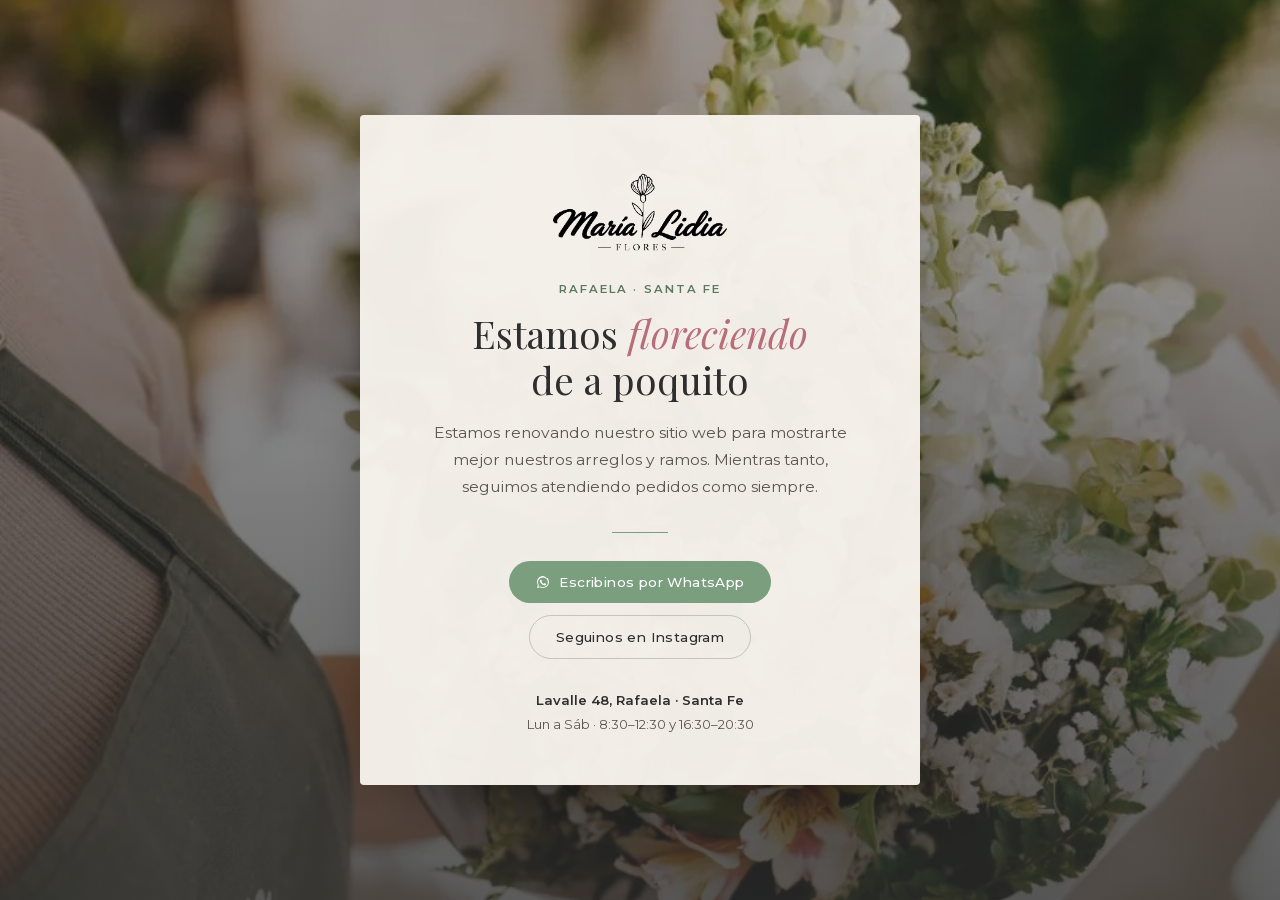
==== ndex.html @ 704ef3c8 "Rename index.html to ndex.html" ====
<!DOCTYPE html>
<html>
<head>
  <meta charset="utf-8">
  <title>Florería María Lidia — Próximamente</title>
  <style>
    * { margin: 0; padding: 0; box-sizing: border-box; }
    body { background: #F8F4EE; display: flex; align-items: center; justify-content: center; min-height: 100vh; font-family: -apple-system, BlinkMacSystemFont, sans-serif; }
    #__bundler_loading { position: fixed; bottom: 20px; right: 20px; font: 13px/1.4 -apple-system, BlinkMacSystemFont, sans-serif; color: #666; background: #fff; padding: 8px 14px; border-radius: 8px; box-shadow: 0 1px 4px rgba(0,0,0,0.12); z-index: 10000; }
    #__bundler_thumbnail { position: fixed; inset: 0; width: 100%; height: 100%; display: flex; align-items: center; justify-content: center; background: #F8F4EE; z-index: 9999; }
    #__bundler_thumbnail svg { width: 100%; height: 100%; object-fit: contain; }
    #__bundler_placeholder { color: #999; font-size: 14px; }
  </style>
  <noscript>
    <style>#__bundler_loading { display: none; }</style>
    <div style="position:fixed;bottom:12px;left:12px;font:13px/1.4 -apple-system,BlinkMacSystemFont,sans-serif;color:#999;background:rgba(255,255,255,0.9);padding:6px 12px;border-radius:6px;box-shadow:0 1px 4px rgba(0,0,0,0.08);z-index:10000;">
      This page requires JavaScript to display.
    </div>
  </noscript>
</head>
<body>
  <div id="__bundler_thumbnail">
  <svg viewBox="0 0 1200 800" xmlns="http://www.w3.org/2000/svg">
    <rect width="1200" height="800" fill="#F8F4EE"></rect>
    <g transform="translate(600,360)" fill="none" stroke="#7A9E7E" stroke-width="14" stroke-linecap="round" stroke-linejoin="round">
      <circle cx="0" cy="0" r="46" fill="#D8A7B1" stroke="none"></circle>
      <ellipse cx="0" cy="-92" rx="34" ry="58"></ellipse>
      <ellipse cx="80" cy="-46" rx="58" ry="34"></ellipse>
      <ellipse cx="80" cy="46" rx="58" ry="34"></ellipse>
      <ellipse cx="0" cy="92" rx="34" ry="58"></ellipse>
      <ellipse cx="-80" cy="46" rx="58" ry="34"></ellipse>
      <ellipse cx="-80" cy="-46" rx="58" ry="34"></ellipse>
      <path d="M0 92 L0 230" stroke-width="16"></path>
    </g>
    <text x="600" y="640" text-anchor="middle" font-family="Georgia, serif" font-size="58" font-style="italic" fill="#2E2E2E">Próximamente</text>
  </svg>
</div>
  <div id="__bundler_loading">Unpacking...</div>

  <script>
    
document.addEventListener('DOMContentLoaded', async function() {
  const loading = document.getElementById('__bundler_loading');
  function setStatus(msg) { if (loading) loading.textContent = msg; }

  const FONT_MIME = /^(font[/]|application[/](x-)?font-|application[/]vnd\.ms-fontobject)/i;
  const MIME_TOKEN = /^[\w.+-]+[/][\w.+-]+$/;
  function toBase64(bytes) {
    let bin = '';
    for (let i = 0; i < bytes.length; i += 0x8000) {
      bin += String.fromCharCode.apply(null, bytes.subarray(i, i + 0x8000));
    }
    return btoa(bin);
  }

  // Error sink persists across replaceWith since it's on window, not the DOM.
  window.addEventListener('error', function(e) {
    var p = document.body || document.documentElement;
    var d = document.getElementById('__bundler_err') || p.appendChild(document.createElement('div'));
    d.id = '__bundler_err';
    d.style.cssText = 'position:fixed;bottom:12px;left:12px;right:12px;font:12px/1.4 ui-monospace,monospace;background:#2a1215;color:#ff8a80;padding:10px 14px;border-radius:8px;border:1px solid #5c2b2e;z-index:99999;white-space:pre-wrap;max-height:40vh;overflow:auto';
    d.textContent = (d.textContent ? d.textContent + String.fromCharCode(10) : '') +
      '[bundle] ' + (e.message || e.type) +
      (e.filename ? ' (' + e.filename.slice(0, 60) + ':' + e.lineno + ')' : '');
  }, true);

  try {
    const manifestEl = document.querySelector('script[type="__bundler/manifest"]');
    const templateEl = document.querySelector('script[type="__bundler/template"]');
    if (!manifestEl || !templateEl) {
      setStatus('Error: missing bundle data');
      console.error('[bundler] Missing script tags — manifestEl:', !!manifestEl, 'templateEl:', !!templateEl);
      return;
    }

    const manifest = JSON.parse(manifestEl.textContent);
    let template = JSON.parse(templateEl.textContent);

    const uuids = Object.keys(manifest);
    setStatus('Unpacking ' + uuids.length + ' assets...');

    const blobUrls = {};
    await Promise.all(uuids.map(async (uuid) => {
      const entry = manifest[uuid];
      try {
        const binaryStr = atob(entry.data);
        const bytes = new Uint8Array(binaryStr.length);
        for (let i = 0; i < binaryStr.length; i++) bytes[i] = binaryStr.charCodeAt(i);

        let finalBytes = bytes;
        if (entry.compressed) {
          if (typeof DecompressionStream !== 'undefined') {
            const ds = new DecompressionStream('gzip');
            const writer = ds.writable.getWriter();
            const reader = ds.readable.getReader();
            writer.write(bytes);
            writer.close();
            const chunks = [];
            let totalLen = 0;
            while (true) {
              const { done, value } = await reader.read();
              if (done) break;
              chunks.push(value);
              totalLen += value.length;
            }
            finalBytes = new Uint8Array(totalLen);
            let offset = 0;
            for (const chunk of chunks) { finalBytes.set(chunk, offset); offset += chunk.length; }
          } else {
            console.warn('DecompressionStream not available, asset ' + uuid + ' may not render');
          }
        }

        if (FONT_MIME.test(entry.mime) && MIME_TOKEN.test(entry.mime)) {
          // Strict artifact hosts allow font-src data: but not blob:.
          blobUrls[uuid] = 'data:' + entry.mime + ';base64,' +
            (entry.compressed ? toBase64(finalBytes) : entry.data);
        } else {
          blobUrls[uuid] = URL.createObjectURL(new Blob([finalBytes], { type: entry.mime }));
        }
      } catch (err) {
        console.error('Failed to decode asset ' + uuid + ':', err);
        blobUrls[uuid] = URL.createObjectURL(new Blob([], { type: entry.mime }));
      }
    }));

    const extResEl = document.querySelector('script[type="__bundler/ext_resources"]');
    const extResources = extResEl ? JSON.parse(extResEl.textContent) : [];
    const resourceMap = {};
    for (const entry of extResources) {
      if (blobUrls[entry.uuid]) resourceMap[entry.id] = blobUrls[entry.uuid];
    }

    setStatus('Rendering...');
    for (const uuid of uuids) template = template.split(uuid).join(blobUrls[uuid]);

    // Strip integrity + crossorigin — blob URLs from a file:// document inherit
    // a null origin, so crossorigin forces a CORS fetch that SRI then rejects.
    // The manifest bytes are ours; SRI protects against CDN compromise, not this.
    template = template.replace(/\s+integrity="[^"]*"/gi, '').replace(/\s+crossorigin="[^"]*"/gi, '');

    const resourceScript = '<script>window.__resources = ' +
      JSON.stringify(resourceMap).split('</' + 'script>').join('<\\/' + 'script>') +
      ';</' + 'script>';
    // Inject after <head> so the DOCTYPE stays first; prepending the script
    // would push the parser into quirks mode. DOMParser always emits a <head>
    // (synthesizing one if the source HTML omitted it) but may carry
    // attributes through, so match the full opening tag. slice() rather than
    // replace() keeps us clear of $-pattern substitution in resourceScript.
    const headOpen = template.match(/<head[^>]*>/i);
    if (headOpen) {
      const i = headOpen.index + headOpen[0].length;
      template = template.slice(0, i) + resourceScript + template.slice(i);
    }

    // Parse the template and swap the root element. Scripts inserted via
    // DOMParser/replaceWith are inert per spec — re-create each with
    // createElement so they execute, awaiting onload for src scripts to
    // preserve ordering (React before ReactDOM before Babel before text/babel).
    const doc = new DOMParser().parseFromString(template, 'text/html');
    document.documentElement.replaceWith(doc.documentElement);
    const dead = Array.from(document.scripts);
    for (const old of dead) {
      const s = document.createElement('script');
      for (const a of old.attributes) s.setAttribute(a.name, a.value);
      s.textContent = old.textContent;
      // text/babel scripts with a src: fetch and inline. transformScriptTags
      // does XHR against the src, but blob:null/ from a file:// origin is
      // silently dropped. Inlining makes it a plain inline babel script,
      // which transformScriptTags handles unconditionally.
      if ((s.type === 'text/babel' || s.type === 'text/jsx') && s.src) {
        const r = await fetch(s.src);
        s.textContent = await r.text();
        s.removeAttribute('src');
      }
      const p = s.src ? new Promise(function(r) { s.onload = s.onerror = r; }) : null;
      old.replaceWith(s);
      if (p) await p;
    }
    // Babel standalone auto-transforms type=text/babel on DOMContentLoaded,
    // which fired before we swapped the document. Trigger manually if present.
    if (window.Babel && typeof window.Babel.transformScriptTags === 'function') {
      window.Babel.transformScriptTags();
    }
  } catch (err) {
    setStatus('Error unpacking: ' + err.message);
    console.error('Bundle unpack error:', err);
  }
});

  </script>

  <script type="__bundler/manifest">
{"2889a2cd-86b8-4622-b308-eec0eb61ac92":{"mime":"font/woff2","compressed":false,"data":"d09GMgABAAAAAF4IABQAAAAAuWQAAF2UAAEAAAAAAAAAAAAAAAAAAAAAAAAAAAAAGoNpG6xmHIEsP0hWQVKGKT9NVkFSRgZgP1NUQVSBOCcyAINQL34RCArjKM4bC4MgADCBqGIBNgIkA4Y8BCAFiQIHkBgb1qsHmIc18OtOAK3Vp/V7rYLp5g7ldhSgyttuswO126FI1LNvm/3/n5OcDFGSbhBUtavffzCRIBFlhwLZeqFAaAiF2bGMZXoa22vPm23Mz6xas7EF3oVmGLcViljVwyIK5RarBgoEpWCJXe5og5uzuG50+JkVxgNVGCgmSynBjGDGk8/gHSmcRMLOOrN64cj4kr1Tv8u8cRSFHyaNAq8x+0Ze4bXnNDB8z9dhtLnlQD5S8kBUJERFY5QNxR5nxk/8/Wv9JL7uN/r3yZSK6Xr5IrBxGSNJ1nl5/nn/nlxn3/v+CAHMctBFrKTOqpLKrsEu837gt9kDY46Fjo89q5FoKfmfyI+UiKCEgKKAOgTFqLWuXOe1u9vV7m63q11V7Socnrb57wIltLERs5ZxoC4qjEW7ykPCLqzAxKhvb1hfV9bShb3SKRYoc3jctH94lJhBSAghQbSIF2oyOTMta++b+e6LykT0bzXarvsB5/JflaJFxHfmA9bCiTFTZ/nizrZ/5pge0IIf9TS1tGkak1aBuf/f3OdMoPBuoDSZtLFLsujqWiFDP/lAsOt+7PzjawyiBWF22/8AEg79cI73XnqBJtf0UvjAOACwUxPCsNuEnx585bL3dY+02rvsEAJ2GadI0cj/CDegBoANPPzfu/tORAHmYy2L0jnJoizwEukElvi/ILOF5Mg72gGZcp6jd6uvqjvdEdIEHz1W1Bj2xIRT+RKnYN/n6ZeYroky5sAYQ4DE5trrIRJHbcZmYEif/J7NxUZKlmC2BDOZbCaTHXOzvuPAd44jnOt/dS0BTxHvYzL3NHeH+rAfK7Oq/SbbwLi5kDNwceVTIQIQxoYs4PklBdf5+0RkGV/qwNhCyd8vl110Ffs/nWWrsdZrOvAcU4CLjrnqx39mJI3GMshWzrIOaEGHC4E71sq7ebYDxBVw6Qsw1Hl9qqQFKuH1adN0qco0bapwGYhs7ytejSx+7uJetwKwAWkAmpDv9bk8rU4fn8+lttQCUGTCAmCwCQhhIIAkM5AAGf//VS3bDwqXExIFHfNgMzbDGbtF5ZDqEGs3BQSCZyAqcaTVmqJGNkbaAFGS/UVNwFDSJnJzpmPeGJ7ICX9JzTEUNnGTtCF2E3qHnCpXlYvSXeui7k1QrVxV1DcddSMjTJRKxUY62DnePdSiAkYgJI44lAN/9Uv3gVdvlVhMcN0SZPLVdZ/lx5BWOI1WaDMhE87hOK+DfBZyCFvSvtp7fRlTuw137sP6ckgCKKWQQVtOslDRUOwETvTz7DKmesrOe+7pZ5BZhICRUnduT0lBFlZ9i6gs4xNky9lwgQJcqRJXq8a16jEVHTMxMRsPCzRjFIrl5FgJxy2c2MODfXw4IIT7hPGgQTxmDE+YwjM24i3m8XY78YK9eL/9+KCD+LDT+KwL+Ea34Uvuwpddxvd7YKcE4H+o+I3RD2gjubwsSUS679nT+n35P8G+WoEA9d30A6+idZgoPIPP44YznxErNoo/I5+T5QRBddNlJsCOsmXWsIRzZY7lJd7Qw4WiUBJIMSHREiuzMqdQqqTKqvmy6kcwpjHBHK5zg8fcqh7WLCGEJWyx1Gc2dCMC5cH5cCW8DUmzYkgxUomWoBuxMrySSHPmE3VEM2WzKS4rCGJZUuVGoFN8sFINjVRsEjwH8gDAAdjNCsi0Ym8+ORwcZV3FgAACA1BKluc/QwwkKGA6MZPUvfc12KD6rNFYBKrPiwXDUHCxL94P1VIBowph3RzkonNi/bDas0NQ9KGXy5C6zF9oh9utZvs2TUW0kQK4Z/6vgKBIOO7ufRws32J9NeM2WKaVJnB76e124Atl/4s+h4aKRCSrnI7PXBJo873rwCDOtKlGHWguSXxqR6k6xgXZV6nRpa+WpsKVVrTa/lNbB1BYjjUgI1DM4/nsjIUSYekGNGUwZJvZlyk0/yy4p9nRrJ7ItVw16fzJ0mWzBESBL9O61RZphI7NYt+RSS9kYv9mL739ninOtczOZuBSU2vRaTngCXHn7nUszbNseOYMyDWdrD/XbV0ps+Jl75JUd4ORqRCuwEf83xBX1/szuOF3e9cx09G5MEkY1keXv+9IP+vpljDp/ZuA3xcZzZERL/oZbWdhc/q0zPboeMXGs+DMm6I1zxcb8Qgvqz5Bv/hclegYhJyCIpLG3Y0o2/[base64]/rFhoVWgki1FlULVdt2UTpZc8sJstRs/Am/[base64]/dccJ7rhbbvNE7WACHUQLacK5sb+Q6kMd6FnHqObA5cBKrs82iIi/F+YWRzwLTWqBcqFdteiPdmY95cEieIZRdnAnLuZaoXsXgMoNLxFyqi3PrMC7Upmpk9KBOo16OKyQxyYuYIxqzmrAR9cC++WOQT/tz2Q92zmwTEOCAEhgBOstUMc7U7PSha8vc2jP1VVvHj3qxyKG/GKtbYbQ+vY26Aj3Ml/yURwwLUkW4Vrn1W45HjHo5BhOGN8tlim0EnCC1qTuSrHbQpxmwyXCsRYVqnzZN4kgwTOgKLLTRaqPoMNh+TSvN6WPh5uCOjQ6JCyMsvcwZe6xJm3YnDMEewEyV8zpGteKhohQy8YPXJNAXC5i1KOUyMzlTuOVO3khZmcLB+UObte09Nm9g4SNqLswh0FW/YGfeXIyQ033/vBwxtRZbXym3ZS2rhcsXwgcjh11eEE+jKpCVAy4+v2VFc+E0Ng8szIFHASRgcV4aR4DRh/6CpWmLgs1wKCNnxNeyaxcs6v8x4WMFIBdS6c4ksSiktbYzGKxBqK77dJ2IkCtts4DrzzGxa2Lk4DRTy7LtTtbPczN4ugXuhYv6bmzEfNaYktAvK536wuZ6L4G7prV1GPypAewDti/[base64]/HyYeENTpe8oInCI94xTodMzzlHhWBd37AALjgkkkKe9zwiffSNgHxmo9CTUSQO01gqKj5zAQWZiDzzO+CnCYqYpM15jlmwR8CczRcs8gKW8xyn+cSEzxHnLPNLY/peSAnFZamP8YnhmOYhf0H4M+JqDREAd+SQKqRSUskEwKZzCDkQ2qZ2EQsNYp6qQyV0iTEaV9qA5u5SOClaJ/ImpOZMB8baHGkerVT3fSibGTF+JjPIwdhmcpMv7zHDx0rOIxRxEcxLZ3o3W0rRZnWsx3OsDLBsztG94/[base64]/FTmYtFYVKSkV224GKygKxR7pMWgQDWu2Vp1AWKYNtiDptZsfmohNCkQJMkyvHgK02kWBo0EAoLAy1h5PASmuUq7XBBodxpUmzh51YuvTRka3+zeXpZ3bQPKYKGWYVW22FPk3sE0N04NPjZ3KMFZ/adkZ0BWyOKjHouDJHHGK13YI5J8jpFRDp1uyAjbYICrAphdlvP41jdnKoJodrx8NTj0ahkcH14UOtGV1iPTD5XXaZid5ci2z7uOXjcGhj1YyFiYVkmQnvP6qXhxfJv7oqdQigzkIErgPmKvlOznqLNrd5C/NbbMqW629t/zYWtnNm2vGe7e3cweG/3ft2tGcnW3e2bxe37Orwbvbu7sIebt/D5r0c3sfB/Z09wNUDHT/I7Qe56zCvHuX9YzxxnHVAgPpZpv5EJzMi9UtTCqcIim49qtYBOGqaNa2H6Xy+O89d5snQlR7x5ftKoExzAWIOtKBlWDFegbfgm/z1/gZ/M1FB1JIR0iQTZD9tM1heis2zFS7BZbh+Psfn+ZqQE3WxIJbE8fykVJfaBWV58Z0mVUYIJYx0HWOMFYdKtGIQs1ghA4YWWGGDXQ2Kn8rLOvpMbw4LzuDsfuLu9ojHwxGe6Fq9K/YOZjD7Mpbx3bcjFarhL1br4Y4JhkUTQEAEK/2HPeDfN+Lf1cmt/TtYbAPA9ef3xD8e5cxHzVeuyUWvlziNPIcuNYMC0kBuiAM4KN5xnYpVK4R0psDw+NiOORgthYfB6s+nPDUC/Zh6fHUg3AvIQLwCrC4F4eP9xYClkYC1Ea87LxQnAPjxdx8LoQgBRSkqAQ0br4ikjQiAmgEBsI6fBU/hOQQqajNSayoYuHh+8VI16cYvkyP1y+HjV2iG3kqNQ4MIC4sBWLXvIL3t4Tv5DaROz7L8yOUh88vVIfe+WqUPMNTvIQDOR5ryh7KJ9FIQIk6tK5V1lY4J6WjWDw91yiPlTPX3cE/0Xf1iX7LUoD9YDQ6r37W0QMmL6ep9Pdbn+55+acgadAfTwf7eF/SWOxwb6xWNVihc5o8zQe7v/PIKrFWOqruAMCGsJOQArC2pyqhqY2qMKzDI525d7pEjLFdErQl1JtWb0mAa1YxGs2jWo9uAYROWzdi24NiKaw7PPL5tBLZrsoPQTmILJHaTaraXzD6o/[base64]/lUJ96MukWi8PHeK6g6Yk88fxDhnsAqMasFgVOipPSpj56PwgmXoQ9Wkq5EcAzsjofucMw4lVjxni2zkkjM8nBdFNXSgDVpGIGVlG/ZiYJP6I11YjRYtu+rygBx8sE0GJwDM4WdN9gwsQW+sHmrqqd85sBdjpcvMyrCddjjppt7xmNTieu2DFd5PMiyPPua4fmxYlFO9Yj1S4JnK1QEv3NPeU5eSPeuHe8FjW/FTmZA39GtDr3tLQ0quv7Ke8P6SpsCBSGxOHSj4JHf0oDoj8WGcFyJ1VLVQiZNn1yYEDp5Mq3v2m8K4cmbSS8vmby6q8tpTxA0cJnf/aF1T/[base64]/3OiQT2gFXI5NeXNvElfTO1RUANzTsuehJzGEgv6cgogSh1NL9RYeRevWXKyfS4SsikVXov75+ZlWUrOfZlUZVl20/8w8LaaCyU4FS765x2Nq2e9pyq+24Oc9QOqISS2XRG8yrrgLsWXYwyFxPEkEwwum7PiPF3TEBelsXTIN197TF+RdqE+7ULRzZsNyqFnb7/ihYcCLYC9mF/nvoY0MM0MtQypF2KEtbimMODjdiPgA1YWBJJhhhmcSimU9ITUGhNSSq6C6CjtsMngZR+LySfBJJaAph0QkE+Rw10klBZdjrOZ0ud1nbHmJQu1ChPncayqA+v1CHlpy0ocZtNgDL/nK+xOF39QQPAve9cS2i5rP7SgsJulBdUoUoA+LjkUQXHeqhLdGIWNMyou0JD9BdYi0dWoxm1o2NUZWBsBFjbzqJalePjueNRcjxOux8SK7GQ3IJLhHf4FXJD05q+QeprMhDqxEPJDW9rFSLTsECrCrLbTKWWHJ6OT/Ve4NcUd/u8HVc218D/5fjsn/UxwkqVBe2lmfAIkue5S8k6Q5o1BNN92nIUd1JL3aZI0O0cvRC74+qCW0wcVV5LkqVE1OP6sGlR5c5V/PCVvc/OjzBmqElKSWMiVPut59ruc2Efjv3NA316I2amy5vevjDACtA5HbOfgOE3RGq/9Vqkf/JmdCznqJaKUiWTAvXBoI3xbafZRUVqt2ky1QdVGTkzCmTeivJWl3Z0vRIObcM2fLquJsnzsgzbrkOw3NQUWONWo9qwaw0PpF/7cU6O9U6+bEmEqFQjQ32znLAkpx/4q5jiwo8bfTLIz9D7IOzHeOnU6/BAdST9WCQ3hZXvvmusZbFbmmZnWqtTno+U4NOwcBA0OtOCI/EvtwtLDm8nAvXUiLO7G6DuMWMfgnAgkL1CvznmOvXiE2wCJCtXE1yqRJrDS8fJTLqdAeOOfDaN01m56l3f4mfIPQRM+JKaDWxoiB+iyGqKFH+6e4oyl/c3w5N3UnZYZ7EzsUwUbOr+EwbdWmy4wgEpta8gSc9i4FrF0N1DyXpgrDNSGpUJrIxWhvlHiFUBVvv+ecrt9xmSUarRWzOnWVzt9ds20KceZ0W83aLVvXLQ46X9RcSm/AMJjanWEYn7Gia0CQ0OGnkG3JAh24x0smJe/AJCicoF8G6YGprn9BUT7BjHSll0JgD42hE86YuUDywcXRGgrMauCGVHKCgIf/cI1ODuBgabjmAsp+8UGNLLRWee+Ggieh65jGiBP3Biv/OKhYQc+f70EInnw+EJkLllubv9eL8Ux79Fb6/rJsGnkpZfwreAPk5k5FmhKvyHizCRHe9lCGN09PLSBD1V+5sGGmtWFJE6mifOsOGdp1RkY/1uKO9APQvj+sFOhQeYiod8au1qXUtjPXOejuPbd8cFfKGW6T2/RkZhcavSxCOMolJMYSWSu0+9JYDB51/hotLEvd/+OUC5TulfEywsyv/BGflD6uY+fKXwzpBfr5GHtP7lPWVPXfuAdLfH2cjOa9eujV5fE0CJPWVnzyGFBy4ijzajmxB4DSMr+d4Pdxpg0GIEnsuuHK84bkH/1tnyjTjLJeTlVSriRChz6qRrav+r+Yv41TYVO0frKZcqWYjtTrdDKqwFysNZM04kzKl0ZwXUwNDvPn39FCyUNq/66d9LMaS5ZXYhar3JdtV2z7UMPe7AQhrm2dOfNe+nmZNJjpbmgTargp0H7LfEcRVfLHKV9ZUja9Wrr128udhXUi3ZaPUKqyRSde6alExFqoTmSSCJnuMDg8+WvOE2Wo2CT01Je9jvXVCp9vVbn2LGL+3oh5tqKK1VCtfRN44dBhH2KrA9V7FzmN4SA9/[base64]/L2FoiHKbnCMfMNpkLgbLo2JSmF6f36Hw8dhdWD4wmGYQQ4cNOBpX8rXeOkwWxw2yYTyhmoyFJKKoWiOKhMQY1tOMrxZHeyTX4+p1KCESVwrqAaCEkVChwsVALEkg4cS1L08uVy6Cq5QngXYn02RkVbr/x4yeyGteSlek7uNLtjzV1BWV81Q/Kl8rMb//piqr6rPfBXJb3SNV3vddz9Qa+B34VJ9C9m+9BHa7kYeRvdLEdCJ3ITfN9/[base64]/f8Ke6XVWjJ+e+GVSF90w8DM1+TRxHAg4I/7Rn4AM6ad/QRxxBFToRhitToZpphqWlqhGPHkLFWrGeN0eFjTBgObbHL2cQ9yDIE5ynf7foiyZPd+/Lsf3j6DPIyA4rfd+h5u8dTz+/juOqPlOettOcazta1jTryhldLaYBxz1rbiZ+M9tTIbGWvEkHmEhoF0/gO52ScvE8rPurTaLDaW2YKVtD+cC7ZoB3JLIrl00n45f0Ru3BymhB235qbY86FmN+JGlklxbXn/k0/ipqOIlOz/x71/HL21O69FSe2RqXjBDuHwiln7pTwGY0vleKZXxg9rlczBVt1gAVyBLVs4XV7uxpZ1vbd3sne3M/wXwkHHkRP2nrY94mifaJvJLJ4Iq1WqqEY6Y+syH98RvLvEX2C15hxbtak/EOJvszqwueEW3BA3oJvt8toxQzCkm64F6vQu/fVc9asZSG1u2evG34Dy402rEDUkZesnv7mJcoUcW7y8dQqZexRWvyNECZXcyLFz1zk47g8JN/WXbCwR/y1B+Hx3s2aqSYbXxZ8x4ZzZTs8kR6ub4HR42NOG1Az9TAGrL5CTjBsyvCTF+IbGR9drGMk2Z4KpVCaYDidzTKPnjLnsCRomnaae+OClzTTuHzZoLqHt/qbBYYxbV9GlioQG5Oyrnerpw+hCk0SuWrzGxIHPI9qDOe27Y2QGQ6dJZUWsiiy6SFN6NnULwi05q/nEVhIV6c3eV9NxFJoTrz6Orjq9qTadQqENqxB9ZsflWWmTNgqBAh5t5cJN5xarc8DXf6727OU5ZGrrovePx8GyUvp/2Zv8GoNyuV655s9ZnMxQiVaqRctPgmBYP83xeDi4VLjILK7XMJNOZ5KpUicXtgc4ptFzx9z2JE0hm6Ve/eDnN6XkmhmG3yWYMeHc2a7GGQ6UstatfNJzi68UbQMxj8kU90xWZf6ZzbmIPHb/Y5jVHmcI2oRCfluUAbcssKR6lOFysEcIqgsEFcyHOspY4fLL2XGXfZSuVoupptUGx6pPIdtvSr2mepDfL1nJ0vK1I5PIXHv1Zc+5FCveu3Kt92ez+LnsC1nerwde+Nv15mv59B2B++WidekijnUHnr/PGccHaMGGum8GgJZhdjPThxxBQOmyrZcxsLKX0spiGjk8vrGnXiVudtYwtWwOz9BBjWdMlOxfsA4VR9LsNWwlQxXAHfPIXG/MYhCipr66qdHGHwsI8f96g/t1zf+AYuJ6IecD0RNHLSSx2CeQwMJOT2eC8OhlzaFeys9e6kqQB3o1fl6mDv8TLZcAJCcf9pMEKz0Rfw6N8TpBrQbtVv81n3hL/v16xuHv+Af+yeMtA49mr82Cs1evn3kBhtC06hDVkW9J5cyT4zmpTOPjTXslImvRmtdwGUI2INolZ6o7BBOiGPkblgwg+5GUL4NJoxORIZx5Dv0cNa5MNij6WhQMp4XuT+8pfy3XrL84RLLxmD5Vc73PKAnnwJst6fLr1erqyHvQQ1CH5FX+JyAfJqf/56ESlin0UTKxqtll8uBzOOJi+fBzimBplslS/m3lcq/IbEfaGrV5p8qryab8j7zmHPvM1rbcRnZbka6+5o/dQWa9y6cU0oWYuwISBEr/3k+ydl87ON6vnbnXS47Q5j9K5shnXTy9GEEKZCwaXZ5XEoIYxPAnLuUJpTgPhZCu0MfJ5Oz3/hPBQrzezZleSXOPzHGThmkZN16VRpHea4xknHZhKyfyfX8eSp3hLlG657lrh8Ql7Pn/[base64]/GwHYJn2FrC8gNeWP6aOjQAohhyayf6+0gB6KDf3Uo6NpjyBZhn0Qy/YYvZteLTM/Y+QolNNPi3jS2KbzABfS/4JnNi/cukGuHW2xmjdqqhYVlYZxo06xbkxqcmzXm2fMQprTzObyrVx6p0QrjUV127NxhIlmjS4PNRrxhh4pxgl2CCUip4Dtk8lY/e2WZCO8IH12J1KBvDPyN/bc7IiHHN4GqFBU7me/QwOLwi+qq+76C6UdXhEcxGcvUtLE8Y9eOzm47ZY+ZBGBfw8ha8h5Nxk/o34BuuHnSn6oR6gpTadz5QvK0EfJ2ZFWsm8b5MJ4ElN2TGaVmZ0ydHM3gjGfjiwK90gwrFsi+jcjiw5I1HxvzR+9y87Xu9J4LAJ+qG4afYdGQ2B4iDIEPBGTtvufOvo2BrtpxD/019VOQ8+IaJJX9fU075rC29Mj5NJdT4j9DIXZ+KtKdv1LSaPMBC1R9E1SJQjauNDryYg4k9gGaWc/3W0uYW8bIPtHZlWp9xNA4MVUj3ANfDMM2appyEj6/yfRfz8JfQXMmCKCSmN6IlGz4d/rlzTXGg0aSUSt/ur9ugS/Xng8ErhBkghj8Hpjy4zgn/aLSR4e6vNaLBHvUGXmlyXNvcgN96UzJ5KRdhHH0c0EAasCYpif43UVgdFwSCwiNWlvk1uvIx8gPj35k6QlgrreMoYS4psvmwA2oVadct2YXi/zS5nzJnrIYceEnlsRa+uiK6SzXt7Fr+74Ks87NfMTwx17SPxhrv1hWnmN2Tlq7PhHqrP00Q1NBVW/PwXUumPJKmQX/ewKGe90hRCjC31KVz2zpegPi3qnvYjd6MhNzqgsOd6PTPnk6vLbNXmNbYjd7BVxK7+1lJuygqWK54Z7yyGhgTqROBZ1/VmtnvYoKowWb79NlVt+h9oX2dWA9rTwcmrhZwgXBjAz4SZ+OxEbAoNwzZU04FJdiyVxw0r06pOU2u2sHpNXN9383jer84VsewyLIz1OSEL6JcSQOdrlKsofbGna7IGBvf8JghNRXV8+zAwhORKOxXoBg9lCq4qzSv4JXNZtoKm8dQbdODf984ab+NeQyUYyPnf70c1n/LP4O01tVLnrdfRg0YmLXy4uF1i6mYwWWqWtHN6aX07v0/opdzDLOOcfnXXFfJM+iGxHc+l3S7VfoMkFUnnS/089RNffH+U/tT9anoheWMDu/KCB9xM8e+MwlwKFn2qIV+W/mtastrNoRbQ8K9uIrNz7/kqlEMau30BZDOOPXhyeAuK6CMAUT6E6kKBn0ClEebKJa8cjTsACrCsPm/lE2wRUkv3Ctdm2wmr6uOSyfvRreWA0JWrltV6oTybTpnsvlE6WLYKUd7MlL1J1LFUqVcuWkEAO15TFQP2Cmjf60XKXCLOTg/sJCHg+wEVYAx9ADjSxLXs1VHpVlicAFA+g4Yla3Yak/H+o0tGvwrXIRYVhkCXxfPQKBtGwqmCpBKp6VB0A0ct1mldA+hoLDPajDMq/lhyYVlfC1OXJMi9c+0aBer99duNO/hGRD9MsO8/eCS/UR+zrH1uzj2dt/[base64]/8Rd43O5Cj7lspXzCjj7/3HG2QeGdSJGBdnztJzXMOUt+GSYdgDcO7y0q8EuxypE014YQXAh1qGtKOEFYZw1cepHBeD6J3cDLQDO/TG9HZTKrn9A0fk+b8ZiX8bmeSlhQa6RANjC//AVLru95SAo9gn2PNIf+2rKiuh21xXWvYJ2zfYBuFas3RiLnX1SdSmE1YbHvuNvUaPWA7t9GSs4TdBWJ8JOzPOMcgCW8C6IkQcdAFwfdOip2J1B06gNqaItyEz58nLneieWM8OwRwXgLGn/Cgz/P/xnjGwt8o9j5h5fxlRlRYFxzEvxVjAS3+fd3gHgXOX8i3W2VQLFNo7LPfxvF+qGiEN0f9/rsBKA40ZtJisfrZEbJCoi5c2qjditiM3hf+zvhjiO/68epxz63xYAYEMNpiCEcWQc2xw/ZXTnbzng+zWS9qXUIiEnPpeWIn4aYdnm7UyPkT9SSN/zy2L1+pQTpjB0Z4aP0ZqahQ8u9zZHU9fT0oiVtJ/kTkqxetNF9Ca0Hf1jQGivwo6uPLHSx+bbnRlHMiP4g6uurJrP8gcX+nf7fxocMSeIZzOFzkS2J1sk42SD/C4pyt6WfSKnvWbTmtvWPLHmWE4vF80N0hm6Q76SfA95K6PDXIX8KT/KltkHKV9nFzQ+Z3+Iq+PeFhwqWCgk+TA/mPMB/lfRLbmzwqdiVrw9b4uYJQ6UpKU3SB2lJXmk4NWC98hpcrk8W1ZUnil8kxKr5AaQ8jcFYgNt5b0KtKIenC56dzA5KK6cUcNUgVod0g+9WPKLqgvV/dqcFqllaZVaW01ab5ddWXZ32Q/0/2t215ytnSrfVXumDhhRI2pUjMmKTxrz9c3IVlPPTJp3VX09ahS9t/r56g9GBdGqaFvjrsZTjaeanqz5hNXadLTZ1azZTful2vfYhfbn5rMtiVi77urCRQvgBjGQUwBAG4CeIugtWgDgU5HDsg/lE1dmx3tmsJHm5N7aoDup/heBBmxWSCfUpSEXGdR0h9t/qgXPEEcu6dcg88OGL87iMIiBLy9fGnz8jHVBgV6bImvBM+cNyEZu+VCGEKfmt2QPll5ZJGpWhDmNRaMoGupVKGAJbZEX/vtr/ZJfELcV9nThwxJrB6KiDMjwCOyBar2/[base64]/mSshNN0AUM3qUEDonR+qnwbUZQwgAp813ysjN+J7KQ26SqrPNzIXwzFo8B+v9yDLzD8mWa5/Pm2wz4WbIff7gn2r+2V34l5WHL7YD5IWF3OeIPq4bq1zx8+MYPwl72UGatesTJOjiedXMm1vMc6TEUk/RKkz6qr1jMXMFgPLmrMrilFJ4kdlPPny5WZeCg1+rQIPcSxB5keNrKL6alvHjAG5dEe9wMEK4/OBouU7dB2PxVN+Q8fcDJurGSMklzekwpW6vQlBUS4cbhkgP/ZTpevhofgi6Da2XAzZpjSn7Pm5gtbMejZpZIvIVdnmFhW2aqrUbc85OtpgCzRCFBLZ4u7hZHs1e07lXqg2BYkJANw7BTKe0M1i2D8VM35daPQ/sNAEzZKDO5gbhnJNrNeLxtAkNx9nws9/SIwyLBtW2X064/OLXV3vycxi/IpWAkjhuNAKP5YormFHCbtkoA29SgUaGpqanZdSE8prF20I+91dYpP9vhtEPF4OBfnZyQsJfI7gb0d6ItV1zBA23P9griHSQzGRQMw3eSjYJKXU69cC1I4m3InzEtG7GolshJXxq22lS8HB3xwzLKScVEeFf/OFo9teZbZtUaOPlk6Jyuoua5EiyNgnuixJGkXiwDOrj5pRRTHa/N6fDiHzA0yiWW+dJjfxTV/kVxW8X2unlT6XSNoB9NxobGx4crOevBJBHElNf++jQG4Yw7HCxbHOwVY45e2XOa42w09g/USE3fVFhCOwparKZZCoX0bi6DotqXcIN8qwcS3V6HKJzjaLBI+3a2jLou0zEDI8iD3sL4aIAGatnvCIRoCNCMpZiPr4yi2VbKZZpyhEDW0PissBSEHVB5ZbQIk/qXT8nT6/tPQHX+1nCBg9FUIj2F+s331aUSIZP44x+v98AgLnU3LrSVm+gXbW5gEG45RHguBFtLzlvmYFKueZBUdf5IOJWE/UtV2wb6h7Di4yGhJfgcvrW231KrvdexQGGij8qAPU1bxmsk123WvKiqBpKXa3JJMM3jg0MzmBJPlQgaxcF1jvrzKUhm42F/lYAYwKY9370p/shiqeBcKHy5/etCuVR44ogMwWYDMu9xaY9nPHqPjsBEeeLAVRh/XdkSRxLxIt1AKJq9DtjvRz9afyPz7Cxj5QSnlv4BOsWvLx78QSaB3pqs2lcuPjl0iOFwO/LhR/43P/+mKQV0VbjiE6ObLAaslr3LW0MsB0Rq1Lp02cqK/U8F+t7+j+Kte8515sBIsENZJc/gEcl92bzHjTqH/uTcF3AU2nAfBgGMOzwI/[base64]/XbGgji35S7EU7WrGULStG3OwfWkQr5FpGQFBOntpM0HoK+UIXO4ZyFqLcPqjuJCM/3+lol8eIt3nEdh/7mlh8rJzcBMa0hajaKMEhV/D14LfTTMeOB82/OfKN8hFfdlVmAjUKnJwxbcCwTyryKCEkjGLSJFSPzeZRJaGiRGUuARKh3fDa1/KlhWXRmw0PgDQfJ1zREZnh8tVBXSs/3LsQ7lZIwpPf8NuSn7eDEylLhGTgVrbGESZf6BD2RvsbbCLylQwwmc0nXNl2l9DrZZLNsElX+X3P0xANty1HuxU5df4u38JCSwzgtEgHqlpIhQWyCPGMclQnkCF2ZUQBVlhDrkxAqzGaqbyv5Tfud6Hz4zj5bPjiV6PVTm22LygrLu7UFPRrf6CoI1qNQ5MmIVKSh/S1lC89voWEAkMYhIqu8hvmsnxqdwVUSe8eu5XrZ+6Rtjb9QMpvBoxwkv4pM7EsTpjHyrqOfsc3kE9pnvsWqPKDijNd8BzCCKXCr4ufkEF5YoRNnMR8kq5ebylW/3doFmo4Uw4KGJ0PcUmYRFvtRDRMI3qzfMDZqmYvcHfyQIN4mZIk7JXqeuGbs0acMC9gnIpgJjbO4keN9catLgeurBPh/L1dEM9rEEGKb3/xywLVegQYeE9EIijyAfAimAhGsvcumrZidazGIySmlgdFCGq5kPmXCSq4cqlYvQFY2gIL//2CQ0CBMeRs//LTKPiwhNp2iAfIXBkAarQZlkBGaE7YWLTJOh4sk/NDSjAm14cyZUcxlpmYwP2peOczb2zHACebnWj3s+LsBdq4jg4VXLl0vNG4lLFguxbq5YgpVunIJdmIwhPHYRrQKacr/JYIiHe1aUjCOXimuKGjgVkjY7TLJYh4Hi3db2PTqlyfkJQc/xXT7l1h87ukduM4Cji87eOAQWgiG/KBohzDDj0FwYP+b8mA285kH77MYuord03tktPxZa8jRI9jHo9qRA2bn49gb8Fdpp8dG25+63c3rSdk4pPUbS3c4pimjzx/DzAIhybquy7TCzBP6Jy9PvIvhHC+EHTtm9D/ezvwB+rZ0UvXsvAZv/4Ug4rF4y+hyToVOQg1llhSXq1SzJ+1QFsWI2PiUP+RWWTrp2CE0Om/ba2dYRPinpHpl+oGYbmeuZ9owdXW+HWl+suBfeASeWKEXGH2fylzZ7D/Oz6VwMkfhFt/ZbFg3W1Hiz3bGMK1t6hd7XcMDNSwn3ifjxbc5YoPZvuxGl0BLkKlWNe5x7S6GH8qSgQjx8lmHHkivQICeF+N1u01+JkT26hbtzLxKd2VkwJ7tTanf1oYLinbsI66PCoaOmYQgTA5aPFuh7QKQMu1g/VsO1r8XHGczEwmS5ONw5vMhQ176G3pPj+Ls+IrqPtcN9d1vdHY+OfiLqAJo23uCxAwjdcv8HG7Xyxg4NW9mLbrMfAeXdL+/OkRe7v6zBu5G+YWpcR5zOuvt1g3GuACcRDRCaFotCQw1Vlq644SC4ajE3wjDuACbS3cC28htRn53NNYFOTk+nxlQgeraAamgwXn5Zd/a5MM6Av944qkk37wXcIBr2XugwcbhT2ZLuoQrHDJ/0vH0TqvSt7NAhZ55w6qFdxSq+s2pntkrAcszUPfsoJuitJ/4xs5yCU2XBCX3wLN7Dm4RABKQywJhPlW//Qsuou6Gl3vARd7A4JIlcbHsMh9JUfvdtk+N7ge/B6YJ7Djj0FPccEF7pt3WqALr3qVCe3wGV7hP+6WwYcshnDisETjSAHfEGqU0tkaxJFxOU76wizBqygoNL/sFq5fb40DmPhwgFddUzdahchY25yBb6OaZ66T7oRkJjq4cvWd/y1s+vfT2GsLMLlVbZ+Ot6WWT8c9ytdya1W7V0lIhvstOU+RjGIdZtp5+VO18eNCA5RyBG0dR0I9xmaVSiRs/QhUuv9rdhezRFOlgnQbfPTvS6YB1q1sb92dQO8xZ3FlJ3SqO0Bo6vVjxYf+LBu8uAL30pYpE3izjuum1kYvStT0keb4PPs0IZv+mCARQGD9BvF4FVBaJBVNzLTJiAGtJ6D8oK/owMKSUYmsRTDwaqK4UhvejpD1L/d9etpaTZ0/zWHakwrvzX33LxW9MvBuXzL4ttTsKJCkZLPst78N1MklprKjwxBP2r/C+OYrHS4BB/7iPLKzAuddCWUvIKA2fe8xXzuXFlsCeDmeSXg4mQEKvRFRPM3QVT0bcuBtUOVOp5Kyo60jiyB45ExN3VGfy0X1zfn/LHG06zMudQZLJblZXfeX+oOg4mCpWGK9dVJ4koL8fsAZCBjQraDZ7fq+3ZwV0mBmUQsfrTJdfx3agf2OP+Dotz6wQ0Qm3B63y/2gy/X34DVfIfiq/jHNz6SclSptLvrvs69Cjh31+2ENzZBGQSkUA56MstDPztk1PeTv6bvWQeXoj+f/0AO1y3nCyLWG2uo6Z7rhfdfU01O58cZsPYJBNFmaXfsZVpc8jAKH5zh+C8Zv9qkAZck4ORNZjPCJk3qS6rMYguuLPWj+f/kRlhyfL8kHhh1LI95Q099lQT4zfRIeeLwuU8T5Zb/sLISQqOgfI9+59jyVaWvRvsoE2A8UC+A7iAGL/fEP5c0c6GvIAm/0qa9+tNxj802h4Etxgit37DDounIlxt25pCpFRQjKGz7AP4IzHocyvYZDf6ENwUSgIgfLitQFk9nKG9CMxsIaxFAf4m6kXS1S+lus1ZzavXLPst4OkFL8IbiP81RuCF4c2v5RTeAv5W/jhimXFV4Yk0Evcq+3CUtwexgIka7T6D8vFmRLDZc/kSumwjrnGr3vC7jtoHeqIv2+8sDA0nD9Bp/0+TsKixyhnTgGvl2Vsjb5zyfsJ7mvW7L7YABa+vJiM2CwUJ0bcz/jWun/SaP3DTi7b4PRRxo+DEuQx/EO4b89DY7FUQmqHryjw26COiC7ezFd68cgZ+N3SP7SAgmttHVK699h75SEAMQyCSV5HkotjSdQ2xYiqkg/zB2GQP+HIYzgrjMYGpTb5l+6lBoZKuvFgM4fcGzuUuTEg07oIw5Ns/4RgPFdnSbDQ7kGThbUvy3HpUScETk6QSJDbjmnnkncpLeopXRM76o7pzrdSA4rUMJbQzemzoB6nWwhwAYufD/CbQ1p8Iqj05O4amKXtI225HO/KkHUmx/Y9VXw7xUwexPM4ym8kaswhSHwaOtz1cVJvcQU4fBsv25FjVrTQcIuNZWQwmAmgc5w4nJICxzg/[base64]/[base64]/gGXDKmRXuPnSsJClSUigIvayCbhOYtZXHXu2qjI5QkuymqWRq4+HjwjKHhPc2oVAcntUoS7CKK53wWeRMlRhwBv7c3iQGHPT7j2RjGQKMOdxfwCCQI9nrN+1p2bvP01js04Ec7SJGJSoFl+AP4x0VLOYRXxKl+ChfIREzF47yOElnc+rjCemlbn/FFtzIXzY2UB46FwX/ipmbZjv9zBI3crAQeCekNFUmAqR7KRydb1h+ECwXhtndub4KAEgAzf49RtEFHYoQzMCTfSIBwUFvNcM2EVmOYt3uYl/MrnZaaIVMUj0/+sbATJImVipJFoyn4tsZ4GLyMFk2TXHGgGelXJI6tGc4tnAsRHZHVOZuGbGLx6s/olN9dvZEB2mvGIPrzXhRr/B8YrATnCJ6kmS5gTwNM4WHCatDw8m4zP64on3el8f0sB5zfYJ2LiQdLu2K64k8J6Dp3yTixve+oTHBTq4Nh0iwQYwkfkIqKekfmB2fTs5DohLBRS6LcIqKd9753UVEeA4wn+MyW9IKL9rmXwh7dcEYBXPx/VfOzOHaFrTbvxEZbZEV1P2Qtu4eTdLFqVl9dl+69ZlkEYalOtHnhKRFxzI6E1aVFT1h4C1Es/tMGEMnZtgGNoinTdS8KwTKLIB9bYjsRNO1G4794/8GtzeTYUll05+jZUscufEpgww7PHJgnaOwTDHwJx193vLOoO4YsRxEk712T2/QiostrmZLstQHn4GAt97Of0WjFJyuV1XsBJQm24MXfN9vbEUUFIELtI0vzbt5dN1WvHKvaYzOjChM9K44eK4+DsYDYFKPNzqpCwbkBiw/HcsyEgp9YcwTg5fXNmbBh/Ms+0cBPfCGJznYxy+omc2rpOdbPs38Wovq/renPLyjdCVkswM1LYvvAiYqXhPf86NbWZrefTJyqgSW5ZEpRpevYl1BAepwTCh69uNJeJUt1twRUIkqo/g7ER9fDMzOb9H2uDdxpe5X2u5GlvFON1SogKRMeN/bPdhzoejRGXP4+L9qpb3kZEHC+dnfpucR/frO1sZWXZPf2vmQSNpIivOPJ5AZGtOoeze71pABtprn8bPL1MHEtePneIJe82l54AZFODq8jDqQC2hDvglRzZAy0D0Og52CEW/ACl2J6qM1ExIsc19Vq07JYJzF/rRhRXddYEllKHgvw6DKCEQJjBoQG2UhFluIUo6Bp+92gtLR/CrfZxtQHpD6vvGr6klEi3dB8fooTEZyE1AmUWYdiwWAXhFNLNcnteoNj+RdOBkrPhD03P/Q/aWTI89iLgIL+NlMPRYRUWCIlMRXx46LKdNCrtUDvrQrA4cdl8bYvf239786OVVfE99XQ/rekdJtCJKQQQZxywuBLb0GmZhvmYSm/6pSNcKAQrrYouUmvYocRXEnpltlolIQEb9gWYTy8zDv8GsdSexCx7HgK2paATLRUjAV3NydR68h5m7Fo9wkhi1znCgE4miT0LqJBKXQFm6qWY+i7BOmg/2+pt3Zy/r42GYRsjTdZO/z02ZmgPL2q3ph9fTIRu+uNg6XH/mLPWNDRI35iTm1mtmg4EdFVSAfBcyYPV8yBSc4dyMqPJfealWBh/[base64]/fCN4IFJQMKPGwAAUhvjQDYIivWFW13Xgob2PFiaE6mCwPDCsXFpaHlE8/MZiVCIY3JIV9OJ4kzVpRygK/w3m65LQNqLZ8ZNEj7nHVMk65bUyZSeCdNiP6a1j4i4Bxp/IU/b+XqkDHfb3J9hKdq8/E4QdfoMNE51mKeJV826Hvu4s78JXIp0ChL1mZ/[base64]/[base64]/SRX5ECO+LaVMOdpnQiaZQ0GcbLEgi/YpAwuTVa4/DV4CDr2jtwxu/[base64]/hTMb0NvzsJlu7LYmL3mocTXcpflMwZ6CxbQFskt1+4WadST/hgN1e61QR4B0Tlgg3x6ED1ZIo8BtjffIoDIxePd2n+yclbuBofTl3F9I5B/DznY+GKTxds9VIa3CI3Z6s4i+tqPXs+3tt6qov7IsxYJ64r26GE1s5tWCK52U1IgkEm1ttU7gZVIr7vb1kexH1xRwUl57joyga4syhOHLC51LLVI9kbkTxhY2pXS/jll1uL/JlG61aLh45y3CLXO2T2fUpg0fr3OtcfqITCBPeeq0Z2H0VFYMHaD3fNyQJ7NIXX9k2pl0EQgypNHmhSmTayboNGv7enJB147CP+aGh2vDjkIdZG34vi0/nAOFJk47zcSP6X1TuZwBnjqxiGH/54tNKphL64hWWueVx7XKb1UxeeqfNnRxDU0W6CNEtk3XIZbEx7HzJWSHExbkbVy3+5cdX+c9XbhCCJhXO1RsWPJ+EmRtwxvycjXzAUyppOpbP3vJ692rhYYm2c9gu3Pqae/TgyyzsmX+VShgMhH3/1fUeuuTrfSMS/nMPMCnbg3A6gY6lUXo3S/XTvkN9tFeOAVSZlc3uqSsbDnWlOkwvFn3IO+KyIPHP76OAZd8bkrzX0IBpyB+bKRDvWhLLNlqeYuh8GIoN2XqyVih2SzneSITGgl0mkGVnTODSz0aO1uwMi+1MjY0s96kkq6kLpm8ISNoff+j7pbwAQfFzcxf/yRReZ/mVKBzBAU/fNYnMf6eA9pKcA3hcnS12xWAhTzxJMO7zlw59JU/J7ZsT1qDVCNPe0QewRa45lkIutX3BX78ue36j/4c5To0TcIl5V67pHmFJVYEPQv7CYekrV3eegXWHII/b7b3wByCpMzbBcij7G4UZuEcO7z2qQy68dcuK5TC6YpqT7/H8Ep400mRrOmBoh/fUNyGySxGJ+HQ5L2zmod+heWk6r3wtsFl4BBIznod79O4Bw+SuTgKrvJbJox1ZqQhtK4WouSWpgI0RaROqzpPa76pgVazVq/OgSoWMCgzJ7GRbR2NWsVT6cvDYrVBRQ+H2ccnJq/P5dMMK5CQQTJPzUBsGlhDFpsI68F8VRB7E18zcr60KlW7Z4vuJEgiBbtiZqVy16QGJsaSYyNVslsKhokwzQaWHo0Bws+B/fqC2AT/NGt7RDFvzP5VHD8+RWBhGrXsiISl85pULPKMT6Q5QJ+FDLmZMdnbsX/Hzr0iIFLgaWX47gT1SnJOZV9+MWCxAtQUgYxJ0PazJ68wiitztGeLGTvXtoRXFEvt31HY1bTXw3g9xSJuqCcSLRYHNHKQY13PLiMJOCU4GilyAkDWSBfFkB0n9FkeVRBi/q/0BV++3n64XgrdVvblw3L2GKyTwuBA39KlCiaj/gfsDDBOENXuIvxjggrUqq1Ru60VNuEV5fMdaxx0uiihR62gnKE6jRt0Fd1CJFKtXpcyehzWAu+MCNhiqb2RwEseDwY3QRG/c34YBLIfPGlF3yMr5BOalMl7gQ7yZC9Qw2SNyhwJBsYRfWGSiMXam4d8zPJao1nLW0An0stNvvqjz24hjbgIM0HGx8HBG9FwlHYRxV2yQm96wDQbUb/b6bBCGGHROBJ7Vg7+BBOCbzzwwn5CJmlB3Q+ppJIrs+nP0L9WK9UulEWsnK6Xixidj0CcBReWbgHAt23rtg7ObV72hmeRlC8+uQActMqr31pf34CEoB/tRZusv153bWj6AEpZsU7BuwcHF78hX9//QPt2/1KV0p1A58JiunpsFrGy0A1SKLmcYMmwY0JGgFsLR3jjKGaRgSnRJ/hkfzK3mlWlCqkzKwcab5+mOOJ2uhPyWLnNDTl7ec5ORn83yh9Bgv2k1udVFqtqcTrhjfo63/7mhVA3FDHeIbXKQiocy1kNE+RiknSWNVHUg2HYTZoQOM68cFigMU0aa2DXUdRnLbuLOYPU3R/pGSzVQT3xn84R24ejZGF1YFL91FYyyTAkk/VmKx2RXFbwxqcfrlubnpqwAI8bcT5gAptLGIYcDZbziL7iG6ednIYkAsejskEF9IgDlEs3HAZFmjcnmehBFYaOKUCC87o2Oa0abFAaN3FPwhrMo4iJkcuz0o1WCr2BP0I3SJoiHfyt7zq9MOVgZgYOx+1eB3tyTTHmyBD4Eog34++608j/X4qSFho5T8W/XlMmPSIzeUz/DJt/4emsdRepbryJdnabohDupCm6XPwnf11hLQEoF+2+Mh/T1QMI7Pbmu4NoIXMPeMQce+OePqM56ZRJ9Lk+SUWrbfUDTPCYAJyTa5utlCl24TXGu4OqN9nhCPu3AdyzMCU0EMITH+3rH4x1Z0WSg3qjMQWxorHcSO3KfZ//8+6yhuEg68R6ho+B8VA9aD/miPQo9ZIBH2g8XNbuMhNPtdL1jc0se8IBJ2ANvehgAqyy4h0xOSRRhegzqBAEvfHAqAwydDUNg3fs3xlYGl6zBr2Setf1pcVSZYih3h605kJFhKVU8S3XXAMc/voVQmmSvtUTihBSCpvBRGU3oKbjd6IZC6qTGRTVaq2BFthOuKKyszLJ86JA//AH1S2d34CmwlZohZRmhKate14FGYQRQihxpNIQUFSCSFdvcNYn0smwkXwD9VVMvr/28ykovFYyOse1hFtoQYMOGM6fi/IT1kqfwqFIoz/D9RfebPyWkqY5pMhUeqOxG1m47Yqltl/U0vUPCiZcVdDC4sZt7+uEwnDkWfRjznBYo8OADZsRTB61TGhKMcdO3jOrZBJwUkVZEVIWNryRQG223Av9lObT/vamYZTLa3Jr/BrCn2OwWnN0zKFb/cH68PHdNBZbmkGYrupjDHzxHbtbpqY+/DrqZNCIrnuD2YkRiE3Mp6xSX+Hj8uJOXq5ut5yhXPXaB7pnlY85SeS+jEzW2hovQZ6Hw0kscc65/ZzeWuEord6cfKRTA0PQ68/Dr0DF1bwoQ4Z1zAp90JRV1F5d6kubhYhQ+Qr6RdYBU8yKGPQi+wDLVrqBEhWADsaw2R/uRTdn/[base64]/kJzzrFEfNwWlQVrhKwAO0dJJW8uyQljjh0+qV20bc394orgwT4rk2ayw0Gv+DjifENEGz47qhUnFDhCQ6NKGeBWX/yShsgiybGYUAIAKScdOVAxUuFdndv/mv9KXjmhlyz6CNUmM+2GAB3ufPIgfACx+KPJJzxArpRKW8gGyPW7UEbUgUFQQ2rASxx7NO3cZxx6z80/ghNSwjpMdMrEgQ5gdgu3LOsYBjUONn5H1WSIDn9+mE7G+iz3eSBUn69e39x/syOPZezwwgzVVLQJkD8pQipY3FEOVoF8VaqcE6qmzN3vn95h8WzjBW6OcR8xszQcMeqvIZAEfSUFTPgmi/ZK5ZwNcq1buBnoLEoAP2yQVV7bq8yigsjvbDDRTR8kkVblfJzcSLHf2lpCvsaijM6Uf8t/SDCPFIieRCU1+SQRU3mRDVF6ep3pYhqApeeI5y+kMWM40t0I+NidAaJRG9mPdpZsw2wlY81vI9tWPVeJLYkAQBmlH5u9bnzOsRuknuP30UqttnS0jOFFuGmn9DKj2OQmDr322zeTpajA6vOh+uf+SumX9SungNbjPYRvg8E2m3dkspM/+k/RuWRBdUrYuH8GGvsCOtB6IzcrUhk21yq7mvr2xVzozXJrtH+M2j2yAthbWNuKqYXKeZjiGFIDmhIwiUC1lze8xzPEp1JbLCxo/ZFnOTgcOxcrYhLWy2x0WPMu1hV/[base64]/1FO/m5vkE8DaAPtt2Lgae8xSyywNAnPJNMFLELYD+veFasYJfi3sbIjmlovRy9gDLfeoeE+Z8Eh396EVdgcc5glqlDX8Nsd/f/y6sYRC/gdLzmJZ3C3nC+LRnUXUZA7FBCrTCwsVyJOezo6Whw3Z2eDKQqQhMoUiW8fgWhK717vISo7y2K9YK14CSGPB5Zm2NG5U9GynaO45eSMteNeOTXAJLdEYEY+YwOTF7c995R9u3T16ta+6w7m3DQosnlKqz+sbz+2p27bGHJixwWRtBjY8EaSK3ttcpk/1ky5r+LQDjIZ1QadcKFOdW1RxaSrMCoWdrhKo4wGgow46N1RiJRKcCZ1ogiGSJQwr6pOqxwKqLBeo51FqYhrmiINrCvdCQJW/XSlWfnLTNT8y4GPJ+zT048+n79XNcFukidbizYUqzcn5BAfj+IGZFgxh+eDE7VkgXOIPgwIxUFP8VGsLX0YPVC66t5V3o9JzFlpKhRAEjQS7AHH2VbtT0yi6E8TF/5fwpGVn48vPVxvgYTj1l8vPLo/LvIcvH7/yAgwEqPQ5FPxis30d7Xq982fhLMCF52/l5cJmveZKQeF/NlyHpry+j/qPWAapgHL762u14H4/uJ0sAJX4ea0bWvnX05O0W533aiap2Cybz60TzaJ+ZFFDrAWK0lXhIs5JMxb6fS9rpLTN2o9mwH+6sqINrOSQ9EekW4I8F5kGkH5PN7TxbtzwP8c+eCBVF68EmO6SsyEp81fjybl91f5mamJAQZIUSJwOlatDim++cm/7EYM8Djr1vGi5cILYVdeWqWxqekbTmUJkycgLlMo9lYagopiDa6ULp/jzl+LCBnRZWAYQ61T2ZQWFylfXVyjFl0lkqIrYiARQDcVN1Ni+Rp0wQQZUmVKItrWP4HayPdWjCWHBwbMxE2DJpZ5FlIQDaucDh92YIWHvoaYKC3zo6t5zBOx4gSbNfcNTKnSOhxciCAVfauvjmEQybxbp2i98zIufv4NDp3+MZTxxXEzcXLFO68QoFlRgM2nPjs/RlVSQCiaBxLIL7sxs0S76So54qzTmhhrgpLUCOWXVyrErU1OrnGt5REVX76YLUjSWTqzT/3aUQBywoHOR4dq+MR4u07bwJ8/HTJc/JdvPr8+9u0dDyRt2eeDYDMDlfDDb3+BTsTOhtkrHVXO3KcN/OLz7vJuHuEVvCXRrF5T5DUdiipjCaqWFmsyWouZ0S5S+T5WTWG1vKqtRNfVqCjFQS+EqG62hKwsIk3XoNGYhI/F16gmvjDUjuK4ZIl2PkZEJPz23CItlZ+ktrDnreZnJwdV/e9r59SP0+HSeURxIPSAW1piY7kr9TFMdnHptjAAKYqgirMB6VCuvWplILcEfv1/qu8bTlojRRtEilwFruzrCh1slJxQkmeevLBIbM6Ma7MwA0aINK0Siqo9R3SV4msnw00WyNKMii8oG2QNWWgbmPLvyBBDRaWGIKQQLbFzCPLV9WYMRf/U0TamwK0W7QjNx8k4le6EpN2S44nm9e7HPHCRcPJkUALo7a6XhlXcD8YXbRVd+Gq0S0oIzi75B2x1E75dPEL4D5evPNRSxMPlEokmiRjiFX2zXOloKbENWjSjTzA7e1+tkJNUR0fp+WOHg8zlPxbZQiYsk04Zgb/7ly1Qp5P/WaEDag/70KqNWq6Nh6iCMdFREJJMItmUs+ZYIzWZM19GEJJqG8LG8WCpQu8HHC8U96NzvITL2X70mLe/xygKuzmEhJqJVEWPUL2x4/zy6MdQbPTbX4c1POVJhofNxAq7X/DRuq73+w3oaw8cRJC3MHfVAoW+nn+oCyrwwZt8N2bdJ4M8vVu2ghChmefJ1pZmckOgc2vl3zHuwdNeLihFsAxEgiHMP9NxU9XMtMwwlJQd1EimiDeY7srv8byILHF8zJD8U64GMm0H9VStVxghgWVo9h/XJyfG7RgnxDDsGJWkH5dG1BqUdYqVp2Psc41rYGbq+vTEXMmdGS9d0y3uSyfbMQyidicsd9CqCV3m1rvzu31saExbuZs1NDBMFtOsmMLworgq6VC7JWJb0Yj15c/E8+PyOkaNsUaxf+4QzHbehwEbDtx20/3GsKcKm+R7vxYQNY2+pKAa4UPHJ8HNdVPX0DSAThH0GUfISaYWTYXJ1xls7CxYJ11CFGicW66X1zyjOgNhHrPTKZjQ8Z8++Tg+CAeMU3aMm8jJAJMeMfmEwE5k7LasGLqYu9i9II/6GviiM8DCDJdmV4UbOshr3Sx3vFP3nVb6WnAknERgxE5nSlh5mAMN8R0gAl8ZnbVApi8SOhyVMUn+/6ZbZVAd6GHeb41m2Kf2CgY2dkMJo35p0bGAFW0sNKKm5DV3Um5dLv5H6gNpEnwfLxZhGBpPqV5NCIuLC9ZvLKyTCHzq5bcHV5TPeABO2LE3PJTEhqQ1w+hzvRojTFzuNmnBkPRcNF3kSdfHk9r8kxcryh7+t2g+5Q9uwjNeMsGrlnQBlhfloF4WD/n2VluG3pLRAufuDmcWCFBdVdmSFEBouUwRlBSaowYG8BRsKL/bfVVGC8jmjpSNa/[base64]/jzemyofmtFW5p5iWPTpLSWcGtauA2SPvCWameunPvLWxSZD4iG1g/Ocsn+xczS+TBJVomEeRUAVNFUdJhTrLiB8vJHgoLoyXS6cQHUJUk3GMXrNU1qREplFYJJbxvyOui7muMF0Q5I4NDUNSPKpzvSmh3avtIof/y0Z2txI/9H0uSdfDWnOnkD2DBC1cwtmIsXs+9C48BQsGJhJCXFVcpijWIavNJtVXixl3/ta7Egx2F/yVlAJ70Oq/5ORrZ4Ma3Pgv1/TVsjNtQSRFBgzYDXJYCwSoVNXg43mAGZ3GpkZhUo/ZUUfSKawHl0cjYAXkeItptd1ik8JN0Rj7f2iBHOhWD0UiOP0izGAw1REhYUyRa45HZ3zz4gSqqbRubuKOlknYsLz3qMW748QI7ASbTnQSNCBituRnL3Vz3KPJ2WL/5kBVSOY+EccEfOnAmdfU4e/GmYKQn82xvJpfmlp0bWmw0LR6iu/PAlBl5pt99YDhH0OJtiJO6OmG4eNguL/JIu/PN8TmNglzwgKCgGBUUWxKqdBFbVDHKL8VdZt/B5K6WvsMhVROs3KwKDo39XW3uVxc462dPDXoGCvQeXc9W9kZmZyBtcc4lunI5uetakgcOGPBjfdM3bir++RRMeWui+/ay7onzR+Z7MR2SZL0v0X1vfoCIZvZ/Het5DASVsWh9mOSUVhgxr/2AP58ttrAgoPRotVtXORv8kVf7xpy4cp3Vjvp5zeuvDdu+2j+rfKDlpPw0gaEEPcXSKDpzA5ECUQ2Gh5GEmCKjCyegDsrD3UBapy4AXQrRHPbNzrpdDufqqAwr6NTc1kKzROBIYtCPuuriadQgInhvv8Gjgcvm/Uiodowg/ZFmL7aRzkyLnQXE565Ym6i7NLxJ25pMVF692z177fpE+soACpgGfvr13vM9meJ/iekpXwG+/Y9cwC/b7o0uUWqdJOYEJogABdp7IzBZdYmvfFrvAwTBo60/yKTaCC0/jbfvt5MHicK3qTEYpSBqkUNIkULbq+wkZXjZ7vMNpatqfbJEvJqAVvN6kjMH3ThaKrGT9oLStmam0lxuRehzocrIHkVxV5Ym4tSbA8kmyvzFZAK57VfcjlLmFYVNhiGv+CgWV3n9R9U2VRlNa8Uuh/J4oln6P0mXpyhpZ0RkZl+xVdCqN4nzxuG5ljXqDuXlMm8rkfSZZMsaC8n9l6jai1p9Tq7r1d5ZnU2+J8QE61UrnlO5JHDj2ilBAsjSHEhLtBLF2CsuyvNYH/86cyNBRnNQdorKvCfjEz1gY43XIhWWRWiOHqSAn1yPSLR+FzvrJdoKKAzM3UmRCBFClX5QWg6qOAZfjp8BvDwOapZalqSiPCWNBqQtq0OmrZmGUiUlrWPd/yyl5qwlhB5wfySNXWkJfT/Xmhp7RXww7w58aj/ScM5lqk8rXJYXgGtbEsatH5eW00AXZmJ4TavaBPXUOqODmo2D0GQsr+GxFHDjhkhp+4vVxghwWdupx6ysrxVFJfJg0Et/7jeTtiuWha8gxYZzYMzykLR6mbjcdVJ/A4vil6XtJA4cAxxVRdCiYpYyaCqLEngbGOEr4EngUeDjQmC8VsIEAvCBuEztliMISbynL61SLlIQ+nIAT2dwVYLi7FOi1VFoClbUvk7FNU1BzWq64vrYsRqv0q4RAGbWIdAVkFELaWWpga4CSj3W1VBf+zQTSKXRLKVlmda0ZaBklYUqYqU/laLcG5otyxOao9qpnVwZQPMUG9N8ZCEtUEumhUh4ulapHC2yEunvFiMBRxoQ5dNPK84nopcfbkC/uCFBMTE+7DfCRIYxfuGPKcpKSbXk9zADIgKbD1fNI59QMNgqKKp3Pv2ECsEl8IuE6PrhQrGUHgmRPxN7mA164ypk8w8/TY35og9vs03ITvq1CcLMUht6DhoiRK8GuArGqZsl9ss2xpdpBugnelqYp3Z7pgzpLbhYqgkN4+rt/XmRVgaofjzNp6pULy1zeeOro2LCXi3FwsDELHhOUGl9ZbpfHtAnyJ8WVEIZHxBRo+/XqlR69KKXE7rQ+G2e6XRsennQ7N7a8uj0zTpEYcrxAct/uQ+AtT1dTlhQrVYDFk4hoHCKioaehY3Ln0I5VSqqphumZTuuR9EMy/GCKMlKIKiGND1sRMyoZcfiiWQqncnm8n2FYqlcqdbqjWarv41icoVSpdZodXoDbmwxmS1WW6u9zdHudHV0uj1eX5c/EOzuCfX2hSPR/oHBdbGheGJ4JDk6Nj4xOTU9A4AQCo3B4vAEIolModLoDCaLzeHy+AKhSCyRyuQKpUqt0er0sCHiG01mi9Vmdzhdbo/X50eo5uNyXR/PP89Hif53wJrL5yfg7hvfeRXkOE3LRiGJFnWqvseYSYSposeYwNIoPAuFZDOV65HpgMjO3pXSouCcjyBHmNqdas7pVTs6eIipookYOQARpnI9sidIKaWUcj0bIKJyfZcHRUC8SpYKVTqowshTyz0vf/iej7hdpWfqZfdrX925hS2s4NA1t6jMVo5YcwNhxEwponwaR2Th0GxFE0bMdMRdtSkKzjnnI9hRRetBOeeMql16RISpXI/MgZgqmjBi9gQppZRSmuZ6NtCEsZsHRcSiSpYKVTqowZinSKt9Z91z7WdY9Ss4bHTL1r9/7upIEHLwF4Mtj/+nr+/+qa1uHP673jx+nN7O1rrm9Pz+H+Tq5s317V2vu4T/1/17//fX8z/fVW16RBbySeX4jwv78L9g9ev/Imm8"},"35bc16ec-ab5d-4dc8-9e09-3373ddac29e5":{"mime":"font/woff2","compressed":false,"data":"d09GMgABAAAAAFP0ABQAAAAAoowAAFN9AAEAAAAAAAAAAAAAAAAAAAAAAAAAAAAAGoQsG7MkHIN0P0hWQVKFHT9NVkFSRgZgP1NUQVSBOCcyAIJQL34RCArPXL8fC4JSADCBiz4BNgIkA4USBCAFiQIHjWwbnZc1ePMsKhBvAK/1/1qo/WS6uVPuVuEhqGKcDaZh44DNYRue/f+fk5MxhL0zNs3SIMpkwy71mPdNJk8kraq60VS8aORa9KhKeFfvdUJ5PpRr47vGfEg/bSjQT/[base64]/YvBiEQ4iRBAiGItoUatGjbWTvpOtETdSg9Ndvd/37iO7F1t+vduk6UCl3SadLZJcmXPBgK0wOvzyvQbHOBeIpXZ31EuDT+P99ZPRSjilpI90CoXohZ43tP7tLfsEffYga165aiIp7+YvveHdzc+M1kmBcFGBRcmGETcmRR2KfI3+N23rvU/rY1VU3qDASMJQSnEArrUArhALPNLzguoYgpNSVMkakjDPtcSdmjOS29rrC2Oro6uppwmwa+tRy6wn3SB/qBtvnvjlYUa5sr3ex1OcBauYj6UduvlOH+3+/c+rt20QbD3mQKTsREaIk6DriDO84tlZ+vqJLkxpQDUKaqCSgAYA62f4B7i3LqflT+valm+xfCg0CD0i2oGeg77+UvqdlTUTmkUuOid9F/LAByAVA0CKUFSMlL8sIHRY0/wKMGBC+D8vBSCp3TI0h6vkCFpeAAyroQUumc2xhqV4XbIvYm/mMNtfduA0SSVISNdcB/JoRFcK2sMLWSZIXs/[base64]/GLdY+gWAgSsAJWEGR38AtCQNwZBcQ1QZwdOBbYHQWCBAFedqEzLnXNpa68zBlAAiEWaPfsvER2/yPgt3JfkUBBgo2jJCnUVd1Vqaxikzd916SN4baywgknfemtd8GGdhhQmT2H3K5N26It+/9bkX7gYYrJMAyLYTmshsMVQMkLb7zzCMsmu44e6bGe6rX+m1nb2Kmd+Zlf+K1/xXGIGk2PpdPoSfZx9vH2KUyM185kMnmchwtxYSEkhIWkLCtppVPJKF2qpmbUotrbPdDT5ux25lwLe5f2lfsW9JcHNqVpWk4ran2Dc5n9Q8uH+0cGWUvYy7gnSI6U5tpPVjvnE6AeCMhv/86SLJT4+FMDBPj7v6sSDwgS2Ovr04uAggAWUCWUi19cIWBdt6oFYN2quTz07JnVErBQAFUCckk3vYvIKI/6rNbje+tD1ADmI19csQcIZI0UbxjSJ20nE1hQgW2FoEIyw5iPYm4fWyHrQ1OHHB3rtCD/m1ZI7COCPmzdEuQvy+dCabI9t37fdL5sgOX91k5v98rmnnH8VmzBJk+8riv0c0nPP2Vk7I97d/fu/O2/9fJwOk95+C26KTf6+l7Li53zqJhffdVbvdiD3Vh3jSWLdpbMZXLF7d22jVQpmUY8gYwhG2V+/0beQCqQP5ATyPvIdESMdEXaInlIKhJPDZqQ0Zv9kBH4r7fMfgoNpgwwccUkyhgClNwFAExa3KblSCv389nZqpjGh419Q9p4DEkPAjbvxPOR1lpPeclAM/O11OPfsd4K5sH24FdUSTN7CTrXf/4SBBTAyEWC9nLF2lwymkXUJVbgWlfTubKkXXrFTSZTlHGyFumO4bz2kV4dcRZK0B7eTwey3Unq2eBEG/NFXQCz84a4u/JieWFlHpR1Uu612IO51pKTJn0vafi0G8wpzmnOfkv8BdOxEm8+i02/op3xTHNcPeSm3kW/no++CwX0hFiei/6ivRTrLG039cr/uo5ytRUBgCIXN7nXac/wJ2chlg3ixbl5ydRIx3qnFyh3n9KODqe7dfT4fa+uX5tLW1pzx0kOBc6u5LbBnsj0XR6+i0ODuGc9hrm5+fG6Bej+QeWsiK2E5rodVrsf19Z9DHXzzOPlp9B9j4GzTTDy7dDOxnB8OiS53PUJvAiC41Ub9pXQ2Zhrc/UJ29ko6oDd3awJdJ9w2lpu4fxDl1+evy6xJ86/Or6czo5mmm9WX8XNeTbt6unIHnKz9Cx1DdXdZRw5lP/hOoVPqI2YHIOKSjc9g57FXJ9ho8bC+lcaR0aWTM4i5cL+/YSqFfolvYykd/p8VhjgUhhcRUK+7gxs2vxrSCS0pHOJgG5GkSUW9layOsj2y0nADEkrwGeUe9lE3Ij3R9RrRdnxN3u7i7NEQmoXkXre9ldveK8pVWk6A/7+3K7X63v15gFWiw30eR97mWsQswYWPAp7PQ/GqCp2mcD8sWPJSSBDb1PBvzMb5wdMp2nRnUN0YxO5UYusOubZR5KPs+YAGA0I7a+S1ubSJ/cZqWhNtEUpyYlr7yRFw8KIuwyAtW/zWg4krxWZvOmV9AolXt8wUahKhyySrJWEaTDmba+kmSi9zUH489Nxz7vuryPz2GJEoA/vwE6mNQD+oJZ+nwITeNKejpzo3Y8FFsUJZd9DtPHkyNENML6gPdXxDUjQzwswmOdHQf8ouLu7Q6t9idQHd+qmb0/[base64]/I5NwEF9MHoxM561IIAJdfyOJpfinypg7A0jLBGy3g1UoQb1+7XQuavknVpeqHdVvHId95BBWvN7NsvuXVuOTr3s1khU/pQlNAvGjcTH8lXwT7IvvRxXKHV26SkFlGVHh/vRZNYT1IkP4ZvDsiaViJubnXzj3Htd3k7aiT8yL82n0JDMt6kwratgTkCsv2t4pbV0ZjwjOPxwIdeyRqAIkVOIpbgFvS+b8RZbZC5WZug5aDdQJh9NF45l+xp1O8Vxky7irzuwEs4V/ih3y2/LOG8dGGe5qJACFvZ2x4nSZapWQ7nFT5vVfp0YKuRaPxWxOZWP43EV34kg7wAsmqEPqNgaDcfVgxbttykZ9fB3mVEjggDTbA9qBePs1FEGa2NX78tU5x9EXb3asQs26loXhKEv7Xn/v9oAXy6d0mZ1xCMMTZa9RUur4vyFJkn9Dp+eQtXXgo5Xq2+Cxj/wa3oQQmOoZG1wadjZV5SWD7Y8tGB0BD66WLcdyzmXpxTEJZG9aXDPL5+mb2PjEWloDJz8jaijua5MmG6hrGqDtihwWR+2UdLazxNzsfhZowYW+QO/QIjiumcFTruwdi03AhY7fLYLoXzyJHkK8PZfFtGdJn390losF6yVTJv3wGjw41sUCjzpZ+QLvsMvaie2x9TRaGxl7a3K/RtvQsjvc04B2K97D7vDY/uc4gj11hOiH9aIPs39LqkDQN0xDppu5TyOa5QXevndftqX9646NE8xvr93zhBvW0NUTGS4qYALNfXSyBdaHTZHGnIe/bsj5sIai8n2+ItSQ2sXzrLSN9XJouaL47D/[base64]/mCMI6/AKXyaN/pkbq54QSyVZbM/M3xhckFvfQkxUGE3wSzXyha8BJu7ZSWxmmJcAftYhOmtlZ/4MXp3E34eHPooVUO/lbAGkGT5WMQ9R6hSoTU2s9YZT1/nKb30kTL9FhIUG9VA3G7JsjfA9jOLnB/8ZSeQ6ubh5HMGUwhFIFBqDxeEpKKmoaWjp6CE6MfEo+AWExSVMSpqSMm3GrHkFRSVly1bsVV6/SJw/aiLJgEbytEYhtoVwN0UGjQVIQzjR9F0kVFRB04L0BlhozajloIIMoudBHiEcQGOFuuNma3EnvzP9rm6XKpt+/yFNak1qw6QRh7IijHCrlOyuN+uXescLseSEavDUjXJBihsvMkodcrQ4qE5pc+qDMcyJ4a/ldLEKurUY1KxXzoRG4Ao0rXSMphnI1NM6hxpmNJU+Smlp55skjC/sKkOoE3Qe8dMmCIzrQad3ORnqWkRv66SwikakplxJZSwTC64BXv03NiRKZNSZyrHpdJUuWFB6LlwjY56LFnhjTSIuMU1aOwkxiQZsm5uc1WQDdgdxUiTgDmB77f5k8YITnHPikjnJBSe7SHnHaa443SVnuOIsh2c7D/bK891zgcfolRe7Knjtpfrlbtr6qet86yYLLuiaCuDb8lglj/RRGOlcdr0OrB+12DfMNunzvtPBNuzEIqvsE6c61bCAq74Zem3DdD8tdA5Lo0wvM8xsMmPs+NLntfFoTJqYIW3ntYvaJe3KDkmHtEPWoeiUdA11jXTJu5Rd6l5tr67X0Gvp0/ShfVifqR/vNw3gA8SgatDCFDKNTP9QYCg47Bp2D3uGvSPmkcBIYjQ4NsGKjk+OL3GcnDQvw1vi5wRzwpQoJ9mRLcnXFfOKbfW6Zt9hrI0tHEvbHCtoV99/cHIsAJ5wn19ddpeA1Snv/ZKuVM5nOecPLUqe2qwakC9YIwNXXd593Js0HZ3oeVmLZh6XW04Y0yscsO1/FyPot3hzf8jLA3JA3wnsv2quWIcE7DzVwUiP/1pYRQD86szHBekPwcDEp2YTMq1g01kQQCxhFtws3YB3wtshCa0ZGZwbNuSnnv7ITvbA0l3W6om7iZfusX0b99ojLcQhpNCCROlQP2dovqgZyoKt/sa7lm/ur/PFxnyLcY9q8o9KY3nCAbOEDPn9T4lc4EBMFCRgAxPmNodCYAjuHGO6pnfSc/lseu46EE8NlL0mMN3TN5fNxqThV+GVDBmlIFUP+O/24L+HOLnmHzwbkmo7ahenH+v0SYM0r7cRDgNwGIKZhRHKiotNbkKPXn36MQ0ZNYZlHIeCkpqKhpaBno6JjZ2Xr6XvimxHIZbkFedYnltRpbb5zO2LijkQtGHdlm07Vq3ZlTZlUcWgEKdDCLA9EgRDPSphgjBrTWLaGhKQ5V0aK4S2qEFjE2GsvCS2xwX5YWJHQhB/3bwzKaB2765kwtDYnWpRgcaeXFbeEntvRortQNsKi+vn8U0WHw42v02uAOJjARKpXMzI0mTyXiMBsoAMZ664ANdyugqbPFOwU6TzixGCITPLFCvQXfjJIfscyQsu8gyQbojcG82HLuRYQlSAmwySsbvIk8qXLIHnE1N4Dpomsjg4cDEI7qeo87LOlH//b6fXL3s3lteTFof7cyndkdKqP/HTCUoZZU6bdn73GT9GNIQ7XFO7vrjH/Qc8wpaRKbgdx8jdLczgqTmkfxvnvKO3h+2Iq4yUXa/hd36Clg7YPQS4zvymSv2gUbLida2pz8m7kZ+lKuYI2hX4WT6LuULq7bKiVwxwH/Vzb9Ag69qyBadjWka4WNKbrxaomRIdlPimUDZaL9QBBww9BLtx/3wF6zkRYx68Qzmhc7PB6a+KmoFSFBQb4grgVvCL6zymez6ebgUO0BREDqCdAZbaFG3ZgsF5WaPtKUzfASuG6hrzGXUSvOV8JRA60l7jCSBbrLVfK1AmR9QEiYgpLqNGI2A3Y2+8LzC88wCnlsy6ozI/3B/RW0XQIpHEMJ63KYCB0rQA/kYq14Mrlg97i4KKdGKukfqyzZwVrHvZN67ztFr4j6zInW6LYIPLYZtq5KSlP74TQILerkybtLY4p/WxL9cTAYnhNbjOVUfnX30bvW/vXEaeV5Q45rVh4OVX9n59C964ZqTGohBFmr6JTmgpxYnps0cBu05Eolwbnav95/yWBU7CvTfevBM0c5RqtiBoQr8BYQWiN9ZdZs2+1C7zRRsBZ9jhYDi6zokMhr5n9cOyu38QSJ0qDFd9fzfIA2HOXdy9pmtRz6rOJOZoJTKEqTw1gx1KmK0ww98XJvMNudzLeXp4U3bJvrhoixck/IZbhhP2zo/mah8N9CQme6mf5G4eMzzn6LLuYV6fKYOGp+XoDuc+rveOuiDoKn0d/iZO9gM7g92w1thXKKTbCd9d556Yo4TDLorDgw0EOU/z0do6w1G4Mm+qaNE+XA+1pblrtiG9dWnr8yx33HoJX5DBlZHbQzNER4E64Tttw/pYOaBiLFnSsg506IpzJhWjBLZhivnsEKaHH0cehMIBvizhTCULuOg2SNweVKw57rCF+wMSI7VnTB4t8v7CrOcCdjs0q+93cMj0x26uEsOZfqVEq5u7qIc7HfBRQh0tupha8rZfBsI9vCquhE1fXhPUuRfUmwM/erRuhgnu/2U5IWvXH7BAwnhvrEgK0owz2Tf6zpWP10S5ZFWIiIfcqG8HGytuY6yfy+85w2mef9/d+ECp65+rZnyafaOC++2EcXvQGTtlvCYyuEy5KTtkXxw8+LWlgaHXLMPpl86b9mIXNVNxSDGLPAUSe9AA46C84HkcoQRKqs1TrYZiWkS/FKlp2TwzF8Gz4aBULnHWfnmOkBoSWtvBWuR9D7T518HglbxIqd1+xBePwFJpnNrWLbBEPmOFJJB/isGvZNmgmQEeID+qgHZ5YtA/VjNKGBrYUfuxGAg6GiWLwUPS9pEG6XJtI5Fk2kGyagW13bvfp5kjSrjRRe4RVjLbWu9+i2QZH07AJbVdskelz3A8YYOh417D9PX3rvj9dXmP/PDOSju/0Kv2O9XSlxcxPLn3N1hPVMq6T8naLwyUm7Hsf+QHG/Hjum2evgq3cBPFHObNyG/hsjtNm6ktaJKz6aMTWUgLoArcdr3eb/S4TImh0Hfga5cI17Yi7HIyoXtUISC18i7zOP3vBgmt2ZPcX7q64U5NBnGa3ucESpiTGNstDWhnpGvDfNK4fQzyGXXD+w7fhwcG6jBdXn3AZ68lYHegmw8IGGvH1VERLK9q6p2niu4Sr4Pk414UJyovfppSL/vyT7d+Ak+WntG2N624xOXqeeTmpdS8w/t/NXXaWMm2I12XkJ5rtZKTc37z0WXWTPX/P+LDpZ+qS37+tppk+Tb65QLc/qmUqhBtPCPkL9aLOWe9/N0fn64XpW5/xcQWnJMr38ywGQkndTvootl2JJJCNts5SWxrHM4+fhvZVmI5uw2biy+TyC/Pq/+mgp2j0mzuqLjz63NBJK5zVNwfs3cVdtc0R2jhSb/yCqc6Up1elsikEoq9c5KAujCcfPSW4n6RPc0VWPiy6htTHVNd/yNjSqHEuygGukQvkOz+OX6GMLi5NuXVqO0zI9hV9KtjObdFpbNkhjQsd7O5742TO9GaWlGoHeOP4QKJyD7JxnT4AmfCp1drIlURnN5pe2td0O/TpscHfyJe5GgTqcl48Psk7dIRLsYbE3pZ5o/pF7c6cLk2TLid08QlNw1YcEKr2Ks4tuZ2Y2tVzK6e5tT/9Ptxlty0qNMVbDZdYVFvksfHvzdQP80BlThXcHzd5davFnCCKKCGFSdCQp/TT31KaPIzetSY1avzBMWqL+b1Znly/Hf93RIu4BssWwLrT9aLHKyytLhyz422vYLvfbK+ds53bFUUX7Y78ErVaLNXjGjFYUeXK6iNRixodYuEWTcPSpgWtRkzoRx7Cismg4C2DWnzaT9JbyO1qywMp8ZgfvY7ehOtHS96/L55X6OXSbNUYhFDXCxOWyQMyXQqG8ZTSukM3n1l0Ux3M63DVPaE0EmxFLZsJhsjMkoZCmKxVXBs3eXGViNisy3j6Krbha5LXSsNX9BPFK22icKCDsfn3YRbdcV5PRTFWsbRte954Jq3Wpe9SlxRSC+9zdhf38M7e7/99EfQZfU4kyh4zvlCwx9Q40njH9W+JWEbkl6jbCzxW2eTs+XPAd7IpG8MFU/1vV07Fuzih12YmJX8nbPJ0fInH3f8ptAQoIKnlJ8um53EppSSLNbN8Aie97AfqmwVmDaG1be2cyck9V9R6zcJzn9ECXn6YHBDxmVz/1D07fTQW09mb7D8OiDzqzgfZl/xpo+RNwfgyk/pkj8ZW/9wf2Y6e+ZR47akXe+sJxKPj/t23bgXt2Ou2fVQunHRWiIe20ztNuQwF1uoeMLhirvQSv8qI/V6PKE781VbwZ179Xmb41PEawR3XRSBd/58qLVpcLfpLnRs7e8fe0lw63kJUVK0+U7Pocw59TA8+9lz4t0PwF1wNWVKZ0PhksnuvCr/mfyWqvi3zXH6afqpxDHj+B5NGUln4XTD+aeBaygGZufA5pz2XlmhDqt9oHU+c/8k/SXpSKtowsa8k0JRrV45FjxxnpNOaYgttl81nrwRzj/Odpnrnea2Y8atdT0nGq0T9bfC+cdNIKLieU9A41JIz3XTm14PUSp6OJpq5xGMUWZ/pz35pE3gfvWCsKyztx9elKw/aJk6J5WeOjui6wiCIu8/bEmdnU4HjuTmurmZCAIVegSL7cXisd078WUEQY7ejcV3E/H4Hp6pudivGU/gQTde/sfarj+Wblmq7FpbI+2qb///dmhUO3p40gN/TZnYupadnxjRiwbF8sCIr6bxjlhlvHPx74vXGoe+540Tn+505Qa4Uufc1y9+YA5+e2JEFVDvuR4lyM5ef/dLgYt/uF9YKp55yvhX0sQ767Oz2dXMxl9hYps5efLT6uBOH58uzg/RB3/+4IS70tl/LyycDoeXE0v/3sw9OhaoN74sLZtNpg/zK3Anqfe2/OVKD1yuG4/c8jbHYXU/bEktwrQqDSfEXLlyzZuIje2Mh4lLPfSb6DAm9iOiDyRWODuJ9SUdJexsszenqVLnu4Cc/V0f1xzpTDkxpimrq4Hqvv6ShYT46XF63x4e/nSyMp0tXYQxiMGtQe3Cwfz8p+BQGBK+xFltO7dcPSRJx6L3KfpTCWAuXpGEE6LNakqk2CVICNPWK6D9500PmqvUzts96OKqwvP1sZTtKj/tNur54IvtKwflfG6tvPI5pGvzUAcSxbqZWi9X6NN73bGzeu/qj7AZce6DPecP+TJBkzwWEeXrgD/qqfmdEbkv1cHu/EdX/+c7ZrqFDu6GFxmgnS0PUuiau547/Zx49x0B6Fq1Q7REyoHCMWnI+fJcWnXgcvU8cjsl/y3mo7mPJNMJ+abNply5npJ7+9TgqkaGDTyiP4iPRof2A/GRbY2H4GOdZ/9M3e0HCgJtx7hKx9B6tBHJMp62Gcolo82mXg0Vp8OwuowTNDyn1+TNZs1CTovjwjWqdr58iGDNfD+QwjA0aXC8M+nHMXzKPPMC7aVgWKXXO1XBd+g7HX6146Hb8VxbwUcnNr6ID3nPCfR9OnbvgvNORIzSHmqJwPz/0H9SxiaZfonFvNtx+IULX3jHvD/Ez5nP4foX2fJn8d9Mtnz1+hocaKlvzmT4O3k2xRIJTjXpbh7NLl41CvyRrccNn/1BYY7JDgaGt2a1HzqxNEJfJVjQ9YA/hx/s/m2vv2Pl4RVbdku2rurv54b3r+lPxdZlzNrmrp7UCJxlCkZ/1ifsXlFw4H+2vCv+biKFYFeT7uWTpJ8oBYacT5LU2s9Y/tscu6mokKxYPggm39OdU+fBxI0rug/7P5xlZqOXLPDUDqzkMfbUSWvkJGllSvcf3y/mpo9Pr1KbKcQN57DsCzi/FG7Rd9J/+PI2Ry6D289fvnPn+ToEEFfAHecv21W1HkiBIgiy80hDFFwuIh+Tyc3gjkONKd9y7nXgs/vE++Dfz85bdLsfZTyKJy1uGP5RnceQe8513PEWK4UQrO/+7F8VhWdf994DtJOu2xam3jOu+nIOohtFBDQ/dNmjL7R98sPLoBZXItmvsA3nkd0w+UyPfy6Yoa2B0SfbrHFzApyR/jb7RaJI5LE/PyXUbLiw6z7fvfZsIHMTd2rVbTbbJc+fku38+uHPwkNxE3dXJh2EdcYbP83YZlzc9qAvTBgNYaPvQTCxc8NkXnM6hUcvTm2OOXQaS/YqzCUjWjCb0aLMblYk+7DjodyQ4j+0Ig3+ihK0+icXFYm2yT5/p5aV7jCvZy9GiK/j+p+MRcsF9Z0F+tN0aBdLGTeuu9zG1Ugt1hJO3S7jehO/I9Wk7L09c/vXvNclp9cWrTZtIafD0DmdZGzW3NucHt6t33h9as7nj5R9ybdrrrrhROf0XSy8JSt5PpYxey578iDsWPhMrEo9JYZOXjY0BvNgUEq/jg6UFcbJvw6Q+i9C3t1GP/V/xtnG08I2HczCG+xCpSynLCQbc/3S080Zt3c+PGwW6lWeFGviK3sxTxHUycfduCzYfYZimqMPGSPVYO7jh4r6wDTnlu3TiULAq1E4wqMiSZKjDaIwLbIrB77kRcp/crY6W35fGFMFtL7B0/PllzsyQ/IJ7+CFXE7m9Q/j0qgqrfUKLPRbfR8aZnOLdNUtKc9eC4++IZ8wOvMT48hhsXZSIPdKxTyHiyOfbZs1BSKERODwc1RuN/fys8QdHF1CKAuo2L24nkv5mTOFq7SxrBQ+L81VtzCeua29TIbGPZSHb/fLoe0ZxjO1ZPHuXVl0aEmy8WRzzjxZUrZmsY6rEyxE3zznb/L8/oWYTC7OBT2MzxdGS1E8KuR7pFJ+KCb7p26xgOXim+KJOJpQTctd6UnA/iR8CEnhtNdGnHf6IfQ07c21b7J3Sb9lRKXCmV/PWT2FUraXUUPFZhBk/Vi++33GvrYQZfef4qbpEmDe0jHoNO6ilmHHqKXqcKDVstFON81rJ+ZNpsAjH3I5rca4cj0mnH2c3XCXNSAixZ2ZuRr9knWRfZxjFgrJOVF0Eb/IH+LS801Ogz6gcMHGHUqnjk7vQaVCkSBUOubSwa98uaFSau8xy+RyuNR2LIia124ebaRp+Qvh7rvWz3Su+hzsFSb4iY9eUBBdcXWRfWERGs1cJFefWpz/2XgvgHUkTXOsyrLPy8IRhRXdkrMxsKZ2B/[base64]/IZS2z+sQlzVUlGr80cO3RPrvukRTKCxa3oCMwl6y7RGoHhXHI9eto1b2mhF3GyCAb/4eHDg854vwQsR+nfHlxajt9cS6gBzkG/PtzvYAZt6Dcpf/yVaBUx6JnZAX+riSwnm7wcpISUyWoPmp9hBRA/g55yPj9y5R/i1Cmht5jEaKHc5VeleQqNqR2+au4DN5vWJIWWc6HSEY+j1lUOKzzK6fAJ/gZJ0FgGyEf0EinlcNG4E3DuxODrXTygJuZy21nFnhwb0VYIb530LhfawGwXUBNFxLgJkB6eis8Jz2yFeT4SUrnayND76lnQUAdyZzZAggE/z1dmKWgR30e5iAZ1bs4/QuLg4YYUlod6FspBZWEMR+5WbPDffBIp3tqxt9lnZi7yMHfhVriYg13+PHt38XxwgQl20kNY6b1uEkc+RNnQe6TAjin1CfsI8hrKCspEYTeyp2WJKN31v6uBY7LNPSU75SabTTc4h19WFyHtkC/dHXtyyyLK/flE9brlraY5hKTFVTJVQGepP6hLVEWuLtltPW5V8MrbIdrARbTTa1PyxuCS9lP6XvmYfbv+kWWfvjR8XZJgrDJWwrvUmVpGwLfGYtnNpeNIa2pm0y/hTPJ5sSlaEmHAJfVeKLEbFbvFMxuXi82HksKjUJR3afmp7VbooPZKeDS86lnZc67jjcI9ARhjyUZ3Py1gqkTq/a03XKyp/pKa2qD3d16rYqJzzAWf36KN6N47+a0zO/Zy71q0cMzpW8eQ8C/vX95/Y/5SnSpuo5bQbNHf6ysFjB/9M3z/OPE72f+4FzMd8ynET463j+4cOHTp76EH9mt45fmtGzLVPCLIEkZw+AJQIdB/x/3igR+zL0J9x4svaY3UBtGGErVTCN/tq30gRo1IEAdq8w+5HYd8w7bC/Z8DZH+c79QCEzs1/vJYLm7F5ykqOgjZcuiQXwdmrBuK4f8Bh3h5xIBXCMafCCRphOvybnbRJSs0NiMoikUy005jhZcAOnZRlwjSgpmVMum5X3jLJ1F5gZpXcqNdFM5NSASFdZr00YHaRiDHX/UZnhG45lQCPvTf1PIsjYjrSWV9qGYEA6HdXCAMRjXPsYE/RSbaSlaEpd3vkd/BeaAaca3V0H3tmM5gGwPodA4kWCzVvFZPyXFZEy4jKQXX2APJFTAh0y7tISJSVK8N16135FKyBPkUxfV9/cmuXZDaEa2jeRiiFC9H5qV48eb1V/34A3XJfIkT8HRjwWUvImx1UhQmnE/VVqBDisJIkEVna6xAv/S+8IEGz7aTUNt+1x7gppDI2yqBnhxjW3cj5BkwChmFMqAQwPAtShe+Fe7BGVw3slpYLnZjvzU2j9zelhz5VMfOnJV3HMTxqszxrxmpfxoQhsUAkTUUAtyyzFiZL+TtuvZwockPlZgRhFWEWDQt4tdKc4jWPRe8xMa2xoJvR/lNQ+fL5Efm0J4+Y2ti0J440pg77g0xbPB4zxv2YCFyItmXw94vi2qmMHrNFfk9fhQIxCof20Dy/DJxFbQyras5QWSo5TwXcWJsxMg0DO2opEcxtN2hB+dCYT2m3stKsk8befiU1K9NXqg4oiR7gb5bPyebqnloSuc88uVSgI9RELSFoHuhsrCJNhekrS/p+OSmuKVrnoJZweOhcH4dmCxlxcJiEPdrXRkbZ1TtotuI+gpMDcY4WeJ2ZOf0HjEmfaWtK4H4OFCRJ0udcWJyPQq0xUfvhAZ3JOoSBCcN1fnz7fjNNg24QO3SfR5HtSEnqjUf/6Ej0+7g/r/4A89vpqw/qn+xEzw+1D2XHPX6j3wIY1cstlLDZu/mcdT1syADHMIPmPRPI6VG1w1t6bVazoUbe0q40Rmkr02zfyVpVqgC72ODeG4iGc72oJtWiYdSB47vOMXjkRCSC8zkL/P3lLjUCW4nwdpWKKM0k7fzRCNuW8cVTsh1zgiGLMoUH7BBFiiR9trnFBRhcbtrQRcYZ8Pe36+4y96vl8RbLbGqNDAe9Xqbaito0+UBrLLfiyEjpls5/MDWw4wdCo/78V1XjsdKxePaXwZDFVZ7ZgN3arK7s7KxPn+DCAAgM06uOHOCNlTY2De2TX5aIhzdGb5UXVRHLy7VRBzu7RMadJSJSRvYPDTFxtRLmpJ2Atf5DBMSP6PvFHEHMmuj3z5quTmgj4neZcILdpB8em+eBxx0w9VuG/OBGJQ8LeTSNGErNGCePIUMwU0XMkZTqgfxOQ7RRQILclwaqpslklWAdDkRyb3LymGP2oX/UdatrDHGVt99echQHW+bO9wsnf4XXPR2EMip5Zrfu/g9lnL46e1oQwzqgPsmwp/[base64]/0NTPYRzFIvdQUVTXoNzJ5jEvy8aHWJVlFZhoD1TTzBLvwWAszMmAGUiTxSM3XiPS93m1BHLpCIwigvDpfUDzkpqLGvT2z20Jo3X9U1qEhcvKxOChgS/8g91VY4XAijExWOYmyG2JMRsWipK5WTzJ4nA74mADNbESizH9rCbPGbYwxyuq5RbhOBwZpigr4F/U5wOSO7/g9LZkdNMXmjU7MSyvcLlskwl4WxJi2oKaBOWiCNl85eGaCRZo1w+2MvvpfRT916oDBHbObtYzZbjW3P2LazVlTVbdfrCoc0FvdLAUhcIJwWt4ygZwyU7U9I0+rQqB2TtOKnnpcvTGl+oKjk1GVZMWPgTLIxKKge/u1Ex77mntkLwaEMn2C2U+lY7ueWYN8PzCAAxdQ6E/VMBME/[base64]/zCoDxELL88cSZABVEWOkED+tqxmG8LGVRJChdUqljm576uo1YQaoNI9D/ykqdW+XteELGUDtot3aMO44f+eKHBNW+ev3b3HvE/6BD+Cm43IldAdDEFHHPEt9EsMNiR77stXqiIyxX211CHryZxIATu6L2HFJx9hjba/BlZUZ1dkFacPRJmPaHDSbzPUnWaDtzP54iKs4G+FortQoYLwT605B/[base64]/fsuqK86sWcCNiZ8DDp59sWS+ng6NBEITb+toyDjJQHLh63O7q1/To7G5Qpmokkk889t9nbA+wqV6bWZ9K+CnDhTYoCmUCd5gkSw3d5O9TKifFv1WbdWZgwFIUzWbQW9MLnQm/ckCBRTqMVI3oVLfWmWgbpO02dI/f+NVGDzx02wMt8jrwgyQIKl7XtPklE/jRxdoa5eWWKsYPLJYdgpB+eXADTLx3tcKObzIUBv/KSy+Fzqjwxm4VMDNjjKB3dBUx9JczemOIHULYkx+MbCuAw26mtTPbUk9HYccopGuWxG+naWsCq8y3JV788e3y5gbmNTPdz1onRuIhP08x3cGiRNgq2xtcr4QcHIgo9ZxgzbNvbDFijKBbQClCwCyp0ds8XOOQyZjbzFEsKb8UgMMFH3so3/6tXQh74yPoTPSaQRBUpAgoagZES1f7bdEBbf44Qfi2nSc0G0xAomgIaYwgXCoRuUuDGLRQKT+YEWeR09hJM6rx4vCc4vWKbM5skHGYAn7TMZyjJEQJQ9zPgElM1zFtOX/ZKgRmmJf/rlsUSKpIeK9UpchyVUqV6Y1SYojVHlrszU03VQ7zQkf4MhhFLYtTyxBscYl6xspa0+i7x/bRuVy974G3PiIHk6jxKCo6McG3RSI2uBKoSNjXT8blTI6OBlkquPNqbHZWI+HS9NasYl2UwcjVnooXbqybLl9Gx6D3Wiqd5mL9zuouR/iOGo8gKbc7VZFERlKx3MsafxAiLmm8flZcpSxBcuBa5fxekUVtEhftzoGIYbTyhbpyFpNQYZUvY3uq+wQ1R6mSQcLafFsQxIgD0mD1833xBovbJ6NYlbRYriDRyjVsu6jm1KcrNSvAP/8k2UtDF6yXXNeR/5Nj/nsJLsn/NlhktTp8k7UJS9t/1e5MQj5MJT6/ReygJPTkxAsvQNaifn/zYF9zBiDjgZKHE3TCYTaZzCIgkXHzpSIWTi5+m5wZLM69q4+9IHLWJyOMRi8tvxB1HhSKVWR7AjtJVjKRrqMJMAmqQo/wxxh3FaooEIhWk19eVQEjKEL6Zjwq0kOgHMxABkDfdjF0wdJnwhMMO9L3j/7JB33fUSqsE3H0MLbGq2ifb1ui7dkEXVBBfFlVLGsX7AEeVmUFvpSy0ofDP3UcebKgDG99kFsevn4+3IlnfxTCzsnRz4nc8FZ7Mezzmlxbt7e/OD0hhDOjUHBdhhiWH2HLfwVja2bgzIIr7qix4OJjgUtVsJAg9TZJoJ+pguzX9xisRe3i3Edp2oePF8IMhoU0zxRW6VlsB+Ffgiz06iWYekf3sIIoolCK+tXS/zslxPPNhJ1Qry5Nalg44VgOOjQ1wv1OzuH/ql3Ureu53JL/d84FnwK7Rj40RU+t1r/o3jz06PMi1FgmVjpxoIdv7c7/PjLk45lwlkKqy9g2EnyR+bAU2mDuw6DmXHZO1La15PW4Z7V+q7ZOLZRx3NACPCiSpOh17vFxy/gaWV9Z2TBC5XBSyomVslkQsWrWTlX7K/lrb3+8lwDiW707wfMA1AAWCJB0IYTXPIa746WxGhDUHjnQzbMDVIDMEIZwU1xRO1kaV6X7/tmgTt6ak83CLJ6BLC3WylUePfHefdnAs7g7rx4+4es/ll913mWnpii3bG5OE/xkL/P/7upBfupLT1O5wSz4DfvABKZol9z7caMHtlJpMUkLfXWy8NprzRNzOdiFEUZ9ZWX9Rr7z6qRJ5ZPoyIbcflk2cuODdXmd+XZ8kizIfI8C4UkwR7ygghow8F4nmKxF6Uy/A9ri+yiyElSaco5SGSbJ20s76gGBA1FUgOxcHwIJEWj7hxbfz6B4PBjds3gBxjHR3o1SCMMULrYSio5CFc/g616XBFo8QA7Ge3AMYz53wQWwlrXtp2MmIZzIc0EKQI4BKyddvlU6OMJX86ecfRKY8YA5tSVAODIZjofj4TLR6kS8rkzineZa6ny+WLpV0GQwIFsESYdscXRjtnMVhWVGdyz4LDTaFvPiHOhIRSIUjeCWnSxnKdNMxSdeQSKgHpVMqXIjfEvP5xzzpDSSUh/sYZJBUnKkBpwza5uCLkXDSjkQas8o31QwVcfwrs5IoHixCcrQhGfJ200i4KYfQQw5EAhGGJaEB8vFHQ2JsY2FYIKvwtjf4OO9vxdVKdlJN/3AiJ+Mgql5BMyAksADydp0r9m+ZXDLxsnQb9LX2N3nDf4A+gMQwIZnofqOASFcjeXfEsNZP/k0Pt+Iws1RaOO6DCUQxAd7ImygVAm9QwyaXUm9hhCh9zGOHOroGiQ+UUyMgQWYxRKiq5ZRoSxIc/i7AcsXzOHbFOTF4EHVxgGF/sPFG430XXe9/ljI/y1tbfW4nDmLVmtYxvvQ261fVASi39eX7LDAOlM6xcX/zProeeNIqgwGA09hbQZssvyJIeFq3bRzom3gq4h/jUyE5RIiB+xqIGlZ+gZjfz5/PiOl/djcnB0EHMOMxYM+XfV84DLkzqumqdrY8/bff7/xOOLBStnGmyH5Fz2wrGd0vGEZytP0MFXbnoI98i3UOE0Ml57aWa9cApOcBJIMyKv/bB1sziG5WnldOnNeCgl/MQtSExxWcIWxcdfM9v5g7onmwIphViojsaSELKF8xqfsktbHnWTH82Y9/BguSF9JzRY9UdYYsSUr/2bPyKa4zo3WxLB9YPSk4/Sr+Noji+F8SEMPIg942KbT3UOBuIxHWdQ63vqNsicsgsqoIJUvSKQsYajVXLJnhXEnxa5U5QytpZeT/slxu5+mY2iEQlRaqPEs6Dh7ZB8a0cMMzGk9LJ8KKNPdIE/3rvhOeG2D8pPplw3yvfddG0ZEVf69H3ZhGBnrqdEKBbSeCGUzeLfhOsbm5FZSefK4moqgPuYdn2hsjSG0i3Nv6gmEyeK+13tquUZngd5zF6O39mze1SbPDDXUPVgG7YH+DtMHzWUb/nTjRi8wx+Y6jHLD0AeETfJFWFSEIThOCpeDHqddldOzP8yRlJ+MIYSZVRjgZ2CIMciEsS9VMk+Kz0YRCPqwxITzVuVN07WQKXuMATaQF/lFmhxw9KtVNqDudwSEVOb5D5yo/1ACVNbij1fV5t5h1Cm7Pn+GcPjMyQnBl6VNbv5o6MYXa00JHIO6EbcjT6cZIz2ND1rV2OPH6Fxk3B2x2LOySqUs2lnmnm7AQXCFRT6PxRiXgZ07a1G4cdtFmCBMoUb5pz3SZPg3SmPGzur3HQyyuB23RsQ1Xyj3GHnZw4WWzf5IH/VEOvLlqtR3RETxxRch1xk1MiE0Bxz8izsD3rcMwu/bimq3RsVTNbv9jz5aRdSkqdG/Hn5tziWPNAQsrXQ+RdBuAFy4nDFM06q6uqOeoRuKtudvYkke8RtC/QjdQenRdorGu8JZNAxu1EY4HGFKiXA1hQo7bnApcvsVER6/B8NSJ7UwtF46kNdn6Pj86r1cDDr/[base64]/F21t6s7fQy8TLU7ER4R63yulJipmxhuFNFOZDOpQPY00wYYbc7Tfji3Ndfn1Nus4DJUT/75Mcp2yrlQkxZsNut9tcRVr0DjsTYFuRhsEz7Ta6m9w3pM9qKN9K9m80FlsKJenpEhjE1NFDhYjpwk93tmyyn2RY5tlRCVV66ya2Va3eSNsoITN1gzQ4PMeh791kBeEWeGsoy0yqc+nwub30K4lHhmmU9Y7Naa/KP4PwYNT3tUxSDb3TMIcapD3NbD/Mlvc8FJuulPDvg7PUz7m5FmfWc9DzCQajiW2JBL7iWEm3kPsLUiS6rUkZNTTVNqiwXFaUUCemqFG9vJ83mjY6pZb2zvJg3r/er05+36h7vFRPY6XnpZ+8kuKWoBwXRctOfJHyzt8T+ufXXxUTzV8LaWvIPLT9NapAcrBbhwt5lyEOvE923zYBaxcoBZ1P6lABkEMjozRLk+LddNRlHw8ThkQkpo78/fpcIrro94rcVgBtpm209L3JwCjqTdl2G5H8gQdYHjkyyfBi/zPpnKVS0qCv/oIbw9b4/sbsX18T3YH+y75iEngAhLBn+UUMG03A4zSfkxCe/T3ifXgTbbY6n3Lkgt04i3VCt9D+36wm82PJmQzEK/jYG3MTGtDp9pWXYvgz9YbB9CbTACNLRsZrV0S2Cdaxxa28ZMPvGjWFXQ84+XM7LLoaKyJpwpy0mJ24SjdZc0ZRrNUQGdvxh8gCTVaPZvnJNVP1rSIhCPU8NgZKzfISAR8wsdXNbifDJPt+/+LZhqW0au1Wjqqk09oTmJasEkBRYTm6+7RUF4PvPWdINgfldhzyedqVmsu3RfqIQgXbECBMgMFKf+DV3DPgxA9d3jWL6isLabtN/uLZ7eBMjcBAGHH8zj1S32MRwDZRIENrgVLhZ6lAadw413tv6ZDAqelVvrDWbBysWc66mjojq8gVgPHb2iKaJ0fhxR6r8UEhlsKGNJANeL973VGkiZsvvvXjrYWMPwZhNy1obM7lReHb68RApxoWUV3PrFPidXj/d3HMmH88b6n3KbNU3bqup5FxtfnBhzwx8llQEhNncub6VcgbD/qrQaVbDWXEdpCt336bY1tNwMDxy7agM/LBhmM1oD//W3otRLFlwkq1KVWtvp1vfi05tamlpOhqvsSabnfg2F7Z5YkTf27ejoYw3lLvsn5h2GPogbkzQD/2SERhHBNIxIpov2MKEPN3c3i7WY+vutuEaM27rBgUVvgCPuE4Y3Ulg+A44EZQnTFtJFmUnTc9YaaZMlteXNlyq7jlJxio/vX/0PNudfHqVPlphNiSfDvmosNJwiWereHZQU7gq9wE0KsC1ZBF17FScT+gXbH4mwUnWNYKsRKGpggl+6wD0l9Wzjj5nfAGbTtOTI9E2lJoiLDoYrKdgZyfrBAMzCzlUkNogQWU3j77qLcgyzagyk4F1T83Znwd8Xo/[base64]/xsOtGum+8tueg7KB5kDpkrQCI72n4BDqs4Kk3F7xKVtP0wxy9ugh1u9CcesPMfwRmkG0ZzO21/Id3VbCE+ZMBhoDocD9pllm9Wi1PhZiyTDq0IEzarmlieK9hReEGWWZFlSo/moXYfL0lSm3LCmaLJSb7lGcaRjKjwOb1O8g6UqnEXrErgyR+5Z2N3e3N6I3ucMMAdEIGBR767iQMCVHvqiLghfSBbvW9TkUl39+59/z1zMzQqFIwHVFqvlcKriEMxkQOvA+50djOofc1aQ/9vsHxYowPiApYCuXcPB80GRd8/eVibXmjQfSeF2KIXtLGtbFJQlCHVUF/tZ78CHUFdnb9p/iL3Y4XSfJhDIZleT362C9oSYSJEgkbV/rePu89f2YtgsUjK6ThFhToV5twjW046x/s1QjT7nk5BooSU8DrqzyIpu/yQ5dRh4ZFwdqgVQZQ6JYbfLtSQ/asBjXbl8VzoMOuwkSUVPufLL29MfwNwCBmSPXN7rtDn9k1J6Ndprio26btVpGhzoF4GOrjU0uA6bgKemwbYPpqEImN9P0IXg877Az8HwGfZ5d5pWJSuqksvPFZ1mv/cv0OQhMBYxpwbndm4x+7yTuW1t4MJmzcGVWRTEzcd9u66/Uo7IZMzu3Fz+7/sXPPXNel3xP7dubEChnf0szlwd0KrlypQ9HhtEJ4maPQDmFCR+xKJJ2XczvsuXcMHMZ/hJP3PKm76ZFJoYaSsG4LU1cKMa+0H9EA940MCYG/5EoZ1cKIAVMyLwgHXK5Z0mmWxb/KJr7hyMhQOQigS5+ypWUZVUlFe0GAg9BPNllICAqU27JHmXczv8EGI8yKMin6K41A+9i+Go5XIBM6Qu53KIRzCr/mGKZ3uB+iGwmWlkX6ymSaoXAXyV4TKkNBTYkyaigZWHQSqMoj0BFg6GU9zmesQRE0j1ejzRO4WaBAlddrkjUYMnMKeNaMTjNjrn1FcadWKtD3ojSoajDssLyQEiT0ZJX0lWqQYOxCCjxr/kznnnUlPgW6cKJ5JzU9ME6J1A/Nad96etomxuRcw5arLW1IWxiKF74QYOZjC1dx3/C4ogVHsUsq8nYDid6A+G4YBIkJvGfB+vMMXn9tTed19V+7jkwbvnqknr1DgBLyShw5XMgFeyUil2S9M2e4jcYhaiUAD+zmA0wwiaXaVOW3LbhQ0L8SAe999gEgGsU82PmGQH2lVe4Z+NpqgYoQi8Xk+FNK190VpJS1M/GNTDWZw0IJ6KhwVtJMj/fOLn+vZMiRSc0QLTtDgOKwMy+emQF73905oTQOsiV0uDAxQvHqPAeN8hq8wvJKZttkJCgrjdy+3QCBJ35KrFHu25BTHa59vB/w+TbeswtSPkWz0iCKIjTEUFTdPOxsDF+vZuqeVpHOHffMlwEI7ehihl9rAxf+PMdodVw36akO/yrdqFM54gq+SrnRk0+ct5kLpqlor9vlk3Jtf7gxByoQAJCAg0mvP7Zd6GHIPzxMZvthhEZ6KlDSyJvWUcsEJM98p3Vmadp83oRTEolKbPsjtfaAqomAhozLCFM936tEUIpHWEdliQVZurd/zRVKif8XZmvIwfJ8edkIdBcMhgUWUdWnTsrrbOV0Jj/L8q1lonS7Y5N1yGLyOL07x1UTaMiOqhubUvX17dOSbmkgRq84fBVGtF/N7SaWuhOyq8FsbOyUicVWIW6TxxU16aILA17TCrsChPJsyH465iswnVCiV0vB35M+1BFPRTibbIgbjhqPq2r2Pbxv5Pn+2LR1h0PPhDhXys2tj7RWcLs+pRQSVEFKsmP421DjE8hGDKmCngqZq7oLg+9HP/7NHg57yhRJfR03OnHbU+qVQesfJ+tJY1FdRW6x/DHRNyFbkMIWCXLTd+0nNo3ogNOqEfVgrDpjFXcKzBEf3h3SGWtSlVwrtEtbImsFy/GAza+MRDD4cphjmWEjHMVOsTBTMQMjtSPbXNpjZz2DYh+rc0MT4cKTyjIWxPLI7+0hmrdJ7M/Tax+bpKsTr1Wzz8ZcEeJ7RA8vsJlr0xEC2DIX+54bcxD9zxySMJoPDrwqMnGbS/Y2PoW1KJA0sxJ+K0jnFQzPGBtsIHgjhV7x5zRkjOrVPh5jDGvzagQXD5XgtuQSKTxADEk1aaFPXK01ythc3ZwS3SzPGYTlOKjcr1x/+CPybkQNn9fR1Db1sYY89cckn6qQ+agOG4INAHLCUa5d0PCdmdD2/X+Om3CBf7Jgo6WYLEn6x0vudn0BPBfzADmQ6LxyX+UMrQHFgYZFCBRZCF+aj7qGFJPpIIq05/[base64]/DGMghh58Q0tqPyL74NoQensSYNtArHdHbeZOWjCKoVGqTblE5d2KDvZqbX4OECs9vpVgdGBNsDCVxT53eiwdNNVouV4+ZVEwa8Jy9/vpjESjZetk7bj0eeYe03G+hAxWeta2oyQeaqWrj2BT5ZFi/ZVsRV+wpDcZKfRXhQafFGNpt72/T9VGjhvmZZeCriNqCwREyMOBCcts1/+FadKkH6GiesWb4x6QC22Bbk9vUcvnrxNvtMaewfdTdE+bP/aVuKAjhJe3EsaYbpILl5SL7JXWCQMjf8XsauAq2Ro67RKpxR4n1c2J+BtrAqAXM7Dgj2AmJOTC6j2eUF2wydPiwLz+j/VoMTmT10VMVouuxq4ta2pr46h48uVajrWBFQjffP1DQjaGv0an9Qxe3v/EHIWGne6s5iB93GIbfySm+7VOi2TBNo41bEmC25mYNBszcUl1+g7UvzDKZFWQax3k4G1WyQEn19sa0axruaXzkR1sCEJv5hrFJR9ojrA/SstttCEQTalE1tkpljlXTcwMBrz6S6Or30y9zP1beoKWMS8NKoJu+zCGVUinjJfwU9X8HKnXsDUVixgOoJRp1dRw5YLMlCyTqyDh+tP2P27eHHUGBa0vyZL/wpNqUH9vhx2QCJ7vN3IwrjN1q1PZ1uy6OxX6SB0kUj3V3yGRzJcLqkIQSk+iQWlfBp4pEELrR6TMCumIiDE9lnnV0jVQlnEUDfo/T4SYsjvgcJFTdtssf0Z3i2qmSUTRW37ryP65iWSzD3WuPIGzxSPoWK1sEOpmQ9uYWm0YcroB/UB+DJgRCIVRtSnf3EIakzd/[base64]/H4VjgW138PcIKTU44axPLbYF0gSPR+IYy7HfQMuJ0HKtfS6IwVCOOHtFsIkrn/HPQ2Hts5OHPNLQkFePDvTlQZPxRWBBsIpowRf4E5oh0+sI8TXGSonGHzCZ9KZACPfhYEDYdxqMzgy1B4XfHftO1FK0U+xDRxZvWXjbGxpqG+3rhKuCiONfGp2W+ZVsybtYH2r2q2urrQieyM/QFVbCaSJaCrosRUR5lp3oAO0JGvaAruFeU4mJ77zT2tzWr+9RI1MY7IUzHI4wac9rbunnYhqfo5RAhZT6sBjmHrCFa0RX17NGEj+aJq229G+v/EGyu4L554OC2q4EMlE3Uj7J1V6qLvvm3/P//dHTpoCxkHQ9zJEXF064unxYzr/ra1KVij1iIfo2+fw2JzFu7KyP+ogcg3joW70EXF8UN7dJiOrTiXhzKxOWKELfZfhob1dJMQQhaCSJCoxgVUwBd0q2aKi0sCshWYK9OB6U/I2o4WO21BvvvGV+h7dmMvk1mbhY3V3zcIVu7HwT4DSoylIYAQ3DGCFNOzsiFe+MS9Nu7NzNSR6/7Ta3oGWxpU2fSOAQJBp7RWrS57C7/RpmWVTAjbkRGfYaCfH86tTdGqEPulxGa6HPaatc0iIkge2Hc36qf3uek0PIpgQ15Kux4WFyX1g0qc3YsWvMgDvoE0hfGbR/9vESma1anOsmieTQdHrOHL+aE4bCKUaiZP1qFhgSEy66sHZpSZO8MwjL1V55MCPblsysEaD25A2p852X3/di2YFhXYrZfk39eaYgsodbgHPGjpTXtVw9wqrvzpzn+/Eh7MfGfwPH+KsSpCXstoY19Kra1Fo96zdJUiKdM8IcK2mMTDGH1A1rO31+PVniADPshM2FQl6TVmtQt3ZoPcPandfuPm5UmoNTFB0Jh4m/SEI6ZKyrFK0zhuim8pliPGXogG2+e/rPS7UNIzBXNnvS9pqjtNN+UbJrkYzex/9VcayvYigpt59yFhXtwwnwwe7zF21X96S6quHSr+eqtMcKarGWoNxfMPe3uvD9ZDCA+0RAsHLf3buj8Zi4kt8EHfunx3UwCsQzLaqoKIfaF2k+fhE027aXQkfXoZEbHdFVsXOrIJJVxr/Pzb9OHq0Z05aan82wMsNoZx267kCsiDfj5aqw9H7xC8jcE6xTUcGNkBrPGe/sTAi93mqlauxwX+WLoz5dqlJ2vrRTCOR29OoekqZzWhd7CFnjyZNS3ugBNUDJ7/tLVVPh01/Y5tlPc8yloMe5vOeHyz1cFfjA55m2BizWdM3Kqjkc2UFPjSZJtqJooQhNUUykFrkidndDU5GpiyJVynUBg8h+Pz+dLiyGbVgui80vzahw+61D2QHWgvS7J8YCIhMEW5KcQdpOZkwEFUnfNbWs847ySJd6d9ojstcbl0h0DNBWkq8S5pRtfzLh4wZL/AOlCjwFFkcA/VMwKgKfaVz3q43nPQWS9h/jTa2SBQcT+tG4iY0h0l/WhDHQBm2uHIftjgLdFKfqbnMnNWOzqdM6+1NO7oixSD8o4skcRNWjTWdpk4E2Tl/jF5vACtbtYvub8gK1CpKqjGD1vxae/bpMM9MjvP00C/areqVqa1SVlae/[base64]/9HZ4BAKOn3nzS/79qdBME4xcAMBFKAAAIwf8bypjaKy3T4+cwBub4D+ZKqCuVkLw1/wjt5R8g2vSi6Adcj8tJozK3gUg2Q4qsg7LUhI4jUZLzKE3SGfQ/fEefDGcgCntyGZST8+AL4JM/YDZ/AjdHoofl/yDLM7gyPYAZZKbU2ETKQ2iH3eopX4mMrkK7ac0rRY1DZt2A5HwUtkEP7bKXrIbdbBXSEEh5HqoC0WNQKIegpjTGIp0DV/[base64]/kJWZ0C2zIUENOop+UYJmw638bdasA8iJoY/Vp4UHTt6DyZJAebkMIpnPHayO7hU8VyfZrmOtt7VWefnqFs9jT3Oa3pdkHkWSfpbZXLP/kRO2osHRhSZ8AZKL/W0RwC3ATekPCz8J8Dlv9d+W/5HuxHcEyOpFWsTVd4ju/u2TwyNDugXA+3LeBWKgQ0iasw+ZtPybElejJwfUGsgPpZkyj2wIwCruACvUxQ1h4zaggZEL2YGbIQxQYz42ZiLByWrANxqcUKP/[base64]/GhDAXzESevqqUY/KUSfjQLdXKFmaSEpOQMHYkh5nu+FK1bKlUWbeOWVNGlasgXDZbpfq8xej0a2YIZfu8KuJQ0Evlul2FJT+6aCQHyfS89RrNxbf88oO9GwJY2HgEpGSUwYBgYePwvdD/DxwKurH1/+/UICbEjJCIBaEQK2JDaMSOMAiLwxOIJA4yhcrJxc1D4+Wj8zMEBIWERUTFxCUkNWnWIiWtVZt2HTplZHXplpNXUFSCwZkQzCysbOwcnFzcPLx8/[base64]/EblnAYsQkpMYOcZywYseGQ0gSufHgFhIFR7hYRQm9oc1gx4FbSNMXonUxySAmyzVjMzEzMzcLk3wG3c/EZdZm2+Q+k5CZm5lZmKXZmJXJ6VJuup2EiWI9GMBpWnGJSSOmPMiR590glaB9ziQDW7+tljM8ni7LaHjwHuzqJtd64W/JnLrj2vE+2jGduYfepVWfkaytnni4Yl+P3T1WP9bXv+2N7L6NithDzVSJ9UymeOUNAAAA"},"78d60111-87ed-451d-9145-83e92c20950d":{"mime":"font/woff2","compressed":false,"data":"[base64]/1vJXZJLLhMIIQRIYogIEQFZJjHs4EKZrYABx0RFuhyJwbEqtYod7qJWcOwuHJ0bbWuHrbXbVQfsQM/HPfs99zUpJVGSBBwUFHgkTeOZ1EwEn76+K11WSwsmWPuYILx7CHKXnoOYIGM+QiNoiQWjYY3KxkKIJEKjcOTYEEeY3C4BQIAlUUljYws9VEvixKNv9NeEiA/Oy3k5Qvj99zat0v/69ZO25dHYkgfas6QZb9cCaQ5yLTAGcbfUra+eVhsGTL3g8SxIo3Otbr1EUqtN4yXMAKHHPtCy5wAxvIhCQAw528s2CC8IL4kB4wuTg/+/R3bOe01CuSqbMPVtX37tVdMDldyd5NI2GdQYtMLYXjApPz/X/ba3Kq8ymePMnCGIBHELqRWRrFOkTXfj7N/9D1IQBABeCfwUpobwEAUFRCkcomeAGNkhCVIgaTIgWQogRYogxaZCSpVDKs2EzNYAWaIJstwqhIBmhHVaELZ5HmGHQwhHdCAcdxIBIYB9gR1gX4hXOASjJRCQ7Cuyw0FCMMaAeTr4FBI+YL5dw9GNe8PQ3zbwioM3TtKAAvLLjw93pD68Rf3/Wyfqpl3Ly+M8KRFOLWZzz+dKDjULIjFNshRF/8Q0iJRiFcuyYVyY1CCLkhl5njfw0byJj1GYVVZ1osahSdE5dOnhGYYbxsKYgthCawkIYq9LqnPUjVmYNjetERAQaAYMBAwdgsF+f87ug+AEAWZOy5HnnOedCubzU0vmg/mypH4ehN9qGxeCGQkYSiCTb6C6VZMPuNeSheCYZVNEDEz3eQuscN+hFBonNUUwwP7YDGYttHZ8bf3ieOYnmRxNDmFhaDHffZlOkhBc9ZnPvOOoA7ZZb6VGdSpN4pRiErPPELHXMmCGJT8AOim1GEynIWKqxdgpGYgzYq+mWYc/SN2A+9opgZioFquo6a/3+sC0J9VD/9cuYopJUl2zfghnJXkPKQfCx56uqRt6t4N+bwJ6OIx5Z4VguYCgdTZrscOLXrbbfgcd0a7DcSecXB+G5FXnqlNa1ecJOqJjX4JqTWCMglk66ltlbAUrz0cCIYImYeVZqEtJzFmcndjGdhI4S+ZieQP+e93SuPS/Ud/UR3WxzlZ77dOA2Qpr80L95FfXk7VQQZ1ZCXNSO1puZZajrCWUiHS0o1Bf/DA3cy1flUH+H+R8DmVXtmV9Vmqg0Ji5qcFYpfHGnbQkJLZb8vDIQ8OgP7vDL7oQVgxFXmz726rvztMrKjcar62w2NG4fQXw0TGK6m5yphTU01O2N2FcfbKTjdcmW0Hj9smY7gJFauobtnrgSNANUr8jGF/MjPmvYW7VCEmOCL1Hjds7lDd7KeJhtXrqSXRI2dj92eXcqycTL2ycAD2XGq91d1bGNvQtrKEkZlaH2nAyllq41n9mKgob+6cUzs+jiG/KLDsf2NIzUcMUCyRkpsaNYtM3UhBer+3XLjjqi6VvUlfMrzqLxoZ5j79n+Obt7qysOueNILelK/q4KSi+bvNV/UuuzmjoFkfV6ZpeCwecVpVQdTY7jt6GXq15GX3SRk0JCyVbnZWsNKOhGz2mOYS5UmZZT6cOo5K22WDFtIW+rpE9a0wszaxWwqoiCeXW/EB7tF3v68eCNvSK8epd6sy/hGOAD75uoO+uTLaAYq/OqkMURPfLXserh1wflTdUbfMm8XmIcebTc8sL0N8LsDx0W35Ssc/yTj5zg3M6r0KDgfo92Q4bLf+9MfPeaqgJmZrm1JmbzH3MHlPsBkwBURESpun1ew7V6C+6Ri0XkVJgCR5WMrZi4zWOGs0FTixodMB0ZtKwS5Wpnwf0NDimX6tIMBxoBaGQFZKbGCeYJV1BM5qa820ckYmY6pm/tc8FUL8VrRes/Fvcudt7W5EnLWyRPIly4YBkdvCApUwtuBW3ggejcBYkB2chGzyImJXPEU5ZsLkP7E6RnQIiII9y1GEEWjEJx6Abx2MRTsCqseoQwIHAbtPBBFVESLhmYgcnewUxEfTaiYGOYPICdw8v8wjyDABAlNfzAG1Zw8cC3I8JwIJtFsprUeSJrbXN9/nEwDo5cmGOWxs5iGw1SJ/6mZvpMAkYJzxZ02PNtGFxqbV70vv7jwqBJeZm6RN2xE+V6yUjKJ36Fy6fDMTYPvJTZu3rrP2ea6jf/9IUrNZM4P4WoWHatMDsFOQ47UOoJq2kn992kgojt7fZPCTutnF0d7hx74fVKnzpjis3Ui3z296EUa9U1GsAXbN3fg0Ou7ql3cN43p/Xuic5eKkmxjXNY9S/g9dNU+raeq9+qeNMIC07p35uH7mvvhn5+szfL2OZUulSPBZf75b6YDStLo9oa33ezUvXPd4DJYGuT47hMCOFVf4DLOd40n/lFL4iwahCkhS2uoSJVjLQBQWRGt78HCUaANPMZXYHG6lgi3hHEXLIowwZjEUB1ahCIypQglKkICISUF/[base64]//07qAXFUhKxasu0bdozSePQJIel6J16lyHd4DZ4TF57XXITIBjs9+/ESZwggJO+9H+HPxMAj73OarTijm1CoHxIU0V9KdeFbQOyGtShQD2/yoGLp3uE3JmjFGPsYHC5cPkouPboMsJlcPCb+GiEwHRt3j8Y0GsAtcCdwMEICCKCgSUWOBx+zH1mNyIAv5jn7YIiISpGdmnyTVVjvic1Q4BsQB0wU7fgo8g2skPHKoq0tNcX3QfvnoeYukeVD97LP3WfNjr7dbMMIMcAYOCPtmC/6jLAGnKWE1+1N/A/Pxi0TyvjK5FtnwbJXycnoIAGlggIWCKzHjiaEUkEbDFy2eftCKTIiMzJ/pxsRJCEmIjpEQf2GTuGFawqGMljzezsy4kGIpYIuO8T/njzla2XR9/YCR/P/x7yPwK/+wDSfTD2Z2BkEsvMysYOcCxAy6JQxKBcigYWtRLNPSz/[base64]/QTwfQpsHYkmE4AKHiMSY+Lt11QnslNIK7LiiO26np9TlhXmE56bFo49HXSX3WTdpX4Kk6lhNKHW5fnookUkRx3rUKqlhaVIBH2lssZy7SYcSqm0ypJeccqKYkWxzmmTDepdkjdoFs7Kfcul4ijpOSMLUrCzduYM8/dmH19hDRsuiSbfnIF/L8utnRj08++Q4GfXmXZ5rggmaQwMymYHEfWPr9nV4cCP8twTL1q6SqFDrUyN/ZbwT9bylkMt+l7KPDmPY/asVvfGHbjt83adXlEcNi/xvrZa9UfS5H63lz9PGujbi+QBulk3ZWmuRS2B/A1z79L5htlKwdzFvgURqtPdtX+YD8zYrJKa/0ureCv61J23TDkkmM8SCJVlRqSgXpG9TLUnV2RewvGXS3nzh2bL6Xb8sHXqz+XVo1mRe76xjfb23u5ozp27yV0vHHkyKlwIoLb1Xml9JNLVt0ki9TLv1jPbvxkkfbIG9ymL1eXaau42UcvPzw/natI5YrcQFLIkM9cJIV5G1tRYGdzzR3gfyVr1jKvuJSbVl3GTT2qtBRbqtp7rs7idgu5IdO5fV2vPPKs6sB5zeETKODosYbvfK3Mg/+Ls9CWZ6Pzq9WXOYOe8V/Lu8NViSsV6gHyNO7Fzxu+nMztqjvUfoi9KryceaNkHYEXsEOO1ew8rJWZDzKtdhkysIETeKQFcTZ4xpCXRktHFMZzdBriwNo50NmeU5VYBWLPW6qDrM3sYKuWfLPtzDZY80XxooOVVbvr6yuV/[base64]/1hEdw4QmKDyaXTJ6UXm2J+tk9Z0R65fSqipLv8abJMTZXfFzCRHPOl8qvygvdyenTPMVFNZ5ndxXPLoJEnLfY7WryFrsaF7vz8ha5nY3FXmfTIneu4J6dlbEgLz9j/uxMt3tWZub8/LzMBbOyrPxFcY44Z5fqT0jFRUvd7iZvcVbjfLfHM9+ZvbQIYdyl/HilZ+y8GVnOcb6stHkeMi9rwbysnOTHLH/9PNFng6WUioJEnN9wU6XBnZ+/WKUR5aHc8qPrXVMiRnXqc/v/ge7pvnnMvZdvF+iqVleFeJzmSjXZflahO2NQahYazYfAu5IIuRKc2D090VGdm6RKqvH5qlyPpyT5XGEqSrVNULvnTYBJ75nW5t7N6Yoyv3kkriT3Zvd4oWzE23Hr37jPa6sKP447b+QTypvKwffelc8r/aryaSWs8LPD1VyomrvDVd89oc8G8VZfSJ++Y4F10wIIXdtEbEdu/52fWmA8yBGLq2l/iK9KKcpUKsOdjoRR1QPEKglvJsydm/Q74JUXqOQqiJm09zaaqA1Nin6n4YdKhS56nMYwEqL/j7CWf57ykeKak2DhCYmPpo1ButhrN1vD3jUo8YxY09MSfoW91r08UamcrYT45x/1nFcsj4lHMX29z7rSl1lJbL2KzqcnGg51DW5WRZX6MXm2WcqFJxMSTi5UzjLjh9kLVHcPXpLrPhFF+CZjRGW6WvcxE5Et2wjPeHskVO4pWK6Q+5Q6+6rDh2X6oYmaNqieq2qr9MiEkiil5Y7eR/igRCrjfgFNDNK0pXsEjSlKqfkiSrvdNlVQVYOS/ALcX59VnQVsBgQADATZofUK1tK+iAWOma0W6Ag+ZP7zNjjCo/YygJNr/ys7XovI5qORtr7Nb7Bm+FaidoM4XbTFd+AIQ0+WkeSW0yJBGOR5Gg6/[base64]/GFh5NX7FerHIPaU4T/hjvz+xSEf5MX+0Vv+7/B4DqY1muBV8dkJk62pj2wllpAp7IVUaxFusKTxIoJqGEXDGpPARdwP36fAixUS9WSrSBhgbV20HAGdwYCnG3PIozMzqKEA5Tn3AOwLFZKfJjdlzy8PIsCJbROLbQuZYQD7MWCaMsuFmr/BlBiC64bOq0wcOQIGtotRmJH5ISl0XaDwt/FDmGOHAdTj1ic2B7o4BL2CW5zAyW2Q0cyCwZaFznznXa2fAG0liURvW5eFBBjr10HnDDFPhSA9lnbXDWjm4KBDgmrln08FI4MZhDoKCdNmzXwkME01q5d6EjVJ8BGhuPZPnz99yHuY/Ud/6dz+CJj7Vm/[base64]/EzgETMHFpt66DZwtzL0glC1lM9TbIn+MRKGWNIWaDvxX9SREfICtdLjT+3Qa2Dwm1djyJV6ul4F3yjxdhZH4ENAC4WMRkA3EqRbZckO9nJTnayk13jGj3tpM8jPbCgMw5TBEPYM7kJt8LnQ6ttHdSD77K45xr+TWXo1in6nHrSOS2OgtO1Ar1AJMNlwCFom/kswcFLVYXa4ThcXP2h4rswp9tEyUkuLlSFZooOjB5/hFGd3PE89v8DDlzPuLxo80IX+c9UIvKJy3AI2tR+pP0OzqNUtM9L83/ahzAMZ+A4XOw+tJCo7df7ZAiSqmCCFAin14IfH/vH+SuLeksq/zkiIDDIk50F5OkAR0vnNcOTntXmTV/7SyjqxCcrE/Nc2hLa/AANIVsXYQNOxrm4HM/FfrwNt+HzhJqwE26iglhErCF2EkdIJzmFrCObyPXkS+RVMk2ykIQyUWOpidRMajn1LPUW9Tk1Sllhgp5LL6e30a/SF+kuOstojJZJYHKYKmYBs4r5nUGVj4mWijaI9onOiz4TjYjKVVisFY8UjxNPFh8Ud4q/EWfEqlrNWtix7JvsZ+wIW67B3Dmur5aTREpGSdyScsk8yUrJc5JXJP9J/DqFNFaaKi2QVkjnSJ/a/3W4K1smy5ZNkE2XrZPtlp2QvS/rlaEGI1/NL+JX8Vv5vfwp/m2+g4/Jw+R58lL5LPlT8rXyVvkh+Xn5u/Ir8hvyh02jFeMVJQqfokHhVzynOKA4o3hH0aUYaE4XJgkzhWbhhHBLCEVGK5coTyk/iOjeAf4CFYQ7AcAJEO1Ey/cqSB/mDjivM4tL1La+BkgONNNffw1XDIYrQXTz651w0LY6J5/hhAuLUbX3ZkFToJnetw8On5Z9OChFDDHF/gqH5MCatS4Dms4Y8BMX4GZ3+HDkAMQE/UTGN13xABQGecv64U7z1eyHD5olOdav2ATr2hUnyLCE8X0gwwkXnnpzARuCmfW/aIJsSBYzsKl/sqNSokX60xEjhFF4MroDKKMJfeBnAutmcWI3jRRdxwH19et6UCxNnJjEWaHkf19Xezvpbw0GSYKEQdnGTmIlY9Vw68Nv44Ls2bMkqzE8hoYlnbA5g3f2DDcMzzC/Ie8OTrVVJ6RF0Mfa3HCQnnVaFg9XN7mHq4w8hmOVWo0QS0Ac8AMZJFThoLqlLkguahYwNMLjj0n0dSFLMVaF/dTJSWD5AdBZmxPWt3VFAuV3Ddfa+1RcdBb009C7EjDwDXcXA0UGNx4juiJU4S7HgEoOmkynd1z8lBp0eEGoV9/Ud6nQPT38A+VWN6K9gKfcBYrEE6Q1Xyap69e3ZoE+sI7ACGM4eyZs5lwdr1Wml7StkdEZovWbknVGZaCfYgQnWcX5C5UCRnicTaC39zKBKYyw0IccpBi5IGce/HPmgXJKopISBgSQNE2FODtqv/fDGYWrGCLCEUIExghhAiGMLmziZomkoXIqWg7zelucnr++a/zwvDGp/bVpXu0a2TAe9uvUaX8aJNwDFwclUqmE7HGdnbDXmi6L+u2Ie/iZUTue6SO/TS9zwpqn1pVliUygGM3Wr4NkEMcEQtfmsjQNkoEXBbP+sOvpUpAsSxBA7RaaBkmIoDY1LQkNhCbeq6XltKsokximyMmzIqYzaMBJmXURbXg83Lne8fhYepQQJ5cwxIPuf87EXbriBJSJuVMeMTdRCVQgvZ9xoUCn6IIxfniQEVxFDeFMJy9Fb2/CTGMIccaOFrvi5XAvfLTL3RbI453FwUhaBWrFp+ygnBwudP4fu/P/itRxozN/vPf5c05YP89z2WyfkQy9kEdruqdd18NX8mhN9W4YCZKA+YHjYgmkWCIN4/3IHtcqNHMDhQef8AhH2j++016CIew6u2BvNWbzVGqAG+2e4eWjtvvUWj613wBDqQua7X3GlokSQEVpkHgvincJ74XzDrKJY3OgDBVHw7bK+uHof2xqFRkMthH9LMwFaJmtGF+bLIA5ut8gB3p/pMsNm4dV1vihX93DC1sWbh81CrrbiAdOnSaA9OVu2IsHLuX6ANZIHxipy8NCu3Oehzx1hnpE+K9ud798P4T+v0K/stqNTTPnvtq68H/Dr0PA0g2SDCfhHYb+LxrD1Y9ufGCIiljwxL/W1273EkeHQUwZgm6KJMtvBKV//SXKp9MGo1sSc3LAHvCjiJsBFBsbQDcjmokPPsCDO+ECf3r+HA8bLII99jwV6gJ+lH05gKZMCaDL2c2rL2vs6M55dNSpOaoB+7Z2QF1IZg/r67xLUKVYnYP4GzeG45fHAU5296GiIlKRQ8ItxqGQ/MaNcba8ccQrehPDqYwL+oDf+oCU++4Ta++bEi74oX9gSGoMqwiLhP0mk7qYbJ84xTe/S8Nw+fK3+H2b11r1N25XNbhXIv/7W3/PKJnKCW+9lbXYDS8P3eszEvpP+b/7ZAxcAb/1z7vmry0V238seVScH/Et9NGATDCNtMO+kf3J7oU3yG34+x/afkTVoK9PBJe7Tkz1AqMFMBMXVY5ZDE/2w+1mgb+a/fB+syTH+hVLVvfWggMm6GCJ7DS5BiAz76LuzLWkBf3es/NynJYZPbp90/Au9D4ogCZTbc5KD3t2pnuKRkMrUQQ/NNa+kjHZEJ1VHMuK7up6UWXhCJAGYoakrzEShUCVcC3Tg+ShwtQw5lHvPar2ooqw1EL4iNm3Nux/KxtnJVnLskcercT05of+evHEF0KWSR5ocW4oalmftG/fDqv4fGAK8H2UB/jw2DiOGx/D99l0J7RavNkwmv/v2Ho/LY/917C6wQmtT0WbZU5oefZayFiKxI2sCQlAU5vq84wIdE8RqxT0FnstPt6WnT3Q25fWm6Mzigr/jBg1P8QWmA1gCJidDiQj5v1ldIikTHNqpBAaemhuSDYgjaondKaGfGnwVn4fLLKbzaMn+szV1rhg6/LCVx58eejj4IKiHFjrSDfOdesTR0U/si6WuMEdMPRRYHm1MU5/s54djg8MrEk243f3cMJ39Xki+2w3bMEdND1VP8iprpbl88HAotkr6+jmTOB1fS8bHQ3ugRe1HaTBXvw4UkhAV7cODwjxhk0Z7Y7yYIhEg7t//SKbapA+ffDNbBPwAbh0JmzhBUMg+QaFAkxwu8FsBi+97xI1qgBTxAze/unJVjO15mQqJWACY7Ld0V8elVDyfXZYZ4/jQ2Z7u+lv1FGyDMohYAWBhE2plVqpXooBwkzSu9ezklLdrNRp9SuZlmrq+3X7iV/vMxV5YJOTw8JNVQSebThXiTR5Q4xqXjSMitRYK8tjUWz/uvbUymTLRkWBZ+BF7SRogEUVIyyT6Ql4Aco2ZZRHlE2JAg810IpcCk/32ZmZVsh5XkIPubIz1zoyPko0aI8OzLPZ58bpDsITTV9TVnJFEtgWhbx9WVZEU1olRz2MDnKfR8ZqK2mGhEPyvGBC6Y/TMNdkjdPhuxUrFi7PmB9fHEnfee/3Sl/9SKd+IhJiW0xGfVUqhYwdZdWxt97/nhv6eqdOLlWJh+0YMYHHy9YPmzyeJbz76QAdP+PHFeO7ewkrZjheqdU9sOtDlWJOKiZhUMw0qsEQGPdjyj1CrutkJZjSOknM7NjYLXi1RUVJHpXve7p9iyScWCRV6uPifr+BKsWchEG9xdLKpChIL2vRXv/+m4qNdSxr25MK6ryTSnrznc6wf7cOJYvjikDXi/IJ2fZYNP1wqL3q4virV5NmEviAfEj6YZ46vcPbkWHSfXwDxGBnXBrUlatP79i1C54bCtslYbdOnTO8dPv2ffz/HTAFRH1U1kcbDPkLx0Mbulf3xJT9HRggJDf/og1kq4j/Um1LpDRFRcBvSyWYoiEImzIAKSRqFqE1VLkgs3aTByKQ4laBOEM/ouhPHN7Enl4M7+tAyZT3ptBZTHLOZo03mwSWFP+/t3Ja3uhH+FQKZAY0Q1LBrty8vPfHJcbYeD5GiYdoA58clFZMsMVUV5UX54zQiVW/jIfdvoT34EA1/vnfDujMM+CE9U8j+qgUe2GdFjsG3+DmjPwygyHfQvXZ6zDzypsokiZnXqcL3rD+KiiOGCFzDir8Ps+sNQx33YUUpolmL1EBqpsmEHwzR+U+SvIWSj5aOmzi+f4VeeAssJ7z38ceXCcFacBy3n+57gzjw3P/+7iauBsRcTcY2QBcfjJ5s7YJCGyp527j7BgwBZSNwBVP7XL/1QzcpqcTP6Wm/lRvKLlbK4W7kUEaFi+HPUh2y0lHKeKHDe2tW7xaZ72Ujh3Im5yhjUQ/K2tT0x6X037/8DP5w5g/Oz5kaK9e9VqSSi6VpOruQSVFyK95KpiCpzMl1xdN7xyaQkKNqeZVFzGAEMKIQH76zg/9RbBYmNu39ZaMDBUG//z9q5G/B0v5aJYg2dUVXFLihuaho0vs+wrOm3yInz5cEBv0I51uQn5vhyezgByOZgCJiClCHA4iZvIOArYZSadI1X6/sbZznis50P3GLXbrICUpT8x89fPsxH+7lmjkHiOAFIpmpv3kpNI/Pl4fIXtoAJlM0mQk47j9m/eGhyJKEfQUCnNM8qB0SNbodFHWFEXpdNyQceT/07kzFgsP9/r6jxbGUtxHxzscrhIzrvU8afvUNW4RBYMSMEleu5YlXKNICAkxz6zhtHt5mYvxawUO9VGhUdSxY18UkWJEJAzw0yWO8nA87U8MvI+rr6Ja9qn0qxHFPtTOF6LCv8MXGSN/VqbGd+cgQKAC71XgNtnteMopVX3Yih8ijGXLIsjpolhMWFDZ36rmWQYVdSZLfC4uXBAPDrqj/vi9S7/heCZzpw/p6uQcfJKDQu/CEQZBipGRZ3JVoSDBFNEch2IoJi/rwdCHGKNLEkfHFM38V/x4WFbEUFqVhPrnq5eG7NatasKJCX6r4cmYo5k/[base64]/61DMT+hRKkp/vyM96bv983/fRM6BKiFeHeSuX8fV+jHxBknvqOFnP9smfwajF8aPDnJvvXW7JX3BFcrW3XlLCR3ccElZcRqLrOnODshZTxcy2KL//mMVyhgvpWT6c0atDl1ouOb4E3b8jr+/+Er5i7Q2O4O66No1Ekko9lIJyt4Bo5PLEbHh96sLIiWeDx2aJhkM7rzlbv6w2BDuqKz0yLjsre8WqibI5cv+/eVK3aaMjh5rcKhZxkCfXZwT17Ha1E+BVAWJ/4+nzkRFSOBRwjw6KY7iB06L3Z7mTm+a3a56AHKQ43XRcHSIUi5D1I8/ZrAIiWhySM6N0wU1D6EgjGsiuyMiRA9/jlclDglf0RLu5ImvCixMkyFCTkx2kPlLSMTSxWJzqpQ29ko4HJK/jkporHHeJBvZcgI/yLE+lKuBkqNIWRg+iqAwUCthMAwh++N04T68CPcbgrEb5fCxCUODcVFtGItPXFDonxDGU9CPzBeMTLpiRjnVX3mqMDDAhB8grl3LYgbcGomH5Dyz+gxBaFQfameiC0TV1TzuxwJEotOnv8hZfljMjF5ybELSrPQ6ZArCzI4i74TOeCSF2/nJS0sOeIhpJP3dlbTHghIpgwbYghGautfqotsbMGMx3xwbK0FfpQQNEA7nJ6ssOIoWUTiYlJghr1uDqf9k9aP2rkXjRw8BX6tM9qO/AQABgBhgkvr77dV85qNKjvgbAOCnbjgKAH5PeX5B6L1QBtUX+AUAaMAAAIAAiI+GKQDaEHpv8FaIBpSMD5ezVQRWfBLErw1EOqzZTyq8C9bUxADLIHv/jyA8kLGdw2HVzuMZwG7/2eCq3wsp67GoAfphKfjAtv/[base64]/[base64]/9sPgkc7uMwIhCJKEQjBomQGLGIQxIkRTKwxIM1eRQRoowq6miiZU+XsIRzFBF9ImNIVIyJjikxiU1czLFIy5oRsSU+9oxMQkYlUWZJcWR0knkak5SkJi1jk56MZCYr2RkXZ1zyQpCfO+PjSU5yk5f8FPiuwhTFa0rFmZCJmZTJmZKSTM20lKYs5alQXmWq8lgez/RUpya1meGxfKlLfWZmFuLyhkYMy/FYECVZAVXTDdOyHdfzQQhGUAwnSIpmWI4XRElWVE03TMt2OF1uj9fnD1DXxXORw25wMIHCVhAiIrKAIUeCFBlCJyPA9/U0uV9DDPOcACEiIgtbRUZ0YWeOrsDwN/u58HkegRQRYulbkTt6yIo5XY8O0TQFD3J2sNmIiDki++2pa1E1RQYZ2+GiAcjHvHRk4P+fiUz3bUEXU2DyXlAkSZgo8TTIkyRNlnDaV4zznARhojbn2BpkbQ+yF9Ng8xEQJk2UOEnyW45ZJkuUPEXCxLcssw/ShMmS30oE2AoHH5LzdC26nsH8dP/JJskfJ0DIoJTLzP+SJZOxzTmuXg6lSJVIOw5GJhHbjDdHFm5V+g9NGi2gW2GFST/ulsGYbxOaLQqiSxhA21XL0jwKe9q2bBukGlHptAkkMoGdpLK+024yPSm964NtWd39Z7acZmYu0XQg5eWok/+85eB6ZsqO1hYja65GUeJKQDyiEiRgHnsJgKIK9hc9ChKkRhIBxjNVdrS2CHFz88nx8EMaG/2HsUlBLBwmB5taBlXesWb7n+FXIyN8khbOYfCHI22zaPWkXRBgQzpiOWNQ3Yf/T5Kd06sxMnqphxZyXcQ5"},"d2bf65cd-a5c2-4b0f-948c-b88774f85b41":{"mime":"font/woff2","compressed":false,"data":"d09GMgABAAAAAQqAABQAAAACwIwAAQoGAAEAAAAAAAAAAAAAAAAAAAAAAAAAAAAAGowUG4LhGByQaD9IVkFSkQQ/TVZBUkYGYD9TVEFUgTgnMgCPNi9+EQgKgscggoxiC4xQADCEo2IBNgIkA5kcBCAFiQIHwGFboJuSAKpj7YIx/CDq53D7DtAvkXRdwM0dYqGl5xbHa2wtVe0Stk2jHnQHek+BlpC3/v///1+UfJE4/yUlSdPm9NQ55gCb+ds+LxBOFWokGzwXU1fkahnhDhelAo3BNt5YGWULpd13mKrth5peV2fsnHe7w5HMH6c9OslJCwTnZczE911rxmzuOJXicNf0iTP2IqykhVwROSFQGe2TMiOWeclQ3HDm7+nCVuODyZeETipGZe5EiEnygy+6sotsSSamC2Ih+ZleWZVU/yR3wdfXzZiXKjNezajYpMbIt0Dp0MwYIVoMnezfA/xBXjayxbXJDYv/k4ncNpaH8IZzKdxVlR+4r7ZMMv+geL/PMyb4WvrnLz23OAwo63f4mZDpC60Ps+4Qa/fqtNfBmIdc33VsgVd+yw8jKpZxRJwmEiQCwYj/0uM7tl22mAx/cspRMlyJCYk7mQSf2HAhMxoEujEyuOIoOI7u+ZteqeAqzFNUEiXtuZr/75HTEj1jiw2OPc9xK83fUc0duplLM+Q2PuM8tlr+VIOcSzORNCG/aSKSOq/sJSCOmxdhiSi9jxhd13ja93h+bc17//+t/MQSy5ICLrUgIFXG0iICKiKLlIIIuEYRbRTHIQYhgiIicmKigtGcVZzZ55noufQ836+04tz3s2TJBOUmIhrm5fCKGyj9vqZWFcF+rz5tbaAbydoQwumSgEbgsSzlMZOD+oquG3P4B9/[base64]/R/Zs8K7IIH4oRYU9Hb9IoeCNdEv57JWZakpqncmFdJAjGIk4qmZj48nvlvYif2tnYQOnV3+7ISN81LkaRCeoX4BY+27y/FBbsAXtnxlF8pFeRsMxl/JgEMh84yHvFOsfAbYkv7H9gFVrKhSXtJaqmpvvfNNEfvqVlVYrKm6MDAKL69zdzznLvqkhQNQeUu3KbcCxQtULszrrd2F+YNkGmTsQIy6ECGF5BBgR/g+Z/uvea8pCpfyu5i6TQUijK2ryZQpSimu+wnoVSJERgG5xBOMjy/qf8HAgG/XFGuOe4JEauobE+llLyvKns66bTziq1N5a0SsaE5q4lt7AGBRWMJ5LEmsPd2GUJAbafNYyl3SUHw5zz/c9lyzMR8Sgul7VpK/gut7w2XObcJvWwZhCnNojAOa3Du//ROrTeokTTSSDLJwGVeSruA/HWEn3Gc269D+FwEaJdTvAZtJ7YkS/Bf7f3/rd094cxJ96cQXJREYSmUmnn3gRUog9GUpxqZcHRJFkTw/gcYEEgPMfZtf7vpdyWJJjEDmnumVFqwEqh4yFR73XHK8n/477T/k7RZVFqh665RXMh/D0Du9MJ4WKFOoXjCmQkGGSGED7r1Vt4nIUYIUSQHnPFFZFjaDvvaZXUo6J7fzsw9+AKBcsCZBVwS5Flnyd5+l3dbZsvsUp/CnfDEf0kQkmAUQiFciycoFAqFEWiULA367+/Z3v2XHoD9JokTOWSNhx7RCaq2laBBhD/2cBBQS3GI5qyBIlUgmY1hIQkxYoQoIYGoISHiBIqGgqdIsQo1oyd1uWt77bWldqLtmfdeKn7nvfMSZZNtk4oKVaFqdCkhQQDiEe6UnX6CcwiDRJv/3/1+u3VDQvlmgrXZQcQjqRIinsT07W8uybqubNJ5ALxRsyXBYnt4AAtsLPkfwG1F9KSsGLQRidcmGFVgxkfn1Qd6/FU2gvA6ahsDaLFJ8m0esBKSKwtpfrXXpTpAmAhDVxZNLL51YavFqJT35ybZ/[base64]/6ZJSoPhRh4DchOKTuu6+08pUpq8Ka1fhl8QDiFuBRolNBMUotqBfssSanOSZ5gGnnJimN83Telqv7Sj1bj3pAMA9/I8Vh33Te1yWmWGPubAIxjFf36uXpsPCPIbCYDqf6Gqmz3vJXd3kizPzhYAFHCS+14yk8nwBwDb+voqWVch1EKByZYgXC5NaTJuhJLQl3Mk0L/JUuO+eMPL/z+dZTujry9Z9oJ9QFD0IwWhTFXZA/ctmPORl/w2DiBY3sBYoTt2tgoVVZqKiiqp+nRFfP7Lpv32dXfdpoXCNO0ZTklOxY9vck3eIjzyDyFvdlDdqJsiqECp1BhP0Qi7QMj/dSPkFkh/pK4qEK0WtiVNxgEka5ImyUyS06OFvkuA/hTwA2NPTKu/WDlNyhr/lFcLZvVnN8u/3Hy/b2pSl/2p2rROj3AXQM5mh5i80owcP31dnbTWkH3IxyyjlM7C8nho4L/tK3/OrYz1tixGmkKawWyNNCJm+fl8/q9f/ve9dtGxu9+7QwgiRSFFkEJCUYiIFCJSiE9ERCSISF4IcgghPUynx6/zpmGnfl8jG7Y2hCVFiux9U5jDhQsVKlSkMIc5zGEOsZhBPMwgHuHIfqECcq2qHhZDao4LIcijvv8sZ/E+EFon/DQkQ81j7ch9VsROouc97f/iZiRImSjnPhce16n3FfGiC7kuy7rwm4VeTwbYpseB62DRGLSANhhNGFSK/f6/[base64]/iG7OBxSFuIDiIwGgRFlAWTUSyilXqFEFQ4UmDGpsxkGFJwIqJvFQCUmBSk0qVFrSoTKjhZqfJVBFKYIqyUqotamHakgP1N5chPo7D6Ee5yvUj/wPpSsA0PCxPjSGYwiN0dhAYzs+0PhNIDTBHQ9NeCOgiep0aDTNgWZxi6EpbRk0la2EZm3XQlPfemg2dRM027sdmt26JsS3qPFTWTz2Np5rxrhBOJzwwAiEEQMaLaGBZh4mZpAQs5Ic1Upu5VJu2nmsoalvUOtIQVdcNXQ2TnsXcT2uT/0v8a/Cn58z5POo8zVHQQII+nq01C/g7yxUWmClC8o8sNYLy32wijARQpA5LBqTj6kkRJOaSfmMtw9+9DagOoBqMExG1WvV/xs7F04W/+Qfb2WUERE+XPwoMMmDdlL2JJKGiBRXGX2ub4ZTfAIGGjB6ECgAgw8EBaLHn7/Rt/BdtqdddtuuuOYqJgaLrFP9y3vvdaH4b/0Vv+9b8NNAg2EwCXT/[base64]/KgrEtbujKVbZnLK/bzWP5PxipmmWeRJdaxzCa2ZQt74Yxbnvgpv+U/5Fx3oheDyGIUs9QyyUFmuZIbRVWnVmpUk1qrRWn74JeDCXrZZLa2sTj17L1CRIqYkVgkHsnANKzCGqzDBmzCFpyAW0gU4ZEUMrI938Qoj2qoicbR8f02q9ZtaGOH8ZiGmZiFJbA0huaVy27lJnfuLtylD37yG7/3l/7K3/hbf+cfwq+whJtwGz7iWkxxHS/jVbyPT+kg2bROSzpOp+mpze26fWqf25f2o8XaqLveyd+INtkm22I7hYtOrs51dVtG9hzzPF/lh8Uqo7wm65AwWgVGxUkixKyVRh1y1LGmuJhCoTAoJRQJRU8xURwUJyVeaKZW0m10J91HjzA4jEpGNWMhs4aVz67nBHn9/[base64]/Bvqhw/MDj0TH7uvhr5qsUWGxfJmSxRm/eyuAu8k29vmMSDlzAXDgaj4EIHKfOUB4AEQWM+cX20m/EClXHhD8D0fuTfTnUWKT5NpI80byTzbR30bqlZIPN87dJsFX2aU4Jw4CcJ5PDi4EzLOBtIfNfzVEIqR/SaJwRV5o+YR1LFHflymfZPi+ItWLEHuJbw5Lei7x2myKkgnJ5suDUu43IRYvgREnAIHer7tERYMe3qDihN6wvctFWNBZ74zjADrzn4FXJWdGHiGbfrSRGx8kuum73/yttAifTZ/rr70GQkFeTKkHO1wtPPWVlVWC2qiIEmgw0jayEk/0mkhfTiZ0pnmPg0TBXsCgOTAYP/iLsWQ8BzIURaTIECNxREaeZK+GwGv23ToYRc9H9h3POGjnP8wTjfDL9R824SHL3AfbMOOnRuBB1h+SvWEYv1IgQ6JKZLzMHx3H8jCexQSBDoVfcDCShu/SYVCGR1+9Pois83QfbCkzi5shtIugcUbPefHf1q/UP7aunVjTEqtblRG5YwyQKVr+cnczfo+uRhuwfjoVgcWXpsCN/DCsL0mjeFF4pmcqe3IcYx3DNlw/msFncPqdL/nobJuOYU3zWe7gAfmKlVVxiQVmSDOe5HMVkPMI2fjFfAOHMEkGxkEfPbTTwnFqqaSMEgpKuodsQpiSfrqr96BLnet0J/oPpU/1iXazK9nmHm3NHymOV8Ra2LzmdBtv2dQM6mk9qCNtc0/lKl0xj9yWPzeDRZWjrGUofWkKr8HqL7S41WZSo5v3spjzOZszGU4/[base64]/p6M2Ezb8rjpnLLLtL46Y1pT0oM4n12g7r4nsbrZXF+kKX9bZe01z5l7TG9IwGlVKvOtWmRh2G/ngqTarVzUpKus34bV1k9586oH0q0A5dzYD0U6nIklukIHlhJClRQfiiX45NcvqNh4KgRlzL9cBMRpjBLNm8A4iNH5fOokB1XcH6l+vFLv7jrrtgF2JlTubS8OP2QLGbPrDbejRl3792g/9x+yGt+i8Af3nj+/PzadYJ4OVWp/aFT27WOexGePo0zraduvhlGLff4v3Vkv10VfAz+s7PRFi8PmkiKQyOZnndd6X252mi932spm8R5v9cfk+z2e5e+mLpvWOgIvmM+xR1V4Izbtr19I9/V6PkjRHvMC01v37o5flbdNSgi2WXIxddcNc3ZFG8+fcAKeoGd59qar6+BmW7TcxQ7L09vNkafs+JkWKgW5feLjce86d5EVabss9vUr646qrtVE+b3L2yyntu8cxG1LnKQ3vRd7PfXXg6Alkf9x4HnDf8Blj/h6DGlOGbK24X47rwXKijsJrkpcvnKHG+0qBxUf/8zSFqzjkoHPsLcc05MzOJ+S8ZP7TZd+nFuX3AoS1GXHsOZ7rDOHnDZmOhPdfP/cyjonMoY+FHrR8KOB94FI5RVbpW9eZKQ9VNX/t8XwFWlM+L70/nZ6JNgn3bcGullggkx3Heytvf+4DWUIrhtW969ZDJ66Ps5Zn9gXCAm5q9VBlFclEJUpTe75W3xbU7LU7Jvrt23v+z7+JNT1oj9cDYvKDCBwsp1D53p2r3yELLcxdOJQWO738jqlgduznMNJXdFbQQauE1PzCsRNNnG5bdltvn5LjSorfPlAz7cG7ThaCtc7f/Z/3v2nhtos40vfa+nF4sPSMhV3BVs58R5ivK+KqNy5V2p/j6snb3CkmRdMoWqmi3kdtjSu/RjfYs0qHzvre8uCeXfKqbe+RvntkvYiYe2Ki+MaraG7c3H+UTZleP+HrProYmUkcPae1aXrfRVdTe6CSv84hqvdbIcUYarvq4EZhsEeTvvUHdGKyHILhbC5/ygCVzdReu6oG1nj7NXtUSnVnhp5pLN0v12o3zfFcBsDXhqeoMXv8WaMgop58s8MW9eHZmxdUgU+WCkzSfNFRVQTOJX6KA896nhLOzppZkBxOXYTyiZGpSs/ziikJFf6mi6miP1A5bbNQ1X+JyVjnceVOql8jE/tXIV7UnB4lDsh8/VbUnUaJN1ZzcRmxSlP45N2+5Un2SxXAbRmj065Lm1Zg+/3ZVje5eFQTmhoSlbbgKuWBfXIivfxXs6TJ4TxDnLovI9DhWcgrnNQ9OIZjWElvqjj7+Zo9C+m9KfHY1nOc4wGM5NSTbP9MKquXbzRKutNdc6JfquTa/A2XNtdzZeyKJI4vjomtJg/ekMEW/v/hmVHstbFac8WYJnroqgePFctyoz4aSH4so+q3FLW7W4pfF1syyl+67v8ds/e0oPlq8FMW0MLFPKxGfLk671WaW7g5kxVXNFuNESrudQS9VuwXxV0nRby5WnUiveCgq2pwYMFh1S9I9aOPRw1Vbih3yyqW5XER7SWr2rtWBbcz2DP3NortcabconCxrtjBWRGJajNSTF/KFRT1x7TaJmXlLRs8m1mKNnn1vXl1UxVPt2oX8/EyXXt5wjKSp/cakZm02Nc/dqOuOuXzwKhesJNlempuv8jMHX/P0jQKtqDmYhYfcaA8uDaktSCso0aeLGFTWHvwBfbo5JZTBFB2csGyXr5KYoq/fUNBOEjdtyENY5dYNjOsvcceGJOyo3L0hOm9NC5EbXHRr6KJme+BJqxryA78qfYrhEaPvUa3LSvy7vCpu85i+TQZR4f6+bbshMnl/ZytrVzGj/jupEpNR4nqs+TtM3d7XY6m/9FFHKx5iX29MzNm6CPss9baRapKtRP2qZq0Jm+YvzNr6a5bEbTP+nC7/yVvf9oqSvwFz8f/21CsXRoEvIl69SflDese8/f5k2f0MJWVYJ9h4pWbjUI4RcmslS72pKQ5IrG2rmm2AYmCf9gMl4DdXkLeRLHIpef8ExURCKOiCxSi6NXdxPyOcXMGX1dsguSmR1V9qNpSsh9gmyNctoEC/A3u15icjJlNA9jBetyA0ggCtWHB+b+TgY8mpcD/Dk6SxrN5Q0upojWkn3hcfGzkEi9SHes52avZ4Ddbple7o8dyb1jQ+WJxvmDPngs/yzdq1ftHsA/y26YYmkyePJ1VWEZbT2+HJF+XY/dG6zPdY1OttUhhp1mvG5KnVFmzUi4xHZONwYz0iG3PaWw2GQDGrTuKIdLXt3HDe7+nSM3HCKWG+XgHO8rdsrmSaT+C3qJh4p6eu5MMsduVt9JxVUVts2F986682tUeWNYnrvOzMdemvvm5ld9v/mwr309u48XxZvU5zScl0PAXud66TXHygXWL23cji3Ko/Fmtw0GBK9RrkJLxJVdAp7tvp1c2xKJkiSUBn7brF/QwS9XetyiDF1pnPXgL1boT7ojqbKDVrDnu4SCsr0vRF+GmhVeCMJjCbW1ENEgPDDLWBpHVFldijdJjQk2W0Z4C2IAzQExsgEBx0u2VzGu0tK7XCOpIXKbd/L8xkOuIucb1DqlzUgnzslKgBh0jD1vPeNpfTBzEY4nX8gzPPDY179Nrc5us5YNDVcbZ+ka1aWs+uBv3qZFlSDe6xbKzTC4xP9Ieo4xMQjT6Nxy6L+lPc2MMmdXFHs2qkgy3eKhIW99P7a2YLNub+2PobqEK9hnMCaZKa1d/1kblHf38WRAj7hIV/kw8QEBIzJKfkyFewEJHiJciyyLJYNxyrw0Cujq/22WmffgPOueChZ94275WxM4KMacYsY97GcjEtds/GpRkZVcYtE5wZlxmfiW+TLM/7gczLoZzL4lzIxazI37mcVbmah4t880+apBc6pDO6Mgj0QD5L0380C3vPkh9g56uAnNDFbOYyj/ksWBZ+M483H7I0vqDVGADq0HvvbJtna/6tVNKabr759jcZ51O2q7CnfaDtOe3V/Gvu/d6eiI4J/GTwzodeDh7ZTnzoq9cHJu7C6w+hf7FZ+PvB1Eb3N4/xrYfY5TYqw5CQrd7BFS2vpji7cRFeyp6b8hRIHpOZuHd6aE6Mmz56cgyjG8WgZATTAcICN7+4w/essGQsMv3PSDAiGvGzQ6ToptWubKCemtzCwUN5NkYRedwouRUbbOtaPxbkJu35pjuihnzwSMBme5tk1OxxtOhbReVPvES1YZ6+sRFFzT7wgWJsMT+rDM9/puIVKqq8uElqBhnFFVf3Be3xjhQewqCLis+Qe793jKOo/AeOmJXyVpsR5+O8mflkiMRFQx4OGN4k5WRIPTemJuUpdgl4R7wrNwYGovd16oEoRIYUmiRkRyIYJ8JRDWsYwLqUKqTR6xJSPcEKsF3wFLdxDZ/yHNJIIIJQmoIXJMTsRC+sSeHAIELQ2njgoLXfa/5iIy+MLEf+bZ8Plac8Cgmb4i/[base64]/oVhD/NARX/jbXcWnBmdhOe3uv+PeGWIy+M7r3tlA9fifaTm9eDY8YtiXjUZPPVNxU9ij2l8k5af+3HEP0nXrakorLcmX+xXMVO9O4Oje79ny5N7ou7LcVPaLT3hYy6I7Z1/O7uSZwEPju3int9bQ/l+8y7kKza/CVDXBNH/2fX9Ekv/TrwZwamv6lgTxZS96ZMt5ATJzzZvXi/[base64]/DtKuyitt5ANrfAcHp5SO/9bbbyXapsUdru0rGTX25GqBi89r9rs6tuUfoDB07YuB91MSvVT0WfogB814ebSev9WmpMlHjq6744PhrbYeXiJ4QxRUE1kfSpkxkWJBFQxo4SgFRvfd+/WsWW9uVufJm7qOq3shjh33WSebfRDb7kuSDNZHksprom7T8iWTsuVP6qMC2N6Nf8omzKXyeXE21E2hLHYdqbA8PD3y4qJnDzmbyl4iBLh946nDRyRLWzpY9/Xr2xOS7+zxkH+4+Q3Qc0psS28kMr7423heO/NP09A4ok1CPgfoWhq0xPtY+tdeiYrQ62eGJhknbMeEvTk07asTO1swm7/MO6kl4iEosKAoHnQcHey6zl6+qJb+rx4XPffgLqYfbU4gRsSHXnccoXW6JBaHYPc7WTRr6Eiy/9iPei9kkkkvV3qqgPljgNpGtl5zdwSqb8/4oeh0nSUsXCkFbScbEbxKStM5sJyHfDAe5LhbqcFc/YE3l17hZ51Q06WKJP6vcdh+uBj5IrrohQAm1YKm+K4wS0mCPKqT9ko/8OGR7AFwDBf8pDKu1fm2jwDQ+RI+mPo9L7WB1C6srLU0q57/ZvGXivNX9Gvy8pvtYRCnDSmXa8M3EgmYNv5LwnLbtoxwH69JmsdRkjLC8J1ggRhNMSP82f2I948l2EtsnsgewxQOcpA7ZtyQLt6OqM1kr4VazlxRu7eNYyCa1o+HK9t1N6lujdrZbL1srP5ZnEoYdzoqRZt2D/[base64]/wsbqMG7zWQpDlkYbC4e97Yv9Dtv48qbJVq12O+iQ4066475nzYvOMIxJnyGjMFmmxGI+sjRKTvwi5HBVQlOTlQm3bxE935mEfYvs6WFKX9vU2anbkTiztO6s61417zb58j/3bb59NqMcnAE+mhGTMrVs5GVm1iiMnDugwmatv7Kx0keg/644gyK1sbilH2RjQct/sWAALHirEgKoGx/qoI8vTNX51hDYJees80yBkz6Bn3szrS9avIcN9ce0Asz69W/FDVcnGC8tPB0uXiePTWPNS7EHpbO/BGOkgZiiLPD//[base64]/JUlnVyW+EDLatnA1Nh1Jd+ZLpwGcRIqDIqNhSAgwtkrLgmDQvrGDujfSmh6SAhGYiBQOPDEVa8gb6WAKLrwD6OOI/E+6BYf+oGm9NubWVdnHwB/NCJicxQrVaZchUpVqtVYboVVVltTewdhZvQYQGRkEGPGEBuOEGfOP6/nCjx6DDNVGpMpjylQyCy0jClWqla8tudahf9g/tRoNmv92T3XUXyBDOZmlCELZc1C2bNQSvGVNnEU/BMQxK+xaUuafSAYYU4zqj0KxX88MDYR6jnvrMguo0EZJOACXXnW6z8DG9w9YwG0se88gzteQNvD8PP+zjyUv8PFbz0h7FDaojr0YjgP/[base64]/9cB/TW4PV+GRFZFNnwHHSKmf5PSRHJSR0rw73tjYtswgOPw2kzEOPL6UfLO6Bei/oA/WyTu9yK7cCMTWukDGfrB5qmxFFx2vQ4+I615zN9d3AS3c3az14HGJeqgey3WUzpB3LMcg4Q2AkL+FNxnDn6I26qSrJV7xB7PGqrBVqeiXIV9b3a0f7OHbwh3T7CKwGj/YcKSWfRCoOUQYaN1nVCoQ1O40NJAeHZk2Jun2Xk5dCoFhYh2GIMaKHK58zLWzLSbxEIjknbI6fKXjSIbYL6n9IBzGV1/D+2MOAzAg+1PUw867H9qXfeBwiTfqGMTOYDZqOH2BEiqc+l2tKB61xPTSXlXRfc99NxoDL1eaR+XVWxD7A3Uunr7Pyiit/dU39tTbfmuktBYNcY/VKgMZBaoAZIvliASw7xjEPbAm+PlVcpvwFKGvWqLLNZW5rPlSLn6Yg831mxScZ8+uU4PoMfE3h580wxU1+t+2g/rwxiC0UAP+8yNLszy/CvgezW9t69rYpm7ttm5vx8Ig9GDo+QDL+hiDraKbB10GzR+t+DmAYIFd7lIwagxPKerh3C+ReICSXSZNQNk6GkGMnXSCwmFDKjQzyACD/ccQfjSTLWWxW87i9oslGmBBPPndGNchuY4owfsWF1O8slDeOxbKN/5U+F5FlyxGZoFaelNIX/RXsi+uea2U+Oyd4t8nYeH02aBwLuLov9o7cc9typH9OtnzG1w4e90H4IR2t7bFdKsXTHtIcOstKiWQ243DHqX/MDOIu58q+3OXzJHHTitPcKsynz4zvlFQgSTArrpbDtd3S72aVGokStte3f0U+6wxF+fuMMi8UeLZQs+IWOzyjd8Mk9HRODrunhA5wQwLSNoRvPTjo7FBKaF2lnwAKQgj9cbc1Ag5RalUGcbfT4wuUmulfWDRgWmJUrsLRFg3WDo0c1RYOgd1W3Xnm/XWjd5WdPM7VgLvhFdxv8JkpeFl4LtGpIR2sf9Jv6l8bxQr0jzlfQAhNXUUa2fadQIW3xFl6J0H56JRw7LLw8Ujh+L7xRNbjC//B5Vf4pDP6bBneMac3Xnq+VHK+LkmhWm+mx0hCsMQOnp3M4VE6gJC3Pbsu+AQo17RI/8QffdTuOV2X6GPKyHhdod5aVqSNkzm6+YVMSNmi5euO3/QRvjYOnsQUTyKKuN7K+VF13Hr2d0rVRTP38Jxrq+uqnvZdvDFqN8jeo+oU6AAudAI4dQfLYEWToIOmW8Hs4V1uPqj2xM5olpeaothcrkrlOI2QiaHyDGjxtDaqfVPdofoi4aQ4ZK9gUNOjTzFHzqUlaI0lN/JYg6bDY19Kr5PUROMSCMe8zBh56UCISE7kFpRTPhibamWodb4Lo4/iX4ot+47H5aEVFSdlBLDJIukWpMoMkyqKNYQwQWaYEV8Mb7XJ3MEifffyer92wdGRVvnYnp1LjWi6fziusOsB/GSLyZMd+L9Rzrwe8VxEBcgusoDFCEzEvL9Bls8Zqc89SAovXceznResbH933Wm7NOY87RnbjZlrYWrk/zGZz9zjYXbFrm1YR915XfV3jME0hp56TfgMxzsj8MTXnTxEbpRpKeRdkfrbv/[base64]/EKy4g7GoLluX2RrsMhnL8UyX3JZLqtlvTxcpx+4Vjw2KtRXCIC2rXhZPBzcJU7OtPQxX1b8iGU2vK5lxUVYO0eWcUl13hEm4Ql+lmPKhIl/oNckIUvKxNvhAUojqHkZuUkeSCoSXDVkNfBbAb/VSDoKpwHEXYDsFVT/g4a7gOUdybEWNCoYMw72TIA9qQgnJ2Nv28JIHA+gMNOzRHaeZPTRxbLtLANG52i43VvcSYbD1sTEJcDCO2IAH/cHOc6GYL5NdgMsOyc3gs0FCPyMoKrcWkUa75rTOmNhjvfI/LltseNtXcLhxKt4QTnJafSxpRuH8h8BoUtCtcAgpjbcP9yZGByxRz0fDxFK9qshrlFNNgHz5tiH4FBns0f9IvAbWWNP4Q4gC8M0elTI6NNMB82DZ9gCOMqGFpwuIQL90BgxcInPloAmYrSP1uIC/9EVhCNU7xBt6d+oHHnaayIQQDXGifSda1RmEiFQ5IiCbIJLsSbBDrageIiaYINNg9mhTAUN14m1Wt/WQnYTkdiIrHeDIECRcHA4wBY/[base64]/vPzGilAMeMLL9haaXVo30Wim2sVtfNKCZDG7iLKgPwFFbg6wPF/NcdRbGwOvCkr1P6t1yi5OFOd+1LvTLr9uZsMc7eFIo9WlLFDzkFz2lCjjDMv9y7gKceb4NKDfh/X6kylFhLQBlKhwIjAohEQ28lkrrkVebG8fxzSEZZAXxTksm6twvh7VZcfeBlTNPL2eUW4SLCXUIqVrvCV68To7dnxnF8PZ0Zzej2ZOJ/vDrluUX9ruAZcXNJMO/2ljIyyVJD8Hc07d1Acb8HGQzuH+sPusa/2QfuPBi5BskzyK8OxHnCQwTnVpSPAUynPIaT+2LWbQI7JjmoODfgYZ9UuQmnoz/GTS3Kp0/Hk2CNodgslCEHyuiWqoYRW0chFIXrCaas8uxGbfqjxWM/[base64]/GLOUnw3A+f0U5BDXAT7oBa5CT7ZeZ6Be5v7RrWaRGAUmRBG6WdjCQ4a3sw8US/YFO9CR/[base64]/5SzRXzb1kcU+zdnnNu0c7EHtzWow810TRxe/n4CxrcbVO7pCKsDe8d5yFQHFgtTA0TREhp/jdoK6mP5XE3iC9aeoK0r7uc/[base64]/FJ2bF74eh+PBTy/zWjB0adjb/KBImnfqN6YkvCuNNz9DVZAM24jdXIPHMUenJ5DXhmXH2j62McFrPskJeKZZ+VmoSCFJbwxGMz3oxYausHyBB2RjGmasQGA/GDLQsQDVttPWh3/6xvpkj9FIiutYnO6Wplttz+wnyoeTyPpwtk/dL2bqnKXE5WZEDnNrg/te7VuCnJOugjkNgcEM9pOKEjZHyVhAhIgnZ5MZMXIzzw/iLFi9UgiThpkoXBfOPxGmNbEGxWxVrc1itI/oB/rOuC/Cwaz93yiufXPbZ99UwTB544qUP8e+DrCPRiJQxkEuu8UBihCGfoqJAYXv1xDg2OVPiXHKm0QuKdXEzKjynRRmDB3W0W5VYfLcncdmbI4XfHkt/inI8581wMa7lULFYce2XaczrfEtbfuRn5aCjq71fhDnoQPnYYP+vajRWDdbGB3S7tuPSnbqOT0+ExuLdp2Pzb8e7zTfYWHw/HJvhxjUhvyH/OwKn0b24OKOZ5eHszqoAt4l7iZdo0SNZ+stwDJYRfWEEQEjYNl1wLF8DbbuyE/OxmXLiWH9n8bWuyo8SEJUDn0gwtaizOTqXCGrudIklqKXP1nh/VC6rM+lEpQeTbTKRRe2EJcxl1EAs0g5QzW0TFgCoq7oJ74wvG0TeEoDB2amaghKeIDXHjAnh+cVhxlSoCVV0unkVJ+RXJPjARQGBUWCB22zoVFVXDL8Z2yWrqb75FtsiUZobppUZ4dVMqFboe1xYIswSInYvAQjH6zREuK5xfNF60/qxcJgS+xK4hFhEWBKXYgGHiCHGWwsPEVMwBLnvaGYsECx3dGTFGgElIk5grDkziAtjRzXeS6iIBMGXK1gIU6GqN7iIjIUvYZzxTKkZrggGiaRSIyYyG/LtJUhESCLVD3REZoCxlq5aQI/IHKhM8aNT55rPEoBEiki1E0IiZZjIDoZE6qAyRZFIE1QpGIm0wZep3T6E/[base64]/cTisXBrSXIW0pQRdhUAq60wqss1YgasW85wa0YO00hCsxWObq1dq5Qti4bkW0CRpsh21KhakybjHZhtL0ibkd2Lv7rTDdpe9JjVHuzX8QBJ43pYA7FYX9R1pcjSDZMMyIFmiAN5HScmUlIZ3MuzrtgyTQ2KdOI+PEKqqupMLqWeyGGrEj7Jw/x+XH+hfvkD/L+yzfYdD2g+iXi/genE+0GKggdhNkyOALxcCd44WMDtA1OshmjRs+8jXisbYuf7cYDYzw3V+AZPT4Y4we88YcxAfAmsGCpW+zwWsaPCUwm0czT7BWGDJ5mZMo3JB4P7MkETzaMmQmeWTAmB97k/ylwCjqXcBZ12SgVt3LK/gnGnbQcHI1yrhA7ICqK0ucfZV5mNkGl74CU2WhmercUsDdmpYDRMRPGtsw4SpGP/ku0QbDEMJcExpKCFg1eeoxZ+siWAfQyhLVkjFhGBcv+iISs2HKhz7z0BePC7Ohq4F20exFeMW9v+KW3REPvQTYII9gSseOCWJ9QcD8LwhSc50hI8RfnXiZ+MZdlidckcfAjfci0dxiyFuTOXD4vWrJBe1rPW5b7CrPPihkryd9lKLWC8b/dGsaKP4d6vcOwAc8YaQlGHO5vliyOyhfhcX5/ywyTw69Yeu0TxqaJUYwViIexl4eHZkrO9Kho+WHuRRAG3g/5qVIRrj2SfuFNwfCqez5qFtVvsqcY7PvLDPxKIraX2IndYg9p2xczko67/FAMWJ1JNj8LUC0scr09x2ltNp5bV8VeVNjMSYq9okIyHaZYSMVeRXNJx7Hnks5hl2QJkXwfdy0P4U05kYlMZEZnJxi29A8bkYzxWBGsk8IrpMjlUZy1cYzTb82JkzhJmDiJs1XWJnhwsYVRdH5LO5dSK+l5BOLqZxGzagbpFb8N+KEfuvxdr/VwC3KT1ch9mi85zJ+t8ObVXxt7cpjfCWYaEbfBhtpGpKEAxrr8Dh1hf+uxiicBJhuE3QzhJ7/FMNdYthF+XwnsWrWgWRQpaoewGZezl+lNTzmc0qMBKiktqrJgD/L376sntXcReeBv5Q9Ry0CxEqGRAJFDg3Ao2mnXChrOUCSFAPlyYAPWSCp/[base64]//ULWiD6uKNsA+57ZAdi3ze7xo1sIKgUQX/focqufcDmOH4D4CfAFCxEqzBhjjTO+ybkHLOr5AGg898C6hcvvOSJx+GlC1zyddumyW3czdPGvCZhZrH74bdjanhXkq2W4sXLV4Y3RPhg/xowJU3JmFMxZsGTVWH8EG3IIAAAAAABAGP+eJ5LqIFwTMvN6tx/McDpF7SJdduv+fj/OfM4QNl2L/mfR/8H4EZv6BwSwKx8C8EUSitaEbF5v+GAlp1PULtJld9Pd535vJeT8bBGboZy178O+NvzsRE3YTjQTI9YEcSaKN2mW0KPVGpwnfIT0WNEjOvuu9aK6yG7dzdC+erwKHkPWkGeke9Ch0Wg0Go1Go9dB2YSEhISEhISEhI2w9W7E5yLR5zo/S11Z4H9X0GYAFTWSKaqJ3MKazVdYC7ncWslVtI1cZm2mYce+TK2jdvqx+2Gn1D0ifgiQ74ZhIc8HQMRlazIaUec/81ytD6YDboWtUYshdNecGPkFVyRZP8hW1k9J63ovahfpsju6+4GQkQV7JOcuKTdspmhDcf6+ZAR7jImzc4RcYIHn2jOxEE8eAzGdqX43E9iiZ5L/AYwD03tH+1zBXkenVTNGECZ/Pnwa63cMk26DzWLhbC5UNMaO9ynh744Jo82/SI2SDUXv2rYK842rdKy711a8fyMU5/ZBbUwZMwrmLFixNla0GLEmiDNRvASJ2m23Q4edOu3SZbdue/T4y1699jngoEMONwNnRURWU8QkpGh69BmQMSrb9ArH1RtZbkY1m7jRtfA3NwHaOrqxUOuEDaNtqPUrbaPra3YQnmY7V/sTu9HvYkIXeLcsHdtmNufadovfNHeLgnlj+QHMrm/B+L0xEZkOOnQBjMLAxMLGwT1dhNaamIQUTY8+AzJGNZLNGjeTWuOpiX8WwOVzotn5PlyS0zbhSCVlPV1toeipx0zRsj6snwilIrFPQoqmR58BWWPUDyGrz9ZlK7KKrChbmBVmK7LCbEW28HvVw7meuxvWSMWzZkkxFl2odgDKLz/jeF9CYRNeE66sL1E/AeBztRwC68EZH6slVu8h4Navv2eZNZpKavG12mbHtXaPUQ2hc8p7/CGQkVdryk2ZKTVNSfEpOo1PqWl8Sk3Rp+S2eiccE41jZ5nHPNdHLhlhwoQJEyZMmDBhwuLjpZcjprRyRBoSNXn9ZaF41UQkm/ODD/nHfQ889MhjTzx9qEzWepq2wTqLHDdXgD5e8Pfw9/Hv4j/Af4R+7cHH8MXRg6OArqz/[base64]/0V73w71gRpd5YjbO1db6GwCXePc6Hwt0fuY2KJjoyOVEeyI9ERI8QvXCBO8sHZD3p6cQXpj16uLiDFR5MkTqSxgv7g80Tt2hI8fZwQfTCghyYlWYsrfhAHj4CQiOFu/uHYPbGl/XYmO0w+XYaWzv7dusb7s8rpdIcFwx7aokaeKVRDuDImwfhrIc9BGH995IAJYncYDUEMU4U3EwxPjq6EQ9jf2KSiY6spx/tGLLYxbbP7JiXOkmd6FHpB/okNlKfXPt/jV0Ha8jH/1iMnxndEuuZ+xWOiRlatJyV8XbQi1KDWKlVKLKaVJ1uaZAlihQuDCI1gy5WbEtVWqtfcjKTnZM7mRv6Bu5ZOeDHQNbg+wW2ermxJ7BSUdKI/6/SYS4txTPGsEo6mzUyhhqSmTCuMHUanLtgVt7lXkZVnL0RJEa9BeyLEhpvPmtPw7O2pjdndM9n7kEzon/GfzZkT8JzsgH7HP0PI2V+d1HvRqnqSda/3GI9QQ/8Qg2hYHwAguvkWSr40DviT/3I81pLjhOG/JvrtgdgIEqQQEfRmYS+j+//mdu/0bu91qP/0fh/0YR/1cZ/0aZ/1eV/0ZV8tZMmTTTPJo9r+mgvT+y6DcPvCnZrL5XDjMaIlGWeKdHHfWWCaPJXRsBzQrTf6pxcu/rVk3PbOp/ixlKHSTzeh5P+M0LO73d3Tnu5tb/d1f4+1v8d7oid7qqd7pmc72KvVteTf0ZhtqaZpnZFdTW8lhNnmtGV7Oh5cLnZZK/6epd92a8yXYixnhm2x4OWHkLOvLbc7JrTcfZYJNXdvu5gvdohJYpsYJHaK9riZB6DkK/1rv8unZrdzgazyEL/aboAQv/6uomsZ7Vimy+oc4WlUbQqQlJaRZN7RYomWYBoRprREqJ7cY9TVPSq4aoTzu/dyC69nmehxnk1Q5v++vpG0HwPjod8J5A3ddIM1gkznPkRxvIO24ShVOAI8d3t/1ixZoz+Aca+GTBIuGXXyXcvomC1qcmZEV3vGX+RhmMoQM4fyPSbSo1ZzmBliNy4vK6bhxnJFmEWJFXz/FGCWSf5YtUqLeXTUu1cMSyqMOlEhjDrbj6diSKOPmyZijqu6pGEob/OV4LLlzBax7IgiuPwBDX6f6hgQBMD7vTaQ/[base64]/nm1mC7TePhw6bmcjAUmoLoVgzTEaYbhpfRlyiIBNpojgTyczLIGNdtNrZ6BoAG+5CyQRz0IjBnz8f8+mRZm5JfGArz1Sl5ey5mp0RGfOJC1XRFFR7zI8XbSWBYDuYTxyYYoP6BCtgaLsd1slpAclPR1auMiMI4JOAALAOgAUAGoI3z/airFn80xZDAFaCPeeA4nND8aVh9WWh7HJQfTkoujLUXA0qrw5F14Dya0LFtaDqWlB1bVh5Xai7Liy/Hqy/vsbr23hjy2+u7RY23NLAQ3Dkdg7cXvcd1NzFpSfgw5Ow6wGevIw4hQ4CwADQRb7VXb9X3EdaqkNBqzVYCdphB6+kPo3pLEMsYpj7HPOEIILGIrG6AJoFIjCimOGKJ9UrSN1iKtn9THLBJcrikFRE07q05Sn/whNvec+/SUcEEcUgeznIWfVqUhv14ZJY2VwqokY0RESSSA41UQuN4Twu4zaeJiwiQST/6QZff4ukQdpkgTx1GKgiVabOpOvS00W6TFfoiRQ7ncz+zGS2+Nl2oUox6GCk54fEKlK1wmgNESRMlklHLFp2rYkt1uSL+7sYfMvIdKWn79RgRm6m58TcXJGVXpVn/vXE9ryVzxef/hIc4TDq8LXjIUeD0z6nYacvnb5z/saFcBlz+crlG5VF9a3K6qZ1O+hmdbONOjyKdP/Ow+RxxMPhdcTH6ns4oE4OQuv//AL80xU/9T9LdZr8t4f7AADmP3x2g6J4Gw8C1hmdeHhP8ajkZDly8qShAH5lEwCogyuj+1L1Q8yoCS9bwVlt4q2pXuhfrf2f1tkpnoS8S05dBvS2VrzDfacqENDtygSgsw5mBT/t+dpGEwD8g9MHmkwhZ+ThlDyNFSfFLPOV0Q7oeEgD4oQT4SxzMlJiog0nbk0v/na87/Q+44QzJ6HyUD/hHEthnmuV2WAUlwOoiG/hfF//n/JhkMdE2Hc8DcK/uwwG7xkKiveNBfsbeILbn3fUv6NEnSYBBQx5pOX/Fk8qwhACgE8hUJP18r/tFmMCJJIERVQcbQnLKXJKmjZr6RuZ4SgQkyNxBQfp8EysXNKqOh4ZN6vDwvaTRWXxsLR9q3LDcKSmnqFQ4n34oxi1aMkht06C+Nv4CREhRpIsBao0aHls/MTQrOaG/riQEIqFkqFK6O1sBe+UGuoDUhFHBauoo/Xi20l/bkWvFmPzQF4T2AmN7+ROq6aZlxfNaWGXuCrdtav2t69nEj8XIJ7Gs+BWdzyCwVVt+dMdfqsX3X+74+6E+9LyU5RfKS3tO07Tj/3Uvq59e/uu9j3tZz524WN3L06z7JJmzsNejRfTCcds7Tr0rmu5KguO0rBrdx88ea3rFx4cKs+Lbz10W7/584mnK1JfSv7MOMSOZNPeE3ceuHng5l4Abo68ue36ZQDXB+kAbaMtdGq89tS369q/b+UA1/Ca4WqS3ter+8kXPtm9r4JQ8APH5+Y/ydvxq015PKj7nu4aAEdYtwa2mT3QQwD/Re92uL8AgRiCFa94EiFaEgBQCIj10UsemudfheR9p1nRqXru4KizA9kr5caNclsB+i0F3zeJSoa8Z3RHOSDDQsiojItZLDIh5OXj6/NUR3FUEY3Cy49pMcybyKJ4Zk1gVxJlU/mVx71MPuUKrIBHWSZUIaYyE6sSV6WU/jCltQraYXbbZNUorzY5MttJ226L25cDSjuiqhMqGlDdSWu6aEPXbeq2hm7mhtYe2tNb7T2xu9dORBf9pBhOFsGl8uF6Ja5V7EqFcL8m/qmxoRr5WS9fO8rr2hnuaJ/r6ns9YuCQiCYq4kxmcswmOaYzpYZFMmRclP2smsSFE1Vpgo0VJHLWiqeLniDf0g7mWI6q09R9O3T1yrF+xtDTWnruv6r8CEJ6MyEWM9046pY2r3M6u/lsuZWuxMrOqtfcP8jcZddke0+9qb1PdfG+Dj7Wyb91biFGnlh5kRYmsVViK7eoXr19tK9/jW9Juozg2gzRlWjsHn4BJIU60H+oPLDz5l0O32abWbPcWnX0THdvnC4B58uCd1X6Ujc3KvWwckmtltx6W7X1DbPRPMu2s+cO91VnL+zqZQxmIiHrEpR5ZFIrGHkVAsKab349BvK/i+Ug2UxKcHxS51M0SYk2i7In1SktoHenIdvTHqfOpz9XMhSXHpeLmdhmrMd2PMd/AlvYDXVsmw0vu81i1ZxiwrGAA0+sMuv/TsiZa3GL8iuuBAXSayz9xpEVQVEch5I5No1zqeybbGRTBJTPvzm8mmVMC4xupoiKJLRSan/SVG96daZVa2rrFNZhVi0WtteS9lvWITWdsrzTVnVOZcet62/ru6S2yzZ3x5buaumBjd1ysM8O9cVfvdfTO0f64WjDzpSEs6XgXBlwoWy4Wdqt6rlcAVytyO3qe1xzT2rhWa08qKkPdfR/fbztSL/q7VvdwzgggK8bB48NhYPDxKFh4bCw8ZgIcET4ODySiY58pkYx02I+KdlYxYxvfPy7EHpiI52Y6E9cjCahTW3t1u7qjja3pZvb2Z3d1rZ2WNEZq/UbTFDNcPxBFBePk9YGRR3u+v4Zy0mVTl6suzUwQ4jyJfLCPJYMGm9vHxbxkkAARDCExsbZSpJIAwdhIzgFEHS8ZNEJiA83kBx0EhIC7HLQKYnBzgedlhSg/2s+Iz3hBmWclUHF317z7GSAOP+Gc2ZsG0Hn/rRt/9/JWoG4mF9sjNsC/E5g9VgAl58CGL4QQPB4AAAY3n+cYrE3gZFN64w/JYS38lMacijmyRmf/yhfNCxbtyMQmg8lrcIeUVH+dmJsyGBzy0CKQG0yxa5eoeqcLI6DoHfEKC/FE6eCOkK3tee6MXlDqLaKbP21JU79fGoCElntOEN91WmskJgsybmzBgRfsfc0YsPQyCW8HW3IAgLSRJOQupqpNcERo5ELmaAENE4NTcu4EnmEILdLEVSXg4gbORlpvmPGWZehsGTWZIUOnOZYYeqMCTs/1BygNXqBUop/lIeQgQc6w44eM5JAoHs0jh4KRyDhmhTrIx3zUAspQNxhZDjU7Drk3iXaAg5P+uHTIi3JSWhHBPLRpA5HyouHUWhPuXhQ6wOH8FNvJsVFY2kPWNZtNc/TipDbYgzUvSeAwmpCPUIKa8yucjDU+HlGS+U1MXNepXZZUlyRcUydjgWqjs+aXHscF/goBxorZDjUMLjKo6MiyONZRYEiFXFIUXc7kR011mpl9/b+xM6KV4or8DdDgj9riNeMs6tzUIoOp3xZxuB4oUtPddSiaQABQQq6mPH0BiOI+Eo30Thn9b7rdX2tnbZWVAWH1pwhid7ho5xEajlj/36x7/[base64]/QpBil6v8B/YiwNbK20eAbCiVFjcXopwGNNiPU14RerQAoNcY5ujfnY+0KTs1wRQdImQkTq6HMhMH9LRQF5PTtJVE0L5cZqmCowgg1dso25rarjg6aqW0G1zeT5aQZBWpiOdHAbWm4CRpK58bGfZv7CGgyxidx7Oh8wi/SddqOju3GSBJQB2nIjVHQOGUZgS7z0/DVHiAND+eQ70YccWK6bDVbQhYmFlmpXpq27loEVKELqvl7TO0KjjCo9yoZ0WyKgkOBsLhlzHzstIcAaRqp28+itmD678s2WNHuFzTFuFaa8rXi+IohTVm/2tO9V/M3765ZUmEcj48KO9FM7W0jukZPhteOn8QxiyEIL0I9OYazqrSjPUpENVwHiPIjVpaYHzUHlWRQod4AziG6qUGIkBlgL977a5LujFiFjAv+bKyQ2F/FslS+B+xZLuOKYjdOqpbNm8LTxXNKidL1bz6Vu9tE0dstOwD3grOyzrhEvqk6vHH6VG7RWpLgrALcBWhOypDSLgnCaVJeFYuSHt8iiIOi0PB9SNr9sP+D5/TCe1ajyzKH/wDIqxjFqCxPwyja+vf1ddcqs3yGrfC1/X5//0flKgJIXcVoul4U+1ZmF26b2XgP/net/2zUeDvEGf/fGenOEMEaX6LkFsHmHj735WnvapRLyayMLk3EOQOxuORdG6QSOFYSVrmfOu9oIL7+B+JBF6N7+YzfkwcLM5PoyYQPb3FMZtKsjJviFg60xXB9iHpZYxnJQ1eU1TKBhFYQCeW7/Jyr6nRFDu6A2Lk0+zOq/[base64]/Wgls7dPXsqi7eryZxJAUBZEp88QYsARIfRNx4BV9SK7hgiuK+Cxpw4rj3mntmBg1KsHfgNWR9drXqYT0jlRharL+KNVoRipLTZEq4K4AcNhAbVccHSyNcEoEFuWCAClJGZRgWWX4Gvt6Cb3MeSREty1ACP4jKkQ1LRiqFsfO8AIuqdFO8P/[base64]/+l9/ZDvb96jIYZG+oiO5ZavG7NBHCSzOyccIUHmYHv71uSS+6un4FCFRzL2jZQvAD7h2KId22jFFRefpgMwd5vnggZkFmai9KR/l4bzxyneh+uZjCrisjDUS6c+b3u/fGhBFIho2jteowyrO48nE2O7F88ELLI6SToE6qMhIFRLu413o7z0gKISBkWvdiXYMV9PIrf8ltVtfgidK7vljQurdyT+mZCKPfwMzOgV+6bU3sLwJmOOiWju0Karcm3oPf/gO4j9a/BURC+jeCkPwPsQjFN+GkmUzb3qHu7GzzGEJOte0ebM/[base64]/t4WE8FSxFJDzupRvC9lkRd8nkUZknZtZ44SGXXCaZBaeZEa9N6jyqiZGuDB0q6bCjIsFfXhTWIWtrCwNr/KwHKrLO0QQVs+AafNeTA6zsGAap51nmfSeSC+vHlXYAisQwsn9/dwb/04pTd4vr/GBIUveKaS/PupUnFZS3E2SIZ07YNApAihmzjhWU46TrEK7ILXvhLyVpfsJTr6PFzr7niuMBe0Gpvh4QlIYrfvjnm0SCrkkJimf+JAwQoOhKiHrXC2gIS8LGC9McVSW1Yg/GtQoTZ/PuUOGKUB9FJ9YSDEODIDvdQE2YufGz+yYCvDPO3bWIx2MA6XZ2hh52+b7welR4l9b9PvkWAhKM892GxkYTier02A08t3fCW6RxZ/KMPUBpYpR868Y1kEzylnvq/b1dvwwJ2W6k3YjfQNuz04y1qaV/DVjI8Nj8rhotgZrf/[base64]/BXvWZbXZow48+vtkz3ey0IbGaVQgLGhdRcjY7EqlMaF1K+Hb6yCMZ7pv6lcYmwUgIXIdGOFwiQEs3hcDL1odyI6syRnaZ8FUm8IA2Fs2cEuYmWwYEmYIQI2KCJoXhViZHJUcYSEU31UZRs2FJttoxxyCYzbtx9eGa9U8jA4mFs80ypWFt6/mpibDQ60mDRTp1XjegrDV2kxlyHX/rUbZ1r/zbyCPGDa2vy+v4v64X63kYq9A1PrZk7lZ3zB4n4ILczaFwtgdNCPuRs8ZRYt8wpWLgDAmODGSVThOhXUK3BwQ7302xPg3BJ5sb1NJI7v4LEUEUfr7/q+52ww2Ab1AVWYzss9kuBz/VCg+tWMJwE4ucFqPT1rl+UfQhrTx1ORbbilPGH9CJz47B/03qLquB4F+NVsSeNSnkuB468t7eLFjJkDaZWDrwQPJDjjntDmeMLwbZX4lpKK/6KrWEEzUtY7jK3qRms56WL//CSBPME3Jg7FWBZSCswnCNbsgBUBVx8mVPu1zDWQ/WSrWMFIj53EMbC1fTyfrCgGDdLaEM5hZxQqoo42g4aBE69jBlspSCDoVrKHt+T3k+vFbUwZMx7Z4Uo1w7jY/LjR3hQT6690gkMc39pqANmg2Nrr5xFtMQW25OH5IWWEJ20VQN7GuXSCLZed312LdkE5/jkwARRaoADoqvghzLYauiPmkJqU6B3R0oIr3YaphnqSoIqWi5DpKZ9PJ7iylrnKAbzOh7wcWd8irUmRW8Sor2RWApANMtBMLVht8YQRG3DSaWzdKLTnYV5buqK5YAvERl6Tx1fZK2t3X3ltQ9LmeRZxB8kr6/MqaIJYxUP1lKf7IGaWtfaXdTJjCXHzh62khn/tDe+FWD/3Ch4eWD0meVV1EOW5blG59zpb/1AFqsrzcZlrrM5qzC8rTtZ2nTBAAGup4+uoDdRoVhAURGna/rrGHupvqrwHLusdaVDknhsPijQA+h6xV5rEjshyy8k6y2RnxYKLZC+Y+X1eTUD1YNsIsBiScSp3oESdWHAc68LDCM5kMKjvxpPgcFMu2iFx2MiKqkFPUgldEQA08jQ4iM140CST/L45xC0/Z8e6JusFirYnXD5Bvim+AmVZFKCSzYzjMN5hV/wSSO6enYPQuk0DAyqJEiXF2YDWfKiyaCkP+eTZZgMBNFMJm/kHouAWrZihKaJIcRSUOEj7dUuWtWaWgRDgcBIdCC05xK0J00o+X9HO5On+SwtnbVix2ZdctuYCPIOy7THrRZcQl5s1mY2GpMxi9v2LXgqWDaxWsGAxDQJeyz+uBHQPDP8BKgqpluCVQewLmIrV8+C08IlynU5dq1PYK9OTFmnGo7D6N5q1SFsf3py3y/bFBt6/fBGOGxEysjT0YlqFV6VHG3LQ7NSzMUdWy0o8i8cSjL6/pjt0/mI/mOW7gCgWJz8ye/nVH204tQH4COuEMBISj9lt4pFocFxgtYGbaaIRv1zRWCQ8LrTB6BaXZyoW9WzaUhONPFsjtGgMmc+4TmamCxLj80hCpjlmLcPjY0Yszwv2H0Y6gSHRCxiI/fjk0cT0zwSkMOWjvlfhialL8BWvdBkES/owbYs8HpnEGqOq5la2MESOMs9QaBRBEzp67C5Xj60jH86ub3fY7e2O+lSweGAR+nuJh7m/CmwF1X1rsLo0tctQINZBfamWQVBl2vcfe7PQ0ir53WnnCTiQeQwey0RtJXP+Hn49RVjQWxkMdDs7d5dHXZgIheuGoqNAwrZxYSQsGrFaWWj5ZegGWdcu/tOpKY2DJX5fScJgAOe58L2xUdlJ++fixUEleEz8ZCl+aIZgZT3yxo8XhZ9Uil+dv0j7K+a907arGqvPV/2qOS1lnSjvc8FfuwxnvmjIfBX2zEA0zLf+3fVPJOD7RofHR3jMOhlK2GPE8j7+Qk3qsKRv1oJ9Pv+2hgZw3mnBL+jHrb/ucm2KRMBhZq0/D2c5NL+wvGXDzT53//yBfPo1+N/pIjQugOtr9zsrF4TAEpn8p4IK13bxSmulijJnE1MtV/kZPBOfQ1Wr2DUYXlkv6ccde/W51gy6tI4k10v0DTbPZrhJGaNITaWO3mCiepzrfTRUwwe4q/DS1An4akZ0GVwGxmL3Cv7QI28JtzrRG3SUSk11FNUmuNnTYNNL5PooqZRmy9Dlvrbjxz5JxqvBqNhUNYfPM/kZKrm6iVnmVEhLa7t4wIPzz9SuE0iIJWoF0JBbhBTl93TiVO06nS6XbP6Cm7KFLqnJAptDx+QNUHXgwonkun3ZbMGWEWEwLBixzj4CdyQMxQmPr7/EoOkr8fkECX2yoSQR8A6UGFnOTCMl9/jfFrUWzevDtpBo1GI6pHB0WAxKsaOtWOKWyaTu7mJ3VtrvxdAV6VFs+vCMgZ6w09kZjteMiO5cmz0padnYoRRdMj9vz1iVNbW09Mlyt5sloQualJ3piB32YvuEMKognOdCzG4YSrx0l6Y2DZUEOOLo+yaTuod+49K1IeUhL+lfsqlohnz/7rsGZK8WUXSd94f8uBUqcxNJJqjDVZVMPXq5VthEEBd7ED2HYRTwKaqO+yOWKv7aEr/Wo/8PRbB/suApCpjxlHjqOeoyhdklFut0gznOWf7ZqNo56pkL6GqdsJCithY/qd4xM5RX9IKtPs+XXm1Ic4lpVqak3NjCUM+cGT5zkGSwl8nsgVWqS3SwpQ+ZpvFVpHjhTPi0ec0ZiH1/IYWfYOTzjp+fgyKuyctWkbMyTMjZyi/JhTL6J6ilTCp0uShvzXtYP/49aIJ7wh0eWrd2+Snk5Pj44v7+8RXrtgOy4ksDqLG8uXDl5aFYgXTByPJVU8iWmHK8W4UtfA55DpzGgNQgZSkRRemvRdTTFl1ZCZ6lL82VHpgCwYtYFBBe/PrdKif+ltO302D2n3Xb68B2TFMTNtGIeDtF9St8WjaS/352gWUziWmjlFgUj7q3wNPh7TW1dNrPy0Y/FEOwqTfnxoOcUvX5V+J9yPSP1i888pQD8XLuxJVfftusee9dJ7Vux/avpwZ+5FHTn7i9My8QhbeU3wCaph3albpWRdied9ezr9O3XjtGHwKzCnH4h9/wobI2n/A+Bn9IwE8GU6iYM0W0gsHDBB2YlMOnUfhT+RDbXgCnX50LUxYVXhjKqptl0aGmkR0z9WVzDWWzdoA7t1x6XSXY7S7+8r0TwflcfsK5Szy1G+xUTU8j21CEyh6LKzTkh74UbGjQ7etcPD5+Hjk30Jdoa+1bNLnvAvXmGuolwm7/vnL0OXvnrIk3BVPz0ZC/QhM8E7Xh4bVrl+9H9vUvfXe6bgXPDTS+zVmPTBMFm9gpffu9Da/[base64]/wfK3SrNfd59lEz7fC4dqFY1WAyqub7H361/5/846/Kp4PF7fUNY/HBW8uAcmiqw6wbWzkIxfDQRxi2InTcmDDM+XM4Bjyx4NX/aMgLoRJbsjk5+h1yr9RrTSsRaNvY+kQ8mbhR/Ifgan4dLrh8lB+8lVegFIKuLW9ZxAYMV1n6pE53V1DcdFKVsT93LfMvlaXYulRS9E3akMhkjTC5elbJ3w45iA3hHDSeRsItdsznV0nbyIET2xvyeKZwEUfPFhy2hrBB/F/GVIm5fEdzMXgV0x7/0/Wikk/1tXndnnZ3AH9btOAPwEptzJcOTywd2Y8cdCuHBtRupjVTk/9y1g+/sTGLMZoYS1KrVIpr69mAhwUhvIU9VIvHOv3pHyfFs8HMhhSYC1MO3Z1+0QOb4JPycbCCkdOAqGeyQ1xC70jQrovgvMmT4K/O3HAPudeCZ82bKIW5EOQczvuhIB5et3HTFmRq1fjy/v5xEyRvWpSEGJrsh3Mh2DS1bo5yz5J/R51nEby2hYHJ6mw1Rs0PwVH1nQmEJdPIH5FS+IXoKJSjK27nrv6ByLBZ3Hq8QfnkBuJoOAQ6rwu4kiOznYzLftMFC09gupfmEJjX3tgMrTjS/Il1Ez9i5AkCfgMFuaKZPkFqxEHr5qmVv+O5ZTGwohFB2A2bLr1tEbWNgghbc+1h9g7TP1zA3j8y5/udiJNnZzJmmkAe7Uuhws/o4UN/nH+q7RM8O9pdlYdRfj5E38t0mKzfmZXsJfysHyQH6ul2AeOE9FCacAD0L3bpUxy8NFPIuMzR/gV8cfkE1o5izNgfOhHkHf3zfMfJV8HaRijhU+D/p4/Dox3TyPQ3sbNogtMB580J9B/trZmQcdmD2t+UZcF6CEqEKU1pSVJcsmrW88He8UjjEATt1yPru/NrL29vSlbrz6tO/NR6odtWcAw3BFZ7j16H5+I3VeOXUf25SkO2N5Nb7INGVpFRpNHUxOkVylEa8shYzdAIgniTgGmXyDgOW3EUA95iH0QOHpsFjdBwMJkNfjnpYUxmjxlU9rstOfx/4QP4eCdjLBVJBbI89gg+BMjFqXN/MvwGgmYqa8ejWY+FjOr/JY/Zj6GbupJR6HWKhdYoQ/[base64]/TWWbrekpfuZKqbFGVxg7GsrUmuVhNHmtEw41Z/hgi6Bi7ZJU11IpXSz+E7hawC3aieQFuha+SU1pYLaCZNsQvLKx+k3Rrb20eTy+qp5fZyV7ffL4ex9ojNFPXU+tvb2i+CRyvwM0ADKRLOIJAml9/wxOVw1VJRDj9j7SdlGgSznzLy292u3nNnf4Cu1rn+cgOQDDvXYe8rJQkIBNjUVan32my8ZJfKJI0wZ31722sj1DTL5Q2yEcObFRqhl/75t7M29xGYTxR5NrVmPyo9/gs5yX75m0hn9OmFwz/XVMrbkkD9cjJEluGmt/VZbaoexdAlbT02q7KvVo8+Zhrl8lx5vFHByLzUORfRVuQO6ffqeZwvczZcGk26X17czEI5Bv6sP5eM/n7R1ZbpRpvIcFBvExujzR8v+oAmM2ssr70otyKMY6lTXvf+qzBRAiTY0q1W91ltip42tVbbpizvtiQl4+vStxepg3eqIvajLNh9nV7GyCNb1qWuaM2jPluT2aGK/L8wkmP/RpSDxWGKTM2TRXX+Ir4j7ze67avNE3A8uMSovgob+a9ThqaRXzDiOW5YWxkpExU+rLJwZjUUaK/1ZZFBIda2qcq7LMnJqMR4TFGhxVqMijaWdu8GU5Hwufxem1XR26oGs46yUWP8jh/TRSbJO6VKnXz64utV0R9mCr1j0S3qTZndQ7MrdAZpkKbTUcOlu08Qd5JdhVHyqGahOxEfwmG/l2UegBtvDoPd3RZ1VpTZQxQxx4M1MS3XguHsIA4MZld9zdwo+sbT39PXjNic3/q/Dw0I1Cf1CziGG305TFVHS3P3/uefn0Y+H9b2Lv3UmK9Ud5rM6o6uCqOpo0LZYTYpOzuURrS2SSZv1urkjZ7VapplrE4rb/49EEiKmT44noe9f9ykvbMJ+8OBnz90crDUDDL5bzr2RvNj4o+HDW5vImJ3PcYTL34B1CdBsZMD0GQANIL9SfvIg9dHr02gL9V28NEH7uXraW/30oUCrZdcqpjP9N3YqqY7EDbbjrlAVrGZ595Nu3aI9T0g09+zzl9Le/cgk01WXbBj9n+vh2joW2/40pmKUi9ZoBXSX3o77foxLvic4l5+f9b1Q0UlYpW3QFDWU9R846KJXg2ZpbFCuUnKufT+7PcOF6W25223ZgSSYbWrQ/8OPLlP0o28aKpvKOd4Q6j/GiRZGnS5iy3QcIkHTvK5zYXnjh+3UfSZRKmWnq8s5PP1NVzFrEtRrFRVommOn7eD7udIDxqrWWCvUfqLS8J6PsKPRGMebVQsqFMTQCIj0t+my8ugnxR6OWs2yHbGqYYw+GmxlxQJ/5stLZ+80RSSw1NJRWDpnAKmReab7BhgkOxuGkbd4aipCGAPxFQE0O3qXaKLRJZpw85hf68mvs4a/2REnczvRN8gSkpMEj1iKS3XAdzbNTC8CR/Cb1aMfkJGNuC7q/L+e/2vo/Z3kDvLfuQt/+V99J6mIqnRxwtep/9tJCixZ9VJDchzuQM0z4jUK0XEbtytJ/rsgukDNNnA9/qKzz6dnOXjGEG0cigKljZE+sf7uIfVlkj9TCVBzftIDzt5hg2lP2QTAxCj4WxMjnsZKc9hYax9vSIRmWevWo+kIWBLPhMBd5kM2vkpbkBj1HF7pbPROddRgNZ3eGrLvcXFw5EdirnUIXHJE1j8eP6AbA9yUgg7W4WZVbYuFXch8yvn2Qt/+zGVXzomu3FS3KP4/VGjTaw3oCh+832layB74GclteI462dwWmIm24Wm9IvdlmJs7HDWnI8bjZ0Ah0kZgNHGv6qjP8EPYI4dc1VVObzp3MW27zn4gT9onh8+oE14/7i/7C/BdOCG0ThqXC3fULxuDj6V48dGi8uoDWaFVGPzahcji3UOj1pqUlAbynjYKNufhicUBZEQhy+fDFeto/FKjGyahTuHS7cY2cAW/t+ciu6mY+T184R6LTXWQTVRlf8LGzuYUeZWtRwfYUmUOevbW94RQu02kR83yuOZWqGX9sW3szbjEnOnq7nsThUQ48rOUnmjTiOv75RUVnZJFPUa3Ww53aVOdOdQT6hcGmwWWjoGewIhPpIF+83zeSJveSMy39Ueq29YUOdqRBrLxd5GXlCOe929uBf3nnjpTeRS8/CdD91yrHArJiknnYkejR/dK+Y2PULXGnt2rBLdjYp220Ge+xP8Dxg44l53L+519ZaQI8o4HHrUIAaVi7r/yFuLRjRNZgeSNANPbexrxAISYmgY6EcU05zqLduScvLi9kwIlOPI2OFmz64/[base64]/vOkoUsJ7ffW//OPbDUeyMNEfr0T0+/YUWFrvRP5Klkt1BIvIGO/v2L1Ph2KbTv4EOkQXj/qU6dMv2xXeqmTC6n+5H9kFTBu4zP21J7DVKzGb+U3s47cn2ieyMzYkDfNHIWqZzBf9OVzPLytzchOg0osTqkUs8ai/lVQTE/ptL8t2yrHeixKpz1ObUsFY5CoCIkAZpWTw1J+fk+ufUr8hH4JtpIt4yYdIp4c4VGy5zXdSbzLJOO/hC+RP6qmJHvL5bSQs3cFZ/f4Jd3/XG3nsy89RV3PwXk/3QOdXbK9b66sNeBOGwuT5WqSaJoNm802ETGaMtHilyTziccPj6dglx6MvPqV+jkmVkm5oUU9NUf0/GqQOkn7gVcb/2dkx+9jkOhLX3snav4SirIvZqZduon4V++n0kO+DefQhNlv/[base64]/M/eQ9Vz1TrXUBSAWkgTsKUyxyvRWrvP8fjwO7/f+SHQr+tWKa26/VvIK8r1OVleru1/Azg/Vc4kQntzKVa9BLtzMVaZKVTaYp093UUyI4RFn333o1cBHeWvkm4TYu9NCGlOPoPebDbNODNxkuvq/i7nIw0ZA73rl5qyQy8PI1Mp7iRJAQUYNekZPa1r4sKNQu6wk5nT3iYmvl7MXECvnr0IzDL21MsdctkEne8GByp36LkYFhY7PcI+pP0+8OFO2cXFs/xD9cIevy1C3kGw5Y7+bot6AG3saCZ3HdNO6Mgy1lFflgoipRV1kI3x4TfSaahnYT/RmKwtaOTbhxH4M4zF9F/c3D8In9UJ+PJ1CEK+PSUo0j617W3Eu62ppZIVVVbpLsw8647diM8EHxKmUOJNm+Z0DOfD3z+b6Kaj88+gQT+8QCr/B1zRhs76Rp87OJZE56h0sjLvn4+SaERsKhTpjWoNXJmQeFzwhJNUfrwHaMjeNOXrsE9n0/TccoZQgOLluu6RSV+/37HQ0u3U00lFfzELaLEElUhiaznRoBJb8nRl80Y8LWvqIrFtZaUsCxWVjHfUsQ2lyQl4zBU2QCLptbQ2KxwOXRWCrtIa6LxCv8wvjgQmgPG/CuRSu8+1E6UY8bMe+yZFzrLY826APt9WZo83zf+F2SunsbUcLjhsiSXfNc/1BqSyxQ6irhWQYmcg+AzX4FjhfBaFqw9RRzE0Vkkzu4EQ8vhbFk9lcMhTEJMZxq46SupkfAa9Xre/JMcibRGymtAnL6dlkBnXV2gw/Kg0Wigq+5d2AbB/3x1DoPueGzXlivUlqWQShjG3DWp4AHUayjw3w/HO/V6lxUhjvfNzuCQ/z4ndrt21oGMOa0DiP4ZT+9HZ6DRUZ9nHlrvYTtQoPPwjKd+aorL/EktIej1OplrK0bmb5wzV7fU3MvsVLZBasEScPlA0h/[base64]/[base64]/roqvDK7csusGp9WY4zGesJ3VtzO3iQAgQBV04/31qDwbG2AZAMyApYkFKJdrVbNKq6AVHtjBn7UIQzqLxcuAoCn+WWaIyCO7hBylb0TM6DbdTU15uRPV86xXbtBIp+XND/+Qj3jyM0ZM5Q1psm6Cf7SMozy0QXodU7V4xmg+Gi0Va5G64B1ldHkCVvjjNWxsG/yT/q0eYRseT2OLk3vj/pDFjGp5GkU0BKXhgvcGxOZzhtI8hJfpBzImfAmiy2yCHMVpZwefw7gdlwhlUOiuJyJhN4wsJns3OeXUjAJ57ZXbA8L39lAXEFMT+Rdk/FRo2e6rmgJXsFYVl7liNZCKBE73j8K4H8N1t6peOOr/cQpApsPgfEknvj5Pb4/uulwYFkxFImFlvLUuAcJZ/HjR4pB7Amz/2APdMElxtD4zobvxPpX+in349nXwN1MR9gv8P9s2cbtps20x+HtYKcxau1MHY4t/JteiAOvQPHnskd80ME9HpzpH33tHNU2B+7svoYeD68chvWrQac4ZnbkAcFEy2T8IVf3cIQXs2HyXWFcBLJ/nR2/Tb1J8GmHI0/nczyhOadMuJ4DmCtH7Lf5m29jl9Cy8vWn0aiRB0x9wTEwe168Lbl2lXE7NyviZgLc7Zb/8Xri6kFjWB4sRKczKL2yRhjUUz+mkeTTrmaAUd+h3p2hzpfHxZoykG+33c5C//OTJjZV5Djk2Hwb6fDjF6wp7Q/ngM3abtpCJUVg3j2yIEDGbn/EIi9oJocjec7NscdTtkIcpMfIjlRsTki7jUhZCXT6cksKJwGt2Qje33aDHQ1EdK/y4WPPA9SvwXTy5FvEXAledS7XN4FEWQn0elJbMBK3Imk7FAEv+xKsvz8sJZJ2L0yLRpLJkLse0TcpqIaNBIGkHwP/F/r+k2QO9ugE50bw+XOnHUZ9vinFh7vWnuISPScpjAdOYe/EciO5TN1+Beo5GNjY4dJqeAdfySVdHhs7BiZ+oIez8g/ZqZ8c9iRwyS/5jEjHhoZP15o/QrFm0JlJgWL5cGCRD5xoADmLF9IwDc9A7ZfOY2cHmFGSX9yyNKoCdVGLJf1F9vrL2sL7IU/4fz3FbeT4BcQLAXl0rsUvIIfY1V2fpj3F1Wn51RlIsDjaucSa+8tfMiwsP0YDPsIi3OYM69Tw6ycl/jvKT+FI7Ak+RFidhWdylByH3RcoajYnoVTWZQnC36T0kNV/249KBhFr4wdplC59LnQ+YDsyJ8jrmZlJ2TDb1MAslBX9ci6yaCitFwnjWZL/P299Dua1KqThXbE3T6OdJ9ejLx1YtM/VfSQ2Yig7eoNihsZA5fl/jAKR5ME/EE46LcszTryJ+O3FhWMkQq+ovkKbr6c2YtSun3M3yjWS63NP3+liI7tBo22g2s4K/QY+Ct1HJtmPlZJ0X/dIxtH3x/JsupkDTGDyk8rLcXs+3FquH02/bvx54xKla2q+oje5oj1b2DqMr008P8GPWWrSB4btQEuSLStKKkLnyH290oMmyY57mpsQKdzYO+Lk9bjuG0Xjaa4HG2iMwBp2If13YCoPy/Ejuu5G6AA/SgQMd82l5qwJrWzWQSRf6U+nXU6SUB4NqetzLUdAJRdbY1jU9hg3uTX43oK1KMkpb2tvU3nCyQT5Sm1oA1LKaUEuKnserISyQxaRIwd1WvwxlHgLenVuOGNHW/ZaJyCt2aZziLEETeibEDUOTB376MG1kwFzNP0sS5499ewmIikL6tv7CEbXgF4QdS0kh5yP2ya5HiPoIbjpUPUJBJQ7OR8g1kdMhojQpziuUS8re0yEod1Qsbr/r6ZJnAO6wKt51FCtrIdiyPpCM3iRvx9Ph59KhhN+jIQtj3rflzMbaSx/wMWTCthCFi3zgvDBXnY2OICFsZkxThOT9EHoDhTFVF4tGwdOEjcWlTWjpt6+LJeIAuBm6SCUBZU7THK0/PlCcH0EDWkcemV8rf6X1t2bZ3Qo8NEdNSm+LOR6BorQeuDELBhg5zehIIzKwVBJMkg8+JANoDLx/gnzCq2jVCD1t8W0TYZiWOKQMtQr3bUgha3kS6xNoKSOfsUSpQzEXFXLSpoq3vTnq4ddkfLucSgWmK3OaGqbd+AwEOFs4Y9HneDELDu2WIQ1EBrjGWzbfvIusr6pCEmanj27/IgkbQBYefw+hRMRtbjHPgd4Jta64sSJCJpVawjKJztnM+oDvdWef8cqsDicyqj+fdFrCuYZAolGXDhJftyfGE6vmTTCYzm2+vpuB5jO30iYLrWs5yZgF9FHpP2zVbh76hv83oVFdofTpYqmzSYFCDik1BkwSz1S3H3jhK/OaiFd/l++3tIYFn8TuWW/UmOD/tIYZziuUTM97714rYrw+USwur5gUK9hEQooF6KTz8Ak3oCVZtH4WKQaYpznEJQpwhc5MgB2j+GbmBHAY7xDBbnxeI8OoZhQKK0sOxLnT9bSXzVjxLzg87uPJf5/yJEDnWzOp3X4fuzt09EJLvctNm6CZhI6JvUZfCvOjWzLYMYrgR747Y9M6eftxGEKMU5F/[base64]/wr0GZD3qgAhgrm6AhN8b/J30xm6k3ZeXia/KOHwBSTFLmpXTScWR9G2y83AR0dxr/8z75/agIbvmlVqyRRiyXkXDjMhAEwO4jfBKbZeEwK/GhY/l6DmpFzCvM6zqB54XvgFDNsF0CWkJWlWKPhKx2YQPhR6/HpP9rHiwbe6TARqlAxPLrZhWYhemsrqzMC/rC9kFBrYTii91SsS0LQqBExD0DdE3DT4idIpEnMixj6OxAio1YLHChOmRMRyS6WJInGlRRA6zlKP4KtdhLro9hVsEF6lYGECbmCaKhuCAQAxN3U15D15LAeqahV6qiBYbbtglA6HzV65qJdYk59u1tlfcfh9PQrJyL7/nwfwIYkl4RYR+iq2F4T+tBpvpAu+78oGo1TZobYMVLF+uu5fSVzwiTkx0oV60Zr8TwgkJVtgymss1pVU5ab9pSbmiSe6+U1+CpwyVxtj8N3073sn1ThI1VgSQrRoEgCtHViuv3wJgoVA4zUuI13bqMm7ZHOwGU4Uo/+Ak5epp4mRBJzCD3zbB6p6EmCAC7dLffHALh6N/oRQucEe//[base64]/PD+hxL/tiDZ0FVQAj4Mh7IEBrAjDCAjfOGsVFGW4oyXpO3b04NrVmfdFkIOdeT6J52WVwEaOXg/q23eBa3V3HXZnzC89mfWeZ/9zzS+Aeien5SLxw9seyhmdcj33vf+N/bOFN47dCozqs539tazw8VGeZ+wak5+8Zvxjo/eP3otVZSzfOXDQLk29z/PhA/jKrBp9lUztMKw+B3kDRv4BvC377/yCgmybvU2MAbHsB2J4mwJwkDTZXqSWmM/fTdPSgffx+t0Hj2banQdN95dvcmbpGkX1gL3jnrlmMAim4zNgWPFUa9TR1dTVQVnnFBhpozZRC3Tgsni/MG9ztpHKkZZcoFIxdUCVpOkA1pqN7cE5l5lkW+YjXLHINmSE+VjaY1jXNMEfUMPQ9BpMoS12y7mQt6GhMUK3u+P5qc7d/[base64]/cYcwGuRoFeJAFULFLyh1wxKbYGAK1xNQrs3cu4G8sB17BKMdTw8+IpuG4AzesNF5Fh04HuuB9b3USLfLR+iaOTtVQD6Ay/zwEcLqGBoG4va4dLxGQ144g4Z3NCmkCtSkBCiXCldafVxKmwJqQFqtqADdi6YTWn5fBJzCfad+a9KzY+pjrBBpWwHGzuUqH2rZaCwN/AlW4I+otCVWHZHCTerVJWWs7j5An6iyHgL7BG07NtdhDNphVsN8vnKM+k5U953w1AllgWxnZbHR4AKzPyAslsIzRQ1rDZT5I/5YJ6lgROZOWDULKcYHuBl/2mxVwDZn6R/Rn8gKzDfpKl+0rhiBQeHIQDTK2EWVDV3oSsb1YvdbASdTo50ABBDXLBxNumT0MdtpwIh8aCve8stP4hnAuw/mhgny5U/pdbgtUrBmV87lf5fOL27Kys7R/zfUJdjAnUyZktwTbt+M9BcUJKXY86A21bcP+IGlYAm5Ng2SYQG0Bq1wW7guXpe4Hp3AFCYk2l5OqNOU5CEeHWcPCr58iAzEpmAPaNXsfYDFivS4xFHUo6VnHeeF/JOq5Ws4KFAAWdoUEJ+0OengXTk/ctBoN+XFbRKynBv2wmCpU6sIy5k5XvNp/FvgLZLENZr8OI7NQLz3mxBVAsS0YAmaCQ9nagdDJ/PNOmTQvI8LKCnA7TuFomkos5XRa5AO9FgVIDlqc6HJxcu7GwKAcp7fJsKFeM5fxUawfBSwWFKDfhOJ+fBnDX01pnZS/Db4oyH1IPC593uScoP5R4iaETX1kE0Dxh7mPl5aDQG+lUQWnb4oFJxE2DN9yHVL6iQbKKiuE3v6keTzlg3IjDnmvPeJAjD6ZcJs60Ss0yXA14gEmmwwqT7WPTnlstkdIP6BQdOpBbLm/DnpMHPzmsxzFhffdaYKqvaKbcL1K7FfYdYIPzPD/ye7aE+tzWL9yGW333xoWGTaYDd+GjL922XHqycLtBoiuXA5e5zVe4LonkirB7xvl9czfR6DDkXvRP/H/ZndFzqZjzruA2vDd/b83bti8k3qcb9i8dDevwX7gLH020nUQ/qQcYZLhIDmyB3bGRe//RsTm3672+yOxlpSOHhv2Bjs5Fd9rg7kJaDO3jhb7wgo7hhfVjOu7/9nEC6Gn3NxBHkrO/MtYTgwNPQo9CABAMGA/+e2agh/+nmwBgy0u4ZHkq1OvSH7fCkpDsLE5HrtVwyq3gwI7gET3S153Xv6//ysfyvVyX//VzPaQ2ndSAfrDvreRc7/VP/Qs/5N+6x/0exjpRBoqv8QN+xj/4D9fxP95Hm14LUchCE8ZwBZVb8uOM1YaSlrpyVarHvbvH+nAn2EMRZdRwnCSPzZ4lI0OQmzGa8UPmgsw1mSczXxN+JuJkVWRVZsWyerOWZL2PmoUiosKoTtQEajPqCOoi6n3U/1A/o5NoI9qHbkPvR78MIXTBxXAKHoTn4TUkDcEjFiSG9CGTyAHkL0wIQ8TwMRqMC9OKWYvZjTmNnYMtwFZh67F92EnsZzg5rgHXj1uOex53DHcZ9yHuJu5X/Aw+gu/Cn8I/pQ8QviY8Jjxl1meTsiXZpuxw9pMcb052DjtHnePJuZk7kbs595c8T15eniDPlLchb2/emXxafoI4m+glthKHiWuJu4iniK8TvyY+Jj4VNQWvkGQkK6mO1ENaQdpKOk66QvqIdIv0J/lL5D8pBEVKMVMClHbKKOUQ5QLleiGqkFIYKRwsPFv4FzVEJVL5VA3VS22ljlG3UI9RL1M/pN6k/koL0BbSHtH+pUfoNLqU7qG/Tv+cwWSUMXyMNYydjJOM1xifMe4x/mQOMRcyVzF3MK8xv2X+UOQsQopoRfVFfUWTRR+x0lkElpHlY7WxFrHWsXazTrNusZ7GN7ApbBFbz/awW9gD7BOcbI6c8wznHOcmN5Mb5Ma5n3DvcH/n+XkFvBKekefjtfCGeGt4O3knea8VC4p38Wv5TfwB/i3+kxJvyVJBpmCFYKsQJZwUfiP8TmQWBUQLRGOijeJkcUj8ivgT8R3x7xK/JFfCleyXCqQ66aulglJdqaf0cumHpTdLf5V5Zdkytqxc5pTVyRKyNWW0su1lx+VoebP8C/kD+Z+Kg4oFijHF/8vp5aXl0+XvVcgqrBWhio6K8YpNSqlyk/KxaozKq7qpTlJvVd9X/9SENIs06zS7Nac1b2httau1O7Q3tV90fl2ujqtT6mp1TboB3SrdDt17eq4+Ty/QG/U+/Rr9Tv1J/esGZHAbJg3PG44brhquG1lGv7HdeNB4yfiBycxUalpsmjIdNJ03XTc9MH0142amWWPeYN5rPmcptIgtRovPct86yfq89Zj1qvWa9Zn1m81ny7FxbMtsz9m+tX20b7Dvtv/riDjIDqHD7Ag4uhw/O91OnJPprHC6nF9UTqvsrLxaeb3ydRVU6VdNVSdXI9W06hdrqDU7a76oee0qd21xHXJdcF13PXB9qbVqy2qHai+6ie617l3us+633Q/c/3oGPBgP3VPqcXje8XK8Bu86727vae8b3ts+C5/Qp/d5fC/5/vSX/Z3+lwJJARigBiQBUyAc6AwsC2wLnAq8HrgVeBX4GYSDlODa4K7gqeDbwXtBXcgL1YV6Q8+FPgo9C30PB8L5YX5YG94Q3hf+Ovw+giKmSCCyIDIe2Rx5FNFFvSg12h9dEf0w+qsuXFdQV1Knrauta6rbVHei7mrdUN37mH+sMhaL9cUmY8/HjsVu1o+r76lfXD9Vv7/+2wZBg71hfcO9+VPnf9Bo2WhqPNiEaupuOtz0W3O3eWPzJy2CFn6Lr6WnZXHLppa9LXtbvm5ltApbO1qXtz7beqL11zZ/G6lN3OZsC7Z1tn3U9in+ifgn7T7tJ9s/XxC64HoHdEzomOr4ppPXWdDZ1/lal16XsKu962zXk+7Bbmw3rdvR3dDd3726e0f3pe5Puj/1RHrKekZ6rvfyenN72b3yXmtvqLe9d6R3Xe8bvc/6hH3lfW19g32H++72W/QL+jX9rv4F/Uv7t/Uf7j/f/07/3f4X/T8Sgwl8wp1oTPQnliU2JfYmXkq8kbiVeJ74stCzkLxQuNC/cM3C1wfIAdaAasA90DdwauD1geFBalA8GBncMfji4NeDnwbXh9wh+pBwyDzkHpoaOjD0xdCb4dHDy4Z3Dr83/GsRvIi2SLyob9Hkog9H/EdujUZGPx+9O1Y0Fh5bNfZgPGfcNX5tQj4xvViw+OTiv5dollzMeXKmxo8DMVxaMAoAaAdIStPUZ8cBQgvtm8jNWmxrq72owyYC4iUYbHfxb0D4FO5BAN7+szQRNHLk4UdWgs8JiD+XQ+hLxh9qjMOlhUcBAO0Aj6z3o8ZeMF+QJ/84nAo+94MFJILBQIv7osnQtrp/oabWu41UuLzVCOQJytqqQuW2YkgC7MaXdsSXggBeUH7g1CmcjggxcnjuIrW6U8U0t3r1M//QEmxstHDAfTUH45TyGHON4yrdQOy7iF+NuvD1ztrLuK/tVPDyBrTY9nHeCxEkhYzEg5jzavns/pUd21KvQ95aqDl+2as2CY46VHBsSv1WuBI1d59rgLdVO4wRIjGXljm8FBVmJqfldkLyudOQZm30NW+ATdw2sfIz5Mn9q3ubx19ww9+GFKSVWjAoDH6t95UQRoW8gwM0+LmmE2SgKbwPXjBvCWDOt04MG+W97LoP7E6Ovv1CwpNpCR/6vi6fwJqF0w/1fz2sdvtXDK5tOAN1EIrvY/9hoj0FlbMq4Qf88/W+4hr/Ia30ECNTIBakuvoePAFdorvR4U+0/POLI21QViI+Y0MZ1/1/8TAyK7r1kKmF4d3pa8u3dlHpNKTvohcXKao2x7JYgV9SBw9aq/as7myat07xTY7xNmRhA2RAF8APjk58+PvHp7PQ8GzX+b4RWDgq/sG/UMTjPL2YnmsQ+rIRwsTg6Vzu1+A4AsCG8kI87pjEFI4ymg+vZfjSSn40aOBYCg4cceRH6INSpbKcH/N6kB4FAmiKlXIahlnTEBprWXMQDfCTKbJB9JjuK7Rm1YQcKSM07dBMq9AuNoy3oRH2LW8csjl//6uHj377SpVhmwqXD+bZYTKaskLiga0tpdBgRmt58WAu9UP3Bkq8Gdd//a03DQo6qhghgDlqMuS5KmITTV1mzjvuYEY4eRRg0HDkfSW0wKsa+zkCjq1fOxKI3kYHCIhOScdSfHHHhFOcxi94C2f7CPSFRqneGE7l0o3MsFqrdDc1W4v5G1Q2fqAffECDjLP5TnDFDaRcxCL47e1r5hJjopo72756TjK2R/[base64]/NCK+2qvG2/RW1WFbh4WcWAPRYqZ4S7L+dlGSrhi4cBKcYC7N2mePakUDkkKDB0gf3oY1Go7CiPQBqVLx6iUOlAUTv2V7yyuIOn/dTNr2RPzJ3xFN6NGE56YylPHtZWtOH7XayRzBAY3f96Nq+8OoaX/725BRHQoefKVpTOJw6sI9LLrXugVYSKoq31DKPJMZlePGm/FBYdLrBQjYpCM8FRUAm7k0sC4Fm2U9YzFQDW2JGxPPeIhhxxOLpbggq+ZRc1T62WjRWvcJFtJEOp00q0whNjp1Oz8AVIw/rYsC5rRo4OzU9SoTowB41ihFDoO0UxwIPKWJ6sVpEgi6ExES0HIqFLAFpxljCVqSEDdJSy4oGeqdSDLKLq2P8z3QawSYX8aW4m7Od+eBi2wVecUt5lXIrqV8drMLsPsooTZZ+LPOY4G/iwWDH7+xMnvFhaeVkaUTIgKU/lEVw1X1lZN051jtBXXhbfKSLU7CVAEjVAwUOP4Q52WM4fT/t1Kd5ikMBs8/LXIPi1wOZCtD4tWzHKEpR3eT3PxWBqv0UwLg1UApv5R//nwoGj5q6f1hua+ttVFkI5hX28MnVD9l2cftz24PPGNenR7PZp/q38PCzLuwF35OfOq8yNkLdwvb3urDW9DEi/mJUdwQRB476ZdHVRifHp6ORlDRi2H9Mef6CwP/GO7CSoosQYIdVxt7qO530jiGL+vpvP/rveniq+FFxaMok/n6BR6jDdG+6kuy8JbTJ2YtRHcn/URcGrYl6afppeXyHIPCNhYAo4zckCn/ZU89W9zLAhLCf5PAubpjoW46+3h0GGwk6TbWYI3GBObH3+2vlmwHG3Hi7WwsT69vAfs/bA3fbPHW5vXJ28BNoyES6LC4D9e7dKsyneKj1mrjZ9x6a+Wj+hpPpBDpQ7Icyo2DuVXnZJqsCfGMLD8D4U+OAMp+8zpVjxy263qtuKo51Z8iYLA25BUQnjsNa8GbU70N7Xo+Qq7AzVa5hqAgdwW5AQpwB90Gh7T8Q/KzLcJ/MPgDXIKL7iOQmBXzK+B0Pv9Vfv0P2CXoMOivEXcGYORfgXUDvqlcHlxBZ10f0yHS7GRltqYc6PGUHKdJLRQOYKanY20sa/eGpIxza0c0KIlrM2sLBEds12kv/7/bdm06Nn7NXrj3AcaBbp3TCdfWQZXYnQgqRhlIVd70WK8bknPNTlif+Mrxrhx8rDcXNsuxAwRVomclBfqvgn5djvBveT6TmjyxUshctpL498JznZ8vdNvtUtKoSDzrwwxUgZJVMlE79/vSE4+WN2scX7KNnB36qM976CJK8v1wyUi/rWfuh+0FKhduhAJEBKJjkAXhi78X/nVLA65gzv8X1G+Z+wvgveFZ0HjQVw3u/58x2cKIDeAyIxCGvmzT2upsXQVUYzUG1i5paV8unTY4bGiJkQjkCSjVroJSa/uCd1qFC/urUGWrWcFaCcEZ9M1cfdQdlYYVr49J9N1EOsvJiTwXpWnWGsmwwykmEvSvvQQskeLySRNYjEMI0JycKp91Q0pEgnFKt18YaWuR+qdE4CZvSZGia0/wAsW78cBIzur//ii004mgbpdnHkJNekiuLzobrUa7wIAjiWxuMW9N9o7cJClSsNg2Smui1sEYgws4IIgVmxNKDwoZFMqGraZYOjqipuEGChWYjWje0TUk+WxmH6pvpyHC2yPNrvyllGjbwFPN3o42H8yfV/4l+HoIAO9TNU7f3f3P1wmRJxpXal7FmeDnOe/wLOhyfeDQlmTSwLLB0nO/dqmElBPu6jFVpsRYRro4klR4R2aTGtag6bUOtiaUNPBK2U/WtoO7eyZ7TFtnX7ePK2ckJjR03aTBTQ2GNx5IRZ31Gck3+qmyATW2EC26/Zlb16WAJa30B0RWL3Ymt6F3d9bW9/e3zpnXgCkCBEuuXx9rgtlK+5794n8Sb891X14MPK81TqBwI70QxSAvZBs4lBaaQrWLcJsNAKPCES6QckMM6V5IGVi6KXlPTbZG9LF0sStFo59cvAYBqqQhhIOdN0HKqV7milwi8Mw/4Y9i30hwC7IaEcMSF33aXK9RfsvlcruiSyerFLSYvbY4t8FDgzTnrYtzUYdPxfASAkEieVZJA/YTtg3JH18TWR3IkzNhhxYc7OsWy/JPVy+Ax5YBEda3Fl6od1U+wFvgej0SKZdRFDgoWGXiShziUwtfDQ0P7oBOot6nvnKgTzyIJ/[base64]/Yuose+fyCOKsovcuTi2/[base64]/+8Gqa/u88WkQGCKgL6f3p7OabkXzmLWIBWrgdmxNFgMMuSyJPihNuwFrdkYdUqQQASwRavopPvyeqgyycQh49XcS9Cuqu6Z2Mjdo+PHYIJaRv0zJ+A9i/hiSVgA322AiKgkyrR1sd6utjkQ+gDTyT/ijY333rh0dzjRWVXVO+oFU/2USFNbiU2sOS/x1eCNbg8cL7TVOo0yoPUs4Rg1bKucUbm+SMo0MVTyV+Nl5xsybc/KvDB7Km4+9g38p/DLUOok/9lQszEI8B9GmSCP7uHyooPve4CAxEGxGWeYHmpkwJxBGkycC7YP/z3Bkq8Ulk46XDuHl49CcDFIz12wAL68Gb0t/b1xOaRxew1+Yg6lHy5YnRf4vzBdxfWDV8bFVM4qKl3Rqqsqqmtmym8YYrJ6fK5GZsHpeLxeKtjSJwJfKEyNxfqNnns1Fwj92Oxxx9IbjxBHY6jaU4rm+OmW0rw9LWl1Z5Wx2zxGAUG42yQSuVUY9fyIcV4kBhwEyGDC+pwI6aTShwV5oX5r30FIZUyrXM/OP+IpR/DvhANqgiGBXCh7MwaGHuCn1y3Zx2j3kVee/wNRhj2drUOFB7kNJssOddxZ6Y+ZJdXK+Wb9/L/Yu4JT1+kGg8ncJHNuNIiaIUrzy6fasPS3HLNLaqVJInn3UArMFLNUehgKMxxNPlUe1JRUGTMg225QoLD3E2/b7yBE6PeyPKPD7Ysq6093UxRoTIYjPhYoDoEjgZjtwql+eHLo6NNyE+d3B1PnOeevr2AYFN9QuS564Aa3LMogcOLvSUChHH5svUCvM+0d/vAZ8FXHhBQZwbiQ+H6lYqaaWPWMmMLL4amLJG8n72oBhWNiw/ZpGFnSEjTE/t0A0MHtYUK6htLgqGc3qr+TMqDH9P8T6HNBV0GdAhSfS0P94rB+GJw5Z8qAxbIziE2hC/+2yhe3XjnBuq3zA0ZfNDlrhuAjkhX/uoEvJj8rTsy2+dXfeD9X8DPKh3S39eaLx2OYCAsR0AXY9hyXvV+V4o/Gkpiy0MwxCl7Zl5eaVVr8WZ8iJ9olMv/MwHuojkh6JrtFIsIu2mHLHRjgNagQW5uMS9DnoSFf61Nrug7pVbWGI+qyjLkUPoC5WIqQ/d3oefBjomKrNXhCJrzbZLGO8MYBufHpX4jqPFTCAzdKkQ2fXjtU5oyQ0/a125gSnilyQ1xd4r0MTgULCxRQAGT+ZDAjaLNR7En1U3kcreXQUq4puEFGq0DNClddPY8bkroybZhHInJwTdO3g2Az1ZlDn4tfUggyyN6iu8FCx0vCFDJL4uWoInIgQO/9AIJcLSWaom2/urkxMc3lK75dy+KtAw8cxaTvUhLZm3rfuPtNIO82rhxpmtA2hcxitqtn9w08j4F8K0Iqaq73cUAy0RCQBjDQ27XEVRncAc13oWLUB7NDWX0f3PJlo188LUcDzJCuHS6KOlZ4xviOQEQ5PRggmbDly/XXV6WenchyKetXMffyU7BDjJfJcS0Jvc/9V9X6Zl/SXwcPG4paAm/IiwolfFBe+hJm4EHlVWt1qdYzRdBG+ql0SJrUuBXKoCNEoNmIIM2WXKKn5BZJGJIJIgjIMiUUrKnD61PGhx5jg4j+rPgUtha/8Wl9eSjrtyMXwfTBJMZypqtDXgoPF1vl3blYUwX7QICQnjjAJPj/J5JPzs4tz48xAVdBfB330B7/ghpcKkvKGvb0ptV9udiOSopwkSRg2T5IneNRqMPGs4NLicNIDbTSWJ2bIbtpeuvgionCRPDkBR9UrlfcSqXc0105mTcOGVK3DYQB8LoHDAgNim8KfUHpza4vO7HOo+IQKy8ELdhFHtMqYkPqZUbOa1DDeVnitywxaKXG7yUnr/A7+TbgEkiQpJpTkmVJY8okivG6kPuNi78taBKWGxIDF2xxpsgZVfMzjSgj9IOs+CmBL2IqU6wrF6LcCoLuw3gKfELk2ka2RG55A4qmzNb++sdysDSiXbdjAT7/0ijmZ/Q5Gk55W1lkNEmEWPRQmuN3kNF2UZ/eR93apWIsTXAHMk6sDOhruRLBxq+28u8XyjtyAABXP6DBjpvBvBc+ywZnX/bv5iV8vi7kG+9+KIXk/ELjFs/usHPFG+riL0cwK9GeokRClTLWHDS0JO2udvMq19UT0HPSXFA6axYV/J1vwCUIF+yrjdUP/nBBpCv3/icJDR4sSOy/gbuIa8bOvPfO7x4PHvJ0I0TSq9mqPg7uYi8e3FOp7tlNaz3qTAmMQr/FN9Ier1FAST8AwlpFdbB+qPtj+EG61R7heh8wLeModegPBhYzAOvs9Yed6+4PnPK4ITJDnE9rgsSTHj39vlqJO7DJ6vzDviEUEt/46gxkHx9Ao5cgEt9924VqF2g/KNS4ivzAO0QZhxzPCOp4AQ1hPOhoQfqu+6WZ5vRFjkcFvmnDIOH3r1z7Ker/dYVK2MIm3iiO/eDeqAlQdgpK2U4NZHL3RtFLVl2PkljQxRb8CfL4/j5kFqNaBV328wYBjqgqLKcsccVCCXaMM5q8m/zUhy7YsovVapbS8XikFQYimZxFRwd5Cl0yjz8Hn45PeEWGk1bjWNHUov5VMqjitnqcOoY/22ESPzOqLUgm6Fif54DHfPkxuiA3zmMJRnkcxKTF4WTZgJWYXeC+UrfGQz2BVSX+m87gzcDAEQgtwy2uu2MFv6GHjqzmVR3QZRD+f/YMwDfk0bOXPsj6326nCA+/Vv33gTiKGs4EsiKkg14cpC0hDZ2fUiFcenmcBdXynFuP8CUvXBRWlJvZDMJ296msJiGP0kex9FF34eVfIxzzbCqapOqghAMDORERvG39mlzfRXaYRbFmJXM598LFirGzhD0lEQ4Szwk0kbYu5mp1jyY+EWRixAjifG5gYmwGE/uDBLSfvcY/g3+WGnZpyDRd3Lbb8P6vPFMPRgwFgX78O34nGuN+MK0r/XepkoFrBePYWar7wltWrVf++WcTq2a0PdTr33w0v4r88tGXnxgexvnakLTh9r/ybTq3gsK9pxyxAmSMgeInZI2DdScxC+wctwU6GC0OPs3PVt0TE5OuJvudLre3+atyEeOlRxHBlkD3EO0HukKnFlQzNMRM1s9wQ/3xlFgpGw/NH5tob//Ef/[base64]/dlF/Dy0kYDLOPH8d0TfGtiQE/bsLoMoYvOQ99/ommmeuNjMlBhGqJOX6OttvQfQcGS//MmcL6vSSKik5UfrKxf61wG2sLezYALeWcdq7GqJstSyf9uZ2rt1gp4U3/525QoGXgwdBwNKeaxixt30lA4a4hXwZW3Z41mjrK1rqqEQ5RJWhXxGS13t8uA9p46rE9ADzi3FTQ8BvXHGxK6Gg3ZJ7KNqP1P2vg9U2LXN1kDYWA43TVoF5RF01Iw7DSsUgtIoKUR9yseUrVqv/eCB4ukIHIbbHeCVZio3IZ2mw++0R6BbtRxsN0BJ2EKEG3oK1Y7eqGMKTXKdIXlRW5zLLHYNVODR3m/hsW9vm4ex3rhcFa3mO31aVF0ij0+RoHkoSFoQt9/Oj0n1HTNOT7oYMwOz0ivVOvG3hbHnDWy1Gmvp9VNsVHBFhWtj+7RcJWmkIpq8CXWMIvohbn8XHWPzXBK+CLmaW0jmM0+a95iAINYc5CIB/60+Sq6xYS6e5cZoBbOYkqu6B59s9kqkzC1wCEhgjFCmCCE0Q+N5MWcrNipU1GuSrbGQvlP85Kj1usjm3OUigl/LlqS6rphHT9MSsuSdMGHJ+CB9PKeq//xFgaYM/HI4WU7CcjuRy3/SvVTlAOHESP0438EY4px/Cpiv/Vad8UuiqmZogLFa8nyuM9FoeteqzR4Y6A9Xo4F0/Ul0kuzi6eRpQtnPtQr9XuSlkOA0nQ94gBo1ZYAULmuqhuKqSZj43kppCXfejlzZ3/7mIYP2TpLzg9UPCZ7EQZzrTz/er/ko+p9XJDAbItExmOsrL0sBvGLKH5kzvLeR9/WyybgVlYItGl3R/emOaP4wFDmnnPnjeS+Y6xDi3D4WYQC0jlpHWH0H8V/Dt9tnV9zBZEAUyn1FHAoyxrioEDseH/AV/BrHXVjjAP3/YisoRDWyYtwK8nIwYODLvMd4wIiiwQ10hkda+7VvR2SVDqwfy4TCtw8iRDK4pX8hBYejkgUptkwbLrx4PczJJ+BeJ2QKxKljYBH/6+s9AujyZNUCr+rR87FqeOKza0T0uTE7lKruKc69e1sSjN3Uxrb/BPqEvBFxddLzoNqIgrg7io9CDIEgn7IAbVLq0Tx6ILvmi0Bas5+RVbD4jU3YQ3cf2iA4+wDEKmsG1xb7CtaGyBRyXWSAvFDcQTGDK4Oqwz4lb6Oknnj+FVrF/AZ/BhTnmZCWKCUZ3ZnulChYhCtzA6QVCrszsyfLqErG5bY6CBaPCduncFg2OCOPPCpKiFEtvyogPcSSbkMo7c2IPfEEhiWsGsbXMlYFA/[base64]/[base64]/qKtOOb8T8VGySff0tzrYgseukaaG8v/nNPlDdRQh8kgLA7cfZ4+Ahf+EF9MxQ3PW/[base64]/K8ql9pS2fqcaNsMkEmrl7hU5w07EESOgPn3ohx6tcmNz1N/Ob6XYmJS9jspWkEDm1neT9TCjFA3Bg4saDaf+BvtJuaumtAYw83rAAgtQYGxb9uQF/XHzDc6BIXOsHYJtzpgFsafRE422yeZFuz6njce2q3MBy/[base64]/9HwIeA+7a2iMNBWT70VVCGcZZ+6TMPAVSNDT76yAf+U8+E1yPAb8+99q8UhSEKaZFlpNFGpblZ2bF0vEHmzKULwD98D0RaGLg8TOyTTNUm3Uu6rb3RpT49HDLO2sggerDInKH/fIa3nqCKy0NQxppaGNi/HI7Aud8agPJTNBeZzBSSxu2BJz+M8hgrTdWVTon42grf1/Sbl5+xtos711BavG+7TOzbjk4xZgSzWQxUXhXOsRIZTbo2fjAZST/as5GuwszSCdkR+dAGwXszgkGlp5qLJDi/9bfOZMSkY6JsrY6lxLtw/O6Kdl2t15gT06GK/2/tlZ2ZNzFR0EUtuMq35krI3KLVbmWvuz9ZhAMKymTLXTd0oW2vtSbK31pb2iHA6yyz6SLDGnBt1toYj+AI3ZZG6nYWQrfVmHKVgf4BgeX6cuaQag0O6qpVHoBhfOZ+M82UYUIxCiGcebY3j4uKhuH04TDK8kACOpIunI22LWVXQQFypJHIUGZYCI40l73U3yyJ8+/QsqPkVy9pjDy5A1emFLdURTlYmeWBTimwbOrBppD7tLNFRUIaHYBn5EwM0G9rt7KCPX5+Ijfbdd8J0JWR/L9JVndBDwa/[base64]/JbpmTZr9LKOlMXCjCwT8GtqJV8oTZdIRSygHCPe1bWuA4uRd2Yr77zyXfaurbvhPk6Nw+BbttyDQ44rdNlSZqvUrw3syWVvMBkkwLiHc/j6mytvSYTucMvILVdXAiqr8+UVuhbnYURd6zPSGWov766PMqHaucJSRTXByMDDmchFYmoq10fz/NAmCwNmaUG24Xql4Lz4/tY97RRIIpp8kwz8apeGFtzOdrvZ9alVE9M2t4etBO3vQKfVJPyYw3fC2Z/tL1S0SqtRTCbYAX9iob6ekVEFPNcDYPROg/NrkB7cKfDLFRL3H+qoc56RB1Ulqbyp/YWdyUGjrI0q5+S41uhXidUek+uvcz3iBZJl8eCMM9K2PTTnkl9sZaj7jGMZ1jGIuTnivFEfYg/RXZEdVSyAoTqoct0kqLiiiOqHqr20RaGZIehhuugm/evKA5bwJpIYWRxhT+cA3j2RSLT4KIQ4PvP3wuwsLsEMe4LltfSOUNci6wrJMe7y4xsJ8P5sx3OAgQY7InRZjFBKtdHsokGDN+Ca6HqpxmC+3Af8s5rVGOr9/xnBLfaz3j+9fNxTLcNGjQk1cy6vUXLDPN06gfZIRBIkMcEh1zLRf42kxUy6vL9SIX0URxJnrs/b2gcJPbLWk4g0SNc87iesWGm5fppSHb4DdOEcCy0iECRqBm3E4yoi4gkGcId3HZeiJO/CO6ubwZ8pABuVa9BNK25msOul3pJVRcMggiBENVsi6/HYw9GEhziABwaPjq+HddqqF7+39K7l7ZPsAc+c0265bA/[base64]/74WJP7qrkwEGG2+caOE0HXDwmJ8FgPaoO3HNWyI9YomEtbM3EPGAHanL4aQAs6DtNePohMIPzJ2GvSM5ynWT4G2ZVlAaniWT2pT+ua/diXGJXSXqGngzAY5h9k6Wth22REScQ0I5j3yiNVFx9o0MREbAwym9kpejqWFK1Pnz63WfCphQSiH5yBVQY6wm7AoD9+vvHERZ61yqlxrMCP4YkfwIuRHrwLk4T+rAdG/B2e5Mfai8FJ7MDzplXgcSrlqQWuTd2clDmHjchH6WAR1KlFhDus+cbEarZ3PYijt0Va2Ug2xhOJhiUibqqynKnqOSuLkp7I9nQKWfAlNM4bGbKs6+YU7t6YJ32nDw6q5BH3PhkxGCjbCwhUkDz1+pdKuILmd+nAGghBGRdrx/Wgvjjt559ZPFu0Xw0mIQJvFWc1BKqsRo0z6EWyUm2sdHvdY2rwJrwAPDUYsXDTf3YUzbKSrwPlSU/25OW6oBmUOWAo1tjntAZ40RnOu0IbBIZjCBxnLXvGB6O9WsAknfokpsOjF1LrRe5qsue/k5ciTbKTDeuGB/bNy3Xp1feCJ/cTkmb7+2JGC2dm4VABsjw1MblZMyriA7LlKeAzgEEO9O0KvJPZtOHxFgMWcMX9vIcfo2059x8EeX/iPFr5WxUkZBYCJ2Nnj/uDSyaHdYN0jx7bhLU8qutxVh9/rQzguZAPqQopz1vdiFnfpV/2QCJjJzuPEhQ7vMyuugYZJ55er+0FWCL+oFSWCb62pEhrdpSWSitHv+ZcBnLC+GZAUzdN/[base64]/bYmP0il7HEKH4imbRthC+LK1ofYI6q+2kB1MHLbYvRU70gY3g2DZ1Gv0YRqz2yR5VRDjR22PYPemI9ioHOklFx5qOAcoY28pmLn82oauiymjL+ffNu0QQwrZ4uCK5OD1I5PcAg0VLFPvRHNwgQjnUSbbqq/UhUcWziVY5SfjLHqYj3vpzt9vnv+edsWvTZDNcoUWiqPcQsw3oSM0FDpDpQ7dbns0ctFutx3BLAogixH3Hsy/TE283gxsjYjcgctAU+7gbvVbU9h2SOPelD6dng/qTOVxbG4r7h1B96T6zPRd35f3ULYZ2wK2Iq/8goZXo57Z8MMjvCPdJAIeRzDfOBVVyqGtTPHFPg6m1hIy9OnKReR3qlWsaAhYbk5ruLeG6+EfjESZkygJAekmR1pxqFpl3RRlmpm0LASQ0QQnG1mEOSpIYG52nHLXP7cX9UR1ESgglh7bG9dybfl1U0s6tM9YnA+5p7TY/qAHn3MVIw1toDxLoO0UNgkloaOhLvEDe9pasETPAo3wOBDICQKncC7SrcjdcjK5XwuCBd3PP1qcDmJ1GInYQjdIE5hOa/OeCp/IqnoOHicRFZk+JTZnNpO8lMzOObq5VsshkN9/YZD9ejHTjXeXTp/+044heneowNpeJV0qeiH3tUMZRsR514fS/nYOAUI1gB854snx4B1Gvw8hafmdMJiDw/brhumyG1NGSjVIU6sGpKN7YKAm8wDGyFppGYjxE2yojAjRlQNYa0+elgfx2ZHmmGOM4jgU3yLbmRxM6MYoLkToPL1JMmYm3zs/8yLIH3C785Aa7ZqhYnxw3E4V6J/u4DBjAwP6vY5Dd+3QI7UdndlVSyro8lh8bnPyMpWJh49PisGkJBsFvDsfYDsnY2/f8lskynUw5o4ELIf9rOJLpLzUnmo5nRkYdX9UQA3RxICkl+STIbbP1cdsaWWyuOu9xpMLIiigK6HaCGEsypL6rOWNTf4ZmUJ51PbxqSOfNU1cd9ImBvDSp08rQs5Cs078KlbalL821XFTi7XSXgwAexjPzTzFACOAtbW0KZ1Buu2dwUW1AVeLa7Lbwr58QXfprN0IG/+wfzPqbE7By+yT/aYrrIOcE2CHEnGIt2p9e92987KTN+wGTiVoUwNNdYMPM+96CurCDcZD3Ow0eBKW/wBkHtbOEIrseP7FvMT9YvkMswwS2+unKjGnhT2XCPyB/5ruf7/niPV0DxTRpkG9jL7igPen5GqvAuBmmm6NW3RQKJprNF+1d8SYRsOxoWu0NA1iYzFYiQWAKsqaekcyAdIj4UnFGFm/LB7qHr5vsSLrtbI4n3z+a9eMDAjjFCO++Zeu+ZdnHwKYKk0Eld2jjPllnz8iyQVwWNfO3Xyrs8PYo/oXBjdiDg0YsSIXkyRli2tPJhBVLiGvMt2Qp5lyjOuyxflp4oRrihKQSzFAociZmlGBkJYPwHE1wX5c0w6U5yFUxazWbHA1+NVJquw6azsHb2tHh7DVlMbTrCPG+IurrKyyi/jXyTH8Cl9GaDEu/4/c/JIAHG/pcI6/NilSxLDdS4w0Mg9urCduTE3HIq2K5OLR0SnT3HSE3Skc8AFseBTpDT1oHuFSPai2oUfXi4FgWAlUEt6pQuU0YksBa7/4RmD4UFAgBBctJAT9yNCqtPYNmrfRf5OUo78QRnByhFFNTE0on0zcjM5KtieGbwWFscEs1c3tj/TQyI1n7+lqB8Rh2GDyvDmQ48dIaDYe3mBzpqFZcLZlJmUEFD1YHvdE9YubiYquQM4kdxl5CCqUJJX/pccDV7v/6JhNOsQR5kq0i6WzDe4rlo+JI3wfVfiP3Yl+K6LSDijO7flPxwXKt3pp1WxvnjUp673vnfWj+GAUEY5rZnsQ2PFhONU7Q0JWZu9Or99k5eYunujUtCnVFrge5LPYNTJ/r2Qce7dbUwu/hr65pOUQfrb7NdcRSOhS834/Ls5RL9aLxhAihOAQzk9Okpt2ZmLSzpUyiKLzqIRDI+5g22MuQ02LWkH4FJM99b9Nsr1KaU7eQ143cLmQScspAXQz361bvMRB3ca40WQWhbGmy4nqVc41PFbp2dDo5NBTPxV6+/F86nlF13200LX2NDaUm4C8Ma0uGH+IctIJ4JRmlwqfX3+WZn6Tf+JUdrLHvCO9VYWDAuT+z00DB8mzJv0fAcEDxNIyzBSMtyJsicG1buoNjrXjFXLpGp4vcEEyF8NPCe2Z3Wnfe/Nw+/bLu3XzqCXNmG59+gWLvQZsKE5SSa+/k4pflPoByTGIrznWZ1qztkBTSVC4qkVCFPklVKmsdh4lyyGUnUS+aiIAQZowHoZaj2xMc1FDMX7avvfJt8MrDSXuC8WkNf0rLf2dOrNGJTk6KNWey5WbvcvY/u304JNjTGvriLW/qcyfjFrroOA3GzVsHAYcZxh7WmzFNd5WBEiF+mTIY6/ewLWbZVWWF2qcneQ8tO6vnPkFgdpiX0MBykAxEBJkkbcJtnMWXtXw4lAZ0GaIh0/RYppi0bBddZhmcFmp5mXRXHFBRzTSnYVFbwDWVW5E51pgBYkXkmaJAaiid4yGjkhDHuiHJIwVtB7WMWWu5r0o7yfiYA9Qu4ZnjOZnoErFEJ11ySTLmWKo1uV22sYvfmwG1t4em3363bWt6xFTUvjJkJt8Vy1rcwxYVcNkslrUiTyFeTjB6J/R7kzQmiVkm2LYPPk2f8fFLj770Zgpszt6bMPAJ/HhX0ZKxFCUlt+1UJ8JlJ5eLdl5ptihOEOMNQZXLq237GLWxXVKraqcZh4AklyEM+PhYBmtKXH99fPTom0dMpmpXtefehpuVkdK0bzJf2eTY41QkyWlukCkrUdIxP7hiwDP/hoZnJiX9SoG3ADuyY/k/GJUQZNdeg7/6gzpm3fFM8nwEAeXlP/7HUaYWFAYpgo4RWQ5RKBB6DJwdGJb1uRzNFAo9Gn96JumyWUcbAJEW7vzpCHLQB6tjFY+r+swohkEwC9Jp8je77Go/BNy7csq94Eq7ZiOBeaGJvfhiV1yeT1CQcKhfUCSBnJNvoCjqiiPjc5Q/yf1C927ZKVR+/FE9BTAO5CoNOPfI5HsTKHGJPiRlEoslCk1vheS117SwAQndWZT0eV38tw+d+hwwsyeuLKKFefeuCiZymxYBhTO5jvifj9zDhh+HI6EbKY9ffotEGi2vks4+NwYqpSg2V/tlh9cg4PGxquJVnwg/vvETxm9o4+gUau5vA6YDL2zfOhnX4brn6+tIgYIQlA7pnzrHHBMfeXOk9GTbJVmnyc4p0APoY/6+KaR5sFc+1hylmH+QYKremMGbT4KUjrW/qACBVIwDZjVsj+vBw7WzylTL47neyKphEUNOnhmjatGmw+1/lOuUGRaQNHqELX8gWPb96TAONQeMRVplBM3rFsffnN4XhI0KE2hAZ+uGJsEIE6rlYjCKSewylTxICoYvKT/WrD+juZw1kuLrgxsjQxQdbsbW45M/MJd0VTi1teItyCIImkFnVOqkmb2NvxYWi5MsGBL4dctsOb2+gvv3e5L6/w//xA6VfOWkzBwqvaeWdSFDHbNEAVVcjYLzD3FOYh/O6/[base64]/UyzsgJJhjXUGnhgrGGovfm9e37bY8xYLlXRp7Lve9RbMgazqzeXo4Nz3x8sT8nptyXhiMpON7g1pQGozR4Av48cOqqqq+XH4OVAQJ1aRgsQKpUeDu7oc7BZw83u4a9UThlmY6oZw9P7CmsLY4HljGTDJyYv/6peu5b6qe/RyLt6cq0yO1A6zHmHZ7R/87g0TD/wDnWw3nvr8LS9efGKO5LnY+/4wCBCnO0EXpFSMnrBSaOCt85WUDWc2FnGguja1T2hMKovYtIq1tyGB+1LcYklhk+M4i50ML/hzsTiLstz8qQ2Wk+PPA1QsEbJ19CTlBann3xLsKfmIwRrGTMidvfXkka7kRhMFQU91sQ4Ht/xx/4s1TqooQS0JmehGHY+d2umS7pfYRx/QnUynJsVcyTjZyttFwUrY3ufrXjVIIPjmer6EWgXQFtwmmsK3puLMvyxgMGZLyWCPeyWN2s7k8jvB6RKpNCb5HwSFO1us84BliBaBWXbWF1ThEsmxtZmWwVKOqTRnmICilhol7em5jtRsr5edgnbtAn6ldkzSnOFBEJI90KzRKT93fSNLYzgVjYMgZUcvd01l/XNmD7c+HNQLJFiURNlTKBGBo6Emb1NaxuwqogqrdnTRKVeVOlw81/[base64]/BxddovNOi+nI+rt4o4Zby4Zb6/RsEj7lGFqaFJo7vnDPOYpUZ80MvtDBjAix4KItmj3ukwTpsyrpqGrxh9XlhQXLdtiLbDqJZd6QPbQKfr/amdi0sDEP+rpdgzCrwzuwjYcME0H6M1kctebC68b4Wy0nxRhUYzMa1ZNfhKITG7pY7OMOimukU4YyeTHHu/JjYW2oiC8OjEt2ZFmGDGhrGCgKUuolYY9ojQc/ehZPunYtXUD67crwY+xUmxH/rEw1WzsX2C+OTcYYoRxmEjzlS57Xytb3ksDwayL1V0LfR9/Z7ZSdXuGWLuBx6BU7GeiiT2TcSY06452cDxbxWRVYnIsbsvYWrYluBJQSHbp8sjd6SQS73mFr5Li6Dvt0fOvGTllBA2zv+PB4Dk7D98PiNmr6jsp6HClntpEdoOBUJ7ZSnEN4kUqqRFUKJAqMUKd/sAmzf6Rc1qFIQSCx4nYCgpR4fm+nzYY4wMzL29LAN5BGCMU32bwxongdpKun7wzMlYEpuiMx7ZjJhGpDuy14qRfHtyOHTiYtFyydiaHfoHoHAs6okFWdluXSFFXDfVZCGSObMVpVvHB4eWY5WY4jIY/BPOTRVIXm99cg3NJvzHuZ579aBFcIldReSZxr2P6XHFTlWOLm8prX0rottoWX7WjpH8pbrceO/xry1PBEUzjUEotxgcXvm5CMr5Kdlcp1RlrDktNt4jPYJEBWa7VBVciO8POAPOkOU2593Fd8KnokaXvSuWs0ZxwYdy5uVifGeZEdaCBsCAh5v/tscqNwUMCg9eX+k4zyKBnbqn0Jalw73Z+vAymGE0+UXwtV5cdeH+yX0eNNOrrO/9M9cpis4n4X4/pm2fX/jwtJdmOLIY0cnx4i3U7nmR5PVYc4mwc9xTaaIMsLM4WL9XMl02c1DtgtRl6DTJc9OwNY7FKjXDZ6jELCxI3m7XCkyU88ad6adjtIt2LebkVktLPvA9UQxtsNwGv1M1eVv/ppv9xLjjb/z3WjtQM0qh+K9R9vq62Ii4x9TVFMmaxFBPz1itbu+hKRKqD75UAxCMYR/6hriDPRrxVN9Qsq4a4ymohlVeUjQYZU89NUr3BkJdzQDKy1kmejCSTGtIRTkxNvYdwefm3kuaOxOIUK/Gsc4garG1Y/tGCV4neVcMUKcuHYqNI2OR+14gGV13qB/[base64]/APJ2wtZEsbTDPd2ClCimRZ5fv/fr1FzSaWJrvtrfh0j8KP7waL2vjM2NOTHxRulIPi3jQizpAKnHulYMtsBc+FU986GYx4w+d3W19GFLfwyZ0bnRGvU9/0OlB/iWqdHm0VPAPATYxHExFwaOtRS/YtXj3/bLkaDcos1NiDp23mjaG2ZMhCuRAa/D6oalRE40r7E5y8NZ1USKZQq1phtYRk0l51JokNmBqSGoaPc5RMTTcBITJsKvmG5K8NTVxVUeVsrG6DqBZtHHrA3dSKG+QZF9DjQCHoK4kA4rYXorS+o8KDvPBHwZpSw7gjP/j5ctHxWDdOu8wHNidOFGi4M7tNx/V+q5Y3a63fw4K2hVBP1agEnweoq0uC4yJImkP9UBFCMiwQVF5jtj0Qg/Nq0VZQoNKeMJ1a9Hmle+tK175tUTvKY3hoOf7TXrMucZGHAmpkwtTxYKWIlqsTqtT2QkiWElGeenD0BpsK/8ETdi+WA5z3UahcbVYpcmT40kMWQAcREXYFK58zxP5yUjXUKqtllBUlKIuS4uwUs86vCK9hmpeWsOqww/4iIxFdJ24FkjiuSVXBMDqYOL63sjh1ok27c6WpwXgMWkdrXgIUw6OOre4XbMFZdJJw1yuTL1SUGomfMPk2LsC42CDGaVi3N2ftYK8Rn86M9x4fOdu8Vu1CaPX4vgUV7uOO76LoGlaQr/siiEV+lQr3Cqphhp55zZbA7r6dS22slYfFRZrgyCmUdZxm/N3Ri8aRL7QuEYEkLm0iJrJjes/kSLXffVSTA0YzlYgpBpcz/ZoUFIKS9u+23Bd8VFXjz4+R3PVIT3ldKm2j3T1UK6PkXjI2Lr5iZn8N6X7r26q3SEQoiPjIxD+CKTzEWQ1YbyaqtMQ7vSkOOCcyWek0NZl9P08iS0KLCMp95dhFMBSUbiz3C6gOgQFBtaH4/pEOqgdiizfzmG4h4p1K0YlvQpPADmF4WRCsOSeRT5yc07e/HuwJzlQgHgbtb5Oba8ZnpahMZN6W3FCAf+TCxVlB66DxjAUXBwC8ywh4q2lemLDS0rnj9m+x46hwvzCktscvFHs7wYbWZjIZVDuL5YJFy07KMURRotlYo+slbCZKKKHfKKJOnJTFMOIPySeyOG0LD/ZQmaneztUTLjeKB75SrrUDlZikqZkuTN129KFT6xmSBTgV/[base64]/3BkgiU4mSZZwGxuEw1uBTu+B3c63JXjNbznsqWlNId+/BJgZ1FvaCdreAdaUBqXdDvWDw1zHWlN9oSvXdzWu1hBXGFqqoqaBw8NTI/X7jgQKzm+F7Bo2z+iC2J3rWtRPjuLvR+hI7U6N49l6r6xLKMYqId+W6IJjl8j7XDYtUly5gpA0o9++JrDIMGVb5quRNOKRmHjNNHKCg8MQNY98e6JME3UTp3TUDfEd+rQQ/xq6/h9Vl3jGD8wZ5X3bA001Myf+cr43H95E2ZdpYENCM29+FOI1xi7BLMmluh1myClJC+E5uAaak60YvoiUwkJV4VJ22t0jU5BhaK6+vXDNzyY9HuskDb1Zi8xU3H7/QqE1UjODiqESl9Opljtva55lDtifMMwKHXx/wvTL5VIwDY/gj+7lMwBPnJQBBPDg5FwYOR809KR1KFblVqv1KVRprWqhXjItgreS1yfVFbR8GwsoOBRVDafBvH/5eDWBr1vHaDAMA1s1ypPUi1QkZF7uQ8tUv+pzV3q/5nRNjnXD1QjIR8yQFEotAP8sYZ9CZ/lun9OWdGXw9LeCOszG1iEjg8HxjFEqZAAfjPIQXnH/3UwSy27zf4/GBx+lbUH1/DcRt1svnrwkCfIg5YIZipxfUD0/b2E/9WBI05v/RMDG3ry+V+2RuHIOdE2MmOlNqOI4d2KU8mCwESqSnIhFjnBOwFy45KRiINaEcRIeGdWDOwnpW5hVQ/aDwUIZsTQzwfqtM5IKXOLPtwX2Py3u3i7DpW7+iHnRaMUgk6v8ajgGTCmjSc9O0HTKiKPIwXLRUKZCwwNBybUzs6zHF3+Cik2paCYORw7iQ8pqxdN0pPZbvs+g1D0d/uceHlAO8/6JNuhi66HEJvX+kF8x1yhueiNO0OZq/kDeWbYksOrOgfvTVlU6c+D8Ea3r8nDJBifBI5kJteWu30pa+/z9fN9Qm8BWhEcPNMs6j/vxVMcsp9z4vkcM3qLHun8U+leRgSLYKXZAmyLrIH/rgwB+OOr1EX+YdxL3tZpBb1ZO7dYBKkhfPByhwjE+DlhrOUQjpj9yqGPF7tZKC7qTAsxy64W/3AHkJb0X+RpM4HMNifevH4fGK4Vh1wd9j1xGT/OVKkoxUaNcBskGx13jvGje4How1HzyL5XsZm3do1+F0n+abN3LV+X9OwLhdP/[base64]/Ieq6+/WHCOhOaQbvIpPZLpVsbFsS8Gbj13amZbqM36jSDKuf/pgG+7tJB3ofPGKFpHPkO5LVlv5QWRH3NvSm0cMGksAplRWgEcEIEaxHl6GLA15zIdAvZE3xs9feVWnem2KqmipkLHGF9RjQF2FCoc8p8dVapTQUaEVCy6x8E06O6+Bz2I4wfFL/09+Rg5cYCcuu6FNzGyuhUkI4rGdEK1PZXNijE44QVabEhQ4NNcL/eh4lvqQAnHUIvtzD+a2hgFl7gmCe4OR7HcMlw9Spk+GxGgSUFylaVAyliD08/9aOxyJJivgG+MT3Tl53h0r8yv27Bo3cceEFfJAmTj7ZKod875L/lDjTPyWuiL2EWtPMiPMhMsiXFSXerpBkVFXvK1nDVQod4i2Xn18u4wZavAVBx6yUCEi2FlZ0a1KJZf3IQE5kGD9qXpjQOpvxVJvDzJ6/3wWZ1ukQRLLkSBEnISLC8A2j9qvaXkiVF6HNhh7qMxENnLTaL6nsC5DrO//L/[base64]/X+dJ717rf3oAj0duL7bq7w0HylYH64r8tNC6y0syCsN6QOUDrdP7VFayfowL1tRsNBd3OavGZCu7GYpt8PDDuGTfwVgyfoTHWvv2AIE4qksulGwKDXVYDhtG7JZCvr5ycs8OAzIyEKG6RLjBm5B9lP3/7VyIJ3eUenNl3CA2uQ/K4sKdz4yezyW2SuzlrTPnZ5e8mmy68aVR4Zqt6wougPk2IHZ7HE8v6X4tGPRvEH3R59Z75ynBP1+HkcqJ8T0bCUqVmEXlNxju6fWLI7QQR3CPaKEgDTwsgbkW+EDugNDY+YVzuVY54+GFVInw95wqDKck86DVM6FvCO7Shvjudl65cfr8XSM4/[base64]/[base64]/IYGR8L1ZwRnOTSgdEsBzjxM1Hm5RmFY0Nk4Wo9ZjZpsapTTjqQqj04uyKWuQWtq8JM704UqplgpS5NFuRgGhzNrTcrfmb7AqbZFEzghdi4tPV9VIJ5cezkvCI5z+Kq1c/gEel1FC3U7lmJDR1tdXhpX0MUZckRinXDG8dQuJHgkE7PmrdJQKvLhCpEMgAy5CJGsPCtEoWLNbbRSPpk2pvC8YvUS7n0MiSGQnl9MlgpKgSZTnMjAMWvIhCnM6ehA03+/e8vCjBsZ5FHO8MI3JX+RDOD9+sn07Ia+/6xPFN/[base64]/cEwrKn45s0ql8TnOeOBIUknLR3vCat8+ZtUq2bYgjbprw6X3Hr6vjyuIP5offcVupHl354/1Uo7RjlunTTjCKwHjNGAsdBsy4+UL/J09Nn7UTX+MpEVA6wfsyrbF3QUWklkDXiZX4FQEhDkP+KszaH9Btmj00Z6dDIoh8vhEc/WX8B50gPF49FEYLRE1j4Y9mZlJrtsgGN4Hwej80+ntzcxs1lBKXRC9BEbBHkNOjjtlQk9m9u6kmYJKIomuypzgAcFHIK0nFrVJ8ROlhdezLvRkC/[base64]/k4UACg7YB4PEJ/[base64]/7T8pff6bVG67Gmy8LzMpq32GOXmjBlj2iFPJ4tyP6l/O9YyQBKtKwK25H1ZP7uExLbKwGMobWSn4/f51aqxZVi2M+ZciCvQc4Uk2T2zPO40q2rncNffDJm8PE6zwipTiGkSg9fVNkD60ZIGPz0JDQYXtv386m04kDJ5JrEIQkRjD9mZd/9doZ7fut5cgHmBqnJ6v1fK890TggfQQMezdnVZSEhusorrRqbQ/mT1Cg1q5K5jABfyW0azyNesxFsVRqhwrTaWSLYhoWrlUsVop8CBiGo+gGBxBaUIQrUL+KeQ9vNWWItI3r6TiDjCxm092xhd1mXkqekMNmGTAPi0fny04kipbBbktqWKY3jVNUbYgqVQhbuBprqQLJAQGmqG45bssBlFzM/LO6jGNOK9B170QqzqVSCjVpc0NxLLMmR9autCJK8nc/[base64]/cda7BRDw3ntKnhxPLz8Pa1uHqJmPv3lwsUrrwByXzbpsVvTfUQlJoHhHgFpO6RjWE25HHZjUTBk44iVvQjXMq+arnUOnmIWVCwIYxqRehxtkoe6yWzWffmpbIptq9S/e3DxaBLCxzixtPzi2sOVPX0vrqajXGLRt9yJu4rJN+uYTL4fJa4W/BJI7lVdSvu8HchCTydDugMhA3PyjaqMptXp7dnh+txHqWBT+ebNVS1Aj8pjjwS/5huJIXfMdLnFtZHPmtXW31lqyXLjHQSwzRlPc4C+2MvexU63EA53gJpxahAUFAn85K4RFeiXW4alHU8lUKoYXKFFSYI95ysaiOgAQjMB55BxqHR3FxT9DmeCnakR1EiaAuOWa9M1nmS5oqRamQPDRcILnqrEyklUc/huq9B6MEPUNp+Uiivhv0tsbXeHiR48QEhKjTu3ZMe8GJjbZh/herKiK43CsYCVshBCMlDSRUR4on/qi29HE5iJzMcIjzZeKyP/kj4gYSowwDJ3xd1a1GzNVWw2opMNSyKnWte8/SIq2dVWkqUdp0wq5qCsRgf8ApfKE+y63XyIpRfFUUY7ELrw6ije3A2GOoDeNwC3rx8Ll0M2AkSiSns1wr1HJLY6X8GB5huQVUZaYSKwR4Lk4EA61PCRCwmBEdWmgIsJJLkWdOsYfxiLEI6UQutfJU+C7e2wmjAZIXdVGVimT2/0fav2InhRurNJvVfIZcatWnEacUbCSS8hZpViwR5TS71CXtyaAXARnkyOWKHWnK5ZmyaSJRnaeD+WkG6JC4q1knHauBk1/iIhY/OiAJaRUo6yWedsn1vV22xKZiyhfJVEFI01eiqFVua76Vy2jDBp99w8dt7AuMDMCXZpHUytEcsim7STBevmvU3L7OLHXQIGU5wG9q/DGlkce4QZX5zJIbv5vG4wqfSWgL0eb4fHikASScDUedssHnXXgnrX0I49Tc0psW1uazj8O/mHvxnzn7mjpcfhU+q9XAqfl7m/TvWlckDAi/zlZ0N7BICGztTF9fLajHuHMZ+YraOYg2SovGY0dgyzG6d355jHiVxjbei+hIX3f6UmtXm+bbpqcnc9njzXx6l0IRMWuF363jenqowa1D2qZ6vUbagdaxx1ARqsOcP9EXHMnXWu9401BSoWe5wxTewDj2t8iFqn+FpLRW1Ew7RtBarDDC0kgUt/kalUGskpV5FbU3p4/w7oecDaBm+eB2erHWHqwv04baRrQmnFOMaIszOqY/[base64]/f//90JikdFay1kRbIjwo4ZmfHo9+mNOjPwJPeFXvTx5Is5bc87n6YLWIfpktt4ZpvY3bFobht7nz6t3c+VL7mF5OU0Bnm3fUnjS/5fFe+R1wmuBygjrHtrC0ZpVd2mAlX52/h8VjeYtOziNK9RRBrhV+KOjdTuBNwzbf26wyY85U9H3+3yMyfH32idtO9+TyUY8TG1vilE6x/5aBv21C/KnMDsjPS/[base64]/MYDcweLIwRM600neH8YPQ0k7DB2qiRL2i7WTpvmAn+y/nTaPuuvsee6Nb7ajzOfVD/9PK5t3lDiKDY6MGhcOnwmfZIrmMDB9fdNZ85xetwzYi4AEbSVse2M43hL6kbdZk5/0AMXqaROhgkgvzun3URnsVJ3mKTbpJls0cbUrnxTXCf9+BbaZaLuusuyQdoXKbjy8x0AJQUf7GMTLqTn4+P5Frk5nztldnWQeMRDXEPXXE3ZyYdJ+GnnarSB2++BbVv/2Y6zgxMfsrAQhTiMsDdKLeP56vG711dgzW69PVqxdFRcrag465USXxkI6klcDXVrT0E08XQ9xwHuPqUw9bSTBjLwKZ321zxSuOxsTTZsq+nQ16eBHDw2TbX6gSYU5wvgZXxlHHZedkec1+LPLsxuRDem10Hsh/m2cFd7AJ+pPUiDSjh/HH4bODenkwFBu9t1giCdjV29X+mZ2A/1vb/TbGGnmaL+cd9asEusjjVzSuvjZBTsYMhBWdhgAuaAIfswKaM8vzi/+Wl8zYsM8HQrIl2qgO0E4vMTVoyidItqoPg9LgE7N9Kn8FSqXFzaIrTm0DqpPZepxdXnUrj3HqGokSP5hXVUbxkG7b9j3Z2xk2wfjqA1ZRkxh5kknbzDHg5+xd/c9FA6uxkqoQXcW4eW29rkCufxJNRP7tS4P+5GzcYH7vfh1VgCQ9kuLP1UfCWf0Jz9SyLyBL15YwMPXTqJ8EHblwNhMOogj7EHQdXKkcBGM6bLiD+pz57Jp4LWp+GrHaDukZox7LoH+xEMpBUb0puok2NdbeobK6Ma5WAhK3FjlG/BB31w8RHEoNKG7nI+LZq0ISUiWsHZGdD1JomLr02hTDc/PuLG3nFBZy1Z4CPHaR3b7Fx2tlf3pGIcnMtBV9j2EiDWdpIPnvKAkMmmMMrM7FF4qsIlXAfglEuxS3puTzmJTnSAsq3OSiSjF+5/wanvzvo6hSUaH8EAVHUdsfEfxsMV33nznu64jmTr5OUdOMKAQ18HdWwZznbNltkzlLQv4lPMpcOSzlWCR/6B+ppnO8zYJUfacodLGVlrf9juOayggD6gyJkSpn7nNHfQlEAeI3Om5AW6Few2HVSLl3NTT89QUXIid596WbqBwil5fth+5PqHZcbIP9SAmNOD7zSDIL4p0yHKifzmyeMNgmjS/S+8S+nAd29pqLeFfek658erYRg9WjJyZ0vMu+Oukd+9h+urepBDeTmZVP8Qq3iczgdbEhtZUxooMH3Snbm5RujTzWNBqM9Fi858ovvqSQoFnOqNXf7EH97k2vrWKnh2Z8QdKGXhYOPSGmld1+FvllZutIsCKAdg7ecEgrLRlEj7k62KP1Iid8SMKNhMd/TeW/5RG9u5xPfAaj8NIJPc5AEliHOFtC4IwvihO7y0mhDHafYlA1BEAOTyQlyIYB6IKbHL7KWnznpd8Cf1NSH9Vsv/brT3ZN82hESkQdiLBjaaXIvg45WpGf7kbHdhgxiwODe50q2Q8IMpeodIF5R4fQzqRhOrnuyybgbSCzzxlDF0Q7KWkdHKXQr/Lddid77GxRjOU71pHcE+7GUXhNF2qqPqraG+tjZ6cUnqRpOwvmX5nlPMPL/FFx0It02EBKWCKeI6EReojNYbDNnqIgzOei4C8Ov0BF0C+Cu/T08BdCNkUOUMaMBEcv5IN8Eoiez0w+E51kBDTLI6aCBQXprKxHjQsdXG/JJkZ5G+MMDSUmVh1ZBKv3Om0Y5vuXMr9uG5nRT3gj8wp67a3c7W7+uyE5lRbB3hYzzY65z98miWOVQW2sn84jqm93UI5Gc1kBv403cDHtxmfAN06ZPR83ifr35/G7D/rb5k5Hc/FDuPp2Gn9rjZsfif2P2mS35P/K7yxPllL6YiEg3al1ThReuZ/V3BbiSQ4BFJcXdakEWClEreFTUdk5aDIH4JaEbDtIlaoqUKuyjZcecV91Nl7xCxFzqQr4kHlPyh6F1DDMYimZbG3UPiouW7zTvsFUGDNj28Qg7Fg/EB2y8O1hd6tYb9UY8eMGtibM4tPGvttxqSv82dX/z7aPOhv1q7e3B0F7eUKB4YxHB1Nv9QsmBkUXnvyVI2lKnxPMdBKaL19o4R7Tw+rgEpHBiPkx0F+5nJKowYyBYGOc2aS/um9BJHtX3VfIaNDOYO/oyCDszKH3JHgFgJbuRAKee/ff3ro1OgzTUMS4douACbcPCCNkv+0aSQYzqkM0m5W22wfjwKhUswQETb4aEQ6071+CjBx5BBbm+13oH43zfe/r7gdg9a7U6P0XnncrjVz9Q4uL/qhzOg8R+0Wwl/[base64]/VQ2vnQsW6PrHKxp6qwU3P63gqDH3t8LIxOKKlc57RfKwz4pkulSbGTUjN6cEJ1Zt6jssFuF3jcxPqOlEZphuPBije9Kmq7dzubu+H/w9dYJSDXZRjrj1bRt05G+nF32COgWaHf5rr8V/IqtOkcfuzMRHjveBJ6XWwj/VBBnHM7zbxDUbPMvLDoDAbRs6TB5qukFYE30BN+cnTA+G0j2RYIVswymajWqt0mg0ykaQi9p7O6Eg7+CR9bpkvVfKHdZcc/Nmm7MNQTEy4lU4jkUXui6Q3HEicq3RxpPU4v0zpt8rLtPlrqc5f6tCU7AvrzZGy8cO7TrY29nb9t5n/GCEYEF13xNrNEgI8EcdXg1ckhx/v6xBy3W6qLiksiFHrBumSgezJKQDFIF6iHNZdDHNE7Mp2LPKFuFned0KqSVSj5vm5sLmFitbJZXXQKrAYXrm8dakop5YnJAvuzE+3gi9axDdGQLzcsMRnJF857N0x/UzeLhSXIjuoK3op9YIIi3l1PIRqVUJt0tB7Syjv9wrIzMv1hkWvxv5uMP9ARf4a4pspz1lR5YGQIP70Iai7PqPbLYO4p2WVAqs4Meq/An+WRswnrVe/5cPFY8M+9shNUWcwO8R24hHT+1cnLnBbXpCYIaTw7rRRYBmxwivEo+OzYNCi1x0lyHeZmQ1A1lYtoUEY0hhqg0Oy9E0uK8nNZUic2LRyMcMJtCMaQy95jXLSYCTNZc0zDU7CT/aoGlg/QR3bazrXN/[base64]/aYouXEhWUSwZjQQ4W8YTgAzuANSsSQXmPDR0TaUNC4MDe0LzlSB2jAIvoa8LbiQmG7AHKm2X20pltnLp+Lj1CpGtVTbvMjCGPc4Tij9HYHuzIu41BKVAc6gsbdEo5gVTp/hOhXFMiId1S8zg0lHS2rXMi3yXgF2eVFMjXAgH/[base64]/ZNkTBBZ7x6fgj6eSwHp5RTkTjDI1zKpej1FU8i6YtomGW5wRyWvl8qy5SWAZwEnW1/pVyLKY67ajHh6C7uqWft9T9uUuw8uHmfV1HzLcqwyNA7F8dvr3tnVntGcRg/iy8dq4/isVYkPR5fwycUk7WIIsaThURTitxwOtZu8yLvTy4QqnDGNRpgeQB7Mas23Vk+vkkmjKIwR+s/GZr2OnGJL02njyqfFh452gIJ6xipfgs2HRNV1gwfoD4be+aJs7+rD/1uvRgzlFmrhJsbEjoqE00Td1wjvBQWGk+XlTN+EcckknNOrmoCeuoyJWq0000c8MpLu4y7Jk6ItlL9o0tXvdOy8cSfJPRngw4TSRBbDslMran5tpuhJ9DmXpo/nrk4BkELaIJb9dsgekRl0pvuvkz7EFUECCu9Nk7xiP69yFzvDeQOxDnlYNHgm/9//ieS/C21+aAHcCtdO+klsZcDBzuKbx8e1bn9vHaRgQm6SO46wMgLRO3tW/u+ki+0UsRvLRg6brbp4ChAVcY0UhOdYKTfyqgoY15AHfn9t4LtV+fysRNc/[base64]/IppqX9pAph3thFLnh6mYYNu0gJVWxDOTkXy5QOO44T//69OQatUD1peFnVzerjYLOMTtITVkdjjHC2DVWYwlG7jtX0ULNmsU968PfDDcX9P+ENea0jPHfZaaoWhM3FrqKnU3ERm55yDTPeGChg+WbPJyo7tjSrcDnksk2cLV+k6Z8tr4WG6WxsnOHYjufvxQRh9Xier5vrX08yYvMfJmmzltSHX81nHmw85cX6ZoSFcAZwz7T3J/dD3d9uMk246/[base64]/17CgNzdaSuEO5r+mwJygf+QjghSUR52/+E8A5q4UvbZiIa+vtZa+qLWy3j+r6/V/v+y0EJ5x1s9Z6HygKtcXdaQDtLmhCfzyHgk8MO7DDzVrnqEUrDI9TicR0xt2bsCqSHPFxmNKG6/w2S2ZyqOVo4OG6zw5quNwQ+CzOlffdaoBMoFyZW4wFwXDE9ECbwpiWjEDDTLjlMHkn5y5HjwreUnfUOzgSjQ7iC+UWCP/mhctTemKzaksFRMiBccMytGMp+edHutCmyf1mT7Uq/Wm5K7kL6/j/5OY/wuPnOVLPbYctVWLmIXDGZ9yc1zWxEWg/jdz5ykt5cPKgebcPzInXXPhVSw9NX1fIGTPzjchkr8/aEKK8VMnbB1l/Uw/jOBNrNDUM9cpftV3pyC+MXdoRrfv4Oy1XQp0fv6yzdsgpk7XsUqALTYkmPOtm+Dpmgb1TwQVmS6cUBCfkxLlR59tnK8A+9qny5n0fvwsJm6Uzfzl/0yeu1F7wutV34F9GHhF/dj7KxA3hBrctFP42mdQG7nEz1LYbNuQ97mvBaCIOPL05CZ633vT4aJ1eW7K3XyUfLQwHO1TAa31GOLxnOtwHKnQ7fk9ayeqxTm8sOXc/+M/uMZGvOLuJLoE34ig+nTdtrTyRDlxvWizPcD7MWWCRY7U8vr9cfCJ6dbrEuCL6EEoV8jv+PvbpiphfcDvDR91VCpCxWzFPvN5L323JHHbCsAeSn5GiLOtv2oGL3npxgWo4fyX1RYATzxC8zjzSVNQW9GziWh77qIZdI/S8pwLKoRxFv8E10k+eQWA1ohzTUXS1LvvsZgbxIgKfxA8nSzYJqsL47D8rCb4WT5MuIelFr/xVeDUfM2bnNq407JaKMlSN9aM4pcwvlgWr5MKYpXNBQQhNSFUpk0/6pa+LucPL6DmcBXDVtYnZa5G6V/ZCGo8uNOPxDck3UBhl74YFzzsrvoemlt3TnBnxIa50abQj/MPI60c4m37JqkTWf+XibPgVu8FDnfeATS+om3fzV6vvoR+mFQ/PT1PLECLF5xuf7jhKkfMj1Z+NxD/Zn38T7w64+VJ4dKq7PUw4M1kB4dkppmC6kLJBR2wGx46ODigybg1/WWk4g/7cym+EQgaqw5MmkqcrojdeyONmi7TL8S7Uyz1oQ4/6/GCRYzNoit/Q5xh7gQ6GtiaSE4fL3zQoaGOTGqHS8+rJlKaFejmltblGA3nCVgyxe6QHSKSQf4uKKVP/N9ycYutnDOCshn/iyY+wDhkeO50uv0XJpLrNiRkGFqphY+BaPmJjpUGycSEd454tzEpLSrgpq0E7RHa42CLjKv4yunRpV+pSLJfydHTUIHv4pX3oTeY6zpfS1oytwfR4dEan17gVTlvSgwZzsdhkLxvICK4rxknWQltwDnDiAqpHWR8fF6VFZSAB74I3eKFUds1QW7SkvSlFj/1s7Y5qOBTQ0aK+UnwqSjgU+R/Knxhq9QL/KtlBgHmYTugHHDkYFT2d6Nndy9RK1PwhWUPFSmlzWbkW2Mxuzj3Y37pn2rfbx8eCuXNGNO7JmamlMz2M/UDNa31z6I1H+nHfD/mXt3WEq4lTwTzZOf70i93Xt2+GEk5lD547xbdgYoK/HoBrFELSffrHp+9Xke9EjkubgmZjlI+8pC2utzWs1WDPMsHp4EdIHLTV6ckNBoQJkuGrPK7DNP3jwUQ2yxubMfvICLUwnPVf8Kt7djts43jd4OfltQ09PJc4bDaAQJC6QZ5Zs2dG5vPUscMpUQiqU5X93oe2n92zh6wIuSWudPty3L/cmPcqR1RwDKGCGSawHK6KFesSU+I70g1TvpTWSSvjaMX6TTbmojkJDEXK1oBLD9efx3dbu5YnFCIyer18V+VAphKfovD60qDmgZjXdcciz3wiyVtTUxfwbLiOZiD3O1GNy/D8/61xbH3puJb29MvqQjGEKUbw4dX3RodzmKTQQXXxpJcjk4r4f9yZxn/HAEevPeL7zS033W6P0XrFHd2n5ObaggAEM3yEjo8gogld/Sf5OVPs5avxeCh33nquK9H52R187Q5/woBF6tXf9R+QXPvlN9U1iL+p+uCon8f9Hg9QnHCLE2/x/ednBRFjd7Je+eESkN8rv2fEy0C8s+vkLmfS7nz7xber+CvIg0N+OtSHxxfCtXqs2fSl01hMkTfJcEfPBVXF+cXA2tvd29bC/F1I+i98sCM/kK5S262moSWZxJlgCAPqu0y5+tH3aDUKjP/dfqHw+r1XgEiY9Aot8d/hz679mjcQ/lL+iUXFfQ2UxxtkEkhcKRSR97uU8XAxvxPfQo2iwAn1HsxQwCOqyYd4s9tA+EydJ5cphzrNpSAqtwFDHnmDdIPpisCYHxPpxzWvyCYSV75u5PRywfDNMZSfdl6aUHyAY1ZRx5X3i67rs9+Iq8rlpnzNiL/uS6czW8eYsWdjyE6htusbHRRacpOoR0RkW43LgWyW1RxOI6gCyBwVDSiqAv/zuIoeq9UwJxidb/5YcRfIOf1SI33+qqc6vvVeGAndzaEhyixn4O/sFrXP0JvaIR59z7e4HWOyswhewcMChxO3kbpzgmDoGDLPWdCTkCM/c/jXqjyt4NlYKHCsHhBQEAM9i9Ndhe9e4ICFqb0FnpVf+e5Hz95K6+lk97zV3vwPLGELwS7Q09rx4z3ZalyltDwc4iRdoE3oUl7gY6gzfdeznTgnF56VtgTfunrn/UPR6DEJ5Zlk/5wd8dfF3QoRRG/Kp2TqxcmJ32YeiBNhaySyCSBC9Hxh/X822Ip6wcKkskGO9I0Yz/qUYJYRKCrAjQ/[base64]/eNSANMJMYu3vZRiuVaIJCuP5LSYuzU4QGGQ/9iLgRsUVtejx9s9ax+on0yCuDPffMfEjlwm/uUUe8fRCHRFpMa8FJxBtj2ESzFkO3vCAipBWNkqYvMAndtyMv4VBGQyLcMGKmxiA+9sTg3Yx45IVoQZhEUjiTH4Fj69tsGyweCcmI6LhE4VTCBjk6eykJias/3buRxRVtBOH05Yj1LyMIENxCf0NRcCrU+0oGRCa60nmXYqXgEG9zzh/dMG4L7wNZe6V/T0RB1RpHmm/FBGP0fv15xs/RJvXU13dDqLKIkKiGgFepo33zj8lTaVJO6HpoU0zEvEY3XT8bWfua0g1dwD6ia/vmH39+j52euBiNduzO0RpEy6PkXtNAeDkEAykRvDmdk+BZ88VG1ejwpUsOCyoHnU7IpJdrFqgSo3+xsiNZZs0bXY8LHEeg7DqLDoz+UOe53D0BZtmrBeANTacUFEsDj7QRB7tkdBYPJQud/zQAMleVoYLpOKB35lke7O9RJIFL0T0JznTd6itERi1pndYolJ7LSzkOZHnEos3SWrKL/MrItOR+qZ3iufy+Ttms1Dt5zhcRh4PAQ2F0RhlCW5x78o1i/lCna1Ya3DlKSEgbuCtqhY7Nu4sMSwmzJHGDwMJ9x0Nd3xG4PCkVhoaD1bKEDinCzmqzlhUzTV0r5OgX0Vt1vfW4LQFXpuBOofV5ygCAazDugCzLN2NXlAwaJzTob6F7T/Wz9bIo/6Hu9jLHmu8EEAQyl4E6568fnZDzuvGWPuaf6eAbzM7411ttQNZo1ubYxGIyvU41sDjhR6Ixf1T2hKgu7Bnzihm4Qb/cJh1TtGmVXgI5LMulOs/92JzSeWbH2iSdx64mjMaY8Y+9Qib0LEkI2WBRKiLHNdjo+LSCZkNHDWuRR2qA9vHbwpOGUo+27Q4GEqfD0HUvhEdRcPB/MR9wuFmXQCpjeQ6RBXKM/FvVsRLXqe3TAvDmd77DhX53fj3WB5Y6Vr2n+/Yhx8H/JzinO+udv0GA9J8MXlqf/D2So9GzHnEH/juWmf2J5NSVlMjjGAIrsCa4MOtcFSUQ1/KqeF8RDjGYfPZtxfVg/NWE9eUBbYDkqkuE2QLbSF5mXC9DA02SRIRCyxEhmJS+LPd0V1pUjIx4mGhbXcoj0sW+ZiLJWLrEJcQH/jOmish0rMBXaWYqbkgbNMQRN1HPUk2xf0hDsep6AJK4xSm17UA1NlQzohLLPNQShkqN3BPDPV6qyjNZCoFWSnioMEUiIcu5IhrCBVtJE65EuBPSuezyaaU7Y1uxEsgaIvGshYliGnsJpymdlNcsnWNQD2m/rI7uvTbbjWU/36ffsZ9W3NjQKQnHVP/TyKaSMxljQBemXhYE7RsNKkVMgCxJBGV0Ul7PGbaTPtKG9tSkSINkJdEhc82b9FKbTRmRJ6PIsoS1OuTbwi1jq9Lv3y8FecuJrgijXfzP/N8nwA7CCjGr26y3ZEZy9pMebdu8bnRXJ0S/zDMScXMBwyxoIEX26lRjjClX2O6AkIkUwemQr9EoGkyDPx6EYbZsRKNeX6/uPsFEzKV534pBM885jaPoesJC4oU+RuJVtaW0rFy5E9lssJ6RDSxfrroDNmwTkRkN5WAah3YioXYeDty3oV1SwzBEFH0Uw4FSODBs/GdBG068T4JpumhUKnC0vg0ZoCEFAkS6PpHRxYh7l91S5O94iG6GQ41v/oIfHLy82XhbK/VoZD6U8J0XK7ZKUMnyo9wIMQhn3dVKOBD7JUt06KIivr7cnMGEc7eLV53sz3YSCcpCpkQuGoRrTCTIF5iYCQBvi+IhX6vjBST/PEnTdV3yed09IDkIGRC2B5o2tmOxqvMj/ZWrUbPK79OEom9FS0QsrVWL09bB5n3Lv6OUSy8fi+fIS9SsGNiV6vddOkeUFerU0wBRlfjiwfDBy9JN0GpckHx/9YBHATKKEUDoYttTtqdP4CQdGCqF8FgnulXcPZPmvIA1uNUl1ktxbMVxPAfr0vBCkyEKiET5p14+HSSlpaGQrLeIjIfmB230kaYqtuuqGkRvt6AURhSUhp/WTCRcMFxirixclbjBSwohG04HSTAScsh0DOp6pl6sTEPF7CBDziIkWIxZqjNQoh/1rXIkSVXU+9bQHQfIUtrx1euPVLDqHeSCr7mCqI1zW+r2RdyqkFxxg/1aRAK6vtKgA8MY1sT/[base64]/BRUX2gSelWSjUR2GMQN+E3CecxECpZZQSEDWUd+WyiJkL8o0K2GYe4sxjf+8vqypUIOwQ01vJi6gaaJ/P2K7gC/BWBWbcKfUm6AHTE75ECBN+ecFbrb0/NlCcvMJ1C2NcdnNeG3M8aBhWS/+QNUaUhs60b+oQYb05sJea2vmV+VPQQYKK8arANqn3uvHgh8q96u3sult7V+tvg/ZuJ0HUIZaCRa/t1cJ7Xk86EDjXwZBs9g6nRtRtRNCEQMyJH3UUI1dfvNhLK2NL6iCuTrP/uHUao9hPYEQ51Y6ZCxZ/0V5x/TF+oyyp8Z8fALFoimtdojDwa2dJsi6NHvM0AU9fdoNHCni8pv7cpfxg8Kfd4NWkc8WrJ+TFj+cs8ux1hiHsy4/aiipTFZKCke4Va9M01OhxZJdKX3sUL1gNKZ4Xkxm8RI2OMB2nrNFscxJahS+JlagrJ32ueHl8oYVF2WCF+zqnnFJ5jHwcMWyLaZ1zZNgPHG6zpEGWtV5IiAiw5jVIot3MT3DQXN4dWsvDS0+XNeRqFdPl2rbK/OLinIgDn9UIghndhghs0iBgsiPgolGuxSGizw+QhR4DdaHWxvURbTjW1e8RL08ng0N/xdiyMCJC4vyn68dDzBvz/qlw29N9SmxuCk7IcUEh7/8po2M5xr7q2e/sajxqJJz7TZtHMpnOZfk9DYjTt0UX1azvnrF3te5OkffFK9Vsv6HOhc/I1TFNvy1OuOTb77seGa9xhEY5Qe87eKEI3cji9h9Nt/NLDeX8cl8/PHTUk43EsSJmYorusLcgSgQV/ksDxjmaKHBQcr0vt1h3G1sFVIWxm3qznSpKt/JedohBCM4ASRVUpHI/N9w2+PtBHfscqNRyaUJpRv+RYE7Le3lbAgF2hIJPIzn4IC3QjogDFhrPKE3JTNAD3kHZ6q/[base64]/zXgi9SxgDyaAp+yvzcAJkqKZHq/keAGvvVoFy6bnpBi8LUKX1MVDDgPIzaN2DVP/aoxYW6m/fCltLbBeGgOnMHq8qfs0BzQ/[base64]/8XYuIu8vnuMQH/7ewe0dmfZ7tk6xEZg9LAHQND4NUdx/DZkUhL1CEL941kPTGvQoXRMnUI1ZZX7BuxFVJ1gmfvQ6eju2NZ8YYpcnUCK0n2uFZ6tEZC857c1Yf/irLakfrvMymHc2DNCW3VDSypAYtb1Q2wJAveVA+ctWBde8+UX04zy9YXg0xk9dUpATXB3Fb1ADDSoqO8HsKorugWrREJzLfM4xYIZyYa6M/2lO2JEVhRuoDi9xqyBShIEp4D2V1b+EURem7Vmi9TzwXwNjZ+UHhdX4MsoiCIj3t751GzyZkYVBPZJhMqb/QlRErPuRWu1aNuTVN/LNpiPFcAGlqWzzbJz8XBz1Gh3zaBDxNCFL4Iyw5a0vj0Zs8sXdedup7vZBJsrulzTRCzIs5V7Cd5vfzvhVrB7j30nRIz3FBC6mJqU7wnSfbqaBsl0tfIdCpo4nuNhqg3Mutd56/Y164Bc5ul2NcWDRAANtBc8vj5+wl9/l/HJV4CgKH/dQKAJ7f98vtvm3Nh9cdyHwADBgCAAPF7UyRgnPe3U878DvDLwsHvQcTFRs12urEznxa2VvOOV7zDe5u3yrcsLStB+ZQ6wnvOKLnYIAyKkavaV+aeKH275aV8txsgChGicdxJVqvTc49qZw14155NRjx/SGhsz6l7BrM5NmI5854kFiw1WdjMRcDH3YKRxQBvxOGX1IgQPWRc97qcrQjf3OXYZ91yZ5XqdYjVPOCXXP1z3vwgXCGqcf/Mw1KdGxEF+ZElWlIYc85snBfr/kEC8z6s5PQq1/kTgmczzw2ROmr0/6MewI7typyJ5CsYWO/KdqtPOXLPW7+dtayR7h2/oZLoNIe9bMEian2wdgjvuSNQIDNRKMrF1s3PdHGpc4SDtnVOK6c6K5rVDKLXxg5dHA18xuHPJ+snkZf53DJcMCsk5sSwQv8ysgzKDMYE88bisNVmC86kArFLbIkoFrZ5cmBo4ptPDhlk2qNyM4NumbkonO9lVCzpsuRVAjO3LTmfgYFbooCcInfIqto4yZ/2i6UqnfeslDVjFMwOwvETeDi/jdw1PWddk58gKVQAvCLWQutEkGYrOjDNuTMzDgVbvHUb8Ua6XkjUuNXgbV+PmhgMamKuqxzl56xqWi/eBbb2b6o8GLzJbONusoHPLIE2sH0eH0Ld6zGG2w/2BJpNCqYZHTCbZuK2R2IPTbUCas8xTIMLsATxGueqh1jVEBIk+CQdWxOADAuMWT+GObr/n2QnyWL/[base64]/[base64]/IlrZWRGgTDCMMwQyNBwwGSSwAWqgPdh8EHyQZUAFoijHvMCtlsqQVIDQ2AuqFqoVoFvZ2sppBQ4hxIoCS18pFMS0VAGxsAuidPeBH5xHoxwYR4CaqRVJK6l2LUdy+DvLtvKeBe6w4IgFc9vFxgtaaCl/hSiA90i70CsC/WKwROY70iimxVsSuAV8Iq0ivF891Ls3DTq0fktFefjaatBljgNSS30Csjkek1YivAa4zD3WtCQd9riodD5dNMYlN+julyjVMY2bNk0Yg4/[base64]/kdHNrWecSabJMzMiReZZZGkaHJ59I1PmYFccK2YhfCJuyck9jzwbnVfexlu+X/4FJDBB97pdIR5m78b3jPG2cRkfNc+Ti0yUkUUnJrGZkLhMTHwm+X3NJEoapmYZTkqmO9bIM7yfQxl+aFkcy87MzEpOcjM7eZyak/wUpDBzUebZUiHCWw3PZ6nHnFeQlhmFwuBllCFRaJpxDYR1aPz9/9J6hrLW4glEJmYWVjZ2Dk4ubh5eEp9efgHBctqFRUTFKuiUkJSSlpGVk1dQrGi/cjcMtOwHauoamlrajQETJk2ZNmPWnHlmFtbWIDsHJ5iLm4eXjx8ChQkICgnDEciOxyJoDLbrBZ5AJJEpPe9pfR/LQR7IF0BCERzDrYDhhE5jDMBYbXYHRydnF1c3dw/PWIcQKAyOQKLQGFEsDk/oQ2aQ4tygUGl0BpMVn8PGBfCKS0hKFXRXRnZx+MorKCopq6iqFfJSQ1NLGyYjKyevoKgERyBRyiqqauoabdAsR0s72K/q6ukbGBoZm5ialQugMVgQJ0ccmdcNf0OD3GHf2E0Wm2PO5fHLFwhFYom0AldQGByBRKGLeYehxYI4OnoGRjyByMTc7Tl9YGVj5ygx9sH08Dq6zF7+DISEk1to+SQsfpAaCUM5HqqsoqqmrqFZUkuo/JypuXjh9z3w0COPPfHUs2p99qLbhvvbiFFj/YYzzE0kDw+ppa3DZLE5XA9j0Od5iGAExVr3lxDv5NHDovYKX7DzW25m05qzbbM7nC4wBAqDV+usFw6j0BhR7FyI/[base64]/ZaJh623nFcoAu7cET8hZ2UQ3Gy2XHdtarlgdesnKY5xKDLFCq6XbsSQXDO+XThalYchYUkaXsV/[base64]/nNf7dJEO1hWxRJm2pvFE7hrbYs4KPVQGZ2u4olm/wwHRUBTijpGM/[base64]/qx7W6of93ssiK8KwHSR+aTHnHo8iYo86H7bWzeMDWv/sQW+b5wHkI/kyiFwtEZhMkKzTD5FAaR8Ung62AmDrtkotrlmCqtPi7dg9tnKPR3Fayzn2etcBk8H4L1vUpbeGk7r/HvTjfLB9ImRjhxo2nKzU69zrU1/Pbfv/PBszi8TqsoEbdzWZGbbCc7VtYaAOM9NgnzAwUvciROBmt/[base64]/1CqeglPi/i4LIGefB0PYnKj4hK2wwqOYg65/K6E6WootXbVLykeaaIuudRoh5btsgEHrInlpPyTr6+HOX2OSMz6WoKqe3HSqD0J4siZiFLDYoewprVDwoMAUKw3OQFDDI5QAKJuMKmoJMHNKO/nYbr4zEeHtMFuHxPG6EwMWAMe2RgV4xbcCbuIc6xAajOBY9e4wJ3Lgo9ouWxDepjcRRpIggIhtJGna4XAiwcLYm64yAByzE7C3ysBabOXZg6fU8jwUAIlFtmWwDR7qdcaYGllTC622UhQBCGRlqKx4se8oS1YptNNgSUV0/LhioNWcQVDgkfprkjrBTgNLvGJaoKhwVOYUxgw8n56ERDGyeMv+9BWFSzcSFAP69K1kxNDoKDtOQshnWqwR0hw+5aqZUL6whwnfhwLppel79mwul4BD4UT9QZA3CEfeIbgrVTV3oNIBiYu/uj2KsOl+Ek96fSzJBnH+CGAlcDa6vVILQSZYR+CBrWB4Q8aJxsvTUGIKY6Tc0EBNVlNxfC6r5L2/xG54VYchrtK5LoVVAuonzohzj2VeBjpAMLLLOfVRVMcvwnJt5lGyuVNkWdXfOUZO50m1D1r8hireuHwp1OkVbPTrWqdAzb25I32TIOmeDF+0SCu7HOmvH+NrFKLqTie2xg+iusJn+YjE4fz7WiiCZIINFPTtChBe1HIC5EOPe5azFzV9CvHg/ju0aiipbtZQBdZpBKmwM8MnjpG+8dGCYxy5zptx9/bDKhMX1eIfvgZVx5z2Z4ddS/HpifluJd84Nmo0CHtcKNWtNX3gsIyYBGdiWRH/JE4Jv1jkX2xXH5zmeNJ8DgLrwgBsz7x/m3m8jyMgO0HfmXpjqee9BEY7cTCbS3J0+JE5CkKoFAZ0JKQE2gILz45qmdUEwlAiVj7HYiAk0eNYhKTBzW+6iHti69j42YgcNmFzeLn29q7PiRJkvNa7a5g7cC6x2GmBIUinHisGXY1jwa6MRpdSmJv7fIb/eeJSFD7scWjTl/4OED3KiiJxo+HKHJHZ2RPDzNHYRcU4daIVEwrYkc592x0qoJS7MTwZGvwHHbd+c+pma/HNHRhW+Do9Bu+ZWouJD3LwnOpVVObl78F/H/t/qOZcl86/b/P0xMse/S/va7Ir7pK8AGsAq/TfkqfjaoBkjDcCA5929M0fozAAAAAA=="},"19a520e5-9a7d-4bec-9e6f-3fda0ea99f82":{"mime":"font/woff2","compressed":false,"data":"d09GMgABAAAAAIq0ABQAAAABbGwAAIo8AAEAAAAAAAAAAAAAAAAAAAAAAAAAAAAAGoReG4KYVhyMRD9IVkFShyc/TVZBUkYGYD9TVEFUgTgnMgCFTC9+EQgKgYok7nULhQYAMIHneAE2AiQDiggEIAWJAgePZVvWWnFApsOODPXXm1VVHMC46wJ27Am9GcWm7v3GnnDHg+5gAo9rilP+/09KKjJm2mmSdgNA1XMwo5S4XE1Nl2tCXDYNwoZMLsi0VkNbTRJVI0vBVMphxQ4tRwdpx5Fo7ieOha0rrOQQlFyl7DXAtJmfWa/9YmBLgeFNEcT7EgxabYjJi2Wwu7ubanTS4ZN/8csmrlayBIq9MBNFRgYp6sx94u8bNXJzkMmWNPbHvG/+g0rUDmYQ8f0wkDhQBU7ZYzOQ4Dm74j76e0a+egVDC4o3M4LZzO/HLQNjF0Zpk7VOvPD/RbP9ue91TzaD2CAWRH2hqPDFXRcx7Z/n5/bnvu0t3pLtsWKMMWCOGmMi9NwokVFtUdogLSIiIiBgYXw/KlZ8xIqviIhViIiN9kf78/3aSFTYKrN69u4RBQDWE+wJCXYFZAGRq5CJBNbP8DS3f1szWkJUJNpuwN+on1/pjwzx+BGNlR8lU8aoFRurvNXFbre6226Df2lpPn1pttub3nE67DQEBMAAqLkzBWmYNQ2Pm/YvWCAkRByIEyyYVoGK7qZnsp36TgxG9830xP4/MZ9oZ73etesqa/sDbuvfeVEmUxSjEYne2IANtrGNSCXKxkAbI+/Oq19993/fz0p/ZDmU03JIbEmmIB8A0KzT8gu/9y/h64CoaeMFB42ycECSL439+KFVNLQfGuZ+BVs5wsqQlZVXhgw5BP7/GXN3pSytBI32h1uySUQqlYdlQiQFbZnTidzh2/mDaubxszyeqhlHv6A30O+bmvOl8WqtbSNpXNq6NPlKY3cJyuMJISEoAAbgIBgEQ0iHcQAQ1e5WAoAAs5NvJsn/V/f6nmQ4R9eKC4LAVhwXgb8dACiRV2duNzp7hzkZOyxJ4Yv2Q1/gAhO4JJ0Cbcu3BTr9XclXlVV0dMuShfQLFV7gVCD2nFn4wwpXE4lo7yUN8N+VdehyFGEWZtH/bt+vtUEl6v/mtqvLeKpQqsnrlEImzxxT+7sb/j3tZbA/j0hxhMMya9NUSiZm5FHiof5i2sxKMyc9S7B1u8NaoAU8iLKAzkr1iwX+gbT/36af7dx5fpa8ZI+8YG/IOtoxxCEvtrI/dwFs04a7mTtv/PT0NJZMsaWJP8gL0pcBP6A0tv+RtcRkB3c5wFghdkBV2jRtUlYp+pQp8arU9LtLoiHwcJIWUBqe09BxeE7r/A0p/Pzz47lYACQCw17yIRxdS1xa8oIHIGmBoM5lMdURx1MImeeQKDmkBkhKQ1BhSZ7LPIWQ6+8Q0yv+XH58RNn59/LTzxR+5vn/vxfju/YK9ZcvGApYRENW6l8n6ZSutUypGNUBKtVnAIdk/OdV9V0JMXRKb1OmrKWWNVN28Lz7cAi8B1KmKSufTOmFrwAEoWLJVIrstDq1skwZxlXkn+xMpa7+8O9MVO+L1qcyjAkiiGKCFsTIYf5rK837bslqicnmOD/Uoi6yqIssSsjEQSOy79fe2mu67qAAnCYdDnX2fV/VxAcJyu4UoTNEMWeq2H1K+rLkZVjyf8wp/[base64]/hrKDgC6BCnQKoEMAhgJaoUEwCHD1fKuGbB6yfFN/b69lRysABtBbD45S3X7jTiMBJ+8cchzBcSaMnqtv8W2BOyCi3RESEZESTcZI0ARL8CSWKKzL/MxjEWN8Nyd4X3giEJEQwpUtGU55JjKZp2bmpUKtbKHm7oOPPsUfkhEzrjShKG1pa9vblTbSRuze/HChJphYDapUSdVU2da2tZ19Gmr9D0Vrrcf1rM5172bu3n3acmEVcjjEddzEbfoZDKactmmX9ukgtbw0p6ZvLl3u+u5OVXu914dRHsIyndggNpVjFYYKvMIisVRaK8kqW7W9mqn9WA6uE+o9DUKTuynYFGr2tIYVQ/p+Qz82QYwQWQlOAQZA0L8bFSHBI3sCAiAw/2ci4jlqhAYEA21/N85JY95nlJxRJepGUyMSQH3gzIJpoD60YPxUkB2VUZQLalQA6Z8glnWAHc2pRx5akAue+P4W6kB19NQcKbNJem3RYB+EoxkaBqSrj70w133PZTv245rFOqop0jGARMOHEDBoeBSt0LBlsAnqnnXNL/[base64]/BT1hDeeJciobAzuUcYy+dwRMn9YEvBx7fuxUWWs5sTTQC1LBltjZ8XAR6N8IMWb48IZLl+dC2JmjIth0UAhbVREMhI4UP+l8M/hQegOF0J7OBhaLL46NJ7DtVt2eSgIk8LYkCDfaXLhwRg8gzrIgyAwKIMedK8/ZjK9fsU7/ajv9nW+2Cu8yLNH5zQPd6N7usvsLHeBM7BBCxJ9vvMU6rDD1mqbrMnqIllhRTtU4WxLsxgLNX/Tm8YnLzEuRkWf5NU9XVKH9mqbmrVMdTZ+hYo0RelKUoQC5S3tzLSXTHy+j9ZdrAI+F8CyJERhNlcG2EYadJGdoIEcBCvIHlCizGjh/+Kpz8FTmn+okvJ+U4VWlHeYPogz10Vf+Fa1Iur82VxDK4rqCoNVZVF+kIy0ktJRvQw1lHbrc2hFaYvepnD66j0joabuvlBQP+T1u/6LWlpmuNf0WeFAdLrUqO64c+ggE5XcNG1S2KtZBNtUZ3+pBhlOYaVztCwrUmgZqILRSPuUZGm5hixGSVpoRRaqiCBO8w8JzaOt7HKnUOvw+R07xu6SeoKnquhUld2yjpqC9eSJaDy7SjInCOyHTa6MXgo1ZHxehlZkNHgQwvGf7nDr44CbUuq649MLD2sRP8NrH/OOyJttK4j+TjC5Q1LUZivLtFBD7KchtCL2UTmC4z1e14mKpoIEC82Fds9zxXRpjz1bOV9b+QclLWdhZUSNECxHnuvCgCS3BI8cunSfBuyrVyCjS7AysMmM/hBr8woQGzMazTzr0lp9DbZdeg6IeJ208y8Hf8nTsQmACVnXfJGbxz6HtulZYx9BrYG70H6jlmM9KiIgtWAgC0WuyLL4pmaIp8i6kHXBYCaLJ2/y1LhCKhEyxwbp9axYKe9AiQzmLZkGTdp+Poo+kUlQoFZUuqE2bGVJY45FPCA9K07haSCdfrOPJZU3RUbHl5WSifUrE1Ln3QnUfKKbYyaNhgZSWIlAFM0mJNg3H+wKOGGJtTckXJnZdd6Loq8yrWRULsVTY0yvnXqeWxKNViJcc/TMoYvcrKgm3ywiKpvdxNoiDWBm6FK/ERBzEiIhkwJBTv/HUMwR8MzOCn1sdjJyKC7WRq8O7kFh/Bz9Vc5uNR2jv6/oyM8qv+km6IHEDjQ0eZ2XPnOuj/UoNzTWusK5lKhVbfAtYdZn16zddtsWrukKq7Yyy3vOdEsKhpqnqfcVGe01op9C9FTdolOT+/[base64]/yq8SrUqSw5VBYJUhBYBIybHBUTK4gZeaniHiXs8C6q5sszq3MpsIsN8fcTVl04sfQXqiEpL1IzKNBFH37KY18k1BJy5BfAcIo4vpLaUhOlbS9yUmakzLwDQx9V+ug/xVQA/C46EcOkNBdyDi/AQXsKdk6H2FN6RV8ljWANC7qs1a9gTfl1x5ecF7pBz22yxMvfBrwJbrD5hPANC0Hp3D+4CAN8/U9vGbhpUaYMULW6nQC9cHftV0FdsXkKkoJ/CwONoM1QwYTpU0aLPMiodkOAcBkjZ2y1PyrxuA/slK0Krd+QRMeSXPDNLkfe0QUNxrTVP6oDDr7LsY4NJBZHwXWXpBsDcwls4qsvbrmCmdzkp/WHoTkMNpc678f0zaWWSp/TZuipXwdGS5Klp31/Hn5uQkL7iyGRQxT9OJfslvcQxK+k1ZibNeBmjfpRPcUnmyW2/Z2/Do6haD6YtZZmKcpIQ/G1vdukbcRvIemftygxmdH1ZYzhUt4zUZauOtBBltaDNBy1lIjcX7V9y+83+zCidUXpWH+itU8MGVPJ9aM7MTOrujBWQ53YX4J2lP3CR5xqEVOc2zw3aFJ9AAzZ14n7VdHebM64jjrBgJZmxQXZIX0JrDDCH6majk7/[base64]/8drqddnxVwvdhxFYns8EGPBwBgjcnakjtM1RJmHMdIdPeNTlw21YaWiVbWdA3hcSCSwdZsu1vYDL2WnQlIoK3cxsVaRd0k1DwX8Pf5/2SDxgzav6ccwlacEVTqlRPtqxae6vup0hXIjalmoXz5c2ZMQk0vZ3OVXLQoYkLX7k66KQarLVWbtwFdiVkf9vJR84fLYjzzmkW1UGzofni5sWlTjcmCfquxaNCvk1QVJhIEKZUXrmFQz57KVlvRoxgzQIttv3uMlFZs5gei3uY1B6lGk4zW+OTMnc1eKc/GspOcd2pVONf0ShrVXjiOKhF4KnsQw4JhopT8iVuVe7mqbZWazIVBEVs2Nw6WL87LW+fD8xyvypHhNKWfMtFt1KKAC+CNu+noIf7R6xXMo+/sSCxBBoKMdALeUa+iAHoDIun4cbVEwW1WV2FCjBJSgZDXE3bPCM4riSoGfAJiAiL4tDyPmnSUxL4URjQ4L+qK6wZta2sbCoGK2bq/LAua5uMS6/[base64]/3zKBy6o1mvZaQ5qAEC9DR2zBBv/28d68k9my4XKfLglcvynM7S5KsJRFlUwxmruB+AMvbNrsVcbPi2TK15NTC302DTUsleoBr+pA6HSeyEVXyF3zglK/[base64]/lYjpdK8i+5EpXS1v0yJJ5dHxuKk5cnxH2Kz+5ycmkXtMATZsFmXvh9Y60q2LT6kwDq1bHTTR19W4HtyjREGp0kZ/V6ynJXtrf4tSK135Pi05P2NbBCj0kjX4widY+z3rmN3YdjDoPLV3lnN1exuzXLkF6az/2+Tp1N+zyDdKPL1/BdXf3mUXnGc1UxsRV1HhKLn0eulZK5bDf/InWjfJZPLOetOdWIotVTCC4hZ73m104eq6+Z8SAOe/3mrNpTNcfdIQ8CX1+BfMBgnOMN796BrRZt83NSsQwfGGkrCp2UaIgoyUavPu6REJ9jNNiNcDlDQ8fuf/aAtkfzrdEXoztCZygIip3isVfkqNhlAqGAKYrLd0h463XFMtrk+A9PvTJ5JRMsRWd46qbDo4URcJNpXtpQ+YHacB7X80PnDPFtNr2qKpFJ9p0IAmPbRrBmFX0+qNsE/B8axvlLOhaWbi4rB5VVaIbYMiZmYGBHtZYIyamP8P+vHb8DkCgGowGkcUTvBFRJqisIhTh2Nlo2Ybed04qZRJXXlI2KGDn5ddyPPY4NH3ij2ZKznzSlGzwpEQ+8XYH+cOEgZF/LyQXYeaqMk+1GrXmO6bNRZdc99AjTz3zLgFgHHpwLFwipYVcJiQMzVyEKhbm4anGVINhPq5j6NqwXSRwCct1VA9hHuF4iu8Z3LuLMAFfUDZhS90APPVx2ghaFckmhP+bvLsEXnuKLr87qtieuYppUdEJF2vrWkh4S1xqg3keb0hA6OKveZE+aur2ox+PUsHta/f5wNjuA8hCiP24W9pSq5gARc9yXC3ClyVb1R+77pmj1BM/WmxWDooqLugxTVs8SN9OYXzjh/5s0pBSFbnsD3HVfoKrswlivEKupN091t2NutsiVfc1G51ypR5CdDkCJyhzNc1zqYi/[base64]/ZZ4bwqYUCvYguMRcIHP4O4+Ll3U5OIa50RAi8WAIRPn31nW/AsjUDzumRElYqOzucRCSYg9nnm72XdDqR7TVqiEd08R5lM+j9WvvVDhWRy+kbI7jc2EI7Vaj0P5Y39gnLHVHbypTyq4i1NObGOR2Ud60SVn/YA2GyrLr5PzB+pfkwBxppiRe3fLw1x1A2elwuTDDt2QRFtPK5GL1zvKhbhH6FmSxWljpAkL7PG7jfC/EjJWDc/IzYwPS2+OfIkMaubbbCbSqhjK2DIQwBatZfL7kEU4D+4fjYL1L9yX8ApMAgtYMWjV5SVAOXofrsXYY+kGFa69TvdyUdkECkDzDRDguXlLElcADcNXjzY7Ourv6mC6Iw36zrn/5NEvLsFeeRSM+AdtH/L0d9zcqnN76HXgCQzqofF94c1kwVJgt0VyE+mYeg2GdpB8m0HnrxddP57SmsW2Vu1oR2VHRoKw2Y6Ilb9EdLJWQnsINevq0s4sjPLEKQos1WoVKfeEUcdd0KHTqedcdZlV1zT7aYet/S64577nnuh3yuvvfHWez+yV0aZwGA9wFjshTHwULctsoWJKiS/hSpBoA5HfQlup2mOA9cJIh1wnRhOF/Me29JlsHAF4RpCN7qbxHrQ3SLWi+dO8RQp6mJT9TOW10f2iJbmew8MP4ocZRH0YB3YLVuMyIwBhb8J7t5JHDd/uVCNSt0kEW7yNgl9ntK4Xab11f1SqpafUUV8325drCmUS09GDyETvm+p6UP8bcT9Gr1xe+nIGHG2PmXH5PvVtoBf6xRJwnhH07UymvmB6MZWleTphnoaBEt9cCX98MuXDfQHnNtF/uBCRMOGzfc2Wu4tl8tAGfG7u3dp0lyPpIfK/c7noKkXcERPkASSmn9kxkGLLvJm4NnHV7JBy9iB4b/si2+xkp7pMF2SuyARgskXttLsIELUU7GTlmDJ5voBX8I1jTm8pjexupoMfaagJKJ7Pyfy8ZuonaL6d+Le0+AQG7mgNQruAM8d3A/yE3tgHM2V8DKXiLxzSnHMayJG6gfgCFegRRuK9MVnkgNNP5RK+KWLvN2jmmv6EQ2FCSbQBMGFAa4u9VYKNxnUXaT28STMqMK7+QCQNaDIajCMT3a/QUWQnXHB4FORAjDTOHJ1WHcJO6NTTtOG3wt+Pc+Ndtg/[base64]/BdjngZ1ThkCGDaCbISLADBFZkDp5nVMqlh5euowXc+FHjL2NtcoID2Mp30OWksmUBb/[base64]/3fh0BF9gneORrOHtkh8gZmzOzA7mige73zyyC14SyLUE6wAX8rWe1Jp6V0Aqu4EAtr+7SFXzgyIyhkWgxWHMlpuQzdHX0+ZqD5FePcoIBvM/zaaiNhZ9EQ/jcUt62V4bkxgKZiFJ/hmepf86+0BGAZWKrchTg3wUYJCDodk7h+cT38SXrboX7rEu9juJBtI3j8NBnqxt34tliDWze9ppe6BELE7TzPDrGL91GFqEuzj4fpXCYMhULZlEksMqbhd65x9Ueq/SEjf+mDMkWSPuOXqdflljtRPCAguK8OZSbqcFUte4UDiwgoKSaiEyhwfYbKyrgzUHCJuuZio/k2nGckbAmGv1eGoIPHE4cYAc7i+fDlX8yz9kj9cM61/FuDlaMT2OlS8u8N3F3qOQLHskyXmvIuPNA9RjSuhQ8Z+1XnytHVT2jZPjj1aW7/3HcSNrHQrtzYwUZGIxJ5a+1csysZUUcnNU4TokzsijUwr385FH13I9gxIcdfaH64TF0tezknXlu8/dSQXQsT66OI4CXSHYNoB+ZfuYmeC4ndPralSwZC0UuBUeNqMzh9gLqT+NtK1nGz4wzXRmrlRDvv+iSzFI2Cg1cWLOPbH4fKRqj3P3M6591EkIbE2W1tGtgXMkoIWcSh9Zj698sfquW0zOeyY3sszFfqevV33xJ0OVXCTafBosCFLSM/Mq4Duesos7FxSOBzC5ZK3tiadW3V7noUtf1hdSjNuUiRBNAX5/ODdSIHeZwodqz/le6VAtweNl9WL1bflmffyu9n7l7KIrkIEwGFKKzXpIWDSSixkxUZP+ZAS8zuZIwrl5ypjS4RRhW/DM4opVW15xM3gTaWxNrTfbmJPWh5HVlvB/CZ5XlnNDAJmz10L4UodX0Luza1hMP4yO3u0HbkJsQqzrFcbe6KbNerMEu1KW9JW7XtxQZ06mVeCbys9UjKG/y7k8xzs03NTB6Bu46OZ91dXbXQV+JLd1KhcJxyhb8XnZW9nvp4dR1+pQ6za7hZuLLX/1sxGyZJ1Id2M3NDdjU5nOs6s0VS09RWWBjqfw3jjGuSbxZ+S2jFnwPJRggRAppzJvxf5BV5Hq1c+L3jlP6d45TdkM6svxf9b83W5YY5brttrrvuqvLAA/P06VPtsSdqfPDRfAMG1PvsiwbffbcQEHqA0fcAhFJUeQc1Uf2oGh0INF2hMAJWvFExVPJhzZ/UELxKXqNXasG8CPvCxUU/ATEVsCRA8QcgSQGE+zNQJqEyfsk+lNiUtjNy9tLYYgvgRGOkoZXUAeJDglSGx1MhTIx7zJcsbJS/ydxbzskUInKI9Zr87zNf2nFCudPcuyoQCi3EjSXdiMXdMHSevHB5W+bw4UvELwv5C8IU/KQKEflFzbYWTcbEiEUVt+PipaScKg3PKKPfxxgHl27iL3MT3GRUU2Cmwk3Dl4Mqd2RhukI0RYoRSiyLzTCTRNkraZZyFt8SDadWmQtvVUzmGa6apxrD1FKZz6COWn15/dqU1bdKy0adtnLMeThuiDb+TpSrUs3WAXedbJ2mU+y+bRoX1RbuoAiM7xdQ4/c32dnTs2dFSUtJi02DTUNBwI2PAAJGQynISDnsSr2bLcj72KqPXezuK/auox+MOSdgB91BSVYOp0YIg2I2OiIcIYt8k4uCR4j+NMuixL1ExzTSZ1q0OSibQynlky3H3olG5/xcKS05CRkaNgGr4p8GwgSxgT/f01AiIwjTmj2uGTVMbM/kNBnTKJqN0WFCYScTUE1kFpPmpCWeavmc+2TxEI2lPEzZonpqUT2pCJ9OhM8iqtkjfM8jnDrW7/PC39qP9XtFWMLuC+GG7TeNxxH1J2iYCHlLwNtZ3d+7wTLVSkySIBTCRXKlYzfH7O9EiZUgUaop3sIkIL2UCJgDk4qHKy2lFvYxWUfEN0+3vRgwC/SWCDqEru0AKBcMgqK0IDZ9Q0r9qoJSMj1ZVVPWdHRNJCtq703jSW84skmlVel+kCDncs5DJbX/eOKV76HR+TSSsiPIiixi38QuyJnYSYHr/QzGzvyhAUXAENFP5aPYGxe16yJnwoiyOVeJ2CPh7gCG7O4M/L4VdgPsDtgDsDdgH8CRgGMBcpEGgnxPv6UANIQAUAb8B/gJ8Imir9En4C64wjmLO8eA7kd2+MEQIINA5/[base64]/wWntZxikwXIwEzS0YbRHM2oECkQA0SZaAcutsBZYQN5aoK2zHTR/R1XtJai40zgTicytpYCduVJ9U2e0R9d1ERoamwNuDmmHWTTEhkkJGBgNIQA0sGNTBAVvYwdrKXi7O31Qgc1JsoMuVcoRFzWQgPUVMFLxtT5TLoDDNiZgJARvMwdvxuToheLYSnK1fbnpeuCYT0GUpCJZNNSihLzj/xOhAgNiWhoTNSIVSPC5xBF/FsQwJ5IIt/tK6PLqdKioaDD0FBkKHMh8j+FAv7kZlZr82ncrgzNPwBQXR7b+rNFn0feHPsMcCyyxQsYaG2yxwx4HHHHCGT0uVWnvsbWRcEbQO0t4W4rf9gi40QBVMkRNCKXUqjaZwkCNO+7AuAwEE8WpZrgTjQUPKpjz+4LCA7A4dYtzCdgbqlC4/V7nnBm7+c73prVIIExBg+BwPOIGJi5CckZl2BGHI1r6cifFQGnN1qREh2UTsGNAbWoSoobfc8o5BfkE3BpIai6akaS1p9bAW8w/SSxvvitV4wSHHcqfhjtJ8yoL1an6y8tHoyUsCFmSGcaWM1c6Wh5UtJhjVMoQVLDGA0UsGLUBGATKlsHqGdmrHl5kMVZx1o3ePEgwWQbBsBQC3tEF3BBqVfICQA90bhYM99flhsmOlWH8VHNA2p6l/v9NQ849ckq3rdgFNu78b+hQQGdAAY1tDciG5CLkgL4tLpqtZo66eRrmWTjfogWWLLBgoeWLNHWtGrJmIws2s2oLe7d3cicXd4IH+yHZ2RAKMIC+/QTd+MvzWCAjmWQil20GbIBK4Gw6j0lWgCVlSx44K2PDUXEV77eGa89T8aWiVpGmTCfWiw1itHy+lViFqYKQWCrJKqKKqrZV09VMDVtrbwVXy9cJdc46V71Q727wNvga7RMUaAw2BZW9qn71oGZYM2KYNswYZo1z6Dy2jO+BI4BgoO2/[base64]/[base64]/dFSfOdqOTZ8COED/Ojz8Vm1Ai9/MGI9cP44R6f9bnnfMPae89sND911yWYcPDjvnkE5HHPW//3zS5gGEwMLBQ7IkImZNwYaSLTvOXGm50XHnyYs3H36uOe26by7GE3/BQowwUpRoMWKlGmW0McZKN8kUU02Ta7oixUrMUOaKl676Yq/j+r31yjv/eJRhPDZbr6+exI9nPttld7z4rk97/[base64]/jO6ImaxG1ClF2RxTeEwFGxTVNBxU+SHkWtD8TlQRiaZwFFnr1eBG38UKeFBu4pxnEebCdnWd1zqUGNiAoXchYwXhrlhUHXGAMu8I4umt6IsM88Eh6NSB4vpmQNwyu7Cj4vTNvydLAWHFgRWa1JY/Pds4rAqw5b8EVp1kO27PjTHh6e/d/XMlsubrvmmnbnXPrtOEdP0cbQTFjjHjVcf1A0Slr0sDuwbZWwlvh2+nHkFuySDX1fG6585kJJ2YnjCT7iURxnsQHU7J3L4knDyQ6lnVj8fOwyWptzXqXXL7Wyy6tK0Ku3h5EHLrOMEcgb0LE7zPsG/[base64]/WzCAJ8e2imHDK9hlBaySOaVrfzCLZsJbxybyHbdPdX693/Q6+EG/[base64]/PYaMrbrUm4oMAi3UtoMDPUdiCx9hQ9DPQlOpamZqmN9fzYLQCoVONmF2BUfr3t7ckIVjvbkUw/LEIkIUbbA8jrYzqSVh6ut76SSTg3xDlJFBok3P/HNUlL92qmZ626cNri1oJR1pElmSSrHGczV0fDjWZyH8Bi6zvct+sRP32CInTMk9y0eOII5oZASo5VYupT/puT4ev+qEQhkj7E6oagsA7el4VA72emxsj40SXaKWzs6KjqnLp3TrfHPodO7wjeUuklKEQRC7z+C1pDeDt/AZkT91CSptxEPyjeTjn5qmvPgsbVrbf3Uqe6Tzmamom1kMurLH7xFOSmJ2M6qZeKxzv2WGEnEWOWuxDvGq17exLzVvke4beVS7Lk5TLCtYVie6WbtTpgY8tfDHkg1aPDYBKiygi+chIHRFXWvodmv5jd/7u5kHwzDd6zG9IH3Xaa9tjx+CKmi8bV3dZfYDm90PgfvMpCed6kt41VYBR1xb5ZcRKJJdEU/kAOnzr9UpykWaVVbA/x3i3ZbHbA363VIp0CiXZszAg2m3LoQE/nhk22OGRcS4HjiSHkTMkNmhp/aQntXmHo6PxF29aGEOVi5sg2ntZnp2m/Q5yKeaNo8ZLG+NljqZjGCg8MedQskUbP3LrvdQxz4zrQDRzwhMs9oqfXCc4eFsBZQQ4Vjjq3glpfBoNtG97QfAuB1d7CxpBBVRLRmW+9+HmWB3jbGQjezngOSC4LsDlgQOe0p1w0L8+se2syYIRMyR0dTGlEZlj1mjyRKsioI7tP1pB2/[base64]/+DwWJmfO7+FyapjKGf3ZreOQ2xqiyTUGD5rMJ4w+fl4FkkG5hNL8dFtwE4s19ZjKlWrKg5LX5s/L0y8nh8WzbNKfvFvdj3L40UHeJzA6p4mm9PSVR9fEp69s23cWdTOhNmTJLPoSEJR6uvde3LhrRJKJlRvd6ORijUpMV0m3qclsbsmEx4dkNurvsM3UC1jjWqQEMtzWL/i3mJJW5unu2z75OMOl9oMopi4sAsPDpcyoUZ1mMsWcEuneuIsMd8iKHBLl6xJyy1Ep9gssZDdkhDJogPS1O+a2Z7bLpwoimMAJcS6LpJ5i2zeIGezp5hoDgLsOtYie9OrfZCeNko1psaeJwY2OXs7/IEsbjD05ZG+NDrCR9hfwQx2vMT4ozhH4jsJsZU4ZmKzjY/Ibkwjj5FJT4hrGUEj0efaQgqr8LMrTRv8gZybtdDY4/Ke46L+exfsbT3qtODBaPuaK3xiwWhpGbS0Soj1J5eMv/7qxttjxWpuG4c4MCq68ka0b5fSyM66U0Rgb1tGw2G1+PDtefj4S/oU9KHoDt0Pe69Er9w5aZbBxzgtj3p9orN2lk5txqaIJllTj9/Wss2ldkiINe6F/tbQzo2zqfxaYi8660qfH1Qrbk2vnJjEDSzgvW8y3KX9yGNdWV4WtN73z30tIaN0adjOHScTEftfu0MY7j79wDLYft9xS6H41f+0lg6vVm/hpu6208ieM9uFnWfSxyBQ02Y5bU8iYcF9GSmTHzulFQtaE7u69pICydRsIBqd9U/VIjuyc4OBgAr6N8PFmL/KI70bW/X5SDOtsBPJryif+9+vnJR2rRjSKcOi08kaa2zLReda/rv/ykoCatqYk1vTRl0wfjxrjE3/lZoZvSAx8VB6OjQce+ovoIaY/2fiaiqPdNiCBeZ5ZNjVTONElHOX8MDTUta9y9ChscaTcrOzsrX/X9mVuDpp+z8C/mwj21rU3JQUbtvLNZcNCJj/5OYTHizPqicmV49buJL8M2PcX2gSN59burqi+6s5msPjzQ+XJtyMYaPR+999dkNaf9ZtL7Ygsr/7on1w6JDVw8MBH/aezvFHybaffIvfJrbbWPjXxZZ4iwh+uzmkZJi7fpvglz/Cb/v64rWsLazLyc+eKOwObY0QuVb0VLpdrv3Su8DMoDV3a+roC8aP7ziyNS33POGa4ebEpMPp6bFDzQmTfT5abyLvYrebmAG3ixm0qcU+PvbbP589X2nlZg/sy5n16TFwSoNQKB+/GHmqUe5e+O3xrPXN66/QpkUr28QpHw+RgQa6oi5mEdYos3BCMnSH6t6t3re0NOfSXOv8JUn7/o128hrR5kXUejm959o1zO3rkWsEpeHfYGOnuKs82KJ14BpdcFDfTow1dty4bry11t2tUAsq42Rll7iz4jwzJo0+OKwDxtVURI5s+gtOxHY3Ll/xJ7nyxKr6GTP2x0Ho0Kcs4H3vLddfuyOFynsY1PzwiOjVX1k/[base64]/7/PSsFXA6cywz6/cx88TlvSSbt/OtsP1lETuJso47XdaxLMmyrLHhcpZahcDQvJEFLDPn9zvhNOMmeuTb++6cGUYdwyQ5G3Ihe5hyoEnZmzs8EwnQ5Vmh8z4/MxtxWqezfh89v29B9OAZIslMcnyIai1q9+L23Uy+BBJHn8mUcbB4zwDKC5PsQmmw95y6qhjnm4f9z7sq8cS4EPNAFmeRntxIsiM33t01lU12Tk6o/9rvv2w/4HnmQpad9/mp2TGW48Zo24x3A4b1CC/e3WVPy565mcKsKWaaJ6t7RWur36c9knhm55cZP9ERBALPCLepnWvzV8uZqZHhmSvWrGkjb9+1de7oW64baDbn9rBT03aXe8pOT3ncdG6Kdom4rIUc5nhyyAjnGLYQniOHrzEofFlaJBI7JgMROq0zdAv6Un1PbybB9ZqMfawECnESh52PKfJFa4qXwY0LpV6zjX/1sfNFnmMnrOiTj/2EEsnJwuoqSWF7zYevLLU6vWRefvFf7dI/u0DhQNe/lctElux4oC00FMqPVoqEqUTMltTp3KjelYmyXSbDnr/r6oNd7vJKXV5YXpTvM8W6XDnNBuUE3arWpkYvgakUeWa9P6BPyOhuYxQXiHd5DubkOXlu3gPnS9uV2Z+/DKRMATVoUs8LsoNcH0h+eQ7m5DnHHJAyBdQ8svXluxLt5Hnq/4UuEZGOrCdYuoGCjZk4PySGV2bPkb3w2LEsja0jaDdKU597MTPvbZzVlA5JaV1n9ZOP9YcFVdTH6Fo6vvBi4bw3MXHZ+RFbyMfkEwfbB7fK/TrlpiARnUmnSSQz0d3O9ybiqYmxiX+YkwE824cxdFqtDxrV9fzeUGnL8fxEtTlmo8j4oBa+GDWcN/9dehw/E0Xr1qiMf2dzIggYscCxqTFaJpNmOk36DCMp5RsyGoBfF3PLn88xUkjcw+DVzxyl7b9ve/izECEG+LJnHaJTn9GBgfwVfMvZH9KHf9hGSMX51Xr3fNnjq5FmxvRMY63wgX+7Tn3P1Q7xwqe/i6m4/GGz7u6BovJ+Z9AW5fXP3YQcOF3bt1cJwf5mF7PYjTJKH9/w88LgCqn1D/y5byHiUUQVcuzn7fd6IdkKeu0Vvww/xlpw6Xm3kTK5oNbIebdMi1Beo5YL1kc9sT5K53ltVPsWfTB96slW2m7a/JJfSKTJ5MxYhkvdwGPRpTH2yNSp0KwpGFpApBmIyDPRRh0enEgdAvG4J9uMoQmlhlsTPLBv/gnh+UdBWaTVP5cM+lsazcS6XcPy1NroDWof26MwBokGrda5JnW882kEsLzoSq/vz03cWvRnR7pDobHumeaif3SiM5DtoriovHQ0bkHjgzpwfRE/7kFFmuDRDuGNL75EHyldDQV5kXr+ot1S9I1lBwJmQ9uCInvQ3pRBEkON6uTy2B4dnrQRxtSgEczYqNIoeWSsxHNeTVSqwlvwtLFxBMex4qyt26S0qEMVyGToGtbTwqCeSNtsRLrfQIvIlNoYJiKT/X10jx6LoCp9pM8Ex3z33NF9zB/khs+LiFYw5cXmq8mo1Uy255RtbdNKqt1sJaMz6pAotysd9CuTm1pJ+4MznhwcmGwXXNPhvt5c2ClMhDNF4RNaMS9qIgJDcsFJMXPA1G/jHWqF1+bovPVhXM1OMlrki3dmDUyEaRm9YLzYc/5Sb+tDU6/J0wR0qh86sZiZMceRqVNVs41CiB5Iz1SbTbEdmtKBD1qp8bUKR4T3v7R9/g3k/n/qziOQwfPVf5cLNtepNEK3wsuPtZzwwnUFjp5wVqcPahu7UWeRTvPEDhrMWFK1X9beUYzmRgOqaIr+TdyFXPmMS5aXoZjiI9JIKSzF7yIJb/vbkMB8Mio88ux7P800Rv09BnVYj+qCs+rB8x1Mk0j/UJM6ecq0cgMWt5iMHcM4zMJSytvY8/OS1QfDKTNqQeot+tjYwWMOyQfN4Yemi7ZGL5+IGYNSo1qbMGIkUxRJdgwZaZGtU4uFTTjW3qNx2DMaczsuN8QGzEBr33OYElmlnBcj6sBSZmrsUcJsCy+rE0kV2cNmgo4ua+KilYNjInwUn7Wy3zQULBucXIhy/HJ0bGwR4rnoRHH7hBL3GVGrb1LpD6CF9KFGokiCVZ6zu1znfbh4S9TmiTZcekRr50e9kSZhpLPQm7j9efmmxEr37WnYpDBEbfmoLi3WjpuwcK8GehVIz/[base64]/LPbZEmS0jpqY83Ncbb2oa5Qi0arFwtjDVi05S9Nw5rbh+aHlKZF/anCW43wuojo6v0Nqn1BK8JM6GmNtqcH5fv8cahSSXG/r800zND7Ej+qa2n1ajiHRyOTuXWOwuhYQqOJmr2+mBkl2wnYiSSO5lXzk3z8YG+XM9VaEpRNw3WUxhy1qmSHx0bdA0cbVk3FB7ty/oJZqxGs0PLwXlFSQQojfqMYLPqeteMDUCfULt+Z//unKL+LuZkpxpU1kDtOWU9gX64bBWt8FeVjLvZFjBd/WH+9rT354vbnjzmZMuGR88OWGz0G9QMPbX/huBMTb3zt+ew4OSqoFfc+v/XZIxpSae2eOTLEN9NmZMjI9ZrYlOy+Jt6BMfY+zrceyM8/4McuZMFfSzfPWxy7JIWJdc6i2MJLBZtnFv0IE9BRC44kHidT28U3kGDksTeQisLedBBmSi+9gdSloLzfp4S1q+WPkc2lB+lFBPyOBt8ld0RYEL/6sJBm/u6rC3w+oqcjRDf6pWiq2SHA/PD3EDKjzflmrXeFNPjr3rabUF11VtyENImHqnUYjUqQ+tZUq6508b+nuY8OlpbqcqseAcnD9Ry5556FB6i3cVweeVsJSmO66iEzUrYoyqBQfeqqKmHu/lxN/9cB2H9VdBekNAXZQpdSI6J60cFEeFxK87lp3znaKuKldyVA5f6MiIsuVWg/teEvEfQNIB3ye9PMBeay7PHsZWUlVw7PzlxhKJtjL8lOaJr9ttWxXjmwjvrx6nFyk7qmTpWoHQ302M+bzTvil95zUUBRzn5BzzjbBTMFRwzpqqGyo3JHplpqHt6i/H2GLGbJKvWEDyodvY4GjfK7yJCmHVEGTi4oQo7/zZSeT0gt3mmrb6mkc6Mgs211iQraexW4F5U18e0up4KVec2/NWS+6jRwdrTi3U3szGH48GDYP1Wmd+kNemeyhfzZU4o/U4ZHh5nukofyJ+9J1+D+CEnJ/PeECVyiB3lnjOH+uXNLiD8mCz7nIp3IC/2W6oV1SuPf54tGkCZZ8FkX5USe749r1k5Vqfp/h+zrw1XhpNVmyg7ngjICnIt552DdPeiqx4OtGrJ3mNm712NsN7qHTGxvT/rCTDwi56IxnTIsC079QjK1pHc6lwyptGFRENRIpgvLv2ztwG4aNhtrJraqAw0Xf786VCfH2rXamNkMDQYmL2Or31880Ue7lvfUSRsl6cDsnm0927z7opUjYp0UpZhz/0q4aq4x1GoyEULvgyvl60tubvTwDMkLkarNz4V5r4XBVYJFlwvGii4/CV6+yTFYJnMoFNCsSa5wIBrUp0k3K+2likulr1I4NCsvTby6fhDdcamnvkHuQNr8sWQX4vb9dhC2I8z+Rh+HMa6WfrnPo+zFCWWfZfUrLNYBhd9TGAReaYwMyDOytVtu/a5wYsWtLd761m+lTgsik9o97xCmeEHIzXNup3J8TuD5qcrcvPPd4vId4L/Jablr9jphK/x81JcuEYnEorLjuosV/mC+FVjoG8PDZLZ69cWJCyqJ2bGxntdPYCI6RBsR3SmCELeA/bxy96O3hVB5r3PAbWOz4JNo5jguATiHG8nGN+4XrkYgPB5mbTy7ptmuYQ3wWaBin1eeGiP3SQx915bkU4tWvWPE2i5aeCkjpYtWXSOC54+vNQRKgtbkw9FV4jnNtm4uPu+hOse/iimFldF8z5JbWHjpvkO1i+lPQV9jyypRUjafyFgEZy5q2bJQpUMtjZjNqlmTUsUiGrhbzCOSwaCrN4OD4pkOmenAkk/VjbsPzLa6dRdzYp54Cij399Y95Vb3DqP73F3Z7o33IPsCZY1RwNJ1OEdzwjj8/6+Ag4vHzhyvT6Qq170FB2Xa5CURpJI2aLRyPewQUiL8wSlSdeyiRLJ0jszqnCVpxeLZm5T1NYoT6m2Or1MswsiUsk0tBy0kt9YKxRP1yNX/KIpQK+DSBSS/FOxCF777Tcr/X6k9ct0HKbKiwS6uVYPVa6x/we5jrBKbk2tkTGNxWQDJj73YaG+Bsoi2C0RcEsqbNkjs39nHSh+VhXmZ9iDFyF5HLBRcSEOyCKwPsb7VJdZDgfKMpu7/7vIu8fdA1bFZmj2Z0B6Tjj032ZzSH35/ki95xo3wSpRVKUtZxdMwwi2GS+e14EdRmzoysrykOINUqFav3M6t/iXhLoNMYKZHfMhZ73NWXz3i0dkIx7F99s9RJGK1+zjqaRAC33ileHgo+LNQKewJTp8lPDtzdeJ9Pzg0tN89wvMBWx0EKAUHFyt1mbHdhgF0y74M4ilDkZl8hTZlsyj7gkRYmuWJQDia0z2/HV448WPUin5igxZKkWI8O/47qxX9xAZBKTHbxtRjHLsGSAm14wLBYYEDvXZ3LjNf9TTqTjKoOydEoYVSHB83waV/6TX4C1gYfSWDK4cSziQECdEsNwEZuRL+ndItmW8Sioyr7QIu6Tb01nhrj9ZDW2OU4qQJcndsbM2qHUk/AY6zMPpKBlcOZSWxScIk00+AWyOMfkKDIBQ5A5X4ab9BBSBqqIe4eNW+mjrZQMnoiEVwBdBy9A+6kv5Jm+gqupquoc3q2icxxB/ujuwOu7qVFQWYtGmJf9pN0U3Jpii0IRzS3oNWDLpyWKO7KIY4jlLqTomUXajuUkV6aA+5RW+RO9V3rCR36V1yX70/[base64]/bI9/t6kCPr4PAG8r1AGcvCIY2xcVX//++IPSIACUgd3nWapUDm/LTLcslopfu0qNdhLSsi32mxqe266eFTcjmwk0FcBhqawdYGM1zAC845IP+fczTQpeqtjMoZdihpQ5/vrLi+JmyhLAdiNi4qIit6socQh7Onvz03i2q+y9MehnKq/yQvyQWDwLcHtdIAaoY8AWSwCXge/qkGh8KIUBT41L59tdNHfZQmAb/A/9YLWHKj7EoY3GGh3kQKUH0UPPfDVZ0y77fNAOxECv2it49IE0sVKttZMWa02xNpmIPITjLiYD9qIBoQPyhAfBSmvHFeaDg6hHaIGyujTgj1oK3qeOLdMyQlPsJZpN86wfx4RosrDLWyguBhjaNwhp//hwr+EL90blyPeC/eWyaHnwFZ4yteEK5LzvsenkV/UnJP2dcA+nsDXI2XDYX7PV5B50GGyDLS0POgtW1yi1wG5of/ptlav9rqIe6CK5BlBNbcuHvvUSpMMKTcsRSxKotG06GrGa3MwDIUS7RAdsgy2GP9hGttb/us+zWF3/6nyG39AGu2Fw7baGitw5KtBNqAagAk+Q0SO+ixvfr3803Rc1tUBHzVWTHWJr5WyqXeW34ABsgsMPdr0SVeds2FJTddBOGyxUihNvoLtdZTPABZULZfWq+3Lp/[base64]/jv1AunFa4u3FtIZfyb0ZoxmknjC/jVRYrMlqzU4trizcX3EeKsD7KOZC1n4yWNfGVRlfotnVKpI+W8uVRbOlp6Y+kp5ibzgvlSFigLlx1XdoN9zn4R62Jc7BFfK37B68pPLN9W/rViTcVyxYtigmRvJUtWV/kgwLAaU3Vz1YPgsOr7qsnDy6+tOV5kyRtrvy/bitGp0+seL95Xsqn+f+pUyXsl+0o+K1kp9c4ImqnltF5tY8PFDbc0fFn7VTuhtWrDpa+X7prS9P/YZYp+ZuOVjXc1flefKrfN3dC0swKbH2j+cqgjNF2xuxJd6DDXSjdLb5RuN9tNu+jhuJYHW+6H/5elZawsKsvKLpU9igy0OjV2rUxrpHVczsjfjFOdjioNykuV/QkXFa8aVu1WHVZ9VF+u/iyVqLlI05d6n2a4WWtt2mO0G7Wd6WcZXBeq69Tt0Z2st9Lb9L36i/R79R3Zruw3A663NeAGt2HIcLqhN29plBoxI2+MGoeMC8ZjjauM1/N9BStUhTrQENqDTqF70UXoerQVbUd/Ydgwa0yNWTAPlsbGsN3Yidg6bC92uyQyqUysadV0mulcGfeyw3U4hXvwON6P5/A9+Al4M96Kn6o4ENdXfbYV1wIiUAX+kwCAGkA7aYNxnQIs8N1EfyCwNpbFFzLBYXSCL5eDd4rkdyDIIa+DfBh1ZD1GQ1tbt/nHMrA1E/yWFlD4bu8f274AA6yxYWstBQW6/aTsAlv/+ABJcDlcX4hcIERwtABJAI/duuGnOci6+6cYEALl+syepRtrBJ4W7p7Cjo8zTHaY46AX3SZobTWzaxz1yko0HsDN6sgHUFAmgAg+A5opafy+4aOrFtq8nri6YQCMfAW/5RX4KVtT15L01gIK350BRTucyW64jRCMzb2wOLNuTvXLkTUKg06NFGRI7/FQfYA1s6rVJfOQXXPseOClUGokloo4trymrik0+xYiGnJWJ1UQuK3sZKHs9nvzdg6wrMmMxoq1Yi1sDWTGtDf0C3yrZZ7f/[base64]/BK3FcR/conUAQVqa/GXakkLi3f8RIQNzssbn/H0URGphiaxJMx9GtzjKmTs40+MFIKVJpOrd+P+f/9nTnHfM3Eyf9GcqZhdy0lGUb5+GDFijoWfWmCKuQv5+BHxp8T7Es4Tt2/fB5Y46/LNzxaWSWxAvQrI0RjIIRD0+47fz1vA8jKBxl4tNO+pPBmr2Wre5wxDg2/[base64]/b1ToBzyehmWxE6iS3ImYFCYgTIkf3Rdtx2onZkYQIZ4Jn5Y6tUt3Z7w/Hx7ljkmCxQKEY/ug5JvNUOzeRP2t0cO3V5AKe/ee69DhqxW6g+W9SqMDnhQCyeaIOboBOu31c2cKT9poRtOuGxc30MSTTA5kD50sWqzWSOva0HEEbkMAFk3r2aPKorVZ6+pc45UVatglZ6x9vW26xZV2Hv8a1Insv3eJ9tv/TZ665jt/62W3b2wAP/mXR/uNv61bZL1sUEIegZifYjHElZw9d7B9sLC1wq6u8HSA13fXToAffZZc4pwntbfvvagfz75WTMXfEq5DiT1a1ON30drnloR9jJAPFcaBO6rpstCy7bsC1ATx0gpL+PyQsgPc42gCNgf+i9Z2aCjneWlOCCqqmQxfr5quu2/2XV+iB2FIMQEw1jLYT2+mZSd+TdsfhUfj5tBvP63yKRA2yGRbc0rjpFlxpy9ku/rB2OC2naBxEH/[base64]/ZlESEg0gILzazX8Sr2xHbUJVteASpBM21kR2KSa6AcpACcPZ1Tv+E+oBvaLzlHFPTJNBjowRqMoae0hhJz9HI2hJ9wEMikTSH2PzzoxnsPu4eEswi5x/ChwvX3AAemo5bUEg5O97k4ruFcP6Mv82rs6XL++G1tyHEWA89hlMgEIjvIw7v7O132kz+deIxSi6E3Gdehro/mBOFXEfBbl1EqT90R4Pu6r2mpUZCWzIT8fbd7OOuzG47phRJNJ9Rh8kIaPwxdyhwlw0i4AU81KrV9Bc13+TMXHzXjcMaeidKVdlk8On6IMsqnbaLrqf4sdNbA4JGxmftIHEPsraoDSMpIM4hQQo2DXRsEgII0E/kfTUgNVGnaFO0ixb03XW8kZQcTdtWDPebFrrUAqofIVDBBBY0Glfr31yFIjxR/rf09WqJsSZgjCQ8NhKU2bECXW1iDJZ0nGWlTW9x6owapsqpsuSVK8IfANDfFwX0dBy8OCxcnPwxb3rYWDtAoDRIA7WmiQhpEv6C2wGw8oJB+ySMx1pysDMA6qUkglcJ0EAk3SdL+9s3cYASHjedNqsjrdHhKoUEN/[base64]/3/djTKjCZOoA3P+Q3uba0GFZ7DKD6/dW92y5WP1njLpYUA0uwSBBDHX0ySvsq449g1/hp+/JCDXfl9AXTPr4JK6/PigDpba0qOoX6Ux+9aKAVsYNJ0mP/578TH5/1sfpPdTI/sbOe8AXuLCLZ1qG2166BJd/bcOjqmJaI4Rdlau9xpppH11oUvGCId7VEgJz2Vznqk1jIPBBzjMHbJoRqzoO+928y6/3s539PiTkse+YOhXSvnHXNl2TMW97pP6q9kf8ft+EpxRGctvg+CAGi64u/5ucpoRenoTLbrpCnzWFVTr2r/dkn0vSQVr6DFeg+/mxnuXHrXp6W7dQAi43HZZzXLZd92m520PUs59FlmpgxMq8+WdU9Wbbp11PbLnXYYPXHE7RTvU6blgvCJcdtWTDdYNfQOtb8f/696YpfmkfNpI207Asl9pX+Hse6eVb+KMrFoXCrZyQad2vZCSPD3vZ/8na9A1AKsrqyMb7szxF+EsON+0dtuMxZAI9jrdYK4EypCVeNBRhRRijy0/PmRDSc47jS5PEIzTZg0Z7X0/AZVrCv0UBm2BZQbCZkmUkHaTqG30ICb5pp2pycPDrWBKhMUG96Ap+Cl7IF9bteoiHqHwyCN7XmXBis35Mc3iHfzwtAXU06yBcWs3HXrs0uZ1Jmb/CixQ2FfWkwmkN0lirDHxerG1kx7Kqbx5IOhZD+p3zoLwO/jXsl4zM03lQVe+lVLR4BPzuaMEJZ6xyCydZQrB+VtY5E1zcnRsDmYGkiWyG8YAzzzgzCXdMtzbdhbziAIKdN9Pk+Yr83Mod1/6agE3K9mkfuLwgoISl9ptk3Lumixr5eBwsDxaVQDjKwwWe11/N5jWvPkL0fHdHn54zyutDx/VLbaWhjkowAU+bbHve0YF2mii2qxy8caZs+v2o/Q7P3k3PnvOHthMN9l7kom1ERosEbsXNigMCwTaNWi2/JEMpHcJkE+dOIZpxdpZZFoGBzp4KSyDQ4TlqnbbDNve+je5Y+ywe7/LWMjG3OHdgX9jzI5dm8liQykmgY2Oq9JAVLOcIiimuUMByuMNx16mWl1BpMOMFEkUk11FkwTAaCbDhLHG68wWiWowY3bQN2w9AUa3cBEOF65pLoQ08Zs7QG5I1pMynD6bq/S0reQee+w6srGEza+Y4geh2UOHRhGbv5gFucifbAYSxSmqz1zDMhWH/DgW1I4atDJ+CQQY5LdXjHjzksw9XPJl5q+jwWAf0IB1llKEWUCcaYRRKkyRCj7TvQZ7lIYrPra5ZACFSgwDFM10yqwGn06JVdDEBL6eWIaICrxnZkK/G1q3e+ENe5qxhgMKHtuk5oNN6B7127tDMDIsRWUGPqCYrlpY+D77DiXOjywalW68MCjIJrzpYGrXCjAI62GzFVXzKNCqKFehlMkxnlrkr7AwDxd7e14qtyIGMFpuVQbhQumt9PNwHEoNhMAJweDRIkFsO8J4Ca+/KmGs4aWVgR93HUgsreOApg5z9Nx40a9+MfX4AlIKpkpgfDQ0DJaBswArkI7J+jqjFmjGhNNgy5oY5Jh7awT9zIzaZDYXa+Fvd2J4bVTiZCsNccOcvSgLAjQSi6UAYaJga9SSbU0Hj1BMg3eKOqbesT7OBE4gn/wOyz8DKRxfN8thV+jvT3X2dO/faIuRYKqh6E/GXPogCzJiY9i3Y7SuEwZQPhRiQFF1M6WOOo/[base64]/YxJsJJj2loDG7BCEHDYNvFksJxxOpoBy2Sg0EPP97eJ84yNFmrszNgWrWO8P9qGQ+9Cl4PhN/H/KTMXLGULA3S/OJzCoHRiw58ObxHO6GbWkK/pUKzCmUtvU5VAEFQnnM+zuAzbsGCxuugolCzVeMzy5yEemSR0WtXpWkHNmrGcpWRjwPIxPFVYeyxZEkGroYJzWA040MEwXH9nvEUO69tEZR4BSW8qnUC25ZEAygMq5uDDP1aKy5xiQ0kYJaDx9I8DisyffhzvgvpLS0PE4Vkz7YzMA+NyzrY2RwxVL/Dw/VH5unpZI6CCnUQVFt1+sOQFERkR9u+qtYC9IrRXKvtJCeypKomp2TMdGt2KdACXhy2S/59LLMDS/jS/oYICnRBmSgNyJ4Bj6WjPoDRjzS69TH5rM9OQCnRwW53dZGCNmIkcax5MyjkWVoaKjO8rL2+/q6A/54t9JpK6XC4nUWmZsghW4TZneVmCyXhynL0iZ0JidINqk77urNBvpzrQLjDsQfW+6CGnt1gFNwKyd6PAk02zsfQeiEDUhwv6gmpWIy6ax0o13uU8ee7jnyREtgN/tAFJJhRHL8IGOaU7h7kLAMXJeyYuII8mTaw470cC2oyVPZ4B6OrjFWaKFTyesZtbC0MkcMqEOfPb2JVpWqjLD7USAshewRxfsrKlvc18O3HhfXd/pSULs6Eg32jv4jQeNB7Od6WwgDX1c5wtrF9dxfm3msgMCzzfI806oJ+Loit/hgtIl6aMTHUbFE3x4M1kaVupGX2WjDIXvNRsulC/gJ7jcNhvfxJ7vxeP9926yLLQ5i0085YbLTsnK32O8p2VPPRK1tvYkW9OlYBPsbReXAn5docb8LOjR0GUuAVV6HYNELAmyCq0OxF8Id1VgyLNB+ZZZGSwnNV+mfVOZihsPSyyl3ktWVrZyZpmZWpjvQtXhcopw2HCwftTcbGNh+b2/aw7qDBVF+ghC1JhrrDOYO9FT0yNOVjls9CVL3O2DukyYku0imu8pe/c5V4oXs63gluypwfHmZrht1engedlR/zJGUTHeR9x4NP9OmqEheBPWmAHfXXKBD3L1paoVVgA2PGkgk3L9dEldwFlCFhIlnVrncmvCtulIyvQzMMuUIbrWhzmtDHgBxFuuay+DpevnUASaK6wvd3+vYTc2OcaCskFmlGkAcfHGuM/Pro7K4ngdNvfLIjgxPMeif7YKO+F4oEAc/gL8ne101MLdUfFgzulATdK/jmmB24bQ9ZOb0sJ8rSAsb+njwg476CYs/H5XTBCJw+6hew3dIIJt6a1Zl5pZxUyOgytunmlfDFpwUi1DjWmlypuHs/rM64C41rF27XCBzRaJ3ccTOPHtGwrE+lihlj98uPfhR4qiz8bOEgPbITudmCLpg/kUoCOBeYAnL6Kb4NWFc1OZP4LPAeDf3MyGoqk50oQrT0TjgumduOymDhN8d+STpsO6vQEW2f2VGjfbLbmsOSKGCPnfNBBhRzh7Gz5MYZX0DXoXLcBmu9wxPj26qHoeZoY1MhJlXeqRCCuBbDuoYY7vC+fEFvP0c0qb4QaByQpqxytywPVmDMZLnFfuv/ArqZAzzq8Yjl2WXfZuuV630RSFdlz3HJSGYwfizEFRWI7etCe7ESyn1hcJJ4VBR4PISBHGayzgRhPjf+P5r0aIcmxtOdcVffz18Wdeu4hgfNYYhYeKcZOYZJVnfZtUCY0Uy9YIJxQhpbbmZXCaZjMj+5NtfUqV0xTk8HHvk0YEuNeKV/hlMjw6MZLMpgbyE7qUxEl9xH5bJ7F+vqqmONFmDkXXznRevwJKWJsPDikIfN5Yx290o4aNqQDULHQIlKtUxGDdPk5USHqZAkloMk/SP7h4GV7Bw6HO5fX4fERSUE96Qiu07o4qgmSEtIGAoheQiftk/m8wY0wMwI5NyrcUxAbP3QNvokpPsHZ4WgE0hNvRQEOOHS5YaIMElcVJU1/1ijgUEBI8OyXwdo0Zn9eFAWJAmkn/6w7+nKwsXs30unsomdCRogSvgDjQ/KhD4KE+xzoZUxq95ra6c4AKpR9rH4MBdViMqM2xlS6lYnI1qIEhFhmRnOt3UoqBdKbPEvworu1QLNGXxCMBVkmh6PbJIbJCMqfG7q7FEVzHkn2n7BowhWxQ/+LlJkTZQQMaNIRkNU4iMJFV+s8ok67HuVNoHw/pNuDhfpkUX5+DWd2jJjr/TbtOWRXGLsAkj26rjlDV4E5pnxV1GnXJuerpElQUayVwZJKBiMpNwU+n6tkRcC6Yto8GHKpRiGNei6Vhl0OXUSSbdiLvVFzbJ/[base64]/[base64]/WDnPHga/[base64]/tVnHcEN1txBDhhaiIjRDZBFcZLsx8Bw7LZxDBAH/L42ufF8E/jkF6EO4kNvBMa99GHA/gBpxDvhy6CtPWkr9Q3QaivGHloWqwMT42ka7ds6G9wIa3mZUQ29fLaol8vF0p8Sum8olMBW0oqd6W3UAU+bS/eJvtxzy9ugPYOkUG3AhOx3UXT1utBBgSBe+8tPX4HOivIXr7ypjk1n1/Vzngb7Ohk4Cv7mhwLQlzZrwdoOA9olaxHrY76oeTtqTTcX9ZwOi9F4P2OoYKFAP6zHVGJkeL5M29dmI0JEnwe+ccTEPvGh/GQzARdmgUSpT6vj3d67RqLE+1J19rutfFPKSHxETBE44RCbWl51rewI2d/6ChuKgp3mix2h8KoEDcq5cCzcT6mYDjTiJMkV6Su7WbBga7yr/mCLybJz9QGIXM19+r7elWFVdvcsAAXCvxjxKPzxuvN0hrHP4XLt6wUyhVSLW67FpvkOeKfyC3aP5/[base64]/IYgAbeyo8uSZSMGo1BwZJyjqEjqGIlYOyeyMzQdemEMVGku2+/vUpsE6ELmyrCaxxkC0zL6NA7zuzuzoCbaoNP9B5BSYdHGWVGzXesWaEBiS6Zax1Q6omyJDtqhzELzJhyYEJUwVsbs1uTw3uu6/CZxBEO17VhUVyGE9Fn/rdx2eHHAMXdw7Wl5VpqUJgMejjWSbp1phKaRpVU3xXH/HvSAT5InAw6+PmUgPvmPDYaC5ei5NOAagQBEri60pXaVbQz/Re1rnQLJtMkztvKWsbEm0NXsKv75+EEGWFgniFv6aKhOMC5N0PhRNSl1QNBLF3QK2ApfsaoFTZBlEoJWVZMGSXRrgnjSUhuIBm1OEl9aYh1VowonGa6iZdlEFBoItEzTubZrcIIoR6Jazq/jWolFIwhdjPbXq86utp9iWoyrHnR58CCH5R7jwa7HBQUXEsdtMpFK0KxFMpnW4Cv16wueX2cLr2ChZX49V/1a/foxvy4VXsxCQ8ulZ6qZ+TeqSDsY7xfYTVCiZZKUFqMkckETCuOV5IurnprPB0ACE6Orth7vrk4UtNMi6nllVmnxhTDGW4VDn0U5a33OuxAivLDAo6DmjIhMRa7ZSABFCCa3KU63GBWvQmsqxg74veqhOh00Q8d5bqgbF8gV2S/lCg+D+H2OXALLsXTAN+V1OMbk/YinXdFyvm2lhHPXslgv+eRLkB/+me7tthKxtwFDD4aSYxnG15y0vflv+8EkmnaA4Umk9DKM6KfUHnlOAztGgscNP8EdjlrDm196QF5GbXYGCFZyMMgRYObRXib/neaE0A3ahWXOP7fZ/UDYfdbUDCnZoGGirxVHuDRL0x6Pv8jzxGFJd6MkvzzswsnFuOJSFUmfj5FT022nsewiaF4M6GnFCgBnodD1pg982tyf8z7EHMg9fxLbh4a2lwLJEUYA2sWpz6RRz/uOOYvEzVZeY6hlR5/wUNXaNA6iGg35q+9gRuPzozvSzXazbhDX4r0PUfAiMOzkwJMng1N5KQytzk8MFZ/x8UgtNunm+IyyDKLp2qaImGs3l32mYal/TT/OlZ39/vghtMzf6/jQVS12GD5N/ycXqDsKLn7lxaQSHn1m1JHDpgZaVOBZBprgbGOu/U57jWGHDvbK2glcLalx6zZQPbRazY9x32NrYHKaiLcWq4jUihMybKEeqSkSz4d67M5Q2COnYDVvtmGLb53JDAUWeweRCi89m/ryzD/VCNLgXZb0DMfzCdUrbTtIcrf2PQfgaCN94FXxmQ3jDRT1kd5i2Vxor4HbWIr9TEEs/nxlQf7UII/99a9dXW/fH2AycC/+CxcWDMAZuNKPRtsWPqb5+vGBiiYtwYYtn4OO7EVNqxoEoydImg573ol1P0NMnDsxvs+oSGJqdiYeBLfNDEE58J42kevzsDNh44k3RjflnU/[base64]/[base64]/W/Pz8/YoRCYTiYRgr+0KC5PTktlsNqlxiCCPq3bWE5wc9rh3dhXqMgt7Xp2TGz0hhR5ICT1G+RxcBV9F86FHrQz6QbAuHW3OuMSmNbgx30QrzhvF3mFFNkBC2FOLmXm/JuRqC/Wc5VmAXOB1ixDMXGhV+Xud1kOzDyfZX1q6apimbULZKeRJpFnDCI0m8Lgk/5kdNodz/HuRFcHGG+1//n1qZEYy2ldmBhX4y0O7s0Xt+mrLB2mlPqt8wzDJIvYa2raTJNBP+2Yy8HHj2+uyI56evFFldetrD85VmRIFp1rmOh7uZos+GM/WFto3h8zvNrqdEDh38SbLx0CqMvATsdHPOKJQ+PJSKdYjuSliej3LX0yB5jXSWkICZ4r4wOe/EhnI3EN0bT6qAEM3DPDLXZuuB7tO+UoLUCcWgtQgsVThMGTttsaiaEo5LkKIWZe2t+RyhXNgujAMT/U0Bbc8NwiYIIwxD3US757IDW1fC5ZwKEOZExm1YVIX8wL3oPR5QKpwhXE5tpLyObUjiytJNycaCiKqICdKGoqQkXR6QsTxiSss2GySJgY/0BM2YZGWiN8y3KDd5g82Yr596rT0XKveJ3yX8g6O+DZf0ON1nA0kS4Y4D9EzRK/Ijz8PrHpoXmWicIkRMGhYPh5PwtlwSuL3MIcpmpTLjekZV9wydCSh5nJW1yLibhuKC2bpBTvNA6dJ/5G1tjiSKoml+DYVjXY9N/pTEAP92aQ695UTuU0pbfTEOp6mHInWQWlQmEbQ868WZ1mvteHCsDIdlyvDfsYgdxAczF9mljG9/qrwWu/3Pz+p0x30v7tmCjcsTCReBi+vXqSVhhrUcqUo0nYxCER9YQRuMIWnY2g+4jRtt9hjePPa8aFjiHBrNPm5EI1XIiZqGvATk/DAhoaFoebIn7UlSb6nKZIdF8R3RkiGaZqSq5bxOa9lr/PEmBmZRpOfMW1kf9eHAxzjXIHz4DwzkUcxUTLT8eEArOlaJYY6avIK6TXtIvVi6VUSb8IOUwmprY4TxnNCQf6FXJHp5ruq/[base64]/nT5J+pJgNpk+mVAQ27ZNJYsvcoteLz3IMCc8uogyE2DEkRD+tAJys64ZQ9tRdIyTj9UUlBLrZI7xUcLx4Q+ntl2Lv/qHecPTQ8YVuz1iSZJjaj4qq/7oCvqaw5yMnv2nVrtypHlqvusKP3TAndDdmRsuAUgS2HBSLGGtBdUavceKhSK/R8MUwmWKIejrqD2EWSvCgpXDdDqlSlikW/[base64]/EBqDNOAIvUyzHB6sBe1oBWWIXgP/tWKzO4r2GhOSs/B3vaK+CGbuRA9TtZ9S48aFqRAFMocFaYF4FaJMJgZG9nFWi1QpER422pyKLfRndq44pXhmse5tBOT6OA/MHLRQ+gw7I0TefX/xMGbOdBIfhe+2x6N0VVLSKcIuDttoy8FVaejT5w0NfWTYF6k9SJTW64EGHZR2it92aGxEcKQzyKbuhtQYslaEiuaPSITKBRkUrR6mRmKd5+OkIrzyxAkPwvDTm83z/aSEZzfxIIKT0F3wuiAyXE2/kUddPoeFmq4LfhHcd1CLKKhIPWl/de3eRBrZrjd4MHvckek3M4nHPJunH1W/vZ2kyPKaLLn5kB9ag5rcoqxyppT4v/g9aAx4Qy4ISu+DtuNWqUsKJIeyFRnwjobjKRR5ypdDZ4XQ5uExVn9IiXgabRaEVjKk7jnu6G9Q0hEfVcUwBiAVWdcL1moSjXTX/b3T4pkOZ1X04AvZhMv23PGGJm5JQdgKD7NzHGj7X0z2LktLNjwmeox6EPdjbQuHPBsS0+JG156tLv88rtTQGEcwvZE9al2p6bzqoVI9FTHnRadSqHYkC109PQ7iymR1G2q0HywpYQgLC4d4RBG0wKjpq6SNPAyGyPDOLWExHCGOplSNzeElcmJ9ZOWHuurPn/q1OGr7CIHMkxwGL36RMOC+MqMM43ty98lCnbuqvNmAAXKBIMhZkm8oAv73JzehUc1o/M8DkwwfFqk2q3MGhDkfFE7lzNlOk6nC9mh3jaHsFAHGds1vftq+cUOjitXPEtHh9EOh99SeegKDkqjOUMveMtQFS0zkoi4Y/uZuFRqDOtiuIQaRHdklELeDfIZZbqSe4+Nc5DHUXyWv7MXAcbU+b/+2oFmFa4YsN+xPYcSxzoMcqEEXTer5g0WKZ3w9+KSE4JDDk5qnQ3WqiWzOZCjiHby2jTV37BkMmQLyWbwna4A++japBYKTCJk8YjB4KvyovzRb0M+B8gwxLe7wAeGpmZgW5DWbz77MdCYGUxYYbSQ8pj8/5cdgV998ZvW+wENtNJkB19tzYVn9SlslTUfnQu9hbeVYywMfgK5OsqNfVDwguaJzNfeQ4E3Fh7v+w69rQ0GjZKunTsfGDpxs/sJyOPtAHxMHDlDgKFJFoJErc2shdrs3wwgQSgbWmC2uXPN4mgxDIzG63TSppimpIhwJwQdkG+zrRifZMGME/YydAfmUycniYHy5gzF2c8moeydMdfevLk41rHemAWsl/P52FysrinnbE1d9+qU9WesRniywD7GBnznmkwZpXMro3X+kMm3qhFwD3D36v6sx+kOdMgBYGsVIei25wHg+C+6vyY6DS3fVNbG0EeQIOVsEzh7H2DtwAoqxBbim+PjLbt7b0e5djt6gEJbHBbIcxrBCDAKy/ypoVrUQ1N1oIbUh192BkjUCUamyU0ikCWow40BanhCijMa2wV7pLB1W3e9mSoD9bowzQBxkNqTOYA/EnSNSkyMdu2nkihDkjJ9kAstoMCUe10iAVDub8BG2Noc25+ai81hFMedD9XLyT6HLxjK4DXBYGrgiBH0nSAwhLbSi0o7jfrIFYz2ou1oaE/x/qHyRZCIKc68Y6xzky0HyWdaJ5Hh8iKI13UkWXOZqzitq6SWesI7/FmaHnatas8kaqlMj2Ytit6Uvvfa+x9sr9Sw3u047YmjlL41ZQ3zaCkUhk0kX+kWI4eOegw8Kem8PsWoXnurTdRRVV9yLOQ/ibvWEGe4BJ4XXEeqK3FwHG3miDhmDUs6nSIGKeOxR3usdjTdNlUakj4qZDRvlbfzBLGimqcMtGTUU38MDJX+ZN3sFj/kkKpcWBxhloMopccawQM2HJmMIqaRz936JIJEIWgOc+vDTyCv/Bk28oNo01vptqHdAy+Pto/2fiqAGr++u9pVbEI9NwbUfkYOpu+RvQ91I4y9lboMqVicXYFBZ96tEFFPdQzcPgFjDc/qgG0uclNmUzfAvmyvl/7JOhlYW9pKD9GGqrKRUWbMRkhu1eSB9EjDGp4k/Ouv/4tnNB6KuoYi8ar4fwMk3EOE01uAw2M10OsR+zWeUn4+3vDc2rk/lL9ckhO05uLvsD5lncrhwAPSN92h453cDjLrjw+P5/QqPJyeGtuK2dH/2T8gvd/L+pWytdarEycXJPXVMcORlqQTeFtffWBQjfMCuNMf6YEEblvhTqCzq24FKdrkCFxXW2arzep6kKJDmmDN59cjc1LGl0W8XB8lTyJrik1le1ktCrQ936a3EvTLdzmteX3M2Lnn25wCCgUvUiHI3SB9ewRGBpyjoI7gYXg/[base64]/CA2hQ2h0guKdxV7sH2DASfeRZJzCVcEQb1hNLQx6MxpZOmPbx4ff0T08tgybkNMnZi47VRdG4SRLrOuyOrt+i/iXeb+Foi7hLqfn9KF4iJ8MBIQ/ID42dt36XjzecPfDaP7ZNBCFBbfDz7hO1SO6vjBhSwgVe5lK2qoMeYvZogHKo+BzPYTasq3JcMUNWYhoQqxL3FkpFUAPrSbddofbS2QEQUY2nTqtGU2itF4dgGWtOZF382KZApf8fhYFvqfZUKBHAqnuO7btzfi/[base64]/sdPaBDt2CfCrxv9Mzkd0yCmXpn2RuYzV6cUCAfX604k6Y+8s59PJtSE6uUr21o4h/r4CWQwG9ESSpxgmgp0EQ3UUM8l4Ign0MR0tIgqO6njFvoqGE38LxQN+lKL3FlwUoYOKEhSFUyNNPsID7hRz2mxOlwelcRlF094eG5pKqhKNmTTHEIhhklpBacCbdOmOKdPtMj2jMwsW5zpHn5wIH+S6VWadCsfYzp4dHZRJU8H/d7cyh9ovvvLRrjGnGC+U6xpE5Qp19P9e6QO+UcZS7mBPT08fBObSRvsIIfjiHZ4sK/75I+0HH+3YsXcBv671yk8MmY/dbjHqZQXfft0dN7mcEAs6yejo5JxcF9TKWK7788+PjH1OS5aNeFQPiNCYx5Aw7PhqWuos4DBENYwwgsgBowgHjv0yOTtjVSgWLCiX8bGw1/MioOEvNUh4Lpcz5hCNggOD9SPJS8EC7rTCdElxESBp3vXNiIeHZdiiTI02F3jKBUDvbkSUPbm/qU70zNv8lppkVW/PC9vMuA32AkL73UmFd9Epk9gPiA5z3zxpEGS1wJEmben1vCWCgb5uog/hhC4AnMWOgQJ/kwAZ9sn8YeJnRb0reuhw6oF5MwtEu3hrzBLF2BMq7s3TVOwoYDRSqxcJ+eFDgATh0ZlZpdC28CWwhzgPu4XBo+MIfAT40HyRHsy5sN/tCKJAYNcUkCcAc7WAyAjKpVa8C+O2e74yLeJ91fMoQv6xL0x74GCgv6Hb0fFW7Xpvl8ePgDAq5g5YsDxHdPn9SHyLOA0mU24qtf/vBLANfaHjxVOm+rAgcmwXBKzD/DW//0c/dS6XkkkQoNtY1ZG289y5cDSb18SSSqfeDK2I1cCqdymuDlLkkWqMbbU2gHHPMTMY/[base64]/kPb2l+4gBTDAIh7hYIY5X6UEMzm+CiNw+mYYc1C8F2bIvaJAoeo8FCccuO7ysvNw4j+2PdgxG4XcGkGPfbiq4Tr/2XrJUQ2r7QwVg5Sat1ScLp0gZj6LLGnvmzI8YGv8f5lxD+COXWfDyvlWNSntTamWqRGMsjhnRjJDdqKZVrTa/FQ/LyLn8MrE+jZStLen2hFMoRyxa/272cjXUFIxhAvDwyIQj8tKYEIuuaaGnPaAyGLKhg3G7//GdOB93/2+y/9bmvvy/vWpSHqAe730v7/PzedZnKSRICX4wNEH/O+fbVXZUdPBtAOqwevN5FnR77967u8Vh0vm3ll7YT5hmDEXXvRz0rAn6mewnZz7HA93JQ5zfAZnOa7ngUagpOKKmISOihGeJBAyUhyNIfRgIoI8d5VBtyAOphxOJCjT2PzJKc9i/tAOD4WmksTfyjT8CfHuvy7+gpnPd9zOQSnHsPiv03sW3lWfuyekbkFCnXJykIID5lOWl5R8XfoN6IY16ofV1KtNqKql0qaJlSWjd33F+6BipWVfGQcaFXjfu+IqtFB5ur9GMGPggYsO4ElhcB/kZ6MUq7AhEo/WRkcGHWCkGWv/cd0gYI/2wvi4RX9WxO20ryj961vlt9vOdZ0icHLSxbuJd1SfgxRUImxirXmX4Avm1A6fWX3Hn2DLxX6nGE1T5BobfJFc/QLqoZm2HqwTtC3Y0zrnc6cEwD/jlov742K5TAv5lAte/[base64]/sRpDtQuTEmqyMTuATQlgCA10jO/cPtF8VZPYR2RFc5VQq7nxdbsY5pDC8S0ENKeNdSAHHFzypqYOJ+imp7f9Sh+pOGJjCumgUi7jDjvXhD9MIsjyW9XhIU5uX/PW5IOBW3rOKjK3tNjnAKurSu735gcijbC4TgH26qHzp5RrKn1I0q0XuK/JdZ0tH4IFTeBa9DWfgQYYmIExa2mzdSAODyVbYqGgEaMcjEZnAsjnVDjSnW+gS1EB+CnvctkNmlI7gqT4FdmMzVzhuHkXFL1MCgTM/GA6/YmNpym6xnsim/W+tAl0PbZmZ8faS6RjajWnpNSCyVW0Orna+xiQgcj8wF9DvovM+e2rlbuB/a9II2n/14Ef7SEN37riLDVtAhEVw7GnTBdnkBHp80uf+c+JwiDebZrv4vSqie5A1Z1IDjBAwjCA4Fb4enY3o47pgETQKxMICDsl6tNgYCBBiC9S/JCEqTNmIlfpbVB7JRfCyHyuFsdp6E3bbIbJdzQWBoWQZiWZlXEaHFOTQgCzzxfKY+GOdN7DgKNdUEDv04YI4pPaesphHlMZD4XRiSiVULxymeg5iTOo6oZswp9KZKdX/IiokXDU+P60pyZtR6c5sHIcSvw0wY60t1FUIoCiAaYAEWWXtNeAvZc5wXYgXSIQoGQQQJiUZ5eVpSjQTkup1vYockPMmzo7aztIby/7BiGvvvPADunHVjTIf/2fazgAEMgOSXS66LDwvmaJSLo9eESqNFsBTQQ7X4JtLf3udzt3kn7N9XLX5BcNCAIUoGDyNuhKADZiEXEGVhGYzEvqVeg6gsRMIXosARHICQuKXA79X8KSKucSYq/4BBHbE3PqFYhXq8PV7MZj6Zk5NfTGklq2J0ipdXvLSCGvRStgKlBu/aYmLw3MUWv3JT6m1WIgsgS3UTbT2cnYwEuL5myJBkSu2kDWdszPcxMbG18xv0O1G1gBb71Xsmn/n7hmZDZZBcJlMv6LeKDP/[base64]/OhLFFwq/[base64]/KeWj5Jeu11/fdfIk4XaItt0xQAOVnjXHap1GI2mrQTVWkc07INhe4SgtXynU6HuTyegkgIs70HeE4COHvWWSAcAGwNhP1IPfIn+VRB96Bshw+y7EwyTxcEp4/PnVBBiYQHxM0Cmu35FvpOgb3Ppu8ur3unHsdQcxnLkVP9RuWJCONxzum9Y4KVfr/Xf8heEBSi0Wgk7FODmPbLlqrlnCGI6/6nWxti0EXSiOed7W7lnJO/xwLXRw3PDnvtvqRK89K36Ku93jiY/G6wx9zOR3uzAJr7mPXCNuiYZwoata9Kl0TbX+RIOuPWLQMAQQiazcWnKPEB5gA12/aazREzWFTLaGKGENHMj2QG5B9QG9vevj40t+PqE2QTpvpKTszKu5Kkl4sQbs6rI94wokI2OZ+P1mjDY9Ew953QEitYMWZRYrhKE5ucuySZc7MMNVRbrNNFK6k1x9LQ87oTBwACjF+5R10jVWS6c07PqI0/dZ/h7g3tKnnHC3N7prNSlppRTKSKc0XviUhlAJbJLJiCdcGt+4RxbElmIOAOtJvryeJZrqLWX/+XobTqIlk0uajNQMil7KRuDFtUrqhUT0Quh254lvJpN/wpxCFuUa6MxSJM5AInc+IbASHbVCwN1RBIIdmg4EdwHXGIKpkLNUECCQ9XHHFTroKYbYouEHEFcIjYK5k9QSrh5EaOlZ2hRKHkNJGnrHJixWgrxE2hKGM+/2PxiERPaIlVYa2S9HDP+cT20egxMqonq4z72M34tDMHXy/xqbaa9F+5dZWpDP7WWTn83+80FI/X1BEV3zGiglGNIGazINV3VD+LPaXRhx7iJvrU/+FeHnL6gcbRA45lj33Z3piXxeHWsJgAno3jPftbx/MmfNS8az5uVkdOxwrEy8u8RLSAXnEcj9hf7Q12OervszivA3r79P7rBjo+PfvF4XHnLt1j22iKXGp+9cGvrxEQoAwWLx98uz/PfzUjldIPwD//glYAM2eckbPksszq/OYmgAwGAAF/PvGAbPktDfLbtL8Cd376E6yumdHUXphz/ubdgeotNXUCv9rGl5qXTlYzNUpxZ0MrFV0iClrUJUqjIBNwsBvPyEOodaiIBFPRtFHd8xWMn7+Tsn+do8bATHDlR5mKb9lDbWTMoQeodRAdb1wrB2llYuHlNQd9GTD5m5sHqfUUli2esD4zHP8y44lx8UJcWxnbTKHvsrAUxAA75mLUtlGo1O//B6mr9FYDf8dlz2p+vjLx9He02JSNfs/MiSa5jrIW3tRqxNVEDhbMT2hNKOwMIE99aRee+g3ackf8PqcB9/yJptZRWAvxSxJEOSMve4RVjdYXV1YMfuWLfeXhpaxDtREjZx1BLITDaMiGZDBn0rIbDRzgCPagAw9wBYfjRGtvZEN7t/[base64]/+sFPkJc+O8w7CNnsvenfcEbsAXAUJzeshr+zb1cKHQu2wm/[base64]/[base64]/khlExaWTu86ya8YXey8Vu+TGx+yW6DjjDpy5CG6MFftboAXV0MBudl2iXLbo0cqGUb4hWN8S645DJHTpy5hAJXXHXN9Yfyftcn0Otyw0Q3LbXHXkO942HYu/V+R3vcMkkvH778+HsjQLDJEFOGm2PDx/CA6bnXwuRFM5Bv5MNwP/5tRUrMCBWKg0NkaO/yO1cqzszPO/CVK7PRbPvEey9BoiT1kqWoUGmuOVKlGWW0t44Zo8Mpay3tv9zUveNwZ/qOvdcvYzF8r/8V8L+LIxIEDVp0UIwwxuRjB2xD3xP0Lj5+wL/[base64]/8ABdRj7SWoERIVFpSItKaQsnsKC1Yki2zJHsGSgtM4ie/QLAlCIQNlAw4xYBAWFM2UNpAMOCU1aUBgq8pSpXRu3FEhHo5Naznbch2/DcSYonv59U5fiuz1sa/BAK3zD6Jv8przPV9x8ZcX/pr1PG18lvlByiSrW7EQXrfFb4eZwS/mFfWxwGi6oW5igkWTu7BuE9cQX542fngZ4C181QiimwpBdli0ulQipZvkEPa6qcia9BXjWbj26B8w3OmnEZFvflthTMqs40/e6G2P8AKgz733r/[base64]"},"5d5ac2bb-3aa7-4383-b628-4e8137c66185":{"mime":"font/woff2","compressed":false,"data":"d09GMgABAAAAADEkAA8AAAAAcrAAADDEAAEAAAAAAAAAAAAAAAAAAAAAAAAAAAAAGoE2G6liHIImBmA/U1RBVEQAglARCAqBmTz4bwuCLgABNgIkA4RYBCAFhVwHilYbLGAl7NhLAs4DGNJz3VONRNjsSUoZRU2enJon//95uSEyoD9U51YvMhyJyhSZRq8qqplOKnuflWUnzSfLWE1B1TAaIb/YJznvt+LqY9lWAauHQy09mwbGoRQejGhZr1i59X4Dm368gv/sx8qGTWYLU1599E/az02O0NgnuRCRf1/V0/M+sQcxNBitGJ3kDEB0kfT/r9l7XxYI/oQAN8wT4AnwAgn7jy/ZGlPVClXl6noyRHPWJIiH6G6EEDFCQhKIEKwk2YSYIWaFGtbS0lK/g5aTtldx2qvoX+16Ffu79p6aU1OoKL17+O85Yn/nzbRRwJ1EAkq8nTzaLV0tssA6Hm3r/5eHYD/cu/tbWhextIVozaRpnCcxVCIhUwIdQqYkKulMN0vmplD2+nyyUDiaTnNZgyc8l4R5rLmFQVVVmFrfSXWV3UrQyZZA7PlCCtV/nt6cABPHzPt+/ClTuZVaGwx5nmTi7l6IkR2udOZ8a08fbDOZHqvmu0BVR+2pNQitz1tExhOQkU+3KYD/wTlV0+Ig/Yy7IoIRYCFAbTNEiBtZwPHXKEVHa+2u7lXwN1FMFwZRKYESaTRxmb9FAhBVOB+gnKv5/+9Pdf3PLyArJJVYQT57kSbeOuwB3ffpvatvc2P5B6WC5LAUAslhBQjLbMkOOjknUgF5B4IJeMswde7YjmvTmcely9ix09yx8P/fsmb7bqzeJURPSRwj5AaJNFXV6U3TZ3UzZMUnxCgcLSwKnbIcxUFo4J/v+h1vLi6GkuLM7u37JhrqA1KUUGEcIaYjbBrSb/91iJRxyNyNJD/xR7t9jmBFgg0SJEiwYpdd4xCvWrRHPIrAZeLZPtEtwgiJG8dNjOIQJcrDIBXRINWwIbWIIA1pIE3oIW3YIO25IJ14Id34IT2FIX3FIQNlIEOVIeN0INP0IDP0IbONIAstIEt8EGnSqCxZVI5cSgjwEFaarAJkb5pPdX6kxU1vFA7PtsY9OGQB/9Xv2vJO94Y9+KpIW7g9t89sOC8CoRIdNK+hsc0l8pXkS8sdjIrkMvZZpV2y+F3ibH6kvGtWIZ4EfieExkJUtstZsv4mf82ux/m3w2b0vs4KP1tkwWnv1R1Pu7GehrKsuCAP261rg76mchQ/Q4LHYQrQhj8+PHn00B1cvmsuOOuUIw44Yp8ddthUjPcXhbKlWmMZlO2DRmJD+xl72HxzefSzEvqQlsqjDHqZqnBJJeYiNeNEEYxH7EppKvIBW7LYSlAJVIs+qeFoQU4gLdBhu9tnFVJRdIPVp6sM6hD9m/5OL9IX9Af6v6QnmWg24BdBPJZFDuJLpG14E+k63I50Ci4G+3MfN/5bSjqdZT4GB92OMBRUNEwsbFw8fAJCIhJSMgpKKmqaqUDbPNg9ntA/CXBvT0nHm5NXUFRSVlPX0NTSprunLw0uvHj15j2xdQA0AI8ArgGcQt6NtPrT6vf5/Uzmou8d20itYbv6BWSwkbv0rf/[base64]/xBio37ts1BK3mBQ6w7DKmkLHgM9jWUdNxRQDxigQCP0A14AKTvOKSSkh3c1C/A9DAgLiqVLAGJGqCeXayVTEyATcSI1JEY6DKDggmGHiv5gCFhGUzl6dnhkXAOLDUQt0w44lZxQajp7AHJFW4Xp2LBgLZg35qVxhUZbrv8dflppSvL2cvR5AqN1oH2soRxXVl4vtCHdnNhmmPXV0ybNJFJQB/pScugxpPBtCRRakttqFW1tGzK06C+gHzJVdVrkhGIfwmOLyVRWlrXTMVnaB7lUacRAAlJMll+WyGvSAk3p3HzbHA2SuLfPj23rpEgBkzmvTUcCJeiSpIUaTLKgpxqXk2hy7J9Nvz2SlMPACIXnwmviYqPNcR9ckuKNJkkeFEM/9rvf9ViNUlXM2hpo/ieT+NQ3oL4FhJYJIYVyx0KVGjQPaOFCQs2HHjwO8EiRYQEKXIUN6sWqfdp1PRVBmDEJDOwjFpX2AA48PBk3mW+vvkBBC0llUGVOi1rxzq8mWiatMzBx5cOqGapt2nwZy0A/RrrEu80X64gLo7kGs0XUJ2+QwqbxZjCBSBeJyspIbvHNV2gEB4V2RIdF5sTh09OSZEm8+XshNy0/L7CjaIv7SjfjP9S+a0K1eqqW2tUNIWWted0VN3oy70FxIr+vgEYMmIcVWsqNvtl7rXs2POED0zz6a9TegDhI5GWqL05BiAOIAmllDQZjwOoqAY1QdcTAGZa4lIyrMQwMljCSTSKOeCAA0HIU6D40MioUT/faGiOD9ADXRiR6oPB9UMAIzDSbjnW07swoKRA4rx1K2Mkf33bG4BrtslqlGralMsOh4H22gQHkj7UefUANOMmAC/2vOrbCGE7k7JKPVSHueW0DInjicFB8f0U6dbp86mZjb/JHk8O0VlHG5ieDUeH9Jj9r0vYJMYbXADakg6AE0AgENkU/S0xJDMk90flu4YtvqE3/u2OScWiy/OY8Rd/+kwBC25m/CAeJWtJqbJ7XNMFdoVvi/SIXhV7Jw5L/JHMlALp0cyk7H055XMr7CnaP5e6lH/Bn6i8Vo1U66gu1hjW9LRubn/SOdbll3tPEd/0/xgoQ0aMbfLPFDZ7Yt61xRvL3pefH3kB8ArgI+OzPXVe8v8yeF3CS7WHHNgEav8A2wF060mt5syU/QGre00d0eiwDvim8MxKb/JKWhWZyMG8TF0+2b4qNszLnr2VPBayowuwww5+qkyv291rk+4QA7NHEkWr7OtZfcYX7wlXRUSJwrYcSIvjYo7ITErdQtq/AfjBcDLEMQDQA/oy3rS5n3QtFSupo+sIpVXm/TGraFZUI+zeVlKzLlclIscTMUbZHPRSQ+Ne2jhYWW2Yf7ovWun8gf4gKBlMTS48dwQbbG/uy0o5QD9JZdZe4FruZjHZCQvDt3+z931kEUWhQoMehyCmFUtgpy3uygAECBEhRoIUOYpRVUxdpUmb3JUBmDBnloCMxY0ZBAcenm721vhifq+gJRJteHg4rhF0jLsiQFWvOqwRasHa6zoYInaH1OtmPeb2cuxV9Ba17zN82vAF7LEMnSio/OJAudOwygt8XXCET+Gb1Yy18NrGxTqyOqWOqv5Sz9C0WudOXlhX5UTnXuUc9L+CHIcd/U7bosF8AgCARaB8XQVS9KVN5WoPqOpVo+rWGhuaQsvaPTqqbmTEX/2+BsKQkcZ1m0ybWpsBmPeKWZ8F9nLgVfX2VVg/2yyOnLtVovOUfa+hdVu1wm6+mh9lUSCHT+pH5mSn24fzs5/xzqdxYwqJ+S23cxaoqTkm3ebp8m+MdVqRsCCBCJLEp0uzJHadbZ1PZJR2bhe5SDzZdsKshNUBMUSB00Ztuzxis409KNMKbisvVL+Yj5ktMKBdSq40+2SOuqW0WDmw+nBgPmewwkovmEQUch4Kos2sUM7jcrfbdgGsRIX2SdQG9gO/B0ER20xzRRPokbsxIUGkyn3dHDTGCMCvVhKIkxL5RDFboi+JviMo2WB+8VaVAiaeA7WvR5P2FWHWGZ/8oPLMfnEx0Cq25HAmcZApmv7Zucadg1c4tme4kzT66ZsdN/GcW6hSR+y5IOrfIf60qzQJ8ShfXoOAzdhmGdr/sA05dHYfROPiPGUWb+fgIyKgYYYhH0UJw+Dc31lCWjoGekYmVjYWbn4BYRFRMUkp2SOoWdI9ekYnDAxNTI0977jyUNr5Sz/Lc2jvM3Pvyoq480foEkK+CSmtAlEIkFmA20DxFxKU/Q75CfLV/HRTQ/EZqp/QEiopmigUFVK0bCnVC5DJJS3JqVwOp1LgpSJJhFXLdaom4FlY0MVSGVNbKGUSpXI42zS8JCmUtT7C25SvcomGW5n2EPpYMLMEyELe64MzBuK9BmfypfSUsda+hhSNprBQVXN6Oh3lPBcqMJYKqqMMppCzzL5V/ZBnpF01+2g/ui5rP2vbe0qefn7XWm//[base64]/uR0tgfbB4I6Doxf+N1hxHM0g0JyXqSrqxSuvRBX6tR7VVpjYPbpEbjm3sd4Gks05D7klQZwpkjiE8lTSqAFeiTsvd0bnKSTOre2FupvkCJfQgYNE9YmNEFa6cmYVO4Joh9Rgx0x9M6IBtrosV5d/k5ClPH9KI5wI9X8hMPJg/3Zpv9VTL/xolpY9aRUPPdbQqhuXN90HK0FmW41YpnbPQ2KB2NqZpRTWN/bPtxwrT8jSu1YUw+v132uZt3X8U6srQ7XN+s+n1pOZQd/9TMIF3iBZfgZ6fdK89CAwiMuFwBu40qAOQJu62/T+HIXQPbXH9KNVp3p1YWiymJpT+bFuzL2JAu2BLLp0LTKcwhq7Fwscg2sDu5LI1hYpAfKqagFkuMIBRVRdoZvD2DBP09lScazPlLLOuAmAfXREqAvRTaeB/b614B5Jb6rHKPXNn1+KQlLcrf3RBEiV3eeJ1/GBNyWnWDXcLMPBQHPRo8673XnGW0sI6cl+YqUUppuNic1g/vPoizVmkgoix1usNFD+FNOanIVXSdIpzAjfM/ULXy38v1hGPhWpsML+iQYuN3gPq1PffXIdZFgGTTL5krhDRisQH1KXIf3+niWgXclXK4KRXlMa+pSdh3w97U+tXgfnv/Ml94xvRJpf+LcQNWXVO4q2+wA5lvA1wH8iEaVo/dbtSufNI8HgtxaP/YZhNONJ1hIEr4sQbd+VzMqSo1kS5qraw3qvYv0UYNXjliDKeUtKKxmh6APab8AHT8DMNiIrHf6CN7X0YklOgQDARFmdMVmlZCnQVgdxSAToRCfB1gi0wCUpEU+5kzT1XVEjawxojBK+hAwtNDbFGu8wJJhvo/EXwvGqCThLZ2LTVSOEbs4b+Bd/zQitvyiLvMo62jGPWCg1DMj3/iJtfMND44p34IJvzqVuImOqeBBg185ebZnxgBGVzrTnYN7NcNiOANHM0wHZtUXTLuwMXJQs4sh3mVWrax0sIJia6pmA65OY4Ta5ltYIDGKHF2ujy49Mq+OSYYkW/RiCW5Hk32CkSCKmFBdaOZzqiYc6A62uNBom74FgG6gnMxpXWxQOsi/YqA3RpXSPuO/pTDmcwhEhCyOzrXQkzcXyeiKjnwZuRSnxVmkP4FtRLDw8D7kiho9jgNLesarKFscmBv6H30i4T0YZK6LtlqDYnM/yJdIxrcv6AAVkbZBHhb9zK4NKMCI+AK9aDtNmGuQ8ZtzfgzFyiF7IGwQtUGckZiec1KVcUiYpk1D1euqpQLewZUuFJpiuS0UGsQ/4160Q9mlxfu9H6nRfYfzC1RZ1zTktmaIniq2BF7b00iCMvJgB8XNsujxnA/WZUdgLDjnWD5XVQdvKkZfefZOcOzFoQMsQQ5drurhyeHZLizVh655CEk/gnVlQXacCf3zNBds9+rVeH42p6N/R7Ax/OFk8h8/mM+yGy/Bz7bN1gRGMSHdy9swEBeWdlh5Sj4eiH120CVrZAV7AKbJKoaeqGpjJalbkzmwU1u7AkUQUgPyN4/FUMNZttgWENT7nImBD34JxGs3lz8f4cd1DyQy4bpDuSTfjgA3JV6ZBJGKIEyzvgsJimJ6o35FECYtr2lM5atkFtG7cTrbEh0LQtEaujYEygoi3q14OIC5FBFD6Ek7R33VHKqYmvroN2rSWe5Xhh7H3cnsFjMc9D1jJWwgbTzeoJboi/MtOkAXjgBzlaEU57P5UpMyjX8LVsrQITxaZu8htbNJZuCqTf2Zi+telXvdHNWpjqP3i7dYm07DxOL7o5uAR7vVUTrfHOeJg1mpSCfQWRloA8AGkVbzF3nzWfgiSCTwilqq0M/+aG/ZbCBDBikVYQPIJm2XWcBsw8ob8lKNtamX9RqocUiHT2RUS76LJ7bSwWXnvQZMk8l2cCso0EbRSvhD6skTqWnb221mAFyWZfCii4NeUYlvV/fg1po/OwrYvxj56LT16oWxzZcvFlHoWEKdc7k4089oLy6G34g3AjlCA0AtDKdIVe28KIX4uHvQlOzw2TlmuUVAzpctOsRViRKoO0hmSsmnh5YlNE8uwEASiONnTF9rf+rx9P3Wfw301w52xc12B9Hx3vj4ZfKBlCWWuSDKhd+XT8X1JxfCgNAauppl+AkFtJeqc5Eg161IJLo/8y2+2XeHTKoislDMP6ZjWiBn4F3pXFgKQRIEsHtA94VYDhWraKAGShrTXEtB5Vm46Hz0P9q0BosrmbUrGOp22XbPmoUr7i8ZDpNpuoMGymk1q85GcO9wq5cCB/HqH86T6LRr42uXa1FQBb1CNzVYxc+e1tKKGcRXzJLgE15sY917q3ytftyMGVxFvXDt/ksZwpvL9falXQnTxJhiQTJNh5iQLSs8ZtRJtO2FYbkceume+g30pExIoA0ogbZ4hJ8OOSydnRORN+WELzQ4Xnn4eRK20zPZ4rOd1LdZStEIS6E2KUclmfOL340/6gqogsUUQYatwyUQ8vgV0kuufTZSUeACFOneeHtuocujl2T2i51gl6Nb5rEw2XWWozdkMcEev1GHoOVULV/1EPd4KbpL2x0qLmAS/7h2jrFmAB6lXNpPf9nC/1tnS9U3YSD0lzXLbk1PpCRUV9tGoyD3DzHF2mZOK5ar+65vVw1xBT93Gt7aV3HwQGWLW6HpvWLAZljpKqCm+qI+pcIsO6GjRQ2ghZ+3tC6w5l50/TLgCSVAyGQxgLC2cjzE9FNFEBX+vxl68taAAr8ZfOCsPNqCGKP5/byDa/XhezU2zH+OUVipQ0hx1PLrcMhP4qQ7t9Y8HUX71YI5Teurx6CK61fEoMRSnN2CEjtXH342ZVEFxwabakqIFgS4StSA2CIYTQnINtrmKY2Wq6/jQK7PFrKRNcgYfaommHNsWeVRyHta+JaONW/ow7cYaLw8mJLDUnXgYUK2nfqMkxD9fkGoC/5ttOIsjycuh66V24x27y6Vbc1wsxGZZR2FsrhFetH+Ikcgtb1IJjH0BI2DlSQyVsETVEXhwh+n5btyu3f1pGYCPzIO1+g0fNlGEVn8b4suH0z75DKYhlTuQpHcJ5vSVfiHPYtjS0NwzCvYzABQ6C+9DdGCKoFMCXPi2ZDyAoE6+94biphfHIG9w8iNIK/[base64]/Xb4r2dnVUmmuJvrGSBw4ffwxoxHrhFp9087w0gRCRUmytyp1BmcBUmor0UWXCgyb+aY2iJxLbayAuGHw++DV+W/Eje2TJuiFC+zT6yp6kmwij2349swxcDrHu9WbRmAt3RQxHo56UZ06c81EWFBYcYWF2bvUR39WaWZbPAMzRxZzvrLNqWZWrA3Wwra9el14WgZrGoiDDE7gBjIEl4csnjkywH6JRTRu4AQGSNwIdh4jaDXaYiq4kFNW0hr/f5e+YZFiPYotQFAuBJuvG+gZ6SGM4eRaBAjYBlAyIKh9d6wSPeAItMCNoKxGanAg7iUWkSEoATajzwmwvqbz92BkDRwt58pL7qqKVTz2W0xYGQQ4YIAc7kdMMahZhtd3lUy5jezjHP9yfz+Srm7YT29NeYNFxrXkG1LpN39G+T2k4CsBqj2gBB8szODkRjQ/p0/AW1JaXflFDkMHCUuW5/F7RkYlXUUTKTb+bpF0frx/M2e2PYRyMmxcJOzT7LegbVxjDQZT0/hJwdwCG+mmv3RcQCnXKgVOWibdPDPsWhhnERzy+ywiRA0Pw/6FQqGOPAafjhzmaHmwIa2fM4aSl2gBR7CVVs6yFthHXTEXQvoXknvIsqWYVUwXjiJDISxXdc/0R1K+/aP3ovAboHKBc39IslXW4oRO5kJTqa0x5T2JXLqt4803TqusmJZka+rsnKDjz9vd7O4ka1NHJ/iThsRYKqJSzLRiddKgni7RT+8ZmUo80iyPsth/fXzvO8RDZAYUi2tC8SpKPHpHYfumtGaQ+ucSZmm4gxgTE8Y7e0me7EzR8rmaeZrEhVx9tCLGbJZkQ+KoQuW+QZ5/WPBm4qwEOBejJyoyfdGI3e7RupO00Uytab2FaZTIeKZhO1kYvXvvvs9+GC6Q+cTCeUR4XdL3Dqwq2hPoDLEH8hkav69tfeHEiVQoDyLmvq413wtJrgmrDkuUPF/ov0RCILbouwBu7Voc+CHuB3VTn7zfCUQiBxgv7x8eXAt2L7WzkKhI5ZgWICuCjYh0qYOl+8OquHbPCXaJYp3kNAW3l/DsRkBGbe6aqLpwK1ljmuGuTbkg4fZAhIN0KDicDv5CoWbtZV6/zs8uKhwQlk32MM8+Ib0ot9q4wsGMMHAThQY9OPKt1CplT3gato5XY+22q6OkEkQpYzSrm8x5mfExHK5+6/pymoZJnaHIjK4jtyhFrJCR5g+qzv3k+iocMU+4h0A2Xa1fRBR8OXV7KtCN8S0pKXXcuTZ5PYNrFWXFM2/b+KJko9ksodbGVZvTC+Rq8bcogu8niKTC0q+dWD4KvPdbcrnrkoXuWPq0QMqyeJukhNYYL89ncJ2irE9Efiai/vhXImLUJta6c8qUCYxVrCiJ3qbOEWUwgoAj6+TS/u9j04uziLqzvbxqfT+SbRQIpGIfw+5iThsBIpitJwhk0/X5R0hR75ynC+mOyVvIlAVJ3oSJij7ICw79Zl5PoZ40m9dTKScpo3YOHCu/RKCYni0bJjKv5/RNqpX8UkwgJuUcXyiudF6ARVenHQfLt3S+L+YcHHc/[base64]/Z7/OPg8NnTLkEc6V7ftKqTbK1eQyTkJtvjauG6iCUjHmGtkmdw6Qqsy5r8R3habyXlbWlSSffH1YrhKWqH35sWpx1lsrvONsR10jFA1Jl1n4jKCF1cXPcO5wmUUS9UGYwy5TlaTlp2nUEc+GN96yU5hX5Jn8WuJtTHieb9ubn6kCjuO2v9PTLrMhBYy3o5S7tdF/qcqEEtqFdMhJSHJlUZPL9jWyiWIZ8Yx6k83CXUS0Yo0TjS9S88NmhOLw04i4If/J2LwcDHwhfXiWSyDQCJJswuk7Iu1XAwGIqvIWBNYkMMp087VeHU8rniy/kYxZ3nRYCojdFPEZ5p2FdJp3jhybrxL1Rw3j+iEZtaiiZCDP2AJYX+vb0Z+LenpfsQHWnuCT1j4W/Wh96vW6RDjqldQce0JtmddPj5uniT1kzg/pndEvogxMyzbgAyUYX8wtR+5SSH04AhnydCo/ZfnxlYm8AFLI7VSI+/OvzBUhiPcguC7gCrQmax/Oa6GhexismGxXWMyoPJ1mg3FDrku0VJ8AF/42TLBH/qNRJsTJWdNUE82NCa/67CN+3h7jCFeIkL+JHg2mHX8GBgf20SDNgfqt0TBUphl0Q3MGEkZXm0xNYPuEMhkabXhRm6qLAFRQtXHQRjfTcJmgQjJeAAuaxZ7509H+p1AKNABbYC/bqSdR+DhdEDhFQLtSShNVzVXCoca/FwIG8vApguJgOHjwlCOPhHu/VGG0XrOsnN1KUQ4zQos6+Oib7ocSxl9wy1AQzIrKnECBU+VmCoh6x/u1ZCjtIolNszoGXk8NQ7DTFYsJnmStuqXW9ockjWr0nHJ31KyB/If8henFhfwNiXcw1XPgNKLYO43FuMY5DBTzBBTuPciuFTTxTlfcluex6tpxkiXz1F3eR4v4uZYfbioYGfyG4dsQ1jQf4IoV4JCDCU03ZHHE4P2Rj3xWPW+t1iofn1C87p/sCvSEvKaqsYrmn+iSTntQ9+JQj7Qg58Gh25oqUhHoVCq1CAc8wEBfzSMvGk/[base64]/DQvG8kPTwnvXsygvvwmVv/isYke2MEKx2IcOv4saXLUm1Jjyi7V5TjPQdYeL5a5Dgs2OPJaJwxlZz5swcnd7VxU3v2eKTZ2W/5E7umTf/Od1YrtbWT8s6IG97+4pA+mANxJ8TI0QiPuoiBGwrKSJnvbK/uQoUrQRL+jgcktxSYEAoB/ah/d6T6y8OdLCoipNPbXoiP0qwxtbqHUWIlhtroRoxLMkX3H4KsQwXumcQYHNGKXR6H4goF+hHVt/sWXz/26blQj0wolmst6MZQepG0S9/oyzCRL4N951sqDJSIfrCz/Ox/A3G1rSeoH1hIQEC3AhrSMFaU+ScUD4xbBLYWpd7sCUWoEW5EGDbz+hKY9w6fgX70RFutIzMklGow81Dh0DmPRcyFBGnQSDxG1vFzk8/[base64]/INuXc4+QAFUm64nS9tQF8zza8QNlfJ40uQpFX6efK1cRa87yx2QqqnSjWFmgi9pVCHi4eB3hRgjQDCODP/bxZawQkml7z9KYu0JFWfka6O4lz8DWFClLwzxW7l1TVg/zMSeJLZCOVCVSjP/Y0tpYzkCp2jQdUT0atW03MfxgoLBRmvuEhsrLiB/cn3ot2VutgWs44/x9xRVdyjtovGF4A7pQ8SX24R3LJJuplXLbQG1c0IDOZ7Cgd76l20eRUOXLcs6ZQRwxY/49eh1wWbrueEwKsgMNjzzB0AwVwU4HZxOofF6npMNUZ+8Qxwg8HFnLJ3rWkVIHb/SLNOx1ITH19nP0+3VEdT4Jxo6m5X8C2nm+cgm6ql8UXm6J86YhigTXrIhGdpfbPFIoMwIcFTouqgIuH3ANZRha9EFoNw/Hr+Lm4g7nuLpWxZn9DeNFWDN/jK1esWCsSK9oouOad9CLCCZ2v92NhhFLL69uyNP4/LCfkYOTjPoaIjcYoaTB0mnrp7bKn5wdIdckGp2VEmSaKnvKYQMO+IBA8+/OXAh7QaSGqQSuxwTnTcIy5Tks/YpBc1RCVZc2yAH0DcSXywvIfzAocMNw/BAgNwI1Z23+pxEjTLGRAx+uu+gIzyvLWiyetSQutwNdRsPQVX3kZzAwgwi1+0i+JTszlrQhp4RcUD8spnTPYEks9fdmgJj/x6HwXY3wsnVfTS8gSFimzc5OPPBYbA46cGZ1zEOlzTRzN6TgqW6JidsjKK7cEasPK/oxM+rH+peraM2JzxmydcK2bcbrHRpckGKd0uVrCqU4o8lhKRKu6pWDTOUqXqojws4haTbBKxQcS9AzGtKl1JdLdZF+UF86IkBm3O+zGP0xorFy8RcauG9ZJHfI2I0kllO1IY1oeMwsbcVL6Oz6p5pFc+5Wv4ETeAz3xU9yP+9+EelC/Rt5ogey0x5EK29empY05Qva5C2ZPttexw0tsqkJ+q5XCztEafmRenFp5nGZRiuEpSgXiz4pTMj0vrfnlJZSySZXKG4KMFWKiX2Hu+F/VSwxcnjDNZJHBtTLU2PV0uj/oFsH9iunZArH8UdYy5NvlZGk0nuvrjtO5H/LnhAE+h4sH7sQ4XXzx49TEmYZzZTPG/ItDn063jCnQxcYrhk5MCA38jw0/CwstH2S+jEB7LzZd6FO8/KTWN+rRxabFCfrKpVLHRjcpOkcdozXVijcQK/0mjTo4gphPD/zvd18z8AppTlS1YojhqDwE2nbYdJTM7V4dp9/t7/Xw9Dr8b7+cZa0MDJko2bqt+gO2jovfGL1jvpJ/JrD9akP81c9aWhPxMLFRgvESgmr78OkSMbKfsyAC1GVsfNeSN0Qm/d1yHkhnNH1RPMJdfs/VUG8FSh08TlCu4QpZx8wmUj49NX0g3Qp7FY5x6mUf++RKgzMTDJApuFIP5dgCgwAO609k00fUrODcmNJu2kNHAcZTWfX6H/ZlmFXQLtMx8Wit5ZrCR4E/wd/0ABS1TTBkIPvec8wn8DGGIGAY6a/IWYX7l1sLZOE/YnXFUUrC+D6WPQNPVGbKGF1AdO0NXhoi4pbn34m14PJZEeAbSkXK9iMd4vUK6O/hJG/U+GHlJ+GMTlqqHco7u29F8WXXwMNEpqcJW6qgcSWAkjnGRQHCHU972Bq0AbTTBaT3MAuL7QXU/FbL11Qc2y8brx19RqzAbImQQ6Z3fGQ7W7f4l86ed5A6m0ohhMgLlNJvld4VOV7FKKbp99FxpWwibeKzW2rJzI+gfb2bD6ZhyhlX5kbyzVighcorKGz9R2UfxRMz2pg3i4WSVW9kkm0WwMFeyclLakixDnA2f8+9+xO84ABdkYfmyCZWvRne/oj8t/UHR/pkJNs1UQKHLl4fhWgrrF8RcD8apwsNVmKitqR0LAsy+vlSGcoksRp5bmITwTqtQ2WSta8hm64FVxn38Xu08T4rHGKmI/QQtDbi1FMZTkVXJ/5sb8Qabe87DB2Nhigs/AULqjJrZ33jpCgmO8hnG/rR+HYFkqiospFPkpQwcfGvTIvNuXWlMCbVMDwurI2iDQkJvKeW5ELnlZHLi58pYNH2OiwMC0sWNsWwVAUeb2sD9vXI3FatHqjM3fZDha4yAm1L5hF9cJAYGxY23pru7H/Efe6cxtZvRJE/77HCG6uZwW6KDy15vxuoxQiZKH2enExsacZg/Tl4iBlDxBQ0g349gmXzmTrFn7fzofZosrege1kZzAFiHIVS+uYlFmFqADzt85RIJouwu+o/QPuI+ITqr1+dPedfkjOGObesNR1+kRht5Ip2E1xJL6PURHUgLYuj0Sgk5P7uQa9Ye9UfwlazElAEcaY58Vk8vuAcrSGZY50pacDYUtv1wOCFw2tH+qsXqiWbmqldTv8b9QGXsOLXh/amYvMGb7RWCyKaiZQj5oW9IRGe18xWJ+EUj3LM5/e9Pvbc2JtFP1F4P1nxWTmrbOIuWyRUrge4cWMSXZ8lfe2Unk0nhzlQZLLzv85CeuLOiNMdphNU1EbPVN9DPdKCyL0TPXENh6FH39JTe1EypovxgtCbzAQvpw8GwG8zxrewHjTMbwQSduPijQI84Kd4RCKzt09utgHaPVvc4BinKSCTexOhYS/nLohaKm0uiFTzOd0Ts0R+I0JcwHOsvFDq6DA//+uRc4vFkUuR633A3e5CzijeXVw7D/lHzASTKbTr8rIqCRieN/s/MLtOY7qIR7kcArpOYH5Moe7A5iAVF//t6BzVL6XTIFcqLyvO3J06heAC61sNtNNJZEjbyPh46dJF0GRV0b6cuYsKHINpq5u3LbkImS6mZdvlU497LX089MUXafgR1Rd1yg5ftQ9i3xCnHK9MUz8B/W73ZXhAsj6f9iwVdRDVv2vrv0qHDf3ece32w/QkIag1H9Ap+ww8bJtiaFj6p3+uOnA9Ix92KKfSxpUvSFYXsaNHr9Kb3K9IgsOPjj/zAM1vn5YXgJuAC3dkLKB9AbYEMpz+yZndCQACydhGX8AXc3DyplsJzwUZpy/ORacok6tlVkfRWGrGcBC0HGG/[base64]/JyADKsC6mYWQJIwiSGC4oiKGUwta5iZR4fRcMAxkA3J4+OBikZreu/QqcKRwA/2/B/OnNdNPfPd8xlf/acOznhLVN73qzeJ0DKNfHyZQqQFd7RuPHbUhzMhecXccdx72eNyqOhZxAJR2HkGzOiFw6k04ZHHMdi0yMSAKVuRb9nyx0aXIW+cGw4L89BV4t51WeEFTpqm4F6xiOA61iX19FGaztSQ+qKtEt8WdQVt/cv0KuOKZLLsgf0o8Ggg/WH622ncSSawt55J+yDh/q689gC7d5HSSYo2qJRm+l5DP6f8oT7R2/Ov9o8kn3uGn357W7Mey/TW1BWvj/3XOLAjL/9eCiDxxYye/LPvoJAA/6vX8DwPOHo+FmdeOjl0FzMQAEP2Su9xaS/+XzfeKLOHBhxqHLiW66Cp7i3aygUZZ6O+98emVEvk54uRZRutw7uY4q7XHv0cIsZnQerF6eELxxgFhsJZDFNUvC4+Ujam8hr1fq+RFPIaXAn+pyJPE8JOb/Q93zoy2ZDK11IuCy1Cdv5tusQ4EovdvLkTrrEK8A6GKQ+5OH9YFmptF8b1Mn9AKQ24Hs8jabqKS515+ZmV+s9x8+o4/16uyTMv9DCpt9CN7o4X5hs8/zW02jXOvnyrCjq0ZIpYVcKWymx5tFNVcw0obCvrEetyFEi2NXYJ//1BNI1qjQV3POt3VOLaiwaSxXsWAd6fNILDxaBtaBbWAvWAmWQfA0IGbhaqLiPhN4aPjcN1Feio8SfxKZRG5yr93pjI58BdsvoPYQi92+Hw+MK0oeAyWko8Z899mI/Y8LnGMkfxUGWfkdWwemxHSmADaD46AIHAHbweTYw9o4wQYAAgod47bABhHR5Nbll0pJixdktCRpFVE+MFWMQJgqqoW/qlh1/aziKGlZxaU2f+WQxm7rEAgIDSey11mChEAvVXUTHSVDCVVNdQ3jy7k5+jSE/[base64]/78gQQpXVtk/gaYKBtav92X37L54LRsHlyde/4YPjnf9Ul/i5dnbuL8u37qsqELTDdOyHVcAE+QI4cKQy+OLiIqJS0giKWkZWTl5BUUlZRVVNXUNTS1tHV09fQNDI2MTUzNzZhZWNnYOTi5uHk+8fPwCgkLCIqJi4hKSUtIysnLyCopKynAVVTX15ONramnr6Ooh9A0MjYxNTM1cfIq/tnRYnVa3JjY2RSxB10qA4CKgFxctNgFK4LYgU8iUnnDY5oRcKG8wKASrORejiBE4qTZbcOgFOrhq1wJbZQJOkGw15sGdV8b/mr4fmyfRruILGAIKwUWwXhwUC0DAE0CmuEw6x8kGQciF8oaCQrCaczGKGIGTarMFh16gG1ftWmCrTMAJkq3GPPjFa+JoXtD4EE9+OSQ032+CfP0d/x9N+Fn9C/4eOyVlk/H56ZJG+57+yw8PqE3ZR69/89/58GJ+VyOw3S/dV/522V6/QdQl6H1q2nxy3FrxN3yx/7p1Paz/Z0gAAA=="},"d5a98e71-ead7-4ac3-bd7c-b05b9297d0a9":{"mime":"font/woff2","compressed":false,"data":"d09GMgABAAAAABacAA8AAAAAN3gAABY9AAEAAAAAAAAAAAAAAAAAAAAAAAAAAAAAGoE4G5NIHIJiBmA/U1RBVEQAgwQRCAq4LK51C4IiAAE2AiQDhCwEIAWFXAeLEhuaMDOjtpy0eiKK/zLBlCGm9YfoBmFIDLNtQ0ctxNKQFmNuTW86BAW6vP+2QF6MhyIbnECa56y787J8n5vpRjjld0FE/Jw/e/eiWKiIKRUNn/SlbcAravyqUhXNEG2rWcRIBNal0igqTARUEMwGq2jr0P5qv66ivKyA/4fD37njr8aiqC0Yt0XahgFZtuzx8P+Het9PtsXWpNDGAAVb7SmupVUvesG6309y+/iyluXAfAwc1vrGoE6tX6v7TItTwHSAdAecIubcuDS/1hsgKNsFYDlCgd0nAUCAJVFJ/v/rLFt/[base64]/DBxGEAeD3CyAodP/3oYPgvmxGQH1ovcoBBlDoK1ZGC48ELDZf87Gd6QKx4gLhRCG2FvwiAlmPEUgwAzQwKVMgi45aAhmBKFx0EPvKN4QnejEilXIEEZ+QHDGPcEuXCegu00cgS/mN1jzCJV16hsqoYphWCKpMJcAxBhmaKRLd6YsueBmAYEd0q8VmtC5AAH0AnQ7A2zkFwBJUZbC2a0pXf9KK5g66+rbwB+AVntCrBQTcW/wNKMwZuJT/mbzHFn9QDlrmleVub8VGrE5v5LkEli48H3KmJyOmyswFAzkBFh8BhTkDo/MbaohU5cxvovIF8DGBx5N8JiJXAJ25pMqjwXMD5C53wXks52MkQyD5Vo5IukH8ENgC5OZOrFXQeQ6H91S6EfLzHsv39y5gADlAZIIiDUAykNhUEiL9IwaiOIBwQykEA5NXrLh3ty7LOA9Irc0pKsdZYt5MREi2qQLpXeVg+ylD/okft/ZJb/RMD3RLV3ROJw7isNyr7UgUa+VyLcRssbDz2ZqqOPmMcRornLJDTaKm9woVKUcZ0oqkW1NIpBiFiSmyYAUdhI9E8Uf7Vt0f+cErPBGvOn/CPW5wyRdp80EKHetkNkqX/3i0ypVlRMKr1W2sggwr+yCT8oodQtIwDuKJF8MwSCupy08MRaL0xJMjoTXSVTLE4iRvn/t7kligs5k8pc8RB36Q9a46SdBcA5VVHSQ3G8x/jGwladeftPONVGK7NBZ/vLJUq7hpGNcOQDq+LeMiL/diIq4ggOfa+UsuXm3Bd63QSJW9AySzNla+SlP+R85xr68I/iQMgEEwiKAgAkJIoYYGBmShvPc6QUAUMhAOKBIQJvqJHqKTaCOaiQailqiSLQfC8y7AGyrj0Dkaa5UiLNOloVZgEI9c8kdRnFLAdOQWv+f6U705huyN5QTOCgXStXIDAyRMRPyOB4gy/7cUibaAR3PlXJpPavoZd/5j3oH/rXwB8Yp/KuILpqbnY71EmbZW4Ww4hYHN0e0VfN9M1Ni08g0GBlBAAQUPeMIHECBA8AYEr6wvioDwvAIP9ixOoBy+RxYhdUod2SsTe8cyOirt00IpuLKgSXdkKLAyDR1EW7gv5uqXUUDs3DSgJk/1s+D3JR3sGyAJ3V/V/[base64]/LTGgMIIgsUkx3SLSEKlLNmqHEiDa0Q2c/ef/1K6y3oMSlCDVpujYFPTl2iOlv+MsAxXkwb2RVMPLv21/[base64]/4uI7pDRD8Y7M6g0LhKDVl6KVW9uq5eXF6ibWfIUr/f4fkYnkjiPe39uEXKhoDojxx7xtFoLE7i6A6gDE7BFiceVTkdWand5UMw84E1wsFHgwEeSs3qCW9AT8abI7UlwgzzNeXwyA+/cXwKoM50TanYjJJIQe8nIe4R85q6pwZfkTLxo8LyX4vEdcfPXKqHYYEFOHWXTczExWa5EKHljyX7a3NbBHfNFcLFFLnsw1Fn9rVPyCsucJsXAylDvfSw0KMrnvU8C/8JiPbQO4q+NmlKzWjAxL17u/voKFcrLmIFKPa1yqTpuH0HkX1zulozv1vG121d0bxbVKbtWy5tE3l1B3/RvZ5+b6W3j3Qui3RikFIcNHf3F6SjdIKckZRIkQAqsAqqoRY33mFMAc58ySkpt1ZFhJEuAlxoLhaRUTT3REJRUpDny2D/ck15+QdWar0wXg6oMKYPAuKXRxGneE73b6TrzxanuAbw+kSX4Xv/gTXbow1bdaLuP86TCaUTjENxYxIdplHM20DCD+QGfPnHkO7D0f/bDds1p+aKk8b5i++26s3dWSQmB1EcCUL8iZN7Sv+UhFs7G4v84k2HScl5BvdE6/JiHrKHu6EaHU+c7WRrdMbjvpZEWsaPa400sbmpALas1ocE5dixM2Vh5n3OOlNydkXb8mkWAfe4dZZwwPO7Lb0OS+r5btP33ajViualn0xM8nsi/keU/mTSyx/[base64]/FmZpW2791vApPtU5ErH+WpJUdA99HZ5BHw/yDciNmDtYGO7rvqCTnR5saNiUOmxO54GJQojhA2vJaWcK0wHWkRj/bDopq7LUPo0jvEeui/k455KVORbjMY7eiN6YaN83FDSeoXncblCzYjmZFPxcc+KSOGFpJdrbyO3kPLgmFi6ncZ8Jxc/7ceTH5tuluQ4e2PbMEPNrQa+z4jdJPgarQgjHcrZnf27IHxl+Ohh6RcU5ZuMhJqsK/+tP1ttVMieIKyuTJjD+yCqtLbHTEwuGh1+6kRlgb2n+kvw0PGviAqqNEPGwKXl0posQXlV/JmvQmoke2jMl9eyMvLHRp39xPrD1yXqW0EhIIRjXaNWYtJasAVAMSc0GTUERDbZc89fo0zH2o2CNKhc0BjWRmA7w/2F8iirFRAZz+o7gP2LFZi3IHp4CmmogQ/OREY8QfcYCDRTO0ULW6sEV6jFweBuvRGYwKd3MX3Q1xo5E6b6cuqsO/Sl9oKF+IN5ocbud6rAfpW8+g/EGywQ3yL+os9C71qXz+jhCIIzTqMsRUtL2wnZ4HvmBn6iR2WNdrGANWJKWzAKaYFvjaGYM54dEvbJFlCTMIk5WQI7UZXnKamS+IDWUojV/RMUZOwPLQrStJIZadbILpweOoDzZyNZWb3eKLJcxzHl8iNDQa8EbUVa3WlejVnX/QbVOj7OCIZpjJp7y7l0fjCGEXTTqcgLZuPw43fR/0xg2ld/[base64]/37PUD8IKGsIQmBqxGo/o1rlXwAkRmOY+v1GHBoQFpnw4j6zxJT1Q1ckGMdrg1lwNxglZsmjGo/9jBfQOZWtOiVkqJ9hxDvEXOCxNrCyMbiK0CWLKQPMbQ8u4sxMic4W0AR/SJLmRZ6Z0yMUVDG52dPFb5mVjWHTEti+8aEZLXEtuaa1UyZjOiuBpjYrS6EKGL9i7Qz+HRN6t188hk3aTnmVyCELxKTxJd3/eNZh5vvT3zhbeZBMeji899WZxJvxE6uizA+NMWb/+FvgfmTMFRdxWvEMau58q1BEWcd4Tu4y3Xt4WQ2jk12vzy0WKpAxjzvjxPxN474l2XIz0+p+Hh+0kQjlMmB2fkOkkBr6AcW05tSk/[base64]/jVyIYQchGdOBGm/wn2O/JL8sHZ3pLJJcBZXF7Xyxs5CVnXLPky8djWIxMOv9vUexffYSGaGpKw9r/nOo2WX+62rcml/wSQVTqLNbw8U4dM0BbiJiaqOYn7dt0DIeO5km7ax4n/F0iq2FHRTwosr6amIQC7aoC9JkBKrs2mQkxg1hpLTP2RDnz7fVj+7Z8wn31Lfiz3xzqxPrltfia9Bs+VAqx2+9JVSm/v6sv+5OLfA8gFIADeRAoXSA2jGUW4bdx8OvFabC8LAVvyMcUR2xQfadwwhsVjwsD3/TJuWsB+RV0FIXyzNceKkxam1o9hg4pTkhHHWhGc8WLCi5eUwgWkahcEocA54eAzHDcEkCgI3yklAaQrJIB/CIczhMNfwMmYXoApQm1v/[base64]/98R37+e/bp//+MeAP8aqBNZmxjHE1vndUuXpkE0UbNN4DHONND/0T5m48dMrxtTs6l21eTfbEWTEen9rTrkyDzqTB100twtv9o+FEf5cKajGvSaxtt2GbK9FWG74macm+CLZ+6r1fVP6/uQTa3uQ/[base64]/+HanVAbtqphmKvNTehoMs7gjaXJOnzjz7nVn56xcEkOL/a76QeIlJ+PHR+gXAtUz5XQC46568chakNoYOobCiABD4CU1/ddNS7W9f3LvKT9PVx1eKkVBcs+bcuDqPjle3uXuyaDn3z/[base64]/DLyi506UgymrmBmvilYQdKu06ljTmuNVaCTxdxe3bKxR4fNjPqdkFj450thT/[base64]//SFnfd/93Odd9wsGEpKYVhIiEWRVDjgQpMoQqEdDu74/[base64]/3wa++wuAwn80sGgpRiet5wvslgtKLKWr27KvVWmBeyxCllLiSm01ALB0c9PKtFA33PrjLf+8353Mv5HM/CeKAA=="},"c19915c9-8ebf-4a60-b45b-e6307560e219":{"mime":"font/woff2","compressed":false,"data":"d09GMgABAAAAADV0AA8AAAAAfvQAADUSAAEAAAAAAAAAAAAAAAAAAAAAAAAAAAAAGoJqG7QeHIRyBmA/U1RBVEQAhSIRCAqBkhT1XguEIAABNgIkA4g8BCAFhVwHk10blG0l7NiLgPMASMF6fhhmI2q3E4gq8rooSgkZZPb/3xOkyFGbcWk34H0iESacSFWOIlVVNanbxaSACUyqkruJIrtXz3SEZfepbCsz7EB5XucKkEWAWsib7RapEU86PdLMS2EU4R294k2H4IcCRUY8Dm+05P05/tNX7/lLJUqaZ5TNjtHQSGLC84RTff8kmYIlyrwtTQGQXQCiEBfjG550898RloyQcblLLmsxMzY7yQUIEAhhzbB2hCAOFBS0CrjRrxQ3ttRi3RXXqrhW7bCO3VZbO531wz/7wbtzznufrYyFtr5UVheyiJiq0RbMgjUIBuHyRH+xt/sB5KZJ8BJPLOGMEkt33ndq1q90x3akRLm67HYZAShVNnfzesl76REOfJTf+DdEWxwocWjM7uVgam3dEMrGhG+nBBolkMlQzeRFfB/TM+1/gFeBJpv2I71uW6NJwpSEgvI/UCcjK8r6D87L+QDbhIvH6/nF5V5BbMSwCWP7f3CFEsM/tutHNOVqNQKSaF1+9f16m5AQogD8vznrrW39HkgSCo06h0KfUbe2tTThloNNCukEqMg/8w8Fncaoqu4IIRs4p+tUs/r/e5tmu18wp2OtdQRyGHpbIYRq9XZX9u73WkQGnRSQ7LsZ2TqQjmWUdXYOGKqETSEFgKuwLxViheRJ0SEVZYoyZdoUZeq0VJR1ytRlIN5fptRvx+7oadExH7SMTgbEFJa+49bWJ6P+dSil41IBqYCFACsABgbAIB6Aw8PnTXsQSGAfh7mt2W7XRQkM112QY5nl/7v8ZpfcPEqGnr8n1Oo5PjNCZVGjZEtoydsWanO9D6p09+Ue3GIUFqPx3bD6eQnUfw10KEUWkUEkSBCR/CLdq3vcy3CD1qbquc881lZRpbtYRAnDIObdNzoQQeHP/[base64]/iDQQpeDDHFhiFOcWEgGEBJgIIAgSD8+VrkiyaG2EktV08KS2y5BEWsGEkKcdcdXOSUyaPqR92mEPt+GdofIiaAVhxAbqPPt8H9Ef0PXbBejRc3MJCiRVjlAecFlu+yJ4TjLBGArRXeldP5drzciUA+j/DFn75qOBXKls7KLIaOQigRDoiz/Rfhi7EBSMqfy4hMD/[base64]/gOs+6zbHHrTb3+BgHXjEplWw8vh2FjjJ7tJQtHmNCmHMJGb25F/ZrJSMAMZSrkqxQ4i6yG/ibgVPgbdM0Epd8EWoEP+UR29g+wzNQtdVceTGe47n7mGNqohApwCMudAK8wULEg+h9mZHPyLiapsh7RHc6zRSSkxJcWNBU6/apMHd7ztK0IeoAEbLgKggsl+aEaAiBDCUaIhkijiSCSFDPIoirJ6rnJqaYmp9WptdNBJFz0xv56wkMUsZCVr3fTQ8P8FgwjiQUaA1CCxqyuI9DlqIIoACC+UQjCJJU4ssT2g9Fgtzx3EVH/+wTvvtKPLwpTnTWzuxqPjPrPRMF4cssRC83ShO43LvBcbVCmVLxObNryayCiKhgwZTDCbBUHiN+TZ8fjYm/bPXmD6aff7YRHlZpebxJrrnuxwJ8vX7WwbYrRZzw+YIMClNzf3rWlFgy2op5nIntz9luqi+ysqLreMUrIUh00D/4khVeFJ4oUFR1QOpeSvycYajge/+M4XPnKDO17zAn51yr0V+5VjbsbFiKsxc5n99jlnZZ2ebpttz5VikzU6qVNKcXc93nWfvwSSZuYfCiiRO86eAd84ezU+RVe2eBxOb4KXUuiXIUkrqKSKT0zOO73M/8HCK9dAioaENaMID+zlPE542xDpkGtSpwQeA5p3eh1FITz1J3JjmRxURYeSVpNic1bpGSVAu93Wbhy2u9j2K90wPc/g9oApcbj562B1qDwOX82t4T5UAVetF2HeSpPt7PcZSSE/EBz4eWNP+O3a7JQeSg+7P8OQF/T0Zq7knwSHH4BaZkoGmXHFSd+WSVIFw2FsfdHm4PgMPteTntI/LzfjBJhbjR7Kj+zZJhyG1+rILFOQ4Rc/Is7+IIX0zm/pOcoUECBETCgRqNASRTTxJJGKg3yKcVJBA1Nx08FMupjLfPpZzEqWs57N7nhutnTkWZr+VhezC2A4wECA3gBdAdoDtARoDFAXoDpARYDSICbUA2GvpaZaaVCVn2TzlNSr8h7ySdr8xKGkCywhR/x5rWc8vU4cKNcB/M4VnP819oZ4grPtswoetpl1QH3NWjT1g86bddYJYYiddBJcfhr5z9uXfrW/anq4kiHoV+rqsIpnYppjL+kckE5tWxezHjMxJpxQx7ajD+1DC9AmVkbNTVABkxMmWcxARkuWpS5LGW/Um4XtYpAamTOu9b+ZVgsPVm3fZBrMphu0bQEXPgjRrEoC21lJPCEQ/8Rccc2D1K+jVpzIvyEYggJKi2yAi4ejow3Bw3ERrodJePWRwz0IZ3xtz09/LvZNGEo9vHPQjJ5xaBBTLLU2VteTxjLFaQJ4zQAP+ay6JaktFQcI7P9SnTYGYs3OGSLd3k+sdpHP+euwdwNauhnWM5uusZIhq97ddRBZ1pU4ms3cidA7QOsvKuRc9K3/1PZMsTT8bFfp6+t9XZH94BPw0pEnyUTAYMEsKmwaBC8j8edGE4sVT0IIMuSoiSbeBIStO0OGuToOO5H94Bp5ho2INzdcesuNGlNhW1trnKijkRbdxxxGxtjymkke02AWDwp1h4WB0uNoBwEPPMDwwKOFRZIeBzwIeLQkKZAFyHjjF4Ffr0d/JTrmDibrxTzmQQz/7mq+LIfR+rOGnXLYC0o9ZgpQTCkTAjgJPQ0QOfJhJ00ElGdkcJtSeJFOXqYvrzKDHzVNinQUQ+b7rdjTehFMYvRhr2GAJs0qyOG1wHqMBB4Q8QikZPGhKR6lyFHAxzZ88WtRDchA+iRZUxLpJ2pkBC1AjoVyzQvvBUpPFuv/uoGeRuo/SFCDUz7nzQ7obyFsSLCcQqTV1zwyEYCNQDKRNf+R8YC6CBUvZOn0Wi6nN/[base64]/[base64]/KqYhE/DMTUehXw8zYUaV4tGBMhRBSSOlIY8tD0U+nvEI17AMFMipdF6ZnNsluQpp7JQrA/cx5AXK9VmkntsfmeJD7ZaeTJbmtzRlPorVGTZrd5wUteiQvBiYPiEtRyG7XXTUILqvLHpJYME47qXvoa7L52hKcKdhleoDzlb6uOP3HyUgocDbNyAzBBQ8UdVv1ZEzAJcH/NqHmBOYP3bsByAJRSVwA3AlLbCWlXIriHEd97DhUAP0e4OoEQAnm2FhBm1HoQP1kAUGdIUAmcVg086anmfTzXZeSFL+CHm8lGJ6SgDrtd6go3udP9XvaJYcaYpFZliZu+glZ0uLO9PWKYhtP4/21a0Pqgtzy3+6RWoLQkUthscqM7XuglH/[base64]/[base64]/hz3vk/cuicBgnjnGGRR4eUKOgjtGcA0aztUJk0/UOsvbx1AGQFoJyq5qDxvyT381dEDX4tXyUvbphKxmX4rradU10Ld5hJIPGo3tALZ/e4w6PTFxSKWI9BnhxARFkw0SEnNOmFQyw/Bosxo89KWkAupeCuUoJJIYOB++GVCyrLWUCkdyBzdfNPZtG1Kg/ETxEvHRmUEwxMW6IzVdCSEwOW5yZD21A6QHH6YqDG4b1spVamqU52hro9c4KCWD8qw8v5523QcoG4V0OqNOBpMytNJZgRbr817BI0ctMKkAZNth2QcalBHJ8nH6PlG9GkZF0Jy6CBOHONaRHifc6YOo761EVeuXjVcG6wEC+oAAZmpwSe20rZ/e1PxiU22oeB6bZ8pIKoXNgw2wmAdo73TYkbA3Y2j2uCqGuyiPZrODtzpoh+k9vg9l5kmBboXToog84j/p/j+R9ygP7mlOqGmPx+tu2e/+Zst1POmqT6IJj6hSC5Uscaf8hLktZOtu1fNGKq8pMucKnXfwfGu4G3dX1alWFuPO3Z8C6D617FjWbWs/fsTz1eoq9VEsEiJlqI6jNg6WYKt8F4PhcsIxe3pUveQiZpQP0AQOXAhUYiEQGbqqy7zfzgdIylQSA2fHI9Z/[base64]/WKga2YAmyjNuYcI844Bt8f60RA3mSU3kcdkmxwsvihQpdOCNzvZqmSuu+Nm4I0LdGV52Yn/nM3SBvzkgxfkwKa4O7XtrKh6Z9raQLhCKCaVToMMIpCOXQn8chN703uE2nR+17VrC/cjg8QKWGxvhhn+bghzs0AJLErqBre7iWcSJM4iMRJHDRhQKTi3AB5/TIAtxsunUNhYPtoi9pFLlTVUS4+EISluHMC/2InbMnIx/FzfQtWsFJDwgQjzIarvvt/VKrbZFF+xHmr5S1TxhEj8cIw1cpGJUQX6NtGm/lSwC7GYaE/X6JU6+ySYZVgXlioR3RuT2B7/u4hCtawO6yPcclm2JZjeVcafEVmXQDB/hq46AmqLiKMysRSxb85gzL3WmzkbDbGHL1EpmmPbVMCinbjTo381y9zBqS3CAwzsE6bUXc76kAqtBfdLaFBNzzQ5AMerTvUXp3eA/UwZ3CrgnVzI9zzXkSrkXZVjRdC63IXdGWce5W4iu7v1bIPkmQISu3t1C9Dr7iti3L+pBqPJXG6V0PhUqXGwRMckR3rc3VnUDE6DMrI0ib4KDjZ7WByxm0cS7e/+3COPzF/7APmA+lVYUIkLoR/UUVhOD3o6H+RlNaoksOBhWjJNECJ6NQ3YTMFspbPAlbSOoqVzhK6w1bHd+BFyNalDjytHwVo5qa1ujfq/sG2blXMKwsodrpjB5poZPflrg02gtbEMVwMLm1AW6X2e26/Ie/SsdDEDVaIIODeycn25J8r5hHyHJx08f+8DC/mTKaca7IimM3n78X4Rby73ZmaUBcEgX7y0M3Qoraf7d5cpO9Ztax1cdl+gZNLBKpiY5JMo3JpMPZNPdq/KCaN2CLmnfEYE1bpgN+2fUrFIGLlnS+yXCmnEnd25YqEJVKdRA4UjISIupB1qVqbScuGp/n4Plmk0ZvOZ5I/[base64]/lueNm5xIBNZKphv7itv46cBvBIME6TTocw59oau1obTazJAaHbX1EKOw8sEc7ZACTrsXsTnMfQaW2eT3rSA/1jjIozAEkD2CqPrltuO+HPE+TQt7ohTmsJpH6GrtYd/wuYrY7yAg8CAC6GGEjun9AWCFrXyNLyeM8lRnlzhlQTKnhlxun2SMh5LQULPp9G3yef+/P1PcjvOFlMjKP/N0Zi7sVKtdnWzfWhSRFQ7no0TzxmNPLFqTq3KoWJFIOLODGCN5RGBcx7N/5iS7b85IYkBsVcSoQRIZtNwtvWzK+nlsMyJbQBNuZddtOREHC0a48PF1dp97bKp1KY9JSP1lZtBme0ejw4HIlFr7fyc/6qAhttiHvQtfyQ+JR9VeexJYCd8Do7jJ/kXxm4QzLjI/D8dwu2Tvo8h3jMJ2GK6TbCCUAAzQRfM3zEOUJX18RhC4aHVZbX0z1GD+fUkvbICGDeWUcMc0Ia5zSUKEXZjb5KZZS4GWudIWKICsgOOkoXChYQU6eJH+LHYMM9hI6OcOCXxbm5bSx+skMsmUfNHI+mIpX3X1fIJQZ9b/0+ZuOX+qk3yLo5+urNoO5XqY6i5eo3zzVbRD4HVwpbd5bpr/CVEu0XZDmqaG6tg/rI49bUTe1hc6fRxr56amcHfRb2MnIHGnPN72u6RAfIrXDcNber6jJui6Qeqvu7DqzlhE6ZvjYpym4ifb1+lcp9JztaaE24G7epuym2q4LpzS4028Q4ixliETHkNbQZzNMk7SpIuMm1VCcfUC263YVqVCm58N3A1DWuJut0XX1FIJzyPGj/tIttm2wD9k34y8IefNdOjEH6A79+XR3zVYmnj6fULfzlvlq5ky16pVT/MYeCvSx/ohe1y8DZU0+5LSQ70u6ZOClOlIZoymOyauPnCQfxClu5ObRCmrBNYp2B0AuxlmpEFIj+7bep+I/wlpnT3JaQwbS5jdW90bawTNv9n/rec+xpaviS7Jnu4qWarCCyEUGvZhwX/pGa1Tvv9x7xXaPw6lQZ4nQZqUsGXE+MabPUJSVxs7jL0wsq89s4sdnz5v01FtkEzhZkbc9KpPKHv2BNRYN/rYvv29yBSkurv+UT9w0TLBe1yYKUzKG+31cK3wmS45P5ShtqQm37LOagxBx+N1AhCXbgAAqcXISv7Pt9SPCChBsdwA4SkPAWsOsk1WQ0OTHQfQqnRI0a6RmZCbitti86x5iHMaq+8/V/6kbdvmgRMQENsDCrM/V4bFG0xqlPMjqu468o1+V//SBIoqI7SInEZKMxF8oXRfYCEO0l2ssolpmRvLGk5mU46ZUC4TtIeMYAYUhzBlZIA71vYXUOlnJWT2ezJXhxam9j7YKYdFOi+OBvK/9L7/wP0FQRhZbVbckMVuENiQ63rp/ZbyjMzgERgQwp+aZsPKN8Q/ordwq2T61Ug+sFleXt+v83wQcS7rRAAikOZeCkYvNQ7++91PdktQkHUkECKFeTi7J6TavllVuAUGoCDhxKJdQR25DqxWtrUuCQVGiBXOMCbK0//epXPGgBamACarBhNc9CPTnHy0ETMH+eHiMUJZt4Icp0WhInkZtGUwgasj/El784Nxc/E1MU0kFKi6EEmqPaChPj2T+Okb1OMygLAHnm63KKX4iFV4i6LnBXBaUo6uPtaZZ9s/4h0emGQlIWrZBkCInjcSmJAe6SjlU94o8K82pWdNZKoGgWmoTfvhBtrN4oFvxJDKxEgBAM0YO84NgEAz/ht3tantpGJ9invjiwHM82NB9gt8f+QcLj2ooT4tk/roG8HjMoNQAa7aPFxckRFrJcv7DdlJTY9ozisvSEWTRSNH757HpSgdFue8AMm2RPmHxA7+0SfpLmzzgTGMdBCS6vwRlxLfVEYn3Law1vHE1iWy+YRYBRZdJK7cxcdnJf4HeBwhWo/5H5MIIFBZIuQBB0/ClIf63sQG03YaQjZ18drNwUocpBt4BD6qTRXNeCMZadO5wKG7nc5/+8z5eDlr4W4DaHO/FXDzA55ZgSiJU6pRhgD3Y2PI3Ay3Ki4B+JZv6w5NPgxeGu8lCNWLgEZtxlI28DyfwLEKRaSdnY/+xS1KkYGmerZ5BDMCbcKF4krkJR72DUSmiMn9joz7ct6LEPSflOHGxiYHyAk8rzhvoDJLa/Vw/Se+kKBw4twxgKCOdn1PX2PAkAbQxxLlY6JccwNUWnoA187uFNQEP69npedxJMEU0LMXOy14FLx2T5ulRnZBdvsbXC1hKbuzQ3fzKLB5K6a6q7o22tXV1us6R/48NPT3Rq66wuEPbltByfSpLV+30vip5is3YijLjjOc3w5xi/xeCus/wm7nFr5/bDfJ9q9qiTtO12GhoT0CRXHhT5tGqaM7E8XzzCWs77EkuLiB6zhKuu9/4+B76foS43AaE0AZiSm1r+c7PU86oYv+q6j4iskLi63GbEi2tGo5tB/Pm1vIqgdDgiIlB88aY6xh5rkoiM/[base64]/cJIDJ05s3tqnGhhYk91XW8sUBCUaBGMjkYvTSfpQjN97f5pvhKu0evdjGVBcAeGFCFw4W8NyQ/8Y+oD6wKjZL8s9l4ro8JtltmAvGULGaxSrTK0LlMvt4OwsHQwVb38/[base64]/9rt14pBwX1vcJfyfh911VUmgAcONZqgoUs8+DbfVivvpzwyakq2hLWORob0Eiux/ItDHLVDKYDIIDn/HVmmD4+X7jZv1lc5hxS1/zME7hphAts9F1QECe9+fUjWPnxg0ANVr71SrXGBMOh2uFnF4Ua6b1lyjsHD+F45Jp8ViiP90TBE1C4nCwEqEGf7/8l+0fTRG9vJb84cPiPHA56yfQ78bXa3qBEUqO4PrUnzRAsl+FaBddlaE0uytVHCEWW7VurmEYeNk+TG9pIb9OG8f1/d/2j6zpAb6olw0Uhe6l06+2mFbD07TeH5wDze0lKbGyjaJFN3cQVpYbl6Xk/2SRhMUnJyTKsQVWXnF2iNoR/CKZ6vkZoOhL7u9PrXuHKrpEgMCt4LxWx7u/aBccEB9XXLWXN7VZmO7PgTAyfwvjFWKXrCbIQGyU1tlnpujDui7URCk5LZGNGfrlWj7ZR2tUfYUmiOjInrA5tUoQXgqyHbYWi0ZgQh5Ld7cv4VG+TlTNb9OpirsgelvfaoP8BYvCxj/nDuA1RDY6CSm0kdyM/WGaxGQrCcrhTQNzFfz054uW8LHWRjpkiTxaVwvWaaIIkOF0d9DqmxRoZZ85zJCnmZ9c3xkZpJ/VabWGhTidcTwcZR4PLVv/6E5Eif0ilVMDI49UhLJYuT6MuN8fJU0auHA/w+cbXL2IyyP0xwCa8s4rI2LGBwZxEOaeR0ndAirVEBLO6FIMcbH0CU6j2+NchVpi1WmVOVmwtH9y+36M+XhTot/N1Tcpr0T2MQbRENovTNYkUPkKi8GyRLeZj9OC2EH4CvDuWERSSvUbScYcBH0hTdcXx9k6+zAzgXaBLXjJwXxwVoHOjrZpohbakPAbXp2gMTCRRacwM7VUj13C1GPvAZR0gkU6X/HVygwrIO7HjDJ7ttLMGoNPqAuH5MOLXuVqT38YxndqsdqGKH0TpeWeGly9VZjvzYPPFBeI6y3I8P0kqlYcTEvY4hTOoCDU59TSVbv1+4Dgt+C/72VJ2euc4nTEYnRXZoVmGZIHD+5O3MrAzyclbMcYZxqs0IapU36QyrD9/eh/[base64]/vx3ACfDtmKtZn3SMswj038acvt7Mnl4UIBaIkXVwjwj6zqzLs/o10s3+Z57p+iNHeQ4gvMNNMoUuhDILhlXTqWGTP9HaAwMAroHF9aQkZi9SATP8eAhe3pY6A6uyuDCocbCBf/jG0Pxn9e31O7mbW8W1nlzIIrwI7Z422xrgV1uzt2KGJialY2M69zPNrmJiFYSvnbU2qU8jhfBPfkqfcICkwz4lPMPJE8nGDZ6xT2C/DmR/+9a9OM3fpC02rW0+kFkTZ9g6oHtoIZJm95ThylNgjmpW27QuK0ln2K0x97+rO66uwvafBbY8jebdmXXy+483k0m8PV5Q/[base64]/fEMNP1RAKco3tDnlJcfZkGC4SVpkXGLLNYFN5p+cEpXFcGh56x3R4+2Xq7cswsFb1Qn6FzqfphO9LX4AEj6RJ8vIykI00u/Mvy3p4nEvDjn4ozPz4Lwy/m7VcN6/l7gy2EDJm5tGVutlJfW1jTWCL68x8N/JFIHSOTCjdP+A+tqF8w6pbNVHop93pylLPc1hDRFqO6zeCYRA/brEqrXp5PryGU9gj3/p0F20cMKuf+YBghtLJd0WWFkfG8PH9tOCsrAkdpQU+MQbqo1rumx/p6LTzTn9TGSg8XkfABgEnN1tQL6bcD/Xcn2+Js+47HRapGjZ8509XmqBTnQUrpmxS3N7KfxlwYrOa7DZ0JLTF/zbLF/fvTNiJ8E0a8aegnYEGa4M5WIn3DMQY2yWDuk5R+z5NgTnYY1qQYYWNfJTBP/mATVl7kDoxxG2OeQUp/kEuYrRGhGxAtHxgHsgY/dd3STXx1XV72a28BV6H7+fWJ/06FGBL0waVv62A8/VvkGXSXhR5BYDMMI4dBj06TVmPhp73Q4/wD64kUFQn5YgRFcfADhM/AVx4RLM3G3yEww+x95qD747Nh/B3bLp2/2oKJdXBvLLKdRK/PM56v8V1CQ7OOXzahmWRzw1KKRTv3/EcLG7Sl4pfwXZX4BXwsX5XA8Y3xrgbeYbSpsCOWGvPhokrZr/Z2xja4Hp1G2/ypisniwnh9WbTWri88a60nJ/C5HLkqOUNfIgS/TOwjYp83MIp4raJ2YS0n5WicTwq1ltGOtaJFDbfPL1kS/nyiBZ2JvplspmvPUXnRvk9vfhj1zZKt+STEJ5oHZm9FZzBpF2kkzkMKcvgGLTcS6NkxPt0ykbl8rbH71jct+269++aMlWNbDRrLetQJWQICdWKtXU3RJmp+nr9490UJKx8+IkwckD96uG90xme+e1cPiK5gxYa/0swsVzGfMq5xNMVeTdEA/[base64]/7VUHGD407fCdJYXpT2iDHR6VM9qYEkkVMf4wZPHeYIMjK+2in4GN9uz8rPApZn5I/mg/3L1zAt13X7iOZsks8VLXZ/caR8EXZ0LBl8MrPyQfnBV4LK1vq/oK18iwK+IHqoa5FclEtvIRY+gzB085ChAbkCuL7Z/XHX16OVZl347NPMZcA4Jwi0aSfOqz9y21sXPmvY5OAOAJiQ9U31s/bxw547yd60HjUzCcf+VFU1MX94d539xAbLH2uqSFqVZkVmWHMpwrFkYO3n6+Vr8qXynSyKnzUqQD8SZZLf3vQenO+XQTGe/H16brSkVhIb9lt369/pEBJCp6wDrjbynW7AvQIvtMhl208urtOU75WYOiLqTKgnC1M1bAhl7qWw4kcQTxp5taSsQBPnmwHSJT8UWeSXo9FjQWMgSS+Fj5za+NGE8sR0TQLI4Hvh3mcR3cnt/kT/ZTfZ15A8y/gENJQqy5fjmPZE+PviWFSLqW6DZTMP/wEE5k5+MVVKpgSLvZV4M9AbkLU3oik0FhY8lCdxSypRzsCiA50e8KuKUTrM18PEOAQLseCUY29GHbRfF1AU2kfHTT9ZIgXbIHvYp/qgm10XY5MC8zfyVfClAeaZR2EhyaIII2i6qE4W08YUF3xCUrWYIraBHoslFSUbbQjWg44qtkSusd2D2duKlYNcycoObfb6HUI51xIUnCXuYeU6Gv20dsW4bxwCU+YZDVTAF4VlGITQFolwze4dTl9wu/lKllSznL5vng3gjty3EWkPQqo+2i3C400YWjjLrozlUQ2O/tovFxEsh3qgibzJiNXFdB6IOGfEPWyR4Ky0zJZJ1sTNpDf9vJp6HyTY6YgjbeoHHR8bO5a4m0rCjs4+XkSMsqKGx33Wx8LgOkl2DUG2ymgut+GglagLv6/yRQJ1CTCrrMo4MXjLGTuzG8cZJYWZdbFzRJsu5pgnOhN7ej4Ykx//i3a3aKeVZy2ggLWd4XN6lEbCkZYGNyDrBRFSliGneV9GJ4hvbzyaUTa38o7z8U3g2Qfq2Qwumaz95i+k6iXVpVvVYmD1iHvjiocDElEMldk7zxMKf+5qCB305MkvwjLS+QWFRH2bEQZxO+sDP2olgWQhuZzhnvErLVcUNLLuSmJuUij6G/6nwE7xWB6N47fBjC9at83ashHXjfnxIbo5vhGd/F7AugCTe0iOu+WjvWy10RnuODZOhCu7ii58iqwcTNpDVMY1uhnj9SxtH8w7n1Szq8FFWVvE1sMeEDsdEgEkogwmPQ8X34YM9r/tIWhy8kpATqPiWOGYiy2IiimHCulPE1AgDixI4pqOYiWMqOjdP9oZETP4UPiDpfmWu+t4pXRIIGy7pOPGXl6yfRWw5X0246AY8fGMsPR8ZxaP7Z7O4OM5bIrymPZhNNybW/8O085Ylzb7eRASxToT917j/O3H+7K/lIx7t/05J2Q9YXgrZcz9/zLyfMTH3faEjADoGEHmTtjl91oA+YmTtHLa/zlJE564IvBeSHvqBkclJQ4f27WF03MjGTu9LjxrQw0bchJsHBoRNBqoR+g2vx8gVhuJn2xTPDQh3U+SPhpIBzF2Pe+7bvTiaTqOhEdFQqzADJldLWniNTQdS/U4rP+i+vIZeSt3wzpSuCehM1/[base64]/62dyIdBcvzJd1RkAhi4TdSjvffHa27himtU8jBnFCCAiQbW/quSc6m2KR90udNEMy7WP+ho9bRwdqAFItK+m+v96dPMU+tW/[base64]/I5C5n84yvLcwVSc9FzrM7Fw2Xd9wrHUh8PY3z79RU/44LSPju2/dj41WvvII/NnT89JW8GHgIN7UQNaI/yuf0QSQIv+mnnlxvSwg5q+vYYQCPAtq0gmAt2MWTOsdeP6fbnY8sKEAEPh2uM6YnpGlHFEXDPiL+SmWAFWYmHYstmz9etTNbw1tc+d9KRrve9tfpPBW/tqPLM3cJwipzxOtO5bw5lv2s9Xa+0LNDqrOfo7SVX1HZKN5SXG4tumKdDi2Ofd+81XeRV/IR72SSmx5G5nIrjJzZ88Ccndd11O+lcG9gO3QB7RBx6P0wbnsrByA0q4cAjaN7F3xSwIzuc9te3HevZgVfa/bJT+cYzoVLurtvjvwOtFeETQDqRFp+MHuJeu486IAVRUurJsETiwdzXPS0YHsKbvgHOiEjNteO6MFVdo8DeFDtofDjABVAvbWbidwl+XjKls5sjewHtqH+hBfaDtvLlEr/uulFFgukTyaIxF45pPkH8YBjD+hSWidtC8ahFagZWgKGo0mxK8ENEJFlKi87Fyacpq8eb7P8VaHK3Ysm+kH2AywBeA4wHISVsTCkTRaiTakntZSA22P73MYZL8N4FFhRBEIJIARvJjKG2HGRuzwwXPTi+kECVbmlhbcIS6t8BW1tEFFJ5c2yW9oaYvMZi5tI6/0pfwpCusk4ItecxGus/jhDzRWrVaHJuXa5KlWr1Yd90JN8S5R5PZ2lTmuPubcgZRp55q8r1WbWg60S2SToRE/[base64]//[base64]/3VqEmzFq1cpZuqTXt2bh2m6exRDtPNMNMsXWWabY5uPcByzANDyjW/J32wAI4ozyIUGlO+xTg8gUgiUyq0ikZnVGwti83hVmJ9zygCoUgsiVwQBPllfSZvnkKpUmu0Or3BaDJbrDa7w+lye3rQPbHPz9/M3MLSytrG1s7ewdHJ2YVYrsIENbKIXfOzw+1mxsSLmvxjxnKXf/T2Wr8PQ/M/[base64]/pt/s1OxuYxlvW4M26MQYYTkKWR/cXJhh5nfGMocsBa+1E603G/rBbLQNptqIqj78gwOhkZ4CAjSwkcSKxKYlFiNhESyiXpMgxjVEAq2aH1Y05gbgzdp5RHNxxCMnEJgkIT/F7TbuMVSoX0qE+7in8mYUXRdSosvV1baSRi/m8dwYfC9UAi5QH4YzidfFN5IKlvNBiL3Iv7aOEo/qYL9NnT53X4cRu6SSdYri0n67yRRdduOQlH/tZ9sin+psyxEfj0RS/9VegirniKP8xZHv8u73V+n/u/PZDrrqXVT5d6jlDXGHtkrp8n9Nq2vDHvEa3uO4xFLPdk1CjmOvqlvcbv+5PvshvXpCF3fDhxfgEsfcOT0m8pzSfL8zkN32WWPjQsm77K7Kk7qfHxjhOPkiOsYLOAe8fsc/WniVkkGYCVvvToy0f1PvEMiUptVJEnQn4ZVAMPxPx0LCq88gggzyT0OoI1D2pOpwy3grWD49OwB/tc4L7+MP89tz2BQAAAA=="},"5626c0d7-ff2a-4766-807c-8e5ae0d5f183":{"mime":"font/woff2","compressed":false,"data":"d09GMgABAAAAAFXAAA8AAAAAwLwAAFVgAAEAAAAAAAAAAAAAAAAAAAAAAAAAAAAAGoE2G8kqHIw+BmA/U1RBVEQAhSwRCAqB/wCByWQLhHIAATYCJAOJSAQgBYVcB40uG6WiFezYi8DGgQEzbRfVSIQeB1GqSmcHatg4ANb2vz35/4QEOWIMlt0AX63MQIKD5MJFOKprxjEzFb27mpmO6aaa6LLsQI7TyscLJU+UNUiWvtaZICDDID/Ioy1Bfe0EJDId/f6/O8rC/0CtrjztgNSZzk5sti/Ec8USVvdjdW+/CoxdD1Fj1amXKKgLKrJ6ViJfAg9gHc+vrXn/bxWxjbsLLZHSFUZjgpEHRgbY3FFlYQHegXpYscPza/OhDcLVv39R/yq5KPru/r/jIjkOjqhQJ6CAKBZOUVxYE2NTZxROjLXTTXvRdi3a0T/84WNz7g+1oolBgqVrqFGpSwu2omurtER58PF/j3nvTPKS/VlYsDWrQK3Q0wrUrCCegSC2+Y+VTIiUgG+JI01M791PhfN9fnKz01MIGoiLmM9t+AJXWNTpo7IUcwpspwR4bdexewXwn/8BAIPzcl4kD+FQp8mrnGxADqHbpMAgW0X22OcMY5fhaSoBn62HI51Z0tp5whK4JCpK4q55t77WRDmLVny2xCs00mjnKYbXBwLJTE50vrSfAueGoGfcjPttr8QDwNgXWyY5AJhKp2m/q+S3q12x5LBztIQrtXwFixGOkoEbPKMr3Z7RNX3hK4GMcEkQdLtjyzZplVzHYWCeA0+GPiHe6J7x9zatoqvq1pd2ZXuprQXPsRftI8htL+mQs0uBou73v9Tq/9Vyq6XZsQxnrTwgywOSrAFbC25pNCWwPbjA3gNCGZbsA69nAeEiZPZmF14YE0WXRpfmmF5dHB08/3/fj8/d1qUD+DD8btOwoz+M2Kh/Ra1ASu1djAPMJXi+ljU7jyalv0NKLZGXPKn8OTnTu1fw798QVdeQUpOHvKBS9MkhcTjscooQHXWSDP32CuYUfpZkCCIi8iqlY3fD/m0itLuEPoo4kSBBggsSnPRf19aXuCpCbJXaENoQzv3/GFtlgHt3XyWrlD0YRSm/y5rWgb391XYTZpQEdk+pOS8DzlQB2IjnJgoMy/6ifzSMAoQPEbKDOPCB+ImBxCmClGiCLLQQZpllMGushZkxA/nf/1C4IcPDDxUecdjw6EUJj0l08JjHCIfgwNLAwsDEEFa4ZdIRmGEJiiht2ugCCDaccToIigQCxqUjBLb6j2EPa/9fnxssBEDL4X/b4vb7/bqh8WcJovIl9wuhDDwms6IBjAXGGCfoXsotrRhIkiiNoo0j+s5FaOxmGFjyZEgSI0wALy7sWDCmS4MEcn1fQF5f2kBxGM6Dsiym5UGp8bIsQamCeFALFvW7KbRUf1nSeSunFAUQVKgIPIzqBIjCcW6B0eWq8IT39YICjZpvNMBHKTCUg+GfAKA/1/ztRj/vxG37BYA+Qu8Ir7Xjtn0KQE/WfBjdW/P2beZG9BF6Cl2NLhXO77Lb9mQA/Rkdiw6veSDaG924zeyKtkdb1txYWLfYbbsiQEsLiw4KNqcvPDMYCTEz/AQYc8sWI0Y0bfbkcDtPiFPklrMKyuq/6O/uPyruzb+V/2kxEX2DPkMf1P1W1ivyyjnWcyXXaMbStI1zzBn4dgHTub04i0F/WpLkvuphToZyPygDdwmvEonMn5Xk33DJPfa8E7KXc/S4DrwGAngPiryGrSRgMaIsslwhMoIm2qhS8oCJnwAJeSEYlsWiipMKvmFXD5Vh/gLxdDzbE6Gcx8XPvxVSwSOhS0SfAW1G7Myf82HZDuImRAxvCYrewRIN0jVpGk94Sv9LGQIwO0QCIwAmhULG7oCSWx3EDIjRYYAQMi/saKObUQPDg5IADTYf6/dr3mU6L9P01j3JcHrj0dud3Mile0TfmRzLgbRle1oZ0a3Niixq1WVWWlOfyhRjZXSOJkvu94sjliSXvlQlsdHp4xWz4MJXLEawG1/6zTn41s046cQw3R930G672w/s8JoXPOUR97G68N7udqsbbaa1zCZr7LTZ2stmfy63kHaOQd1ipscc7fWzOYqIgoQeKAmoQ4r8fgL8gvJUt7WZVpfKytlp3PQ3PlDae2OBFfhaR7AedIQk4URoagEObstxwmUlLke9k2w1BhkCXy/GrT6UjVKwUDe6oHpNm5IYbUuAUs1zWgQ2ElwfuxpsdgbA+poWj8XA28TEHbuT2sUcO1PxRcihMeZAQBOtfGUTz5QXQio92zKL+aUaIKSDieJTE1xE20w5plntII3H7GM7/9lSAx+/kvPfBvunJO5fMZT7WgB8bPEi0rzRozbrsFZnR5wax8eRcXDsG7vHjrF1bBrrx5qx8mpZbOydx0WpEBAYDsOJvfgX/a2XJX7rkdyYVrTjJ9eM7rNdJ1UbFNjN89FCMODf1lwbGwFMcHO8E2nQti/[base64]/TN4UNnPEI9r/BnTRuV+hwaLD91fxkU5shfZtiZMMRzaczmE67QR/Ky0Rq5m0s+fkpD4RvOB7unJybuW/kAXKvawShc9QMg5Qh4vq5fiKvORFMpTxfze0qrefDyvohIwOuu3eWU55+PR65zOlkUvLIN/EmZzzNXkKIJ2gAjhxTnwX+HhFJXRGDAcjsxeNr3pWZ+zRu4LK/T36Jskm2+guvbptNkPf0vPb1LfR23O3Wr+yRU7D+CNV6mFuiqYlVDOm93lkcekHPESssfbxfJatkPKlrjWscpszPuyU/MbcK/[base64]/P1V1p+4YTmD01w+iikWfECwRgpVCskroVouiZiO9uhAJ1iF0602xMybugxM7ieM7ifH1dlLH3yZ5FNpC0X2Zi6/n3KTys3ha5fzsT+2O8d64d8x61SXj+V/OYjr2sr1SHVP6An3D6841cY27Sb3lDx4At0QbxBvAJoNUdTVftYJOqNZwBNQlRR3S/1cZdwL1zseiD8HYXzyPPQuewadqbGjsWPKDx4FH3qP44T1PzuA5cHaejaf51JzO03xqT/mJHv9JHdM4ptq/TTYmMiY85iRizb32nn9TjNjDDOzHYfA7HuVSTmRf1qYs1XHGWPmSY2A05xSMyKZcTvJIKBjORCYzsb0uVGHK2jwDTVSTB29a/ATRFSaekUSJrKXJZzO/nFtvDzZjo6Y8LWpp3le9In8TpEBrWvcLzZYOFurw1yvL0U6X7XxXaF7rRhW6kGrdF9boN6TWCtZoAtf0dQubMWtx732wtDlfLJ9sl2ZzfNeaaFp4mwJXUrZou5fVd5vMTkO7/C0+7dWRBDJson0McoumFpndu5N/AW0E6cJhTiupqUwNVXrGdgRqDBBd0zWkFtozsQDbaGK1h9XU9hJEaL9RvtLQYhlWwL4KVUvgqkJZO7MNaH93z2vTWeHWRYBRyx3K+ebq6MdiBFw00EQLbXSYjy563jFwwhkXXHHDHQ+88MYHX/[base64]/V9kyI4wyhmfD0NCvDqSn4+EORImWZg9VGBN14ZG6Vj2ab57UjVTtp0ZChr53ju7/Mir+i7z8W9nf4/9ixr7yfA1yA32iONVPDRmrP0EfibWPEnWVYu39QxrzO4p11v7+6Bnu96kY10OmqMMe6fzHvaPd2ZSbzvr/2Qmhv7XLszVdrCqlr9iPAWm8ERYMLR60wq7amxNxOqfCNNazI3FTq90jm1zX6gBco7RVW2sal2R1QrThPqnGFWnw4OAJ/2OhqMMe4no6k0V/q46/6cR61gt41+nR5TT6jK1yQ1mlkjxWYrRp75g54rTW6ZilKSP+THcz1osm3RsLVNHcs6nXu+K9fTt3/LSGaUMcb9k2VPg0UCf0HsBXLsGaxMVr/ogE4mjEdtJWwPvNkE3W1tMTqCjgZjjPvJ3lSajT7uT36e+KL6xCSRVsxmHVsNbBfbietKdBuQM7q4CEYmHQ3GGB9RpWE6Nav2fV+Ym/j44U+HPu/5chR1BedEDKehdXXQvXdM8VBlxdIIx0JV23J9HdvmcN59qKvR+0n/ssHQocIBANgGLHG2/wVpIGFVr4nIo0x1HOCFT0ZwiBH5vWg8iSRTlBKkUlisMj+d5ADINezmvae6/8RmW2bdrJ72ziDTWyjug2U2KG1kfLpKtAlbLuohUq1bco+RMjPGTWXDqI3/Jy2PwnQQ8m3iJsny+RCT77xwYEvg9TmTVaaDkUEa/5c7hRuKgFytX4MYN7AYDWD0vI/Cs+cLF4WuagrMoJY0DROvn4xL6tagBZ0UeMECHAJESJChqKOrEzjjgituuOOBF9744Isf/[base64]/saBptIkoddwRe3PiGMlYoqPxzMHPLrp9OQ8p2HBTAVILN9YhhlslE7bFp0JpVpjBHef4cQjxRWclu8g87xTjyEeLR7AyTl8RGgChcvByu1xzBxr/Yyo0jRkrME0MWCq9GCGAqzTQVrdQB5i6Iy5clHZmQ4MrsWVX0W8r42hDO1X861FglaA4k93mHiI+FaDS0SxLrFRQg6BcP5wtjO+p/L1qBCgQwJIgTx4caBFVP6tMgshUm0HibBOmZdmyTGGomyRMI0S6iFEmx58rQYXutEq32eYFUeZ1EeZmUeaoV5imWZCx1uIvh9WUgShLGhRYUifUYI1huBdffAMJCC+5KRiDCxEV/hlLFQyAHzNQgwP/yGhVNqkAq1qz/pt5H06DXimx+4WcLTzWi/vMP5AunVRQvNBG7ihQedWlfFJsrLaVfI/TeYa1K/T6/b84wyZdIuEg5psfM2Oj+tcZr9cKEIUwyDQ0bXixHpOi1pcSKS0Vo3RfZaKpHsIKygB8dMO+n9Yw3chQw4B03D+XqcpvSojRrRN8MQSjErm2uhzk3UZvEN30xkxSintw89GewF7Ou3rfm2Bk4Bs94lJDcRjM7i58zgKkAVdgcwMxySVIPJg2z26476c/gIwFfHj0qpOQhUg4TBYPatMNF6oJ4qGcnY5KwhFEJtPbkqJ0SCM3buT8CItQbnyFEhk4RzPPcynidFOAGn4hX5yHQEQugIG+EhIkSHJCMYsovL4w5zV/OI8CSXA57rlzFmo82FDbJybBPAB5yyyWQygUzl1pjKrJOzlGfAbvbKRq1hAv/f6U/gj/8P5f8C8L//kGDiHp653/1H2sjziaOkZgJ9/uB53vPmZ9cBAawIbOtlNABytduBqbk0ZBduafG/bn/pvknd3vkVMkzp0+8fczqN6NDjjru++eKrh5EAoaFjYlPGxcM3j4SUKjUa9BkyYsyEKUtWrNmwM6TXcByP0+bIkxcffoKFCBUmToJEyVKkyVOgUJESpapUq1GrwUAsGPTDWw/M+GDW/[base64]/hK9LdazjjWwA0OuCHQom4zUMggNiPp4Nsr5fMw0pO86puFPxpDP51QNMJbUbzVzKl5XjgTHwwUIKUuhDKgua/[base64]/[base64]/[base64]/8WF+npDLUqdQOr9fsrTP08hSdLSWh58vKxRkj9/H6fTdK+MXu6pTitDM/Dsfuh462OYYTqCLXst9dxZYoikatVhtCJhWDFKswUvuGTEZ1Ru71cj5wYW0OnnOucActDWcv3Z1w1rpdxI3NXjhn1hwL1M174S9mzVYNh3DAUsWj4/87ArYWYfHeiRciUE15B/AQC/WQbeB/egb2DeH2fpOXRSHfHohKd3qCkshSR/iI4x9PezXN+Bzjyh/m+dQV/Q5LPZ8LSC/S2Wf3Gd6c7rtfBAZ/[base64]/cYWy9i132fGLRpCXsQrW1gsPs84uVQrLXaXhPIXjpqXAycZx6XB86iyIXcPHfo5vOc1fJC6fFvQ9gHEL2CNDquuArqo35z/Cq49/xcQmvSMD5XrEJ3LpAkPk3Oqp2akabzV56mJU3PoO7cjoTtuSGdi7zMbHV0/uCA4aWCj/vxHzVnZplh0OAzJX594+WgOnJFDvngJTzr+VdP0xxVhH+si+Roy0UvoTtAzrAEnbkFSEdWFLEc2yB15Z/Z775OCxZkwwfLDOlZKOIVswp0PsEzJE2wPVqJIq7DK1DiRdkiXVD11wTgRts+3WFATntvKhuf7/kX+b0WKiiS5Usc00dRnt876dtHB343kgCOeWmktGgamkzQjcaMY2e+dtUKdTeWtlqLXav9fKisZKgP8WZ1zHIjFI+Q4xL2d3eLRMHyyMLZEs+aPPchcRoylJJCT8ea1sgjfEdGnVVx/MBsBYTnlvb4Mdb3P79xAg2hpxs0LjW7ROswmv4x/zmj8mwm/Go7vh5HrCznEn0PZr5VHjKY7AUU6gPT50Wn6EA2byxdy0QgGTpjMq2OqfmAnGSd8whGDQE3YrVKUcptTHVhSwThDTuKHGrTWHfWs8La5NcQ8cYkrSYxjZgp8Jmd/Q5CIsnGZhZJQ6cdcdvdro6ysacKYqbh+ZgTN0ZTzWiMnXQX6ebqap+4ypKVZGcxlhELSNHvhSMgFlwOYYuKhJCaNXNPxkJ6FRP1ekitDKvONRPNTQig/ruRcl1CmhIs8XxyJApZWqXPZ/rY6ElyjVR1ZYh9Sh8gZdNob7p6vfJRstpqcMdp8eHTO8jSd8ylFzNHZ8hpwzdz5hqfZueWTJEOUCYKT8I32fdwP88s6YeMH+f1qwz2i9tVIVBvYs/cvHZThcyr0/n6eqz+L1fhTgG69XXWzRGhI941wbkKoRrlrllyHJCVGQAL6coVsJYbpzDuYQWpOg7JVa8BCisbSJ4z/mUXqEuiLU2NX3IRH+LueN10WfKepEfMLNPXlISPStXd2EKNwzVk0LmB3Skh9SoyiuWswO7euyG2cibnwtXhwpDWSxK41kL5XpEUhBwmsoL0VolABg4zjg32CTosOQN16vZIufFxD5rA8eSpLhuTtcWhyNzShyR3zIf0186spSYM0y4FFE02QweQjACFW6q/seZwGLdajkBbkzva0kteshhUpJFjNC8NIyd6yHGuUB2z1QgV2DOIzX8ppLXcWAG/VjOkskhOL2X8Iw2yWXoSgYRIM3e5StVQV7Piemv2+pDU8nwPQoaQgqTkT7QzpAbYu2mr2OF+6CaXGR5SaEXN5MkaCaEdr/niyaenO5vButfbd5bkJQdQ/BkEgLaRCTYEjhEgY8DYEzwcThKfZST0Tk9nqjIE1w96XCya5m0AiymA9HHWTXEjzItD5t8x3eRBAqCgncxYdxSfM2WqHcanPuMjQIyYPUI6QVoO1pkbQOBa0DlDzhE/y4Uh/+lWWC5gGBlVARy/ROwLYt7DcA7f1mPjsFDxPK8mAZUa+VTkdJy6fTDA7MYJsTS+KW7iudhzsd2Kt/dQkDsHjYjOky5UR/FqXDdaaad73OfgTraoxYGIWMgH8tGgu1umZO13/rGrY2a2UkfyZIucW+fbYoMX/KLgCjocp98q3l3RQ5/W/KP9To04DOrn3HfWWk4uYMHKDYBqhctrVnGVgHuM7ovfifsw30ND+eg324BFnEmJeqCIoMcM02GyaZDJZkrpB1v3sR3FMnMUkzKAD+jykko9U6Ea9Bv1MWyyI2IAPhNAg3K3c/OwYQ/Je7wPdRJLX12NBks12HX2kNVbXQ1epfXoBc/zZ0HBfTX1NosTO4efwYD8eksKbjDt/Ln1wHpI3tL22/Ib7MhW7ZIKLy8+HKeq8E9mkGlBRCclxMrPZJZyJKSW3s+bymGXMoYHVo0vAKYTirrDHYe0dZz/lF7egNy/[base64]/Pl7NHOxEsc8VIVbLQePQ1qiSulcq0WyChre769WN3SOFhLT+yPRvpbSxkRJeIEcK0QBVTlokdFbCznBrPvZagy8wSOXyEGsVgUeF4HpsN17djeKV841c3tDw/LWer4FKFmqj5wBcL9j/xJIT3eTjDRqPH8mU+2CDhxN+h8BQ8bSM250Kbk3ljvcrPU2yJWxvusWq1NkBWGxhMBZT7hx5hOiVEUXzlezOn76avh5/q40Bw/LusB4WQLVbdDcCBlvaE5j1/qeXTUPSlAAQiaZWPFI4pNeQu4Z8HYZw7H+BjKdlldQJimzWylCYfHjUT1oigcOg76FI/[base64]/N14TppPnotLwrhyw2QdaGJoBu/+ja0nvaKRSMz0ikdVfPzwyQ5lWh5n+KKDtod22mk5g6hYfEebBpIasfaRSZZA5+T8I2H2thMTHB4hBRFOYyb7IyaA2zLBRlIejymGDDUIB2aKlyy0J9v6ZAVeUP4IU98UfPLDxn/s8PjlcbbMAtpca/[base64]/zgez0i8YfZxAI0VD1yeEA3H2JuqzQvgRn2bKjXRh3x+c7DA227xkZmhXD6IMMe6bJupo/7J2o9ZsgE3gMNe/e4Yp/VbrupM53dO1ng2GkfpzoWmOgcubugOGZ/OIy32q/cein7ouz6m6aYPwpZ4f5+a0w4ZW8g5bDINcyImc43Qn8hzJfwwymuFEVJIU4a6tA8lZC4TJJxWSm4U47Rex2W/pdotkpKCvTUz6MFhufhwXl54EKN5UKasLvRKZwi4vPca4K8RSFuaKoazqvjvgzSwHY5fP9xIQkaxm/NE+z8N6SlbcKjDhoUcHNK0L0S0+8xmaiYsD+yXFIYQzGRusWLgLkrwsz6B2yYAAbx/VECHYWohr3CW7ttm6AYJbA/s1y5MEZKEUkXeg/iEZPBcZG6g53p4y7LH004TeFSFnrKyFgU+eAEZYXID5pspZEi/MMYau4nBV6AaOfSE+NH/n3YpIALfHYV1LDd6XVbW5yPjRHYb1mOVCjKhSSSnZ1f/g+SPEfXmux2SHmS4xXqr8c2vLwoZPPvVaqbK0QtubF0rZ0KSXRMoUqniYk3bA79xpL80yeZtnaMhVrhRmiQvrzE/JKHaczooJtlH/gnx7uANr+3PggTBMMeycywXh+3B6Qvl/Y+0tsUSLsNBoT70JpHfP0O44T6w5zjm9EX2OO5QvkYOCj8Uq7i9NCGPwq18wZVdAuKhM6pkL2fd9qWFMWRZKKUhdWZdIJkr5FO1Oi4hwxJPJ2bJDPOHl7Pdh262AFUadtjC5tSJH+LduO9Lv7/52zM7U90nBlnDi6n+mDrcm9Jm+RoCz9Q20WgJ+OhUgURpRG84Ghp9xyPtPqO+djhtSANwGXV6xAYrNyEPNLvsTpKvI0Hvjxdb4vyGtZREgOpqrwHNae8WTOykUfdq/jArAAeTLDjDFETRh0LECA42BxvgmZuSMC+E8XVYIZ0G+8DAznPPdsZCd6AjyaYWs7bjYjw30DdQEt0QeuasD02IlQkYb0QBM8DVspoJMBE674Sx/JLwLZHS58x1Os4a7xS6cWF7QO4Y/rw1Q6MLthtbhfbuluode4FaiSG5eLFohbdsW48Dk/S3mmXCtna7Uwe3WeQR/NODtR9yKnOnQAOO+l+Y9ROCZJSxNfE7zjKLGLPdu92Ibx4dIp+8A6Pa/R6JqWbWysOZKpItYfy/T5NhvNbqGjqC6VWty6RGRtye4BlUH5gDT7HMYH5qfG8ItF5+sybU6JU1CcnjG6fN8bbcc9UHpCKjW3terLxNz6HKmID2xLy1lBj7EKFxLBYXCtq0dZ2LyGYjyUv9wNrI6Tg7Dxn2B0ciOjY84mtu+ThDlv3wC85e+3V/nyatDxdIXf9tdRCljfUrvG33XUjjT51aL8VLiomfjLpyqSjae2n20FgFH2c34fu30en4Z+jly/rUvcUTZo6SdzJf3BNp9nHEjzT6J7PI9Ifl902CTpUQEKaHH1beGW4HfroGY1o2Q9dbyrdV7+Tv09nI7ED83fBn33cGxnthwkRfNX+XU8HSA+4NerrSi/ZCnu3YTacw87tAVoY84MQsOgIBeGBgacj2kd4VB0CfoDBqjZwvYNktViDdBgXFaCpRVy3dgSs6ygptCfrUoJF5sSChMxoilHnj+jqaEZRaIKecrH0orw/zZqgj8XoxeCHMB+LeaNA7U/LNSbm6VIkSYrkdwdf1k96ixetTUzMt8h+eKoFpzrvcJrxAbhjkuO00CGW6stSwzUZ8/lDaLm3zCYrF9t3ipxzYGo+vbkKFsRTfo0dLXyuaO6a1YlJh3z9DVUDKV55lvfazwv+gQ8mPYpXs7s6C1fowziCBaZcDH7If+4JD8x/2ie8YuFfbFPBpa0W0qvLWm9bfN26oqL0bs6wP68i2s5Oy54//5c6eBScig7vDjtI3LU7mG0UycPajAWbZ1LExVXfcBPG1k7EzhpcPHfWyIKnq/l/81wZLq7GS7FSvGPYChFub4k9YFWj66GrF/A8znJ9AWCHFc1g//MupYOTgehpdNNonD0myM8wgL7GhJf1o8MBIBXbgBVilLuww1azJJG0nLt2nFlmYyD64xHgIuc1SJksOEQrVNng3O2ZTStR/DM1zA3h0eCyiSP6k5BaHD/la3ptiKnp7pvdhEmWewYaagZT/VaH8OiT1f/xtuJcJwmI5HAvliXRovWOUKdxKWOpOT87Ai5HV5R1mP4f4f2LR0uxGJ4YjQmi+ELbyMDTAdI/BJ0VBWKeHZTRgFnPvyJlGOCLrSCExnhI1hmNEfOxmNbn9w2wLfvuH/zq681AB6xAB97ajGCkj+dNDpF5jPuvpPIFLisi1fjJmWwHx0dW8+qz/80oe/R5P3oytUA6E+9LJcbbktvzHRmsH7cTJn9KIw4CQtcfZcRYKYbkU1rPcNbg3Oq6jIAPG+v+DU+lmvPxYXI+3ixNRzhEx4zOoplr+oQv1XZeslLCq4G6iW/lf/NIsKlqk5D3IiG+AgZ8MCLATYbS7Gau/clVA6LzUicG2h6ND6PZ5qZxVkfaczya3l5oz2D9+EbM5Fs0YjWIqZlqzHgi/Hxm6wNWJ9Gd1hEsLPHbu8lmyazPd65Pq+nkbyco07yig/LEZaYprfxFvjjayXgHNmVi6+ShOenNdQkJdc1/6JFdlEyW84xNAGiVVoM4wMhhuRbEfxevvooSd2IhBNNx8fgzMSjmwzuAd6lkvIbTxAi+tEcyFHHztSEqBv64pfbbxbTy4zr5/8ToyqyAL66w6rieoivpG5fA6PBy6gBVDWNsQoIEmjoG5QZrB/pvezjBZ9fplOfAGAQvCPeGQfOCZtBpU5Reu6glEj/QAKHGqBEC+vV99XeUaEkkGfoxwYW7VrROslzRWibTC/mvQrQrLPiveAL3TAzSriZuWnr3XPInqWT2tkm4EG87f5NwibCSQpkiEV8DmfYzi3L/jQf/3FRFjZ7SpB5kubPc25x2YSJf/WwTLsvsra7qTfG29PR02kRLd69MX4qnpbsHSPN0Z/PvWvvbjs1rkYxMyb8DT493D4kSc4yuUmMPe7mz3Np8MC63msJsoERbisoLF2afQjGzgJrmzwcfZmTSq1t7Omz8ZVhvaVVXipMF514rAWG6tBqMZpQTVxaMA4/EqNJdJUlzMUrNKdsxlgrrH3g6D/qwFX9Hcf4QWDHpohBV22O4AmeMsKosC/MXd+1wtIK/7M7uXwJQAPro4H5Uln0sYv9kkL1ICigkfp0tvaU+uEDhCHZo0gqsGYaewpmzagdy56fP4ik1NTz6n1V8jV/iTA6klEtQjufEXykvplHWQRSIBp9g8JQWtzaPrdQE+ahpTw3KYlzicFIU1OS2d3+YHa6vz5qj6rPk5jaEkwu1tgi/xqi9koaoHGqxix8rMo68DsNLIXo5W7BNoTFml+jAlaSyr9AJX+/bfZw7tYq1tRS/[base64]/nvOShw0kw4XwFD+k3rX9Ti7uvja+GTVg+VT3lSRoHZsLiBs2UIAa0zXmFtW6oYDQC73gzbd8LXtW8CswMhsLh4Fo0I6F6D4tpoFPgV/SZorqV6brvFT15tjOij5WUmbLITVds5qCp8yue6PZ8TgsBy9p8KWMZPoAlau8KxrJYqUlhLohGfo5ec65ZIR5gvS36mjX0TV+5ni0SB6rf6yPumBFUwdYfyE93c6KM90ai6T24/XET4ImW8PXJ/r0XzekCPrjPgfL+vFl3dGFl/U4S/RxGiMRaf5r8N5oQwc3O7johK2IfsVUZdQMtHEtX6ubaVU/91ZJz4g1wSoDr1gkHT/h6nh9fmbJQ04D9XinB+qT7usEgzApGMsOBbHAmcQWjiGfP+9KFpSPCKtaFxgqa8zuyRfTJwSy4kHjxEGousG+A8J6LXWixSxHYRQSlwSMIJqAjcwlfns3SNTI5UFW+Szt6bNaCDU0aMYjVA5hxECMEBKH3bJTRlR/ua4JmFJ6Yiu+j7C6yRPPMOi/I3DsfMP3V1hi2cMAR1Y/f2PtsFiNzcfzdiAQGahDpRofjp6DEWT3ogyZQhyW43wiBx2GE53tIDyv+i+tFI7WgiPxo//[base64]/zR6aaejqSBaqdckfL+4+sjeommIS5HpT6nlz85gY8D7lG5x2nqS15HC+AbZ/ODGYKYi0WzPVFIb1HWOaIHezL7Z1vGVj8b7SpcrqofqlYqlL0+3/95xp2lItaeurUSDlYYhG7D9I3KnpTUIlnh1jcb+qk/NdLlU9HptrSu7SGdW/CshTfoDJhvxrO8+3fAMWrOrRTDElBwiwc73evZDqRJcXe0KZn+vJrs0DGXR0em0B5ZKYx8OS2gQVXu7/UY559GbSjW7OakhGC0zmCjtxA7dS0jk0CVF5LWURrUiH6S/[base64]/7wIv4huEqnJWBJTUK/3kHkwngi4k1qtn1AlbRLuXboQBoNJ81+QzTzJxo07tP2pCOHTj/OmoGcoYoe09BpKIVH6U9x6lPUhqKyVNTk1psZsENjyZIN6OBLqE5I/5fDHMfjPy365eO3tMCfe3Lt8ApNdmkuZDs7KKzFhtFoplicqJhoP1jKn0OCSS7PpySq8/tlH5IlvwROFbP8s3dRaUMp4aSZ+pVwGBy/6NpGo590ubbRaSdpz3x8ikb3FYnmvL/uGoR8n7dyVr1qfSkJSsm78rrim57LFPm3vZ+AXcfu/kTsvJp+I6eSnNv+5qsqGhPkzCC2wrM6O31cYYYglFSv2t9NhApK3yv5BD7R15azKfdpIdJM8qysNwMSucLB3ubF7xfkaV1xfwe5E3Q19FUI5TjMGEXg4y7ymWlgscp34HADkeQ1f0qiOFOtUqFse8sqOUbsulJ/MLTjIYXkkPxT1ynvR1SkZ5QQGZ8Snjwpyz/5h1+Xojkzps5UrXoz6yp+JX3CKHfWcIB1ekgcAqDP7gmSIIUZ8WN60nuQzr1X11ezmTncq6ksDUPlYE7u7F0Sby4eTjPd9w31/rIPIfZa2VuRI5RK+3YS04ZhXRmbqYXIW8rZgWXBFBVytmggt+qV/FnrNhpgttVu78N2cWrgXlGNdWVGHiqRyK5Ochst5W8shrZ5Udr57gOvHAJduSk+xduJh+num+MvtogR9g5JX67uIC/POifDbUMEiYqJ2KGLuOWlPPhDjPq0Z3TOgWKWr3ojlZqX5DXVa/sgJ0j8B9mszhGk2TvDqDpialRQahKrsHCB1pzu9gYv7Gc+0FkWvxCIu8Z1/VypW50WVtRSW/TKTgr/hSFKm0rRl7lTDQbMF5CzK5PKg6EKTZKN4x8H3V88YWsHvpp6d2frbWP8JzGX/zPIVjsnSDkvnoUJ/l415bMq1J1Rg/gTyWhqdWbWIOh+CvebI+qmh3ADL2KrQOUC+SVLmbcR92XHGhbeOc+eu72Yd9+Yyh2rVwg7fm//vXFDOvo+pU0xR7obstFKTC685ZNeOqbaHoYbCOKvsiXSvpyN7ZRYbVDbql4CB6i9SJl5oSlrK5f5lAapb5AI5QT8Ec2nBCvYUyogKRZoOY2nWqQ2lXyjgy9jzcUE0xdrCPhZJOK1C3KOkKCkXN6mWMi1i1Uqh0+cyPuyXpCQAFONVLwTNL2UG4O00tN/[base64]/xN9dwOfZUrUKAwKwVmlim1r3KBNe03PfQygbSdgHcf2EoiO+OkdNLqzSTqHtwqV2t6maKCXoUl9cOJAU16SFFKLQISbGJQpVKVdLI0ppr86oYiwQs5ev7mVqolP7D8lkt/MeeyK7m0zFuvbE/VfktjWwU32p0apykxSq2eWNzHP/SrmD6WgCvj/GBeP7GF1ZpSkp+UgeTGGRTMsBKlkHG3LThjcssV6y1TnQHqisO3M/0KAR5dBqy+pInxuBcFquu3nn6Y821YXFUPxfpyv54uNXdThsn817K72Q+VLo57D1CDCvwaZ9eHP9JIAwTSWSr8zLf+QWYHAibCdok1MVN45SUFriCQfoIpV4FIbHN6zvi/jacfUHJp9n6HcODKrZa3S/06W7K79Cix+E935xT4PTJjsUTH7TTPtjen/tLtTf/9550J0FcQPIVMWQQG/Xk/bUugvvUBjX6axhgTFX+PiOilLDm9Ub2eRd9jZ3z8g5f/0AvcS6d9S2echIt/SBQxWpSy3aRrOMUmDlD6dPYwbyLpiODp1BENDv39jGkXycjwMaJkXevXxiN7LieWPBzI46iN9//46L9PpGa7SVL8Vy3UVVBUqklZ54lFabv+tpTlkFyVadRtq8vvGmOkPJ38XWUDHP7k4w36eA/JnVhTOtaEmJAXU9tlNf7hfu1wLi9p0mwm8TNVuQqf7K5y5RGNf2ypIiwOZ/wKj57CxBUk7/v74AYj2OVFTFUeW44mPE6TxObdcn2YQXp3y7i0HhZ1XFWZFIOdmplaOECY1l637yNjqPooBcm0u+Zhu5m18/7suy2K/4UBiDQ6EYyf+S/5ZjTaMoN4s7Y4rhAXjVO8mY7g8QpxNhEzOHD29X9/y/WrPhelF1582vq18dPTkN1eXWdyfx/T7XNbyYrktwXYWlHwd5XSJRC9n/REasZM0qK/myA7Wmfms5LkajCjpCiuZle25PWxRwDNPbZ2eKGGXVoA2cZN+ihKc+OqJIe9qn45YNN/V9UlP1YVQDwdvP/FLhzbErRoWyHnygk5y17kV9hYbV3YzNELL71TkrwbZWjp0id9t0Ud6y8K8tTuQvEoK9JvhKv8xFins9Mves4s4s5TuMUyrX+IN5qCXZMSW4pG9QEzvtvUBpH1F0780ft5X7S9wQ+ETdVvWhli/tafQ33rSwnNto07kv5eHL9Rb6+hzGGQz5Lx7BtE+PiX5AsE/ABmvHlwBU8wi5Z/5/OVu8XOeeuAQmb4OIRubD5dgTcSODwBtoNrsPR+/Vnz2Nd/f3bSyfa+Fv5JsL2XreAFl92VKLnYdH26mIS/e5xDDk1b5Zog+W5yEPFPNSaJnEjwMzBzaIQtHOIrFGXOSMQgxb0daJl+K054xuThFevgIyDpAyYQBKBCZbIa1vNDRSO/fCKk5xoCfp3e8KXh41ecVq+/CVLxvkBRGNXMz61tT7d6c/NzMV1ffl1n2iWpNzm1gtdrj+isYoU73VTL6bOFrgDr+LXxub37PrAzMwQ3chQvt4FEXJpLq5bqg1meQlvIPMD0xvviWTwxVXjw7LqTLPqKJiVn+ftqa+ojbMCpCaX4MatbFJRJWkSMo+l/sqnvcJgLKk6Mr6HhZT1MLt9yO8QBKiLs2carv+JEpn2YSRsVmlLzqrAe1Txqq/Vgv7AVs5fbJPv6f38YTxmTKCPDzTatxCqUfSCiz5x8hQpxvPf3uJcQhSZMlv8PIRUY5NA3f/54759D2ee+P7Ahd0SV3wx2Cg+XoSkqUoX1RcutqzaCPOi0aFJSCsvts1VzKBprUje/DrNWoyKcmRgtG1mjHy08waNtAXF94eXt9uq64ELVuoiviiuzpaiKKDUKQyKb9QvV/ht13p8ss93rSlE2BLNrNCleR360wPpWw4L+iv50cIIsx2CUUg7UHvrfvmio1NuQ3k10ZBSYZOGXVNxjWuJr2Nzy3ro5xbXfgC+AvHH+G1g8L54tBDwZanLgi+3xOdY01me3wOo+ye8+oVhsu+dU4tOEKagwJI/[base64]/lBuQpgglF4TIPNWbLgslXG+s/ANPFu8PWFlGfMR1lP9zlsVvfJmI/t2n5iXyTjnRgjxYzHtyImX7nQWQdbIFKvsXkMhG8zvS3Fo9HKlz5WeJcsU5gmMqFGvj+SnNXNT9G//+ONDPDHxBolYDsG3XvMPStNKjUnlNkeGO/u9objJn06j1+4rveFJU2brpWkKLkbbYFbGFR+Fq31Jez4qOYKz3c/+669bl4Jba0J1APnm8LAf/lRnWUiXNpfzGvKlWh/qTUlVtmXlt+htSsePZ/7DE9JvEEkVRPwPqyalOzh6f6quhN6oRuKpTPzLH7qJgwtClhmZ8WoOCg70ccccTBJyAyKWkajJrzVugiU5GcGWjJXC0SzJFwhX8m+iC8nBZSGGFTyaneOKcIJbWCFvUY5IlhrK9JsVzaH8ZoMt6C8o9cje9CyvaGmzgJgBNQZbKfNDFtJ05Fzr/NYVRW/TyuYrfZU/U6kbzQNJ7Vmzi2cWN4WKtoDfYTidpVVsVAoUd/lKX/JZiwcfsidxjmJisLjPF8rLC8g2el6taGnNSOacrGMSVTdIpAoi9eZrqjtMYVaqryl9WLizMDGsI0ssYjWGZOPypNqNAhhleyKc0BZmVqAoLBRZshyuVEWrwWMD93PzfYOE5zkX4CtNfxnFiyFQwWAT5EASy5iCy/w/2C0FKc8qU1KCf7+69JjtpQX5JQMIn/PHOci4VY8qygnf3cNDm/FxpimOwHTmtwoOJzT8h6WGMfCgTcCkHKTTq9f/0BhQAtlz/udM8rZdv7qttCES4c4iaR31BnFzDiVTfJjHOLVy2y/EKWNTYxchr2ZwSP0w/fX/fzxfOgUKnmNT7rnitsus6bGdw/qyrHRQ9++fs1+yqHc00sGpSxi633ncqj98TH8CgWgNku3iMR5lPZsuoxxNGs/[base64]/JtOFpA+V03U6iX5mCeUHBZLrPH5ZmdY1mAR7CCw9t+6T2W+TiJbmPWFT35XkwUJcrUuFNFu0jdVlZvmR3pS+SNAkFxhUk7AkA2C4OOgz0Lvq8a4vkcmlDu+MYGoxcM71lMoKCj6jFHHP8fYc08yb/yraVLh7Hekrdol2jegQO1GkA/icltyHmsveeQj7QCerX9lWFCi6FT2E1DCwL3fTI3/ksaFweDxtriJ98iQkUT7q8mG4yms9LCYcyXTfc2UqfcjzD/FzNdG+qAZuCVQQjpEvSXbzeAZvkDkWizbQr68YAtHeujvEejhunZSktYE+6cBpe/E0Uk64caJLSGNmv0i03zqwhf3GAwnh/3Np32k+NjRGu+vmJT/M+uN/RwRHXWbrltl2wXM92Y3oUsW+mfmB5hILPnsf8+pwoIKJeKTHAvQTl7Ed6Y0TU2IP9WUMsmjx1NmNRVTutbhm1NdxP95y17CuQ8Skj3fPdlgS/oq5iA/09s8JT7hW/oAtK6udZE0F+F/W22wqDNo+Dnlnj1mVvNt4j4v/tx5HFSd7PitY+PR1b8upm6j3v2VuvnXP8JgLv8qNwfBnr6bR+76Z0jd56WeWdJl0WzL5pmvbxgo0K1vcm3dlX9hnhNeqH4lAmLNRBLP7FIvFHOywcarqQcT4sIf4G24KDOhvnQyd/KLnaIauJBSYK4KS9JtVMVORoTgIkctVT5N19nD0x2x3oFHCf5TOB/tA9NdE0QIOBu+pK7soK8fE1ZTiuCCpKosSUZUkWet9N7oubE3jnIo4cvxndpQQnh1SAsgdFLeYCi97n4dSGHkvRNdPJyGd+rB7Nlpjb/xxJhTCFEC2+hFzYDLwGM8NGHco7vjEy7jyV1eMlP6ZAWgK7EStZ9ed66nUDCQhrumDaSGMtBDoRMiN9PVSBR5S+ZfmxBoWrg8Lfu9q5pgWjAD+7TEmwyQcCJPyYJrMQGmwaG0CFFYr1fHmdS96qBZ/KEG9y7BzenpCaXJZszRHk+4DFI+Sfg4B5527RmnQmEHt0RPKrGjEonUJhHbpVKr2aTJhaZimPTMTnEjj9doPoZax8l91cMDZ4+dNRccmkLT0ePH5h/m2ak7AeWgE3/zLDyp89IV1C4OkH8KlF5VWVmOeL7qcveDjN95nP+Z9tk0eIyzvMrF1CistEx5cFwU39DSH2fo8DlPWedQxMkCQknYSxJUhBdMZFXceIFjHGFCGIF5tmn6PWVOVXN1Cm/ItrSkfTbmUNz94sw/eHoXy9gYR9yhib6TTE2e0zPbtJI9nObXD4Nw3gYL7cL2cElFuXgPJ6otMrmTVXBBtHpexZWUZdXnrvP4b58UcTN5LO7XwS3fj7O5TRaxmO/5rUAAbe+aL4LiYxNSH8eoZREzEw+RQ97BmYGIkUanCRk4Kx7aa49Vgmmj6Ex0acD8cr73fmg5yqHtvu2h4FDl3vJ7tgeCk+g+iAov/20NoI9d2dWzZ7hrz419v73c27Orv3vX1d3A96L6LZjSW13mUOBez7QcbmVj6/rXOb32eOc9uwzOJJC2dv2ZD9pO/rvrDoixr7/zuXv3/wsvgb0zoteVNXymK+OrshyzKY0K5iSBorB2NWzOCjR7gPEOQkDceA+DO0r7h/[base64]/rXwF03xMY/5mV0xb66NmcP0H2P6piySZcZJxXzUakX5xVm1LYMW3uBU0Xm7QRa6GL7xTB1sGKmtOVZTC/Z7EzzcvCrIMYgLkYjlafOikYKG3IgnWIQBfWLkLBnBj3x8lOlAQBmH6Y+Zs3bHHKjWsvCX+/tvLD9b5JzqWG3NzqZ6ooEupdYFMobMb+FB2QAaP97HRHIPj0WisYnrqRoOcSESWgGTOBnJT5yWA/gRvP8AVyvIpMJ2TzEnZsebMV1eRpdiT0A3M17x0Q61iVOh/S3j/vlbD4IHRi103GIyZfEbbUWBlgFtwLVE11mcM0+9JuRTNAWxJo7FWE2d0ehqQlBHBz/iVHUEQolvRBfMrlxpDuUOmcKvlGebF0VLKrQKyXPNCVmWlPKbuK55eAfzPN1nqLZqVaILRp6KVaiLWG1ukZAn4XbQL8wlCCwGTZRRZ9DspYkzm8X1gPH1qz9/xWPE/C1Mz3N7GPBvbrqLdfznq+/QhH0yenTbSBxOepVAWgPBV81T7STh7OcS7uLgtl0+doQTYP5oogqZCI/HeX2Zsc7PUNB5s6TS3/k2ObT2IFE7XUCOS4ojlW49iyWL/KpUS7BN6kyuoLnVUkwmFHjf+Ga53K/VyKMRrEscjPZpHUW2VHNlqfNDYgpXdSUfUZptiWJRJRuMBkFB8vzJ3omAY2E28Pq4/cwGoi1mQhEnwK+N9fVN9k6JmeCcMnfSjKKOZanpjc6KzN19AzvdFVLXBD7u4jVbjKVvKQ4K2uYVOV+5vG5YRMWDBMWMxxcRwV/cTPDVcPr/2R7XQhnXcTP73/vr+TBHcGLid4lN6+0Yl3n10WH/Z6kiGd/xtZ8lh6dv3Uwl4m5BpFkkKkL6ZQ7PQt3ZW93ReurBk1XsV/wep2kogvIYV/9723cqOoojW+gE9pckqJJEI8zyPY2A3N5w2orGxpVpWeEVaUuRBsNZaSutaEVLV5KKrhSHvKaBssp+s9s9iU6k+bzpRaAnkYHOmCx6S2lxSQ3plRnJs7KyknvqHHaZi36Vx/iJAs+gkev4w2IW1yqX15fliKstCkALJyRXyrxeWWVyshe96PMlpydV7GTeRzdGbypcRxRo7DTTawVOAr0Dw7t0E7epbL/aGmzpLRia3uqoLWloRTEn2t88ZlfSdhGUc3T+AYAHBsNtpuimmPoTdI2y7BKOtikBv2k67tIyyo/UoYu4Jno88xn45xjzxiRnCi0WF48ktVUDsbgKtCUh8QifMtF6g2WUM9feuwRpVrK4fQTo0r21TPlcUhwlHhq9CD3nCoCAEAM9f8antl6Chq8LYufn45cXzhA874dsHAIyCsUQyo1vE5cAX3r2igTgw3qNM8Nsdlo06klafgcoI/EqZexnPu/n9yjwqXM8/rmTgD6Qz5KwwGsd03Wms36Q/ABk45ZGSyTNxZlbk0uc7ahZcSJSYgH29V+kaOaA5abiqs7d5uddru/kqxsrTsrx3q64oSTQ9kKhcYFeaP7FZ2O2FnKJu/ShxrSLbj3A4RQBXch8Imfz/xayrsSSR8mRSipriMJ5hrCbwD9y5+hPtylEWQJUnZnIz/mHVCkOqslUgeP3o+YoeBCo2vaohc44TY+buWTrJwlKO2FSFZH8JG9rHlP2SEAZiuR+JAOkQ/A4mZ7Dpq6F2KsAxs1sr4iFKkmszj46c8PrzeXjtDjqNojKnEzsUJaAczXR9VGwtLuq60xtb6xw3qhornBF66KfOoZAz+zBoUfLVv/LG1oTv/LNac+oqx/DINbMNGDfsYa/jCnasfvl9ovvn+8+9+RY111ALcWhmF7UtObtTm/L8ruNYyH2MgAfdLa0igt8TrgbixDXptn4aac/vQe4n4T0r7D+Wftmtr6YJ5M/yW75daMDBgTSBuh2QjjYyxubYaBjnDrjMFLhjZaGm3nG7Demiol8z+Yt8bRDJBbkwCP8tFPN7Xk83LQIRBVNLd+SWAH2fdksmnZ699KCOEInYVooOpQ5QfgZct5lBLdbm0+TyFNd/28UKH0H0pwQMFYMIrDsxEZGlgwYM4b7Zm9Zzw47/WMHGBsGNhMrEd22wCPGLBRkv/[base64]/Y/WluiwIbP7hRxpjXUNEHovDkta2Fnx93Qjj+rneq/[base64]/PlRtmZDwfnkunr5PBTajCTBGN9n9BcJHACuDhUn/B30YqNd6ZLG92tW2c9tqO6tVtnmGT2wrDBui72kjZsdtOyX9e1n5XO7sadMdPQIbnNpWS5XQuefKdErlcyBfAyhfAKBcCf/04NfKp7u0C81qLxZnLr0bjK5OHGCukkic2cUqDZNTEnwI/4s4S6ulKraTZFB/Vxq0j1sjc+PIMag1EbdwOQlXa4nq7nKfNKR+Wr7rrTUAGLVbdoWDcenMNqDOAgMEgzYkusgD6mIC6BYCtOzrz3fwawhZZbvFXP9BY83qikkbMR0ATEEO+JI5wtVa3Lq7w5vbC4d20a/xQVXdMAOkjnNqSqedKjl+cW75RmmH1UMufeTQflxYl0H9zXDTYMC72fXr/ZKC7PvG9ssy37ejcrtv7aBM5LXfJMfsh9R565j7XebW2MTWq0Jz7R7mWa3cHdWKm7PWRcO5B+H/4vTv1ZhDk/c5dMcpYemqc9l295JK0yv2VjkzFypR3SUv5iH1nZdbn9E8EorID/sK1DopxqNVicyni2tVczStq7Efzk0rcNGyfFo1O1fq7UxxjZfqqmaxayd9nAe0L8nKUmzd0tBxuPUXe9FfzvVf4Zf+UWqlzz4uyOX9bxr/aP7QGU+z5Tcnf3cT338AAVnsn2s8+YcScal/o+D4NMAnD0MrAb7+e/2Zl2vk9qNAz4MhwQACLg1ynfCU/L4+8B7f7a/[base64]/HL1W71pF5SlRS4Gq0xk35LR0lTrV3YhvBi51LnPZJbR+4MpOVg2h/7zzc7FVz+j107GTZodBeTIWiF5O/iyKwCfCbrL5Eilkr/8Od+ZgH94SCD2nkBaatAV5wd3fC91mM3jFifln3LsP3WESlxe2foJuALuEIrwVb0rDhYGZSQw5VaiV0Of5fE7s8aLGFrj7OvY3N8arlf/VYeTpz+Xc2WZywg+96jXiCi9zcsBpadwKmnJK4Xzb6ao2dYUjZaVNkGTfGq9T71e7ryuN8wrwr1GaaXB227t+46R23bJlxHXcNUe6/WB/[base64]/yawrmPszIlr7WRXOtrrZCtwm4u22OqcfbZpc/[base64]/PsIXrDlKiUI504GlyVq46K1SlVUanA2rppmQ+QAqUS3ElVVbyB5bKKj6stJNqpqr5jUTUZTD/fPpkKnmZzAjAI5SoUNKceXQG5CkBzvJb65vapqj5qxwDPQf0TpTteDTOfTC7h2FwX4rjUp2wniYtabS9pSPdA490mU+XHv0mwt/+0a2HAUNGTVL93MpgqlefTAM2OOkUM7MWMGfBkpVBQ7IMs2bDlp3/2DcZkUQruSc5R4F8bdzbnePpX17X1v2+KObNhy8/I8pUqGwqlDcN/JsOAQKLhSDBqoSoVqtOjXb1Tgv1TphwEVaKFKVBk4UaRYsRK86MK+KLQwzERCzEhltuxwkhxJAChRw4lFBDC90uuyldz6cKrrdTVS43PfzscIKEG174EUQYUcSRRBrZNatzVEmM+rLVP4/[base64]/93xcNvhv8dpxPR7IORr1eT9A8wn/bxbD8TLiFputNe3aZzs8zHU0fC9ri3MJMzepq4ddxAkV9g1wFeOzhlnDRo6HyMK19m/9Lc31LTiSrxvPQsij5UW2hyhNcUuG41wdO2+aV/j+ASO0A5QSxZUGxDffMc9T/h5LrBwhXLCmg/AtP44+I+sEgcqUIA4AAaxCTEYShzBxXiAGJgliksxADEIQtgzAAQAGASYGDmFgAPCHAJMAAwOH8IK2MHP1Z+HM/NqzpYkBzR9D0KJDbPVowOtXbiqyMK2NVeVKHI1bcUSXKSRoPui4mVXQhvByZglUKnRjmiq6MXUNyT6bOl/40XwDnlF0mVxvSdzkfcktByFHusr9HseM/I7u/7dDoW7eA+fzDUq31bp7quFhj3cUJ0+TNJYxTbdDhxKJkAXOfEjrJ4y4mvLJeimg/mHPm1rrMy5b3/iTKNxrGY7sOdyvloRmrDGilCWRkN0ZmzFPGSfXD1p1Hk2cVHebIi5JBQ=="},"f9b761e3-b215-4166-9225-544c326adf4d":{"mime":"font/woff2","compressed":false,"data":"d09GMgABAAAAAFKYABIAAAAAsAwAAFIsAAEAAAAAAAAAAAAAAAAAAAAAAAAAAAAAGoIyG8ICHIIGP0hWQVKGAQZgP1NUQVSBDgCCUC9gEQgKgY908loLgiAAMN9qATYCJAOEPAQgBYoGB4oxGxGfJcyz3I3uBGitSr0vxOhA7HGwwbhzJMKcLnFP/v+U5EyGEXYD0lZdp/tnciL3mOh1QBMq6xCMU5MIl1jmYMnAiUaP1mWJSNVVgj85kbJXT5Evv4tgQ/LA05ha5ElCjhsyuWPoh+UytZ9O1YaM8UWjRY5+bNUFm3wgKtFTPGKxXI0LgRH8XgjCxE/1m4wlfGbJ3TaRVR7YJdhIDVQkvfDdeXGRv/89WK4Qd/abnIFtI3+S8xKe7+vqO/dllpRdDaoa1je8GlDLidlBi6WQ06/5+a4kD4DDtMTZ8BIFgP/0bIWtqnK1Emj43Kx/QBAPEHNeQpwoCYESpL4dduabeWa+iJxFr2aHm+hJzLqd3yOcq5nZ2U28SovoQZE3Ed7MaIrccSbv6pwhpZ5kiOasyQaTJOxmSYgYMSXBAiRECCEJcbwEggWzCtCj5pRSceryvZ71Kn5SOTF6T8uZUE6s8v/n9vnuTPW+1uPwHRu3XX0dRDPiqfiIb+F0hwR8BPhmEn5Wi5rpHN21FKAUEDV5Y5ym/REHt4vElGCEAfqTAOCfYnK/QAOUAqbj+f/fj9/Pvc9FxKKEopFESG+Q1BtJJRISkUFJJAYhaTZt9nWhCldgDQ7vcB0bZpOpjvMieCZ1ld4HpCqTNh1gRVWKPn2KigF88L9ERpRkyUCyF6bm/m2zoQ8pANuyA9ZlYapU0vaApbsbf6qML7RZzi5rNKa5Ast+yaOTPFIEQlNsYktuhEJVyqnNO9c7Uvcqzw7YswZt/rfNCEqQlo8wPcL0OGA34RYBBOCtHex7mAdYEjX/5sza/5llBZIDs+Et8iXwmXcj+wKX25SLKoRUzfyPmARiGBTSrljYMGxkhAMrHAQIHbCsLTmlOCOk9QgntHKWfTml7orOTXnllVdeeWVuc9tcU15VXi6ag/oyfU1vf9McQHdLY4PEyLg8wb6T2xtZUO6w8rTmRRCShEGoKOTHSj7iR6RCRNH/fu2X3+yeiFiHVDdVSlm9fy53zj7E35eMWRKRbKEwhEprtELIFYgRbh4srGL/yBDDd2Ll58l002sgyyBc1SuMEMK4bpo1Q3rd/zjG1MRq7Vym0YCAjHkCUfsTUoypzm4KqEKoOPh8ts0jaBi21HvgJYrIQkyIEWPIOAlkshwyTwFZpIwMCZGNmshWnWSPXnLAIDlijJwwi5xnHrnAQnKxJeQyy8iNNpJbbCN328Mfvtk0jjGQJ5xsKAhg5/VYPFZA4tibKCAO+Cnly+cZLxgEAtp/Zyyrmm6YtuN6PoAowCScoIwLOSttrPMhIgmWSnvcu4bRwRDDCZJmOV4QpTFUtYlu2Tq5Uy9ebkxOl67GdA5PJ056OYJa99i8IGHV4d52kAADYC7p4+qSlce728EXZMKAfL7l1gLgImIE6gOalmcpCkX0ZDIl7RtlZHJ3iYNpRwaLQQCnr1zYW6vs2LhyG2B/JgD91l2fE5GiWgcU19Eq0TsZ4mCL8ncbPtnw1mYiT9FdtIRGaYAupgbyk43ybxPLKPeW68suBsmqxi+NTxpvNV7ABzz1bbgM56A3v1pfiu1Yh+XoRDNqSxuUekutpWRJTAxUTPvGhIduu+S8o8aNWGqw/jCAUiCYbqjp+abfActw/7nyCYDGnP5TDABYKnsYzsUQBN+eGhb+Johqpt4EWCRAEIlIfRNgIaB/83cByOgEeZl6GETOJ39J3QVg16f0UscgQvZTV3KqUi31oQVpjW5Qh4v1bBadwGXq9YDeFtUMAQ8wVg/[base64]/c1uzrSKhQFkPWAKjBONIzoLan5Y29cZg3BEqH418+cZlhqNDtl6xcQXQPhbRX+NMWDtn+UAS2R7j5v4GU8JYMa/3zVO+qYB8LOGfr/AwzLNLwAe3PzdLFDMLGiJm+GpV1+iV/cy+lr1e1T3pfpZ9de9QczrWzLdV3rdf7M8da3S07Jo1maNxUWRlL8q8kuswbYsvFEG1io//F9Guee/b0e+N976VvZ6g5h396f50qvD2sw4EDOx/F56Wu5ny0pZsfO/2HAfBh8Hz/zBtOWe6InwGJR2WWQad/ZtAPv5A5cZv2nX3gNeCs82WGz+9nnzk++b+3oONpt+ZP25lK9f6TV8LibaE3LMs94PyWv9j5ofmGa/D9hXTFvPepQIeQ6jvPucKyWfHT3uN/IK2KWKOAzi3+MxYenEFkU3meipOyZJnyPCEOi3C2Ox35Q6e5e53Hni8zEKlWoQ7daYRqjuMvXJsqF5DWRuSGx2HOq7niHYQr/kTCkocV3h5gUe1lMFMxjk1xomZnVk0LK2ABs5qwXafQD01btyDrNXz5pgRfFTOgfevtvvwQGwI9h+BdKipsh7U+WbnpjqSoTGF0efH85BdWlJ5BoA1A5v+upyR3M1teIkAVxJ59U+RqRCLEbqEIupaCbVpWCVpcalzIxq5AY5agbyURXM34crpIOPLctA/xlZuUS6JEo3485c9Oeis3CeJ3HJU9KCmwsuLTDOPyjheTvmST3/kos097J4WGRu89woNS2R2R/OFma6U/fUPDkn2vhmfIlj7XAOzaPpmX69zwYnGu6j3dBZ9ayeSXXJo9Oeq1TDk4eFq7vMGqxc6dQUpc68s8JL8x0IphETIJWnKA6qvExVzS8PFjSVew6AGNh/C6dfft5Vr75LQcPShK6eDDCU57CwK9brRolIztWWhKnOI7Y57S/3pyLpF99cUGW2rxfPBoy7/cum6WpwLjivxFCG8reTmwBCTpwBMS9Gui7wC6+ratWnFNRxAVhGP80g5OMjCpzju8TYF3A1R6eBfLMY9hafEOgPeFp5kGsTHyNA0NcFwh5oBB30PjOKvVT7PnsgTB93+xUZ/Ox2X0mAEj3qRNNXDTwxQNrXAazTINit7YjmyPEvLqgNXOyZusRbV0C9VQy9vsuPo+kkHcKMsdBUDoGuEkM2mM/gqbv5RZsFmuBppIg1ynSvMAx7yydNNP0B5zB/ILDQfOo/tcbTnoUm3ex0eaRLwdA3sRygV8effMlXBfzPBXIFYTZhn0GNorp09Gqo9LLD6Ce3CX50zWgST5uQ2fpQNHsFAv+DPWBsA7UBYwIn5jnEiQ861JOavsH/Qfr/A6iEAfYBHvaSHrnArtyXuXn7Ux72fsjHrN2Jf1f+DwVEBUGjukr03h0grrV7ddEe+/t1FtpLz0kH1Nnl4VnZmrRknZ6sq2O6K8UUDOWIamS3fFmCWIk8zuZj37+q8/6lAQa4AHU7I9TasemqHWYsEdUhtryG7K5zfMkSeWg/NgE+RGFQoUH3jATHL5gQG56TauBwIR7gI0CIGAky5HVl9OMuVdzol7bUNYl3BNg0MAZl6JQJsshG63Mi8axcoMOIyZvVA6fAQxbImjeOq/43ihlOXMtu5PgX/GpUkiiljHJVgMpXVqHzglmqxk6NTYt2aROrP9Sz5y4NrN6kGFIh0dyvWa0W0Eob7eqoV2euLie6mceAhmz/DWDZB8SSAp4HFKyuzGiVU0XHfmnLJmrAF5IefjnkZLi08tXerBo7FNTIStkmJYddMXoCrnyJALUE63WKFQcnEXq/[base64]/NV6j4uAIKvrAt42jUqVKkOqEtN7zcJNDq7xDRGUPwgPXyykhvutZNt4v7lVlnnqzvOW/JNua2txhKZur5D1Y26dAwwNBCiz93Hxv3cPQ66UsQYTYb1qvT49XM5uWS+MaOuObb1/TWKSlQScN87SClKLLnPaBLFRe0SrzTRZnTr/qjXNQOfO/9WL43juyhYVKej/LxuB4LBQ2v/8oGAr1X5qCCeXcdrT9Tjyw4NXI0EOKVUD+FCqYPtu/SKGtL9mxA5gculhLZhlAQVGnTPSL/MYAL2pZzIDIPMidW44gE+AoRelBFeEAMJMuReFdAvSsMdTbr9u8FddaEMIlNZRDZacpVnjg4jJizrCuUeB/3cGrYDJq7XalLCaZK1dl15AdTfWELZZpHI+UPex4jkm3AA5xtS2YtWx67N9AHrrwwB5zmFzNrP5vv8OzvBb3L7Blv4/IlR7USsPqft5zsj/3sO75ej4eezo9t3EPJ3evzkD/UZ+6fmBJzPGPBZ4wJo0dSTgvJhyOl7WsBVPlHYulAe/rlQafvZxAD0SduLSTLxrDjOGQZf5cfaKZArCBrVVXpljxSATY/[base64]/talG7DSyAjUyGCcTeUj9AebhQkV3Vt1KrY1Pr/UUEMKc/z/AXukzvW56IwJ59GLrW8kwtxNx2azf/R9sDycip7GOMGKUZJ4VdIkoqP1FRlNLYek2gcaUnt/vyFNb5eemfooMd2kViYrR2NlVGrvqcnSqnqRyPiu2qMXQo1JXo0xz2bke0m1aTSONJgILq6siYVzpg/Uq+WLdz0zYeoWXwgcBYq1QFydeBaVz9EVFDGhqTnVfn8ns3PyuQ399pSFEADZ0NJbI6Drt22MTau1Kk6+oC+i0Na2p9AhunTFv0MUnOWzOY29kOttun2BH3jjtgLRnnjESM0q5sR7EDjj0B9ZnY+T+MB9ymHDk/sg4jUyES5ZskJ81FwVEwr87P9ru8RP7mhZq6ms3dnMXuO/7N4RP7RTFw4trW7SnW8biDpXzepJvf2/ZEiadpU6rLZZS7ynNVgEpf5V6azYKqoYCVasjX+pg6QTHWec3Xe8v+1ZDUWMpNOdsPd5/h35or1cJopY123+ElXaozqcub7rEHqqsXvs8LSW4exgGPoCG/AnAPVHmMJHopICe49u6iMZdwHCMcDiqUYZyNL/xT4J7kdW5qWskPYUxJQJ+OIJwJUnt/wK9YbkMTtTuVh/jVTv8h+HESgZWIu8YAlbGUzCjGQz7+YLy5BjlUb0q5wIUoUKFB94yIwsVMYsNzQiQBuiEe4CNA6EVJOEgMSYAMeVC+s58qsZCljZrork9PKAwZOmUSWWSj9TnJ2SkXynNCh3HHZB8gtELuIYuYrcZ6GE0257hVVb1q1U1df0aOiTCMfdMERPZBzy9Yp0PJ/mkz5eBVgeDixCW61ERz4QdQdhrMNWRVABk9V3gijVQKQ/[base64]/yLzs116iFaKWNdt9BYbNOUpcr3eppSr0IfWXRXGy2KLSVaVsA7VBrt2uB6J4ryEjHRzwJRBCLl0hCBAgjJhS9+00QpyqN7k95cxQZ7O1J4pyYfgD5xoiAv60WLly9juDNF67C+9IKvfJxG3dMar/Jz2Qt/[base64]/0YwCCGMIwRjGIM45jAJKYwjRnMwmzMwVzMw3wswEIswmIswVIsw3KswEqswmqswVqsw3pswEZswmZswVZsw3bswE7swm7swV7sw34cwEEcwmEcwVEcw3GcwEmcwmmcISAlCeDmLEEAqL9/SQ6Jl61TvUZzjJutS7+5kgXqU5WIkyhanGj1Jgzp1q1IpuzlJr0mdXaUm2P48Uk9W7x+4TLVXebar9s7vsZYZIn3GFbrEidSvXvHcetTxp9LSRYvn4Zm+nRFaTOOpCuG7eoeFfLEoU4UUCQaZ784ockeckGeBqV2mNQtmoc06a10JOli4yyJ/ed+1cfhxyzHV0NduK52lBGwgDpBHqCHU2QOwURpFFQdNNkFW/t2gveudfLIloB+FP6RcBWgFL0FkERD3p0nA0E2II3aunTZJgHwa42DEj+X95IgR0izftMYSwniAkC9Bbyb9ijM53M0OjRf182xiHbSKgZRhMMrcYFHKxEXMVhGnNRlq6UpkuiXL38PSZrc836JQG40ltnp1fp67uogDoGuPOixoIVDfYQ7l0nPs9GcTvpeE/AP4V8U/yq2h/r9WUJ5A7SCNR55QttNkapbguavdbngBo065MhSpkaM2K+ZAUns18u84WUrF1KpQpVqderVatGpS68+/[base64]/f5NkUuMhkyYeNEYKgqiCBsUDQ4DgcSzrq3RBNqhxZVA4Cp3Op3eYiiFYm4pdUVhyP2Oy6KoApWLJ7YZYrfcLRS4h4qCxFRMwQBFUCXmHA2BmI8e2uY+ngn3CAIyEy7y52fhwmN4UZB3D6/JbgebQHhUKCAWERHIAhUQNOIuEMYmAYKgHZX7/[base64]/ndPloLBNLd5tgGv1o0oePlrxhMJwtDp8bm/rBrTuRwRCUwPyi/UGBn5vXwafBaeeOOU9tu4GzDWBmBYLl/[base64]/Y5DtpjNCOmpgKHZg772PnZxWACx1yEv488bpqSvDPGBqZYy0aYqfjMw6b7nInJdYmKAelTjVmHBXxQXSYYuih3LF7Y6ZAQMcFmiRIHqqiUpmNkx4iPj7oOqsDgce91ibDTc8/ChtMr08prWem0AtHwITu2DFcGMuUCe6jHM29wPPk/v0DvDgd9MK3XObMleTkxsmJ1G2Lvmufo6VuI8GNbmQfjojPDuiUbz9ZpdhSgmNXLYdckZ6/VZScHXvjcooqfhRSGcd5plfdVWGO7n5charNS4X3ODWicwH25VP9lHHW6erVTWVUdoiX0dm8PtqwVE/QZGPHbg8jUCfcmMVslJVJYvh/B5IhmIpOfYFUoaXNTcOzpHfKV51cgNT8MOByQo8pLNPjGrOaKJ5cBtt9MRBNn1mAPBXPgHlDHCPb/q48Gb7THG0l9ksBBCVk2s7XEQNel2FyIs1m/W6EjaEN183smJTWMYsBOhRlzZSx4cguu0kNJch6DSj8N22eqaPgYSIoJCLPuoO7QX8eGMiykKexSpBkAMrO4VhJaSrfTFYTxRdqavcxNmdpZBlky527NwV69Fhw2jdww8VhJ6tkkGcTxa4jetdatei6pQkcIOtcDBmv1kS/m/QT2l3V8CBv2n+oUTZqQO93tyjlR/[base64]/DQLkSKgYMsfZwHxHPZiLUYwesZmqJbo+GZ1benMi8ug744aVH2p5t691oAWfKXP7AvZorUwG8rqWi3E+xk/lBSzO6ESkB1jXrUDy1B4fetZuYjoW4e2fu8K+SAsovwWDxDAfHsSd9jMfL9Pr/[base64]/[base64]/yM8DIF2doQXTERsDRkyueJP5/[base64]/jLC3AcPsKFeOGVtYnhiOu/Q1lh7VLnG6Bt7xw6/qoI6gs4d0S1gqDFbD0bBEHalK+02BMUPJoR3qVi1g2Jp84w6Tc6+MSf+z5KQ1ZAZC7hWEpZ8pvQzL9BJIXFuTCXGRVWocaF4mBOePXWsrC7jt37hWp1AwIcPoodyDf/3OZau+pBa89Qw3sc4R0qX20erVtislY5xgzP41JKfbSUBS3bvMg1eI8p3XlExODR22DrErNly7aSwifWan+02JhkebPWv2lMXBKhpG0WRrYlPmIHY6amow7OdPO+4KvrTx7lGkjqXPqBzHsv+EY4kGpFNMwcpidfoSWR0AI/8M2j5tpbb23vLO/+uvgr3q//3tief4a+3rV/IO+KdcMXQ/9dafa/tPevv0zXWBIf/Cue/Cn8BXPv3TQW9/+oEAcE13QGDFPmwxBCoRITm5Kfr+mEHNGlGnahIDPD36IoIpZAuWyM/wjhRec406lnxbi/pWfSptnn/qPXlpZ77W5PdSPAA3/[base64]/hPJRO8O65cwIRh8QwYHYwTU3unRXhYbwA8lglcxBz7ZHUGDI9txAQ+EjVGwOYZQF8JvAoG/GvfrkZPYi0g8UbS5Tu0gIv7TWtqKuGPpnYBpjqirAtnaq0EqofXSU6eq/x9Pe6/5TjO7UANjB8hkxgYGM+4yPmmqwCYJOLj6Se+yMnyODSOqnz+AxWf7nhPp/PQuqoqdVcoxeury9J2NjVn7ajz5nw+/l2NLVnbg14XWfe5s9tKOKgjK79e4AjA/gKrmlyiqrZWVTjEmeFMvbEeXl8MBOK+OMDLfaDJufBNZMySVBRIgS0PlbFLjOkZamNemmTCJn8nz5krLdLoMj3Vgiz1J5VVcYNfSnAUOMKMZnMabbk65tFymaDVlPbjT65suSMjO83m44Dia2rInJRMSkQjTKjzXJ4mk//tW0yEJQ7QtVj1rW/5mZrca6gz00mPTraVKzdSi6kTCIJBDJh6E1F6P+7LFo+6kMtPyHwnJO9S3/howCReFPhDdIYkKIDcPqC1gXkX1II/R+D7ch07nnT5MfxV1cUJDzw16+L4r6AMdB1Rv9Y/AjM6A3jyGXA0QnDp21Txsqdm4u+r0Fzhql1k0ppw9tsk0jMSdT9K3p3TYSFKBaPMzYlGOZH0NS428/PxYi+D6uHSjltFh5hL6q+f/tif8FTnnwJEHOPtV9r70ZQJlBidjK7CrudRSegm0qyCUl6jTswje56Fa7slukKBJjeYl9XvdmcNhswgMVpa29xVA0G4JPceltRcERFk05IIRlGNWcmlub8ISx+nFnGVlga9ptdWmj6/3giuOmeEEgECjBCbZYJAnUAizJT8K0ZmaFQzIL2R+DCnrnRRVa1/uzK+jF64faWFCfA4XX26dnYgoO23dl1eQzrTcrNxn8q09C1daunNhL2Xrw+8Ed8gEksQpx0S069OI5zPOH9j/VXyv2i1J0Pe5tKQmjRevzJHZhRd2vmFiZ+RY0ruLXCS6hVcRbEzxvVWjLe2CtyL8ufejWlHUzA2PeqlmAYl7G+4tKwxpORBkUD63EaXEhuIY/bNm6czUDqmwoY2kjzzlfCC19jivxJmP4cEkuUGMviAkKT1u2MWR42xkZGFMN0MTePw6MmuTduN/xfAaBLDBAmfgYt24G5ZL+lnwWAkgEN1T2Hm2vNzDsPMq53du4BWC+yts15drIBHmCiqBz8TzHz+0b4T+Fdf5+riEPcMhW7EPkBIDaPR8+SuLsFls0oB40aGE1H9hxFM/xb96y9eJyT9TE5KfpOEfILi/ziAw2JSxv5mV4IXwEeo14295F2qyawk+dPyGV4bXx8LPjMInvmZoS2nvUq1SXmo9Xg920FmKShGoAfCI+MFAfg9bESU+AC8lx1tSZ313k9PqonBEfCQXqlqUI28uBo/SKb5IbrahhjLQT4U7u+8mEWfWVmTQ01VO2BTM0oGhN+u9Czxec506jkxK579bExliVoUvzR5niCgz5AnSXOM3D5kU+y+sGLCvhw5rFufjO4lch+K4NPDoHq2uhLR50xQhk7AThC8/IPoAyF7eUJ+ysCKIaXKl3SgCJ4auXYX4046fYn0dvXc6Lm7fHYnlCDSr6ZmOVCCAB7ZVaV3/7vkXvSl00nuu5hz41Pw5BUSwdk5bU3yqZRtW1MGEvKXs4XXsn+47wFOzk7K0IQ+pxJRg9jPtWUcRX6CMFV/[base64]/bZnWPn3X1zpoj8IdjHEp8Trk92D8Rmd0FZygDzX8Ls0pbv7uHjf03bG4tcPn0fT5RjdAip4u2f7i06sM9yIfbjEfjyGTIZz40hSmfdyTn6cg6BNp+a/BMR+QTF/enhxstgcHjB7LP62sGK0rpF5wr72moNtQurfPWvnDV34ssW5Vv67D7H4HKDb1POZJlX7HHMXqaT7BTlwBannhOyy/QDIk18NweqbyLJ775PeZ3+VYJK6Yg9guffL4hhi2aKz2vT9lN+iaMgwAIxmU9WArWn5yelfeC/ZwPLaUbYPVC2QwQCY5Gai523qz3byn2dhY8Y1w+p6QsmkyguSJ7ugbiEN8947ITvT+xtphVrjE5Mws6ndM5jxut7+9MomrJ2S0J2QebRy6RT35cy111outOmzO53WGR1QWy5KemnhxIl5/HM5aiVYL4nAdpr8MibTwqXZWyCZjClkXyqPIavQJiDgPHYlPCRpJ6nWsQc1J6lr+c70FELP64ExRjwBbGRDDpZzw8JBQZUpsyufonoMDuAOcUJONwVRKCI/rvTBT3acvJpqp7HRg0H6xmOhPUbrmOhrsA4wWSWkGyydEaBja2PBesME+SFgFocdbanj7j5+eIUYiZ7Vh7XiZXXW0yEmGF+TqSRP9v5zbUipYxl/plIJx16r+6aWQl0D6rWVTkPdXY79qz1Ves83MKq1CwUwbRXoIOJhspbAbZE7hZrS5jDXhdtQUaFQ65Iq+T8/QB7thktwYRgNMsvjfZyo3ks83PC0CuLmTS3Tvr+xDcf2JRACWWPgTH1Ik1RbM1Wr09J2c3ir64BKow+qFzhs433dDoOrawq/1y3pzt8tBH+7DayL7eiTLGzqTljR7U3C50bdjW2ZGyf5d2CdcwSj1+AXkJpZ6QVVq9VQXZYxQV+AIOAo559BDUxFWmOFomT4MPImAbM2hpcK2/DrG1I8P8tXP59R3HxnuBuJ9Y/+iE/huX56hzoHLi42RzOTpx8OvsXVywrp0qirrTYtYGAWEM/46MlnyChn6EEq5//JTFfWxvQIN7JXKmTbkFeD/BBlAafgX97IwFufGcd/vtTifI9JKYVPG0e7LChb3HUXjwavSmf32PvVQH6BsLUyMa8Z3jX9LmxpaNcPRqKtFFWJRTpvCVsRXGVWdipd2cPNBsK5HZWuo02UB6fEmnHu6lFc9WX+r8yYBk99KvRrM959RVl3Nb/s3gQyRFdyp1nbAAIxuqlajhprfZ2sGgDOP1dDZcOYtflJwgswnhRxpVGps4sSd8C8GDdAmeAcpDPF+pruB66HptKX/GIlnOgciaIzjFgwRMYpSxRfJpYccY1ghhiLOdLYa5iWIEEPJCMlX+ShcmMUMHJ3Rny3pcpTx4/OuHpg3hBHz0/zAh+wG/b4jX0KpvXCpJHMAagFKzGGa0oGWDteMZ5tP8994gTzdmZqY7rRzrER+V/FDF2bY+FQ/E9WYI1AqSTRSIZKJQpFtsIgT+j7CsI8RKJsHsiCQrDnKfFHv2wbQISvPfouxii9d3Dd58gM1MJvKl3QslO2ywToQsffCvi5vZ5t0p4t1au+vjPt4J4hQXf8YH/cvY7U7yEqRnkyd3D76LWf2O673CgibYPt8ZJz2PCoKSJ3QTSJSJy5X4CwubxIdNPGPSZ6a+eHzNtjCfg36hET1WxBX+aGGiNk3ZbJM821aZmir5qz9lDTC59NdcaiKycnMLMDI0VN8XFEvE4NGb4cnlE1/MVlXyOXsi3Y1E6xsykoalLYiKiD6ZwgReji/wn1LknvQMzQbmgKwZGnYlrxn8JA/8BXW4Xuj865e1t6x/0Lj1TTt0STSxqb/0319m2X3df+bC+9tJfN/IPi3+AmQ6mkQo07n4GsIyW00M8ngNyIhKxyKjPK9LzzMhK4mGyYfP9UzTCsyyY9EUycisZl5yOi8SQGKud/yCN8X1aPZeHRcQkBoeIPu4CR6D44pOF2h3qE6tfew935lbZQRk/uRuE75pk6GNJDO3ce+bgnlg0nq3DgJ2VeFfJju7Nn2EyTKrkMhy95VYsj/eb/[base64]/V452NiqgEbMY93Jh/LQK48JRMfB06Tu2UzRGcsvI/Q18x8zhenrKEj9/dSqKOHEP6AEnGjhQzTfFVTQnokAReDVhALHOrkKQrFgmUydVhWQOQ3+8epIby5o4yOtG96/zgmkz5hq+6Ml3xj/0mubDn53dfBeq2/9ntndx7OOhKghz4LaNS4+fWZehVS9RMrcvPl7nvOMpAu3TW8bTx4sYRt3fOdzqeP78z/NiNtvA24ezMRA5/LgXhKxGe2N5AlPzo8B49j6pl7hXhSGBE/tCiP6KCgkAaullbm9ihklE0kMP78KZvv76YmxWXD6ARKhJ0zLRusWYcejyhJLMV2nk4rqyyuUxeLKCswSXO+S6I7mzIDI3ulh2it/a2PYHUfBMf4tcO+NHnD0xlHQkLsxwtTLxKFqoHnX0FNJvYj+O37yQkrL9/CN9CQX18QkRuh5MPXwffRvBpdRm+xP39+l7EgpWjI9lEyiUJEnyUTjyVVTHDi+RaRtC1Yltr2gM1yP3zyExfNwdhIaIZPNPTVxbvK43dS4Mv3kwmD9z5hLaMivyYmw1dBpwSuhY9PvkkyVKpUXDaG/Z/qhm2+u76gb5BxBD+zXeqtsS+QtaeaHBnJqUnP7A8EHrSdm6Ot/Uwz/Ga80bPJa/yWP+BbcNs0201rKy+jtbvZTXt7WblzoG7wHC3Zc6n5Uncmf6Ppc/R2zPBYmaC2YmBtYXLoCknEyHdxCzX3LcEwQheQ2GG34sXLQ8dOrFLFnwHI1bsf1/6XV0668EMjFlhvJs78e8KT0sgyxNY6X0dl4Lc874mBVxLhFUmRvm3MYytNr5CIdEzMHFW8Z+9+BtfCYD8XLoE/85SNC3LME7c2VdvDosJn6p+TsYh8L8mEoZ76ZjDN2yWczm4GhKJ7WTWKLicnwZrp6dMJpKeMm/caenRxGBKZObARLoVLLE9aF38WO/mqYm22ymkF8WeHM1urKo47w00vKil5+Ll1EhB/g7LQZOb+8PhklPDmxZZA7TOyj4yqB1Cn5CJ26skGjmnycOj8gZkpGYj9UvKarP/R9L/9cw9PckwbnkxhQbxnDs53zPALdtk273/YKrBSjJX2+YODEcB6c5c2YnBwvt1WZ6Fktj7cvxmQzq15/R+fna1S2dm+f+7UlwsslgohiLjz4I0vOjvXk6Q3Ruutga6bIPJP5UcnN20cDZ69wT3VsmTTjwD+jYw+QpExu12PKBX5iN0+huxHKmpzfEqK4FGdmh1CyLEg3XMKnSAjHWt325G0tM0Wdq/tQMgTD7+N5y9NjxBT4s9rp26AAQCRMBN8D0I4AmaVt1BRjYlLH1OVOiajFKF/aqQvZ1hc/[base64]/T4IdkAoGrXnhHBmn4MBGi7wIf+x7sEq2fgQg/WNO0N9INuPzQvm08aiAvDg0pPD3wJyF+K3H3LFBJqCpDxU+L4P/o7KcmFuFWMtd02Bm2v1LY8Eoj4jz78bCZv4Rz2Qf+RkDkBLi8s3fiJve/6GGARAQkDLrAJAQAGSQ0gi20SdeNvBSVkPNrp31uJGu7KP9aESK9pEzAmP7iMzwy6Ye5Fyeza/z65v+3LR8c6K6s7RJr6yUH27prO2vylSNOqIeV39s+X/LeFEsG+rt9Z76OvVztNnaBe1lXdc3a3j6V9s1Y8vmFcZ7O7pbF5tD5u2dDe32dm973fZ86wlrqjrAXmMvsX/a3dHdw/E4c51ruz/Y/eXuH/ec6F5wl+/Jr/XX9UfKI4cjY/tYVEEfcvfRd5909z3oDegdaHkDGOSDV9379gF/+Lz7Hx3+f3Ax+sjov4N/OZRgb8IWYtdjt2M/HKbwpz36Ml7eCoh6qpcKiaPHD378jMe3iSXEA8RrR3545I9Hy2mHfNiThyFgWECHHQPAuodlMDifNvOLQavVajZtfzeHUDJXPTeUUqHiZLHpPznnYJuiXAU8R36gXQM7NEuGa1rv0/rnAQQdNADwGtUGVsXrRl6BdVWyBMoozuyTTPglRRJJwcZSiva/b4HuftSKs2z4oBFT1cM2xP8+efhGv/DPlqh7dXOJLEnvochiYf6HODh892BmIS1Xx0vWFg8s172lnpLNY3wG8XdYNvr/k/GiAfDFG1p8PqDIaBs3puT2TXIZikbXy+Rfics63BWLgA7Yu92xS9QyykQdOwuZqVtKQrH+NXoiaS13HL027i57JKmBPb/KMlvOWQn/[base64]/xmSx2SFtF93mOmzeQhvI7ur6WLKH0jwdQBAfAWEIonD43BvBnt1PpPNDxs/OvquDWZbpE7JQ4Q0aVWcKGdOXb1mDLVwzWsCJtE0S1sTcXBKReegp/5Erb5o//bP7Qb84vEb4d7MFThz3xsgaHRkJQ+gySE31u7eiNI5iOI6SV4XaJJ2Ap8kAHMNRblSmRBQQehDOQ/[base64]/TgkOrIkce2bFtDCyeVO85rrlmjfnlnmFgdtO/TMf387VPRfeOqa67oSPzUvUYUjYcI5wlxg+WmygK5wcHlhsmc2nsBL4qgWoKdfu6BTiaJEDTxKU8t5Iro2R1BUWr+A0eHA2HPx47C47gYiX/Ww8JTuQ7puaGq0JsYvqxnUereR2dWSlCSHdQpioCSx9zLHNdj5Zl+tlaxJ/firO31XbOzqiqAOSiWEtqBL6z1rltd+dMVCPdC90oNfSLWmnZ3LConYKkqsiC38TQZxF69ebKGQT2te46UjcKPCreaSQ5ilPD3q18HbsHc2ifQiM7N2LQjMUxIs9iLQ4llpHOIFYozKRksZf/E1UANE62ytTvU2drQ7i9kLQmiGTTk3mxlBoilOAeVUxQdDjM5j9V/YXTfkQzLI8RFlXxmrJ0jWvUKCItX4FfE7M+MzqPB1nHMe6OC8waCuQ7npwUa1MokgOyoH5e36UIZxeCcF3cbSKTw+8qZFllac266hurXPvgJLC+CpBVudrDGtbIDeEW4OcXBEHxmoSkb/7fVCX+PFLCafPwZLiVwveaDRuKwfVgCjsYcPvO7b7e1GMlgeaihoamke8as+Zhx3EAsnmCvFyDM9vBfMs7W0rTgEPrBUpHdsJZ4rvEj2nOTPKkV4j7FtyIyyfFsnF11nIFQC/KwuTROJuiMmJWEv/gwX2JP3nO3ypKEZVYRYuOnk1KlOFVq+Qkq+mmpdPQcqZRuq04yjQSN/uO8XZA2AiBxzK4IZhOfdMHq46+oAFiWDvQULDMlptEWPhGFhcnricxtKVrhu1GNE/plmtgWTyKCakxw1GWdQfGRSGcE8CZxnmaJlusGMVBYDQKo2MwoSmnWLbnpe3pIvmVbWraZTKnK0FXVkIU57n15tBYEngINV2/hCZVlQr6bEsDXFE31Ghgh78mQob9lNHT8auqW9aNWeybSSvRYa4JtZOhCOJbEzxoSA644sQw4Oj16197JByHvf4G0ZWjRQ6l0P+XJgxDJmSBhuvsfJ5kC128tmRfxNT0k2YMKcMNF2l5U0AXKouALS58FhFc9dGagtB5/xfHDCUIpD2jKAch9SIcV5xMVEdkkDAGc2uIXkC5oGCbwu3glS35Rb159EWzccs1YrdMfbaDcWJmEuxqnJAhxV13GVKnOVAqQQW7TB9KCD9aJDYm9UqT4cbHoMSAPvG801xlWSnPSbKSoCw8LhA9Jl4MiYRAxAqXYZY2QbyBL/P+oHMRgYPKsi6hXNQzMclcx1+n8JUvIT7pWAj+vfNIbK5z/jN/pxpknkVKvgUUW7O7wDlYy8bQFcYtikkGEB0fNazhtVgnO6W8WpuqVKY9m6+jlaLxcVRgGINGWC5CDTY+HRWWlJBIhOahVLVg5nG4+FG6ssyb2l2v/J9scehHAoP/W5cGmlZgLQQf4o1h2RZNbiP/+24SPOCA/ejyn1cM0ecVakYSGGxfjQv/fVFC5mR1cz7vT7tZ1zZr6WB4N5W6QNXffzzuTF6VZcVaI2B1wz4yEQnD5VFrON80GrJhWtLlTkeIyvg11YJMSFGBV8JYx/QuntFCoxD+43A6LViyajIcnv+RZBZa9NJct7EEzVbyDHE5BY4yGYz6/a6weQNwwRGClANGfICWS5I1DQrWc+gaKgFYG6X6qgmr6+B3mCLeH0EsI/8a2BZCqZ+CGQ7r5bKpBscDNc+ZkgpGB8MmOIpEoodLK+Qbsb1YLvsKDZ8ofQdNquWDdHRlJtv3w/kFNTIS+/FG2gaT3LqG+W0GfWms7qR7kiGM6nM6iVAkaQ88RBbQA8xJRAjhYVIqPIga8b1dqLW82Rasa5Yr8uOclMaTHsvWS02KEJY1brstXBsMrB2F45LKJdcjxsUp/rr/++bOi/xyWlf9H3Uo78wyf8BfrOIkQ8/+XiOKoyq2rAkjeA/I8xH3njENvmH7aji+kbAOOb3eLDttNIYi/xZwqOT7MSo3J+laZvf2dvZ0NM4q9Vtlotg/rwK8ugyLeKfT3agDq5LsfoNUqcw2epvae+bM6auyuoFlwR7d1hDoVXMYatLQsjAjBxbxOAc4F4gbhk+Qzia6RSgkivs89EwxWRufscibvlgt8jqhdqLr2BEpI7ynTAl/6BjG5INPubvUe5odxkNVrgArGg8HD3G0F93xbuaDQes8ji1pZA/Ewmy8KoGmev+c0nvmQqbJ/5Vo4VE0Clt6zPvAS5+jhCiyaK2NAOUyY3xzepA/sGNZgz0ChnOuabz5V2pZjpPCeVIUxCc7PfhT2x7qme0z+SUou2lWEABeFHr5y4j5W9OQDAFmDYSakvfB8c+DhwFnWs2TxS25YWm5yeRhQc59Zn/LIPDClNI2TyTAUuY9xw/XngSR/0ZBydIrd21QkPBqX5QaLvej0Wy1kdazTqcjYgkKRbu6QtJtriwVbsWOo4HBz07hEqr/3sc+qzLhOkhLeh345lONm+cwpDXVpXWA+V4+Dv3majA3gdQjtZUVEamCM18lsSzHc6DYwZY63bRIU4a4NX1gEVh3dm2w2VZ+84SZ660cDFaaBUxZNSxfGceP44OHNPbowIrruy24cR1m/+pnU0g1kGIYwyCoObiKZXkyu/cxcr+1z/HyvvySUUFpzlun70jGZrBP8+xFSqBa+15yZm/A7/P5HIJE0nrDkWV4vzmb3z9Dy4D2W+He9yYCB3aWbyvhTJ+EoSg9Yqf042c9pD2960Mfu19/sm/ab4P5rbfThvU9tUaO4lhM/i8Pzxs+3wnSfcgIVttkq202TU2n2rrnGMBaR9xw6XFhaO0IjlMqd5YgXmXkK9dr9b4mfeeHSvz/c+Knztlqn8HeHdsdsnPdUKtDauGQqlQmy21pT8cm469fyv3Ga/CyGSyw1Gp7veUzH95S3bSvwMbNmVsCdnXKIOmci92ePACdXHFGZ7eNxZD4f37Su0mFbyIG7IebBAnCejK6TNPDM9toU8A/ZUYPTXXDw8r1hCiF94+0H5QZgycYRiE8zmONRR7UMDAmUKzE6xp4sSrPsuOGYookkl86cpzExIuPa4KYo+Wj/lpSTxpoiHGGvOIc94BNnQqc4X/4e4Pgn3+9ne/+5jh40qR0xFA6Jh7lXMScuS9+I8NwEKkfIC93JeANO1S1qB33gvfProc+9mnXJx72j3PbWQdtXjR4obertdlSS2f3MTRoAJsddNbt64jLcgq9oDXdP3/57CF1aVxSkJO3SWNhOKmlhwZUyrfXueKyFlOdHd7bfSyfIZRC4vITcRURtJSIV7S4Qx1TAp1ttie0yFQClfQNAhvyXF+EjdoP0Eole04VOHabH/TjtYRRGHyi3WHkD01FxE1wWSw3bszPYTyzmpLC5yzbPbhX1zJEV3GNbhKdavfUQvbKaU7p5MrtVHFZkSRtxaTa1qTQg6r5P60yp/DMSZ4/nO88eCa9YtRsYnm2/MYVMesIhX7M2fFw8y8E3+HuQ3Pr4hgbyqBk7xtW9+yezOanY5Zmud4a4WqvD9e71eGjZLcHlOINLapB10VO2lBUz0u3S+OJmfZgVv/ONu53lq2vrKTtBQS8TskbzfqE22CugedCDDVCo2Hwk+ao+fPdGu2lb225jPHdEmGVJmbzyn9y++/[base64]/Eu4aCNteflifUQBFVnVGGx+Z9ko/TNvBIm3DJ/kejoA9gV0ebZy2L79htC2GUkiVP0QxXM+SY3Q6tZTGIEEwkmN3S+vsZ1JRzt6a+q65B1ubhbEW33o30Wm22rJimhtSdwUbLJkTpsP+hg5dA3DuRgq0+0WWKZaZGsUw1CA8s7CGSKgDyZlwCZ/Ns2UL+0dTrjHxK6WmsmAL9/M+8+hZ4x5znluYp517pFNFsJAl3MdLaOQbGGQei5nL5S2oKtouv+iwdm17iIDhfduBO+fJZ/ZZpz/mOAE/JusRH2VfSZ94cac7PfOIF/MiEqamtx6EmIOgBnIleIbWwWx2aY57tkDYNdo1ictb7NXTLnmxh9VES5SjDCcIE83VvUixMCCO/htLVGdBXDSaQqOEle/je1uwlsgSBpjcttEIj2+feD9oDD1smTObO/BKo/ooClWF6TqR1k51BL578GcDjiYaaSeoEw7710cTG0cFlyo74nYYoe03UtG5qCmyOfF6MNTeMA5aCjZkflll/3pVmq//xw5sCrs9jyo91zbh//oRevVWrFVYm7ENkeMGPdeyDKxabRIlPbmcl/OKRXBAyZdrksE9K0ksQdSmkTPTG52VY8ogYxqZrrrcwZnhPFs1P62IPqrrq3/zGDhca9lcuS0z4BRNRtaMnZVVyLOIBdFQT2eoNVpoBPMRfMhdJ9e/H59h3wesG6OpCmOKolxElyjHg0KL6ttW+JHHx9xVtpt47ffRpZ4dp3rC+GmgFyI2sepfX2cPUaBweUW/0IzVXrBmF0nUdyXZCRqfDkCpU+ROwxEVF4C0fKguHrYvmW6BFh9WyIFRFch53l54/QNvbGNwKZSGLVks1MKK+N0YZtOusi3bdXi5vYQyBpxBbcTQVyG1a1tInAV6gYgi5WwZuBv7uMDlCyWumgir0kqdrMUg4QqoaZwOq2bfq4I6w2eBdpYOvhWNcE54Z+mIq2P0/8qOVBlhpUpWgWKwV22z09GqVR4rseBugEpqWy6n/BAd8sx1At8Lp3BU1zL5miRIkqI+VLHEWKuprgkSd4YoT1zPnSrtNY/[base64]/zZzyIrgF22YfHMl/RJkih6zYVDNAmLLkpK8zUrGpSqmBHVYr3ZOIh+sAiY4dOgYxPHbIiZjxxbst/gEW3ePlZIN+/gtwBmChKcPh81lnjHflct4Tq37jPmyCUbmamUSXd/JVYX5bOSX96zvdPKI/u5A4tifYRCtP3GC7a3pBLcpIGeCCztSujYqPYubFxAjCFrxl9Fe11271zPqdZHGQuUQCkIzs1r5EjHCcSKK5itx8/p4cJdCm9W4cuL9BkrywLFDaIyQgnAwjJa1QAhaZWUbQ5FYBcPaLLdZ9JsHuyqAMO+Cf/0z/0bZGJsza4UnMDSH1Ro4WVWVJ246FMUx3yjZ1yvzk1F9PC8ooiBBTYXVBXcznMQa6QnH0YwAinC1aI6LELyaIoj5uekx2sIzDyqZV9pS8laqcwTd8mZOJ1+5IrxchSXJqawhyUxnsAinNkPTHfR6S+ozyQ7OC3RheMmxA9kGvD0ErMLxzZdrxl53nq1AUpCWodai/[base64]/wpDgXVL+AOtqliWnJ9R/MBZGVuiOVAeP/oQ2TIsb1XxAF/k6utYtrqnHkxjHQG5vtpQGyyv3P+8lG42iQYeAm9lkHvYGZ7RqsupCcBhAk0eRzVkJ5s7zJH4ZDqepr8qU3g3d+2w/ZAw5WtUPHLgvWZjcTINSpq7A0pHs3lazhBLNzWCv1onmLkhqjY8i3rPveXI1ont1Wq8zkNEpKWg3GnN9qfAiNK4jnuPOUmUDKso5MSvz7KEW1liB4rJGrgtzHYBM5vQXiGCPZtPgYA/EWAeILbqYUaY+N5O4Ur4TyRgjeFXCEdNpkQuzFo35aPc0siX014uzJA8bVKUGOLElmXGALAZ3TOfpFcmNmG3jfUCwgwaJu2wu2W7jNqYbPZd/9Y6nOez5EOtLntplOipXMYSGiOOMCMPVaXc+17UqRfHV1h4FyxhUIhYilRF6OqPsCkI+WN7mCTlBwk9pDJdEjXk37/On9gZmyqUXIWC44IwBzXFogMfxAe8lmo1pkZDdepIC76a/RbiLB4eDHCDkKdRepogwr04z44U3flwBklFCnLIPomJyvYnFquMfb9Zf4rIQlWdexDArSbiLhqCGR8VCwwgPcFhMq8LCRb08HSi5L4U30MXDPM3hfUac/KLRgqJocjsJQV4Ik/RzcH8k9LGGw5gY4oED4ZwiBF6tnQuCHgS+L/[base64]/yDTdEMYkN8LNE1tWfoCBnUZh5m6KYreAoC7cuhngqsa15FdzNlwVH/R5z3dU2QSY7BzvAQpIUhgEhiMxA8f2CW+29SGxchpxQxs4NVXKpOhKQc0nrQgj0XNNibW0HAYWBhbLdjiGFmUsFF7QLjgBRWS8Cb9YU9/sBAh8p64pda/c5XwkmeQbKEu91IVQJv4kRV4oyIkWdeGWy6FYEjMovZNP/1SlLwBScccMTyAAJpBxFb2LKY+7vdr6kW1TiAK5xGnRJwC993sQJJAs5EdRvJE7z/88T+bCgXJ8rrlaSQKXNqe00X54OAz9/SxGdudwXfNdrWq+1CXzrCLsnQJp2yUNyqqywYjzTxmlZ12zXq8QUOqYJttRfWuQLMNz32AG8e0mP7jqNZ5fcUIP7Sg7+qyp0XyZhvG0Xd1wSScCbMvSxP7KP79/UMDuRSC5dg9hLJnQdiOxQdeJRFzLMHsvxOuZrlPzYaWBa4Z5EVkrTCAc7wMUVjJTReD64SA3iIavazr+E3Xt4/lhv+elr8h7SfePJ+6987nPppKqo4INLdLx/kFvYdxX+KnLkzSIYViN7gxvDfIRFzpC4+LgRH651csQMKJHcaQB58eD3Pevl/vaQGRJEoZUZ6KHnqnLcuXYXeIz7W6XTvMZSxvup9SyzToJIa6tOY6RVhVeB0As7sBh12P8vkx0s6bJjqdA6CH0Bttg+peA7a/hn89z6xEyf0gCqnKifi042GWJL4QIJx729d+Oy1v0hy2Ichm7yy6W2vYRsEI/ZVs+f/I3+O4BMH+ND+ILGhqKuoLWYJbGY/TbydaWf37Zdd1/WAjpbhJao+Mwvx4Ona2xzphtg10xBDquOahN+m0UO6hkZYlOGIH7lZbouI6jZzmgLYDgJ8wYTHVT2HDQ0xoEk+35Gz+SuBz4cVBL3XFcJ36Hw5E7o3ZFFD+3tq5XL+x7ZUmGK6arPp+KXpaCk+8+2ZZznYgjQ1BaiAIHMmkhz/[base64]/j+YbmHAXhJMkubh/uHu1jeHYaS2alBkEEP0NpG2Vg+SJpJeLuIotC0fjmSgg6fKMBfIYLsAiQpcC0bTmXoa2eJU88evC77OSS5OOefrhQGQ0j/3ru2VB5dof+pY8R8A32wqtgEA3+52yiFbRpAXp2UAVggABHD/E1/cFwnL4rY9gSFt92wrabs/9NmqHYR9mrprLPcH1vLEzEHa6PFfR7BwYhR53Yba8+BqBq++Ia1/ZSqpqBUbOsIhaxNivS2jI6Gu/k7NHnqRhx9HMLarD9avERrjExiVwR7RrRfr98Gu05lH8f8RB3F/YWQUqXNZFteIuqTE0+k98P2ccPyKf6qWNxL7HGXM9ZePZ65ft5R4jrrPM7VMqxjRdkyKOn4X55qkGj+jOPNgKyrLWaj1IIH3Ih0HWh+8ON9hBdcH2N2Nupi15VQi1TsoHUTtF2NRz1AvIy3EALpGlEbew1FaLVGdgjpswDXrEg1NvRO9/5QyeCK1HVB7nlI/k9YMyTi6UgNGcnkdErUYapMyE61E+T8v8A9wvSXtYyKARJgKw2AQRucbOQaltoDrsnePRTlr+48/[base64]/1+tShamd3ddp3uqJK5w6N9RVvdvfo7MYb/KyQp721pLXQH9mz3ms6jXSWRba1p2DdhTztbfukerTVakegjZlvFGfOFv3swOp3rNvsrztqj0FBSklOdXcXAwmMk9U/M5s5b5ay45wWLhdh3lCHZNZ3d8wYaVghHSNzXf0lG1FnsLOj5uoL2gR9fd23jt50GPiDYM8aGgupFvqqFQvuhiATNA199TTCxt7eLbskSfYKiDHMti07az0G1r8zAoN5PHk8dZSsrbXHsVZl6RTENqr5BmC/[base64]/GcYHASWyHxEJRgCjpRo4oGDrlBDK9GlB+LFm+AIJEYi8qPN+4H/zXLtNasdLfXBuZgRcBA4FlhdGiiMgADOAJKlxWVLOBwIBHyI/4yCg8ASmY+oBEPAkRJNPHDQFWrTSnTpgXjxJjgCiZGI/HiL9wtHs81rlHf32YzSf3u38M2c89ex/seA0vX7Otpqo923rzdjnC7/n+3xCU/LVxXKBqqHR36DWM7/0Hhw2opel4y3yIPdCs6N48VDx8L+/0MB"},"7728a4a6-1868-41f9-b450-3f6692ad6d3f":{"mime":"font/woff2","compressed":false,"data":"d09GMgABAAAAACNgABIAAAAAU/wAACL1AAEAAAAAAAAAAAAAAAAAAAAAAAAAAAAAGoIlG59sHIJAP0hWQVKEcgZgP1NUQVSBDgCDBC9gEQgKtGisBwuCIAAwpHoBNgIkA4QoBCAFigYHinwbQU0lbJtWMzgPCJi6uhXB/39LoENkBW8KsF1TXNVxVFXOnLJ8TFLh6MQujasOwsKCyHXp3cwTECKFFMLbDr3JDWSvcYVX3RV27sz28apDTWJhrb1CaLXhF3n4Rh5s/S6yCccyJIMJbnV3hoijW1VsJZs7+ctO/M3k/xS+ZYQks/A870+zc9/7/vbIQDKwbJZBMqPABDKBDCxFlgaYu7SpUyW7W21RAhV9uq1m/X9639949wMuf0XWXfI+1FSueHqwWkCBXiacYPSTf+U8zcxf8SC2cUlXBbR3YceSFeA6adMJ1Tna9f888H/v7l8DeBQHHHV8TNrYD/xzyGlo+ZtX55sCaCRFITuRMcglnv7L2PaOl+WDD3nqNt10PBFgqmVjde4lIxq3AScaqtorVLZo1V2zd0vyJyQo/caikBihSHDLw8P+/vu193tOwyg6C7ptwDhOIBLzhAj9/xN4fqBt/rs7WgYHnuJRBiYtw2pgAWZj1SrVNa7SWOKi0mBRzlX/TFY1pFfN3DnZfU4O9ncuAad7KM2mzbQL+wAFCcggQIGb/gXoWMLY/v86y2/f1dWNLcPJaNEOjk9W50j5NPup3nHC1cxnaFPblkbPFqyWnFnFi84Se3bjhGUveBziD4xadnig+UgVUP9LqAC5aCrgoq6/bTH0TmbEAnzkMvvNfNH5OQu6VlD9DiEcYYy78vf8Tw2hpQCAx+CvlFQikUiWTKTKJnLlEzbVhEMz0aqD6OIlRowQY2YJnwViyS6xL0iEXCSuuEK75jrtlru0+x7SnnhBExq0glqQRCS44prrbrntjvseeOiJp5557gWh3PGMEHcJmCMgTh8Q/EV5wwniBKVZXpQVrpu2I5RxISGx6PnOnPnMv4H20wiVK9W67flBGMEaL1dn5xCCXr0QYFFhllq5RmdJGDfDpyQwAOcEAaHo107olLJOLCH3fRS3ghUohiigWYfv22LWxxZs/IzvNwlMSYSFItUfzJfPtEriJHjpprBD25bMGufRr5VDhXyaPf7zMYBo2niW2cF0lg28Pj+1YK5pfyoBxN/aQaQPeNY9Z+mkfw1e7SBO5FvKPEHdQwBoGSL+kcY6JGqrEFvSWa/0emGGZpAiJpa4+wgK5Iri4ULQ3w7R9xMKQDAgZa/vj5SVnYatDoA+O7rMT1DBPB7F/a0l7ZLvB25qXTHCeTiF5u0i4OT2I8HRHNg/e/sZm2Kd49P00tYBVFZQvwM/0e/bDfzY+gH4Gh/S610EvN7+DDiaAw9n3zXOLSAA0DEewAKA7pKePA+xa7IKEKtyszotBNDBFwln9WGA8TiqPWEe435Y4QlEjEoCaDKZZGxarH0wQGkeadTVxToCregsBlLixqE6agH9m5Lr4vSgNAFi62GAvijZLb7Jj3B/0QjJMTDR9bU5gK6HaVEnwZ78swIYvwMDUAvhDyWG4MMsS0c/A60CxLwD0KYnyji9dGDIPLAXAwiKmWaZbdF8cHcVuE6ifOS5yp55xyuevw1H5d3egdXTP3Oh06zXCmk3ZTJanT7yZaDv+4/BC/leHfgPOOTT3Y122K21d3ltbZYbW+7nNaVqDY2stl67dy8N+RxnfsuL3LPRXMvpHMz2rM/iNGdcapNnfkoMgEhfGwN8/7gD2CVUMPb7Dd77hZ94wj0QoBIwX/PtnQGgg6f+TokSzPsObAUqg9L1QyvxISTODg8I/nsPhXpYPkJNichvadnYI7DgIoO5xZnIAs8cD25IBoXwsoN7G/Q7WGXbARqdtDTsj2twb2XsOA2KbOSmUvVywTZoyayPtbX2Mn2WM6Hr8lsa6zHiodg+USEHyxg3DX+o117zu2uSci1g366UrfZp6NsYCJSmbwuZLJ4pWiam3/NhYfnmbxMFa/5G61A9Ur4Q2qN+TXX5/UzytzBQ8vfboqu6AhYM7O2OX28p868nW3sfBfNGHAZRtbucjjqF6rOFxgFslZGYTqsdAsBZbCtaB/HV2VXqgFTJFvMOr2O1CmOkCie2sLEx1KnkUMolPWIvLzd57DQLrVG7Y/jG7JIqtjpN4MGwmeniJLLg6mJQp+XMwvG4BSnYaQU1YU7lXpYnoXgwovyxQxvhwPQs5dqHUw5+WesoAejhaiKnmd8w1EzltC80NzGUe+sjLeCaMslOz1/[base64]/yEt0M1Hp9ofkObgoCUCqaSRlVJSipj+JaJt0yOCJqaUHFxRWnNCWo8IKkJkr98QwEAtqTXlAhbK5+pOeFhbW1DkjdBAdCmBP59J4TJJP7aOSNIaooAqRqZxu9FVwdYD9pvUOCXEdP4sejAHuoRT0oq+kn8px6Fi/8d3b19vyvGKO39wu+Fi6/35m7wNVHgC621dX2EzwvSC69t3aQa6XuiSck86xBjMI9rr1yXB0Hhz3SSlPxlSbPI3kJrfUSIJHu+o5+vkwl/[base64]/CWIdA/[base64]/0YwCCG4IIbHngxjBGMYgzjmMAkpjCNGcxiDj7MYwGLWMIyVrCKNaxjA5vYgh/b2MEu9rCPAxziCMc4wSkCCOInhHCGMCK4iEu4jCu4imu4jhu4iVu4jTu4i3u4jwd4iEd4jCd4imd4jhd4ScDPBMR5BQR0Y8p2wQ7L3nuRWKGpd3UKhDtwesOIKxjsy4hD67XyUbpbN+IBeYIoqE+3wMj4ZcsFa9QnPaoNEz4DXHsP/AV45/81kYcKGHv41BR8AqASdQDYYBAIBhRgRQeUQDf/7ocFgJ+x81GVIYDgkJILlShFAQygAkGWA+opgACQRF5rU8vQvNZydmoF5iVXYnPvXUOgwQH4C4kCaIAVBgFYUWIMQAkvFBRAPC8J7HqDIbwEpS7dOSiCUTAmJvv6cL5x3AFF8ASmNvYcEDAvMQD2z/uwBjnFr+JhkaBwgR/[base64]/dKUo4B7i+D4NrgdqH9W+cRo9aXalyNKIuhZHnyN8VMgq6WxAPD86Wyt9T7PZCywkDWnJ6BLmMxI1VwQpAiRWJIgK4p/jDxgogi7uEcQXNIIknNSJPWFPia1gFC/JRIcx/NjfktTgoCH794TVgEJloWPrTbA1kzo7UsExPMWSy0NkpfPeBy4xTD5fyyksRC2ThQhK0kPOTUL6MzpfWOhBakXqcOQjZA4BCx0efnrj6zVPyCZLX4G3xdkn27GvyZeOZ2Ty7+0D5e5J1I4zzav7fZbk5ZybnXUqlKNJrhgo62ydNgf4Fzoe0I8C/[base64]/2764oE2iJTJWOv2Qzaw1U5apMIkXm58TONFYAHPuwTZZUKb8fXbymhS1bqYMIyWzpay9QZGpavSLpzMVSSkRI4hwwxu7Q7aE3u8/FTFvjTKtBv31JqGTt3ibk9C13HOlyPxfC9lPbjm5/352HO2q8Ih0UAGX8PM8k4t45xI9bgBf1elJlNo+Pzr4OFL8wFrZXFJmNi7ZVyLp9fQnrjX4db/pgPjSVEqbZtzh79dsXw+uuWQ8BBtiTNefqxCkgYZSvsoqZ7VVPoOY5XBuVxQVgs85KPeqsQ5wyLHmT/XZg7BnTGwZ9TBha4Ki8PieFYfvjJUkfh0a3xfVJQvUtV/3/nuEpN45VX4i7w/UPBySUASJBDe53Wn/vt8q/+dj1vyjTjUIyS9vif0q9l/7DIY+68S8lUw7T+y7/COpqzN3fnjubwl7rL1/2LxFEd8//M7rMSJ+CQUmnIR74FD+tf6XnXT5BRNR9MY/copw0Hcr0MTonycJdjuZrCEZPrID/v953tE7jMiLt5bbKElpOUqV9Q07j0DdO7GVEiH+C18MNMhFYzu6gnQkgkEnAAZ7k6Gu5DVonBB3F6TkvCWfyiqQmA/gSsXb6CCR5QZQBYQc0xIQKsBge+3S19mp9jHj0nbsay4WBtb97gx6TuWFufxEkrz9Rtq6yPXV2bFDL+E3VjTELmuIgt63yRgGbE3tNKkQNAvER90J2N7eiyp+KiATX4Hlv4lcO8TfioTr6ZqQakuVpvjzrke3L5tReRkbesu/VBkHsosaDC8HbdkJHpNHBnuRx8bIfBuUugNxUPs72Z35BgYmzQ4y1X0/j1PnXUXOCTigwKh5eBtqbVrTZyfMWDuJ2R5DVeX8X4/oN/s4jbUTXqPhP8bkoUX/tqZNHEu47j/wUmi55BQyHu+8tK+/o/lZjG79aDXv/op2/43qa8XCWLlizYKySVU2RuS/ExKtgqEm2JGD3dXB6307uAahtzJn3GXiA/21CwvSaa/dO9IxQ7veVWOgw9yEv7vCjwAKAnfomIpkj94Soy5W1QflW5OqcR05p3SEtR39fG2wKiUqdCaLq13KOVJw2jGV3Tz2nRjbFGUdnJhYeyU6ijg4lvL68eWoWgkntHtozYV0ipapa58g6LMpPOXZjylXL8kMfvrhlcnhE6w5IW1VhmgL/itRxXkBgZU1mJEgQpSySMChAIPj68Ki55stUZPqqn4uOqwvCpORs8fI4ZPtNmGT4iACd+8TIQpL3S9T4NoXQOuxDhSUEgItkZFJ89XbWbxD8E3e+DAkzziC0K1sqGI7Kvm05QOmLPAc/w3u/yWT/rQW7ltYWugczxXbP0tvIgvOKos0Zx1/PP9Nx5o/nLfsY934rR/PNttvbPO04DdTpLVK5nThtLHBvWYGoIJfPlMrmDpPdrZzZ0Jp7+e5rv+LXT1OEu6PRTw3mzDMaT27HtZESh/EfgIPLwFHjwPAf+stg2Uf67JFt4cOaCy/pPYjz9W+Rq/21l3dJvzx0Fwudt/SnP3Nh7bOnXnd77GVT/8iIFc1hKcV7S+JaMq5OPCtJCVLetleDAI5hCMwaEko1KtXnP1HRlkzJz7S6H4ay88LqyZ37FDyVqXB9nzRk7FH9rbzH6Q640g7TIZTsK01LBlconklZR1bPcdgufW7uo6Kf+c1PTBvVesiQ/yDxiui1JD+VEPKSn4TiT6XkCqYOJ4opwA/vgp9X3MqOMvWDq23mm0jxQbipJbm5tpQPZfiKY172tNtlQOF0c03tnaAUz/2apyU7x78tnxfj6HS/w+JzOnQ6uAPLLk9Ifsi7KhQ9d3JvvD7seloOHDC+XA7D8qfvtCFBL0ZT+08eHyq6jbu6+KhP8BbZWFtJKwlIWpfhZIFkvYNX2cJbpA1FQicjsSFKoG2pbLF5+OCa4g1RdXVo20jr0E5seR+/vb16ysOHzR/0DDSvagPYK2BgFEs/kddYVp/rQjKDO5du25xzTbI+AJz9PKP+FFutF3geTT2xaXGv4MHBwmGvKPYVHEsboAjoCjGQ3AxtXMnKL6v+jwXZzZofB74NeWa1Gn7xh/[base64]/[base64]/pdADVpyp1ymLayA2PLlk9AUFTaac4fQJZsHlI48+C0gZkHXa0biJTrXKJ34g7IF9xTMsOzig4usg2Rv6wOMGfcAfmZe8DsWUUHF9dm822Hzedb6vAoOQyABu7VRkDxIf6XgPfDzboBeiv2lUcunk/K48j08zvnNVcuL4Xp0RbOjBZHXdNxa+TMfAV9kPdJsX6X8HW5PLh68QHy+p5c9AuNgDTQnBtAepWc7r8ZOZn5ivro05xp8Lt5vk6J8uLqZVdDi2YOdlLSwUUGSPI15YA54+rlOEOZebDzRQcXF2znhW+0MMA/xVLSUNL/bwFAAAIB0pNlAKQ3AJRRCxVnuHT5yjWYoEWb5Tptcs7F0BE8wsiiSmhiY0pKKtOYCWnOkrRnU3bmcM6kP9fzLt/[base64]/9r2mSfk/AO5cXrxR3QhP0dpXF7pKCwJNReWViUTQNDY5GhX+TtUAv+ZZuBQfMxriTRAxjtSobekFV08TDex3OsIPcdW/s1zFPo2K0zEVt1Bu+HvoasmR1/mtjZYMO8VmOzBdpOLIAwSiDHMRjwMpR4QiBEE2U2aLcQQZOyLbgJnU/poxueb6c/+X3VuiqH/JvyTIz/Jt0VnfV53jY4Me3TGa89ks6P/lrFFmPieW+K0zXuYfg3CE1ghtMVHhULKdagMeM/GISCPaajhLQ0iWDm6pp5tPhI6twjgOQmZm7NUEOk4V3jlA9+oq9be1ee90D7V/bhHu9bHYDvRI23fXgYAqogkxEBCiL6tn/+PbqWtmu2Jvad1pHt94AtkyGvOihSMeEMClwH07wE+L6DDpbrBBZdnbKS/NqU2A+7lnptrWzNDVYvtnmqhyzduIhU/6k+vrKom23yYbTvqEPjMeIlWUeBnxKDt9eHvJC3ajr4tj73N4zTnjl8Arm42M01Us30vjl2HaT2XRv7zQEBTar1Lq1ZWRpqCaZ4/[base64]/npk6noemQAYrujHkSqISox0G6V6fGPpXw6W1fuuI2dYQJ1aCJ69n6LlmQg6dXrX6JIuSZOHC31nskHRbHz3YGqRKfKXfTqlRKRePj3VMbQdfHdWiZhMza9lZQXVR/fLmJM/D/[base64]/7oa8tf4pylLqwhdD4ZPPsYJwrkRNHleFKeTj9cCvrNy0u3xjrBTf62jZHW/NVzOuyazMLYD7Exktscj3aYqo0AzOo4vptWt2SXakj/VLpVP99r2INaFipNPMDf8KB2JmZBh4LBRcx+ijYIf/edg1+6vHoluowM4Fl+Rp4gQxhJa1PegsmsS226anS3nAeEbgwrEvpO0CFJBKfd+Alo5r8W4DvNVJfaEGySVC1n4Le0uIOSeS9nZYrJzAXWHmtkYrFDLV2ayKDIYdk0QNmjhQ/SDgil/UMEgTclADql3gYlg6h9U0MvqcGt9R9cavfHQM1IqGi23z86Mu7e0xtAaUtGjRaILpRpeHZDSwZOgbh4CYTtDtkvq2bKY4M+r4iZJbWGI/pfn+Xm8sb5V85AQsfZQzzvQ1hD/uO8swH4YYEgHeR9bZ0hW/wMPqW+hLC/+8/9HDJ+M2dvuFXV4on7Vbi3PT47313nq1IQv+Bw73FjuijpTX4Y22UFtHWPjyGvxNdczFJ7eQTvQqpYo21lRu2o9W/H4VcEDs1bl1AEa6/wvfZSmMu5seu1tc48P97n6zquGHEfiVWTY69bJZDSd4TKxLcX3OuMvmyvqbtSbjZPXQdZhOytu4Z/bx8RDiKnt9sLnnoVKChYhvOUQXa4chTlWC6emDstmWgh+Y1Ptqbz/IpDVLpKy/Y6EhcyzB67ZU4eKgHwOSG7GVHuJVOzxZo3S71s7Ti/KzgW8GIepCUPzy6kp1xDo0HHCHQI+OFUAyP7KDuuWkDIln6MkDnu6idO7gkGbYTcPwuixQaip2ZQsCqyhcZHjB0o9TIdBzk2xe7lzcSxW7qEHO/xJWWYVtcvjGE/5ONSgEJxNFkYXEoz5ARQDmkXh+aaawcEvXnCEJyUBoWNxRi/lcVLnxNS+ejyvVLSNVAUUCyqRAiZgBidL98hyUd04oz+IEnzqSS0upia5mNt7luDkXEG5oaa2iXaSlVCNz1t+Qn9CCxZWbPLscZMd8PsDCREqQ6Y09fcaOR+KcBmf2WFhxKmDAEAR9AupXOZLPaXYn8VEF/XlakHgdkD+jUt0u0fq0uEx6N+eW/tUV+kfDBvtHD59mzf83U8VQ9o1bQFXZeYGaCAOBcNB8eBvf2lxPqw0aoBaGPupzZVsqcF1YT5y13ZC/fI/nF9c8hvwtB8EuxMSqEdIScN/0WYq5ri1rnIBCCvglgnIIzyAPWIOoaqZw87k0OjIlIc1PQ77/ZztQ4VVKhCOuaw/9N9m7XewOSeccrqdqkDDXw1Ow8WR0RXUO9xmN4MWutsBzrVdOEcvK8mqg3as+nUkxm/Pi2fBuAtuh/aFqliw2yZ1f+YvIvOoaym0DFw5RTVaLuMsUBetkFQ6pXI71tZtS++x/l4z9ciCGmVyKYtj9FhvgXkgqmQkEBMlw42Hz232P4MJhBxC+LO5MDfb7+3SuBCjrGSkpYKpQGwWQADS4/97E2fOT2L038aw3wD42+fEKAD/fds/8P8ed85MG4AJBYCAL6wtvhtF3XVPAIS89TxIHdE56bSn8l3kjxczy5CfIjJP8yfMnwm5/3cjuo+phz3Cw0mbw9KI9uGLj3Tu44fkNH9upC+a+9sI/hDj/[base64]/4Vu1fmQMjgwjPB7EWsfo3+gM3L6gibD7ksLCRfk/oFHNv22Nniz9hRl/WBA4zB9lMq4sQM05U9EaI11KbG1fNxo6DB8v68nWvNnn3h2/nIBLVzbn7GL+RAZ8LOOL4RHDjmEBCyx2mCy2j8xqFLPmmHHL/UAads6jjUq9Vw1M6GLLaLOrxldnCZ5dERKajuWAx/QICLrwg1zbal7jotbPkGdnbETSfPHRJwaIf/otIn0gE70J7FNhXdcM+OK3sOSD9ii7b/EVFx8jtXIs6qcffa2955ma1mqF01m0veRnN1Lznk4pptNq4e6RFL47RP6rt0Rcc1RRyUG4/1/Aarf7FfgRKf4UXKMC2b3eF0uT1eX01cGE8gksgUKq2AzmDWZYFKkLKKqpo6m6Oh2Rjm8vgCoUhLu7mOrp5+JzQZGhmbmJqZW1haWevLTTqj34BBQ1zcPLz93bARo00bM27CpCnTZsya4zNvwWILlixbsWrNug2btlrht23Hbtpv34FDR/Q9lhM5lYAE5ScJyZmEJSIX5ZJclityVa7JdbkhN82+re/j/7EcOb3yCHGcREOMhKgOASIy5AiInU+UBv3f7+3v5sRYJgNiJESVREcgUpJga1fyhq+PQxXlwECOBClzu0Rbx+LE/vv7RYkwM5qJxFiOTEhVTHHOxUiim5loApdww1iam/LTJ1Va/IdhzNWuGd/IlTYPCyWyxEmSNkGBLHlC4qaPmMpkQZykqJPoCcWQJLyRLx30gzh5kqTJUuibigFCkhQoESfd1xYj5IkTUuiXSpF+unSFrO5Wyxiw3MD0qoWSOZlrq2sG/+2YtdVN/9+vMsC4QuaYaqkAcV7V3A+879vd2+HMxnbg92eaFU6XjH5+vyf28aeYDfy4NJ0dKF/4L2e81omxWg/A4TamEbhA47Qm1GgNVF5vapxrGfkXvqu3slnM78/etQr/Mj8="},"0fe6d36a-653c-474c-8b0a-79128201401e":{"mime":"font/woff2","compressed":false,"data":"d09GMgABAAAAAFH0ABIAAAAAwFAAAFGGAAEAAAAAAAAAAAAAAAAAAAAAAAAAAAAAGoQBG9kMHIRAP0hWQVKLAQZgP1NUQVSBDgCFIi9gEQgKgYIU6SYLhCAAMNwSATYCJAOIPAQgBYoGB5NKG4OwF5g4BsxruW0AHEf+brtSIxHCxgFbIB4aiQg2Dkyw5y2z///PS1Aiw30Cu08LhcI2p2qOyGw5Kzs0XKhvtbslnTh8nG4EQ9VsU9CoS5Pe1IhGd3XNbkaTA9vQkREQWVN5SfPyJ4/SZsRCFgSICAgIIYS4LRMYr1KFoYO3R6F946v2tuRmo4jvtSbaknHG/bQ+evWRzWxqChIv/A4kBBKO/Of181uxXHZmJxehCBWJRNa5PmRXT3m8t+5w33p++vi7xtxWO1l+rbGH/6yn8CBHaOyTXK5FZFvVsxeWdBzHcsBxRzhCFI8jnQlJKiL5EQHDg5gipoQJU0IxIOLjK8aEZs4QEoaEmBBDAo7n/5Np3vdHku1dVoiAq+1Cp8cqZUqCGcozaNJM4kaciG2KVFjx7Nfd4yno+xDQ3aUibts3CaUaYeMFTDc0Z256nvSrOTE5Fm5GrbaxQPSQ9BIuw8H0br0RrVOJk/h3R3R5mK5iAXYdiYh1qnUmXebq6wotmnOw3KKdVmgWLh8gr5SiAP6Hp23+A52Fcce94ziDEBVhZBi0yrBiYmDF5iLSvzlrGb/Cuaxw0e7vf+e+7zZN2wc4H9n9peOBtGmWQKFblqtWSCCc4QfFNNzAfHPyFj6gUHN703PEbm9WEagJy4rUZypRiA8wyaXpJQU/mvt8SXYWArs/[base64]/22aK0ty1dHZGd8kvSQDlN//l1K7/8xkDwVojK3rGW2HrkCqnnYGQeoq2p5VTbts/w4cZGMYDA6iAWCPJ3kAqkmwHdzFYiYLUUyWnOLXJaWWQG66PrLaUVu/1uIfr3nLc6x6ue7i2+33Pp4X/5+dK+++cmVlI6TdF+qUUhQOU62SaYvYNFDglSgFILQhX4Sv8giqwVq1QVVbWxKXS5M9OUjnb3YNRwSDsgd5CnZOXUMFCw4c18/cruwF8vIIM9phaIZbYn5/7f9gsP3j0sDPpznNdN/4qg0gI/hAkBGN6Zc7T9yz6bXu4lD2sr8YYoyoq4omIqPD/+wfCUQAA0NpAZ2KaIxKEZ4FYkSFySsSBM+JKi3jwRfz5I80EIjohSBgD0kpbJEoM0k4nJFEKkiYL6aoHkqM30tdgZKh8ZKQxyDjjkYmmIzPNQxZYhCyxBFmmGFllNbLWeqTcRmSz7chOu5G9DiGVjiEnnEXOu4RccQO55QHy0ENMtWrktdc4b9XgfPIF548/OA0acWEkAhcp8eAQDmAA6AByROa1t2p88lmdPxo0hhFHIpISD8LURQRCviDAHAzgCpATIQRY54DTzskFEJycZzxn3DBdzw+jOIWIUMaFbGnHuJBKm946H6IOBxSys/Z0257v4PYN2nc0CKMkzfKirOpevxkMJ9PFcrXd7Y/Or29f8MIIZQ2eAEIQKRIIYM5HOrb9jgnpkJ1+zMghkBEBYDJpAMJwp52QPwRekZWA+oyBw3ogABgRMYCT+5l6WiRzNrT+NlHqhQNkJOSIOYZmH6VzfmPjYUlmtslGGqCXbOmSxIlmEMiHM45v/VjmNoCEtjKclefVFfWekeBcbGWrlgDIx1aGpI7QUeGYWipkRQn/qyw/uB/cQ86xzCEAJ21B2aBYv+pEcEq7spalCGCkptZRboiIkLw+QyB58ihC0ZdbwqNRxcw43GgIS7sBkCwtkzuSZB3reIR1yM7jZ9/VcSWyHMf2obhe/GSvAXG147ftX3S8Em1BZY6s2DnnOzLROh/1s59vpwe5Yt3uXCnpTjp3JN460vEwFGCt3ckOuj7BNiIGToroD1jXjnu2D0XXRYf2CSA66vge+xWOl4KiyaK5ooLqo70bGejNnuBIJopDBvtxdgP7i6Gyq6udn2TP9MoIAHDqQbMgAC4j+mfMAUCXD8eNBTLd1IP8vUoXm4FG09VG6ivvTium/WXx02t95GbXeTqvX3yH23hQe6myXtvKK22u3J2IAviN89YRXnSLIvGM0b4Wg/niJwPoSME5duP2Jdl9Sa4i7bTC1Ca64sW060LlLHsR9nLBI1ML3Y08R7ltmA2dfbfH9Ym4g/TVhZaA0+Xud+T2ae5f4cgbPj1qsbTVJED7jL9Idf0ip61duLlZ7koBc9rJimS1nTFtXOpB6aZKbuRByeIrNzRy2tMlRKqfT8WXUYeurWzF5ZTXadHKLlv4MJ8AXr84DtwoO98u1b3zKe3AZUSi79zoSPxs3go68NMigA7xwqgRRaBmzrjoIbuJ50G/ZjlhTPX5orvMjrVz0YnvCxH5rM6XWAv7rW3o2eQ9IHVti9GVsi29yWstgjC3XCcXkhPJcqEkKbCb/CF5kdwnRv3V5Djq99FbWNML9BjdQz5dTTFZJCThBsCNlsvEdGIskTc4yCZDH/+Gr+b0q9iI94m3nKC/[base64]//CmSkcaP1WDzU5Ce/biWDk1e6bqhbL1XCX0y5m1E7EMBjhfNC9WONmTDhTjsRqBvg2kQv1xhtdzEHOau34L4vuYLuHf5gsrAat31M4SWOme4pp4jhxpa6nVoNMxe9TqyR5OxTjSukV4A+y4G1ur9BjbqT0/[base64]/tERAMqo1RXGXny0O/tBrEdJFxZEUwTleyWK+kGpqkcAP3S6y/H2xFDz3VeATTTeLVOQN3eofZyvWzbnrlbPV7JZHTMWJMKVdY5od/E6RgdyOY2Tx3+n3TLXsvGqAMgJjxLuXAvtUJE9ZnMrCUcYENiOF3XgCsqoiw4wsacQdRZtqWhsUXvOB3rKAD4has/BcD1iQX7Y6Y9NVrtyuFch6gRG6+3CwGi9nUjMUhSzbKm612IdRhHgj5iwCKxwfBNhoRZ/NqhuAMkRh1TnIkayWDYcZAxMCgvV4Azz3UDsX1dCPo0P6B9R1T/GC0OfNKzCLbU88DTeKBDo9fDxBgfRGI1e1ItGQWIrgZpWqiQtDaqx/e/R70DBtWyMYK1/uOKfUf4lQj1gOzGhATDeiATAsyBhRcacnJIlB85sudJS8eRLw58/[base64]/HGyiMAqh1vEYCyMhwZWucsYRAAhDHCV42lxSa+eYfc+Sz8zwuAWPtguDJcIAPDZnYcSC7cNjFbw46Qf1OsitOxwy1YszyjzZdAYLjul0Yx24gtenVRbWqXSP3I6TF01vdGzOaWr66LlKOMrTnD4Rfsf6G/P7YV/QsN3255L2LAg/TL2RBbf0ru5Zt+Aj9O6kxgHu9GqirlwjFESLLC0JH0mN342NF7OX7lhFoLbWgMvoOIFaEdmC1ZLsIliKXF30x9u+puFYb+Fl+OxqNCBrLP9O2cPaZ2gS6dwrFgjfoPoj89vic48kcjhnN5EXVlY2Rth2rqSyT8QTzFytBVdnlqPmGp9IJ/[base64]/IuGEPaqPYn7az+kPJMja0mEr1IWc91rjjn9kpPp/9t85vPqVSmOB1hX9jyqrnv7MCTB1Pz1GPhXvy4Q1uO3PFJNGF5Y2XmOhDx5K0D93YeOYnmJ5k9A1Gf/0qkY6dsaRLLfCJ3+i+SvqHu6om03LYjRawsyC+I+9OnTW/+yFI17ubbrbHv3caSpITb3YaOXaJrH48ykUh81zGLO9Sr6BMq3uLBW2vKMyr7f0zhlOfQPrloHPNdzkVmr1l8Qu0HN2DGXNID23KSmBEf0se6uHYcM3n561cHleV38NM6jOVXmEgkJmesWPAc3roiVJsbqnFhRN7W1+lt/5mH1eR/zs0cVuF0bgpezeXk1R43g+t+rBssyOTMoJCnW6L7r+/J7dueaG6i9Ja/d7Q/Pcveht+Ok2wG5PPBphZ+eTXd01HHyxc32zf38XFJm3MSF1+FrRd4Ssv6I/dajET4xTNqUVrVkUyRdbZyNoJIZiX3noqcQd2JsmFnkS9PUONhOEoOQk30aj/z+NJCDpK7oadXYDm0O2VcC7v1jnTGkov3zBXqsmx0HpYVLtfn9NEvy0FzCkzc5+doE8pw1EOzHX71/[base64]/SxTrb7U1hllrXWO+HmuPUm6T0TbfP8FW20wcYGIyUzUrxf3znHbW/GEmLfHXLS8fWkVqrzDaNwBBDgDeAuI8KxxjEU0/RxH4gEGKXCFiCElKAUMfPVgGmKGXOtqp0MA4bcwdqMmDT1vEcBAYODgYGBi2sLxFM+SdllilBAdLdhHfbRDJ00iHRkWWXL4+DW8YPY6BHsMg38Vg06ICko46z78DwzTTqWIDGTIsZJHSm2FpKcUyy/PdKxRzwBfhLbDGzAYjzSJaMD/OsIXGxQxM5uVBljgEE0WOlCmhUCSW3wQT36Lv4J5ncd/zeOBNfM9DvLquo4Moz0NYowFHQoISlcKiwVsoH2FAbDoTndJgAgLxkYGYcHBYGGb4HxsRGhmbjpSUPsUb107w5t7ODFNNHAo8scUWiUmCYFbcrBJWTuVaMpSO3gNf8zKsN9ng8HEJNsGsAmLiUCDGFQEXswwCLCwIBRINRNB2BkknEmT3wYcHDIHnltVe/V51p3iA19XgjXq1X9gCDhFiJMnEYAuTRDIpya756nWjOz1czszRarnk0Su5oBc+WMRq1lLKOspYn6zs69DgCEc5ljzfs9baBS5yyV2ZOfRwlWtcL191Ocz5Otjd9mrTgNRveIm5opaRl2GoG6qvZpno26AQM5YzSJtPNAz8NletS0QN1t+oh+qT9xikZU/5hqyITctIxA8C2OPQxMYvysjeKEAiSXjw4S+QThC9YCHChDNoIUq0GPESJUmWIk1nGbrIlKWrbrrrEffMdCwDDTXMcPlmm2OuIsWx+czutMtulY446hij8y646JIrrrrmenQsP4sPZgVApngRJ9z7dBzhTlAMOLLsQmtANyHUwhyeAPJCCJKIZewViQDGyNqBjJHmA/rrUDPYgClQ8+tMfGuLPiBT1CkgXsgCn2gligqotZHRoRBS1G/[base64]/7WMSdPcQWnjVuEhQIAemTCDOT+vBippg1XpC1Ir2RktrvwnxxyWcDfUpsx0slIuk3/K0cRxZTknmtRhDKggsrM4PGJmV6veD0D0Iq4pXOy1bKXWcqSIgKsiMs2xQ8mJGUTjvUy9c/wdwgwE9BN4YLZzGEu87QizlCcvNJHUlzlGtcLIIUb0cD5YcBcjrL3Q67FDRmB22OvBFcE7p3QSadp901O7Kt8z+S+onxdLgMDpn5HfNxxg4fBcHr/vrnQnz40bxACFnglXQGEYEBcZqSUMs/kcdm4+MiXYUpmEtnoauY4xAP5wU8BZhQefoUoUM8zgPTtpodB0/czh8Q7zdaWSlFb/eESjO3byzs8cMdDXnEL/jQnhHAiiCaepHY6hZrCxM68+Vbht98O3FQsC5GHrp0gNN/j7L/[base64]/KgF/SGPtAX+kF/GAADYRAMhiEwFIbBcMiHETASRsFoGANjYRyMhwkwESbBZJgCBTAVpsF0mAEzoRBmwWyYA3NhHsyHBbAQFsFiWAJLYRkUwXJYAcWwElbBalgDJbAWSmEdlMF6+A/KYQP8DxthE1TAZtgCW2EbbIcdsBN2wW7YA3thH+yHA3AQDsFhqIQjcBSOwXE4ASfhFJyGKjDCGTgL5+A8XICLcAkuwxW4CtfgOtyAm3ALbsMduAv34D48gIfwCB7DE6iGp/AMnsMLeAmv4DW8gbdQA++gFt7DB/gIn+Az1MEXqIev8A2+ww/4Cb/gN/yBv9AAjdAEJgQooAI10AA0BI1AE6BJ0BRoGmg6aAZoJmgWCNi6CGAZaxACABGTDg2Z6/[base64]/UWGbngXzSkHMtH3Ezts8hLDKAUIccL4iZZbmoFv5+ThBJzBJgxVWUMqeiS2qmZFGWZn125WCu5nbe5XO+x8TccqnwyqqldbTO1ZNGnIgz49yXnLlk6ZK/Oa6uh7sJQ/cBrZv08rLs/Hiv5FZe5VO+pakcynlkBtc4Hhao68cYFrcc76S2PQoAoOnzyTDYkcjSmo5q8mnsOX3+muRN4Y2P/yPQ+C08fx2ezXvmCwIWkcpUS6O1owd8ohKSsEQmOrFpnwQQoS0hvCP414bYcJyhJPLxRjI3moUxzIxiZRyZ8WxNITeRwmSCAjYmcTKbo0Iac6nNobWIqwV8LedtGU9L+CjixcNS/ooFWm0NnbX01glSKliZEOuFKWewUbj/bdDCJhG2aWWzNraKslOM3aLt0s5ecQ7oYL/[base64]/A9gfgDwTx5gCAYT2rlZWqBmhiVsbKCciLxOiiZHNijdVCJafkumWF8rIuaiUjZyW5XcpNVRwgODztEImHaxjPU7zdKtstByI3dbxyT93eIdlFGA4nkF9qyKWSYyYPAiTF2QETMIezQNzQyvbiAsbxU8HvxcPpDEmSJs/IBJ2f1y1s15eVm2q9dbeveXnWl3hFnalgsY094XloG3Zd2PbmfsVpfJrafetBb6yNLZShMGlL3jyGIwgNWuYNiZzyN58FI171TAisME2yYOJrjEJZhmf6TeCp11Rg9/Mu656Jigd3TQKLcRPVdorWuL5yIN19enMOvaEq5lE2mejaQy0LUR6TIWzS3Ixs4jg2A0AZTEnVGilimcvxE2HxMexa4FMECX6oB/DdvzZ+BwGYQhfqYSM6qOmIhOMx9N/k17oAEVbsG4dA4cnEz6hP5OPQQjpgkkyTDb+Dch7hraXHvl9vorFAGa/6bFv//cckRlifNoBRQKJ5i1ibqaloHzTmITqEYlhOsSR8iCQrwNRePeUWbMS/FN/e8POJ08pQ7oFBxl0umfxP17W4lDmHmQ7ikoTsRqB4WH4sGwVsexyyUZWE5tw//gu4WA9mUVbdMaTjCuQ1FG0A12DPPpZeYhdmkbMlb/E+y6Lh0SXAiIl1Qj/bh31gt+Vanb1SSbraZf3aooixGh7KCA5l5u231aqAg5MHPi2HORD2KJ/z4XZQNMneFfSBkjt+Ha3OxUMnDTEaWBbv0TRgVQ/EbwjTjD/[base64]/PTZKlHmZcFc6ynpjHU008ULTN2LUeZQi74Dcti0d6cLtg2uzs+pmeiNxkKD7QC9iw5Nte1Z5a1OvADWXsibKtdYUVUM9Gcadtyizo3Q7ryxb57HufD4UEt8sTFuNgHixZmPMRxWtJFdE57a9Pj+13E4nXw/H9kpK1FUheOu0TSBJSVJcJ0V7KCoP8KS9ITw3aJMdebeIO53qUK+fLJk23QObqSFpJ9VHWb0T3J9k7UMyROUyXx7SHgnotGGS22y7Tzo5Q4rK5po3mogFPPJFD/F73VoSbv9yytXsS38L14Og2fkIucIF/9Zmwl/Iugb+6OPtrwd1+m1DiC4M6R5yxV5SivEI8m3o5BUJPvET1pcJ12jCZ/fAQfJHTXiNBZqCdqpetem8GxeaZgZspTpH1wZZkZTubxeRuTXudbtIXtMjzkbf/r7C/p7/N7CnBouMF1goBDI1yxE//cHFIRujDTaTYzRMAodaafRjUYQiG2s2frOLf1J/[base64]/AK9DSupctJ7e7cNpqIqdcITVxAXipbbaS9+vp870utghYYZlJToHsla0dKksVfFI4EeE2jGOVoWEILT8jBimgM5vumFoUSTrcFZNXX/e/hfkIviKD7dfWOk7ndbIRNuectderZQVEYyD9RlToks4S8dake0Zo9SPYMtu6O4/pUazJdU3dH/I68VbAIetn9x7W9SDjFTukd1eGYy6Rn/u7qw+AAJUc8kzn8xd/uL9fJHyISWD9VxTf+vmkIELuN0dzOFV4AmiPbChwd8qSnsCkPolj9P9JkKZEHnIU2RSeFZggMOXEtc3M8M5mh4BzY8AnlY3E1cjSogx/TNxMd7VYOZd1CkuSEvpksVoMkvwRom1sMNiXWGEtg3R9ImH6VsjQT0Xuhcbsa7oxYZO8B7cVc/iAB5PDuG8cPwk+KfAtTDaRS+GvMe4k0Wxp/qG1tn1HT4Ev/zvOEav+N0nQHEc6U24d+wZzd0V45CVTw/X3W5FRyd0KoeH2TbvwRvaiY+AynybBLc/iNe4ZLl2GzcKB1Ln8E1hNr/i6+BSVrBFXGm/Jh+cqQve0Z63q6g1cSe6hR0syYucFMiD6mFYrJ0ybMl4/ktSraZJSFSzigME+Hg2NdSmxuWSdN4hD4GjVXYTqbs8DJanUKzXPtDniNZGErRRtzMqZE1RS++B+qBRlYjO6hiistWkmaO7J9ATG6S3Gx8f6kIhps4R52IrQl4rsSFqkL/x1KX3N0O2O608b91kLu7cd3B4/kxdFcQi4x4JP8sXzW/+qcPtx+yVQD80TVYgWt40M94507hFuhaleIKSqkA/LKcWG+BC1yER++Nr0LiIGcYyvUnXiNRCFEKa1fmj8wwXZjta30OoExE/qoWb87qSLBxeuxkCPb6iCZk35vfXAnWq4oLGPAvxkmvWqhMBCiMQhiM0RKfQH+/nrCw9RkEMNE6T8s2JXeHtXipZrhhzJh+X812EPM+tgUGsE3wrMAneXYmtP74f7f+aFzH0m7N6jcuTchSGdgbXdRX6TfoPCDjDkRnR6jH+Cw0BASl0+Ub/e60ZNdw+VPE2mc7MmZ6ZzJ8XlZ4lk4jLe5iK5tZFwUwbihCG6OCUrxlzakpu0esiwzF9busNQ1b19z6bB6WtWZ40IQU0MXtm/t9C+3VE9nntECDRZqYDThcKVdKneh5ySDB6ZJl04YJiqfVQcCK9SMDNKRwKIQtzmUmdHCtdH93jsFUamJJq44S4fMyEUY1SHmjsRKJT2dJAJU6Hv8pkgHXalZBgY/w+A2AyI89MNNJIM0xGJfzkCIFf4pRsXRFfBKkNsSJ5am66PtxYOlaUYs0PJ+Z98aYUeBPQD7vZEvLg6P95qdMp4mXKjKNOl+CZso5+TlgvRJCvB9qeTVIfalE8piNJPAWDMjajkGMFRX6zIZ4p1WGrDge4+CkWGTC+/mZqUuW/oxjEetqcBKzCP4NP2VgHpiWRwzQjMcFdEH4I4bOWzv5ZPCZfXtOckrmwalf17azdz9oc5cO2qJwogH4ITvsrw2CmRfCvF1MiL6vj97otCsxXwtXawhUJ1lRQ+z0bx7JIoswFe080Bw7vAnyCIrRJ2YdZdBcCOYHuOOudkxghqoqMNPsMDBZRSn/6DEXtjEaiuEl6uNJ78kfE6mR/7WBjuAKSNqW/n2Mcl1yM++U8SWlu8S0f7j17RKnAGedDQLgmwTSh6YskdxpMmUV6xOnD5M8PdHJ3rQ5OUz5ZHHfHkQrQ1lORQIMrZEvVITRlwHRmDezzsv6IPl+WcmlaToVzG2EpzBDOp3uzmU1HDQD3snIFW5BvXNNoahAEpLwBTn/I8fEBDDIvXEElsw+A1aPV0Y+QunwjVyJrZgMCQG4l2g6uGDsv4dV737km3lkzUXNpftbx2gGFZZXp8/hPYFTUDDUsr0sHeE1FcFv2D5Nt0gtgfof6PQSbs2ZNgiwzkF/[base64]/4NPl3Fa6fL3OWDJQl8q7dqmkly1xk7D/plLW8n7/EKyyaLj58tLBg92By0wDUxBLnitSN9VkKSwIDNmb44KumnTdjbczfERi56gOoN6qorl/h99HhVMvcOWqJZVdbNbiXMWiymFxq+o7O3KHjgmuIooo1XSin1dj6Pc4QlvRUtDp5yEjXGtbuiC9KpQ5MCYZQvjYiYzuRI0+9vHOJUJbOgTN0sBgoW3nW58WmoT9REotyvZnNtPPbq3lVCkQVFRQAG0g/B2+yN/f3xLVXwxiB1pTNbtUnyDLYwQft6Jl2Qyt/snpp/QvZNk+qhOyLJzhTl2072Akxk+hYiudZ3O1YRAYHHNmqm3Y51/4WZGSOBCh/o8Idf131jln8XwKhYFuzwHB/cLNo92ZN3vOe2vk2Z9noDyTPFG9FM4IojZ1Xn40vVQpWtQq7OlShaJ/Arikia1YfX/2vONvN9hpvFjH1EHd6nDuZNCvSnAvaDi6yObpvyFraHay1STXCd7wju7dLypiRk3zO2Bxt5gl3Gw/22ilk8VnjKELFxk7jNWb80G+p3EKmCy0LarqF3bDxP4Ts0Xiu+uxZ8DMNw7G+3lEgvCnFSpybh/33STZ66hZR4SujG9KZkgE7dyFIbEyBvkQsdBfW5WczonIjmH95fT/lTu9yrjrbobsjY/Pv4Ah5+yeOGQEEXaDUPoziZ+8lnhHkMQCsiSpgF9jEvFDs3v7xKwUm1IEmoSKRMOIrCzDuDoHYMUga8UBffF7bI09f634a4DdW2eNY/snUYJg39EH//sY00aDCams+gMBftYkH/tO304ZmfaEIqNspNudMKraCELkBeX1g8uoVDmWtTpS4nD7VPBYGN3Wt8yhiGFlXRdpV0X0i1EkV5s1w1wF2glVNrDyejTl2BxaSW6avozFoStr8VKhM07okqjU5mzOndS9+jd9qQppCaXLiZJnJlJYjn9FA8GFI6HFeEsUb3Bvad7iUEmOzCbOZQwXcZ/Z4zlbS90iJzg5W1BIcmTjhQ6iWyg1Zo5QZLXK0zliu1Yrtqdz5Iq0HKdMNObPjJQ/Y6K3D/9bs33DXeUNa3B0aK/GxQ8N6Wzz7vRKPXg8SaOLiEJ6cqsn+o5IDmJcD1UGU8tblv+PRhwGPdBnWnmvQVq59WjSWqRUxvAovG/BFkKxAAd2xuXe68E9bgrd2B3SKMFLXqr6tvBJlF3PC66bnQpwX7HQ0GyawT6rLo0ZNsaLfI1G/5QEHrG+2aZXQQmZbUvgKSm829K/49XmzWYP/fGGcDcnU3l6c6NLFUH92SlLm+PcaPcPq3JD/+nszG9RwDxHepAnt5apJruaavJIQCuXd1ekjKMdZ3was/vAyZvaze94dLjJ52ma3ap79i5v684I77YP2SR8vSc9l/n0FFcPv4ALW02MgfbsBgFMmNxU0rbu1C2Fjqpa1HvHzGVfNyDwQJRixJT8Hvxu1jIl401Liy6bOQ72HGlV8r1V0RhPaqP82Bwq4evINOUt1qgv79hOV4FG69mL5VugtD/uapxgiuCgi74PDYDNDDgb881dwv2zud0UksGmBBwvcKekKisBKjdVaeNGejxxI5LRlFitdWZuJKre18cNnzEjbqQeDvvKZRQYVa0/dd1XsjgQg0NIwg2Jdca41FnifX8AZsvDppcryYehdl8dbZ2H+8vYKj1mCr8gL5DjnmyqNNJycG9Q4/9qLsZpuc/oY+YDiTCKy0zkhNvHiXmPYpwNnXj+2U6+ku8JbAmjmtGZWrywTmfPprhdRA2ZPUEBJ291F32SaV7W+YpnWVWAZfT7pC1DyDD6pxdEa65Fq//59vzHDnGTUAaSeB0vdg5OeE3aJ07L20jlx4WdFZuKhM6pzXEW678vqlWG9PjI/0IyQtTpHuhZPOkO0jfANLjVa4dpL6zWnKiXeQTTVKiRtaA98k9Hzg7WvdMbb/p7+jZeRCc2iEqkO4y8R1xlOJnX9ayvr6d9fvgmLxEvLq/8+ZqGK9aQbJuXhQK5gYcWbxfx4rKVyiE+NMmaklE9RasdWjlEWidZ25vBSwa53++s3W6zeZuXKRDPehvuYvM6a+dY3e4/XpY5WLDHEaz28rog4eYtMlf+v42OvQy1Ze4g8cuEzYf/ES+KU+dnXjewSer6eUjsvzyHnjBR8sO6SkiqqKG+2dih6F+WI4UwU/LWDSSv1Wny25c3ROs1erUz50rKzG5lvEgHFRzL24MOT6+fk+Ze+jC0PyeIVePw9pY5zIc61j4+Ps4+dPzo7Garp1kSmyoh2BQHl0XwO/wlb8/finCpHTtzZsGohWD88FMYLl6QjK65OztbyuXpyZNfnNNYxvbaqTJZ4dkA5gWH7bxiTcf/ZjKvMm2cebGn7F9DC3Mpy9qavPdB/5zdruDtPtbon54frbk21gKOhiC2Kqx8eWa8tamyAk/z9iTSLPSqynEklAEMVm+LTt7cofBMGtN4/0GGBRPxu8wHjXyXiSV6DOnFeYO4J9KFk/BihXAcYsehO0nxh53gZk19hvrWBDgnTKA5fWu8h1KbgNvpsDNpiqigYBgxjJi/9sxjWFkgH6Z2TfObkRCq8Qssg+gNoSWYXIKJMgn6jnwIKG+ok5Kp7uItXi9fLPOw36nov+/n+vtS0G41Oyz9TO7fMK7iztZIO+695AARA4P+zMtLCHKPlBcULRufVqX+OjcjtH18SaEkB4Rt5PilBd3ldF9bvLSEavWzJcmhgJgO/c7oYuwiiWTC6RV0hr9Y8sHf/8Vf8Asm+K3Cvq38mNa+wtYch24ebz2TXM/jdYN5Jjf7KcfAa2mXfvzIwyqe5T97gZd+miQg45yjgQRjkrXzhBER75zNN467KdjgCzBsBIYN+PLLX2qpSRDDT1YYJaB8H5NFEnfCnO4SjmJQHnsfZJPqgj8s2QeBJjGZuu+WXO1LhJsSmOEzzgdFmgPhzH0KtdDvXLlbFdjL0EzEO4OJ1ULsXcmLngXcqLUR/CSTGQfDR8ByCGbdePl58reA991mph6eHpA38T5UY+53V6J+aNX8VPe1poDKjvtQjBh1fIb4BE+blNxnxApX8bqbg3yd4bai1AnjxvkAWlVpa5+/[base64]/nnxXLl+btOei1s2Hmgve4KAirIfALRqDQP4KXyzKdt7BODIIVQfhqPphzQfD050hK+UnnLVy+ySFwLYZnP8Dp+/ZO64gAoj3HHojkrGWzUvGYOz95ywFbEQGkGr2DlpKEsvNJ6KWWG658t0hok1+q2y9OfJWrACusMuER/zdmxdJw2zuPwpPvnf//B9bvlAYcuiXdyjXMcf0zGfRr7YCQKvbE4AD7mjAHMWDZKhMe3KiPdSINCVzELE/62GRdeq/2AHfvl6ji7lD/YhZevdHB6XfuOb4lyUHsWOO3ZLohAfbup0N76tW1zVWo8RA095YUb5vrF3DxOJkp+JLEioGEegueCH0FyljyCMTS0pNqCbvSZKOjcKh49fLTKFxLJMzc60iCNKGv91ZiVXAasfdoA1cRYw/PFJm1sa8kqDe5NgGXJIHjiqS6ogvQBjA3OYblNlUXA5Pg87ePnoQVqcRGSLbrmJIYN+E//ie2viFC+dcp1T2f/jnvv9QXZxTuG84XXkWEYsuwGOnjSdw1fSQVYjzCmFLYSylcQhGiTKxDte2D+v6QjsSHpfLZ++W8z1tG5r9F1I5gGzX2R3W1Pne1WyZiKczXxkJlQTVoz3dnywTrauPcvd88a+ttCu7zQYnKmvXPIzySYRq9X01mkMNazLj/sHDOvF/c1a6Y7WA+5tP33zD/973EgwkXpg5bl8Um5x/C+5tVsfHn27Y5fXoPK6j2C1lp6rmNbyjFMnaWkm5gbUs9SmoLPBTu1a8AhPmON76jhGQm/Nep8Qw6e9J/ozA6LUfxaBE3UXH/YcuceXfx9PMRP15+dNOokh2WZDWKTC2SU/1WskcBy8weNYbZ13OZ2sWp/jI57IHFpX7C4eevFwESfRSY42obmL3fgXl3mft8dI5m5CS08dHyGLRmy3KOeJWOGK91k7/2wL/VVC670pISmkchf4PI/eNcYOgZoFcecs5f2GbOKX9WPcKaJNwjHrfKGuTIzKx32GHPycV4eFbIE6joGSf7YgYifvyx9aW/C0dWHaxu/F433duU2PdW96ea459u7+EBOCmHAvRBTXTrklpAlYIExS4FXCj11tCIG6hSqqjljKqpEs/HQAgjjgdxC4AqpWaAhMYSFUlptrxrDKtc61ZqgUcEiwBl3CQmGi5hZGWW8kUmQa+ZXgxkuO0VxJc78Qwk22YwLWoQp/pZ+HZLnPgi3fKFlnKApa7eGmIXRSiIxygGRvSrVMXFiC4sZXwS3+UCRm2BCfAYVVyKRYzowCKQGMx7jzBYCoxwDWARD05FUCk14GHVYURsOWxrkQuoUmoLTACyKtSDBQuf7t/muRWoInGsyOygEgiAsdqeMEZgZdRVvtBHnBfdS6pUPBFDbp95XGVVZy0uXxSWaq2O89B6G6yJeJVhYEdrpLF0d6thymFrBuLXFECtLaMRnofW2WAtGPKN1AqTgxFuypuBGRfGKcGOVssatwFUG84awniRh5G7/cxg2raAJQIxjEqD/ZvSvEGD6W4srGkhfamBktCtU3OTU6ryT8B3LMZeGcabn2/yXgdXZ0J++I4trD/jkfrFeW3ohfYuxL43gTf8bWG8Sp3n3w/mF6NaS28xlw6GE9DgXezx/jDm1ZYg1kkYyi8HZA1F9YOatYJYXW1G1pycM6p5E4DSqsN0df6o2DKUDAR72D4A098ycXN1XMN+DbTe0J/IJwLji2NBCIE6wCuqzUE3qLWRaowNweAjweCiYFBZk0FY7jpdN+mrX5Yi5VhdMl0B/Z9JgRCw9WMNAGxDAOAlUJgI7SUpMNtiK5U57qyrkcchrvGJLoaMzuScyLlcy708zdt8rtbVqwbWiJpQS2p1/Vdba28dqap6VjXNp+maof3b+rahbUwraLPb4XaqXWg3JIkFOAnOghcLVyRiIL6LL8WP+EJihTlihJhEzCIWETfRNzqcOpLjyGnkPPJy2ZVn5E/yp/RiejN9lL7MvKk51BJqDbVFXVa31b3qUfWselW9q/7NnmSvs0/Zj+xxQCpXXaYD3da5vqS/6c/19/r3wbWh1PKsArPOsEY2tnFNYvrmtXk55La2M2yFncA+Fj4XMb2UW8NtjaQoiQbRz+On45px3aTr5PgL40Ycx1/jb+NfJ1cmdyZPJq+nTt0J3Zndhd2V3XuTD5IvkvPTn9OnGe2uFDZaYDX73D5vX7fv28/t97Yx18UV4gbHOdU9dA+7p92Jed1863yWA+ERBHEhOYgbKUfqkW5kO7IfuYTcQh6hQHkUQZkoFxWiSjQObUa3oMfRd2idzU+bJkUKfQJ9Fr2Nvpa+kX6M/gwTY6GYDEvGirEh2BhsNbYBO4XVCVaQAfnQCK0wBbrhADgVLoa74Hn4DgfugvPxDHwIPgdfjW/G9+An8Yv4bfwZ/smEPcLbQ3jEBDBwnGWwjaMh017Nh8PhYJCiq6IYEQCBY4ZSylWg6eIfjDF4iP0A8D79tfuRB8/upHjq/1/rZ3MiPKQA8hoD9ryBNZtgdv/pgUxpUOqYXv4CXvEG8ojqHMYtwOhCz2A/1sWPF4DHW5oHVtB8GCR0S6ocOaCDum3qfWz/aZ80rcsfgj1DCXjHFdNUYXBiZPgZTa6hjIw3dZbq/6O0xlACmC+zmDNp3nshGMao8CpHI/Biu80MnQ1ebFaMcVpiYGgQ002ASozNXCvnmMaBUWRq4gIUdW8NzhxgDSX5v31MNQwV23vA2QfXnH4m/0tryIvR4MZg6THLt9PFNTtENH4bP3G2JGDZPxwJWRO3k5K/x0Pw/ai3OR2DS3wXF/ckJdPMhfkZS5GeL4yEtmVadIPWgEDQe4AWmsvx0/srO3Vv3745vquB2ChHP0/AHDzdaJgySw9gk8PdNOf7AXgC4pRIJW1bGaxtJxxBQy3Ek3pYRZFvO556IcyVmljBcbNno7Oj/XYPVYcaOnUUM+hvRjsqNovEm55GQ+3MyE4YhpcVUJQFsNLLLJ9upX+StRwugRmziBLyaM0RY675kibhx5/77PREqEYJEaTKvuoZ86SgXND4KTKG6WD2l4I1y/t8iXNodN7/LN4KdRAZ57D1KZv5bq0wMj7AfJ0U8Ii2t2HN19Wsowzg2hXPMU4pHiOlHMcdNFUWB4NnG7WGIY0HsBEv//boEmgGoCbT9PqjKSA+O1bF+aB7EzlQNBQcLWEq2BO84jzGQ+sfUwNmNwl5LsRxnzNE7YHERfvSJ+6xAKQEozU551DXouV3T7fIKGwNRJSdnqPqgudl3ZTPk+OYyhA4ViBigkbxJwNKCa1bqayAYzjmZUX37p1vCCYGfdIi8+Z/S557pcU2kCTPcVE+u9I0o4VAH1vrOQ49PZ8fXVvt9CwAkuNkVJeA+/[base64]/53DSmErcEWCq3H5I7Hl0lbUdkEERVccxnNSUdaalb45pEj5eZQEiL2JVT1KzXYlv8mAvQ9q4HVbqI0w71vjS3iy/tJpPh4OZgcUbojPpgRYrQbe5v/eUIwXJbzagj2OTZIzHTq6/JwCsvoZRyDhyoBw5Y/ZFV/8T76dUt/95+YUPKFfOAC+ESRlTJyiG57BJGk9wulzVrXkqObJ7cVRjrZ2pE731s6ugSUs9RA6Kpgi8kO3/Ld8imPcZLx9E1qhkp419DzZyY8SoEI72ZY0orWgGZ9WmTg5MZNzgwPB0XT4VIv734W1FS9L7SxfO5Fk32vFKywCTPbFnY1Ln0xTcmCVWNvktzQeOElNEMUakRVnq9IUg4Ngz4RnQw6ObDmI45WLZ8O45BqfpAgP0BkZ57NojIoccrk/BIJqVhDiApIQ4ADeI8zsqh+7QMHzRYh1jxYltxtaWQnpXTX+pKj9W0TuBmFJRss5AvEYJTV5M3pOJMk0Zzlund/wmA31NhWlWKVV0mzlt2p67Td/ROGvtpzj0Doshc7U3pR1Ajic5pqyV4fTOlhVr+RJBbCybxOMGjDVtsfReIHiLqXxbiKbeof9oUveEYLl/5YJOLyRwGMGxnPkHEn1aZXzf8OJXdqazT72AGUUHus2HSvS4Sy7Rc5WDNbAFoVjdhqrw1CM9nT+rejg/C+55M1lPcQTQggopxZ8sUVDlcxCbKEQYZSgVdMzw38jEBTAR+4RpryzSCOK4vhiK/x9nmEu5352jCTd8nsCyrWj2z4SeqYA//cmtY6eePHFqEkTW+hwmAkw5bnLSEd37123z8G6lkfxiA+Zd8TOjI8+zs/PNICGtnAKeSbC9JZoJMKfFQr3jx6nNnKUJgqLXTUUhFp07iAWDWVYq3Fw/[base64]/feEj9c9aYNcQANSLi3viKHPMCjpGCbCgDTx79DIOuboScN5fXAYDBv2bj2pWus6DN75tmzLm73ni4pjBYrkImaATuZ+2LkERVWed2xhYlobs45YIM1OUxUEV3ohwKRrPjJ5EtAtozOUNf3m2vpYS2l6ZINd56sskiVF11/jT7rT0QsPF+Q1KWgERcwAhGWm0fW/tuQeJhW4VhNiWjiWqbcY5YNnTVqGOKKGGRpJiUReg7GXOWvB9fYhulj3TpAKIOow1Kdg9fUhnkYUyNXaHh6uq7ADXR9JqfVuMQRd6yAk8V2MhFo0U0xjYcDsEJrC3dR8J3cJ6x2QH9ONNdt5xcvpxzOd+YDI+tfnAUCDB6gaWPVFMM4R9A+NT1DWRgT/9ty4WT8cZr98TK8lAT13dsuyqD7v/bQb37wrFviwCkg7inscIxhk6hqXZVP+fyceH1Hh///3DP7e+FkchJYFq9QkAiacwjC+hpyApynr1Ex8dp+EFzbAci2GTmU4KrSSE1KhWlNwENOY+gLqjsE4n4gpyBmf4uBerOPV4n5p8ZkiwDvdR4/GCNU0ons403M3CxET3m9FDVbh3vGow2PCewpVCRVP4j1aWRYnlWQNwP8LfRH2uQz9kOOXIb6litNuqUPVH9IgdpVWEZ/mosg0UHkhlesAkjJh2R0yi1s0/aV5crwEznf5E+i4m9d+zckIbeDJsrWkllr3hihuW3GNhfu3dcZm0TtIoibPBIwuFpkrTKiwSUMv6zWNZQwChA0pD6jr9VWucW3OEBzaz/KyKIwpejynTctByZqR+QwcAYCZiChlpjDzoS/CYBun/6oL49U4SwyeJzEGLSmfKRHQQVTIeSe+l9dHVYLK4UPSE4jcQKaTiccQ6jtY7I4Y1rKPcDsMTd2avt3xH0IPBIf2LdQn2LLR4lMDmVyc4srrGqKM8TyyF6TO2CUZm3jGnzhVWRqMmRipu/KYTusIrnJqBmMP4AR2Kj5aTdp+e6HT+x1Ymu1c84eP+T4Ihmnza/mpPyRg7K6akszkAOMue+ZQ43/WJcVdPa6Q/qCpJdmo6zN5PkOUhgyFUBtc2ZQLODSu2SmgYxIDpRGtYtCcXx5dysXUXA2DSCDpnJeZR5zxMPRWz8Mo464A/PlVfQce5GNl/Hw+9r9vijDQAHhkPbHrCaf716d9cee8vnuQGlikfbFIsjduJnIeBjf+B6hLSAsa4k8Ml687M9oOQbxQVEPR5NgdDqAwGpWoIz69MJ235cnIK8FajoOXc1gVZmlkPUCszoIXjA01HdYQb6/U8c8Ov/FyFHrKOoXeu8CbPBjtS6yVSO5tf295fyNozfCqyURAi20Z+mK6fBW0YTa8Uz0qlh3uzz4MBTXdWHmGHItvLdWBbtCsyiEOhjljZ09INFlRuxAYMf0EgO4zNNLM3q2Bjv1/GhkQwxgzKh6vd7gwIR/PYAUOy3c+9mk5Hgd6NVO1icDQxHjZhJJDVk8lCdPlXv1B+gBsNgpuw3OzvJIKs8j4N7gQC9rjuiVIexqMk1s8OQhsL6crnsfp95OgAAN/Kdado2mLKqm/BW5BgE7jFxGa3nk9t1DoMPYXnzYon1sgMm53RfoSzui6QUVnsjWg7Aohl8l5kdnz5iWVkDDLf6CuGY0Sdwnv67zKdEhxpDgxXiinRUZs0TuXv23eXRx9zmzR88tF5Yh9BBjd2lK/bd3lh2PQzUo4RGUcU2fuDJXkg+sEP7WAiJfaDLijsl6Dwg92bEOgTk5NcvCF55+5RBGydbLLVqg9ahQTytTF1MOu7NQ4JrZ/8ZW0pSMkiS8LQoYV0sT7/pCvjJY0GvRQwVmvmk+W8ts04WOxffH5UGjluRbEeBxZb06eyF+O6ijhB4wizLI9VfH2Lo77z5mBFYngxH5rR5TurKaSueNdlstc29Tkmsfno8/rjtWmfUYUQ1NwasJjh8xN54E2c31kQtk8Whi6bo3506ABuk8rHMUJ2ALRljZuXda80y14znC5PxSaeRqYpzaVzpu1Kgp/DcrIKJao7CufPTDMrwGIt7RQ4cgME7WYh8KeVT58NIQw0TWKVtBzXk75U2rXogD+d4oj3Oy5dN8xIITm3hKtHcKFvJIZdkxPfRBERz7hTysRWj7VwOJtuaOx57LBAoutRb7zdHa/KCsdlmagsDOAGr/cByqyGRlL9v5BFaD4FfRnhLs+DNkm3cNp/bB5GpDUv73lnNZRqxASqW3kA+uJLzid4yuhUOOS5JdKIJxPVKP/65qn9jTklhLvxQ3syjmB0enuke/LB3cytUqXKpYeSnrgZ8ATEeBNP19qpBL/NZ5hh32Zle+jeOQz7Mmfl4FJj14D17xMAi15818o/jwUqjoHC+fq7+Nr1XJ0dYoNHfHNjuDgzGx3u7yQBm1LjpWj0L7Bmo7xGb2o6UWylLaEsqTJ+PeR1t7Z1iXf4QfccE4J7UpFpinBICVOnRbVSU4ll2lpRPG4ryc0wnD4LHPmeCtAI/X23ZzZyXVlddBxpUMcs0wgVAPEEBBDFduI+2YSSCKMmbrrV3YJ7w4MPs/qzr9/1uBPDsl2o7MJlKO5yFbFqGhvODmQtWgTZxwd/BYVsUDk+QeRpo4USSqH/[base64]/iPcl/cq+Rh+kWnYbH9M1dACGR5yQhlI7psRSrnzRQl8JjFAaJLv4ENs79vy2UEOjZHCeC/iORvbYCaROImtjSm4qBYr4arLGb2C4PwA8wX/a4H6tNrTaLseRkUkzj2nKguPLyzFbzbsGSl3Csqj7V8EbMGdn4z6HwkMgekxeUrwKOp0xFcOi/rWthoAzOx9DY5I3xEVZYVKq2taRoxfszo0aNGi8LQ+prqVB6bcssoxuc/A6PmDfn6+d7TT7ytlxT2YGZG0p8sn4VCn2DRQiSRfeGaqTYE9k82j0lfhzJlMSglECoO/04tUXlSeYz1ankln7vV2qUk9EqQUXX2JQj0iYpDyIkYOmGYlpz7LjMdJtiblsXHngUKnxXOfWcPrx08cuxCVI+0X/094UqtBE2+xahB75ApWe2v7uy8/bWo7cC5tyIyQwREqdN4BL+xBXmfPwwbwW1fAsV0rSjna5GlGvs/LH69Pq/5x8GVy/byEGXzMchy0zi/Wiyy8zb8qaMUX7EB4PasQ35y5yxXxmvUpzWn+BuJzPBuIqFqwtA1JvHh0yrRbV5TZEFamDqFqJ9JT29Q4XNSUXwS0sRA5A8+NH32cUfYbkqMDxeTcaYCxqX20hL45S/TCfhGA00BsdTB+giYEL9eW8eNYj5D5zRN4KSRFlRWT9lR/UmIyhyb/HWYP+2/i2UGZc3ga7qzjaQVDmJbP+EegAXDGd8vtperBYfeXIp00xbJlxPUK3PVQxKn38WSgBZGL/pc2iNl2GPNAmUJoaGcU6SMM2qp7H8KHfkYzgsaY4fCjmAgAM+0hEzAKUB61y40jYVDlF10zuDP+C7zS6liN/TNLAzbhdJKRudsFFYuVDQl2o8401mzvxOu4JzvaqWV1k5WAc3WOCS/Dke0mxQ36ruOAiEL1ElE/+sExgJJXlX1XVFX9KlizTCYWPgA+iWKlIxQ4KnIE9rzHGjul/InVZK8qQ7RKcoYv58ZkSx12LJ14xeHuJT7zM4oVIOWmPJStI/nlCBUij1phhNZMwvOUrzu37uujBaC0Ye69GoqaubkoKQqkmHqIj27a4qy6E63tmIGkERHVouMmAhOhRa3IAm2442374Set54lRwAk/8NFh1EJLylxmmh4TdwREBKiZwDOhZC0RU2T544T0RK8kIVSJiHEiF3chKDkKL8MSrYDmbCey6Ta6BOm3JCnP/zmvI7qXnuVCz62TBSpv7FteN7V/S9j+lIYocbQFabqQHDWHiNxIT3hJTCG/+ydxTJwlXAAtUr24PAYk4ESsuvrRebHPg6NnY1h2XAHIel6yfY0lqzRfNM2w7bUVA/[base64]/utG2tJD8sJnna9xWS29NP3FkyLw5Dl9a4u+BZAJuJTaZco/ZKNKZWM5LTZOC9u75PAo6ZpyeZBFPmko/5aJSO+i0yuJoK2oOJbyXhEExMmauSkFdWuwlLU/s66jmtxRpv75mbNZEOC/V+InLle2+BgMoJmN0zpf+CB9fWI++/2PxhtiNOzXQlybyKz5YuLcTIZZNfkF4iAZVQ8IIffXETe89lyfgPThwV5AASg9f4s3IGW1q1b/+bHcTUA3F0iOQEAnmxt/um/m+bwyGAWQIIBAIKvUMN9WdE2pQ5Fsg8yzWZ6rWt015cPfJfQylv8Dt6scvlVpAnbKSeqfecXzD9JNSvQY7iAalI47TvFA4JaxG/HEw6srNP84KkH/Vpo9dn8HrRa29Rm8noaHX4wDTxEWzjtZZvTf++zSu6H6mn8GL8Lp6k5y3NOPW/+QN8IvGe1o9vb/BG4jXLXPI957mXJmUXyG1pKTFcrgQBophKM8aRp0R+UnjwJ31nqcixMb/iAu+VF8Ab7Q50pAW5JOve66gwCtT3IvTF4UB6aH9g/x2gqTzAI/sCHLkdLoEpPoowlHXnYvqp25HvZGLD39Ge31R/zqpX5vdmZ0vbyfC2g8vEdGkREPM3xG36KviIuL74ZT+u7MICLyF22EtZ1xP0dTL7yl/mfdMhcQrkLqNc6Hkb6yhSk1lSYU3jTmsuxbzN5Pxt7WVo+BQDWC9e/zT33CHHuXxDQbKwhNYukWzER/pp9VDg0MANo+TqfB+JaFYGR1erAiV5mENGVTxBTlSxIBOZZQiYk26xEgGXK+pC5/cS8WlHgIM+MIAKfiUEMRQYECcyTE6QwxCfwCFMfzPCft/cjJGnuTkjRUSkYWtoZfKooWRCe4RU9Ha4uVp6WbUv4pNJ13umBsjmRIuKZvqCdemwMNj+zfC0oRDonl3Jheia1BXrHtfJ1WxXqSOaQh8GZVehoQCUWKYSdU9/IO8wu5chl2/SauW0iEstf4cHct2yiZcaXSkpvruXjsk+PtnE9qcgEEQVQlifqNQo+NfKJ7umCTRk3bdLMNB8MduD2WrfNFRQNY4VGNuqY7XpcjziJqad4mJunLIDxCoYdMsBI5031NIX8eQxVeJ3v+WQa7FQAhGwWiyTS+oJH3o+C2ATfWKyQOSBEPs0/cWNvbNYho2BnzRGP8pkmfyYiYjAqLAwtrxDmOy717MjMe0RDm20W2cE9jYMZsNnF045+Gd3/hI/yvhdhVqCtSqztuB6vLyG5z+hUGp1RXyaLnYjD7atwHj+xIIlQlFQskcq6V5BcoVSlUOvpawxSGxoZp9H2oL+UpmbmaS0srazT2dja2TtyDIVlcIZAoopz1XYAVglXvPse+UYgksjZKFQaPUf/A9iBzJJYNnXN5iirqKqpa+Tk9kU5XyB0un4isaTL/mlp6+jq6ZdmIJWVLlc442z3S3XOeRdcdKksl11x1TVguW6AIeW53cMazIAjyncfhcZU4DEOTyCSyJQKPaXRGRV5yWJzuBV712OaQCgSS6ShhcDzy/tF0RSlSq3R6vQGo8lssdrsDqfL7eluT3U+P38zcwtLK2sbWzt7B0cnZxdXN2XAUBK90LkisKezmhzq/z0WcPKF3/PqULeM/[base64]//4rNT1JLJd9OU/tD2jSiqnXaAHsTmSaxOx1YX9DpR67jOfDOxIeg1E4Z5CFbmxQVTs/XfXhH+YjQTubCyCa3mvYQ9d68L62VsC6eo2pITulAN3/[base64]/fPVVjhPbTbd4YLVBTu+na6dzPYC36g6Ly6OGHt/U+bh5Qxkq+l4Kfz/f3w+zYanz4ovXl+G7KKY/Wvt4gWzzMotFnJOIVWUSuOqnyzl+fkTh6ErK6Gx5koQZt9Lb7vLCOqSMsm/TSfk6t9Vr/vb92U4320SsgLUYSrb/kqoVIf5BX2515CJtYqRG9a5rN1OkGs2aFNIxVp1s8SIO7cqzspIRbPWkIs9Gp5AurbZb/pHvpFxlxj2Mb9JYh/7/T2H3NLCJeDhn/AT9QQAAA=="},"da83c7cb-9569-4e8f-b34e-2597b0bf8bf9":{"mime":"font/woff2","compressed":false,"data":"[base64]//[base64]/e6frO0dFsrheqzbzw2bGjSO+gaZoeIWe7j/PxILb/0C+TJboVhsWIOdn0co8QZRufBCLcIT1cGXznLM3LD8Frxuqu4wHY0LnXFeoWPfQ97rOiAeGyeVFrMRzzlfn3/eNrvv/z9/CsMwDMMAwwDDAEOVMpQqpUnp0kRaExEQEAEVAZHSRcQaQ9AkxtR1XTchxjVKDBpTUCGE2E6pUeJiiZ0lnFmSRgMeU5J1lqDd6217hPDAaOcBCEscQMPwfDxcn51br4cK2AHknyVmIaFsrz+Pg+blV8RSo6LLvhf++X4/fuvc9wWxZtoZItGiebeET8dLIoRESWzEwe3AcMA0ohjiH9r5vleBdWsEE9M9lhodUxsLYswC6Xr16sW/6fyIkZosY0zG77K2DteXchCxn+bi82WCC3SAoIBbV9daVLrJMdqSrKrQzB9wKRscwsE58aS+27MEtlco3BWQM5/tLBUHVMBh0vLGXTsODOm0cnLAXLT03F1T/xclUfYB66++JDiiLDq77L3EdiyDJGskDbBmNCMyDIxtsCf7RlYphex+EBAmPsSc0oMALnfmP9tzgXCUcMPr1tcDQkhCXIi/hAgEkwx80XUt74py1+fMqq1Pmu6KUrRaUb2x4WlO/yWIR08idrnLxRwiQC4KhEAMsYC3paVmq8nEqEy8/e28qmtn9jc6sToV20qNroUOeOD350/ifYMSoNAWV8oJLSx/ggfXnt0YV+5+SNZgEj4YpFvaw+SWLc3UTQ6fm/WvHVNmmZpjdfBCiBohKSFBQ6EG1G1N/CR+3a9y3Nv/flLzY2PvO+DAv4gvL4nlyE20ZQ1xQ27asZJmq0mUpOJURKc7rk7F6ZsyvUz/q7iTClKVk+r3N/cTP0aGmYnpUTcK7fY6yPiQI8cJ+Y1yF+AosPuAkyCiyGMs4ojm9jISWrIxOVu+/8up/Z+69CfZk2YEbtlSUsLTAr77vmcIq+x2tcS6WFfN1ZJdYMmgELtA4Pl8VaudASgRlBwA6fHpayO4+7hvYG0AN7aiNoVU7VWDmf/xP/4AFAgQEkCIIkg4AKTDB2H5gXRCIg0mJdNJToncKMneKL+7ASB5vygHyJHakKOkDTFUF2IbU1HedWUObXVFdf1V7b3+6vP7n6veVuXOO5O8WsrJUJaz3KfVku/lyBZ6jUpz0pUeyhLxR1CAyhLILxQqQCNZfR7+31f7te9qf0ASycdDkGdI+ZH0w+r/moqyk54Ilg7JNkkWaUYkmTSeR/KYiipVdCyqNtp+pJkheRly9aFiUf6Sl81KAUvlzETEBHAfzxvGhg4n26tdGCDZ5uHb+ij7WXDztXBDI4WIkf0OIW9+vM5k236vPEIItyOEIEFERMTadtvvINz46rNi98zu3cMQsiISgoi48hjevy/IUNMwS8lMfigUvabe8orqrrH276K847TuzciINiVCIj4eY/0birKr+uB5kEm2TAZBk/jxFw6qAF+g6CCiEDEyEJmqENWaES1aUHr1ocybRyxYQPzjHyTGMUbHJKbomMcSHZe4ouMZb3R844dG0AAvgDNAjBDFOCYxjXlUsYhLNHGNZ7zivShEUI0PRW8EiSUC+BgFUAHEOAgCMf/PnlXGKgAAAZ/[base64]/13P07m44TwFAFoSxbkzJttZQ8Tf08POqIQRCgqPbCfBhF/Q1/eC8+L/a2b+bxI8ZNZn8/vRs6oJbQKAc67CyTiycv/KXdd/e2yKdbB0/Td1ZrvMfxczv53cMAtgvln5+Y3z0Wd9dydh3qgvB8/F6vV/FO7H9bi08myciI9unMOxL3au3BIbrP9KzF8e/Xegfwsb58eV36TPL6Y/OsbNAug3Vr584zwXq/Eo3I9bcXV2IcHpI+b5Hwz2xPbYdO0rMR/PdSZC/fv9/ohOOIR+A4zBPOI20BYg9X+VajwIQqD2R1mEABvMGVqWsw56JtpvpC/[base64]/[base64]/2GZtgM0yHNSUQCGtTfv66HdaNm65eaqPH6qj6qfTVUndVUtVVWuZVaMRVcXuV4vsyy5CUulrzJQu7l6t8/zKWcy8kcy2cZy670py2NqUpxMpOUiPjHLXZRRhZxWLxBJ64mDjq2PHr9PuEfPe03BKhqS/Xr+SnKlA/Su4PLt0x5e6Rv61mnTUCCOTqfSnn1abvcSMKQH5/WT3tHgJQ/rmeH4397WmND9PzQdCA1QA4ZJx054Rc2NBPzqfh3nxYxYQ/6VR++vfPYFLfghzs3Tdkakh+MXC9lSrlFPT9wDiIq/v4UIR07kjI3pZCjhkgqJ8elQuTIS6xvzkVUxAdP/S3TTKFOiKik9ZLfS6cPhxydfOTgJSu0p+LAehPa97tvTh6m1TChA7RSn+xiSb1yyJGsDROTYILPUBF7Jh/fR7g8t7NUlpbuey65j/[base64]/TCk5L+zrrS35CYz2CQgBzbIRbUVc0ob+SZAGHyYET8G/EXx9b53SojgtJNNyjW/foN5v9GCv8E/P+RGIsBBwB7AIKAdsBFQDSgHFANyARmAZEAUIBTgE9kHqMSnejWR7k7F2k0jPpuAR0jEcf3u6cVbFxV8emK+0dchkPiK5sLEaxPjOMnfPPFQei+Me/NJPnoKXtj1d2cdmx/hTL6VMtAvS5dz5R6T64HkUaml7o1H6st9/G4+NCp8PPSua6x38OR/TAF4qBfa01Bwq1jrE/HAtTn7YWH78FzqS9e2WTFKUK6VmS7uuwvdCUbwnT2jTo+CReZ4spWjDqJEPLjYu4gO/YpX7hblPTwrHSpqu/a1F9wSGkDtoi7oZDiiZjVGs1f1/5ZZc4Xr64Yke056Jnc51yfhRHSBpyOqrOy6j3tK9LelPUQOGZLKwO1zw7/ED1N4DhjnerIUMnnIc8692aibnSJmDZJqia1MD4UFX+DJQSOhvQLjc0ZHNK7RoYHusOf0CMp5ys17s+V+iIpSRzWcyecI9mkioV7x+rXr/[base64]/LwvHjh2UJs58oX982MfJ2FgBMky1OP2sMqBC6yh/CeDSebnp+X7cqzefrHSgfPolf7OjGmUBiM4o/QT2r/pwbuuldQWcCdNETbZeN6kWWQYRlj+3WvgZ7slUejjevPPo30TZL5wHtb/hQ8zFmdfknjzBHGyUcLlNonmhj4vcNdGCvjjK0nZzJP91EO/fJq+Vn++8fQjs9lm6B2n7eOZE8PxzkU8zwLGeamyJcPrCEnF4Rauc88Y9WnYCS/cksFHFym3Yq81bNz52CWUwwfa90fZFNo62FmaSnhOreOqVeLLS2UZhohqLcMSDzNAYtcr0xbLd8zylP+hZxxVcnf/hMUQmqdBKhX5r6ITAdY4pnrtX2N+ExHrxdtviel3uEHZ8liZWxjzKu6v62c7eP9Oozs1yxSq0Cl07gtMK09CM55uC8vmXUuhw7jg/xOX09jOB0fVy/eWvWKtMG1xsXWKX3iB/s4TbmHF/7UK9mYD9End8ZhOzLo5M6fwDyBy+DxP/iOAZqV8eQZmajuWICFRWWf24HU95gZBaTIFXWhDuee2V2NufBWHUUGR+c+jDdlHFWzT9qRkEpu3wn4II6tK6xdifBSapXtl1eImoJfxKbcVjvaRg9M651Ki/ayH8irlXd34LIPiRue81I/L/a5RLnwkOQ0iU/VxZw8IwUF8KO8n2TkloD/b5tDSh8fe0/qWjxRjog6jmu/Ptq0Mlzfr5fzMDjee2gWGE7FvfGUyW6SCWbz203jXOaykGekQiC3oUaxibETwmHoAw8nXFES470zZp3uItFJWeduCYxAr5X1LHtXy/4Ycz9sa2UrDLnxZuyhXKp3ZEeBNfNOuQx+hFWtR1JM94gcW2Ajx8qmu+U5cXwbdpLejL/kdeWfq+SMxkwraD2COq4/7V2oY12id2ePFvkXzae9dyi/+O/mcNDstJyhkpbmHL8jOOoru+UX50JsoY+jpOGNTz901ynP+l5aUuwwPOTcmlbXv6/fBoZjpob7dhpHCl7WRzRHS/vdcBCYyppspFdWE5k/MgKlXBn3DRa5567z2t/uytaUE4adf66Q3s8pGc2+5CU932P5+dy1/yG6Qth97s5wTNZsZWbqxm6od7asrub7lTGbkqu4Pt1GBhnx6kwaQC0hJzg/m7uN7L7d2ZZ/HM/tr/QMscWcae9CmiN9VvY4o4bE2E1oT/d/9isNjz7WFbxnF/2ey/+pR1ivUR+hV+6sSaJEvyqJRuTl7POvRLK/vS9iLXL726VklUz+1mtveEcj/q9DB9Ghoe58Jth/kLldCTFSpLlPe4FksixjUnO/uH7R3rBCcun8sV9j6wcOWb7vd10MOKCIEXyAFj18+uxJOPJgy4sXDR9+XPmL4iFGjhB51khTqUqhag2KbTCgwqSfbHHFdR1ueKRnDCK3E8CfAYBLqtSqq0KNSoVlxTUCSRWhkGtAflaBg0IwNhTT8yj+CB4O/hsqgvMILUI0bVIPffoho5ibsFEwZcZlzFkgLNmjOViCcCRoTkE4hzaXti4ND7w1FenGl4QfoW9pEP73owUIx4qQgJJ4gpEUOpaPa0mWgW/lP8KVKYuxbLm05CkgUGg1ypoTpiqCUhkCVSG0NkxVX85QjfW46jXQs8EmYk0njGwOvubLUVoMYEw6y8A5PzFx/qTBxopoc5OBW4Tc7ZC5E3J3Q+ZemLkfSg/CzF+/TemhR8xjECOyyE9lRYlaPZL00ovOG4qY0aE3o4g3BrgMNW7JiAKXSVgyHbdiRknG/DiXigVeu7HDsCdojsnshJIuQ1qMGKR8G4XZhKGEs+RbpnGOCJEkoto2YiTgb4mK9CRrpSzasgkTOSnaT2E3ZThWs+QrVyqERepvJoU7ISBgSrtwNi1UtrwhsnVcpF0Hhc5gdYW27jDRE6z+0DaQJptkntY7pMecmjE1Y7bs2LJjz/gD6vccbhNj/2XELFWDV9FSFCCfIPMQCpHB38AfwIvhECyAHkJnoT3QFuhNKJ97g7uHu4G7lvsUdyF3FreP2821cB5ybuvPfZG9mfWQ9SfjRVScZ8uTZTdlRzI+yahPk1krIzzDkSH5exvJkD71Qeaz+LvGF+OjsX+MjP6ROeyGrGbrt2pMYdQRjmec74Wia8iHgI/P/aQO+5S+z33BwPgJIxMpP5eWxn4hzEy1lS76k/nqit2/Ms/RE8/5euGNgAiJNkJHL1LhJ9jDI9BMrLzytUyAVJZ6egEbf4DAUNFDgOH408aO8l+dkf52jrMTHL5sV9n7N3tL3hP25d8vjLb/+NpY9n2CI9LgcQSV0BgcLC5eN7+HDw8R+XevyCRKtBix4sRLqBIf+hMhKXcWIB13u18rrGURipUotUqZ1So0Z0tgtmKLNlu169CpS7cevfr0G3isCGnz9UChMThYXLx/hN/5rYknqDfgBQ6X8m71Ve1q+LQ7fJ9+xAj8tSGwnWtH7OABGHHYZu3h/oXeQ+uk/cRfnfeJNmw02E8doNsRB5X/4WjDfMu0AwvYmO8lvM9ljj9R9gTHD3qPqk/tV/ru+zpoGUHVW0fB8bPNs5lrq2jhOywgUPOJsJ7aBk3ct9p3JKv+nUxzROygqkRfK9aZ8Oup894Lzv9lh3TUJaXQGBwsLl7we36nS+P1Mk+OfUd5dcyd3m1+C3x8XT34Ul8OLMOy5cjtrmbXr9WD6wkNKRvXursh1rXKRrGpPhzsHmJHewStwd7nHxmlqp9D/G/B4WD/bV8GxyN9y8+Wt+ku7+bq4fVa5dF+KBxkSM/oHNrSAxIa+iyiNg6X7D+wPfaVH6Rldm6utovXcq9SZ486FKBMmu74ddL8csJTnnBx/noc7UUBACj5ATTPfnd2hzfYXasxen+K8Gz36sXsY7haCP7K2B6/qj/9KkfFdXB48zlOl+IxkX5VcQ7fmVTg2hethejtLLa3GwxubYHNr+1T1YHbFgcSrBgi9AHw1wha59oOTnueNrS9uW8z0wkWi/Ee2D7ffikH3vjvAMmMIn7sagQcdkWhMThYXLxuAf3tv02ry7vCeUKmpIpJg8Hi8ARiSk4yhUqjM5hty3iy7tokU2GW5lCxSMvYtFLUrNmwZcc+HSSXkI6kk217gs31vIQP31zakP7NGSACBQkWIlSY8HpEeiUWKUq0GLHixEuoJzPc/vNSpEqr0tdbfdwKkdG9Mv/cL5Om2mSRhSFZhGIlSq1SZrWKrBo4awKzVqxTZ31u7prNcjQU3Rwzy7fbf2Y4uzo4o76rwh3tyb0N9uWoNZYHyd9jV8C6l8e7Z+MA5lJ+UO3RdPokoTE4WFy8wn/YkQTM1nkvrdbeTZhSu5gi6BDTJaFHmvpOMgYMGZEz7ikagfbPm84yszQXKhZpGZtWipo1G7bs2KeD5BLSkYVT3wi0b/X1pjbQt95+Ri5tSP/micJ6eFMFCRYiVJjwk8tAuVJEfJ+RiBItRqw48RLqyZRr/FeKVGlV+nqrp1th2xl4ddLKDTUyNV7GmyVZpBQrUWqVMqvna1jNRoVtV2U83Npi1oRnrbJOnfVV/Q3b52rQlJsHy2YZHyoDsD1/fDgzP2YkNsftinTV7n3Ag9cLIfae++fvi9+djUa9zZhPlAcb4vfM6T9SPgJoOGHLmtO02eDksbm/H3Y574E6ELC9F6XQGBwsbo83/ecOqP4b5sseEcj9G0jtYoqgQ0yXhB5p6jvJGDBkRF4Z31j/QIq2idbzNkxtmsGcikVaxqaVombNhi079ukguYR0JJ1s3bmtp1qa/[base64]/dTqXu08HTYBxnXGCMPNi8/jHr1+2cnl/3xVuqrNP4AQy5NSxNNF8WHq+LGnceRZ8+2bhF1St2nwVzDt16fOPlpqG+IlTYbbTraET4Jg3THCbjdcel2l+rh9ROLR/vEYHgQQ3pGHeKRnm8eohIag4PFxevm91W5TAtU/ydM9FmyombNhi079hz51wNaHg8KFCRYiFBhwiMiJlKUaDFixYmXEInxdlKkqBWSRShWotQqZVaraFclj72axs5myZbYbM22aLNVuw6dunTr0atPv4GjocD+RRzuq/4/[base64]/mlpmn/mOGquHHncZFny+ECry6WZmb6SJhRz0woqqzHEvQMAEZl9YLMHjy+er1tOy3NED80ROFQ/+4h/4N9492b0sAb6j8OkL3JdVnOwcG9R/Xl/2/KjHJqER4nDoPam195XKFuxz8h1QHVnRWppflgfDHC2ykBoHzSodk+5/gyunAyweGg/L5Pvcsf3yRuM84q5y+aDqYHm5XYuQg+e3nlizYccaMhb+Y55xO51YYJlmeVsuAFx61es7ZmhuMvvp+cb8msMZ1+YNJla3M2O3/1KWPLcElkuaYdWZMrpjLsanLN9bzhyZuMzwNWbEE0/gSegz3Dxp8jKvHC4uRL1Aa9lnWLN2iaVDEK8l//m4PJmYjZYHI0rgPU4Z4ZMp4xi8Zxc0qx8xDlQo/qKG6zfczZg9K8rcv+e5Z3XgeTNQiZFpe5ZT4Y/dELRRn0Mij+yHmm1OOaokrdsMuXcFe4mOyqcs315nnGbGXCPJSmcf7bZy1LlDliH/1OOastbpb7xAWzc3HNyPXpPGbFMNCieoWkNx7eXso9ggkXdlwscezg5ueRdBgrBrfiQ0cTDF5BTxEZEdFxk+YAnM3OXzRF61HTSj20YK0jrhy2vCquuZ43PHmTu+e5UYpD8VDrBloWBhAGcLbXQHxTHDmaYW/OnQfWhGaYl2V3Ptaq8VK++JpWtfd+SkI7SJXYzcr8F67NAMU0rJ//QjkXexhreeqRunM+GMx4uTxTXnmNzPVxO+fTBKZWD5BjZgCZNCuVSyoYyC+Hajf3uVJ/VjV19mSb7/qFa266+kjmwBdHOj0OLCNRSnFzNyHc9HyaGugbfH8nyP9+xKSNzmd2t3bZdq5WMabsmTOWOGeWmY7IX4D8na6wdrOuKtdcrz9UTqMevekrDp29PsiKhhXPyFFt0BU2JsubyCY26O1qmClzqunqRxLhvV3/2Vn/uHvjr2bbH97+0uMJbfs2qP1v4u/mjR4ZH35k+MK8WpWNL1zd9PbDG9lpfnrw4CcNJps/8MCe9tfa19pSTmY/X/+Nsbs+UR4YUP5Hdt/GD3ev5pWM/d7tL3vdzaY38RNMoKv8r+5li/nmwP6F3W91DbxD/N7oDlbP7JAJ0hQZoX/tfsY5o6+eu4dxqfn1sUA1o/1bg7tm5sN6PPKdHf6X3xoBFA7CD+Avm588rbK0abNZuwHNKJ4djWvNpqa9NLRajh0IFf22SdcAlsyATQVISipqGlqGumWsV/8PrGzsCseLxnZMHfAaq+s+Y3iVBHzT31/[base64]/JR6qaH2n/Pd0RtTzLb8sXZwIHGcIo5f4NoJwBOYMiuJjl2dN8i3e3yc6VBslyTpgQhi+t7HHPIY08f/WgKA9ZhgMwzVKmAwxz8yA3ftHnCvPvA0qXQ+jjk4TG4GBx8Qr/sV8maM8baRPRIaZLQo+UjAFDRuSMKdom2s42pjbNYE7FgoMlnNou3eRimuf56Qo37jyu4tkjPsmr5zmXT3+Z6/mmRjbVB2dR+eu0uzP+f5/jzAWto2nx7IO4n3fHvZdGqlfaxu4n/Bz0nu9XPO4ygyFlVtarzRFxl8uK+8E4rXoHDM8GYdQyIP1mXhnj4rSOAnyDQXy4bQH+fg7w8iubTr0sWPk00MSPQZo89OmYkQzS8RJ3MZC0IOYJOgcv6DN3nhFQ2kUVlJ5R4K8eBf2bO4PktW4H/t3uqurhdeT36NPDbj9rRNpHaQNTmqbHXwOSO5a0Hu/Zoq/25g91nvrsy/Heps/GXO4fnMwSf9u5JDLI8wXbFPx4u0NT6tz60YwsnIwXQ751W3Kuy4/30p29QpLlTWbPwQ5rPrfzipKFRDzlntW8LauxwbTULlFFVXqpfOV3MYO5jzKT+6zVZpP5RXMpZXY55cpH6HLAe0i3y9yrAwFSA/ImzUQlXZ21ysqqx0ZHWrMfCo3BweLitfktcITg9ZjUhogOMV0SeqRkDBgyImdM0TbpAgeZ2jSDORULDpZwCuduu11asylNUzbkmrhx53Hk2QEHf561f/Yymw48wacnnQ9fafu1YTtLY9v1OhzRQHcjwaY2aNnSxmRTfZJn4KzzjQLLiXfabt6sYtZY19TzsriRN7nzlort3B6s8YQ79O424baPbU2zH+dumDUP4oG/EMDsbP1nGqo2k8PCG82moTGXKweXc6SWbyf5AXRnABDlojPnb+8/8Qu8u6JkjUGy1K/zJtZGEU7NsZub8Aq7EUj/FqkIttEn0WHox61kgLPLCvCFEH48GPEixavBQ0Jo8P96i7cAUf3jPO7Z0v6rHSYYhgnhIUN4IBwO7eveaxiAV/rPUCKKcHMR2w22x6PaRmE+ryi7ORf3sTGcD7xmSwVqJ+g+deMx1PzsrlPpturIffohrAUsW6B4gu5aBgbl1QCEgrvYUAprgFTLAKlSa3sy5QEkWJuwGxqj8s50GaLMt5SHEaqLtBeZvIi4nT2dno2dPCkmj/Wh1bAtJaTPkhU1azZs2bHnyL8e0bJ7UqQo0WLEihMvob0y3ppQaLMIxUqUWqXM6nZ5bXdcBe3qiu5RNVFZK9aps75e38xOaahvaGr7bbRp0QyNewxF033B2Sbc0T3jSovuIVeza66/8X0Qv9Vfiw/m11E7Itr32K6IW7alYr9dV+FxNaiKgyI0pIYHg3/E8JqqgT40s4YVkLGfXCniS8Lp9UifrspRCo3BweLidfP7OwuLabXKRwgTfZasqFmzYcuOPce2c7cdCf/[base64]/[base64]/XJYJY66/zy1yRlenF+qBgC0y5vNORNtZkH5qUq6tPlSE84iAKNwcHi4gW//1kXAH8NZ5VCY7A4PIFIplBpdAazstbq6bAzh8tLH5lcWc1u8Tzw8OJhB/PuNGn4APUYvuTStmVANwgUJFiIUGHCIyInUpRoMWLFiZcQienupCyA5VWpVXaSIzcLm7MIxUqUWqXM6vaamvxOBe2qOr1ubVFztnTN1myLNlu169CpS7cevfr0G4jJPnPW+aPpMLuj5jC/6+Dv6kqyYnAV11zPG568Sd5rzgdcbT6U30W4aEwebYC+EWB70hbzBdeshnAY6sIw5Q9TxSQaGOr1N0qZAMerM5bVapmUbPJTngLQWJ2SX4vdeicpRoD8ESBzGnHGVKS6uEowY6vZHfrl5nejYgQIPQUYBuiNlxaZFim6sCPWJgv/lTv0zqbTKyw0EacDczXsqNiLLNrdjPIcn5qlIn+tt9RfJFMNsJ4B3qED4IWGl85bm4NGY76WuQ37WalhU6fCpOY+4Bbd2/fsWR6URV6sPgkYv0awD5EbXcHuABxmIA3po5oKpdAYHCwuXje/f8VMWu3tMWGiz5IVNWs2bNmx58i/HtCGgwIFCRYiVJjwekSYEpGiRIsRK068hGViZN+dFKzxsLyG+bKRIzcLUaRYSZZilTKr22vq7KoKG1XZXFtsNwF1uuacLb2zVdmizVbtOnTq0q1Hrz79BuqTnaUQZ53vng7WRLgSsllXk2uu5422xU1oIsuQkoE9bzu7BQg+Lu/zeY02NN88KEWCZYB6jRW88CnYGKJMA0ID8Xxo+GeJ8HQnnRXv4pL0Ifx+qs95KLlJqg/[base64]/4y0ITbYAzeNixe8JMhofzSU3hZKoArX4GCaL7X6VC+d0nh2T2g//WAILJc/Urxz3h65gO8g84OU+K3O0HJivE7SaODd4MyRv0PYkJHdY9iovdznz1YRj1L8nT7yvLPND8RBoc2UeXmwmdoPdkrgh+k48D/jtycd3Pud7NfD/97dfU/KyK+5KLyWpx6XbCmCuNvKirX4Oi76rwCHH6/qiQPB99XrFuD/e8rC8qxSxnSq12zRrXzij88XY3Sr+WrSpDfM/WEAAE0PgoPB0O3SFc04aqbUdH6IkWf4d2RhPFE8rY3nj6bI2NoVOc7Q4fDMB2CdKtO1VGd91Gp8yKZzhk+kcxL5yGdnwjlDO7X4PRj+9QpCNAuSzyHxvfI79hIfxwWwChbRHr8+hviS5HVMpEvWeZXAWV+nQ/OKBXHjqh7vQThWGeAQtr9oT5NwmRjZAlkNNCvTcohRPweAEaaqf5y3jViCS8EY/pXImX9+vWto0mdCsWypUoQJZQ/LxoO1JS2ouQYQMnWj5KpDyVDL0q6tmBXT2rmL9fiJ2o/ucwWtO/O0Z2DbF1BptYgWWewXMf8ZQjy4HhqOicLdjNWdq53bKgm01QbSP6iUqxsyXyoKUieexHojDDvs6dRhNjwQbkyWqCT5+3FUiK8cOLmt+GCCshAZd6MNaDHlD+MNW3GFe+CUnuE1/QSFOqhqnXgoH7E3iEe/MiXUACqU/e/8g2Tp08E72ZblSunXyclbSqYRvhD9j6OdfZv7l9abSRVJbpeWclTb06Y3fXnDudgVTC7SsJ3m8lpBuo/mTyTLcOMuYpc54rrNKT5ax4/ZKKVojGd1MJBWHI+DOgvA6RuV7GJv/[base64]/+eU4ASoMmLRDaoHTAwCHoQkJBw8DCwSMgIiGjoKKhY2BiYePQw8XDJyAkIgaSkNInI6egZMCQihFjJkyZMWfBkhVrNoDqD4AsbHwAIOx/rdvTfIlMYHq1bdyau4jBwp2txQIVULOWTR6NUxtWyRIqVeScOFq2AVbJ4R7S1sQgc2y6gZrudRT0e/[base64]/[base64]/LHPtFdO1puvdjZ2ne8V6uxUz86tb5Be9Gt/dKJzy7gDv5vo/zAIAXH/vXByallYMhuJyMKt/+Yy5WCCjGyMAAPLMXkWArNbsCfc55f96zvdzD7vU06GkhUf93mwXe9HZrjTZdOf6qXe96W2/jhCEgBZtOqT0yRgwYcqMORXLjxqRTKHS0DIxs7Cy+6rrJvuVcwkJi4rLyMrJq2tq6ejqm1taWdvaObu4unkaI3+M1NwAf/vFguee+Cf60SEOERt0bwiujm4co2fRNx0f24gwNXbGbXPfGT/[base64]/Rdj8iBsTh/BSDnCyJuR5B5Cvpebxao4gDT+ICoqIzJnebi+5fYbiZHKdp9upP60zNilZn1ogsPZKjlnE8R5Y/RcgJaDCunGJ0ZwMA+1NIrM0VjpL3n7OWcje3IuIff9n984STJHCLdAMD7WJw6zwvgS4y94HuLZfa/[base64]/f2qz3nms05E1ymsYJyvMuWpT7oTLsnR83vIPy+2Zq+yzl8DgESpzYxaAiegxL05tiWcRuz6g04ZZ6k1w7zXkZZvojp1ecP4gTfZE3HgdJdxf+4vCKel1qgtZH49jiF1C9eVO0Y6/B8cAwg0gof6D9hsQidAQDwtTLGWNUV672CNnnEd/U4VDT7JGWxvp6JCMyF9rgx3mMyA9jhiOWOUD/jSkq7Vcss4laYr5lyFNdazXoVJmMPlyzQBIIuEwhYzC7w33hzOjU+xEhwyYDCoXu+wZvAb0ojvgvCdsMHoAYGDBmRwp5BoZ/[base64]/yR09Pgu7M9rAqqlT6UL/SHhWyrhHfhYuaBFEZzWT0y9QTe8vuvsL4HK7/ND2dv7rzZXdfTXAmoDr78heFNWrZMg0GFtZBmbDiRp4MAM1r2hJpJdlLtbrEaCZ22sC8/mzJnzzkrb9GZGdhDp+wJM2tOIFXCSKphJcshPuDLGuX2dMuTOQu0MKY7HC5Nz7IfuwsQBdsHfSaJoccFT7wjzlpmbZ/WP9MeXQPc6jXVmiGaXwE/r2/3vN7X06+jLr9RwVf0U03VhHAqEqckGz8kmoWViaIY7fUqAd5uP1s6gC3zfjm5qGOuA1GelfV4PO+9bIUupT2hl/rHNRIpNfftj6v6antBfhPi+3/gZCAL8+QGBRvRqU61nX/[base64]/LQcGHLbqNfbSnfPjapV9ifWICzLD1tBVRAZQOqV1Yz8eB29E23b4tqJLLgGkZDfSw124JHA2V1T8iY7ISm9RZ0pvTs+cIPuJCTKaI/TOSNkYHQr5Ws1XJfJmHSLiBLssQBGl8hOKuoZpFN2QuGIueouswExDBnmwaeScRJiaIfNKPB5P9bYWJYotSyanlupviIMO18pHIzUvS6TsT0Obu+crP+a1wy7WyFkfQFgB8Je/3hxvzPECNmbzoVGqqlNIlr+/B6AkMJ6pc4k33ztXoK5ZOn7c4IgL58636bBgQgBPHzFss6BlkwYo+YrS6Y8DQaEhXw3pCbhKQsMlUW7mziz1VpjFLzxibw8AuCJDwRdnS2YJJj6kV9kUIKQA7Jn8idmlvHWyILrgui2n7duBByYsuIt2LOpRM0LPQNBA5LC5322q1bC/[base64]/pZ4qEgS5zJxpNkpSl2U8DBuDMVw9NOxtKvoe1swUJMRcTkiETWrHnLkI/vbHQHzoALUPN2GJc5WLFZzpKVIXSRr4YRCpTEb1Phc3ZYMCCFsOLLfnLuB7Y9Yqpv0wj6Qs8cKcvXCEYN4IGQ40mPkBzaj/nZkczloY5suZVjiCfkQzt9d5Jz8256z5XOpvB9hujixZfEc7OHKdAFuA/kMCEe1crPkPyTGrExHGp1CGmpd6W7RNQ/P2vflJvjlfw1kuDLRTw8+5CvRZdE4IxzW8wC1ZlpbnkFUUus7Xq5Ug0ZjW/U5CGhHPRMq32iNM8HOY2ZpfTao3M3MBnBGtbqPdjU00rJKyYgk6GNqFpa5UI/ZVnmIWOlRzwK8+2FI0dPsf0sPp68YlQl0eIn3d2YJ4TpWtaBfnlvJQbjP+ChAmisEtQbhNTWaeVirseCaPi7cmM+3P+/TgcUULS84hNqy9ayRJzirJFFCl/gX9BhV3Y7+C+0fBYAdw1Hd3QRG1yid63eJa9JjsleDyQPXhkm0BJW4rOi23vYW7t4PpGhUbDvcdHeKj6OrK6onSWXbEbVV8HxdcR+UeZKISZANQEV2pNGk5ZyjNk+5NSL1R6KmzivkToQKjAnxZlZmYY4SQ+ReIro3So5d/pba2yZo88sPOgqPLdWsVs55iDJI0RZ8NBxBuAHa+C73jU502PQVnPa6U9I7vzt+2inJoIScmgInta1h8c+QwF+LnMQ8Dh2beBvLdeunG5Dqfj2vv/cISkFUg1Fk1CGkXnuPCTaQcHNkxkkAUYXrAPeFIrL4KV4u487XwRyY9ZB4FalWB6srCulnj6FvnGLgVtvPUe4WpDZqk1PxjGW0GtHA9cim3QPJ9nZ4m0xQTVbUwj4tHDkeOaP2Ldgj9I++kxyNcT/1OboxVg9+wjEqmwv2dOM2zKFA11Fmqwoe5sCBDlr2jYteyeqUTDP4jIw0tx3iV1DwMtfTHAD+O97hIb6oiUbsY+luwhlkGFw9MFUT4KW9kffmbgeE1Syh4XYAp1KgRHpAYC6ZuiFo1MVE5+P/9up9XX0UWDe31jYjchoioQWP/MOWbzo2FFxLczF4zHablt8BMs3fqL8nkvd43bxo4dyNeYfKA8l/mFbj7ULwoFzQmYozChZ54bSyPjRTHfBCyoFRGyRg9biK3gsCYfKXT93IEpcdMxAuKsJVh28T2k8Z/XYjE5lqMCYxd0DuLXV7AhEqQatPeMBaLmerWLrCBzQYS0q5a9Uu1WoLJ1Qpjfnx/[base64]/aSOk5nM50UFeaBwaq5o9WbgynOuapuENaHrBcZzyGC4LC/18LTk1JZKdQCcns9ef6nGJvn2acZXbYhG2z5/91n3zNWl528i8ro6OM7gxgu4UliFbeexBZcOb76EcbyCVrJyKkemMTTDUL7Sy3D13crbBN6rRd08mhc6m3/p2Mg1RQPRNCcntTpwE9ZVO9X51F6KUR08vt3iQ4Lw89G8IWjVr3VTKuKGAMD1R4GHV0Tx/L6cAwwICAkZvouyc4UtMNejZLfifFG6fgp8BwcQeoWHSXPtw4d2jh35Z8fw4e2jOiUlUkm4zQSFEzngsFqN+NkZF+oHyYqhcCJeDy5/d/7J6Jh50bIq5ePp/Y7AeoedrGASPS8AXwIg/Oc9QcoXUn2TlKuYwgcbRgofE2UBOJVD0c8+UPT+A0D7dDxlY2Ddgu8MKD9BOeYuCUWE1tyiuRxhpbPhtG2a4gWgeF5FDiwkJPC0T/4M7X1ct6t/AmFhgqJVvrxnqQjLkTZXskweqjk2MyfE/nhPWp+MLvoAx/1x53tgODEHhEe/KLa7JOb/UOV1lCUoQa/YENQ+heAClFPkFKUogVV/Eu5jdeI/x6glLO+iOiBBd291eyQWBPFuWwo/UtDkwMWUiqQ7tkYp8rWD7hDc5ikrgTO8aZX7lhrsA5pg3en2fFXd4htKL7rK/QHxeA1KdJ/222Y1+1NY8mgrNB9NI/vWszGLijnXMxGi1sBsXnDJlm6xGp7sOctn6dGrkjrlFc9iZD29eidBKlk6uQN+Ii1w/xPU2MBnsa5089kE047rX9x+kMuV25ybkQNK3/bT2D3LbmCr+RUvKKteunuqANzT9EKwU07F/LzBDUzmDoU7WPlNggTQ8bISqLxXm6bH1L1hT9V5bry3EP9HhqzLYRnmyXpkL+Bzrr6xwrF+yBux50gz8me0eTpTrgqrt2TjceO3XhHTGdeiKkNUOPj9ceNdikoNw6sKrJQuQLsUqJJ6Oyk+lRUwe6m/o8SZUHvVBPSwpx088u2S1b4BubTYz9UmeEzkB63+RbF5oa/KODDby8lSZb/hANp+SdFFKVvU0U6U5xSslruKVg+kaLndQcucKYyUTVI9ikpFeLIKB8x+Kp75nJgU2sMh3OMPXTfgtGrwulKM6M/0WeA2S7cpmySjgUpFRgvdNlQ5mcHFfy27GwiyjnlXZEu3yW5kG2/mihYvaZFbO1SLvT5csFxysJ9+DBFVK4CJ3NoIOTtQbAGYSbCQrcgsnav3rUtNXxmYwAjBoBYwdhX1HkO8O0w1oXFBn94qvuFQH5F+OHRhcfimStmRTanGqxXg1mxsC7Fiy2MYKaukvIFkQWmuy+9tuKOHiapqlHx4Bq5hCaQhgi2Tos286rTyzwl8q/9uNyYZOGV9SI2AGtd7RKNz0S2/dNXbeWL095z1R1Op1p3P+v3JZMZXM0Dw5J2nXmwYgsz9YqUfBEmxjywHh0Z/cfr+ncxnr0M7jwv4snOQbX3+g1R69qL3pJp1wMyfvnbvd/82h84BIZv6GBoa+eaGL909FrqXzWHlomFW4Blbj1yzSzFE7NbIK8w7mTHpXlSj59JD9oFZwJEfbwbbpGte22I5pNilY0HHu2gNQnUvsExCJ9ftgRR8ACn4otJERxC2GdWsOI5Dgn2f2iVA/[base64]/NO41E4KruRW67+v7WQSlriEIwLwuKNZcdX0DgS21274PsSJF5/NrkqpcqZ2vvDGaC87SUaw82yJV+GgWxdHLZYS0b8vqBtTwIvibqXWuDEg/Q2sdGOgLAwr0hYF2a/WkIqD59d5ggHOcD9A5zj38taY8731mkUGB+nqeoaW2ZjdOvB/tyoPg0NPjWxPHhm29GsxdchqaHgBEb5/dy7vCaP0v/yWmW9j9n3Tb/wvw3B6Wyae02wU4DYEFmlZr/vDNu0rDL/M0Gay8vPUGuJz5bhUta7q4RjzwhJr5q79jL9Qv4MhrElh0gLiGZBGB85NzQ9pSss035aD4673un4TzG9itqM/MyNy28BNOH2qVbFF92tNtZG/kCDMyYCodn+XLNNOWtgaxUaEzSYPO2mYE3JkyMvt5dEx8mvjl+UvS1rhpbkLevyLNuECZT94JtflCNVaNyBDnP0IoEqFI/jqx0EYLuyMCQQrjSH7d/AB1JJNvp2kTpIIy8U2t42Pr5cxfSA2i1y9fjqW6315XxQUG9tS2cz/5v5OUhRYDVEJ/ot9UXkWazv8cdAlIwfh0QEjTbG8O57E2wQUtirKVlrjf8L4L+Jbt44I5ZRgmt9k55r/lux+5Acj8EvZKrX4jPdTp6Oq+d2PHvWf5seDJTWZ7wIFZE3ulcbzQ+ccRWbZag/[base64]/scESRNZ1l3cUWnobwt/MfpOjp9EvMlktMG0WJSaOXf3zw4dCqExQd7Jce3ykXsIFj12em2p9PHbnRn2Z9cf93Ulacv8kf1d59w+f/WrFfpnv54eI+BNI1U+lv7pl9oufE3c36C9nctSrEloEnn+pban6d7datjcPHzwtUMbrpET38y4Lg8Ip2/dtz6jJ6ohb4RUDjMXf1cP/xopgovIB//Bx0IXXgchIabD0w+jdoxNpP3A/OiUqvFBB9GsIbJn3ned2r293+l6dv2sjHwuD/ML/52MP3QmbfzjumNcPi8Zxae8Yxnv33KWD1KfTcyxORatPeepBm5V4OWqRrXj79rmSYXw+m6hsaCOdygHdZ248uK3SP3wohd582KNU8/aac/2yGxTE+f5Qv3owK3iqZWt5kUK/FXmKGmhD+RVae888N8TU94iQp2RLWvout6vlsx0wd49aGajsYY4NcVKFm9e0Q7/6zCP8Z8TgjzFR8/qvLZy9L1j4xsWOmljF0rOFkl8HXHDfOjOfHFzchpclUdYVovMBiJzq6NJ7mjC5cwuUEVB23CcGJBReK+r/3kSAoTky6syujeF5PrNjS4hjveryCVPp920fJ1kk1g4bqxPnoUUFye97471/n3tnxZ+ZSHXOc/qEOvi0Rh4CMJTu2ZMpms/AkiuTw0KfTtlmL+eiL/NYywzWeGlYKkqMZ6rf0VIWnsLTL45qTUKMLe2lg6mdt0udq4fNScbD+NfiXy+F/dBH1J1//8baNu3o+aErsmviZTuMvOxs8yo2OJSm4xW2a25yF542LgewDomXCZYnu1cgr3ZPQ+0v8MW9PzDG30Sdst1fHxwojEeNsyn+qTBNarcC3Y1PbMr2TpvXgg8qlM2eOvFbVU8Jc68sKvmhflvFey/ZlBUBH3NBZXSk10lncxEaVIdR8Vl5/pWk7Qj5Skvgr3XODuJK0lI/DQrMiRnhxDwl0/QzRtpHrixzlFIrk8+FeXPUMjKYtPcpJqmubBE163GWpGW5PNhrlPjrQV+s1a2JQzJ0TbXAU/gl+/tY9BT9H4NNH2+qekRtqTAF9LTJbh10LhnsOtmHyxeGeA2yILzMt0oTQ3RqjOz7Hl+h3icr0waIifTDaY7ZUD3H9DskmP4zF3lMrDsdiXx6dQQb8VoVgVCzNZjPXL73zyfsakHdAp47vb/FbSZyGj1jzNHo1DIIUhp0fahKnNJh0nZFQ/43H7Wc0pwh46Lw5FqR7oUvb4VPa/1q4V4DC5SOqnVdE+K3OhZLuhkJrMgDjVhp+xjjSP9e6e8xmjlmmx2Rx6w+vX+RzmoJGacVr3RFY3uBBea3gV2F42AKMEA9328J9Qd4B8W56d1XKp7t/dkyegZbtC3tm+58H32XeT8AbzqPS20PXQ3e2Vr9rd/M4dGcGpyLyB+VSDOqn6Ah7aCe0TrN2i1ftbikWC5VdckS09Yp/kCesp8F059OjbrOVagyncHy0xq30FkGg2Qf6xAYau+bmasTA/ABgs6iecPHcdguaUwuUZ1yRgytzo/2gs3z2ne0RsybgrF6zAU+nqKHIpsAFJ9wb6ixycpxxDu22+VU4hQJ2X8JxlQEojmQLjYiI8+HdtdejMtLoS2HeaPYtbrki32oXa3V6OFbVqJN+MtQk/iD+ZfVnob1896TDNDke4k8orKnzlRgD2o/e+DOocpQEebPKlNYeM2mOxi7GjwqSO/NAUMAcj636wa3s+a/sjLi00hZxqfykzu2df6R0T/pZpwnGz0SPsskNOcSZchXOa85G5rXHmLTMYj3TRvxBwEO7lNpqegzW67Toqdc+xXKxcFUnwr8ogB/yueEvexlSm5NLiX729UzD/Ivi4P3unfhVrJr/TW4FKqRFvM01ouDCEfwSKXGth+sHKtWGRxGpARmHrK96aedjByqlNUeax/OTi33QsoMWuvsMj7971fon/ALA6WLUNYm4i/D33L7sUV8ZMY/HLDXxYZNwek8Xbysf/QPlhOvcp7noSYnfpeEmleWXt9Q6c7K+ytZDs/B1iLqVQswBE+fTfP8F9VQn8+ytpu6hfmuTeWLDKDh66ONh6foVTrBEsuOB7RVXtES+g5nKtEfb7e2vNE+D89pjCfscb7ZQTSFToFOHlsFrGdympNijXw58zvAy9o8/P6ulb/ofXxqgDcD8cdvvLLTVTB88HsLNEKt/qY6BF/xB6fPrdj4Yr25fu8NzX5pR2DT+z02DpU+ajwZh+V/047u4DbtkMzLzMl/bt65zeGNIjgRcrIi75i1BG2/YAu5fLpWG6ENNaO22R7PfDPZU1+rJgnTNKICqQNLqR5bMkUOgP5eFUrcg7Lk99e9Vl/OTaTNehF8xqCovfNrmAvVjKOoFj/hQdAdUTeXDidsiQxq6lt9oik/3TLe+tn7ONK97OejQu0MS7t8CLu8IH/4NZd97W5xGE67/F28Bx7jKf6eotuMhJ0rR6oU7W2lGy3j6rZeYbrskVBEX0erApQOOF+0J85nfNgdbCp32cI3/JeilNYlhnJ/C5aGC8lPJAUcn3h+H1yqzUTnNIMMuyEw9EHCE0fcrmiO+/OUcyBZUW5Ye4QSaN6rW/FyT/Ld34xr7kyrYVE4nFai/KlM9Pd3fbVZYlM6Y5sk/sTKtocTPBeA/qecTcGCLw1/Betkv3+GLYHHnh8V5PrJ1iX0J0c+HYfuUzf8NgxXSw3IYGZWTPmfITwwF+vrvCjg7fs+PrehPbiDbLdBhFNxMYDaTdbLt+ixrlF08ImFAPNYHc3PKcCSfDyrtkzePBCKEuFHFvrDtn/ruZASuK1ZbjtdV7//+Z9buuZJ53UdE9bKc9Zzc6wavY2sAjotL7uEPoQ/b0bT/VTXDbQxL2YVG5bPLtGqISOlP2BH+T8oiMNhmHbNmM7X5IBj7q0a/LgXsnxiW72il9+wBFc/[base64]/pYiprtNhtjcXcuqE15i62RjU7yaLK+nTxkH+/7IAzq6wPjc+OKcjiaaxILaDwnFgCXjSdw21U4q7GJk9fyKv2xu9+/vMvOA5GCz523mmDTRG62lBDb4ct08y3TSV6PVJGa4PBHVYwhsZVRMhN+aGHqW/VdW62nYcsu/Wj6TX2j8mwbAQmlDp9RpXf8Oa/N20iODgv1lACH6HUUP7R1NmkzO61GTSRMNSmmQBbObIOSbXTUFvkdkTSLk7IyZ6TmfPA8uj9/RZh0nhNpQ5o+7LO/nulHNSKnbxnmRqSf56YuXDH2TWOKAHXfP5mgs3TC2LdnFLe9I/7FRPzjjclPCVVSkVQ53Km2vG1fjdHlxT5HMqk00OF4gJV2QsS9caPGWvVdW7w5AVrbgAbMbeIn2jv7Z/Z0i5RSZvDbEdthgSxfvTqjpLFdKvYGLdY2kNCbEJXsLit7/GOldqny8cZVM4NBJmi/817Gva5JjkeI54DKWIhmoe8DqNxJCBfVDTHt4xWHzvxRF1bzLZLQd6UPiz5Tl8STf1m0Qs3T2JuU7lR1WAxakPBiarCYLE2YnUW1baPeezNRFHYYTMkquF7iyzqTqcWCVcPWcI+1Kup8MMRp79EU2k2moIJJwDX2/ruaUoMLSkvGEgzsdr6dJ22PDn87OTO/t6KDrFD2lTJdtTCYsT6w5M7ShZTrRJDgqfJgHEgPCUV3zBzGvLu1BQ7nLlxRlnCVhH6+PCXCVvCw9Tf++Dx94XH8j5V1aXOX4uHbxKf4Sa1Ho7mtcrA0IB7kjCH7HbbhMaV+m2e0bOywlo0V8qAdJ7ffPGGDmigslGcR1dd89w2SaCjH/diH3epeOgoKtgIs7K4t2tEIH8q2qFQPkd1TeDDZUVqT7TUrKoMBVqFhWYKEVat10dP8ZARAdyLP0chpKPCRCQtyWSePHNP8XLfZ9mDWnzumpO21pKgo9pBhGTnVvnKgNg8+o/NEjB5Shq4eOybkOtQX/oEkV4mFyuW44NnueJ8Jm61Z98cDLAURd06qpkR8bmlQIjocB8/2FAylI0P7sX7zLBVa2WJ4gCZuKdAyljDw/MEK/8QDleC0CkOdGWfd1CAjN0ojyKclPJoGMKOGxPC56f2NC0hQ3l8+XysLboAt5k5x95XVS3+kI23pCrdWku9yd5ZmYB6e4KlU+a8M7bJ/1F9B7h0Gi4vandNscyXLAehhoUsW3tfVT5JPRGzPGrOz/YLXO57UaOxQOZkJWlJabi5ASgHLEmJTl/SlGJcizJmijC3u9xhphwWozkUnWgojBabI1ZnSe2ksaCrh/CEHTZ7ogGuXfTTwk6nVhT+x6L0iV/VmE0VVXC9s6rEVGk22oPNTsAaoO5LvdH/8foOpT1X7Qry0f9QZATlpJRHKgWtGRHcrtbYnLBbV+G4IBh8fGacNARNJmNl7ZDTliCNIW4yhN/frTaqkhJZxGylIpTAIGDn4+HbBwn4x5hYtmEIxrvEy3SQEWb5CsDnC7pZpBRzTbCt5N2aSu/ta1ymzD0JJQ5ticbFPKnkiugyI8QE3n2in43Lqce6bVli/LcI2Qzp2eZG/[base64]/vcxAfefamtjaZD0w89glog72LzuxOUvmskZctHXF3YMrIt3q6us4OOFa5JJMW5tjEebZbNYmUHBTiLhKfpmH6U6UYLzeumCTvKLXB7x3/zwp+10RKqPAXKV35tqbnu5gw4dsa5TBxatPVV0CC+5pp3PfpmSbzZHy08efinOV43CgrhElAQ8Vwb3fYkydybjGcGeeCCJVg62jhql5H3Oa1iKty31564Q1eV2YpJXIJeCJYdwqhUhOScmpmrXMDwpjS3moB/R+m7Ix1oLvebjed1IUNlWpcG8ZzMsemH+KIqeQuH1VVX4TZSMVs/zuBfxOfaIorEq4bihJ5kWExBBHvIlWt7i9rIspa0qW6W90JHsjvoYi7MHELzN/LnXZniqSklS91RKSqGglKo2ygkm1r7IWz3xpf19Eaxp9NkN2UJCsD37ZvOGpr+/2efxkuwzuDKvYC6joE4qhsu+pElmNR58Nb34fpBdslCV+jg9IMJ55rnm1bHI8ymMeokIKv8tzZgqkswFMyva/wJdyT3V/nvWy9VDXmCdxT0cJKaY17CJCAHZQMfFAGsFeTLZgf32xZEH7rVfdzdv/u21vewNGm6SqzjShSoCul0M7rRHOWyyjGhqnAvv3+8/l5egnz9bmzs6y/WEVdKelsLlcSPnOJKMcw+DklajuzvsAbQDosAKj7S7Yd8yPndAM5AnHNeau7ADFW6KyxvNZWvD+6yMOZvMefREIJ6Zzo2vS+R+eBCUXnqnfop8dQKf27p6XWDMAz9XAYsZU11RAaUVjaS/KARap+uRDxaWImyg4EcMcMSZLDKyderFHZc0FFnNylQ1990Zr6VFtX2rf2/ORCl7qyuk17sq7B2od4sg/tYZmCffGYf/8Bo/031d9cILIxdX80bmFp/lPK8t5Q6Jxe4KWyePUnxCESje+/f7oPUP5jIEm5cfmnO1qyD0WC9SBhb2nJB9BB85IjvCGz2a0pd/HT7vaJbLW4oOHfm29ZgqyPvguw+s++TyPsdhf/et+Vwu37eiLkPtVysDGrUq6Her1D6VMqhWK4M+Dxge131Y8o1X9kiPtf9ZJu+pg+NvBeMm/pCS+CsdlgnYvO+g7ya0w4NZU+r6h6Wb4OG4yzMl1FlUWet6Y/K7aXuTxKEp/b2wQ7+Xbyp9WK+OzU3hr1TXuJ4IdU0FzOt3B0IrujY1QKDnmuz0yIGHDNkhLvsriJ11b24ybGpCyjOaTeuJBekzRxxP8XEK8cEkcRvBr9d57m4LUYhmMAmlD7uSu32LSPH++EltWcu5gq29aSEUBDntLYUnWuI1I9H/Sd2Qq2vVAGRbQ7OhWV3H6C9j46fPm2fqxhXJlevE9auSqzdAyXTJPQmIWW/b9tlnKVs+Bc1nn3+esvWzlzyE8FEmigIUAV0rE5auAUwCPub+kmoJNN99eoqBprBfn1/MabtOhMGELSr0aLPg13LFpW1n5JKrP6Q7L/6aeKs7ZiH548yV/AOE1v6A2D4gAftf+OMpyUdW+jzala+g179XKioruKFyhZKoLOc95eYtb1f4l/cnLf9NCCj8Acf0iorQZ8vaFXOaYit4ELAP4/hdk06pZY1ULxbdAi+/kB0fD4sfR1Xaj7IdCulbM6+ia1Nc/uiP4i72G+CpjEImja/sbiRxIrA56uxDue2CsUQ2zN1AYoUV3Mm9p+5wSemXiIXRJxSatH3BHU6O9+cgxfj4WEqaIhR9lAxmc4r3pA6LHx/f6fKDspxA/C5WEn35/+9mu+FNmH2pkNiOG7GPMnGKXbJ7D9kRycwmfzPadycXR/MesOwKpUq47auHS0u+LCkF/2rTFczNIju94A6nHbUJKiMlW0unBCWlGj039HuGxY+fcu90PiBP2iGThlc/adBKC4prawdf6bINIgis0L8p5WcRKS15d01Z8qLxprkRsURnLahcl0GUf/KZkJL+5D8p6Y9wr1BUH7jDSS3QE26Z+LlT+YH4cbF8pNRSBEr19jh/tV6bV3mcd8gnu8lus/Hu3hqwJ4LVj9vnDbfh/kUMvP6Xf891MMVJ6/XU6qcmg3el5riRVHwm1S3zUU2xGr2nTE5JtV9jmER1kTrfkmQ+sXSbJlpxj+usVv1w/IX4eOnwLu+6wnG8/L6KhR5/6qGA+Kqy+NjLDSvXdz/sJTiKYiQ2U3DmqBRbpWlAe+3m7XxlbH7LxCU3E9ZJPr+B/KFQ7lTPClhaDFiOkqzRr/95Rh5fC0MPeMjpjuLlUitV7BJV/EXX5HCa83KuFuj17xlcFqEpprjtq7S38sqNap+W+5DnOVgOl7QXF5dNviu0A1vvbaT8za5CdWTgT4LxVTuP17Lu5gt6pckQ2rfy3c/Kwq01/AhvXpVbJvhpo17O5hXI7UtGvBGU9z1PFOpsF72U0OAX//j/H7Vok5BCPHzxaFiafyf59Y8C/TyUy+ML9DrwxIR7XHoal7bD/IAvE+++0ey8h9umvsR7Y7fn8di4yRfeT3/VLa0gmr8ccbGHZyoz6fTKzMXpVSBBuFw7Jg0ElZ+0lvuBOMmQHLpYulSAbBcg+Tx2Sc+U0dlMNaMYVVqoyvDEIa+DoTEXNZUPPLlvIyaf6/U3WpMeU9hi1ASjLqX8wz1NGDZvx2JJUssYNKFqV6HUqxzjo6Pm1NgLCf9UISppZKqQckjVFnszML7DWP780r6++PPJRLy/xxmjPowF+xPJMQbn5M5Ffefai2tvszQcOeAhO223XhIlFNYpx9Wrk0J//hx7aTfPnwqfeHV0h1dEIg33OA8VxrQAtjJc3ZopMtjtcjXc4zyUC3tJ5WbIPz6/8aau4oCDPze76MXmcptgZuB6hTXtbUffXd9EHJkaIJBpgZ1Sw+FpfhKeyms0UuF8j4TqDrUegRjY7RdF5KCSdxI6iz49wBRsEIk35OgMPG3wF++ZH5nN8gLREIhzPoNuYQQg2DS9QEM38qYNQGvOEbnLM1jPtuQTt5ZJfVK2bCNEY2/3vG/A2MjA0DNVUxR5aAG0kQ2csgIZjqZ5z4sLtaJXrwzcM/zSxJayoYErryq0haLz6UEoP5dZIHNOHweslT0AFwts5nKPw1FOeU3lVLxmPEPIl9/L8e8/R9C9p3D5qf3guTaJVWKwIixHlaPk/qn6E0DM8Z2zaPeivVVUz45m6q+LMh59lM0C+1ey/jbPB+0x35gcLg0/r9L55gf/NVIW+p7kWN5F/UHj67exvQcb3rtOBNfdGEyDtoXc3NDy/KbEdPDhUwn2tYteT2/xgmxXVNmv0fYryX6tpr+GtxvHd/H4u3B8NxhYFN52NU0GT8j7ddidjK5rq//LKP/X+xcbQOxHvoMPHosPP68Ri+9Icvc2nIDY8Itc7hwud/KDdz5TGCk1qSy3uA2g86ihhI+eFQrPoXw9mMrhV33yE0uUhYqoUp5o9U9mynsZevwTjkiTfWKTeQ9YV2PvhMATU4M3F9/NfXrfx2MPbnWoW/ILIJg7mELY2eyeF2LxTZSue91NwJk5T0cVZ9S8GfPSwQt96rAo0CId7u+fBVqn3/TL/JnioSRW2A5n34nNO6F9en1RJ402VR2pUch3tSpGqwKPuNPAaPez4y9rq/qt1vZZVPvg66ImT3l5dhBku75RX1vkn16tGD49I4Cynr9hohyaNSb4/peF9z5oXhfht/PBc2+L9BdR8TPi/M9u//zfVkuFk1vb4d3qQgOYw/AjdbSLkYL4z9EN2AMf/fDXtGmPGBk+X1sUtla+CbJuWn7ZNrJjqGDXD+T2SatG/gJ0NaAB4ByxgqtA3nOW2JvKsTHb+Jh50cssiwOqC8F+W1SledXARcvVghyRY8zrHrMvzoH5MlubjZlnj1jmAHTRqVkwoXmBvszaSMz2W8z8t7X8o9KAaJKk05aqfICgCDypRKHaSpNV28Cb1WawZ9gC9u4/S1S5vhQrjQVMY8GzxoJNxoLNucu7D5zB1F3nmVfBBcS0ZCzeARG4acXw9CRB6hntZVK9jQltMXFjTDbTYiItDwsU4JVeJBpH+yIakiZaRZPuDMS3iHSAzoIUAGpfJnHnmPSzQvitZ60aKx5CakSEA5C37S/EJdzLOwd2GtB9WAI+RaHZ52kRGxMmY+J5MeWYxdy9mWH4om+mRmmidTRxFvQWuLAFC0aExQBo7e6sxB2kiCKQ0BrR7RcP1jzszqF24t0x2Yybb81xc8L8z5w035tTzukLYG1ifIPgjZ866tvJq/RFOycGT4wJGqccP4mYCydxsx8b3f17e/ZwUrOE1JPwaPcY+XvLctEh1tyF1wj+fy3F7hwnb1YzF5z9qmqPAKxHHwBrL5v/DawXq1KDpahBh5anLpzyDYCN1Za69nq7K0BNaqoqWuWSzzJfW8BjXr71hyr77xE9v8zfQ9BuBtDdA+6eByo6AAI4afMPi/8CqHvHp8n0meFnq28x771fO/f+VlXWBfwTPbcm2KU7TVtihp9WX6tt8sLskrPdhh65nliPHE+wZKs61OFwd9zfa4fhV9HSZvjp9TX+2HCSYGMeaIoZHq2Xq3oNUMeOlH4cnairrbuR/w8P+lSvVndrPQM4dUPAsb+V06Vbb+TX4VGlwltZDmwCZAn1VnBV06Gy3xRpCpCd5ZZpdBzGt5wJKGt96RADhzp8AE5t5NmRdJVqcd2tLWvfH8uLihYzIG6mE2KuUjk2khykV/GtzAvBgllcVj0258WqK9kbPyrAMy6tRW/ELf4U/XexTABR/0US4lQqpk4q826kOP+OrfmruMSdWXtJzJfk/Q/J2do79yXuGF40zdyHyzXDn4qHZfDDEovsu6aP4l8V5d+qhTpvYmImtt8uweKf4F/qnGoemUl5XSg1Tl1Z31zyuObYA7V1ZXPIUJ7VBFpNpXmweYD0tzzH2lRphoYqsSaNdZcLhvs29WXKarIu15Nh8J/nW7N3AARAEKBWxx8A6qkAQM2RB3/h4qTK9pUro0MM4p6l2ZyODGRn3s+1UlZEZVdJVdb62lwddbBuDS1aOiJGw2gZQ2PPGBuHx5HxzbijfP/GY5EbuJa/NEduOq39CLmPP8Sf4i/xt3jnzRvoE9SH9tP2zzf/5+bdt5zeOb9zuY7RyTpTF+ofbymLAXY29kTzuf/rrf+9dc+tR24dTnL81eGHt/3ytp23HbytNzmeIjawD7Alti3+5Pb/3L77jrO7j/fr/N3p/enj6fPp6+n7d/z8zii4JmjL38pHFyPq5eXTZdddh+7qL06W7eh0+onRN02KbdxgzmIujiPj91uy9uD1v7Rqx0m2lb2do+A8z0W5fdxDUBpUBW2HrkP/wSLYArfBr8IH4KsIH/EjK5C9yNfIZRRDZ6HPod/xCngO3nzeft5HvM953/F+4v3JO8e7wrvJG+Y94kN8nB/mz+Ov5x/nXxewBZWCOYJVgi2CPwW3hAVCp7Bb+JTwM+FN4bBw7DZMxBYRIp+oUlQrahEtFW0WnRDniNlihXiGeJF4lfhZ8SbxQfF34jPia+J7EiDJknAkYolYQkgaJM9JXpLskxyT/CMVSO3SmLRBOkU6W7pQukL6lPRzWYYsKXtWdhEjMB1mw4qxEBbF6rE2bDz2OPY8thXbiv2K/YqNUdFJzT3wNT4HF+IBfA/+kPARC4iVxLPEy8Q2Yj9xjPiKuEw8UOQpZIpCRaWiXTFbsUixWbFf8YfivOIOmUUySISUkJ6qgSwkPWQ52UROI1eTr5G7yC/JS+Q/SlTpVFYru6mYAs0EPIQAYKiygsURjzHn7t4L36H77bcXYYncxQ5J5txRjWXLZOhks68vNVyIyoFfxb9YvmVJ0svZLZaPlHpLHuSGnlYr5/74P2Nwb3d9b7RKZ0mpdt1+tcHSpmauyKqWrMpcLz632qRsa5Gy76N75vNllgfvtbtMqXoV9gerFyGDvwXUpnEWBqpeP/P6Egd8ELh34So/3IN4FgS4+cCpWQgdkUM/FKxCWFScK/eaJunZFk3glODGAB3FIjMf4VpEEknB+lKK1S+vD4obqymfYYzurPL8ZkezQPqyx/IbuvifjC2Ov7NKjrhzqJXSQHwsHWQcG0yLwCug1PDPvUNSp1b0hIoCLoSR8ua+WTvt9Tc3AzGvJiVteDFxfKwru+0C9RQZrbOdvf/Nt4lIiTdA67UXATF0bS3FDSRj6Giehu/e/+PaTLG9VKZl9PVB1L8TzCOdYq3TAWjweXm1Du4GscG81GAGo4/oWa4hH9NzNwnFZj3JLXR8sRmIHrXfTOq6hrcdJ+GHklf1h/r6YTfT4orOMSOqrQWzy5yn3f73oL/[base64]/[base64]/JHC718jCFQEFLM4+MHrxM9wXpzJM676A1f4zzYbK5+s8DJFueQGgbGK9Lb1ilIqwRgew1aVGTF6eVGMRY+qUd3QjUPFMHnX/NJ+UBtJ5VfeZdkAhYasg9Z+PGYRRkJ4L6Vl9e37R3YzkdqMJF+ywGQmTM/lTMS4obKswPGB00c/3yFdfSu695KBPl9eHySmMhZHsLr80z1H37I7RfpmUdrn99bxde8FYF0zWTTJQWgzihMYP7Dgknz30TqzKKYD7IYyBAuHkf9G/SWl7sHtaDrMs88XO/Ed27fq3WgBxod3YtieuxY/XJEtm7H/G//vWE/[base64]/ZI8KNzPO1krvR37UB6wXWIEgAd9YqTYoyvDTpvXyyu6rhBt6N7HfUQR8qIomrNI40dueq2LHCfOgNswRPLq5rUFwgo4WwwnciWeWTGbdlqUJFEQ6rN0pMVBcJWqFqJzxncdHnNehcoBQtqUBpuxWRguL+L2Bus8tU4C5/IcW4a8nP8lfR8v+sH1/[base64]/J8QT0e59sbQZwX8g70P/vu+35/UVW6tNaXl0mw1FWOucoPz+0mndkfn2B/UAVzE1YB3fYClwkD30TUcDhhzarK8wHPozPbXE4IZmEwSQp13XQD1wB5qfD8yJd7j0ewWJlSi6jzev3Fr5/pHls5eLZ4oDXgGAx/e0nHJBos75JCqYNVjSg5z7KO8VaV5+frtflqJdejMZksFrfLVxwAAcuWab38z08ZbFZWVmYGePsUl6IDDbHhkxtPA2DTttinTq3NljbrKQ5WiqWERqksSs3cY0A3+pfZfeivpNVmZk2hmM3nZ6YXZpfSaau+fPNLXFES2WTUgOfT//lneCQLx9KKGrDqwCZ2et3bAkZGz+dJ8RgeYFyy+S1SnjdU4NbepzNbKsUiDtoGlbfyNy9ZwwcxRk4ObZnnhcFLV68On1BeXbpmlMGw6jGxrHIo/cGEDt38vSm8vn4SwxBPSYnWYC1yiuOPCIoOcnSFQt2s8YG8okdADO3L+NLWbb1C+evVM3G4ZQ/o8fyrY7ixCVjAW1QGmS1n/9dOg6RWtv3R/kVur9Yz/mZNN207jgo4cMWrDznC93rPwI5BnOzGvzDBIsLkPIxu0psPLl79/F/srHzPW4x8l8cDe4nM6D/m997z7nYHmL2wKRnJzddn5xRMu4UXFk2vHEwaCNMnHsebqiqHHvkqP+kAiOdBVFqdgb/BZn17D2jy0mACt8fqpxNTUccJTJd2suVhwR1OBItt94qopDst2/Nz8FIVVH3om4Z+ZtosS4l7TP70kia/tbhleoWKYgBDHKQmeGuNsfbGE5EI9WZoZ9uFLals3g3YdqisRE1VQYqyamNJAmzk8EMrqMy5U0oKPKRrCcE8DbtlZkazJlK9qh6v/lF9HbMtIOv1B7LSDzvtYk82JxyLfKjQ3BWBZ58VmLUb8fOTxKfqarOtd/pqH0ksFjWhNWIA41I8DAlC5+qlYqdk0gGbnGshkhzYpgGf8QO9lOMI17yspRk4zegigcEfh4uo5YQ4fyVsNjIeLLHDtRi07vbUJNuVceuf2orBkQZRFsvNpTgu6ObRPcSV7lVTxZXMLgEJM9e05rja//bvp5ZrWVHTVt1FPhZZjyPu9+kKAVogLCasBTBLm+sSUzVDBGpydWwv1rAqBcnyqh6Lhfum7liGSLDjg/RUAnTZMJOSw1N4VuiMNtcoxBjdTeAtc6P9pxCKbEfBM+6xQuYR09dq0IUl3qpJTe76yAPVI9XZhhu3fMRmGUS7i8lVjoNsZHB+cuXUjCrpgcOhrKfgWEXp9ApNkLnJWPq/1cfHmbyp7/7634t7nDIoxRTgWs3kf2rEOZUOIgHLCcYmx/FvB+N4XtwAs+11IVCg4vtH9cVKOr2xFICpelQpkwBlWtK6630FYYtXXwIG8Dq6ufHscOJyjK4Myxb/7o9LIBCVw6gKYhvL88vF6zHZLHoXGJYT0MPHQwlVvtFcYC1HnQtuDt6WyjaeXcYdtpRZpBV47rqCcjQGq27AAu3M1Ssn41Vp7VuEVzy0JLn94XpzAAF3CKEvEDzmvAHCHZ66oPJq5hNS5DkXTTI9KOgI0B0jcpuUmtkvn571GuY9KUXZOQTHEkCtG1OBkGDRkpXx/c7/kCitjkhYt4fZDStW4bslHCGFxSHdI2ITzioXSjlSTqf4E/c3G3/q6Qeu74XFD/2cPAmCpBf7QKMLFjjRY4TxAlldjWl0cP6+DUOt3OaqndvpjBKtjGQSbBIkYDYlwICssBi0EkoP4/19grHWN8wvth6TeGixI1BoSclBFPkqj48orZdJnewZNM9zYoNB7plCq/KbDmqM51w7AXKie1pC5EPSUcyv682jBOebB56bHKSbth7w4BhguJSJqGdEEILwgqMLx6kpncguy2q5KMNf1PogsI67rgPFyBcwx1s2kepj4HuxWsWHkfeYZDxZpqhGdeZ1tZtITERMdz0G4L4h06dGQmbzCNbdefz0S0JAB39fqV/gZCpH0l/OXY32AgTBG+BE+B/dTY717a/+nvL/PYo001C3k3mdc0razbnVVYCuh6mdAhboElfU8giOGm0tm9EeEK7hc76qRyGrGtFiYaPXGns9keVyGhrm5N+qMh71ALTunzNligc7YWgKjV/P+JvD6hzhdTXT6Zlat912L1jeBHxB9WHnSlV5cenwG36QLV/er6ChLq0Rx+V8xnfYUDqtDhgsokPDM85KhJeeXfS0RoEP1QmnP2epmWavvQo2wT09amm5mo/zkqEsi0ygcikPs6SObJPBtu+g13M0mSqlNWFqeO1dlHv+Vb67avOHSHs9i99CkLppNK6KIgEi7EVdbcYtD+7/4FTNLj1VQ7aqShOni7v6eMcaV19tllNV3aLTyYzmbNxe8/AmaRqbi9eDo2jM8wdDyB6ztglE0C9mWRaTzEhi0vBksBKItl4VPHT37257AI7WVNoqFg4l8UqhZp4ji2QjpmG3jL+g5oJcdQJbYrW5qSlGNIlyuLeaEG5cEdzU4EwFfscMXjPfO/VjkG4eH1ajifQynXEdYRihdIFIru24YT/rXcFKaU7IayQEnhKLQMlbDs1guXcxLNsbn88rk+0MMG4bV2Q5GxZofc1MZ/Usx+SjQzDiii1Mqm+vpEoiMEMJy6/osBWJHrOSuH1K9/R2TANyi5BhV0dHnfpItLJSC4qVTRRlCSIeG3yjdJKoxuTI4vYCDi20RRBP9jyeYy7avRLDQ+t1eGXSqqeBXalyTQ76D7CYN/08fxgk6I6t06ukQlarf2Z86Ys/z3qV5qpd8dyUO8wyqNB0EEKwkI563Aso6DKf+hDp7CgkRP6/yI3In3yxe3JPWH1yjCjY8iuY7TUnsu0WOsURMZuWIRhk/9BAq07urIy2pjw9Td9TTh1A5yA+BgQD5ryXsytcfBDLrSrYEEfXDEBeVThpO2dqmhFu6lV7jQimfYhtPy/H832iU2JQn6o+UrcaSctou90RdpyVZJscnbcezpZUTdItgBFTZj9KEBbdqG2zwTmTiCxhtBdEsc6s8SMPx+yNtpBs0rVhmEBmBGOWCOy1sciFpQ2zKbFZk8a6/[base64]/m5oH63R9iE0tvkvxkH1GRmZ+6PfE95w8wIh0PJ8YrRxFj1HEz2wqTte9YyOqlLRmcVoxufl1Qxr1IwEgU6DL2Z0LMgkHJgUZFDj6vKsRUkQqePmcsS/bm/Bw1eFbmkEVhRwWSX0HIFjYxi3nnx6ckJhnkyvgn0TdExB+ZXF3e9pcs5aNYMdIWa1SZwzRiIOGclq9lqZJxZlTLIx7Gz/r0tfYi2Pfd3f1c17NSvO/PZHofGk6pKsEELQWzVJIiyHOPyrvlq9k6eLpevmpuagtY6xLih1Dh9r9+zrSCIIPw/IijXwWFrqR8BEe5zYyB073QdcBkj8CL8N06y7BtR41dDf4pkLpi8RVdl+T/HUiiDlBINHVM76HoXKz0gONyhmhoj8xiN/R/[base64]/oCKYQQy3WifDMMh6udKCmi2HU94WKR+cjXRVypAgsHDj4PylsAZh4FlVfhX8bdF7c7rydJ7GXtHAZuOK3pT5pFa85COqQinNXVjuXy67s1S9a24nKhqkyn3lkBn0iCQGcxi/rD/IyuJ7FIJrNs9zRU+MfRtLy9gWUxiRM4K6ZV120L1gPNUsWIsUMyvIbN0VKuQz7PMuwpJHteM28YFqPSpkBg4yUFH/jrVqHB7wVacWO0GnxyJKAmzFGs7BbDzJsFy6uB1uSl7CO2IDrri6xmZmfccRVuXtmnxWvFx3si/aG4nZXai+dCq0bYVB3tUUnShhatr9xsz5EyQtw8rRvcvBYX5fw8bQVScV5RhNQb80KHsRaeY9ZwJRnxcsfEPHPOq2TcA16pXqVeDbHX7Wn40nJmdEsKm3cgYOkwtTqti/nZtj63KLRX0+eplrKdszNJvaxYrA9EgH3N3K7TOYOWnAl+WKS+VhQnpq1vfV43lDBU+SsoEqXU8bStzVFRkchbhgJf4m6E6va2l8oTsvxhXby/Qe/pnLSFgi1UFQhsaTbqPSK0IHgIQ2j/A8iI2IrPCWcf1M2TiMYyzCcvXlxF+zCi3/281pk9qa5iIVO0rENi/mq1XJ7fcmcRlcEdMw7HitHVy8qCj82oWn+ubC3jYAeG0KW1KRklWfrs4JnKGvcJsBXb8B66m7HyBO8WOX0HJdktsVqU96kz8KqbvfaX1/YOdjfXXbJqWXlVJHwGAyFI6lSu+NTDHdmoVmdzuhR3OAw6gtZoEZ6/[base64]/uwHe2mBzfrEqTrsDuSbfWDg1pW082MrnXljUxhHQVdzVjXAnIWMxy1n1AtGZhBCjBaFDR3d0/pZqls5TLeCoWmiYhFzYOg3JUBDFlRbbd2JKsoEg5ZcYkEuj5BMn/OMvnYQLClzqeLPeS5JgtpTyZZkB0IWEeQM8d9yRdZMaXRI/S09LReLPak5VarPlLDLItCFmuJ1x9IumjMK2X6dS3QgZBk+MZS2fydUWoS64goC8skBd5l4n/vR2Ss2PL/f3f894fsfYK00qt0mKF9f9+8B513B4VJehT48UZoLo/ApT4fzbHhyplNse+vIZnmykiCCttsOhKXyyTA2yI5efKHEyd/+tGn8depKw9DlkHn8tz+9++nT2bp5TMKCrKXMe86xwfXYxlDdzuX++jA8wRVKhLD0kNkP8ItyMEGSTUaQFaUoPmJtAzfsu40XGDjF9TAhrpJV0/NGM9FfGAMe9FqMb9vf2bIKteVCCXOYKJcTmITxR6q2NmtbykVyCyBlc3pdnXfG7T722hoBis7EIEtYg6Dhw0GFUfhKLyRIEQj5qKVsyhC/ZV4NBMcttWJCIu4zUgiZ3u4wVg4hlUemSEipPsqgy5A+WaSVo/UCYgjvC4LAUVOQhUTiftUNdBJoAKUSN9GsaVgObWPuu6ufc/3/65v+o0gUEVZK9ANooOYMLYFKd5ytyEGGz248Ur+zxfGtWsMEQKhcwoQFgzlgcxP+hs6SKC8O7l/io17R0+TiZtDGQy/YXJRHCTEAKzvFGxEGp6Nrk5TkD+OHWO8tBNECB7idRBW61BqOF4q6ovoYdA6xF/c5EoJOtRQE0yEaD1c1DGNZbv3Lrzjqxu2i0Gv3iDSUGkNmIBbTmqUdfE2CR4IpURGHCihsAfQMDlk9LsJX4RHXZRNKn9uWkzoteqgERkckKgTJ+uOQeZDelEF01wSqVernVMcmvZF2r7kbHqCaURs7AMQ6J0FsKINZBdIPPMOBbNdIqXi/Ud7xIw02Ga052CyKvuwW7UkiGKPXjq8kkS1qngQppd/rUNCwGKO9pDdyFrywfzcrKcBYLS+XpUEQQLBxpXCnEd6uRGuKw5XyRJsLy5LpGXlfCTjDg9umipBVEsLd/GcpFlQsL7nJRDPZkjYmT25l/EA2gqQzrEt3y0P84Y/bLWsfMY0M8W5UXR5Bg+R67S2Fen7PlBNSVllDJgvVTksuEK4nCm3y+jXfzly+Aft9/UPP1waAVgXg7DCSC2ILghRgi+ISXOlVUoktRTC+ggEUM5GZBjGcZNb08B3jqxKMDK+MZEGAlKtiTB5D8LAk1oqi1OwTE0iFzZglkhKN24BgNW03Yq9/40nIdKMRW1/AzMieXJ1Jxwh7KCFjRrOCik0L9+Jevh4ZFPOGjcTKBpiVR4poMIs87g3TCqltTFaGeUTXQGBQF5kCr6zvmKiKmpZDhMP8FsFssC5ApE1198tgqfwnXxjJDq97voDokATBMbCm+HJ6HIBffFbSlumtFnNlLpxA4qo4q4BF1UB0cGeaVj/tRpQlgCmwXQvx/UKWPjuhCIbfm/dzAlH7bBEfDXZo4JLJyedG4lntJiqW9BOdpuyZkap8EX0xWMpctKZBK2E3lAmlOnvunwsmbL+5NGioGZ5FfGZ05od9KkDm/YCHPQFQqz0d3YjvndUQ5Cgq4XA2NBPaMg8zkeGKbnNy1FNX4gQqsRoilOBEWCDaCntx3Hga2KBrYuRDSzrnlC+k9fQpnbar3esp1EoQQpUmXnCeAJdWQxkHgwdCGrxsEd10oC8i4kQ0YvRR1UBPj/RWV8stS+e8Z12FOfmGelp/dveL79f45uCcqB6CVhlc7szqla9yWpkm1mC9H2thUSLp/YuK5/wFsyndtAOo5FsAdf0AEkVl7gOr5054xEpHVHGHZXNiwKL5mAttPL57zsX2xaUqN6hJYPxXfUwVn0K7LJRjTP1MoIUwSF7RZHVV8ZwoowykJ4UZP8Xvw5XF/qGWkmgUTppYBVCrg4Q6+nFHohKjbAgLczHZ4WOgE46VJW0mo0asJUd5Ld8TgEvQpBqKaQx0AEXTAtjD5YMsF5mcXItFWI20r7JlsmukF+T3ZR9SsbLc2BB+NuHYDtvu74jPNuestmv/nvqi0Pfy3R5TO5lkasW23iS1UEgDIoOc4gQLaRXrRyFwxtkHGh0QZAOQ3j7SQi0VOH/V6wZZkqfVaEBDM19zSmvOayObMoH2bDjR235+Ai5sDuTruwz1aI8zYSoSfxsejHZFcsijfLxGm2NdoJKYgNEZVQeMBtiWFP1/lZorgvHyiGuIKdteFF2PiV0WFPtBkFevY5H8iBn/DPg9AlpvKlxs7FtPN1YNI4bR8NPF6syn+SWGSCAl5bDwE6kScQ05c6G/9/4UmBGDkoArRBu6GFi4yVz6sAhOZIzxwsLMCzi6eN5P0Qv6Ek68iUeW4KjQjNzB1+RJqKNqBumj+LVEgr+4uC80ZraI3tLIkyK5Gp/oViJrp1ydl0xJoQ3sYnbGZiYWmJVBdMO8WBTIZHMCfrStx4hKSvNChbfZWc1i035qLZq5gtU4GTSyiRYd1P67lYnvyzfaX29jMUxKEKG6ZxWqrMqC+I1IDEFvt84YdATUvsMC8LOE4WUbDe7ViYMl2B+Q0CnIuldnQteMD4ZQpQxnEYTWimGAl/4jqNpUzsn6m4YVpMxxTG2yruz3qBHYEi6rl6LQ5Sp7k0qXQF0UmFdAOcCZjebvijtNN7SrGKYPXHMjXlBsA94R0Sk++1eLrCtYXddTSGIJ5IDUfrMYxM0pHFZqZs1/Dm2XZJmDgFUhS6wOgZmximHVl0T6ftiak1HkCTeuoPvwKtxB3V6OockgkucdEKVbFMMZAjfBWlrlB8StzzCuwB66EKrXraJsd4LoyqLKMiBK6mMqgBjIqmmpthelVlMi1FPrCaoRogImBi2FLGSMi7+RwY6AqJUmAlxSSuzzjstlH/bOMPr6jWTmwDudTseOOf9fV6rB3RSAwCOfoQA3nYCZOnrFVDxAvS+zwIsXCc5cRBBkwgVr1cWAmbcXHwDy5jjs1huZ1pOx9lh5KpV9eG8ZYVwfc+zdDeNrVb/JHzJXMfx+3FiEV5mHB2gcd3sT7tiCvmHaEkJNuDvPgAKDt3CMUxR8XdByOk+xBIvCAyImJ7sVgv4iC4L/Fk9E7ob+guhL4M7X94ljkc4f/ns39/PqyoNz5x5f3ymRx0GaGyvUZzTELzq8RmU9fS8SrYUMqXRm0oEHKkcb6U6QPuf7RxzgAxsHBh2XRioLZTbzj5Mig1To6s6Ft4fmIVmgc41McgW54QxnSzRgp7qhcvLQjRkiB9DojdKRR0fN2CgdSakAcTjZOBqofwOUdQ3z1p6YltEGmNh8/xSyo4jkWHhYAVaOEVRnlcFckwjK5sDSUrCopHcVA0cR7wdr/Uppy6HKc4MaatFmuXJMHDI7tcsYRY7AtJ9cYMoJpfJnHJBoVrRSXbV2Pe+vjRO7lwFomBQFzCHhOU6amAuBWmrZHrmxktbK+Uoxc8I36nhCiZZmUwkbnbZJ5e44ZLXm010FFupRkSUp3qP8OpcB8d9HKYpi6qDrDpT2xCYDMxaLoBIQtANjkOnaOrGXbq4/ocxzkibgbFFcsd91c4As8FNBA6WukyBSgOYzcFOCCs24LfbxEqtVYhDtR2hg/EIsW5BPCg3z8Lqt3lv6Ec3QkTH8P9qdgvjExHIwzNBhcJxiRgh/IuvjX7+/FV0oHE0CoaSBd0gQsUvRAXtxWA3TrX31Tfu7xnQ1gB8PbgutrV8ieF4Pgtuxpy7xMz/lrcCXqRFQLG29nh5d+bTnmONexrbbRHbKUhE5xwlbaMP2ABIa4tHiuSIcpouLxsAY8EK3TRL5hYLBVPPz5RNxKzUiOzXhpsjGfLy9hcwXzuWm/lgwLvgDrVHrvHx4XBNohIqCPmCFouGq9PrLYUGhcoSaapIRwexinDCvxZhErFNMIp7iYoN+mCJ9zt5cEkd5C3bHMM14E8odBuJSoAP2Az+HUYg5lvwHLdNDR/2p1GRQyhzvhCmvDNKQ+SqXpxfnS/qPLJ3nHLu7//[base64]/sYXlYxwF4EPgAXUzTDCo5xEAnxmz9ap3TV5fDf/lIS6WXNbozpNkU8KheE0jW94TUVDIoKqhQZAcU2ls0rWN3P7wPFwz4Yz82JgZU+vAHizw5B/xz9c5YK/VwFccdOnHizB24rDLwLOT54OmZCyvwCySnsgca8oDoSR4LBVGv0jd1vpS/WXEc42RkZfw3tnO5RKYsKTXuWUzhbDw0VauApX5Q+6tjRllwyP3pu8YLy0OunPz89+TlFDPmDaNfIIvk3xklUQb8deHTbZ/[base64]/ViWAAiQBhI0Wdi54jaFgEjaXBz/j2Bi2OegRlL0UPUt/oI3ACWizjbr+I3icUp1lrNsL9YLkYOVYojJupZMdRFEab8xwHkbeKxfBBAxS6dA5D7VO+4oSqeSC4vP18kZ6xU7JbL51M+6CcyuH7m6EEzSMDC8c/lgU+UDhnZTIP8Gyrlu+3y2XdjH2rmRh1sgPPjI3wHe+U4MDfMnn1zln3azYV744R5ezTykpr/jkPccJAsR5BfmkVOFhX5n0SaJ4kolR9663zDQjo2Moq84WK1mC03A3MvxUqBzmlFrQVhhjeqEm08+sBrMt7xSWHz7hwsSpWKLOFjnGGiVtGjklMGMegJ0g96NNLo0NtAq3g5Dbk/9g/FNJ8sOEjps06wXPb9/ePn6B6TQ+yRhfAxL14A4FeqCKW2tBoB0gpzUI4QFus0YhTKyXnkQqNSu5wvNKMmb4NmlBe42wQYwicYRbPFXKFFxIb8e+Mv9HaR8fNp9+KFuaG+5yyf/MvBH8d8hyjoMw1zsEdxvRrNzX+kBIkp0IDojE/KyOEbp3rBTnRqx7EeSnpUojJTXVpZOMTBAI/xGyckYHSLKFDU4lpQgIrlBC8HsLYgVGfkoqcRqBgEY4NQ8LRiO20diqaCqkQe+75NpVzlAwLP85tZKGOtKkwqaAKV3uX8f/vHjp2cyBt9xbnrWUjhLZQ71UyKuXiluL7L8C3nBBYdkTuVnOOUC/XotMvHV/e94d8Iu4gPOGo1H6AJSSEgsmL00yoke2WzxgwaIgEwhH0YwRDaxU2+UYw+uqIT8FmjaWI+bqDAtn4uNzcXvBrmbrgd/s5rSOvDQBs6jBbPtmCpiLGBq5iK5XPWdB9Nys5s42AL1xhNiidjahCbNu/hKEL4lFbtiXNoZQkDzWi1mS+7UhRnDHdtKvBVrkp7FHZrxWI+AiOkQQoZnY0hfwMek+pMhAzdY6A+2IaGTGD2qOtrIFiKbZXtGuJ0Vl7JouGUOyd676ECWja9PBYJ9uoEZU3lGQpnIDyVwiPUhyyPiQ5/ZQqIptKbkbmufgFAciD1JS9lsgAhym+m3/iCsjXT/OLMVexhya7fSSyB8ZF56YmcLPKNSYs0VW1Y/XNrItTcP3P69DhzawmfTK1kFGLBrKeN67JpSacek0xkm54NpAoDCcDZgBhQrS0UaNzErJrFSk/6RuuEsHEUW+NJmoguXubEfGtzhGlyMfZc3BY0r7cFIC91/[base64]/mRJpdCz+e5/u5wCG+pk/vznN5ZB2D+5QTQjrtRNbhWyiPcS05PsPeP0ExVCaPRtMhztLap+hyTG1LxACXGl2zu4Pf2xiEk9306+01RpAXo7FLR8vXGsnTGeTcdTKXn/jr7EIDMR3ihNySR3jWeSb5vmjufxC2JiNuC2ymSc2BhExArC2TWDuxaFAmureK25Ry+WbATL+B9/[base64]/DmZzXINLL2faaJ9gybYlBF7fZaMYLmjDwWHRKa5cALMME2BZOWCWbVfvDLZHVwbXhsin6mHT93nQGvFJN4gbjJadv0U/[base64]/nla/OsyR8fvb3Np+h4AM+fjjwWAKzfH/uX77h77dtIBYFEAgMB/gK18+oSpuuW4iPyjmOxcGn5V182srKa2ZyW7+op7YrnI7mHzK48d9O79Px71jF2Wo3HWoR00NwSwvYAc3pwDvTvm0TRKdq1T99Bt7s1jFFfkzBPa6urMO1shoNYwqcOMH7dU1612dcNG4orvdXIl7dy7I85QFlhLTd3foysmdzgmVBjnsvPhXpESQ15i/[base64]/8SVEamnLinJOswoUqSSwSSpEiogRRpIl5vIlTySwt5K0ZkLm8ZCv5/f9vdJxz/Yem7nH1hn84t7cAYWMiclviLw0WIV5amp8o8wOz8BA634ibh7xqE+fUUlFnHjWHOnGcGdfJYyOzzjxPhKGg9uE7sqMVL6yP60tSx3jmfR5eZJNnzXkeGItzlsFlcTu+vtPsl+DWsE3k21RlIHZpwaMimFcGi+pgXNHsDxo57/hWF3ZHWHJFhUwrpXd1xQUPSlp3WGSeX30maH2i00vMCHCgyKjgMsJ41NaN/Ru2o4lLffR8TaTCJ9YSV610XeYyFDEeHPKOwyyXlwNfgBnAAqAHkAKMcqGRhbZbI0g3aVlwqNsix5gmNhdOwM9wWFyyD1qBn6k/LiGlk8MWliioS5YCspPI/[base64]/5fbwFp8Lqfd7sj/A0tmh8KN8nyvwhUFW1ApZu89GkUnn/MSWHXsOoXHez37xqyUcOYWBMxfFNH4zpcRF23zpK64ecePOgycvl0wrNcObD19+/rI0HMIO7Vr9c/AyFdYYFTZv8jIPRKha4d8Ma0WKEi3G72rVWT9crBseYoePOPEjQIJE9ZI02GCjRh/Y5F+Wm5csRaouadI1adZisxUyrJTp2cK5HcZGs9X2hbLFxSckJiWnpKa5nvED9nvmD6ifvOgZmb8SS5tT75dqufxBYVFxsKS0fll5RWWDX+9lv3GTpr/ki7J8/gHcuk3b6g4MWHPcU888p0uHCVOfYhygMua0DtpYEgG0CGXL5S+QOMGO+LdgE35w1H8c81+fOOyE/+EQoBOS0IRp8x1uwm01QuRvj31NyZyZ7fIcxPsbicHi8AQiiSyRBQSpXY9uvbbIcQ8oRZJKMylFl2YwZWTl5BUUWUr1uaoJL8ScnlZHZRXTZsyaM6+qpm5BMZl2cyxxi6WXV+X9zOvpy+HU1Hj3alF+op/v9+Ov/6R33d/vbwjMpP+/bxJkesPA8fxYodNVUJ015nGZ7Ih6/Tu4N1HDd7T+jx3FPO/MLOe7zJcZr03GJmB6ajgDjrATXQhHmSEXa8LbGrMmY29VD5hAD0o0zvCkr+6WMMMJwaRUdd+E0Wk/tNvMqqCnPhgjLXWoGGlnMWAMHZOY5KMaojNEBGaKiiHROSq6LRGFisJMiS0RRRQx14dAZwgUCSIKnaNQKHRbCkWCtBQKfY9tzm06Pc1z++ePVk1enYLOUSgE2khQUSgUOicSuLmfNjiKh12pdPereBY2qB/KQ+m66bqom8bmMrU8mtSfmSDipzEpq0qXUky2q4qIA8jcml/N3JpzycSvNHB7N228rfWdxB+jzyYzZGQMfbBkTlrv8abXcYNqoOfukMHowvn1cOR7R4dnXvujLK3WePG6qksdw54ok1xeRjbxrqoblrOWxiXxU1l65hleLglq2cJxJS6iFywjbT7I6xpFxhs2vpmsexqDwvltZW4z04sL1meV/mm6asEzVYmdMgAA"}}
  </script>

  <script type="__bundler/ext_resources">
[]
  </script>

  <script type="__bundler/template">
"<!DOCTYPE html>\n<html lang=\"es-AR\"><head>\n<meta charset=\"UTF-8\">\n<meta name=\"viewport\" content=\"width=device-width, initial-scale=1\">\n<title>Florería María Lidia — Próximamente<\u002Ftitle>\n<meta name=\"description\" content=\"Florería María Lidia, en Rafaela, está renovando su sitio web. Muy pronto vas a poder ver todos nuestros arreglos florales online.\">\n<meta name=\"robots\" content=\"noindex, follow\">\n<link rel=\"icon\" type=\"image/png\" sizes=\"32x32\" href=\"[data-uri]\">\n<link rel=\"apple-touch-icon\" sizes=\"180x180\" href=\"[data-uri]\">\n<link rel=\"preconnect\" href=\"https://fonts.googleapis.com\">\n<link rel=\"preconnect\" href=\"https://fonts.gstatic.com\" crossorigin=\"\">\n<style>/* cyrillic-ext */\n@font-face {\n  font-family: 'Montserrat';\n  font-style: normal;\n  font-weight: 300;\n  font-display: swap;\n  src: url(\"2889a2cd-86b8-4622-b308-eec0eb61ac92\") format('woff2');\n  unicode-range: U+0460-052F, U+1C80-1C8A, U+20B4, U+2DE0-2DFF, U+A640-A69F, U+FE2E-FE2F;\n}\n/* cyrillic */\n@font-face {\n  font-family: 'Montserrat';\n  font-style: normal;\n  font-weight: 300;\n  font-display: swap;\n  src: url(\"35bc16ec-ab5d-4dc8-9e09-3373ddac29e5\") format('woff2');\n  unicode-range: U+0301, U+0400-045F, U+0490-0491, U+04B0-04B1, U+2116;\n}\n/* vietnamese */\n@font-face {\n  font-family: 'Montserrat';\n  font-style: normal;\n  font-weight: 300;\n  font-display: swap;\n  src: url(\"78d60111-87ed-451d-9145-83e92c20950d\") format('woff2');\n  unicode-range: U+0102-0103, U+0110-0111, U+0128-0129, U+0168-0169, U+01A0-01A1, U+01AF-01B0, U+0300-0301, U+0303-0304, U+0308-0309, U+0323, U+0329, U+1EA0-1EF9, U+20AB;\n}\n/* latin-ext */\n@font-face {\n  font-family: 'Montserrat';\n  font-style: normal;\n  font-weight: 300;\n  font-display: swap;\n  src: url(\"d2bf65cd-a5c2-4b0f-948c-b88774f85b41\") format('woff2');\n  unicode-range: U+0100-02BA, U+02BD-02C5, U+02C7-02CC, U+02CE-02D7, U+02DD-02FF, U+0304, U+0308, U+0329, U+1D00-1DBF, U+1E00-1E9F, U+1EF2-1EFF, U+2020, U+20A0-20AB, U+20AD-20C0, U+2113, U+2C60-2C7F, U+A720-A7FF;\n}\n/* latin */\n@font-face {\n  font-family: 'Montserrat';\n  font-style: normal;\n  font-weight: 300;\n  font-display: swap;\n  src: url(\"19a520e5-9a7d-4bec-9e6f-3fda0ea99f82\") format('woff2');\n  unicode-range: U+0000-00FF, U+0131, U+0152-0153, U+02BB-02BC, U+02C6, U+02DA, U+02DC, U+0304, U+0308, U+0329, U+2000-206F, U+20AC, U+2122, U+2191, U+2193, U+2212, U+2215, U+FEFF, U+FFFD;\n}\n/* cyrillic-ext */\n@font-face {\n  font-family: 'Montserrat';\n  font-style: normal;\n  font-weight: 400;\n  font-display: swap;\n  src: url(\"2889a2cd-86b8-4622-b308-eec0eb61ac92\") format('woff2');\n  unicode-range: U+0460-052F, U+1C80-1C8A, U+20B4, U+2DE0-2DFF, U+A640-A69F, U+FE2E-FE2F;\n}\n/* cyrillic */\n@font-face {\n  font-family: 'Montserrat';\n  font-style: normal;\n  font-weight: 400;\n  font-display: swap;\n  src: url(\"35bc16ec-ab5d-4dc8-9e09-3373ddac29e5\") format('woff2');\n  unicode-range: U+0301, U+0400-045F, U+0490-0491, U+04B0-04B1, U+2116;\n}\n/* vietnamese */\n@font-face {\n  font-family: 'Montserrat';\n  font-style: normal;\n  font-weight: 400;\n  font-display: swap;\n  src: url(\"78d60111-87ed-451d-9145-83e92c20950d\") format('woff2');\n  unicode-range: U+0102-0103, U+0110-0111, U+0128-0129, U+0168-0169, U+01A0-01A1, U+01AF-01B0, U+0300-0301, U+0303-0304, U+0308-0309, U+0323, U+0329, U+1EA0-1EF9, U+20AB;\n}\n/* latin-ext */\n@font-face {\n  font-family: 'Montserrat';\n  font-style: normal;\n  font-weight: 400;\n  font-display: swap;\n  src: url(\"d2bf65cd-a5c2-4b0f-948c-b88774f85b41\") format('woff2');\n  unicode-range: U+0100-02BA, U+02BD-02C5, U+02C7-02CC, U+02CE-02D7, U+02DD-02FF, U+0304, U+0308, U+0329, U+1D00-1DBF, U+1E00-1E9F, U+1EF2-1EFF, U+2020, U+20A0-20AB, U+20AD-20C0, U+2113, U+2C60-2C7F, U+A720-A7FF;\n}\n/* latin */\n@font-face {\n  font-family: 'Montserrat';\n  font-style: normal;\n  font-weight: 400;\n  font-display: swap;\n  src: url(\"19a520e5-9a7d-4bec-9e6f-3fda0ea99f82\") format('woff2');\n  unicode-range: U+0000-00FF, U+0131, U+0152-0153, U+02BB-02BC, U+02C6, U+02DA, U+02DC, U+0304, U+0308, U+0329, U+2000-206F, U+20AC, U+2122, U+2191, U+2193, U+2212, U+2215, U+FEFF, U+FFFD;\n}\n/* cyrillic-ext */\n@font-face {\n  font-family: 'Montserrat';\n  font-style: normal;\n  font-weight: 500;\n  font-display: swap;\n  src: url(\"2889a2cd-86b8-4622-b308-eec0eb61ac92\") format('woff2');\n  unicode-range: U+0460-052F, U+1C80-1C8A, U+20B4, U+2DE0-2DFF, U+A640-A69F, U+FE2E-FE2F;\n}\n/* cyrillic */\n@font-face {\n  font-family: 'Montserrat';\n  font-style: normal;\n  font-weight: 500;\n  font-display: swap;\n  src: url(\"35bc16ec-ab5d-4dc8-9e09-3373ddac29e5\") format('woff2');\n  unicode-range: U+0301, U+0400-045F, U+0490-0491, U+04B0-04B1, U+2116;\n}\n/* vietnamese */\n@font-face {\n  font-family: 'Montserrat';\n  font-style: normal;\n  font-weight: 500;\n  font-display: swap;\n  src: url(\"78d60111-87ed-451d-9145-83e92c20950d\") format('woff2');\n  unicode-range: U+0102-0103, U+0110-0111, U+0128-0129, U+0168-0169, U+01A0-01A1, U+01AF-01B0, U+0300-0301, U+0303-0304, U+0308-0309, U+0323, U+0329, U+1EA0-1EF9, U+20AB;\n}\n/* latin-ext */\n@font-face {\n  font-family: 'Montserrat';\n  font-style: normal;\n  font-weight: 500;\n  font-display: swap;\n  src: url(\"d2bf65cd-a5c2-4b0f-948c-b88774f85b41\") format('woff2');\n  unicode-range: U+0100-02BA, U+02BD-02C5, U+02C7-02CC, U+02CE-02D7, U+02DD-02FF, U+0304, U+0308, U+0329, U+1D00-1DBF, U+1E00-1E9F, U+1EF2-1EFF, U+2020, U+20A0-20AB, U+20AD-20C0, U+2113, U+2C60-2C7F, U+A720-A7FF;\n}\n/* latin */\n@font-face {\n  font-family: 'Montserrat';\n  font-style: normal;\n  font-weight: 500;\n  font-display: swap;\n  src: url(\"19a520e5-9a7d-4bec-9e6f-3fda0ea99f82\") format('woff2');\n  unicode-range: U+0000-00FF, U+0131, U+0152-0153, U+02BB-02BC, U+02C6, U+02DA, U+02DC, U+0304, U+0308, U+0329, U+2000-206F, U+20AC, U+2122, U+2191, U+2193, U+2212, U+2215, U+FEFF, U+FFFD;\n}\n/* cyrillic-ext */\n@font-face {\n  font-family: 'Montserrat';\n  font-style: normal;\n  font-weight: 600;\n  font-display: swap;\n  src: url(\"2889a2cd-86b8-4622-b308-eec0eb61ac92\") format('woff2');\n  unicode-range: U+0460-052F, U+1C80-1C8A, U+20B4, U+2DE0-2DFF, U+A640-A69F, U+FE2E-FE2F;\n}\n/* cyrillic */\n@font-face {\n  font-family: 'Montserrat';\n  font-style: normal;\n  font-weight: 600;\n  font-display: swap;\n  src: url(\"35bc16ec-ab5d-4dc8-9e09-3373ddac29e5\") format('woff2');\n  unicode-range: U+0301, U+0400-045F, U+0490-0491, U+04B0-04B1, U+2116;\n}\n/* vietnamese */\n@font-face {\n  font-family: 'Montserrat';\n  font-style: normal;\n  font-weight: 600;\n  font-display: swap;\n  src: url(\"78d60111-87ed-451d-9145-83e92c20950d\") format('woff2');\n  unicode-range: U+0102-0103, U+0110-0111, U+0128-0129, U+0168-0169, U+01A0-01A1, U+01AF-01B0, U+0300-0301, U+0303-0304, U+0308-0309, U+0323, U+0329, U+1EA0-1EF9, U+20AB;\n}\n/* latin-ext */\n@font-face {\n  font-family: 'Montserrat';\n  font-style: normal;\n  font-weight: 600;\n  font-display: swap;\n  src: url(\"d2bf65cd-a5c2-4b0f-948c-b88774f85b41\") format('woff2');\n  unicode-range: U+0100-02BA, U+02BD-02C5, U+02C7-02CC, U+02CE-02D7, U+02DD-02FF, U+0304, U+0308, U+0329, U+1D00-1DBF, U+1E00-1E9F, U+1EF2-1EFF, U+2020, U+20A0-20AB, U+20AD-20C0, U+2113, U+2C60-2C7F, U+A720-A7FF;\n}\n/* latin */\n@font-face {\n  font-family: 'Montserrat';\n  font-style: normal;\n  font-weight: 600;\n  font-display: swap;\n  src: url(\"19a520e5-9a7d-4bec-9e6f-3fda0ea99f82\") format('woff2');\n  unicode-range: U+0000-00FF, U+0131, U+0152-0153, U+02BB-02BC, U+02C6, U+02DA, U+02DC, U+0304, U+0308, U+0329, U+2000-206F, U+20AC, U+2122, U+2191, U+2193, U+2212, U+2215, U+FEFF, U+FFFD;\n}\n/* cyrillic */\n@font-face {\n  font-family: 'Playfair Display';\n  font-style: italic;\n  font-weight: 400;\n  font-display: swap;\n  src: url(\"5d5ac2bb-3aa7-4383-b628-4e8137c66185\") format('woff2');\n  unicode-range: U+0301, U+0400-045F, U+0490-0491, U+04B0-04B1, U+2116;\n}\n/* vietnamese */\n@font-face {\n  font-family: 'Playfair Display';\n  font-style: italic;\n  font-weight: 400;\n  font-display: swap;\n  src: url(\"d5a98e71-ead7-4ac3-bd7c-b05b9297d0a9\") format('woff2');\n  unicode-range: U+0102-0103, U+0110-0111, U+0128-0129, U+0168-0169, U+01A0-01A1, U+01AF-01B0, U+0300-0301, U+0303-0304, U+0308-0309, U+0323, U+0329, U+1EA0-1EF9, U+20AB;\n}\n/* latin-ext */\n@font-face {\n  font-family: 'Playfair Display';\n  font-style: italic;\n  font-weight: 400;\n  font-display: swap;\n  src: url(\"c19915c9-8ebf-4a60-b45b-e6307560e219\") format('woff2');\n  unicode-range: U+0100-02BA, U+02BD-02C5, U+02C7-02CC, U+02CE-02D7, U+02DD-02FF, U+0304, U+0308, U+0329, U+1D00-1DBF, U+1E00-1E9F, U+1EF2-1EFF, U+2020, U+20A0-20AB, U+20AD-20C0, U+2113, U+2C60-2C7F, U+A720-A7FF;\n}\n/* latin */\n@font-face {\n  font-family: 'Playfair Display';\n  font-style: italic;\n  font-weight: 400;\n  font-display: swap;\n  src: url(\"5626c0d7-ff2a-4766-807c-8e5ae0d5f183\") format('woff2');\n  unicode-range: U+0000-00FF, U+0131, U+0152-0153, U+02BB-02BC, U+02C6, U+02DA, U+02DC, U+0304, U+0308, U+0329, U+2000-206F, U+20AC, U+2122, U+2191, U+2193, U+2212, U+2215, U+FEFF, U+FFFD;\n}\n/* cyrillic */\n@font-face {\n  font-family: 'Playfair Display';\n  font-style: normal;\n  font-weight: 400;\n  font-display: swap;\n  src: url(\"f9b761e3-b215-4166-9225-544c326adf4d\") format('woff2');\n  unicode-range: U+0301, U+0400-045F, U+0490-0491, U+04B0-04B1, U+2116;\n}\n/* vietnamese */\n@font-face {\n  font-family: 'Playfair Display';\n  font-style: normal;\n  font-weight: 400;\n  font-display: swap;\n  src: url(\"7728a4a6-1868-41f9-b450-3f6692ad6d3f\") format('woff2');\n  unicode-range: U+0102-0103, U+0110-0111, U+0128-0129, U+0168-0169, U+01A0-01A1, U+01AF-01B0, U+0300-0301, U+0303-0304, U+0308-0309, U+0323, U+0329, U+1EA0-1EF9, U+20AB;\n}\n/* latin-ext */\n@font-face {\n  font-family: 'Playfair Display';\n  font-style: normal;\n  font-weight: 400;\n  font-display: swap;\n  src: url(\"0fe6d36a-653c-474c-8b0a-79128201401e\") format('woff2');\n  unicode-range: U+0100-02BA, U+02BD-02C5, U+02C7-02CC, U+02CE-02D7, U+02DD-02FF, U+0304, U+0308, U+0329, U+1D00-1DBF, U+1E00-1E9F, U+1EF2-1EFF, U+2020, U+20A0-20AB, U+20AD-20C0, U+2113, U+2C60-2C7F, U+A720-A7FF;\n}\n/* latin */\n@font-face {\n  font-family: 'Playfair Display';\n  font-style: normal;\n  font-weight: 400;\n  font-display: swap;\n  src: url(\"da83c7cb-9569-4e8f-b34e-2597b0bf8bf9\") format('woff2');\n  unicode-range: U+0000-00FF, U+0131, U+0152-0153, U+02BB-02BC, U+02C6, U+02DA, U+02DC, U+0304, U+0308, U+0329, U+2000-206F, U+20AC, U+2122, U+2191, U+2193, U+2212, U+2215, U+FEFF, U+FFFD;\n}\n/* cyrillic */\n@font-face {\n  font-family: 'Playfair Display';\n  font-style: normal;\n  font-weight: 600;\n  font-display: swap;\n  src: url(\"f9b761e3-b215-4166-9225-544c326adf4d\") format('woff2');\n  unicode-range: U+0301, U+0400-045F, U+0490-0491, U+04B0-04B1, U+2116;\n}\n/* vietnamese */\n@font-face {\n  font-family: 'Playfair Display';\n  font-style: normal;\n  font-weight: 600;\n  font-display: swap;\n  src: url(\"7728a4a6-1868-41f9-b450-3f6692ad6d3f\") format('woff2');\n  unicode-range: U+0102-0103, U+0110-0111, U+0128-0129, U+0168-0169, U+01A0-01A1, U+01AF-01B0, U+0300-0301, U+0303-0304, U+0308-0309, U+0323, U+0329, U+1EA0-1EF9, U+20AB;\n}\n/* latin-ext */\n@font-face {\n  font-family: 'Playfair Display';\n  font-style: normal;\n  font-weight: 600;\n  font-display: swap;\n  src: url(\"0fe6d36a-653c-474c-8b0a-79128201401e\") format('woff2');\n  unicode-range: U+0100-02BA, U+02BD-02C5, U+02C7-02CC, U+02CE-02D7, U+02DD-02FF, U+0304, U+0308, U+0329, U+1D00-1DBF, U+1E00-1E9F, U+1EF2-1EFF, U+2020, U+20A0-20AB, U+20AD-20C0, U+2113, U+2C60-2C7F, U+A720-A7FF;\n}\n/* latin */\n@font-face {\n  font-family: 'Playfair Display';\n  font-style: normal;\n  font-weight: 600;\n  font-display: swap;\n  src: url(\"da83c7cb-9569-4e8f-b34e-2597b0bf8bf9\") format('woff2');\n  unicode-range: U+0000-00FF, U+0131, U+0152-0153, U+02BB-02BC, U+02C6, U+02DA, U+02DC, U+0304, U+0308, U+0329, U+2000-206F, U+20AC, U+2122, U+2191, U+2193, U+2212, U+2215, U+FEFF, U+FFFD;\n}\n<\u002Fstyle>\n<style>\n  *{margin:0;padding:0;box-sizing:border-box}\n  :root{\n    --sage:#7A9E7E; --sage-dark:#5a7a5e; --rose:#D8A7B1; --rose-dark:#B76E79;\n    --cream:#F8F4EE; --dark:#2E2E2E; --mid:#5C574C;\n  }\n  html,body{min-height:100%}\n  body{\n    font-family:'Montserrat',sans-serif;\n    color:var(--dark);\n    background:var(--cream);\n    min-height:100vh;\n    display:flex;\n    align-items:center;\n    justify-content:center;\n    position:relative;\n    padding:32px 0;\n  }\n  .bg{\n    position:fixed; inset:0;\n    background:url('[data-uri]') center 30%/cover no-repeat;\n    filter:saturate(.9);\n    z-index:0;\n  }\n  .bg::after{\n    content:\"\";\n    position:absolute; inset:0;\n    background:linear-gradient(180deg, rgba(46,46,46,.35), rgba(46,46,46,.62) 55%, rgba(46,46,46,.78));\n  }\n  .card{\n    position:relative;\n    z-index:1;\n    margin:auto;\n    max-width:560px;\n    width:calc(100% - 48px);\n    margin:24px;\n    background:rgba(248,244,238,.96);\n    border-radius:4px;\n    padding:56px 44px 48px;\n    text-align:center;\n    box-shadow:0 30px 70px -30px rgba(0,0,0,.45);\n  }\n  .logo{ width:180px; height:auto; margin:0 auto 28px; display:block; }\n  .eyebrow{\n    font-size:.72rem; letter-spacing:.18em; text-transform:uppercase;\n    color:var(--sage-dark); font-weight:600; margin-bottom:14px;\n  }\n  h1{\n    font-family:'Playfair Display',serif;\n    font-weight:400;\n    font-size:clamp(1.8rem, 5vw, 2.4rem);\n    line-height:1.2;\n    color:var(--dark);\n    margin-bottom:18px;\n  }\n  h1 em{ font-style:italic; color:var(--rose-dark); }\n  p{\n    font-size:.98rem;\n    line-height:1.7;\n    color:var(--mid);\n    max-width:420px;\n    margin:0 auto 32px;\n  }\n  .divider{\n    width:56px; height:1px; background:var(--sage);\n    margin:0 auto 28px;\n  }\n  .actions{\n    display:flex; flex-wrap:wrap; gap:12px; justify-content:center; margin-bottom:30px;\n  }\n  .btn{\n    display:inline-flex; align-items:center; gap:8px;\n    padding:13px 26px;\n    border-radius:999px;\n    font-size:.85rem; letter-spacing:.03em; font-weight:500;\n    text-decoration:none;\n    transition:transform .15s ease, box-shadow .15s ease;\n  }\n  .btn-wapp{ background:var(--sage); color:#fff; }\n  .btn-wapp:hover{ background:var(--sage-dark); transform:translateY(-1px); }\n  .btn-outline{ border:1px solid rgba(46,46,46,.22); color:var(--dark); }\n  .btn-outline:hover{ border-color:var(--dark); transform:translateY(-1px); }\n  .btn svg{ width:16px; height:16px; }\n  .contact{\n    font-size:.82rem; color:var(--mid); line-height:1.8;\n  }\n  .contact strong{ color:var(--dark); font-weight:600; }\n  @media (max-width:480px){\n    .card{ padding:44px 26px 36px; }\n    .logo{ width:140px; }\n  }\n<\u002Fstyle>\n<\u002Fhead>\n<body>\n\n  <div class=\"bg\"><\u002Fdiv>\n  <div class=\"card\">\n    <img class=\"logo\" src=\"[data-uri]\" alt=\"Florería María Lidia\">\n    <div class=\"eyebrow\">Rafaela · Santa Fe<\u002Fdiv>\n    <h1>Estamos <em>floreciendo<\u002Fem><br>de a poquito<\u002Fh1>\n    <p>Estamos renovando nuestro sitio web para mostrarte mejor nuestros arreglos y ramos. Mientras tanto, seguimos atendiendo pedidos como siempre.<\u002Fp>\n    <div class=\"divider\"><\u002Fdiv>\n    <div class=\"actions\">\n      <a class=\"btn btn-wapp\" href=\"https://wa.me/5493492208500?text=Hola!%20Quer%C3%ADa%20hacer%20una%20consulta\" target=\"_blank\" rel=\"noopener\">\n        <svg viewBox=\"0 0 24 24\" fill=\"currentColor\"><path d=\"M17.6 6.3A8.9 8.9 0 0 0 12.03 3C7.1 3 3.1 7 3.1 11.9c0 1.6.4 3.1 1.2 4.5L3 21l4.7-1.2a8.9 8.9 0 0 0 4.3 1.1h0c4.9 0 8.9-4 8.9-8.9 0-2.4-.9-4.6-2.6-6.3zm-5.6 13.6a7.4 7.4 0 0 1-3.8-1l-.3-.2-2.8.7.7-2.7-.2-.3a7.4 7.4 0 0 1-1.1-3.9c0-4.1 3.3-7.4 7.4-7.4 2 0 3.8.8 5.2 2.2a7.3 7.3 0 0 1 2.2 5.2c0 4.1-3.3 7.4-7.3 7.4zm4-5.5c-.2-.1-1.3-.7-1.5-.7-.2-.1-.3-.1-.5.1-.1.2-.5.7-.7.8-.1.2-.2.2-.4.1a6 6 0 0 1-1.8-1.1 6.6 6.6 0 0 1-1.2-1.5c-.1-.2 0-.3.1-.4l.3-.4c.1-.1.1-.2.2-.4 0-.1 0-.3 0-.4l-.7-1.6c-.2-.4-.4-.4-.5-.4h-.5c-.1 0-.4.1-.6.3-.2.2-.8.8-.8 1.9s.8 2.2 1 2.3c.1.2 1.6 2.5 4 3.5.5.2 1 .4 1.3.5.5.2 1 .1 1.4.1.4-.1 1.3-.5 1.5-1 .2-.5.2-.9.1-1z\"><\u002Fpath><\u002Fsvg>\n        Escribinos por WhatsApp\n      <\u002Fa>\n      <a class=\"btn btn-outline\" href=\"https://www.instagram.com/floreriamarialidia\" target=\"_blank\" rel=\"noopener\">\n        Seguinos en Instagram\n      <\u002Fa>\n    <\u002Fdiv>\n    <div class=\"contact\">\n      <strong>Lavalle 48, Rafaela · Santa Fe<\u002Fstrong><br>\n      Lun a Sáb · 8:30–12:30 y 16:30–20:30\n    <\u002Fdiv>\n  <\u002Fdiv>\n\n<\u002Fbody><\u002Fhtml>"
  </script>
</body>
</html>
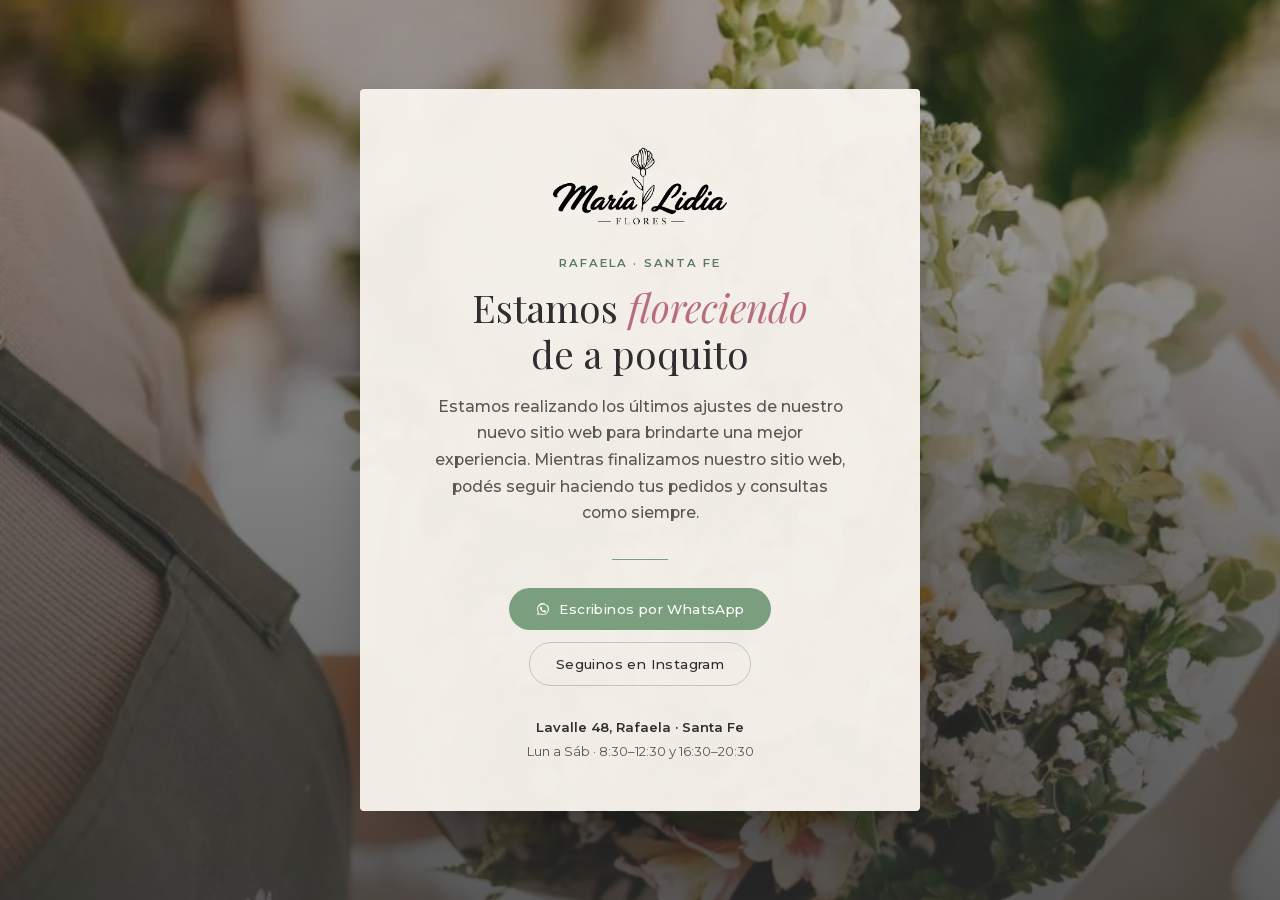
==== commit d6a07d35: "Rename index.html to ndex.html" ====
--- a/ndex.html
+++ b/ndex.html
@@ -191,7 +191,7 @@
   </script>
 
   <script type="__bundler/manifest">
-{"2889a2cd-86b8-4622-b308-eec0eb61ac92":{"mime":"font/woff2","compressed":false,"data":"d09GMgABAAAAAF4IABQAAAAAuWQAAF2UAAEAAAAAAAAAAAAAAAAAAAAAAAAAAAAAGoNpG6xmHIEsP0hWQVKGKT9NVkFSRgZgP1NUQVSBOCcyAINQL34RCArjKM4bC4MgADCBqGIBNgIkA4Y8BCAFiQIHkBgb1qsHmIc18OtOAK3Vp/V7rYLp5g7ldhSgyttuswO126FI1LNvm/3/n5OcDFGSbhBUtavffzCRIBFlhwLZeqFAaAiF2bGMZXoa22vPm23Mz6xas7EF3oVmGLcViljVwyIK5RarBgoEpWCJXe5og5uzuG50+JkVxgNVGCgmSynBjGDGk8/gHSmcRMLOOrN64cj4kr1Tv8u8cRSFHyaNAq8x+0Ze4bXnNDB8z9dhtLnlQD5S8kBUJERFY5QNxR5nxk/8/Wv9JL7uN/r3yZSK6Xr5IrBxGSNJ1nl5/nn/nlxn3/v+CAHMctBFrKTOqpLKrsEu837gt9kDY46Fjo89q5FoKfmfyI+UiKCEgKKAOgTFqLWuXOe1u9vV7m63q11V7Socnrb57wIltLERs5ZxoC4qjEW7ykPCLqzAxKhvb1hfV9bShb3SKRYoc3jctH94lJhBSAghQbSIF2oyOTMta++b+e6LykT0bzXarvsB5/JflaJFxHfmA9bCiTFTZ/nizrZ/5pge0IIf9TS1tGkak1aBuf/f3OdMoPBuoDSZtLFLsujqWiFDP/lAsOt+7PzjawyiBWF22/8AEg79cI73XnqBJtf0UvjAOACwUxPCsNuEnx585bL3dY+02rvsEAJ2GadI0cj/CDegBoANPPzfu/tORAHmYy2L0jnJoizwEukElvi/ILOF5Mg72gGZcp6jd6uvqjvdEdIEHz1W1Bj2xIRT+RKnYN/n6ZeYroky5sAYQ4DE5trrIRJHbcZmYEif/J7NxUZKlmC2BDOZbCaTHXOzvuPAd44jnOt/dS0BTxHvYzL3NHeH+rAfK7Oq/SbbwLi5kDNwceVTIQIQxoYs4PklBdf5+0RkGV/qwNhCyd8vl110Ffs/nWWrsdZrOvAcU4CLjrnqx39mJI3GMshWzrIOaEGHC4E71sq7ebYDxBVw6Qsw1Hl9qqQFKuH1adN0qco0bapwGYhs7ytejSx+7uJetwKwAWkAmpDv9bk8rU4fn8+lttQCUGTCAmCwCQhhIIAkM5AAGf//VS3bDwqXExIFHfNgMzbDGbtF5ZDqEGs3BQSCZyAqcaTVmqJGNkbaAFGS/UVNwFDSJnJzpmPeGJ7ICX9JzTEUNnGTtCF2E3qHnCpXlYvSXeui7k1QrVxV1DcddSMjTJRKxUY62DnePdSiAkYgJI44lAN/9Uv3gVdvlVhMcN0SZPLVdZ/lx5BWOI1WaDMhE87hOK+DfBZyCFvSvtp7fRlTuw137sP6ckgCKKWQQVtOslDRUOwETvTz7DKmesrOe+7pZ5BZhICRUnduT0lBFlZ9i6gs4xNky9lwgQJcqRJXq8a16jEVHTMxMRsPCzRjFIrl5FgJxy2c2MODfXw4IIT7hPGgQTxmDE+YwjM24i3m8XY78YK9eL/9+KCD+LDT+KwL+Ea34Uvuwpddxvd7YKcE4H+o+I3RD2gjubwsSUS679nT+n35P8G+WoEA9d30A6+idZgoPIPP44YznxErNoo/I5+T5QRBddNlJsCOsmXWsIRzZY7lJd7Qw4WiUBJIMSHREiuzMqdQqqTKqvmy6kcwpjHBHK5zg8fcqh7WLCGEJWyx1Gc2dCMC5cH5cCW8DUmzYkgxUomWoBuxMrySSHPmE3VEM2WzKS4rCGJZUuVGoFN8sFINjVRsEjwH8gDAAdjNCsi0Ym8+ORwcZV3FgAACA1BKluc/QwwkKGA6MZPUvfc12KD6rNFYBKrPiwXDUHCxL94P1VIBowph3RzkonNi/bDas0NQ9KGXy5C6zF9oh9utZvs2TUW0kQK4Z/6vgKBIOO7ufRws32J9NeM2WKaVJnB76e124Atl/4s+h4aKRCSrnI7PXBJo873rwCDOtKlGHWguSXxqR6k6xgXZV6nRpa+WpsKVVrTa/lNbB1BYjjUgI1DM4/nsjIUSYekGNGUwZJvZlyk0/yy4p9nRrJ7ItVw16fzJ0mWzBESBL9O61RZphI7NYt+RSS9kYv9mL739ninOtczOZuBSU2vRaTngCXHn7nUszbNseOYMyDWdrD/XbV0ps+Jl75JUd4ORqRCuwEf83xBX1/szuOF3e9cx09G5MEkY1keXv+9IP+vpljDp/ZuA3xcZzZERL/oZbWdhc/q0zPboeMXGs+DMm6I1zxcb8Qgvqz5Bv/hclegYhJyCIpLG3Y0o2/[base64]/rFhoVWgki1FlULVdt2UTpZc8sJstRs/Am/[base64]/dccJ7rhbbvNE7WACHUQLacK5sb+Q6kMd6FnHqObA5cBKrs82iIi/F+YWRzwLTWqBcqFdteiPdmY95cEieIZRdnAnLuZaoXsXgMoNLxFyqi3PrMC7Upmpk9KBOo16OKyQxyYuYIxqzmrAR9cC++WOQT/tz2Q92zmwTEOCAEhgBOstUMc7U7PSha8vc2jP1VVvHj3qxyKG/GKtbYbQ+vY26Aj3Ml/yURwwLUkW4Vrn1W45HjHo5BhOGN8tlim0EnCC1qTuSrHbQpxmwyXCsRYVqnzZN4kgwTOgKLLTRaqPoMNh+TSvN6WPh5uCOjQ6JCyMsvcwZe6xJm3YnDMEewEyV8zpGteKhohQy8YPXJNAXC5i1KOUyMzlTuOVO3khZmcLB+UObte09Nm9g4SNqLswh0FW/YGfeXIyQ033/vBwxtRZbXym3ZS2rhcsXwgcjh11eEE+jKpCVAy4+v2VFc+E0Ng8szIFHASRgcV4aR4DRh/6CpWmLgs1wKCNnxNeyaxcs6v8x4WMFIBdS6c4ksSiktbYzGKxBqK77dJ2IkCtts4DrzzGxa2Lk4DRTy7LtTtbPczN4ugXuhYv6bmzEfNaYktAvK536wuZ6L4G7prV1GPypAewDti/[base64]/HyYeENTpe8oInCI94xTodMzzlHhWBd37AALjgkkkKe9zwiffSNgHxmo9CTUSQO01gqKj5zAQWZiDzzO+CnCYqYpM15jlmwR8CczRcs8gKW8xyn+cSEzxHnLPNLY/peSAnFZamP8YnhmOYhf0H4M+JqDREAd+SQKqRSUskEwKZzCDkQ2qZ2EQsNYp6qQyV0iTEaV9qA5u5SOClaJ/ImpOZMB8baHGkerVT3fSibGTF+JjPIwdhmcpMv7zHDx0rOIxRxEcxLZ3o3W0rRZnWsx3OsDLBsztG94/[base64]/FTmYtFYVKSkV224GKygKxR7pMWgQDWu2Vp1AWKYNtiDptZsfmohNCkQJMkyvHgK02kWBo0EAoLAy1h5PASmuUq7XBBodxpUmzh51YuvTRka3+zeXpZ3bQPKYKGWYVW22FPk3sE0N04NPjZ3KMFZ/adkZ0BWyOKjHouDJHHGK13YI5J8jpFRDp1uyAjbYICrAphdlvP41jdnKoJodrx8NTj0ahkcH14UOtGV1iPTD5XXaZid5ci2z7uOXjcGhj1YyFiYVkmQnvP6qXhxfJv7oqdQigzkIErgPmKvlOznqLNrd5C/NbbMqW629t/zYWtnNm2vGe7e3cweG/3ft2tGcnW3e2bxe37Orwbvbu7sIebt/D5r0c3sfB/Z09wNUDHT/I7Qe56zCvHuX9YzxxnHVAgPpZpv5EJzMi9UtTCqcIim49qtYBOGqaNa2H6Xy+O89d5snQlR7x5ftKoExzAWIOtKBlWDFegbfgm/z1/gZ/M1FB1JIR0iQTZD9tM1heis2zFS7BZbh+Psfn+ZqQE3WxIJbE8fykVJfaBWV58Z0mVUYIJYx0HWOMFYdKtGIQs1ghA4YWWGGDXQ2Kn8rLOvpMbw4LzuDsfuLu9ojHwxGe6Fq9K/YOZjD7Mpbx3bcjFarhL1br4Y4JhkUTQEAEK/2HPeDfN+Lf1cmt/TtYbAPA9ef3xD8e5cxHzVeuyUWvlziNPIcuNYMC0kBuiAM4KN5xnYpVK4R0psDw+NiOORgthYfB6s+nPDUC/Zh6fHUg3AvIQLwCrC4F4eP9xYClkYC1Ea87LxQnAPjxdx8LoQgBRSkqAQ0br4ikjQiAmgEBsI6fBU/hOQQqajNSayoYuHh+8VI16cYvkyP1y+HjV2iG3kqNQ4MIC4sBWLXvIL3t4Tv5DaROz7L8yOUh88vVIfe+WqUPMNTvIQDOR5ryh7KJ9FIQIk6tK5V1lY4J6WjWDw91yiPlTPX3cE/0Xf1iX7LUoD9YDQ6r37W0QMmL6ep9Pdbn+55+acgadAfTwf7eF/SWOxwb6xWNVihc5o8zQe7v/PIKrFWOqruAMCGsJOQArC2pyqhqY2qMKzDI525d7pEjLFdErQl1JtWb0mAa1YxGs2jWo9uAYROWzdi24NiKaw7PPL5tBLZrsoPQTmILJHaTaraXzD6o/[base64]/lUJ96MukWi8PHeK6g6Yk88fxDhnsAqMasFgVOipPSpj56PwgmXoQ9Wkq5EcAzsjofucMw4lVjxni2zkkjM8nBdFNXSgDVpGIGVlG/ZiYJP6I11YjRYtu+rygBx8sE0GJwDM4WdN9gwsQW+sHmrqqd85sBdjpcvMyrCddjjppt7xmNTieu2DFd5PMiyPPua4fmxYlFO9Yj1S4JnK1QEv3NPeU5eSPeuHe8FjW/FTmZA39GtDr3tLQ0quv7Ke8P6SpsCBSGxOHSj4JHf0oDoj8WGcFyJ1VLVQiZNn1yYEDp5Mq3v2m8K4cmbSS8vmby6q8tpTxA0cJnf/aF1T/[base64]/3OiQT2gFXI5NeXNvElfTO1RUANzTsuehJzGEgv6cgogSh1NL9RYeRevWXKyfS4SsikVXov75+ZlWUrOfZlUZVl20/8w8LaaCyU4FS765x2Nq2e9pyq+24Oc9QOqISS2XRG8yrrgLsWXYwyFxPEkEwwum7PiPF3TEBelsXTIN197TF+RdqE+7ULRzZsNyqFnb7/ihYcCLYC9mF/nvoY0MM0MtQypF2KEtbimMODjdiPgA1YWBJJhhhmcSimU9ITUGhNSSq6C6CjtsMngZR+LySfBJJaAph0QkE+Rw10klBZdjrOZ0ud1nbHmJQu1ChPncayqA+v1CHlpy0ocZtNgDL/nK+xOF39QQPAve9cS2i5rP7SgsJulBdUoUoA+LjkUQXHeqhLdGIWNMyou0JD9BdYi0dWoxm1o2NUZWBsBFjbzqJalePjueNRcjxOux8SK7GQ3IJLhHf4FXJD05q+QeprMhDqxEPJDW9rFSLTsECrCrLbTKWWHJ6OT/Ve4NcUd/u8HVc218D/5fjsn/UxwkqVBe2lmfAIkue5S8k6Q5o1BNN92nIUd1JL3aZI0O0cvRC74+qCW0wcVV5LkqVE1OP6sGlR5c5V/PCVvc/OjzBmqElKSWMiVPut59ruc2Efjv3NA316I2amy5vevjDACtA5HbOfgOE3RGq/9Vqkf/JmdCznqJaKUiWTAvXBoI3xbafZRUVqt2ky1QdVGTkzCmTeivJWl3Z0vRIObcM2fLquJsnzsgzbrkOw3NQUWONWo9qwaw0PpF/7cU6O9U6+bEmEqFQjQ32znLAkpx/4q5jiwo8bfTLIz9D7IOzHeOnU6/BAdST9WCQ3hZXvvmusZbFbmmZnWqtTno+U4NOwcBA0OtOCI/EvtwtLDm8nAvXUiLO7G6DuMWMfgnAgkL1CvznmOvXiE2wCJCtXE1yqRJrDS8fJTLqdAeOOfDaN01m56l3f4mfIPQRM+JKaDWxoiB+iyGqKFH+6e4oyl/c3w5N3UnZYZ7EzsUwUbOr+EwbdWmy4wgEpta8gSc9i4FrF0N1DyXpgrDNSGpUJrIxWhvlHiFUBVvv+ecrt9xmSUarRWzOnWVzt9ds20KceZ0W83aLVvXLQ46X9RcSm/AMJjanWEYn7Gia0CQ0OGnkG3JAh24x0smJe/AJCicoF8G6YGprn9BUT7BjHSll0JgD42hE86YuUDywcXRGgrMauCGVHKCgIf/cI1ODuBgabjmAsp+8UGNLLRWee+Ggieh65jGiBP3Biv/OKhYQc+f70EInnw+EJkLllubv9eL8Ux79Fb6/rJsGnkpZfwreAPk5k5FmhKvyHizCRHe9lCGN09PLSBD1V+5sGGmtWFJE6mifOsOGdp1RkY/1uKO9APQvj+sFOhQeYiod8au1qXUtjPXOejuPbd8cFfKGW6T2/RkZhcavSxCOMolJMYSWSu0+9JYDB51/hotLEvd/+OUC5TulfEywsyv/BGflD6uY+fKXwzpBfr5GHtP7lPWVPXfuAdLfH2cjOa9eujV5fE0CJPWVnzyGFBy4ijzajmxB4DSMr+d4Pdxpg0GIEnsuuHK84bkH/1tnyjTjLJeTlVSriRChz6qRrav+r+Yv41TYVO0frKZcqWYjtTrdDKqwFysNZM04kzKl0ZwXUwNDvPn39FCyUNq/66d9LMaS5ZXYhar3JdtV2z7UMPe7AQhrm2dOfNe+nmZNJjpbmgTargp0H7LfEcRVfLHKV9ZUja9Wrr128udhXUi3ZaPUKqyRSde6alExFqoTmSSCJnuMDg8+WvOE2Wo2CT01Je9jvXVCp9vVbn2LGL+3oh5tqKK1VCtfRN44dBhH2KrA9V7FzmN4SA9/[base64]/L2FoiHKbnCMfMNpkLgbLo2JSmF6f36Hw8dhdWD4wmGYQQ4cNOBpX8rXeOkwWxw2yYTyhmoyFJKKoWiOKhMQY1tOMrxZHeyTX4+p1KCESVwrqAaCEkVChwsVALEkg4cS1L08uVy6Cq5QngXYn02RkVbr/x4yeyGteSlek7uNLtjzV1BWV81Q/Kl8rMb//piqr6rPfBXJb3SNV3vddz9Qa+B34VJ9C9m+9BHa7kYeRvdLEdCJ3ITfN9/[base64]/f8Ke6XVWjJ+e+GVSF90w8DM1+TRxHAg4I/7Rn4AM6ad/QRxxBFToRhitToZpphqWlqhGPHkLFWrGeN0eFjTBgObbHL2cQ9yDIE5ynf7foiyZPd+/Lsf3j6DPIyA4rfd+h5u8dTz+/juOqPlOettOcazta1jTryhldLaYBxz1rbiZ+M9tTIbGWvEkHmEhoF0/gO52ScvE8rPurTaLDaW2YKVtD+cC7ZoB3JLIrl00n45f0Ru3BymhB235qbY86FmN+JGlklxbXn/k0/ipqOIlOz/x71/HL21O69FSe2RqXjBDuHwiln7pTwGY0vleKZXxg9rlczBVt1gAVyBLVs4XV7uxpZ1vbd3sne3M/wXwkHHkRP2nrY94mifaJvJLJ4Iq1WqqEY6Y+syH98RvLvEX2C15hxbtak/EOJvszqwueEW3BA3oJvt8toxQzCkm64F6vQu/fVc9asZSG1u2evG34Dy402rEDUkZesnv7mJcoUcW7y8dQqZexRWvyNECZXcyLFz1zk47g8JN/WXbCwR/y1B+Hx3s2aqSYbXxZ8x4ZzZTs8kR6ub4HR42NOG1Az9TAGrL5CTjBsyvCTF+IbGR9drGMk2Z4KpVCaYDidzTKPnjLnsCRomnaae+OClzTTuHzZoLqHt/qbBYYxbV9GlioQG5Oyrnerpw+hCk0SuWrzGxIHPI9qDOe27Y2QGQ6dJZUWsiiy6SFN6NnULwi05q/nEVhIV6c3eV9NxFJoTrz6Orjq9qTadQqENqxB9ZsflWWmTNgqBAh5t5cJN5xarc8DXf6727OU5ZGrrovePx8GyUvp/2Zv8GoNyuV655s9ZnMxQiVaqRctPgmBYP83xeDi4VLjILK7XMJNOZ5KpUicXtgc4ptFzx9z2JE0hm6Ve/eDnN6XkmhmG3yWYMeHc2a7GGQ6UstatfNJzi68UbQMxj8kU90xWZf6ZzbmIPHb/Y5jVHmcI2oRCfluUAbcssKR6lOFysEcIqgsEFcyHOspY4fLL2XGXfZSuVoupptUGx6pPIdtvSr2mepDfL1nJ0vK1I5PIXHv1Zc+5FCveu3Kt92ez+LnsC1nerwde+Nv15mv59B2B++WidekijnUHnr/PGccHaMGGum8GgJZhdjPThxxBQOmyrZcxsLKX0spiGjk8vrGnXiVudtYwtWwOz9BBjWdMlOxfsA4VR9LsNWwlQxXAHfPIXG/MYhCipr66qdHGHwsI8f96g/t1zf+AYuJ6IecD0RNHLSSx2CeQwMJOT2eC8OhlzaFeys9e6kqQB3o1fl6mDv8TLZcAJCcf9pMEKz0Rfw6N8TpBrQbtVv81n3hL/v16xuHv+Af+yeMtA49mr82Cs1evn3kBhtC06hDVkW9J5cyT4zmpTOPjTXslImvRmtdwGUI2INolZ6o7BBOiGPkblgwg+5GUL4NJoxORIZx5Dv0cNa5MNij6WhQMp4XuT+8pfy3XrL84RLLxmD5Vc73PKAnnwJst6fLr1erqyHvQQ1CH5FX+JyAfJqf/56ESlin0UTKxqtll8uBzOOJi+fBzimBplslS/m3lcq/IbEfaGrV5p8qryab8j7zmHPvM1rbcRnZbka6+5o/dQWa9y6cU0oWYuwISBEr/3k+ydl87ON6vnbnXS47Q5j9K5shnXTy9GEEKZCwaXZ5XEoIYxPAnLuUJpTgPhZCu0MfJ5Oz3/hPBQrzezZleSXOPzHGThmkZN16VRpHea4xknHZhKyfyfX8eSp3hLlG657lrh8Ql7Pn/[base64]/GwHYJn2FrC8gNeWP6aOjQAohhyayf6+0gB6KDf3Uo6NpjyBZhn0Qy/YYvZteLTM/Y+QolNNPi3jS2KbzABfS/4JnNi/cukGuHW2xmjdqqhYVlYZxo06xbkxqcmzXm2fMQprTzObyrVx6p0QrjUV127NxhIlmjS4PNRrxhh4pxgl2CCUip4Dtk8lY/e2WZCO8IH12J1KBvDPyN/bc7IiHHN4GqFBU7me/QwOLwi+qq+76C6UdXhEcxGcvUtLE8Y9eOzm47ZY+ZBGBfw8ha8h5Nxk/o34BuuHnSn6oR6gpTadz5QvK0EfJ2ZFWsm8b5MJ4ElN2TGaVmZ0ydHM3gjGfjiwK90gwrFsi+jcjiw5I1HxvzR+9y87Xu9J4LAJ+qG4afYdGQ2B4iDIEPBGTtvufOvo2BrtpxD/019VOQ8+IaJJX9fU075rC29Mj5NJdT4j9DIXZ+KtKdv1LSaPMBC1R9E1SJQjauNDryYg4k9gGaWc/3W0uYW8bIPtHZlWp9xNA4MVUj3ANfDMM2appyEj6/yfRfz8JfQXMmCKCSmN6IlGz4d/rlzTXGg0aSUSt/ur9ugS/Xng8ErhBkghj8Hpjy4zgn/aLSR4e6vNaLBHvUGXmlyXNvcgN96UzJ5KRdhHH0c0EAasCYpif43UVgdFwSCwiNWlvk1uvIx8gPj35k6QlgrreMoYS4psvmwA2oVadct2YXi/zS5nzJnrIYceEnlsRa+uiK6SzXt7Fr+74Ks87NfMTwx17SPxhrv1hWnmN2Tlq7PhHqrP00Q1NBVW/PwXUumPJKmQX/ewKGe90hRCjC31KVz2zpegPi3qnvYjd6MhNzqgsOd6PTPnk6vLbNXmNbYjd7BVxK7+1lJuygqWK54Z7yyGhgTqROBZ1/VmtnvYoKowWb79NlVt+h9oX2dWA9rTwcmrhZwgXBjAz4SZ+OxEbAoNwzZU04FJdiyVxw0r06pOU2u2sHpNXN9383jer84VsewyLIz1OSEL6JcSQOdrlKsofbGna7IGBvf8JghNRXV8+zAwhORKOxXoBg9lCq4qzSv4JXNZtoKm8dQbdODf984ab+NeQyUYyPnf70c1n/LP4O01tVLnrdfRg0YmLXy4uF1i6mYwWWqWtHN6aX07v0/opdzDLOOcfnXXFfJM+iGxHc+l3S7VfoMkFUnnS/089RNffH+U/tT9anoheWMDu/KCB9xM8e+MwlwKFn2qIV+W/mtastrNoRbQ8K9uIrNz7/kqlEMau30BZDOOPXhyeAuK6CMAUT6E6kKBn0ClEebKJa8cjTsACrCsPm/lE2wRUkv3Ctdm2wmr6uOSyfvRreWA0JWrltV6oTybTpnsvlE6WLYKUd7MlL1J1LFUqVcuWkEAO15TFQP2Cmjf60XKXCLOTg/sJCHg+wEVYAx9ADjSxLXs1VHpVlicAFA+g4Yla3Yak/H+o0tGvwrXIRYVhkCXxfPQKBtGwqmCpBKp6VB0A0ct1mldA+hoLDPajDMq/lhyYVlfC1OXJMi9c+0aBer99duNO/hGRD9MsO8/eCS/UR+zrH1uzj2dt/[base64]/8Rd43O5Cj7lspXzCjj7/3HG2QeGdSJGBdnztJzXMOUt+GSYdgDcO7y0q8EuxypE014YQXAh1qGtKOEFYZw1cepHBeD6J3cDLQDO/TG9HZTKrn9A0fk+b8ZiX8bmeSlhQa6RANjC//AVLru95SAo9gn2PNIf+2rKiuh21xXWvYJ2zfYBuFas3RiLnX1SdSmE1YbHvuNvUaPWA7t9GSs4TdBWJ8JOzPOMcgCW8C6IkQcdAFwfdOip2J1B06gNqaItyEz58nLneieWM8OwRwXgLGn/Cgz/P/xnjGwt8o9j5h5fxlRlRYFxzEvxVjAS3+fd3gHgXOX8i3W2VQLFNo7LPfxvF+qGiEN0f9/rsBKA40ZtJisfrZEbJCoi5c2qjditiM3hf+zvhjiO/68epxz63xYAYEMNpiCEcWQc2xw/ZXTnbzng+zWS9qXUIiEnPpeWIn4aYdnm7UyPkT9SSN/zy2L1+pQTpjB0Z4aP0ZqahQ8u9zZHU9fT0oiVtJ/kTkqxetNF9Ca0Hf1jQGivwo6uPLHSx+bbnRlHMiP4g6uurJrP8gcX+nf7fxocMSeIZzOFzkS2J1sk42SD/C4pyt6WfSKnvWbTmtvWPLHmWE4vF80N0hm6Q76SfA95K6PDXIX8KT/KltkHKV9nFzQ+Z3+Iq+PeFhwqWCgk+TA/mPMB/lfRLbmzwqdiVrw9b4uYJQ6UpKU3SB2lJXmk4NWC98hpcrk8W1ZUnil8kxKr5AaQ8jcFYgNt5b0KtKIenC56dzA5KK6cUcNUgVod0g+9WPKLqgvV/dqcFqllaZVaW01ab5ddWXZ32Q/0/2t215ytnSrfVXumDhhRI2pUjMmKTxrz9c3IVlPPTJp3VX09ahS9t/r56g9GBdGqaFvjrsZTjaeanqz5hNXadLTZ1azZTful2vfYhfbn5rMtiVi77urCRQvgBjGQUwBAG4CeIugtWgDgU5HDsg/lE1dmx3tmsJHm5N7aoDup/heBBmxWSCfUpSEXGdR0h9t/qgXPEEcu6dcg88OGL87iMIiBLy9fGnz8jHVBgV6bImvBM+cNyEZu+VCGEKfmt2QPll5ZJGpWhDmNRaMoGupVKGAJbZEX/vtr/ZJfELcV9nThwxJrB6KiDMjwCOyBar2/[base64]/mSshNN0AUM3qUEDonR+qnwbUZQwgAp813ysjN+J7KQ26SqrPNzIXwzFo8B+v9yDLzD8mWa5/Pm2wz4WbIff7gn2r+2V34l5WHL7YD5IWF3OeIPq4bq1zx8+MYPwl72UGatesTJOjiedXMm1vMc6TEUk/RKkz6qr1jMXMFgPLmrMrilFJ4kdlPPny5WZeCg1+rQIPcSxB5keNrKL6alvHjAG5dEe9wMEK4/OBouU7dB2PxVN+Q8fcDJurGSMklzekwpW6vQlBUS4cbhkgP/ZTpevhofgi6Da2XAzZpjSn7Pm5gtbMejZpZIvIVdnmFhW2aqrUbc85OtpgCzRCFBLZ4u7hZHs1e07lXqg2BYkJANw7BTKe0M1i2D8VM35daPQ/sNAEzZKDO5gbhnJNrNeLxtAkNx9nws9/SIwyLBtW2X064/OLXV3vycxi/IpWAkjhuNAKP5YormFHCbtkoA29SgUaGpqanZdSE8prF20I+91dYpP9vhtEPF4OBfnZyQsJfI7gb0d6ItV1zBA23P9griHSQzGRQMw3eSjYJKXU69cC1I4m3InzEtG7GolshJXxq22lS8HB3xwzLKScVEeFf/OFo9teZbZtUaOPlk6Jyuoua5EiyNgnuixJGkXiwDOrj5pRRTHa/N6fDiHzA0yiWW+dJjfxTV/kVxW8X2unlT6XSNoB9NxobGx4crOevBJBHElNf++jQG4Yw7HCxbHOwVY45e2XOa42w09g/USE3fVFhCOwparKZZCoX0bi6DotqXcIN8qwcS3V6HKJzjaLBI+3a2jLou0zEDI8iD3sL4aIAGatnvCIRoCNCMpZiPr4yi2VbKZZpyhEDW0PissBSEHVB5ZbQIk/qXT8nT6/tPQHX+1nCBg9FUIj2F+s331aUSIZP44x+v98AgLnU3LrSVm+gXbW5gEG45RHguBFtLzlvmYFKueZBUdf5IOJWE/UtV2wb6h7Di4yGhJfgcvrW231KrvdexQGGij8qAPU1bxmsk123WvKiqBpKXa3JJMM3jg0MzmBJPlQgaxcF1jvrzKUhm42F/lYAYwKY9370p/shiqeBcKHy5/etCuVR44ogMwWYDMu9xaY9nPHqPjsBEeeLAVRh/XdkSRxLxIt1AKJq9DtjvRz9afyPz7Cxj5QSnlv4BOsWvLx78QSaB3pqs2lcuPjl0iOFwO/LhR/43P/+mKQV0VbjiE6ObLAaslr3LW0MsB0Rq1Lp02cqK/U8F+t7+j+Kte8515sBIsENZJc/gEcl92bzHjTqH/uTcF3AU2nAfBgGMOzwI/[base64]/XbGgji35S7EU7WrGULStG3OwfWkQr5FpGQFBOntpM0HoK+UIXO4ZyFqLcPqjuJCM/3+lol8eIt3nEdh/7mlh8rJzcBMa0hajaKMEhV/D14LfTTMeOB82/OfKN8hFfdlVmAjUKnJwxbcCwTyryKCEkjGLSJFSPzeZRJaGiRGUuARKh3fDa1/KlhWXRmw0PgDQfJ1zREZnh8tVBXSs/3LsQ7lZIwpPf8NuSn7eDEylLhGTgVrbGESZf6BD2RvsbbCLylQwwmc0nXNl2l9DrZZLNsElX+X3P0xANty1HuxU5df4u38JCSwzgtEgHqlpIhQWyCPGMclQnkCF2ZUQBVlhDrkxAqzGaqbyv5Tfud6Hz4zj5bPjiV6PVTm22LygrLu7UFPRrf6CoI1qNQ5MmIVKSh/S1lC89voWEAkMYhIqu8hvmsnxqdwVUSe8eu5XrZ+6Rtjb9QMpvBoxwkv4pM7EsTpjHyrqOfsc3kE9pnvsWqPKDijNd8BzCCKXCr4ufkEF5YoRNnMR8kq5ebylW/3doFmo4Uw4KGJ0PcUmYRFvtRDRMI3qzfMDZqmYvcHfyQIN4mZIk7JXqeuGbs0acMC9gnIpgJjbO4keN9catLgeurBPh/L1dEM9rEEGKb3/xywLVegQYeE9EIijyAfAimAhGsvcumrZidazGIySmlgdFCGq5kPmXCSq4cqlYvQFY2gIL//2CQ0CBMeRs//LTKPiwhNp2iAfIXBkAarQZlkBGaE7YWLTJOh4sk/NDSjAm14cyZUcxlpmYwP2peOczb2zHACebnWj3s+LsBdq4jg4VXLl0vNG4lLFguxbq5YgpVunIJdmIwhPHYRrQKacr/JYIiHe1aUjCOXimuKGjgVkjY7TLJYh4Hi3db2PTqlyfkJQc/xXT7l1h87ukduM4Cji87eOAQWgiG/KBohzDDj0FwYP+b8mA285kH77MYuord03tktPxZa8jRI9jHo9qRA2bn49gb8Fdpp8dG25+63c3rSdk4pPUbS3c4pimjzx/DzAIhybquy7TCzBP6Jy9PvIvhHC+EHTtm9D/ezvwB+rZ0UvXsvAZv/4Ug4rF4y+hyToVOQg1llhSXq1SzJ+1QFsWI2PiUP+RWWTrp2CE0Om/ba2dYRPinpHpl+oGYbmeuZ9owdXW+HWl+suBfeASeWKEXGH2fylzZ7D/Oz6VwMkfhFt/ZbFg3W1Hiz3bGMK1t6hd7XcMDNSwn3ifjxbc5YoPZvuxGl0BLkKlWNe5x7S6GH8qSgQjx8lmHHkivQICeF+N1u01+JkT26hbtzLxKd2VkwJ7tTanf1oYLinbsI66PCoaOmYQgTA5aPFuh7QKQMu1g/VsO1r8XHGczEwmS5ONw5vMhQ176G3pPj+Ls+IrqPtcN9d1vdHY+OfiLqAJo23uCxAwjdcv8HG7Xyxg4NW9mLbrMfAeXdL+/OkRe7v6zBu5G+YWpcR5zOuvt1g3GuACcRDRCaFotCQw1Vlq644SC4ajE3wjDuACbS3cC28htRn53NNYFOTk+nxlQgeraAamgwXn5Zd/a5MM6Av944qkk37wXcIBr2XugwcbhT2ZLuoQrHDJ/0vH0TqvSt7NAhZ55w6qFdxSq+s2pntkrAcszUPfsoJuitJ/4xs5yCU2XBCX3wLN7Dm4RABKQywJhPlW//Qsuou6Gl3vARd7A4JIlcbHsMh9JUfvdtk+N7ge/B6YJ7Djj0FPccEF7pt3WqALr3qVCe3wGV7hP+6WwYcshnDisETjSAHfEGqU0tkaxJFxOU76wizBqygoNL/sFq5fb40DmPhwgFddUzdahchY25yBb6OaZ66T7oRkJjq4cvWd/y1s+vfT2GsLMLlVbZ+Ot6WWT8c9ytdya1W7V0lIhvstOU+RjGIdZtp5+VO18eNCA5RyBG0dR0I9xmaVSiRs/QhUuv9rdhezRFOlgnQbfPTvS6YB1q1sb92dQO8xZ3FlJ3SqO0Bo6vVjxYf+LBu8uAL30pYpE3izjuum1kYvStT0keb4PPs0IZv+mCARQGD9BvF4FVBaJBVNzLTJiAGtJ6D8oK/owMKSUYmsRTDwaqK4UhvejpD1L/d9etpaTZ0/zWHakwrvzX33LxW9MvBuXzL4ttTsKJCkZLPst78N1MklprKjwxBP2r/C+OYrHS4BB/7iPLKzAuddCWUvIKA2fe8xXzuXFlsCeDmeSXg4mQEKvRFRPM3QVT0bcuBtUOVOp5Kyo60jiyB45ExN3VGfy0X1zfn/LHG06zMudQZLJblZXfeX+oOg4mCpWGK9dVJ4koL8fsAZCBjQraDZ7fq+3ZwV0mBmUQsfrTJdfx3agf2OP+Dotz6wQ0Qm3B63y/2gy/X34DVfIfiq/jHNz6SclSptLvrvs69Cjh31+2ENzZBGQSkUA56MstDPztk1PeTv6bvWQeXoj+f/0AO1y3nCyLWG2uo6Z7rhfdfU01O58cZsPYJBNFmaXfsZVpc8jAKH5zh+C8Zv9qkAZck4ORNZjPCJk3qS6rMYguuLPWj+f/kRlhyfL8kHhh1LI95Q099lQT4zfRIeeLwuU8T5Zb/sLISQqOgfI9+59jyVaWvRvsoE2A8UC+A7iAGL/fEP5c0c6GvIAm/0qa9+tNxj802h4Etxgit37DDounIlxt25pCpFRQjKGz7AP4IzHocyvYZDf6ENwUSgIgfLitQFk9nKG9CMxsIaxFAf4m6kXS1S+lus1ZzavXLPst4OkFL8IbiP81RuCF4c2v5RTeAv5W/jhimXFV4Yk0Evcq+3CUtwexgIka7T6D8vFmRLDZc/kSumwjrnGr3vC7jtoHeqIv2+8sDA0nD9Bp/0+TsKixyhnTgGvl2Vsjb5zyfsJ7mvW7L7YABa+vJiM2CwUJ0bcz/jWun/SaP3DTi7b4PRRxo+DEuQx/EO4b89DY7FUQmqHryjw26COiC7ezFd68cgZ+N3SP7SAgmttHVK699h75SEAMQyCSV5HkotjSdQ2xYiqkg/zB2GQP+HIYzgrjMYGpTb5l+6lBoZKuvFgM4fcGzuUuTEg07oIw5Ns/4RgPFdnSbDQ7kGThbUvy3HpUScETk6QSJDbjmnnkncpLeopXRM76o7pzrdSA4rUMJbQzemzoB6nWwhwAYufD/CbQ1p8Iqj05O4amKXtI225HO/KkHUmx/Y9VXw7xUwexPM4ym8kaswhSHwaOtz1cVJvcQU4fBsv25FjVrTQcIuNZWQwmAmgc5w4nJICxzg/[base64]/[base64]/gGXDKmRXuPnSsJClSUigIvayCbhOYtZXHXu2qjI5QkuymqWRq4+HjwjKHhPc2oVAcntUoS7CKK53wWeRMlRhwBv7c3iQGHPT7j2RjGQKMOdxfwCCQI9nrN+1p2bvP01js04Ec7SJGJSoFl+AP4x0VLOYRXxKl+ChfIREzF47yOElnc+rjCemlbn/FFtzIXzY2UB46FwX/ipmbZjv9zBI3crAQeCekNFUmAqR7KRydb1h+ECwXhtndub4KAEgAzf49RtEFHYoQzMCTfSIBwUFvNcM2EVmOYt3uYl/MrnZaaIVMUj0/+sbATJImVipJFoyn4tsZ4GLyMFk2TXHGgGelXJI6tGc4tnAsRHZHVOZuGbGLx6s/olN9dvZEB2mvGIPrzXhRr/B8YrATnCJ6kmS5gTwNM4WHCatDw8m4zP64on3el8f0sB5zfYJ2LiQdLu2K64k8J6Dp3yTixve+oTHBTq4Nh0iwQYwkfkIqKekfmB2fTs5DohLBRS6LcIqKd9753UVEeA4wn+MyW9IKL9rmXwh7dcEYBXPx/VfOzOHaFrTbvxEZbZEV1P2Qtu4eTdLFqVl9dl+69ZlkEYalOtHnhKRFxzI6E1aVFT1h4C1Es/tMGEMnZtgGNoinTdS8KwTKLIB9bYjsRNO1G4794/8GtzeTYUll05+jZUscufEpgww7PHJgnaOwTDHwJx193vLOoO4YsRxEk712T2/QiostrmZLstQHn4GAt97Of0WjFJyuV1XsBJQm24MXfN9vbEUUFIELtI0vzbt5dN1WvHKvaYzOjChM9K44eK4+DsYDYFKPNzqpCwbkBiw/HcsyEgp9YcwTg5fXNmbBh/Ms+0cBPfCGJznYxy+omc2rpOdbPs38Wovq/renPLyjdCVkswM1LYvvAiYqXhPf86NbWZrefTJyqgSW5ZEpRpevYl1BAepwTCh69uNJeJUt1twRUIkqo/g7ER9fDMzOb9H2uDdxpe5X2u5GlvFON1SogKRMeN/bPdhzoejRGXP4+L9qpb3kZEHC+dnfpucR/frO1sZWXZPf2vmQSNpIivOPJ5AZGtOoeze71pABtprn8bPL1MHEtePneIJe82l54AZFODq8jDqQC2hDvglRzZAy0D0Og52CEW/ACl2J6qM1ExIsc19Vq07JYJzF/rRhRXddYEllKHgvw6DKCEQJjBoQG2UhFluIUo6Bp+92gtLR/CrfZxtQHpD6vvGr6klEi3dB8fooTEZyE1AmUWYdiwWAXhFNLNcnteoNj+RdOBkrPhD03P/Q/aWTI89iLgIL+NlMPRYRUWCIlMRXx46LKdNCrtUDvrQrA4cdl8bYvf239786OVVfE99XQ/rekdJtCJKQQQZxywuBLb0GmZhvmYSm/6pSNcKAQrrYouUmvYocRXEnpltlolIQEb9gWYTy8zDv8GsdSexCx7HgK2paATLRUjAV3NydR68h5m7Fo9wkhi1znCgE4miT0LqJBKXQFm6qWY+i7BOmg/2+pt3Zy/r42GYRsjTdZO/z02ZmgPL2q3ph9fTIRu+uNg6XH/mLPWNDRI35iTm1mtmg4EdFVSAfBcyYPV8yBSc4dyMqPJfealWBh/[base64]/fCN4IFJQMKPGwAAUhvjQDYIivWFW13Xgob2PFiaE6mCwPDCsXFpaHlE8/MZiVCIY3JIV9OJ4kzVpRygK/w3m65LQNqLZ8ZNEj7nHVMk65bUyZSeCdNiP6a1j4i4Bxp/IU/b+XqkDHfb3J9hKdq8/E4QdfoMNE51mKeJV826Hvu4s78JXIp0ChL1mZ/[base64]/[base64]/SRX5ECO+LaVMOdpnQiaZQ0GcbLEgi/YpAwuTVa4/DV4CDr2jtwxu/[base64]/hTMb0NvzsJlu7LYmL3mocTXcpflMwZ6CxbQFskt1+4WadST/hgN1e61QR4B0Tlgg3x6ED1ZIo8BtjffIoDIxePd2n+yclbuBofTl3F9I5B/DznY+GKTxds9VIa3CI3Z6s4i+tqPXs+3tt6qov7IsxYJ64r26GE1s5tWCK52U1IgkEm1ttU7gZVIr7vb1kexH1xRwUl57joyga4syhOHLC51LLVI9kbkTxhY2pXS/jll1uL/JlG61aLh45y3CLXO2T2fUpg0fr3OtcfqITCBPeeq0Z2H0VFYMHaD3fNyQJ7NIXX9k2pl0EQgypNHmhSmTayboNGv7enJB147CP+aGh2vDjkIdZG34vi0/nAOFJk47zcSP6X1TuZwBnjqxiGH/54tNKphL64hWWueVx7XKb1UxeeqfNnRxDU0W6CNEtk3XIZbEx7HzJWSHExbkbVy3+5cdX+c9XbhCCJhXO1RsWPJ+EmRtwxvycjXzAUyppOpbP3vJ692rhYYm2c9gu3Pqae/TgyyzsmX+VShgMhH3/1fUeuuTrfSMS/nMPMCnbg3A6gY6lUXo3S/XTvkN9tFeOAVSZlc3uqSsbDnWlOkwvFn3IO+KyIPHP76OAZd8bkrzX0IBpyB+bKRDvWhLLNlqeYuh8GIoN2XqyVih2SzneSITGgl0mkGVnTODSz0aO1uwMi+1MjY0s96kkq6kLpm8ISNoff+j7pbwAQfFzcxf/yRReZ/mVKBzBAU/fNYnMf6eA9pKcA3hcnS12xWAhTzxJMO7zlw59JU/J7ZsT1qDVCNPe0QewRa45lkIutX3BX78ue36j/4c5To0TcIl5V67pHmFJVYEPQv7CYekrV3eegXWHII/b7b3wByCpMzbBcij7G4UZuEcO7z2qQy68dcuK5TC6YpqT7/H8Ep400mRrOmBoh/fUNyGySxGJ+HQ5L2zmod+heWk6r3wtsFl4BBIznod79O4Bw+SuTgKrvJbJox1ZqQhtK4WouSWpgI0RaROqzpPa76pgVazVq/OgSoWMCgzJ7GRbR2NWsVT6cvDYrVBRQ+H2ccnJq/P5dMMK5CQQTJPzUBsGlhDFpsI68F8VRB7E18zcr60KlW7Z4vuJEgiBbtiZqVy16QGJsaSYyNVslsKhokwzQaWHo0Bws+B/fqC2AT/NGt7RDFvzP5VHD8+RWBhGrXsiISl85pULPKMT6Q5QJ+FDLmZMdnbsX/Hzr0iIFLgaWX47gT1SnJOZV9+MWCxAtQUgYxJ0PazJ68wiitztGeLGTvXtoRXFEvt31HY1bTXw3g9xSJuqCcSLRYHNHKQY13PLiMJOCU4GilyAkDWSBfFkB0n9FkeVRBi/q/0BV++3n64XgrdVvblw3L2GKyTwuBA39KlCiaj/gfsDDBOENXuIvxjggrUqq1Ru60VNuEV5fMdaxx0uiihR62gnKE6jRt0Fd1CJFKtXpcyehzWAu+MCNhiqb2RwEseDwY3QRG/c34YBLIfPGlF3yMr5BOalMl7gQ7yZC9Qw2SNyhwJBsYRfWGSiMXam4d8zPJao1nLW0An0stNvvqjz24hjbgIM0HGx8HBG9FwlHYRxV2yQm96wDQbUb/b6bBCGGHROBJ7Vg7+BBOCbzzwwn5CJmlB3Q+ppJIrs+nP0L9WK9UulEWsnK6Xixidj0CcBReWbgHAt23rtg7ObV72hmeRlC8+uQActMqr31pf34CEoB/tRZusv153bWj6AEpZsU7BuwcHF78hX9//QPt2/1KV0p1A58JiunpsFrGy0A1SKLmcYMmwY0JGgFsLR3jjKGaRgSnRJ/hkfzK3mlWlCqkzKwcab5+mOOJ2uhPyWLnNDTl7ec5ORn83yh9Bgv2k1udVFqtqcTrhjfo63/7mhVA3FDHeIbXKQiocy1kNE+RiknSWNVHUg2HYTZoQOM68cFigMU0aa2DXUdRnLbuLOYPU3R/pGSzVQT3xn84R24ejZGF1YFL91FYyyTAkk/VmKx2RXFbwxqcfrlubnpqwAI8bcT5gAptLGIYcDZbziL7iG6ednIYkAsejskEF9IgDlEs3HAZFmjcnmehBFYaOKUCC87o2Oa0abFAaN3FPwhrMo4iJkcuz0o1WCr2BP0I3SJoiHfyt7zq9MOVgZgYOx+1eB3tyTTHmyBD4Eog34++608j/X4qSFho5T8W/XlMmPSIzeUz/DJt/4emsdRepbryJdnabohDupCm6XPwnf11hLQEoF+2+Mh/T1QMI7Pbmu4NoIXMPeMQce+OePqM56ZRJ9Lk+SUWrbfUDTPCYAJyTa5utlCl24TXGu4OqN9nhCPu3AdyzMCU0EMITH+3rH4x1Z0WSg3qjMQWxorHcSO3KfZ//8+6yhuEg68R6ho+B8VA9aD/miPQo9ZIBH2g8XNbuMhNPtdL1jc0se8IBJ2ANvehgAqyy4h0xOSRRhegzqBAEvfHAqAwydDUNg3fs3xlYGl6zBr2Setf1pcVSZYih3h605kJFhKVU8S3XXAMc/voVQmmSvtUTihBSCpvBRGU3oKbjd6IZC6qTGRTVaq2BFthOuKKyszLJ86JA//AH1S2d34CmwlZohZRmhKate14FGYQRQihxpNIQUFSCSFdvcNYn0smwkXwD9VVMvr/28ykovFYyOse1hFtoQYMOGM6fi/IT1kqfwqFIoz/D9RfebPyWkqY5pMhUeqOxG1m47Yqltl/U0vUPCiZcVdDC4sZt7+uEwnDkWfRjznBYo8OADZsRTB61TGhKMcdO3jOrZBJwUkVZEVIWNryRQG223Av9lObT/vamYZTLa3Jr/BrCn2OwWnN0zKFb/cH68PHdNBZbmkGYrupjDHzxHbtbpqY+/DrqZNCIrnuD2YkRiE3Mp6xSX+Hj8uJOXq5ut5yhXPXaB7pnlY85SeS+jEzW2hovQZ6Hw0kscc65/ZzeWuEord6cfKRTA0PQ68/Dr0DF1bwoQ4Z1zAp90JRV1F5d6kubhYhQ+Qr6RdYBU8yKGPQi+wDLVrqBEhWADsaw2R/uRTdn/[base64]/kJzzrFEfNwWlQVrhKwAO0dJJW8uyQljjh0+qV20bc394orgwT4rk2ayw0Gv+DjifENEGz47qhUnFDhCQ6NKGeBWX/yShsgiybGYUAIAKScdOVAxUuFdndv/mv9KXjmhlyz6CNUmM+2GAB3ufPIgfACx+KPJJzxArpRKW8gGyPW7UEbUgUFQQ2rASxx7NO3cZxx6z80/ghNSwjpMdMrEgQ5gdgu3LOsYBjUONn5H1WSIDn9+mE7G+iz3eSBUn69e39x/syOPZezwwgzVVLQJkD8pQipY3FEOVoF8VaqcE6qmzN3vn95h8WzjBW6OcR8xszQcMeqvIZAEfSUFTPgmi/ZK5ZwNcq1buBnoLEoAP2yQVV7bq8yigsjvbDDRTR8kkVblfJzcSLHf2lpCvsaijM6Uf8t/SDCPFIieRCU1+SQRU3mRDVF6ep3pYhqApeeI5y+kMWM40t0I+NidAaJRG9mPdpZsw2wlY81vI9tWPVeJLYkAQBmlH5u9bnzOsRuknuP30UqttnS0jOFFuGmn9DKj2OQmDr322zeTpajA6vOh+uf+SumX9SungNbjPYRvg8E2m3dkspM/+k/RuWRBdUrYuH8GGvsCOtB6IzcrUhk21yq7mvr2xVzozXJrtH+M2j2yAthbWNuKqYXKeZjiGFIDmhIwiUC1lze8xzPEp1JbLCxo/ZFnOTgcOxcrYhLWy2x0WPMu1hV/[base64]/1FO/m5vkE8DaAPtt2Lgae8xSyywNAnPJNMFLELYD+veFasYJfi3sbIjmlovRy9gDLfeoeE+Z8Eh396EVdgcc5glqlDX8Nsd/f/y6sYRC/gdLzmJZ3C3nC+LRnUXUZA7FBCrTCwsVyJOezo6Whw3Z2eDKQqQhMoUiW8fgWhK717vISo7y2K9YK14CSGPB5Zm2NG5U9GynaO45eSMteNeOTXAJLdEYEY+YwOTF7c995R9u3T16ta+6w7m3DQosnlKqz+sbz+2p27bGHJixwWRtBjY8EaSK3ttcpk/1ky5r+LQDjIZ1QadcKFOdW1RxaSrMCoWdrhKo4wGgow46N1RiJRKcCZ1ogiGSJQwr6pOqxwKqLBeo51FqYhrmiINrCvdCQJW/XSlWfnLTNT8y4GPJ+zT048+n79XNcFukidbizYUqzcn5BAfj+IGZFgxh+eDE7VkgXOIPgwIxUFP8VGsLX0YPVC66t5V3o9JzFlpKhRAEjQS7AHH2VbtT0yi6E8TF/5fwpGVn48vPVxvgYTj1l8vPLo/LvIcvH7/yAgwEqPQ5FPxis30d7Xq982fhLMCF52/l5cJmveZKQeF/NlyHpry+j/qPWAapgHL762u14H4/uJ0sAJX4ea0bWvnX05O0W533aiap2Cybz60TzaJ+ZFFDrAWK0lXhIs5JMxb6fS9rpLTN2o9mwH+6sqINrOSQ9EekW4I8F5kGkH5PN7TxbtzwP8c+eCBVF68EmO6SsyEp81fjybl91f5mamJAQZIUSJwOlatDim++cm/7EYM8Djr1vGi5cILYVdeWqWxqekbTmUJkycgLlMo9lYagopiDa6ULp/jzl+LCBnRZWAYQ61T2ZQWFylfXVyjFl0lkqIrYiARQDcVN1Ni+Rp0wQQZUmVKItrWP4HayPdWjCWHBwbMxE2DJpZ5FlIQDaucDh92YIWHvoaYKC3zo6t5zBOx4gSbNfcNTKnSOhxciCAVfauvjmEQybxbp2i98zIufv4NDp3+MZTxxXEzcXLFO68QoFlRgM2nPjs/RlVSQCiaBxLIL7sxs0S76So54qzTmhhrgpLUCOWXVyrErU1OrnGt5REVX76YLUjSWTqzT/3aUQBywoHOR4dq+MR4u07bwJ8/HTJc/JdvPr8+9u0dDyRt2eeDYDMDlfDDb3+BTsTOhtkrHVXO3KcN/OLz7vJuHuEVvCXRrF5T5DUdiipjCaqWFmsyWouZ0S5S+T5WTWG1vKqtRNfVqCjFQS+EqG62hKwsIk3XoNGYhI/F16gmvjDUjuK4ZIl2PkZEJPz23CItlZ+ktrDnreZnJwdV/e9r59SP0+HSeURxIPSAW1piY7kr9TFMdnHptjAAKYqgirMB6VCuvWplILcEfv1/qu8bTlojRRtEilwFruzrCh1slJxQkmeevLBIbM6Ma7MwA0aINK0Siqo9R3SV4msnw00WyNKMii8oG2QNWWgbmPLvyBBDRaWGIKQQLbFzCPLV9WYMRf/U0TamwK0W7QjNx8k4le6EpN2S44nm9e7HPHCRcPJkUALo7a6XhlXcD8YXbRVd+Gq0S0oIzi75B2x1E75dPEL4D5evPNRSxMPlEokmiRjiFX2zXOloKbENWjSjTzA7e1+tkJNUR0fp+WOHg8zlPxbZQiYsk04Zgb/7ly1Qp5P/WaEDag/70KqNWq6Nh6iCMdFREJJMItmUs+ZYIzWZM19GEJJqG8LG8WCpQu8HHC8U96NzvITL2X70mLe/xygKuzmEhJqJVEWPUL2x4/zy6MdQbPTbX4c1POVJhofNxAq7X/DRuq73+w3oaw8cRJC3MHfVAoW+nn+oCyrwwZt8N2bdJ4M8vVu2ghChmefJ1pZmckOgc2vl3zHuwdNeLihFsAxEgiHMP9NxU9XMtMwwlJQd1EimiDeY7srv8byILHF8zJD8U64GMm0H9VStVxghgWVo9h/XJyfG7RgnxDDsGJWkH5dG1BqUdYqVp2Psc41rYGbq+vTEXMmdGS9d0y3uSyfbMQyidicsd9CqCV3m1rvzu31saExbuZs1NDBMFtOsmMLworgq6VC7JWJb0Yj15c/E8+PyOkaNsUaxf+4QzHbehwEbDtx20/3GsKcKm+R7vxYQNY2+pKAa4UPHJ8HNdVPX0DSAThH0GUfISaYWTYXJ1xls7CxYJ11CFGicW66X1zyjOgNhHrPTKZjQ8Z8++Tg+CAeMU3aMm8jJAJMeMfmEwE5k7LasGLqYu9i9II/6GviiM8DCDJdmV4UbOshr3Sx3vFP3nVb6WnAknERgxE5nSlh5mAMN8R0gAl8ZnbVApi8SOhyVMUn+/6ZbZVAd6GHeb41m2Kf2CgY2dkMJo35p0bGAFW0sNKKm5DV3Um5dLv5H6gNpEnwfLxZhGBpPqV5NCIuLC9ZvLKyTCHzq5bcHV5TPeABO2LE3PJTEhqQ1w+hzvRojTFzuNmnBkPRcNF3kSdfHk9r8kxcryh7+t2g+5Q9uwjNeMsGrlnQBlhfloF4WD/n2VluG3pLRAufuDmcWCFBdVdmSFEBouUwRlBSaowYG8BRsKL/bfVVGC8jmjpSNa/[base64]/jzemyofmtFW5p5iWPTpLSWcGtauA2SPvCWameunPvLWxSZD4iG1g/Ocsn+xczS+TBJVomEeRUAVNFUdJhTrLiB8vJHgoLoyXS6cQHUJUk3GMXrNU1qREplFYJJbxvyOui7muMF0Q5I4NDUNSPKpzvSmh3avtIof/y0Z2txI/9H0uSdfDWnOnkD2DBC1cwtmIsXs+9C48BQsGJhJCXFVcpijWIavNJtVXixl3/ta7Egx2F/yVlAJ70Oq/5ORrZ4Ma3Pgv1/TVsjNtQSRFBgzYDXJYCwSoVNXg43mAGZ3GpkZhUo/ZUUfSKawHl0cjYAXkeItptd1ik8JN0Rj7f2iBHOhWD0UiOP0izGAw1REhYUyRa45HZ3zz4gSqqbRubuKOlknYsLz3qMW748QI7ASbTnQSNCBituRnL3Vz3KPJ2WL/5kBVSOY+EccEfOnAmdfU4e/GmYKQn82xvJpfmlp0bWmw0LR6iu/PAlBl5pt99YDhH0OJtiJO6OmG4eNguL/JIu/PN8TmNglzwgKCgGBUUWxKqdBFbVDHKL8VdZt/B5K6WvsMhVROs3KwKDo39XW3uVxc462dPDXoGCvQeXc9W9kZmZyBtcc4lunI5uetakgcOGPBjfdM3bir++RRMeWui+/ay7onzR+Z7MR2SZL0v0X1vfoCIZvZ/Het5DASVsWh9mOSUVhgxr/2AP58ttrAgoPRotVtXORv8kVf7xpy4cp3Vjvp5zeuvDdu+2j+rfKDlpPw0gaEEPcXSKDpzA5ECUQ2Gh5GEmCKjCyegDsrD3UBapy4AXQrRHPbNzrpdDufqqAwr6NTc1kKzROBIYtCPuuriadQgInhvv8Gjgcvm/Uiodowg/ZFmL7aRzkyLnQXE565Ym6i7NLxJ25pMVF692z177fpE+soACpgGfvr13vM9meJ/iekpXwG+/Y9cwC/b7o0uUWqdJOYEJogABdp7IzBZdYmvfFrvAwTBo60/yKTaCC0/jbfvt5MHicK3qTEYpSBqkUNIkULbq+wkZXjZ7vMNpatqfbJEvJqAVvN6kjMH3ThaKrGT9oLStmam0lxuRehzocrIHkVxV5Ym4tSbA8kmyvzFZAK57VfcjlLmFYVNhiGv+CgWV3n9R9U2VRlNa8Uuh/J4oln6P0mXpyhpZ0RkZl+xVdCqN4nzxuG5ljXqDuXlMm8rkfSZZMsaC8n9l6jai1p9Tq7r1d5ZnU2+J8QE61UrnlO5JHDj2ilBAsjSHEhLtBLF2CsuyvNYH/86cyNBRnNQdorKvCfjEz1gY43XIhWWRWiOHqSAn1yPSLR+FzvrJdoKKAzM3UmRCBFClX5QWg6qOAZfjp8BvDwOapZalqSiPCWNBqQtq0OmrZmGUiUlrWPd/yyl5qwlhB5wfySNXWkJfT/Xmhp7RXww7w58aj/ScM5lqk8rXJYXgGtbEsatH5eW00AXZmJ4TavaBPXUOqODmo2D0GQsr+GxFHDjhkhp+4vVxghwWdupx6ysrxVFJfJg0Et/7jeTtiuWha8gxYZzYMzykLR6mbjcdVJ/A4vil6XtJA4cAxxVRdCiYpYyaCqLEngbGOEr4EngUeDjQmC8VsIEAvCBuEztliMISbynL61SLlIQ+nIAT2dwVYLi7FOi1VFoClbUvk7FNU1BzWq64vrYsRqv0q4RAGbWIdAVkFELaWWpga4CSj3W1VBf+zQTSKXRLKVlmda0ZaBklYUqYqU/laLcG5otyxOao9qpnVwZQPMUG9N8ZCEtUEumhUh4ulapHC2yEunvFiMBRxoQ5dNPK84nopcfbkC/uCFBMTE+7DfCRIYxfuGPKcpKSbXk9zADIgKbD1fNI59QMNgqKKp3Pv2ECsEl8IuE6PrhQrGUHgmRPxN7mA164ypk8w8/TY35og9vs03ITvq1CcLMUht6DhoiRK8GuArGqZsl9ss2xpdpBugnelqYp3Z7pgzpLbhYqgkN4+rt/XmRVgaofjzNp6pULy1zeeOro2LCXi3FwsDELHhOUGl9ZbpfHtAnyJ8WVEIZHxBRo+/XqlR69KKXE7rQ+G2e6XRsennQ7N7a8uj0zTpEYcrxAct/uQ+AtT1dTlhQrVYDFk4hoHCKioaehY3Ln0I5VSqqphumZTuuR9EMy/GCKMlKIKiGND1sRMyoZcfiiWQqncnm8n2FYqlcqdbqjWarv41icoVSpdZodXoDbmwxmS1WW6u9zdHudHV0uj1eX5c/EOzuCfX2hSPR/oHBdbGheGJ4JDk6Nj4xOTU9A4AQCo3B4vAEIolModLoDCaLzeHy+AKhSCyRyuQKpUqt0er0sCHiG01mi9Vmdzhdbo/X50eo5uNyXR/PP89Hif53wJrL5yfg7hvfeRXkOE3LRiGJFnWqvseYSYSposeYwNIoPAuFZDOV65HpgMjO3pXSouCcjyBHmNqdas7pVTs6eIipookYOQARpnI9sidIKaWUcj0bIKJyfZcHRUC8SpYKVTqowshTyz0vf/iej7hdpWfqZfdrX925hS2s4NA1t6jMVo5YcwNhxEwponwaR2Th0GxFE0bMdMRdtSkKzjnnI9hRRetBOeeMql16RISpXI/MgZgqmjBi9gQppZRSmuZ6NtCEsZsHRcSiSpYKVTqowZinSKt9Z91z7WdY9Ss4bHTL1r9/7upIEHLwF4Mtj/+nr+/+qa1uHP673jx+nN7O1rrm9Pz+H+Tq5s317V2vu4T/1/17//fX8z/fVW16RBbySeX4jwv78L9g9ev/Imm8"},"35bc16ec-ab5d-4dc8-9e09-3373ddac29e5":{"mime":"font/woff2","compressed":false,"data":"d09GMgABAAAAAFP0ABQAAAAAoowAAFN9AAEAAAAAAAAAAAAAAAAAAAAAAAAAAAAAGoQsG7MkHIN0P0hWQVKFHT9NVkFSRgZgP1NUQVSBOCcyAIJQL34RCArPXL8fC4JSADCBiz4BNgIkA4USBCAFiQIHjWwbnZc1ePMsKhBvAK/1/1qo/WS6uVPuVuEhqGKcDaZh44DNYRue/f+fk5MxhL0zNs3SIMpkwy71mPdNJk8kraq60VS8aORa9KhKeFfvdUJ5PpRr47vGfEg/bSjQT/[base64]/YvBiEQ4iRBAiGItoUatGjbWTvpOtETdSg9Ndvd/37iO7F1t+vduk6UCl3SadLZJcmXPBgK0wOvzyvQbHOBeIpXZ31EuDT+P99ZPRSjilpI90CoXohZ43tP7tLfsEffYga165aiIp7+YvveHdzc+M1kmBcFGBRcmGETcmRR2KfI3+N23rvU/rY1VU3qDASMJQSnEArrUArhALPNLzguoYgpNSVMkakjDPtcSdmjOS29rrC2Oro6uppwmwa+tRy6wn3SB/qBtvnvjlYUa5sr3ex1OcBauYj6UduvlOH+3+/c+rt20QbD3mQKTsREaIk6DriDO84tlZ+vqJLkxpQDUKaqCSgAYA62f4B7i3LqflT+valm+xfCg0CD0i2oGeg77+UvqdlTUTmkUuOid9F/LAByAVA0CKUFSMlL8sIHRY0/wKMGBC+D8vBSCp3TI0h6vkCFpeAAyroQUumc2xhqV4XbIvYm/mMNtfduA0SSVISNdcB/JoRFcK2sMLWSZIXs/[base64]/GLdY+gWAgSsAJWEGR38AtCQNwZBcQ1QZwdOBbYHQWCBAFedqEzLnXNpa68zBlAAiEWaPfsvER2/yPgt3JfkUBBgo2jJCnUVd1Vqaxikzd916SN4baywgknfemtd8GGdhhQmT2H3K5N26It+/9bkX7gYYrJMAyLYTmshsMVQMkLb7zzCMsmu44e6bGe6rX+m1nb2Kmd+Zlf+K1/xXGIGk2PpdPoSfZx9vH2KUyM185kMnmchwtxYSEkhIWkLCtppVPJKF2qpmbUotrbPdDT5ux25lwLe5f2lfsW9JcHNqVpWk4ran2Dc5n9Q8uH+0cGWUvYy7gnSI6U5tpPVjvnE6AeCMhv/86SLJT4+FMDBPj7v6sSDwgS2Ovr04uAggAWUCWUi19cIWBdt6oFYN2quTz07JnVErBQAFUCckk3vYvIKI/6rNbje+tD1ADmI19csQcIZI0UbxjSJ20nE1hQgW2FoEIyw5iPYm4fWyHrQ1OHHB3rtCD/m1ZI7COCPmzdEuQvy+dCabI9t37fdL5sgOX91k5v98rmnnH8VmzBJk+8riv0c0nPP2Vk7I97d/fu/O2/9fJwOk95+C26KTf6+l7Li53zqJhffdVbvdiD3Vh3jSWLdpbMZXLF7d22jVQpmUY8gYwhG2V+/0beQCqQP5ATyPvIdESMdEXaInlIKhJPDZqQ0Zv9kBH4r7fMfgoNpgwwccUkyhgClNwFAExa3KblSCv389nZqpjGh419Q9p4DEkPAjbvxPOR1lpPeclAM/O11OPfsd4K5sH24FdUSTN7CTrXf/4SBBTAyEWC9nLF2lwymkXUJVbgWlfTubKkXXrFTSZTlHGyFumO4bz2kV4dcRZK0B7eTwey3Unq2eBEG/NFXQCz84a4u/JieWFlHpR1Uu612IO51pKTJn0vafi0G8wpzmnOfkv8BdOxEm8+i02/op3xTHNcPeSm3kW/no++CwX0hFiei/6ivRTrLG039cr/uo5ytRUBgCIXN7nXac/wJ2chlg3ixbl5ydRIx3qnFyh3n9KODqe7dfT4fa+uX5tLW1pzx0kOBc6u5LbBnsj0XR6+i0ODuGc9hrm5+fG6Bej+QeWsiK2E5rodVrsf19Z9DHXzzOPlp9B9j4GzTTDy7dDOxnB8OiS53PUJvAiC41Ub9pXQ2Zhrc/UJ29ko6oDd3awJdJ9w2lpu4fxDl1+evy6xJ86/Or6czo5mmm9WX8XNeTbt6unIHnKz9Cx1DdXdZRw5lP/hOoVPqI2YHIOKSjc9g57FXJ9ho8bC+lcaR0aWTM4i5cL+/YSqFfolvYykd/p8VhjgUhhcRUK+7gxs2vxrSCS0pHOJgG5GkSUW9layOsj2y0nADEkrwGeUe9lE3Ij3R9RrRdnxN3u7i7NEQmoXkXre9ldveK8pVWk6A/7+3K7X63v15gFWiw30eR97mWsQswYWPAp7PQ/GqCp2mcD8sWPJSSBDb1PBvzMb5wdMp2nRnUN0YxO5UYusOubZR5KPs+YAGA0I7a+S1ubSJ/cZqWhNtEUpyYlr7yRFw8KIuwyAtW/zWg4krxWZvOmV9AolXt8wUahKhyySrJWEaTDmba+kmSi9zUH489Nxz7vuryPz2GJEoA/vwE6mNQD+oJZ+nwITeNKejpzo3Y8FFsUJZd9DtPHkyNENML6gPdXxDUjQzwswmOdHQf8ouLu7Q6t9idQHd+qmb0/[base64]/I5NwEF9MHoxM561IIAJdfyOJpfinypg7A0jLBGy3g1UoQb1+7XQuavknVpeqHdVvHId95BBWvN7NsvuXVuOTr3s1khU/pQlNAvGjcTH8lXwT7IvvRxXKHV26SkFlGVHh/vRZNYT1IkP4ZvDsiaViJubnXzj3Htd3k7aiT8yL82n0JDMt6kwratgTkCsv2t4pbV0ZjwjOPxwIdeyRqAIkVOIpbgFvS+b8RZbZC5WZug5aDdQJh9NF45l+xp1O8Vxky7irzuwEs4V/ih3y2/LOG8dGGe5qJACFvZ2x4nSZapWQ7nFT5vVfp0YKuRaPxWxOZWP43EV34kg7wAsmqEPqNgaDcfVgxbttykZ9fB3mVEjggDTbA9qBePs1FEGa2NX78tU5x9EXb3asQs26loXhKEv7Xn/v9oAXy6d0mZ1xCMMTZa9RUur4vyFJkn9Dp+eQtXXgo5Xq2+Cxj/wa3oQQmOoZG1wadjZV5SWD7Y8tGB0BD66WLcdyzmXpxTEJZG9aXDPL5+mb2PjEWloDJz8jaijua5MmG6hrGqDtihwWR+2UdLazxNzsfhZowYW+QO/QIjiumcFTruwdi03AhY7fLYLoXzyJHkK8PZfFtGdJn390losF6yVTJv3wGjw41sUCjzpZ+QLvsMvaie2x9TRaGxl7a3K/RtvQsjvc04B2K97D7vDY/uc4gj11hOiH9aIPs39LqkDQN0xDppu5TyOa5QXevndftqX9646NE8xvr93zhBvW0NUTGS4qYALNfXSyBdaHTZHGnIe/bsj5sIai8n2+ItSQ2sXzrLSN9XJouaL47D/[base64]/mCMI6/AKXyaN/pkbq54QSyVZbM/M3xhckFvfQkxUGE3wSzXyha8BJu7ZSWxmmJcAftYhOmtlZ/4MXp3E34eHPooVUO/lbAGkGT5WMQ9R6hSoTU2s9YZT1/nKb30kTL9FhIUG9VA3G7JsjfA9jOLnB/8ZSeQ6ubh5HMGUwhFIFBqDxeEpKKmoaWjp6CE6MfEo+AWExSVMSpqSMm3GrHkFRSVly1bsVV6/SJw/aiLJgEbytEYhtoVwN0UGjQVIQzjR9F0kVFRB04L0BlhozajloIIMoudBHiEcQGOFuuNma3EnvzP9rm6XKpt+/yFNak1qw6QRh7IijHCrlOyuN+uXescLseSEavDUjXJBihsvMkodcrQ4qE5pc+qDMcyJ4a/ldLEKurUY1KxXzoRG4Ao0rXSMphnI1NM6hxpmNJU+Smlp55skjC/sKkOoE3Qe8dMmCIzrQad3ORnqWkRv66SwikakplxJZSwTC64BXv03NiRKZNSZyrHpdJUuWFB6LlwjY56LFnhjTSIuMU1aOwkxiQZsm5uc1WQDdgdxUiTgDmB77f5k8YITnHPikjnJBSe7SHnHaa443SVnuOIsh2c7D/bK891zgcfolRe7Knjtpfrlbtr6qet86yYLLuiaCuDb8lglj/RRGOlcdr0OrB+12DfMNunzvtPBNuzEIqvsE6c61bCAq74Zem3DdD8tdA5Lo0wvM8xsMmPs+NLntfFoTJqYIW3ntYvaJe3KDkmHtEPWoeiUdA11jXTJu5Rd6l5tr67X0Gvp0/ShfVifqR/vNw3gA8SgatDCFDKNTP9QYCg47Bp2D3uGvSPmkcBIYjQ4NsGKjk+OL3GcnDQvw1vi5wRzwpQoJ9mRLcnXFfOKbfW6Zt9hrI0tHEvbHCtoV99/cHIsAJ5wn19ddpeA1Snv/ZKuVM5nOecPLUqe2qwakC9YIwNXXd593Js0HZ3oeVmLZh6XW04Y0yscsO1/FyPot3hzf8jLA3JA3wnsv2quWIcE7DzVwUiP/1pYRQD86szHBekPwcDEp2YTMq1g01kQQCxhFtws3YB3wtshCa0ZGZwbNuSnnv7ITvbA0l3W6om7iZfusX0b99ojLcQhpNCCROlQP2dovqgZyoKt/sa7lm/ur/PFxnyLcY9q8o9KY3nCAbOEDPn9T4lc4EBMFCRgAxPmNodCYAjuHGO6pnfSc/lseu46EE8NlL0mMN3TN5fNxqThV+GVDBmlIFUP+O/24L+HOLnmHzwbkmo7ahenH+v0SYM0r7cRDgNwGIKZhRHKiotNbkKPXn36MQ0ZNYZlHIeCkpqKhpaBno6JjZ2Xr6XvimxHIZbkFedYnltRpbb5zO2LijkQtGHdlm07Vq3ZlTZlUcWgEKdDCLA9EgRDPSphgjBrTWLaGhKQ5V0aK4S2qEFjE2GsvCS2xwX5YWJHQhB/3bwzKaB2765kwtDYnWpRgcaeXFbeEntvRortQNsKi+vn8U0WHw42v02uAOJjARKpXMzI0mTyXiMBsoAMZ664ANdyugqbPFOwU6TzixGCITPLFCvQXfjJIfscyQsu8gyQbojcG82HLuRYQlSAmwySsbvIk8qXLIHnE1N4Dpomsjg4cDEI7qeo87LOlH//b6fXL3s3lteTFof7cyndkdKqP/HTCUoZZU6bdn73GT9GNIQ7XFO7vrjH/Qc8wpaRKbgdx8jdLczgqTmkfxvnvKO3h+2Iq4yUXa/hd36Clg7YPQS4zvymSv2gUbLida2pz8m7kZ+lKuYI2hX4WT6LuULq7bKiVwxwH/Vzb9Ag69qyBadjWka4WNKbrxaomRIdlPimUDZaL9QBBww9BLtx/3wF6zkRYx68Qzmhc7PB6a+KmoFSFBQb4grgVvCL6zymez6ebgUO0BREDqCdAZbaFG3ZgsF5WaPtKUzfASuG6hrzGXUSvOV8JRA60l7jCSBbrLVfK1AmR9QEiYgpLqNGI2A3Y2+8LzC88wCnlsy6ozI/3B/RW0XQIpHEMJ63KYCB0rQA/kYq14Mrlg97i4KKdGKukfqyzZwVrHvZN67ztFr4j6zInW6LYIPLYZtq5KSlP74TQILerkybtLY4p/WxL9cTAYnhNbjOVUfnX30bvW/vXEaeV5Q45rVh4OVX9n59C964ZqTGohBFmr6JTmgpxYnps0cBu05Eolwbnav95/yWBU7CvTfevBM0c5RqtiBoQr8BYQWiN9ZdZs2+1C7zRRsBZ9jhYDi6zokMhr5n9cOyu38QSJ0qDFd9fzfIA2HOXdy9pmtRz6rOJOZoJTKEqTw1gx1KmK0ww98XJvMNudzLeXp4U3bJvrhoixck/IZbhhP2zo/mah8N9CQme6mf5G4eMzzn6LLuYV6fKYOGp+XoDuc+rveOuiDoKn0d/iZO9gM7g92w1thXKKTbCd9d556Yo4TDLorDgw0EOU/z0do6w1G4Mm+qaNE+XA+1pblrtiG9dWnr8yx33HoJX5DBlZHbQzNER4E64Tttw/pYOaBiLFnSsg506IpzJhWjBLZhivnsEKaHH0cehMIBvizhTCULuOg2SNweVKw57rCF+wMSI7VnTB4t8v7CrOcCdjs0q+93cMj0x26uEsOZfqVEq5u7qIc7HfBRQh0tupha8rZfBsI9vCquhE1fXhPUuRfUmwM/erRuhgnu/2U5IWvXH7BAwnhvrEgK0owz2Tf6zpWP10S5ZFWIiIfcqG8HGytuY6yfy+85w2mef9/d+ECp65+rZnyafaOC++2EcXvQGTtlvCYyuEy5KTtkXxw8+LWlgaHXLMPpl86b9mIXNVNxSDGLPAUSe9AA46C84HkcoQRKqs1TrYZiWkS/FKlp2TwzF8Gz4aBULnHWfnmOkBoSWtvBWuR9D7T518HglbxIqd1+xBePwFJpnNrWLbBEPmOFJJB/isGvZNmgmQEeID+qgHZ5YtA/VjNKGBrYUfuxGAg6GiWLwUPS9pEG6XJtI5Fk2kGyagW13bvfp5kjSrjRRe4RVjLbWu9+i2QZH07AJbVdskelz3A8YYOh417D9PX3rvj9dXmP/PDOSju/0Kv2O9XSlxcxPLn3N1hPVMq6T8naLwyUm7Hsf+QHG/Hjum2evgq3cBPFHObNyG/hsjtNm6ktaJKz6aMTWUgLoArcdr3eb/S4TImh0Hfga5cI17Yi7HIyoXtUISC18i7zOP3vBgmt2ZPcX7q64U5NBnGa3ucESpiTGNstDWhnpGvDfNK4fQzyGXXD+w7fhwcG6jBdXn3AZ68lYHegmw8IGGvH1VERLK9q6p2niu4Sr4Pk414UJyovfppSL/vyT7d+Ak+WntG2N624xOXqeeTmpdS8w/t/NXXaWMm2I12XkJ5rtZKTc37z0WXWTPX/P+LDpZ+qS37+tppk+Tb65QLc/qmUqhBtPCPkL9aLOWe9/N0fn64XpW5/xcQWnJMr38ywGQkndTvootl2JJJCNts5SWxrHM4+fhvZVmI5uw2biy+TyC/Pq/+mgp2j0mzuqLjz63NBJK5zVNwfs3cVdtc0R2jhSb/yCqc6Up1elsikEoq9c5KAujCcfPSW4n6RPc0VWPiy6htTHVNd/yNjSqHEuygGukQvkOz+OX6GMLi5NuXVqO0zI9hV9KtjObdFpbNkhjQsd7O5742TO9GaWlGoHeOP4QKJyD7JxnT4AmfCp1drIlURnN5pe2td0O/TpscHfyJe5GgTqcl48Psk7dIRLsYbE3pZ5o/pF7c6cLk2TLid08QlNw1YcEKr2Ks4tuZ2Y2tVzK6e5tT/9Ptxlty0qNMVbDZdYVFvksfHvzdQP80BlThXcHzd5davFnCCKKCGFSdCQp/TT31KaPIzetSY1avzBMWqL+b1Znly/Hf93RIu4BssWwLrT9aLHKyytLhyz422vYLvfbK+ds53bFUUX7Y78ErVaLNXjGjFYUeXK6iNRixodYuEWTcPSpgWtRkzoRx7Cismg4C2DWnzaT9JbyO1qywMp8ZgfvY7ehOtHS96/L55X6OXSbNUYhFDXCxOWyQMyXQqG8ZTSukM3n1l0Ux3M63DVPaE0EmxFLZsJhsjMkoZCmKxVXBs3eXGViNisy3j6Krbha5LXSsNX9BPFK22icKCDsfn3YRbdcV5PRTFWsbRte954Jq3Wpe9SlxRSC+9zdhf38M7e7/99EfQZfU4kyh4zvlCwx9Q40njH9W+JWEbkl6jbCzxW2eTs+XPAd7IpG8MFU/1vV07Fuzih12YmJX8nbPJ0fInH3f8ptAQoIKnlJ8um53EppSSLNbN8Aie97AfqmwVmDaG1be2cyck9V9R6zcJzn9ECXn6YHBDxmVz/1D07fTQW09mb7D8OiDzqzgfZl/xpo+RNwfgyk/pkj8ZW/9wf2Y6e+ZR47akXe+sJxKPj/t23bgXt2Ou2fVQunHRWiIe20ztNuQwF1uoeMLhirvQSv8qI/V6PKE781VbwZ179Xmb41PEawR3XRSBd/58qLVpcLfpLnRs7e8fe0lw63kJUVK0+U7Pocw59TA8+9lz4t0PwF1wNWVKZ0PhksnuvCr/mfyWqvi3zXH6afqpxDHj+B5NGUln4XTD+aeBaygGZufA5pz2XlmhDqt9oHU+c/8k/SXpSKtowsa8k0JRrV45FjxxnpNOaYgttl81nrwRzj/Odpnrnea2Y8atdT0nGq0T9bfC+cdNIKLieU9A41JIz3XTm14PUSp6OJpq5xGMUWZ/pz35pE3gfvWCsKyztx9elKw/aJk6J5WeOjui6wiCIu8/bEmdnU4HjuTmurmZCAIVegSL7cXisd078WUEQY7ejcV3E/H4Hp6pudivGU/gQTde/sfarj+Wblmq7FpbI+2qb///dmhUO3p40gN/TZnYupadnxjRiwbF8sCIr6bxjlhlvHPx74vXGoe+540Tn+505Qa4Uufc1y9+YA5+e2JEFVDvuR4lyM5ef/dLgYt/uF9YKp55yvhX0sQ767Oz2dXMxl9hYps5efLT6uBOH58uzg/RB3/+4IS70tl/LyycDoeXE0v/3sw9OhaoN74sLZtNpg/zK3Anqfe2/OVKD1yuG4/c8jbHYXU/bEktwrQqDSfEXLlyzZuIje2Mh4lLPfSb6DAm9iOiDyRWODuJ9SUdJexsszenqVLnu4Cc/V0f1xzpTDkxpimrq4Hqvv6ShYT46XF63x4e/nSyMp0tXYQxiMGtQe3Cwfz8p+BQGBK+xFltO7dcPSRJx6L3KfpTCWAuXpGEE6LNakqk2CVICNPWK6D9500PmqvUzts96OKqwvP1sZTtKj/tNur54IvtKwflfG6tvPI5pGvzUAcSxbqZWi9X6NN73bGzeu/qj7AZce6DPecP+TJBkzwWEeXrgD/qqfmdEbkv1cHu/EdX/+c7ZrqFDu6GFxmgnS0PUuiau547/Zx49x0B6Fq1Q7REyoHCMWnI+fJcWnXgcvU8cjsl/y3mo7mPJNMJ+abNply5npJ7+9TgqkaGDTyiP4iPRof2A/GRbY2H4GOdZ/9M3e0HCgJtx7hKx9B6tBHJMp62Gcolo82mXg0Vp8OwuowTNDyn1+TNZs1CTovjwjWqdr58iGDNfD+QwjA0aXC8M+nHMXzKPPMC7aVgWKXXO1XBd+g7HX6146Hb8VxbwUcnNr6ID3nPCfR9OnbvgvNORIzSHmqJwPz/0H9SxiaZfonFvNtx+IULX3jHvD/Ez5nP4foX2fJn8d9Mtnz1+hocaKlvzmT4O3k2xRIJTjXpbh7NLl41CvyRrccNn/1BYY7JDgaGt2a1HzqxNEJfJVjQ9YA/hx/s/m2vv2Pl4RVbdku2rurv54b3r+lPxdZlzNrmrp7UCJxlCkZ/1ifsXlFw4H+2vCv+biKFYFeT7uWTpJ8oBYacT5LU2s9Y/tscu6mokKxYPggm39OdU+fBxI0rug/7P5xlZqOXLPDUDqzkMfbUSWvkJGllSvcf3y/mpo9Pr1KbKcQN57DsCzi/FG7Rd9J/+PI2Ry6D289fvnPn+ToEEFfAHecv21W1HkiBIgiy80hDFFwuIh+Tyc3gjkONKd9y7nXgs/vE++Dfz85bdLsfZTyKJy1uGP5RnceQe8513PEWK4UQrO/+7F8VhWdf994DtJOu2xam3jOu+nIOohtFBDQ/dNmjL7R98sPLoBZXItmvsA3nkd0w+UyPfy6Yoa2B0SfbrHFzApyR/jb7RaJI5LE/PyXUbLiw6z7fvfZsIHMTd2rVbTbbJc+fku38+uHPwkNxE3dXJh2EdcYbP83YZlzc9qAvTBgNYaPvQTCxc8NkXnM6hUcvTm2OOXQaS/YqzCUjWjCb0aLMblYk+7DjodyQ4j+0Ig3+ihK0+icXFYm2yT5/p5aV7jCvZy9GiK/j+p+MRcsF9Z0F+tN0aBdLGTeuu9zG1Ugt1hJO3S7jehO/I9Wk7L09c/vXvNclp9cWrTZtIafD0DmdZGzW3NucHt6t33h9as7nj5R9ybdrrrrhROf0XSy8JSt5PpYxey578iDsWPhMrEo9JYZOXjY0BvNgUEq/jg6UFcbJvw6Q+i9C3t1GP/V/xtnG08I2HczCG+xCpSynLCQbc/3S080Zt3c+PGwW6lWeFGviK3sxTxHUycfduCzYfYZimqMPGSPVYO7jh4r6wDTnlu3TiULAq1E4wqMiSZKjDaIwLbIrB77kRcp/crY6W35fGFMFtL7B0/PllzsyQ/IJ7+CFXE7m9Q/j0qgqrfUKLPRbfR8aZnOLdNUtKc9eC4++IZ8wOvMT48hhsXZSIPdKxTyHiyOfbZs1BSKERODwc1RuN/fys8QdHF1CKAuo2L24nkv5mTOFq7SxrBQ+L81VtzCeua29TIbGPZSHb/fLoe0ZxjO1ZPHuXVl0aEmy8WRzzjxZUrZmsY6rEyxE3zznb/L8/oWYTC7OBT2MzxdGS1E8KuR7pFJ+KCb7p26xgOXim+KJOJpQTctd6UnA/iR8CEnhtNdGnHf6IfQ07c21b7J3Sb9lRKXCmV/PWT2FUraXUUPFZhBk/Vi++33GvrYQZfef4qbpEmDe0jHoNO6ilmHHqKXqcKDVstFON81rJ+ZNpsAjH3I5rca4cj0mnH2c3XCXNSAixZ2ZuRr9knWRfZxjFgrJOVF0Eb/IH+LS801Ogz6gcMHGHUqnjk7vQaVCkSBUOubSwa98uaFSau8xy+RyuNR2LIia124ebaRp+Qvh7rvWz3Su+hzsFSb4iY9eUBBdcXWRfWERGs1cJFefWpz/2XgvgHUkTXOsyrLPy8IRhRXdkrMxsKZ2B/[base64]/IZS2z+sQlzVUlGr80cO3RPrvukRTKCxa3oCMwl6y7RGoHhXHI9eto1b2mhF3GyCAb/4eHDg854vwQsR+nfHlxajt9cS6gBzkG/PtzvYAZt6Dcpf/yVaBUx6JnZAX+riSwnm7wcpISUyWoPmp9hBRA/g55yPj9y5R/i1Cmht5jEaKHc5VeleQqNqR2+au4DN5vWJIWWc6HSEY+j1lUOKzzK6fAJ/gZJ0FgGyEf0EinlcNG4E3DuxODrXTygJuZy21nFnhwb0VYIb530LhfawGwXUBNFxLgJkB6eis8Jz2yFeT4SUrnayND76lnQUAdyZzZAggE/z1dmKWgR30e5iAZ1bs4/QuLg4YYUlod6FspBZWEMR+5WbPDffBIp3tqxt9lnZi7yMHfhVriYg13+PHt38XxwgQl20kNY6b1uEkc+RNnQe6TAjin1CfsI8hrKCspEYTeyp2WJKN31v6uBY7LNPSU75SabTTc4h19WFyHtkC/dHXtyyyLK/flE9brlraY5hKTFVTJVQGepP6hLVEWuLtltPW5V8MrbIdrARbTTa1PyxuCS9lP6XvmYfbv+kWWfvjR8XZJgrDJWwrvUmVpGwLfGYtnNpeNIa2pm0y/hTPJ5sSlaEmHAJfVeKLEbFbvFMxuXi82HksKjUJR3afmp7VbooPZKeDS86lnZc67jjcI9ARhjyUZ3Py1gqkTq/a03XKyp/pKa2qD3d16rYqJzzAWf36KN6N47+a0zO/Zy71q0cMzpW8eQ8C/vX95/Y/5SnSpuo5bQbNHf6ysFjB/9M3z/OPE72f+4FzMd8ynET463j+4cOHTp76EH9mt45fmtGzLVPCLIEkZw+AJQIdB/x/3igR+zL0J9x4svaY3UBtGGErVTCN/tq30gRo1IEAdq8w+5HYd8w7bC/Z8DZH+c79QCEzs1/vJYLm7F5ykqOgjZcuiQXwdmrBuK4f8Bh3h5xIBXCMafCCRphOvybnbRJSs0NiMoikUy005jhZcAOnZRlwjSgpmVMum5X3jLJ1F5gZpXcqNdFM5NSASFdZr00YHaRiDHX/UZnhG45lQCPvTf1PIsjYjrSWV9qGYEA6HdXCAMRjXPsYE/RSbaSlaEpd3vkd/BeaAaca3V0H3tmM5gGwPodA4kWCzVvFZPyXFZEy4jKQXX2APJFTAh0y7tISJSVK8N16135FKyBPkUxfV9/cmuXZDaEa2jeRiiFC9H5qV48eb1V/34A3XJfIkT8HRjwWUvImx1UhQmnE/VVqBDisJIkEVna6xAv/S+8IEGz7aTUNt+1x7gppDI2yqBnhxjW3cj5BkwChmFMqAQwPAtShe+Fe7BGVw3slpYLnZjvzU2j9zelhz5VMfOnJV3HMTxqszxrxmpfxoQhsUAkTUUAtyyzFiZL+TtuvZwockPlZgRhFWEWDQt4tdKc4jWPRe8xMa2xoJvR/lNQ+fL5Efm0J4+Y2ti0J440pg77g0xbPB4zxv2YCFyItmXw94vi2qmMHrNFfk9fhQIxCof20Dy/DJxFbQyras5QWSo5TwXcWJsxMg0DO2opEcxtN2hB+dCYT2m3stKsk8befiU1K9NXqg4oiR7gb5bPyebqnloSuc88uVSgI9RELSFoHuhsrCJNhekrS/p+OSmuKVrnoJZweOhcH4dmCxlxcJiEPdrXRkbZ1TtotuI+gpMDcY4WeJ2ZOf0HjEmfaWtK4H4OFCRJ0udcWJyPQq0xUfvhAZ3JOoSBCcN1fnz7fjNNg24QO3SfR5HtSEnqjUf/6Ej0+7g/r/4A89vpqw/qn+xEzw+1D2XHPX6j3wIY1cstlLDZu/mcdT1syADHMIPmPRPI6VG1w1t6bVazoUbe0q40Rmkr02zfyVpVqgC72ODeG4iGc72oJtWiYdSB47vOMXjkRCSC8zkL/P3lLjUCW4nwdpWKKM0k7fzRCNuW8cVTsh1zgiGLMoUH7BBFiiR9trnFBRhcbtrQRcYZ8Pe36+4y96vl8RbLbGqNDAe9Xqbaito0+UBrLLfiyEjpls5/MDWw4wdCo/78V1XjsdKxePaXwZDFVZ7ZgN3arK7s7KxPn+DCAAgM06uOHOCNlTY2De2TX5aIhzdGb5UXVRHLy7VRBzu7RMadJSJSRvYPDTFxtRLmpJ2Atf5DBMSP6PvFHEHMmuj3z5quTmgj4neZcILdpB8em+eBxx0w9VuG/OBGJQ8LeTSNGErNGCePIUMwU0XMkZTqgfxOQ7RRQILclwaqpslklWAdDkRyb3LymGP2oX/UdatrDHGVt99echQHW+bO9wsnf4XXPR2EMip5Zrfu/g9lnL46e1oQwzqgPsmwp/[base64]/0NTPYRzFIvdQUVTXoNzJ5jEvy8aHWJVlFZhoD1TTzBLvwWAszMmAGUiTxSM3XiPS93m1BHLpCIwigvDpfUDzkpqLGvT2z20Jo3X9U1qEhcvKxOChgS/8g91VY4XAijExWOYmyG2JMRsWipK5WTzJ4nA74mADNbESizH9rCbPGbYwxyuq5RbhOBwZpigr4F/U5wOSO7/g9LZkdNMXmjU7MSyvcLlskwl4WxJi2oKaBOWiCNl85eGaCRZo1w+2MvvpfRT916oDBHbObtYzZbjW3P2LazVlTVbdfrCoc0FvdLAUhcIJwWt4ygZwyU7U9I0+rQqB2TtOKnnpcvTGl+oKjk1GVZMWPgTLIxKKge/u1Ex77mntkLwaEMn2C2U+lY7ueWYN8PzCAAxdQ6E/VMBME/[base64]/zCoDxELL88cSZABVEWOkED+tqxmG8LGVRJChdUqljm576uo1YQaoNI9D/ykqdW+XteELGUDtot3aMO44f+eKHBNW+ev3b3HvE/6BD+Cm43IldAdDEFHHPEt9EsMNiR77stXqiIyxX211CHryZxIATu6L2HFJx9hjba/BlZUZ1dkFacPRJmPaHDSbzPUnWaDtzP54iKs4G+FortQoYLwT605B/[base64]/fsuqK86sWcCNiZ8DDp59sWS+ng6NBEITb+toyDjJQHLh63O7q1/To7G5Qpmokkk889t9nbA+wqV6bWZ9K+CnDhTYoCmUCd5gkSw3d5O9TKifFv1WbdWZgwFIUzWbQW9MLnQm/ckCBRTqMVI3oVLfWmWgbpO02dI/f+NVGDzx02wMt8jrwgyQIKl7XtPklE/jRxdoa5eWWKsYPLJYdgpB+eXADTLx3tcKObzIUBv/KSy+Fzqjwxm4VMDNjjKB3dBUx9JczemOIHULYkx+MbCuAw26mtTPbUk9HYccopGuWxG+naWsCq8y3JV788e3y5gbmNTPdz1onRuIhP08x3cGiRNgq2xtcr4QcHIgo9ZxgzbNvbDFijKBbQClCwCyp0ds8XOOQyZjbzFEsKb8UgMMFH3so3/6tXQh74yPoTPSaQRBUpAgoagZES1f7bdEBbf44Qfi2nSc0G0xAomgIaYwgXCoRuUuDGLRQKT+YEWeR09hJM6rx4vCc4vWKbM5skHGYAn7TMZyjJEQJQ9zPgElM1zFtOX/ZKgRmmJf/rlsUSKpIeK9UpchyVUqV6Y1SYojVHlrszU03VQ7zQkf4MhhFLYtTyxBscYl6xspa0+i7x/bRuVy974G3PiIHk6jxKCo6McG3RSI2uBKoSNjXT8blTI6OBlkquPNqbHZWI+HS9NasYl2UwcjVnooXbqybLl9Gx6D3Wiqd5mL9zuouR/iOGo8gKbc7VZFERlKx3MsafxAiLmm8flZcpSxBcuBa5fxekUVtEhftzoGIYbTyhbpyFpNQYZUvY3uq+wQ1R6mSQcLafFsQxIgD0mD1833xBovbJ6NYlbRYriDRyjVsu6jm1KcrNSvAP/8k2UtDF6yXXNeR/5Nj/nsJLsn/NlhktTp8k7UJS9t/1e5MQj5MJT6/ReygJPTkxAsvQNaifn/zYF9zBiDjgZKHE3TCYTaZzCIgkXHzpSIWTi5+m5wZLM69q4+9IHLWJyOMRi8tvxB1HhSKVWR7AjtJVjKRrqMJMAmqQo/wxxh3FaooEIhWk19eVQEjKEL6Zjwq0kOgHMxABkDfdjF0wdJnwhMMO9L3j/7JB33fUSqsE3H0MLbGq2ifb1ui7dkEXVBBfFlVLGsX7AEeVmUFvpSy0ofDP3UcebKgDG99kFsevn4+3IlnfxTCzsnRz4nc8FZ7Mezzmlxbt7e/OD0hhDOjUHBdhhiWH2HLfwVja2bgzIIr7qix4OJjgUtVsJAg9TZJoJ+pguzX9xisRe3i3Edp2oePF8IMhoU0zxRW6VlsB+Ffgiz06iWYekf3sIIoolCK+tXS/zslxPPNhJ1Qry5Nalg44VgOOjQ1wv1OzuH/ql3Ureu53JL/d84FnwK7Rj40RU+t1r/o3jz06PMi1FgmVjpxoIdv7c7/PjLk45lwlkKqy9g2EnyR+bAU2mDuw6DmXHZO1La15PW4Z7V+q7ZOLZRx3NACPCiSpOh17vFxy/gaWV9Z2TBC5XBSyomVslkQsWrWTlX7K/lrb3+8lwDiW707wfMA1AAWCJB0IYTXPIa746WxGhDUHjnQzbMDVIDMEIZwU1xRO1kaV6X7/tmgTt6ak83CLJ6BLC3WylUePfHefdnAs7g7rx4+4es/ll913mWnpii3bG5OE/xkL/P/7upBfupLT1O5wSz4DfvABKZol9z7caMHtlJpMUkLfXWy8NprzRNzOdiFEUZ9ZWX9Rr7z6qRJ5ZPoyIbcflk2cuODdXmd+XZ8kizIfI8C4UkwR7ygghow8F4nmKxF6Uy/A9ri+yiyElSaco5SGSbJ20s76gGBA1FUgOxcHwIJEWj7hxbfz6B4PBjds3gBxjHR3o1SCMMULrYSio5CFc/g616XBFo8QA7Ge3AMYz53wQWwlrXtp2MmIZzIc0EKQI4BKyddvlU6OMJX86ecfRKY8YA5tSVAODIZjofj4TLR6kS8rkzineZa6ny+WLpV0GQwIFsESYdscXRjtnMVhWVGdyz4LDTaFvPiHOhIRSIUjeCWnSxnKdNMxSdeQSKgHpVMqXIjfEvP5xzzpDSSUh/sYZJBUnKkBpwza5uCLkXDSjkQas8o31QwVcfwrs5IoHixCcrQhGfJ200i4KYfQQw5EAhGGJaEB8vFHQ2JsY2FYIKvwtjf4OO9vxdVKdlJN/3AiJ+Mgql5BMyAksADydp0r9m+ZXDLxsnQb9LX2N3nDf4A+gMQwIZnofqOASFcjeXfEsNZP/k0Pt+Iws1RaOO6DCUQxAd7ImygVAm9QwyaXUm9hhCh9zGOHOroGiQ+UUyMgQWYxRKiq5ZRoSxIc/i7AcsXzOHbFOTF4EHVxgGF/sPFG430XXe9/ljI/y1tbfW4nDmLVmtYxvvQ261fVASi39eX7LDAOlM6xcX/zProeeNIqgwGA09hbQZssvyJIeFq3bRzom3gq4h/jUyE5RIiB+xqIGlZ+gZjfz5/PiOl/djcnB0EHMOMxYM+XfV84DLkzqumqdrY8/bff7/xOOLBStnGmyH5Fz2wrGd0vGEZytP0MFXbnoI98i3UOE0Ml57aWa9cApOcBJIMyKv/bB1sziG5WnldOnNeCgl/MQtSExxWcIWxcdfM9v5g7onmwIphViojsaSELKF8xqfsktbHnWTH82Y9/BguSF9JzRY9UdYYsSUr/2bPyKa4zo3WxLB9YPSk4/Sr+Noji+F8SEMPIg942KbT3UOBuIxHWdQ63vqNsicsgsqoIJUvSKQsYajVXLJnhXEnxa5U5QytpZeT/slxu5+mY2iEQlRaqPEs6Dh7ZB8a0cMMzGk9LJ8KKNPdIE/3rvhOeG2D8pPplw3yvfddG0ZEVf69H3ZhGBnrqdEKBbSeCGUzeLfhOsbm5FZSefK4moqgPuYdn2hsjSG0i3Nv6gmEyeK+13tquUZngd5zF6O39mze1SbPDDXUPVgG7YH+DtMHzWUb/nTjRi8wx+Y6jHLD0AeETfJFWFSEIThOCpeDHqddldOzP8yRlJ+MIYSZVRjgZ2CIMciEsS9VMk+Kz0YRCPqwxITzVuVN07WQKXuMATaQF/lFmhxw9KtVNqDudwSEVOb5D5yo/1ACVNbij1fV5t5h1Cm7Pn+GcPjMyQnBl6VNbv5o6MYXa00JHIO6EbcjT6cZIz2ND1rV2OPH6Fxk3B2x2LOySqUs2lnmnm7AQXCFRT6PxRiXgZ07a1G4cdtFmCBMoUb5pz3SZPg3SmPGzur3HQyyuB23RsQ1Xyj3GHnZw4WWzf5IH/VEOvLlqtR3RETxxRch1xk1MiE0Bxz8izsD3rcMwu/bimq3RsVTNbv9jz5aRdSkqdG/Hn5tziWPNAQsrXQ+RdBuAFy4nDFM06q6uqOeoRuKtudvYkke8RtC/QjdQenRdorGu8JZNAxu1EY4HGFKiXA1hQo7bnApcvsVER6/B8NSJ7UwtF46kNdn6Pj86r1cDDr/[base64]/F21t6s7fQy8TLU7ER4R63yulJipmxhuFNFOZDOpQPY00wYYbc7Tfji3Ndfn1Nus4DJUT/75Mcp2yrlQkxZsNut9tcRVr0DjsTYFuRhsEz7Ta6m9w3pM9qKN9K9m80FlsKJenpEhjE1NFDhYjpwk93tmyyn2RY5tlRCVV66ya2Va3eSNsoITN1gzQ4PMeh791kBeEWeGsoy0yqc+nwub30K4lHhmmU9Y7Naa/KP4PwYNT3tUxSDb3TMIcapD3NbD/Mlvc8FJuulPDvg7PUz7m5FmfWc9DzCQajiW2JBL7iWEm3kPsLUiS6rUkZNTTVNqiwXFaUUCemqFG9vJ83mjY6pZb2zvJg3r/er05+36h7vFRPY6XnpZ+8kuKWoBwXRctOfJHyzt8T+ufXXxUTzV8LaWvIPLT9NapAcrBbhwt5lyEOvE923zYBaxcoBZ1P6lABkEMjozRLk+LddNRlHw8ThkQkpo78/fpcIrro94rcVgBtpm209L3JwCjqTdl2G5H8gQdYHjkyyfBi/zPpnKVS0qCv/oIbw9b4/sbsX18T3YH+y75iEngAhLBn+UUMG03A4zSfkxCe/T3ifXgTbbY6n3Lkgt04i3VCt9D+36wm82PJmQzEK/jYG3MTGtDp9pWXYvgz9YbB9CbTACNLRsZrV0S2Cdaxxa28ZMPvGjWFXQ84+XM7LLoaKyJpwpy0mJ24SjdZc0ZRrNUQGdvxh8gCTVaPZvnJNVP1rSIhCPU8NgZKzfISAR8wsdXNbifDJPt+/+LZhqW0au1Wjqqk09oTmJasEkBRYTm6+7RUF4PvPWdINgfldhzyedqVmsu3RfqIQgXbECBMgMFKf+DV3DPgxA9d3jWL6isLabtN/uLZ7eBMjcBAGHH8zj1S32MRwDZRIENrgVLhZ6lAadw413tv6ZDAqelVvrDWbBysWc66mjojq8gVgPHb2iKaJ0fhxR6r8UEhlsKGNJANeL973VGkiZsvvvXjrYWMPwZhNy1obM7lReHb68RApxoWUV3PrFPidXj/d3HMmH88b6n3KbNU3bqup5FxtfnBhzwx8llQEhNncub6VcgbD/qrQaVbDWXEdpCt336bY1tNwMDxy7agM/LBhmM1oD//W3otRLFlwkq1KVWtvp1vfi05tamlpOhqvsSabnfg2F7Z5YkTf27ejoYw3lLvsn5h2GPogbkzQD/2SERhHBNIxIpov2MKEPN3c3i7WY+vutuEaM27rBgUVvgCPuE4Y3Ulg+A44EZQnTFtJFmUnTc9YaaZMlteXNlyq7jlJxio/vX/0PNudfHqVPlphNiSfDvmosNJwiWereHZQU7gq9wE0KsC1ZBF17FScT+gXbH4mwUnWNYKsRKGpggl+6wD0l9Wzjj5nfAGbTtOTI9E2lJoiLDoYrKdgZyfrBAMzCzlUkNogQWU3j77qLcgyzagyk4F1T83Znwd8Xo/[base64]/xsOtGum+8tueg7KB5kDpkrQCI72n4BDqs4Kk3F7xKVtP0wxy9ugh1u9CcesPMfwRmkG0ZzO21/Id3VbCE+ZMBhoDocD9pllm9Wi1PhZiyTDq0IEzarmlieK9hReEGWWZFlSo/moXYfL0lSm3LCmaLJSb7lGcaRjKjwOb1O8g6UqnEXrErgyR+5Z2N3e3N6I3ucMMAdEIGBR767iQMCVHvqiLghfSBbvW9TkUl39+59/z1zMzQqFIwHVFqvlcKriEMxkQOvA+50djOofc1aQ/9vsHxYowPiApYCuXcPB80GRd8/eVibXmjQfSeF2KIXtLGtbFJQlCHVUF/tZ78CHUFdnb9p/iL3Y4XSfJhDIZleT362C9oSYSJEgkbV/rePu89f2YtgsUjK6ThFhToV5twjW046x/s1QjT7nk5BooSU8DrqzyIpu/yQ5dRh4ZFwdqgVQZQ6JYbfLtSQ/asBjXbl8VzoMOuwkSUVPufLL29MfwNwCBmSPXN7rtDn9k1J6Ndprio26btVpGhzoF4GOrjU0uA6bgKemwbYPpqEImN9P0IXg877Az8HwGfZ5d5pWJSuqksvPFZ1mv/cv0OQhMBYxpwbndm4x+7yTuW1t4MJmzcGVWRTEzcd9u66/Uo7IZMzu3Fz+7/sXPPXNel3xP7dubEChnf0szlwd0KrlypQ9HhtEJ4maPQDmFCR+xKJJ2XczvsuXcMHMZ/hJP3PKm76ZFJoYaSsG4LU1cKMa+0H9EA940MCYG/5EoZ1cKIAVMyLwgHXK5Z0mmWxb/KJr7hyMhQOQigS5+ypWUZVUlFe0GAg9BPNllICAqU27JHmXczv8EGI8yKMin6K41A+9i+Go5XIBM6Qu53KIRzCr/mGKZ3uB+iGwmWlkX6ymSaoXAXyV4TKkNBTYkyaigZWHQSqMoj0BFg6GU9zmesQRE0j1ejzRO4WaBAlddrkjUYMnMKeNaMTjNjrn1FcadWKtD3ojSoajDssLyQEiT0ZJX0lWqQYOxCCjxr/kznnnUlPgW6cKJ5JzU9ME6J1A/Nad96etomxuRcw5arLW1IWxiKF74QYOZjC1dx3/C4ogVHsUsq8nYDid6A+G4YBIkJvGfB+vMMXn9tTed19V+7jkwbvnqknr1DgBLyShw5XMgFeyUil2S9M2e4jcYhaiUAD+zmA0wwiaXaVOW3LbhQ0L8SAe999gEgGsU82PmGQH2lVe4Z+NpqgYoQi8Xk+FNK190VpJS1M/GNTDWZw0IJ6KhwVtJMj/fOLn+vZMiRSc0QLTtDgOKwMy+emQF73905oTQOsiV0uDAxQvHqPAeN8hq8wvJKZttkJCgrjdy+3QCBJ35KrFHu25BTHa59vB/w+TbeswtSPkWz0iCKIjTEUFTdPOxsDF+vZuqeVpHOHffMlwEI7ehihl9rAxf+PMdodVw36akO/yrdqFM54gq+SrnRk0+ct5kLpqlor9vlk3Jtf7gxByoQAJCAg0mvP7Zd6GHIPzxMZvthhEZ6KlDSyJvWUcsEJM98p3Vmadp83oRTEolKbPsjtfaAqomAhozLCFM936tEUIpHWEdliQVZurd/zRVKif8XZmvIwfJ8edkIdBcMhgUWUdWnTsrrbOV0Jj/L8q1lonS7Y5N1yGLyOL07x1UTaMiOqhubUvX17dOSbmkgRq84fBVGtF/N7SaWuhOyq8FsbOyUicVWIW6TxxU16aILA17TCrsChPJsyH465iswnVCiV0vB35M+1BFPRTibbIgbjhqPq2r2Pbxv5Pn+2LR1h0PPhDhXys2tj7RWcLs+pRQSVEFKsmP421DjE8hGDKmCngqZq7oLg+9HP/7NHg57yhRJfR03OnHbU+qVQesfJ+tJY1FdRW6x/DHRNyFbkMIWCXLTd+0nNo3ogNOqEfVgrDpjFXcKzBEf3h3SGWtSlVwrtEtbImsFy/GAza+MRDD4cphjmWEjHMVOsTBTMQMjtSPbXNpjZz2DYh+rc0MT4cKTyjIWxPLI7+0hmrdJ7M/Tax+bpKsTr1Wzz8ZcEeJ7RA8vsJlr0xEC2DIX+54bcxD9zxySMJoPDrwqMnGbS/Y2PoW1KJA0sxJ+K0jnFQzPGBtsIHgjhV7x5zRkjOrVPh5jDGvzagQXD5XgtuQSKTxADEk1aaFPXK01ythc3ZwS3SzPGYTlOKjcr1x/+CPybkQNn9fR1Db1sYY89cckn6qQ+agOG4INAHLCUa5d0PCdmdD2/X+Om3CBf7Jgo6WYLEn6x0vudn0BPBfzADmQ6LxyX+UMrQHFgYZFCBRZCF+aj7qGFJPpIIq05/[base64]/DGMghh58Q0tqPyL74NoQensSYNtArHdHbeZOWjCKoVGqTblE5d2KDvZqbX4OECs9vpVgdGBNsDCVxT53eiwdNNVouV4+ZVEwa8Jy9/vpjESjZetk7bj0eeYe03G+hAxWeta2oyQeaqWrj2BT5ZFi/ZVsRV+wpDcZKfRXhQafFGNpt72/T9VGjhvmZZeCriNqCwREyMOBCcts1/+FadKkH6GiesWb4x6QC22Bbk9vUcvnrxNvtMaewfdTdE+bP/aVuKAjhJe3EsaYbpILl5SL7JXWCQMjf8XsauAq2Ro67RKpxR4n1c2J+BtrAqAXM7Dgj2AmJOTC6j2eUF2wydPiwLz+j/VoMTmT10VMVouuxq4ta2pr46h48uVajrWBFQjffP1DQjaGv0an9Qxe3v/EHIWGne6s5iB93GIbfySm+7VOi2TBNo41bEmC25mYNBszcUl1+g7UvzDKZFWQax3k4G1WyQEn19sa0axruaXzkR1sCEJv5hrFJR9ojrA/SstttCEQTalE1tkpljlXTcwMBrz6S6Or30y9zP1beoKWMS8NKoJu+zCGVUinjJfwU9X8HKnXsDUVixgOoJRp1dRw5YLMlCyTqyDh+tP2P27eHHUGBa0vyZL/wpNqUH9vhx2QCJ7vN3IwrjN1q1PZ1uy6OxX6SB0kUj3V3yGRzJcLqkIQSk+iQWlfBp4pEELrR6TMCumIiDE9lnnV0jVQlnEUDfo/T4SYsjvgcJFTdtssf0Z3i2qmSUTRW37ryP65iWSzD3WuPIGzxSPoWK1sEOpmQ9uYWm0YcroB/UB+DJgRCIVRtSnf3EIakzd/[base64]/H4VjgW138PcIKTU44axPLbYF0gSPR+IYy7HfQMuJ0HKtfS6IwVCOOHtFsIkrn/HPQ2Hts5OHPNLQkFePDvTlQZPxRWBBsIpowRf4E5oh0+sI8TXGSonGHzCZ9KZACPfhYEDYdxqMzgy1B4XfHftO1FK0U+xDRxZvWXjbGxpqG+3rhKuCiONfGp2W+ZVsybtYH2r2q2urrQieyM/QFVbCaSJaCrosRUR5lp3oAO0JGvaAruFeU4mJ77zT2tzWr+9RI1MY7IUzHI4wac9rbunnYhqfo5RAhZT6sBjmHrCFa0RX17NGEj+aJq229G+v/EGyu4L554OC2q4EMlE3Uj7J1V6qLvvm3/P//dHTpoCxkHQ9zJEXF064unxYzr/ra1KVij1iIfo2+fw2JzFu7KyP+ogcg3joW70EXF8UN7dJiOrTiXhzKxOWKELfZfhob1dJMQQhaCSJCoxgVUwBd0q2aKi0sCshWYK9OB6U/I2o4WO21BvvvGV+h7dmMvk1mbhY3V3zcIVu7HwT4DSoylIYAQ3DGCFNOzsiFe+MS9Nu7NzNSR6/7Ta3oGWxpU2fSOAQJBp7RWrS57C7/RpmWVTAjbkRGfYaCfH86tTdGqEPulxGa6HPaatc0iIkge2Hc36qf3uek0PIpgQ15Kux4WFyX1g0qc3YsWvMgDvoE0hfGbR/9vESma1anOsmieTQdHrOHL+aE4bCKUaiZP1qFhgSEy66sHZpSZO8MwjL1V55MCPblsysEaD25A2p852X3/di2YFhXYrZfk39eaYgsodbgHPGjpTXtVw9wqrvzpzn+/Eh7MfGfwPH+KsSpCXstoY19Kra1Fo96zdJUiKdM8IcK2mMTDGH1A1rO31+PVniADPshM2FQl6TVmtQt3ZoPcPandfuPm5UmoNTFB0Jh4m/SEI6ZKyrFK0zhuim8pliPGXogG2+e/rPS7UNIzBXNnvS9pqjtNN+UbJrkYzex/9VcayvYigpt59yFhXtwwnwwe7zF21X96S6quHSr+eqtMcKarGWoNxfMPe3uvD9ZDCA+0RAsHLf3buj8Zi4kt8EHfunx3UwCsQzLaqoKIfaF2k+fhE027aXQkfXoZEbHdFVsXOrIJJVxr/Pzb9OHq0Z05aan82wMsNoZx267kCsiDfj5aqw9H7xC8jcE6xTUcGNkBrPGe/sTAi93mqlauxwX+WLoz5dqlJ2vrRTCOR29OoekqZzWhd7CFnjyZNS3ugBNUDJ7/tLVVPh01/Y5tlPc8yloMe5vOeHyz1cFfjA55m2BizWdM3Kqjkc2UFPjSZJtqJooQhNUUykFrkidndDU5GpiyJVynUBg8h+Pz+dLiyGbVgui80vzahw+61D2QHWgvS7J8YCIhMEW5KcQdpOZkwEFUnfNbWs847ySJd6d9ojstcbl0h0DNBWkq8S5pRtfzLh4wZL/AOlCjwFFkcA/VMwKgKfaVz3q43nPQWS9h/jTa2SBQcT+tG4iY0h0l/WhDHQBm2uHIftjgLdFKfqbnMnNWOzqdM6+1NO7oixSD8o4skcRNWjTWdpk4E2Tl/jF5vACtbtYvub8gK1CpKqjGD1vxae/bpMM9MjvP00C/areqVqa1SVlae/[base64]/9HZ4BAKOn3nzS/79qdBME4xcAMBFKAAAIwf8bypjaKy3T4+cwBub4D+ZKqCuVkLw1/wjt5R8g2vSi6Adcj8tJozK3gUg2Q4qsg7LUhI4jUZLzKE3SGfQ/fEefDGcgCntyGZST8+AL4JM/YDZ/AjdHoofl/yDLM7gyPYAZZKbU2ETKQ2iH3eopX4mMrkK7ac0rRY1DZt2A5HwUtkEP7bKXrIbdbBXSEEh5HqoC0WNQKIegpjTGIp0DV/[base64]/kJWZ0C2zIUENOop+UYJmw638bdasA8iJoY/Vp4UHTt6DyZJAebkMIpnPHayO7hU8VyfZrmOtt7VWefnqFs9jT3Oa3pdkHkWSfpbZXLP/kRO2osHRhSZ8AZKL/W0RwC3ATekPCz8J8Dlv9d+W/5HuxHcEyOpFWsTVd4ju/u2TwyNDugXA+3LeBWKgQ0iasw+ZtPybElejJwfUGsgPpZkyj2wIwCruACvUxQ1h4zaggZEL2YGbIQxQYz42ZiLByWrANxqcUKP/[base64]/GhDAXzESevqqUY/KUSfjQLdXKFmaSEpOQMHYkh5nu+FK1bKlUWbeOWVNGlasgXDZbpfq8xej0a2YIZfu8KuJQ0Evlul2FJT+6aCQHyfS89RrNxbf88oO9GwJY2HgEpGSUwYBgYePwvdD/DxwKurH1/+/UICbEjJCIBaEQK2JDaMSOMAiLwxOIJA4yhcrJxc1D4+Wj8zMEBIWERUTFxCUkNWnWIiWtVZt2HTplZHXplpNXUFSCwZkQzCysbOwcnFzcPLx8/[base64]/EblnAYsQkpMYOcZywYseGQ0gSufHgFhIFR7hYRQm9oc1gx4FbSNMXonUxySAmyzVjMzEzMzcLk3wG3c/EZdZm2+Q+k5CZm5lZmKXZmJXJ6VJuup2EiWI9GMBpWnGJSSOmPMiR590glaB9ziQDW7+tljM8ni7LaHjwHuzqJtd64W/JnLrj2vE+2jGduYfepVWfkaytnni4Yl+P3T1WP9bXv+2N7L6NithDzVSJ9UymeOUNAAAA"},"78d60111-87ed-451d-9145-83e92c20950d":{"mime":"font/woff2","compressed":false,"data":"[base64]/1vJXZJLLhMIIQRIYogIEQFZJjHs4EKZrYABx0RFuhyJwbEqtYod7qJWcOwuHJ0bbWuHrbXbVQfsQM/HPfs99zUpJVGSBBwUFHgkTeOZ1EwEn76+K11WSwsmWPuYILx7CHKXnoOYIGM+QiNoiQWjYY3KxkKIJEKjcOTYEEeY3C4BQIAlUUljYws9VEvixKNv9NeEiA/Oy3k5Qvj99zat0v/69ZO25dHYkgfas6QZb9cCaQ5yLTAGcbfUra+eVhsGTL3g8SxIo3Otbr1EUqtN4yXMAKHHPtCy5wAxvIhCQAw528s2CC8IL4kB4wuTg/+/R3bOe01CuSqbMPVtX37tVdMDldyd5NI2GdQYtMLYXjApPz/X/ba3Kq8ymePMnCGIBHELqRWRrFOkTXfj7N/9D1IQBABeCfwUpobwEAUFRCkcomeAGNkhCVIgaTIgWQogRYogxaZCSpVDKs2EzNYAWaIJstwqhIBmhHVaELZ5HmGHQwhHdCAcdxIBIYB9gR1gX4hXOASjJRCQ7Cuyw0FCMMaAeTr4FBI+YL5dw9GNe8PQ3zbwioM3TtKAAvLLjw93pD68Rf3/Wyfqpl3Ly+M8KRFOLWZzz+dKDjULIjFNshRF/8Q0iJRiFcuyYVyY1CCLkhl5njfw0byJj1GYVVZ1osahSdE5dOnhGYYbxsKYgthCawkIYq9LqnPUjVmYNjetERAQaAYMBAwdgsF+f87ug+AEAWZOy5HnnOedCubzU0vmg/mypH4ehN9qGxeCGQkYSiCTb6C6VZMPuNeSheCYZVNEDEz3eQuscN+hFBonNUUwwP7YDGYttHZ8bf3ieOYnmRxNDmFhaDHffZlOkhBc9ZnPvOOoA7ZZb6VGdSpN4pRiErPPELHXMmCGJT8AOim1GEynIWKqxdgpGYgzYq+mWYc/SN2A+9opgZioFquo6a/3+sC0J9VD/9cuYopJUl2zfghnJXkPKQfCx56uqRt6t4N+bwJ6OIx5Z4VguYCgdTZrscOLXrbbfgcd0a7DcSecXB+G5FXnqlNa1ecJOqJjX4JqTWCMglk66ltlbAUrz0cCIYImYeVZqEtJzFmcndjGdhI4S+ZieQP+e93SuPS/Ud/UR3WxzlZ77dOA2Qpr80L95FfXk7VQQZ1ZCXNSO1puZZajrCWUiHS0o1Bf/DA3cy1flUH+H+R8DmVXtmV9Vmqg0Ji5qcFYpfHGnbQkJLZb8vDIQ8OgP7vDL7oQVgxFXmz726rvztMrKjcar62w2NG4fQXw0TGK6m5yphTU01O2N2FcfbKTjdcmW0Hj9smY7gJFauobtnrgSNANUr8jGF/MjPmvYW7VCEmOCL1Hjds7lDd7KeJhtXrqSXRI2dj92eXcqycTL2ycAD2XGq91d1bGNvQtrKEkZlaH2nAyllq41n9mKgob+6cUzs+jiG/KLDsf2NIzUcMUCyRkpsaNYtM3UhBer+3XLjjqi6VvUlfMrzqLxoZ5j79n+Obt7qysOueNILelK/q4KSi+bvNV/UuuzmjoFkfV6ZpeCwecVpVQdTY7jt6GXq15GX3SRk0JCyVbnZWsNKOhGz2mOYS5UmZZT6cOo5K22WDFtIW+rpE9a0wszaxWwqoiCeXW/EB7tF3v68eCNvSK8epd6sy/hGOAD75uoO+uTLaAYq/OqkMURPfLXserh1wflTdUbfMm8XmIcebTc8sL0N8LsDx0W35Ssc/yTj5zg3M6r0KDgfo92Q4bLf+9MfPeaqgJmZrm1JmbzH3MHlPsBkwBURESpun1ew7V6C+6Ri0XkVJgCR5WMrZi4zWOGs0FTixodMB0ZtKwS5Wpnwf0NDimX6tIMBxoBaGQFZKbGCeYJV1BM5qa820ckYmY6pm/tc8FUL8VrRes/Fvcudt7W5EnLWyRPIly4YBkdvCApUwtuBW3ggejcBYkB2chGzyImJXPEU5ZsLkP7E6RnQIiII9y1GEEWjEJx6Abx2MRTsCqseoQwIHAbtPBBFVESLhmYgcnewUxEfTaiYGOYPICdw8v8wjyDABAlNfzAG1Zw8cC3I8JwIJtFsprUeSJrbXN9/nEwDo5cmGOWxs5iGw1SJ/6mZvpMAkYJzxZ02PNtGFxqbV70vv7jwqBJeZm6RN2xE+V6yUjKJ36Fy6fDMTYPvJTZu3rrP2ea6jf/9IUrNZM4P4WoWHatMDsFOQ47UOoJq2kn992kgojt7fZPCTutnF0d7hx74fVKnzpjis3Ui3z296EUa9U1GsAXbN3fg0Ou7ql3cN43p/Xuic5eKkmxjXNY9S/g9dNU+raeq9+qeNMIC07p35uH7mvvhn5+szfL2OZUulSPBZf75b6YDStLo9oa33ezUvXPd4DJYGuT47hMCOFVf4DLOd40n/lFL4iwahCkhS2uoSJVjLQBQWRGt78HCUaANPMZXYHG6lgi3hHEXLIowwZjEUB1ahCIypQglKkICISUF/[base64]//07qAXFUhKxasu0bdozSePQJIel6J16lyHd4DZ4TF57XXITIBjs9+/ESZwggJO+9H+HPxMAj73OarTijm1CoHxIU0V9KdeFbQOyGtShQD2/yoGLp3uE3JmjFGPsYHC5cPkouPboMsJlcPCb+GiEwHRt3j8Y0GsAtcCdwMEICCKCgSUWOBx+zH1mNyIAv5jn7YIiISpGdmnyTVVjvic1Q4BsQB0wU7fgo8g2skPHKoq0tNcX3QfvnoeYukeVD97LP3WfNjr7dbMMIMcAYOCPtmC/6jLAGnKWE1+1N/A/Pxi0TyvjK5FtnwbJXycnoIAGlggIWCKzHjiaEUkEbDFy2eftCKTIiMzJ/pxsRJCEmIjpEQf2GTuGFawqGMljzezsy4kGIpYIuO8T/njzla2XR9/YCR/P/x7yPwK/+wDSfTD2Z2BkEsvMysYOcCxAy6JQxKBcigYWtRLNPSz/[base64]/QTwfQpsHYkmE4AKHiMSY+Lt11QnslNIK7LiiO26np9TlhXmE56bFo49HXSX3WTdpX4Kk6lhNKHW5fnookUkRx3rUKqlhaVIBH2lssZy7SYcSqm0ypJeccqKYkWxzmmTDepdkjdoFs7Kfcul4ijpOSMLUrCzduYM8/dmH19hDRsuiSbfnIF/L8utnRj08++Q4GfXmXZ5rggmaQwMymYHEfWPr9nV4cCP8twTL1q6SqFDrUyN/ZbwT9bylkMt+l7KPDmPY/asVvfGHbjt83adXlEcNi/xvrZa9UfS5H63lz9PGujbi+QBulk3ZWmuRS2B/A1z79L5htlKwdzFvgURqtPdtX+YD8zYrJKa/0ureCv61J23TDkkmM8SCJVlRqSgXpG9TLUnV2RewvGXS3nzh2bL6Xb8sHXqz+XVo1mRe76xjfb23u5ozp27yV0vHHkyKlwIoLb1Xml9JNLVt0ki9TLv1jPbvxkkfbIG9ymL1eXaau42UcvPzw/natI5YrcQFLIkM9cJIV5G1tRYGdzzR3gfyVr1jKvuJSbVl3GTT2qtBRbqtp7rs7idgu5IdO5fV2vPPKs6sB5zeETKODosYbvfK3Mg/+Ls9CWZ6Pzq9WXOYOe8V/Lu8NViSsV6gHyNO7Fzxu+nMztqjvUfoi9KryceaNkHYEXsEOO1ew8rJWZDzKtdhkysIETeKQFcTZ4xpCXRktHFMZzdBriwNo50NmeU5VYBWLPW6qDrM3sYKuWfLPtzDZY80XxooOVVbvr6yuV/[base64]/1hEdw4QmKDyaXTJ6UXm2J+tk9Z0R65fSqipLv8abJMTZXfFzCRHPOl8qvygvdyenTPMVFNZ5ndxXPLoJEnLfY7WryFrsaF7vz8ha5nY3FXmfTIneu4J6dlbEgLz9j/uxMt3tWZub8/LzMBbOyrPxFcY44Z5fqT0jFRUvd7iZvcVbjfLfHM9+ZvbQIYdyl/HilZ+y8GVnOcb6stHkeMi9rwbysnOTHLH/9PNFng6WUioJEnN9wU6XBnZ+/WKUR5aHc8qPrXVMiRnXqc/v/ge7pvnnMvZdvF+iqVleFeJzmSjXZflahO2NQahYazYfAu5IIuRKc2D090VGdm6RKqvH5qlyPpyT5XGEqSrVNULvnTYBJ75nW5t7N6Yoyv3kkriT3Zvd4oWzE23Hr37jPa6sKP447b+QTypvKwffelc8r/aryaSWs8LPD1VyomrvDVd89oc8G8VZfSJ++Y4F10wIIXdtEbEdu/52fWmA8yBGLq2l/iK9KKcpUKsOdjoRR1QPEKglvJsydm/Q74JUXqOQqiJm09zaaqA1Nin6n4YdKhS56nMYwEqL/j7CWf57ykeKak2DhCYmPpo1ButhrN1vD3jUo8YxY09MSfoW91r08UamcrYT45x/1nFcsj4lHMX29z7rSl1lJbL2KzqcnGg51DW5WRZX6MXm2WcqFJxMSTi5UzjLjh9kLVHcPXpLrPhFF+CZjRGW6WvcxE5Et2wjPeHskVO4pWK6Q+5Q6+6rDh2X6oYmaNqieq2qr9MiEkiil5Y7eR/igRCrjfgFNDNK0pXsEjSlKqfkiSrvdNlVQVYOS/ALcX59VnQVsBgQADATZofUK1tK+iAWOma0W6Ag+ZP7zNjjCo/YygJNr/ys7XovI5qORtr7Nb7Bm+FaidoM4XbTFd+AIQ0+WkeSW0yJBGOR5Gg6/[base64]/GFh5NX7FerHIPaU4T/hjvz+xSEf5MX+0Vv+7/B4DqY1muBV8dkJk62pj2wllpAp7IVUaxFusKTxIoJqGEXDGpPARdwP36fAixUS9WSrSBhgbV20HAGdwYCnG3PIozMzqKEA5Tn3AOwLFZKfJjdlzy8PIsCJbROLbQuZYQD7MWCaMsuFmr/BlBiC64bOq0wcOQIGtotRmJH5ISl0XaDwt/FDmGOHAdTj1ic2B7o4BL2CW5zAyW2Q0cyCwZaFznznXa2fAG0liURvW5eFBBjr10HnDDFPhSA9lnbXDWjm4KBDgmrln08FI4MZhDoKCdNmzXwkME01q5d6EjVJ8BGhuPZPnz99yHuY/Ud/6dz+CJj7Vm/[base64]/EzgETMHFpt66DZwtzL0glC1lM9TbIn+MRKGWNIWaDvxX9SREfICtdLjT+3Qa2Dwm1djyJV6ul4F3yjxdhZH4ENAC4WMRkA3EqRbZckO9nJTnayk13jGj3tpM8jPbCgMw5TBEPYM7kJt8LnQ6ttHdSD77K45xr+TWXo1in6nHrSOS2OgtO1Ar1AJMNlwCFom/kswcFLVYXa4ThcXP2h4rswp9tEyUkuLlSFZooOjB5/hFGd3PE89v8DDlzPuLxo80IX+c9UIvKJy3AI2tR+pP0OzqNUtM9L83/ahzAMZ+A4XOw+tJCo7df7ZAiSqmCCFAin14IfH/vH+SuLeksq/zkiIDDIk50F5OkAR0vnNcOTntXmTV/7SyjqxCcrE/Nc2hLa/AANIVsXYQNOxrm4HM/FfrwNt+HzhJqwE26iglhErCF2EkdIJzmFrCObyPXkS+RVMk2ykIQyUWOpidRMajn1LPUW9Tk1Sllhgp5LL6e30a/SF+kuOstojJZJYHKYKmYBs4r5nUGVj4mWijaI9onOiz4TjYjKVVisFY8UjxNPFh8Ud4q/EWfEqlrNWtix7JvsZ+wIW67B3Dmur5aTREpGSdyScsk8yUrJc5JXJP9J/DqFNFaaKi2QVkjnSJ/a/3W4K1smy5ZNkE2XrZPtlp2QvS/rlaEGI1/NL+JX8Vv5vfwp/m2+g4/Jw+R58lL5LPlT8rXyVvkh+Xn5u/Ir8hvyh02jFeMVJQqfokHhVzynOKA4o3hH0aUYaE4XJgkzhWbhhHBLCEVGK5coTyk/iOjeAf4CFYQ7AcAJEO1Ey/cqSB/mDjivM4tL1La+BkgONNNffw1XDIYrQXTz651w0LY6J5/hhAuLUbX3ZkFToJnetw8On5Z9OChFDDHF/gqH5MCatS4Dms4Y8BMX4GZ3+HDkAMQE/UTGN13xABQGecv64U7z1eyHD5olOdav2ATr2hUnyLCE8X0gwwkXnnpzARuCmfW/aIJsSBYzsKl/sqNSokX60xEjhFF4MroDKKMJfeBnAutmcWI3jRRdxwH19et6UCxNnJjEWaHkf19Xezvpbw0GSYKEQdnGTmIlY9Vw68Nv44Ls2bMkqzE8hoYlnbA5g3f2DDcMzzC/Ie8OTrVVJ6RF0Mfa3HCQnnVaFg9XN7mHq4w8hmOVWo0QS0Ac8AMZJFThoLqlLkguahYwNMLjj0n0dSFLMVaF/dTJSWD5AdBZmxPWt3VFAuV3Ddfa+1RcdBb009C7EjDwDXcXA0UGNx4juiJU4S7HgEoOmkynd1z8lBp0eEGoV9/Ud6nQPT38A+VWN6K9gKfcBYrEE6Q1Xyap69e3ZoE+sI7ACGM4eyZs5lwdr1Wml7StkdEZovWbknVGZaCfYgQnWcX5C5UCRnicTaC39zKBKYyw0IccpBi5IGce/HPmgXJKopISBgSQNE2FODtqv/fDGYWrGCLCEUIExghhAiGMLmziZomkoXIqWg7zelucnr++a/zwvDGp/bVpXu0a2TAe9uvUaX8aJNwDFwclUqmE7HGdnbDXmi6L+u2Ie/iZUTue6SO/TS9zwpqn1pVliUygGM3Wr4NkEMcEQtfmsjQNkoEXBbP+sOvpUpAsSxBA7RaaBkmIoDY1LQkNhCbeq6XltKsokximyMmzIqYzaMBJmXURbXg83Lne8fhYepQQJ5cwxIPuf87EXbriBJSJuVMeMTdRCVQgvZ9xoUCn6IIxfniQEVxFDeFMJy9Fb2/CTGMIccaOFrvi5XAvfLTL3RbI453FwUhaBWrFp+ygnBwudP4fu/P/itRxozN/vPf5c05YP89z2WyfkQy9kEdruqdd18NX8mhN9W4YCZKA+YHjYgmkWCIN4/3IHtcqNHMDhQef8AhH2j++016CIew6u2BvNWbzVGqAG+2e4eWjtvvUWj613wBDqQua7X3GlokSQEVpkHgvincJ74XzDrKJY3OgDBVHw7bK+uHof2xqFRkMthH9LMwFaJmtGF+bLIA5ut8gB3p/pMsNm4dV1vihX93DC1sWbh81CrrbiAdOnSaA9OVu2IsHLuX6ANZIHxipy8NCu3Oehzx1hnpE+K9ud798P4T+v0K/stqNTTPnvtq68H/Dr0PA0g2SDCfhHYb+LxrD1Y9ufGCIiljwxL/W1273EkeHQUwZgm6KJMtvBKV//SXKp9MGo1sSc3LAHvCjiJsBFBsbQDcjmokPPsCDO+ECf3r+HA8bLII99jwV6gJ+lH05gKZMCaDL2c2rL2vs6M55dNSpOaoB+7Z2QF1IZg/r67xLUKVYnYP4GzeG45fHAU5296GiIlKRQ8ItxqGQ/MaNcba8ccQrehPDqYwL+oDf+oCU++4Ta++bEi74oX9gSGoMqwiLhP0mk7qYbJ84xTe/S8Nw+fK3+H2b11r1N25XNbhXIv/7W3/PKJnKCW+9lbXYDS8P3eszEvpP+b/7ZAxcAb/1z7vmry0V238seVScH/Et9NGATDCNtMO+kf3J7oU3yG34+x/afkTVoK9PBJe7Tkz1AqMFMBMXVY5ZDE/2w+1mgb+a/fB+syTH+hVLVvfWggMm6GCJ7DS5BiAz76LuzLWkBf3es/NynJYZPbp90/Au9D4ogCZTbc5KD3t2pnuKRkMrUQQ/NNa+kjHZEJ1VHMuK7up6UWXhCJAGYoakrzEShUCVcC3Tg+ShwtQw5lHvPar2ooqw1EL4iNm3Nux/KxtnJVnLskcercT05of+evHEF0KWSR5ocW4oalmftG/fDqv4fGAK8H2UB/jw2DiOGx/D99l0J7RavNkwmv/v2Ho/LY/917C6wQmtT0WbZU5oefZayFiKxI2sCQlAU5vq84wIdE8RqxT0FnstPt6WnT3Q25fWm6Mzigr/jBg1P8QWmA1gCJidDiQj5v1ldIikTHNqpBAaemhuSDYgjaondKaGfGnwVn4fLLKbzaMn+szV1rhg6/LCVx58eejj4IKiHFjrSDfOdesTR0U/si6WuMEdMPRRYHm1MU5/s54djg8MrEk243f3cMJ39Xki+2w3bMEdND1VP8iprpbl88HAotkr6+jmTOB1fS8bHQ3ugRe1HaTBXvw4UkhAV7cODwjxhk0Z7Y7yYIhEg7t//SKbapA+ffDNbBPwAbh0JmzhBUMg+QaFAkxwu8FsBi+97xI1qgBTxAze/unJVjO15mQqJWACY7Ld0V8elVDyfXZYZ4/jQ2Z7u+lv1FGyDMohYAWBhE2plVqpXooBwkzSu9ezklLdrNRp9SuZlmrq+3X7iV/vMxV5YJOTw8JNVQSebThXiTR5Q4xqXjSMitRYK8tjUWz/uvbUymTLRkWBZ+BF7SRogEUVIyyT6Ql4Aco2ZZRHlE2JAg810IpcCk/32ZmZVsh5XkIPubIz1zoyPko0aI8OzLPZ58bpDsITTV9TVnJFEtgWhbx9WVZEU1olRz2MDnKfR8ZqK2mGhEPyvGBC6Y/TMNdkjdPhuxUrFi7PmB9fHEnfee/3Sl/9SKd+IhJiW0xGfVUqhYwdZdWxt97/nhv6eqdOLlWJh+0YMYHHy9YPmzyeJbz76QAdP+PHFeO7ewkrZjheqdU9sOtDlWJOKiZhUMw0qsEQGPdjyj1CrutkJZjSOknM7NjYLXi1RUVJHpXve7p9iyScWCRV6uPifr+BKsWchEG9xdLKpChIL2vRXv/+m4qNdSxr25MK6ryTSnrznc6wf7cOJYvjikDXi/IJ2fZYNP1wqL3q4virV5NmEviAfEj6YZ46vcPbkWHSfXwDxGBnXBrUlatP79i1C54bCtslYbdOnTO8dPv2ffz/HTAFRH1U1kcbDPkLx0Mbulf3xJT9HRggJDf/og1kq4j/Um1LpDRFRcBvSyWYoiEImzIAKSRqFqE1VLkgs3aTByKQ4laBOEM/ouhPHN7Enl4M7+tAyZT3ptBZTHLOZo03mwSWFP+/t3Ja3uhH+FQKZAY0Q1LBrty8vPfHJcbYeD5GiYdoA58clFZMsMVUV5UX54zQiVW/jIfdvoT34EA1/vnfDujMM+CE9U8j+qgUe2GdFjsG3+DmjPwygyHfQvXZ6zDzypsokiZnXqcL3rD+KiiOGCFzDir8Ps+sNQx33YUUpolmL1EBqpsmEHwzR+U+SvIWSj5aOmzi+f4VeeAssJ7z38ceXCcFacBy3n+57gzjw3P/+7iauBsRcTcY2QBcfjJ5s7YJCGyp527j7BgwBZSNwBVP7XL/1QzcpqcTP6Wm/lRvKLlbK4W7kUEaFi+HPUh2y0lHKeKHDe2tW7xaZ72Ujh3Im5yhjUQ/K2tT0x6X037/8DP5w5g/Oz5kaK9e9VqSSi6VpOruQSVFyK95KpiCpzMl1xdN7xyaQkKNqeZVFzGAEMKIQH76zg/9RbBYmNu39ZaMDBUG//z9q5G/B0v5aJYg2dUVXFLihuaho0vs+wrOm3yInz5cEBv0I51uQn5vhyezgByOZgCJiClCHA4iZvIOArYZSadI1X6/sbZznis50P3GLXbrICUpT8x89fPsxH+7lmjkHiOAFIpmpv3kpNI/Pl4fIXtoAJlM0mQk47j9m/eGhyJKEfQUCnNM8qB0SNbodFHWFEXpdNyQceT/07kzFgsP9/r6jxbGUtxHxzscrhIzrvU8afvUNW4RBYMSMEleu5YlXKNICAkxz6zhtHt5mYvxawUO9VGhUdSxY18UkWJEJAzw0yWO8nA87U8MvI+rr6Ja9qn0qxHFPtTOF6LCv8MXGSN/VqbGd+cgQKAC71XgNtnteMopVX3Yih8ijGXLIsjpolhMWFDZ36rmWQYVdSZLfC4uXBAPDrqj/vi9S7/heCZzpw/p6uQcfJKDQu/CEQZBipGRZ3JVoSDBFNEch2IoJi/rwdCHGKNLEkfHFM38V/x4WFbEUFqVhPrnq5eG7NatasKJCX6r4cmYo5k/[base64]/61DMT+hRKkp/vyM96bv983/fRM6BKiFeHeSuX8fV+jHxBknvqOFnP9smfwajF8aPDnJvvXW7JX3BFcrW3XlLCR3ccElZcRqLrOnODshZTxcy2KL//mMVyhgvpWT6c0atDl1ouOb4E3b8jr+/+Er5i7Q2O4O66No1Ekko9lIJyt4Bo5PLEbHh96sLIiWeDx2aJhkM7rzlbv6w2BDuqKz0yLjsre8WqibI5cv+/eVK3aaMjh5rcKhZxkCfXZwT17Ha1E+BVAWJ/4+nzkRFSOBRwjw6KY7iB06L3Z7mTm+a3a56AHKQ43XRcHSIUi5D1I8/ZrAIiWhySM6N0wU1D6EgjGsiuyMiRA9/jlclDglf0RLu5ImvCixMkyFCTkx2kPlLSMTSxWJzqpQ29ko4HJK/jkporHHeJBvZcgI/yLE+lKuBkqNIWRg+iqAwUCthMAwh++N04T68CPcbgrEb5fCxCUODcVFtGItPXFDonxDGU9CPzBeMTLpiRjnVX3mqMDDAhB8grl3LYgbcGomH5Dyz+gxBaFQfameiC0TV1TzuxwJEotOnv8hZfljMjF5ybELSrPQ6ZArCzI4i74TOeCSF2/nJS0sOeIhpJP3dlbTHghIpgwbYghGautfqotsbMGMx3xwbK0FfpQQNEA7nJ6ssOIoWUTiYlJghr1uDqf9k9aP2rkXjRw8BX6tM9qO/AQABgBhgkvr77dV85qNKjvgbAOCnbjgKAH5PeX5B6L1QBtUX+AUAaMAAAIAAiI+GKQDaEHpv8FaIBpSMD5ezVQRWfBLErw1EOqzZTyq8C9bUxADLIHv/jyA8kLGdw2HVzuMZwG7/2eCq3wsp67GoAfphKfjAtv/[base64]/[base64]/9sPgkc7uMwIhCJKEQjBomQGLGIQxIkRTKwxIM1eRQRoowq6miiZU+XsIRzFBF9ImNIVIyJjikxiU1czLFIy5oRsSU+9oxMQkYlUWZJcWR0knkak5SkJi1jk56MZCYr2RkXZ1zyQpCfO+PjSU5yk5f8FPiuwhTFa0rFmZCJmZTJmZKSTM20lKYs5alQXmWq8lgez/RUpya1meGxfKlLfWZmFuLyhkYMy/FYECVZAVXTDdOyHdfzQQhGUAwnSIpmWI4XRElWVE03TMt2OF1uj9fnD1DXxXORw25wMIHCVhAiIrKAIUeCFBlCJyPA9/U0uV9DDPOcACEiIgtbRUZ0YWeOrsDwN/u58HkegRQRYulbkTt6yIo5XY8O0TQFD3J2sNmIiDki++2pa1E1RQYZ2+GiAcjHvHRk4P+fiUz3bUEXU2DyXlAkSZgo8TTIkyRNlnDaV4zznARhojbn2BpkbQ+yF9Ng8xEQJk2UOEnyW45ZJkuUPEXCxLcssw/ShMmS30oE2AoHH5LzdC26nsH8dP/JJskfJ0DIoJTLzP+SJZOxzTmuXg6lSJVIOw5GJhHbjDdHFm5V+g9NGi2gW2GFST/ulsGYbxOaLQqiSxhA21XL0jwKe9q2bBukGlHptAkkMoGdpLK+024yPSm964NtWd39Z7acZmYu0XQg5eWok/+85eB6ZsqO1hYja65GUeJKQDyiEiRgHnsJgKIK9hc9ChKkRhIBxjNVdrS2CHFz88nx8EMaG/2HsUlBLBwmB5taBlXesWb7n+FXIyN8khbOYfCHI22zaPWkXRBgQzpiOWNQ3Yf/T5Kd06sxMnqphxZyXcQ5"},"d2bf65cd-a5c2-4b0f-948c-b88774f85b41":{"mime":"font/woff2","compressed":false,"data":"d09GMgABAAAAAQqAABQAAAACwIwAAQoGAAEAAAAAAAAAAAAAAAAAAAAAAAAAAAAAGowUG4LhGByQaD9IVkFSkQQ/TVZBUkYGYD9TVEFUgTgnMgCPNi9+EQgKgscggoxiC4xQADCEo2IBNgIkA5kcBCAFiQIHwGFboJuSAKpj7YIx/CDq53D7DtAvkXRdwM0dYqGl5xbHa2wtVe0Stk2jHnQHek+BlpC3/v///1+UfJE4/yUlSdPm9NQ55gCb+ds+LxBOFWokGzwXU1fkahnhDhelAo3BNt5YGWULpd13mKrth5peV2fsnHe7w5HMH6c9OslJCwTnZczE911rxmzuOJXicNf0iTP2IqykhVwROSFQGe2TMiOWeclQ3HDm7+nCVuODyZeETipGZe5EiEnygy+6sotsSSamC2Ih+ZleWZVU/yR3wdfXzZiXKjNezajYpMbIt0Dp0MwYIVoMnezfA/xBXjayxbXJDYv/k4ncNpaH8IZzKdxVlR+4r7ZMMv+geL/PMyb4WvrnLz23OAwo63f4mZDpC60Ps+4Qa/fqtNfBmIdc33VsgVd+yw8jKpZxRJwmEiQCwYj/0uM7tl22mAx/cspRMlyJCYk7mQSf2HAhMxoEujEyuOIoOI7u+ZteqeAqzFNUEiXtuZr/75HTEj1jiw2OPc9xK83fUc0duplLM+Q2PuM8tlr+VIOcSzORNCG/aSKSOq/sJSCOmxdhiSi9jxhd13ja93h+bc17//+t/MQSy5ICLrUgIFXG0iICKiKLlIIIuEYRbRTHIQYhgiIicmKigtGcVZzZ55noufQ836+04tz3s2TJBOUmIhrm5fCKGyj9vqZWFcF+rz5tbaAbydoQwumSgEbgsSzlMZOD+oquG3P4B9/[base64]/R/Zs8K7IIH4oRYU9Hb9IoeCNdEv57JWZakpqncmFdJAjGIk4qmZj48nvlvYif2tnYQOnV3+7ISN81LkaRCeoX4BY+27y/FBbsAXtnxlF8pFeRsMxl/JgEMh84yHvFOsfAbYkv7H9gFVrKhSXtJaqmpvvfNNEfvqVlVYrKm6MDAKL69zdzznLvqkhQNQeUu3KbcCxQtULszrrd2F+YNkGmTsQIy6ECGF5BBgR/g+Z/uvea8pCpfyu5i6TQUijK2ryZQpSimu+wnoVSJERgG5xBOMjy/qf8HAgG/XFGuOe4JEauobE+llLyvKns66bTziq1N5a0SsaE5q4lt7AGBRWMJ5LEmsPd2GUJAbafNYyl3SUHw5zz/c9lyzMR8Sgul7VpK/gut7w2XObcJvWwZhCnNojAOa3Du//ROrTeokTTSSDLJwGVeSruA/HWEn3Gc269D+FwEaJdTvAZtJ7YkS/Bf7f3/rd094cxJ96cQXJREYSmUmnn3gRUog9GUpxqZcHRJFkTw/gcYEEgPMfZtf7vpdyWJJjEDmnumVFqwEqh4yFR73XHK8n/477T/k7RZVFqh665RXMh/D0Du9MJ4WKFOoXjCmQkGGSGED7r1Vt4nIUYIUSQHnPFFZFjaDvvaZXUo6J7fzsw9+AKBcsCZBVwS5Flnyd5+l3dbZsvsUp/CnfDEf0kQkmAUQiFciycoFAqFEWiULA367+/Z3v2XHoD9JokTOWSNhx7RCaq2laBBhD/2cBBQS3GI5qyBIlUgmY1hIQkxYoQoIYGoISHiBIqGgqdIsQo1oyd1uWt77bWldqLtmfdeKn7nvfMSZZNtk4oKVaFqdCkhQQDiEe6UnX6CcwiDRJv/3/1+u3VDQvlmgrXZQcQjqRIinsT07W8uybqubNJ5ALxRsyXBYnt4AAtsLPkfwG1F9KSsGLQRidcmGFVgxkfn1Qd6/FU2gvA6ahsDaLFJ8m0esBKSKwtpfrXXpTpAmAhDVxZNLL51YavFqJT35ybZ/[base64]/6ZJSoPhRh4DchOKTuu6+08pUpq8Ka1fhl8QDiFuBRolNBMUotqBfssSanOSZ5gGnnJimN83Telqv7Sj1bj3pAMA9/I8Vh33Te1yWmWGPubAIxjFf36uXpsPCPIbCYDqf6Gqmz3vJXd3kizPzhYAFHCS+14yk8nwBwDb+voqWVch1EKByZYgXC5NaTJuhJLQl3Mk0L/JUuO+eMPL/z+dZTujry9Z9oJ9QFD0IwWhTFXZA/ctmPORl/w2DiBY3sBYoTt2tgoVVZqKiiqp+nRFfP7Lpv32dXfdpoXCNO0ZTklOxY9vck3eIjzyDyFvdlDdqJsiqECp1BhP0Qi7QMj/dSPkFkh/pK4qEK0WtiVNxgEka5ImyUyS06OFvkuA/hTwA2NPTKu/WDlNyhr/lFcLZvVnN8u/3Hy/b2pSl/2p2rROj3AXQM5mh5i80owcP31dnbTWkH3IxyyjlM7C8nho4L/tK3/OrYz1tixGmkKawWyNNCJm+fl8/q9f/ve9dtGxu9+7QwgiRSFFkEJCUYiIFCJSiE9ERCSISF4IcgghPUynx6/zpmGnfl8jG7Y2hCVFiux9U5jDhQsVKlSkMIc5zGEOsZhBPMwgHuHIfqECcq2qHhZDao4LIcijvv8sZ/E+EFon/DQkQ81j7ch9VsROouc97f/iZiRImSjnPhce16n3FfGiC7kuy7rwm4VeTwbYpseB62DRGLSANhhNGFSK/f6/[base64]/iG7OBxSFuIDiIwGgRFlAWTUSyilXqFEFQ4UmDGpsxkGFJwIqJvFQCUmBSk0qVFrSoTKjhZqfJVBFKYIqyUqotamHakgP1N5chPo7D6Ee5yvUj/wPpSsA0PCxPjSGYwiN0dhAYzs+0PhNIDTBHQ9NeCOgiep0aDTNgWZxi6EpbRk0la2EZm3XQlPfemg2dRM027sdmt26JsS3qPFTWTz2Np5rxrhBOJzwwAiEEQMaLaGBZh4mZpAQs5Ic1Upu5VJu2nmsoalvUOtIQVdcNXQ2TnsXcT2uT/0v8a/Cn58z5POo8zVHQQII+nq01C/g7yxUWmClC8o8sNYLy32wijARQpA5LBqTj6kkRJOaSfmMtw9+9DagOoBqMExG1WvV/xs7F04W/+Qfb2WUERE+XPwoMMmDdlL2JJKGiBRXGX2ub4ZTfAIGGjB6ECgAgw8EBaLHn7/Rt/BdtqdddtuuuOYqJgaLrFP9y3vvdaH4b/0Vv+9b8NNAg2EwCXT/[base64]/KgrEtbujKVbZnLK/bzWP5PxipmmWeRJdaxzCa2ZQt74Yxbnvgpv+U/5Fx3oheDyGIUs9QyyUFmuZIbRVWnVmpUk1qrRWn74JeDCXrZZLa2sTj17L1CRIqYkVgkHsnANKzCGqzDBmzCFpyAW0gU4ZEUMrI938Qoj2qoicbR8f02q9ZtaGOH8ZiGmZiFJbA0huaVy27lJnfuLtylD37yG7/3l/7K3/hbf+cfwq+whJtwGz7iWkxxHS/jVbyPT+kg2bROSzpOp+mpze26fWqf25f2o8XaqLveyd+INtkm22I7hYtOrs51dVtG9hzzPF/lh8Uqo7wm65AwWgVGxUkixKyVRh1y1LGmuJhCoTAoJRQJRU8xURwUJyVeaKZW0m10J91HjzA4jEpGNWMhs4aVz67nBHn9/[base64]/Bvqhw/MDj0TH7uvhr5qsUWGxfJmSxRm/eyuAu8k29vmMSDlzAXDgaj4EIHKfOUB4AEQWM+cX20m/EClXHhD8D0fuTfTnUWKT5NpI80byTzbR30bqlZIPN87dJsFX2aU4Jw4CcJ5PDi4EzLOBtIfNfzVEIqR/SaJwRV5o+YR1LFHflymfZPi+ItWLEHuJbw5Lei7x2myKkgnJ5suDUu43IRYvgREnAIHer7tERYMe3qDihN6wvctFWNBZ74zjADrzn4FXJWdGHiGbfrSRGx8kuum73/yttAifTZ/rr70GQkFeTKkHO1wtPPWVlVWC2qiIEmgw0jayEk/0mkhfTiZ0pnmPg0TBXsCgOTAYP/iLsWQ8BzIURaTIECNxREaeZK+GwGv23ToYRc9H9h3POGjnP8wTjfDL9R824SHL3AfbMOOnRuBB1h+SvWEYv1IgQ6JKZLzMHx3H8jCexQSBDoVfcDCShu/SYVCGR1+9Pois83QfbCkzi5shtIugcUbPefHf1q/UP7aunVjTEqtblRG5YwyQKVr+cnczfo+uRhuwfjoVgcWXpsCN/DCsL0mjeFF4pmcqe3IcYx3DNlw/msFncPqdL/nobJuOYU3zWe7gAfmKlVVxiQVmSDOe5HMVkPMI2fjFfAOHMEkGxkEfPbTTwnFqqaSMEgpKuodsQpiSfrqr96BLnet0J/oPpU/1iXazK9nmHm3NHymOV8Ra2LzmdBtv2dQM6mk9qCNtc0/lKl0xj9yWPzeDRZWjrGUofWkKr8HqL7S41WZSo5v3spjzOZszGU4/[base64]/p6M2Ezb8rjpnLLLtL46Y1pT0oM4n12g7r4nsbrZXF+kKX9bZe01z5l7TG9IwGlVKvOtWmRh2G/ngqTarVzUpKus34bV1k9586oH0q0A5dzYD0U6nIklukIHlhJClRQfiiX45NcvqNh4KgRlzL9cBMRpjBLNm8A4iNH5fOokB1XcH6l+vFLv7jrrtgF2JlTubS8OP2QLGbPrDbejRl3792g/9x+yGt+i8Af3nj+/PzadYJ4OVWp/aFT27WOexGePo0zraduvhlGLff4v3Vkv10VfAz+s7PRFi8PmkiKQyOZnndd6X252mi932spm8R5v9cfk+z2e5e+mLpvWOgIvmM+xR1V4Izbtr19I9/V6PkjRHvMC01v37o5flbdNSgi2WXIxddcNc3ZFG8+fcAKeoGd59qar6+BmW7TcxQ7L09vNkafs+JkWKgW5feLjce86d5EVabss9vUr646qrtVE+b3L2yyntu8cxG1LnKQ3vRd7PfXXg6Alkf9x4HnDf8Blj/h6DGlOGbK24X47rwXKijsJrkpcvnKHG+0qBxUf/8zSFqzjkoHPsLcc05MzOJ+S8ZP7TZd+nFuX3AoS1GXHsOZ7rDOHnDZmOhPdfP/cyjonMoY+FHrR8KOB94FI5RVbpW9eZKQ9VNX/t8XwFWlM+L70/nZ6JNgn3bcGullggkx3Heytvf+4DWUIrhtW969ZDJ66Ps5Zn9gXCAm5q9VBlFclEJUpTe75W3xbU7LU7Jvrt23v+z7+JNT1oj9cDYvKDCBwsp1D53p2r3yELLcxdOJQWO738jqlgduznMNJXdFbQQauE1PzCsRNNnG5bdltvn5LjSorfPlAz7cG7ThaCtc7f/Z/3v2nhtos40vfa+nF4sPSMhV3BVs58R5ivK+KqNy5V2p/j6snb3CkmRdMoWqmi3kdtjSu/RjfYs0qHzvre8uCeXfKqbe+RvntkvYiYe2Ki+MaraG7c3H+UTZleP+HrProYmUkcPae1aXrfRVdTe6CSv84hqvdbIcUYarvq4EZhsEeTvvUHdGKyHILhbC5/ygCVzdReu6oG1nj7NXtUSnVnhp5pLN0v12o3zfFcBsDXhqeoMXv8WaMgop58s8MW9eHZmxdUgU+WCkzSfNFRVQTOJX6KA896nhLOzppZkBxOXYTyiZGpSs/ziikJFf6mi6miP1A5bbNQ1X+JyVjnceVOql8jE/tXIV7UnB4lDsh8/VbUnUaJN1ZzcRmxSlP45N2+5Un2SxXAbRmj065Lm1Zg+/3ZVje5eFQTmhoSlbbgKuWBfXIivfxXs6TJ4TxDnLovI9DhWcgrnNQ9OIZjWElvqjj7+Zo9C+m9KfHY1nOc4wGM5NSTbP9MKquXbzRKutNdc6JfquTa/A2XNtdzZeyKJI4vjomtJg/ekMEW/v/hmVHstbFac8WYJnroqgePFctyoz4aSH4so+q3FLW7W4pfF1syyl+67v8ds/e0oPlq8FMW0MLFPKxGfLk671WaW7g5kxVXNFuNESrudQS9VuwXxV0nRby5WnUiveCgq2pwYMFh1S9I9aOPRw1Vbih3yyqW5XER7SWr2rtWBbcz2DP3NortcabconCxrtjBWRGJajNSTF/KFRT1x7TaJmXlLRs8m1mKNnn1vXl1UxVPt2oX8/EyXXt5wjKSp/cakZm02Nc/dqOuOuXzwKhesJNlempuv8jMHX/P0jQKtqDmYhYfcaA8uDaktSCso0aeLGFTWHvwBfbo5JZTBFB2csGyXr5KYoq/fUNBOEjdtyENY5dYNjOsvcceGJOyo3L0hOm9NC5EbXHRr6KJme+BJqxryA78qfYrhEaPvUa3LSvy7vCpu85i+TQZR4f6+bbshMnl/ZytrVzGj/jupEpNR4nqs+TtM3d7XY6m/9FFHKx5iX29MzNm6CPss9baRapKtRP2qZq0Jm+YvzNr6a5bEbTP+nC7/yVvf9oqSvwFz8f/21CsXRoEvIl69SflDese8/f5k2f0MJWVYJ9h4pWbjUI4RcmslS72pKQ5IrG2rmm2AYmCf9gMl4DdXkLeRLHIpef8ExURCKOiCxSi6NXdxPyOcXMGX1dsguSmR1V9qNpSsh9gmyNctoEC/A3u15icjJlNA9jBetyA0ggCtWHB+b+TgY8mpcD/Dk6SxrN5Q0upojWkn3hcfGzkEi9SHes52avZ4Ddbple7o8dyb1jQ+WJxvmDPngs/yzdq1ftHsA/y26YYmkyePJ1VWEZbT2+HJF+XY/dG6zPdY1OttUhhp1mvG5KnVFmzUi4xHZONwYz0iG3PaWw2GQDGrTuKIdLXt3HDe7+nSM3HCKWG+XgHO8rdsrmSaT+C3qJh4p6eu5MMsduVt9JxVUVts2F986682tUeWNYnrvOzMdemvvm5ld9v/mwr309u48XxZvU5zScl0PAXud66TXHygXWL23cji3Ko/Fmtw0GBK9RrkJLxJVdAp7tvp1c2xKJkiSUBn7brF/QwS9XetyiDF1pnPXgL1boT7ojqbKDVrDnu4SCsr0vRF+GmhVeCMJjCbW1ENEgPDDLWBpHVFldijdJjQk2W0Z4C2IAzQExsgEBx0u2VzGu0tK7XCOpIXKbd/L8xkOuIucb1DqlzUgnzslKgBh0jD1vPeNpfTBzEY4nX8gzPPDY179Nrc5us5YNDVcbZ+ka1aWs+uBv3qZFlSDe6xbKzTC4xP9Ieo4xMQjT6Nxy6L+lPc2MMmdXFHs2qkgy3eKhIW99P7a2YLNub+2PobqEK9hnMCaZKa1d/1kblHf38WRAj7hIV/kw8QEBIzJKfkyFewEJHiJciyyLJYNxyrw0Cujq/22WmffgPOueChZ94275WxM4KMacYsY97GcjEtds/GpRkZVcYtE5wZlxmfiW+TLM/7gczLoZzL4lzIxazI37mcVbmah4t880+apBc6pDO6Mgj0QD5L0380C3vPkh9g56uAnNDFbOYyj/ksWBZ+M483H7I0vqDVGADq0HvvbJtna/6tVNKabr759jcZ51O2q7CnfaDtOe3V/Gvu/d6eiI4J/GTwzodeDh7ZTnzoq9cHJu7C6w+hf7FZ+PvB1Eb3N4/xrYfY5TYqw5CQrd7BFS2vpji7cRFeyp6b8hRIHpOZuHd6aE6Mmz56cgyjG8WgZATTAcICN7+4w/essGQsMv3PSDAiGvGzQ6ToptWubKCemtzCwUN5NkYRedwouRUbbOtaPxbkJu35pjuihnzwSMBme5tk1OxxtOhbReVPvES1YZ6+sRFFzT7wgWJsMT+rDM9/puIVKqq8uElqBhnFFVf3Be3xjhQewqCLis+Qe793jKOo/AeOmJXyVpsR5+O8mflkiMRFQx4OGN4k5WRIPTemJuUpdgl4R7wrNwYGovd16oEoRIYUmiRkRyIYJ8JRDWsYwLqUKqTR6xJSPcEKsF3wFLdxDZ/yHNJIIIJQmoIXJMTsRC+sSeHAIELQ2njgoLXfa/5iIy+MLEf+bZ8Plac8Cgmb4i/[base64]/oVhD/NARX/jbXcWnBmdhOe3uv+PeGWIy+M7r3tlA9fifaTm9eDY8YtiXjUZPPVNxU9ij2l8k5af+3HEP0nXrakorLcmX+xXMVO9O4Oje79ny5N7ou7LcVPaLT3hYy6I7Z1/O7uSZwEPju3int9bQ/l+8y7kKza/CVDXBNH/2fX9Ekv/TrwZwamv6lgTxZS96ZMt5ATJzzZvXi/[base64]/DtKuyitt5ANrfAcHp5SO/9bbbyXapsUdru0rGTX25GqBi89r9rs6tuUfoDB07YuB91MSvVT0WfogB814ebSev9WmpMlHjq6744PhrbYeXiJ4QxRUE1kfSpkxkWJBFQxo4SgFRvfd+/WsWW9uVufJm7qOq3shjh33WSebfRDb7kuSDNZHksprom7T8iWTsuVP6qMC2N6Nf8omzKXyeXE21E2hLHYdqbA8PD3y4qJnDzmbyl4iBLh946nDRyRLWzpY9/Xr2xOS7+zxkH+4+Q3Qc0psS28kMr7423heO/NP09A4ok1CPgfoWhq0xPtY+tdeiYrQ62eGJhknbMeEvTk07asTO1swm7/MO6kl4iEosKAoHnQcHey6zl6+qJb+rx4XPffgLqYfbU4gRsSHXnccoXW6JBaHYPc7WTRr6Eiy/9iPei9kkkkvV3qqgPljgNpGtl5zdwSqb8/4oeh0nSUsXCkFbScbEbxKStM5sJyHfDAe5LhbqcFc/YE3l17hZ51Q06WKJP6vcdh+uBj5IrrohQAm1YKm+K4wS0mCPKqT9ko/8OGR7AFwDBf8pDKu1fm2jwDQ+RI+mPo9L7WB1C6srLU0q57/ZvGXivNX9Gvy8pvtYRCnDSmXa8M3EgmYNv5LwnLbtoxwH69JmsdRkjLC8J1ggRhNMSP82f2I948l2EtsnsgewxQOcpA7ZtyQLt6OqM1kr4VazlxRu7eNYyCa1o+HK9t1N6lujdrZbL1srP5ZnEoYdzoqRZt2D/[base64]/wsbqMG7zWQpDlkYbC4e97Yv9Dtv48qbJVq12O+iQ4066475nzYvOMIxJnyGjMFmmxGI+sjRKTvwi5HBVQlOTlQm3bxE935mEfYvs6WFKX9vU2anbkTiztO6s61417zb58j/3bb59NqMcnAE+mhGTMrVs5GVm1iiMnDugwmatv7Kx0keg/644gyK1sbilH2RjQct/sWAALHirEgKoGx/qoI8vTNX51hDYJees80yBkz6Bn3szrS9avIcN9ce0Asz69W/FDVcnGC8tPB0uXiePTWPNS7EHpbO/BGOkgZiiLPD//[base64]/JUlnVyW+EDLatnA1Nh1Jd+ZLpwGcRIqDIqNhSAgwtkrLgmDQvrGDujfSmh6SAhGYiBQOPDEVa8gb6WAKLrwD6OOI/E+6BYf+oGm9NubWVdnHwB/NCJicxQrVaZchUpVqtVYboVVVltTewdhZvQYQGRkEGPGEBuOEGfOP6/nCjx6DDNVGpMpjylQyCy0jClWqla8tudahf9g/tRoNmv92T3XUXyBDOZmlCELZc1C2bNQSvGVNnEU/BMQxK+xaUuafSAYYU4zqj0KxX88MDYR6jnvrMguo0EZJOACXXnW6z8DG9w9YwG0se88gzteQNvD8PP+zjyUv8PFbz0h7FDaojr0YjgP/[base64]/9cB/TW4PV+GRFZFNnwHHSKmf5PSRHJSR0rw73tjYtswgOPw2kzEOPL6UfLO6Bei/oA/WyTu9yK7cCMTWukDGfrB5qmxFFx2vQ4+I615zN9d3AS3c3az14HGJeqgey3WUzpB3LMcg4Q2AkL+FNxnDn6I26qSrJV7xB7PGqrBVqeiXIV9b3a0f7OHbwh3T7CKwGj/YcKSWfRCoOUQYaN1nVCoQ1O40NJAeHZk2Jun2Xk5dCoFhYh2GIMaKHK58zLWzLSbxEIjknbI6fKXjSIbYL6n9IBzGV1/D+2MOAzAg+1PUw867H9qXfeBwiTfqGMTOYDZqOH2BEiqc+l2tKB61xPTSXlXRfc99NxoDL1eaR+XVWxD7A3Uunr7Pyiit/dU39tTbfmuktBYNcY/VKgMZBaoAZIvliASw7xjEPbAm+PlVcpvwFKGvWqLLNZW5rPlSLn6Yg831mxScZ8+uU4PoMfE3h580wxU1+t+2g/rwxiC0UAP+8yNLszy/CvgezW9t69rYpm7ttm5vx8Ig9GDo+QDL+hiDraKbB10GzR+t+DmAYIFd7lIwagxPKerh3C+ReICSXSZNQNk6GkGMnXSCwmFDKjQzyACD/ccQfjSTLWWxW87i9oslGmBBPPndGNchuY4owfsWF1O8slDeOxbKN/5U+F5FlyxGZoFaelNIX/RXsi+uea2U+Oyd4t8nYeH02aBwLuLov9o7cc9typH9OtnzG1w4e90H4IR2t7bFdKsXTHtIcOstKiWQ243DHqX/MDOIu58q+3OXzJHHTitPcKsynz4zvlFQgSTArrpbDtd3S72aVGokStte3f0U+6wxF+fuMMi8UeLZQs+IWOzyjd8Mk9HRODrunhA5wQwLSNoRvPTjo7FBKaF2lnwAKQgj9cbc1Ag5RalUGcbfT4wuUmulfWDRgWmJUrsLRFg3WDo0c1RYOgd1W3Xnm/XWjd5WdPM7VgLvhFdxv8JkpeFl4LtGpIR2sf9Jv6l8bxQr0jzlfQAhNXUUa2fadQIW3xFl6J0H56JRw7LLw8Ujh+L7xRNbjC//B5Vf4pDP6bBneMac3Xnq+VHK+LkmhWm+mx0hCsMQOnp3M4VE6gJC3Pbsu+AQo17RI/8QffdTuOV2X6GPKyHhdod5aVqSNkzm6+YVMSNmi5euO3/QRvjYOnsQUTyKKuN7K+VF13Hr2d0rVRTP38Jxrq+uqnvZdvDFqN8jeo+oU6AAudAI4dQfLYEWToIOmW8Hs4V1uPqj2xM5olpeaothcrkrlOI2QiaHyDGjxtDaqfVPdofoi4aQ4ZK9gUNOjTzFHzqUlaI0lN/JYg6bDY19Kr5PUROMSCMe8zBh56UCISE7kFpRTPhibamWodb4Lo4/iX4ot+47H5aEVFSdlBLDJIukWpMoMkyqKNYQwQWaYEV8Mb7XJ3MEifffyer92wdGRVvnYnp1LjWi6fziusOsB/GSLyZMd+L9Rzrwe8VxEBcgusoDFCEzEvL9Bls8Zqc89SAovXceznResbH933Wm7NOY87RnbjZlrYWrk/zGZz9zjYXbFrm1YR915XfV3jME0hp56TfgMxzsj8MTXnTxEbpRpKeRdkfrbv/[base64]/EKy4g7GoLluX2RrsMhnL8UyX3JZLqtlvTxcpx+4Vjw2KtRXCIC2rXhZPBzcJU7OtPQxX1b8iGU2vK5lxUVYO0eWcUl13hEm4Ql+lmPKhIl/oNckIUvKxNvhAUojqHkZuUkeSCoSXDVkNfBbAb/VSDoKpwHEXYDsFVT/g4a7gOUdybEWNCoYMw72TIA9qQgnJ2Nv28JIHA+gMNOzRHaeZPTRxbLtLANG52i43VvcSYbD1sTEJcDCO2IAH/cHOc6GYL5NdgMsOyc3gs0FCPyMoKrcWkUa75rTOmNhjvfI/LltseNtXcLhxKt4QTnJafSxpRuH8h8BoUtCtcAgpjbcP9yZGByxRz0fDxFK9qshrlFNNgHz5tiH4FBns0f9IvAbWWNP4Q4gC8M0elTI6NNMB82DZ9gCOMqGFpwuIQL90BgxcInPloAmYrSP1uIC/9EVhCNU7xBt6d+oHHnaayIQQDXGifSda1RmEiFQ5IiCbIJLsSbBDrageIiaYINNg9mhTAUN14m1Wt/WQnYTkdiIrHeDIECRcHA4wBY/[base64]/vPzGilAMeMLL9haaXVo30Wim2sVtfNKCZDG7iLKgPwFFbg6wPF/NcdRbGwOvCkr1P6t1yi5OFOd+1LvTLr9uZsMc7eFIo9WlLFDzkFz2lCjjDMv9y7gKceb4NKDfh/X6kylFhLQBlKhwIjAohEQ28lkrrkVebG8fxzSEZZAXxTksm6twvh7VZcfeBlTNPL2eUW4SLCXUIqVrvCV68To7dnxnF8PZ0Zzej2ZOJ/vDrluUX9ruAZcXNJMO/2ljIyyVJD8Hc07d1Acb8HGQzuH+sPusa/2QfuPBi5BskzyK8OxHnCQwTnVpSPAUynPIaT+2LWbQI7JjmoODfgYZ9UuQmnoz/GTS3Kp0/Hk2CNodgslCEHyuiWqoYRW0chFIXrCaas8uxGbfqjxWM/[base64]/GLOUnw3A+f0U5BDXAT7oBa5CT7ZeZ6Be5v7RrWaRGAUmRBG6WdjCQ4a3sw8US/YFO9CR/[base64]/5SzRXzb1kcU+zdnnNu0c7EHtzWow810TRxe/n4CxrcbVO7pCKsDe8d5yFQHFgtTA0TREhp/jdoK6mP5XE3iC9aeoK0r7uc/[base64]/FJ2bF74eh+PBTy/zWjB0adjb/KBImnfqN6YkvCuNNz9DVZAM24jdXIPHMUenJ5DXhmXH2j62McFrPskJeKZZ+VmoSCFJbwxGMz3oxYausHyBB2RjGmasQGA/GDLQsQDVttPWh3/6xvpkj9FIiutYnO6Wplttz+wnyoeTyPpwtk/dL2bqnKXE5WZEDnNrg/te7VuCnJOugjkNgcEM9pOKEjZHyVhAhIgnZ5MZMXIzzw/iLFi9UgiThpkoXBfOPxGmNbEGxWxVrc1itI/oB/rOuC/Cwaz93yiufXPbZ99UwTB544qUP8e+DrCPRiJQxkEuu8UBihCGfoqJAYXv1xDg2OVPiXHKm0QuKdXEzKjynRRmDB3W0W5VYfLcncdmbI4XfHkt/inI8581wMa7lULFYce2XaczrfEtbfuRn5aCjq71fhDnoQPnYYP+vajRWDdbGB3S7tuPSnbqOT0+ExuLdp2Pzb8e7zTfYWHw/HJvhxjUhvyH/OwKn0b24OKOZ5eHszqoAt4l7iZdo0SNZ+stwDJYRfWEEQEjYNl1wLF8DbbuyE/OxmXLiWH9n8bWuyo8SEJUDn0gwtaizOTqXCGrudIklqKXP1nh/VC6rM+lEpQeTbTKRRe2EJcxl1EAs0g5QzW0TFgCoq7oJ74wvG0TeEoDB2amaghKeIDXHjAnh+cVhxlSoCVV0unkVJ+RXJPjARQGBUWCB22zoVFVXDL8Z2yWrqb75FtsiUZobppUZ4dVMqFboe1xYIswSInYvAQjH6zREuK5xfNF60/qxcJgS+xK4hFhEWBKXYgGHiCHGWwsPEVMwBLnvaGYsECx3dGTFGgElIk5grDkziAtjRzXeS6iIBMGXK1gIU6GqN7iIjIUvYZzxTKkZrggGiaRSIyYyG/LtJUhESCLVD3REZoCxlq5aQI/IHKhM8aNT55rPEoBEiki1E0IiZZjIDoZE6qAyRZFIE1QpGIm0wZep3T6E/[base64]/cTisXBrSXIW0pQRdhUAq60wqss1YgasW85wa0YO00hCsxWObq1dq5Qti4bkW0CRpsh21KhakybjHZhtL0ibkd2Lv7rTDdpe9JjVHuzX8QBJ43pYA7FYX9R1pcjSDZMMyIFmiAN5HScmUlIZ3MuzrtgyTQ2KdOI+PEKqqupMLqWeyGGrEj7Jw/x+XH+hfvkD/L+yzfYdD2g+iXi/genE+0GKggdhNkyOALxcCd44WMDtA1OshmjRs+8jXisbYuf7cYDYzw3V+AZPT4Y4we88YcxAfAmsGCpW+zwWsaPCUwm0czT7BWGDJ5mZMo3JB4P7MkETzaMmQmeWTAmB97k/ylwCjqXcBZ12SgVt3LK/gnGnbQcHI1yrhA7ICqK0ucfZV5mNkGl74CU2WhmercUsDdmpYDRMRPGtsw4SpGP/ku0QbDEMJcExpKCFg1eeoxZ+siWAfQyhLVkjFhGBcv+iISs2HKhz7z0BePC7Ohq4F20exFeMW9v+KW3REPvQTYII9gSseOCWJ9QcD8LwhSc50hI8RfnXiZ+MZdlidckcfAjfci0dxiyFuTOXD4vWrJBe1rPW5b7CrPPihkryd9lKLWC8b/dGsaKP4d6vcOwAc8YaQlGHO5vliyOyhfhcX5/ywyTw69Yeu0TxqaJUYwViIexl4eHZkrO9Kho+WHuRRAG3g/5qVIRrj2SfuFNwfCqez5qFtVvsqcY7PvLDPxKIraX2IndYg9p2xczko67/FAMWJ1JNj8LUC0scr09x2ltNp5bV8VeVNjMSYq9okIyHaZYSMVeRXNJx7Hnks5hl2QJkXwfdy0P4U05kYlMZEZnJxi29A8bkYzxWBGsk8IrpMjlUZy1cYzTb82JkzhJmDiJs1XWJnhwsYVRdH5LO5dSK+l5BOLqZxGzagbpFb8N+KEfuvxdr/VwC3KT1ch9mi85zJ+t8ObVXxt7cpjfCWYaEbfBhtpGpKEAxrr8Dh1hf+uxiicBJhuE3QzhJ7/FMNdYthF+XwnsWrWgWRQpaoewGZezl+lNTzmc0qMBKiktqrJgD/L376sntXcReeBv5Q9Ry0CxEqGRAJFDg3Ao2mnXChrOUCSFAPlyYAPWSCp/[base64]//ULWiD6uKNsA+57ZAdi3ze7xo1sIKgUQX/focqufcDmOH4D4CfAFCxEqzBhjjTO+ybkHLOr5AGg898C6hcvvOSJx+GlC1zyddumyW3czdPGvCZhZrH74bdjanhXkq2W4sXLV4Y3RPhg/xowJU3JmFMxZsGTVWH8EG3IIAAAAAABAGP+eJ5LqIFwTMvN6tx/McDpF7SJdduv+fj/OfM4QNl2L/mfR/8H4EZv6BwSwKx8C8EUSitaEbF5v+GAlp1PULtJld9Pd535vJeT8bBGboZy178O+NvzsRE3YTjQTI9YEcSaKN2mW0KPVGpwnfIT0WNEjOvuu9aK6yG7dzdC+erwKHkPWkGeke9Ch0Wg0Go1Go9dB2YSEhISEhISEhI2w9W7E5yLR5zo/S11Z4H9X0GYAFTWSKaqJ3MKazVdYC7ncWslVtI1cZm2mYce+TK2jdvqx+2Gn1D0ifgiQ74ZhIc8HQMRlazIaUec/81ytD6YDboWtUYshdNecGPkFVyRZP8hW1k9J63ovahfpsju6+4GQkQV7JOcuKTdspmhDcf6+ZAR7jImzc4RcYIHn2jOxEE8eAzGdqX43E9iiZ5L/AYwD03tH+1zBXkenVTNGECZ/Pnwa63cMk26DzWLhbC5UNMaO9ynh744Jo82/SI2SDUXv2rYK842rdKy711a8fyMU5/ZBbUwZMwrmLFixNla0GLEmiDNRvASJ2m23Q4edOu3SZbdue/T4y1699jngoEMONwNnRURWU8QkpGh69BmQMSrb9ArH1RtZbkY1m7jRtfA3NwHaOrqxUOuEDaNtqPUrbaPra3YQnmY7V/sTu9HvYkIXeLcsHdtmNufadovfNHeLgnlj+QHMrm/B+L0xEZkOOnQBjMLAxMLGwT1dhNaamIQUTY8+AzJGNZLNGjeTWuOpiX8WwOVzotn5PlyS0zbhSCVlPV1toeipx0zRsj6snwilIrFPQoqmR58BWWPUDyGrz9ZlK7KKrChbmBVmK7LCbEW28HvVw7meuxvWSMWzZkkxFl2odgDKLz/jeF9CYRNeE66sL1E/AeBztRwC68EZH6slVu8h4Navv2eZNZpKavG12mbHtXaPUQ2hc8p7/CGQkVdryk2ZKTVNSfEpOo1PqWl8Sk3Rp+S2eiccE41jZ5nHPNdHLhlhwoQJEyZMmDBhwuLjpZcjprRyRBoSNXn9ZaF41UQkm/ODD/nHfQ889MhjTzx9qEzWepq2wTqLHDdXgD5e8Pfw9/Hv4j/Af4R+7cHH8MXRg6OArqz/[base64]/0V73w71gRpd5YjbO1db6GwCXePc6Hwt0fuY2KJjoyOVEeyI9ERI8QvXCBO8sHZD3p6cQXpj16uLiDFR5MkTqSxgv7g80Tt2hI8fZwQfTCghyYlWYsrfhAHj4CQiOFu/uHYPbGl/XYmO0w+XYaWzv7dusb7s8rpdIcFwx7aokaeKVRDuDImwfhrIc9BGH995IAJYncYDUEMU4U3EwxPjq6EQ9jf2KSiY6spx/tGLLYxbbP7JiXOkmd6FHpB/okNlKfXPt/jV0Ha8jH/1iMnxndEuuZ+xWOiRlatJyV8XbQi1KDWKlVKLKaVJ1uaZAlihQuDCI1gy5WbEtVWqtfcjKTnZM7mRv6Bu5ZOeDHQNbg+wW2ermxJ7BSUdKI/6/SYS4txTPGsEo6mzUyhhqSmTCuMHUanLtgVt7lXkZVnL0RJEa9BeyLEhpvPmtPw7O2pjdndM9n7kEzon/GfzZkT8JzsgH7HP0PI2V+d1HvRqnqSda/3GI9QQ/8Qg2hYHwAguvkWSr40DviT/3I81pLjhOG/JvrtgdgIEqQQEfRmYS+j+//mdu/0bu91qP/0fh/0YR/1cZ/0aZ/1eV/0ZV8tZMmTTTPJo9r+mgvT+y6DcPvCnZrL5XDjMaIlGWeKdHHfWWCaPJXRsBzQrTf6pxcu/rVk3PbOp/ixlKHSTzeh5P+M0LO73d3Tnu5tb/d1f4+1v8d7oid7qqd7pmc72KvVteTf0ZhtqaZpnZFdTW8lhNnmtGV7Oh5cLnZZK/6epd92a8yXYixnhm2x4OWHkLOvLbc7JrTcfZYJNXdvu5gvdohJYpsYJHaK9riZB6DkK/1rv8unZrdzgazyEL/aboAQv/6uomsZ7Vimy+oc4WlUbQqQlJaRZN7RYomWYBoRprREqJ7cY9TVPSq4aoTzu/dyC69nmehxnk1Q5v++vpG0HwPjod8J5A3ddIM1gkznPkRxvIO24ShVOAI8d3t/1ixZoz+Aca+GTBIuGXXyXcvomC1qcmZEV3vGX+RhmMoQM4fyPSbSo1ZzmBliNy4vK6bhxnJFmEWJFXz/FGCWSf5YtUqLeXTUu1cMSyqMOlEhjDrbj6diSKOPmyZijqu6pGEob/OV4LLlzBax7IgiuPwBDX6f6hgQBMD7vTaQ/[base64]/nm1mC7TePhw6bmcjAUmoLoVgzTEaYbhpfRlyiIBNpojgTyczLIGNdtNrZ6BoAG+5CyQRz0IjBnz8f8+mRZm5JfGArz1Sl5ey5mp0RGfOJC1XRFFR7zI8XbSWBYDuYTxyYYoP6BCtgaLsd1slpAclPR1auMiMI4JOAALAOgAUAGoI3z/airFn80xZDAFaCPeeA4nND8aVh9WWh7HJQfTkoujLUXA0qrw5F14Dya0LFtaDqWlB1bVh5Xai7Liy/Hqy/vsbr23hjy2+u7RY23NLAQ3Dkdg7cXvcd1NzFpSfgw5Ow6wGevIw4hQ4CwADQRb7VXb9X3EdaqkNBqzVYCdphB6+kPo3pLEMsYpj7HPOEIILGIrG6AJoFIjCimOGKJ9UrSN1iKtn9THLBJcrikFRE07q05Sn/whNvec+/SUcEEcUgeznIWfVqUhv14ZJY2VwqokY0RESSSA41UQuN4Twu4zaeJiwiQST/6QZff4ukQdpkgTx1GKgiVabOpOvS00W6TFfoiRQ7ncz+zGS2+Nl2oUox6GCk54fEKlK1wmgNESRMlklHLFp2rYkt1uSL+7sYfMvIdKWn79RgRm6m58TcXJGVXpVn/vXE9ryVzxef/hIc4TDq8LXjIUeD0z6nYacvnb5z/saFcBlz+crlG5VF9a3K6qZ1O+hmdbONOjyKdP/Ow+RxxMPhdcTH6ns4oE4OQuv//AL80xU/9T9LdZr8t4f7AADmP3x2g6J4Gw8C1hmdeHhP8ajkZDly8qShAH5lEwCogyuj+1L1Q8yoCS9bwVlt4q2pXuhfrf2f1tkpnoS8S05dBvS2VrzDfacqENDtygSgsw5mBT/t+dpGEwD8g9MHmkwhZ+ThlDyNFSfFLPOV0Q7oeEgD4oQT4SxzMlJiog0nbk0v/na87/Q+44QzJ6HyUD/hHEthnmuV2WAUlwOoiG/hfF//n/JhkMdE2Hc8DcK/uwwG7xkKiveNBfsbeILbn3fUv6NEnSYBBQx5pOX/Fk8qwhACgE8hUJP18r/tFmMCJJIERVQcbQnLKXJKmjZr6RuZ4SgQkyNxBQfp8EysXNKqOh4ZN6vDwvaTRWXxsLR9q3LDcKSmnqFQ4n34oxi1aMkht06C+Nv4CREhRpIsBao0aHls/MTQrOaG/riQEIqFkqFK6O1sBe+UGuoDUhFHBauoo/Xi20l/bkWvFmPzQF4T2AmN7+ROq6aZlxfNaWGXuCrdtav2t69nEj8XIJ7Gs+BWdzyCwVVt+dMdfqsX3X+74+6E+9LyU5RfKS3tO07Tj/3Uvq59e/uu9j3tZz524WN3L06z7JJmzsNejRfTCcds7Tr0rmu5KguO0rBrdx88ea3rFx4cKs+Lbz10W7/584mnK1JfSv7MOMSOZNPeE3ceuHng5l4Abo68ue36ZQDXB+kAbaMtdGq89tS369q/b+UA1/Ca4WqS3ter+8kXPtm9r4JQ8APH5+Y/ydvxq015PKj7nu4aAEdYtwa2mT3QQwD/Re92uL8AgRiCFa94EiFaEgBQCIj10UsemudfheR9p1nRqXru4KizA9kr5caNclsB+i0F3zeJSoa8Z3RHOSDDQsiojItZLDIh5OXj6/NUR3FUEY3Cy49pMcybyKJ4Zk1gVxJlU/mVx71MPuUKrIBHWSZUIaYyE6sSV6WU/jCltQraYXbbZNUorzY5MttJ226L25cDSjuiqhMqGlDdSWu6aEPXbeq2hm7mhtYe2tNb7T2xu9dORBf9pBhOFsGl8uF6Ja5V7EqFcL8m/qmxoRr5WS9fO8rr2hnuaJ/r6ns9YuCQiCYq4kxmcswmOaYzpYZFMmRclP2smsSFE1Vpgo0VJHLWiqeLniDf0g7mWI6q09R9O3T1yrF+xtDTWnruv6r8CEJ6MyEWM9046pY2r3M6u/lsuZWuxMrOqtfcP8jcZddke0+9qb1PdfG+Dj7Wyb91biFGnlh5kRYmsVViK7eoXr19tK9/jW9Juozg2gzRlWjsHn4BJIU60H+oPLDz5l0O32abWbPcWnX0THdvnC4B58uCd1X6Ujc3KvWwckmtltx6W7X1DbPRPMu2s+cO91VnL+zqZQxmIiHrEpR5ZFIrGHkVAsKab349BvK/i+Ug2UxKcHxS51M0SYk2i7In1SktoHenIdvTHqfOpz9XMhSXHpeLmdhmrMd2PMd/AlvYDXVsmw0vu81i1ZxiwrGAA0+sMuv/TsiZa3GL8iuuBAXSayz9xpEVQVEch5I5No1zqeybbGRTBJTPvzm8mmVMC4xupoiKJLRSan/SVG96daZVa2rrFNZhVi0WtteS9lvWITWdsrzTVnVOZcet62/ru6S2yzZ3x5buaumBjd1ysM8O9cVfvdfTO0f64WjDzpSEs6XgXBlwoWy4Wdqt6rlcAVytyO3qe1xzT2rhWa08qKkPdfR/fbztSL/q7VvdwzgggK8bB48NhYPDxKFh4bCw8ZgIcET4ODySiY58pkYx02I+KdlYxYxvfPy7EHpiI52Y6E9cjCahTW3t1u7qjja3pZvb2Z3d1rZ2WNEZq/UbTFDNcPxBFBePk9YGRR3u+v4Zy0mVTl6suzUwQ4jyJfLCPJYMGm9vHxbxkkAARDCExsbZSpJIAwdhIzgFEHS8ZNEJiA83kBx0EhIC7HLQKYnBzgedlhSg/2s+Iz3hBmWclUHF317z7GSAOP+Gc2ZsG0Hn/rRt/9/JWoG4mF9sjNsC/E5g9VgAl58CGL4QQPB4AAAY3n+cYrE3gZFN64w/JYS38lMacijmyRmf/yhfNCxbtyMQmg8lrcIeUVH+dmJsyGBzy0CKQG0yxa5eoeqcLI6DoHfEKC/FE6eCOkK3tee6MXlDqLaKbP21JU79fGoCElntOEN91WmskJgsybmzBgRfsfc0YsPQyCW8HW3IAgLSRJOQupqpNcERo5ELmaAENE4NTcu4EnmEILdLEVSXg4gbORlpvmPGWZehsGTWZIUOnOZYYeqMCTs/1BygNXqBUop/lIeQgQc6w44eM5JAoHs0jh4KRyDhmhTrIx3zUAspQNxhZDjU7Drk3iXaAg5P+uHTIi3JSWhHBPLRpA5HyouHUWhPuXhQ6wOH8FNvJsVFY2kPWNZtNc/TipDbYgzUvSeAwmpCPUIKa8yucjDU+HlGS+U1MXNepXZZUlyRcUydjgWqjs+aXHscF/goBxorZDjUMLjKo6MiyONZRYEiFXFIUXc7kR011mpl9/b+xM6KV4or8DdDgj9riNeMs6tzUIoOp3xZxuB4oUtPddSiaQABQQq6mPH0BiOI+Eo30Thn9b7rdX2tnbZWVAWH1pwhid7ho5xEajlj/36x7/[base64]/QpBil6v8B/YiwNbK20eAbCiVFjcXopwGNNiPU14RerQAoNcY5ujfnY+0KTs1wRQdImQkTq6HMhMH9LRQF5PTtJVE0L5cZqmCowgg1dso25rarjg6aqW0G1zeT5aQZBWpiOdHAbWm4CRpK58bGfZv7CGgyxidx7Oh8wi/SddqOju3GSBJQB2nIjVHQOGUZgS7z0/DVHiAND+eQ70YccWK6bDVbQhYmFlmpXpq27loEVKELqvl7TO0KjjCo9yoZ0WyKgkOBsLhlzHzstIcAaRqp28+itmD678s2WNHuFzTFuFaa8rXi+IohTVm/2tO9V/M3765ZUmEcj48KO9FM7W0jukZPhteOn8QxiyEIL0I9OYazqrSjPUpENVwHiPIjVpaYHzUHlWRQod4AziG6qUGIkBlgL977a5LujFiFjAv+bKyQ2F/FslS+B+xZLuOKYjdOqpbNm8LTxXNKidL1bz6Vu9tE0dstOwD3grOyzrhEvqk6vHH6VG7RWpLgrALcBWhOypDSLgnCaVJeFYuSHt8iiIOi0PB9SNr9sP+D5/TCe1ajyzKH/wDIqxjFqCxPwyja+vf1ddcqs3yGrfC1/X5//0flKgJIXcVoul4U+1ZmF26b2XgP/net/2zUeDvEGf/fGenOEMEaX6LkFsHmHj735WnvapRLyayMLk3EOQOxuORdG6QSOFYSVrmfOu9oIL7+B+JBF6N7+YzfkwcLM5PoyYQPb3FMZtKsjJviFg60xXB9iHpZYxnJQ1eU1TKBhFYQCeW7/Jyr6nRFDu6A2Lk0+zOq/[base64]/Wgls7dPXsqi7eryZxJAUBZEp88QYsARIfRNx4BV9SK7hgiuK+Cxpw4rj3mntmBg1KsHfgNWR9drXqYT0jlRharL+KNVoRipLTZEq4K4AcNhAbVccHSyNcEoEFuWCAClJGZRgWWX4Gvt6Cb3MeSREty1ACP4jKkQ1LRiqFsfO8AIuqdFO8P/[base64]/+l9/ZDvb96jIYZG+oiO5ZavG7NBHCSzOyccIUHmYHv71uSS+6un4FCFRzL2jZQvAD7h2KId22jFFRefpgMwd5vnggZkFmai9KR/l4bzxyneh+uZjCrisjDUS6c+b3u/fGhBFIho2jteowyrO48nE2O7F88ELLI6SToE6qMhIFRLu413o7z0gKISBkWvdiXYMV9PIrf8ltVtfgidK7vljQurdyT+mZCKPfwMzOgV+6bU3sLwJmOOiWju0Karcm3oPf/gO4j9a/BURC+jeCkPwPsQjFN+GkmUzb3qHu7GzzGEJOte0ebM/[base64]/t4WE8FSxFJDzupRvC9lkRd8nkUZknZtZ44SGXXCaZBaeZEa9N6jyqiZGuDB0q6bCjIsFfXhTWIWtrCwNr/KwHKrLO0QQVs+AafNeTA6zsGAap51nmfSeSC+vHlXYAisQwsn9/dwb/04pTd4vr/GBIUveKaS/PupUnFZS3E2SIZ07YNApAihmzjhWU46TrEK7ILXvhLyVpfsJTr6PFzr7niuMBe0Gpvh4QlIYrfvjnm0SCrkkJimf+JAwQoOhKiHrXC2gIS8LGC9McVSW1Yg/GtQoTZ/PuUOGKUB9FJ9YSDEODIDvdQE2YufGz+yYCvDPO3bWIx2MA6XZ2hh52+b7welR4l9b9PvkWAhKM892GxkYTier02A08t3fCW6RxZ/KMPUBpYpR868Y1kEzylnvq/b1dvwwJ2W6k3YjfQNuz04y1qaV/DVjI8Nj8rhotgZrf/[base64]/BXvWZbXZow48+vtkz3ey0IbGaVQgLGhdRcjY7EqlMaF1K+Hb6yCMZ7pv6lcYmwUgIXIdGOFwiQEs3hcDL1odyI6syRnaZ8FUm8IA2Fs2cEuYmWwYEmYIQI2KCJoXhViZHJUcYSEU31UZRs2FJttoxxyCYzbtx9eGa9U8jA4mFs80ypWFt6/mpibDQ60mDRTp1XjegrDV2kxlyHX/rUbZ1r/zbyCPGDa2vy+v4v64X63kYq9A1PrZk7lZ3zB4n4ILczaFwtgdNCPuRs8ZRYt8wpWLgDAmODGSVThOhXUK3BwQ7302xPg3BJ5sb1NJI7v4LEUEUfr7/q+52ww2Ab1AVWYzss9kuBz/VCg+tWMJwE4ucFqPT1rl+UfQhrTx1ORbbilPGH9CJz47B/03qLquB4F+NVsSeNSnkuB468t7eLFjJkDaZWDrwQPJDjjntDmeMLwbZX4lpKK/6KrWEEzUtY7jK3qRms56WL//CSBPME3Jg7FWBZSCswnCNbsgBUBVx8mVPu1zDWQ/WSrWMFIj53EMbC1fTyfrCgGDdLaEM5hZxQqoo42g4aBE69jBlspSCDoVrKHt+T3k+vFbUwZMx7Z4Uo1w7jY/LjR3hQT6690gkMc39pqANmg2Nrr5xFtMQW25OH5IWWEJ20VQN7GuXSCLZed312LdkE5/jkwARRaoADoqvghzLYauiPmkJqU6B3R0oIr3YaphnqSoIqWi5DpKZ9PJ7iylrnKAbzOh7wcWd8irUmRW8Sor2RWApANMtBMLVht8YQRG3DSaWzdKLTnYV5buqK5YAvERl6Tx1fZK2t3X3ltQ9LmeRZxB8kr6/MqaIJYxUP1lKf7IGaWtfaXdTJjCXHzh62khn/tDe+FWD/3Ch4eWD0meVV1EOW5blG59zpb/1AFqsrzcZlrrM5qzC8rTtZ2nTBAAGup4+uoDdRoVhAURGna/rrGHupvqrwHLusdaVDknhsPijQA+h6xV5rEjshyy8k6y2RnxYKLZC+Y+X1eTUD1YNsIsBiScSp3oESdWHAc68LDCM5kMKjvxpPgcFMu2iFx2MiKqkFPUgldEQA08jQ4iM140CST/L45xC0/Z8e6JusFirYnXD5Bvim+AmVZFKCSzYzjMN5hV/wSSO6enYPQuk0DAyqJEiXF2YDWfKiyaCkP+eTZZgMBNFMJm/kHouAWrZihKaJIcRSUOEj7dUuWtWaWgRDgcBIdCC05xK0J00o+X9HO5On+SwtnbVix2ZdctuYCPIOy7THrRZcQl5s1mY2GpMxi9v2LXgqWDaxWsGAxDQJeyz+uBHQPDP8BKgqpluCVQewLmIrV8+C08IlynU5dq1PYK9OTFmnGo7D6N5q1SFsf3py3y/bFBt6/fBGOGxEysjT0YlqFV6VHG3LQ7NSzMUdWy0o8i8cSjL6/pjt0/mI/mOW7gCgWJz8ye/nVH204tQH4COuEMBISj9lt4pFocFxgtYGbaaIRv1zRWCQ8LrTB6BaXZyoW9WzaUhONPFsjtGgMmc+4TmamCxLj80hCpjlmLcPjY0Yszwv2H0Y6gSHRCxiI/fjk0cT0zwSkMOWjvlfhialL8BWvdBkES/owbYs8HpnEGqOq5la2MESOMs9QaBRBEzp67C5Xj60jH86ub3fY7e2O+lSweGAR+nuJh7m/CmwF1X1rsLo0tctQINZBfamWQVBl2vcfe7PQ0ir53WnnCTiQeQwey0RtJXP+Hn49RVjQWxkMdDs7d5dHXZgIheuGoqNAwrZxYSQsGrFaWWj5ZegGWdcu/tOpKY2DJX5fScJgAOe58L2xUdlJ++fixUEleEz8ZCl+aIZgZT3yxo8XhZ9Uil+dv0j7K+a907arGqvPV/2qOS1lnSjvc8FfuwxnvmjIfBX2zEA0zLf+3fVPJOD7RofHR3jMOhlK2GPE8j7+Qk3qsKRv1oJ9Pv+2hgZw3mnBL+jHrb/ucm2KRMBhZq0/D2c5NL+wvGXDzT53//yBfPo1+N/pIjQugOtr9zsrF4TAEpn8p4IK13bxSmulijJnE1MtV/kZPBOfQ1Wr2DUYXlkv6ccde/W51gy6tI4k10v0DTbPZrhJGaNITaWO3mCiepzrfTRUwwe4q/DS1An4akZ0GVwGxmL3Cv7QI28JtzrRG3SUSk11FNUmuNnTYNNL5PooqZRmy9Dlvrbjxz5JxqvBqNhUNYfPM/kZKrm6iVnmVEhLa7t4wIPzz9SuE0iIJWoF0JBbhBTl93TiVO06nS6XbP6Cm7KFLqnJAptDx+QNUHXgwonkun3ZbMGWEWEwLBixzj4CdyQMxQmPr7/EoOkr8fkECX2yoSQR8A6UGFnOTCMl9/jfFrUWzevDtpBo1GI6pHB0WAxKsaOtWOKWyaTu7mJ3VtrvxdAV6VFs+vCMgZ6w09kZjteMiO5cmz0padnYoRRdMj9vz1iVNbW09Mlyt5sloQualJ3piB32YvuEMKognOdCzG4YSrx0l6Y2DZUEOOLo+yaTuod+49K1IeUhL+lfsqlohnz/7rsGZK8WUXSd94f8uBUqcxNJJqjDVZVMPXq5VthEEBd7ED2HYRTwKaqO+yOWKv7aEr/Wo/8PRbB/suApCpjxlHjqOeoyhdklFut0gznOWf7ZqNo56pkL6GqdsJCithY/qd4xM5RX9IKtPs+XXm1Ic4lpVqak3NjCUM+cGT5zkGSwl8nsgVWqS3SwpQ+ZpvFVpHjhTPi0ec0ZiH1/IYWfYOTzjp+fgyKuyctWkbMyTMjZyi/JhTL6J6ilTCp0uShvzXtYP/49aIJ7wh0eWrd2+Snk5Pj44v7+8RXrtgOy4ksDqLG8uXDl5aFYgXTByPJVU8iWmHK8W4UtfA55DpzGgNQgZSkRRemvRdTTFl1ZCZ6lL82VHpgCwYtYFBBe/PrdKif+ltO302D2n3Xb68B2TFMTNtGIeDtF9St8WjaS/352gWUziWmjlFgUj7q3wNPh7TW1dNrPy0Y/FEOwqTfnxoOcUvX5V+J9yPSP1i888pQD8XLuxJVfftusee9dJ7Vux/avpwZ+5FHTn7i9My8QhbeU3wCaph3albpWRdied9ezr9O3XjtGHwKzCnH4h9/wobI2n/A+Bn9IwE8GU6iYM0W0gsHDBB2YlMOnUfhT+RDbXgCnX50LUxYVXhjKqptl0aGmkR0z9WVzDWWzdoA7t1x6XSXY7S7+8r0TwflcfsK5Szy1G+xUTU8j21CEyh6LKzTkh74UbGjQ7etcPD5+Hjk30Jdoa+1bNLnvAvXmGuolwm7/vnL0OXvnrIk3BVPz0ZC/QhM8E7Xh4bVrl+9H9vUvfXe6bgXPDTS+zVmPTBMFm9gpffu9Da/[base64]/wfK3SrNfd59lEz7fC4dqFY1WAyqub7H361/5/846/Kp4PF7fUNY/HBW8uAcmiqw6wbWzkIxfDQRxi2InTcmDDM+XM4Bjyx4NX/aMgLoRJbsjk5+h1yr9RrTSsRaNvY+kQ8mbhR/Ifgan4dLrh8lB+8lVegFIKuLW9ZxAYMV1n6pE53V1DcdFKVsT93LfMvlaXYulRS9E3akMhkjTC5elbJ3w45iA3hHDSeRsItdsznV0nbyIET2xvyeKZwEUfPFhy2hrBB/F/GVIm5fEdzMXgV0x7/0/Wikk/1tXndnnZ3AH9btOAPwEptzJcOTywd2Y8cdCuHBtRupjVTk/9y1g+/sTGLMZoYS1KrVIpr69mAhwUhvIU9VIvHOv3pHyfFs8HMhhSYC1MO3Z1+0QOb4JPycbCCkdOAqGeyQ1xC70jQrovgvMmT4K/O3HAPudeCZ82bKIW5EOQczvuhIB5et3HTFmRq1fjy/v5xEyRvWpSEGJrsh3Mh2DS1bo5yz5J/R51nEby2hYHJ6mw1Rs0PwVH1nQmEJdPIH5FS+IXoKJSjK27nrv6ByLBZ3Hq8QfnkBuJoOAQ6rwu4kiOznYzLftMFC09gupfmEJjX3tgMrTjS/Il1Ez9i5AkCfgMFuaKZPkFqxEHr5qmVv+O5ZTGwohFB2A2bLr1tEbWNgghbc+1h9g7TP1zA3j8y5/udiJNnZzJmmkAe7Uuhws/o4UN/nH+q7RM8O9pdlYdRfj5E38t0mKzfmZXsJfysHyQH6ul2AeOE9FCacAD0L3bpUxy8NFPIuMzR/gV8cfkE1o5izNgfOhHkHf3zfMfJV8HaRijhU+D/p4/Dox3TyPQ3sbNogtMB580J9B/trZmQcdmD2t+UZcF6CEqEKU1pSVJcsmrW88He8UjjEATt1yPru/NrL29vSlbrz6tO/NR6odtWcAw3BFZ7j16H5+I3VeOXUf25SkO2N5Nb7INGVpFRpNHUxOkVylEa8shYzdAIgniTgGmXyDgOW3EUA95iH0QOHpsFjdBwMJkNfjnpYUxmjxlU9rstOfx/4QP4eCdjLBVJBbI89gg+BMjFqXN/MvwGgmYqa8ejWY+FjOr/JY/Zj6GbupJR6HWKhdYoQ/[base64]/TWWbrekpfuZKqbFGVxg7GsrUmuVhNHmtEw41Z/hgi6Bi7ZJU11IpXSz+E7hawC3aieQFuha+SU1pYLaCZNsQvLKx+k3Rrb20eTy+qp5fZyV7ffL4ex9ojNFPXU+tvb2i+CRyvwM0ADKRLOIJAml9/wxOVw1VJRDj9j7SdlGgSznzLy292u3nNnf4Cu1rn+cgOQDDvXYe8rJQkIBNjUVan32my8ZJfKJI0wZ31722sj1DTL5Q2yEcObFRqhl/75t7M29xGYTxR5NrVmPyo9/gs5yX75m0hn9OmFwz/XVMrbkkD9cjJEluGmt/VZbaoexdAlbT02q7KvVo8+Zhrl8lx5vFHByLzUORfRVuQO6ffqeZwvczZcGk26X17czEI5Bv6sP5eM/n7R1ZbpRpvIcFBvExujzR8v+oAmM2ssr70otyKMY6lTXvf+qzBRAiTY0q1W91ltip42tVbbpizvtiQl4+vStxepg3eqIvajLNh9nV7GyCNb1qWuaM2jPluT2aGK/L8wkmP/RpSDxWGKTM2TRXX+Ir4j7ze67avNE3A8uMSovgob+a9ThqaRXzDiOW5YWxkpExU+rLJwZjUUaK/1ZZFBIda2qcq7LMnJqMR4TFGhxVqMijaWdu8GU5Hwufxem1XR26oGs46yUWP8jh/TRSbJO6VKnXz64utV0R9mCr1j0S3qTZndQ7MrdAZpkKbTUcOlu08Qd5JdhVHyqGahOxEfwmG/l2UegBtvDoPd3RZ1VpTZQxQxx4M1MS3XguHsIA4MZld9zdwo+sbT39PXjNic3/q/Dw0I1Cf1CziGG305TFVHS3P3/uefn0Y+H9b2Lv3UmK9Ud5rM6o6uCqOpo0LZYTYpOzuURrS2SSZv1urkjZ7VapplrE4rb/49EEiKmT44noe9f9ykvbMJ+8OBnz90crDUDDL5bzr2RvNj4o+HDW5vImJ3PcYTL34B1CdBsZMD0GQANIL9SfvIg9dHr02gL9V28NEH7uXraW/30oUCrZdcqpjP9N3YqqY7EDbbjrlAVrGZ595Nu3aI9T0g09+zzl9Le/cgk01WXbBj9n+vh2joW2/40pmKUi9ZoBXSX3o77foxLvic4l5+f9b1Q0UlYpW3QFDWU9R846KJXg2ZpbFCuUnKufT+7PcOF6W25223ZgSSYbWrQ/8OPLlP0o28aKpvKOd4Q6j/GiRZGnS5iy3QcIkHTvK5zYXnjh+3UfSZRKmWnq8s5PP1NVzFrEtRrFRVommOn7eD7udIDxqrWWCvUfqLS8J6PsKPRGMebVQsqFMTQCIj0t+my8ugnxR6OWs2yHbGqYYw+GmxlxQJ/5stLZ+80RSSw1NJRWDpnAKmReab7BhgkOxuGkbd4aipCGAPxFQE0O3qXaKLRJZpw85hf68mvs4a/2REnczvRN8gSkpMEj1iKS3XAdzbNTC8CR/Cb1aMfkJGNuC7q/L+e/2vo/Z3kDvLfuQt/+V99J6mIqnRxwtep/9tJCixZ9VJDchzuQM0z4jUK0XEbtytJ/rsgukDNNnA9/qKzz6dnOXjGEG0cigKljZE+sf7uIfVlkj9TCVBzftIDzt5hg2lP2QTAxCj4WxMjnsZKc9hYax9vSIRmWevWo+kIWBLPhMBd5kM2vkpbkBj1HF7pbPROddRgNZ3eGrLvcXFw5EdirnUIXHJE1j8eP6AbA9yUgg7W4WZVbYuFXch8yvn2Qt/+zGVXzomu3FS3KP4/VGjTaw3oCh+832layB74GclteI462dwWmIm24Wm9IvdlmJs7HDWnI8bjZ0Ah0kZgNHGv6qjP8EPYI4dc1VVObzp3MW27zn4gT9onh8+oE14/7i/7C/BdOCG0ThqXC3fULxuDj6V48dGi8uoDWaFVGPzahcji3UOj1pqUlAbynjYKNufhicUBZEQhy+fDFeto/FKjGyahTuHS7cY2cAW/t+ciu6mY+T184R6LTXWQTVRlf8LGzuYUeZWtRwfYUmUOevbW94RQu02kR83yuOZWqGX9sW3szbjEnOnq7nsThUQ48rOUnmjTiOv75RUVnZJFPUa3Ww53aVOdOdQT6hcGmwWWjoGewIhPpIF+83zeSJveSMy39Ueq29YUOdqRBrLxd5GXlCOe929uBf3nnjpTeRS8/CdD91yrHArJiknnYkejR/dK+Y2PULXGnt2rBLdjYp220Ge+xP8Dxg44l53L+519ZaQI8o4HHrUIAaVi7r/yFuLRjRNZgeSNANPbexrxAISYmgY6EcU05zqLduScvLi9kwIlOPI2OFmz64/[base64]/vOkoUsJ7ffW//OPbDUeyMNEfr0T0+/YUWFrvRP5Klkt1BIvIGO/v2L1Ph2KbTv4EOkQXj/qU6dMv2xXeqmTC6n+5H9kFTBu4zP21J7DVKzGb+U3s47cn2ieyMzYkDfNHIWqZzBf9OVzPLytzchOg0osTqkUs8ai/lVQTE/ptL8t2yrHeixKpz1ObUsFY5CoCIkAZpWTw1J+fk+ufUr8hH4JtpIt4yYdIp4c4VGy5zXdSbzLJOO/hC+RP6qmJHvL5bSQs3cFZ/f4Jd3/XG3nsy89RV3PwXk/3QOdXbK9b66sNeBOGwuT5WqSaJoNm802ETGaMtHilyTziccPj6dglx6MvPqV+jkmVkm5oUU9NUf0/GqQOkn7gVcb/2dkx+9jkOhLX3snav4SirIvZqZduon4V++n0kO+DefQhNlv/[base64]/M/eQ9Vz1TrXUBSAWkgTsKUyxyvRWrvP8fjwO7/f+SHQr+tWKa26/VvIK8r1OVleru1/Azg/Vc4kQntzKVa9BLtzMVaZKVTaYp093UUyI4RFn333o1cBHeWvkm4TYu9NCGlOPoPebDbNODNxkuvq/i7nIw0ZA73rl5qyQy8PI1Mp7iRJAQUYNekZPa1r4sKNQu6wk5nT3iYmvl7MXECvnr0IzDL21MsdctkEne8GByp36LkYFhY7PcI+pP0+8OFO2cXFs/xD9cIevy1C3kGw5Y7+bot6AG3saCZ3HdNO6Mgy1lFflgoipRV1kI3x4TfSaahnYT/RmKwtaOTbhxH4M4zF9F/c3D8In9UJ+PJ1CEK+PSUo0j617W3Eu62ppZIVVVbpLsw8647diM8EHxKmUOJNm+Z0DOfD3z+b6Kaj88+gQT+8QCr/B1zRhs76Rp87OJZE56h0sjLvn4+SaERsKhTpjWoNXJmQeFzwhJNUfrwHaMjeNOXrsE9n0/TccoZQgOLluu6RSV+/37HQ0u3U00lFfzELaLEElUhiaznRoBJb8nRl80Y8LWvqIrFtZaUsCxWVjHfUsQ2lyQl4zBU2QCLptbQ2KxwOXRWCrtIa6LxCv8wvjgQmgPG/CuRSu8+1E6UY8bMe+yZFzrLY826APt9WZo83zf+F2SunsbUcLjhsiSXfNc/1BqSyxQ6irhWQYmcg+AzX4FjhfBaFqw9RRzE0Vkkzu4EQ8vhbFk9lcMhTEJMZxq46SupkfAa9Xre/JMcibRGymtAnL6dlkBnXV2gw/Kg0Wigq+5d2AbB/3x1DoPueGzXlivUlqWQShjG3DWp4AHUayjw3w/HO/V6lxUhjvfNzuCQ/z4ndrt21oGMOa0DiP4ZT+9HZ6DRUZ9nHlrvYTtQoPPwjKd+aorL/EktIej1OplrK0bmb5wzV7fU3MvsVLZBasEScPlA0h/[base64]/[base64]/roqvDK7csusGp9WY4zGesJ3VtzO3iQAgQBV04/31qDwbG2AZAMyApYkFKJdrVbNKq6AVHtjBn7UIQzqLxcuAoCn+WWaIyCO7hBylb0TM6DbdTU15uRPV86xXbtBIp+XND/+Qj3jyM0ZM5Q1psm6Cf7SMozy0QXodU7V4xmg+Gi0Va5G64B1ldHkCVvjjNWxsG/yT/q0eYRseT2OLk3vj/pDFjGp5GkU0BKXhgvcGxOZzhtI8hJfpBzImfAmiy2yCHMVpZwefw7gdlwhlUOiuJyJhN4wsJns3OeXUjAJ57ZXbA8L39lAXEFMT+Rdk/FRo2e6rmgJXsFYVl7liNZCKBE73j8K4H8N1t6peOOr/cQpApsPgfEknvj5Pb4/uulwYFkxFImFlvLUuAcJZ/HjR4pB7Amz/2APdMElxtD4zobvxPpX+in349nXwN1MR9gv8P9s2cbtps20x+HtYKcxau1MHY4t/JteiAOvQPHnskd80ME9HpzpH33tHNU2B+7svoYeD68chvWrQac4ZnbkAcFEy2T8IVf3cIQXs2HyXWFcBLJ/nR2/Tb1J8GmHI0/nczyhOadMuJ4DmCtH7Lf5m29jl9Cy8vWn0aiRB0x9wTEwe168Lbl2lXE7NyviZgLc7Zb/8Xri6kFjWB4sRKczKL2yRhjUUz+mkeTTrmaAUd+h3p2hzpfHxZoykG+33c5C//OTJjZV5Djk2Hwb6fDjF6wp7Q/ngM3abtpCJUVg3j2yIEDGbn/EIi9oJocjec7NscdTtkIcpMfIjlRsTki7jUhZCXT6cksKJwGt2Qje33aDHQ1EdK/y4WPPA9SvwXTy5FvEXAledS7XN4FEWQn0elJbMBK3Imk7FAEv+xKsvz8sJZJ2L0yLRpLJkLse0TcpqIaNBIGkHwP/F/r+k2QO9ugE50bw+XOnHUZ9vinFh7vWnuISPScpjAdOYe/EciO5TN1+Beo5GNjY4dJqeAdfySVdHhs7BiZ+oIez8g/ZqZ8c9iRwyS/5jEjHhoZP15o/QrFm0JlJgWL5cGCRD5xoADmLF9IwDc9A7ZfOY2cHmFGSX9yyNKoCdVGLJf1F9vrL2sL7IU/4fz3FbeT4BcQLAXl0rsUvIIfY1V2fpj3F1Wn51RlIsDjaucSa+8tfMiwsP0YDPsIi3OYM69Tw6ycl/jvKT+FI7Ak+RFidhWdylByH3RcoajYnoVTWZQnC36T0kNV/249KBhFr4wdplC59LnQ+YDsyJ8jrmZlJ2TDb1MAslBX9ci6yaCitFwnjWZL/P299Dua1KqThXbE3T6OdJ9ejLx1YtM/VfSQ2Yig7eoNihsZA5fl/jAKR5ME/EE46LcszTryJ+O3FhWMkQq+ovkKbr6c2YtSun3M3yjWS63NP3+liI7tBo22g2s4K/QY+Ct1HJtmPlZJ0X/dIxtH3x/JsupkDTGDyk8rLcXs+3FquH02/bvx54xKla2q+oje5oj1b2DqMr008P8GPWWrSB4btQEuSLStKKkLnyH290oMmyY57mpsQKdzYO+Lk9bjuG0Xjaa4HG2iMwBp2If13YCoPy/Ejuu5G6AA/SgQMd82l5qwJrWzWQSRf6U+nXU6SUB4NqetzLUdAJRdbY1jU9hg3uTX43oK1KMkpb2tvU3nCyQT5Sm1oA1LKaUEuKnserISyQxaRIwd1WvwxlHgLenVuOGNHW/ZaJyCt2aZziLEETeibEDUOTB376MG1kwFzNP0sS5499ewmIikL6tv7CEbXgF4QdS0kh5yP2ya5HiPoIbjpUPUJBJQ7OR8g1kdMhojQpziuUS8re0yEod1Qsbr/r6ZJnAO6wKt51FCtrIdiyPpCM3iRvx9Ph59KhhN+jIQtj3rflzMbaSx/wMWTCthCFi3zgvDBXnY2OICFsZkxThOT9EHoDhTFVF4tGwdOEjcWlTWjpt6+LJeIAuBm6SCUBZU7THK0/PlCcH0EDWkcemV8rf6X1t2bZ3Qo8NEdNSm+LOR6BorQeuDELBhg5zehIIzKwVBJMkg8+JANoDLx/gnzCq2jVCD1t8W0TYZiWOKQMtQr3bUgha3kS6xNoKSOfsUSpQzEXFXLSpoq3vTnq4ddkfLucSgWmK3OaGqbd+AwEOFs4Y9HneDELDu2WIQ1EBrjGWzbfvIusr6pCEmanj27/IgkbQBYefw+hRMRtbjHPgd4Jta64sSJCJpVawjKJztnM+oDvdWef8cqsDicyqj+fdFrCuYZAolGXDhJftyfGE6vmTTCYzm2+vpuB5jO30iYLrWs5yZgF9FHpP2zVbh76hv83oVFdofTpYqmzSYFCDik1BkwSz1S3H3jhK/OaiFd/l++3tIYFn8TuWW/UmOD/tIYZziuUTM97714rYrw+USwur5gUK9hEQooF6KTz8Ak3oCVZtH4WKQaYpznEJQpwhc5MgB2j+GbmBHAY7xDBbnxeI8OoZhQKK0sOxLnT9bSXzVjxLzg87uPJf5/yJEDnWzOp3X4fuzt09EJLvctNm6CZhI6JvUZfCvOjWzLYMYrgR747Y9M6eftxGEKMU5F/[base64]/wr0GZD3qgAhgrm6AhN8b/J30xm6k3ZeXia/KOHwBSTFLmpXTScWR9G2y83AR0dxr/8z75/agIbvmlVqyRRiyXkXDjMhAEwO4jfBKbZeEwK/GhY/l6DmpFzCvM6zqB54XvgFDNsF0CWkJWlWKPhKx2YQPhR6/HpP9rHiwbe6TARqlAxPLrZhWYhemsrqzMC/rC9kFBrYTii91SsS0LQqBExD0DdE3DT4idIpEnMixj6OxAio1YLHChOmRMRyS6WJInGlRRA6zlKP4KtdhLro9hVsEF6lYGECbmCaKhuCAQAxN3U15D15LAeqahV6qiBYbbtglA6HzV65qJdYk59u1tlfcfh9PQrJyL7/nwfwIYkl4RYR+iq2F4T+tBpvpAu+78oGo1TZobYMVLF+uu5fSVzwiTkx0oV60Zr8TwgkJVtgymss1pVU5ab9pSbmiSe6+U1+CpwyVxtj8N3073sn1ThI1VgSQrRoEgCtHViuv3wJgoVA4zUuI13bqMm7ZHOwGU4Uo/+Ak5epp4mRBJzCD3zbB6p6EmCAC7dLffHALh6N/oRQucEe//[base64]/PD+hxL/tiDZ0FVQAj4Mh7IEBrAjDCAjfOGsVFGW4oyXpO3b04NrVmfdFkIOdeT6J52WVwEaOXg/q23eBa3V3HXZnzC89mfWeZ/9zzS+Aeien5SLxw9seyhmdcj33vf+N/bOFN47dCozqs539tazw8VGeZ+wak5+8Zvxjo/eP3otVZSzfOXDQLk29z/PhA/jKrBp9lUztMKw+B3kDRv4BvC377/yCgmybvU2MAbHsB2J4mwJwkDTZXqSWmM/fTdPSgffx+t0Hj2banQdN95dvcmbpGkX1gL3jnrlmMAim4zNgWPFUa9TR1dTVQVnnFBhpozZRC3Tgsni/MG9ztpHKkZZcoFIxdUCVpOkA1pqN7cE5l5lkW+YjXLHINmSE+VjaY1jXNMEfUMPQ9BpMoS12y7mQt6GhMUK3u+P5qc7d/[base64]/cYcwGuRoFeJAFULFLyh1wxKbYGAK1xNQrs3cu4G8sB17BKMdTw8+IpuG4AzesNF5Fh04HuuB9b3USLfLR+iaOTtVQD6Ay/zwEcLqGBoG4va4dLxGQ144g4Z3NCmkCtSkBCiXCldafVxKmwJqQFqtqADdi6YTWn5fBJzCfad+a9KzY+pjrBBpWwHGzuUqH2rZaCwN/AlW4I+otCVWHZHCTerVJWWs7j5An6iyHgL7BG07NtdhDNphVsN8vnKM+k5U953w1AllgWxnZbHR4AKzPyAslsIzRQ1rDZT5I/5YJ6lgROZOWDULKcYHuBl/2mxVwDZn6R/Rn8gKzDfpKl+0rhiBQeHIQDTK2EWVDV3oSsb1YvdbASdTo50ABBDXLBxNumT0MdtpwIh8aCve8stP4hnAuw/mhgny5U/pdbgtUrBmV87lf5fOL27Kys7R/zfUJdjAnUyZktwTbt+M9BcUJKXY86A21bcP+IGlYAm5Ng2SYQG0Bq1wW7guXpe4Hp3AFCYk2l5OqNOU5CEeHWcPCr58iAzEpmAPaNXsfYDFivS4xFHUo6VnHeeF/JOq5Ws4KFAAWdoUEJ+0OengXTk/ctBoN+XFbRKynBv2wmCpU6sIy5k5XvNp/FvgLZLENZr8OI7NQLz3mxBVAsS0YAmaCQ9nagdDJ/PNOmTQvI8LKCnA7TuFomkos5XRa5AO9FgVIDlqc6HJxcu7GwKAcp7fJsKFeM5fxUawfBSwWFKDfhOJ+fBnDX01pnZS/Db4oyH1IPC593uScoP5R4iaETX1kE0Dxh7mPl5aDQG+lUQWnb4oFJxE2DN9yHVL6iQbKKiuE3v6keTzlg3IjDnmvPeJAjD6ZcJs60Ss0yXA14gEmmwwqT7WPTnlstkdIP6BQdOpBbLm/DnpMHPzmsxzFhffdaYKqvaKbcL1K7FfYdYIPzPD/ye7aE+tzWL9yGW333xoWGTaYDd+GjL922XHqycLtBoiuXA5e5zVe4LonkirB7xvl9czfR6DDkXvRP/H/ZndFzqZjzruA2vDd/b83bti8k3qcb9i8dDevwX7gLH020nUQ/qQcYZLhIDmyB3bGRe//RsTm3672+yOxlpSOHhv2Bjs5Fd9rg7kJaDO3jhb7wgo7hhfVjOu7/9nEC6Gn3NxBHkrO/MtYTgwNPQo9CABAMGA/+e2agh/+nmwBgy0u4ZHkq1OvSH7fCkpDsLE5HrtVwyq3gwI7gET3S153Xv6//ysfyvVyX//VzPaQ2ndSAfrDvreRc7/VP/Qs/5N+6x/0exjpRBoqv8QN+xj/4D9fxP95Hm14LUchCE8ZwBZVb8uOM1YaSlrpyVarHvbvH+nAn2EMRZdRwnCSPzZ4lI0OQmzGa8UPmgsw1mSczXxN+JuJkVWRVZsWyerOWZL2PmoUiosKoTtQEajPqCOoi6n3U/1A/o5NoI9qHbkPvR78MIXTBxXAKHoTn4TUkDcEjFiSG9CGTyAHkL0wIQ8TwMRqMC9OKWYvZjTmNnYMtwFZh67F92EnsZzg5rgHXj1uOex53DHcZ9yHuJu5X/Aw+gu/Cn8I/pQ8QviY8Jjxl1meTsiXZpuxw9pMcb052DjtHnePJuZk7kbs595c8T15eniDPlLchb2/emXxafoI4m+glthKHiWuJu4iniK8TvyY+Jj4VNQWvkGQkK6mO1ENaQdpKOk66QvqIdIv0J/lL5D8pBEVKMVMClHbKKOUQ5QLleiGqkFIYKRwsPFv4FzVEJVL5VA3VS22ljlG3UI9RL1M/pN6k/koL0BbSHtH+pUfoNLqU7qG/Tv+cwWSUMXyMNYydjJOM1xifMe4x/mQOMRcyVzF3MK8xv2X+UOQsQopoRfVFfUWTRR+x0lkElpHlY7WxFrHWsXazTrNusZ7GN7ApbBFbz/awW9gD7BOcbI6c8wznHOcmN5Mb5Ma5n3DvcH/n+XkFvBKekefjtfCGeGt4O3knea8VC4p38Wv5TfwB/i3+kxJvyVJBpmCFYKsQJZwUfiP8TmQWBUQLRGOijeJkcUj8ivgT8R3x7xK/JFfCleyXCqQ66aulglJdqaf0cumHpTdLf5V5Zdkytqxc5pTVyRKyNWW0su1lx+VoebP8C/kD+Z+Kg4oFijHF/8vp5aXl0+XvVcgqrBWhio6K8YpNSqlyk/KxaozKq7qpTlJvVd9X/9SENIs06zS7Nac1b2httau1O7Q3tV90fl2ujqtT6mp1TboB3SrdDt17eq4+Ty/QG/U+/Rr9Tv1J/esGZHAbJg3PG44brhquG1lGv7HdeNB4yfiBycxUalpsmjIdNJ03XTc9MH0142amWWPeYN5rPmcptIgtRovPct86yfq89Zj1qvWa9Zn1m81ny7FxbMtsz9m+tX20b7Dvtv/riDjIDqHD7Ag4uhw/O91OnJPprHC6nF9UTqvsrLxaeb3ydRVU6VdNVSdXI9W06hdrqDU7a76oee0qd21xHXJdcF13PXB9qbVqy2qHai+6ie617l3us+633Q/c/3oGPBgP3VPqcXje8XK8Bu86727vae8b3ts+C5/Qp/d5fC/5/vSX/Z3+lwJJARigBiQBUyAc6AwsC2wLnAq8HrgVeBX4GYSDlODa4K7gqeDbwXtBXcgL1YV6Q8+FPgo9C30PB8L5YX5YG94Q3hf+Ovw+giKmSCCyIDIe2Rx5FNFFvSg12h9dEf0w+qsuXFdQV1Knrauta6rbVHei7mrdUN37mH+sMhaL9cUmY8/HjsVu1o+r76lfXD9Vv7/+2wZBg71hfcO9+VPnf9Bo2WhqPNiEaupuOtz0W3O3eWPzJy2CFn6Lr6WnZXHLppa9LXtbvm5ltApbO1qXtz7beqL11zZ/G6lN3OZsC7Z1tn3U9in+ifgn7T7tJ9s/XxC64HoHdEzomOr4ppPXWdDZ1/lal16XsKu962zXk+7Bbmw3rdvR3dDd3726e0f3pe5Puj/1RHrKekZ6rvfyenN72b3yXmtvqLe9d6R3Xe8bvc/6hH3lfW19g32H++72W/QL+jX9rv4F/Uv7t/Uf7j/f/07/3f4X/T8Sgwl8wp1oTPQnliU2JfYmXkq8kbiVeJ74stCzkLxQuNC/cM3C1wfIAdaAasA90DdwauD1geFBalA8GBncMfji4NeDnwbXh9wh+pBwyDzkHpoaOjD0xdCb4dHDy4Z3Dr83/GsRvIi2SLyob9Hkog9H/EdujUZGPx+9O1Y0Fh5bNfZgPGfcNX5tQj4xvViw+OTiv5dollzMeXKmxo8DMVxaMAoAaAdIStPUZ8cBQgvtm8jNWmxrq72owyYC4iUYbHfxb0D4FO5BAN7+szQRNHLk4UdWgs8JiD+XQ+hLxh9qjMOlhUcBAO0Aj6z3o8ZeMF+QJ/84nAo+94MFJILBQIv7osnQtrp/oabWu41UuLzVCOQJytqqQuW2YkgC7MaXdsSXggBeUH7g1CmcjggxcnjuIrW6U8U0t3r1M//QEmxstHDAfTUH45TyGHON4yrdQOy7iF+NuvD1ztrLuK/tVPDyBrTY9nHeCxEkhYzEg5jzavns/pUd21KvQ95aqDl+2as2CY46VHBsSv1WuBI1d59rgLdVO4wRIjGXljm8FBVmJqfldkLyudOQZm30NW+ATdw2sfIz5Mn9q3ubx19ww9+GFKSVWjAoDH6t95UQRoW8gwM0+LmmE2SgKbwPXjBvCWDOt04MG+W97LoP7E6Ovv1CwpNpCR/6vi6fwJqF0w/1fz2sdvtXDK5tOAN1EIrvY/9hoj0FlbMq4Qf88/W+4hr/Ia30ECNTIBakuvoePAFdorvR4U+0/POLI21QViI+Y0MZ1/1/8TAyK7r1kKmF4d3pa8u3dlHpNKTvohcXKao2x7JYgV9SBw9aq/as7myat07xTY7xNmRhA2RAF8APjk58+PvHp7PQ8GzX+b4RWDgq/sG/UMTjPL2YnmsQ+rIRwsTg6Vzu1+A4AsCG8kI87pjEFI4ymg+vZfjSSn40aOBYCg4cceRH6INSpbKcH/N6kB4FAmiKlXIahlnTEBprWXMQDfCTKbJB9JjuK7Rm1YQcKSM07dBMq9AuNoy3oRH2LW8csjl//6uHj377SpVhmwqXD+bZYTKaskLiga0tpdBgRmt58WAu9UP3Bkq8Gdd//a03DQo6qhghgDlqMuS5KmITTV1mzjvuYEY4eRRg0HDkfSW0wKsa+zkCjq1fOxKI3kYHCIhOScdSfHHHhFOcxi94C2f7CPSFRqneGE7l0o3MsFqrdDc1W4v5G1Q2fqAffECDjLP5TnDFDaRcxCL47e1r5hJjopo72756TjK2R/[base64]/NCK+2qvG2/RW1WFbh4WcWAPRYqZ4S7L+dlGSrhi4cBKcYC7N2mePakUDkkKDB0gf3oY1Go7CiPQBqVLx6iUOlAUTv2V7yyuIOn/dTNr2RPzJ3xFN6NGE56YylPHtZWtOH7XayRzBAY3f96Nq+8OoaX/725BRHQoefKVpTOJw6sI9LLrXugVYSKoq31DKPJMZlePGm/FBYdLrBQjYpCM8FRUAm7k0sC4Fm2U9YzFQDW2JGxPPeIhhxxOLpbggq+ZRc1T62WjRWvcJFtJEOp00q0whNjp1Oz8AVIw/rYsC5rRo4OzU9SoTowB41ihFDoO0UxwIPKWJ6sVpEgi6ExES0HIqFLAFpxljCVqSEDdJSy4oGeqdSDLKLq2P8z3QawSYX8aW4m7Od+eBi2wVecUt5lXIrqV8drMLsPsooTZZ+LPOY4G/iwWDH7+xMnvFhaeVkaUTIgKU/lEVw1X1lZN051jtBXXhbfKSLU7CVAEjVAwUOP4Q52WM4fT/t1Kd5ikMBs8/LXIPi1wOZCtD4tWzHKEpR3eT3PxWBqv0UwLg1UApv5R//nwoGj5q6f1hua+ttVFkI5hX28MnVD9l2cftz24PPGNenR7PZp/q38PCzLuwF35OfOq8yNkLdwvb3urDW9DEi/mJUdwQRB476ZdHVRifHp6ORlDRi2H9Mef6CwP/GO7CSoosQYIdVxt7qO530jiGL+vpvP/rveniq+FFxaMok/n6BR6jDdG+6kuy8JbTJ2YtRHcn/URcGrYl6afppeXyHIPCNhYAo4zckCn/ZU89W9zLAhLCf5PAubpjoW46+3h0GGwk6TbWYI3GBObH3+2vlmwHG3Hi7WwsT69vAfs/bA3fbPHW5vXJ28BNoyES6LC4D9e7dKsyneKj1mrjZ9x6a+Wj+hpPpBDpQ7Icyo2DuVXnZJqsCfGMLD8D4U+OAMp+8zpVjxy263qtuKo51Z8iYLA25BUQnjsNa8GbU70N7Xo+Qq7AzVa5hqAgdwW5AQpwB90Gh7T8Q/KzLcJ/MPgDXIKL7iOQmBXzK+B0Pv9Vfv0P2CXoMOivEXcGYORfgXUDvqlcHlxBZ10f0yHS7GRltqYc6PGUHKdJLRQOYKanY20sa/eGpIxza0c0KIlrM2sLBEds12kv/7/bdm06Nn7NXrj3AcaBbp3TCdfWQZXYnQgqRhlIVd70WK8bknPNTlif+Mrxrhx8rDcXNsuxAwRVomclBfqvgn5djvBveT6TmjyxUshctpL498JznZ8vdNvtUtKoSDzrwwxUgZJVMlE79/vSE4+WN2scX7KNnB36qM976CJK8v1wyUi/rWfuh+0FKhduhAJEBKJjkAXhi78X/nVLA65gzv8X1G+Z+wvgveFZ0HjQVw3u/58x2cKIDeAyIxCGvmzT2upsXQVUYzUG1i5paV8unTY4bGiJkQjkCSjVroJSa/uCd1qFC/urUGWrWcFaCcEZ9M1cfdQdlYYVr49J9N1EOsvJiTwXpWnWGsmwwykmEvSvvQQskeLySRNYjEMI0JycKp91Q0pEgnFKt18YaWuR+qdE4CZvSZGia0/wAsW78cBIzur//ii004mgbpdnHkJNekiuLzobrUa7wIAjiWxuMW9N9o7cJClSsNg2Smui1sEYgws4IIgVmxNKDwoZFMqGraZYOjqipuEGChWYjWje0TUk+WxmH6pvpyHC2yPNrvyllGjbwFPN3o42H8yfV/4l+HoIAO9TNU7f3f3P1wmRJxpXal7FmeDnOe/wLOhyfeDQlmTSwLLB0nO/dqmElBPu6jFVpsRYRro4klR4R2aTGtag6bUOtiaUNPBK2U/WtoO7eyZ7TFtnX7ePK2ckJjR03aTBTQ2GNx5IRZ31Gck3+qmyATW2EC26/Zlb16WAJa30B0RWL3Ymt6F3d9bW9/e3zpnXgCkCBEuuXx9rgtlK+5794n8Sb891X14MPK81TqBwI70QxSAvZBs4lBaaQrWLcJsNAKPCES6QckMM6V5IGVi6KXlPTbZG9LF0sStFo59cvAYBqqQhhIOdN0HKqV7milwi8Mw/4Y9i30hwC7IaEcMSF33aXK9RfsvlcruiSyerFLSYvbY4t8FDgzTnrYtzUYdPxfASAkEieVZJA/YTtg3JH18TWR3IkzNhhxYc7OsWy/JPVy+Ax5YBEda3Fl6od1U+wFvgej0SKZdRFDgoWGXiShziUwtfDQ0P7oBOot6nvnKgTzyIJ/[base64]/Yuose+fyCOKsovcuTi2/[base64]/+8Gqa/u88WkQGCKgL6f3p7OabkXzmLWIBWrgdmxNFgMMuSyJPihNuwFrdkYdUqQQASwRavopPvyeqgyycQh49XcS9Cuqu6Z2Mjdo+PHYIJaRv0zJ+A9i/hiSVgA322AiKgkyrR1sd6utjkQ+gDTyT/ijY333rh0dzjRWVXVO+oFU/2USFNbiU2sOS/x1eCNbg8cL7TVOo0yoPUs4Rg1bKucUbm+SMo0MVTyV+Nl5xsybc/KvDB7Km4+9g38p/DLUOok/9lQszEI8B9GmSCP7uHyooPve4CAxEGxGWeYHmpkwJxBGkycC7YP/z3Bkq8Ulk46XDuHl49CcDFIz12wAL68Gb0t/b1xOaRxew1+Yg6lHy5YnRf4vzBdxfWDV8bFVM4qKl3Rqqsqqmtmym8YYrJ6fK5GZsHpeLxeKtjSJwJfKEyNxfqNnns1Fwj92Oxxx9IbjxBHY6jaU4rm+OmW0rw9LWl1Z5Wx2zxGAUG42yQSuVUY9fyIcV4kBhwEyGDC+pwI6aTShwV5oX5r30FIZUyrXM/OP+IpR/DvhANqgiGBXCh7MwaGHuCn1y3Zx2j3kVee/wNRhj2drUOFB7kNJssOddxZ6Y+ZJdXK+Wb9/L/Yu4JT1+kGg8ncJHNuNIiaIUrzy6fasPS3HLNLaqVJInn3UArMFLNUehgKMxxNPlUe1JRUGTMg225QoLD3E2/b7yBE6PeyPKPD7Ysq6093UxRoTIYjPhYoDoEjgZjtwql+eHLo6NNyE+d3B1PnOeevr2AYFN9QuS564Aa3LMogcOLvSUChHH5svUCvM+0d/vAZ8FXHhBQZwbiQ+H6lYqaaWPWMmMLL4amLJG8n72oBhWNiw/ZpGFnSEjTE/t0A0MHtYUK6htLgqGc3qr+TMqDH9P8T6HNBV0GdAhSfS0P94rB+GJw5Z8qAxbIziE2hC/+2yhe3XjnBuq3zA0ZfNDlrhuAjkhX/uoEvJj8rTsy2+dXfeD9X8DPKh3S39eaLx2OYCAsR0AXY9hyXvV+V4o/Gkpiy0MwxCl7Zl5eaVVr8WZ8iJ9olMv/MwHuojkh6JrtFIsIu2mHLHRjgNagQW5uMS9DnoSFf61Nrug7pVbWGI+qyjLkUPoC5WIqQ/d3oefBjomKrNXhCJrzbZLGO8MYBufHpX4jqPFTCAzdKkQ2fXjtU5oyQ0/a125gSnilyQ1xd4r0MTgULCxRQAGT+ZDAjaLNR7En1U3kcreXQUq4puEFGq0DNClddPY8bkroybZhHInJwTdO3g2Az1ZlDn4tfUggyyN6iu8FCx0vCFDJL4uWoInIgQO/9AIJcLSWaom2/urkxMc3lK75dy+KtAw8cxaTvUhLZm3rfuPtNIO82rhxpmtA2hcxitqtn9w08j4F8K0Iqaq73cUAy0RCQBjDQ27XEVRncAc13oWLUB7NDWX0f3PJlo188LUcDzJCuHS6KOlZ4xviOQEQ5PRggmbDly/XXV6WenchyKetXMffyU7BDjJfJcS0Jvc/9V9X6Zl/SXwcPG4paAm/IiwolfFBe+hJm4EHlVWt1qdYzRdBG+ql0SJrUuBXKoCNEoNmIIM2WXKKn5BZJGJIJIgjIMiUUrKnD61PGhx5jg4j+rPgUtha/8Wl9eSjrtyMXwfTBJMZypqtDXgoPF1vl3blYUwX7QICQnjjAJPj/J5JPzs4tz48xAVdBfB330B7/ghpcKkvKGvb0ptV9udiOSopwkSRg2T5IneNRqMPGs4NLicNIDbTSWJ2bIbtpeuvgionCRPDkBR9UrlfcSqXc0105mTcOGVK3DYQB8LoHDAgNim8KfUHpza4vO7HOo+IQKy8ELdhFHtMqYkPqZUbOa1DDeVnitywxaKXG7yUnr/A7+TbgEkiQpJpTkmVJY8okivG6kPuNi78taBKWGxIDF2xxpsgZVfMzjSgj9IOs+CmBL2IqU6wrF6LcCoLuw3gKfELk2ka2RG55A4qmzNb++sdysDSiXbdjAT7/0ijmZ/Q5Gk55W1lkNEmEWPRQmuN3kNF2UZ/eR93apWIsTXAHMk6sDOhruRLBxq+28u8XyjtyAABXP6DBjpvBvBc+ywZnX/bv5iV8vi7kG+9+KIXk/ELjFs/usHPFG+riL0cwK9GeokRClTLWHDS0JO2udvMq19UT0HPSXFA6axYV/J1vwCUIF+yrjdUP/nBBpCv3/icJDR4sSOy/gbuIa8bOvPfO7x4PHvJ0I0TSq9mqPg7uYi8e3FOp7tlNaz3qTAmMQr/FN9Ier1FAST8AwlpFdbB+qPtj+EG61R7heh8wLeModegPBhYzAOvs9Yed6+4PnPK4ITJDnE9rgsSTHj39vlqJO7DJ6vzDviEUEt/46gxkHx9Ao5cgEt9924VqF2g/KNS4ivzAO0QZhxzPCOp4AQ1hPOhoQfqu+6WZ5vRFjkcFvmnDIOH3r1z7Ker/dYVK2MIm3iiO/eDeqAlQdgpK2U4NZHL3RtFLVl2PkljQxRb8CfL4/j5kFqNaBV328wYBjqgqLKcsccVCCXaMM5q8m/zUhy7YsovVapbS8XikFQYimZxFRwd5Cl0yjz8Hn45PeEWGk1bjWNHUov5VMqjitnqcOoY/22ESPzOqLUgm6Fif54DHfPkxuiA3zmMJRnkcxKTF4WTZgJWYXeC+UrfGQz2BVSX+m87gzcDAEQgtwy2uu2MFv6GHjqzmVR3QZRD+f/YMwDfk0bOXPsj6326nCA+/Vv33gTiKGs4EsiKkg14cpC0hDZ2fUiFcenmcBdXynFuP8CUvXBRWlJvZDMJ296msJiGP0kex9FF34eVfIxzzbCqapOqghAMDORERvG39mlzfRXaYRbFmJXM598LFirGzhD0lEQ4Szwk0kbYu5mp1jyY+EWRixAjifG5gYmwGE/uDBLSfvcY/g3+WGnZpyDRd3Lbb8P6vPFMPRgwFgX78O34nGuN+MK0r/XepkoFrBePYWar7wltWrVf++WcTq2a0PdTr33w0v4r88tGXnxgexvnakLTh9r/ybTq3gsK9pxyxAmSMgeInZI2DdScxC+wctwU6GC0OPs3PVt0TE5OuJvudLre3+atyEeOlRxHBlkD3EO0HukKnFlQzNMRM1s9wQ/3xlFgpGw/NH5tob//Ef/[base64]/dlF/Dy0kYDLOPH8d0TfGtiQE/bsLoMoYvOQ99/ommmeuNjMlBhGqJOX6OttvQfQcGS//MmcL6vSSKik5UfrKxf61wG2sLezYALeWcdq7GqJstSyf9uZ2rt1gp4U3/525QoGXgwdBwNKeaxixt30lA4a4hXwZW3Z41mjrK1rqqEQ5RJWhXxGS13t8uA9p46rE9ADzi3FTQ8BvXHGxK6Gg3ZJ7KNqP1P2vg9U2LXN1kDYWA43TVoF5RF01Iw7DSsUgtIoKUR9yseUrVqv/eCB4ukIHIbbHeCVZio3IZ2mw++0R6BbtRxsN0BJ2EKEG3oK1Y7eqGMKTXKdIXlRW5zLLHYNVODR3m/hsW9vm4ex3rhcFa3mO31aVF0ij0+RoHkoSFoQt9/Oj0n1HTNOT7oYMwOz0ivVOvG3hbHnDWy1Gmvp9VNsVHBFhWtj+7RcJWmkIpq8CXWMIvohbn8XHWPzXBK+CLmaW0jmM0+a95iAINYc5CIB/60+Sq6xYS6e5cZoBbOYkqu6B59s9kqkzC1wCEhgjFCmCCE0Q+N5MWcrNipU1GuSrbGQvlP85Kj1usjm3OUigl/LlqS6rphHT9MSsuSdMGHJ+CB9PKeq//xFgaYM/HI4WU7CcjuRy3/SvVTlAOHESP0438EY4px/Cpiv/Vad8UuiqmZogLFa8nyuM9FoeteqzR4Y6A9Xo4F0/Ul0kuzi6eRpQtnPtQr9XuSlkOA0nQ94gBo1ZYAULmuqhuKqSZj43kppCXfejlzZ3/7mIYP2TpLzg9UPCZ7EQZzrTz/er/ko+p9XJDAbItExmOsrL0sBvGLKH5kzvLeR9/WyybgVlYItGl3R/emOaP4wFDmnnPnjeS+Y6xDi3D4WYQC0jlpHWH0H8V/Dt9tnV9zBZEAUyn1FHAoyxrioEDseH/AV/BrHXVjjAP3/YisoRDWyYtwK8nIwYODLvMd4wIiiwQ10hkda+7VvR2SVDqwfy4TCtw8iRDK4pX8hBYejkgUptkwbLrx4PczJJ+BeJ2QKxKljYBH/6+s9AujyZNUCr+rR87FqeOKza0T0uTE7lKruKc69e1sSjN3Uxrb/BPqEvBFxddLzoNqIgrg7io9CDIEgn7IAbVLq0Tx6ILvmi0Bas5+RVbD4jU3YQ3cf2iA4+wDEKmsG1xb7CtaGyBRyXWSAvFDcQTGDK4Oqwz4lb6Oknnj+FVrF/AZ/BhTnmZCWKCUZ3ZnulChYhCtzA6QVCrszsyfLqErG5bY6CBaPCduncFg2OCOPPCpKiFEtvyogPcSSbkMo7c2IPfEEhiWsGsbXMlYFA/[base64]/[base64]/qKtOOb8T8VGySff0tzrYgseukaaG8v/nNPlDdRQh8kgLA7cfZ4+Ahf+EF9MxQ3PW/[base64]/K8ql9pS2fqcaNsMkEmrl7hU5w07EESOgPn3ohx6tcmNz1N/Ob6XYmJS9jspWkEDm1neT9TCjFA3Bg4saDaf+BvtJuaumtAYw83rAAgtQYGxb9uQF/XHzDc6BIXOsHYJtzpgFsafRE422yeZFuz6njce2q3MBy/[base64]/9HwIeA+7a2iMNBWT70VVCGcZZ+6TMPAVSNDT76yAf+U8+E1yPAb8+99q8UhSEKaZFlpNFGpblZ2bF0vEHmzKULwD98D0RaGLg8TOyTTNUm3Uu6rb3RpT49HDLO2sggerDInKH/fIa3nqCKy0NQxppaGNi/HI7Aud8agPJTNBeZzBSSxu2BJz+M8hgrTdWVTon42grf1/Sbl5+xtos711BavG+7TOzbjk4xZgSzWQxUXhXOsRIZTbo2fjAZST/as5GuwszSCdkR+dAGwXszgkGlp5qLJDi/9bfOZMSkY6JsrY6lxLtw/O6Kdl2t15gT06GK/2/tlZ2ZNzFR0EUtuMq35krI3KLVbmWvuz9ZhAMKymTLXTd0oW2vtSbK31pb2iHA6yyz6SLDGnBt1toYj+AI3ZZG6nYWQrfVmHKVgf4BgeX6cuaQag0O6qpVHoBhfOZ+M82UYUIxCiGcebY3j4uKhuH04TDK8kACOpIunI22LWVXQQFypJHIUGZYCI40l73U3yyJ8+/QsqPkVy9pjDy5A1emFLdURTlYmeWBTimwbOrBppD7tLNFRUIaHYBn5EwM0G9rt7KCPX5+Ijfbdd8J0JWR/L9JVndBDwa/[base64]/JbpmTZr9LKOlMXCjCwT8GtqJV8oTZdIRSygHCPe1bWuA4uRd2Yr77zyXfaurbvhPk6Nw+BbttyDQ44rdNlSZqvUrw3syWVvMBkkwLiHc/j6mytvSYTucMvILVdXAiqr8+UVuhbnYURd6zPSGWov766PMqHaucJSRTXByMDDmchFYmoq10fz/NAmCwNmaUG24Xql4Lz4/tY97RRIIpp8kwz8apeGFtzOdrvZ9alVE9M2t4etBO3vQKfVJPyYw3fC2Z/tL1S0SqtRTCbYAX9iob6ekVEFPNcDYPROg/NrkB7cKfDLFRL3H+qoc56RB1Ulqbyp/YWdyUGjrI0q5+S41uhXidUek+uvcz3iBZJl8eCMM9K2PTTnkl9sZaj7jGMZ1jGIuTnivFEfYg/RXZEdVSyAoTqoct0kqLiiiOqHqr20RaGZIehhuugm/evKA5bwJpIYWRxhT+cA3j2RSLT4KIQ4PvP3wuwsLsEMe4LltfSOUNci6wrJMe7y4xsJ8P5sx3OAgQY7InRZjFBKtdHsokGDN+Ca6HqpxmC+3Af8s5rVGOr9/xnBLfaz3j+9fNxTLcNGjQk1cy6vUXLDPN06gfZIRBIkMcEh1zLRf42kxUy6vL9SIX0URxJnrs/b2gcJPbLWk4g0SNc87iesWGm5fppSHb4DdOEcCy0iECRqBm3E4yoi4gkGcId3HZeiJO/CO6ubwZ8pABuVa9BNK25msOul3pJVRcMggiBENVsi6/HYw9GEhziABwaPjq+HddqqF7+39K7l7ZPsAc+c0265bA/[base64]/74WJP7qrkwEGG2+caOE0HXDwmJ8FgPaoO3HNWyI9YomEtbM3EPGAHanL4aQAs6DtNePohMIPzJ2GvSM5ynWT4G2ZVlAaniWT2pT+ua/diXGJXSXqGngzAY5h9k6Wth22REScQ0I5j3yiNVFx9o0MREbAwym9kpejqWFK1Pnz63WfCphQSiH5yBVQY6wm7AoD9+vvHERZ61yqlxrMCP4YkfwIuRHrwLk4T+rAdG/B2e5Mfai8FJ7MDzplXgcSrlqQWuTd2clDmHjchH6WAR1KlFhDus+cbEarZ3PYijt0Va2Ug2xhOJhiUibqqynKnqOSuLkp7I9nQKWfAlNM4bGbKs6+YU7t6YJ32nDw6q5BH3PhkxGCjbCwhUkDz1+pdKuILmd+nAGghBGRdrx/Wgvjjt559ZPFu0Xw0mIQJvFWc1BKqsRo0z6EWyUm2sdHvdY2rwJrwAPDUYsXDTf3YUzbKSrwPlSU/25OW6oBmUOWAo1tjntAZ40RnOu0IbBIZjCBxnLXvGB6O9WsAknfokpsOjF1LrRe5qsue/k5ciTbKTDeuGB/bNy3Xp1feCJ/cTkmb7+2JGC2dm4VABsjw1MblZMyriA7LlKeAzgEEO9O0KvJPZtOHxFgMWcMX9vIcfo2059x8EeX/iPFr5WxUkZBYCJ2Nnj/uDSyaHdYN0jx7bhLU8qutxVh9/rQzguZAPqQopz1vdiFnfpV/2QCJjJzuPEhQ7vMyuugYZJ55er+0FWCL+oFSWCb62pEhrdpSWSitHv+ZcBnLC+GZAUzdN/[base64]/bYmP0il7HEKH4imbRthC+LK1ofYI6q+2kB1MHLbYvRU70gY3g2DZ1Gv0YRqz2yR5VRDjR22PYPemI9ioHOklFx5qOAcoY28pmLn82oauiymjL+ffNu0QQwrZ4uCK5OD1I5PcAg0VLFPvRHNwgQjnUSbbqq/UhUcWziVY5SfjLHqYj3vpzt9vnv+edsWvTZDNcoUWiqPcQsw3oSM0FDpDpQ7dbns0ctFutx3BLAogixH3Hsy/TE283gxsjYjcgctAU+7gbvVbU9h2SOPelD6dng/qTOVxbG4r7h1B96T6zPRd35f3ULYZ2wK2Iq/8goZXo57Z8MMjvCPdJAIeRzDfOBVVyqGtTPHFPg6m1hIy9OnKReR3qlWsaAhYbk5ruLeG6+EfjESZkygJAekmR1pxqFpl3RRlmpm0LASQ0QQnG1mEOSpIYG52nHLXP7cX9UR1ESgglh7bG9dybfl1U0s6tM9YnA+5p7TY/qAHn3MVIw1toDxLoO0UNgkloaOhLvEDe9pasETPAo3wOBDICQKncC7SrcjdcjK5XwuCBd3PP1qcDmJ1GInYQjdIE5hOa/OeCp/IqnoOHicRFZk+JTZnNpO8lMzOObq5VsshkN9/YZD9ejHTjXeXTp/+044heneowNpeJV0qeiH3tUMZRsR514fS/nYOAUI1gB854snx4B1Gvw8hafmdMJiDw/brhumyG1NGSjVIU6sGpKN7YKAm8wDGyFppGYjxE2yojAjRlQNYa0+elgfx2ZHmmGOM4jgU3yLbmRxM6MYoLkToPL1JMmYm3zs/8yLIH3C785Aa7ZqhYnxw3E4V6J/u4DBjAwP6vY5Dd+3QI7UdndlVSyro8lh8bnPyMpWJh49PisGkJBsFvDsfYDsnY2/f8lskynUw5o4ELIf9rOJLpLzUnmo5nRkYdX9UQA3RxICkl+STIbbP1cdsaWWyuOu9xpMLIiigK6HaCGEsypL6rOWNTf4ZmUJ51PbxqSOfNU1cd9ImBvDSp08rQs5Cs078KlbalL821XFTi7XSXgwAexjPzTzFACOAtbW0KZ1Buu2dwUW1AVeLa7Lbwr58QXfprN0IG/+wfzPqbE7By+yT/aYrrIOcE2CHEnGIt2p9e92987KTN+wGTiVoUwNNdYMPM+96CurCDcZD3Ow0eBKW/wBkHtbOEIrseP7FvMT9YvkMswwS2+unKjGnhT2XCPyB/5ruf7/niPV0DxTRpkG9jL7igPen5GqvAuBmmm6NW3RQKJprNF+1d8SYRsOxoWu0NA1iYzFYiQWAKsqaekcyAdIj4UnFGFm/LB7qHr5vsSLrtbI4n3z+a9eMDAjjFCO++Zeu+ZdnHwKYKk0Eld2jjPllnz8iyQVwWNfO3Xyrs8PYo/oXBjdiDg0YsSIXkyRli2tPJhBVLiGvMt2Qp5lyjOuyxflp4oRrihKQSzFAociZmlGBkJYPwHE1wX5c0w6U5yFUxazWbHA1+NVJquw6azsHb2tHh7DVlMbTrCPG+IurrKyyi/jXyTH8Cl9GaDEu/4/c/JIAHG/pcI6/NilSxLDdS4w0Mg9urCduTE3HIq2K5OLR0SnT3HSE3Skc8AFseBTpDT1oHuFSPai2oUfXi4FgWAlUEt6pQuU0YksBa7/4RmD4UFAgBBctJAT9yNCqtPYNmrfRf5OUo78QRnByhFFNTE0on0zcjM5KtieGbwWFscEs1c3tj/TQyI1n7+lqB8Rh2GDyvDmQ48dIaDYe3mBzpqFZcLZlJmUEFD1YHvdE9YubiYquQM4kdxl5CCqUJJX/pccDV7v/6JhNOsQR5kq0i6WzDe4rlo+JI3wfVfiP3Yl+K6LSDijO7flPxwXKt3pp1WxvnjUp673vnfWj+GAUEY5rZnsQ2PFhONU7Q0JWZu9Or99k5eYunujUtCnVFrge5LPYNTJ/r2Qce7dbUwu/hr65pOUQfrb7NdcRSOhS834/Ls5RL9aLxhAihOAQzk9Okpt2ZmLSzpUyiKLzqIRDI+5g22MuQ02LWkH4FJM99b9Nsr1KaU7eQ143cLmQScspAXQz361bvMRB3ca40WQWhbGmy4nqVc41PFbp2dDo5NBTPxV6+/F86nlF13200LX2NDaUm4C8Ma0uGH+IctIJ4JRmlwqfX3+WZn6Tf+JUdrLHvCO9VYWDAuT+z00DB8mzJv0fAcEDxNIyzBSMtyJsicG1buoNjrXjFXLpGp4vcEEyF8NPCe2Z3Wnfe/Nw+/bLu3XzqCXNmG59+gWLvQZsKE5SSa+/k4pflPoByTGIrznWZ1qztkBTSVC4qkVCFPklVKmsdh4lyyGUnUS+aiIAQZowHoZaj2xMc1FDMX7avvfJt8MrDSXuC8WkNf0rLf2dOrNGJTk6KNWey5WbvcvY/u304JNjTGvriLW/qcyfjFrroOA3GzVsHAYcZxh7WmzFNd5WBEiF+mTIY6/ewLWbZVWWF2qcneQ8tO6vnPkFgdpiX0MBykAxEBJkkbcJtnMWXtXw4lAZ0GaIh0/RYppi0bBddZhmcFmp5mXRXHFBRzTSnYVFbwDWVW5E51pgBYkXkmaJAaiid4yGjkhDHuiHJIwVtB7WMWWu5r0o7yfiYA9Qu4ZnjOZnoErFEJ11ySTLmWKo1uV22sYvfmwG1t4em3363bWt6xFTUvjJkJt8Vy1rcwxYVcNkslrUiTyFeTjB6J/R7kzQmiVkm2LYPPk2f8fFLj770Zgpszt6bMPAJ/HhX0ZKxFCUlt+1UJ8JlJ5eLdl5ptihOEOMNQZXLq237GLWxXVKraqcZh4AklyEM+PhYBmtKXH99fPTom0dMpmpXtefehpuVkdK0bzJf2eTY41QkyWlukCkrUdIxP7hiwDP/hoZnJiX9SoG3ADuyY/k/GJUQZNdeg7/6gzpm3fFM8nwEAeXlP/7HUaYWFAYpgo4RWQ5RKBB6DJwdGJb1uRzNFAo9Gn96JumyWUcbAJEW7vzpCHLQB6tjFY+r+swohkEwC9Jp8je77Go/BNy7csq94Eq7ZiOBeaGJvfhiV1yeT1CQcKhfUCSBnJNvoCjqiiPjc5Q/yf1C927ZKVR+/FE9BTAO5CoNOPfI5HsTKHGJPiRlEoslCk1vheS117SwAQndWZT0eV38tw+d+hwwsyeuLKKFefeuCiZymxYBhTO5jvifj9zDhh+HI6EbKY9ffotEGi2vks4+NwYqpSg2V/tlh9cg4PGxquJVnwg/vvETxm9o4+gUau5vA6YDL2zfOhnX4brn6+tIgYIQlA7pnzrHHBMfeXOk9GTbJVmnyc4p0APoY/6+KaR5sFc+1hylmH+QYKremMGbT4KUjrW/qACBVIwDZjVsj+vBw7WzylTL47neyKphEUNOnhmjatGmw+1/lOuUGRaQNHqELX8gWPb96TAONQeMRVplBM3rFsffnN4XhI0KE2hAZ+uGJsEIE6rlYjCKSewylTxICoYvKT/WrD+juZw1kuLrgxsjQxQdbsbW45M/MJd0VTi1teItyCIImkFnVOqkmb2NvxYWi5MsGBL4dctsOb2+gvv3e5L6/w//xA6VfOWkzBwqvaeWdSFDHbNEAVVcjYLzD3FOYh/O6/[base64]/UyzsgJJhjXUGnhgrGGovfm9e37bY8xYLlXRp7Lve9RbMgazqzeXo4Nz3x8sT8nptyXhiMpON7g1pQGozR4Av48cOqqqq+XH4OVAQJ1aRgsQKpUeDu7oc7BZw83u4a9UThlmY6oZw9P7CmsLY4HljGTDJyYv/6peu5b6qe/RyLt6cq0yO1A6zHmHZ7R/87g0TD/wDnWw3nvr8LS9efGKO5LnY+/4wCBCnO0EXpFSMnrBSaOCt85WUDWc2FnGguja1T2hMKovYtIq1tyGB+1LcYklhk+M4i50ML/hzsTiLstz8qQ2Wk+PPA1QsEbJ19CTlBann3xLsKfmIwRrGTMidvfXkka7kRhMFQU91sQ4Ht/xx/4s1TqooQS0JmehGHY+d2umS7pfYRx/QnUynJsVcyTjZyttFwUrY3ufrXjVIIPjmer6EWgXQFtwmmsK3puLMvyxgMGZLyWCPeyWN2s7k8jvB6RKpNCb5HwSFO1us84BliBaBWXbWF1ThEsmxtZmWwVKOqTRnmICilhol7em5jtRsr5edgnbtAn6ldkzSnOFBEJI90KzRKT93fSNLYzgVjYMgZUcvd01l/XNmD7c+HNQLJFiURNlTKBGBo6Emb1NaxuwqogqrdnTRKVeVOlw81/[base64]/BxddovNOi+nI+rt4o4Zby4Zb6/RsEj7lGFqaFJo7vnDPOYpUZ80MvtDBjAix4KItmj3ukwTpsyrpqGrxh9XlhQXLdtiLbDqJZd6QPbQKfr/amdi0sDEP+rpdgzCrwzuwjYcME0H6M1kctebC68b4Wy0nxRhUYzMa1ZNfhKITG7pY7OMOimukU4YyeTHHu/JjYW2oiC8OjEt2ZFmGDGhrGCgKUuolYY9ojQc/ehZPunYtXUD67crwY+xUmxH/rEw1WzsX2C+OTcYYoRxmEjzlS57Xytb3ksDwayL1V0LfR9/Z7ZSdXuGWLuBx6BU7GeiiT2TcSY06452cDxbxWRVYnIsbsvYWrYluBJQSHbp8sjd6SQS73mFr5Li6Dvt0fOvGTllBA2zv+PB4Dk7D98PiNmr6jsp6HClntpEdoOBUJ7ZSnEN4kUqqRFUKJAqMUKd/sAmzf6Rc1qFIQSCx4nYCgpR4fm+nzYY4wMzL29LAN5BGCMU32bwxongdpKun7wzMlYEpuiMx7ZjJhGpDuy14qRfHtyOHTiYtFyydiaHfoHoHAs6okFWdluXSFFXDfVZCGSObMVpVvHB4eWY5WY4jIY/BPOTRVIXm99cg3NJvzHuZ579aBFcIldReSZxr2P6XHFTlWOLm8prX0rottoWX7WjpH8pbrceO/xry1PBEUzjUEotxgcXvm5CMr5Kdlcp1RlrDktNt4jPYJEBWa7VBVciO8POAPOkOU2593Fd8KnokaXvSuWs0ZxwYdy5uVifGeZEdaCBsCAh5v/tscqNwUMCg9eX+k4zyKBnbqn0Jalw73Z+vAymGE0+UXwtV5cdeH+yX0eNNOrrO/9M9cpis4n4X4/pm2fX/jwtJdmOLIY0cnx4i3U7nmR5PVYc4mwc9xTaaIMsLM4WL9XMl02c1DtgtRl6DTJc9OwNY7FKjXDZ6jELCxI3m7XCkyU88ad6adjtIt2LebkVktLPvA9UQxtsNwGv1M1eVv/ppv9xLjjb/z3WjtQM0qh+K9R9vq62Ii4x9TVFMmaxFBPz1itbu+hKRKqD75UAxCMYR/6hriDPRrxVN9Qsq4a4ymohlVeUjQYZU89NUr3BkJdzQDKy1kmejCSTGtIRTkxNvYdwefm3kuaOxOIUK/Gsc4garG1Y/tGCV4neVcMUKcuHYqNI2OR+14gGV13qB/[base64]/APJ2wtZEsbTDPd2ClCimRZ5fv/fr1FzSaWJrvtrfh0j8KP7waL2vjM2NOTHxRulIPi3jQizpAKnHulYMtsBc+FU986GYx4w+d3W19GFLfwyZ0bnRGvU9/0OlB/iWqdHm0VPAPATYxHExFwaOtRS/YtXj3/bLkaDcos1NiDp23mjaG2ZMhCuRAa/D6oalRE40r7E5y8NZ1USKZQq1phtYRk0l51JokNmBqSGoaPc5RMTTcBITJsKvmG5K8NTVxVUeVsrG6DqBZtHHrA3dSKG+QZF9DjQCHoK4kA4rYXorS+o8KDvPBHwZpSw7gjP/j5ctHxWDdOu8wHNidOFGi4M7tNx/V+q5Y3a63fw4K2hVBP1agEnweoq0uC4yJImkP9UBFCMiwQVF5jtj0Qg/Nq0VZQoNKeMJ1a9Hmle+tK175tUTvKY3hoOf7TXrMucZGHAmpkwtTxYKWIlqsTqtT2QkiWElGeenD0BpsK/8ETdi+WA5z3UahcbVYpcmT40kMWQAcREXYFK58zxP5yUjXUKqtllBUlKIuS4uwUs86vCK9hmpeWsOqww/4iIxFdJ24FkjiuSVXBMDqYOL63sjh1ok27c6WpwXgMWkdrXgIUw6OOre4XbMFZdJJw1yuTL1SUGomfMPk2LsC42CDGaVi3N2ftYK8Rn86M9x4fOdu8Vu1CaPX4vgUV7uOO76LoGlaQr/siiEV+lQr3Cqphhp55zZbA7r6dS22slYfFRZrgyCmUdZxm/N3Ri8aRL7QuEYEkLm0iJrJjes/kSLXffVSTA0YzlYgpBpcz/ZoUFIKS9u+23Bd8VFXjz4+R3PVIT3ldKm2j3T1UK6PkXjI2Lr5iZn8N6X7r26q3SEQoiPjIxD+CKTzEWQ1YbyaqtMQ7vSkOOCcyWek0NZl9P08iS0KLCMp95dhFMBSUbiz3C6gOgQFBtaH4/pEOqgdiizfzmG4h4p1K0YlvQpPADmF4WRCsOSeRT5yc07e/HuwJzlQgHgbtb5Oba8ZnpahMZN6W3FCAf+TCxVlB66DxjAUXBwC8ywh4q2lemLDS0rnj9m+x46hwvzCktscvFHs7wYbWZjIZVDuL5YJFy07KMURRotlYo+slbCZKKKHfKKJOnJTFMOIPySeyOG0LD/ZQmaneztUTLjeKB75SrrUDlZikqZkuTN129KFT6xmSBTgV/[base64]/3BkgiU4mSZZwGxuEw1uBTu+B3c63JXjNbznsqWlNId+/BJgZ1FvaCdreAdaUBqXdDvWDw1zHWlN9oSvXdzWu1hBXGFqqoqaBw8NTI/X7jgQKzm+F7Bo2z+iC2J3rWtRPjuLvR+hI7U6N49l6r6xLKMYqId+W6IJjl8j7XDYtUly5gpA0o9++JrDIMGVb5quRNOKRmHjNNHKCg8MQNY98e6JME3UTp3TUDfEd+rQQ/xq6/h9Vl3jGD8wZ5X3bA001Myf+cr43H95E2ZdpYENCM29+FOI1xi7BLMmluh1myClJC+E5uAaak60YvoiUwkJV4VJ22t0jU5BhaK6+vXDNzyY9HuskDb1Zi8xU3H7/QqE1UjODiqESl9Opljtva55lDtifMMwKHXx/wvTL5VIwDY/gj+7lMwBPnJQBBPDg5FwYOR809KR1KFblVqv1KVRprWqhXjItgreS1yfVFbR8GwsoOBRVDafBvH/5eDWBr1vHaDAMA1s1ypPUi1QkZF7uQ8tUv+pzV3q/5nRNjnXD1QjIR8yQFEotAP8sYZ9CZ/lun9OWdGXw9LeCOszG1iEjg8HxjFEqZAAfjPIQXnH/3UwSy27zf4/GBx+lbUH1/DcRt1svnrwkCfIg5YIZipxfUD0/b2E/9WBI05v/RMDG3ry+V+2RuHIOdE2MmOlNqOI4d2KU8mCwESqSnIhFjnBOwFy45KRiINaEcRIeGdWDOwnpW5hVQ/aDwUIZsTQzwfqtM5IKXOLPtwX2Py3u3i7DpW7+iHnRaMUgk6v8ajgGTCmjSc9O0HTKiKPIwXLRUKZCwwNBybUzs6zHF3+Cik2paCYORw7iQ8pqxdN0pPZbvs+g1D0d/uceHlAO8/6JNuhi66HEJvX+kF8x1yhueiNO0OZq/kDeWbYksOrOgfvTVlU6c+D8Ea3r8nDJBifBI5kJteWu30pa+/z9fN9Qm8BWhEcPNMs6j/vxVMcsp9z4vkcM3qLHun8U+leRgSLYKXZAmyLrIH/rgwB+OOr1EX+YdxL3tZpBb1ZO7dYBKkhfPByhwjE+DlhrOUQjpj9yqGPF7tZKC7qTAsxy64W/3AHkJb0X+RpM4HMNifevH4fGK4Vh1wd9j1xGT/OVKkoxUaNcBskGx13jvGje4How1HzyL5XsZm3do1+F0n+abN3LV+X9OwLhdP/[base64]/Ieq6+/WHCOhOaQbvIpPZLpVsbFsS8Gbj13amZbqM36jSDKuf/pgG+7tJB3ofPGKFpHPkO5LVlv5QWRH3NvSm0cMGksAplRWgEcEIEaxHl6GLA15zIdAvZE3xs9feVWnem2KqmipkLHGF9RjQF2FCoc8p8dVapTQUaEVCy6x8E06O6+Bz2I4wfFL/09+Rg5cYCcuu6FNzGyuhUkI4rGdEK1PZXNijE44QVabEhQ4NNcL/eh4lvqQAnHUIvtzD+a2hgFl7gmCe4OR7HcMlw9Spk+GxGgSUFylaVAyliD08/9aOxyJJivgG+MT3Tl53h0r8yv27Bo3cceEFfJAmTj7ZKod875L/lDjTPyWuiL2EWtPMiPMhMsiXFSXerpBkVFXvK1nDVQod4i2Xn18u4wZavAVBx6yUCEi2FlZ0a1KJZf3IQE5kGD9qXpjQOpvxVJvDzJ6/3wWZ1ukQRLLkSBEnISLC8A2j9qvaXkiVF6HNhh7qMxENnLTaL6nsC5DrO//L/[base64]/X+dJ717rf3oAj0duL7bq7w0HylYH64r8tNC6y0syCsN6QOUDrdP7VFayfowL1tRsNBd3OavGZCu7GYpt8PDDuGTfwVgyfoTHWvv2AIE4qksulGwKDXVYDhtG7JZCvr5ycs8OAzIyEKG6RLjBm5B9lP3/7VyIJ3eUenNl3CA2uQ/K4sKdz4yezyW2SuzlrTPnZ5e8mmy68aVR4Zqt6wougPk2IHZ7HE8v6X4tGPRvEH3R59Z75ynBP1+HkcqJ8T0bCUqVmEXlNxju6fWLI7QQR3CPaKEgDTwsgbkW+EDugNDY+YVzuVY54+GFVInw95wqDKck86DVM6FvCO7Shvjudl65cfr8XSM4/[base64]/[base64]/IYGR8L1ZwRnOTSgdEsBzjxM1Hm5RmFY0Nk4Wo9ZjZpsapTTjqQqj04uyKWuQWtq8JM704UqplgpS5NFuRgGhzNrTcrfmb7AqbZFEzghdi4tPV9VIJ5cezkvCI5z+Kq1c/gEel1FC3U7lmJDR1tdXhpX0MUZckRinXDG8dQuJHgkE7PmrdJQKvLhCpEMgAy5CJGsPCtEoWLNbbRSPpk2pvC8YvUS7n0MiSGQnl9MlgpKgSZTnMjAMWvIhCnM6ehA03+/e8vCjBsZ5FHO8MI3JX+RDOD9+sn07Ia+/6xPFN/[base64]/cEwrKn45s0ql8TnOeOBIUknLR3vCat8+ZtUq2bYgjbprw6X3Hr6vjyuIP5offcVupHl354/1Uo7RjlunTTjCKwHjNGAsdBsy4+UL/J09Nn7UTX+MpEVA6wfsyrbF3QUWklkDXiZX4FQEhDkP+KszaH9Btmj00Z6dDIoh8vhEc/WX8B50gPF49FEYLRE1j4Y9mZlJrtsgGN4Hwej80+ntzcxs1lBKXRC9BEbBHkNOjjtlQk9m9u6kmYJKIomuypzgAcFHIK0nFrVJ8ROlhdezLvRkC/[base64]/k4UACg7YB4PEJ/[base64]/7T8pff6bVG67Gmy8LzMpq32GOXmjBlj2iFPJ4tyP6l/O9YyQBKtKwK25H1ZP7uExLbKwGMobWSn4/f51aqxZVi2M+ZciCvQc4Uk2T2zPO40q2rncNffDJm8PE6zwipTiGkSg9fVNkD60ZIGPz0JDQYXtv386m04kDJ5JrEIQkRjD9mZd/9doZ7fut5cgHmBqnJ6v1fK890TggfQQMezdnVZSEhusorrRqbQ/mT1Cg1q5K5jABfyW0azyNesxFsVRqhwrTaWSLYhoWrlUsVop8CBiGo+gGBxBaUIQrUL+KeQ9vNWWItI3r6TiDjCxm092xhd1mXkqekMNmGTAPi0fny04kipbBbktqWKY3jVNUbYgqVQhbuBprqQLJAQGmqG45bssBlFzM/LO6jGNOK9B170QqzqVSCjVpc0NxLLMmR9autCJK8nc/[base64]/cda7BRDw3ntKnhxPLz8Pa1uHqJmPv3lwsUrrwByXzbpsVvTfUQlJoHhHgFpO6RjWE25HHZjUTBk44iVvQjXMq+arnUOnmIWVCwIYxqRehxtkoe6yWzWffmpbIptq9S/e3DxaBLCxzixtPzi2sOVPX0vrqajXGLRt9yJu4rJN+uYTL4fJa4W/BJI7lVdSvu8HchCTydDugMhA3PyjaqMptXp7dnh+txHqWBT+ebNVS1Aj8pjjwS/5huJIXfMdLnFtZHPmtXW31lqyXLjHQSwzRlPc4C+2MvexU63EA53gJpxahAUFAn85K4RFeiXW4alHU8lUKoYXKFFSYI95ysaiOgAQjMB55BxqHR3FxT9DmeCnakR1EiaAuOWa9M1nmS5oqRamQPDRcILnqrEyklUc/huq9B6MEPUNp+Uiivhv0tsbXeHiR48QEhKjTu3ZMe8GJjbZh/herKiK43CsYCVshBCMlDSRUR4on/qi29HE5iJzMcIjzZeKyP/kj4gYSowwDJ3xd1a1GzNVWw2opMNSyKnWte8/SIq2dVWkqUdp0wq5qCsRgf8ApfKE+y63XyIpRfFUUY7ELrw6ije3A2GOoDeNwC3rx8Ll0M2AkSiSns1wr1HJLY6X8GB5huQVUZaYSKwR4Lk4EA61PCRCwmBEdWmgIsJJLkWdOsYfxiLEI6UQutfJU+C7e2wmjAZIXdVGVimT2/0fav2InhRurNJvVfIZcatWnEacUbCSS8hZpViwR5TS71CXtyaAXARnkyOWKHWnK5ZmyaSJRnaeD+WkG6JC4q1knHauBk1/iIhY/OiAJaRUo6yWedsn1vV22xKZiyhfJVEFI01eiqFVua76Vy2jDBp99w8dt7AuMDMCXZpHUytEcsim7STBevmvU3L7OLHXQIGU5wG9q/DGlkce4QZX5zJIbv5vG4wqfSWgL0eb4fHikASScDUedssHnXXgnrX0I49Tc0psW1uazj8O/mHvxnzn7mjpcfhU+q9XAqfl7m/TvWlckDAi/zlZ0N7BICGztTF9fLajHuHMZ+YraOYg2SovGY0dgyzG6d355jHiVxjbei+hIX3f6UmtXm+bbpqcnc9njzXx6l0IRMWuF363jenqowa1D2qZ6vUbagdaxx1ARqsOcP9EXHMnXWu9401BSoWe5wxTewDj2t8iFqn+FpLRW1Ew7RtBarDDC0kgUt/kalUGskpV5FbU3p4/w7oecDaBm+eB2erHWHqwv04baRrQmnFOMaIszOqY/[base64]/f//90JikdFay1kRbIjwo4ZmfHo9+mNOjPwJPeFXvTx5Is5bc87n6YLWIfpktt4ZpvY3bFobht7nz6t3c+VL7mF5OU0Bnm3fUnjS/5fFe+R1wmuBygjrHtrC0ZpVd2mAlX52/h8VjeYtOziNK9RRBrhV+KOjdTuBNwzbf26wyY85U9H3+3yMyfH32idtO9+TyUY8TG1vilE6x/5aBv21C/KnMDsjPS/[base64]/MYDcweLIwRM600neH8YPQ0k7DB2qiRL2i7WTpvmAn+y/nTaPuuvsee6Nb7ajzOfVD/9PK5t3lDiKDY6MGhcOnwmfZIrmMDB9fdNZ85xetwzYi4AEbSVse2M43hL6kbdZk5/0AMXqaROhgkgvzun3URnsVJ3mKTbpJls0cbUrnxTXCf9+BbaZaLuusuyQdoXKbjy8x0AJQUf7GMTLqTn4+P5Frk5nztldnWQeMRDXEPXXE3ZyYdJ+GnnarSB2++BbVv/2Y6zgxMfsrAQhTiMsDdKLeP56vG711dgzW69PVqxdFRcrag465USXxkI6klcDXVrT0E08XQ9xwHuPqUw9bSTBjLwKZ321zxSuOxsTTZsq+nQ16eBHDw2TbX6gSYU5wvgZXxlHHZedkec1+LPLsxuRDem10Hsh/m2cFd7AJ+pPUiDSjh/HH4bODenkwFBu9t1giCdjV29X+mZ2A/1vb/TbGGnmaL+cd9asEusjjVzSuvjZBTsYMhBWdhgAuaAIfswKaM8vzi/+Wl8zYsM8HQrIl2qgO0E4vMTVoyidItqoPg9LgE7N9Kn8FSqXFzaIrTm0DqpPZepxdXnUrj3HqGokSP5hXVUbxkG7b9j3Z2xk2wfjqA1ZRkxh5kknbzDHg5+xd/c9FA6uxkqoQXcW4eW29rkCufxJNRP7tS4P+5GzcYH7vfh1VgCQ9kuLP1UfCWf0Jz9SyLyBL15YwMPXTqJ8EHblwNhMOogj7EHQdXKkcBGM6bLiD+pz57Jp4LWp+GrHaDukZox7LoH+xEMpBUb0puok2NdbeobK6Ma5WAhK3FjlG/BB31w8RHEoNKG7nI+LZq0ISUiWsHZGdD1JomLr02hTDc/PuLG3nFBZy1Z4CPHaR3b7Fx2tlf3pGIcnMtBV9j2EiDWdpIPnvKAkMmmMMrM7FF4qsIlXAfglEuxS3puTzmJTnSAsq3OSiSjF+5/wanvzvo6hSUaH8EAVHUdsfEfxsMV33nznu64jmTr5OUdOMKAQ18HdWwZznbNltkzlLQv4lPMpcOSzlWCR/6B+ppnO8zYJUfacodLGVlrf9juOayggD6gyJkSpn7nNHfQlEAeI3Om5AW6Few2HVSLl3NTT89QUXIid596WbqBwil5fth+5PqHZcbIP9SAmNOD7zSDIL4p0yHKifzmyeMNgmjS/S+8S+nAd29pqLeFfek658erYRg9WjJyZ0vMu+Oukd+9h+urepBDeTmZVP8Qq3iczgdbEhtZUxooMH3Snbm5RujTzWNBqM9Fi858ovvqSQoFnOqNXf7EH97k2vrWKnh2Z8QdKGXhYOPSGmld1+FvllZutIsCKAdg7ecEgrLRlEj7k62KP1Iid8SMKNhMd/TeW/5RG9u5xPfAaj8NIJPc5AEliHOFtC4IwvihO7y0mhDHafYlA1BEAOTyQlyIYB6IKbHL7KWnznpd8Cf1NSH9Vsv/brT3ZN82hESkQdiLBjaaXIvg45WpGf7kbHdhgxiwODe50q2Q8IMpeodIF5R4fQzqRhOrnuyybgbSCzzxlDF0Q7KWkdHKXQr/Lddid77GxRjOU71pHcE+7GUXhNF2qqPqraG+tjZ6cUnqRpOwvmX5nlPMPL/FFx0It02EBKWCKeI6EReojNYbDNnqIgzOei4C8Ov0BF0C+Cu/T08BdCNkUOUMaMBEcv5IN8Eoiez0w+E51kBDTLI6aCBQXprKxHjQsdXG/JJkZ5G+MMDSUmVh1ZBKv3Om0Y5vuXMr9uG5nRT3gj8wp67a3c7W7+uyE5lRbB3hYzzY65z98miWOVQW2sn84jqm93UI5Gc1kBv403cDHtxmfAN06ZPR83ifr35/G7D/rb5k5Hc/FDuPp2Gn9rjZsfif2P2mS35P/K7yxPllL6YiEg3al1ThReuZ/V3BbiSQ4BFJcXdakEWClEreFTUdk5aDIH4JaEbDtIlaoqUKuyjZcecV91Nl7xCxFzqQr4kHlPyh6F1DDMYimZbG3UPiouW7zTvsFUGDNj28Qg7Fg/EB2y8O1hd6tYb9UY8eMGtibM4tPGvttxqSv82dX/z7aPOhv1q7e3B0F7eUKB4YxHB1Nv9QsmBkUXnvyVI2lKnxPMdBKaL19o4R7Tw+rgEpHBiPkx0F+5nJKowYyBYGOc2aS/um9BJHtX3VfIaNDOYO/oyCDszKH3JHgFgJbuRAKee/ff3ro1OgzTUMS4douACbcPCCNkv+0aSQYzqkM0m5W22wfjwKhUswQETb4aEQ6071+CjBx5BBbm+13oH43zfe/r7gdg9a7U6P0XnncrjVz9Q4uL/qhzOg8R+0Wwl/[base64]/VQ2vnQsW6PrHKxp6qwU3P63gqDH3t8LIxOKKlc57RfKwz4pkulSbGTUjN6cEJ1Zt6jssFuF3jcxPqOlEZphuPBije9Kmq7dzubu+H/w9dYJSDXZRjrj1bRt05G+nF32COgWaHf5rr8V/IqtOkcfuzMRHjveBJ6XWwj/VBBnHM7zbxDUbPMvLDoDAbRs6TB5qukFYE30BN+cnTA+G0j2RYIVswymajWqt0mg0ykaQi9p7O6Eg7+CR9bpkvVfKHdZcc/Nmm7MNQTEy4lU4jkUXui6Q3HEicq3RxpPU4v0zpt8rLtPlrqc5f6tCU7AvrzZGy8cO7TrY29nb9t5n/GCEYEF13xNrNEgI8EcdXg1ckhx/v6xBy3W6qLiksiFHrBumSgezJKQDFIF6iHNZdDHNE7Mp2LPKFuFned0KqSVSj5vm5sLmFitbJZXXQKrAYXrm8dakop5YnJAvuzE+3gi9axDdGQLzcsMRnJF857N0x/UzeLhSXIjuoK3op9YIIi3l1PIRqVUJt0tB7Syjv9wrIzMv1hkWvxv5uMP9ARf4a4pspz1lR5YGQIP70Iai7PqPbLYO4p2WVAqs4Meq/An+WRswnrVe/5cPFY8M+9shNUWcwO8R24hHT+1cnLnBbXpCYIaTw7rRRYBmxwivEo+OzYNCi1x0lyHeZmQ1A1lYtoUEY0hhqg0Oy9E0uK8nNZUic2LRyMcMJtCMaQy95jXLSYCTNZc0zDU7CT/aoGlg/QR3bazrXN/[base64]/aYouXEhWUSwZjQQ4W8YTgAzuANSsSQXmPDR0TaUNC4MDe0LzlSB2jAIvoa8LbiQmG7AHKm2X20pltnLp+Lj1CpGtVTbvMjCGPc4Tij9HYHuzIu41BKVAc6gsbdEo5gVTp/hOhXFMiId1S8zg0lHS2rXMi3yXgF2eVFMjXAgH/[base64]/ZNkTBBZ7x6fgj6eSwHp5RTkTjDI1zKpej1FU8i6YtomGW5wRyWvl8qy5SWAZwEnW1/pVyLKY67ajHh6C7uqWft9T9uUuw8uHmfV1HzLcqwyNA7F8dvr3tnVntGcRg/iy8dq4/isVYkPR5fwycUk7WIIsaThURTitxwOtZu8yLvTy4QqnDGNRpgeQB7Mas23Vk+vkkmjKIwR+s/GZr2OnGJL02njyqfFh452gIJ6xipfgs2HRNV1gwfoD4be+aJs7+rD/1uvRgzlFmrhJsbEjoqE00Td1wjvBQWGk+XlTN+EcckknNOrmoCeuoyJWq0000c8MpLu4y7Jk6ItlL9o0tXvdOy8cSfJPRngw4TSRBbDslMran5tpuhJ9DmXpo/nrk4BkELaIJb9dsgekRl0pvuvkz7EFUECCu9Nk7xiP69yFzvDeQOxDnlYNHgm/9//ieS/C21+aAHcCtdO+klsZcDBzuKbx8e1bn9vHaRgQm6SO46wMgLRO3tW/u+ki+0UsRvLRg6brbp4ChAVcY0UhOdYKTfyqgoY15AHfn9t4LtV+fysRNc/[base64]/IppqX9pAph3thFLnh6mYYNu0gJVWxDOTkXy5QOO44T//69OQatUD1peFnVzerjYLOMTtITVkdjjHC2DVWYwlG7jtX0ULNmsU968PfDDcX9P+ENea0jPHfZaaoWhM3FrqKnU3ERm55yDTPeGChg+WbPJyo7tjSrcDnksk2cLV+k6Z8tr4WG6WxsnOHYjufvxQRh9Xier5vrX08yYvMfJmmzltSHX81nHmw85cX6ZoSFcAZwz7T3J/dD3d9uMk246/[base64]/17CgNzdaSuEO5r+mwJygf+QjghSUR52/+E8A5q4UvbZiIa+vtZa+qLWy3j+r6/V/v+y0EJ5x1s9Z6HygKtcXdaQDtLmhCfzyHgk8MO7DDzVrnqEUrDI9TicR0xt2bsCqSHPFxmNKG6/w2S2ZyqOVo4OG6zw5quNwQ+CzOlffdaoBMoFyZW4wFwXDE9ECbwpiWjEDDTLjlMHkn5y5HjwreUnfUOzgSjQ7iC+UWCP/mhctTemKzaksFRMiBccMytGMp+edHutCmyf1mT7Uq/Wm5K7kL6/j/5OY/wuPnOVLPbYctVWLmIXDGZ9yc1zWxEWg/jdz5ykt5cPKgebcPzInXXPhVSw9NX1fIGTPzjchkr8/aEKK8VMnbB1l/Uw/jOBNrNDUM9cpftV3pyC+MXdoRrfv4Oy1XQp0fv6yzdsgpk7XsUqALTYkmPOtm+Dpmgb1TwQVmS6cUBCfkxLlR59tnK8A+9qny5n0fvwsJm6Uzfzl/0yeu1F7wutV34F9GHhF/dj7KxA3hBrctFP42mdQG7nEz1LYbNuQ97mvBaCIOPL05CZ633vT4aJ1eW7K3XyUfLQwHO1TAa31GOLxnOtwHKnQ7fk9ayeqxTm8sOXc/+M/uMZGvOLuJLoE34ig+nTdtrTyRDlxvWizPcD7MWWCRY7U8vr9cfCJ6dbrEuCL6EEoV8jv+PvbpiphfcDvDR91VCpCxWzFPvN5L323JHHbCsAeSn5GiLOtv2oGL3npxgWo4fyX1RYATzxC8zjzSVNQW9GziWh77qIZdI/S8pwLKoRxFv8E10k+eQWA1ohzTUXS1LvvsZgbxIgKfxA8nSzYJqsL47D8rCb4WT5MuIelFr/xVeDUfM2bnNq407JaKMlSN9aM4pcwvlgWr5MKYpXNBQQhNSFUpk0/6pa+LucPL6DmcBXDVtYnZa5G6V/ZCGo8uNOPxDck3UBhl74YFzzsrvoemlt3TnBnxIa50abQj/MPI60c4m37JqkTWf+XibPgVu8FDnfeATS+om3fzV6vvoR+mFQ/PT1PLECLF5xuf7jhKkfMj1Z+NxD/Zn38T7w64+VJ4dKq7PUw4M1kB4dkppmC6kLJBR2wGx46ODigybg1/WWk4g/7cym+EQgaqw5MmkqcrojdeyONmi7TL8S7Uyz1oQ4/6/GCRYzNoit/Q5xh7gQ6GtiaSE4fL3zQoaGOTGqHS8+rJlKaFejmltblGA3nCVgyxe6QHSKSQf4uKKVP/N9ycYutnDOCshn/iyY+wDhkeO50uv0XJpLrNiRkGFqphY+BaPmJjpUGycSEd454tzEpLSrgpq0E7RHa42CLjKv4yunRpV+pSLJfydHTUIHv4pX3oTeY6zpfS1oytwfR4dEan17gVTlvSgwZzsdhkLxvICK4rxknWQltwDnDiAqpHWR8fF6VFZSAB74I3eKFUds1QW7SkvSlFj/1s7Y5qOBTQ0aK+UnwqSjgU+R/Knxhq9QL/KtlBgHmYTugHHDkYFT2d6Nndy9RK1PwhWUPFSmlzWbkW2Mxuzj3Y37pn2rfbx8eCuXNGNO7JmamlMz2M/UDNa31z6I1H+nHfD/mXt3WEq4lTwTzZOf70i93Xt2+GEk5lD547xbdgYoK/HoBrFELSffrHp+9Xke9EjkubgmZjlI+8pC2utzWs1WDPMsHp4EdIHLTV6ckNBoQJkuGrPK7DNP3jwUQ2yxubMfvICLUwnPVf8Kt7djts43jd4OfltQ09PJc4bDaAQJC6QZ5Zs2dG5vPUscMpUQiqU5X93oe2n92zh6wIuSWudPty3L/cmPcqR1RwDKGCGSawHK6KFesSU+I70g1TvpTWSSvjaMX6TTbmojkJDEXK1oBLD9efx3dbu5YnFCIyer18V+VAphKfovD60qDmgZjXdcciz3wiyVtTUxfwbLiOZiD3O1GNy/D8/61xbH3puJb29MvqQjGEKUbw4dX3RodzmKTQQXXxpJcjk4r4f9yZxn/HAEevPeL7zS033W6P0XrFHd2n5ObaggAEM3yEjo8gogld/Sf5OVPs5avxeCh33nquK9H52R187Q5/woBF6tXf9R+QXPvlN9U1iL+p+uCon8f9Hg9QnHCLE2/x/ednBRFjd7Je+eESkN8rv2fEy0C8s+vkLmfS7nz7xber+CvIg0N+OtSHxxfCtXqs2fSl01hMkTfJcEfPBVXF+cXA2tvd29bC/F1I+i98sCM/kK5S262moSWZxJlgCAPqu0y5+tH3aDUKjP/dfqHw+r1XgEiY9Aot8d/hz679mjcQ/lL+iUXFfQ2UxxtkEkhcKRSR97uU8XAxvxPfQo2iwAn1HsxQwCOqyYd4s9tA+EydJ5cphzrNpSAqtwFDHnmDdIPpisCYHxPpxzWvyCYSV75u5PRywfDNMZSfdl6aUHyAY1ZRx5X3i67rs9+Iq8rlpnzNiL/uS6czW8eYsWdjyE6htusbHRRacpOoR0RkW43LgWyW1RxOI6gCyBwVDSiqAv/zuIoeq9UwJxidb/5YcRfIOf1SI33+qqc6vvVeGAndzaEhyixn4O/sFrXP0JvaIR59z7e4HWOyswhewcMChxO3kbpzgmDoGDLPWdCTkCM/c/jXqjyt4NlYKHCsHhBQEAM9i9Ndhe9e4ICFqb0FnpVf+e5Hz95K6+lk97zV3vwPLGELwS7Q09rx4z3ZalyltDwc4iRdoE3oUl7gY6gzfdeznTgnF56VtgTfunrn/UPR6DEJ5Zlk/5wd8dfF3QoRRG/Kp2TqxcmJ32YeiBNhaySyCSBC9Hxh/X822Ip6wcKkskGO9I0Yz/qUYJYRKCrAjQ/[base64]/eNSANMJMYu3vZRiuVaIJCuP5LSYuzU4QGGQ/9iLgRsUVtejx9s9ax+on0yCuDPffMfEjlwm/uUUe8fRCHRFpMa8FJxBtj2ESzFkO3vCAipBWNkqYvMAndtyMv4VBGQyLcMGKmxiA+9sTg3Yx45IVoQZhEUjiTH4Fj69tsGyweCcmI6LhE4VTCBjk6eykJias/3buRxRVtBOH05Yj1LyMIENxCf0NRcCrU+0oGRCa60nmXYqXgEG9zzh/dMG4L7wNZe6V/T0RB1RpHmm/FBGP0fv15xs/RJvXU13dDqLKIkKiGgFepo33zj8lTaVJO6HpoU0zEvEY3XT8bWfua0g1dwD6ia/vmH39+j52euBiNduzO0RpEy6PkXtNAeDkEAykRvDmdk+BZ88VG1ejwpUsOCyoHnU7IpJdrFqgSo3+xsiNZZs0bXY8LHEeg7DqLDoz+UOe53D0BZtmrBeANTacUFEsDj7QRB7tkdBYPJQud/zQAMleVoYLpOKB35lke7O9RJIFL0T0JznTd6itERi1pndYolJ7LSzkOZHnEos3SWrKL/MrItOR+qZ3iufy+Ttms1Dt5zhcRh4PAQ2F0RhlCW5x78o1i/lCna1Ya3DlKSEgbuCtqhY7Nu4sMSwmzJHGDwMJ9x0Nd3xG4PCkVhoaD1bKEDinCzmqzlhUzTV0r5OgX0Vt1vfW4LQFXpuBOofV5ygCAazDugCzLN2NXlAwaJzTob6F7T/Wz9bIo/6Hu9jLHmu8EEAQyl4E6568fnZDzuvGWPuaf6eAbzM7411ttQNZo1ubYxGIyvU41sDjhR6Ixf1T2hKgu7Bnzihm4Qb/cJh1TtGmVXgI5LMulOs/92JzSeWbH2iSdx64mjMaY8Y+9Qib0LEkI2WBRKiLHNdjo+LSCZkNHDWuRR2qA9vHbwpOGUo+27Q4GEqfD0HUvhEdRcPB/MR9wuFmXQCpjeQ6RBXKM/FvVsRLXqe3TAvDmd77DhX53fj3WB5Y6Vr2n+/Yhx8H/JzinO+udv0GA9J8MXlqf/D2So9GzHnEH/juWmf2J5NSVlMjjGAIrsCa4MOtcFSUQ1/KqeF8RDjGYfPZtxfVg/NWE9eUBbYDkqkuE2QLbSF5mXC9DA02SRIRCyxEhmJS+LPd0V1pUjIx4mGhbXcoj0sW+ZiLJWLrEJcQH/jOmish0rMBXaWYqbkgbNMQRN1HPUk2xf0hDsep6AJK4xSm17UA1NlQzohLLPNQShkqN3BPDPV6qyjNZCoFWSnioMEUiIcu5IhrCBVtJE65EuBPSuezyaaU7Y1uxEsgaIvGshYliGnsJpymdlNcsnWNQD2m/rI7uvTbbjWU/36ffsZ9W3NjQKQnHVP/TyKaSMxljQBemXhYE7RsNKkVMgCxJBGV0Ul7PGbaTPtKG9tSkSINkJdEhc82b9FKbTRmRJ6PIsoS1OuTbwi1jq9Lv3y8FecuJrgijXfzP/N8nwA7CCjGr26y3ZEZy9pMebdu8bnRXJ0S/zDMScXMBwyxoIEX26lRjjClX2O6AkIkUwemQr9EoGkyDPx6EYbZsRKNeX6/uPsFEzKV534pBM885jaPoesJC4oU+RuJVtaW0rFy5E9lssJ6RDSxfrroDNmwTkRkN5WAah3YioXYeDty3oV1SwzBEFH0Uw4FSODBs/GdBG068T4JpumhUKnC0vg0ZoCEFAkS6PpHRxYh7l91S5O94iG6GQ41v/oIfHLy82XhbK/VoZD6U8J0XK7ZKUMnyo9wIMQhn3dVKOBD7JUt06KIivr7cnMGEc7eLV53sz3YSCcpCpkQuGoRrTCTIF5iYCQBvi+IhX6vjBST/PEnTdV3yed09IDkIGRC2B5o2tmOxqvMj/ZWrUbPK79OEom9FS0QsrVWL09bB5n3Lv6OUSy8fi+fIS9SsGNiV6vddOkeUFerU0wBRlfjiwfDBy9JN0GpckHx/9YBHATKKEUDoYttTtqdP4CQdGCqF8FgnulXcPZPmvIA1uNUl1ktxbMVxPAfr0vBCkyEKiET5p14+HSSlpaGQrLeIjIfmB230kaYqtuuqGkRvt6AURhSUhp/WTCRcMFxirixclbjBSwohG04HSTAScsh0DOp6pl6sTEPF7CBDziIkWIxZqjNQoh/1rXIkSVXU+9bQHQfIUtrx1euPVLDqHeSCr7mCqI1zW+r2RdyqkFxxg/1aRAK6vtKgA8MY1sT/[base64]/BRUX2gSelWSjUR2GMQN+E3CecxECpZZQSEDWUd+WyiJkL8o0K2GYe4sxjf+8vqypUIOwQ01vJi6gaaJ/P2K7gC/BWBWbcKfUm6AHTE75ECBN+ecFbrb0/NlCcvMJ1C2NcdnNeG3M8aBhWS/+QNUaUhs60b+oQYb05sJea2vmV+VPQQYKK8arANqn3uvHgh8q96u3sult7V+tvg/ZuJ0HUIZaCRa/t1cJ7Xk86EDjXwZBs9g6nRtRtRNCEQMyJH3UUI1dfvNhLK2NL6iCuTrP/uHUao9hPYEQ51Y6ZCxZ/0V5x/TF+oyyp8Z8fALFoimtdojDwa2dJsi6NHvM0AU9fdoNHCni8pv7cpfxg8Kfd4NWkc8WrJ+TFj+cs8ux1hiHsy4/aiipTFZKCke4Va9M01OhxZJdKX3sUL1gNKZ4Xkxm8RI2OMB2nrNFscxJahS+JlagrJ32ueHl8oYVF2WCF+zqnnFJ5jHwcMWyLaZ1zZNgPHG6zpEGWtV5IiAiw5jVIot3MT3DQXN4dWsvDS0+XNeRqFdPl2rbK/OLinIgDn9UIghndhghs0iBgsiPgolGuxSGizw+QhR4DdaHWxvURbTjW1e8RL08ng0N/xdiyMCJC4vyn68dDzBvz/qlw29N9SmxuCk7IcUEh7/8po2M5xr7q2e/sajxqJJz7TZtHMpnOZfk9DYjTt0UX1azvnrF3te5OkffFK9Vsv6HOhc/I1TFNvy1OuOTb77seGa9xhEY5Qe87eKEI3cji9h9Nt/NLDeX8cl8/PHTUk43EsSJmYorusLcgSgQV/ksDxjmaKHBQcr0vt1h3G1sFVIWxm3qznSpKt/JedohBCM4ASRVUpHI/N9w2+PtBHfscqNRyaUJpRv+RYE7Le3lbAgF2hIJPIzn4IC3QjogDFhrPKE3JTNAD3kHZ6q/[base64]/zXgi9SxgDyaAp+yvzcAJkqKZHq/keAGvvVoFy6bnpBi8LUKX1MVDDgPIzaN2DVP/aoxYW6m/fCltLbBeGgOnMHq8qfs0BzQ/[base64]/8XYuIu8vnuMQH/7ewe0dmfZ7tk6xEZg9LAHQND4NUdx/DZkUhL1CEL941kPTGvQoXRMnUI1ZZX7BuxFVJ1gmfvQ6eju2NZ8YYpcnUCK0n2uFZ6tEZC857c1Yf/irLakfrvMymHc2DNCW3VDSypAYtb1Q2wJAveVA+ctWBde8+UX04zy9YXg0xk9dUpATXB3Fb1ADDSoqO8HsKorugWrREJzLfM4xYIZyYa6M/2lO2JEVhRuoDi9xqyBShIEp4D2V1b+EURem7Vmi9TzwXwNjZ+UHhdX4MsoiCIj3t751GzyZkYVBPZJhMqb/QlRErPuRWu1aNuTVN/LNpiPFcAGlqWzzbJz8XBz1Gh3zaBDxNCFL4Iyw5a0vj0Zs8sXdedup7vZBJsrulzTRCzIs5V7Cd5vfzvhVrB7j30nRIz3FBC6mJqU7wnSfbqaBsl0tfIdCpo4nuNhqg3Mutd56/Y164Bc5ul2NcWDRAANtBc8vj5+wl9/l/HJV4CgKH/dQKAJ7f98vtvm3Nh9cdyHwADBgCAAPF7UyRgnPe3U878DvDLwsHvQcTFRs12urEznxa2VvOOV7zDe5u3yrcsLStB+ZQ6wnvOKLnYIAyKkavaV+aeKH275aV8txsgChGicdxJVqvTc49qZw14155NRjx/SGhsz6l7BrM5NmI5854kFiw1WdjMRcDH3YKRxQBvxOGX1IgQPWRc97qcrQjf3OXYZ91yZ5XqdYjVPOCXXP1z3vwgXCGqcf/Mw1KdGxEF+ZElWlIYc85snBfr/kEC8z6s5PQq1/kTgmczzw2ROmr0/6MewI7typyJ5CsYWO/KdqtPOXLPW7+dtayR7h2/oZLoNIe9bMEian2wdgjvuSNQIDNRKMrF1s3PdHGpc4SDtnVOK6c6K5rVDKLXxg5dHA18xuHPJ+snkZf53DJcMCsk5sSwQv8ysgzKDMYE88bisNVmC86kArFLbIkoFrZ5cmBo4ptPDhlk2qNyM4NumbkonO9lVCzpsuRVAjO3LTmfgYFbooCcInfIqto4yZ/2i6UqnfeslDVjFMwOwvETeDi/jdw1PWddk58gKVQAvCLWQutEkGYrOjDNuTMzDgVbvHUb8Ua6XkjUuNXgbV+PmhgMamKuqxzl56xqWi/eBbb2b6o8GLzJbONusoHPLIE2sH0eH0Ld6zGG2w/2BJpNCqYZHTCbZuK2R2IPTbUCas8xTIMLsATxGueqh1jVEBIk+CQdWxOADAuMWT+GObr/n2QnyWL/[base64]/[base64]/IlrZWRGgTDCMMwQyNBwwGSSwAWqgPdh8EHyQZUAFoijHvMCtlsqQVIDQ2AuqFqoVoFvZ2sppBQ4hxIoCS18pFMS0VAGxsAuidPeBH5xHoxwYR4CaqRVJK6l2LUdy+DvLtvKeBe6w4IgFc9vFxgtaaCl/hSiA90i70CsC/WKwROY70iimxVsSuAV8Iq0ivF891Ls3DTq0fktFefjaatBljgNSS30Csjkek1YivAa4zD3WtCQd9riodD5dNMYlN+julyjVMY2bNk0Yg4/[base64]/kdHNrWecSabJMzMiReZZZGkaHJ59I1PmYFccK2YhfCJuyck9jzwbnVfexlu+X/4FJDBB97pdIR5m78b3jPG2cRkfNc+Ti0yUkUUnJrGZkLhMTHwm+X3NJEoapmYZTkqmO9bIM7yfQxl+aFkcy87MzEpOcjM7eZyak/wUpDBzUebZUiHCWw3PZ6nHnFeQlhmFwuBllCFRaJpxDYR1aPz9/9J6hrLW4glEJmYWVjZ2Dk4ubh5eEp9efgHBctqFRUTFKuiUkJSSlpGVk1dQrGi/cjcMtOwHauoamlrajQETJk2ZNmPWnHlmFtbWIDsHJ5iLm4eXjx8ChQkICgnDEciOxyJoDLbrBZ5AJJEpPe9pfR/LQR7IF0BCERzDrYDhhE5jDMBYbXYHRydnF1c3dw/PWIcQKAyOQKLQGFEsDk/oQ2aQ4tygUGl0BpMVn8PGBfCKS0hKFXRXRnZx+MorKCopq6iqFfJSQ1NLGyYjKyevoKgERyBRyiqqauoabdAsR0s72K/q6ukbGBoZm5ialQugMVgQJ0ccmdcNf0OD3GHf2E0Wm2PO5fHLFwhFYom0AldQGByBRKGLeYehxYI4OnoGRjyByMTc7Tl9YGVj5ygx9sH08Dq6zF7+DISEk1to+SQsfpAaCUM5HqqsoqqmrqFZUkuo/JypuXjh9z3w0COPPfHUs2p99qLbhvvbiFFj/YYzzE0kDw+ppa3DZLE5XA9j0Od5iGAExVr3lxDv5NHDovYKX7DzW25m05qzbbM7nC4wBAqDV+usFw6j0BhR7FyI/[base64]/ZaJh623nFcoAu7cET8hZ2UQ3Gy2XHdtarlgdesnKY5xKDLFCq6XbsSQXDO+XThalYchYUkaXsV/[base64]/nNf7dJEO1hWxRJm2pvFE7hrbYs4KPVQGZ2u4olm/wwHRUBTijpGM/[base64]/qx7W6of93ssiK8KwHSR+aTHnHo8iYo86H7bWzeMDWv/sQW+b5wHkI/kyiFwtEZhMkKzTD5FAaR8Ung62AmDrtkotrlmCqtPi7dg9tnKPR3Fayzn2etcBk8H4L1vUpbeGk7r/HvTjfLB9ImRjhxo2nKzU69zrU1/Pbfv/PBszi8TqsoEbdzWZGbbCc7VtYaAOM9NgnzAwUvciROBmt/[base64]/1CqeglPi/i4LIGefB0PYnKj4hK2wwqOYg65/K6E6WootXbVLykeaaIuudRoh5btsgEHrInlpPyTr6+HOX2OSMz6WoKqe3HSqD0J4siZiFLDYoewprVDwoMAUKw3OQFDDI5QAKJuMKmoJMHNKO/nYbr4zEeHtMFuHxPG6EwMWAMe2RgV4xbcCbuIc6xAajOBY9e4wJ3Lgo9ouWxDepjcRRpIggIhtJGna4XAiwcLYm64yAByzE7C3ysBabOXZg6fU8jwUAIlFtmWwDR7qdcaYGllTC622UhQBCGRlqKx4se8oS1YptNNgSUV0/LhioNWcQVDgkfprkjrBTgNLvGJaoKhwVOYUxgw8n56ERDGyeMv+9BWFSzcSFAP69K1kxNDoKDtOQshnWqwR0hw+5aqZUL6whwnfhwLppel79mwul4BD4UT9QZA3CEfeIbgrVTV3oNIBiYu/uj2KsOl+Ek96fSzJBnH+CGAlcDa6vVILQSZYR+CBrWB4Q8aJxsvTUGIKY6Tc0EBNVlNxfC6r5L2/xG54VYchrtK5LoVVAuonzohzj2VeBjpAMLLLOfVRVMcvwnJt5lGyuVNkWdXfOUZO50m1D1r8hireuHwp1OkVbPTrWqdAzb25I32TIOmeDF+0SCu7HOmvH+NrFKLqTie2xg+iusJn+YjE4fz7WiiCZIINFPTtChBe1HIC5EOPe5azFzV9CvHg/ju0aiipbtZQBdZpBKmwM8MnjpG+8dGCYxy5zptx9/bDKhMX1eIfvgZVx5z2Z4ddS/HpifluJd84Nmo0CHtcKNWtNX3gsIyYBGdiWRH/JE4Jv1jkX2xXH5zmeNJ8DgLrwgBsz7x/m3m8jyMgO0HfmXpjqee9BEY7cTCbS3J0+JE5CkKoFAZ0JKQE2gILz45qmdUEwlAiVj7HYiAk0eNYhKTBzW+6iHti69j42YgcNmFzeLn29q7PiRJkvNa7a5g7cC6x2GmBIUinHisGXY1jwa6MRpdSmJv7fIb/eeJSFD7scWjTl/4OED3KiiJxo+HKHJHZ2RPDzNHYRcU4daIVEwrYkc592x0qoJS7MTwZGvwHHbd+c+pma/HNHRhW+Do9Bu+ZWouJD3LwnOpVVObl78F/H/t/qOZcl86/b/P0xMse/S/va7Ir7pK8AGsAq/TfkqfjaoBkjDcCA5929M0fozAAAAAA=="},"19a520e5-9a7d-4bec-9e6f-3fda0ea99f82":{"mime":"font/woff2","compressed":false,"data":"d09GMgABAAAAAIq0ABQAAAABbGwAAIo8AAEAAAAAAAAAAAAAAAAAAAAAAAAAAAAAGoReG4KYVhyMRD9IVkFShyc/TVZBUkYGYD9TVEFUgTgnMgCFTC9+EQgKgYok7nULhQYAMIHneAE2AiQDiggEIAWJAgePZVvWWnFApsOODPXXm1VVHMC46wJ27Am9GcWm7v3GnnDHg+5gAo9rilP+/09KKjJm2mmSdgNA1XMwo5S4XE1Nl2tCXDYNwoZMLsi0VkNbTRJVI0vBVMphxQ4tRwdpx5Fo7ieOha0rrOQQlFyl7DXAtJmfWa/9YmBLgeFNEcT7EgxabYjJi2Wwu7ubanTS4ZN/8csmrlayBIq9MBNFRgYp6sx94u8bNXJzkMmWNPbHvG/+g0rUDmYQ8f0wkDhQBU7ZYzOQ4Dm74j76e0a+egVDC4o3M4LZzO/HLQNjF0Zpk7VOvPD/RbP9ue91TzaD2CAWRH2hqPDFXRcx7Z/n5/bnvu0t3pLtsWKMMWCOGmMi9NwokVFtUdogLSIiIiBgYXw/KlZ8xIqviIhViIiN9kf78/3aSFTYKrN69u4RBQDWE+wJCXYFZAGRq5CJBNbP8DS3f1szWkJUJNpuwN+on1/pjwzx+BGNlR8lU8aoFRurvNXFbre6226Df2lpPn1pttub3nE67DQEBMAAqLkzBWmYNQ2Pm/YvWCAkRByIEyyYVoGK7qZnsp36TgxG9830xP4/MZ9oZ73etesqa/sDbuvfeVEmUxSjEYne2IANtrGNSCXKxkAbI+/Oq19993/fz0p/ZDmU03JIbEmmIB8A0KzT8gu/9y/h64CoaeMFB42ycECSL439+KFVNLQfGuZ+BVs5wsqQlZVXhgw5BP7/GXN3pSytBI32h1uySUQqlYdlQiQFbZnTidzh2/mDaubxszyeqhlHv6A30O+bmvOl8WqtbSNpXNq6NPlKY3cJyuMJISEoAAbgIBgEQ0iHcQAQ1e5WAoAAs5NvJsn/V/f6nmQ4R9eKC4LAVhwXgb8dACiRV2duNzp7hzkZOyxJ4Yv2Q1/gAhO4JJ0Cbcu3BTr9XclXlVV0dMuShfQLFV7gVCD2nFn4wwpXE4lo7yUN8N+VdehyFGEWZtH/bt+vtUEl6v/mtqvLeKpQqsnrlEImzxxT+7sb/j3tZbA/j0hxhMMya9NUSiZm5FHiof5i2sxKMyc9S7B1u8NaoAU8iLKAzkr1iwX+gbT/36af7dx5fpa8ZI+8YG/IOtoxxCEvtrI/dwFs04a7mTtv/PT0NJZMsaWJP8gL0pcBP6A0tv+RtcRkB3c5wFghdkBV2jRtUlYp+pQp8arU9LtLoiHwcJIWUBqe09BxeE7r/A0p/Pzz47lYACQCw17yIRxdS1xa8oIHIGmBoM5lMdURx1MImeeQKDmkBkhKQ1BhSZ7LPIWQ6+8Q0yv+XH58RNn59/LTzxR+5vn/vxfju/YK9ZcvGApYRENW6l8n6ZSutUypGNUBKtVnAIdk/OdV9V0JMXRKb1OmrKWWNVN28Lz7cAi8B1KmKSufTOmFrwAEoWLJVIrstDq1skwZxlXkn+xMpa7+8O9MVO+L1qcyjAkiiGKCFsTIYf5rK837bslqicnmOD/Uoi6yqIssSsjEQSOy79fe2mu67qAAnCYdDnX2fV/VxAcJyu4UoTNEMWeq2H1K+rLkZVjyf8wp/[base64]/hrKDgC6BCnQKoEMAhgJaoUEwCHD1fKuGbB6yfFN/b69lRysABtBbD45S3X7jTiMBJ+8cchzBcSaMnqtv8W2BOyCi3RESEZESTcZI0ARL8CSWKKzL/MxjEWN8Nyd4X3giEJEQwpUtGU55JjKZp2bmpUKtbKHm7oOPPsUfkhEzrjShKG1pa9vblTbSRuze/HChJphYDapUSdVU2da2tZ19Gmr9D0Vrrcf1rM5172bu3n3acmEVcjjEddzEbfoZDKactmmX9ukgtbw0p6ZvLl3u+u5OVXu914dRHsIyndggNpVjFYYKvMIisVRaK8kqW7W9mqn9WA6uE+o9DUKTuynYFGr2tIYVQ/p+Qz82QYwQWQlOAQZA0L8bFSHBI3sCAiAw/2ci4jlqhAYEA21/N85JY95nlJxRJepGUyMSQH3gzIJpoD60YPxUkB2VUZQLalQA6Z8glnWAHc2pRx5akAue+P4W6kB19NQcKbNJem3RYB+EoxkaBqSrj70w133PZTv245rFOqop0jGARMOHEDBoeBSt0LBlsAnqnnXNL/[base64]/BT1hDeeJciobAzuUcYy+dwRMn9YEvBx7fuxUWWs5sTTQC1LBltjZ8XAR6N8IMWb48IZLl+dC2JmjIth0UAhbVREMhI4UP+l8M/hQegOF0J7OBhaLL46NJ7DtVt2eSgIk8LYkCDfaXLhwRg8gzrIgyAwKIMedK8/ZjK9fsU7/ajv9nW+2Cu8yLNH5zQPd6N7usvsLHeBM7BBCxJ9vvMU6rDD1mqbrMnqIllhRTtU4WxLsxgLNX/Tm8YnLzEuRkWf5NU9XVKH9mqbmrVMdTZ+hYo0RelKUoQC5S3tzLSXTHy+j9ZdrAI+F8CyJERhNlcG2EYadJGdoIEcBCvIHlCizGjh/+Kpz8FTmn+okvJ+U4VWlHeYPogz10Vf+Fa1Iur82VxDK4rqCoNVZVF+kIy0ktJRvQw1lHbrc2hFaYvepnD66j0joabuvlBQP+T1u/6LWlpmuNf0WeFAdLrUqO64c+ggE5XcNG1S2KtZBNtUZ3+pBhlOYaVztCwrUmgZqILRSPuUZGm5hixGSVpoRRaqiCBO8w8JzaOt7HKnUOvw+R07xu6SeoKnquhUld2yjpqC9eSJaDy7SjInCOyHTa6MXgo1ZHxehlZkNHgQwvGf7nDr44CbUuq649MLD2sRP8NrH/OOyJttK4j+TjC5Q1LUZivLtFBD7KchtCL2UTmC4z1e14mKpoIEC82Fds9zxXRpjz1bOV9b+QclLWdhZUSNECxHnuvCgCS3BI8cunSfBuyrVyCjS7AysMmM/hBr8woQGzMazTzr0lp9DbZdeg6IeJ208y8Hf8nTsQmACVnXfJGbxz6HtulZYx9BrYG70H6jlmM9KiIgtWAgC0WuyLL4pmaIp8i6kHXBYCaLJ2/y1LhCKhEyxwbp9axYKe9AiQzmLZkGTdp+Poo+kUlQoFZUuqE2bGVJY45FPCA9K07haSCdfrOPJZU3RUbHl5WSifUrE1Ln3QnUfKKbYyaNhgZSWIlAFM0mJNg3H+wKOGGJtTckXJnZdd6Loq8yrWRULsVTY0yvnXqeWxKNViJcc/TMoYvcrKgm3ywiKpvdxNoiDWBm6FK/ERBzEiIhkwJBTv/HUMwR8MzOCn1sdjJyKC7WRq8O7kFh/Bz9Vc5uNR2jv6/oyM8qv+km6IHEDjQ0eZ2XPnOuj/UoNzTWusK5lKhVbfAtYdZn16zddtsWrukKq7Yyy3vOdEsKhpqnqfcVGe01op9C9FTdolOT+/[base64]/yq8SrUqSw5VBYJUhBYBIybHBUTK4gZeaniHiXs8C6q5sszq3MpsIsN8fcTVl04sfQXqiEpL1IzKNBFH37KY18k1BJy5BfAcIo4vpLaUhOlbS9yUmakzLwDQx9V+ug/xVQA/C46EcOkNBdyDi/AQXsKdk6H2FN6RV8ljWANC7qs1a9gTfl1x5ecF7pBz22yxMvfBrwJbrD5hPANC0Hp3D+4CAN8/U9vGbhpUaYMULW6nQC9cHftV0FdsXkKkoJ/CwONoM1QwYTpU0aLPMiodkOAcBkjZ2y1PyrxuA/slK0Krd+QRMeSXPDNLkfe0QUNxrTVP6oDDr7LsY4NJBZHwXWXpBsDcwls4qsvbrmCmdzkp/WHoTkMNpc678f0zaWWSp/TZuipXwdGS5Klp31/Hn5uQkL7iyGRQxT9OJfslvcQxK+k1ZibNeBmjfpRPcUnmyW2/Z2/Do6haD6YtZZmKcpIQ/G1vdukbcRvIemftygxmdH1ZYzhUt4zUZauOtBBltaDNBy1lIjcX7V9y+83+zCidUXpWH+itU8MGVPJ9aM7MTOrujBWQ53YX4J2lP3CR5xqEVOc2zw3aFJ9AAzZ14n7VdHebM64jjrBgJZmxQXZIX0JrDDCH6majk7/[base64]/8drqddnxVwvdhxFYns8EGPBwBgjcnakjtM1RJmHMdIdPeNTlw21YaWiVbWdA3hcSCSwdZsu1vYDL2WnQlIoK3cxsVaRd0k1DwX8Pf5/2SDxgzav6ccwlacEVTqlRPtqxae6vup0hXIjalmoXz5c2ZMQk0vZ3OVXLQoYkLX7k66KQarLVWbtwFdiVkf9vJR84fLYjzzmkW1UGzofni5sWlTjcmCfquxaNCvk1QVJhIEKZUXrmFQz57KVlvRoxgzQIttv3uMlFZs5gei3uY1B6lGk4zW+OTMnc1eKc/GspOcd2pVONf0ShrVXjiOKhF4KnsQw4JhopT8iVuVe7mqbZWazIVBEVs2Nw6WL87LW+fD8xyvypHhNKWfMtFt1KKAC+CNu+noIf7R6xXMo+/sSCxBBoKMdALeUa+iAHoDIun4cbVEwW1WV2FCjBJSgZDXE3bPCM4riSoGfAJiAiL4tDyPmnSUxL4URjQ4L+qK6wZta2sbCoGK2bq/LAua5uMS6/[base64]/3zKBy6o1mvZaQ5qAEC9DR2zBBv/28d68k9my4XKfLglcvynM7S5KsJRFlUwxmruB+AMvbNrsVcbPi2TK15NTC302DTUsleoBr+pA6HSeyEVXyF3zglK/[base64]/lYjpdK8i+5EpXS1v0yJJ5dHxuKk5cnxH2Kz+5ycmkXtMATZsFmXvh9Y60q2LT6kwDq1bHTTR19W4HtyjREGp0kZ/V6ynJXtrf4tSK135Pi05P2NbBCj0kjX4widY+z3rmN3YdjDoPLV3lnN1exuzXLkF6az/2+Tp1N+zyDdKPL1/BdXf3mUXnGc1UxsRV1HhKLn0eulZK5bDf/InWjfJZPLOetOdWIotVTCC4hZ73m104eq6+Z8SAOe/3mrNpTNcfdIQ8CX1+BfMBgnOMN796BrRZt83NSsQwfGGkrCp2UaIgoyUavPu6REJ9jNNiNcDlDQ8fuf/aAtkfzrdEXoztCZygIip3isVfkqNhlAqGAKYrLd0h463XFMtrk+A9PvTJ5JRMsRWd46qbDo4URcJNpXtpQ+YHacB7X80PnDPFtNr2qKpFJ9p0IAmPbRrBmFX0+qNsE/B8axvlLOhaWbi4rB5VVaIbYMiZmYGBHtZYIyamP8P+vHb8DkCgGowGkcUTvBFRJqisIhTh2Nlo2Ybed04qZRJXXlI2KGDn5ddyPPY4NH3ij2ZKznzSlGzwpEQ+8XYH+cOEgZF/LyQXYeaqMk+1GrXmO6bNRZdc99AjTz3zLgFgHHpwLFwipYVcJiQMzVyEKhbm4anGVINhPq5j6NqwXSRwCct1VA9hHuF4iu8Z3LuLMAFfUDZhS90APPVx2ghaFckmhP+bvLsEXnuKLr87qtieuYppUdEJF2vrWkh4S1xqg3keb0hA6OKveZE+aur2ox+PUsHta/f5wNjuA8hCiP24W9pSq5gARc9yXC3ClyVb1R+77pmj1BM/WmxWDooqLugxTVs8SN9OYXzjh/5s0pBSFbnsD3HVfoKrswlivEKupN091t2NutsiVfc1G51ypR5CdDkCJyhzNc1zqYi/[base64]/ZZ4bwqYUCvYguMRcIHP4O4+Ll3U5OIa50RAi8WAIRPn31nW/AsjUDzumRElYqOzucRCSYg9nnm72XdDqR7TVqiEd08R5lM+j9WvvVDhWRy+kbI7jc2EI7Vaj0P5Y39gnLHVHbypTyq4i1NObGOR2Ud60SVn/YA2GyrLr5PzB+pfkwBxppiRe3fLw1x1A2elwuTDDt2QRFtPK5GL1zvKhbhH6FmSxWljpAkL7PG7jfC/EjJWDc/IzYwPS2+OfIkMaubbbCbSqhjK2DIQwBatZfL7kEU4D+4fjYL1L9yX8ApMAgtYMWjV5SVAOXofrsXYY+kGFa69TvdyUdkECkDzDRDguXlLElcADcNXjzY7Ourv6mC6Iw36zrn/5NEvLsFeeRSM+AdtH/L0d9zcqnN76HXgCQzqofF94c1kwVJgt0VyE+mYeg2GdpB8m0HnrxddP57SmsW2Vu1oR2VHRoKw2Y6Ilb9EdLJWQnsINevq0s4sjPLEKQos1WoVKfeEUcdd0KHTqedcdZlV1zT7aYet/S64577nnuh3yuvvfHWez+yV0aZwGA9wFjshTHwULctsoWJKiS/hSpBoA5HfQlup2mOA9cJIh1wnRhOF/Me29JlsHAF4RpCN7qbxHrQ3SLWi+dO8RQp6mJT9TOW10f2iJbmew8MP4ocZRH0YB3YLVuMyIwBhb8J7t5JHDd/uVCNSt0kEW7yNgl9ntK4Xab11f1SqpafUUV8325drCmUS09GDyETvm+p6UP8bcT9Gr1xe+nIGHG2PmXH5PvVtoBf6xRJwnhH07UymvmB6MZWleTphnoaBEt9cCX98MuXDfQHnNtF/uBCRMOGzfc2Wu4tl8tAGfG7u3dp0lyPpIfK/c7noKkXcERPkASSmn9kxkGLLvJm4NnHV7JBy9iB4b/si2+xkp7pMF2SuyARgskXttLsIELUU7GTlmDJ5voBX8I1jTm8pjexupoMfaagJKJ7Pyfy8ZuonaL6d+Le0+AQG7mgNQruAM8d3A/yE3tgHM2V8DKXiLxzSnHMayJG6gfgCFegRRuK9MVnkgNNP5RK+KWLvN2jmmv6EQ2FCSbQBMGFAa4u9VYKNxnUXaT28STMqMK7+QCQNaDIajCMT3a/QUWQnXHB4FORAjDTOHJ1WHcJO6NTTtOG3wt+Pc+Ndtg/[base64]/BdjngZ1ThkCGDaCbISLADBFZkDp5nVMqlh5euowXc+FHjL2NtcoID2Mp30OWksmUBb/[base64]/3fh0BF9gneORrOHtkh8gZmzOzA7mige73zyyC14SyLUE6wAX8rWe1Jp6V0Aqu4EAtr+7SFXzgyIyhkWgxWHMlpuQzdHX0+ZqD5FePcoIBvM/zaaiNhZ9EQ/jcUt62V4bkxgKZiFJ/hmepf86+0BGAZWKrchTg3wUYJCDodk7h+cT38SXrboX7rEu9juJBtI3j8NBnqxt34tliDWze9ppe6BELE7TzPDrGL91GFqEuzj4fpXCYMhULZlEksMqbhd65x9Ueq/SEjf+mDMkWSPuOXqdflljtRPCAguK8OZSbqcFUte4UDiwgoKSaiEyhwfYbKyrgzUHCJuuZio/k2nGckbAmGv1eGoIPHE4cYAc7i+fDlX8yz9kj9cM61/FuDlaMT2OlS8u8N3F3qOQLHskyXmvIuPNA9RjSuhQ8Z+1XnytHVT2jZPjj1aW7/3HcSNrHQrtzYwUZGIxJ5a+1csysZUUcnNU4TokzsijUwr385FH13I9gxIcdfaH64TF0tezknXlu8/dSQXQsT66OI4CXSHYNoB+ZfuYmeC4ndPralSwZC0UuBUeNqMzh9gLqT+NtK1nGz4wzXRmrlRDvv+iSzFI2Cg1cWLOPbH4fKRqj3P3M6591EkIbE2W1tGtgXMkoIWcSh9Zj698sfquW0zOeyY3sszFfqevV33xJ0OVXCTafBosCFLSM/Mq4Duesos7FxSOBzC5ZK3tiadW3V7noUtf1hdSjNuUiRBNAX5/ODdSIHeZwodqz/le6VAtweNl9WL1bflmffyu9n7l7KIrkIEwGFKKzXpIWDSSixkxUZP+ZAS8zuZIwrl5ypjS4RRhW/DM4opVW15xM3gTaWxNrTfbmJPWh5HVlvB/CZ5XlnNDAJmz10L4UodX0Luza1hMP4yO3u0HbkJsQqzrFcbe6KbNerMEu1KW9JW7XtxQZ06mVeCbys9UjKG/y7k8xzs03NTB6Bu46OZ91dXbXQV+JLd1KhcJxyhb8XnZW9nvp4dR1+pQ6za7hZuLLX/1sxGyZJ1Id2M3NDdjU5nOs6s0VS09RWWBjqfw3jjGuSbxZ+S2jFnwPJRggRAppzJvxf5BV5Hq1c+L3jlP6d45TdkM6svxf9b83W5YY5brttrrvuqvLAA/P06VPtsSdqfPDRfAMG1PvsiwbffbcQEHqA0fcAhFJUeQc1Uf2oGh0INF2hMAJWvFExVPJhzZ/UELxKXqNXasG8CPvCxUU/ATEVsCRA8QcgSQGE+zNQJqEyfsk+lNiUtjNy9tLYYgvgRGOkoZXUAeJDglSGx1MhTIx7zJcsbJS/ydxbzskUInKI9Zr87zNf2nFCudPcuyoQCi3EjSXdiMXdMHSevHB5W+bw4UvELwv5C8IU/KQKEflFzbYWTcbEiEUVt+PipaScKg3PKKPfxxgHl27iL3MT3GRUU2Cmwk3Dl4Mqd2RhukI0RYoRSiyLzTCTRNkraZZyFt8SDadWmQtvVUzmGa6apxrD1FKZz6COWn15/dqU1bdKy0adtnLMeThuiDb+TpSrUs3WAXedbJ2mU+y+bRoX1RbuoAiM7xdQ4/c32dnTs2dFSUtJi02DTUNBwI2PAAJGQynISDnsSr2bLcj72KqPXezuK/auox+MOSdgB91BSVYOp0YIg2I2OiIcIYt8k4uCR4j+NMuixL1ExzTSZ1q0OSibQynlky3H3olG5/xcKS05CRkaNgGr4p8GwgSxgT/f01AiIwjTmj2uGTVMbM/kNBnTKJqN0WFCYScTUE1kFpPmpCWeavmc+2TxEI2lPEzZonpqUT2pCJ9OhM8iqtkjfM8jnDrW7/PC39qP9XtFWMLuC+GG7TeNxxH1J2iYCHlLwNtZ3d+7wTLVSkySIBTCRXKlYzfH7O9EiZUgUaop3sIkIL2UCJgDk4qHKy2lFvYxWUfEN0+3vRgwC/SWCDqEru0AKBcMgqK0IDZ9Q0r9qoJSMj1ZVVPWdHRNJCtq703jSW84skmlVel+kCDncs5DJbX/eOKV76HR+TSSsiPIiixi38QuyJnYSYHr/QzGzvyhAUXAENFP5aPYGxe16yJnwoiyOVeJ2CPh7gCG7O4M/L4VdgPsDtgDsDdgH8CRgGMBcpEGgnxPv6UANIQAUAb8B/gJ8Imir9En4C64wjmLO8eA7kd2+MEQIINA5/[base64]/wWntZxikwXIwEzS0YbRHM2oECkQA0SZaAcutsBZYQN5aoK2zHTR/R1XtJai40zgTicytpYCduVJ9U2e0R9d1ERoamwNuDmmHWTTEhkkJGBgNIQA0sGNTBAVvYwdrKXi7O31Qgc1JsoMuVcoRFzWQgPUVMFLxtT5TLoDDNiZgJARvMwdvxuToheLYSnK1fbnpeuCYT0GUpCJZNNSihLzj/xOhAgNiWhoTNSIVSPC5xBF/FsQwJ5IIt/tK6PLqdKioaDD0FBkKHMh8j+FAv7kZlZr82ncrgzNPwBQXR7b+rNFn0feHPsMcCyyxQsYaG2yxwx4HHHHCGT0uVWnvsbWRcEbQO0t4W4rf9gi40QBVMkRNCKXUqjaZwkCNO+7AuAwEE8WpZrgTjQUPKpjz+4LCA7A4dYtzCdgbqlC4/V7nnBm7+c73prVIIExBg+BwPOIGJi5CckZl2BGHI1r6cifFQGnN1qREh2UTsGNAbWoSoobfc8o5BfkE3BpIai6akaS1p9bAW8w/SSxvvitV4wSHHcqfhjtJ8yoL1an6y8tHoyUsCFmSGcaWM1c6Wh5UtJhjVMoQVLDGA0UsGLUBGATKlsHqGdmrHl5kMVZx1o3ePEgwWQbBsBQC3tEF3BBqVfICQA90bhYM99flhsmOlWH8VHNA2p6l/v9NQ849ckq3rdgFNu78b+hQQGdAAY1tDciG5CLkgL4tLpqtZo66eRrmWTjfogWWLLBgoeWLNHWtGrJmIws2s2oLe7d3cicXd4IH+yHZ2RAKMIC+/QTd+MvzWCAjmWQil20GbIBK4Gw6j0lWgCVlSx44K2PDUXEV77eGa89T8aWiVpGmTCfWiw1itHy+lViFqYKQWCrJKqKKqrZV09VMDVtrbwVXy9cJdc46V71Q727wNvga7RMUaAw2BZW9qn71oGZYM2KYNswYZo1z6Dy2jO+BI4BgoO2/[base64]/[base64]/dFSfOdqOTZ8COED/Ojz8Vm1Ai9/MGI9cP44R6f9bnnfMPae89sND911yWYcPDjvnkE5HHPW//3zS5gGEwMLBQ7IkImZNwYaSLTvOXGm50XHnyYs3H36uOe26by7GE3/BQowwUpRoMWKlGmW0McZKN8kUU02Ta7oixUrMUOaKl676Yq/j+r31yjv/eJRhPDZbr6+exI9nPttld7z4rk97/[base64]/jO6ImaxG1ClF2RxTeEwFGxTVNBxU+SHkWtD8TlQRiaZwFFnr1eBG38UKeFBu4pxnEebCdnWd1zqUGNiAoXchYwXhrlhUHXGAMu8I4umt6IsM88Eh6NSB4vpmQNwyu7Cj4vTNvydLAWHFgRWa1JY/Pds4rAqw5b8EVp1kO27PjTHh6e/d/XMlsubrvmmnbnXPrtOEdP0cbQTFjjHjVcf1A0Slr0sDuwbZWwlvh2+nHkFuySDX1fG6585kJJ2YnjCT7iURxnsQHU7J3L4knDyQ6lnVj8fOwyWptzXqXXL7Wyy6tK0Ku3h5EHLrOMEcgb0LE7zPsG/[base64]/WzCAJ8e2imHDK9hlBaySOaVrfzCLZsJbxybyHbdPdX693/Q6+EG/[base64]/PYaMrbrUm4oMAi3UtoMDPUdiCx9hQ9DPQlOpamZqmN9fzYLQCoVONmF2BUfr3t7ckIVjvbkUw/LEIkIUbbA8jrYzqSVh6ut76SSTg3xDlJFBok3P/HNUlL92qmZ626cNri1oJR1pElmSSrHGczV0fDjWZyH8Bi6zvct+sRP32CInTMk9y0eOII5oZASo5VYupT/puT4ev+qEQhkj7E6oagsA7el4VA72emxsj40SXaKWzs6KjqnLp3TrfHPodO7wjeUuklKEQRC7z+C1pDeDt/AZkT91CSptxEPyjeTjn5qmvPgsbVrbf3Uqe6Tzmamom1kMurLH7xFOSmJ2M6qZeKxzv2WGEnEWOWuxDvGq17exLzVvke4beVS7Lk5TLCtYVie6WbtTpgY8tfDHkg1aPDYBKiygi+chIHRFXWvodmv5jd/7u5kHwzDd6zG9IH3Xaa9tjx+CKmi8bV3dZfYDm90PgfvMpCed6kt41VYBR1xb5ZcRKJJdEU/kAOnzr9UpykWaVVbA/x3i3ZbHbA363VIp0CiXZszAg2m3LoQE/nhk22OGRcS4HjiSHkTMkNmhp/aQntXmHo6PxF29aGEOVi5sg2ntZnp2m/Q5yKeaNo8ZLG+NljqZjGCg8MedQskUbP3LrvdQxz4zrQDRzwhMs9oqfXCc4eFsBZQQ4Vjjq3glpfBoNtG97QfAuB1d7CxpBBVRLRmW+9+HmWB3jbGQjezngOSC4LsDlgQOe0p1w0L8+se2syYIRMyR0dTGlEZlj1mjyRKsioI7tP1pB2/[base64]/+DwWJmfO7+FyapjKGf3ZreOQ2xqiyTUGD5rMJ4w+fl4FkkG5hNL8dFtwE4s19ZjKlWrKg5LX5s/L0y8nh8WzbNKfvFvdj3L40UHeJzA6p4mm9PSVR9fEp69s23cWdTOhNmTJLPoSEJR6uvde3LhrRJKJlRvd6ORijUpMV0m3qclsbsmEx4dkNurvsM3UC1jjWqQEMtzWL/i3mJJW5unu2z75OMOl9oMopi4sAsPDpcyoUZ1mMsWcEuneuIsMd8iKHBLl6xJyy1Ep9gssZDdkhDJogPS1O+a2Z7bLpwoimMAJcS6LpJ5i2zeIGezp5hoDgLsOtYie9OrfZCeNko1psaeJwY2OXs7/IEsbjD05ZG+NDrCR9hfwQx2vMT4ozhH4jsJsZU4ZmKzjY/Ibkwjj5FJT4hrGUEj0efaQgqr8LMrTRv8gZybtdDY4/Ke46L+exfsbT3qtODBaPuaK3xiwWhpGbS0Soj1J5eMv/7qxttjxWpuG4c4MCq68ka0b5fSyM66U0Rgb1tGw2G1+PDtefj4S/oU9KHoDt0Pe69Er9w5aZbBxzgtj3p9orN2lk5txqaIJllTj9/Wss2ldkiINe6F/tbQzo2zqfxaYi8660qfH1Qrbk2vnJjEDSzgvW8y3KX9yGNdWV4WtN73z30tIaN0adjOHScTEftfu0MY7j79wDLYft9xS6H41f+0lg6vVm/hpu6208ieM9uFnWfSxyBQ02Y5bU8iYcF9GSmTHzulFQtaE7u69pICydRsIBqd9U/VIjuyc4OBgAr6N8PFmL/KI70bW/X5SDOtsBPJryif+9+vnJR2rRjSKcOi08kaa2zLReda/rv/ykoCatqYk1vTRl0wfjxrjE3/lZoZvSAx8VB6OjQce+ovoIaY/2fiaiqPdNiCBeZ5ZNjVTONElHOX8MDTUta9y9ChscaTcrOzsrX/X9mVuDpp+z8C/mwj21rU3JQUbtvLNZcNCJj/5OYTHizPqicmV49buJL8M2PcX2gSN59burqi+6s5msPjzQ+XJtyMYaPR+999dkNaf9ZtL7Ygsr/7on1w6JDVw8MBH/aezvFHybaffIvfJrbbWPjXxZZ4iwh+uzmkZJi7fpvglz/Cb/v64rWsLazLyc+eKOwObY0QuVb0VLpdrv3Su8DMoDV3a+roC8aP7ziyNS33POGa4ebEpMPp6bFDzQmTfT5abyLvYrebmAG3ixm0qcU+PvbbP589X2nlZg/sy5n16TFwSoNQKB+/GHmqUe5e+O3xrPXN66/QpkUr28QpHw+RgQa6oi5mEdYos3BCMnSH6t6t3re0NOfSXOv8JUn7/o128hrR5kXUejm959o1zO3rkWsEpeHfYGOnuKs82KJ14BpdcFDfTow1dty4bry11t2tUAsq42Rll7iz4jwzJo0+OKwDxtVURI5s+gtOxHY3Ll/xJ7nyxKr6GTP2x0Ho0Kcs4H3vLddfuyOFynsY1PzwiOjVX1k/[base64]/7/PSsFXA6cywz6/cx88TlvSSbt/OtsP1lETuJso47XdaxLMmyrLHhcpZahcDQvJEFLDPn9zvhNOMmeuTb++6cGUYdwyQ5G3Ihe5hyoEnZmzs8EwnQ5Vmh8z4/MxtxWqezfh89v29B9OAZIslMcnyIai1q9+L23Uy+BBJHn8mUcbB4zwDKC5PsQmmw95y6qhjnm4f9z7sq8cS4EPNAFmeRntxIsiM33t01lU12Tk6o/9rvv2w/4HnmQpad9/mp2TGW48Zo24x3A4b1CC/e3WVPy565mcKsKWaaJ6t7RWur36c9knhm55cZP9ERBALPCLepnWvzV8uZqZHhmSvWrGkjb9+1de7oW64baDbn9rBT03aXe8pOT3ncdG6Kdom4rIUc5nhyyAjnGLYQniOHrzEofFlaJBI7JgMROq0zdAv6Un1PbybB9ZqMfawECnESh52PKfJFa4qXwY0LpV6zjX/1sfNFnmMnrOiTj/2EEsnJwuoqSWF7zYevLLU6vWRefvFf7dI/u0DhQNe/lctElux4oC00FMqPVoqEqUTMltTp3KjelYmyXSbDnr/r6oNd7vJKXV5YXpTvM8W6XDnNBuUE3arWpkYvgakUeWa9P6BPyOhuYxQXiHd5DubkOXlu3gPnS9uV2Z+/DKRMATVoUs8LsoNcH0h+eQ7m5DnHHJAyBdQ8svXluxLt5Hnq/4UuEZGOrCdYuoGCjZk4PySGV2bPkb3w2LEsja0jaDdKU597MTPvbZzVlA5JaV1n9ZOP9YcFVdTH6Fo6vvBi4bw3MXHZ+RFbyMfkEwfbB7fK/TrlpiARnUmnSSQz0d3O9ybiqYmxiX+YkwE824cxdFqtDxrV9fzeUGnL8fxEtTlmo8j4oBa+GDWcN/9dehw/E0Xr1qiMf2dzIggYscCxqTFaJpNmOk36DCMp5RsyGoBfF3PLn88xUkjcw+DVzxyl7b9ve/izECEG+LJnHaJTn9GBgfwVfMvZH9KHf9hGSMX51Xr3fNnjq5FmxvRMY63wgX+7Tn3P1Q7xwqe/i6m4/GGz7u6BovJ+Z9AW5fXP3YQcOF3bt1cJwf5mF7PYjTJKH9/w88LgCqn1D/y5byHiUUQVcuzn7fd6IdkKeu0Vvww/xlpw6Xm3kTK5oNbIebdMi1Beo5YL1kc9sT5K53ltVPsWfTB96slW2m7a/JJfSKTJ5MxYhkvdwGPRpTH2yNSp0KwpGFpApBmIyDPRRh0enEgdAvG4J9uMoQmlhlsTPLBv/gnh+UdBWaTVP5cM+lsazcS6XcPy1NroDWof26MwBokGrda5JnW882kEsLzoSq/vz03cWvRnR7pDobHumeaif3SiM5DtoriovHQ0bkHjgzpwfRE/7kFFmuDRDuGNL75EHyldDQV5kXr+ot1S9I1lBwJmQ9uCInvQ3pRBEkON6uTy2B4dnrQRxtSgEczYqNIoeWSsxHNeTVSqwlvwtLFxBMex4qyt26S0qEMVyGToGtbTwqCeSNtsRLrfQIvIlNoYJiKT/X10jx6LoCp9pM8Ex3z33NF9zB/khs+LiFYw5cXmq8mo1Uy255RtbdNKqt1sJaMz6pAotysd9CuTm1pJ+4MznhwcmGwXXNPhvt5c2ClMhDNF4RNaMS9qIgJDcsFJMXPA1G/jHWqF1+bovPVhXM1OMlrki3dmDUyEaRm9YLzYc/5Sb+tDU6/J0wR0qh86sZiZMceRqVNVs41CiB5Iz1SbTbEdmtKBD1qp8bUKR4T3v7R9/g3k/n/qziOQwfPVf5cLNtepNEK3wsuPtZzwwnUFjp5wVqcPahu7UWeRTvPEDhrMWFK1X9beUYzmRgOqaIr+TdyFXPmMS5aXoZjiI9JIKSzF7yIJb/vbkMB8Mio88ux7P800Rv09BnVYj+qCs+rB8x1Mk0j/UJM6ecq0cgMWt5iMHcM4zMJSytvY8/OS1QfDKTNqQeot+tjYwWMOyQfN4Yemi7ZGL5+IGYNSo1qbMGIkUxRJdgwZaZGtU4uFTTjW3qNx2DMaczsuN8QGzEBr33OYElmlnBcj6sBSZmrsUcJsCy+rE0kV2cNmgo4ua+KilYNjInwUn7Wy3zQULBucXIhy/HJ0bGwR4rnoRHH7hBL3GVGrb1LpD6CF9KFGokiCVZ6zu1znfbh4S9TmiTZcekRr50e9kSZhpLPQm7j9efmmxEr37WnYpDBEbfmoLi3WjpuwcK8GehVIz/[base64]/LPbZEmS0jpqY83Ncbb2oa5Qi0arFwtjDVi05S9Nw5rbh+aHlKZF/anCW43wuojo6v0Nqn1BK8JM6GmNtqcH5fv8cahSSXG/r800zND7Ej+qa2n1ajiHRyOTuXWOwuhYQqOJmr2+mBkl2wnYiSSO5lXzk3z8YG+XM9VaEpRNw3WUxhy1qmSHx0bdA0cbVk3FB7ty/oJZqxGs0PLwXlFSQQojfqMYLPqeteMDUCfULt+Z//unKL+LuZkpxpU1kDtOWU9gX64bBWt8FeVjLvZFjBd/WH+9rT354vbnjzmZMuGR88OWGz0G9QMPbX/huBMTb3zt+ew4OSqoFfc+v/XZIxpSae2eOTLEN9NmZMjI9ZrYlOy+Jt6BMfY+zrceyM8/4McuZMFfSzfPWxy7JIWJdc6i2MJLBZtnFv0IE9BRC44kHidT28U3kGDksTeQisLedBBmSi+9gdSloLzfp4S1q+WPkc2lB+lFBPyOBt8ld0RYEL/6sJBm/u6rC3w+oqcjRDf6pWiq2SHA/PD3EDKjzflmrXeFNPjr3rabUF11VtyENImHqnUYjUqQ+tZUq6508b+nuY8OlpbqcqseAcnD9Ry5556FB6i3cVweeVsJSmO66iEzUrYoyqBQfeqqKmHu/lxN/9cB2H9VdBekNAXZQpdSI6J60cFEeFxK87lp3znaKuKldyVA5f6MiIsuVWg/teEvEfQNIB3ye9PMBeay7PHsZWUlVw7PzlxhKJtjL8lOaJr9ttWxXjmwjvrx6nFyk7qmTpWoHQ302M+bzTvil95zUUBRzn5BzzjbBTMFRwzpqqGyo3JHplpqHt6i/H2GLGbJKvWEDyodvY4GjfK7yJCmHVEGTi4oQo7/zZSeT0gt3mmrb6mkc6Mgs211iQraexW4F5U18e0up4KVec2/NWS+6jRwdrTi3U3szGH48GDYP1Wmd+kNemeyhfzZU4o/U4ZHh5nukofyJ+9J1+D+CEnJ/PeECVyiB3lnjOH+uXNLiD8mCz7nIp3IC/2W6oV1SuPf54tGkCZZ8FkX5USe749r1k5Vqfp/h+zrw1XhpNVmyg7ngjICnIt552DdPeiqx4OtGrJ3mNm712NsN7qHTGxvT/rCTDwi56IxnTIsC079QjK1pHc6lwyptGFRENRIpgvLv2ztwG4aNhtrJraqAw0Xf786VCfH2rXamNkMDQYmL2Or31880Ue7lvfUSRsl6cDsnm0927z7opUjYp0UpZhz/0q4aq4x1GoyEULvgyvl60tubvTwDMkLkarNz4V5r4XBVYJFlwvGii4/CV6+yTFYJnMoFNCsSa5wIBrUp0k3K+2likulr1I4NCsvTby6fhDdcamnvkHuQNr8sWQX4vb9dhC2I8z+Rh+HMa6WfrnPo+zFCWWfZfUrLNYBhd9TGAReaYwMyDOytVtu/a5wYsWtLd761m+lTgsik9o97xCmeEHIzXNup3J8TuD5qcrcvPPd4vId4L/Jablr9jphK/x81JcuEYnEorLjuosV/mC+FVjoG8PDZLZ69cWJCyqJ2bGxntdPYCI6RBsR3SmCELeA/bxy96O3hVB5r3PAbWOz4JNo5jguATiHG8nGN+4XrkYgPB5mbTy7ptmuYQ3wWaBin1eeGiP3SQx915bkU4tWvWPE2i5aeCkjpYtWXSOC54+vNQRKgtbkw9FV4jnNtm4uPu+hOse/iimFldF8z5JbWHjpvkO1i+lPQV9jyypRUjafyFgEZy5q2bJQpUMtjZjNqlmTUsUiGrhbzCOSwaCrN4OD4pkOmenAkk/VjbsPzLa6dRdzYp54Cij399Y95Vb3DqP73F3Z7o33IPsCZY1RwNJ1OEdzwjj8/6+Ag4vHzhyvT6Qq170FB2Xa5CURpJI2aLRyPewQUiL8wSlSdeyiRLJ0jszqnCVpxeLZm5T1NYoT6m2Or1MswsiUsk0tBy0kt9YKxRP1yNX/KIpQK+DSBSS/FOxCF777Tcr/X6k9ct0HKbKiwS6uVYPVa6x/we5jrBKbk2tkTGNxWQDJj73YaG+Bsoi2C0RcEsqbNkjs39nHSh+VhXmZ9iDFyF5HLBRcSEOyCKwPsb7VJdZDgfKMpu7/7vIu8fdA1bFZmj2Z0B6Tjj032ZzSH35/ki95xo3wSpRVKUtZxdMwwi2GS+e14EdRmzoysrykOINUqFav3M6t/iXhLoNMYKZHfMhZ73NWXz3i0dkIx7F99s9RJGK1+zjqaRAC33ileHgo+LNQKewJTp8lPDtzdeJ9Pzg0tN89wvMBWx0EKAUHFyt1mbHdhgF0y74M4ilDkZl8hTZlsyj7gkRYmuWJQDia0z2/HV448WPUin5igxZKkWI8O/47qxX9xAZBKTHbxtRjHLsGSAm14wLBYYEDvXZ3LjNf9TTqTjKoOydEoYVSHB83waV/6TX4C1gYfSWDK4cSziQECdEsNwEZuRL+ndItmW8Sioyr7QIu6Tb01nhrj9ZDW2OU4qQJcndsbM2qHUk/AY6zMPpKBlcOZSWxScIk00+AWyOMfkKDIBQ5A5X4ab9BBSBqqIe4eNW+mjrZQMnoiEVwBdBy9A+6kv5Jm+gqupquoc3q2icxxB/ujuwOu7qVFQWYtGmJf9pN0U3Jpii0IRzS3oNWDLpyWKO7KIY4jlLqTomUXajuUkV6aA+5RW+RO9V3rCR36V1yX70/[base64]/bI9/t6kCPr4PAG8r1AGcvCIY2xcVX//++IPSIACUgd3nWapUDm/LTLcslopfu0qNdhLSsi32mxqe266eFTcjmwk0FcBhqawdYGM1zAC845IP+fczTQpeqtjMoZdihpQ5/vrLi+JmyhLAdiNi4qIit6socQh7Onvz03i2q+y9MehnKq/yQvyQWDwLcHtdIAaoY8AWSwCXge/qkGh8KIUBT41L59tdNHfZQmAb/A/9YLWHKj7EoY3GGh3kQKUH0UPPfDVZ0y77fNAOxECv2it49IE0sVKttZMWa02xNpmIPITjLiYD9qIBoQPyhAfBSmvHFeaDg6hHaIGyujTgj1oK3qeOLdMyQlPsJZpN86wfx4RosrDLWyguBhjaNwhp//hwr+EL90blyPeC/eWyaHnwFZ4yteEK5LzvsenkV/UnJP2dcA+nsDXI2XDYX7PV5B50GGyDLS0POgtW1yi1wG5of/ptlav9rqIe6CK5BlBNbcuHvvUSpMMKTcsRSxKotG06GrGa3MwDIUS7RAdsgy2GP9hGttb/us+zWF3/6nyG39AGu2Fw7baGitw5KtBNqAagAk+Q0SO+ixvfr3803Rc1tUBHzVWTHWJr5WyqXeW34ABsgsMPdr0SVeds2FJTddBOGyxUihNvoLtdZTPABZULZfWq+3Lp/[base64]/jv1AunFa4u3FtIZfyb0ZoxmknjC/jVRYrMlqzU4trizcX3EeKsD7KOZC1n4yWNfGVRlfotnVKpI+W8uVRbOlp6Y+kp5ibzgvlSFigLlx1XdoN9zn4R62Jc7BFfK37B68pPLN9W/rViTcVyxYtigmRvJUtWV/kgwLAaU3Vz1YPgsOr7qsnDy6+tOV5kyRtrvy/bitGp0+seL95Xsqn+f+pUyXsl+0o+K1kp9c4ImqnltF5tY8PFDbc0fFn7VTuhtWrDpa+X7prS9P/YZYp+ZuOVjXc1flefKrfN3dC0swKbH2j+cqgjNF2xuxJd6DDXSjdLb5RuN9tNu+jhuJYHW+6H/5elZawsKsvKLpU9igy0OjV2rUxrpHVczsjfjFOdjioNykuV/QkXFa8aVu1WHVZ9VF+u/iyVqLlI05d6n2a4WWtt2mO0G7Wd6WcZXBeq69Tt0Z2st9Lb9L36i/R79R3Zruw3A663NeAGt2HIcLqhN29plBoxI2+MGoeMC8ZjjauM1/N9BStUhTrQENqDTqF70UXoerQVbUd/Ydgwa0yNWTAPlsbGsN3Yidg6bC92uyQyqUysadV0mulcGfeyw3U4hXvwON6P5/A9+Al4M96Kn6o4ENdXfbYV1wIiUAX+kwCAGkA7aYNxnQIs8N1EfyCwNpbFFzLBYXSCL5eDd4rkdyDIIa+DfBh1ZD1GQ1tbt/nHMrA1E/yWFlD4bu8f274AA6yxYWstBQW6/aTsAlv/+ABJcDlcX4hcIERwtABJAI/duuGnOci6+6cYEALl+syepRtrBJ4W7p7Cjo8zTHaY46AX3SZobTWzaxz1yko0HsDN6sgHUFAmgAg+A5opafy+4aOrFtq8nri6YQCMfAW/5RX4KVtT15L01gIK350BRTucyW64jRCMzb2wOLNuTvXLkTUKg06NFGRI7/FQfYA1s6rVJfOQXXPseOClUGokloo4trymrik0+xYiGnJWJ1UQuK3sZKHs9nvzdg6wrMmMxoq1Yi1sDWTGtDf0C3yrZZ7f/[base64]/BK3FcR/conUAQVqa/GXakkLi3f8RIQNzssbn/H0URGphiaxJMx9GtzjKmTs40+MFIKVJpOrd+P+f/9nTnHfM3Eyf9GcqZhdy0lGUb5+GDFijoWfWmCKuQv5+BHxp8T7Es4Tt2/fB5Y46/LNzxaWSWxAvQrI0RjIIRD0+47fz1vA8jKBxl4tNO+pPBmr2Wre5wxDg2/[base64]/b1ToBzyehmWxE6iS3ImYFCYgTIkf3Rdtx2onZkYQIZ4Jn5Y6tUt3Z7w/Hx7ljkmCxQKEY/ug5JvNUOzeRP2t0cO3V5AKe/ee69DhqxW6g+W9SqMDnhQCyeaIOboBOu31c2cKT9poRtOuGxc30MSTTA5kD50sWqzWSOva0HEEbkMAFk3r2aPKorVZ6+pc45UVatglZ6x9vW26xZV2Hv8a1Insv3eJ9tv/TZ665jt/62W3b2wAP/mXR/uNv61bZL1sUEIegZifYjHElZw9d7B9sLC1wq6u8HSA13fXToAffZZc4pwntbfvvagfz75WTMXfEq5DiT1a1ON30drnloR9jJAPFcaBO6rpstCy7bsC1ATx0gpL+PyQsgPc42gCNgf+i9Z2aCjneWlOCCqqmQxfr5quu2/2XV+iB2FIMQEw1jLYT2+mZSd+TdsfhUfj5tBvP63yKRA2yGRbc0rjpFlxpy9ku/rB2OC2naBxEH/[base64]/ZlESEg0gILzazX8Sr2xHbUJVteASpBM21kR2KSa6AcpACcPZ1Tv+E+oBvaLzlHFPTJNBjowRqMoae0hhJz9HI2hJ9wEMikTSH2PzzoxnsPu4eEswi5x/ChwvX3AAemo5bUEg5O97k4ruFcP6Mv82rs6XL++G1tyHEWA89hlMgEIjvIw7v7O132kz+deIxSi6E3Gdehro/mBOFXEfBbl1EqT90R4Pu6r2mpUZCWzIT8fbd7OOuzG47phRJNJ9Rh8kIaPwxdyhwlw0i4AU81KrV9Bc13+TMXHzXjcMaeidKVdlk8On6IMsqnbaLrqf4sdNbA4JGxmftIHEPsraoDSMpIM4hQQo2DXRsEgII0E/kfTUgNVGnaFO0ixb03XW8kZQcTdtWDPebFrrUAqofIVDBBBY0Glfr31yFIjxR/rf09WqJsSZgjCQ8NhKU2bECXW1iDJZ0nGWlTW9x6owapsqpsuSVK8IfANDfFwX0dBy8OCxcnPwxb3rYWDtAoDRIA7WmiQhpEv6C2wGw8oJB+ySMx1pysDMA6qUkglcJ0EAk3SdL+9s3cYASHjedNqsjrdHhKoUEN/[base64]/3/djTKjCZOoA3P+Q3uba0GFZ7DKD6/dW92y5WP1njLpYUA0uwSBBDHX0ySvsq449g1/hp+/JCDXfl9AXTPr4JK6/PigDpba0qOoX6Ux+9aKAVsYNJ0mP/578TH5/1sfpPdTI/sbOe8AXuLCLZ1qG2166BJd/bcOjqmJaI4Rdlau9xpppH11oUvGCId7VEgJz2Vznqk1jIPBBzjMHbJoRqzoO+928y6/3s539PiTkse+YOhXSvnHXNl2TMW97pP6q9kf8ft+EpxRGctvg+CAGi64u/5ucpoRenoTLbrpCnzWFVTr2r/dkn0vSQVr6DFeg+/mxnuXHrXp6W7dQAi43HZZzXLZd92m520PUs59FlmpgxMq8+WdU9Wbbp11PbLnXYYPXHE7RTvU6blgvCJcdtWTDdYNfQOtb8f/696YpfmkfNpI207Asl9pX+Hse6eVb+KMrFoXCrZyQad2vZCSPD3vZ/8na9A1AKsrqyMb7szxF+EsON+0dtuMxZAI9jrdYK4EypCVeNBRhRRijy0/PmRDSc47jS5PEIzTZg0Z7X0/AZVrCv0UBm2BZQbCZkmUkHaTqG30ICb5pp2pycPDrWBKhMUG96Ap+Cl7IF9bteoiHqHwyCN7XmXBis35Mc3iHfzwtAXU06yBcWs3HXrs0uZ1Jmb/CixQ2FfWkwmkN0lirDHxerG1kx7Kqbx5IOhZD+p3zoLwO/jXsl4zM03lQVe+lVLR4BPzuaMEJZ6xyCydZQrB+VtY5E1zcnRsDmYGkiWyG8YAzzzgzCXdMtzbdhbziAIKdN9Pk+Yr83Mod1/6agE3K9mkfuLwgoISl9ptk3Lumixr5eBwsDxaVQDjKwwWe11/N5jWvPkL0fHdHn54zyutDx/VLbaWhjkowAU+bbHve0YF2mii2qxy8caZs+v2o/Q7P3k3PnvOHthMN9l7kom1ERosEbsXNigMCwTaNWi2/JEMpHcJkE+dOIZpxdpZZFoGBzp4KSyDQ4TlqnbbDNve+je5Y+ywe7/LWMjG3OHdgX9jzI5dm8liQykmgY2Oq9JAVLOcIiimuUMByuMNx16mWl1BpMOMFEkUk11FkwTAaCbDhLHG68wWiWowY3bQN2w9AUa3cBEOF65pLoQ08Zs7QG5I1pMynD6bq/S0reQee+w6srGEza+Y4geh2UOHRhGbv5gFucifbAYSxSmqz1zDMhWH/DgW1I4atDJ+CQQY5LdXjHjzksw9XPJl5q+jwWAf0IB1llKEWUCcaYRRKkyRCj7TvQZ7lIYrPra5ZACFSgwDFM10yqwGn06JVdDEBL6eWIaICrxnZkK/G1q3e+ENe5qxhgMKHtuk5oNN6B7127tDMDIsRWUGPqCYrlpY+D77DiXOjywalW68MCjIJrzpYGrXCjAI62GzFVXzKNCqKFehlMkxnlrkr7AwDxd7e14qtyIGMFpuVQbhQumt9PNwHEoNhMAJweDRIkFsO8J4Ca+/KmGs4aWVgR93HUgsreOApg5z9Nx40a9+MfX4AlIKpkpgfDQ0DJaBswArkI7J+jqjFmjGhNNgy5oY5Jh7awT9zIzaZDYXa+Fvd2J4bVTiZCsNccOcvSgLAjQSi6UAYaJga9SSbU0Hj1BMg3eKOqbesT7OBE4gn/wOyz8DKRxfN8thV+jvT3X2dO/faIuRYKqh6E/GXPogCzJiY9i3Y7SuEwZQPhRiQFF1M6WOOo/[base64]/YxJsJJj2loDG7BCEHDYNvFksJxxOpoBy2Sg0EPP97eJ84yNFmrszNgWrWO8P9qGQ+9Cl4PhN/H/KTMXLGULA3S/OJzCoHRiw58ObxHO6GbWkK/pUKzCmUtvU5VAEFQnnM+zuAzbsGCxuugolCzVeMzy5yEemSR0WtXpWkHNmrGcpWRjwPIxPFVYeyxZEkGroYJzWA040MEwXH9nvEUO69tEZR4BSW8qnUC25ZEAygMq5uDDP1aKy5xiQ0kYJaDx9I8DisyffhzvgvpLS0PE4Vkz7YzMA+NyzrY2RwxVL/Dw/VH5unpZI6CCnUQVFt1+sOQFERkR9u+qtYC9IrRXKvtJCeypKomp2TMdGt2KdACXhy2S/59LLMDS/jS/oYICnRBmSgNyJ4Bj6WjPoDRjzS69TH5rM9OQCnRwW53dZGCNmIkcax5MyjkWVoaKjO8rL2+/q6A/54t9JpK6XC4nUWmZsghW4TZneVmCyXhynL0iZ0JidINqk77urNBvpzrQLjDsQfW+6CGnt1gFNwKyd6PAk02zsfQeiEDUhwv6gmpWIy6ax0o13uU8ee7jnyREtgN/tAFJJhRHL8IGOaU7h7kLAMXJeyYuII8mTaw470cC2oyVPZ4B6OrjFWaKFTyesZtbC0MkcMqEOfPb2JVpWqjLD7USAshewRxfsrKlvc18O3HhfXd/pSULs6Eg32jv4jQeNB7Od6WwgDX1c5wtrF9dxfm3msgMCzzfI806oJ+Loit/hgtIl6aMTHUbFE3x4M1kaVupGX2WjDIXvNRsulC/gJ7jcNhvfxJ7vxeP9926yLLQ5i0085YbLTsnK32O8p2VPPRK1tvYkW9OlYBPsbReXAn5docb8LOjR0GUuAVV6HYNELAmyCq0OxF8Id1VgyLNB+ZZZGSwnNV+mfVOZihsPSyyl3ktWVrZyZpmZWpjvQtXhcopw2HCwftTcbGNh+b2/aw7qDBVF+ghC1JhrrDOYO9FT0yNOVjls9CVL3O2DukyYku0imu8pe/c5V4oXs63gluypwfHmZrht1engedlR/zJGUTHeR9x4NP9OmqEheBPWmAHfXXKBD3L1paoVVgA2PGkgk3L9dEldwFlCFhIlnVrncmvCtulIyvQzMMuUIbrWhzmtDHgBxFuuay+DpevnUASaK6wvd3+vYTc2OcaCskFmlGkAcfHGuM/Pro7K4ngdNvfLIjgxPMeif7YKO+F4oEAc/gL8ne101MLdUfFgzulATdK/jmmB24bQ9ZOb0sJ8rSAsb+njwg476CYs/H5XTBCJw+6hew3dIIJt6a1Zl5pZxUyOgytunmlfDFpwUi1DjWmlypuHs/rM64C41rF27XCBzRaJ3ccTOPHtGwrE+lihlj98uPfhR4qiz8bOEgPbITudmCLpg/kUoCOBeYAnL6Kb4NWFc1OZP4LPAeDf3MyGoqk50oQrT0TjgumduOymDhN8d+STpsO6vQEW2f2VGjfbLbmsOSKGCPnfNBBhRzh7Gz5MYZX0DXoXLcBmu9wxPj26qHoeZoY1MhJlXeqRCCuBbDuoYY7vC+fEFvP0c0qb4QaByQpqxytywPVmDMZLnFfuv/ArqZAzzq8Yjl2WXfZuuV630RSFdlz3HJSGYwfizEFRWI7etCe7ESyn1hcJJ4VBR4PISBHGayzgRhPjf+P5r0aIcmxtOdcVffz18Wdeu4hgfNYYhYeKcZOYZJVnfZtUCY0Uy9YIJxQhpbbmZXCaZjMj+5NtfUqV0xTk8HHvk0YEuNeKV/hlMjw6MZLMpgbyE7qUxEl9xH5bJ7F+vqqmONFmDkXXznRevwJKWJsPDikIfN5Yx290o4aNqQDULHQIlKtUxGDdPk5USHqZAkloMk/SP7h4GV7Bw6HO5fX4fERSUE96Qiu07o4qgmSEtIGAoheQiftk/m8wY0wMwI5NyrcUxAbP3QNvokpPsHZ4WgE0hNvRQEOOHS5YaIMElcVJU1/1ijgUEBI8OyXwdo0Zn9eFAWJAmkn/6w7+nKwsXs30unsomdCRogSvgDjQ/KhD4KE+xzoZUxq95ra6c4AKpR9rH4MBdViMqM2xlS6lYnI1qIEhFhmRnOt3UoqBdKbPEvworu1QLNGXxCMBVkmh6PbJIbJCMqfG7q7FEVzHkn2n7BowhWxQ/+LlJkTZQQMaNIRkNU4iMJFV+s8ok67HuVNoHw/pNuDhfpkUX5+DWd2jJjr/TbtOWRXGLsAkj26rjlDV4E5pnxV1GnXJuerpElQUayVwZJKBiMpNwU+n6tkRcC6Yto8GHKpRiGNei6Vhl0OXUSSbdiLvVFzbJ/[base64]/[base64]/WDnPHga/[base64]/tVnHcEN1txBDhhaiIjRDZBFcZLsx8Bw7LZxDBAH/L42ufF8E/jkF6EO4kNvBMa99GHA/gBpxDvhy6CtPWkr9Q3QaivGHloWqwMT42ka7ds6G9wIa3mZUQ29fLaol8vF0p8Sum8olMBW0oqd6W3UAU+bS/eJvtxzy9ugPYOkUG3AhOx3UXT1utBBgSBe+8tPX4HOivIXr7ypjk1n1/Vzngb7Ohk4Cv7mhwLQlzZrwdoOA9olaxHrY76oeTtqTTcX9ZwOi9F4P2OoYKFAP6zHVGJkeL5M29dmI0JEnwe+ccTEPvGh/GQzARdmgUSpT6vj3d67RqLE+1J19rutfFPKSHxETBE44RCbWl51rewI2d/6ChuKgp3mix2h8KoEDcq5cCzcT6mYDjTiJMkV6Su7WbBga7yr/mCLybJz9QGIXM19+r7elWFVdvcsAAXCvxjxKPzxuvN0hrHP4XLt6wUyhVSLW67FpvkOeKfyC3aP5/[base64]/IYgAbeyo8uSZSMGo1BwZJyjqEjqGIlYOyeyMzQdemEMVGku2+/vUpsE6ELmyrCaxxkC0zL6NA7zuzuzoCbaoNP9B5BSYdHGWVGzXesWaEBiS6Zax1Q6omyJDtqhzELzJhyYEJUwVsbs1uTw3uu6/CZxBEO17VhUVyGE9Fn/rdx2eHHAMXdw7Wl5VpqUJgMejjWSbp1phKaRpVU3xXH/HvSAT5InAw6+PmUgPvmPDYaC5ei5NOAagQBEri60pXaVbQz/Re1rnQLJtMkztvKWsbEm0NXsKv75+EEGWFgniFv6aKhOMC5N0PhRNSl1QNBLF3QK2ApfsaoFTZBlEoJWVZMGSXRrgnjSUhuIBm1OEl9aYh1VowonGa6iZdlEFBoItEzTubZrcIIoR6Jazq/jWolFIwhdjPbXq86utp9iWoyrHnR58CCH5R7jwa7HBQUXEsdtMpFK0KxFMpnW4Cv16wueX2cLr2ChZX49V/1a/foxvy4VXsxCQ8ulZ6qZ+TeqSDsY7xfYTVCiZZKUFqMkckETCuOV5IurnprPB0ACE6Orth7vrk4UtNMi6nllVmnxhTDGW4VDn0U5a33OuxAivLDAo6DmjIhMRa7ZSABFCCa3KU63GBWvQmsqxg74veqhOh00Q8d5bqgbF8gV2S/lCg+D+H2OXALLsXTAN+V1OMbk/YinXdFyvm2lhHPXslgv+eRLkB/+me7tthKxtwFDD4aSYxnG15y0vflv+8EkmnaA4Umk9DKM6KfUHnlOAztGgscNP8EdjlrDm196QF5GbXYGCFZyMMgRYObRXib/neaE0A3ahWXOP7fZ/UDYfdbUDCnZoGGirxVHuDRL0x6Pv8jzxGFJd6MkvzzswsnFuOJSFUmfj5FT022nsewiaF4M6GnFCgBnodD1pg982tyf8z7EHMg9fxLbh4a2lwLJEUYA2sWpz6RRz/uOOYvEzVZeY6hlR5/wUNXaNA6iGg35q+9gRuPzozvSzXazbhDX4r0PUfAiMOzkwJMng1N5KQytzk8MFZ/x8UgtNunm+IyyDKLp2qaImGs3l32mYal/TT/OlZ39/vghtMzf6/jQVS12GD5N/ycXqDsKLn7lxaQSHn1m1JHDpgZaVOBZBprgbGOu/U57jWGHDvbK2glcLalx6zZQPbRazY9x32NrYHKaiLcWq4jUihMybKEeqSkSz4d67M5Q2COnYDVvtmGLb53JDAUWeweRCi89m/ryzD/VCNLgXZb0DMfzCdUrbTtIcrf2PQfgaCN94FXxmQ3jDRT1kd5i2Vxor4HbWIr9TEEs/nxlQf7UII/99a9dXW/fH2AycC/+CxcWDMAZuNKPRtsWPqb5+vGBiiYtwYYtn4OO7EVNqxoEoydImg573ol1P0NMnDsxvs+oSGJqdiYeBLfNDEE58J42kevzsDNh44k3RjflnU/[base64]/[base64]/W/Pz8/YoRCYTiYRgr+0KC5PTktlsNqlxiCCPq3bWE5wc9rh3dhXqMgt7Xp2TGz0hhR5ICT1G+RxcBV9F86FHrQz6QbAuHW3OuMSmNbgx30QrzhvF3mFFNkBC2FOLmXm/JuRqC/Wc5VmAXOB1ixDMXGhV+Xud1kOzDyfZX1q6apimbULZKeRJpFnDCI0m8Lgk/5kdNodz/HuRFcHGG+1//n1qZEYy2ldmBhX4y0O7s0Xt+mrLB2mlPqt8wzDJIvYa2raTJNBP+2Yy8HHj2+uyI56evFFldetrD85VmRIFp1rmOh7uZos+GM/WFto3h8zvNrqdEDh38SbLx0CqMvATsdHPOKJQ+PJSKdYjuSliej3LX0yB5jXSWkICZ4r4wOe/EhnI3EN0bT6qAEM3DPDLXZuuB7tO+UoLUCcWgtQgsVThMGTttsaiaEo5LkKIWZe2t+RyhXNgujAMT/U0Bbc8NwiYIIwxD3US757IDW1fC5ZwKEOZExm1YVIX8wL3oPR5QKpwhXE5tpLyObUjiytJNycaCiKqICdKGoqQkXR6QsTxiSss2GySJgY/0BM2YZGWiN8y3KDd5g82Yr596rT0XKveJ3yX8g6O+DZf0ON1nA0kS4Y4D9EzRK/Ijz8PrHpoXmWicIkRMGhYPh5PwtlwSuL3MIcpmpTLjekZV9wydCSh5nJW1yLibhuKC2bpBTvNA6dJ/5G1tjiSKoml+DYVjXY9N/pTEAP92aQ695UTuU0pbfTEOp6mHInWQWlQmEbQ868WZ1mvteHCsDIdlyvDfsYgdxAczF9mljG9/qrwWu/3Pz+p0x30v7tmCjcsTCReBi+vXqSVhhrUcqUo0nYxCER9YQRuMIWnY2g+4jRtt9hjePPa8aFjiHBrNPm5EI1XIiZqGvATk/DAhoaFoebIn7UlSb6nKZIdF8R3RkiGaZqSq5bxOa9lr/PEmBmZRpOfMW1kf9eHAxzjXIHz4DwzkUcxUTLT8eEArOlaJYY6avIK6TXtIvVi6VUSb8IOUwmprY4TxnNCQf6FXJHp5ruq/[base64]/nT5J+pJgNpk+mVAQ27ZNJYsvcoteLz3IMCc8uogyE2DEkRD+tAJys64ZQ9tRdIyTj9UUlBLrZI7xUcLx4Q+ntl2Lv/qHecPTQ8YVuz1iSZJjaj4qq/7oCvqaw5yMnv2nVrtypHlqvusKP3TAndDdmRsuAUgS2HBSLGGtBdUavceKhSK/R8MUwmWKIejrqD2EWSvCgpXDdDqlSlikW/[base64]/EBqDNOAIvUyzHB6sBe1oBWWIXgP/tWKzO4r2GhOSs/B3vaK+CGbuRA9TtZ9S48aFqRAFMocFaYF4FaJMJgZG9nFWi1QpER422pyKLfRndq44pXhmse5tBOT6OA/MHLRQ+gw7I0TefX/xMGbOdBIfhe+2x6N0VVLSKcIuDttoy8FVaejT5w0NfWTYF6k9SJTW64EGHZR2it92aGxEcKQzyKbuhtQYslaEiuaPSITKBRkUrR6mRmKd5+OkIrzyxAkPwvDTm83z/aSEZzfxIIKT0F3wuiAyXE2/kUddPoeFmq4LfhHcd1CLKKhIPWl/de3eRBrZrjd4MHvckek3M4nHPJunH1W/vZ2kyPKaLLn5kB9ag5rcoqxyppT4v/g9aAx4Qy4ISu+DtuNWqUsKJIeyFRnwjobjKRR5ypdDZ4XQ5uExVn9IiXgabRaEVjKk7jnu6G9Q0hEfVcUwBiAVWdcL1moSjXTX/b3T4pkOZ1X04AvZhMv23PGGJm5JQdgKD7NzHGj7X0z2LktLNjwmeox6EPdjbQuHPBsS0+JG156tLv88rtTQGEcwvZE9al2p6bzqoVI9FTHnRadSqHYkC109PQ7iymR1G2q0HywpYQgLC4d4RBG0wKjpq6SNPAyGyPDOLWExHCGOplSNzeElcmJ9ZOWHuurPn/q1OGr7CIHMkxwGL36RMOC+MqMM43ty98lCnbuqvNmAAXKBIMhZkm8oAv73JzehUc1o/M8DkwwfFqk2q3MGhDkfFE7lzNlOk6nC9mh3jaHsFAHGds1vftq+cUOjitXPEtHh9EOh99SeegKDkqjOUMveMtQFS0zkoi4Y/uZuFRqDOtiuIQaRHdklELeDfIZZbqSe4+Nc5DHUXyWv7MXAcbU+b/+2oFmFa4YsN+xPYcSxzoMcqEEXTer5g0WKZ3w9+KSE4JDDk5qnQ3WqiWzOZCjiHby2jTV37BkMmQLyWbwna4A++japBYKTCJk8YjB4KvyovzRb0M+B8gwxLe7wAeGpmZgW5DWbz77MdCYGUxYYbSQ8pj8/5cdgV998ZvW+wENtNJkB19tzYVn9SlslTUfnQu9hbeVYywMfgK5OsqNfVDwguaJzNfeQ4E3Fh7v+w69rQ0GjZKunTsfGDpxs/sJyOPtAHxMHDlDgKFJFoJErc2shdrs3wwgQSgbWmC2uXPN4mgxDIzG63TSppimpIhwJwQdkG+zrRifZMGME/YydAfmUycniYHy5gzF2c8moeydMdfevLk41rHemAWsl/P52FysrinnbE1d9+qU9WesRniywD7GBnznmkwZpXMro3X+kMm3qhFwD3D36v6sx+kOdMgBYGsVIei25wHg+C+6vyY6DS3fVNbG0EeQIOVsEzh7H2DtwAoqxBbim+PjLbt7b0e5djt6gEJbHBbIcxrBCDAKy/ypoVrUQ1N1oIbUh192BkjUCUamyU0ikCWow40BanhCijMa2wV7pLB1W3e9mSoD9bowzQBxkNqTOYA/EnSNSkyMdu2nkihDkjJ9kAstoMCUe10iAVDub8BG2Noc25+ai81hFMedD9XLyT6HLxjK4DXBYGrgiBH0nSAwhLbSi0o7jfrIFYz2ou1oaE/x/qHyRZCIKc68Y6xzky0HyWdaJ5Hh8iKI13UkWXOZqzitq6SWesI7/FmaHnatas8kaqlMj2Ytit6Uvvfa+x9sr9Sw3u047YmjlL41ZQ3zaCkUhk0kX+kWI4eOegw8Kem8PsWoXnurTdRRVV9yLOQ/ibvWEGe4BJ4XXEeqK3FwHG3miDhmDUs6nSIGKeOxR3usdjTdNlUakj4qZDRvlbfzBLGimqcMtGTUU38MDJX+ZN3sFj/kkKpcWBxhloMopccawQM2HJmMIqaRz936JIJEIWgOc+vDTyCv/Bk28oNo01vptqHdAy+Pto/2fiqAGr++u9pVbEI9NwbUfkYOpu+RvQ91I4y9lboMqVicXYFBZ96tEFFPdQzcPgFjDc/qgG0uclNmUzfAvmyvl/7JOhlYW9pKD9GGqrKRUWbMRkhu1eSB9EjDGp4k/Ouv/4tnNB6KuoYi8ar4fwMk3EOE01uAw2M10OsR+zWeUn4+3vDc2rk/lL9ckhO05uLvsD5lncrhwAPSN92h453cDjLrjw+P5/QqPJyeGtuK2dH/2T8gvd/L+pWytdarEycXJPXVMcORlqQTeFtffWBQjfMCuNMf6YEEblvhTqCzq24FKdrkCFxXW2arzep6kKJDmmDN59cjc1LGl0W8XB8lTyJrik1le1ktCrQ936a3EvTLdzmteX3M2Lnn25wCCgUvUiHI3SB9ewRGBpyjoI7gYXg/[base64]/CA2hQ2h0guKdxV7sH2DASfeRZJzCVcEQb1hNLQx6MxpZOmPbx4ff0T08tgybkNMnZi47VRdG4SRLrOuyOrt+i/iXeb+Foi7hLqfn9KF4iJ8MBIQ/ID42dt36XjzecPfDaP7ZNBCFBbfDz7hO1SO6vjBhSwgVe5lK2qoMeYvZogHKo+BzPYTasq3JcMUNWYhoQqxL3FkpFUAPrSbddofbS2QEQUY2nTqtGU2itF4dgGWtOZF382KZApf8fhYFvqfZUKBHAqnuO7btzfi/[base64]/sdPaBDt2CfCrxv9Mzkd0yCmXpn2RuYzV6cUCAfX604k6Y+8s59PJtSE6uUr21o4h/r4CWQwG9ESSpxgmgp0EQ3UUM8l4Ign0MR0tIgqO6njFvoqGE38LxQN+lKL3FlwUoYOKEhSFUyNNPsID7hRz2mxOlwelcRlF094eG5pKqhKNmTTHEIhhklpBacCbdOmOKdPtMj2jMwsW5zpHn5wIH+S6VWadCsfYzp4dHZRJU8H/d7cyh9ovvvLRrjGnGC+U6xpE5Qp19P9e6QO+UcZS7mBPT08fBObSRvsIIfjiHZ4sK/75I+0HH+3YsXcBv671yk8MmY/dbjHqZQXfft0dN7mcEAs6yejo5JxcF9TKWK7788+PjH1OS5aNeFQPiNCYx5Aw7PhqWuos4DBENYwwgsgBowgHjv0yOTtjVSgWLCiX8bGw1/MioOEvNUh4Lpcz5hCNggOD9SPJS8EC7rTCdElxESBp3vXNiIeHZdiiTI02F3jKBUDvbkSUPbm/qU70zNv8lppkVW/PC9vMuA32AkL73UmFd9Epk9gPiA5z3zxpEGS1wJEmben1vCWCgb5uog/hhC4AnMWOgQJ/kwAZ9sn8YeJnRb0reuhw6oF5MwtEu3hrzBLF2BMq7s3TVOwoYDRSqxcJ+eFDgATh0ZlZpdC28CWwhzgPu4XBo+MIfAT40HyRHsy5sN/tCKJAYNcUkCcAc7WAyAjKpVa8C+O2e74yLeJ91fMoQv6xL0x74GCgv6Hb0fFW7Xpvl8ePgDAq5g5YsDxHdPn9SHyLOA0mU24qtf/vBLANfaHjxVOm+rAgcmwXBKzD/DW//0c/dS6XkkkQoNtY1ZG289y5cDSb18SSSqfeDK2I1cCqdymuDlLkkWqMbbU2gHHPMTMY/[base64]/kPb2l+4gBTDAIh7hYIY5X6UEMzm+CiNw+mYYc1C8F2bIvaJAoeo8FCccuO7ysvNw4j+2PdgxG4XcGkGPfbiq4Tr/2XrJUQ2r7QwVg5Sat1ScLp0gZj6LLGnvmzI8YGv8f5lxD+COXWfDyvlWNSntTamWqRGMsjhnRjJDdqKZVrTa/FQ/LyLn8MrE+jZStLen2hFMoRyxa/272cjXUFIxhAvDwyIQj8tKYEIuuaaGnPaAyGLKhg3G7//GdOB93/2+y/9bmvvy/vWpSHqAe730v7/PzedZnKSRICX4wNEH/O+fbVXZUdPBtAOqwevN5FnR77967u8Vh0vm3ll7YT5hmDEXXvRz0rAn6mewnZz7HA93JQ5zfAZnOa7ngUagpOKKmISOihGeJBAyUhyNIfRgIoI8d5VBtyAOphxOJCjT2PzJKc9i/tAOD4WmksTfyjT8CfHuvy7+gpnPd9zOQSnHsPiv03sW3lWfuyekbkFCnXJykIID5lOWl5R8XfoN6IY16ofV1KtNqKql0qaJlSWjd33F+6BipWVfGQcaFXjfu+IqtFB5ur9GMGPggYsO4ElhcB/kZ6MUq7AhEo/WRkcGHWCkGWv/cd0gYI/2wvi4RX9WxO20ryj961vlt9vOdZ0icHLSxbuJd1SfgxRUImxirXmX4Avm1A6fWX3Hn2DLxX6nGE1T5BobfJFc/QLqoZm2HqwTtC3Y0zrnc6cEwD/jlov742K5TAv5lAte/[base64]/sRpDtQuTEmqyMTuATQlgCA10jO/cPtF8VZPYR2RFc5VQq7nxdbsY5pDC8S0ENKeNdSAHHFzypqYOJ+imp7f9Sh+pOGJjCumgUi7jDjvXhD9MIsjyW9XhIU5uX/PW5IOBW3rOKjK3tNjnAKurSu735gcijbC4TgH26qHzp5RrKn1I0q0XuK/JdZ0tH4IFTeBa9DWfgQYYmIExa2mzdSAODyVbYqGgEaMcjEZnAsjnVDjSnW+gS1EB+CnvctkNmlI7gqT4FdmMzVzhuHkXFL1MCgTM/GA6/YmNpym6xnsim/W+tAl0PbZmZ8faS6RjajWnpNSCyVW0Orna+xiQgcj8wF9DvovM+e2rlbuB/a9II2n/14Ef7SEN37riLDVtAhEVw7GnTBdnkBHp80uf+c+JwiDebZrv4vSqie5A1Z1IDjBAwjCA4Fb4enY3o47pgETQKxMICDsl6tNgYCBBiC9S/JCEqTNmIlfpbVB7JRfCyHyuFsdp6E3bbIbJdzQWBoWQZiWZlXEaHFOTQgCzzxfKY+GOdN7DgKNdUEDv04YI4pPaesphHlMZD4XRiSiVULxymeg5iTOo6oZswp9KZKdX/IiokXDU+P60pyZtR6c5sHIcSvw0wY60t1FUIoCiAaYAEWWXtNeAvZc5wXYgXSIQoGQQQJiUZ5eVpSjQTkup1vYockPMmzo7aztIby/7BiGvvvPADunHVjTIf/2fazgAEMgOSXS66LDwvmaJSLo9eESqNFsBTQQ7X4JtLf3udzt3kn7N9XLX5BcNCAIUoGDyNuhKADZiEXEGVhGYzEvqVeg6gsRMIXosARHICQuKXA79X8KSKucSYq/4BBHbE3PqFYhXq8PV7MZj6Zk5NfTGklq2J0ipdXvLSCGvRStgKlBu/aYmLw3MUWv3JT6m1WIgsgS3UTbT2cnYwEuL5myJBkSu2kDWdszPcxMbG18xv0O1G1gBb71Xsmn/n7hmZDZZBcJlMv6LeKDP/[base64]/OhLFFwq/[base64]/KeWj5Jeu11/fdfIk4XaItt0xQAOVnjXHap1GI2mrQTVWkc07INhe4SgtXynU6HuTyegkgIs70HeE4COHvWWSAcAGwNhP1IPfIn+VRB96Bshw+y7EwyTxcEp4/PnVBBiYQHxM0Cmu35FvpOgb3Ppu8ur3unHsdQcxnLkVP9RuWJCONxzum9Y4KVfr/Xf8heEBSi0Wgk7FODmPbLlqrlnCGI6/6nWxti0EXSiOed7W7lnJO/xwLXRw3PDnvtvqRK89K36Ku93jiY/G6wx9zOR3uzAJr7mPXCNuiYZwoata9Kl0TbX+RIOuPWLQMAQQiazcWnKPEB5gA12/aazREzWFTLaGKGENHMj2QG5B9QG9vevj40t+PqE2QTpvpKTszKu5Kkl4sQbs6rI94wokI2OZ+P1mjDY9Ew953QEitYMWZRYrhKE5ucuySZc7MMNVRbrNNFK6k1x9LQ87oTBwACjF+5R10jVWS6c07PqI0/dZ/h7g3tKnnHC3N7prNSlppRTKSKc0XviUhlAJbJLJiCdcGt+4RxbElmIOAOtJvryeJZrqLWX/+XobTqIlk0uajNQMil7KRuDFtUrqhUT0Quh254lvJpN/wpxCFuUa6MxSJM5AInc+IbASHbVCwN1RBIIdmg4EdwHXGIKpkLNUECCQ9XHHFTroKYbYouEHEFcIjYK5k9QSrh5EaOlZ2hRKHkNJGnrHJixWgrxE2hKGM+/2PxiERPaIlVYa2S9HDP+cT20egxMqonq4z72M34tDMHXy/xqbaa9F+5dZWpDP7WWTn83+80FI/X1BEV3zGiglGNIGazINV3VD+LPaXRhx7iJvrU/+FeHnL6gcbRA45lj33Z3piXxeHWsJgAno3jPftbx/MmfNS8az5uVkdOxwrEy8u8RLSAXnEcj9hf7Q12OervszivA3r79P7rBjo+PfvF4XHnLt1j22iKXGp+9cGvrxEQoAwWLx98uz/PfzUjldIPwD//glYAM2eckbPksszq/OYmgAwGAAF/PvGAbPktDfLbtL8Cd376E6yumdHUXphz/ubdgeotNXUCv9rGl5qXTlYzNUpxZ0MrFV0iClrUJUqjIBNwsBvPyEOodaiIBFPRtFHd8xWMn7+Tsn+do8bATHDlR5mKb9lDbWTMoQeodRAdb1wrB2llYuHlNQd9GTD5m5sHqfUUli2esD4zHP8y44lx8UJcWxnbTKHvsrAUxAA75mLUtlGo1O//B6mr9FYDf8dlz2p+vjLx9He02JSNfs/MiSa5jrIW3tRqxNVEDhbMT2hNKOwMIE99aRee+g3ackf8PqcB9/yJptZRWAvxSxJEOSMve4RVjdYXV1YMfuWLfeXhpaxDtREjZx1BLITDaMiGZDBn0rIbDRzgCPagAw9wBYfjRGtvZEN7t/[base64]/+sFPkJc+O8w7CNnsvenfcEbsAXAUJzeshr+zb1cKHQu2wm/[base64]/[base64]/khlExaWTu86ya8YXey8Vu+TGx+yW6DjjDpy5CG6MFftboAXV0MBudl2iXLbo0cqGUb4hWN8S645DJHTpy5hAJXXHXN9Yfyftcn0Otyw0Q3LbXHXkO942HYu/V+R3vcMkkvH778+HsjQLDJEFOGm2PDx/CA6bnXwuRFM5Bv5MNwP/5tRUrMCBWKg0NkaO/yO1cqzszPO/CVK7PRbPvEey9BoiT1kqWoUGmuOVKlGWW0t44Zo8Mpay3tv9zUveNwZ/qOvdcvYzF8r/8V8L+LIxIEDVp0UIwwxuRjB2xD3xP0Lj5+wL/[base64]/8ABdRj7SWoERIVFpSItKaQsnsKC1Yki2zJHsGSgtM4ie/QLAlCIQNlAw4xYBAWFM2UNpAMOCU1aUBgq8pSpXRu3FEhHo5Naznbch2/DcSYonv59U5fiuz1sa/BAK3zD6Jv8przPV9x8ZcX/pr1PG18lvlByiSrW7EQXrfFb4eZwS/mFfWxwGi6oW5igkWTu7BuE9cQX542fngZ4C181QiimwpBdli0ulQipZvkEPa6qcia9BXjWbj26B8w3OmnEZFvflthTMqs40/e6G2P8AKgz733r/[base64]"},"5d5ac2bb-3aa7-4383-b628-4e8137c66185":{"mime":"font/woff2","compressed":false,"data":"d09GMgABAAAAADEkAA8AAAAAcrAAADDEAAEAAAAAAAAAAAAAAAAAAAAAAAAAAAAAGoE2G6liHIImBmA/U1RBVEQAglARCAqBmTz4bwuCLgABNgIkA4RYBCAFhVwHilYbLGAl7NhLAs4DGNJz3VONRNjsSUoZRU2enJon//95uSEyoD9U51YvMhyJyhSZRq8qqplOKnuflWUnzSfLWE1B1TAaIb/YJznvt+LqY9lWAauHQy09mwbGoRQejGhZr1i59X4Dm368gv/sx8qGTWYLU1599E/az02O0NgnuRCRf1/V0/M+sQcxNBitGJ3kDEB0kfT/r9l7XxYI/oQAN8wT4AnwAgn7jy/ZGlPVClXl6noyRHPWJIiH6G6EEDFCQhKIEKwk2YSYIWaFGtbS0lK/g5aTtldx2qvoX+16Ffu79p6aU1OoKL17+O85Yn/nzbRRwJ1EAkq8nTzaLV0tssA6Hm3r/5eHYD/cu/tbWhextIVozaRpnCcxVCIhUwIdQqYkKulMN0vmplD2+nyyUDiaTnNZgyc8l4R5rLmFQVVVmFrfSXWV3UrQyZZA7PlCCtV/nt6cABPHzPt+/ClTuZVaGwx5nmTi7l6IkR2udOZ8a08fbDOZHqvmu0BVR+2pNQitz1tExhOQkU+3KYD/wTlV0+Ig/Yy7IoIRYCFAbTNEiBtZwPHXKEVHa+2u7lXwN1FMFwZRKYESaTRxmb9FAhBVOB+gnKv5/+9Pdf3PLyArJJVYQT57kSbeOuwB3ffpvatvc2P5B6WC5LAUAslhBQjLbMkOOjknUgF5B4IJeMswde7YjmvTmcely9ix09yx8P/fsmb7bqzeJURPSRwj5AaJNFXV6U3TZ3UzZMUnxCgcLSwKnbIcxUFo4J/v+h1vLi6GkuLM7u37JhrqA1KUUGEcIaYjbBrSb/91iJRxyNyNJD/xR7t9jmBFgg0SJEiwYpdd4xCvWrRHPIrAZeLZPtEtwgiJG8dNjOIQJcrDIBXRINWwIbWIIA1pIE3oIW3YIO25IJ14Id34IT2FIX3FIQNlIEOVIeN0INP0IDP0IbONIAstIEt8EGnSqCxZVI5cSgjwEFaarAJkb5pPdX6kxU1vFA7PtsY9OGQB/9Xv2vJO94Y9+KpIW7g9t89sOC8CoRIdNK+hsc0l8pXkS8sdjIrkMvZZpV2y+F3ibH6kvGtWIZ4EfieExkJUtstZsv4mf82ux/m3w2b0vs4KP1tkwWnv1R1Pu7GehrKsuCAP261rg76mchQ/Q4LHYQrQhj8+PHn00B1cvmsuOOuUIw44Yp8ddthUjPcXhbKlWmMZlO2DRmJD+xl72HxzefSzEvqQlsqjDHqZqnBJJeYiNeNEEYxH7EppKvIBW7LYSlAJVIs+qeFoQU4gLdBhu9tnFVJRdIPVp6sM6hD9m/5OL9IX9Af6v6QnmWg24BdBPJZFDuJLpG14E+k63I50Ci4G+3MfN/5bSjqdZT4GB92OMBRUNEwsbFw8fAJCIhJSMgpKKmqaqUDbPNg9ntA/CXBvT0nHm5NXUFRSVlPX0NTSprunLw0uvHj15j2xdQA0AI8ArgGcQt6NtPrT6vf5/Uzmou8d20itYbv6BWSwkbv0rf/[base64]/xBio37ts1BK3mBQ6w7DKmkLHgM9jWUdNxRQDxigQCP0A14AKTvOKSSkh3c1C/A9DAgLiqVLAGJGqCeXayVTEyATcSI1JEY6DKDggmGHiv5gCFhGUzl6dnhkXAOLDUQt0w44lZxQajp7AHJFW4Xp2LBgLZg35qVxhUZbrv8dflppSvL2cvR5AqN1oH2soRxXVl4vtCHdnNhmmPXV0ybNJFJQB/pScugxpPBtCRRakttqFW1tGzK06C+gHzJVdVrkhGIfwmOLyVRWlrXTMVnaB7lUacRAAlJMll+WyGvSAk3p3HzbHA2SuLfPj23rpEgBkzmvTUcCJeiSpIUaTLKgpxqXk2hy7J9Nvz2SlMPACIXnwmviYqPNcR9ckuKNJkkeFEM/9rvf9ViNUlXM2hpo/ieT+NQ3oL4FhJYJIYVyx0KVGjQPaOFCQs2HHjwO8EiRYQEKXIUN6sWqfdp1PRVBmDEJDOwjFpX2AA48PBk3mW+vvkBBC0llUGVOi1rxzq8mWiatMzBx5cOqGapt2nwZy0A/RrrEu80X64gLo7kGs0XUJ2+QwqbxZjCBSBeJyspIbvHNV2gEB4V2RIdF5sTh09OSZEm8+XshNy0/L7CjaIv7SjfjP9S+a0K1eqqW2tUNIWWted0VN3oy70FxIr+vgEYMmIcVWsqNvtl7rXs2POED0zz6a9TegDhI5GWqL05BiAOIAmllDQZjwOoqAY1QdcTAGZa4lIyrMQwMljCSTSKOeCAA0HIU6D40MioUT/faGiOD9ADXRiR6oPB9UMAIzDSbjnW07swoKRA4rx1K2Mkf33bG4BrtslqlGralMsOh4H22gQHkj7UefUANOMmAC/2vOrbCGE7k7JKPVSHueW0DInjicFB8f0U6dbp86mZjb/JHk8O0VlHG5ieDUeH9Jj9r0vYJMYbXADakg6AE0AgENkU/S0xJDMk90flu4YtvqE3/u2OScWiy/OY8Rd/+kwBC25m/CAeJWtJqbJ7XNMFdoVvi/SIXhV7Jw5L/JHMlALp0cyk7H055XMr7CnaP5e6lH/Bn6i8Vo1U66gu1hjW9LRubn/SOdbll3tPEd/0/xgoQ0aMbfLPFDZ7Yt61xRvL3pefH3kB8ArgI+OzPXVe8v8yeF3CS7WHHNgEav8A2wF060mt5syU/QGre00d0eiwDvim8MxKb/JKWhWZyMG8TF0+2b4qNszLnr2VPBayowuwww5+qkyv291rk+4QA7NHEkWr7OtZfcYX7wlXRUSJwrYcSIvjYo7ITErdQtq/AfjBcDLEMQDQA/oy3rS5n3QtFSupo+sIpVXm/TGraFZUI+zeVlKzLlclIscTMUbZHPRSQ+Ne2jhYWW2Yf7ovWun8gf4gKBlMTS48dwQbbG/uy0o5QD9JZdZe4FruZjHZCQvDt3+z931kEUWhQoMehyCmFUtgpy3uygAECBEhRoIUOYpRVUxdpUmb3JUBmDBnloCMxY0ZBAcenm721vhifq+gJRJteHg4rhF0jLsiQFWvOqwRasHa6zoYInaH1OtmPeb2cuxV9Ba17zN82vAF7LEMnSio/OJAudOwygt8XXCET+Gb1Yy18NrGxTqyOqWOqv5Sz9C0WudOXlhX5UTnXuUc9L+CHIcd/U7bosF8AgCARaB8XQVS9KVN5WoPqOpVo+rWGhuaQsvaPTqqbmTEX/2+BsKQkcZ1m0ybWpsBmPeKWZ8F9nLgVfX2VVg/2yyOnLtVovOUfa+hdVu1wm6+mh9lUSCHT+pH5mSn24fzs5/xzqdxYwqJ+S23cxaoqTkm3ebp8m+MdVqRsCCBCJLEp0uzJHadbZ1PZJR2bhe5SDzZdsKshNUBMUSB00Ztuzxis409KNMKbisvVL+Yj5ktMKBdSq40+2SOuqW0WDmw+nBgPmewwkovmEQUch4Kos2sUM7jcrfbdgGsRIX2SdQG9gO/B0ER20xzRRPokbsxIUGkyn3dHDTGCMCvVhKIkxL5RDFboi+JviMo2WB+8VaVAiaeA7WvR5P2FWHWGZ/8oPLMfnEx0Cq25HAmcZApmv7Zucadg1c4tme4kzT66ZsdN/GcW6hSR+y5IOrfIf60qzQJ8ShfXoOAzdhmGdr/sA05dHYfROPiPGUWb+fgIyKgYYYhH0UJw+Dc31lCWjoGekYmVjYWbn4BYRFRMUkp2SOoWdI9ekYnDAxNTI0977jyUNr5Sz/Lc2jvM3Pvyoq480foEkK+CSmtAlEIkFmA20DxFxKU/Q75CfLV/HRTQ/EZqp/QEiopmigUFVK0bCnVC5DJJS3JqVwOp1LgpSJJhFXLdaom4FlY0MVSGVNbKGUSpXI42zS8JCmUtT7C25SvcomGW5n2EPpYMLMEyELe64MzBuK9BmfypfSUsda+hhSNprBQVXN6Oh3lPBcqMJYKqqMMppCzzL5V/ZBnpF01+2g/ui5rP2vbe0qefn7XWm//[base64]/uR0tgfbB4I6Doxf+N1hxHM0g0JyXqSrqxSuvRBX6tR7VVpjYPbpEbjm3sd4Gks05D7klQZwpkjiE8lTSqAFeiTsvd0bnKSTOre2FupvkCJfQgYNE9YmNEFa6cmYVO4Joh9Rgx0x9M6IBtrosV5d/k5ClPH9KI5wI9X8hMPJg/3Zpv9VTL/xolpY9aRUPPdbQqhuXN90HK0FmW41YpnbPQ2KB2NqZpRTWN/bPtxwrT8jSu1YUw+v132uZt3X8U6srQ7XN+s+n1pOZQd/9TMIF3iBZfgZ6fdK89CAwiMuFwBu40qAOQJu62/T+HIXQPbXH9KNVp3p1YWiymJpT+bFuzL2JAu2BLLp0LTKcwhq7Fwscg2sDu5LI1hYpAfKqagFkuMIBRVRdoZvD2DBP09lScazPlLLOuAmAfXREqAvRTaeB/b614B5Jb6rHKPXNn1+KQlLcrf3RBEiV3eeJ1/GBNyWnWDXcLMPBQHPRo8673XnGW0sI6cl+YqUUppuNic1g/vPoizVmkgoix1usNFD+FNOanIVXSdIpzAjfM/ULXy38v1hGPhWpsML+iQYuN3gPq1PffXIdZFgGTTL5krhDRisQH1KXIf3+niWgXclXK4KRXlMa+pSdh3w97U+tXgfnv/Ml94xvRJpf+LcQNWXVO4q2+wA5lvA1wH8iEaVo/dbtSufNI8HgtxaP/YZhNONJ1hIEr4sQbd+VzMqSo1kS5qraw3qvYv0UYNXjliDKeUtKKxmh6APab8AHT8DMNiIrHf6CN7X0YklOgQDARFmdMVmlZCnQVgdxSAToRCfB1gi0wCUpEU+5kzT1XVEjawxojBK+hAwtNDbFGu8wJJhvo/EXwvGqCThLZ2LTVSOEbs4b+Bd/zQitvyiLvMo62jGPWCg1DMj3/iJtfMND44p34IJvzqVuImOqeBBg185ebZnxgBGVzrTnYN7NcNiOANHM0wHZtUXTLuwMXJQs4sh3mVWrax0sIJia6pmA65OY4Ta5ltYIDGKHF2ujy49Mq+OSYYkW/RiCW5Hk32CkSCKmFBdaOZzqiYc6A62uNBom74FgG6gnMxpXWxQOsi/YqA3RpXSPuO/pTDmcwhEhCyOzrXQkzcXyeiKjnwZuRSnxVmkP4FtRLDw8D7kiho9jgNLesarKFscmBv6H30i4T0YZK6LtlqDYnM/yJdIxrcv6AAVkbZBHhb9zK4NKMCI+AK9aDtNmGuQ8ZtzfgzFyiF7IGwQtUGckZiec1KVcUiYpk1D1euqpQLewZUuFJpiuS0UGsQ/4160Q9mlxfu9H6nRfYfzC1RZ1zTktmaIniq2BF7b00iCMvJgB8XNsujxnA/WZUdgLDjnWD5XVQdvKkZfefZOcOzFoQMsQQ5drurhyeHZLizVh655CEk/gnVlQXacCf3zNBds9+rVeH42p6N/R7Ax/OFk8h8/mM+yGy/Bz7bN1gRGMSHdy9swEBeWdlh5Sj4eiH120CVrZAV7AKbJKoaeqGpjJalbkzmwU1u7AkUQUgPyN4/FUMNZttgWENT7nImBD34JxGs3lz8f4cd1DyQy4bpDuSTfjgA3JV6ZBJGKIEyzvgsJimJ6o35FECYtr2lM5atkFtG7cTrbEh0LQtEaujYEygoi3q14OIC5FBFD6Ek7R33VHKqYmvroN2rSWe5Xhh7H3cnsFjMc9D1jJWwgbTzeoJboi/MtOkAXjgBzlaEU57P5UpMyjX8LVsrQITxaZu8htbNJZuCqTf2Zi+telXvdHNWpjqP3i7dYm07DxOL7o5uAR7vVUTrfHOeJg1mpSCfQWRloA8AGkVbzF3nzWfgiSCTwilqq0M/+aG/ZbCBDBikVYQPIJm2XWcBsw8ob8lKNtamX9RqocUiHT2RUS76LJ7bSwWXnvQZMk8l2cCso0EbRSvhD6skTqWnb221mAFyWZfCii4NeUYlvV/fg1po/OwrYvxj56LT16oWxzZcvFlHoWEKdc7k4089oLy6G34g3AjlCA0AtDKdIVe28KIX4uHvQlOzw2TlmuUVAzpctOsRViRKoO0hmSsmnh5YlNE8uwEASiONnTF9rf+rx9P3Wfw301w52xc12B9Hx3vj4ZfKBlCWWuSDKhd+XT8X1JxfCgNAauppl+AkFtJeqc5Eg161IJLo/8y2+2XeHTKoislDMP6ZjWiBn4F3pXFgKQRIEsHtA94VYDhWraKAGShrTXEtB5Vm46Hz0P9q0BosrmbUrGOp22XbPmoUr7i8ZDpNpuoMGymk1q85GcO9wq5cCB/HqH86T6LRr42uXa1FQBb1CNzVYxc+e1tKKGcRXzJLgE15sY917q3ytftyMGVxFvXDt/ksZwpvL9falXQnTxJhiQTJNh5iQLSs8ZtRJtO2FYbkceume+g30pExIoA0ogbZ4hJ8OOSydnRORN+WELzQ4Xnn4eRK20zPZ4rOd1LdZStEIS6E2KUclmfOL340/6gqogsUUQYatwyUQ8vgV0kuufTZSUeACFOneeHtuocujl2T2i51gl6Nb5rEw2XWWozdkMcEev1GHoOVULV/1EPd4KbpL2x0qLmAS/7h2jrFmAB6lXNpPf9nC/1tnS9U3YSD0lzXLbk1PpCRUV9tGoyD3DzHF2mZOK5ar+65vVw1xBT93Gt7aV3HwQGWLW6HpvWLAZljpKqCm+qI+pcIsO6GjRQ2ghZ+3tC6w5l50/TLgCSVAyGQxgLC2cjzE9FNFEBX+vxl68taAAr8ZfOCsPNqCGKP5/byDa/XhezU2zH+OUVipQ0hx1PLrcMhP4qQ7t9Y8HUX71YI5Teurx6CK61fEoMRSnN2CEjtXH342ZVEFxwabakqIFgS4StSA2CIYTQnINtrmKY2Wq6/jQK7PFrKRNcgYfaommHNsWeVRyHta+JaONW/ow7cYaLw8mJLDUnXgYUK2nfqMkxD9fkGoC/5ttOIsjycuh66V24x27y6Vbc1wsxGZZR2FsrhFetH+Ikcgtb1IJjH0BI2DlSQyVsETVEXhwh+n5btyu3f1pGYCPzIO1+g0fNlGEVn8b4suH0z75DKYhlTuQpHcJ5vSVfiHPYtjS0NwzCvYzABQ6C+9DdGCKoFMCXPi2ZDyAoE6+94biphfHIG9w8iNIK/[base64]/Xb4r2dnVUmmuJvrGSBw4ffwxoxHrhFp9087w0gRCRUmytyp1BmcBUmor0UWXCgyb+aY2iJxLbayAuGHw++DV+W/Eje2TJuiFC+zT6yp6kmwij2349swxcDrHu9WbRmAt3RQxHo56UZ06c81EWFBYcYWF2bvUR39WaWZbPAMzRxZzvrLNqWZWrA3Wwra9el14WgZrGoiDDE7gBjIEl4csnjkywH6JRTRu4AQGSNwIdh4jaDXaYiq4kFNW0hr/f5e+YZFiPYotQFAuBJuvG+gZ6SGM4eRaBAjYBlAyIKh9d6wSPeAItMCNoKxGanAg7iUWkSEoATajzwmwvqbz92BkDRwt58pL7qqKVTz2W0xYGQQ4YIAc7kdMMahZhtd3lUy5jezjHP9yfz+Srm7YT29NeYNFxrXkG1LpN39G+T2k4CsBqj2gBB8szODkRjQ/p0/AW1JaXflFDkMHCUuW5/F7RkYlXUUTKTb+bpF0frx/M2e2PYRyMmxcJOzT7LegbVxjDQZT0/hJwdwCG+mmv3RcQCnXKgVOWibdPDPsWhhnERzy+ywiRA0Pw/6FQqGOPAafjhzmaHmwIa2fM4aSl2gBR7CVVs6yFthHXTEXQvoXknvIsqWYVUwXjiJDISxXdc/0R1K+/aP3ovAboHKBc39IslXW4oRO5kJTqa0x5T2JXLqt4803TqusmJZka+rsnKDjz9vd7O4ka1NHJ/iThsRYKqJSzLRiddKgni7RT+8ZmUo80iyPsth/fXzvO8RDZAYUi2tC8SpKPHpHYfumtGaQ+ucSZmm4gxgTE8Y7e0me7EzR8rmaeZrEhVx9tCLGbJZkQ+KoQuW+QZ5/WPBm4qwEOBejJyoyfdGI3e7RupO00Uytab2FaZTIeKZhO1kYvXvvvs9+GC6Q+cTCeUR4XdL3Dqwq2hPoDLEH8hkav69tfeHEiVQoDyLmvq413wtJrgmrDkuUPF/ov0RCILbouwBu7Voc+CHuB3VTn7zfCUQiBxgv7x8eXAt2L7WzkKhI5ZgWICuCjYh0qYOl+8OquHbPCXaJYp3kNAW3l/DsRkBGbe6aqLpwK1ljmuGuTbkg4fZAhIN0KDicDv5CoWbtZV6/zs8uKhwQlk32MM8+Ib0ot9q4wsGMMHAThQY9OPKt1CplT3gato5XY+22q6OkEkQpYzSrm8x5mfExHK5+6/pymoZJnaHIjK4jtyhFrJCR5g+qzv3k+iocMU+4h0A2Xa1fRBR8OXV7KtCN8S0pKXXcuTZ5PYNrFWXFM2/b+KJko9ksodbGVZvTC+Rq8bcogu8niKTC0q+dWD4KvPdbcrnrkoXuWPq0QMqyeJukhNYYL89ncJ2irE9Efiai/vhXImLUJta6c8qUCYxVrCiJ3qbOEWUwgoAj6+TS/u9j04uziLqzvbxqfT+SbRQIpGIfw+5iThsBIpitJwhk0/X5R0hR75ynC+mOyVvIlAVJ3oSJij7ICw79Zl5PoZ40m9dTKScpo3YOHCu/RKCYni0bJjKv5/RNqpX8UkwgJuUcXyiudF6ARVenHQfLt3S+L+YcHHc/[base64]/Z7/OPg8NnTLkEc6V7ftKqTbK1eQyTkJtvjauG6iCUjHmGtkmdw6Qqsy5r8R3habyXlbWlSSffH1YrhKWqH35sWpx1lsrvONsR10jFA1Jl1n4jKCF1cXPcO5wmUUS9UGYwy5TlaTlp2nUEc+GN96yU5hX5Jn8WuJtTHieb9ubn6kCjuO2v9PTLrMhBYy3o5S7tdF/qcqEEtqFdMhJSHJlUZPL9jWyiWIZ8Yx6k83CXUS0Yo0TjS9S88NmhOLw04i4If/J2LwcDHwhfXiWSyDQCJJswuk7Iu1XAwGIqvIWBNYkMMp087VeHU8rniy/kYxZ3nRYCojdFPEZ5p2FdJp3jhybrxL1Rw3j+iEZtaiiZCDP2AJYX+vb0Z+LenpfsQHWnuCT1j4W/Wh96vW6RDjqldQce0JtmddPj5uniT1kzg/pndEvogxMyzbgAyUYX8wtR+5SSH04AhnydCo/ZfnxlYm8AFLI7VSI+/OvzBUhiPcguC7gCrQmax/Oa6GhexismGxXWMyoPJ1mg3FDrku0VJ8AF/42TLBH/qNRJsTJWdNUE82NCa/67CN+3h7jCFeIkL+JHg2mHX8GBgf20SDNgfqt0TBUphl0Q3MGEkZXm0xNYPuEMhkabXhRm6qLAFRQtXHQRjfTcJmgQjJeAAuaxZ7509H+p1AKNABbYC/bqSdR+DhdEDhFQLtSShNVzVXCoca/FwIG8vApguJgOHjwlCOPhHu/VGG0XrOsnN1KUQ4zQos6+Oib7ocSxl9wy1AQzIrKnECBU+VmCoh6x/u1ZCjtIolNszoGXk8NQ7DTFYsJnmStuqXW9ockjWr0nHJ31KyB/If8henFhfwNiXcw1XPgNKLYO43FuMY5DBTzBBTuPciuFTTxTlfcluex6tpxkiXz1F3eR4v4uZYfbioYGfyG4dsQ1jQf4IoV4JCDCU03ZHHE4P2Rj3xWPW+t1iofn1C87p/sCvSEvKaqsYrmn+iSTntQ9+JQj7Qg58Gh25oqUhHoVCq1CAc8wEBfzSMvGk/[base64]/DQvG8kPTwnvXsygvvwmVv/isYke2MEKx2IcOv4saXLUm1Jjyi7V5TjPQdYeL5a5Dgs2OPJaJwxlZz5swcnd7VxU3v2eKTZ2W/5E7umTf/Od1YrtbWT8s6IG97+4pA+mANxJ8TI0QiPuoiBGwrKSJnvbK/uQoUrQRL+jgcktxSYEAoB/ah/d6T6y8OdLCoipNPbXoiP0qwxtbqHUWIlhtroRoxLMkX3H4KsQwXumcQYHNGKXR6H4goF+hHVt/sWXz/26blQj0wolmst6MZQepG0S9/oyzCRL4N951sqDJSIfrCz/Ox/A3G1rSeoH1hIQEC3AhrSMFaU+ScUD4xbBLYWpd7sCUWoEW5EGDbz+hKY9w6fgX70RFutIzMklGow81Dh0DmPRcyFBGnQSDxG1vFzk8/[base64]/INuXc4+QAFUm64nS9tQF8zza8QNlfJ40uQpFX6efK1cRa87yx2QqqnSjWFmgi9pVCHi4eB3hRgjQDCODP/bxZawQkml7z9KYu0JFWfka6O4lz8DWFClLwzxW7l1TVg/zMSeJLZCOVCVSjP/Y0tpYzkCp2jQdUT0atW03MfxgoLBRmvuEhsrLiB/cn3ot2VutgWs44/x9xRVdyjtovGF4A7pQ8SX24R3LJJuplXLbQG1c0IDOZ7Cgd76l20eRUOXLcs6ZQRwxY/49eh1wWbrueEwKsgMNjzzB0AwVwU4HZxOofF6npMNUZ+8Qxwg8HFnLJ3rWkVIHb/SLNOx1ITH19nP0+3VEdT4Jxo6m5X8C2nm+cgm6ql8UXm6J86YhigTXrIhGdpfbPFIoMwIcFTouqgIuH3ANZRha9EFoNw/Hr+Lm4g7nuLpWxZn9DeNFWDN/jK1esWCsSK9oouOad9CLCCZ2v92NhhFLL69uyNP4/LCfkYOTjPoaIjcYoaTB0mnrp7bKn5wdIdckGp2VEmSaKnvKYQMO+IBA8+/OXAh7QaSGqQSuxwTnTcIy5Tks/YpBc1RCVZc2yAH0DcSXywvIfzAocMNw/BAgNwI1Z23+pxEjTLGRAx+uu+gIzyvLWiyetSQutwNdRsPQVX3kZzAwgwi1+0i+JTszlrQhp4RcUD8spnTPYEks9fdmgJj/x6HwXY3wsnVfTS8gSFimzc5OPPBYbA46cGZ1zEOlzTRzN6TgqW6JidsjKK7cEasPK/oxM+rH+peraM2JzxmydcK2bcbrHRpckGKd0uVrCqU4o8lhKRKu6pWDTOUqXqojws4haTbBKxQcS9AzGtKl1JdLdZF+UF86IkBm3O+zGP0xorFy8RcauG9ZJHfI2I0kllO1IY1oeMwsbcVL6Oz6p5pFc+5Wv4ETeAz3xU9yP+9+EelC/Rt5ogey0x5EK29empY05Qva5C2ZPttexw0tsqkJ+q5XCztEafmRenFp5nGZRiuEpSgXiz4pTMj0vrfnlJZSySZXKG4KMFWKiX2Hu+F/VSwxcnjDNZJHBtTLU2PV0uj/oFsH9iunZArH8UdYy5NvlZGk0nuvrjtO5H/LnhAE+h4sH7sQ4XXzx49TEmYZzZTPG/ItDn063jCnQxcYrhk5MCA38jw0/CwstH2S+jEB7LzZd6FO8/KTWN+rRxabFCfrKpVLHRjcpOkcdozXVijcQK/0mjTo4gphPD/zvd18z8AppTlS1YojhqDwE2nbYdJTM7V4dp9/t7/Xw9Dr8b7+cZa0MDJko2bqt+gO2jovfGL1jvpJ/JrD9akP81c9aWhPxMLFRgvESgmr78OkSMbKfsyAC1GVsfNeSN0Qm/d1yHkhnNH1RPMJdfs/VUG8FSh08TlCu4QpZx8wmUj49NX0g3Qp7FY5x6mUf++RKgzMTDJApuFIP5dgCgwAO609k00fUrODcmNJu2kNHAcZTWfX6H/ZlmFXQLtMx8Wit5ZrCR4E/wd/0ABS1TTBkIPvec8wn8DGGIGAY6a/IWYX7l1sLZOE/YnXFUUrC+D6WPQNPVGbKGF1AdO0NXhoi4pbn34m14PJZEeAbSkXK9iMd4vUK6O/hJG/U+GHlJ+GMTlqqHco7u29F8WXXwMNEpqcJW6qgcSWAkjnGRQHCHU972Bq0AbTTBaT3MAuL7QXU/FbL11Qc2y8brx19RqzAbImQQ6Z3fGQ7W7f4l86ed5A6m0ohhMgLlNJvld4VOV7FKKbp99FxpWwibeKzW2rJzI+gfb2bD6ZhyhlX5kbyzVighcorKGz9R2UfxRMz2pg3i4WSVW9kkm0WwMFeyclLakixDnA2f8+9+xO84ABdkYfmyCZWvRne/oj8t/UHR/pkJNs1UQKHLl4fhWgrrF8RcD8apwsNVmKitqR0LAsy+vlSGcoksRp5bmITwTqtQ2WSta8hm64FVxn38Xu08T4rHGKmI/QQtDbi1FMZTkVXJ/5sb8Qabe87DB2Nhigs/AULqjJrZ33jpCgmO8hnG/rR+HYFkqiospFPkpQwcfGvTIvNuXWlMCbVMDwurI2iDQkJvKeW5ELnlZHLi58pYNH2OiwMC0sWNsWwVAUeb2sD9vXI3FatHqjM3fZDha4yAm1L5hF9cJAYGxY23pru7H/Efe6cxtZvRJE/77HCG6uZwW6KDy15vxuoxQiZKH2enExsacZg/Tl4iBlDxBQ0g349gmXzmTrFn7fzofZosrege1kZzAFiHIVS+uYlFmFqADzt85RIJouwu+o/QPuI+ITqr1+dPedfkjOGObesNR1+kRht5Ip2E1xJL6PURHUgLYuj0Sgk5P7uQa9Ye9UfwlazElAEcaY58Vk8vuAcrSGZY50pacDYUtv1wOCFw2tH+qsXqiWbmqldTv8b9QGXsOLXh/amYvMGb7RWCyKaiZQj5oW9IRGe18xWJ+EUj3LM5/e9Pvbc2JtFP1F4P1nxWTmrbOIuWyRUrge4cWMSXZ8lfe2Unk0nhzlQZLLzv85CeuLOiNMdphNU1EbPVN9DPdKCyL0TPXENh6FH39JTe1EypovxgtCbzAQvpw8GwG8zxrewHjTMbwQSduPijQI84Kd4RCKzt09utgHaPVvc4BinKSCTexOhYS/nLohaKm0uiFTzOd0Ts0R+I0JcwHOsvFDq6DA//+uRc4vFkUuR633A3e5CzijeXVw7D/lHzASTKbTr8rIqCRieN/s/MLtOY7qIR7kcArpOYH5Moe7A5iAVF//t6BzVL6XTIFcqLyvO3J06heAC61sNtNNJZEjbyPh46dJF0GRV0b6cuYsKHINpq5u3LbkImS6mZdvlU497LX089MUXafgR1Rd1yg5ftQ9i3xCnHK9MUz8B/W73ZXhAsj6f9iwVdRDVv2vrv0qHDf3ece32w/QkIag1H9Ap+ww8bJtiaFj6p3+uOnA9Ix92KKfSxpUvSFYXsaNHr9Kb3K9IgsOPjj/zAM1vn5YXgJuAC3dkLKB9AbYEMpz+yZndCQACydhGX8AXc3DyplsJzwUZpy/ORacok6tlVkfRWGrGcBC0HGG/[base64]/JyADKsC6mYWQJIwiSGC4oiKGUwta5iZR4fRcMAxkA3J4+OBikZreu/QqcKRwA/2/B/OnNdNPfPd8xlf/acOznhLVN73qzeJ0DKNfHyZQqQFd7RuPHbUhzMhecXccdx72eNyqOhZxAJR2HkGzOiFw6k04ZHHMdi0yMSAKVuRb9nyx0aXIW+cGw4L89BV4t51WeEFTpqm4F6xiOA61iX19FGaztSQ+qKtEt8WdQVt/cv0KuOKZLLsgf0o8Ggg/WH622ncSSawt55J+yDh/q689gC7d5HSSYo2qJRm+l5DP6f8oT7R2/Ov9o8kn3uGn357W7Mey/TW1BWvj/3XOLAjL/9eCiDxxYye/LPvoJAA/6vX8DwPOHo+FmdeOjl0FzMQAEP2Su9xaS/+XzfeKLOHBhxqHLiW66Cp7i3aygUZZ6O+98emVEvk54uRZRutw7uY4q7XHv0cIsZnQerF6eELxxgFhsJZDFNUvC4+Ujam8hr1fq+RFPIaXAn+pyJPE8JOb/Q93zoy2ZDK11IuCy1Cdv5tusQ4EovdvLkTrrEK8A6GKQ+5OH9YFmptF8b1Mn9AKQ24Hs8jabqKS515+ZmV+s9x8+o4/16uyTMv9DCpt9CN7o4X5hs8/zW02jXOvnyrCjq0ZIpYVcKWymx5tFNVcw0obCvrEetyFEi2NXYJ//1BNI1qjQV3POt3VOLaiwaSxXsWAd6fNILDxaBtaBbWAvWAmWQfA0IGbhaqLiPhN4aPjcN1Feio8SfxKZRG5yr93pjI58BdsvoPYQi92+Hw+MK0oeAyWko8Z899mI/Y8LnGMkfxUGWfkdWwemxHSmADaD46AIHAHbweTYw9o4wQYAAgod47bABhHR5Nbll0pJixdktCRpFVE+MFWMQJgqqoW/qlh1/aziKGlZxaU2f+WQxm7rEAgIDSey11mChEAvVXUTHSVDCVVNdQ3jy7k5+jSE/[base64]/78gQQpXVtk/gaYKBtav92X37L54LRsHlyde/4YPjnf9Ul/i5dnbuL8u37qsqELTDdOyHVcAE+QI4cKQy+OLiIqJS0giKWkZWTl5BUUlZRVVNXUNTS1tHV09fQNDI2MTUzNzZhZWNnYOTi5uHk+8fPwCgkLCIqJi4hKSUtIysnLyCopKynAVVTX15ONramnr6Ooh9A0MjYxNTM1cfIq/tnRYnVa3JjY2RSxB10qA4CKgFxctNgFK4LYgU8iUnnDY5oRcKG8wKASrORejiBE4qTZbcOgFOrhq1wJbZQJOkGw15sGdV8b/mr4fmyfRruILGAIKwUWwXhwUC0DAE0CmuEw6x8kGQciF8oaCQrCaczGKGIGTarMFh16gG1ftWmCrTMAJkq3GPPjFa+JoXtD4EE9+OSQ032+CfP0d/x9N+Fn9C/4eOyVlk/H56ZJG+57+yw8PqE3ZR69/89/58GJ+VyOw3S/dV/522V6/QdQl6H1q2nxy3FrxN3yx/7p1Paz/Z0gAAA=="},"d5a98e71-ead7-4ac3-bd7c-b05b9297d0a9":{"mime":"font/woff2","compressed":false,"data":"d09GMgABAAAAABacAA8AAAAAN3gAABY9AAEAAAAAAAAAAAAAAAAAAAAAAAAAAAAAGoE4G5NIHIJiBmA/U1RBVEQAgwQRCAq4LK51C4IiAAE2AiQDhCwEIAWFXAeLEhuaMDOjtpy0eiKK/zLBlCGm9YfoBmFIDLNtQ0ctxNKQFmNuTW86BAW6vP+2QF6MhyIbnECa56y787J8n5vpRjjld0FE/Jw/e/eiWKiIKRUNn/SlbcAravyqUhXNEG2rWcRIBNal0igqTARUEMwGq2jr0P5qv66ivKyA/4fD37njr8aiqC0Yt0XahgFZtuzx8P+Het9PtsXWpNDGAAVb7SmupVUvesG6309y+/iyluXAfAwc1vrGoE6tX6v7TItTwHSAdAecIubcuDS/1hsgKNsFYDlCgd0nAUCAJVFJ/v/rLFt/[base64]/DBxGEAeD3CyAodP/3oYPgvmxGQH1ovcoBBlDoK1ZGC48ELDZf87Gd6QKx4gLhRCG2FvwiAlmPEUgwAzQwKVMgi45aAhmBKFx0EPvKN4QnejEilXIEEZ+QHDGPcEuXCegu00cgS/mN1jzCJV16hsqoYphWCKpMJcAxBhmaKRLd6YsueBmAYEd0q8VmtC5AAH0AnQ7A2zkFwBJUZbC2a0pXf9KK5g66+rbwB+AVntCrBQTcW/wNKMwZuJT/mbzHFn9QDlrmleVub8VGrE5v5LkEli48H3KmJyOmyswFAzkBFh8BhTkDo/MbaohU5cxvovIF8DGBx5N8JiJXAJ25pMqjwXMD5C53wXks52MkQyD5Vo5IukH8ENgC5OZOrFXQeQ6H91S6EfLzHsv39y5gADlAZIIiDUAykNhUEiL9IwaiOIBwQykEA5NXrLh3ty7LOA9Irc0pKsdZYt5MREi2qQLpXeVg+ylD/okft/ZJb/RMD3RLV3ROJw7isNyr7UgUa+VyLcRssbDz2ZqqOPmMcRornLJDTaKm9woVKUcZ0oqkW1NIpBiFiSmyYAUdhI9E8Uf7Vt0f+cErPBGvOn/CPW5wyRdp80EKHetkNkqX/3i0ypVlRMKr1W2sggwr+yCT8oodQtIwDuKJF8MwSCupy08MRaL0xJMjoTXSVTLE4iRvn/t7kligs5k8pc8RB36Q9a46SdBcA5VVHSQ3G8x/jGwladeftPONVGK7NBZ/vLJUq7hpGNcOQDq+LeMiL/diIq4ggOfa+UsuXm3Bd63QSJW9AySzNla+SlP+R85xr68I/iQMgEEwiKAgAkJIoYYGBmShvPc6QUAUMhAOKBIQJvqJHqKTaCOaiQailqiSLQfC8y7AGyrj0Dkaa5UiLNOloVZgEI9c8kdRnFLAdOQWv+f6U705huyN5QTOCgXStXIDAyRMRPyOB4gy/7cUibaAR3PlXJpPavoZd/5j3oH/rXwB8Yp/KuILpqbnY71EmbZW4Ww4hYHN0e0VfN9M1Ni08g0GBlBAAQUPeMIHECBA8AYEr6wvioDwvAIP9ixOoBy+RxYhdUod2SsTe8cyOirt00IpuLKgSXdkKLAyDR1EW7gv5uqXUUDs3DSgJk/1s+D3JR3sGyAJ3V/V/[base64]/LTGgMIIgsUkx3SLSEKlLNmqHEiDa0Q2c/ef/1K6y3oMSlCDVpujYFPTl2iOlv+MsAxXkwb2RVMPLv21/[base64]/4uI7pDRD8Y7M6g0LhKDVl6KVW9uq5eXF6ibWfIUr/f4fkYnkjiPe39uEXKhoDojxx7xtFoLE7i6A6gDE7BFiceVTkdWand5UMw84E1wsFHgwEeSs3qCW9AT8abI7UlwgzzNeXwyA+/cXwKoM50TanYjJJIQe8nIe4R85q6pwZfkTLxo8LyX4vEdcfPXKqHYYEFOHWXTczExWa5EKHljyX7a3NbBHfNFcLFFLnsw1Fn9rVPyCsucJsXAylDvfSw0KMrnvU8C/8JiPbQO4q+NmlKzWjAxL17u/voKFcrLmIFKPa1yqTpuH0HkX1zulozv1vG121d0bxbVKbtWy5tE3l1B3/RvZ5+b6W3j3Qui3RikFIcNHf3F6SjdIKckZRIkQAqsAqqoRY33mFMAc58ySkpt1ZFhJEuAlxoLhaRUTT3REJRUpDny2D/ck15+QdWar0wXg6oMKYPAuKXRxGneE73b6TrzxanuAbw+kSX4Xv/gTXbow1bdaLuP86TCaUTjENxYxIdplHM20DCD+QGfPnHkO7D0f/bDds1p+aKk8b5i++26s3dWSQmB1EcCUL8iZN7Sv+UhFs7G4v84k2HScl5BvdE6/JiHrKHu6EaHU+c7WRrdMbjvpZEWsaPa400sbmpALas1ocE5dixM2Vh5n3OOlNydkXb8mkWAfe4dZZwwPO7Lb0OS+r5btP33ajViualn0xM8nsi/keU/mTSyx/[base64]/FmZpW2791vApPtU5ErH+WpJUdA99HZ5BHw/yDciNmDtYGO7rvqCTnR5saNiUOmxO54GJQojhA2vJaWcK0wHWkRj/bDopq7LUPo0jvEeui/k455KVORbjMY7eiN6YaN83FDSeoXncblCzYjmZFPxcc+KSOGFpJdrbyO3kPLgmFi6ncZ8Jxc/7ceTH5tuluQ4e2PbMEPNrQa+z4jdJPgarQgjHcrZnf27IHxl+Ohh6RcU5ZuMhJqsK/+tP1ttVMieIKyuTJjD+yCqtLbHTEwuGh1+6kRlgb2n+kvw0PGviAqqNEPGwKXl0posQXlV/JmvQmoke2jMl9eyMvLHRp39xPrD1yXqW0EhIIRjXaNWYtJasAVAMSc0GTUERDbZc89fo0zH2o2CNKhc0BjWRmA7w/2F8iirFRAZz+o7gP2LFZi3IHp4CmmogQ/OREY8QfcYCDRTO0ULW6sEV6jFweBuvRGYwKd3MX3Q1xo5E6b6cuqsO/Sl9oKF+IN5ocbud6rAfpW8+g/EGywQ3yL+os9C71qXz+jhCIIzTqMsRUtL2wnZ4HvmBn6iR2WNdrGANWJKWzAKaYFvjaGYM54dEvbJFlCTMIk5WQI7UZXnKamS+IDWUojV/RMUZOwPLQrStJIZadbILpweOoDzZyNZWb3eKLJcxzHl8iNDQa8EbUVa3WlejVnX/QbVOj7OCIZpjJp7y7l0fjCGEXTTqcgLZuPw43fR/0xg2ld/[base64]/37PUD8IKGsIQmBqxGo/o1rlXwAkRmOY+v1GHBoQFpnw4j6zxJT1Q1ckGMdrg1lwNxglZsmjGo/9jBfQOZWtOiVkqJ9hxDvEXOCxNrCyMbiK0CWLKQPMbQ8u4sxMic4W0AR/SJLmRZ6Z0yMUVDG52dPFb5mVjWHTEti+8aEZLXEtuaa1UyZjOiuBpjYrS6EKGL9i7Qz+HRN6t188hk3aTnmVyCELxKTxJd3/eNZh5vvT3zhbeZBMeji899WZxJvxE6uizA+NMWb/+FvgfmTMFRdxWvEMau58q1BEWcd4Tu4y3Xt4WQ2jk12vzy0WKpAxjzvjxPxN474l2XIz0+p+Hh+0kQjlMmB2fkOkkBr6AcW05tSk/[base64]/jVyIYQchGdOBGm/wn2O/JL8sHZ3pLJJcBZXF7Xyxs5CVnXLPky8djWIxMOv9vUexffYSGaGpKw9r/nOo2WX+62rcml/wSQVTqLNbw8U4dM0BbiJiaqOYn7dt0DIeO5km7ax4n/F0iq2FHRTwosr6amIQC7aoC9JkBKrs2mQkxg1hpLTP2RDnz7fVj+7Z8wn31Lfiz3xzqxPrltfia9Bs+VAqx2+9JVSm/v6sv+5OLfA8gFIADeRAoXSA2jGUW4bdx8OvFabC8LAVvyMcUR2xQfadwwhsVjwsD3/TJuWsB+RV0FIXyzNceKkxam1o9hg4pTkhHHWhGc8WLCi5eUwgWkahcEocA54eAzHDcEkCgI3yklAaQrJIB/CIczhMNfwMmYXoApQm1v/[base64]/98R37+e/bp//+MeAP8aqBNZmxjHE1vndUuXpkE0UbNN4DHONND/0T5m48dMrxtTs6l21eTfbEWTEen9rTrkyDzqTB100twtv9o+FEf5cKajGvSaxtt2GbK9FWG74macm+CLZ+6r1fVP6/uQTa3uQ/[base64]/+HanVAbtqphmKvNTehoMs7gjaXJOnzjz7nVn56xcEkOL/a76QeIlJ+PHR+gXAtUz5XQC46568chakNoYOobCiABD4CU1/ddNS7W9f3LvKT9PVx1eKkVBcs+bcuDqPjle3uXuyaDn3z/[base64]/DLyi506UgymrmBmvilYQdKu06ljTmuNVaCTxdxe3bKxR4fNjPqdkFj450thT/[base64]//SFnfd/93Odd9wsGEpKYVhIiEWRVDjgQpMoQqEdDu74/[base64]/3wa++wuAwn80sGgpRiet5wvslgtKLKWr27KvVWmBeyxCllLiSm01ALB0c9PKtFA33PrjLf+8353Mv5HM/CeKAA=="},"c19915c9-8ebf-4a60-b45b-e6307560e219":{"mime":"font/woff2","compressed":false,"data":"d09GMgABAAAAADV0AA8AAAAAfvQAADUSAAEAAAAAAAAAAAAAAAAAAAAAAAAAAAAAGoJqG7QeHIRyBmA/U1RBVEQAhSIRCAqBkhT1XguEIAABNgIkA4g8BCAFhVwHk10blG0l7NiLgPMASMF6fhhmI2q3E4gq8rooSgkZZPb/3xOkyFGbcWk34H0iESacSFWOIlVVNanbxaSACUyqkruJIrtXz3SEZfepbCsz7EB5XucKkEWAWsib7RapEU86PdLMS2EU4R294k2H4IcCRUY8Dm+05P05/tNX7/lLJUqaZ5TNjtHQSGLC84RTff8kmYIlyrwtTQGQXQCiEBfjG550898RloyQcblLLmsxMzY7yQUIEAhhzbB2hCAOFBS0CrjRrxQ3ttRi3RXXqrhW7bCO3VZbO531wz/7wbtzznufrYyFtr5UVheyiJiq0RbMgjUIBuHyRH+xt/sB5KZJ8BJPLOGMEkt33ndq1q90x3akRLm67HYZAShVNnfzesl76REOfJTf+DdEWxwocWjM7uVgam3dEMrGhG+nBBolkMlQzeRFfB/TM+1/gFeBJpv2I71uW6NJwpSEgvI/UCcjK8r6D87L+QDbhIvH6/nF5V5BbMSwCWP7f3CFEsM/tutHNOVqNQKSaF1+9f16m5AQogD8vznrrW39HkgSCo06h0KfUbe2tTThloNNCukEqMg/8w8Fncaoqu4IIRs4p+tUs/r/e5tmu18wp2OtdQRyGHpbIYRq9XZX9u73WkQGnRSQ7LsZ2TqQjmWUdXYOGKqETSEFgKuwLxViheRJ0SEVZYoyZdoUZeq0VJR1ytRlIN5fptRvx+7oadExH7SMTgbEFJa+49bWJ6P+dSil41IBqYCFACsABgbAIB6Aw8PnTXsQSGAfh7mt2W7XRQkM112QY5nl/7v8ZpfcPEqGnr8n1Oo5PjNCZVGjZEtoydsWanO9D6p09+Ue3GIUFqPx3bD6eQnUfw10KEUWkUEkSBCR/CLdq3vcy3CD1qbquc881lZRpbtYRAnDIObdNzoQQeHP/[base64]/iDQQpeDDHFhiFOcWEgGEBJgIIAgSD8+VrkiyaG2EktV08KS2y5BEWsGEkKcdcdXOSUyaPqR92mEPt+GdofIiaAVhxAbqPPt8H9Ef0PXbBejRc3MJCiRVjlAecFlu+yJ4TjLBGArRXeldP5drzciUA+j/DFn75qOBXKls7KLIaOQigRDoiz/Rfhi7EBSMqfy4hMD/[base64]/gOs+6zbHHrTb3+BgHXjEplWw8vh2FjjJ7tJQtHmNCmHMJGb25F/ZrJSMAMZSrkqxQ4i6yG/ibgVPgbdM0Epd8EWoEP+UR29g+wzNQtdVceTGe47n7mGNqohApwCMudAK8wULEg+h9mZHPyLiapsh7RHc6zRSSkxJcWNBU6/apMHd7ztK0IeoAEbLgKggsl+aEaAiBDCUaIhkijiSCSFDPIoirJ6rnJqaYmp9WptdNBJFz0xv56wkMUsZCVr3fTQ8P8FgwjiQUaA1CCxqyuI9DlqIIoACC+UQjCJJU4ssT2g9Fgtzx3EVH/+wTvvtKPLwpTnTWzuxqPjPrPRMF4cssRC83ShO43LvBcbVCmVLxObNryayCiKhgwZTDCbBUHiN+TZ8fjYm/bPXmD6aff7YRHlZpebxJrrnuxwJ8vX7WwbYrRZzw+YIMClNzf3rWlFgy2op5nIntz9luqi+ysqLreMUrIUh00D/4khVeFJ4oUFR1QOpeSvycYajge/+M4XPnKDO17zAn51yr0V+5VjbsbFiKsxc5n99jlnZZ2ebpttz5VikzU6qVNKcXc93nWfvwSSZuYfCiiRO86eAd84ezU+RVe2eBxOb4KXUuiXIUkrqKSKT0zOO73M/8HCK9dAioaENaMID+zlPE542xDpkGtSpwQeA5p3eh1FITz1J3JjmRxURYeSVpNic1bpGSVAu93Wbhy2u9j2K90wPc/g9oApcbj562B1qDwOX82t4T5UAVetF2HeSpPt7PcZSSE/EBz4eWNP+O3a7JQeSg+7P8OQF/T0Zq7knwSHH4BaZkoGmXHFSd+WSVIFw2FsfdHm4PgMPteTntI/LzfjBJhbjR7Kj+zZJhyG1+rILFOQ4Rc/Is7+IIX0zm/pOcoUECBETCgRqNASRTTxJJGKg3yKcVJBA1Nx08FMupjLfPpZzEqWs57N7nhutnTkWZr+VhezC2A4wECA3gBdAdoDtARoDFAXoDpARYDSICbUA2GvpaZaaVCVn2TzlNSr8h7ySdr8xKGkCywhR/x5rWc8vU4cKNcB/M4VnP819oZ4grPtswoetpl1QH3NWjT1g86bddYJYYiddBJcfhr5z9uXfrW/anq4kiHoV+rqsIpnYppjL+kckE5tWxezHjMxJpxQx7ajD+1DC9AmVkbNTVABkxMmWcxARkuWpS5LGW/Um4XtYpAamTOu9b+ZVgsPVm3fZBrMphu0bQEXPgjRrEoC21lJPCEQ/8Rccc2D1K+jVpzIvyEYggJKi2yAi4ejow3Bw3ERrodJePWRwz0IZ3xtz09/LvZNGEo9vHPQjJ5xaBBTLLU2VteTxjLFaQJ4zQAP+ay6JaktFQcI7P9SnTYGYs3OGSLd3k+sdpHP+euwdwNauhnWM5uusZIhq97ddRBZ1pU4ms3cidA7QOsvKuRc9K3/1PZMsTT8bFfp6+t9XZH94BPw0pEnyUTAYMEsKmwaBC8j8edGE4sVT0IIMuSoiSbeBIStO0OGuToOO5H94Bp5ho2INzdcesuNGlNhW1trnKijkRbdxxxGxtjymkke02AWDwp1h4WB0uNoBwEPPMDwwKOFRZIeBzwIeLQkKZAFyHjjF4Ffr0d/JTrmDibrxTzmQQz/7mq+LIfR+rOGnXLYC0o9ZgpQTCkTAjgJPQ0QOfJhJ00ElGdkcJtSeJFOXqYvrzKDHzVNinQUQ+b7rdjTehFMYvRhr2GAJs0qyOG1wHqMBB4Q8QikZPGhKR6lyFHAxzZ88WtRDchA+iRZUxLpJ2pkBC1AjoVyzQvvBUpPFuv/uoGeRuo/SFCDUz7nzQ7obyFsSLCcQqTV1zwyEYCNQDKRNf+R8YC6CBUvZOn0Wi6nN/[base64]/[base64]/KqYhE/DMTUehXw8zYUaV4tGBMhRBSSOlIY8tD0U+nvEI17AMFMipdF6ZnNsluQpp7JQrA/cx5AXK9VmkntsfmeJD7ZaeTJbmtzRlPorVGTZrd5wUteiQvBiYPiEtRyG7XXTUILqvLHpJYME47qXvoa7L52hKcKdhleoDzlb6uOP3HyUgocDbNyAzBBQ8UdVv1ZEzAJcH/NqHmBOYP3bsByAJRSVwA3AlLbCWlXIriHEd97DhUAP0e4OoEQAnm2FhBm1HoQP1kAUGdIUAmcVg086anmfTzXZeSFL+CHm8lGJ6SgDrtd6go3udP9XvaJYcaYpFZliZu+glZ0uLO9PWKYhtP4/21a0Pqgtzy3+6RWoLQkUthscqM7XuglH/[base64]/[base64]/hz3vk/cuicBgnjnGGRR4eUKOgjtGcA0aztUJk0/UOsvbx1AGQFoJyq5qDxvyT381dEDX4tXyUvbphKxmX4rradU10Ld5hJIPGo3tALZ/e4w6PTFxSKWI9BnhxARFkw0SEnNOmFQyw/Bosxo89KWkAupeCuUoJJIYOB++GVCyrLWUCkdyBzdfNPZtG1Kg/ETxEvHRmUEwxMW6IzVdCSEwOW5yZD21A6QHH6YqDG4b1spVamqU52hro9c4KCWD8qw8v5523QcoG4V0OqNOBpMytNJZgRbr817BI0ctMKkAZNth2QcalBHJ8nH6PlG9GkZF0Jy6CBOHONaRHifc6YOo761EVeuXjVcG6wEC+oAAZmpwSe20rZ/e1PxiU22oeB6bZ8pIKoXNgw2wmAdo73TYkbA3Y2j2uCqGuyiPZrODtzpoh+k9vg9l5kmBboXToog84j/p/j+R9ygP7mlOqGmPx+tu2e/+Zst1POmqT6IJj6hSC5Uscaf8hLktZOtu1fNGKq8pMucKnXfwfGu4G3dX1alWFuPO3Z8C6D617FjWbWs/fsTz1eoq9VEsEiJlqI6jNg6WYKt8F4PhcsIxe3pUveQiZpQP0AQOXAhUYiEQGbqqy7zfzgdIylQSA2fHI9Z/[base64]/WKga2YAmyjNuYcI844Bt8f60RA3mSU3kcdkmxwsvihQpdOCNzvZqmSuu+Nm4I0LdGV52Yn/nM3SBvzkgxfkwKa4O7XtrKh6Z9raQLhCKCaVToMMIpCOXQn8chN703uE2nR+17VrC/cjg8QKWGxvhhn+bghzs0AJLErqBre7iWcSJM4iMRJHDRhQKTi3AB5/TIAtxsunUNhYPtoi9pFLlTVUS4+EISluHMC/2InbMnIx/FzfQtWsFJDwgQjzIarvvt/VKrbZFF+xHmr5S1TxhEj8cIw1cpGJUQX6NtGm/lSwC7GYaE/X6JU6+ySYZVgXlioR3RuT2B7/u4hCtawO6yPcclm2JZjeVcafEVmXQDB/hq46AmqLiKMysRSxb85gzL3WmzkbDbGHL1EpmmPbVMCinbjTo381y9zBqS3CAwzsE6bUXc76kAqtBfdLaFBNzzQ5AMerTvUXp3eA/UwZ3CrgnVzI9zzXkSrkXZVjRdC63IXdGWce5W4iu7v1bIPkmQISu3t1C9Dr7iti3L+pBqPJXG6V0PhUqXGwRMckR3rc3VnUDE6DMrI0ib4KDjZ7WByxm0cS7e/+3COPzF/7APmA+lVYUIkLoR/UUVhOD3o6H+RlNaoksOBhWjJNECJ6NQ3YTMFspbPAlbSOoqVzhK6w1bHd+BFyNalDjytHwVo5qa1ujfq/sG2blXMKwsodrpjB5poZPflrg02gtbEMVwMLm1AW6X2e26/Ie/SsdDEDVaIIODeycn25J8r5hHyHJx08f+8DC/mTKaca7IimM3n78X4Rby73ZmaUBcEgX7y0M3Qoraf7d5cpO9Ztax1cdl+gZNLBKpiY5JMo3JpMPZNPdq/KCaN2CLmnfEYE1bpgN+2fUrFIGLlnS+yXCmnEnd25YqEJVKdRA4UjISIupB1qVqbScuGp/n4Plmk0ZvOZ5I/[base64]/lueNm5xIBNZKphv7itv46cBvBIME6TTocw59oau1obTazJAaHbX1EKOw8sEc7ZACTrsXsTnMfQaW2eT3rSA/1jjIozAEkD2CqPrltuO+HPE+TQt7ohTmsJpH6GrtYd/wuYrY7yAg8CAC6GGEjun9AWCFrXyNLyeM8lRnlzhlQTKnhlxun2SMh5LQULPp9G3yef+/P1PcjvOFlMjKP/N0Zi7sVKtdnWzfWhSRFQ7no0TzxmNPLFqTq3KoWJFIOLODGCN5RGBcx7N/5iS7b85IYkBsVcSoQRIZtNwtvWzK+nlsMyJbQBNuZddtOREHC0a48PF1dp97bKp1KY9JSP1lZtBme0ejw4HIlFr7fyc/6qAhttiHvQtfyQ+JR9VeexJYCd8Do7jJ/kXxm4QzLjI/D8dwu2Tvo8h3jMJ2GK6TbCCUAAzQRfM3zEOUJX18RhC4aHVZbX0z1GD+fUkvbICGDeWUcMc0Ia5zSUKEXZjb5KZZS4GWudIWKICsgOOkoXChYQU6eJH+LHYMM9hI6OcOCXxbm5bSx+skMsmUfNHI+mIpX3X1fIJQZ9b/0+ZuOX+qk3yLo5+urNoO5XqY6i5eo3zzVbRD4HVwpbd5bpr/CVEu0XZDmqaG6tg/rI49bUTe1hc6fRxr56amcHfRb2MnIHGnPN72u6RAfIrXDcNber6jJui6Qeqvu7DqzlhE6ZvjYpym4ifb1+lcp9JztaaE24G7epuym2q4LpzS4028Q4ixliETHkNbQZzNMk7SpIuMm1VCcfUC263YVqVCm58N3A1DWuJut0XX1FIJzyPGj/tIttm2wD9k34y8IefNdOjEH6A79+XR3zVYmnj6fULfzlvlq5ky16pVT/MYeCvSx/ohe1y8DZU0+5LSQ70u6ZOClOlIZoymOyauPnCQfxClu5ObRCmrBNYp2B0AuxlmpEFIj+7bep+I/wlpnT3JaQwbS5jdW90bawTNv9n/rec+xpaviS7Jnu4qWarCCyEUGvZhwX/pGa1Tvv9x7xXaPw6lQZ4nQZqUsGXE+MabPUJSVxs7jL0wsq89s4sdnz5v01FtkEzhZkbc9KpPKHv2BNRYN/rYvv29yBSkurv+UT9w0TLBe1yYKUzKG+31cK3wmS45P5ShtqQm37LOagxBx+N1AhCXbgAAqcXISv7Pt9SPCChBsdwA4SkPAWsOsk1WQ0OTHQfQqnRI0a6RmZCbitti86x5iHMaq+8/V/6kbdvmgRMQENsDCrM/V4bFG0xqlPMjqu468o1+V//SBIoqI7SInEZKMxF8oXRfYCEO0l2ssolpmRvLGk5mU46ZUC4TtIeMYAYUhzBlZIA71vYXUOlnJWT2ezJXhxam9j7YKYdFOi+OBvK/9L7/wP0FQRhZbVbckMVuENiQ63rp/ZbyjMzgERgQwp+aZsPKN8Q/ordwq2T61Ug+sFleXt+v83wQcS7rRAAikOZeCkYvNQ7++91PdktQkHUkECKFeTi7J6TavllVuAUGoCDhxKJdQR25DqxWtrUuCQVGiBXOMCbK0//epXPGgBamACarBhNc9CPTnHy0ETMH+eHiMUJZt4Icp0WhInkZtGUwgasj/El784Nxc/E1MU0kFKi6EEmqPaChPj2T+Okb1OMygLAHnm63KKX4iFV4i6LnBXBaUo6uPtaZZ9s/4h0emGQlIWrZBkCInjcSmJAe6SjlU94o8K82pWdNZKoGgWmoTfvhBtrN4oFvxJDKxEgBAM0YO84NgEAz/ht3tantpGJ9invjiwHM82NB9gt8f+QcLj2ooT4tk/roG8HjMoNQAa7aPFxckRFrJcv7DdlJTY9ozisvSEWTRSNH757HpSgdFue8AMm2RPmHxA7+0SfpLmzzgTGMdBCS6vwRlxLfVEYn3Law1vHE1iWy+YRYBRZdJK7cxcdnJf4HeBwhWo/5H5MIIFBZIuQBB0/ClIf63sQG03YaQjZ18drNwUocpBt4BD6qTRXNeCMZadO5wKG7nc5/+8z5eDlr4W4DaHO/FXDzA55ZgSiJU6pRhgD3Y2PI3Ay3Ki4B+JZv6w5NPgxeGu8lCNWLgEZtxlI28DyfwLEKRaSdnY/+xS1KkYGmerZ5BDMCbcKF4krkJR72DUSmiMn9joz7ct6LEPSflOHGxiYHyAk8rzhvoDJLa/Vw/Se+kKBw4twxgKCOdn1PX2PAkAbQxxLlY6JccwNUWnoA187uFNQEP69npedxJMEU0LMXOy14FLx2T5ulRnZBdvsbXC1hKbuzQ3fzKLB5K6a6q7o22tXV1us6R/48NPT3Rq66wuEPbltByfSpLV+30vip5is3YijLjjOc3w5xi/xeCus/wm7nFr5/bDfJ9q9qiTtO12GhoT0CRXHhT5tGqaM7E8XzzCWs77EkuLiB6zhKuu9/4+B76foS43AaE0AZiSm1r+c7PU86oYv+q6j4iskLi63GbEi2tGo5tB/Pm1vIqgdDgiIlB88aY6xh5rkoiM/[base64]/cJIDJ05s3tqnGhhYk91XW8sUBCUaBGMjkYvTSfpQjN97f5pvhKu0evdjGVBcAeGFCFw4W8NyQ/8Y+oD6wKjZL8s9l4ro8JtltmAvGULGaxSrTK0LlMvt4OwsHQwVb38/[base64]/9rt14pBwX1vcJfyfh911VUmgAcONZqgoUs8+DbfVivvpzwyakq2hLWORob0Eiux/ItDHLVDKYDIIDn/HVmmD4+X7jZv1lc5hxS1/zME7hphAts9F1QECe9+fUjWPnxg0ANVr71SrXGBMOh2uFnF4Ua6b1lyjsHD+F45Jp8ViiP90TBE1C4nCwEqEGf7/8l+0fTRG9vJb84cPiPHA56yfQ78bXa3qBEUqO4PrUnzRAsl+FaBddlaE0uytVHCEWW7VurmEYeNk+TG9pIb9OG8f1/d/2j6zpAb6olw0Uhe6l06+2mFbD07TeH5wDze0lKbGyjaJFN3cQVpYbl6Xk/2SRhMUnJyTKsQVWXnF2iNoR/CKZ6vkZoOhL7u9PrXuHKrpEgMCt4LxWx7u/aBccEB9XXLWXN7VZmO7PgTAyfwvjFWKXrCbIQGyU1tlnpujDui7URCk5LZGNGfrlWj7ZR2tUfYUmiOjInrA5tUoQXgqyHbYWi0ZgQh5Ld7cv4VG+TlTNb9OpirsgelvfaoP8BYvCxj/nDuA1RDY6CSm0kdyM/WGaxGQrCcrhTQNzFfz054uW8LHWRjpkiTxaVwvWaaIIkOF0d9DqmxRoZZ85zJCnmZ9c3xkZpJ/VabWGhTidcTwcZR4PLVv/6E5Eif0ilVMDI49UhLJYuT6MuN8fJU0auHA/w+cbXL2IyyP0xwCa8s4rI2LGBwZxEOaeR0ndAirVEBLO6FIMcbH0CU6j2+NchVpi1WmVOVmwtH9y+36M+XhTot/N1Tcpr0T2MQbRENovTNYkUPkKi8GyRLeZj9OC2EH4CvDuWERSSvUbScYcBH0hTdcXx9k6+zAzgXaBLXjJwXxwVoHOjrZpohbakPAbXp2gMTCRRacwM7VUj13C1GPvAZR0gkU6X/HVygwrIO7HjDJ7ttLMGoNPqAuH5MOLXuVqT38YxndqsdqGKH0TpeWeGly9VZjvzYPPFBeI6y3I8P0kqlYcTEvY4hTOoCDU59TSVbv1+4Dgt+C/72VJ2euc4nTEYnRXZoVmGZIHD+5O3MrAzyclbMcYZxqs0IapU36QyrD9/eh/[base64]/vx3ACfDtmKtZn3SMswj038acvt7Mnl4UIBaIkXVwjwj6zqzLs/o10s3+Z57p+iNHeQ4gvMNNMoUuhDILhlXTqWGTP9HaAwMAroHF9aQkZi9SATP8eAhe3pY6A6uyuDCocbCBf/jG0Pxn9e31O7mbW8W1nlzIIrwI7Z422xrgV1uzt2KGJialY2M69zPNrmJiFYSvnbU2qU8jhfBPfkqfcICkwz4lPMPJE8nGDZ6xT2C/DmR/+9a9OM3fpC02rW0+kFkTZ9g6oHtoIZJm95ThylNgjmpW27QuK0ln2K0x97+rO66uwvafBbY8jebdmXXy+483k0m8PV5Q/[base64]/fEMNP1RAKco3tDnlJcfZkGC4SVpkXGLLNYFN5p+cEpXFcGh56x3R4+2Xq7cswsFb1Qn6FzqfphO9LX4AEj6RJ8vIykI00u/Mvy3p4nEvDjn4ozPz4Lwy/m7VcN6/l7gy2EDJm5tGVutlJfW1jTWCL68x8N/JFIHSOTCjdP+A+tqF8w6pbNVHop93pylLPc1hDRFqO6zeCYRA/brEqrXp5PryGU9gj3/p0F20cMKuf+YBghtLJd0WWFkfG8PH9tOCsrAkdpQU+MQbqo1rumx/p6LTzTn9TGSg8XkfABgEnN1tQL6bcD/Xcn2+Js+47HRapGjZ8509XmqBTnQUrpmxS3N7KfxlwYrOa7DZ0JLTF/zbLF/fvTNiJ8E0a8aegnYEGa4M5WIn3DMQY2yWDuk5R+z5NgTnYY1qQYYWNfJTBP/mATVl7kDoxxG2OeQUp/kEuYrRGhGxAtHxgHsgY/dd3STXx1XV72a28BV6H7+fWJ/06FGBL0waVv62A8/VvkGXSXhR5BYDMMI4dBj06TVmPhp73Q4/wD64kUFQn5YgRFcfADhM/AVx4RLM3G3yEww+x95qD747Nh/B3bLp2/2oKJdXBvLLKdRK/PM56v8V1CQ7OOXzahmWRzw1KKRTv3/EcLG7Sl4pfwXZX4BXwsX5XA8Y3xrgbeYbSpsCOWGvPhokrZr/Z2xja4Hp1G2/ypisniwnh9WbTWri88a60nJ/C5HLkqOUNfIgS/TOwjYp83MIp4raJ2YS0n5WicTwq1ltGOtaJFDbfPL1kS/nyiBZ2JvplspmvPUXnRvk9vfhj1zZKt+STEJ5oHZm9FZzBpF2kkzkMKcvgGLTcS6NkxPt0ykbl8rbH71jct+269++aMlWNbDRrLetQJWQICdWKtXU3RJmp+nr9490UJKx8+IkwckD96uG90xme+e1cPiK5gxYa/0swsVzGfMq5xNMVeTdEA/[base64]/7VUHGD407fCdJYXpT2iDHR6VM9qYEkkVMf4wZPHeYIMjK+2in4GN9uz8rPApZn5I/mg/3L1zAt13X7iOZsks8VLXZ/caR8EXZ0LBl8MrPyQfnBV4LK1vq/oK18iwK+IHqoa5FclEtvIRY+gzB085ChAbkCuL7Z/XHX16OVZl347NPMZcA4Jwi0aSfOqz9y21sXPmvY5OAOAJiQ9U31s/bxw547yd60HjUzCcf+VFU1MX94d539xAbLH2uqSFqVZkVmWHMpwrFkYO3n6+Vr8qXynSyKnzUqQD8SZZLf3vQenO+XQTGe/H16brSkVhIb9lt369/pEBJCp6wDrjbynW7AvQIvtMhl208urtOU75WYOiLqTKgnC1M1bAhl7qWw4kcQTxp5taSsQBPnmwHSJT8UWeSXo9FjQWMgSS+Fj5za+NGE8sR0TQLI4Hvh3mcR3cnt/kT/ZTfZ15A8y/gENJQqy5fjmPZE+PviWFSLqW6DZTMP/wEE5k5+MVVKpgSLvZV4M9AbkLU3oik0FhY8lCdxSypRzsCiA50e8KuKUTrM18PEOAQLseCUY29GHbRfF1AU2kfHTT9ZIgXbIHvYp/qgm10XY5MC8zfyVfClAeaZR2EhyaIII2i6qE4W08YUF3xCUrWYIraBHoslFSUbbQjWg44qtkSusd2D2duKlYNcycoObfb6HUI51xIUnCXuYeU6Gv20dsW4bxwCU+YZDVTAF4VlGITQFolwze4dTl9wu/lKllSznL5vng3gjty3EWkPQqo+2i3C400YWjjLrozlUQ2O/tovFxEsh3qgibzJiNXFdB6IOGfEPWyR4Ky0zJZJ1sTNpDf9vJp6HyTY6YgjbeoHHR8bO5a4m0rCjs4+XkSMsqKGx33Wx8LgOkl2DUG2ymgut+GglagLv6/yRQJ1CTCrrMo4MXjLGTuzG8cZJYWZdbFzRJsu5pgnOhN7ej4Ykx//i3a3aKeVZy2ggLWd4XN6lEbCkZYGNyDrBRFSliGneV9GJ4hvbzyaUTa38o7z8U3g2Qfq2Qwumaz95i+k6iXVpVvVYmD1iHvjiocDElEMldk7zxMKf+5qCB305MkvwjLS+QWFRH2bEQZxO+sDP2olgWQhuZzhnvErLVcUNLLuSmJuUij6G/6nwE7xWB6N47fBjC9at83ashHXjfnxIbo5vhGd/F7AugCTe0iOu+WjvWy10RnuODZOhCu7ii58iqwcTNpDVMY1uhnj9SxtH8w7n1Szq8FFWVvE1sMeEDsdEgEkogwmPQ8X34YM9r/tIWhy8kpATqPiWOGYiy2IiimHCulPE1AgDixI4pqOYiWMqOjdP9oZETP4UPiDpfmWu+t4pXRIIGy7pOPGXl6yfRWw5X0246AY8fGMsPR8ZxaP7Z7O4OM5bIrymPZhNNybW/8O085Ylzb7eRASxToT917j/O3H+7K/lIx7t/05J2Q9YXgrZcz9/zLyfMTH3faEjADoGEHmTtjl91oA+YmTtHLa/zlJE564IvBeSHvqBkclJQ4f27WF03MjGTu9LjxrQw0bchJsHBoRNBqoR+g2vx8gVhuJn2xTPDQh3U+SPhpIBzF2Pe+7bvTiaTqOhEdFQqzADJldLWniNTQdS/U4rP+i+vIZeSt3wzpSuCehM1/[base64]/62dyIdBcvzJd1RkAhi4TdSjvffHa27himtU8jBnFCCAiQbW/quSc6m2KR90udNEMy7WP+ho9bRwdqAFItK+m+v96dPMU+tW/[base64]/I5C5n84yvLcwVSc9FzrM7Fw2Xd9wrHUh8PY3z79RU/44LSPju2/dj41WvvII/NnT89JW8GHgIN7UQNaI/yuf0QSQIv+mnnlxvSwg5q+vYYQCPAtq0gmAt2MWTOsdeP6fbnY8sKEAEPh2uM6YnpGlHFEXDPiL+SmWAFWYmHYstmz9etTNbw1tc+d9KRrve9tfpPBW/tqPLM3cJwipzxOtO5bw5lv2s9Xa+0LNDqrOfo7SVX1HZKN5SXG4tumKdDi2Ofd+81XeRV/IR72SSmx5G5nIrjJzZ88Ccndd11O+lcG9gO3QB7RBx6P0wbnsrByA0q4cAjaN7F3xSwIzuc9te3HevZgVfa/bJT+cYzoVLurtvjvwOtFeETQDqRFp+MHuJeu486IAVRUurJsETiwdzXPS0YHsKbvgHOiEjNteO6MFVdo8DeFDtofDjABVAvbWbidwl+XjKls5sjewHtqH+hBfaDtvLlEr/uulFFgukTyaIxF45pPkH8YBjD+hSWidtC8ahFagZWgKGo0mxK8ENEJFlKi87Fyacpq8eb7P8VaHK3Ysm+kH2AywBeA4wHISVsTCkTRaiTakntZSA22P73MYZL8N4FFhRBEIJIARvJjKG2HGRuzwwXPTi+kECVbmlhbcIS6t8BW1tEFFJ5c2yW9oaYvMZi5tI6/0pfwpCusk4ItecxGus/jhDzRWrVaHJuXa5KlWr1Yd90JN8S5R5PZ2lTmuPubcgZRp55q8r1WbWg60S2SToRE/[base64]//[base64]/3VqEmzFq1cpZuqTXt2bh2m6exRDtPNMNMsXWWabY5uPcByzANDyjW/J32wAI4ozyIUGlO+xTg8gUgiUyq0ikZnVGwti83hVmJ9zygCoUgsiVwQBPllfSZvnkKpUmu0Or3BaDJbrDa7w+lye3rQPbHPz9/M3MLSytrG1s7ewdHJ2YVYrsIENbKIXfOzw+1mxsSLmvxjxnKXf/T2Wr8PQ/M/[base64]/pt/s1OxuYxlvW4M26MQYYTkKWR/cXJhh5nfGMocsBa+1E603G/rBbLQNptqIqj78gwOhkZ4CAjSwkcSKxKYlFiNhESyiXpMgxjVEAq2aH1Y05gbgzdp5RHNxxCMnEJgkIT/F7TbuMVSoX0qE+7in8mYUXRdSosvV1baSRi/m8dwYfC9UAi5QH4YzidfFN5IKlvNBiL3Iv7aOEo/qYL9NnT53X4cRu6SSdYri0n67yRRdduOQlH/tZ9sin+psyxEfj0RS/9VegirniKP8xZHv8u73V+n/u/PZDrrqXVT5d6jlDXGHtkrp8n9Nq2vDHvEa3uO4xFLPdk1CjmOvqlvcbv+5PvshvXpCF3fDhxfgEsfcOT0m8pzSfL8zkN32WWPjQsm77K7Kk7qfHxjhOPkiOsYLOAe8fsc/WniVkkGYCVvvToy0f1PvEMiUptVJEnQn4ZVAMPxPx0LCq88gggzyT0OoI1D2pOpwy3grWD49OwB/tc4L7+MP89tz2BQAAAA=="},"5626c0d7-ff2a-4766-807c-8e5ae0d5f183":{"mime":"font/woff2","compressed":false,"data":"d09GMgABAAAAAFXAAA8AAAAAwLwAAFVgAAEAAAAAAAAAAAAAAAAAAAAAAAAAAAAAGoE2G8kqHIw+BmA/U1RBVEQAhSwRCAqB/wCByWQLhHIAATYCJAOJSAQgBYVcB40uG6WiFezYi8DGgQEzbRfVSIQeB1GqSmcHatg4ANb2vz35/4QEOWIMlt0AX63MQIKD5MJFOKprxjEzFb27mpmO6aaa6LLsQI7TyscLJU+UNUiWvtaZICDDID/Ioy1Bfe0EJDId/f6/O8rC/0CtrjztgNSZzk5sti/Ec8USVvdjdW+/CoxdD1Fj1amXKKgLKrJ6ViJfAg9gHc+vrXn/bxWxjbsLLZHSFUZjgpEHRgbY3FFlYQHegXpYscPza/OhDcLVv39R/yq5KPru/r/jIjkOjqhQJ6CAKBZOUVxYE2NTZxROjLXTTXvRdi3a0T/84WNz7g+1oolBgqVrqFGpSwu2omurtER58PF/j3nvTPKS/VlYsDWrQK3Q0wrUrCCegSC2+Y+VTIiUgG+JI01M791PhfN9fnKz01MIGoiLmM9t+AJXWNTpo7IUcwpspwR4bdexewXwn/8BAIPzcl4kD+FQp8mrnGxADqHbpMAgW0X22OcMY5fhaSoBn62HI51Z0tp5whK4JCpK4q55t77WRDmLVny2xCs00mjnKYbXBwLJTE50vrSfAueGoGfcjPttr8QDwNgXWyY5AJhKp2m/q+S3q12x5LBztIQrtXwFixGOkoEbPKMr3Z7RNX3hK4GMcEkQdLtjyzZplVzHYWCeA0+GPiHe6J7x9zatoqvq1pd2ZXuprQXPsRftI8htL+mQs0uBou73v9Tq/9Vyq6XZsQxnrTwgywOSrAFbC25pNCWwPbjA3gNCGZbsA69nAeEiZPZmF14YE0WXRpfmmF5dHB08/3/fj8/d1qUD+DD8btOwoz+M2Kh/Ra1ASu1djAPMJXi+ljU7jyalv0NKLZGXPKn8OTnTu1fw798QVdeQUpOHvKBS9MkhcTjscooQHXWSDP32CuYUfpZkCCIi8iqlY3fD/m0itLuEPoo4kSBBggsSnPRf19aXuCpCbJXaENoQzv3/GFtlgHt3XyWrlD0YRSm/y5rWgb391XYTZpQEdk+pOS8DzlQB2IjnJgoMy/6ifzSMAoQPEbKDOPCB+ImBxCmClGiCLLQQZpllMGushZkxA/nf/1C4IcPDDxUecdjw6EUJj0l08JjHCIfgwNLAwsDEEFa4ZdIRmGEJiiht2ugCCDaccToIigQCxqUjBLb6j2EPa/9fnxssBEDL4X/b4vb7/bqh8WcJovIl9wuhDDwms6IBjAXGGCfoXsotrRhIkiiNoo0j+s5FaOxmGFjyZEgSI0wALy7sWDCmS4MEcn1fQF5f2kBxGM6Dsiym5UGp8bIsQamCeFALFvW7KbRUf1nSeSunFAUQVKgIPIzqBIjCcW6B0eWq8IT39YICjZpvNMBHKTCUg+GfAKA/1/ztRj/vxG37BYA+Qu8Ir7Xjtn0KQE/WfBjdW/P2beZG9BF6Cl2NLhXO77Lb9mQA/Rkdiw6veSDaG924zeyKtkdb1txYWLfYbbsiQEsLiw4KNqcvPDMYCTEz/AQYc8sWI0Y0bfbkcDtPiFPklrMKyuq/6O/uPyruzb+V/2kxEX2DPkMf1P1W1ivyyjnWcyXXaMbStI1zzBn4dgHTub04i0F/WpLkvuphToZyPygDdwmvEonMn5Xk33DJPfa8E7KXc/S4DrwGAngPiryGrSRgMaIsslwhMoIm2qhS8oCJnwAJeSEYlsWiipMKvmFXD5Vh/gLxdDzbE6Gcx8XPvxVSwSOhS0SfAW1G7Myf82HZDuImRAxvCYrewRIN0jVpGk94Sv9LGQIwO0QCIwAmhULG7oCSWx3EDIjRYYAQMi/saKObUQPDg5IADTYf6/dr3mU6L9P01j3JcHrj0dud3Mile0TfmRzLgbRle1oZ0a3Niixq1WVWWlOfyhRjZXSOJkvu94sjliSXvlQlsdHp4xWz4MJXLEawG1/6zTn41s046cQw3R930G672w/s8JoXPOUR97G68N7udqsbbaa1zCZr7LTZ2stmfy63kHaOQd1ipscc7fWzOYqIgoQeKAmoQ4r8fgL8gvJUt7WZVpfKytlp3PQ3PlDae2OBFfhaR7AedIQk4URoagEObstxwmUlLke9k2w1BhkCXy/GrT6UjVKwUDe6oHpNm5IYbUuAUs1zWgQ2ElwfuxpsdgbA+poWj8XA28TEHbuT2sUcO1PxRcihMeZAQBOtfGUTz5QXQio92zKL+aUaIKSDieJTE1xE20w5plntII3H7GM7/9lSAx+/kvPfBvunJO5fMZT7WgB8bPEi0rzRozbrsFZnR5wax8eRcXDsG7vHjrF1bBrrx5qx8mpZbOydx0WpEBAYDsOJvfgX/a2XJX7rkdyYVrTjJ9eM7rNdJ1UbFNjN89FCMODf1lwbGwFMcHO8E2nQti/[base64]/TN4UNnPEI9r/BnTRuV+hwaLD91fxkU5shfZtiZMMRzaczmE67QR/Ky0Rq5m0s+fkpD4RvOB7unJybuW/kAXKvawShc9QMg5Qh4vq5fiKvORFMpTxfze0qrefDyvohIwOuu3eWU55+PR65zOlkUvLIN/EmZzzNXkKIJ2gAjhxTnwX+HhFJXRGDAcjsxeNr3pWZ+zRu4LK/T36Jskm2+guvbptNkPf0vPb1LfR23O3Wr+yRU7D+CNV6mFuiqYlVDOm93lkcekHPESssfbxfJatkPKlrjWscpszPuyU/MbcK/[base64]/P1V1p+4YTmD01w+iikWfECwRgpVCskroVouiZiO9uhAJ1iF0602xMybugxM7ieM7ifH1dlLH3yZ5FNpC0X2Zi6/n3KTys3ha5fzsT+2O8d64d8x61SXj+V/OYjr2sr1SHVP6An3D6841cY27Sb3lDx4At0QbxBvAJoNUdTVftYJOqNZwBNQlRR3S/1cZdwL1zseiD8HYXzyPPQuewadqbGjsWPKDx4FH3qP44T1PzuA5cHaejaf51JzO03xqT/mJHv9JHdM4ptq/TTYmMiY85iRizb32nn9TjNjDDOzHYfA7HuVSTmRf1qYs1XHGWPmSY2A05xSMyKZcTvJIKBjORCYzsb0uVGHK2jwDTVSTB29a/ATRFSaekUSJrKXJZzO/nFtvDzZjo6Y8LWpp3le9In8TpEBrWvcLzZYOFurw1yvL0U6X7XxXaF7rRhW6kGrdF9boN6TWCtZoAtf0dQubMWtx732wtDlfLJ9sl2ZzfNeaaFp4mwJXUrZou5fVd5vMTkO7/C0+7dWRBDJson0McoumFpndu5N/AW0E6cJhTiupqUwNVXrGdgRqDBBd0zWkFtozsQDbaGK1h9XU9hJEaL9RvtLQYhlWwL4KVUvgqkJZO7MNaH93z2vTWeHWRYBRyx3K+ebq6MdiBFw00EQLbXSYjy563jFwwhkXXHHDHQ+88MYHX/[base64]/V9kyI4wyhmfD0NCvDqSn4+EORImWZg9VGBN14ZG6Vj2ab57UjVTtp0ZChr53ju7/Mir+i7z8W9nf4/9ixr7yfA1yA32iONVPDRmrP0EfibWPEnWVYu39QxrzO4p11v7+6Bnu96kY10OmqMMe6fzHvaPd2ZSbzvr/2Qmhv7XLszVdrCqlr9iPAWm8ERYMLR60wq7amxNxOqfCNNazI3FTq90jm1zX6gBco7RVW2sal2R1QrThPqnGFWnw4OAJ/2OhqMMe4no6k0V/q46/6cR61gt41+nR5TT6jK1yQ1mlkjxWYrRp75g54rTW6ZilKSP+THcz1osm3RsLVNHcs6nXu+K9fTt3/LSGaUMcb9k2VPg0UCf0HsBXLsGaxMVr/ogE4mjEdtJWwPvNkE3W1tMTqCjgZjjPvJ3lSajT7uT36e+KL6xCSRVsxmHVsNbBfbietKdBuQM7q4CEYmHQ3GGB9RpWE6Nav2fV+Ym/j44U+HPu/5chR1BedEDKehdXXQvXdM8VBlxdIIx0JV23J9HdvmcN59qKvR+0n/ssHQocIBANgGLHG2/wVpIGFVr4nIo0x1HOCFT0ZwiBH5vWg8iSRTlBKkUlisMj+d5ADINezmvae6/8RmW2bdrJ72ziDTWyjug2U2KG1kfLpKtAlbLuohUq1bco+RMjPGTWXDqI3/Jy2PwnQQ8m3iJsny+RCT77xwYEvg9TmTVaaDkUEa/5c7hRuKgFytX4MYN7AYDWD0vI/Cs+cLF4WuagrMoJY0DROvn4xL6tagBZ0UeMECHAJESJChqKOrEzjjgituuOOBF9744Isf/[base64]/saBptIkoddwRe3PiGMlYoqPxzMHPLrp9OQ8p2HBTAVILN9YhhlslE7bFp0JpVpjBHef4cQjxRWclu8g87xTjyEeLR7AyTl8RGgChcvByu1xzBxr/Yyo0jRkrME0MWCq9GCGAqzTQVrdQB5i6Iy5clHZmQ4MrsWVX0W8r42hDO1X861FglaA4k93mHiI+FaDS0SxLrFRQg6BcP5wtjO+p/L1qBCgQwJIgTx4caBFVP6tMgshUm0HibBOmZdmyTGGomyRMI0S6iFEmx58rQYXutEq32eYFUeZ1EeZmUeaoV5imWZCx1uIvh9WUgShLGhRYUifUYI1huBdffAMJCC+5KRiDCxEV/hlLFQyAHzNQgwP/yGhVNqkAq1qz/pt5H06DXimx+4WcLTzWi/vMP5AunVRQvNBG7ihQedWlfFJsrLaVfI/TeYa1K/T6/b84wyZdIuEg5psfM2Oj+tcZr9cKEIUwyDQ0bXixHpOi1pcSKS0Vo3RfZaKpHsIKygB8dMO+n9Yw3chQw4B03D+XqcpvSojRrRN8MQSjErm2uhzk3UZvEN30xkxSintw89GewF7Ou3rfm2Bk4Bs94lJDcRjM7i58zgKkAVdgcwMxySVIPJg2z26476c/gIwFfHj0qpOQhUg4TBYPatMNF6oJ4qGcnY5KwhFEJtPbkqJ0SCM3buT8CItQbnyFEhk4RzPPcynidFOAGn4hX5yHQEQugIG+EhIkSHJCMYsovL4w5zV/OI8CSXA57rlzFmo82FDbJybBPAB5yyyWQygUzl1pjKrJOzlGfAbvbKRq1hAv/f6U/gj/8P5f8C8L//kGDiHp653/1H2sjziaOkZgJ9/uB53vPmZ9cBAawIbOtlNABytduBqbk0ZBduafG/bn/pvknd3vkVMkzp0+8fczqN6NDjjru++eKrh5EAoaFjYlPGxcM3j4SUKjUa9BkyYsyEKUtWrNmwM6TXcByP0+bIkxcffoKFCBUmToJEyVKkyVOgUJESpapUq1GrwUAsGPTDWw/M+GDW/[base64]/hK9LdazjjWwA0OuCHQom4zUMggNiPp4Nsr5fMw0pO86puFPxpDP51QNMJbUbzVzKl5XjgTHwwUIKUuhDKgua/[base64]/[base64]/[base64]/8WF+npDLUqdQOr9fsrTP08hSdLSWh58vKxRkj9/H6fTdK+MXu6pTitDM/Dsfuh462OYYTqCLXst9dxZYoikatVhtCJhWDFKswUvuGTEZ1Ru71cj5wYW0OnnOucActDWcv3Z1w1rpdxI3NXjhn1hwL1M174S9mzVYNh3DAUsWj4/87ArYWYfHeiRciUE15B/AQC/WQbeB/egb2DeH2fpOXRSHfHohKd3qCkshSR/iI4x9PezXN+Bzjyh/m+dQV/Q5LPZ8LSC/S2Wf3Gd6c7rtfBAZ/[base64]/cYWy9i132fGLRpCXsQrW1gsPs84uVQrLXaXhPIXjpqXAycZx6XB86iyIXcPHfo5vOc1fJC6fFvQ9gHEL2CNDquuArqo35z/Cq49/xcQmvSMD5XrEJ3LpAkPk3Oqp2akabzV56mJU3PoO7cjoTtuSGdi7zMbHV0/uCA4aWCj/vxHzVnZplh0OAzJX594+WgOnJFDvngJTzr+VdP0xxVhH+si+Roy0UvoTtAzrAEnbkFSEdWFLEc2yB15Z/Z775OCxZkwwfLDOlZKOIVswp0PsEzJE2wPVqJIq7DK1DiRdkiXVD11wTgRts+3WFATntvKhuf7/kX+b0WKiiS5Usc00dRnt876dtHB343kgCOeWmktGgamkzQjcaMY2e+dtUKdTeWtlqLXav9fKisZKgP8WZ1zHIjFI+Q4xL2d3eLRMHyyMLZEs+aPPchcRoylJJCT8ea1sgjfEdGnVVx/MBsBYTnlvb4Mdb3P79xAg2hpxs0LjW7ROswmv4x/zmj8mwm/Go7vh5HrCznEn0PZr5VHjKY7AUU6gPT50Wn6EA2byxdy0QgGTpjMq2OqfmAnGSd8whGDQE3YrVKUcptTHVhSwThDTuKHGrTWHfWs8La5NcQ8cYkrSYxjZgp8Jmd/Q5CIsnGZhZJQ6cdcdvdro6ysacKYqbh+ZgTN0ZTzWiMnXQX6ebqap+4ypKVZGcxlhELSNHvhSMgFlwOYYuKhJCaNXNPxkJ6FRP1ekitDKvONRPNTQig/ruRcl1CmhIs8XxyJApZWqXPZ/rY6ElyjVR1ZYh9Sh8gZdNob7p6vfJRstpqcMdp8eHTO8jSd8ylFzNHZ8hpwzdz5hqfZueWTJEOUCYKT8I32fdwP88s6YeMH+f1qwz2i9tVIVBvYs/cvHZThcyr0/n6eqz+L1fhTgG69XXWzRGhI941wbkKoRrlrllyHJCVGQAL6coVsJYbpzDuYQWpOg7JVa8BCisbSJ4z/mUXqEuiLU2NX3IRH+LueN10WfKepEfMLNPXlISPStXd2EKNwzVk0LmB3Skh9SoyiuWswO7euyG2cibnwtXhwpDWSxK41kL5XpEUhBwmsoL0VolABg4zjg32CTosOQN16vZIufFxD5rA8eSpLhuTtcWhyNzShyR3zIf0186spSYM0y4FFE02QweQjACFW6q/seZwGLdajkBbkzva0kteshhUpJFjNC8NIyd6yHGuUB2z1QgV2DOIzX8ppLXcWAG/VjOkskhOL2X8Iw2yWXoSgYRIM3e5StVQV7Piemv2+pDU8nwPQoaQgqTkT7QzpAbYu2mr2OF+6CaXGR5SaEXN5MkaCaEdr/niyaenO5vButfbd5bkJQdQ/BkEgLaRCTYEjhEgY8DYEzwcThKfZST0Tk9nqjIE1w96XCya5m0AiymA9HHWTXEjzItD5t8x3eRBAqCgncxYdxSfM2WqHcanPuMjQIyYPUI6QVoO1pkbQOBa0DlDzhE/y4Uh/+lWWC5gGBlVARy/ROwLYt7DcA7f1mPjsFDxPK8mAZUa+VTkdJy6fTDA7MYJsTS+KW7iudhzsd2Kt/dQkDsHjYjOky5UR/FqXDdaaad73OfgTraoxYGIWMgH8tGgu1umZO13/rGrY2a2UkfyZIucW+fbYoMX/KLgCjocp98q3l3RQ5/W/KP9To04DOrn3HfWWk4uYMHKDYBqhctrVnGVgHuM7ovfifsw30ND+eg324BFnEmJeqCIoMcM02GyaZDJZkrpB1v3sR3FMnMUkzKAD+jykko9U6Ea9Bv1MWyyI2IAPhNAg3K3c/OwYQ/Je7wPdRJLX12NBks12HX2kNVbXQ1epfXoBc/zZ0HBfTX1NosTO4efwYD8eksKbjDt/Ln1wHpI3tL22/Ib7MhW7ZIKLy8+HKeq8E9mkGlBRCclxMrPZJZyJKSW3s+bymGXMoYHVo0vAKYTirrDHYe0dZz/lF7egNy/[base64]/Pl7NHOxEsc8VIVbLQePQ1qiSulcq0WyChre769WN3SOFhLT+yPRvpbSxkRJeIEcK0QBVTlokdFbCznBrPvZagy8wSOXyEGsVgUeF4HpsN17djeKV841c3tDw/LWer4FKFmqj5wBcL9j/xJIT3eTjDRqPH8mU+2CDhxN+h8BQ8bSM250Kbk3ljvcrPU2yJWxvusWq1NkBWGxhMBZT7hx5hOiVEUXzlezOn76avh5/q40Bw/LusB4WQLVbdDcCBlvaE5j1/qeXTUPSlAAQiaZWPFI4pNeQu4Z8HYZw7H+BjKdlldQJimzWylCYfHjUT1oigcOg76FI/[base64]/N14TppPnotLwrhyw2QdaGJoBu/+ja0nvaKRSMz0ikdVfPzwyQ5lWh5n+KKDtod22mk5g6hYfEebBpIasfaRSZZA5+T8I2H2thMTHB4hBRFOYyb7IyaA2zLBRlIejymGDDUIB2aKlyy0J9v6ZAVeUP4IU98UfPLDxn/s8PjlcbbMAtpca/[base64]/zgez0i8YfZxAI0VD1yeEA3H2JuqzQvgRn2bKjXRh3x+c7DA227xkZmhXD6IMMe6bJupo/7J2o9ZsgE3gMNe/e4Yp/VbrupM53dO1ng2GkfpzoWmOgcubugOGZ/OIy32q/cein7ouz6m6aYPwpZ4f5+a0w4ZW8g5bDINcyImc43Qn8hzJfwwymuFEVJIU4a6tA8lZC4TJJxWSm4U47Rex2W/pdotkpKCvTUz6MFhufhwXl54EKN5UKasLvRKZwi4vPca4K8RSFuaKoazqvjvgzSwHY5fP9xIQkaxm/NE+z8N6SlbcKjDhoUcHNK0L0S0+8xmaiYsD+yXFIYQzGRusWLgLkrwsz6B2yYAAbx/VECHYWohr3CW7ttm6AYJbA/s1y5MEZKEUkXeg/iEZPBcZG6g53p4y7LH004TeFSFnrKyFgU+eAEZYXID5pspZEi/MMYau4nBV6AaOfSE+NH/n3YpIALfHYV1LDd6XVbW5yPjRHYb1mOVCjKhSSSnZ1f/g+SPEfXmux2SHmS4xXqr8c2vLwoZPPvVaqbK0QtubF0rZ0KSXRMoUqniYk3bA79xpL80yeZtnaMhVrhRmiQvrzE/JKHaczooJtlH/gnx7uANr+3PggTBMMeycywXh+3B6Qvl/Y+0tsUSLsNBoT70JpHfP0O44T6w5zjm9EX2OO5QvkYOCj8Uq7i9NCGPwq18wZVdAuKhM6pkL2fd9qWFMWRZKKUhdWZdIJkr5FO1Oi4hwxJPJ2bJDPOHl7Pdh262AFUadtjC5tSJH+LduO9Lv7/52zM7U90nBlnDi6n+mDrcm9Jm+RoCz9Q20WgJ+OhUgURpRG84Ghp9xyPtPqO+djhtSANwGXV6xAYrNyEPNLvsTpKvI0Hvjxdb4vyGtZREgOpqrwHNae8WTOykUfdq/jArAAeTLDjDFETRh0LECA42BxvgmZuSMC+E8XVYIZ0G+8DAznPPdsZCd6AjyaYWs7bjYjw30DdQEt0QeuasD02IlQkYb0QBM8DVspoJMBE674Sx/JLwLZHS58x1Os4a7xS6cWF7QO4Y/rw1Q6MLthtbhfbuluode4FaiSG5eLFohbdsW48Dk/S3mmXCtna7Uwe3WeQR/NODtR9yKnOnQAOO+l+Y9ROCZJSxNfE7zjKLGLPdu92Ibx4dIp+8A6Pa/R6JqWbWysOZKpItYfy/T5NhvNbqGjqC6VWty6RGRtye4BlUH5gDT7HMYH5qfG8ItF5+sybU6JU1CcnjG6fN8bbcc9UHpCKjW3terLxNz6HKmID2xLy1lBj7EKFxLBYXCtq0dZ2LyGYjyUv9wNrI6Tg7Dxn2B0ciOjY84mtu+ThDlv3wC85e+3V/nyatDxdIXf9tdRCljfUrvG33XUjjT51aL8VLiomfjLpyqSjae2n20FgFH2c34fu30en4Z+jly/rUvcUTZo6SdzJf3BNp9nHEjzT6J7PI9Ifl902CTpUQEKaHH1beGW4HfroGY1o2Q9dbyrdV7+Tv09nI7ED83fBn33cGxnthwkRfNX+XU8HSA+4NerrSi/ZCnu3YTacw87tAVoY84MQsOgIBeGBgacj2kd4VB0CfoDBqjZwvYNktViDdBgXFaCpRVy3dgSs6ygptCfrUoJF5sSChMxoilHnj+jqaEZRaIKecrH0orw/zZqgj8XoxeCHMB+LeaNA7U/LNSbm6VIkSYrkdwdf1k96ixetTUzMt8h+eKoFpzrvcJrxAbhjkuO00CGW6stSwzUZ8/lDaLm3zCYrF9t3ipxzYGo+vbkKFsRTfo0dLXyuaO6a1YlJh3z9DVUDKV55lvfazwv+gQ8mPYpXs7s6C1fowziCBaZcDH7If+4JD8x/2ie8YuFfbFPBpa0W0qvLWm9bfN26oqL0bs6wP68i2s5Oy54//5c6eBScig7vDjtI3LU7mG0UycPajAWbZ1LExVXfcBPG1k7EzhpcPHfWyIKnq/l/81wZLq7GS7FSvGPYChFub4k9YFWj66GrF/A8znJ9AWCHFc1g//MupYOTgehpdNNonD0myM8wgL7GhJf1o8MBIBXbgBVilLuww1azJJG0nLt2nFlmYyD64xHgIuc1SJksOEQrVNng3O2ZTStR/DM1zA3h0eCyiSP6k5BaHD/la3ptiKnp7pvdhEmWewYaagZT/VaH8OiT1f/xtuJcJwmI5HAvliXRovWOUKdxKWOpOT87Ai5HV5R1mP4f4f2LR0uxGJ4YjQmi+ELbyMDTAdI/BJ0VBWKeHZTRgFnPvyJlGOCLrSCExnhI1hmNEfOxmNbn9w2wLfvuH/zq681AB6xAB97ajGCkj+dNDpF5jPuvpPIFLisi1fjJmWwHx0dW8+qz/80oe/R5P3oytUA6E+9LJcbbktvzHRmsH7cTJn9KIw4CQtcfZcRYKYbkU1rPcNbg3Oq6jIAPG+v+DU+lmvPxYXI+3ixNRzhEx4zOoplr+oQv1XZeslLCq4G6iW/lf/NIsKlqk5D3IiG+AgZ8MCLATYbS7Gau/clVA6LzUicG2h6ND6PZ5qZxVkfaczya3l5oz2D9+EbM5Fs0YjWIqZlqzHgi/Hxm6wNWJ9Gd1hEsLPHbu8lmyazPd65Pq+nkbyco07yig/LEZaYprfxFvjjayXgHNmVi6+ShOenNdQkJdc1/6JFdlEyW84xNAGiVVoM4wMhhuRbEfxevvooSd2IhBNNx8fgzMSjmwzuAd6lkvIbTxAi+tEcyFHHztSEqBv64pfbbxbTy4zr5/8ToyqyAL66w6rieoivpG5fA6PBy6gBVDWNsQoIEmjoG5QZrB/pvezjBZ9fplOfAGAQvCPeGQfOCZtBpU5Reu6glEj/QAKHGqBEC+vV99XeUaEkkGfoxwYW7VrROslzRWibTC/mvQrQrLPiveAL3TAzSriZuWnr3XPInqWT2tkm4EG87f5NwibCSQpkiEV8DmfYzi3L/jQf/3FRFjZ7SpB5kubPc25x2YSJf/WwTLsvsra7qTfG29PR02kRLd69MX4qnpbsHSPN0Z/PvWvvbjs1rkYxMyb8DT493D4kSc4yuUmMPe7mz3Np8MC63msJsoERbisoLF2afQjGzgJrmzwcfZmTSq1t7Omz8ZVhvaVVXipMF514rAWG6tBqMZpQTVxaMA4/EqNJdJUlzMUrNKdsxlgrrH3g6D/qwFX9Hcf4QWDHpohBV22O4AmeMsKosC/MXd+1wtIK/7M7uXwJQAPro4H5Uln0sYv9kkL1ICigkfp0tvaU+uEDhCHZo0gqsGYaewpmzagdy56fP4ik1NTz6n1V8jV/iTA6klEtQjufEXykvplHWQRSIBp9g8JQWtzaPrdQE+ahpTw3KYlzicFIU1OS2d3+YHa6vz5qj6rPk5jaEkwu1tgi/xqi9koaoHGqxix8rMo68DsNLIXo5W7BNoTFml+jAlaSyr9AJX+/bfZw7tYq1tRS/[base64]/nvOShw0kw4XwFD+k3rX9Ti7uvja+GTVg+VT3lSRoHZsLiBs2UIAa0zXmFtW6oYDQC73gzbd8LXtW8CswMhsLh4Fo0I6F6D4tpoFPgV/SZorqV6brvFT15tjOij5WUmbLITVds5qCp8yue6PZ8TgsBy9p8KWMZPoAlau8KxrJYqUlhLohGfo5ec65ZIR5gvS36mjX0TV+5ni0SB6rf6yPumBFUwdYfyE93c6KM90ai6T24/XET4ImW8PXJ/r0XzekCPrjPgfL+vFl3dGFl/U4S/RxGiMRaf5r8N5oQwc3O7johK2IfsVUZdQMtHEtX6ubaVU/91ZJz4g1wSoDr1gkHT/h6nh9fmbJQ04D9XinB+qT7usEgzApGMsOBbHAmcQWjiGfP+9KFpSPCKtaFxgqa8zuyRfTJwSy4kHjxEGousG+A8J6LXWixSxHYRQSlwSMIJqAjcwlfns3SNTI5UFW+Szt6bNaCDU0aMYjVA5hxECMEBKH3bJTRlR/ua4JmFJ6Yiu+j7C6yRPPMOi/I3DsfMP3V1hi2cMAR1Y/f2PtsFiNzcfzdiAQGahDpRofjp6DEWT3ogyZQhyW43wiBx2GE53tIDyv+i+tFI7WgiPxo//[base64]/zR6aaejqSBaqdckfL+4+sjeommIS5HpT6nlz85gY8D7lG5x2nqS15HC+AbZ/ODGYKYi0WzPVFIb1HWOaIHezL7Z1vGVj8b7SpcrqofqlYqlL0+3/95xp2lItaeurUSDlYYhG7D9I3KnpTUIlnh1jcb+qk/NdLlU9HptrSu7SGdW/CshTfoDJhvxrO8+3fAMWrOrRTDElBwiwc73evZDqRJcXe0KZn+vJrs0DGXR0em0B5ZKYx8OS2gQVXu7/UY559GbSjW7OakhGC0zmCjtxA7dS0jk0CVF5LWURrUiH6S/[base64]/7wIv4huEqnJWBJTUK/3kHkwngi4k1qtn1AlbRLuXboQBoNJ81+QzTzJxo07tP2pCOHTj/OmoGcoYoe09BpKIVH6U9x6lPUhqKyVNTk1psZsENjyZIN6OBLqE5I/5fDHMfjPy365eO3tMCfe3Lt8ApNdmkuZDs7KKzFhtFoplicqJhoP1jKn0OCSS7PpySq8/tlH5IlvwROFbP8s3dRaUMp4aSZ+pVwGBy/6NpGo590ubbRaSdpz3x8ikb3FYnmvL/uGoR8n7dyVr1qfSkJSsm78rrim57LFPm3vZ+AXcfu/kTsvJp+I6eSnNv+5qsqGhPkzCC2wrM6O31cYYYglFSv2t9NhApK3yv5BD7R15azKfdpIdJM8qysNwMSucLB3ubF7xfkaV1xfwe5E3Q19FUI5TjMGEXg4y7ymWlgscp34HADkeQ1f0qiOFOtUqFse8sqOUbsulJ/MLTjIYXkkPxT1ynvR1SkZ5QQGZ8Snjwpyz/5h1+Xojkzps5UrXoz6yp+JX3CKHfWcIB1ekgcAqDP7gmSIIUZ8WN60nuQzr1X11ezmTncq6ksDUPlYE7u7F0Sby4eTjPd9w31/rIPIfZa2VuRI5RK+3YS04ZhXRmbqYXIW8rZgWXBFBVytmggt+qV/FnrNhpgttVu78N2cWrgXlGNdWVGHiqRyK5Ochst5W8shrZ5Udr57gOvHAJduSk+xduJh+num+MvtogR9g5JX67uIC/POifDbUMEiYqJ2KGLuOWlPPhDjPq0Z3TOgWKWr3ojlZqX5DXVa/sgJ0j8B9mszhGk2TvDqDpialRQahKrsHCB1pzu9gYv7Gc+0FkWvxCIu8Z1/VypW50WVtRSW/TKTgr/hSFKm0rRl7lTDQbMF5CzK5PKg6EKTZKN4x8H3V88YWsHvpp6d2frbWP8JzGX/zPIVjsnSDkvnoUJ/l415bMq1J1Rg/gTyWhqdWbWIOh+CvebI+qmh3ADL2KrQOUC+SVLmbcR92XHGhbeOc+eu72Yd9+Yyh2rVwg7fm//vXFDOvo+pU0xR7obstFKTC685ZNeOqbaHoYbCOKvsiXSvpyN7ZRYbVDbql4CB6i9SJl5oSlrK5f5lAapb5AI5QT8Ec2nBCvYUyogKRZoOY2nWqQ2lXyjgy9jzcUE0xdrCPhZJOK1C3KOkKCkXN6mWMi1i1Uqh0+cyPuyXpCQAFONVLwTNL2UG4O00tN/[base64]/xN9dwOfZUrUKAwKwVmlim1r3KBNe03PfQygbSdgHcf2EoiO+OkdNLqzSTqHtwqV2t6maKCXoUl9cOJAU16SFFKLQISbGJQpVKVdLI0ppr86oYiwQs5ev7mVqolP7D8lkt/MeeyK7m0zFuvbE/VfktjWwU32p0apykxSq2eWNzHP/SrmD6WgCvj/GBeP7GF1ZpSkp+UgeTGGRTMsBKlkHG3LThjcssV6y1TnQHqisO3M/0KAR5dBqy+pInxuBcFquu3nn6Y821YXFUPxfpyv54uNXdThsn817K72Q+VLo57D1CDCvwaZ9eHP9JIAwTSWSr8zLf+QWYHAibCdok1MVN45SUFriCQfoIpV4FIbHN6zvi/jacfUHJp9n6HcODKrZa3S/06W7K79Cix+E935xT4PTJjsUTH7TTPtjen/tLtTf/9550J0FcQPIVMWQQG/Xk/bUugvvUBjX6axhgTFX+PiOilLDm9Ub2eRd9jZ3z8g5f/0AvcS6d9S2echIt/SBQxWpSy3aRrOMUmDlD6dPYwbyLpiODp1BENDv39jGkXycjwMaJkXevXxiN7LieWPBzI46iN9//46L9PpGa7SVL8Vy3UVVBUqklZ54lFabv+tpTlkFyVadRtq8vvGmOkPJ38XWUDHP7k4w36eA/JnVhTOtaEmJAXU9tlNf7hfu1wLi9p0mwm8TNVuQqf7K5y5RGNf2ypIiwOZ/wKj57CxBUk7/v74AYj2OVFTFUeW44mPE6TxObdcn2YQXp3y7i0HhZ1XFWZFIOdmplaOECY1l637yNjqPooBcm0u+Zhu5m18/7suy2K/4UBiDQ6EYyf+S/5ZjTaMoN4s7Y4rhAXjVO8mY7g8QpxNhEzOHD29X9/y/WrPhelF1582vq18dPTkN1eXWdyfx/T7XNbyYrktwXYWlHwd5XSJRC9n/REasZM0qK/myA7Wmfms5LkajCjpCiuZle25PWxRwDNPbZ2eKGGXVoA2cZN+ihKc+OqJIe9qn45YNN/V9UlP1YVQDwdvP/FLhzbErRoWyHnygk5y17kV9hYbV3YzNELL71TkrwbZWjp0id9t0Ud6y8K8tTuQvEoK9JvhKv8xFins9Mves4s4s5TuMUyrX+IN5qCXZMSW4pG9QEzvtvUBpH1F0780ft5X7S9wQ+ETdVvWhli/tafQ33rSwnNto07kv5eHL9Rb6+hzGGQz5Lx7BtE+PiX5AsE/ABmvHlwBU8wi5Z/5/OVu8XOeeuAQmb4OIRubD5dgTcSODwBtoNrsPR+/Vnz2Nd/f3bSyfa+Fv5JsL2XreAFl92VKLnYdH26mIS/e5xDDk1b5Zog+W5yEPFPNSaJnEjwMzBzaIQtHOIrFGXOSMQgxb0daJl+K054xuThFevgIyDpAyYQBKBCZbIa1vNDRSO/fCKk5xoCfp3e8KXh41ecVq+/CVLxvkBRGNXMz61tT7d6c/NzMV1ffl1n2iWpNzm1gtdrj+isYoU73VTL6bOFrgDr+LXxub37PrAzMwQ3chQvt4FEXJpLq5bqg1meQlvIPMD0xvviWTwxVXjw7LqTLPqKJiVn+ftqa+ojbMCpCaX4MatbFJRJWkSMo+l/sqnvcJgLKk6Mr6HhZT1MLt9yO8QBKiLs2carv+JEpn2YSRsVmlLzqrAe1Txqq/Vgv7AVs5fbJPv6f38YTxmTKCPDzTatxCqUfSCiz5x8hQpxvPf3uJcQhSZMlv8PIRUY5NA3f/54759D2ee+P7Ahd0SV3wx2Cg+XoSkqUoX1RcutqzaCPOi0aFJSCsvts1VzKBprUje/DrNWoyKcmRgtG1mjHy08waNtAXF94eXt9uq64ELVuoiviiuzpaiKKDUKQyKb9QvV/ht13p8ss93rSlE2BLNrNCleR360wPpWw4L+iv50cIIsx2CUUg7UHvrfvmio1NuQ3k10ZBSYZOGXVNxjWuJr2Nzy3ro5xbXfgC+AvHH+G1g8L54tBDwZanLgi+3xOdY01me3wOo+ye8+oVhsu+dU4tOEKagwJI/[base64]/lBuQpgglF4TIPNWbLgslXG+s/ANPFu8PWFlGfMR1lP9zlsVvfJmI/t2n5iXyTjnRgjxYzHtyImX7nQWQdbIFKvsXkMhG8zvS3Fo9HKlz5WeJcsU5gmMqFGvj+SnNXNT9G//+ONDPDHxBolYDsG3XvMPStNKjUnlNkeGO/u9objJn06j1+4rveFJU2brpWkKLkbbYFbGFR+Fq31Jez4qOYKz3c/+669bl4Jba0J1APnm8LAf/lRnWUiXNpfzGvKlWh/qTUlVtmXlt+htSsePZ/7DE9JvEEkVRPwPqyalOzh6f6quhN6oRuKpTPzLH7qJgwtClhmZ8WoOCg70ccccTBJyAyKWkajJrzVugiU5GcGWjJXC0SzJFwhX8m+iC8nBZSGGFTyaneOKcIJbWCFvUY5IlhrK9JsVzaH8ZoMt6C8o9cje9CyvaGmzgJgBNQZbKfNDFtJ05Fzr/NYVRW/TyuYrfZU/U6kbzQNJ7Vmzi2cWN4WKtoDfYTidpVVsVAoUd/lKX/JZiwcfsidxjmJisLjPF8rLC8g2el6taGnNSOacrGMSVTdIpAoi9eZrqjtMYVaqryl9WLizMDGsI0ssYjWGZOPypNqNAhhleyKc0BZmVqAoLBRZshyuVEWrwWMD93PzfYOE5zkX4CtNfxnFiyFQwWAT5EASy5iCy/w/2C0FKc8qU1KCf7+69JjtpQX5JQMIn/PHOci4VY8qygnf3cNDm/FxpimOwHTmtwoOJzT8h6WGMfCgTcCkHKTTq9f/0BhQAtlz/udM8rZdv7qttCES4c4iaR31BnFzDiVTfJjHOLVy2y/EKWNTYxchr2ZwSP0w/fX/fzxfOgUKnmNT7rnitsus6bGdw/qyrHRQ9++fs1+yqHc00sGpSxi633ncqj98TH8CgWgNku3iMR5lPZsuoxxNGs/[base64]/JtOFpA+V03U6iX5mCeUHBZLrPH5ZmdY1mAR7CCw9t+6T2W+TiJbmPWFT35XkwUJcrUuFNFu0jdVlZvmR3pS+SNAkFxhUk7AkA2C4OOgz0Lvq8a4vkcmlDu+MYGoxcM71lMoKCj6jFHHP8fYc08yb/yraVLh7Hekrdol2jegQO1GkA/icltyHmsveeQj7QCerX9lWFCi6FT2E1DCwL3fTI3/ksaFweDxtriJ98iQkUT7q8mG4yms9LCYcyXTfc2UqfcjzD/FzNdG+qAZuCVQQjpEvSXbzeAZvkDkWizbQr68YAtHeujvEejhunZSktYE+6cBpe/E0Uk64caJLSGNmv0i03zqwhf3GAwnh/3Np32k+NjRGu+vmJT/M+uN/RwRHXWbrltl2wXM92Y3oUsW+mfmB5hILPnsf8+pwoIKJeKTHAvQTl7Ed6Y0TU2IP9WUMsmjx1NmNRVTutbhm1NdxP95y17CuQ8Skj3fPdlgS/oq5iA/09s8JT7hW/oAtK6udZE0F+F/W22wqDNo+Dnlnj1mVvNt4j4v/tx5HFSd7PitY+PR1b8upm6j3v2VuvnXP8JgLv8qNwfBnr6bR+76Z0jd56WeWdJl0WzL5pmvbxgo0K1vcm3dlX9hnhNeqH4lAmLNRBLP7FIvFHOywcarqQcT4sIf4G24KDOhvnQyd/KLnaIauJBSYK4KS9JtVMVORoTgIkctVT5N19nD0x2x3oFHCf5TOB/tA9NdE0QIOBu+pK7soK8fE1ZTiuCCpKosSUZUkWet9N7oubE3jnIo4cvxndpQQnh1SAsgdFLeYCi97n4dSGHkvRNdPJyGd+rB7Nlpjb/xxJhTCFEC2+hFzYDLwGM8NGHco7vjEy7jyV1eMlP6ZAWgK7EStZ9ed66nUDCQhrumDaSGMtBDoRMiN9PVSBR5S+ZfmxBoWrg8Lfu9q5pgWjAD+7TEmwyQcCJPyYJrMQGmwaG0CFFYr1fHmdS96qBZ/KEG9y7BzenpCaXJZszRHk+4DFI+Sfg4B5527RmnQmEHt0RPKrGjEonUJhHbpVKr2aTJhaZimPTMTnEjj9doPoZax8l91cMDZ4+dNRccmkLT0ePH5h/m2ak7AeWgE3/zLDyp89IV1C4OkH8KlF5VWVmOeL7qcveDjN95nP+Z9tk0eIyzvMrF1CistEx5cFwU39DSH2fo8DlPWedQxMkCQknYSxJUhBdMZFXceIFjHGFCGIF5tmn6PWVOVXN1Cm/ItrSkfTbmUNz94sw/eHoXy9gYR9yhib6TTE2e0zPbtJI9nObXD4Nw3gYL7cL2cElFuXgPJ6otMrmTVXBBtHpexZWUZdXnrvP4b58UcTN5LO7XwS3fj7O5TRaxmO/5rUAAbe+aL4LiYxNSH8eoZREzEw+RQ97BmYGIkUanCRk4Kx7aa49Vgmmj6Ex0acD8cr73fmg5yqHtvu2h4FDl3vJ7tgeCk+g+iAov/20NoI9d2dWzZ7hrz419v73c27Orv3vX1d3A96L6LZjSW13mUOBez7QcbmVj6/rXOb32eOc9uwzOJJC2dv2ZD9pO/rvrDoixr7/zuXv3/wsvgb0zoteVNXymK+OrshyzKY0K5iSBorB2NWzOCjR7gPEOQkDceA+DO0r7h/[base64]/rXwF03xMY/5mV0xb66NmcP0H2P6piySZcZJxXzUakX5xVm1LYMW3uBU0Xm7QRa6GL7xTB1sGKmtOVZTC/Z7EzzcvCrIMYgLkYjlafOikYKG3IgnWIQBfWLkLBnBj3x8lOlAQBmH6Y+Zs3bHHKjWsvCX+/tvLD9b5JzqWG3NzqZ6ooEupdYFMobMb+FB2QAaP97HRHIPj0WisYnrqRoOcSESWgGTOBnJT5yWA/gRvP8AVyvIpMJ2TzEnZsebMV1eRpdiT0A3M17x0Q61iVOh/S3j/vlbD4IHRi103GIyZfEbbUWBlgFtwLVE11mcM0+9JuRTNAWxJo7FWE2d0ehqQlBHBz/iVHUEQolvRBfMrlxpDuUOmcKvlGebF0VLKrQKyXPNCVmWlPKbuK55eAfzPN1nqLZqVaILRp6KVaiLWG1ukZAn4XbQL8wlCCwGTZRRZ9DspYkzm8X1gPH1qz9/xWPE/C1Mz3N7GPBvbrqLdfznq+/QhH0yenTbSBxOepVAWgPBV81T7STh7OcS7uLgtl0+doQTYP5oogqZCI/HeX2Zsc7PUNB5s6TS3/k2ObT2IFE7XUCOS4ojlW49iyWL/KpUS7BN6kyuoLnVUkwmFHjf+Ga53K/VyKMRrEscjPZpHUW2VHNlqfNDYgpXdSUfUZptiWJRJRuMBkFB8vzJ3omAY2E28Pq4/cwGoi1mQhEnwK+N9fVN9k6JmeCcMnfSjKKOZanpjc6KzN19AzvdFVLXBD7u4jVbjKVvKQ4K2uYVOV+5vG5YRMWDBMWMxxcRwV/cTPDVcPr/2R7XQhnXcTP73/vr+TBHcGLid4lN6+0Yl3n10WH/Z6kiGd/xtZ8lh6dv3Uwl4m5BpFkkKkL6ZQ7PQt3ZW93ReurBk1XsV/wep2kogvIYV/9723cqOoojW+gE9pckqJJEI8zyPY2A3N5w2orGxpVpWeEVaUuRBsNZaSutaEVLV5KKrhSHvKaBssp+s9s9iU6k+bzpRaAnkYHOmCx6S2lxSQ3plRnJs7KyknvqHHaZi36Vx/iJAs+gkev4w2IW1yqX15fliKstCkALJyRXyrxeWWVyshe96PMlpydV7GTeRzdGbypcRxRo7DTTawVOAr0Dw7t0E7epbL/aGmzpLRia3uqoLWloRTEn2t88ZlfSdhGUc3T+AYAHBsNtpuimmPoTdI2y7BKOtikBv2k67tIyyo/UoYu4Jno88xn45xjzxiRnCi0WF48ktVUDsbgKtCUh8QifMtF6g2WUM9feuwRpVrK4fQTo0r21TPlcUhwlHhq9CD3nCoCAEAM9f8antl6Chq8LYufn45cXzhA874dsHAIyCsUQyo1vE5cAX3r2igTgw3qNM8Nsdlo06klafgcoI/EqZexnPu/n9yjwqXM8/rmTgD6Qz5KwwGsd03Wms36Q/ABk45ZGSyTNxZlbk0uc7ahZcSJSYgH29V+kaOaA5abiqs7d5uddru/kqxsrTsrx3q64oSTQ9kKhcYFeaP7FZ2O2FnKJu/ShxrSLbj3A4RQBXch8Imfz/xayrsSSR8mRSipriMJ5hrCbwD9y5+hPtylEWQJUnZnIz/mHVCkOqslUgeP3o+YoeBCo2vaohc44TY+buWTrJwlKO2FSFZH8JG9rHlP2SEAZiuR+JAOkQ/A4mZ7Dpq6F2KsAxs1sr4iFKkmszj46c8PrzeXjtDjqNojKnEzsUJaAczXR9VGwtLuq60xtb6xw3qhornBF66KfOoZAz+zBoUfLVv/LG1oTv/LNac+oqx/DINbMNGDfsYa/jCnasfvl9ovvn+8+9+RY111ALcWhmF7UtObtTm/L8ruNYyH2MgAfdLa0igt8TrgbixDXptn4aac/vQe4n4T0r7D+Wftmtr6YJ5M/yW75daMDBgTSBuh2QjjYyxubYaBjnDrjMFLhjZaGm3nG7Demiol8z+Yt8bRDJBbkwCP8tFPN7Xk83LQIRBVNLd+SWAH2fdksmnZ699KCOEInYVooOpQ5QfgZct5lBLdbm0+TyFNd/28UKH0H0pwQMFYMIrDsxEZGlgwYM4b7Zm9Zzw47/WMHGBsGNhMrEd22wCPGLBRkv/[base64]/Y/WluiwIbP7hRxpjXUNEHovDkta2Fnx93Qjj+rneq/[base64]/PlRtmZDwfnkunr5PBTajCTBGN9n9BcJHACuDhUn/B30YqNd6ZLG92tW2c9tqO6tVtnmGT2wrDBui72kjZsdtOyX9e1n5XO7sadMdPQIbnNpWS5XQuefKdErlcyBfAyhfAKBcCf/04NfKp7u0C81qLxZnLr0bjK5OHGCukkic2cUqDZNTEnwI/4s4S6ulKraTZFB/Vxq0j1sjc+PIMag1EbdwOQlXa4nq7nKfNKR+Wr7rrTUAGLVbdoWDcenMNqDOAgMEgzYkusgD6mIC6BYCtOzrz3fwawhZZbvFXP9BY83qikkbMR0ATEEO+JI5wtVa3Lq7w5vbC4d20a/xQVXdMAOkjnNqSqedKjl+cW75RmmH1UMufeTQflxYl0H9zXDTYMC72fXr/ZKC7PvG9ssy37ejcrtv7aBM5LXfJMfsh9R565j7XebW2MTWq0Jz7R7mWa3cHdWKm7PWRcO5B+H/4vTv1ZhDk/c5dMcpYemqc9l295JK0yv2VjkzFypR3SUv5iH1nZdbn9E8EorID/sK1DopxqNVicyni2tVczStq7Efzk0rcNGyfFo1O1fq7UxxjZfqqmaxayd9nAe0L8nKUmzd0tBxuPUXe9FfzvVf4Zf+UWqlzz4uyOX9bxr/aP7QGU+z5Tcnf3cT338AAVnsn2s8+YcScal/o+D4NMAnD0MrAb7+e/2Zl2vk9qNAz4MhwQACLg1ynfCU/L4+8B7f7a/[base64]/HL1W71pF5SlRS4Gq0xk35LR0lTrV3YhvBi51LnPZJbR+4MpOVg2h/7zzc7FVz+j107GTZodBeTIWiF5O/iyKwCfCbrL5Eilkr/8Od+ZgH94SCD2nkBaatAV5wd3fC91mM3jFifln3LsP3WESlxe2foJuALuEIrwVb0rDhYGZSQw5VaiV0Of5fE7s8aLGFrj7OvY3N8arlf/VYeTpz+Xc2WZywg+96jXiCi9zcsBpadwKmnJK4Xzb6ao2dYUjZaVNkGTfGq9T71e7ryuN8wrwr1GaaXB227t+46R23bJlxHXcNUe6/WB/[base64]/yawrmPszIlr7WRXOtrrZCtwm4u22OqcfbZpc/[base64]/PsIXrDlKiUI504GlyVq46K1SlVUanA2rppmQ+QAqUS3ElVVbyB5bKKj6stJNqpqr5jUTUZTD/fPpkKnmZzAjAI5SoUNKceXQG5CkBzvJb65vapqj5qxwDPQf0TpTteDTOfTC7h2FwX4rjUp2wniYtabS9pSPdA490mU+XHv0mwt/+0a2HAUNGTVL93MpgqlefTAM2OOkUM7MWMGfBkpVBQ7IMs2bDlp3/2DcZkUQruSc5R4F8bdzbnePpX17X1v2+KObNhy8/I8pUqGwqlDcN/JsOAQKLhSDBqoSoVqtOjXb1Tgv1TphwEVaKFKVBk4UaRYsRK86MK+KLQwzERCzEhltuxwkhxJAChRw4lFBDC90uuyldz6cKrrdTVS43PfzscIKEG174EUQYUcSRRBrZNatzVEmM+rLVP4/[base64]/93xcNvhv8dpxPR7IORr1eT9A8wn/bxbD8TLiFputNe3aZzs8zHU0fC9ri3MJMzepq4ddxAkV9g1wFeOzhlnDRo6HyMK19m/9Lc31LTiSrxvPQsij5UW2hyhNcUuG41wdO2+aV/j+ASO0A5QSxZUGxDffMc9T/h5LrBwhXLCmg/AtP44+I+sEgcqUIA4AAaxCTEYShzBxXiAGJgliksxADEIQtgzAAQAGASYGDmFgAPCHAJMAAwOH8IK2MHP1Z+HM/NqzpYkBzR9D0KJDbPVowOtXbiqyMK2NVeVKHI1bcUSXKSRoPui4mVXQhvByZglUKnRjmiq6MXUNyT6bOl/40XwDnlF0mVxvSdzkfcktByFHusr9HseM/I7u/7dDoW7eA+fzDUq31bp7quFhj3cUJ0+TNJYxTbdDhxKJkAXOfEjrJ4y4mvLJeimg/mHPm1rrMy5b3/iTKNxrGY7sOdyvloRmrDGilCWRkN0ZmzFPGSfXD1p1Hk2cVHebIi5JBQ=="},"f9b761e3-b215-4166-9225-544c326adf4d":{"mime":"font/woff2","compressed":false,"data":"d09GMgABAAAAAFKYABIAAAAAsAwAAFIsAAEAAAAAAAAAAAAAAAAAAAAAAAAAAAAAGoIyG8ICHIIGP0hWQVKGAQZgP1NUQVSBDgCCUC9gEQgKgY908loLgiAAMN9qATYCJAOEPAQgBYoGB4oxGxGfJcyz3I3uBGitSr0vxOhA7HGwwbhzJMKcLnFP/v+U5EyGEXYD0lZdp/tnciL3mOh1QBMq6xCMU5MIl1jmYMnAiUaP1mWJSNVVgj85kbJXT5Evv4tgQ/LA05ha5ElCjhsyuWPoh+UytZ9O1YaM8UWjRY5+bNUFm3wgKtFTPGKxXI0LgRH8XgjCxE/1m4wlfGbJ3TaRVR7YJdhIDVQkvfDdeXGRv/89WK4Qd/abnIFtI3+S8xKe7+vqO/dllpRdDaoa1je8GlDLidlBi6WQ06/5+a4kD4DDtMTZ8BIFgP/0bIWtqnK1Emj43Kx/QBAPEHNeQpwoCYESpL4dduabeWa+iJxFr2aHm+hJzLqd3yOcq5nZ2U28SovoQZE3Ed7MaIrccSbv6pwhpZ5kiOasyQaTJOxmSYgYMSXBAiRECCEJcbwEggWzCtCj5pRSceryvZ71Kn5SOTF6T8uZUE6s8v/n9vnuTPW+1uPwHRu3XX0dRDPiqfiIb+F0hwR8BPhmEn5Wi5rpHN21FKAUEDV5Y5ym/REHt4vElGCEAfqTAOCfYnK/QAOUAqbj+f/fj9/Pvc9FxKKEopFESG+Q1BtJJRISkUFJJAYhaTZt9nWhCldgDQ7vcB0bZpOpjvMieCZ1ld4HpCqTNh1gRVWKPn2KigF88L9ERpRkyUCyF6bm/m2zoQ8pANuyA9ZlYapU0vaApbsbf6qML7RZzi5rNKa5Ast+yaOTPFIEQlNsYktuhEJVyqnNO9c7Uvcqzw7YswZt/rfNCEqQlo8wPcL0OGA34RYBBOCtHex7mAdYEjX/5sza/5llBZIDs+Et8iXwmXcj+wKX25SLKoRUzfyPmARiGBTSrljYMGxkhAMrHAQIHbCsLTmlOCOk9QgntHKWfTml7orOTXnllVdeeWVuc9tcU15VXi6ag/oyfU1vf9McQHdLY4PEyLg8wb6T2xtZUO6w8rTmRRCShEGoKOTHSj7iR6RCRNH/fu2X3+yeiFiHVDdVSlm9fy53zj7E35eMWRKRbKEwhEprtELIFYgRbh4srGL/yBDDd2Ll58l002sgyyBc1SuMEMK4bpo1Q3rd/zjG1MRq7Vym0YCAjHkCUfsTUoypzm4KqEKoOPh8ts0jaBi21HvgJYrIQkyIEWPIOAlkshwyTwFZpIwMCZGNmshWnWSPXnLAIDlijJwwi5xnHrnAQnKxJeQyy8iNNpJbbCN328Mfvtk0jjGQJ5xsKAhg5/VYPFZA4tibKCAO+Cnly+cZLxgEAtp/Zyyrmm6YtuN6PoAowCScoIwLOSttrPMhIgmWSnvcu4bRwRDDCZJmOV4QpTFUtYlu2Tq5Uy9ebkxOl67GdA5PJ056OYJa99i8IGHV4d52kAADYC7p4+qSlce728EXZMKAfL7l1gLgImIE6gOalmcpCkX0ZDIl7RtlZHJ3iYNpRwaLQQCnr1zYW6vs2LhyG2B/JgD91l2fE5GiWgcU19Eq0TsZ4mCL8ncbPtnw1mYiT9FdtIRGaYAupgbyk43ybxPLKPeW68suBsmqxi+NTxpvNV7ABzz1bbgM56A3v1pfiu1Yh+XoRDNqSxuUekutpWRJTAxUTPvGhIduu+S8o8aNWGqw/jCAUiCYbqjp+abfActw/7nyCYDGnP5TDABYKnsYzsUQBN+eGhb+Johqpt4EWCRAEIlIfRNgIaB/83cByOgEeZl6GETOJ39J3QVg16f0UscgQvZTV3KqUi31oQVpjW5Qh4v1bBadwGXq9YDeFtUMAQ8wVg/[base64]/c1uzrSKhQFkPWAKjBONIzoLan5Y29cZg3BEqH418+cZlhqNDtl6xcQXQPhbRX+NMWDtn+UAS2R7j5v4GU8JYMa/3zVO+qYB8LOGfr/AwzLNLwAe3PzdLFDMLGiJm+GpV1+iV/cy+lr1e1T3pfpZ9de9QczrWzLdV3rdf7M8da3S07Jo1maNxUWRlL8q8kuswbYsvFEG1io//F9Guee/b0e+N976VvZ6g5h396f50qvD2sw4EDOx/F56Wu5ny0pZsfO/2HAfBh8Hz/zBtOWe6InwGJR2WWQad/ZtAPv5A5cZv2nX3gNeCs82WGz+9nnzk++b+3oONpt+ZP25lK9f6TV8LibaE3LMs94PyWv9j5ofmGa/D9hXTFvPepQIeQ6jvPucKyWfHT3uN/IK2KWKOAzi3+MxYenEFkU3meipOyZJnyPCEOi3C2Ox35Q6e5e53Hni8zEKlWoQ7daYRqjuMvXJsqF5DWRuSGx2HOq7niHYQr/kTCkocV3h5gUe1lMFMxjk1xomZnVk0LK2ABs5qwXafQD01btyDrNXz5pgRfFTOgfevtvvwQGwI9h+BdKipsh7U+WbnpjqSoTGF0efH85BdWlJ5BoA1A5v+upyR3M1teIkAVxJ59U+RqRCLEbqEIupaCbVpWCVpcalzIxq5AY5agbyURXM34crpIOPLctA/xlZuUS6JEo3485c9Oeis3CeJ3HJU9KCmwsuLTDOPyjheTvmST3/kos097J4WGRu89woNS2R2R/OFma6U/fUPDkn2vhmfIlj7XAOzaPpmX69zwYnGu6j3dBZ9ayeSXXJo9Oeq1TDk4eFq7vMGqxc6dQUpc68s8JL8x0IphETIJWnKA6qvExVzS8PFjSVew6AGNh/C6dfft5Vr75LQcPShK6eDDCU57CwK9brRolIztWWhKnOI7Y57S/3pyLpF99cUGW2rxfPBoy7/cum6WpwLjivxFCG8reTmwBCTpwBMS9Gui7wC6+ratWnFNRxAVhGP80g5OMjCpzju8TYF3A1R6eBfLMY9hafEOgPeFp5kGsTHyNA0NcFwh5oBB30PjOKvVT7PnsgTB93+xUZ/Ox2X0mAEj3qRNNXDTwxQNrXAazTINit7YjmyPEvLqgNXOyZusRbV0C9VQy9vsuPo+kkHcKMsdBUDoGuEkM2mM/gqbv5RZsFmuBppIg1ynSvMAx7yydNNP0B5zB/ILDQfOo/tcbTnoUm3ex0eaRLwdA3sRygV8effMlXBfzPBXIFYTZhn0GNorp09Gqo9LLD6Ce3CX50zWgST5uQ2fpQNHsFAv+DPWBsA7UBYwIn5jnEiQ861JOavsH/Qfr/A6iEAfYBHvaSHrnArtyXuXn7Ux72fsjHrN2Jf1f+DwVEBUGjukr03h0grrV7ddEe+/t1FtpLz0kH1Nnl4VnZmrRknZ6sq2O6K8UUDOWIamS3fFmCWIk8zuZj37+q8/6lAQa4AHU7I9TasemqHWYsEdUhtryG7K5zfMkSeWg/NgE+RGFQoUH3jATHL5gQG56TauBwIR7gI0CIGAky5HVl9OMuVdzol7bUNYl3BNg0MAZl6JQJsshG63Mi8axcoMOIyZvVA6fAQxbImjeOq/43ihlOXMtu5PgX/GpUkiiljHJVgMpXVqHzglmqxk6NTYt2aROrP9Sz5y4NrN6kGFIh0dyvWa0W0Eob7eqoV2euLie6mceAhmz/DWDZB8SSAp4HFKyuzGiVU0XHfmnLJmrAF5IefjnkZLi08tXerBo7FNTIStkmJYddMXoCrnyJALUE63WKFQcnEXq/[base64]/NV6j4uAIKvrAt42jUqVKkOqEtN7zcJNDq7xDRGUPwgPXyykhvutZNt4v7lVlnnqzvOW/JNua2txhKZur5D1Y26dAwwNBCiz93Hxv3cPQ66UsQYTYb1qvT49XM5uWS+MaOuObb1/TWKSlQScN87SClKLLnPaBLFRe0SrzTRZnTr/qjXNQOfO/9WL43juyhYVKej/LxuB4LBQ2v/8oGAr1X5qCCeXcdrT9Tjyw4NXI0EOKVUD+FCqYPtu/SKGtL9mxA5gculhLZhlAQVGnTPSL/MYAL2pZzIDIPMidW44gE+AoRelBFeEAMJMuReFdAvSsMdTbr9u8FddaEMIlNZRDZacpVnjg4jJizrCuUeB/3cGrYDJq7XalLCaZK1dl15AdTfWELZZpHI+UPex4jkm3AA5xtS2YtWx67N9AHrrwwB5zmFzNrP5vv8OzvBb3L7Blv4/IlR7USsPqft5zsj/3sO75ej4eezo9t3EPJ3evzkD/UZ+6fmBJzPGPBZ4wJo0dSTgvJhyOl7WsBVPlHYulAe/rlQafvZxAD0SduLSTLxrDjOGQZf5cfaKZArCBrVVXpljxSATY/[base64]/talG7DSyAjUyGCcTeUj9AebhQkV3Vt1KrY1Pr/UUEMKc/z/AXukzvW56IwJ59GLrW8kwtxNx2azf/R9sDycip7GOMGKUZJ4VdIkoqP1FRlNLYek2gcaUnt/vyFNb5eemfooMd2kViYrR2NlVGrvqcnSqnqRyPiu2qMXQo1JXo0xz2bke0m1aTSONJgILq6siYVzpg/Uq+WLdz0zYeoWXwgcBYq1QFydeBaVz9EVFDGhqTnVfn8ns3PyuQ399pSFEADZ0NJbI6Drt22MTau1Kk6+oC+i0Na2p9AhunTFv0MUnOWzOY29kOttun2BH3jjtgLRnnjESM0q5sR7EDjj0B9ZnY+T+MB9ymHDk/sg4jUyES5ZskJ81FwVEwr87P9ru8RP7mhZq6ms3dnMXuO/7N4RP7RTFw4trW7SnW8biDpXzepJvf2/ZEiadpU6rLZZS7ynNVgEpf5V6azYKqoYCVasjX+pg6QTHWec3Xe8v+1ZDUWMpNOdsPd5/h35or1cJopY123+ElXaozqcub7rEHqqsXvs8LSW4exgGPoCG/AnAPVHmMJHopICe49u6iMZdwHCMcDiqUYZyNL/xT4J7kdW5qWskPYUxJQJ+OIJwJUnt/wK9YbkMTtTuVh/jVTv8h+HESgZWIu8YAlbGUzCjGQz7+YLy5BjlUb0q5wIUoUKFB94yIwsVMYsNzQiQBuiEe4CNA6EVJOEgMSYAMeVC+s58qsZCljZrork9PKAwZOmUSWWSj9TnJ2SkXynNCh3HHZB8gtELuIYuYrcZ6GE0257hVVb1q1U1df0aOiTCMfdMERPZBzy9Yp0PJ/mkz5eBVgeDixCW61ERz4QdQdhrMNWRVABk9V3gijVQKQ/[base64]/yLzs116iFaKWNdt9BYbNOUpcr3eppSr0IfWXRXGy2KLSVaVsA7VBrt2uB6J4ryEjHRzwJRBCLl0hCBAgjJhS9+00QpyqN7k95cxQZ7O1J4pyYfgD5xoiAv60WLly9juDNF67C+9IKvfJxG3dMar/Jz2Qt/[base64]/0YwCCGMIwRjGIM45jAJKYwjRnMwmzMwVzMw3wswEIswmIswVIsw3KswEqswmqswVqsw3pswEZswmZswVZsw3bswE7swm7swV7sw34cwEEcwmEcwVEcw3GcwEmcwmmcISAlCeDmLEEAqL9/SQ6Jl61TvUZzjJutS7+5kgXqU5WIkyhanGj1Jgzp1q1IpuzlJr0mdXaUm2P48Uk9W7x+4TLVXebar9s7vsZYZIn3GFbrEidSvXvHcetTxp9LSRYvn4Zm+nRFaTOOpCuG7eoeFfLEoU4UUCQaZ784ockeckGeBqV2mNQtmoc06a10JOli4yyJ/ed+1cfhxyzHV0NduK52lBGwgDpBHqCHU2QOwURpFFQdNNkFW/t2gveudfLIloB+FP6RcBWgFL0FkERD3p0nA0E2II3aunTZJgHwa42DEj+X95IgR0izftMYSwniAkC9Bbyb9ijM53M0OjRf182xiHbSKgZRhMMrcYFHKxEXMVhGnNRlq6UpkuiXL38PSZrc836JQG40ltnp1fp67uogDoGuPOixoIVDfYQ7l0nPs9GcTvpeE/AP4V8U/yq2h/r9WUJ5A7SCNR55QttNkapbguavdbngBo065MhSpkaM2K+ZAUns18u84WUrF1KpQpVqderVatGpS68+/[base64]/f5NkUuMhkyYeNEYKgqiCBsUDQ4DgcSzrq3RBNqhxZVA4Cp3Op3eYiiFYm4pdUVhyP2Oy6KoApWLJ7YZYrfcLRS4h4qCxFRMwQBFUCXmHA2BmI8e2uY+ngn3CAIyEy7y52fhwmN4UZB3D6/JbgebQHhUKCAWERHIAhUQNOIuEMYmAYKgHZX7/[base64]/ndPloLBNLd5tgGv1o0oePlrxhMJwtDp8bm/rBrTuRwRCUwPyi/UGBn5vXwafBaeeOOU9tu4GzDWBmBYLl/[base64]/Y5DtpjNCOmpgKHZg772PnZxWACx1yEv488bpqSvDPGBqZYy0aYqfjMw6b7nInJdYmKAelTjVmHBXxQXSYYuih3LF7Y6ZAQMcFmiRIHqqiUpmNkx4iPj7oOqsDgce91ibDTc8/ChtMr08prWem0AtHwITu2DFcGMuUCe6jHM29wPPk/v0DvDgd9MK3XObMleTkxsmJ1G2Lvmufo6VuI8GNbmQfjojPDuiUbz9ZpdhSgmNXLYdckZ6/VZScHXvjcooqfhRSGcd5plfdVWGO7n5charNS4X3ODWicwH25VP9lHHW6erVTWVUdoiX0dm8PtqwVE/QZGPHbg8jUCfcmMVslJVJYvh/B5IhmIpOfYFUoaXNTcOzpHfKV51cgNT8MOByQo8pLNPjGrOaKJ5cBtt9MRBNn1mAPBXPgHlDHCPb/q48Gb7THG0l9ksBBCVk2s7XEQNel2FyIs1m/W6EjaEN183smJTWMYsBOhRlzZSx4cguu0kNJch6DSj8N22eqaPgYSIoJCLPuoO7QX8eGMiykKexSpBkAMrO4VhJaSrfTFYTxRdqavcxNmdpZBlky527NwV69Fhw2jdww8VhJ6tkkGcTxa4jetdatei6pQkcIOtcDBmv1kS/m/QT2l3V8CBv2n+oUTZqQO93tyjlR/[base64]/DQLkSKgYMsfZwHxHPZiLUYwesZmqJbo+GZ1benMi8ug744aVH2p5t691oAWfKXP7AvZorUwG8rqWi3E+xk/lBSzO6ESkB1jXrUDy1B4fetZuYjoW4e2fu8K+SAsovwWDxDAfHsSd9jMfL9Pr/[base64]/[base64]/yM8DIF2doQXTERsDRkyueJP5/[base64]/jLC3AcPsKFeOGVtYnhiOu/Q1lh7VLnG6Bt7xw6/qoI6gs4d0S1gqDFbD0bBEHalK+02BMUPJoR3qVi1g2Jp84w6Tc6+MSf+z5KQ1ZAZC7hWEpZ8pvQzL9BJIXFuTCXGRVWocaF4mBOePXWsrC7jt37hWp1AwIcPoodyDf/3OZau+pBa89Qw3sc4R0qX20erVtislY5xgzP41JKfbSUBS3bvMg1eI8p3XlExODR22DrErNly7aSwifWan+02JhkebPWv2lMXBKhpG0WRrYlPmIHY6amow7OdPO+4KvrTx7lGkjqXPqBzHsv+EY4kGpFNMwcpidfoSWR0AI/8M2j5tpbb23vLO/+uvgr3q//3tief4a+3rV/IO+KdcMXQ/9dafa/tPevv0zXWBIf/Cue/Cn8BXPv3TQW9/+oEAcE13QGDFPmwxBCoRITm5Kfr+mEHNGlGnahIDPD36IoIpZAuWyM/wjhRec406lnxbi/pWfSptnn/qPXlpZ77W5PdSPAA3/[base64]/hPJRO8O65cwIRh8QwYHYwTU3unRXhYbwA8lglcxBz7ZHUGDI9txAQ+EjVGwOYZQF8JvAoG/GvfrkZPYi0g8UbS5Tu0gIv7TWtqKuGPpnYBpjqirAtnaq0EqofXSU6eq/x9Pe6/5TjO7UANjB8hkxgYGM+4yPmmqwCYJOLj6Se+yMnyODSOqnz+AxWf7nhPp/PQuqoqdVcoxeury9J2NjVn7ajz5nw+/l2NLVnbg14XWfe5s9tKOKgjK79e4AjA/gKrmlyiqrZWVTjEmeFMvbEeXl8MBOK+OMDLfaDJufBNZMySVBRIgS0PlbFLjOkZamNemmTCJn8nz5krLdLoMj3Vgiz1J5VVcYNfSnAUOMKMZnMabbk65tFymaDVlPbjT65suSMjO83m44Dia2rInJRMSkQjTKjzXJ4mk//tW0yEJQ7QtVj1rW/5mZrca6gz00mPTraVKzdSi6kTCIJBDJh6E1F6P+7LFo+6kMtPyHwnJO9S3/howCReFPhDdIYkKIDcPqC1gXkX1II/R+D7ch07nnT5MfxV1cUJDzw16+L4r6AMdB1Rv9Y/AjM6A3jyGXA0QnDp21Txsqdm4u+r0Fzhql1k0ppw9tsk0jMSdT9K3p3TYSFKBaPMzYlGOZH0NS428/PxYi+D6uHSjltFh5hL6q+f/tif8FTnnwJEHOPtV9r70ZQJlBidjK7CrudRSegm0qyCUl6jTswje56Fa7slukKBJjeYl9XvdmcNhswgMVpa29xVA0G4JPceltRcERFk05IIRlGNWcmlub8ISx+nFnGVlga9ptdWmj6/3giuOmeEEgECjBCbZYJAnUAizJT8K0ZmaFQzIL2R+DCnrnRRVa1/uzK+jF64faWFCfA4XX26dnYgoO23dl1eQzrTcrNxn8q09C1daunNhL2Xrw+8Ed8gEksQpx0S069OI5zPOH9j/VXyv2i1J0Pe5tKQmjRevzJHZhRd2vmFiZ+RY0ruLXCS6hVcRbEzxvVWjLe2CtyL8ufejWlHUzA2PeqlmAYl7G+4tKwxpORBkUD63EaXEhuIY/bNm6czUDqmwoY2kjzzlfCC19jivxJmP4cEkuUGMviAkKT1u2MWR42xkZGFMN0MTePw6MmuTduN/xfAaBLDBAmfgYt24G5ZL+lnwWAkgEN1T2Hm2vNzDsPMq53du4BWC+yts15drIBHmCiqBz8TzHz+0b4T+Fdf5+riEPcMhW7EPkBIDaPR8+SuLsFls0oB40aGE1H9hxFM/xb96y9eJyT9TE5KfpOEfILi/ziAw2JSxv5mV4IXwEeo14295F2qyawk+dPyGV4bXx8LPjMInvmZoS2nvUq1SXmo9Xg920FmKShGoAfCI+MFAfg9bESU+AC8lx1tSZ313k9PqonBEfCQXqlqUI28uBo/SKb5IbrahhjLQT4U7u+8mEWfWVmTQ01VO2BTM0oGhN+u9Czxec506jkxK579bExliVoUvzR5niCgz5AnSXOM3D5kU+y+sGLCvhw5rFufjO4lch+K4NPDoHq2uhLR50xQhk7AThC8/IPoAyF7eUJ+ysCKIaXKl3SgCJ4auXYX4046fYn0dvXc6Lm7fHYnlCDSr6ZmOVCCAB7ZVaV3/7vkXvSl00nuu5hz41Pw5BUSwdk5bU3yqZRtW1MGEvKXs4XXsn+47wFOzk7K0IQ+pxJRg9jPtWUcRX6CMFV/[base64]/bZnWPn3X1zpoj8IdjHEp8Trk92D8Rmd0FZygDzX8Ls0pbv7uHjf03bG4tcPn0fT5RjdAip4u2f7i06sM9yIfbjEfjyGTIZz40hSmfdyTn6cg6BNp+a/BMR+QTF/enhxstgcHjB7LP62sGK0rpF5wr72moNtQurfPWvnDV34ssW5Vv67D7H4HKDb1POZJlX7HHMXqaT7BTlwBannhOyy/QDIk18NweqbyLJ775PeZ3+VYJK6Yg9guffL4hhi2aKz2vT9lN+iaMgwAIxmU9WArWn5yelfeC/ZwPLaUbYPVC2QwQCY5Gai523qz3byn2dhY8Y1w+p6QsmkyguSJ7ugbiEN8947ITvT+xtphVrjE5Mws6ndM5jxut7+9MomrJ2S0J2QebRy6RT35cy111outOmzO53WGR1QWy5KemnhxIl5/HM5aiVYL4nAdpr8MibTwqXZWyCZjClkXyqPIavQJiDgPHYlPCRpJ6nWsQc1J6lr+c70FELP64ExRjwBbGRDDpZzw8JBQZUpsyufonoMDuAOcUJONwVRKCI/rvTBT3acvJpqp7HRg0H6xmOhPUbrmOhrsA4wWSWkGyydEaBja2PBesME+SFgFocdbanj7j5+eIUYiZ7Vh7XiZXXW0yEmGF+TqSRP9v5zbUipYxl/plIJx16r+6aWQl0D6rWVTkPdXY79qz1Ves83MKq1CwUwbRXoIOJhspbAbZE7hZrS5jDXhdtQUaFQ65Iq+T8/QB7thktwYRgNMsvjfZyo3ks83PC0CuLmTS3Tvr+xDcf2JRACWWPgTH1Ik1RbM1W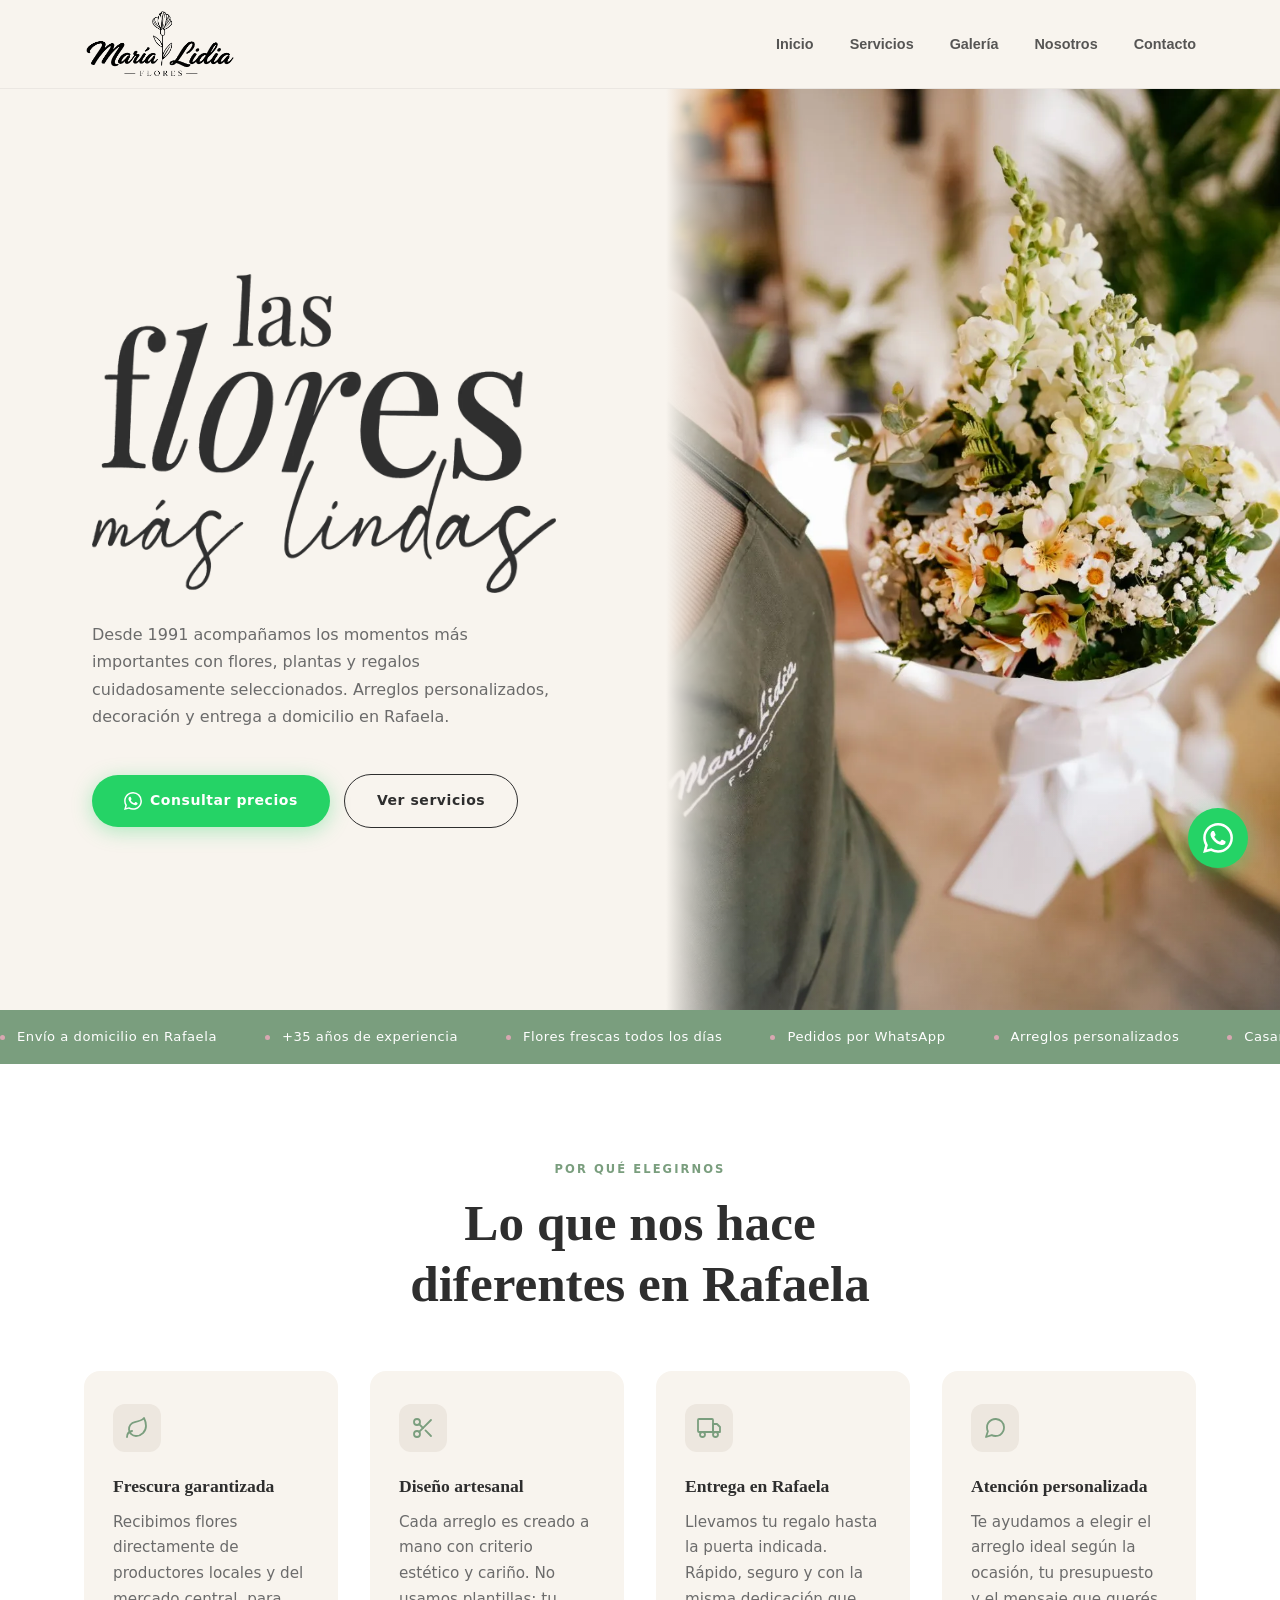
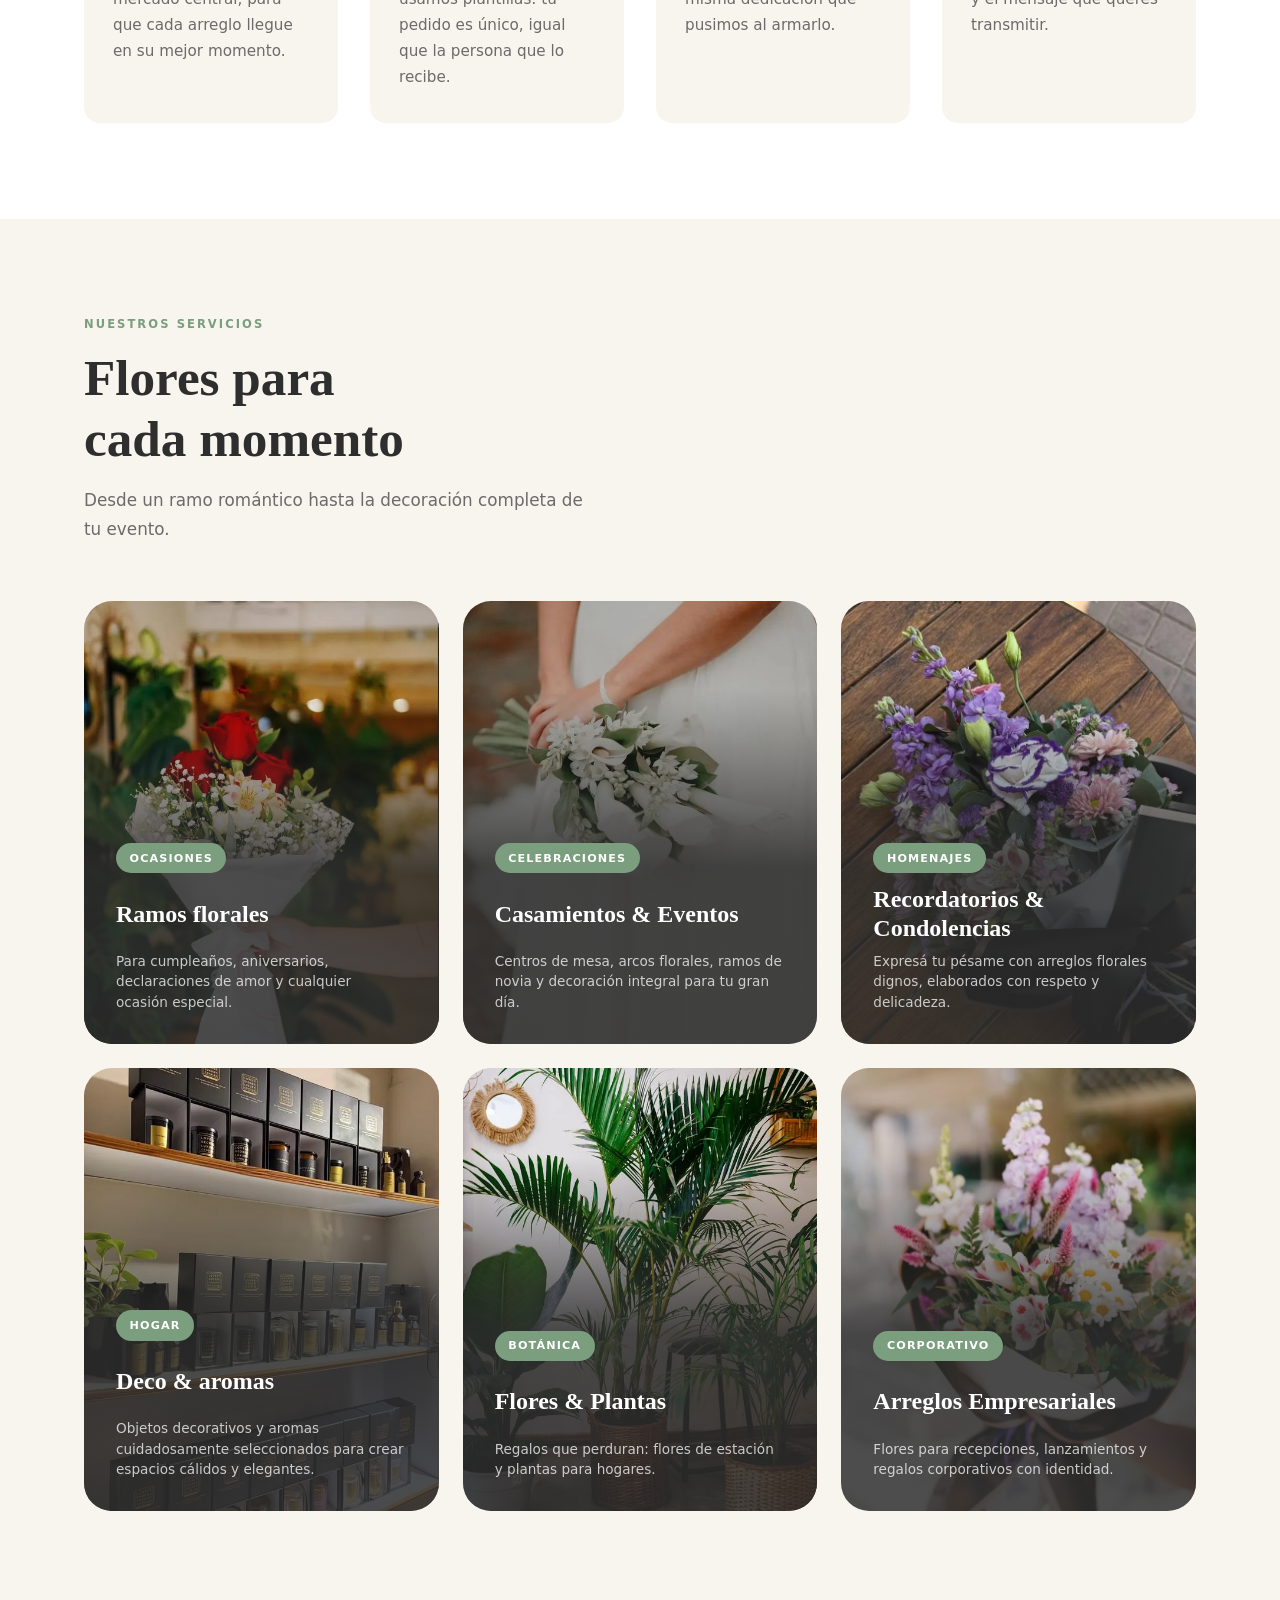
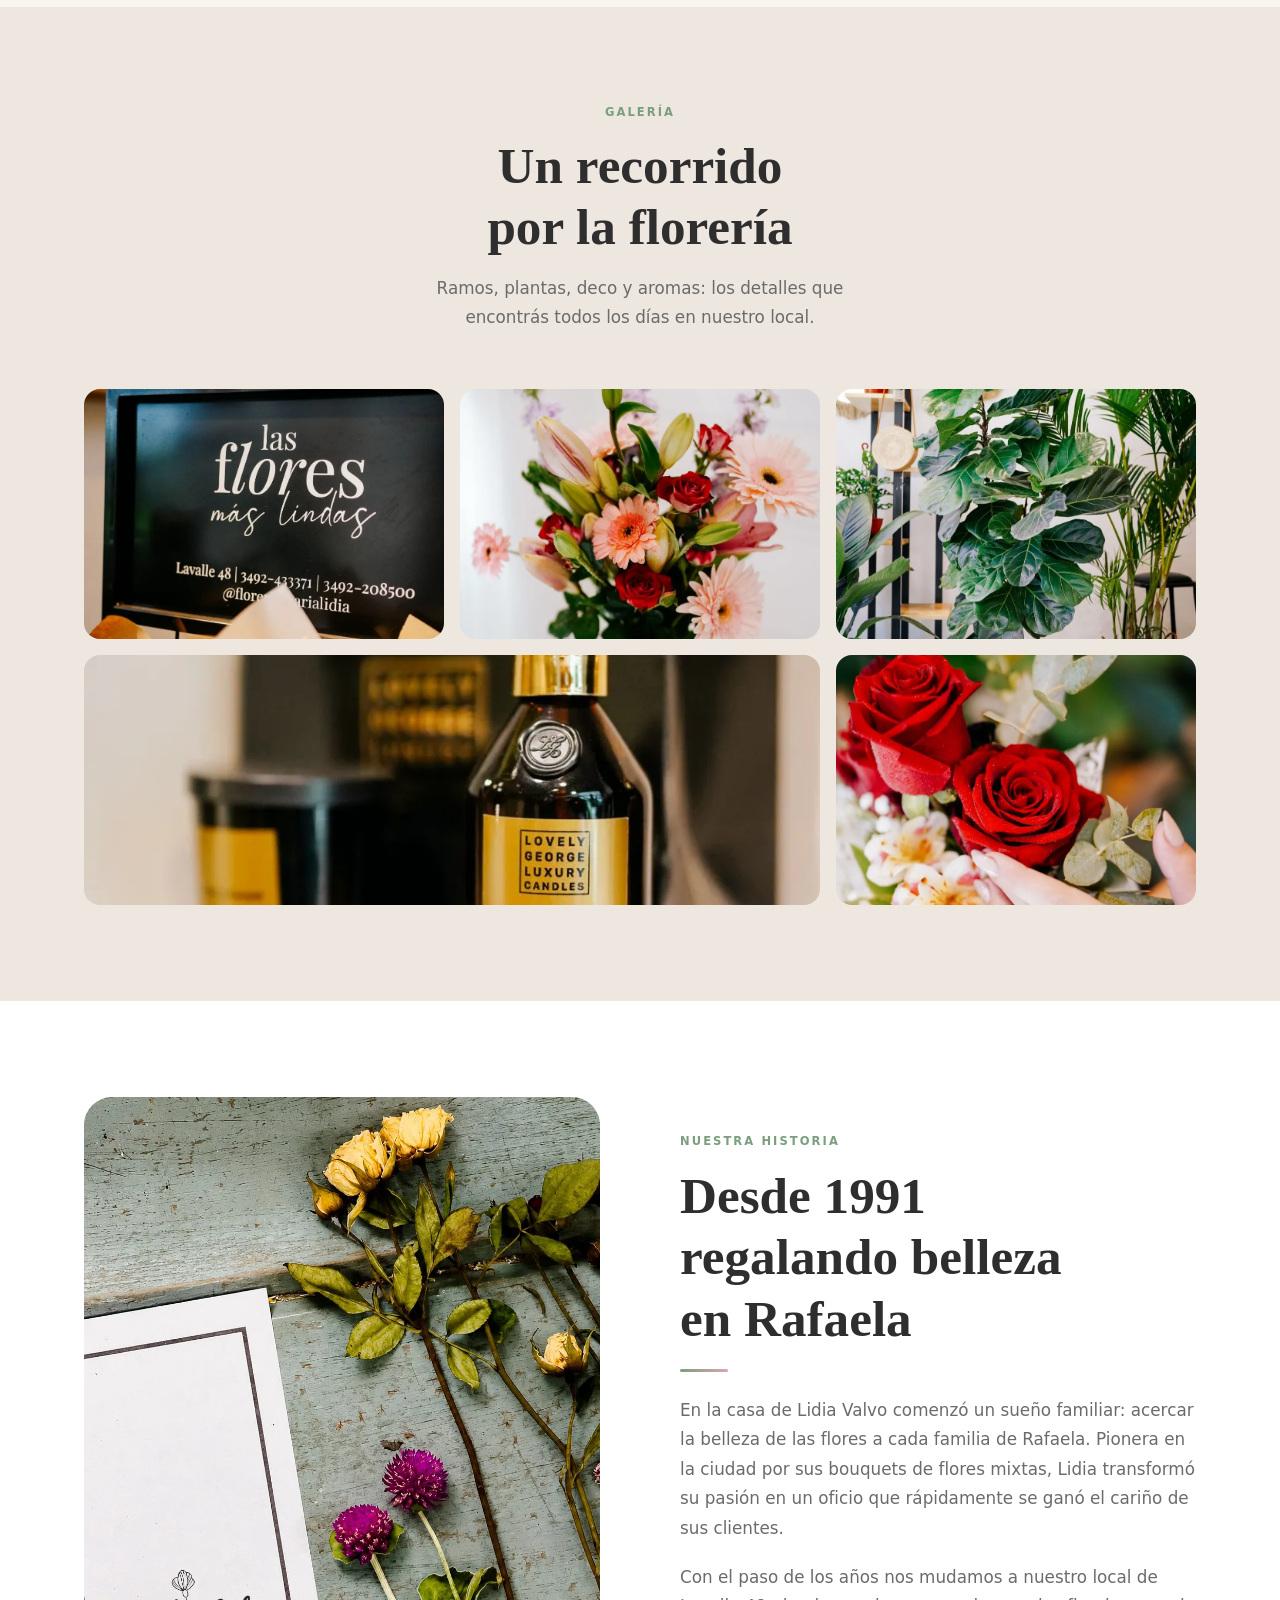
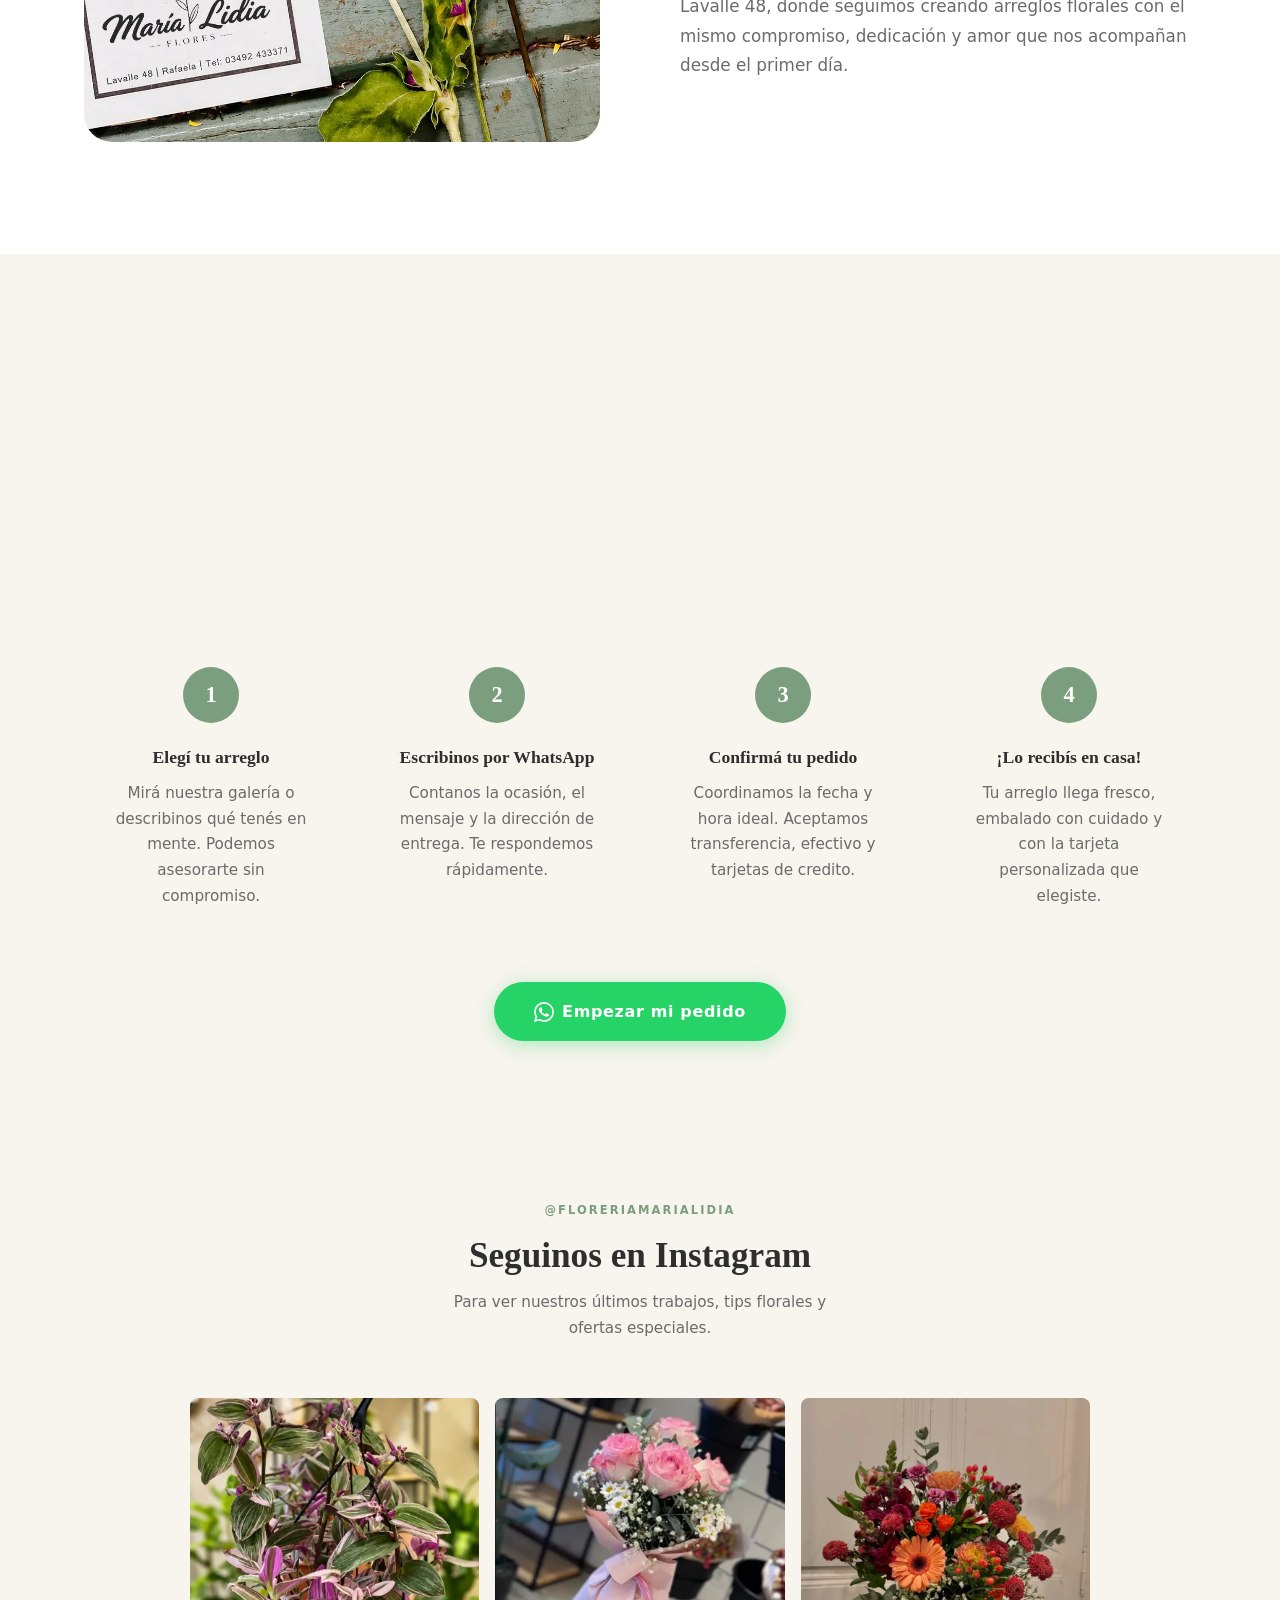
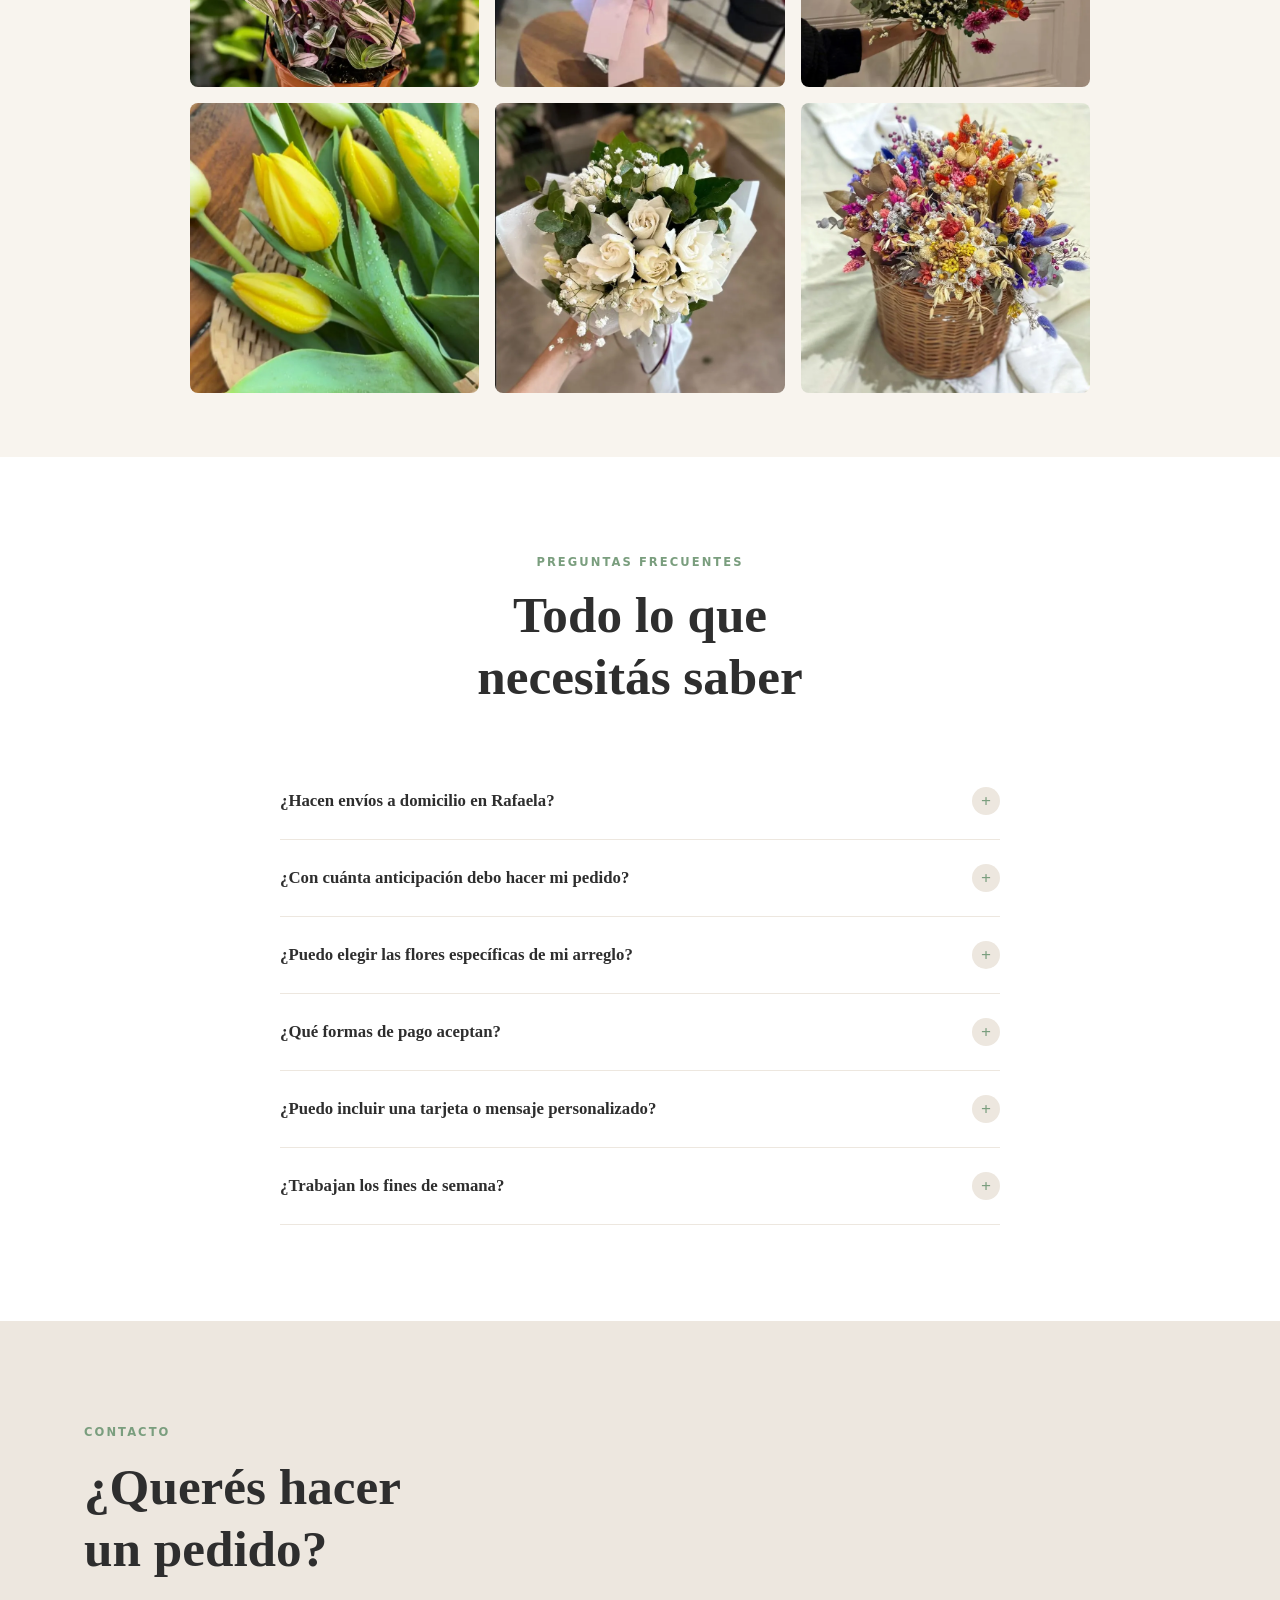
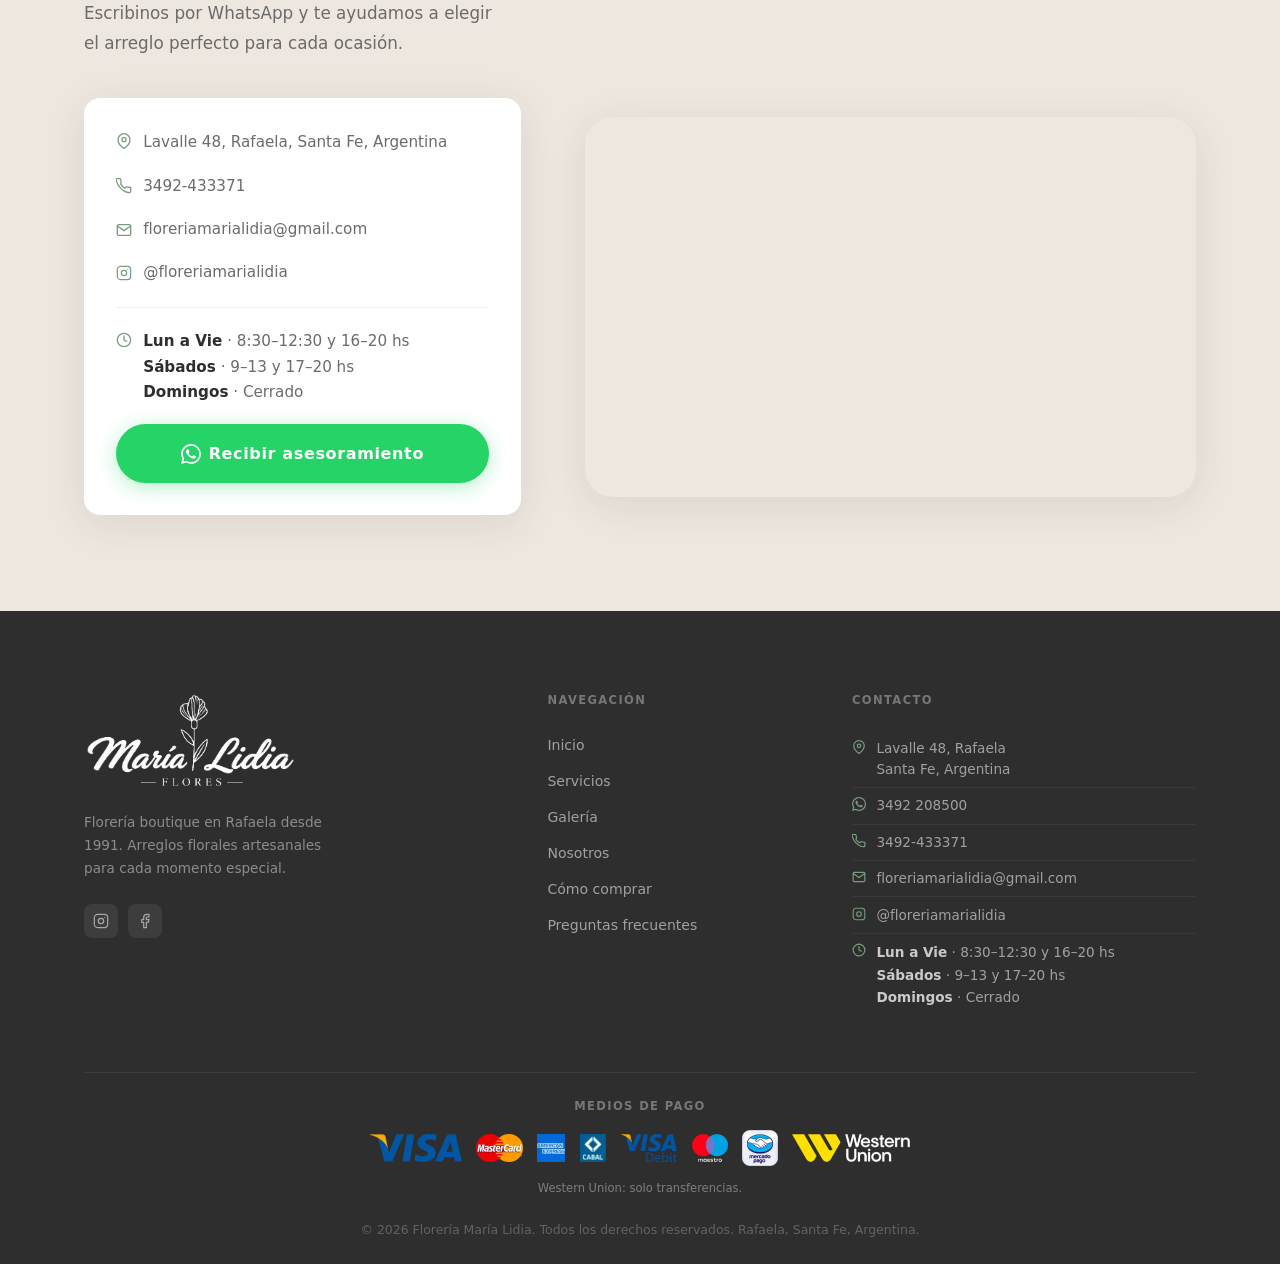
==== commit ab5257c3: "Rename iiindex.html to ndex.html" ====
--- a/ndex.html
+++ b/ndex.html
@@ -1,25 +1,182 @@
 <!DOCTYPE html>
-<html>
-<head>
-  <meta charset="utf-8">
-  <title>Florería María Lidia — Próximamente</title>
-  <style>
-    * { margin: 0; padding: 0; box-sizing: border-box; }
-    body { background: #F8F4EE; display: flex; align-items: center; justify-content: center; min-height: 100vh; font-family: -apple-system, BlinkMacSystemFont, sans-serif; }
-    #__bundler_loading { position: fixed; bottom: 20px; right: 20px; font: 13px/1.4 -apple-system, BlinkMacSystemFont, sans-serif; color: #666; background: #fff; padding: 8px 14px; border-radius: 8px; box-shadow: 0 1px 4px rgba(0,0,0,0.12); z-index: 10000; }
-    #__bundler_thumbnail { position: fixed; inset: 0; width: 100%; height: 100%; display: flex; align-items: center; justify-content: center; background: #F8F4EE; z-index: 9999; }
-    #__bundler_thumbnail svg { width: 100%; height: 100%; object-fit: contain; }
-    #__bundler_placeholder { color: #999; font-size: 14px; }
-  </style>
-  <noscript>
-    <style>#__bundler_loading { display: none; }</style>
-    <div style="position:fixed;bottom:12px;left:12px;font:13px/1.4 -apple-system,BlinkMacSystemFont,sans-serif;color:#999;background:rgba(255,255,255,0.9);padding:6px 12px;border-radius:6px;box-shadow:0 1px 4px rgba(0,0,0,0.08);z-index:10000;">
-      This page requires JavaScript to display.
-    </div>
-  </noscript>
+<html lang="es-AR"><head>
+  <meta charset="UTF-8">
+  
+  <link rel="icon" type="image/png" sizes="16x16" href="img/favicon-16.png">
+  <link rel="icon" type="image/png" sizes="32x32" href="img/favicon-32.png">
+  <link rel="icon" type="image/png" sizes="48x48" href="img/favicon-48.png">
+  <link rel="shortcut icon" href="img/favicon-32.png">
+  <link rel="apple-touch-icon" sizes="180x180" href="img/apple-touch-icon.png">
+  <meta name="viewport" content="width=device-width, initial-scale=1.0">
+  <meta name="theme-color" content="#7A9E7E">
+  <title>Florería María Lidia | Arreglos Florales y Ramos en Rafaela, Santa Fe</title>
+  <meta name="description" content="Florería María Lidia en Rafaela, Santa Fe. Más de 30 años creando ramos de flores y arreglos florales para cumpleaños, aniversarios, casamientos y eventos. Envío a domicilio. ¡Consultá por WhatsApp!">
+  <link rel="canonical" href="https://www.floreriamarialidia.com.ar/">
+  <meta name="robots" content="index, follow">
+  <meta name="geo.region" content="AR-S">
+  <meta name="geo.placename" content="Rafaela, Santa Fe, Argentina">
+  <meta property="og:type" content="website">
+  <meta property="og:url" content="https://www.floreriamarialidia.com.ar/">
+  <meta property="og:site_name" content="Florería María Lidia">
+  <meta property="og:title" content="Florería María Lidia | Flores y Arreglos en Rafaela">
+  <meta property="og:description" content="Arreglos florales únicos para cada momento especial. Más de 30 años en Rafaela.">
+  <meta property="og:locale" content="es_AR">
+  <meta property="og:image" content="https://www.floreriamarialidia.com.ar/og-image.jpg">
+  <meta property="og:image:width" content="1200">
+  <meta property="og:image:height" content="630">
+  <meta property="og:image:alt" content="Ramo artesanal de Florería María Lidia, Rafaela">
+  <meta name="twitter:card" content="summary_large_image">
+  <meta name="twitter:title" content="Florería María Lidia | Flores y Arreglos en Rafaela">
+  <meta name="twitter:description" content="Arreglos florales únicos para cada momento especial. Más de 30 años en Rafaela.">
+  <meta name="twitter:image" content="https://www.floreriamarialidia.com.ar/og-image.jpg">
+  <script type="application/ld+json">
+  {
+    "@context": "https://schema.org",
+    "@type": [
+      "LocalBusiness",
+      "Florist"
+    ],
+    "name": "Florería María Lidia",
+    "description": "Florería boutique en Rafaela, Santa Fe. Arreglos florales artesanales desde 1991.",
+    "url": "https://www.floreriamarialidia.com.ar",
+    "telephone": "+5493492208500",
+    "email": "floreriamarialidia@gmail.com",
+    "foundingDate": "1991",
+    "image": "https://www.floreriamarialidia.com.ar/og-image.jpg",
+    "logo": "https://www.floreriamarialidia.com.ar/img/01-maria-lidia-flores.webp",
+    "hasMap": "https://www.google.com/maps/search/?api=1&query=Lavalle+48%2C+Rafaela%2C+Santa+Fe",
+    "priceRange": "$$",
+    "address": {
+      "@type": "PostalAddress",
+      "streetAddress": "Lavalle 48",
+      "addressLocality": "Rafaela",
+      "addressRegion": "Santa Fe",
+      "postalCode": "2300",
+      "addressCountry": "AR"
+    },
+    "geo": {
+      "@type": "GeoCoordinates",
+      "latitude": -31.2525,
+      "longitude": -61.4873
+    },
+    "openingHoursSpecification": [
+      {
+        "@type": "OpeningHoursSpecification",
+        "dayOfWeek": [
+          "Monday",
+          "Tuesday",
+          "Wednesday",
+          "Thursday",
+          "Friday"
+        ],
+        "opens": "08:30",
+        "closes": "12:30"
+      },
+      {
+        "@type": "OpeningHoursSpecification",
+        "dayOfWeek": [
+          "Monday",
+          "Tuesday",
+          "Wednesday",
+          "Thursday",
+          "Friday"
+        ],
+        "opens": "16:00",
+        "closes": "20:00"
+      },
+      {
+        "@type": "OpeningHoursSpecification",
+        "dayOfWeek": "Saturday",
+        "opens": "09:00",
+        "closes": "13:00"
+      },
+      {
+        "@type": "OpeningHoursSpecification",
+        "dayOfWeek": "Saturday",
+        "opens": "17:00",
+        "closes": "20:00"
+      }
+    ],
+    "sameAs": [
+      "https://www.instagram.com/floreriamarialidia",
+      "https://www.facebook.com/floreriamarialidia"
+    ]
+  }
+  </script>
+  <!-- ════════════════════════════════════════════════════════════════
+       aggregateRating: NO completar con números inventados.
+       Google penaliza reseñas falsas. Cuando tengas tu rating real de
+       Google Business Profile, agregá este bloque DENTRO del JSON-LD de
+       arriba (p. ej. justo después de "priceRange"), con tus datos reales:
+
+         "aggregateRating": {
+           "@type": "AggregateRating",
+           "ratingValue": "4.9",      ← tu promedio real
+           "reviewCount": "127"        ← cantidad real de reseñas
+         },
+  ═════════════════════════════════════════════════════════════════════ -->
+  <script type="application/ld+json">
+  {
+    "@context": "https://schema.org",
+    "@type": "FAQPage",
+    "mainEntity": [
+      {
+        "@type": "Question",
+        "name": "¿Hacen envíos a domicilio en Rafaela?",
+        "acceptedAnswer": {
+          "@type": "Answer",
+          "text": "Sí, realizamos envíos en toda la ciudad de Rafaela y zonas cercanas. El costo de envío varía según la distancia y se informa al confirmar el pedido."
+        }
+      },
+      {
+        "@type": "Question",
+        "name": "¿Con cuánta anticipación debo hacer mi pedido?",
+        "acceptedAnswer": {
+          "@type": "Answer",
+          "text": "Para pedidos estándar, recomendamos al menos 24 horas. Para eventos grandes como casamientos, lo ideal es consultar con 2 semanas de anticipación. Para urgencias, ¡escribinos igual!"
+        }
+      },
+      {
+        "@type": "Question",
+        "name": "¿Puedo elegir las flores específicas de mi arreglo?",
+        "acceptedAnswer": {
+          "@type": "Answer",
+          "text": "Absolutamente. Podés elegir el tipo de flores, colores, tamaño y estilo. Trabajamos en conjunto con vos para crear algo que represente lo que querés transmitir. Sujeto a disponibilidad."
+        }
+      },
+      {
+        "@type": "Question",
+        "name": "¿Qué formas de pago aceptan?",
+        "acceptedAnswer": {
+          "@type": "Answer",
+          "text": "Podés pagar mediante transferencia bancaria, en efectivo o con tarjetas de crédito y débito. Los envíos y las reservas se toman con pago anticipado para garantizar la disponibilidad y confirmar tu pedido."
+        }
+      },
+      {
+        "@type": "Question",
+        "name": "¿Puedo incluir una tarjeta o mensaje personalizado?",
+        "acceptedAnswer": {
+          "@type": "Answer",
+          "text": "¡Claro! Incluimos tarjeta personalizada sin costo adicional. Solo contanos qué querés que diga al hacer el pedido."
+        }
+      },
+      {
+        "@type": "Question",
+        "name": "¿Trabajan los fines de semana?",
+        "acceptedAnswer": {
+          "@type": "Answer",
+          "text": "Sí. Atendemos de lunes a viernes de 8:30 a 12:30 hs y de 16:00 a 20:00 hs. Los sábados de 9:00 a 13:00 hs y de 17:00 a 20:00 hs. Para urgencias fuera del horario, podés escribirnos por WhatsApp."
+        }
+      }
+    ]
+  }
+  </script>
+  <link rel="preconnect" href="https://fonts.googleapis.com">
+  <link rel="preconnect" href="https://fonts.gstatic.com" crossorigin="">
+  <link rel="stylesheet" href="css/styles.css">
 </head>
 <body>
-  <div id="__bundler_thumbnail">
+<template id="__bundler_thumbnail" data-bg-color="#F8F4EE">
   <svg viewBox="0 0 1200 800" xmlns="http://www.w3.org/2000/svg">
     <rect width="1200" height="800" fill="#F8F4EE"></rect>
     <g transform="translate(600,360)" fill="none" stroke="#7A9E7E" stroke-width="14" stroke-linecap="round" stroke-linejoin="round">
@@ -32,174 +189,487 @@
       <ellipse cx="-80" cy="-46" rx="58" ry="34"></ellipse>
       <path d="M0 92 L0 230" stroke-width="16"></path>
     </g>
-    <text x="600" y="640" text-anchor="middle" font-family="Georgia, serif" font-size="58" font-style="italic" fill="#2E2E2E">Próximamente</text>
+    <text x="600" y="640" text-anchor="middle" font-family="Georgia, serif" font-size="58" font-style="italic" fill="#2E2E2E">Florería María Lidia</text>
   </svg>
+</template>
+
+<!-- HEADER -->
+<header id="header" role="banner">
+  <div class="container">
+    <nav class="nav-inner" aria-label="Navegación principal" style="font-family: sans-serif">
+      <a href="#hero" class="nav-logo" aria-label="Florería María Lidia - Inicio">
+        <img src="img/01-maria-lidia-flores.webp" alt="María Lidia Flores">
+      </a>
+      <div class="nav-links" role="list">
+        <a href="#hero" style="font-weight:600">Inicio</a>
+        <a href="#servicios" style="font-weight:600">Servicios</a>
+        <a href="#galeria" style="font-weight:600">Galería</a>
+        <a href="#nosotros" style="font-weight:600">Nosotros</a>
+        <a href="#contacto" style="font-weight:600">Contacto</a>
+      </div>
+      <button class="hamburger" id="hamburger" aria-label="Abrir menú" aria-expanded="false" aria-controls="mobile-nav">
+        <span></span><span></span><span></span>
+      </button>
+    </nav>
+  </div>
+</header>
+<nav class="mobile-nav" id="mobile-nav" role="dialog" aria-modal="true">
+  <button class="mobile-close" id="mobile-close" aria-label="Cerrar menú">✕</button>
+  <a href="#hero" class="mobile-link">Inicio</a>
+  <a href="#servicios" class="mobile-link">Servicios</a>
+  <a href="#galeria" class="mobile-link">Galería</a>
+  <a href="#nosotros" class="mobile-link">Nosotros</a>
+  <a href="#faq" class="mobile-link">FAQ</a>
+  <a href="#contacto" class="mobile-link">Contacto</a>
+  <a href="https://wa.me/5493492208500?text=Hola!%20Quiero%20consultar%20sobre%20flores." class="btn btn-wapp" target="_blank" rel="noopener">Pedir por WhatsApp</a>
+</nav>
+<main>
+<!-- HERO -->
+<section id="hero" role="region" aria-label="Inicio">
+  <div class="hero-inner">
+
+    <!-- Columna texto (izquierda) -->
+    <div class="hero-content">
+      <h1 class="hero-title">
+        <img src="img/02-las-flores-mas-lindas-floreria-m.webp" alt="Las flores más lindas — Florería María Lidia en Rafaela" class="hero-title-img">
+      </h1>
+      <p class="hero-subtitle">
+        Desde 1991 acompañamos los momentos más importantes con flores, plantas y regalos cuidadosamente seleccionados. Arreglos personalizados, decoración y entrega a domicilio en Rafaela.<br>
+      </p>
+      <div class="hero-actions">
+        <a href="https://wa.me/5493492208500?text=Hola!%20Quer%C3%ADa%20consultar%20precios%20de%20sus%20arreglos." class="btn btn-wapp" target="_blank" rel="noopener">
+          <svg width="18" height="18" viewBox="0 0 24 24" fill="currentColor" aria-hidden="true"><path d="M17.472 14.382c-.297-.149-1.758-.867-2.03-.967-.273-.099-.471-.148-.67.15-.197.297-.767.966-.94 1.164-.173.199-.347.223-.644.075-.297-.15-1.255-.463-2.39-1.475-.883-.788-1.48-1.761-1.653-2.059-.173-.297-.018-.458.13-.606.134-.133.298-.347.446-.52.149-.174.198-.298.298-.497.099-.198.05-.371-.025-.52-.075-.149-.669-1.612-.916-2.207-.242-.579-.487-.5-.669-.51-.173-.008-.371-.01-.57-.01-.198 0-.52.074-.792.372-.272.297-1.04 1.016-1.04 2.479 0 1.462 1.065 2.875 1.213 3.074.149.198 2.096 3.2 5.077 4.487.709.306 1.262.489 1.694.625.712.227 1.36.195 1.871.118.571-.085 1.758-.719 2.006-1.413.248-.694.248-1.289.173-1.413-.074-.124-.272-.198-.57-.347m-5.421 7.403h-.004a9.87 9.87 0 01-5.031-1.378l-.361-.214-3.741.982.998-3.648-.235-.374a9.86 9.86 0 01-1.51-5.26c.001-5.45 4.436-9.884 9.888-9.884 2.64 0 5.122 1.03 6.988 2.898a9.825 9.825 0 012.893 6.994c-.003 5.45-4.437 9.884-9.885 9.884m8.413-18.297A11.815 11.815 0 0012.05 0C5.495 0 .16 5.335.157 11.892c0 2.096.547 4.142 1.588 5.945L.057 24l6.305-1.654a11.882 11.882 0 005.683 1.448h.005c6.554 0 11.89-5.335 11.893-11.893a11.821 11.821 0 00-3.48-8.413Z"></path></svg>
+          Consultar precios
+        </a>
+        <a href="#servicios" class="btn btn-outline">Ver servicios</a>
+      </div>
+    </div>
+
+    <!-- Columna foto (derecha) -->
+    <div class="hero-photo-col">
+      <img src="img/03-ramo-artesanal-de-lisianthus-bla.webp" alt="Ramo artesanal de lisianthus blancos y rosas amarillas — Florería María Lidia Rafaela" loading="eager" fetchpriority="high">
+    </div>
+
+  </div>
+</section>
+
+<!-- RIBBON -->
+<div class="ribbon" aria-hidden="true">
+  <div class="ribbon-track">
+    <span class="ribbon-item"><span class="ribbon-dot"></span>Envío a domicilio en Rafaela</span>
+    <span class="ribbon-item"><span class="ribbon-dot"></span>+35 años de experiencia</span>
+    <span class="ribbon-item"><span class="ribbon-dot"></span>Flores frescas todos los días</span>
+    <span class="ribbon-item"><span class="ribbon-dot"></span>Pedidos por WhatsApp</span>
+    <span class="ribbon-item"><span class="ribbon-dot"></span>Arreglos personalizados</span>
+    <span class="ribbon-item"><span class="ribbon-dot"></span>Casamientos y eventos</span>
+    <span class="ribbon-item"><span class="ribbon-dot"></span>Envío a domicilio en Rafaela</span>
+    <span class="ribbon-item"><span class="ribbon-dot"></span>+35 años de experiencia</span>
+    <span class="ribbon-item"><span class="ribbon-dot"></span>Flores frescas todos los días</span>
+    <span class="ribbon-item"><span class="ribbon-dot"></span>Pedidos por WhatsApp</span>
+    <span class="ribbon-item"><span class="ribbon-dot"></span>Arreglos personalizados</span>
+    <span class="ribbon-item"><span class="ribbon-dot"></span>Casamientos y eventos</span>
+  </div>
 </div>
-  <div id="__bundler_loading">Unpacking...</div>
-
-  <script>
-    
-document.addEventListener('DOMContentLoaded', async function() {
-  const loading = document.getElementById('__bundler_loading');
-  function setStatus(msg) { if (loading) loading.textContent = msg; }
-
-  const FONT_MIME = /^(font[/]|application[/](x-)?font-|application[/]vnd\.ms-fontobject)/i;
-  const MIME_TOKEN = /^[\w.+-]+[/][\w.+-]+$/;
-  function toBase64(bytes) {
-    let bin = '';
-    for (let i = 0; i < bytes.length; i += 0x8000) {
-      bin += String.fromCharCode.apply(null, bytes.subarray(i, i + 0x8000));
-    }
-    return btoa(bin);
-  }
-
-  // Error sink persists across replaceWith since it's on window, not the DOM.
-  window.addEventListener('error', function(e) {
-    var p = document.body || document.documentElement;
-    var d = document.getElementById('__bundler_err') || p.appendChild(document.createElement('div'));
-    d.id = '__bundler_err';
-    d.style.cssText = 'position:fixed;bottom:12px;left:12px;right:12px;font:12px/1.4 ui-monospace,monospace;background:#2a1215;color:#ff8a80;padding:10px 14px;border-radius:8px;border:1px solid #5c2b2e;z-index:99999;white-space:pre-wrap;max-height:40vh;overflow:auto';
-    d.textContent = (d.textContent ? d.textContent + String.fromCharCode(10) : '') +
-      '[bundle] ' + (e.message || e.type) +
-      (e.filename ? ' (' + e.filename.slice(0, 60) + ':' + e.lineno + ')' : '');
-  }, true);
-
-  try {
-    const manifestEl = document.querySelector('script[type="__bundler/manifest"]');
-    const templateEl = document.querySelector('script[type="__bundler/template"]');
-    if (!manifestEl || !templateEl) {
-      setStatus('Error: missing bundle data');
-      console.error('[bundler] Missing script tags — manifestEl:', !!manifestEl, 'templateEl:', !!templateEl);
-      return;
-    }
-
-    const manifest = JSON.parse(manifestEl.textContent);
-    let template = JSON.parse(templateEl.textContent);
-
-    const uuids = Object.keys(manifest);
-    setStatus('Unpacking ' + uuids.length + ' assets...');
-
-    const blobUrls = {};
-    await Promise.all(uuids.map(async (uuid) => {
-      const entry = manifest[uuid];
-      try {
-        const binaryStr = atob(entry.data);
-        const bytes = new Uint8Array(binaryStr.length);
-        for (let i = 0; i < binaryStr.length; i++) bytes[i] = binaryStr.charCodeAt(i);
-
-        let finalBytes = bytes;
-        if (entry.compressed) {
-          if (typeof DecompressionStream !== 'undefined') {
-            const ds = new DecompressionStream('gzip');
-            const writer = ds.writable.getWriter();
-            const reader = ds.readable.getReader();
-            writer.write(bytes);
-            writer.close();
-            const chunks = [];
-            let totalLen = 0;
-            while (true) {
-              const { done, value } = await reader.read();
-              if (done) break;
-              chunks.push(value);
-              totalLen += value.length;
-            }
-            finalBytes = new Uint8Array(totalLen);
-            let offset = 0;
-            for (const chunk of chunks) { finalBytes.set(chunk, offset); offset += chunk.length; }
-          } else {
-            console.warn('DecompressionStream not available, asset ' + uuid + ' may not render');
-          }
-        }
-
-        if (FONT_MIME.test(entry.mime) && MIME_TOKEN.test(entry.mime)) {
-          // Strict artifact hosts allow font-src data: but not blob:.
-          blobUrls[uuid] = 'data:' + entry.mime + ';base64,' +
-            (entry.compressed ? toBase64(finalBytes) : entry.data);
-        } else {
-          blobUrls[uuid] = URL.createObjectURL(new Blob([finalBytes], { type: entry.mime }));
-        }
-      } catch (err) {
-        console.error('Failed to decode asset ' + uuid + ':', err);
-        blobUrls[uuid] = URL.createObjectURL(new Blob([], { type: entry.mime }));
-      }
-    }));
-
-    const extResEl = document.querySelector('script[type="__bundler/ext_resources"]');
-    const extResources = extResEl ? JSON.parse(extResEl.textContent) : [];
-    const resourceMap = {};
-    for (const entry of extResources) {
-      if (blobUrls[entry.uuid]) resourceMap[entry.id] = blobUrls[entry.uuid];
-    }
-
-    setStatus('Rendering...');
-    for (const uuid of uuids) template = template.split(uuid).join(blobUrls[uuid]);
-
-    // Strip integrity + crossorigin — blob URLs from a file:// document inherit
-    // a null origin, so crossorigin forces a CORS fetch that SRI then rejects.
-    // The manifest bytes are ours; SRI protects against CDN compromise, not this.
-    template = template.replace(/\s+integrity="[^"]*"/gi, '').replace(/\s+crossorigin="[^"]*"/gi, '');
-
-    const resourceScript = '<script>window.__resources = ' +
-      JSON.stringify(resourceMap).split('</' + 'script>').join('<\\/' + 'script>') +
-      ';</' + 'script>';
-    // Inject after <head> so the DOCTYPE stays first; prepending the script
-    // would push the parser into quirks mode. DOMParser always emits a <head>
-    // (synthesizing one if the source HTML omitted it) but may carry
-    // attributes through, so match the full opening tag. slice() rather than
-    // replace() keeps us clear of $-pattern substitution in resourceScript.
-    const headOpen = template.match(/<head[^>]*>/i);
-    if (headOpen) {
-      const i = headOpen.index + headOpen[0].length;
-      template = template.slice(0, i) + resourceScript + template.slice(i);
-    }
-
-    // Parse the template and swap the root element. Scripts inserted via
-    // DOMParser/replaceWith are inert per spec — re-create each with
-    // createElement so they execute, awaiting onload for src scripts to
-    // preserve ordering (React before ReactDOM before Babel before text/babel).
-    const doc = new DOMParser().parseFromString(template, 'text/html');
-    document.documentElement.replaceWith(doc.documentElement);
-    const dead = Array.from(document.scripts);
-    for (const old of dead) {
-      const s = document.createElement('script');
-      for (const a of old.attributes) s.setAttribute(a.name, a.value);
-      s.textContent = old.textContent;
-      // text/babel scripts with a src: fetch and inline. transformScriptTags
-      // does XHR against the src, but blob:null/ from a file:// origin is
-      // silently dropped. Inlining makes it a plain inline babel script,
-      // which transformScriptTags handles unconditionally.
-      if ((s.type === 'text/babel' || s.type === 'text/jsx') && s.src) {
-        const r = await fetch(s.src);
-        s.textContent = await r.text();
-        s.removeAttribute('src');
-      }
-      const p = s.src ? new Promise(function(r) { s.onload = s.onerror = r; }) : null;
-      old.replaceWith(s);
-      if (p) await p;
-    }
-    // Babel standalone auto-transforms type=text/babel on DOMContentLoaded,
-    // which fired before we swapped the document. Trigger manually if present.
-    if (window.Babel && typeof window.Babel.transformScriptTags === 'function') {
-      window.Babel.transformScriptTags();
-    }
-  } catch (err) {
-    setStatus('Error unpacking: ' + err.message);
-    console.error('Bundle unpack error:', err);
-  }
-});
-
-  </script>
-
-  <script type="__bundler/manifest">
-{"01911236-bb0d-4db6-898d-cfa3273e10aa":{"mime":"font/woff2","compressed":false,"data":"d09GMgABAAAAAF4IABQAAAAAuWQAAF2UAAEAAAAAAAAAAAAAAAAAAAAAAAAAAAAAGoNpG6xmHIEsP0hWQVKGKT9NVkFSRgZgP1NUQVSBOCcyAINQL34RCArjKM4bC4MgADCBqGIBNgIkA4Y8BCAFiQIHkBgb1qsHmIc18OtOAK3Vp/V7rYLp5g7ldhSgyttuswO126FI1LNvm/3/n5OcDFGSbhBUtavffzCRIBFlhwLZeqFAaAiF2bGMZXoa22vPm23Mz6xas7EF3oVmGLcViljVwyIK5RarBgoEpWCJXe5og5uzuG50+JkVxgNVGCgmSynBjGDGk8/gHSmcRMLOOrN64cj4kr1Tv8u8cRSFHyaNAq8x+0Ze4bXnNDB8z9dhtLnlQD5S8kBUJERFY5QNxR5nxk/8/Wv9JL7uN/r3yZSK6Xr5IrBxGSNJ1nl5/nn/nlxn3/v+CAHMctBFrKTOqpLKrsEu837gt9kDY46Fjo89q5FoKfmfyI+UiKCEgKKAOgTFqLWuXOe1u9vV7m63q11V7Socnrb57wIltLERs5ZxoC4qjEW7ykPCLqzAxKhvb1hfV9bShb3SKRYoc3jctH94lJhBSAghQbSIF2oyOTMta++b+e6LykT0bzXarvsB5/JflaJFxHfmA9bCiTFTZ/nizrZ/5pge0IIf9TS1tGkak1aBuf/f3OdMoPBuoDSZtLFLsujqWiFDP/lAsOt+7PzjawyiBWF22/8AEg79cI73XnqBJtf0UvjAOACwUxPCsNuEnx585bL3dY+02rvsEAJ2GadI0cj/CDegBoANPPzfu/tORAHmYy2L0jnJoizwEukElvi/ILOF5Mg72gGZcp6jd6uvqjvdEdIEHz1W1Bj2xIRT+RKnYN/n6ZeYroky5sAYQ4DE5trrIRJHbcZmYEif/J7NxUZKlmC2BDOZbCaTHXOzvuPAd44jnOt/dS0BTxHvYzL3NHeH+rAfK7Oq/SbbwLi5kDNwceVTIQIQxoYs4PklBdf5+0RkGV/qwNhCyd8vl110Ffs/nWWrsdZrOvAcU4CLjrnqx39mJI3GMshWzrIOaEGHC4E71sq7ebYDxBVw6Qsw1Hl9qqQFKuH1adN0qco0bapwGYhs7ytejSx+7uJetwKwAWkAmpDv9bk8rU4fn8+lttQCUGTCAmCwCQhhIIAkM5AAGf//VS3bDwqXExIFHfNgMzbDGbtF5ZDqEGs3BQSCZyAqcaTVmqJGNkbaAFGS/UVNwFDSJnJzpmPeGJ7ICX9JzTEUNnGTtCF2E3qHnCpXlYvSXeui7k1QrVxV1DcddSMjTJRKxUY62DnePdSiAkYgJI44lAN/9Uv3gVdvlVhMcN0SZPLVdZ/lx5BWOI1WaDMhE87hOK+DfBZyCFvSvtp7fRlTuw137sP6ckgCKKWQQVtOslDRUOwETvTz7DKmesrOe+7pZ5BZhICRUnduT0lBFlZ9i6gs4xNky9lwgQJcqRJXq8a16jEVHTMxMRsPCzRjFIrl5FgJxy2c2MODfXw4IIT7hPGgQTxmDE+YwjM24i3m8XY78YK9eL/9+KCD+LDT+KwL+Ea34Uvuwpddxvd7YKcE4H+o+I3RD2gjubwsSUS679nT+n35P8G+WoEA9d30A6+idZgoPIPP44YznxErNoo/I5+T5QRBddNlJsCOsmXWsIRzZY7lJd7Qw4WiUBJIMSHREiuzMqdQqqTKqvmy6kcwpjHBHK5zg8fcqh7WLCGEJWyx1Gc2dCMC5cH5cCW8DUmzYkgxUomWoBuxMrySSHPmE3VEM2WzKS4rCGJZUuVGoFN8sFINjVRsEjwH8gDAAdjNCsi0Ym8+ORwcZV3FgAACA1BKluc/QwwkKGA6MZPUvfc12KD6rNFYBKrPiwXDUHCxL94P1VIBowph3RzkonNi/bDas0NQ9KGXy5C6zF9oh9utZvs2TUW0kQK4Z/6vgKBIOO7ufRws32J9NeM2WKaVJnB76e124Atl/4s+h4aKRCSrnI7PXBJo873rwCDOtKlGHWguSXxqR6k6xgXZV6nRpa+WpsKVVrTa/lNbB1BYjjUgI1DM4/nsjIUSYekGNGUwZJvZlyk0/yy4p9nRrJ7ItVw16fzJ0mWzBESBL9O61RZphI7NYt+RSS9kYv9mL739ninOtczOZuBSU2vRaTngCXHn7nUszbNseOYMyDWdrD/XbV0ps+Jl75JUd4ORqRCuwEf83xBX1/szuOF3e9cx09G5MEkY1keXv+9IP+vpljDp/ZuA3xcZzZERL/oZbWdhc/q0zPboeMXGs+DMm6I1zxcb8Qgvqz5Bv/hclegYhJyCIpLG3Y0o2/[base64]/rFhoVWgki1FlULVdt2UTpZc8sJstRs/Am/[base64]/dccJ7rhbbvNE7WACHUQLacK5sb+Q6kMd6FnHqObA5cBKrs82iIi/F+YWRzwLTWqBcqFdteiPdmY95cEieIZRdnAnLuZaoXsXgMoNLxFyqi3PrMC7Upmpk9KBOo16OKyQxyYuYIxqzmrAR9cC++WOQT/tz2Q92zmwTEOCAEhgBOstUMc7U7PSha8vc2jP1VVvHj3qxyKG/GKtbYbQ+vY26Aj3Ml/yURwwLUkW4Vrn1W45HjHo5BhOGN8tlim0EnCC1qTuSrHbQpxmwyXCsRYVqnzZN4kgwTOgKLLTRaqPoMNh+TSvN6WPh5uCOjQ6JCyMsvcwZe6xJm3YnDMEewEyV8zpGteKhohQy8YPXJNAXC5i1KOUyMzlTuOVO3khZmcLB+UObte09Nm9g4SNqLswh0FW/YGfeXIyQ033/vBwxtRZbXym3ZS2rhcsXwgcjh11eEE+jKpCVAy4+v2VFc+E0Ng8szIFHASRgcV4aR4DRh/6CpWmLgs1wKCNnxNeyaxcs6v8x4WMFIBdS6c4ksSiktbYzGKxBqK77dJ2IkCtts4DrzzGxa2Lk4DRTy7LtTtbPczN4ugXuhYv6bmzEfNaYktAvK536wuZ6L4G7prV1GPypAewDti/[base64]/HyYeENTpe8oInCI94xTodMzzlHhWBd37AALjgkkkKe9zwiffSNgHxmo9CTUSQO01gqKj5zAQWZiDzzO+CnCYqYpM15jlmwR8CczRcs8gKW8xyn+cSEzxHnLPNLY/peSAnFZamP8YnhmOYhf0H4M+JqDREAd+SQKqRSUskEwKZzCDkQ2qZ2EQsNYp6qQyV0iTEaV9qA5u5SOClaJ/ImpOZMB8baHGkerVT3fSibGTF+JjPIwdhmcpMv7zHDx0rOIxRxEcxLZ3o3W0rRZnWsx3OsDLBsztG94/[base64]/FTmYtFYVKSkV224GKygKxR7pMWgQDWu2Vp1AWKYNtiDptZsfmohNCkQJMkyvHgK02kWBo0EAoLAy1h5PASmuUq7XBBodxpUmzh51YuvTRka3+zeXpZ3bQPKYKGWYVW22FPk3sE0N04NPjZ3KMFZ/adkZ0BWyOKjHouDJHHGK13YI5J8jpFRDp1uyAjbYICrAphdlvP41jdnKoJodrx8NTj0ahkcH14UOtGV1iPTD5XXaZid5ci2z7uOXjcGhj1YyFiYVkmQnvP6qXhxfJv7oqdQigzkIErgPmKvlOznqLNrd5C/NbbMqW629t/zYWtnNm2vGe7e3cweG/3ft2tGcnW3e2bxe37Orwbvbu7sIebt/D5r0c3sfB/Z09wNUDHT/I7Qe56zCvHuX9YzxxnHVAgPpZpv5EJzMi9UtTCqcIim49qtYBOGqaNa2H6Xy+O89d5snQlR7x5ftKoExzAWIOtKBlWDFegbfgm/z1/gZ/M1FB1JIR0iQTZD9tM1heis2zFS7BZbh+Psfn+ZqQE3WxIJbE8fykVJfaBWV58Z0mVUYIJYx0HWOMFYdKtGIQs1ghA4YWWGGDXQ2Kn8rLOvpMbw4LzuDsfuLu9ojHwxGe6Fq9K/YOZjD7Mpbx3bcjFarhL1br4Y4JhkUTQEAEK/2HPeDfN+Lf1cmt/TtYbAPA9ef3xD8e5cxHzVeuyUWvlziNPIcuNYMC0kBuiAM4KN5xnYpVK4R0psDw+NiOORgthYfB6s+nPDUC/Zh6fHUg3AvIQLwCrC4F4eP9xYClkYC1Ea87LxQnAPjxdx8LoQgBRSkqAQ0br4ikjQiAmgEBsI6fBU/hOQQqajNSayoYuHh+8VI16cYvkyP1y+HjV2iG3kqNQ4MIC4sBWLXvIL3t4Tv5DaROz7L8yOUh88vVIfe+WqUPMNTvIQDOR5ryh7KJ9FIQIk6tK5V1lY4J6WjWDw91yiPlTPX3cE/0Xf1iX7LUoD9YDQ6r37W0QMmL6ep9Pdbn+55+acgadAfTwf7eF/SWOxwb6xWNVihc5o8zQe7v/PIKrFWOqruAMCGsJOQArC2pyqhqY2qMKzDI525d7pEjLFdErQl1JtWb0mAa1YxGs2jWo9uAYROWzdi24NiKaw7PPL5tBLZrsoPQTmILJHaTaraXzD6o/[base64]/lUJ96MukWi8PHeK6g6Yk88fxDhnsAqMasFgVOipPSpj56PwgmXoQ9Wkq5EcAzsjofucMw4lVjxni2zkkjM8nBdFNXSgDVpGIGVlG/ZiYJP6I11YjRYtu+rygBx8sE0GJwDM4WdN9gwsQW+sHmrqqd85sBdjpcvMyrCddjjppt7xmNTieu2DFd5PMiyPPua4fmxYlFO9Yj1S4JnK1QEv3NPeU5eSPeuHe8FjW/FTmZA39GtDr3tLQ0quv7Ke8P6SpsCBSGxOHSj4JHf0oDoj8WGcFyJ1VLVQiZNn1yYEDp5Mq3v2m8K4cmbSS8vmby6q8tpTxA0cJnf/aF1T/[base64]/3OiQT2gFXI5NeXNvElfTO1RUANzTsuehJzGEgv6cgogSh1NL9RYeRevWXKyfS4SsikVXov75+ZlWUrOfZlUZVl20/8w8LaaCyU4FS765x2Nq2e9pyq+24Oc9QOqISS2XRG8yrrgLsWXYwyFxPEkEwwum7PiPF3TEBelsXTIN197TF+RdqE+7ULRzZsNyqFnb7/ihYcCLYC9mF/nvoY0MM0MtQypF2KEtbimMODjdiPgA1YWBJJhhhmcSimU9ITUGhNSSq6C6CjtsMngZR+LySfBJJaAph0QkE+Rw10klBZdjrOZ0ud1nbHmJQu1ChPncayqA+v1CHlpy0ocZtNgDL/nK+xOF39QQPAve9cS2i5rP7SgsJulBdUoUoA+LjkUQXHeqhLdGIWNMyou0JD9BdYi0dWoxm1o2NUZWBsBFjbzqJalePjueNRcjxOux8SK7GQ3IJLhHf4FXJD05q+QeprMhDqxEPJDW9rFSLTsECrCrLbTKWWHJ6OT/Ve4NcUd/u8HVc218D/5fjsn/UxwkqVBe2lmfAIkue5S8k6Q5o1BNN92nIUd1JL3aZI0O0cvRC74+qCW0wcVV5LkqVE1OP6sGlR5c5V/PCVvc/OjzBmqElKSWMiVPut59ruc2Efjv3NA316I2amy5vevjDACtA5HbOfgOE3RGq/9Vqkf/JmdCznqJaKUiWTAvXBoI3xbafZRUVqt2ky1QdVGTkzCmTeivJWl3Z0vRIObcM2fLquJsnzsgzbrkOw3NQUWONWo9qwaw0PpF/7cU6O9U6+bEmEqFQjQ32znLAkpx/4q5jiwo8bfTLIz9D7IOzHeOnU6/BAdST9WCQ3hZXvvmusZbFbmmZnWqtTno+U4NOwcBA0OtOCI/EvtwtLDm8nAvXUiLO7G6DuMWMfgnAgkL1CvznmOvXiE2wCJCtXE1yqRJrDS8fJTLqdAeOOfDaN01m56l3f4mfIPQRM+JKaDWxoiB+iyGqKFH+6e4oyl/c3w5N3UnZYZ7EzsUwUbOr+EwbdWmy4wgEpta8gSc9i4FrF0N1DyXpgrDNSGpUJrIxWhvlHiFUBVvv+ecrt9xmSUarRWzOnWVzt9ds20KceZ0W83aLVvXLQ46X9RcSm/AMJjanWEYn7Gia0CQ0OGnkG3JAh24x0smJe/AJCicoF8G6YGprn9BUT7BjHSll0JgD42hE86YuUDywcXRGgrMauCGVHKCgIf/cI1ODuBgabjmAsp+8UGNLLRWee+Ggieh65jGiBP3Biv/OKhYQc+f70EInnw+EJkLllubv9eL8Ux79Fb6/rJsGnkpZfwreAPk5k5FmhKvyHizCRHe9lCGN09PLSBD1V+5sGGmtWFJE6mifOsOGdp1RkY/1uKO9APQvj+sFOhQeYiod8au1qXUtjPXOejuPbd8cFfKGW6T2/RkZhcavSxCOMolJMYSWSu0+9JYDB51/hotLEvd/+OUC5TulfEywsyv/BGflD6uY+fKXwzpBfr5GHtP7lPWVPXfuAdLfH2cjOa9eujV5fE0CJPWVnzyGFBy4ijzajmxB4DSMr+d4Pdxpg0GIEnsuuHK84bkH/1tnyjTjLJeTlVSriRChz6qRrav+r+Yv41TYVO0frKZcqWYjtTrdDKqwFysNZM04kzKl0ZwXUwNDvPn39FCyUNq/66d9LMaS5ZXYhar3JdtV2z7UMPe7AQhrm2dOfNe+nmZNJjpbmgTargp0H7LfEcRVfLHKV9ZUja9Wrr128udhXUi3ZaPUKqyRSde6alExFqoTmSSCJnuMDg8+WvOE2Wo2CT01Je9jvXVCp9vVbn2LGL+3oh5tqKK1VCtfRN44dBhH2KrA9V7FzmN4SA9/[base64]/L2FoiHKbnCMfMNpkLgbLo2JSmF6f36Hw8dhdWD4wmGYQQ4cNOBpX8rXeOkwWxw2yYTyhmoyFJKKoWiOKhMQY1tOMrxZHeyTX4+p1KCESVwrqAaCEkVChwsVALEkg4cS1L08uVy6Cq5QngXYn02RkVbr/x4yeyGteSlek7uNLtjzV1BWV81Q/Kl8rMb//piqr6rPfBXJb3SNV3vddz9Qa+B34VJ9C9m+9BHa7kYeRvdLEdCJ3ITfN9/[base64]/f8Ke6XVWjJ+e+GVSF90w8DM1+TRxHAg4I/7Rn4AM6ad/QRxxBFToRhitToZpphqWlqhGPHkLFWrGeN0eFjTBgObbHL2cQ9yDIE5ynf7foiyZPd+/Lsf3j6DPIyA4rfd+h5u8dTz+/juOqPlOettOcazta1jTryhldLaYBxz1rbiZ+M9tTIbGWvEkHmEhoF0/gO52ScvE8rPurTaLDaW2YKVtD+cC7ZoB3JLIrl00n45f0Ru3BymhB235qbY86FmN+JGlklxbXn/k0/ipqOIlOz/x71/HL21O69FSe2RqXjBDuHwiln7pTwGY0vleKZXxg9rlczBVt1gAVyBLVs4XV7uxpZ1vbd3sne3M/wXwkHHkRP2nrY94mifaJvJLJ4Iq1WqqEY6Y+syH98RvLvEX2C15hxbtak/EOJvszqwueEW3BA3oJvt8toxQzCkm64F6vQu/fVc9asZSG1u2evG34Dy402rEDUkZesnv7mJcoUcW7y8dQqZexRWvyNECZXcyLFz1zk47g8JN/WXbCwR/y1B+Hx3s2aqSYbXxZ8x4ZzZTs8kR6ub4HR42NOG1Az9TAGrL5CTjBsyvCTF+IbGR9drGMk2Z4KpVCaYDidzTKPnjLnsCRomnaae+OClzTTuHzZoLqHt/qbBYYxbV9GlioQG5Oyrnerpw+hCk0SuWrzGxIHPI9qDOe27Y2QGQ6dJZUWsiiy6SFN6NnULwi05q/nEVhIV6c3eV9NxFJoTrz6Orjq9qTadQqENqxB9ZsflWWmTNgqBAh5t5cJN5xarc8DXf6727OU5ZGrrovePx8GyUvp/2Zv8GoNyuV655s9ZnMxQiVaqRctPgmBYP83xeDi4VLjILK7XMJNOZ5KpUicXtgc4ptFzx9z2JE0hm6Ve/eDnN6XkmhmG3yWYMeHc2a7GGQ6UstatfNJzi68UbQMxj8kU90xWZf6ZzbmIPHb/Y5jVHmcI2oRCfluUAbcssKR6lOFysEcIqgsEFcyHOspY4fLL2XGXfZSuVoupptUGx6pPIdtvSr2mepDfL1nJ0vK1I5PIXHv1Zc+5FCveu3Kt92ez+LnsC1nerwde+Nv15mv59B2B++WidekijnUHnr/PGccHaMGGum8GgJZhdjPThxxBQOmyrZcxsLKX0spiGjk8vrGnXiVudtYwtWwOz9BBjWdMlOxfsA4VR9LsNWwlQxXAHfPIXG/MYhCipr66qdHGHwsI8f96g/t1zf+AYuJ6IecD0RNHLSSx2CeQwMJOT2eC8OhlzaFeys9e6kqQB3o1fl6mDv8TLZcAJCcf9pMEKz0Rfw6N8TpBrQbtVv81n3hL/v16xuHv+Af+yeMtA49mr82Cs1evn3kBhtC06hDVkW9J5cyT4zmpTOPjTXslImvRmtdwGUI2INolZ6o7BBOiGPkblgwg+5GUL4NJoxORIZx5Dv0cNa5MNij6WhQMp4XuT+8pfy3XrL84RLLxmD5Vc73PKAnnwJst6fLr1erqyHvQQ1CH5FX+JyAfJqf/56ESlin0UTKxqtll8uBzOOJi+fBzimBplslS/m3lcq/IbEfaGrV5p8qryab8j7zmHPvM1rbcRnZbka6+5o/dQWa9y6cU0oWYuwISBEr/3k+ydl87ON6vnbnXS47Q5j9K5shnXTy9GEEKZCwaXZ5XEoIYxPAnLuUJpTgPhZCu0MfJ5Oz3/hPBQrzezZleSXOPzHGThmkZN16VRpHea4xknHZhKyfyfX8eSp3hLlG657lrh8Ql7Pn/[base64]/GwHYJn2FrC8gNeWP6aOjQAohhyayf6+0gB6KDf3Uo6NpjyBZhn0Qy/YYvZteLTM/Y+QolNNPi3jS2KbzABfS/4JnNi/cukGuHW2xmjdqqhYVlYZxo06xbkxqcmzXm2fMQprTzObyrVx6p0QrjUV127NxhIlmjS4PNRrxhh4pxgl2CCUip4Dtk8lY/e2WZCO8IH12J1KBvDPyN/bc7IiHHN4GqFBU7me/QwOLwi+qq+76C6UdXhEcxGcvUtLE8Y9eOzm47ZY+ZBGBfw8ha8h5Nxk/o34BuuHnSn6oR6gpTadz5QvK0EfJ2ZFWsm8b5MJ4ElN2TGaVmZ0ydHM3gjGfjiwK90gwrFsi+jcjiw5I1HxvzR+9y87Xu9J4LAJ+qG4afYdGQ2B4iDIEPBGTtvufOvo2BrtpxD/019VOQ8+IaJJX9fU075rC29Mj5NJdT4j9DIXZ+KtKdv1LSaPMBC1R9E1SJQjauNDryYg4k9gGaWc/3W0uYW8bIPtHZlWp9xNA4MVUj3ANfDMM2appyEj6/yfRfz8JfQXMmCKCSmN6IlGz4d/rlzTXGg0aSUSt/ur9ugS/Xng8ErhBkghj8Hpjy4zgn/aLSR4e6vNaLBHvUGXmlyXNvcgN96UzJ5KRdhHH0c0EAasCYpif43UVgdFwSCwiNWlvk1uvIx8gPj35k6QlgrreMoYS4psvmwA2oVadct2YXi/zS5nzJnrIYceEnlsRa+uiK6SzXt7Fr+74Ks87NfMTwx17SPxhrv1hWnmN2Tlq7PhHqrP00Q1NBVW/PwXUumPJKmQX/ewKGe90hRCjC31KVz2zpegPi3qnvYjd6MhNzqgsOd6PTPnk6vLbNXmNbYjd7BVxK7+1lJuygqWK54Z7yyGhgTqROBZ1/VmtnvYoKowWb79NlVt+h9oX2dWA9rTwcmrhZwgXBjAz4SZ+OxEbAoNwzZU04FJdiyVxw0r06pOU2u2sHpNXN9383jer84VsewyLIz1OSEL6JcSQOdrlKsofbGna7IGBvf8JghNRXV8+zAwhORKOxXoBg9lCq4qzSv4JXNZtoKm8dQbdODf984ab+NeQyUYyPnf70c1n/LP4O01tVLnrdfRg0YmLXy4uF1i6mYwWWqWtHN6aX07v0/opdzDLOOcfnXXFfJM+iGxHc+l3S7VfoMkFUnnS/089RNffH+U/tT9anoheWMDu/KCB9xM8e+MwlwKFn2qIV+W/mtastrNoRbQ8K9uIrNz7/kqlEMau30BZDOOPXhyeAuK6CMAUT6E6kKBn0ClEebKJa8cjTsACrCsPm/lE2wRUkv3Ctdm2wmr6uOSyfvRreWA0JWrltV6oTybTpnsvlE6WLYKUd7MlL1J1LFUqVcuWkEAO15TFQP2Cmjf60XKXCLOTg/sJCHg+wEVYAx9ADjSxLXs1VHpVlicAFA+g4Yla3Yak/H+o0tGvwrXIRYVhkCXxfPQKBtGwqmCpBKp6VB0A0ct1mldA+hoLDPajDMq/lhyYVlfC1OXJMi9c+0aBer99duNO/hGRD9MsO8/eCS/UR+zrH1uzj2dt/[base64]/8Rd43O5Cj7lspXzCjj7/3HG2QeGdSJGBdnztJzXMOUt+GSYdgDcO7y0q8EuxypE014YQXAh1qGtKOEFYZw1cepHBeD6J3cDLQDO/TG9HZTKrn9A0fk+b8ZiX8bmeSlhQa6RANjC//AVLru95SAo9gn2PNIf+2rKiuh21xXWvYJ2zfYBuFas3RiLnX1SdSmE1YbHvuNvUaPWA7t9GSs4TdBWJ8JOzPOMcgCW8C6IkQcdAFwfdOip2J1B06gNqaItyEz58nLneieWM8OwRwXgLGn/Cgz/P/xnjGwt8o9j5h5fxlRlRYFxzEvxVjAS3+fd3gHgXOX8i3W2VQLFNo7LPfxvF+qGiEN0f9/rsBKA40ZtJisfrZEbJCoi5c2qjditiM3hf+zvhjiO/68epxz63xYAYEMNpiCEcWQc2xw/ZXTnbzng+zWS9qXUIiEnPpeWIn4aYdnm7UyPkT9SSN/zy2L1+pQTpjB0Z4aP0ZqahQ8u9zZHU9fT0oiVtJ/kTkqxetNF9Ca0Hf1jQGivwo6uPLHSx+bbnRlHMiP4g6uurJrP8gcX+nf7fxocMSeIZzOFzkS2J1sk42SD/C4pyt6WfSKnvWbTmtvWPLHmWE4vF80N0hm6Q76SfA95K6PDXIX8KT/KltkHKV9nFzQ+Z3+Iq+PeFhwqWCgk+TA/mPMB/lfRLbmzwqdiVrw9b4uYJQ6UpKU3SB2lJXmk4NWC98hpcrk8W1ZUnil8kxKr5AaQ8jcFYgNt5b0KtKIenC56dzA5KK6cUcNUgVod0g+9WPKLqgvV/dqcFqllaZVaW01ab5ddWXZ32Q/0/2t215ytnSrfVXumDhhRI2pUjMmKTxrz9c3IVlPPTJp3VX09ahS9t/r56g9GBdGqaFvjrsZTjaeanqz5hNXadLTZ1azZTful2vfYhfbn5rMtiVi77urCRQvgBjGQUwBAG4CeIugtWgDgU5HDsg/lE1dmx3tmsJHm5N7aoDup/heBBmxWSCfUpSEXGdR0h9t/qgXPEEcu6dcg88OGL87iMIiBLy9fGnz8jHVBgV6bImvBM+cNyEZu+VCGEKfmt2QPll5ZJGpWhDmNRaMoGupVKGAJbZEX/vtr/ZJfELcV9nThwxJrB6KiDMjwCOyBar2/[base64]/mSshNN0AUM3qUEDonR+qnwbUZQwgAp813ysjN+J7KQ26SqrPNzIXwzFo8B+v9yDLzD8mWa5/Pm2wz4WbIff7gn2r+2V34l5WHL7YD5IWF3OeIPq4bq1zx8+MYPwl72UGatesTJOjiedXMm1vMc6TEUk/RKkz6qr1jMXMFgPLmrMrilFJ4kdlPPny5WZeCg1+rQIPcSxB5keNrKL6alvHjAG5dEe9wMEK4/OBouU7dB2PxVN+Q8fcDJurGSMklzekwpW6vQlBUS4cbhkgP/ZTpevhofgi6Da2XAzZpjSn7Pm5gtbMejZpZIvIVdnmFhW2aqrUbc85OtpgCzRCFBLZ4u7hZHs1e07lXqg2BYkJANw7BTKe0M1i2D8VM35daPQ/sNAEzZKDO5gbhnJNrNeLxtAkNx9nws9/SIwyLBtW2X064/OLXV3vycxi/IpWAkjhuNAKP5YormFHCbtkoA29SgUaGpqanZdSE8prF20I+91dYpP9vhtEPF4OBfnZyQsJfI7gb0d6ItV1zBA23P9griHSQzGRQMw3eSjYJKXU69cC1I4m3InzEtG7GolshJXxq22lS8HB3xwzLKScVEeFf/OFo9teZbZtUaOPlk6Jyuoua5EiyNgnuixJGkXiwDOrj5pRRTHa/N6fDiHzA0yiWW+dJjfxTV/kVxW8X2unlT6XSNoB9NxobGx4crOevBJBHElNf++jQG4Yw7HCxbHOwVY45e2XOa42w09g/USE3fVFhCOwparKZZCoX0bi6DotqXcIN8qwcS3V6HKJzjaLBI+3a2jLou0zEDI8iD3sL4aIAGatnvCIRoCNCMpZiPr4yi2VbKZZpyhEDW0PissBSEHVB5ZbQIk/qXT8nT6/tPQHX+1nCBg9FUIj2F+s331aUSIZP44x+v98AgLnU3LrSVm+gXbW5gEG45RHguBFtLzlvmYFKueZBUdf5IOJWE/UtV2wb6h7Di4yGhJfgcvrW231KrvdexQGGij8qAPU1bxmsk123WvKiqBpKXa3JJMM3jg0MzmBJPlQgaxcF1jvrzKUhm42F/lYAYwKY9370p/shiqeBcKHy5/etCuVR44ogMwWYDMu9xaY9nPHqPjsBEeeLAVRh/XdkSRxLxIt1AKJq9DtjvRz9afyPz7Cxj5QSnlv4BOsWvLx78QSaB3pqs2lcuPjl0iOFwO/LhR/43P/+mKQV0VbjiE6ObLAaslr3LW0MsB0Rq1Lp02cqK/U8F+t7+j+Kte8515sBIsENZJc/gEcl92bzHjTqH/uTcF3AU2nAfBgGMOzwI/[base64]/XbGgji35S7EU7WrGULStG3OwfWkQr5FpGQFBOntpM0HoK+UIXO4ZyFqLcPqjuJCM/3+lol8eIt3nEdh/7mlh8rJzcBMa0hajaKMEhV/D14LfTTMeOB82/OfKN8hFfdlVmAjUKnJwxbcCwTyryKCEkjGLSJFSPzeZRJaGiRGUuARKh3fDa1/KlhWXRmw0PgDQfJ1zREZnh8tVBXSs/3LsQ7lZIwpPf8NuSn7eDEylLhGTgVrbGESZf6BD2RvsbbCLylQwwmc0nXNl2l9DrZZLNsElX+X3P0xANty1HuxU5df4u38JCSwzgtEgHqlpIhQWyCPGMclQnkCF2ZUQBVlhDrkxAqzGaqbyv5Tfud6Hz4zj5bPjiV6PVTm22LygrLu7UFPRrf6CoI1qNQ5MmIVKSh/S1lC89voWEAkMYhIqu8hvmsnxqdwVUSe8eu5XrZ+6Rtjb9QMpvBoxwkv4pM7EsTpjHyrqOfsc3kE9pnvsWqPKDijNd8BzCCKXCr4ufkEF5YoRNnMR8kq5ebylW/3doFmo4Uw4KGJ0PcUmYRFvtRDRMI3qzfMDZqmYvcHfyQIN4mZIk7JXqeuGbs0acMC9gnIpgJjbO4keN9catLgeurBPh/L1dEM9rEEGKb3/xywLVegQYeE9EIijyAfAimAhGsvcumrZidazGIySmlgdFCGq5kPmXCSq4cqlYvQFY2gIL//2CQ0CBMeRs//LTKPiwhNp2iAfIXBkAarQZlkBGaE7YWLTJOh4sk/NDSjAm14cyZUcxlpmYwP2peOczb2zHACebnWj3s+LsBdq4jg4VXLl0vNG4lLFguxbq5YgpVunIJdmIwhPHYRrQKacr/JYIiHe1aUjCOXimuKGjgVkjY7TLJYh4Hi3db2PTqlyfkJQc/xXT7l1h87ukduM4Cji87eOAQWgiG/KBohzDDj0FwYP+b8mA285kH77MYuord03tktPxZa8jRI9jHo9qRA2bn49gb8Fdpp8dG25+63c3rSdk4pPUbS3c4pimjzx/DzAIhybquy7TCzBP6Jy9PvIvhHC+EHTtm9D/ezvwB+rZ0UvXsvAZv/4Ug4rF4y+hyToVOQg1llhSXq1SzJ+1QFsWI2PiUP+RWWTrp2CE0Om/ba2dYRPinpHpl+oGYbmeuZ9owdXW+HWl+suBfeASeWKEXGH2fylzZ7D/Oz6VwMkfhFt/ZbFg3W1Hiz3bGMK1t6hd7XcMDNSwn3ifjxbc5YoPZvuxGl0BLkKlWNe5x7S6GH8qSgQjx8lmHHkivQICeF+N1u01+JkT26hbtzLxKd2VkwJ7tTanf1oYLinbsI66PCoaOmYQgTA5aPFuh7QKQMu1g/VsO1r8XHGczEwmS5ONw5vMhQ176G3pPj+Ls+IrqPtcN9d1vdHY+OfiLqAJo23uCxAwjdcv8HG7Xyxg4NW9mLbrMfAeXdL+/OkRe7v6zBu5G+YWpcR5zOuvt1g3GuACcRDRCaFotCQw1Vlq644SC4ajE3wjDuACbS3cC28htRn53NNYFOTk+nxlQgeraAamgwXn5Zd/a5MM6Av944qkk37wXcIBr2XugwcbhT2ZLuoQrHDJ/0vH0TqvSt7NAhZ55w6qFdxSq+s2pntkrAcszUPfsoJuitJ/4xs5yCU2XBCX3wLN7Dm4RABKQywJhPlW//Qsuou6Gl3vARd7A4JIlcbHsMh9JUfvdtk+N7ge/B6YJ7Djj0FPccEF7pt3WqALr3qVCe3wGV7hP+6WwYcshnDisETjSAHfEGqU0tkaxJFxOU76wizBqygoNL/sFq5fb40DmPhwgFddUzdahchY25yBb6OaZ66T7oRkJjq4cvWd/y1s+vfT2GsLMLlVbZ+Ot6WWT8c9ytdya1W7V0lIhvstOU+RjGIdZtp5+VO18eNCA5RyBG0dR0I9xmaVSiRs/QhUuv9rdhezRFOlgnQbfPTvS6YB1q1sb92dQO8xZ3FlJ3SqO0Bo6vVjxYf+LBu8uAL30pYpE3izjuum1kYvStT0keb4PPs0IZv+mCARQGD9BvF4FVBaJBVNzLTJiAGtJ6D8oK/owMKSUYmsRTDwaqK4UhvejpD1L/d9etpaTZ0/zWHakwrvzX33LxW9MvBuXzL4ttTsKJCkZLPst78N1MklprKjwxBP2r/C+OYrHS4BB/7iPLKzAuddCWUvIKA2fe8xXzuXFlsCeDmeSXg4mQEKvRFRPM3QVT0bcuBtUOVOp5Kyo60jiyB45ExN3VGfy0X1zfn/LHG06zMudQZLJblZXfeX+oOg4mCpWGK9dVJ4koL8fsAZCBjQraDZ7fq+3ZwV0mBmUQsfrTJdfx3agf2OP+Dotz6wQ0Qm3B63y/2gy/X34DVfIfiq/jHNz6SclSptLvrvs69Cjh31+2ENzZBGQSkUA56MstDPztk1PeTv6bvWQeXoj+f/0AO1y3nCyLWG2uo6Z7rhfdfU01O58cZsPYJBNFmaXfsZVpc8jAKH5zh+C8Zv9qkAZck4ORNZjPCJk3qS6rMYguuLPWj+f/kRlhyfL8kHhh1LI95Q099lQT4zfRIeeLwuU8T5Zb/sLISQqOgfI9+59jyVaWvRvsoE2A8UC+A7iAGL/fEP5c0c6GvIAm/0qa9+tNxj802h4Etxgit37DDounIlxt25pCpFRQjKGz7AP4IzHocyvYZDf6ENwUSgIgfLitQFk9nKG9CMxsIaxFAf4m6kXS1S+lus1ZzavXLPst4OkFL8IbiP81RuCF4c2v5RTeAv5W/jhimXFV4Yk0Evcq+3CUtwexgIka7T6D8vFmRLDZc/kSumwjrnGr3vC7jtoHeqIv2+8sDA0nD9Bp/0+TsKixyhnTgGvl2Vsjb5zyfsJ7mvW7L7YABa+vJiM2CwUJ0bcz/jWun/SaP3DTi7b4PRRxo+DEuQx/EO4b89DY7FUQmqHryjw26COiC7ezFd68cgZ+N3SP7SAgmttHVK699h75SEAMQyCSV5HkotjSdQ2xYiqkg/zB2GQP+HIYzgrjMYGpTb5l+6lBoZKuvFgM4fcGzuUuTEg07oIw5Ns/4RgPFdnSbDQ7kGThbUvy3HpUScETk6QSJDbjmnnkncpLeopXRM76o7pzrdSA4rUMJbQzemzoB6nWwhwAYufD/CbQ1p8Iqj05O4amKXtI225HO/KkHUmx/Y9VXw7xUwexPM4ym8kaswhSHwaOtz1cVJvcQU4fBsv25FjVrTQcIuNZWQwmAmgc5w4nJICxzg/[base64]/[base64]/gGXDKmRXuPnSsJClSUigIvayCbhOYtZXHXu2qjI5QkuymqWRq4+HjwjKHhPc2oVAcntUoS7CKK53wWeRMlRhwBv7c3iQGHPT7j2RjGQKMOdxfwCCQI9nrN+1p2bvP01js04Ec7SJGJSoFl+AP4x0VLOYRXxKl+ChfIREzF47yOElnc+rjCemlbn/FFtzIXzY2UB46FwX/ipmbZjv9zBI3crAQeCekNFUmAqR7KRydb1h+ECwXhtndub4KAEgAzf49RtEFHYoQzMCTfSIBwUFvNcM2EVmOYt3uYl/MrnZaaIVMUj0/+sbATJImVipJFoyn4tsZ4GLyMFk2TXHGgGelXJI6tGc4tnAsRHZHVOZuGbGLx6s/olN9dvZEB2mvGIPrzXhRr/B8YrATnCJ6kmS5gTwNM4WHCatDw8m4zP64on3el8f0sB5zfYJ2LiQdLu2K64k8J6Dp3yTixve+oTHBTq4Nh0iwQYwkfkIqKekfmB2fTs5DohLBRS6LcIqKd9753UVEeA4wn+MyW9IKL9rmXwh7dcEYBXPx/VfOzOHaFrTbvxEZbZEV1P2Qtu4eTdLFqVl9dl+69ZlkEYalOtHnhKRFxzI6E1aVFT1h4C1Es/tMGEMnZtgGNoinTdS8KwTKLIB9bYjsRNO1G4794/8GtzeTYUll05+jZUscufEpgww7PHJgnaOwTDHwJx193vLOoO4YsRxEk712T2/QiostrmZLstQHn4GAt97Of0WjFJyuV1XsBJQm24MXfN9vbEUUFIELtI0vzbt5dN1WvHKvaYzOjChM9K44eK4+DsYDYFKPNzqpCwbkBiw/HcsyEgp9YcwTg5fXNmbBh/Ms+0cBPfCGJznYxy+omc2rpOdbPs38Wovq/renPLyjdCVkswM1LYvvAiYqXhPf86NbWZrefTJyqgSW5ZEpRpevYl1BAepwTCh69uNJeJUt1twRUIkqo/g7ER9fDMzOb9H2uDdxpe5X2u5GlvFON1SogKRMeN/bPdhzoejRGXP4+L9qpb3kZEHC+dnfpucR/frO1sZWXZPf2vmQSNpIivOPJ5AZGtOoeze71pABtprn8bPL1MHEtePneIJe82l54AZFODq8jDqQC2hDvglRzZAy0D0Og52CEW/ACl2J6qM1ExIsc19Vq07JYJzF/rRhRXddYEllKHgvw6DKCEQJjBoQG2UhFluIUo6Bp+92gtLR/CrfZxtQHpD6vvGr6klEi3dB8fooTEZyE1AmUWYdiwWAXhFNLNcnteoNj+RdOBkrPhD03P/Q/aWTI89iLgIL+NlMPRYRUWCIlMRXx46LKdNCrtUDvrQrA4cdl8bYvf239786OVVfE99XQ/rekdJtCJKQQQZxywuBLb0GmZhvmYSm/6pSNcKAQrrYouUmvYocRXEnpltlolIQEb9gWYTy8zDv8GsdSexCx7HgK2paATLRUjAV3NydR68h5m7Fo9wkhi1znCgE4miT0LqJBKXQFm6qWY+i7BOmg/2+pt3Zy/r42GYRsjTdZO/z02ZmgPL2q3ph9fTIRu+uNg6XH/mLPWNDRI35iTm1mtmg4EdFVSAfBcyYPV8yBSc4dyMqPJfealWBh/[base64]/fCN4IFJQMKPGwAAUhvjQDYIivWFW13Xgob2PFiaE6mCwPDCsXFpaHlE8/MZiVCIY3JIV9OJ4kzVpRygK/w3m65LQNqLZ8ZNEj7nHVMk65bUyZSeCdNiP6a1j4i4Bxp/IU/b+XqkDHfb3J9hKdq8/E4QdfoMNE51mKeJV826Hvu4s78JXIp0ChL1mZ/[base64]/[base64]/SRX5ECO+LaVMOdpnQiaZQ0GcbLEgi/YpAwuTVa4/DV4CDr2jtwxu/[base64]/hTMb0NvzsJlu7LYmL3mocTXcpflMwZ6CxbQFskt1+4WadST/hgN1e61QR4B0Tlgg3x6ED1ZIo8BtjffIoDIxePd2n+yclbuBofTl3F9I5B/DznY+GKTxds9VIa3CI3Z6s4i+tqPXs+3tt6qov7IsxYJ64r26GE1s5tWCK52U1IgkEm1ttU7gZVIr7vb1kexH1xRwUl57joyga4syhOHLC51LLVI9kbkTxhY2pXS/jll1uL/JlG61aLh45y3CLXO2T2fUpg0fr3OtcfqITCBPeeq0Z2H0VFYMHaD3fNyQJ7NIXX9k2pl0EQgypNHmhSmTayboNGv7enJB147CP+aGh2vDjkIdZG34vi0/nAOFJk47zcSP6X1TuZwBnjqxiGH/54tNKphL64hWWueVx7XKb1UxeeqfNnRxDU0W6CNEtk3XIZbEx7HzJWSHExbkbVy3+5cdX+c9XbhCCJhXO1RsWPJ+EmRtwxvycjXzAUyppOpbP3vJ692rhYYm2c9gu3Pqae/TgyyzsmX+VShgMhH3/1fUeuuTrfSMS/nMPMCnbg3A6gY6lUXo3S/XTvkN9tFeOAVSZlc3uqSsbDnWlOkwvFn3IO+KyIPHP76OAZd8bkrzX0IBpyB+bKRDvWhLLNlqeYuh8GIoN2XqyVih2SzneSITGgl0mkGVnTODSz0aO1uwMi+1MjY0s96kkq6kLpm8ISNoff+j7pbwAQfFzcxf/yRReZ/mVKBzBAU/fNYnMf6eA9pKcA3hcnS12xWAhTzxJMO7zlw59JU/J7ZsT1qDVCNPe0QewRa45lkIutX3BX78ue36j/4c5To0TcIl5V67pHmFJVYEPQv7CYekrV3eegXWHII/b7b3wByCpMzbBcij7G4UZuEcO7z2qQy68dcuK5TC6YpqT7/H8Ep400mRrOmBoh/fUNyGySxGJ+HQ5L2zmod+heWk6r3wtsFl4BBIznod79O4Bw+SuTgKrvJbJox1ZqQhtK4WouSWpgI0RaROqzpPa76pgVazVq/OgSoWMCgzJ7GRbR2NWsVT6cvDYrVBRQ+H2ccnJq/P5dMMK5CQQTJPzUBsGlhDFpsI68F8VRB7E18zcr60KlW7Z4vuJEgiBbtiZqVy16QGJsaSYyNVslsKhokwzQaWHo0Bws+B/fqC2AT/NGt7RDFvzP5VHD8+RWBhGrXsiISl85pULPKMT6Q5QJ+FDLmZMdnbsX/Hzr0iIFLgaWX47gT1SnJOZV9+MWCxAtQUgYxJ0PazJ68wiitztGeLGTvXtoRXFEvt31HY1bTXw3g9xSJuqCcSLRYHNHKQY13PLiMJOCU4GilyAkDWSBfFkB0n9FkeVRBi/q/0BV++3n64XgrdVvblw3L2GKyTwuBA39KlCiaj/gfsDDBOENXuIvxjggrUqq1Ru60VNuEV5fMdaxx0uiihR62gnKE6jRt0Fd1CJFKtXpcyehzWAu+MCNhiqb2RwEseDwY3QRG/c34YBLIfPGlF3yMr5BOalMl7gQ7yZC9Qw2SNyhwJBsYRfWGSiMXam4d8zPJao1nLW0An0stNvvqjz24hjbgIM0HGx8HBG9FwlHYRxV2yQm96wDQbUb/b6bBCGGHROBJ7Vg7+BBOCbzzwwn5CJmlB3Q+ppJIrs+nP0L9WK9UulEWsnK6Xixidj0CcBReWbgHAt23rtg7ObV72hmeRlC8+uQActMqr31pf34CEoB/tRZusv153bWj6AEpZsU7BuwcHF78hX9//QPt2/1KV0p1A58JiunpsFrGy0A1SKLmcYMmwY0JGgFsLR3jjKGaRgSnRJ/hkfzK3mlWlCqkzKwcab5+mOOJ2uhPyWLnNDTl7ec5ORn83yh9Bgv2k1udVFqtqcTrhjfo63/7mhVA3FDHeIbXKQiocy1kNE+RiknSWNVHUg2HYTZoQOM68cFigMU0aa2DXUdRnLbuLOYPU3R/pGSzVQT3xn84R24ejZGF1YFL91FYyyTAkk/VmKx2RXFbwxqcfrlubnpqwAI8bcT5gAptLGIYcDZbziL7iG6ednIYkAsejskEF9IgDlEs3HAZFmjcnmehBFYaOKUCC87o2Oa0abFAaN3FPwhrMo4iJkcuz0o1WCr2BP0I3SJoiHfyt7zq9MOVgZgYOx+1eB3tyTTHmyBD4Eog34++608j/X4qSFho5T8W/XlMmPSIzeUz/DJt/4emsdRepbryJdnabohDupCm6XPwnf11hLQEoF+2+Mh/T1QMI7Pbmu4NoIXMPeMQce+OePqM56ZRJ9Lk+SUWrbfUDTPCYAJyTa5utlCl24TXGu4OqN9nhCPu3AdyzMCU0EMITH+3rH4x1Z0WSg3qjMQWxorHcSO3KfZ//8+6yhuEg68R6ho+B8VA9aD/miPQo9ZIBH2g8XNbuMhNPtdL1jc0se8IBJ2ANvehgAqyy4h0xOSRRhegzqBAEvfHAqAwydDUNg3fs3xlYGl6zBr2Setf1pcVSZYih3h605kJFhKVU8S3XXAMc/voVQmmSvtUTihBSCpvBRGU3oKbjd6IZC6qTGRTVaq2BFthOuKKyszLJ86JA//AH1S2d34CmwlZohZRmhKate14FGYQRQihxpNIQUFSCSFdvcNYn0smwkXwD9VVMvr/28ykovFYyOse1hFtoQYMOGM6fi/IT1kqfwqFIoz/D9RfebPyWkqY5pMhUeqOxG1m47Yqltl/U0vUPCiZcVdDC4sZt7+uEwnDkWfRjznBYo8OADZsRTB61TGhKMcdO3jOrZBJwUkVZEVIWNryRQG223Av9lObT/vamYZTLa3Jr/BrCn2OwWnN0zKFb/cH68PHdNBZbmkGYrupjDHzxHbtbpqY+/DrqZNCIrnuD2YkRiE3Mp6xSX+Hj8uJOXq5ut5yhXPXaB7pnlY85SeS+jEzW2hovQZ6Hw0kscc65/ZzeWuEord6cfKRTA0PQ68/Dr0DF1bwoQ4Z1zAp90JRV1F5d6kubhYhQ+Qr6RdYBU8yKGPQi+wDLVrqBEhWADsaw2R/uRTdn/[base64]/kJzzrFEfNwWlQVrhKwAO0dJJW8uyQljjh0+qV20bc394orgwT4rk2ayw0Gv+DjifENEGz47qhUnFDhCQ6NKGeBWX/yShsgiybGYUAIAKScdOVAxUuFdndv/mv9KXjmhlyz6CNUmM+2GAB3ufPIgfACx+KPJJzxArpRKW8gGyPW7UEbUgUFQQ2rASxx7NO3cZxx6z80/ghNSwjpMdMrEgQ5gdgu3LOsYBjUONn5H1WSIDn9+mE7G+iz3eSBUn69e39x/syOPZezwwgzVVLQJkD8pQipY3FEOVoF8VaqcE6qmzN3vn95h8WzjBW6OcR8xszQcMeqvIZAEfSUFTPgmi/ZK5ZwNcq1buBnoLEoAP2yQVV7bq8yigsjvbDDRTR8kkVblfJzcSLHf2lpCvsaijM6Uf8t/SDCPFIieRCU1+SQRU3mRDVF6ep3pYhqApeeI5y+kMWM40t0I+NidAaJRG9mPdpZsw2wlY81vI9tWPVeJLYkAQBmlH5u9bnzOsRuknuP30UqttnS0jOFFuGmn9DKj2OQmDr322zeTpajA6vOh+uf+SumX9SungNbjPYRvg8E2m3dkspM/+k/RuWRBdUrYuH8GGvsCOtB6IzcrUhk21yq7mvr2xVzozXJrtH+M2j2yAthbWNuKqYXKeZjiGFIDmhIwiUC1lze8xzPEp1JbLCxo/ZFnOTgcOxcrYhLWy2x0WPMu1hV/[base64]/1FO/m5vkE8DaAPtt2Lgae8xSyywNAnPJNMFLELYD+veFasYJfi3sbIjmlovRy9gDLfeoeE+Z8Eh396EVdgcc5glqlDX8Nsd/f/y6sYRC/gdLzmJZ3C3nC+LRnUXUZA7FBCrTCwsVyJOezo6Whw3Z2eDKQqQhMoUiW8fgWhK717vISo7y2K9YK14CSGPB5Zm2NG5U9GynaO45eSMteNeOTXAJLdEYEY+YwOTF7c995R9u3T16ta+6w7m3DQosnlKqz+sbz+2p27bGHJixwWRtBjY8EaSK3ttcpk/1ky5r+LQDjIZ1QadcKFOdW1RxaSrMCoWdrhKo4wGgow46N1RiJRKcCZ1ogiGSJQwr6pOqxwKqLBeo51FqYhrmiINrCvdCQJW/XSlWfnLTNT8y4GPJ+zT048+n79XNcFukidbizYUqzcn5BAfj+IGZFgxh+eDE7VkgXOIPgwIxUFP8VGsLX0YPVC66t5V3o9JzFlpKhRAEjQS7AHH2VbtT0yi6E8TF/5fwpGVn48vPVxvgYTj1l8vPLo/LvIcvH7/yAgwEqPQ5FPxis30d7Xq982fhLMCF52/l5cJmveZKQeF/NlyHpry+j/qPWAapgHL762u14H4/uJ0sAJX4ea0bWvnX05O0W533aiap2Cybz60TzaJ+ZFFDrAWK0lXhIs5JMxb6fS9rpLTN2o9mwH+6sqINrOSQ9EekW4I8F5kGkH5PN7TxbtzwP8c+eCBVF68EmO6SsyEp81fjybl91f5mamJAQZIUSJwOlatDim++cm/7EYM8Djr1vGi5cILYVdeWqWxqekbTmUJkycgLlMo9lYagopiDa6ULp/jzl+LCBnRZWAYQ61T2ZQWFylfXVyjFl0lkqIrYiARQDcVN1Ni+Rp0wQQZUmVKItrWP4HayPdWjCWHBwbMxE2DJpZ5FlIQDaucDh92YIWHvoaYKC3zo6t5zBOx4gSbNfcNTKnSOhxciCAVfauvjmEQybxbp2i98zIufv4NDp3+MZTxxXEzcXLFO68QoFlRgM2nPjs/RlVSQCiaBxLIL7sxs0S76So54qzTmhhrgpLUCOWXVyrErU1OrnGt5REVX76YLUjSWTqzT/3aUQBywoHOR4dq+MR4u07bwJ8/HTJc/JdvPr8+9u0dDyRt2eeDYDMDlfDDb3+BTsTOhtkrHVXO3KcN/OLz7vJuHuEVvCXRrF5T5DUdiipjCaqWFmsyWouZ0S5S+T5WTWG1vKqtRNfVqCjFQS+EqG62hKwsIk3XoNGYhI/F16gmvjDUjuK4ZIl2PkZEJPz23CItlZ+ktrDnreZnJwdV/e9r59SP0+HSeURxIPSAW1piY7kr9TFMdnHptjAAKYqgirMB6VCuvWplILcEfv1/qu8bTlojRRtEilwFruzrCh1slJxQkmeevLBIbM6Ma7MwA0aINK0Siqo9R3SV4msnw00WyNKMii8oG2QNWWgbmPLvyBBDRaWGIKQQLbFzCPLV9WYMRf/U0TamwK0W7QjNx8k4le6EpN2S44nm9e7HPHCRcPJkUALo7a6XhlXcD8YXbRVd+Gq0S0oIzi75B2x1E75dPEL4D5evPNRSxMPlEokmiRjiFX2zXOloKbENWjSjTzA7e1+tkJNUR0fp+WOHg8zlPxbZQiYsk04Zgb/7ly1Qp5P/WaEDag/70KqNWq6Nh6iCMdFREJJMItmUs+ZYIzWZM19GEJJqG8LG8WCpQu8HHC8U96NzvITL2X70mLe/xygKuzmEhJqJVEWPUL2x4/zy6MdQbPTbX4c1POVJhofNxAq7X/DRuq73+w3oaw8cRJC3MHfVAoW+nn+oCyrwwZt8N2bdJ4M8vVu2ghChmefJ1pZmckOgc2vl3zHuwdNeLihFsAxEgiHMP9NxU9XMtMwwlJQd1EimiDeY7srv8byILHF8zJD8U64GMm0H9VStVxghgWVo9h/XJyfG7RgnxDDsGJWkH5dG1BqUdYqVp2Psc41rYGbq+vTEXMmdGS9d0y3uSyfbMQyidicsd9CqCV3m1rvzu31saExbuZs1NDBMFtOsmMLworgq6VC7JWJb0Yj15c/E8+PyOkaNsUaxf+4QzHbehwEbDtx20/3GsKcKm+R7vxYQNY2+pKAa4UPHJ8HNdVPX0DSAThH0GUfISaYWTYXJ1xls7CxYJ11CFGicW66X1zyjOgNhHrPTKZjQ8Z8++Tg+CAeMU3aMm8jJAJMeMfmEwE5k7LasGLqYu9i9II/6GviiM8DCDJdmV4UbOshr3Sx3vFP3nVb6WnAknERgxE5nSlh5mAMN8R0gAl8ZnbVApi8SOhyVMUn+/6ZbZVAd6GHeb41m2Kf2CgY2dkMJo35p0bGAFW0sNKKm5DV3Um5dLv5H6gNpEnwfLxZhGBpPqV5NCIuLC9ZvLKyTCHzq5bcHV5TPeABO2LE3PJTEhqQ1w+hzvRojTFzuNmnBkPRcNF3kSdfHk9r8kxcryh7+t2g+5Q9uwjNeMsGrlnQBlhfloF4WD/n2VluG3pLRAufuDmcWCFBdVdmSFEBouUwRlBSaowYG8BRsKL/bfVVGC8jmjpSNa/[base64]/jzemyofmtFW5p5iWPTpLSWcGtauA2SPvCWameunPvLWxSZD4iG1g/Ocsn+xczS+TBJVomEeRUAVNFUdJhTrLiB8vJHgoLoyXS6cQHUJUk3GMXrNU1qREplFYJJbxvyOui7muMF0Q5I4NDUNSPKpzvSmh3avtIof/y0Z2txI/9H0uSdfDWnOnkD2DBC1cwtmIsXs+9C48BQsGJhJCXFVcpijWIavNJtVXixl3/ta7Egx2F/yVlAJ70Oq/5ORrZ4Ma3Pgv1/TVsjNtQSRFBgzYDXJYCwSoVNXg43mAGZ3GpkZhUo/ZUUfSKawHl0cjYAXkeItptd1ik8JN0Rj7f2iBHOhWD0UiOP0izGAw1REhYUyRa45HZ3zz4gSqqbRubuKOlknYsLz3qMW748QI7ASbTnQSNCBituRnL3Vz3KPJ2WL/5kBVSOY+EccEfOnAmdfU4e/GmYKQn82xvJpfmlp0bWmw0LR6iu/PAlBl5pt99YDhH0OJtiJO6OmG4eNguL/JIu/PN8TmNglzwgKCgGBUUWxKqdBFbVDHKL8VdZt/B5K6WvsMhVROs3KwKDo39XW3uVxc462dPDXoGCvQeXc9W9kZmZyBtcc4lunI5uetakgcOGPBjfdM3bir++RRMeWui+/ay7onzR+Z7MR2SZL0v0X1vfoCIZvZ/Het5DASVsWh9mOSUVhgxr/2AP58ttrAgoPRotVtXORv8kVf7xpy4cp3Vjvp5zeuvDdu+2j+rfKDlpPw0gaEEPcXSKDpzA5ECUQ2Gh5GEmCKjCyegDsrD3UBapy4AXQrRHPbNzrpdDufqqAwr6NTc1kKzROBIYtCPuuriadQgInhvv8Gjgcvm/Uiodowg/ZFmL7aRzkyLnQXE565Ym6i7NLxJ25pMVF692z177fpE+soACpgGfvr13vM9meJ/iekpXwG+/Y9cwC/b7o0uUWqdJOYEJogABdp7IzBZdYmvfFrvAwTBo60/yKTaCC0/jbfvt5MHicK3qTEYpSBqkUNIkULbq+wkZXjZ7vMNpatqfbJEvJqAVvN6kjMH3ThaKrGT9oLStmam0lxuRehzocrIHkVxV5Ym4tSbA8kmyvzFZAK57VfcjlLmFYVNhiGv+CgWV3n9R9U2VRlNa8Uuh/J4oln6P0mXpyhpZ0RkZl+xVdCqN4nzxuG5ljXqDuXlMm8rkfSZZMsaC8n9l6jai1p9Tq7r1d5ZnU2+J8QE61UrnlO5JHDj2ilBAsjSHEhLtBLF2CsuyvNYH/86cyNBRnNQdorKvCfjEz1gY43XIhWWRWiOHqSAn1yPSLR+FzvrJdoKKAzM3UmRCBFClX5QWg6qOAZfjp8BvDwOapZalqSiPCWNBqQtq0OmrZmGUiUlrWPd/yyl5qwlhB5wfySNXWkJfT/Xmhp7RXww7w58aj/ScM5lqk8rXJYXgGtbEsatH5eW00AXZmJ4TavaBPXUOqODmo2D0GQsr+GxFHDjhkhp+4vVxghwWdupx6ysrxVFJfJg0Et/7jeTtiuWha8gxYZzYMzykLR6mbjcdVJ/A4vil6XtJA4cAxxVRdCiYpYyaCqLEngbGOEr4EngUeDjQmC8VsIEAvCBuEztliMISbynL61SLlIQ+nIAT2dwVYLi7FOi1VFoClbUvk7FNU1BzWq64vrYsRqv0q4RAGbWIdAVkFELaWWpga4CSj3W1VBf+zQTSKXRLKVlmda0ZaBklYUqYqU/laLcG5otyxOao9qpnVwZQPMUG9N8ZCEtUEumhUh4ulapHC2yEunvFiMBRxoQ5dNPK84nopcfbkC/uCFBMTE+7DfCRIYxfuGPKcpKSbXk9zADIgKbD1fNI59QMNgqKKp3Pv2ECsEl8IuE6PrhQrGUHgmRPxN7mA164ypk8w8/TY35og9vs03ITvq1CcLMUht6DhoiRK8GuArGqZsl9ss2xpdpBugnelqYp3Z7pgzpLbhYqgkN4+rt/XmRVgaofjzNp6pULy1zeeOro2LCXi3FwsDELHhOUGl9ZbpfHtAnyJ8WVEIZHxBRo+/XqlR69KKXE7rQ+G2e6XRsennQ7N7a8uj0zTpEYcrxAct/uQ+AtT1dTlhQrVYDFk4hoHCKioaehY3Ln0I5VSqqphumZTuuR9EMy/GCKMlKIKiGND1sRMyoZcfiiWQqncnm8n2FYqlcqdbqjWarv41icoVSpdZodXoDbmwxmS1WW6u9zdHudHV0uj1eX5c/EOzuCfX2hSPR/oHBdbGheGJ4JDk6Nj4xOTU9A4AQCo3B4vAEIolModLoDCaLzeHy+AKhSCyRyuQKpUqt0er0sCHiG01mi9Vmdzhdbo/X50eo5uNyXR/PP89Hif53wJrL5yfg7hvfeRXkOE3LRiGJFnWqvseYSYSposeYwNIoPAuFZDOV65HpgMjO3pXSouCcjyBHmNqdas7pVTs6eIipookYOQARpnI9sidIKaWUcj0bIKJyfZcHRUC8SpYKVTqowshTyz0vf/iej7hdpWfqZfdrX925hS2s4NA1t6jMVo5YcwNhxEwponwaR2Th0GxFE0bMdMRdtSkKzjnnI9hRRetBOeeMql16RISpXI/MgZgqmjBi9gQppZRSmuZ6NtCEsZsHRcSiSpYKVTqowZinSKt9Z91z7WdY9Ss4bHTL1r9/7upIEHLwF4Mtj/+nr+/+qa1uHP673jx+nN7O1rrm9Pz+H+Tq5s317V2vu4T/1/17//fX8z/fVW16RBbySeX4jwv78L9g9ev/Imm8"},"fd72ec37-2fae-4853-953b-3ac7f8efae1d":{"mime":"font/woff2","compressed":false,"data":"d09GMgABAAAAAFP0ABQAAAAAoowAAFN9AAEAAAAAAAAAAAAAAAAAAAAAAAAAAAAAGoQsG7MkHIN0P0hWQVKFHT9NVkFSRgZgP1NUQVSBOCcyAIJQL34RCArPXL8fC4JSADCBiz4BNgIkA4USBCAFiQIHjWwbnZc1ePMsKhBvAK/1/1qo/WS6uVPuVuEhqGKcDaZh44DNYRue/f+fk5MxhL0zNs3SIMpkwy71mPdNJk8kraq60VS8aORa9KhKeFfvdUJ5PpRr47vGfEg/bSjQT/[base64]/YvBiEQ4iRBAiGItoUatGjbWTvpOtETdSg9Ndvd/37iO7F1t+vduk6UCl3SadLZJcmXPBgK0wOvzyvQbHOBeIpXZ31EuDT+P99ZPRSjilpI90CoXohZ43tP7tLfsEffYga165aiIp7+YvveHdzc+M1kmBcFGBRcmGETcmRR2KfI3+N23rvU/rY1VU3qDASMJQSnEArrUArhALPNLzguoYgpNSVMkakjDPtcSdmjOS29rrC2Oro6uppwmwa+tRy6wn3SB/qBtvnvjlYUa5sr3ex1OcBauYj6UduvlOH+3+/c+rt20QbD3mQKTsREaIk6DriDO84tlZ+vqJLkxpQDUKaqCSgAYA62f4B7i3LqflT+valm+xfCg0CD0i2oGeg77+UvqdlTUTmkUuOid9F/LAByAVA0CKUFSMlL8sIHRY0/wKMGBC+D8vBSCp3TI0h6vkCFpeAAyroQUumc2xhqV4XbIvYm/mMNtfduA0SSVISNdcB/JoRFcK2sMLWSZIXs/[base64]/GLdY+gWAgSsAJWEGR38AtCQNwZBcQ1QZwdOBbYHQWCBAFedqEzLnXNpa68zBlAAiEWaPfsvER2/yPgt3JfkUBBgo2jJCnUVd1Vqaxikzd916SN4baywgknfemtd8GGdhhQmT2H3K5N26It+/9bkX7gYYrJMAyLYTmshsMVQMkLb7zzCMsmu44e6bGe6rX+m1nb2Kmd+Zlf+K1/xXGIGk2PpdPoSfZx9vH2KUyM185kMnmchwtxYSEkhIWkLCtppVPJKF2qpmbUotrbPdDT5ux25lwLe5f2lfsW9JcHNqVpWk4ran2Dc5n9Q8uH+0cGWUvYy7gnSI6U5tpPVjvnE6AeCMhv/86SLJT4+FMDBPj7v6sSDwgS2Ovr04uAggAWUCWUi19cIWBdt6oFYN2quTz07JnVErBQAFUCckk3vYvIKI/6rNbje+tD1ADmI19csQcIZI0UbxjSJ20nE1hQgW2FoEIyw5iPYm4fWyHrQ1OHHB3rtCD/m1ZI7COCPmzdEuQvy+dCabI9t37fdL5sgOX91k5v98rmnnH8VmzBJk+8riv0c0nPP2Vk7I97d/fu/O2/9fJwOk95+C26KTf6+l7Li53zqJhffdVbvdiD3Vh3jSWLdpbMZXLF7d22jVQpmUY8gYwhG2V+/0beQCqQP5ATyPvIdESMdEXaInlIKhJPDZqQ0Zv9kBH4r7fMfgoNpgwwccUkyhgClNwFAExa3KblSCv389nZqpjGh419Q9p4DEkPAjbvxPOR1lpPeclAM/O11OPfsd4K5sH24FdUSTN7CTrXf/4SBBTAyEWC9nLF2lwymkXUJVbgWlfTubKkXXrFTSZTlHGyFumO4bz2kV4dcRZK0B7eTwey3Unq2eBEG/NFXQCz84a4u/JieWFlHpR1Uu612IO51pKTJn0vafi0G8wpzmnOfkv8BdOxEm8+i02/op3xTHNcPeSm3kW/no++CwX0hFiei/6ivRTrLG039cr/uo5ytRUBgCIXN7nXac/wJ2chlg3ixbl5ydRIx3qnFyh3n9KODqe7dfT4fa+uX5tLW1pzx0kOBc6u5LbBnsj0XR6+i0ODuGc9hrm5+fG6Bej+QeWsiK2E5rodVrsf19Z9DHXzzOPlp9B9j4GzTTDy7dDOxnB8OiS53PUJvAiC41Ub9pXQ2Zhrc/UJ29ko6oDd3awJdJ9w2lpu4fxDl1+evy6xJ86/Or6czo5mmm9WX8XNeTbt6unIHnKz9Cx1DdXdZRw5lP/hOoVPqI2YHIOKSjc9g57FXJ9ho8bC+lcaR0aWTM4i5cL+/YSqFfolvYykd/p8VhjgUhhcRUK+7gxs2vxrSCS0pHOJgG5GkSUW9layOsj2y0nADEkrwGeUe9lE3Ij3R9RrRdnxN3u7i7NEQmoXkXre9ldveK8pVWk6A/7+3K7X63v15gFWiw30eR97mWsQswYWPAp7PQ/GqCp2mcD8sWPJSSBDb1PBvzMb5wdMp2nRnUN0YxO5UYusOubZR5KPs+YAGA0I7a+S1ubSJ/cZqWhNtEUpyYlr7yRFw8KIuwyAtW/zWg4krxWZvOmV9AolXt8wUahKhyySrJWEaTDmba+kmSi9zUH489Nxz7vuryPz2GJEoA/vwE6mNQD+oJZ+nwITeNKejpzo3Y8FFsUJZd9DtPHkyNENML6gPdXxDUjQzwswmOdHQf8ouLu7Q6t9idQHd+qmb0/[base64]/I5NwEF9MHoxM561IIAJdfyOJpfinypg7A0jLBGy3g1UoQb1+7XQuavknVpeqHdVvHId95BBWvN7NsvuXVuOTr3s1khU/pQlNAvGjcTH8lXwT7IvvRxXKHV26SkFlGVHh/vRZNYT1IkP4ZvDsiaViJubnXzj3Htd3k7aiT8yL82n0JDMt6kwratgTkCsv2t4pbV0ZjwjOPxwIdeyRqAIkVOIpbgFvS+b8RZbZC5WZug5aDdQJh9NF45l+xp1O8Vxky7irzuwEs4V/ih3y2/LOG8dGGe5qJACFvZ2x4nSZapWQ7nFT5vVfp0YKuRaPxWxOZWP43EV34kg7wAsmqEPqNgaDcfVgxbttykZ9fB3mVEjggDTbA9qBePs1FEGa2NX78tU5x9EXb3asQs26loXhKEv7Xn/v9oAXy6d0mZ1xCMMTZa9RUur4vyFJkn9Dp+eQtXXgo5Xq2+Cxj/wa3oQQmOoZG1wadjZV5SWD7Y8tGB0BD66WLcdyzmXpxTEJZG9aXDPL5+mb2PjEWloDJz8jaijua5MmG6hrGqDtihwWR+2UdLazxNzsfhZowYW+QO/QIjiumcFTruwdi03AhY7fLYLoXzyJHkK8PZfFtGdJn390losF6yVTJv3wGjw41sUCjzpZ+QLvsMvaie2x9TRaGxl7a3K/RtvQsjvc04B2K97D7vDY/uc4gj11hOiH9aIPs39LqkDQN0xDppu5TyOa5QXevndftqX9646NE8xvr93zhBvW0NUTGS4qYALNfXSyBdaHTZHGnIe/bsj5sIai8n2+ItSQ2sXzrLSN9XJouaL47D/[base64]/mCMI6/AKXyaN/pkbq54QSyVZbM/M3xhckFvfQkxUGE3wSzXyha8BJu7ZSWxmmJcAftYhOmtlZ/4MXp3E34eHPooVUO/lbAGkGT5WMQ9R6hSoTU2s9YZT1/nKb30kTL9FhIUG9VA3G7JsjfA9jOLnB/8ZSeQ6ubh5HMGUwhFIFBqDxeEpKKmoaWjp6CE6MfEo+AWExSVMSpqSMm3GrHkFRSVly1bsVV6/SJw/aiLJgEbytEYhtoVwN0UGjQVIQzjR9F0kVFRB04L0BlhozajloIIMoudBHiEcQGOFuuNma3EnvzP9rm6XKpt+/yFNak1qw6QRh7IijHCrlOyuN+uXescLseSEavDUjXJBihsvMkodcrQ4qE5pc+qDMcyJ4a/ldLEKurUY1KxXzoRG4Ao0rXSMphnI1NM6hxpmNJU+Smlp55skjC/sKkOoE3Qe8dMmCIzrQad3ORnqWkRv66SwikakplxJZSwTC64BXv03NiRKZNSZyrHpdJUuWFB6LlwjY56LFnhjTSIuMU1aOwkxiQZsm5uc1WQDdgdxUiTgDmB77f5k8YITnHPikjnJBSe7SHnHaa443SVnuOIsh2c7D/bK891zgcfolRe7Knjtpfrlbtr6qet86yYLLuiaCuDb8lglj/RRGOlcdr0OrB+12DfMNunzvtPBNuzEIqvsE6c61bCAq74Zem3DdD8tdA5Lo0wvM8xsMmPs+NLntfFoTJqYIW3ntYvaJe3KDkmHtEPWoeiUdA11jXTJu5Rd6l5tr67X0Gvp0/ShfVifqR/vNw3gA8SgatDCFDKNTP9QYCg47Bp2D3uGvSPmkcBIYjQ4NsGKjk+OL3GcnDQvw1vi5wRzwpQoJ9mRLcnXFfOKbfW6Zt9hrI0tHEvbHCtoV99/cHIsAJ5wn19ddpeA1Snv/ZKuVM5nOecPLUqe2qwakC9YIwNXXd593Js0HZ3oeVmLZh6XW04Y0yscsO1/FyPot3hzf8jLA3JA3wnsv2quWIcE7DzVwUiP/1pYRQD86szHBekPwcDEp2YTMq1g01kQQCxhFtws3YB3wtshCa0ZGZwbNuSnnv7ITvbA0l3W6om7iZfusX0b99ojLcQhpNCCROlQP2dovqgZyoKt/sa7lm/ur/PFxnyLcY9q8o9KY3nCAbOEDPn9T4lc4EBMFCRgAxPmNodCYAjuHGO6pnfSc/lseu46EE8NlL0mMN3TN5fNxqThV+GVDBmlIFUP+O/24L+HOLnmHzwbkmo7ahenH+v0SYM0r7cRDgNwGIKZhRHKiotNbkKPXn36MQ0ZNYZlHIeCkpqKhpaBno6JjZ2Xr6XvimxHIZbkFedYnltRpbb5zO2LijkQtGHdlm07Vq3ZlTZlUcWgEKdDCLA9EgRDPSphgjBrTWLaGhKQ5V0aK4S2qEFjE2GsvCS2xwX5YWJHQhB/3bwzKaB2765kwtDYnWpRgcaeXFbeEntvRortQNsKi+vn8U0WHw42v02uAOJjARKpXMzI0mTyXiMBsoAMZ664ANdyugqbPFOwU6TzixGCITPLFCvQXfjJIfscyQsu8gyQbojcG82HLuRYQlSAmwySsbvIk8qXLIHnE1N4Dpomsjg4cDEI7qeo87LOlH//b6fXL3s3lteTFof7cyndkdKqP/HTCUoZZU6bdn73GT9GNIQ7XFO7vrjH/Qc8wpaRKbgdx8jdLczgqTmkfxvnvKO3h+2Iq4yUXa/hd36Clg7YPQS4zvymSv2gUbLida2pz8m7kZ+lKuYI2hX4WT6LuULq7bKiVwxwH/Vzb9Ag69qyBadjWka4WNKbrxaomRIdlPimUDZaL9QBBww9BLtx/3wF6zkRYx68Qzmhc7PB6a+KmoFSFBQb4grgVvCL6zymez6ebgUO0BREDqCdAZbaFG3ZgsF5WaPtKUzfASuG6hrzGXUSvOV8JRA60l7jCSBbrLVfK1AmR9QEiYgpLqNGI2A3Y2+8LzC88wCnlsy6ozI/3B/RW0XQIpHEMJ63KYCB0rQA/kYq14Mrlg97i4KKdGKukfqyzZwVrHvZN67ztFr4j6zInW6LYIPLYZtq5KSlP74TQILerkybtLY4p/WxL9cTAYnhNbjOVUfnX30bvW/vXEaeV5Q45rVh4OVX9n59C964ZqTGohBFmr6JTmgpxYnps0cBu05Eolwbnav95/yWBU7CvTfevBM0c5RqtiBoQr8BYQWiN9ZdZs2+1C7zRRsBZ9jhYDi6zokMhr5n9cOyu38QSJ0qDFd9fzfIA2HOXdy9pmtRz6rOJOZoJTKEqTw1gx1KmK0ww98XJvMNudzLeXp4U3bJvrhoixck/IZbhhP2zo/mah8N9CQme6mf5G4eMzzn6LLuYV6fKYOGp+XoDuc+rveOuiDoKn0d/iZO9gM7g92w1thXKKTbCd9d556Yo4TDLorDgw0EOU/z0do6w1G4Mm+qaNE+XA+1pblrtiG9dWnr8yx33HoJX5DBlZHbQzNER4E64Tttw/pYOaBiLFnSsg506IpzJhWjBLZhivnsEKaHH0cehMIBvizhTCULuOg2SNweVKw57rCF+wMSI7VnTB4t8v7CrOcCdjs0q+93cMj0x26uEsOZfqVEq5u7qIc7HfBRQh0tupha8rZfBsI9vCquhE1fXhPUuRfUmwM/erRuhgnu/2U5IWvXH7BAwnhvrEgK0owz2Tf6zpWP10S5ZFWIiIfcqG8HGytuY6yfy+85w2mef9/d+ECp65+rZnyafaOC++2EcXvQGTtlvCYyuEy5KTtkXxw8+LWlgaHXLMPpl86b9mIXNVNxSDGLPAUSe9AA46C84HkcoQRKqs1TrYZiWkS/FKlp2TwzF8Gz4aBULnHWfnmOkBoSWtvBWuR9D7T518HglbxIqd1+xBePwFJpnNrWLbBEPmOFJJB/isGvZNmgmQEeID+qgHZ5YtA/VjNKGBrYUfuxGAg6GiWLwUPS9pEG6XJtI5Fk2kGyagW13bvfp5kjSrjRRe4RVjLbWu9+i2QZH07AJbVdskelz3A8YYOh417D9PX3rvj9dXmP/PDOSju/0Kv2O9XSlxcxPLn3N1hPVMq6T8naLwyUm7Hsf+QHG/Hjum2evgq3cBPFHObNyG/hsjtNm6ktaJKz6aMTWUgLoArcdr3eb/S4TImh0Hfga5cI17Yi7HIyoXtUISC18i7zOP3vBgmt2ZPcX7q64U5NBnGa3ucESpiTGNstDWhnpGvDfNK4fQzyGXXD+w7fhwcG6jBdXn3AZ68lYHegmw8IGGvH1VERLK9q6p2niu4Sr4Pk414UJyovfppSL/vyT7d+Ak+WntG2N624xOXqeeTmpdS8w/t/NXXaWMm2I12XkJ5rtZKTc37z0WXWTPX/P+LDpZ+qS37+tppk+Tb65QLc/qmUqhBtPCPkL9aLOWe9/N0fn64XpW5/xcQWnJMr38ywGQkndTvootl2JJJCNts5SWxrHM4+fhvZVmI5uw2biy+TyC/Pq/+mgp2j0mzuqLjz63NBJK5zVNwfs3cVdtc0R2jhSb/yCqc6Up1elsikEoq9c5KAujCcfPSW4n6RPc0VWPiy6htTHVNd/yNjSqHEuygGukQvkOz+OX6GMLi5NuXVqO0zI9hV9KtjObdFpbNkhjQsd7O5742TO9GaWlGoHeOP4QKJyD7JxnT4AmfCp1drIlURnN5pe2td0O/TpscHfyJe5GgTqcl48Psk7dIRLsYbE3pZ5o/pF7c6cLk2TLid08QlNw1YcEKr2Ks4tuZ2Y2tVzK6e5tT/9Ptxlty0qNMVbDZdYVFvksfHvzdQP80BlThXcHzd5davFnCCKKCGFSdCQp/TT31KaPIzetSY1avzBMWqL+b1Znly/Hf93RIu4BssWwLrT9aLHKyytLhyz422vYLvfbK+ds53bFUUX7Y78ErVaLNXjGjFYUeXK6iNRixodYuEWTcPSpgWtRkzoRx7Cismg4C2DWnzaT9JbyO1qywMp8ZgfvY7ehOtHS96/L55X6OXSbNUYhFDXCxOWyQMyXQqG8ZTSukM3n1l0Ux3M63DVPaE0EmxFLZsJhsjMkoZCmKxVXBs3eXGViNisy3j6Krbha5LXSsNX9BPFK22icKCDsfn3YRbdcV5PRTFWsbRte954Jq3Wpe9SlxRSC+9zdhf38M7e7/99EfQZfU4kyh4zvlCwx9Q40njH9W+JWEbkl6jbCzxW2eTs+XPAd7IpG8MFU/1vV07Fuzih12YmJX8nbPJ0fInH3f8ptAQoIKnlJ8um53EppSSLNbN8Aie97AfqmwVmDaG1be2cyck9V9R6zcJzn9ECXn6YHBDxmVz/1D07fTQW09mb7D8OiDzqzgfZl/xpo+RNwfgyk/pkj8ZW/9wf2Y6e+ZR47akXe+sJxKPj/t23bgXt2Ou2fVQunHRWiIe20ztNuQwF1uoeMLhirvQSv8qI/V6PKE781VbwZ179Xmb41PEawR3XRSBd/58qLVpcLfpLnRs7e8fe0lw63kJUVK0+U7Pocw59TA8+9lz4t0PwF1wNWVKZ0PhksnuvCr/mfyWqvi3zXH6afqpxDHj+B5NGUln4XTD+aeBaygGZufA5pz2XlmhDqt9oHU+c/8k/SXpSKtowsa8k0JRrV45FjxxnpNOaYgttl81nrwRzj/Odpnrnea2Y8atdT0nGq0T9bfC+cdNIKLieU9A41JIz3XTm14PUSp6OJpq5xGMUWZ/pz35pE3gfvWCsKyztx9elKw/aJk6J5WeOjui6wiCIu8/bEmdnU4HjuTmurmZCAIVegSL7cXisd078WUEQY7ejcV3E/H4Hp6pudivGU/gQTde/sfarj+Wblmq7FpbI+2qb///dmhUO3p40gN/TZnYupadnxjRiwbF8sCIr6bxjlhlvHPx74vXGoe+540Tn+505Qa4Uufc1y9+YA5+e2JEFVDvuR4lyM5ef/dLgYt/uF9YKp55yvhX0sQ767Oz2dXMxl9hYps5efLT6uBOH58uzg/RB3/+4IS70tl/LyycDoeXE0v/3sw9OhaoN74sLZtNpg/zK3Anqfe2/OVKD1yuG4/c8jbHYXU/bEktwrQqDSfEXLlyzZuIje2Mh4lLPfSb6DAm9iOiDyRWODuJ9SUdJexsszenqVLnu4Cc/V0f1xzpTDkxpimrq4Hqvv6ShYT46XF63x4e/nSyMp0tXYQxiMGtQe3Cwfz8p+BQGBK+xFltO7dcPSRJx6L3KfpTCWAuXpGEE6LNakqk2CVICNPWK6D9500PmqvUzts96OKqwvP1sZTtKj/tNur54IvtKwflfG6tvPI5pGvzUAcSxbqZWi9X6NN73bGzeu/qj7AZce6DPecP+TJBkzwWEeXrgD/qqfmdEbkv1cHu/EdX/+c7ZrqFDu6GFxmgnS0PUuiau547/Zx49x0B6Fq1Q7REyoHCMWnI+fJcWnXgcvU8cjsl/y3mo7mPJNMJ+abNply5npJ7+9TgqkaGDTyiP4iPRof2A/GRbY2H4GOdZ/9M3e0HCgJtx7hKx9B6tBHJMp62Gcolo82mXg0Vp8OwuowTNDyn1+TNZs1CTovjwjWqdr58iGDNfD+QwjA0aXC8M+nHMXzKPPMC7aVgWKXXO1XBd+g7HX6146Hb8VxbwUcnNr6ID3nPCfR9OnbvgvNORIzSHmqJwPz/0H9SxiaZfonFvNtx+IULX3jHvD/Ez5nP4foX2fJn8d9Mtnz1+hocaKlvzmT4O3k2xRIJTjXpbh7NLl41CvyRrccNn/1BYY7JDgaGt2a1HzqxNEJfJVjQ9YA/hx/s/m2vv2Pl4RVbdku2rurv54b3r+lPxdZlzNrmrp7UCJxlCkZ/1ifsXlFw4H+2vCv+biKFYFeT7uWTpJ8oBYacT5LU2s9Y/tscu6mokKxYPggm39OdU+fBxI0rug/7P5xlZqOXLPDUDqzkMfbUSWvkJGllSvcf3y/mpo9Pr1KbKcQN57DsCzi/FG7Rd9J/+PI2Ry6D289fvnPn+ToEEFfAHecv21W1HkiBIgiy80hDFFwuIh+Tyc3gjkONKd9y7nXgs/vE++Dfz85bdLsfZTyKJy1uGP5RnceQe8513PEWK4UQrO/+7F8VhWdf994DtJOu2xam3jOu+nIOohtFBDQ/dNmjL7R98sPLoBZXItmvsA3nkd0w+UyPfy6Yoa2B0SfbrHFzApyR/jb7RaJI5LE/PyXUbLiw6z7fvfZsIHMTd2rVbTbbJc+fku38+uHPwkNxE3dXJh2EdcYbP83YZlzc9qAvTBgNYaPvQTCxc8NkXnM6hUcvTm2OOXQaS/YqzCUjWjCb0aLMblYk+7DjodyQ4j+0Ig3+ihK0+icXFYm2yT5/p5aV7jCvZy9GiK/j+p+MRcsF9Z0F+tN0aBdLGTeuu9zG1Ugt1hJO3S7jehO/I9Wk7L09c/vXvNclp9cWrTZtIafD0DmdZGzW3NucHt6t33h9as7nj5R9ybdrrrrhROf0XSy8JSt5PpYxey578iDsWPhMrEo9JYZOXjY0BvNgUEq/jg6UFcbJvw6Q+i9C3t1GP/V/xtnG08I2HczCG+xCpSynLCQbc/3S080Zt3c+PGwW6lWeFGviK3sxTxHUycfduCzYfYZimqMPGSPVYO7jh4r6wDTnlu3TiULAq1E4wqMiSZKjDaIwLbIrB77kRcp/crY6W35fGFMFtL7B0/PllzsyQ/IJ7+CFXE7m9Q/j0qgqrfUKLPRbfR8aZnOLdNUtKc9eC4++IZ8wOvMT48hhsXZSIPdKxTyHiyOfbZs1BSKERODwc1RuN/fys8QdHF1CKAuo2L24nkv5mTOFq7SxrBQ+L81VtzCeua29TIbGPZSHb/fLoe0ZxjO1ZPHuXVl0aEmy8WRzzjxZUrZmsY6rEyxE3zznb/L8/oWYTC7OBT2MzxdGS1E8KuR7pFJ+KCb7p26xgOXim+KJOJpQTctd6UnA/iR8CEnhtNdGnHf6IfQ07c21b7J3Sb9lRKXCmV/PWT2FUraXUUPFZhBk/Vi++33GvrYQZfef4qbpEmDe0jHoNO6ilmHHqKXqcKDVstFON81rJ+ZNpsAjH3I5rca4cj0mnH2c3XCXNSAixZ2ZuRr9knWRfZxjFgrJOVF0Eb/IH+LS801Ogz6gcMHGHUqnjk7vQaVCkSBUOubSwa98uaFSau8xy+RyuNR2LIia124ebaRp+Qvh7rvWz3Su+hzsFSb4iY9eUBBdcXWRfWERGs1cJFefWpz/2XgvgHUkTXOsyrLPy8IRhRXdkrMxsKZ2B/[base64]/IZS2z+sQlzVUlGr80cO3RPrvukRTKCxa3oCMwl6y7RGoHhXHI9eto1b2mhF3GyCAb/4eHDg854vwQsR+nfHlxajt9cS6gBzkG/PtzvYAZt6Dcpf/yVaBUx6JnZAX+riSwnm7wcpISUyWoPmp9hBRA/g55yPj9y5R/i1Cmht5jEaKHc5VeleQqNqR2+au4DN5vWJIWWc6HSEY+j1lUOKzzK6fAJ/gZJ0FgGyEf0EinlcNG4E3DuxODrXTygJuZy21nFnhwb0VYIb530LhfawGwXUBNFxLgJkB6eis8Jz2yFeT4SUrnayND76lnQUAdyZzZAggE/z1dmKWgR30e5iAZ1bs4/QuLg4YYUlod6FspBZWEMR+5WbPDffBIp3tqxt9lnZi7yMHfhVriYg13+PHt38XxwgQl20kNY6b1uEkc+RNnQe6TAjin1CfsI8hrKCspEYTeyp2WJKN31v6uBY7LNPSU75SabTTc4h19WFyHtkC/dHXtyyyLK/flE9brlraY5hKTFVTJVQGepP6hLVEWuLtltPW5V8MrbIdrARbTTa1PyxuCS9lP6XvmYfbv+kWWfvjR8XZJgrDJWwrvUmVpGwLfGYtnNpeNIa2pm0y/hTPJ5sSlaEmHAJfVeKLEbFbvFMxuXi82HksKjUJR3afmp7VbooPZKeDS86lnZc67jjcI9ARhjyUZ3Py1gqkTq/a03XKyp/pKa2qD3d16rYqJzzAWf36KN6N47+a0zO/Zy71q0cMzpW8eQ8C/vX95/Y/5SnSpuo5bQbNHf6ysFjB/9M3z/OPE72f+4FzMd8ynET463j+4cOHTp76EH9mt45fmtGzLVPCLIEkZw+AJQIdB/x/3igR+zL0J9x4svaY3UBtGGErVTCN/tq30gRo1IEAdq8w+5HYd8w7bC/Z8DZH+c79QCEzs1/vJYLm7F5ykqOgjZcuiQXwdmrBuK4f8Bh3h5xIBXCMafCCRphOvybnbRJSs0NiMoikUy005jhZcAOnZRlwjSgpmVMum5X3jLJ1F5gZpXcqNdFM5NSASFdZr00YHaRiDHX/UZnhG45lQCPvTf1PIsjYjrSWV9qGYEA6HdXCAMRjXPsYE/RSbaSlaEpd3vkd/BeaAaca3V0H3tmM5gGwPodA4kWCzVvFZPyXFZEy4jKQXX2APJFTAh0y7tISJSVK8N16135FKyBPkUxfV9/cmuXZDaEa2jeRiiFC9H5qV48eb1V/34A3XJfIkT8HRjwWUvImx1UhQmnE/VVqBDisJIkEVna6xAv/S+8IEGz7aTUNt+1x7gppDI2yqBnhxjW3cj5BkwChmFMqAQwPAtShe+Fe7BGVw3slpYLnZjvzU2j9zelhz5VMfOnJV3HMTxqszxrxmpfxoQhsUAkTUUAtyyzFiZL+TtuvZwockPlZgRhFWEWDQt4tdKc4jWPRe8xMa2xoJvR/lNQ+fL5Efm0J4+Y2ti0J440pg77g0xbPB4zxv2YCFyItmXw94vi2qmMHrNFfk9fhQIxCof20Dy/DJxFbQyras5QWSo5TwXcWJsxMg0DO2opEcxtN2hB+dCYT2m3stKsk8befiU1K9NXqg4oiR7gb5bPyebqnloSuc88uVSgI9RELSFoHuhsrCJNhekrS/p+OSmuKVrnoJZweOhcH4dmCxlxcJiEPdrXRkbZ1TtotuI+gpMDcY4WeJ2ZOf0HjEmfaWtK4H4OFCRJ0udcWJyPQq0xUfvhAZ3JOoSBCcN1fnz7fjNNg24QO3SfR5HtSEnqjUf/6Ej0+7g/r/4A89vpqw/qn+xEzw+1D2XHPX6j3wIY1cstlLDZu/mcdT1syADHMIPmPRPI6VG1w1t6bVazoUbe0q40Rmkr02zfyVpVqgC72ODeG4iGc72oJtWiYdSB47vOMXjkRCSC8zkL/P3lLjUCW4nwdpWKKM0k7fzRCNuW8cVTsh1zgiGLMoUH7BBFiiR9trnFBRhcbtrQRcYZ8Pe36+4y96vl8RbLbGqNDAe9Xqbaito0+UBrLLfiyEjpls5/MDWw4wdCo/78V1XjsdKxePaXwZDFVZ7ZgN3arK7s7KxPn+DCAAgM06uOHOCNlTY2De2TX5aIhzdGb5UXVRHLy7VRBzu7RMadJSJSRvYPDTFxtRLmpJ2Atf5DBMSP6PvFHEHMmuj3z5quTmgj4neZcILdpB8em+eBxx0w9VuG/OBGJQ8LeTSNGErNGCePIUMwU0XMkZTqgfxOQ7RRQILclwaqpslklWAdDkRyb3LymGP2oX/UdatrDHGVt99echQHW+bO9wsnf4XXPR2EMip5Zrfu/g9lnL46e1oQwzqgPsmwp/[base64]/0NTPYRzFIvdQUVTXoNzJ5jEvy8aHWJVlFZhoD1TTzBLvwWAszMmAGUiTxSM3XiPS93m1BHLpCIwigvDpfUDzkpqLGvT2z20Jo3X9U1qEhcvKxOChgS/8g91VY4XAijExWOYmyG2JMRsWipK5WTzJ4nA74mADNbESizH9rCbPGbYwxyuq5RbhOBwZpigr4F/U5wOSO7/g9LZkdNMXmjU7MSyvcLlskwl4WxJi2oKaBOWiCNl85eGaCRZo1w+2MvvpfRT916oDBHbObtYzZbjW3P2LazVlTVbdfrCoc0FvdLAUhcIJwWt4ygZwyU7U9I0+rQqB2TtOKnnpcvTGl+oKjk1GVZMWPgTLIxKKge/u1Ex77mntkLwaEMn2C2U+lY7ueWYN8PzCAAxdQ6E/VMBME/[base64]/zCoDxELL88cSZABVEWOkED+tqxmG8LGVRJChdUqljm576uo1YQaoNI9D/ykqdW+XteELGUDtot3aMO44f+eKHBNW+ev3b3HvE/6BD+Cm43IldAdDEFHHPEt9EsMNiR77stXqiIyxX211CHryZxIATu6L2HFJx9hjba/BlZUZ1dkFacPRJmPaHDSbzPUnWaDtzP54iKs4G+FortQoYLwT605B/[base64]/fsuqK86sWcCNiZ8DDp59sWS+ng6NBEITb+toyDjJQHLh63O7q1/To7G5Qpmokkk889t9nbA+wqV6bWZ9K+CnDhTYoCmUCd5gkSw3d5O9TKifFv1WbdWZgwFIUzWbQW9MLnQm/ckCBRTqMVI3oVLfWmWgbpO02dI/f+NVGDzx02wMt8jrwgyQIKl7XtPklE/jRxdoa5eWWKsYPLJYdgpB+eXADTLx3tcKObzIUBv/KSy+Fzqjwxm4VMDNjjKB3dBUx9JczemOIHULYkx+MbCuAw26mtTPbUk9HYccopGuWxG+naWsCq8y3JV788e3y5gbmNTPdz1onRuIhP08x3cGiRNgq2xtcr4QcHIgo9ZxgzbNvbDFijKBbQClCwCyp0ds8XOOQyZjbzFEsKb8UgMMFH3so3/6tXQh74yPoTPSaQRBUpAgoagZES1f7bdEBbf44Qfi2nSc0G0xAomgIaYwgXCoRuUuDGLRQKT+YEWeR09hJM6rx4vCc4vWKbM5skHGYAn7TMZyjJEQJQ9zPgElM1zFtOX/ZKgRmmJf/rlsUSKpIeK9UpchyVUqV6Y1SYojVHlrszU03VQ7zQkf4MhhFLYtTyxBscYl6xspa0+i7x/bRuVy974G3PiIHk6jxKCo6McG3RSI2uBKoSNjXT8blTI6OBlkquPNqbHZWI+HS9NasYl2UwcjVnooXbqybLl9Gx6D3Wiqd5mL9zuouR/iOGo8gKbc7VZFERlKx3MsafxAiLmm8flZcpSxBcuBa5fxekUVtEhftzoGIYbTyhbpyFpNQYZUvY3uq+wQ1R6mSQcLafFsQxIgD0mD1833xBovbJ6NYlbRYriDRyjVsu6jm1KcrNSvAP/8k2UtDF6yXXNeR/5Nj/nsJLsn/NlhktTp8k7UJS9t/1e5MQj5MJT6/ReygJPTkxAsvQNaifn/zYF9zBiDjgZKHE3TCYTaZzCIgkXHzpSIWTi5+m5wZLM69q4+9IHLWJyOMRi8tvxB1HhSKVWR7AjtJVjKRrqMJMAmqQo/wxxh3FaooEIhWk19eVQEjKEL6Zjwq0kOgHMxABkDfdjF0wdJnwhMMO9L3j/7JB33fUSqsE3H0MLbGq2ifb1ui7dkEXVBBfFlVLGsX7AEeVmUFvpSy0ofDP3UcebKgDG99kFsevn4+3IlnfxTCzsnRz4nc8FZ7Mezzmlxbt7e/OD0hhDOjUHBdhhiWH2HLfwVja2bgzIIr7qix4OJjgUtVsJAg9TZJoJ+pguzX9xisRe3i3Edp2oePF8IMhoU0zxRW6VlsB+Ffgiz06iWYekf3sIIoolCK+tXS/zslxPPNhJ1Qry5Nalg44VgOOjQ1wv1OzuH/ql3Ureu53JL/d84FnwK7Rj40RU+t1r/o3jz06PMi1FgmVjpxoIdv7c7/PjLk45lwlkKqy9g2EnyR+bAU2mDuw6DmXHZO1La15PW4Z7V+q7ZOLZRx3NACPCiSpOh17vFxy/gaWV9Z2TBC5XBSyomVslkQsWrWTlX7K/lrb3+8lwDiW707wfMA1AAWCJB0IYTXPIa746WxGhDUHjnQzbMDVIDMEIZwU1xRO1kaV6X7/tmgTt6ak83CLJ6BLC3WylUePfHefdnAs7g7rx4+4es/ll913mWnpii3bG5OE/xkL/P/7upBfupLT1O5wSz4DfvABKZol9z7caMHtlJpMUkLfXWy8NprzRNzOdiFEUZ9ZWX9Rr7z6qRJ5ZPoyIbcflk2cuODdXmd+XZ8kizIfI8C4UkwR7ygghow8F4nmKxF6Uy/A9ri+yiyElSaco5SGSbJ20s76gGBA1FUgOxcHwIJEWj7hxbfz6B4PBjds3gBxjHR3o1SCMMULrYSio5CFc/g616XBFo8QA7Ge3AMYz53wQWwlrXtp2MmIZzIc0EKQI4BKyddvlU6OMJX86ecfRKY8YA5tSVAODIZjofj4TLR6kS8rkzineZa6ny+WLpV0GQwIFsESYdscXRjtnMVhWVGdyz4LDTaFvPiHOhIRSIUjeCWnSxnKdNMxSdeQSKgHpVMqXIjfEvP5xzzpDSSUh/sYZJBUnKkBpwza5uCLkXDSjkQas8o31QwVcfwrs5IoHixCcrQhGfJ200i4KYfQQw5EAhGGJaEB8vFHQ2JsY2FYIKvwtjf4OO9vxdVKdlJN/3AiJ+Mgql5BMyAksADydp0r9m+ZXDLxsnQb9LX2N3nDf4A+gMQwIZnofqOASFcjeXfEsNZP/k0Pt+Iws1RaOO6DCUQxAd7ImygVAm9QwyaXUm9hhCh9zGOHOroGiQ+UUyMgQWYxRKiq5ZRoSxIc/i7AcsXzOHbFOTF4EHVxgGF/sPFG430XXe9/ljI/y1tbfW4nDmLVmtYxvvQ261fVASi39eX7LDAOlM6xcX/zProeeNIqgwGA09hbQZssvyJIeFq3bRzom3gq4h/jUyE5RIiB+xqIGlZ+gZjfz5/PiOl/djcnB0EHMOMxYM+XfV84DLkzqumqdrY8/bff7/xOOLBStnGmyH5Fz2wrGd0vGEZytP0MFXbnoI98i3UOE0Ml57aWa9cApOcBJIMyKv/bB1sziG5WnldOnNeCgl/MQtSExxWcIWxcdfM9v5g7onmwIphViojsaSELKF8xqfsktbHnWTH82Y9/BguSF9JzRY9UdYYsSUr/2bPyKa4zo3WxLB9YPSk4/Sr+Noji+F8SEMPIg942KbT3UOBuIxHWdQ63vqNsicsgsqoIJUvSKQsYajVXLJnhXEnxa5U5QytpZeT/slxu5+mY2iEQlRaqPEs6Dh7ZB8a0cMMzGk9LJ8KKNPdIE/3rvhOeG2D8pPplw3yvfddG0ZEVf69H3ZhGBnrqdEKBbSeCGUzeLfhOsbm5FZSefK4moqgPuYdn2hsjSG0i3Nv6gmEyeK+13tquUZngd5zF6O39mze1SbPDDXUPVgG7YH+DtMHzWUb/nTjRi8wx+Y6jHLD0AeETfJFWFSEIThOCpeDHqddldOzP8yRlJ+MIYSZVRjgZ2CIMciEsS9VMk+Kz0YRCPqwxITzVuVN07WQKXuMATaQF/lFmhxw9KtVNqDudwSEVOb5D5yo/1ACVNbij1fV5t5h1Cm7Pn+GcPjMyQnBl6VNbv5o6MYXa00JHIO6EbcjT6cZIz2ND1rV2OPH6Fxk3B2x2LOySqUs2lnmnm7AQXCFRT6PxRiXgZ07a1G4cdtFmCBMoUb5pz3SZPg3SmPGzur3HQyyuB23RsQ1Xyj3GHnZw4WWzf5IH/VEOvLlqtR3RETxxRch1xk1MiE0Bxz8izsD3rcMwu/bimq3RsVTNbv9jz5aRdSkqdG/Hn5tziWPNAQsrXQ+RdBuAFy4nDFM06q6uqOeoRuKtudvYkke8RtC/QjdQenRdorGu8JZNAxu1EY4HGFKiXA1hQo7bnApcvsVER6/B8NSJ7UwtF46kNdn6Pj86r1cDDr/[base64]/F21t6s7fQy8TLU7ER4R63yulJipmxhuFNFOZDOpQPY00wYYbc7Tfji3Ndfn1Nus4DJUT/75Mcp2yrlQkxZsNut9tcRVr0DjsTYFuRhsEz7Ta6m9w3pM9qKN9K9m80FlsKJenpEhjE1NFDhYjpwk93tmyyn2RY5tlRCVV66ya2Va3eSNsoITN1gzQ4PMeh791kBeEWeGsoy0yqc+nwub30K4lHhmmU9Y7Naa/KP4PwYNT3tUxSDb3TMIcapD3NbD/Mlvc8FJuulPDvg7PUz7m5FmfWc9DzCQajiW2JBL7iWEm3kPsLUiS6rUkZNTTVNqiwXFaUUCemqFG9vJ83mjY6pZb2zvJg3r/er05+36h7vFRPY6XnpZ+8kuKWoBwXRctOfJHyzt8T+ufXXxUTzV8LaWvIPLT9NapAcrBbhwt5lyEOvE923zYBaxcoBZ1P6lABkEMjozRLk+LddNRlHw8ThkQkpo78/fpcIrro94rcVgBtpm209L3JwCjqTdl2G5H8gQdYHjkyyfBi/zPpnKVS0qCv/oIbw9b4/sbsX18T3YH+y75iEngAhLBn+UUMG03A4zSfkxCe/T3ifXgTbbY6n3Lkgt04i3VCt9D+36wm82PJmQzEK/jYG3MTGtDp9pWXYvgz9YbB9CbTACNLRsZrV0S2Cdaxxa28ZMPvGjWFXQ84+XM7LLoaKyJpwpy0mJ24SjdZc0ZRrNUQGdvxh8gCTVaPZvnJNVP1rSIhCPU8NgZKzfISAR8wsdXNbifDJPt+/+LZhqW0au1Wjqqk09oTmJasEkBRYTm6+7RUF4PvPWdINgfldhzyedqVmsu3RfqIQgXbECBMgMFKf+DV3DPgxA9d3jWL6isLabtN/uLZ7eBMjcBAGHH8zj1S32MRwDZRIENrgVLhZ6lAadw413tv6ZDAqelVvrDWbBysWc66mjojq8gVgPHb2iKaJ0fhxR6r8UEhlsKGNJANeL973VGkiZsvvvXjrYWMPwZhNy1obM7lReHb68RApxoWUV3PrFPidXj/d3HMmH88b6n3KbNU3bqup5FxtfnBhzwx8llQEhNncub6VcgbD/qrQaVbDWXEdpCt336bY1tNwMDxy7agM/LBhmM1oD//W3otRLFlwkq1KVWtvp1vfi05tamlpOhqvsSabnfg2F7Z5YkTf27ejoYw3lLvsn5h2GPogbkzQD/2SERhHBNIxIpov2MKEPN3c3i7WY+vutuEaM27rBgUVvgCPuE4Y3Ulg+A44EZQnTFtJFmUnTc9YaaZMlteXNlyq7jlJxio/vX/0PNudfHqVPlphNiSfDvmosNJwiWereHZQU7gq9wE0KsC1ZBF17FScT+gXbH4mwUnWNYKsRKGpggl+6wD0l9Wzjj5nfAGbTtOTI9E2lJoiLDoYrKdgZyfrBAMzCzlUkNogQWU3j77qLcgyzagyk4F1T83Znwd8Xo/[base64]/xsOtGum+8tueg7KB5kDpkrQCI72n4BDqs4Kk3F7xKVtP0wxy9ugh1u9CcesPMfwRmkG0ZzO21/Id3VbCE+ZMBhoDocD9pllm9Wi1PhZiyTDq0IEzarmlieK9hReEGWWZFlSo/moXYfL0lSm3LCmaLJSb7lGcaRjKjwOb1O8g6UqnEXrErgyR+5Z2N3e3N6I3ucMMAdEIGBR767iQMCVHvqiLghfSBbvW9TkUl39+59/z1zMzQqFIwHVFqvlcKriEMxkQOvA+50djOofc1aQ/9vsHxYowPiApYCuXcPB80GRd8/eVibXmjQfSeF2KIXtLGtbFJQlCHVUF/tZ78CHUFdnb9p/iL3Y4XSfJhDIZleT362C9oSYSJEgkbV/rePu89f2YtgsUjK6ThFhToV5twjW046x/s1QjT7nk5BooSU8DrqzyIpu/yQ5dRh4ZFwdqgVQZQ6JYbfLtSQ/asBjXbl8VzoMOuwkSUVPufLL29MfwNwCBmSPXN7rtDn9k1J6Ndprio26btVpGhzoF4GOrjU0uA6bgKemwbYPpqEImN9P0IXg877Az8HwGfZ5d5pWJSuqksvPFZ1mv/cv0OQhMBYxpwbndm4x+7yTuW1t4MJmzcGVWRTEzcd9u66/Uo7IZMzu3Fz+7/sXPPXNel3xP7dubEChnf0szlwd0KrlypQ9HhtEJ4maPQDmFCR+xKJJ2XczvsuXcMHMZ/hJP3PKm76ZFJoYaSsG4LU1cKMa+0H9EA940MCYG/5EoZ1cKIAVMyLwgHXK5Z0mmWxb/KJr7hyMhQOQigS5+ypWUZVUlFe0GAg9BPNllICAqU27JHmXczv8EGI8yKMin6K41A+9i+Go5XIBM6Qu53KIRzCr/mGKZ3uB+iGwmWlkX6ymSaoXAXyV4TKkNBTYkyaigZWHQSqMoj0BFg6GU9zmesQRE0j1ejzRO4WaBAlddrkjUYMnMKeNaMTjNjrn1FcadWKtD3ojSoajDssLyQEiT0ZJX0lWqQYOxCCjxr/kznnnUlPgW6cKJ5JzU9ME6J1A/Nad96etomxuRcw5arLW1IWxiKF74QYOZjC1dx3/C4ogVHsUsq8nYDid6A+G4YBIkJvGfB+vMMXn9tTed19V+7jkwbvnqknr1DgBLyShw5XMgFeyUil2S9M2e4jcYhaiUAD+zmA0wwiaXaVOW3LbhQ0L8SAe999gEgGsU82PmGQH2lVe4Z+NpqgYoQi8Xk+FNK190VpJS1M/GNTDWZw0IJ6KhwVtJMj/fOLn+vZMiRSc0QLTtDgOKwMy+emQF73905oTQOsiV0uDAxQvHqPAeN8hq8wvJKZttkJCgrjdy+3QCBJ35KrFHu25BTHa59vB/w+TbeswtSPkWz0iCKIjTEUFTdPOxsDF+vZuqeVpHOHffMlwEI7ehihl9rAxf+PMdodVw36akO/yrdqFM54gq+SrnRk0+ct5kLpqlor9vlk3Jtf7gxByoQAJCAg0mvP7Zd6GHIPzxMZvthhEZ6KlDSyJvWUcsEJM98p3Vmadp83oRTEolKbPsjtfaAqomAhozLCFM936tEUIpHWEdliQVZurd/zRVKif8XZmvIwfJ8edkIdBcMhgUWUdWnTsrrbOV0Jj/L8q1lonS7Y5N1yGLyOL07x1UTaMiOqhubUvX17dOSbmkgRq84fBVGtF/N7SaWuhOyq8FsbOyUicVWIW6TxxU16aILA17TCrsChPJsyH465iswnVCiV0vB35M+1BFPRTibbIgbjhqPq2r2Pbxv5Pn+2LR1h0PPhDhXys2tj7RWcLs+pRQSVEFKsmP421DjE8hGDKmCngqZq7oLg+9HP/7NHg57yhRJfR03OnHbU+qVQesfJ+tJY1FdRW6x/DHRNyFbkMIWCXLTd+0nNo3ogNOqEfVgrDpjFXcKzBEf3h3SGWtSlVwrtEtbImsFy/GAza+MRDD4cphjmWEjHMVOsTBTMQMjtSPbXNpjZz2DYh+rc0MT4cKTyjIWxPLI7+0hmrdJ7M/Tax+bpKsTr1Wzz8ZcEeJ7RA8vsJlr0xEC2DIX+54bcxD9zxySMJoPDrwqMnGbS/Y2PoW1KJA0sxJ+K0jnFQzPGBtsIHgjhV7x5zRkjOrVPh5jDGvzagQXD5XgtuQSKTxADEk1aaFPXK01ythc3ZwS3SzPGYTlOKjcr1x/+CPybkQNn9fR1Db1sYY89cckn6qQ+agOG4INAHLCUa5d0PCdmdD2/X+Om3CBf7Jgo6WYLEn6x0vudn0BPBfzADmQ6LxyX+UMrQHFgYZFCBRZCF+aj7qGFJPpIIq05/[base64]/DGMghh58Q0tqPyL74NoQensSYNtArHdHbeZOWjCKoVGqTblE5d2KDvZqbX4OECs9vpVgdGBNsDCVxT53eiwdNNVouV4+ZVEwa8Jy9/vpjESjZetk7bj0eeYe03G+hAxWeta2oyQeaqWrj2BT5ZFi/ZVsRV+wpDcZKfRXhQafFGNpt72/T9VGjhvmZZeCriNqCwREyMOBCcts1/+FadKkH6GiesWb4x6QC22Bbk9vUcvnrxNvtMaewfdTdE+bP/aVuKAjhJe3EsaYbpILl5SL7JXWCQMjf8XsauAq2Ro67RKpxR4n1c2J+BtrAqAXM7Dgj2AmJOTC6j2eUF2wydPiwLz+j/VoMTmT10VMVouuxq4ta2pr46h48uVajrWBFQjffP1DQjaGv0an9Qxe3v/EHIWGne6s5iB93GIbfySm+7VOi2TBNo41bEmC25mYNBszcUl1+g7UvzDKZFWQax3k4G1WyQEn19sa0axruaXzkR1sCEJv5hrFJR9ojrA/SstttCEQTalE1tkpljlXTcwMBrz6S6Or30y9zP1beoKWMS8NKoJu+zCGVUinjJfwU9X8HKnXsDUVixgOoJRp1dRw5YLMlCyTqyDh+tP2P27eHHUGBa0vyZL/wpNqUH9vhx2QCJ7vN3IwrjN1q1PZ1uy6OxX6SB0kUj3V3yGRzJcLqkIQSk+iQWlfBp4pEELrR6TMCumIiDE9lnnV0jVQlnEUDfo/T4SYsjvgcJFTdtssf0Z3i2qmSUTRW37ryP65iWSzD3WuPIGzxSPoWK1sEOpmQ9uYWm0YcroB/UB+DJgRCIVRtSnf3EIakzd/[base64]/H4VjgW138PcIKTU44axPLbYF0gSPR+IYy7HfQMuJ0HKtfS6IwVCOOHtFsIkrn/HPQ2Hts5OHPNLQkFePDvTlQZPxRWBBsIpowRf4E5oh0+sI8TXGSonGHzCZ9KZACPfhYEDYdxqMzgy1B4XfHftO1FK0U+xDRxZvWXjbGxpqG+3rhKuCiONfGp2W+ZVsybtYH2r2q2urrQieyM/QFVbCaSJaCrosRUR5lp3oAO0JGvaAruFeU4mJ77zT2tzWr+9RI1MY7IUzHI4wac9rbunnYhqfo5RAhZT6sBjmHrCFa0RX17NGEj+aJq229G+v/EGyu4L554OC2q4EMlE3Uj7J1V6qLvvm3/P//dHTpoCxkHQ9zJEXF064unxYzr/ra1KVij1iIfo2+fw2JzFu7KyP+ogcg3joW70EXF8UN7dJiOrTiXhzKxOWKELfZfhob1dJMQQhaCSJCoxgVUwBd0q2aKi0sCshWYK9OB6U/I2o4WO21BvvvGV+h7dmMvk1mbhY3V3zcIVu7HwT4DSoylIYAQ3DGCFNOzsiFe+MS9Nu7NzNSR6/7Ta3oGWxpU2fSOAQJBp7RWrS57C7/RpmWVTAjbkRGfYaCfH86tTdGqEPulxGa6HPaatc0iIkge2Hc36qf3uek0PIpgQ15Kux4WFyX1g0qc3YsWvMgDvoE0hfGbR/9vESma1anOsmieTQdHrOHL+aE4bCKUaiZP1qFhgSEy66sHZpSZO8MwjL1V55MCPblsysEaD25A2p852X3/di2YFhXYrZfk39eaYgsodbgHPGjpTXtVw9wqrvzpzn+/Eh7MfGfwPH+KsSpCXstoY19Kra1Fo96zdJUiKdM8IcK2mMTDGH1A1rO31+PVniADPshM2FQl6TVmtQt3ZoPcPandfuPm5UmoNTFB0Jh4m/SEI6ZKyrFK0zhuim8pliPGXogG2+e/rPS7UNIzBXNnvS9pqjtNN+UbJrkYzex/9VcayvYigpt59yFhXtwwnwwe7zF21X96S6quHSr+eqtMcKarGWoNxfMPe3uvD9ZDCA+0RAsHLf3buj8Zi4kt8EHfunx3UwCsQzLaqoKIfaF2k+fhE027aXQkfXoZEbHdFVsXOrIJJVxr/Pzb9OHq0Z05aan82wMsNoZx267kCsiDfj5aqw9H7xC8jcE6xTUcGNkBrPGe/sTAi93mqlauxwX+WLoz5dqlJ2vrRTCOR29OoekqZzWhd7CFnjyZNS3ugBNUDJ7/tLVVPh01/Y5tlPc8yloMe5vOeHyz1cFfjA55m2BizWdM3Kqjkc2UFPjSZJtqJooQhNUUykFrkidndDU5GpiyJVynUBg8h+Pz+dLiyGbVgui80vzahw+61D2QHWgvS7J8YCIhMEW5KcQdpOZkwEFUnfNbWs847ySJd6d9ojstcbl0h0DNBWkq8S5pRtfzLh4wZL/AOlCjwFFkcA/VMwKgKfaVz3q43nPQWS9h/jTa2SBQcT+tG4iY0h0l/WhDHQBm2uHIftjgLdFKfqbnMnNWOzqdM6+1NO7oixSD8o4skcRNWjTWdpk4E2Tl/jF5vACtbtYvub8gK1CpKqjGD1vxae/bpMM9MjvP00C/areqVqa1SVlae/[base64]/9HZ4BAKOn3nzS/79qdBME4xcAMBFKAAAIwf8bypjaKy3T4+cwBub4D+ZKqCuVkLw1/wjt5R8g2vSi6Adcj8tJozK3gUg2Q4qsg7LUhI4jUZLzKE3SGfQ/fEefDGcgCntyGZST8+AL4JM/YDZ/AjdHoofl/yDLM7gyPYAZZKbU2ETKQ2iH3eopX4mMrkK7ac0rRY1DZt2A5HwUtkEP7bKXrIbdbBXSEEh5HqoC0WNQKIegpjTGIp0DV/[base64]/kJWZ0C2zIUENOop+UYJmw638bdasA8iJoY/Vp4UHTt6DyZJAebkMIpnPHayO7hU8VyfZrmOtt7VWefnqFs9jT3Oa3pdkHkWSfpbZXLP/kRO2osHRhSZ8AZKL/W0RwC3ATekPCz8J8Dlv9d+W/5HuxHcEyOpFWsTVd4ju/u2TwyNDugXA+3LeBWKgQ0iasw+ZtPybElejJwfUGsgPpZkyj2wIwCruACvUxQ1h4zaggZEL2YGbIQxQYz42ZiLByWrANxqcUKP/[base64]/GhDAXzESevqqUY/KUSfjQLdXKFmaSEpOQMHYkh5nu+FK1bKlUWbeOWVNGlasgXDZbpfq8xej0a2YIZfu8KuJQ0Evlul2FJT+6aCQHyfS89RrNxbf88oO9GwJY2HgEpGSUwYBgYePwvdD/DxwKurH1/+/UICbEjJCIBaEQK2JDaMSOMAiLwxOIJA4yhcrJxc1D4+Wj8zMEBIWERUTFxCUkNWnWIiWtVZt2HTplZHXplpNXUFSCwZkQzCysbOwcnFzcPLx8/[base64]/EblnAYsQkpMYOcZywYseGQ0gSufHgFhIFR7hYRQm9oc1gx4FbSNMXonUxySAmyzVjMzEzMzcLk3wG3c/EZdZm2+Q+k5CZm5lZmKXZmJXJ6VJuup2EiWI9GMBpWnGJSSOmPMiR590glaB9ziQDW7+tljM8ni7LaHjwHuzqJtd64W/JnLrj2vE+2jGduYfepVWfkaytnni4Yl+P3T1WP9bXv+2N7L6NithDzVSJ9UymeOUNAAAA"},"e0dfcb17-1a89-48f4-a1e3-1cce6338273a":{"mime":"font/woff2","compressed":false,"data":"[base64]/1vJXZJLLhMIIQRIYogIEQFZJjHs4EKZrYABx0RFuhyJwbEqtYod7qJWcOwuHJ0bbWuHrbXbVQfsQM/HPfs99zUpJVGSBBwUFHgkTeOZ1EwEn76+K11WSwsmWPuYILx7CHKXnoOYIGM+QiNoiQWjYY3KxkKIJEKjcOTYEEeY3C4BQIAlUUljYws9VEvixKNv9NeEiA/Oy3k5Qvj99zat0v/69ZO25dHYkgfas6QZb9cCaQ5yLTAGcbfUra+eVhsGTL3g8SxIo3Otbr1EUqtN4yXMAKHHPtCy5wAxvIhCQAw528s2CC8IL4kB4wuTg/+/R3bOe01CuSqbMPVtX37tVdMDldyd5NI2GdQYtMLYXjApPz/X/ba3Kq8ymePMnCGIBHELqRWRrFOkTXfj7N/9D1IQBABeCfwUpobwEAUFRCkcomeAGNkhCVIgaTIgWQogRYogxaZCSpVDKs2EzNYAWaIJstwqhIBmhHVaELZ5HmGHQwhHdCAcdxIBIYB9gR1gX4hXOASjJRCQ7Cuyw0FCMMaAeTr4FBI+YL5dw9GNe8PQ3zbwioM3TtKAAvLLjw93pD68Rf3/Wyfqpl3Ly+M8KRFOLWZzz+dKDjULIjFNshRF/8Q0iJRiFcuyYVyY1CCLkhl5njfw0byJj1GYVVZ1osahSdE5dOnhGYYbxsKYgthCawkIYq9LqnPUjVmYNjetERAQaAYMBAwdgsF+f87ug+AEAWZOy5HnnOedCubzU0vmg/mypH4ehN9qGxeCGQkYSiCTb6C6VZMPuNeSheCYZVNEDEz3eQuscN+hFBonNUUwwP7YDGYttHZ8bf3ieOYnmRxNDmFhaDHffZlOkhBc9ZnPvOOoA7ZZb6VGdSpN4pRiErPPELHXMmCGJT8AOim1GEynIWKqxdgpGYgzYq+mWYc/SN2A+9opgZioFquo6a/3+sC0J9VD/9cuYopJUl2zfghnJXkPKQfCx56uqRt6t4N+bwJ6OIx5Z4VguYCgdTZrscOLXrbbfgcd0a7DcSecXB+G5FXnqlNa1ecJOqJjX4JqTWCMglk66ltlbAUrz0cCIYImYeVZqEtJzFmcndjGdhI4S+ZieQP+e93SuPS/Ud/UR3WxzlZ77dOA2Qpr80L95FfXk7VQQZ1ZCXNSO1puZZajrCWUiHS0o1Bf/DA3cy1flUH+H+R8DmVXtmV9Vmqg0Ji5qcFYpfHGnbQkJLZb8vDIQ8OgP7vDL7oQVgxFXmz726rvztMrKjcar62w2NG4fQXw0TGK6m5yphTU01O2N2FcfbKTjdcmW0Hj9smY7gJFauobtnrgSNANUr8jGF/MjPmvYW7VCEmOCL1Hjds7lDd7KeJhtXrqSXRI2dj92eXcqycTL2ycAD2XGq91d1bGNvQtrKEkZlaH2nAyllq41n9mKgob+6cUzs+jiG/KLDsf2NIzUcMUCyRkpsaNYtM3UhBer+3XLjjqi6VvUlfMrzqLxoZ5j79n+Obt7qysOueNILelK/q4KSi+bvNV/UuuzmjoFkfV6ZpeCwecVpVQdTY7jt6GXq15GX3SRk0JCyVbnZWsNKOhGz2mOYS5UmZZT6cOo5K22WDFtIW+rpE9a0wszaxWwqoiCeXW/EB7tF3v68eCNvSK8epd6sy/hGOAD75uoO+uTLaAYq/OqkMURPfLXserh1wflTdUbfMm8XmIcebTc8sL0N8LsDx0W35Ssc/yTj5zg3M6r0KDgfo92Q4bLf+9MfPeaqgJmZrm1JmbzH3MHlPsBkwBURESpun1ew7V6C+6Ri0XkVJgCR5WMrZi4zWOGs0FTixodMB0ZtKwS5Wpnwf0NDimX6tIMBxoBaGQFZKbGCeYJV1BM5qa820ckYmY6pm/tc8FUL8VrRes/Fvcudt7W5EnLWyRPIly4YBkdvCApUwtuBW3ggejcBYkB2chGzyImJXPEU5ZsLkP7E6RnQIiII9y1GEEWjEJx6Abx2MRTsCqseoQwIHAbtPBBFVESLhmYgcnewUxEfTaiYGOYPICdw8v8wjyDABAlNfzAG1Zw8cC3I8JwIJtFsprUeSJrbXN9/nEwDo5cmGOWxs5iGw1SJ/6mZvpMAkYJzxZ02PNtGFxqbV70vv7jwqBJeZm6RN2xE+V6yUjKJ36Fy6fDMTYPvJTZu3rrP2ea6jf/9IUrNZM4P4WoWHatMDsFOQ47UOoJq2kn992kgojt7fZPCTutnF0d7hx74fVKnzpjis3Ui3z296EUa9U1GsAXbN3fg0Ou7ql3cN43p/Xuic5eKkmxjXNY9S/g9dNU+raeq9+qeNMIC07p35uH7mvvhn5+szfL2OZUulSPBZf75b6YDStLo9oa33ezUvXPd4DJYGuT47hMCOFVf4DLOd40n/lFL4iwahCkhS2uoSJVjLQBQWRGt78HCUaANPMZXYHG6lgi3hHEXLIowwZjEUB1ahCIypQglKkICISUF/[base64]//07qAXFUhKxasu0bdozSePQJIel6J16lyHd4DZ4TF57XXITIBjs9+/ESZwggJO+9H+HPxMAj73OarTijm1CoHxIU0V9KdeFbQOyGtShQD2/yoGLp3uE3JmjFGPsYHC5cPkouPboMsJlcPCb+GiEwHRt3j8Y0GsAtcCdwMEICCKCgSUWOBx+zH1mNyIAv5jn7YIiISpGdmnyTVVjvic1Q4BsQB0wU7fgo8g2skPHKoq0tNcX3QfvnoeYukeVD97LP3WfNjr7dbMMIMcAYOCPtmC/6jLAGnKWE1+1N/A/Pxi0TyvjK5FtnwbJXycnoIAGlggIWCKzHjiaEUkEbDFy2eftCKTIiMzJ/pxsRJCEmIjpEQf2GTuGFawqGMljzezsy4kGIpYIuO8T/njzla2XR9/YCR/P/x7yPwK/+wDSfTD2Z2BkEsvMysYOcCxAy6JQxKBcigYWtRLNPSz/[base64]/QTwfQpsHYkmE4AKHiMSY+Lt11QnslNIK7LiiO26np9TlhXmE56bFo49HXSX3WTdpX4Kk6lhNKHW5fnookUkRx3rUKqlhaVIBH2lssZy7SYcSqm0ypJeccqKYkWxzmmTDepdkjdoFs7Kfcul4ijpOSMLUrCzduYM8/dmH19hDRsuiSbfnIF/L8utnRj08++Q4GfXmXZ5rggmaQwMymYHEfWPr9nV4cCP8twTL1q6SqFDrUyN/ZbwT9bylkMt+l7KPDmPY/asVvfGHbjt83adXlEcNi/xvrZa9UfS5H63lz9PGujbi+QBulk3ZWmuRS2B/A1z79L5htlKwdzFvgURqtPdtX+YD8zYrJKa/0ureCv61J23TDkkmM8SCJVlRqSgXpG9TLUnV2RewvGXS3nzh2bL6Xb8sHXqz+XVo1mRe76xjfb23u5ozp27yV0vHHkyKlwIoLb1Xml9JNLVt0ki9TLv1jPbvxkkfbIG9ymL1eXaau42UcvPzw/natI5YrcQFLIkM9cJIV5G1tRYGdzzR3gfyVr1jKvuJSbVl3GTT2qtBRbqtp7rs7idgu5IdO5fV2vPPKs6sB5zeETKODosYbvfK3Mg/+Ls9CWZ6Pzq9WXOYOe8V/Lu8NViSsV6gHyNO7Fzxu+nMztqjvUfoi9KryceaNkHYEXsEOO1ew8rJWZDzKtdhkysIETeKQFcTZ4xpCXRktHFMZzdBriwNo50NmeU5VYBWLPW6qDrM3sYKuWfLPtzDZY80XxooOVVbvr6yuV/[base64]/1hEdw4QmKDyaXTJ6UXm2J+tk9Z0R65fSqipLv8abJMTZXfFzCRHPOl8qvygvdyenTPMVFNZ5ndxXPLoJEnLfY7WryFrsaF7vz8ha5nY3FXmfTIneu4J6dlbEgLz9j/uxMt3tWZub8/LzMBbOyrPxFcY44Z5fqT0jFRUvd7iZvcVbjfLfHM9+ZvbQIYdyl/HilZ+y8GVnOcb6stHkeMi9rwbysnOTHLH/9PNFng6WUioJEnN9wU6XBnZ+/WKUR5aHc8qPrXVMiRnXqc/v/ge7pvnnMvZdvF+iqVleFeJzmSjXZflahO2NQahYazYfAu5IIuRKc2D090VGdm6RKqvH5qlyPpyT5XGEqSrVNULvnTYBJ75nW5t7N6Yoyv3kkriT3Zvd4oWzE23Hr37jPa6sKP447b+QTypvKwffelc8r/aryaSWs8LPD1VyomrvDVd89oc8G8VZfSJ++Y4F10wIIXdtEbEdu/52fWmA8yBGLq2l/iK9KKcpUKsOdjoRR1QPEKglvJsydm/Q74JUXqOQqiJm09zaaqA1Nin6n4YdKhS56nMYwEqL/j7CWf57ykeKak2DhCYmPpo1ButhrN1vD3jUo8YxY09MSfoW91r08UamcrYT45x/1nFcsj4lHMX29z7rSl1lJbL2KzqcnGg51DW5WRZX6MXm2WcqFJxMSTi5UzjLjh9kLVHcPXpLrPhFF+CZjRGW6WvcxE5Et2wjPeHskVO4pWK6Q+5Q6+6rDh2X6oYmaNqieq2qr9MiEkiil5Y7eR/igRCrjfgFNDNK0pXsEjSlKqfkiSrvdNlVQVYOS/ALcX59VnQVsBgQADATZofUK1tK+iAWOma0W6Ag+ZP7zNjjCo/YygJNr/ys7XovI5qORtr7Nb7Bm+FaidoM4XbTFd+AIQ0+WkeSW0yJBGOR5Gg6/[base64]/GFh5NX7FerHIPaU4T/hjvz+xSEf5MX+0Vv+7/B4DqY1muBV8dkJk62pj2wllpAp7IVUaxFusKTxIoJqGEXDGpPARdwP36fAixUS9WSrSBhgbV20HAGdwYCnG3PIozMzqKEA5Tn3AOwLFZKfJjdlzy8PIsCJbROLbQuZYQD7MWCaMsuFmr/BlBiC64bOq0wcOQIGtotRmJH5ISl0XaDwt/FDmGOHAdTj1ic2B7o4BL2CW5zAyW2Q0cyCwZaFznznXa2fAG0liURvW5eFBBjr10HnDDFPhSA9lnbXDWjm4KBDgmrln08FI4MZhDoKCdNmzXwkME01q5d6EjVJ8BGhuPZPnz99yHuY/Ud/6dz+CJj7Vm/[base64]/EzgETMHFpt66DZwtzL0glC1lM9TbIn+MRKGWNIWaDvxX9SREfICtdLjT+3Qa2Dwm1djyJV6ul4F3yjxdhZH4ENAC4WMRkA3EqRbZckO9nJTnayk13jGj3tpM8jPbCgMw5TBEPYM7kJt8LnQ6ttHdSD77K45xr+TWXo1in6nHrSOS2OgtO1Ar1AJMNlwCFom/kswcFLVYXa4ThcXP2h4rswp9tEyUkuLlSFZooOjB5/hFGd3PE89v8DDlzPuLxo80IX+c9UIvKJy3AI2tR+pP0OzqNUtM9L83/ahzAMZ+A4XOw+tJCo7df7ZAiSqmCCFAin14IfH/vH+SuLeksq/zkiIDDIk50F5OkAR0vnNcOTntXmTV/7SyjqxCcrE/Nc2hLa/AANIVsXYQNOxrm4HM/FfrwNt+HzhJqwE26iglhErCF2EkdIJzmFrCObyPXkS+RVMk2ykIQyUWOpidRMajn1LPUW9Tk1Sllhgp5LL6e30a/SF+kuOstojJZJYHKYKmYBs4r5nUGVj4mWijaI9onOiz4TjYjKVVisFY8UjxNPFh8Ud4q/EWfEqlrNWtix7JvsZ+wIW67B3Dmur5aTREpGSdyScsk8yUrJc5JXJP9J/DqFNFaaKi2QVkjnSJ/a/3W4K1smy5ZNkE2XrZPtlp2QvS/rlaEGI1/NL+JX8Vv5vfwp/m2+g4/Jw+R58lL5LPlT8rXyVvkh+Xn5u/Ir8hvyh02jFeMVJQqfokHhVzynOKA4o3hH0aUYaE4XJgkzhWbhhHBLCEVGK5coTyk/iOjeAf4CFYQ7AcAJEO1Ey/cqSB/mDjivM4tL1La+BkgONNNffw1XDIYrQXTz651w0LY6J5/hhAuLUbX3ZkFToJnetw8On5Z9OChFDDHF/gqH5MCatS4Dms4Y8BMX4GZ3+HDkAMQE/UTGN13xABQGecv64U7z1eyHD5olOdav2ATr2hUnyLCE8X0gwwkXnnpzARuCmfW/aIJsSBYzsKl/sqNSokX60xEjhFF4MroDKKMJfeBnAutmcWI3jRRdxwH19et6UCxNnJjEWaHkf19Xezvpbw0GSYKEQdnGTmIlY9Vw68Nv44Ls2bMkqzE8hoYlnbA5g3f2DDcMzzC/Ie8OTrVVJ6RF0Mfa3HCQnnVaFg9XN7mHq4w8hmOVWo0QS0Ac8AMZJFThoLqlLkguahYwNMLjj0n0dSFLMVaF/dTJSWD5AdBZmxPWt3VFAuV3Ddfa+1RcdBb009C7EjDwDXcXA0UGNx4juiJU4S7HgEoOmkynd1z8lBp0eEGoV9/Ud6nQPT38A+VWN6K9gKfcBYrEE6Q1Xyap69e3ZoE+sI7ACGM4eyZs5lwdr1Wml7StkdEZovWbknVGZaCfYgQnWcX5C5UCRnicTaC39zKBKYyw0IccpBi5IGce/HPmgXJKopISBgSQNE2FODtqv/fDGYWrGCLCEUIExghhAiGMLmziZomkoXIqWg7zelucnr++a/zwvDGp/bVpXu0a2TAe9uvUaX8aJNwDFwclUqmE7HGdnbDXmi6L+u2Ie/iZUTue6SO/TS9zwpqn1pVliUygGM3Wr4NkEMcEQtfmsjQNkoEXBbP+sOvpUpAsSxBA7RaaBkmIoDY1LQkNhCbeq6XltKsokximyMmzIqYzaMBJmXURbXg83Lne8fhYepQQJ5cwxIPuf87EXbriBJSJuVMeMTdRCVQgvZ9xoUCn6IIxfniQEVxFDeFMJy9Fb2/CTGMIccaOFrvi5XAvfLTL3RbI453FwUhaBWrFp+ygnBwudP4fu/P/itRxozN/vPf5c05YP89z2WyfkQy9kEdruqdd18NX8mhN9W4YCZKA+YHjYgmkWCIN4/3IHtcqNHMDhQef8AhH2j++016CIew6u2BvNWbzVGqAG+2e4eWjtvvUWj613wBDqQua7X3GlokSQEVpkHgvincJ74XzDrKJY3OgDBVHw7bK+uHof2xqFRkMthH9LMwFaJmtGF+bLIA5ut8gB3p/pMsNm4dV1vihX93DC1sWbh81CrrbiAdOnSaA9OVu2IsHLuX6ANZIHxipy8NCu3Oehzx1hnpE+K9ud798P4T+v0K/stqNTTPnvtq68H/Dr0PA0g2SDCfhHYb+LxrD1Y9ufGCIiljwxL/W1273EkeHQUwZgm6KJMtvBKV//SXKp9MGo1sSc3LAHvCjiJsBFBsbQDcjmokPPsCDO+ECf3r+HA8bLII99jwV6gJ+lH05gKZMCaDL2c2rL2vs6M55dNSpOaoB+7Z2QF1IZg/r67xLUKVYnYP4GzeG45fHAU5296GiIlKRQ8ItxqGQ/MaNcba8ccQrehPDqYwL+oDf+oCU++4Ta++bEi74oX9gSGoMqwiLhP0mk7qYbJ84xTe/S8Nw+fK3+H2b11r1N25XNbhXIv/7W3/PKJnKCW+9lbXYDS8P3eszEvpP+b/7ZAxcAb/1z7vmry0V238seVScH/Et9NGATDCNtMO+kf3J7oU3yG34+x/afkTVoK9PBJe7Tkz1AqMFMBMXVY5ZDE/2w+1mgb+a/fB+syTH+hVLVvfWggMm6GCJ7DS5BiAz76LuzLWkBf3es/NynJYZPbp90/Au9D4ogCZTbc5KD3t2pnuKRkMrUQQ/NNa+kjHZEJ1VHMuK7up6UWXhCJAGYoakrzEShUCVcC3Tg+ShwtQw5lHvPar2ooqw1EL4iNm3Nux/KxtnJVnLskcercT05of+evHEF0KWSR5ocW4oalmftG/fDqv4fGAK8H2UB/jw2DiOGx/D99l0J7RavNkwmv/v2Ho/LY/917C6wQmtT0WbZU5oefZayFiKxI2sCQlAU5vq84wIdE8RqxT0FnstPt6WnT3Q25fWm6Mzigr/jBg1P8QWmA1gCJidDiQj5v1ldIikTHNqpBAaemhuSDYgjaondKaGfGnwVn4fLLKbzaMn+szV1rhg6/LCVx58eejj4IKiHFjrSDfOdesTR0U/si6WuMEdMPRRYHm1MU5/s54djg8MrEk243f3cMJ39Xki+2w3bMEdND1VP8iprpbl88HAotkr6+jmTOB1fS8bHQ3ugRe1HaTBXvw4UkhAV7cODwjxhk0Z7Y7yYIhEg7t//SKbapA+ffDNbBPwAbh0JmzhBUMg+QaFAkxwu8FsBi+97xI1qgBTxAze/unJVjO15mQqJWACY7Ld0V8elVDyfXZYZ4/jQ2Z7u+lv1FGyDMohYAWBhE2plVqpXooBwkzSu9ezklLdrNRp9SuZlmrq+3X7iV/vMxV5YJOTw8JNVQSebThXiTR5Q4xqXjSMitRYK8tjUWz/uvbUymTLRkWBZ+BF7SRogEUVIyyT6Ql4Aco2ZZRHlE2JAg810IpcCk/32ZmZVsh5XkIPubIz1zoyPko0aI8OzLPZ58bpDsITTV9TVnJFEtgWhbx9WVZEU1olRz2MDnKfR8ZqK2mGhEPyvGBC6Y/TMNdkjdPhuxUrFi7PmB9fHEnfee/3Sl/9SKd+IhJiW0xGfVUqhYwdZdWxt97/nhv6eqdOLlWJh+0YMYHHy9YPmzyeJbz76QAdP+PHFeO7ewkrZjheqdU9sOtDlWJOKiZhUMw0qsEQGPdjyj1CrutkJZjSOknM7NjYLXi1RUVJHpXve7p9iyScWCRV6uPifr+BKsWchEG9xdLKpChIL2vRXv/+m4qNdSxr25MK6ryTSnrznc6wf7cOJYvjikDXi/IJ2fZYNP1wqL3q4virV5NmEviAfEj6YZ46vcPbkWHSfXwDxGBnXBrUlatP79i1C54bCtslYbdOnTO8dPv2ffz/HTAFRH1U1kcbDPkLx0Mbulf3xJT9HRggJDf/og1kq4j/Um1LpDRFRcBvSyWYoiEImzIAKSRqFqE1VLkgs3aTByKQ4laBOEM/ouhPHN7Enl4M7+tAyZT3ptBZTHLOZo03mwSWFP+/t3Ja3uhH+FQKZAY0Q1LBrty8vPfHJcbYeD5GiYdoA58clFZMsMVUV5UX54zQiVW/jIfdvoT34EA1/vnfDujMM+CE9U8j+qgUe2GdFjsG3+DmjPwygyHfQvXZ6zDzypsokiZnXqcL3rD+KiiOGCFzDir8Ps+sNQx33YUUpolmL1EBqpsmEHwzR+U+SvIWSj5aOmzi+f4VeeAssJ7z38ceXCcFacBy3n+57gzjw3P/+7iauBsRcTcY2QBcfjJ5s7YJCGyp527j7BgwBZSNwBVP7XL/1QzcpqcTP6Wm/lRvKLlbK4W7kUEaFi+HPUh2y0lHKeKHDe2tW7xaZ72Ujh3Im5yhjUQ/K2tT0x6X037/8DP5w5g/Oz5kaK9e9VqSSi6VpOruQSVFyK95KpiCpzMl1xdN7xyaQkKNqeZVFzGAEMKIQH76zg/9RbBYmNu39ZaMDBUG//z9q5G/B0v5aJYg2dUVXFLihuaho0vs+wrOm3yInz5cEBv0I51uQn5vhyezgByOZgCJiClCHA4iZvIOArYZSadI1X6/sbZznis50P3GLXbrICUpT8x89fPsxH+7lmjkHiOAFIpmpv3kpNI/Pl4fIXtoAJlM0mQk47j9m/eGhyJKEfQUCnNM8qB0SNbodFHWFEXpdNyQceT/07kzFgsP9/r6jxbGUtxHxzscrhIzrvU8afvUNW4RBYMSMEleu5YlXKNICAkxz6zhtHt5mYvxawUO9VGhUdSxY18UkWJEJAzw0yWO8nA87U8MvI+rr6Ja9qn0qxHFPtTOF6LCv8MXGSN/VqbGd+cgQKAC71XgNtnteMopVX3Yih8ijGXLIsjpolhMWFDZ36rmWQYVdSZLfC4uXBAPDrqj/vi9S7/heCZzpw/p6uQcfJKDQu/CEQZBipGRZ3JVoSDBFNEch2IoJi/rwdCHGKNLEkfHFM38V/x4WFbEUFqVhPrnq5eG7NatasKJCX6r4cmYo5k/[base64]/61DMT+hRKkp/vyM96bv983/fRM6BKiFeHeSuX8fV+jHxBknvqOFnP9smfwajF8aPDnJvvXW7JX3BFcrW3XlLCR3ccElZcRqLrOnODshZTxcy2KL//mMVyhgvpWT6c0atDl1ouOb4E3b8jr+/+Er5i7Q2O4O66No1Ekko9lIJyt4Bo5PLEbHh96sLIiWeDx2aJhkM7rzlbv6w2BDuqKz0yLjsre8WqibI5cv+/eVK3aaMjh5rcKhZxkCfXZwT17Ha1E+BVAWJ/4+nzkRFSOBRwjw6KY7iB06L3Z7mTm+a3a56AHKQ43XRcHSIUi5D1I8/ZrAIiWhySM6N0wU1D6EgjGsiuyMiRA9/jlclDglf0RLu5ImvCixMkyFCTkx2kPlLSMTSxWJzqpQ29ko4HJK/jkporHHeJBvZcgI/yLE+lKuBkqNIWRg+iqAwUCthMAwh++N04T68CPcbgrEb5fCxCUODcVFtGItPXFDonxDGU9CPzBeMTLpiRjnVX3mqMDDAhB8grl3LYgbcGomH5Dyz+gxBaFQfameiC0TV1TzuxwJEotOnv8hZfljMjF5ybELSrPQ6ZArCzI4i74TOeCSF2/nJS0sOeIhpJP3dlbTHghIpgwbYghGautfqotsbMGMx3xwbK0FfpQQNEA7nJ6ssOIoWUTiYlJghr1uDqf9k9aP2rkXjRw8BX6tM9qO/AQABgBhgkvr77dV85qNKjvgbAOCnbjgKAH5PeX5B6L1QBtUX+AUAaMAAAIAAiI+GKQDaEHpv8FaIBpSMD5ezVQRWfBLErw1EOqzZTyq8C9bUxADLIHv/jyA8kLGdw2HVzuMZwG7/2eCq3wsp67GoAfphKfjAtv/[base64]/[base64]/9sPgkc7uMwIhCJKEQjBomQGLGIQxIkRTKwxIM1eRQRoowq6miiZU+XsIRzFBF9ImNIVIyJjikxiU1czLFIy5oRsSU+9oxMQkYlUWZJcWR0knkak5SkJi1jk56MZCYr2RkXZ1zyQpCfO+PjSU5yk5f8FPiuwhTFa0rFmZCJmZTJmZKSTM20lKYs5alQXmWq8lgez/RUpya1meGxfKlLfWZmFuLyhkYMy/FYECVZAVXTDdOyHdfzQQhGUAwnSIpmWI4XRElWVE03TMt2OF1uj9fnD1DXxXORw25wMIHCVhAiIrKAIUeCFBlCJyPA9/U0uV9DDPOcACEiIgtbRUZ0YWeOrsDwN/u58HkegRQRYulbkTt6yIo5XY8O0TQFD3J2sNmIiDki++2pa1E1RQYZ2+GiAcjHvHRk4P+fiUz3bUEXU2DyXlAkSZgo8TTIkyRNlnDaV4zznARhojbn2BpkbQ+yF9Ng8xEQJk2UOEnyW45ZJkuUPEXCxLcssw/ShMmS30oE2AoHH5LzdC26nsH8dP/JJskfJ0DIoJTLzP+SJZOxzTmuXg6lSJVIOw5GJhHbjDdHFm5V+g9NGi2gW2GFST/ulsGYbxOaLQqiSxhA21XL0jwKe9q2bBukGlHptAkkMoGdpLK+024yPSm964NtWd39Z7acZmYu0XQg5eWok/+85eB6ZsqO1hYja65GUeJKQDyiEiRgHnsJgKIK9hc9ChKkRhIBxjNVdrS2CHFz88nx8EMaG/2HsUlBLBwmB5taBlXesWb7n+FXIyN8khbOYfCHI22zaPWkXRBgQzpiOWNQ3Yf/T5Kd06sxMnqphxZyXcQ5"},"0eb2fc85-34f1-45b2-841b-4a05ac4e0182":{"mime":"font/woff2","compressed":false,"data":"d09GMgABAAAAAQqAABQAAAACwIwAAQoGAAEAAAAAAAAAAAAAAAAAAAAAAAAAAAAAGowUG4LhGByQaD9IVkFSkQQ/TVZBUkYGYD9TVEFUgTgnMgCPNi9+EQgKgscggoxiC4xQADCEo2IBNgIkA5kcBCAFiQIHwGFboJuSAKpj7YIx/CDq53D7DtAvkXRdwM0dYqGl5xbHa2wtVe0Stk2jHnQHek+BlpC3/v///1+UfJE4/yUlSdPm9NQ55gCb+ds+LxBOFWokGzwXU1fkahnhDhelAo3BNt5YGWULpd13mKrth5peV2fsnHe7w5HMH6c9OslJCwTnZczE911rxmzuOJXicNf0iTP2IqykhVwROSFQGe2TMiOWeclQ3HDm7+nCVuODyZeETipGZe5EiEnygy+6sotsSSamC2Ih+ZleWZVU/yR3wdfXzZiXKjNezajYpMbIt0Dp0MwYIVoMnezfA/xBXjayxbXJDYv/k4ncNpaH8IZzKdxVlR+4r7ZMMv+geL/PMyb4WvrnLz23OAwo63f4mZDpC60Ps+4Qa/fqtNfBmIdc33VsgVd+yw8jKpZxRJwmEiQCwYj/0uM7tl22mAx/cspRMlyJCYk7mQSf2HAhMxoEujEyuOIoOI7u+ZteqeAqzFNUEiXtuZr/75HTEj1jiw2OPc9xK83fUc0duplLM+Q2PuM8tlr+VIOcSzORNCG/aSKSOq/sJSCOmxdhiSi9jxhd13ja93h+bc17//+t/MQSy5ICLrUgIFXG0iICKiKLlIIIuEYRbRTHIQYhgiIicmKigtGcVZzZ55noufQ836+04tz3s2TJBOUmIhrm5fCKGyj9vqZWFcF+rz5tbaAbydoQwumSgEbgsSzlMZOD+oquG3P4B9/[base64]/R/Zs8K7IIH4oRYU9Hb9IoeCNdEv57JWZakpqncmFdJAjGIk4qmZj48nvlvYif2tnYQOnV3+7ISN81LkaRCeoX4BY+27y/FBbsAXtnxlF8pFeRsMxl/JgEMh84yHvFOsfAbYkv7H9gFVrKhSXtJaqmpvvfNNEfvqVlVYrKm6MDAKL69zdzznLvqkhQNQeUu3KbcCxQtULszrrd2F+YNkGmTsQIy6ECGF5BBgR/g+Z/uvea8pCpfyu5i6TQUijK2ryZQpSimu+wnoVSJERgG5xBOMjy/qf8HAgG/XFGuOe4JEauobE+llLyvKns66bTziq1N5a0SsaE5q4lt7AGBRWMJ5LEmsPd2GUJAbafNYyl3SUHw5zz/c9lyzMR8Sgul7VpK/gut7w2XObcJvWwZhCnNojAOa3Du//ROrTeokTTSSDLJwGVeSruA/HWEn3Gc269D+FwEaJdTvAZtJ7YkS/Bf7f3/rd094cxJ96cQXJREYSmUmnn3gRUog9GUpxqZcHRJFkTw/gcYEEgPMfZtf7vpdyWJJjEDmnumVFqwEqh4yFR73XHK8n/477T/k7RZVFqh665RXMh/D0Du9MJ4WKFOoXjCmQkGGSGED7r1Vt4nIUYIUSQHnPFFZFjaDvvaZXUo6J7fzsw9+AKBcsCZBVwS5Flnyd5+l3dbZsvsUp/CnfDEf0kQkmAUQiFciycoFAqFEWiULA367+/Z3v2XHoD9JokTOWSNhx7RCaq2laBBhD/2cBBQS3GI5qyBIlUgmY1hIQkxYoQoIYGoISHiBIqGgqdIsQo1oyd1uWt77bWldqLtmfdeKn7nvfMSZZNtk4oKVaFqdCkhQQDiEe6UnX6CcwiDRJv/3/1+u3VDQvlmgrXZQcQjqRIinsT07W8uybqubNJ5ALxRsyXBYnt4AAtsLPkfwG1F9KSsGLQRidcmGFVgxkfn1Qd6/FU2gvA6ahsDaLFJ8m0esBKSKwtpfrXXpTpAmAhDVxZNLL51YavFqJT35ybZ/[base64]/6ZJSoPhRh4DchOKTuu6+08pUpq8Ka1fhl8QDiFuBRolNBMUotqBfssSanOSZ5gGnnJimN83Telqv7Sj1bj3pAMA9/I8Vh33Te1yWmWGPubAIxjFf36uXpsPCPIbCYDqf6Gqmz3vJXd3kizPzhYAFHCS+14yk8nwBwDb+voqWVch1EKByZYgXC5NaTJuhJLQl3Mk0L/JUuO+eMPL/z+dZTujry9Z9oJ9QFD0IwWhTFXZA/ctmPORl/w2DiBY3sBYoTt2tgoVVZqKiiqp+nRFfP7Lpv32dXfdpoXCNO0ZTklOxY9vck3eIjzyDyFvdlDdqJsiqECp1BhP0Qi7QMj/dSPkFkh/pK4qEK0WtiVNxgEka5ImyUyS06OFvkuA/hTwA2NPTKu/WDlNyhr/lFcLZvVnN8u/3Hy/b2pSl/2p2rROj3AXQM5mh5i80owcP31dnbTWkH3IxyyjlM7C8nho4L/tK3/OrYz1tixGmkKawWyNNCJm+fl8/q9f/ve9dtGxu9+7QwgiRSFFkEJCUYiIFCJSiE9ERCSISF4IcgghPUynx6/zpmGnfl8jG7Y2hCVFiux9U5jDhQsVKlSkMIc5zGEOsZhBPMwgHuHIfqECcq2qHhZDao4LIcijvv8sZ/E+EFon/DQkQ81j7ch9VsROouc97f/iZiRImSjnPhce16n3FfGiC7kuy7rwm4VeTwbYpseB62DRGLSANhhNGFSK/f6/[base64]/iG7OBxSFuIDiIwGgRFlAWTUSyilXqFEFQ4UmDGpsxkGFJwIqJvFQCUmBSk0qVFrSoTKjhZqfJVBFKYIqyUqotamHakgP1N5chPo7D6Ee5yvUj/wPpSsA0PCxPjSGYwiN0dhAYzs+0PhNIDTBHQ9NeCOgiep0aDTNgWZxi6EpbRk0la2EZm3XQlPfemg2dRM027sdmt26JsS3qPFTWTz2Np5rxrhBOJzwwAiEEQMaLaGBZh4mZpAQs5Ic1Upu5VJu2nmsoalvUOtIQVdcNXQ2TnsXcT2uT/0v8a/Cn58z5POo8zVHQQII+nq01C/g7yxUWmClC8o8sNYLy32wijARQpA5LBqTj6kkRJOaSfmMtw9+9DagOoBqMExG1WvV/xs7F04W/+Qfb2WUERE+XPwoMMmDdlL2JJKGiBRXGX2ub4ZTfAIGGjB6ECgAgw8EBaLHn7/Rt/BdtqdddtuuuOYqJgaLrFP9y3vvdaH4b/0Vv+9b8NNAg2EwCXT/[base64]/KgrEtbujKVbZnLK/bzWP5PxipmmWeRJdaxzCa2ZQt74Yxbnvgpv+U/5Fx3oheDyGIUs9QyyUFmuZIbRVWnVmpUk1qrRWn74JeDCXrZZLa2sTj17L1CRIqYkVgkHsnANKzCGqzDBmzCFpyAW0gU4ZEUMrI938Qoj2qoicbR8f02q9ZtaGOH8ZiGmZiFJbA0huaVy27lJnfuLtylD37yG7/3l/7K3/hbf+cfwq+whJtwGz7iWkxxHS/jVbyPT+kg2bROSzpOp+mpze26fWqf25f2o8XaqLveyd+INtkm22I7hYtOrs51dVtG9hzzPF/lh8Uqo7wm65AwWgVGxUkixKyVRh1y1LGmuJhCoTAoJRQJRU8xURwUJyVeaKZW0m10J91HjzA4jEpGNWMhs4aVz67nBHn9/[base64]/Bvqhw/MDj0TH7uvhr5qsUWGxfJmSxRm/eyuAu8k29vmMSDlzAXDgaj4EIHKfOUB4AEQWM+cX20m/EClXHhD8D0fuTfTnUWKT5NpI80byTzbR30bqlZIPN87dJsFX2aU4Jw4CcJ5PDi4EzLOBtIfNfzVEIqR/SaJwRV5o+YR1LFHflymfZPi+ItWLEHuJbw5Lei7x2myKkgnJ5suDUu43IRYvgREnAIHer7tERYMe3qDihN6wvctFWNBZ74zjADrzn4FXJWdGHiGbfrSRGx8kuum73/yttAifTZ/rr70GQkFeTKkHO1wtPPWVlVWC2qiIEmgw0jayEk/0mkhfTiZ0pnmPg0TBXsCgOTAYP/iLsWQ8BzIURaTIECNxREaeZK+GwGv23ToYRc9H9h3POGjnP8wTjfDL9R824SHL3AfbMOOnRuBB1h+SvWEYv1IgQ6JKZLzMHx3H8jCexQSBDoVfcDCShu/SYVCGR1+9Pois83QfbCkzi5shtIugcUbPefHf1q/UP7aunVjTEqtblRG5YwyQKVr+cnczfo+uRhuwfjoVgcWXpsCN/DCsL0mjeFF4pmcqe3IcYx3DNlw/msFncPqdL/nobJuOYU3zWe7gAfmKlVVxiQVmSDOe5HMVkPMI2fjFfAOHMEkGxkEfPbTTwnFqqaSMEgpKuodsQpiSfrqr96BLnet0J/oPpU/1iXazK9nmHm3NHymOV8Ra2LzmdBtv2dQM6mk9qCNtc0/lKl0xj9yWPzeDRZWjrGUofWkKr8HqL7S41WZSo5v3spjzOZszGU4/[base64]/p6M2Ezb8rjpnLLLtL46Y1pT0oM4n12g7r4nsbrZXF+kKX9bZe01z5l7TG9IwGlVKvOtWmRh2G/ngqTarVzUpKus34bV1k9586oH0q0A5dzYD0U6nIklukIHlhJClRQfiiX45NcvqNh4KgRlzL9cBMRpjBLNm8A4iNH5fOokB1XcH6l+vFLv7jrrtgF2JlTubS8OP2QLGbPrDbejRl3792g/9x+yGt+i8Af3nj+/PzadYJ4OVWp/aFT27WOexGePo0zraduvhlGLff4v3Vkv10VfAz+s7PRFi8PmkiKQyOZnndd6X252mi932spm8R5v9cfk+z2e5e+mLpvWOgIvmM+xR1V4Izbtr19I9/V6PkjRHvMC01v37o5flbdNSgi2WXIxddcNc3ZFG8+fcAKeoGd59qar6+BmW7TcxQ7L09vNkafs+JkWKgW5feLjce86d5EVabss9vUr646qrtVE+b3L2yyntu8cxG1LnKQ3vRd7PfXXg6Alkf9x4HnDf8Blj/h6DGlOGbK24X47rwXKijsJrkpcvnKHG+0qBxUf/8zSFqzjkoHPsLcc05MzOJ+S8ZP7TZd+nFuX3AoS1GXHsOZ7rDOHnDZmOhPdfP/cyjonMoY+FHrR8KOB94FI5RVbpW9eZKQ9VNX/t8XwFWlM+L70/nZ6JNgn3bcGullggkx3Heytvf+4DWUIrhtW969ZDJ66Ps5Zn9gXCAm5q9VBlFclEJUpTe75W3xbU7LU7Jvrt23v+z7+JNT1oj9cDYvKDCBwsp1D53p2r3yELLcxdOJQWO738jqlgduznMNJXdFbQQauE1PzCsRNNnG5bdltvn5LjSorfPlAz7cG7ThaCtc7f/Z/3v2nhtos40vfa+nF4sPSMhV3BVs58R5ivK+KqNy5V2p/j6snb3CkmRdMoWqmi3kdtjSu/RjfYs0qHzvre8uCeXfKqbe+RvntkvYiYe2Ki+MaraG7c3H+UTZleP+HrProYmUkcPae1aXrfRVdTe6CSv84hqvdbIcUYarvq4EZhsEeTvvUHdGKyHILhbC5/ygCVzdReu6oG1nj7NXtUSnVnhp5pLN0v12o3zfFcBsDXhqeoMXv8WaMgop58s8MW9eHZmxdUgU+WCkzSfNFRVQTOJX6KA896nhLOzppZkBxOXYTyiZGpSs/ziikJFf6mi6miP1A5bbNQ1X+JyVjnceVOql8jE/tXIV7UnB4lDsh8/VbUnUaJN1ZzcRmxSlP45N2+5Un2SxXAbRmj065Lm1Zg+/3ZVje5eFQTmhoSlbbgKuWBfXIivfxXs6TJ4TxDnLovI9DhWcgrnNQ9OIZjWElvqjj7+Zo9C+m9KfHY1nOc4wGM5NSTbP9MKquXbzRKutNdc6JfquTa/A2XNtdzZeyKJI4vjomtJg/ekMEW/v/hmVHstbFac8WYJnroqgePFctyoz4aSH4so+q3FLW7W4pfF1syyl+67v8ds/e0oPlq8FMW0MLFPKxGfLk671WaW7g5kxVXNFuNESrudQS9VuwXxV0nRby5WnUiveCgq2pwYMFh1S9I9aOPRw1Vbih3yyqW5XER7SWr2rtWBbcz2DP3NortcabconCxrtjBWRGJajNSTF/KFRT1x7TaJmXlLRs8m1mKNnn1vXl1UxVPt2oX8/EyXXt5wjKSp/cakZm02Nc/dqOuOuXzwKhesJNlempuv8jMHX/P0jQKtqDmYhYfcaA8uDaktSCso0aeLGFTWHvwBfbo5JZTBFB2csGyXr5KYoq/fUNBOEjdtyENY5dYNjOsvcceGJOyo3L0hOm9NC5EbXHRr6KJme+BJqxryA78qfYrhEaPvUa3LSvy7vCpu85i+TQZR4f6+bbshMnl/ZytrVzGj/jupEpNR4nqs+TtM3d7XY6m/9FFHKx5iX29MzNm6CPss9baRapKtRP2qZq0Jm+YvzNr6a5bEbTP+nC7/yVvf9oqSvwFz8f/21CsXRoEvIl69SflDese8/f5k2f0MJWVYJ9h4pWbjUI4RcmslS72pKQ5IrG2rmm2AYmCf9gMl4DdXkLeRLHIpef8ExURCKOiCxSi6NXdxPyOcXMGX1dsguSmR1V9qNpSsh9gmyNctoEC/A3u15icjJlNA9jBetyA0ggCtWHB+b+TgY8mpcD/Dk6SxrN5Q0upojWkn3hcfGzkEi9SHes52avZ4Ddbple7o8dyb1jQ+WJxvmDPngs/yzdq1ftHsA/y26YYmkyePJ1VWEZbT2+HJF+XY/dG6zPdY1OttUhhp1mvG5KnVFmzUi4xHZONwYz0iG3PaWw2GQDGrTuKIdLXt3HDe7+nSM3HCKWG+XgHO8rdsrmSaT+C3qJh4p6eu5MMsduVt9JxVUVts2F986682tUeWNYnrvOzMdemvvm5ld9v/mwr309u48XxZvU5zScl0PAXud66TXHygXWL23cji3Ko/Fmtw0GBK9RrkJLxJVdAp7tvp1c2xKJkiSUBn7brF/QwS9XetyiDF1pnPXgL1boT7ojqbKDVrDnu4SCsr0vRF+GmhVeCMJjCbW1ENEgPDDLWBpHVFldijdJjQk2W0Z4C2IAzQExsgEBx0u2VzGu0tK7XCOpIXKbd/L8xkOuIucb1DqlzUgnzslKgBh0jD1vPeNpfTBzEY4nX8gzPPDY179Nrc5us5YNDVcbZ+ka1aWs+uBv3qZFlSDe6xbKzTC4xP9Ieo4xMQjT6Nxy6L+lPc2MMmdXFHs2qkgy3eKhIW99P7a2YLNub+2PobqEK9hnMCaZKa1d/1kblHf38WRAj7hIV/kw8QEBIzJKfkyFewEJHiJciyyLJYNxyrw0Cujq/22WmffgPOueChZ94275WxM4KMacYsY97GcjEtds/GpRkZVcYtE5wZlxmfiW+TLM/7gczLoZzL4lzIxazI37mcVbmah4t880+apBc6pDO6Mgj0QD5L0380C3vPkh9g56uAnNDFbOYyj/ksWBZ+M483H7I0vqDVGADq0HvvbJtna/6tVNKabr759jcZ51O2q7CnfaDtOe3V/Gvu/d6eiI4J/GTwzodeDh7ZTnzoq9cHJu7C6w+hf7FZ+PvB1Eb3N4/xrYfY5TYqw5CQrd7BFS2vpji7cRFeyp6b8hRIHpOZuHd6aE6Mmz56cgyjG8WgZATTAcICN7+4w/essGQsMv3PSDAiGvGzQ6ToptWubKCemtzCwUN5NkYRedwouRUbbOtaPxbkJu35pjuihnzwSMBme5tk1OxxtOhbReVPvES1YZ6+sRFFzT7wgWJsMT+rDM9/puIVKqq8uElqBhnFFVf3Be3xjhQewqCLis+Qe793jKOo/AeOmJXyVpsR5+O8mflkiMRFQx4OGN4k5WRIPTemJuUpdgl4R7wrNwYGovd16oEoRIYUmiRkRyIYJ8JRDWsYwLqUKqTR6xJSPcEKsF3wFLdxDZ/yHNJIIIJQmoIXJMTsRC+sSeHAIELQ2njgoLXfa/5iIy+MLEf+bZ8Plac8Cgmb4i/[base64]/oVhD/NARX/jbXcWnBmdhOe3uv+PeGWIy+M7r3tlA9fifaTm9eDY8YtiXjUZPPVNxU9ij2l8k5af+3HEP0nXrakorLcmX+xXMVO9O4Oje79ny5N7ou7LcVPaLT3hYy6I7Z1/O7uSZwEPju3int9bQ/l+8y7kKza/CVDXBNH/2fX9Ekv/TrwZwamv6lgTxZS96ZMt5ATJzzZvXi/[base64]/DtKuyitt5ANrfAcHp5SO/9bbbyXapsUdru0rGTX25GqBi89r9rs6tuUfoDB07YuB91MSvVT0WfogB814ebSev9WmpMlHjq6744PhrbYeXiJ4QxRUE1kfSpkxkWJBFQxo4SgFRvfd+/WsWW9uVufJm7qOq3shjh33WSebfRDb7kuSDNZHksprom7T8iWTsuVP6qMC2N6Nf8omzKXyeXE21E2hLHYdqbA8PD3y4qJnDzmbyl4iBLh946nDRyRLWzpY9/Xr2xOS7+zxkH+4+Q3Qc0psS28kMr7423heO/NP09A4ok1CPgfoWhq0xPtY+tdeiYrQ62eGJhknbMeEvTk07asTO1swm7/MO6kl4iEosKAoHnQcHey6zl6+qJb+rx4XPffgLqYfbU4gRsSHXnccoXW6JBaHYPc7WTRr6Eiy/9iPei9kkkkvV3qqgPljgNpGtl5zdwSqb8/4oeh0nSUsXCkFbScbEbxKStM5sJyHfDAe5LhbqcFc/YE3l17hZ51Q06WKJP6vcdh+uBj5IrrohQAm1YKm+K4wS0mCPKqT9ko/8OGR7AFwDBf8pDKu1fm2jwDQ+RI+mPo9L7WB1C6srLU0q57/ZvGXivNX9Gvy8pvtYRCnDSmXa8M3EgmYNv5LwnLbtoxwH69JmsdRkjLC8J1ggRhNMSP82f2I948l2EtsnsgewxQOcpA7ZtyQLt6OqM1kr4VazlxRu7eNYyCa1o+HK9t1N6lujdrZbL1srP5ZnEoYdzoqRZt2D/[base64]/wsbqMG7zWQpDlkYbC4e97Yv9Dtv48qbJVq12O+iQ4066475nzYvOMIxJnyGjMFmmxGI+sjRKTvwi5HBVQlOTlQm3bxE935mEfYvs6WFKX9vU2anbkTiztO6s61417zb58j/3bb59NqMcnAE+mhGTMrVs5GVm1iiMnDugwmatv7Kx0keg/644gyK1sbilH2RjQct/sWAALHirEgKoGx/qoI8vTNX51hDYJees80yBkz6Bn3szrS9avIcN9ce0Asz69W/FDVcnGC8tPB0uXiePTWPNS7EHpbO/BGOkgZiiLPD//[base64]/JUlnVyW+EDLatnA1Nh1Jd+ZLpwGcRIqDIqNhSAgwtkrLgmDQvrGDujfSmh6SAhGYiBQOPDEVa8gb6WAKLrwD6OOI/E+6BYf+oGm9NubWVdnHwB/NCJicxQrVaZchUpVqtVYboVVVltTewdhZvQYQGRkEGPGEBuOEGfOP6/nCjx6DDNVGpMpjylQyCy0jClWqla8tudahf9g/tRoNmv92T3XUXyBDOZmlCELZc1C2bNQSvGVNnEU/BMQxK+xaUuafSAYYU4zqj0KxX88MDYR6jnvrMguo0EZJOACXXnW6z8DG9w9YwG0se88gzteQNvD8PP+zjyUv8PFbz0h7FDaojr0YjgP/[base64]/9cB/TW4PV+GRFZFNnwHHSKmf5PSRHJSR0rw73tjYtswgOPw2kzEOPL6UfLO6Bei/oA/WyTu9yK7cCMTWukDGfrB5qmxFFx2vQ4+I615zN9d3AS3c3az14HGJeqgey3WUzpB3LMcg4Q2AkL+FNxnDn6I26qSrJV7xB7PGqrBVqeiXIV9b3a0f7OHbwh3T7CKwGj/YcKSWfRCoOUQYaN1nVCoQ1O40NJAeHZk2Jun2Xk5dCoFhYh2GIMaKHK58zLWzLSbxEIjknbI6fKXjSIbYL6n9IBzGV1/D+2MOAzAg+1PUw867H9qXfeBwiTfqGMTOYDZqOH2BEiqc+l2tKB61xPTSXlXRfc99NxoDL1eaR+XVWxD7A3Uunr7Pyiit/dU39tTbfmuktBYNcY/VKgMZBaoAZIvliASw7xjEPbAm+PlVcpvwFKGvWqLLNZW5rPlSLn6Yg831mxScZ8+uU4PoMfE3h580wxU1+t+2g/rwxiC0UAP+8yNLszy/CvgezW9t69rYpm7ttm5vx8Ig9GDo+QDL+hiDraKbB10GzR+t+DmAYIFd7lIwagxPKerh3C+ReICSXSZNQNk6GkGMnXSCwmFDKjQzyACD/ccQfjSTLWWxW87i9oslGmBBPPndGNchuY4owfsWF1O8slDeOxbKN/5U+F5FlyxGZoFaelNIX/RXsi+uea2U+Oyd4t8nYeH02aBwLuLov9o7cc9typH9OtnzG1w4e90H4IR2t7bFdKsXTHtIcOstKiWQ243DHqX/MDOIu58q+3OXzJHHTitPcKsynz4zvlFQgSTArrpbDtd3S72aVGokStte3f0U+6wxF+fuMMi8UeLZQs+IWOzyjd8Mk9HRODrunhA5wQwLSNoRvPTjo7FBKaF2lnwAKQgj9cbc1Ag5RalUGcbfT4wuUmulfWDRgWmJUrsLRFg3WDo0c1RYOgd1W3Xnm/XWjd5WdPM7VgLvhFdxv8JkpeFl4LtGpIR2sf9Jv6l8bxQr0jzlfQAhNXUUa2fadQIW3xFl6J0H56JRw7LLw8Ujh+L7xRNbjC//B5Vf4pDP6bBneMac3Xnq+VHK+LkmhWm+mx0hCsMQOnp3M4VE6gJC3Pbsu+AQo17RI/8QffdTuOV2X6GPKyHhdod5aVqSNkzm6+YVMSNmi5euO3/QRvjYOnsQUTyKKuN7K+VF13Hr2d0rVRTP38Jxrq+uqnvZdvDFqN8jeo+oU6AAudAI4dQfLYEWToIOmW8Hs4V1uPqj2xM5olpeaothcrkrlOI2QiaHyDGjxtDaqfVPdofoi4aQ4ZK9gUNOjTzFHzqUlaI0lN/JYg6bDY19Kr5PUROMSCMe8zBh56UCISE7kFpRTPhibamWodb4Lo4/iX4ot+47H5aEVFSdlBLDJIukWpMoMkyqKNYQwQWaYEV8Mb7XJ3MEifffyer92wdGRVvnYnp1LjWi6fziusOsB/GSLyZMd+L9Rzrwe8VxEBcgusoDFCEzEvL9Bls8Zqc89SAovXceznResbH933Wm7NOY87RnbjZlrYWrk/zGZz9zjYXbFrm1YR915XfV3jME0hp56TfgMxzsj8MTXnTxEbpRpKeRdkfrbv/[base64]/EKy4g7GoLluX2RrsMhnL8UyX3JZLqtlvTxcpx+4Vjw2KtRXCIC2rXhZPBzcJU7OtPQxX1b8iGU2vK5lxUVYO0eWcUl13hEm4Ql+lmPKhIl/oNckIUvKxNvhAUojqHkZuUkeSCoSXDVkNfBbAb/VSDoKpwHEXYDsFVT/g4a7gOUdybEWNCoYMw72TIA9qQgnJ2Nv28JIHA+gMNOzRHaeZPTRxbLtLANG52i43VvcSYbD1sTEJcDCO2IAH/cHOc6GYL5NdgMsOyc3gs0FCPyMoKrcWkUa75rTOmNhjvfI/LltseNtXcLhxKt4QTnJafSxpRuH8h8BoUtCtcAgpjbcP9yZGByxRz0fDxFK9qshrlFNNgHz5tiH4FBns0f9IvAbWWNP4Q4gC8M0elTI6NNMB82DZ9gCOMqGFpwuIQL90BgxcInPloAmYrSP1uIC/9EVhCNU7xBt6d+oHHnaayIQQDXGifSda1RmEiFQ5IiCbIJLsSbBDrageIiaYINNg9mhTAUN14m1Wt/WQnYTkdiIrHeDIECRcHA4wBY/[base64]/vPzGilAMeMLL9haaXVo30Wim2sVtfNKCZDG7iLKgPwFFbg6wPF/NcdRbGwOvCkr1P6t1yi5OFOd+1LvTLr9uZsMc7eFIo9WlLFDzkFz2lCjjDMv9y7gKceb4NKDfh/X6kylFhLQBlKhwIjAohEQ28lkrrkVebG8fxzSEZZAXxTksm6twvh7VZcfeBlTNPL2eUW4SLCXUIqVrvCV68To7dnxnF8PZ0Zzej2ZOJ/vDrluUX9ruAZcXNJMO/2ljIyyVJD8Hc07d1Acb8HGQzuH+sPusa/2QfuPBi5BskzyK8OxHnCQwTnVpSPAUynPIaT+2LWbQI7JjmoODfgYZ9UuQmnoz/GTS3Kp0/Hk2CNodgslCEHyuiWqoYRW0chFIXrCaas8uxGbfqjxWM/[base64]/GLOUnw3A+f0U5BDXAT7oBa5CT7ZeZ6Be5v7RrWaRGAUmRBG6WdjCQ4a3sw8US/YFO9CR/[base64]/5SzRXzb1kcU+zdnnNu0c7EHtzWow810TRxe/n4CxrcbVO7pCKsDe8d5yFQHFgtTA0TREhp/jdoK6mP5XE3iC9aeoK0r7uc/[base64]/FJ2bF74eh+PBTy/zWjB0adjb/KBImnfqN6YkvCuNNz9DVZAM24jdXIPHMUenJ5DXhmXH2j62McFrPskJeKZZ+VmoSCFJbwxGMz3oxYausHyBB2RjGmasQGA/GDLQsQDVttPWh3/6xvpkj9FIiutYnO6Wplttz+wnyoeTyPpwtk/dL2bqnKXE5WZEDnNrg/te7VuCnJOugjkNgcEM9pOKEjZHyVhAhIgnZ5MZMXIzzw/iLFi9UgiThpkoXBfOPxGmNbEGxWxVrc1itI/oB/rOuC/Cwaz93yiufXPbZ99UwTB544qUP8e+DrCPRiJQxkEuu8UBihCGfoqJAYXv1xDg2OVPiXHKm0QuKdXEzKjynRRmDB3W0W5VYfLcncdmbI4XfHkt/inI8581wMa7lULFYce2XaczrfEtbfuRn5aCjq71fhDnoQPnYYP+vajRWDdbGB3S7tuPSnbqOT0+ExuLdp2Pzb8e7zTfYWHw/HJvhxjUhvyH/OwKn0b24OKOZ5eHszqoAt4l7iZdo0SNZ+stwDJYRfWEEQEjYNl1wLF8DbbuyE/OxmXLiWH9n8bWuyo8SEJUDn0gwtaizOTqXCGrudIklqKXP1nh/VC6rM+lEpQeTbTKRRe2EJcxl1EAs0g5QzW0TFgCoq7oJ74wvG0TeEoDB2amaghKeIDXHjAnh+cVhxlSoCVV0unkVJ+RXJPjARQGBUWCB22zoVFVXDL8Z2yWrqb75FtsiUZobppUZ4dVMqFboe1xYIswSInYvAQjH6zREuK5xfNF60/qxcJgS+xK4hFhEWBKXYgGHiCHGWwsPEVMwBLnvaGYsECx3dGTFGgElIk5grDkziAtjRzXeS6iIBMGXK1gIU6GqN7iIjIUvYZzxTKkZrggGiaRSIyYyG/LtJUhESCLVD3REZoCxlq5aQI/IHKhM8aNT55rPEoBEiki1E0IiZZjIDoZE6qAyRZFIE1QpGIm0wZep3T6E/[base64]/cTisXBrSXIW0pQRdhUAq60wqss1YgasW85wa0YO00hCsxWObq1dq5Qti4bkW0CRpsh21KhakybjHZhtL0ibkd2Lv7rTDdpe9JjVHuzX8QBJ43pYA7FYX9R1pcjSDZMMyIFmiAN5HScmUlIZ3MuzrtgyTQ2KdOI+PEKqqupMLqWeyGGrEj7Jw/x+XH+hfvkD/L+yzfYdD2g+iXi/genE+0GKggdhNkyOALxcCd44WMDtA1OshmjRs+8jXisbYuf7cYDYzw3V+AZPT4Y4we88YcxAfAmsGCpW+zwWsaPCUwm0czT7BWGDJ5mZMo3JB4P7MkETzaMmQmeWTAmB97k/ylwCjqXcBZ12SgVt3LK/gnGnbQcHI1yrhA7ICqK0ucfZV5mNkGl74CU2WhmercUsDdmpYDRMRPGtsw4SpGP/ku0QbDEMJcExpKCFg1eeoxZ+siWAfQyhLVkjFhGBcv+iISs2HKhz7z0BePC7Ohq4F20exFeMW9v+KW3REPvQTYII9gSseOCWJ9QcD8LwhSc50hI8RfnXiZ+MZdlidckcfAjfci0dxiyFuTOXD4vWrJBe1rPW5b7CrPPihkryd9lKLWC8b/dGsaKP4d6vcOwAc8YaQlGHO5vliyOyhfhcX5/ywyTw69Yeu0TxqaJUYwViIexl4eHZkrO9Kho+WHuRRAG3g/5qVIRrj2SfuFNwfCqez5qFtVvsqcY7PvLDPxKIraX2IndYg9p2xczko67/FAMWJ1JNj8LUC0scr09x2ltNp5bV8VeVNjMSYq9okIyHaZYSMVeRXNJx7Hnks5hl2QJkXwfdy0P4U05kYlMZEZnJxi29A8bkYzxWBGsk8IrpMjlUZy1cYzTb82JkzhJmDiJs1XWJnhwsYVRdH5LO5dSK+l5BOLqZxGzagbpFb8N+KEfuvxdr/VwC3KT1ch9mi85zJ+t8ObVXxt7cpjfCWYaEbfBhtpGpKEAxrr8Dh1hf+uxiicBJhuE3QzhJ7/FMNdYthF+XwnsWrWgWRQpaoewGZezl+lNTzmc0qMBKiktqrJgD/L376sntXcReeBv5Q9Ry0CxEqGRAJFDg3Ao2mnXChrOUCSFAPlyYAPWSCp/[base64]//ULWiD6uKNsA+57ZAdi3ze7xo1sIKgUQX/focqufcDmOH4D4CfAFCxEqzBhjjTO+ybkHLOr5AGg898C6hcvvOSJx+GlC1zyddumyW3czdPGvCZhZrH74bdjanhXkq2W4sXLV4Y3RPhg/xowJU3JmFMxZsGTVWH8EG3IIAAAAAABAGP+eJ5LqIFwTMvN6tx/McDpF7SJdduv+fj/OfM4QNl2L/mfR/8H4EZv6BwSwKx8C8EUSitaEbF5v+GAlp1PULtJld9Pd535vJeT8bBGboZy178O+NvzsRE3YTjQTI9YEcSaKN2mW0KPVGpwnfIT0WNEjOvuu9aK6yG7dzdC+erwKHkPWkGeke9Ch0Wg0Go1Go9dB2YSEhISEhISEhI2w9W7E5yLR5zo/S11Z4H9X0GYAFTWSKaqJ3MKazVdYC7ncWslVtI1cZm2mYce+TK2jdvqx+2Gn1D0ifgiQ74ZhIc8HQMRlazIaUec/81ytD6YDboWtUYshdNecGPkFVyRZP8hW1k9J63ovahfpsju6+4GQkQV7JOcuKTdspmhDcf6+ZAR7jImzc4RcYIHn2jOxEE8eAzGdqX43E9iiZ5L/AYwD03tH+1zBXkenVTNGECZ/Pnwa63cMk26DzWLhbC5UNMaO9ynh744Jo82/SI2SDUXv2rYK842rdKy711a8fyMU5/ZBbUwZMwrmLFixNla0GLEmiDNRvASJ2m23Q4edOu3SZbdue/T4y1699jngoEMONwNnRURWU8QkpGh69BmQMSrb9ArH1RtZbkY1m7jRtfA3NwHaOrqxUOuEDaNtqPUrbaPra3YQnmY7V/sTu9HvYkIXeLcsHdtmNufadovfNHeLgnlj+QHMrm/B+L0xEZkOOnQBjMLAxMLGwT1dhNaamIQUTY8+AzJGNZLNGjeTWuOpiX8WwOVzotn5PlyS0zbhSCVlPV1toeipx0zRsj6snwilIrFPQoqmR58BWWPUDyGrz9ZlK7KKrChbmBVmK7LCbEW28HvVw7meuxvWSMWzZkkxFl2odgDKLz/jeF9CYRNeE66sL1E/AeBztRwC68EZH6slVu8h4Navv2eZNZpKavG12mbHtXaPUQ2hc8p7/CGQkVdryk2ZKTVNSfEpOo1PqWl8Sk3Rp+S2eiccE41jZ5nHPNdHLhlhwoQJEyZMmDBhwuLjpZcjprRyRBoSNXn9ZaF41UQkm/ODD/nHfQ889MhjTzx9qEzWepq2wTqLHDdXgD5e8Pfw9/Hv4j/Af4R+7cHH8MXRg6OArqz/[base64]/0V73w71gRpd5YjbO1db6GwCXePc6Hwt0fuY2KJjoyOVEeyI9ERI8QvXCBO8sHZD3p6cQXpj16uLiDFR5MkTqSxgv7g80Tt2hI8fZwQfTCghyYlWYsrfhAHj4CQiOFu/uHYPbGl/XYmO0w+XYaWzv7dusb7s8rpdIcFwx7aokaeKVRDuDImwfhrIc9BGH995IAJYncYDUEMU4U3EwxPjq6EQ9jf2KSiY6spx/tGLLYxbbP7JiXOkmd6FHpB/okNlKfXPt/jV0Ha8jH/1iMnxndEuuZ+xWOiRlatJyV8XbQi1KDWKlVKLKaVJ1uaZAlihQuDCI1gy5WbEtVWqtfcjKTnZM7mRv6Bu5ZOeDHQNbg+wW2ermxJ7BSUdKI/6/SYS4txTPGsEo6mzUyhhqSmTCuMHUanLtgVt7lXkZVnL0RJEa9BeyLEhpvPmtPw7O2pjdndM9n7kEzon/GfzZkT8JzsgH7HP0PI2V+d1HvRqnqSda/3GI9QQ/8Qg2hYHwAguvkWSr40DviT/3I81pLjhOG/JvrtgdgIEqQQEfRmYS+j+//mdu/0bu91qP/0fh/0YR/1cZ/0aZ/1eV/0ZV8tZMmTTTPJo9r+mgvT+y6DcPvCnZrL5XDjMaIlGWeKdHHfWWCaPJXRsBzQrTf6pxcu/rVk3PbOp/ixlKHSTzeh5P+M0LO73d3Tnu5tb/d1f4+1v8d7oid7qqd7pmc72KvVteTf0ZhtqaZpnZFdTW8lhNnmtGV7Oh5cLnZZK/6epd92a8yXYixnhm2x4OWHkLOvLbc7JrTcfZYJNXdvu5gvdohJYpsYJHaK9riZB6DkK/1rv8unZrdzgazyEL/aboAQv/6uomsZ7Vimy+oc4WlUbQqQlJaRZN7RYomWYBoRprREqJ7cY9TVPSq4aoTzu/dyC69nmehxnk1Q5v++vpG0HwPjod8J5A3ddIM1gkznPkRxvIO24ShVOAI8d3t/1ixZoz+Aca+GTBIuGXXyXcvomC1qcmZEV3vGX+RhmMoQM4fyPSbSo1ZzmBliNy4vK6bhxnJFmEWJFXz/FGCWSf5YtUqLeXTUu1cMSyqMOlEhjDrbj6diSKOPmyZijqu6pGEob/OV4LLlzBax7IgiuPwBDX6f6hgQBMD7vTaQ/[base64]/nm1mC7TePhw6bmcjAUmoLoVgzTEaYbhpfRlyiIBNpojgTyczLIGNdtNrZ6BoAG+5CyQRz0IjBnz8f8+mRZm5JfGArz1Sl5ey5mp0RGfOJC1XRFFR7zI8XbSWBYDuYTxyYYoP6BCtgaLsd1slpAclPR1auMiMI4JOAALAOgAUAGoI3z/airFn80xZDAFaCPeeA4nND8aVh9WWh7HJQfTkoujLUXA0qrw5F14Dya0LFtaDqWlB1bVh5Xai7Liy/Hqy/vsbr23hjy2+u7RY23NLAQ3Dkdg7cXvcd1NzFpSfgw5Ow6wGevIw4hQ4CwADQRb7VXb9X3EdaqkNBqzVYCdphB6+kPo3pLEMsYpj7HPOEIILGIrG6AJoFIjCimOGKJ9UrSN1iKtn9THLBJcrikFRE07q05Sn/whNvec+/SUcEEcUgeznIWfVqUhv14ZJY2VwqokY0RESSSA41UQuN4Twu4zaeJiwiQST/6QZff4ukQdpkgTx1GKgiVabOpOvS00W6TFfoiRQ7ncz+zGS2+Nl2oUox6GCk54fEKlK1wmgNESRMlklHLFp2rYkt1uSL+7sYfMvIdKWn79RgRm6m58TcXJGVXpVn/vXE9ryVzxef/hIc4TDq8LXjIUeD0z6nYacvnb5z/saFcBlz+crlG5VF9a3K6qZ1O+hmdbONOjyKdP/Ow+RxxMPhdcTH6ns4oE4OQuv//AL80xU/9T9LdZr8t4f7AADmP3x2g6J4Gw8C1hmdeHhP8ajkZDly8qShAH5lEwCogyuj+1L1Q8yoCS9bwVlt4q2pXuhfrf2f1tkpnoS8S05dBvS2VrzDfacqENDtygSgsw5mBT/t+dpGEwD8g9MHmkwhZ+ThlDyNFSfFLPOV0Q7oeEgD4oQT4SxzMlJiog0nbk0v/na87/Q+44QzJ6HyUD/hHEthnmuV2WAUlwOoiG/hfF//n/JhkMdE2Hc8DcK/uwwG7xkKiveNBfsbeILbn3fUv6NEnSYBBQx5pOX/Fk8qwhACgE8hUJP18r/tFmMCJJIERVQcbQnLKXJKmjZr6RuZ4SgQkyNxBQfp8EysXNKqOh4ZN6vDwvaTRWXxsLR9q3LDcKSmnqFQ4n34oxi1aMkht06C+Nv4CREhRpIsBao0aHls/MTQrOaG/riQEIqFkqFK6O1sBe+UGuoDUhFHBauoo/Xi20l/bkWvFmPzQF4T2AmN7+ROq6aZlxfNaWGXuCrdtav2t69nEj8XIJ7Gs+BWdzyCwVVt+dMdfqsX3X+74+6E+9LyU5RfKS3tO07Tj/3Uvq59e/uu9j3tZz524WN3L06z7JJmzsNejRfTCcds7Tr0rmu5KguO0rBrdx88ea3rFx4cKs+Lbz10W7/584mnK1JfSv7MOMSOZNPeE3ceuHng5l4Abo68ue36ZQDXB+kAbaMtdGq89tS369q/b+UA1/Ca4WqS3ter+8kXPtm9r4JQ8APH5+Y/ydvxq015PKj7nu4aAEdYtwa2mT3QQwD/Re92uL8AgRiCFa94EiFaEgBQCIj10UsemudfheR9p1nRqXru4KizA9kr5caNclsB+i0F3zeJSoa8Z3RHOSDDQsiojItZLDIh5OXj6/NUR3FUEY3Cy49pMcybyKJ4Zk1gVxJlU/mVx71MPuUKrIBHWSZUIaYyE6sSV6WU/jCltQraYXbbZNUorzY5MttJ226L25cDSjuiqhMqGlDdSWu6aEPXbeq2hm7mhtYe2tNb7T2xu9dORBf9pBhOFsGl8uF6Ja5V7EqFcL8m/qmxoRr5WS9fO8rr2hnuaJ/r6ns9YuCQiCYq4kxmcswmOaYzpYZFMmRclP2smsSFE1Vpgo0VJHLWiqeLniDf0g7mWI6q09R9O3T1yrF+xtDTWnruv6r8CEJ6MyEWM9046pY2r3M6u/lsuZWuxMrOqtfcP8jcZddke0+9qb1PdfG+Dj7Wyb91biFGnlh5kRYmsVViK7eoXr19tK9/jW9Juozg2gzRlWjsHn4BJIU60H+oPLDz5l0O32abWbPcWnX0THdvnC4B58uCd1X6Ujc3KvWwckmtltx6W7X1DbPRPMu2s+cO91VnL+zqZQxmIiHrEpR5ZFIrGHkVAsKab349BvK/i+Ug2UxKcHxS51M0SYk2i7In1SktoHenIdvTHqfOpz9XMhSXHpeLmdhmrMd2PMd/AlvYDXVsmw0vu81i1ZxiwrGAA0+sMuv/TsiZa3GL8iuuBAXSayz9xpEVQVEch5I5No1zqeybbGRTBJTPvzm8mmVMC4xupoiKJLRSan/SVG96daZVa2rrFNZhVi0WtteS9lvWITWdsrzTVnVOZcet62/ru6S2yzZ3x5buaumBjd1ysM8O9cVfvdfTO0f64WjDzpSEs6XgXBlwoWy4Wdqt6rlcAVytyO3qe1xzT2rhWa08qKkPdfR/fbztSL/q7VvdwzgggK8bB48NhYPDxKFh4bCw8ZgIcET4ODySiY58pkYx02I+KdlYxYxvfPy7EHpiI52Y6E9cjCahTW3t1u7qjja3pZvb2Z3d1rZ2WNEZq/UbTFDNcPxBFBePk9YGRR3u+v4Zy0mVTl6suzUwQ4jyJfLCPJYMGm9vHxbxkkAARDCExsbZSpJIAwdhIzgFEHS8ZNEJiA83kBx0EhIC7HLQKYnBzgedlhSg/2s+Iz3hBmWclUHF317z7GSAOP+Gc2ZsG0Hn/rRt/9/JWoG4mF9sjNsC/E5g9VgAl58CGL4QQPB4AAAY3n+cYrE3gZFN64w/JYS38lMacijmyRmf/yhfNCxbtyMQmg8lrcIeUVH+dmJsyGBzy0CKQG0yxa5eoeqcLI6DoHfEKC/FE6eCOkK3tee6MXlDqLaKbP21JU79fGoCElntOEN91WmskJgsybmzBgRfsfc0YsPQyCW8HW3IAgLSRJOQupqpNcERo5ELmaAENE4NTcu4EnmEILdLEVSXg4gbORlpvmPGWZehsGTWZIUOnOZYYeqMCTs/1BygNXqBUop/lIeQgQc6w44eM5JAoHs0jh4KRyDhmhTrIx3zUAspQNxhZDjU7Drk3iXaAg5P+uHTIi3JSWhHBPLRpA5HyouHUWhPuXhQ6wOH8FNvJsVFY2kPWNZtNc/TipDbYgzUvSeAwmpCPUIKa8yucjDU+HlGS+U1MXNepXZZUlyRcUydjgWqjs+aXHscF/goBxorZDjUMLjKo6MiyONZRYEiFXFIUXc7kR011mpl9/b+xM6KV4or8DdDgj9riNeMs6tzUIoOp3xZxuB4oUtPddSiaQABQQq6mPH0BiOI+Eo30Thn9b7rdX2tnbZWVAWH1pwhid7ho5xEajlj/36x7/[base64]/QpBil6v8B/YiwNbK20eAbCiVFjcXopwGNNiPU14RerQAoNcY5ujfnY+0KTs1wRQdImQkTq6HMhMH9LRQF5PTtJVE0L5cZqmCowgg1dso25rarjg6aqW0G1zeT5aQZBWpiOdHAbWm4CRpK58bGfZv7CGgyxidx7Oh8wi/SddqOju3GSBJQB2nIjVHQOGUZgS7z0/DVHiAND+eQ70YccWK6bDVbQhYmFlmpXpq27loEVKELqvl7TO0KjjCo9yoZ0WyKgkOBsLhlzHzstIcAaRqp28+itmD678s2WNHuFzTFuFaa8rXi+IohTVm/2tO9V/M3765ZUmEcj48KO9FM7W0jukZPhteOn8QxiyEIL0I9OYazqrSjPUpENVwHiPIjVpaYHzUHlWRQod4AziG6qUGIkBlgL977a5LujFiFjAv+bKyQ2F/FslS+B+xZLuOKYjdOqpbNm8LTxXNKidL1bz6Vu9tE0dstOwD3grOyzrhEvqk6vHH6VG7RWpLgrALcBWhOypDSLgnCaVJeFYuSHt8iiIOi0PB9SNr9sP+D5/TCe1ajyzKH/wDIqxjFqCxPwyja+vf1ddcqs3yGrfC1/X5//0flKgJIXcVoul4U+1ZmF26b2XgP/net/2zUeDvEGf/fGenOEMEaX6LkFsHmHj735WnvapRLyayMLk3EOQOxuORdG6QSOFYSVrmfOu9oIL7+B+JBF6N7+YzfkwcLM5PoyYQPb3FMZtKsjJviFg60xXB9iHpZYxnJQ1eU1TKBhFYQCeW7/Jyr6nRFDu6A2Lk0+zOq/[base64]/Wgls7dPXsqi7eryZxJAUBZEp88QYsARIfRNx4BV9SK7hgiuK+Cxpw4rj3mntmBg1KsHfgNWR9drXqYT0jlRharL+KNVoRipLTZEq4K4AcNhAbVccHSyNcEoEFuWCAClJGZRgWWX4Gvt6Cb3MeSREty1ACP4jKkQ1LRiqFsfO8AIuqdFO8P/[base64]/+l9/ZDvb96jIYZG+oiO5ZavG7NBHCSzOyccIUHmYHv71uSS+6un4FCFRzL2jZQvAD7h2KId22jFFRefpgMwd5vnggZkFmai9KR/l4bzxyneh+uZjCrisjDUS6c+b3u/fGhBFIho2jteowyrO48nE2O7F88ELLI6SToE6qMhIFRLu413o7z0gKISBkWvdiXYMV9PIrf8ltVtfgidK7vljQurdyT+mZCKPfwMzOgV+6bU3sLwJmOOiWju0Karcm3oPf/gO4j9a/BURC+jeCkPwPsQjFN+GkmUzb3qHu7GzzGEJOte0ebM/[base64]/t4WE8FSxFJDzupRvC9lkRd8nkUZknZtZ44SGXXCaZBaeZEa9N6jyqiZGuDB0q6bCjIsFfXhTWIWtrCwNr/KwHKrLO0QQVs+AafNeTA6zsGAap51nmfSeSC+vHlXYAisQwsn9/dwb/04pTd4vr/GBIUveKaS/PupUnFZS3E2SIZ07YNApAihmzjhWU46TrEK7ILXvhLyVpfsJTr6PFzr7niuMBe0Gpvh4QlIYrfvjnm0SCrkkJimf+JAwQoOhKiHrXC2gIS8LGC9McVSW1Yg/GtQoTZ/PuUOGKUB9FJ9YSDEODIDvdQE2YufGz+yYCvDPO3bWIx2MA6XZ2hh52+b7welR4l9b9PvkWAhKM892GxkYTier02A08t3fCW6RxZ/KMPUBpYpR868Y1kEzylnvq/b1dvwwJ2W6k3YjfQNuz04y1qaV/DVjI8Nj8rhotgZrf/[base64]/BXvWZbXZow48+vtkz3ey0IbGaVQgLGhdRcjY7EqlMaF1K+Hb6yCMZ7pv6lcYmwUgIXIdGOFwiQEs3hcDL1odyI6syRnaZ8FUm8IA2Fs2cEuYmWwYEmYIQI2KCJoXhViZHJUcYSEU31UZRs2FJttoxxyCYzbtx9eGa9U8jA4mFs80ypWFt6/mpibDQ60mDRTp1XjegrDV2kxlyHX/rUbZ1r/zbyCPGDa2vy+v4v64X63kYq9A1PrZk7lZ3zB4n4ILczaFwtgdNCPuRs8ZRYt8wpWLgDAmODGSVThOhXUK3BwQ7302xPg3BJ5sb1NJI7v4LEUEUfr7/q+52ww2Ab1AVWYzss9kuBz/VCg+tWMJwE4ucFqPT1rl+UfQhrTx1ORbbilPGH9CJz47B/03qLquB4F+NVsSeNSnkuB468t7eLFjJkDaZWDrwQPJDjjntDmeMLwbZX4lpKK/6KrWEEzUtY7jK3qRms56WL//CSBPME3Jg7FWBZSCswnCNbsgBUBVx8mVPu1zDWQ/WSrWMFIj53EMbC1fTyfrCgGDdLaEM5hZxQqoo42g4aBE69jBlspSCDoVrKHt+T3k+vFbUwZMx7Z4Uo1w7jY/LjR3hQT6690gkMc39pqANmg2Nrr5xFtMQW25OH5IWWEJ20VQN7GuXSCLZed312LdkE5/jkwARRaoADoqvghzLYauiPmkJqU6B3R0oIr3YaphnqSoIqWi5DpKZ9PJ7iylrnKAbzOh7wcWd8irUmRW8Sor2RWApANMtBMLVht8YQRG3DSaWzdKLTnYV5buqK5YAvERl6Tx1fZK2t3X3ltQ9LmeRZxB8kr6/MqaIJYxUP1lKf7IGaWtfaXdTJjCXHzh62khn/tDe+FWD/3Ch4eWD0meVV1EOW5blG59zpb/1AFqsrzcZlrrM5qzC8rTtZ2nTBAAGup4+uoDdRoVhAURGna/rrGHupvqrwHLusdaVDknhsPijQA+h6xV5rEjshyy8k6y2RnxYKLZC+Y+X1eTUD1YNsIsBiScSp3oESdWHAc68LDCM5kMKjvxpPgcFMu2iFx2MiKqkFPUgldEQA08jQ4iM140CST/L45xC0/Z8e6JusFirYnXD5Bvim+AmVZFKCSzYzjMN5hV/wSSO6enYPQuk0DAyqJEiXF2YDWfKiyaCkP+eTZZgMBNFMJm/kHouAWrZihKaJIcRSUOEj7dUuWtWaWgRDgcBIdCC05xK0J00o+X9HO5On+SwtnbVix2ZdctuYCPIOy7THrRZcQl5s1mY2GpMxi9v2LXgqWDaxWsGAxDQJeyz+uBHQPDP8BKgqpluCVQewLmIrV8+C08IlynU5dq1PYK9OTFmnGo7D6N5q1SFsf3py3y/bFBt6/fBGOGxEysjT0YlqFV6VHG3LQ7NSzMUdWy0o8i8cSjL6/pjt0/mI/mOW7gCgWJz8ye/nVH204tQH4COuEMBISj9lt4pFocFxgtYGbaaIRv1zRWCQ8LrTB6BaXZyoW9WzaUhONPFsjtGgMmc+4TmamCxLj80hCpjlmLcPjY0Yszwv2H0Y6gSHRCxiI/fjk0cT0zwSkMOWjvlfhialL8BWvdBkES/owbYs8HpnEGqOq5la2MESOMs9QaBRBEzp67C5Xj60jH86ub3fY7e2O+lSweGAR+nuJh7m/CmwF1X1rsLo0tctQINZBfamWQVBl2vcfe7PQ0ir53WnnCTiQeQwey0RtJXP+Hn49RVjQWxkMdDs7d5dHXZgIheuGoqNAwrZxYSQsGrFaWWj5ZegGWdcu/tOpKY2DJX5fScJgAOe58L2xUdlJ++fixUEleEz8ZCl+aIZgZT3yxo8XhZ9Uil+dv0j7K+a907arGqvPV/2qOS1lnSjvc8FfuwxnvmjIfBX2zEA0zLf+3fVPJOD7RofHR3jMOhlK2GPE8j7+Qk3qsKRv1oJ9Pv+2hgZw3mnBL+jHrb/ucm2KRMBhZq0/D2c5NL+wvGXDzT53//yBfPo1+N/pIjQugOtr9zsrF4TAEpn8p4IK13bxSmulijJnE1MtV/kZPBOfQ1Wr2DUYXlkv6ccde/W51gy6tI4k10v0DTbPZrhJGaNITaWO3mCiepzrfTRUwwe4q/DS1An4akZ0GVwGxmL3Cv7QI28JtzrRG3SUSk11FNUmuNnTYNNL5PooqZRmy9Dlvrbjxz5JxqvBqNhUNYfPM/kZKrm6iVnmVEhLa7t4wIPzz9SuE0iIJWoF0JBbhBTl93TiVO06nS6XbP6Cm7KFLqnJAptDx+QNUHXgwonkun3ZbMGWEWEwLBixzj4CdyQMxQmPr7/EoOkr8fkECX2yoSQR8A6UGFnOTCMl9/jfFrUWzevDtpBo1GI6pHB0WAxKsaOtWOKWyaTu7mJ3VtrvxdAV6VFs+vCMgZ6w09kZjteMiO5cmz0padnYoRRdMj9vz1iVNbW09Mlyt5sloQualJ3piB32YvuEMKognOdCzG4YSrx0l6Y2DZUEOOLo+yaTuod+49K1IeUhL+lfsqlohnz/7rsGZK8WUXSd94f8uBUqcxNJJqjDVZVMPXq5VthEEBd7ED2HYRTwKaqO+yOWKv7aEr/Wo/8PRbB/suApCpjxlHjqOeoyhdklFut0gznOWf7ZqNo56pkL6GqdsJCithY/qd4xM5RX9IKtPs+XXm1Ic4lpVqak3NjCUM+cGT5zkGSwl8nsgVWqS3SwpQ+ZpvFVpHjhTPi0ec0ZiH1/IYWfYOTzjp+fgyKuyctWkbMyTMjZyi/JhTL6J6ilTCp0uShvzXtYP/49aIJ7wh0eWrd2+Snk5Pj44v7+8RXrtgOy4ksDqLG8uXDl5aFYgXTByPJVU8iWmHK8W4UtfA55DpzGgNQgZSkRRemvRdTTFl1ZCZ6lL82VHpgCwYtYFBBe/PrdKif+ltO302D2n3Xb68B2TFMTNtGIeDtF9St8WjaS/352gWUziWmjlFgUj7q3wNPh7TW1dNrPy0Y/FEOwqTfnxoOcUvX5V+J9yPSP1i888pQD8XLuxJVfftusee9dJ7Vux/avpwZ+5FHTn7i9My8QhbeU3wCaph3albpWRdied9ezr9O3XjtGHwKzCnH4h9/wobI2n/A+Bn9IwE8GU6iYM0W0gsHDBB2YlMOnUfhT+RDbXgCnX50LUxYVXhjKqptl0aGmkR0z9WVzDWWzdoA7t1x6XSXY7S7+8r0TwflcfsK5Szy1G+xUTU8j21CEyh6LKzTkh74UbGjQ7etcPD5+Hjk30Jdoa+1bNLnvAvXmGuolwm7/vnL0OXvnrIk3BVPz0ZC/QhM8E7Xh4bVrl+9H9vUvfXe6bgXPDTS+zVmPTBMFm9gpffu9Da/[base64]/wfK3SrNfd59lEz7fC4dqFY1WAyqub7H361/5/846/Kp4PF7fUNY/HBW8uAcmiqw6wbWzkIxfDQRxi2InTcmDDM+XM4Bjyx4NX/aMgLoRJbsjk5+h1yr9RrTSsRaNvY+kQ8mbhR/Ifgan4dLrh8lB+8lVegFIKuLW9ZxAYMV1n6pE53V1DcdFKVsT93LfMvlaXYulRS9E3akMhkjTC5elbJ3w45iA3hHDSeRsItdsznV0nbyIET2xvyeKZwEUfPFhy2hrBB/F/GVIm5fEdzMXgV0x7/0/Wikk/1tXndnnZ3AH9btOAPwEptzJcOTywd2Y8cdCuHBtRupjVTk/9y1g+/sTGLMZoYS1KrVIpr69mAhwUhvIU9VIvHOv3pHyfFs8HMhhSYC1MO3Z1+0QOb4JPycbCCkdOAqGeyQ1xC70jQrovgvMmT4K/O3HAPudeCZ82bKIW5EOQczvuhIB5et3HTFmRq1fjy/v5xEyRvWpSEGJrsh3Mh2DS1bo5yz5J/R51nEby2hYHJ6mw1Rs0PwVH1nQmEJdPIH5FS+IXoKJSjK27nrv6ByLBZ3Hq8QfnkBuJoOAQ6rwu4kiOznYzLftMFC09gupfmEJjX3tgMrTjS/Il1Ez9i5AkCfgMFuaKZPkFqxEHr5qmVv+O5ZTGwohFB2A2bLr1tEbWNgghbc+1h9g7TP1zA3j8y5/udiJNnZzJmmkAe7Uuhws/o4UN/nH+q7RM8O9pdlYdRfj5E38t0mKzfmZXsJfysHyQH6ul2AeOE9FCacAD0L3bpUxy8NFPIuMzR/gV8cfkE1o5izNgfOhHkHf3zfMfJV8HaRijhU+D/p4/Dox3TyPQ3sbNogtMB580J9B/trZmQcdmD2t+UZcF6CEqEKU1pSVJcsmrW88He8UjjEATt1yPru/NrL29vSlbrz6tO/NR6odtWcAw3BFZ7j16H5+I3VeOXUf25SkO2N5Nb7INGVpFRpNHUxOkVylEa8shYzdAIgniTgGmXyDgOW3EUA95iH0QOHpsFjdBwMJkNfjnpYUxmjxlU9rstOfx/4QP4eCdjLBVJBbI89gg+BMjFqXN/MvwGgmYqa8ejWY+FjOr/JY/Zj6GbupJR6HWKhdYoQ/[base64]/TWWbrekpfuZKqbFGVxg7GsrUmuVhNHmtEw41Z/hgi6Bi7ZJU11IpXSz+E7hawC3aieQFuha+SU1pYLaCZNsQvLKx+k3Rrb20eTy+qp5fZyV7ffL4ex9ojNFPXU+tvb2i+CRyvwM0ADKRLOIJAml9/wxOVw1VJRDj9j7SdlGgSznzLy292u3nNnf4Cu1rn+cgOQDDvXYe8rJQkIBNjUVan32my8ZJfKJI0wZ31722sj1DTL5Q2yEcObFRqhl/75t7M29xGYTxR5NrVmPyo9/gs5yX75m0hn9OmFwz/XVMrbkkD9cjJEluGmt/VZbaoexdAlbT02q7KvVo8+Zhrl8lx5vFHByLzUORfRVuQO6ffqeZwvczZcGk26X17czEI5Bv6sP5eM/n7R1ZbpRpvIcFBvExujzR8v+oAmM2ssr70otyKMY6lTXvf+qzBRAiTY0q1W91ltip42tVbbpizvtiQl4+vStxepg3eqIvajLNh9nV7GyCNb1qWuaM2jPluT2aGK/L8wkmP/RpSDxWGKTM2TRXX+Ir4j7ze67avNE3A8uMSovgob+a9ThqaRXzDiOW5YWxkpExU+rLJwZjUUaK/1ZZFBIda2qcq7LMnJqMR4TFGhxVqMijaWdu8GU5Hwufxem1XR26oGs46yUWP8jh/TRSbJO6VKnXz64utV0R9mCr1j0S3qTZndQ7MrdAZpkKbTUcOlu08Qd5JdhVHyqGahOxEfwmG/l2UegBtvDoPd3RZ1VpTZQxQxx4M1MS3XguHsIA4MZld9zdwo+sbT39PXjNic3/q/Dw0I1Cf1CziGG305TFVHS3P3/uefn0Y+H9b2Lv3UmK9Ud5rM6o6uCqOpo0LZYTYpOzuURrS2SSZv1urkjZ7VapplrE4rb/49EEiKmT44noe9f9ykvbMJ+8OBnz90crDUDDL5bzr2RvNj4o+HDW5vImJ3PcYTL34B1CdBsZMD0GQANIL9SfvIg9dHr02gL9V28NEH7uXraW/30oUCrZdcqpjP9N3YqqY7EDbbjrlAVrGZ595Nu3aI9T0g09+zzl9Le/cgk01WXbBj9n+vh2joW2/40pmKUi9ZoBXSX3o77foxLvic4l5+f9b1Q0UlYpW3QFDWU9R846KJXg2ZpbFCuUnKufT+7PcOF6W25223ZgSSYbWrQ/8OPLlP0o28aKpvKOd4Q6j/GiRZGnS5iy3QcIkHTvK5zYXnjh+3UfSZRKmWnq8s5PP1NVzFrEtRrFRVommOn7eD7udIDxqrWWCvUfqLS8J6PsKPRGMebVQsqFMTQCIj0t+my8ugnxR6OWs2yHbGqYYw+GmxlxQJ/5stLZ+80RSSw1NJRWDpnAKmReab7BhgkOxuGkbd4aipCGAPxFQE0O3qXaKLRJZpw85hf68mvs4a/2REnczvRN8gSkpMEj1iKS3XAdzbNTC8CR/Cb1aMfkJGNuC7q/L+e/2vo/Z3kDvLfuQt/+V99J6mIqnRxwtep/9tJCixZ9VJDchzuQM0z4jUK0XEbtytJ/rsgukDNNnA9/qKzz6dnOXjGEG0cigKljZE+sf7uIfVlkj9TCVBzftIDzt5hg2lP2QTAxCj4WxMjnsZKc9hYax9vSIRmWevWo+kIWBLPhMBd5kM2vkpbkBj1HF7pbPROddRgNZ3eGrLvcXFw5EdirnUIXHJE1j8eP6AbA9yUgg7W4WZVbYuFXch8yvn2Qt/+zGVXzomu3FS3KP4/VGjTaw3oCh+832layB74GclteI462dwWmIm24Wm9IvdlmJs7HDWnI8bjZ0Ah0kZgNHGv6qjP8EPYI4dc1VVObzp3MW27zn4gT9onh8+oE14/7i/7C/BdOCG0ThqXC3fULxuDj6V48dGi8uoDWaFVGPzahcji3UOj1pqUlAbynjYKNufhicUBZEQhy+fDFeto/FKjGyahTuHS7cY2cAW/t+ciu6mY+T184R6LTXWQTVRlf8LGzuYUeZWtRwfYUmUOevbW94RQu02kR83yuOZWqGX9sW3szbjEnOnq7nsThUQ48rOUnmjTiOv75RUVnZJFPUa3Ww53aVOdOdQT6hcGmwWWjoGewIhPpIF+83zeSJveSMy39Ueq29YUOdqRBrLxd5GXlCOe929uBf3nnjpTeRS8/CdD91yrHArJiknnYkejR/dK+Y2PULXGnt2rBLdjYp220Ge+xP8Dxg44l53L+519ZaQI8o4HHrUIAaVi7r/yFuLRjRNZgeSNANPbexrxAISYmgY6EcU05zqLduScvLi9kwIlOPI2OFmz64/[base64]/vOkoUsJ7ffW//OPbDUeyMNEfr0T0+/YUWFrvRP5Klkt1BIvIGO/v2L1Ph2KbTv4EOkQXj/qU6dMv2xXeqmTC6n+5H9kFTBu4zP21J7DVKzGb+U3s47cn2ieyMzYkDfNHIWqZzBf9OVzPLytzchOg0osTqkUs8ai/lVQTE/ptL8t2yrHeixKpz1ObUsFY5CoCIkAZpWTw1J+fk+ufUr8hH4JtpIt4yYdIp4c4VGy5zXdSbzLJOO/hC+RP6qmJHvL5bSQs3cFZ/f4Jd3/XG3nsy89RV3PwXk/3QOdXbK9b66sNeBOGwuT5WqSaJoNm802ETGaMtHilyTziccPj6dglx6MvPqV+jkmVkm5oUU9NUf0/GqQOkn7gVcb/2dkx+9jkOhLX3snav4SirIvZqZduon4V++n0kO+DefQhNlv/[base64]/M/eQ9Vz1TrXUBSAWkgTsKUyxyvRWrvP8fjwO7/f+SHQr+tWKa26/VvIK8r1OVleru1/Azg/Vc4kQntzKVa9BLtzMVaZKVTaYp093UUyI4RFn333o1cBHeWvkm4TYu9NCGlOPoPebDbNODNxkuvq/i7nIw0ZA73rl5qyQy8PI1Mp7iRJAQUYNekZPa1r4sKNQu6wk5nT3iYmvl7MXECvnr0IzDL21MsdctkEne8GByp36LkYFhY7PcI+pP0+8OFO2cXFs/xD9cIevy1C3kGw5Y7+bot6AG3saCZ3HdNO6Mgy1lFflgoipRV1kI3x4TfSaahnYT/RmKwtaOTbhxH4M4zF9F/c3D8In9UJ+PJ1CEK+PSUo0j617W3Eu62ppZIVVVbpLsw8647diM8EHxKmUOJNm+Z0DOfD3z+b6Kaj88+gQT+8QCr/B1zRhs76Rp87OJZE56h0sjLvn4+SaERsKhTpjWoNXJmQeFzwhJNUfrwHaMjeNOXrsE9n0/TccoZQgOLluu6RSV+/37HQ0u3U00lFfzELaLEElUhiaznRoBJb8nRl80Y8LWvqIrFtZaUsCxWVjHfUsQ2lyQl4zBU2QCLptbQ2KxwOXRWCrtIa6LxCv8wvjgQmgPG/CuRSu8+1E6UY8bMe+yZFzrLY826APt9WZo83zf+F2SunsbUcLjhsiSXfNc/1BqSyxQ6irhWQYmcg+AzX4FjhfBaFqw9RRzE0Vkkzu4EQ8vhbFk9lcMhTEJMZxq46SupkfAa9Xre/JMcibRGymtAnL6dlkBnXV2gw/Kg0Wigq+5d2AbB/3x1DoPueGzXlivUlqWQShjG3DWp4AHUayjw3w/HO/V6lxUhjvfNzuCQ/z4ndrt21oGMOa0DiP4ZT+9HZ6DRUZ9nHlrvYTtQoPPwjKd+aorL/EktIej1OplrK0bmb5wzV7fU3MvsVLZBasEScPlA0h/[base64]/[base64]/roqvDK7csusGp9WY4zGesJ3VtzO3iQAgQBV04/31qDwbG2AZAMyApYkFKJdrVbNKq6AVHtjBn7UIQzqLxcuAoCn+WWaIyCO7hBylb0TM6DbdTU15uRPV86xXbtBIp+XND/+Qj3jyM0ZM5Q1psm6Cf7SMozy0QXodU7V4xmg+Gi0Va5G64B1ldHkCVvjjNWxsG/yT/q0eYRseT2OLk3vj/pDFjGp5GkU0BKXhgvcGxOZzhtI8hJfpBzImfAmiy2yCHMVpZwefw7gdlwhlUOiuJyJhN4wsJns3OeXUjAJ57ZXbA8L39lAXEFMT+Rdk/FRo2e6rmgJXsFYVl7liNZCKBE73j8K4H8N1t6peOOr/cQpApsPgfEknvj5Pb4/uulwYFkxFImFlvLUuAcJZ/HjR4pB7Amz/2APdMElxtD4zobvxPpX+in349nXwN1MR9gv8P9s2cbtps20x+HtYKcxau1MHY4t/JteiAOvQPHnskd80ME9HpzpH33tHNU2B+7svoYeD68chvWrQac4ZnbkAcFEy2T8IVf3cIQXs2HyXWFcBLJ/nR2/Tb1J8GmHI0/nczyhOadMuJ4DmCtH7Lf5m29jl9Cy8vWn0aiRB0x9wTEwe168Lbl2lXE7NyviZgLc7Zb/8Xri6kFjWB4sRKczKL2yRhjUUz+mkeTTrmaAUd+h3p2hzpfHxZoykG+33c5C//OTJjZV5Djk2Hwb6fDjF6wp7Q/ngM3abtpCJUVg3j2yIEDGbn/EIi9oJocjec7NscdTtkIcpMfIjlRsTki7jUhZCXT6cksKJwGt2Qje33aDHQ1EdK/y4WPPA9SvwXTy5FvEXAledS7XN4FEWQn0elJbMBK3Imk7FAEv+xKsvz8sJZJ2L0yLRpLJkLse0TcpqIaNBIGkHwP/F/r+k2QO9ugE50bw+XOnHUZ9vinFh7vWnuISPScpjAdOYe/EciO5TN1+Beo5GNjY4dJqeAdfySVdHhs7BiZ+oIez8g/ZqZ8c9iRwyS/5jEjHhoZP15o/QrFm0JlJgWL5cGCRD5xoADmLF9IwDc9A7ZfOY2cHmFGSX9yyNKoCdVGLJf1F9vrL2sL7IU/4fz3FbeT4BcQLAXl0rsUvIIfY1V2fpj3F1Wn51RlIsDjaucSa+8tfMiwsP0YDPsIi3OYM69Tw6ycl/jvKT+FI7Ak+RFidhWdylByH3RcoajYnoVTWZQnC36T0kNV/249KBhFr4wdplC59LnQ+YDsyJ8jrmZlJ2TDb1MAslBX9ci6yaCitFwnjWZL/P299Dua1KqThXbE3T6OdJ9ejLx1YtM/VfSQ2Yig7eoNihsZA5fl/jAKR5ME/EE46LcszTryJ+O3FhWMkQq+ovkKbr6c2YtSun3M3yjWS63NP3+liI7tBo22g2s4K/QY+Ct1HJtmPlZJ0X/dIxtH3x/JsupkDTGDyk8rLcXs+3FquH02/bvx54xKla2q+oje5oj1b2DqMr008P8GPWWrSB4btQEuSLStKKkLnyH290oMmyY57mpsQKdzYO+Lk9bjuG0Xjaa4HG2iMwBp2If13YCoPy/Ejuu5G6AA/SgQMd82l5qwJrWzWQSRf6U+nXU6SUB4NqetzLUdAJRdbY1jU9hg3uTX43oK1KMkpb2tvU3nCyQT5Sm1oA1LKaUEuKnserISyQxaRIwd1WvwxlHgLenVuOGNHW/ZaJyCt2aZziLEETeibEDUOTB376MG1kwFzNP0sS5499ewmIikL6tv7CEbXgF4QdS0kh5yP2ya5HiPoIbjpUPUJBJQ7OR8g1kdMhojQpziuUS8re0yEod1Qsbr/r6ZJnAO6wKt51FCtrIdiyPpCM3iRvx9Ph59KhhN+jIQtj3rflzMbaSx/wMWTCthCFi3zgvDBXnY2OICFsZkxThOT9EHoDhTFVF4tGwdOEjcWlTWjpt6+LJeIAuBm6SCUBZU7THK0/PlCcH0EDWkcemV8rf6X1t2bZ3Qo8NEdNSm+LOR6BorQeuDELBhg5zehIIzKwVBJMkg8+JANoDLx/gnzCq2jVCD1t8W0TYZiWOKQMtQr3bUgha3kS6xNoKSOfsUSpQzEXFXLSpoq3vTnq4ddkfLucSgWmK3OaGqbd+AwEOFs4Y9HneDELDu2WIQ1EBrjGWzbfvIusr6pCEmanj27/IgkbQBYefw+hRMRtbjHPgd4Jta64sSJCJpVawjKJztnM+oDvdWef8cqsDicyqj+fdFrCuYZAolGXDhJftyfGE6vmTTCYzm2+vpuB5jO30iYLrWs5yZgF9FHpP2zVbh76hv83oVFdofTpYqmzSYFCDik1BkwSz1S3H3jhK/OaiFd/l++3tIYFn8TuWW/UmOD/tIYZziuUTM97714rYrw+USwur5gUK9hEQooF6KTz8Ak3oCVZtH4WKQaYpznEJQpwhc5MgB2j+GbmBHAY7xDBbnxeI8OoZhQKK0sOxLnT9bSXzVjxLzg87uPJf5/yJEDnWzOp3X4fuzt09EJLvctNm6CZhI6JvUZfCvOjWzLYMYrgR747Y9M6eftxGEKMU5F/[base64]/wr0GZD3qgAhgrm6AhN8b/J30xm6k3ZeXia/KOHwBSTFLmpXTScWR9G2y83AR0dxr/8z75/agIbvmlVqyRRiyXkXDjMhAEwO4jfBKbZeEwK/GhY/l6DmpFzCvM6zqB54XvgFDNsF0CWkJWlWKPhKx2YQPhR6/HpP9rHiwbe6TARqlAxPLrZhWYhemsrqzMC/rC9kFBrYTii91SsS0LQqBExD0DdE3DT4idIpEnMixj6OxAio1YLHChOmRMRyS6WJInGlRRA6zlKP4KtdhLro9hVsEF6lYGECbmCaKhuCAQAxN3U15D15LAeqahV6qiBYbbtglA6HzV65qJdYk59u1tlfcfh9PQrJyL7/nwfwIYkl4RYR+iq2F4T+tBpvpAu+78oGo1TZobYMVLF+uu5fSVzwiTkx0oV60Zr8TwgkJVtgymss1pVU5ab9pSbmiSe6+U1+CpwyVxtj8N3073sn1ThI1VgSQrRoEgCtHViuv3wJgoVA4zUuI13bqMm7ZHOwGU4Uo/+Ak5epp4mRBJzCD3zbB6p6EmCAC7dLffHALh6N/oRQucEe//[base64]/PD+hxL/tiDZ0FVQAj4Mh7IEBrAjDCAjfOGsVFGW4oyXpO3b04NrVmfdFkIOdeT6J52WVwEaOXg/q23eBa3V3HXZnzC89mfWeZ/9zzS+Aeien5SLxw9seyhmdcj33vf+N/bOFN47dCozqs539tazw8VGeZ+wak5+8Zvxjo/eP3otVZSzfOXDQLk29z/PhA/jKrBp9lUztMKw+B3kDRv4BvC377/yCgmybvU2MAbHsB2J4mwJwkDTZXqSWmM/fTdPSgffx+t0Hj2banQdN95dvcmbpGkX1gL3jnrlmMAim4zNgWPFUa9TR1dTVQVnnFBhpozZRC3Tgsni/MG9ztpHKkZZcoFIxdUCVpOkA1pqN7cE5l5lkW+YjXLHINmSE+VjaY1jXNMEfUMPQ9BpMoS12y7mQt6GhMUK3u+P5qc7d/[base64]/cYcwGuRoFeJAFULFLyh1wxKbYGAK1xNQrs3cu4G8sB17BKMdTw8+IpuG4AzesNF5Fh04HuuB9b3USLfLR+iaOTtVQD6Ay/zwEcLqGBoG4va4dLxGQ144g4Z3NCmkCtSkBCiXCldafVxKmwJqQFqtqADdi6YTWn5fBJzCfad+a9KzY+pjrBBpWwHGzuUqH2rZaCwN/AlW4I+otCVWHZHCTerVJWWs7j5An6iyHgL7BG07NtdhDNphVsN8vnKM+k5U953w1AllgWxnZbHR4AKzPyAslsIzRQ1rDZT5I/5YJ6lgROZOWDULKcYHuBl/2mxVwDZn6R/Rn8gKzDfpKl+0rhiBQeHIQDTK2EWVDV3oSsb1YvdbASdTo50ABBDXLBxNumT0MdtpwIh8aCve8stP4hnAuw/mhgny5U/pdbgtUrBmV87lf5fOL27Kys7R/zfUJdjAnUyZktwTbt+M9BcUJKXY86A21bcP+IGlYAm5Ng2SYQG0Bq1wW7guXpe4Hp3AFCYk2l5OqNOU5CEeHWcPCr58iAzEpmAPaNXsfYDFivS4xFHUo6VnHeeF/JOq5Ws4KFAAWdoUEJ+0OengXTk/ctBoN+XFbRKynBv2wmCpU6sIy5k5XvNp/FvgLZLENZr8OI7NQLz3mxBVAsS0YAmaCQ9nagdDJ/PNOmTQvI8LKCnA7TuFomkos5XRa5AO9FgVIDlqc6HJxcu7GwKAcp7fJsKFeM5fxUawfBSwWFKDfhOJ+fBnDX01pnZS/Db4oyH1IPC593uScoP5R4iaETX1kE0Dxh7mPl5aDQG+lUQWnb4oFJxE2DN9yHVL6iQbKKiuE3v6keTzlg3IjDnmvPeJAjD6ZcJs60Ss0yXA14gEmmwwqT7WPTnlstkdIP6BQdOpBbLm/DnpMHPzmsxzFhffdaYKqvaKbcL1K7FfYdYIPzPD/ye7aE+tzWL9yGW333xoWGTaYDd+GjL922XHqycLtBoiuXA5e5zVe4LonkirB7xvl9czfR6DDkXvRP/H/ZndFzqZjzruA2vDd/b83bti8k3qcb9i8dDevwX7gLH020nUQ/qQcYZLhIDmyB3bGRe//RsTm3672+yOxlpSOHhv2Bjs5Fd9rg7kJaDO3jhb7wgo7hhfVjOu7/9nEC6Gn3NxBHkrO/MtYTgwNPQo9CABAMGA/+e2agh/+nmwBgy0u4ZHkq1OvSH7fCkpDsLE5HrtVwyq3gwI7gET3S153Xv6//ysfyvVyX//VzPaQ2ndSAfrDvreRc7/VP/Qs/5N+6x/0exjpRBoqv8QN+xj/4D9fxP95Hm14LUchCE8ZwBZVb8uOM1YaSlrpyVarHvbvH+nAn2EMRZdRwnCSPzZ4lI0OQmzGa8UPmgsw1mSczXxN+JuJkVWRVZsWyerOWZL2PmoUiosKoTtQEajPqCOoi6n3U/1A/o5NoI9qHbkPvR78MIXTBxXAKHoTn4TUkDcEjFiSG9CGTyAHkL0wIQ8TwMRqMC9OKWYvZjTmNnYMtwFZh67F92EnsZzg5rgHXj1uOex53DHcZ9yHuJu5X/Aw+gu/Cn8I/pQ8QviY8Jjxl1meTsiXZpuxw9pMcb052DjtHnePJuZk7kbs595c8T15eniDPlLchb2/emXxafoI4m+glthKHiWuJu4iniK8TvyY+Jj4VNQWvkGQkK6mO1ENaQdpKOk66QvqIdIv0J/lL5D8pBEVKMVMClHbKKOUQ5QLleiGqkFIYKRwsPFv4FzVEJVL5VA3VS22ljlG3UI9RL1M/pN6k/koL0BbSHtH+pUfoNLqU7qG/Tv+cwWSUMXyMNYydjJOM1xifMe4x/mQOMRcyVzF3MK8xv2X+UOQsQopoRfVFfUWTRR+x0lkElpHlY7WxFrHWsXazTrNusZ7GN7ApbBFbz/awW9gD7BOcbI6c8wznHOcmN5Mb5Ma5n3DvcH/n+XkFvBKekefjtfCGeGt4O3knea8VC4p38Wv5TfwB/i3+kxJvyVJBpmCFYKsQJZwUfiP8TmQWBUQLRGOijeJkcUj8ivgT8R3x7xK/JFfCleyXCqQ66aulglJdqaf0cumHpTdLf5V5Zdkytqxc5pTVyRKyNWW0su1lx+VoebP8C/kD+Z+Kg4oFijHF/8vp5aXl0+XvVcgqrBWhio6K8YpNSqlyk/KxaozKq7qpTlJvVd9X/9SENIs06zS7Nac1b2httau1O7Q3tV90fl2ujqtT6mp1TboB3SrdDt17eq4+Ty/QG/U+/Rr9Tv1J/esGZHAbJg3PG44brhquG1lGv7HdeNB4yfiBycxUalpsmjIdNJ03XTc9MH0142amWWPeYN5rPmcptIgtRovPct86yfq89Zj1qvWa9Zn1m81ny7FxbMtsz9m+tX20b7Dvtv/riDjIDqHD7Ag4uhw/O91OnJPprHC6nF9UTqvsrLxaeb3ydRVU6VdNVSdXI9W06hdrqDU7a76oee0qd21xHXJdcF13PXB9qbVqy2qHai+6ie617l3us+633Q/c/3oGPBgP3VPqcXje8XK8Bu86727vae8b3ts+C5/Qp/d5fC/5/vSX/Z3+lwJJARigBiQBUyAc6AwsC2wLnAq8HrgVeBX4GYSDlODa4K7gqeDbwXtBXcgL1YV6Q8+FPgo9C30PB8L5YX5YG94Q3hf+Ovw+giKmSCCyIDIe2Rx5FNFFvSg12h9dEf0w+qsuXFdQV1Knrauta6rbVHei7mrdUN37mH+sMhaL9cUmY8/HjsVu1o+r76lfXD9Vv7/+2wZBg71hfcO9+VPnf9Bo2WhqPNiEaupuOtz0W3O3eWPzJy2CFn6Lr6WnZXHLppa9LXtbvm5ltApbO1qXtz7beqL11zZ/G6lN3OZsC7Z1tn3U9in+ifgn7T7tJ9s/XxC64HoHdEzomOr4ppPXWdDZ1/lal16XsKu962zXk+7Bbmw3rdvR3dDd3726e0f3pe5Puj/1RHrKekZ6rvfyenN72b3yXmtvqLe9d6R3Xe8bvc/6hH3lfW19g32H++72W/QL+jX9rv4F/Uv7t/Uf7j/f/07/3f4X/T8Sgwl8wp1oTPQnliU2JfYmXkq8kbiVeJ74stCzkLxQuNC/cM3C1wfIAdaAasA90DdwauD1geFBalA8GBncMfji4NeDnwbXh9wh+pBwyDzkHpoaOjD0xdCb4dHDy4Z3Dr83/GsRvIi2SLyob9Hkog9H/EdujUZGPx+9O1Y0Fh5bNfZgPGfcNX5tQj4xvViw+OTiv5dollzMeXKmxo8DMVxaMAoAaAdIStPUZ8cBQgvtm8jNWmxrq72owyYC4iUYbHfxb0D4FO5BAN7+szQRNHLk4UdWgs8JiD+XQ+hLxh9qjMOlhUcBAO0Aj6z3o8ZeMF+QJ/84nAo+94MFJILBQIv7osnQtrp/oabWu41UuLzVCOQJytqqQuW2YkgC7MaXdsSXggBeUH7g1CmcjggxcnjuIrW6U8U0t3r1M//QEmxstHDAfTUH45TyGHON4yrdQOy7iF+NuvD1ztrLuK/tVPDyBrTY9nHeCxEkhYzEg5jzavns/pUd21KvQ95aqDl+2as2CY46VHBsSv1WuBI1d59rgLdVO4wRIjGXljm8FBVmJqfldkLyudOQZm30NW+ATdw2sfIz5Mn9q3ubx19ww9+GFKSVWjAoDH6t95UQRoW8gwM0+LmmE2SgKbwPXjBvCWDOt04MG+W97LoP7E6Ovv1CwpNpCR/6vi6fwJqF0w/1fz2sdvtXDK5tOAN1EIrvY/9hoj0FlbMq4Qf88/W+4hr/Ia30ECNTIBakuvoePAFdorvR4U+0/POLI21QViI+Y0MZ1/1/8TAyK7r1kKmF4d3pa8u3dlHpNKTvohcXKao2x7JYgV9SBw9aq/as7myat07xTY7xNmRhA2RAF8APjk58+PvHp7PQ8GzX+b4RWDgq/sG/UMTjPL2YnmsQ+rIRwsTg6Vzu1+A4AsCG8kI87pjEFI4ymg+vZfjSSn40aOBYCg4cceRH6INSpbKcH/N6kB4FAmiKlXIahlnTEBprWXMQDfCTKbJB9JjuK7Rm1YQcKSM07dBMq9AuNoy3oRH2LW8csjl//6uHj377SpVhmwqXD+bZYTKaskLiga0tpdBgRmt58WAu9UP3Bkq8Gdd//a03DQo6qhghgDlqMuS5KmITTV1mzjvuYEY4eRRg0HDkfSW0wKsa+zkCjq1fOxKI3kYHCIhOScdSfHHHhFOcxi94C2f7CPSFRqneGE7l0o3MsFqrdDc1W4v5G1Q2fqAffECDjLP5TnDFDaRcxCL47e1r5hJjopo72756TjK2R/[base64]/NCK+2qvG2/RW1WFbh4WcWAPRYqZ4S7L+dlGSrhi4cBKcYC7N2mePakUDkkKDB0gf3oY1Go7CiPQBqVLx6iUOlAUTv2V7yyuIOn/dTNr2RPzJ3xFN6NGE56YylPHtZWtOH7XayRzBAY3f96Nq+8OoaX/725BRHQoefKVpTOJw6sI9LLrXugVYSKoq31DKPJMZlePGm/FBYdLrBQjYpCM8FRUAm7k0sC4Fm2U9YzFQDW2JGxPPeIhhxxOLpbggq+ZRc1T62WjRWvcJFtJEOp00q0whNjp1Oz8AVIw/rYsC5rRo4OzU9SoTowB41ihFDoO0UxwIPKWJ6sVpEgi6ExES0HIqFLAFpxljCVqSEDdJSy4oGeqdSDLKLq2P8z3QawSYX8aW4m7Od+eBi2wVecUt5lXIrqV8drMLsPsooTZZ+LPOY4G/iwWDH7+xMnvFhaeVkaUTIgKU/lEVw1X1lZN051jtBXXhbfKSLU7CVAEjVAwUOP4Q52WM4fT/t1Kd5ikMBs8/LXIPi1wOZCtD4tWzHKEpR3eT3PxWBqv0UwLg1UApv5R//nwoGj5q6f1hua+ttVFkI5hX28MnVD9l2cftz24PPGNenR7PZp/q38PCzLuwF35OfOq8yNkLdwvb3urDW9DEi/mJUdwQRB476ZdHVRifHp6ORlDRi2H9Mef6CwP/GO7CSoosQYIdVxt7qO530jiGL+vpvP/rveniq+FFxaMok/n6BR6jDdG+6kuy8JbTJ2YtRHcn/URcGrYl6afppeXyHIPCNhYAo4zckCn/ZU89W9zLAhLCf5PAubpjoW46+3h0GGwk6TbWYI3GBObH3+2vlmwHG3Hi7WwsT69vAfs/bA3fbPHW5vXJ28BNoyES6LC4D9e7dKsyneKj1mrjZ9x6a+Wj+hpPpBDpQ7Icyo2DuVXnZJqsCfGMLD8D4U+OAMp+8zpVjxy263qtuKo51Z8iYLA25BUQnjsNa8GbU70N7Xo+Qq7AzVa5hqAgdwW5AQpwB90Gh7T8Q/KzLcJ/MPgDXIKL7iOQmBXzK+B0Pv9Vfv0P2CXoMOivEXcGYORfgXUDvqlcHlxBZ10f0yHS7GRltqYc6PGUHKdJLRQOYKanY20sa/eGpIxza0c0KIlrM2sLBEds12kv/7/bdm06Nn7NXrj3AcaBbp3TCdfWQZXYnQgqRhlIVd70WK8bknPNTlif+Mrxrhx8rDcXNsuxAwRVomclBfqvgn5djvBveT6TmjyxUshctpL498JznZ8vdNvtUtKoSDzrwwxUgZJVMlE79/vSE4+WN2scX7KNnB36qM976CJK8v1wyUi/rWfuh+0FKhduhAJEBKJjkAXhi78X/nVLA65gzv8X1G+Z+wvgveFZ0HjQVw3u/58x2cKIDeAyIxCGvmzT2upsXQVUYzUG1i5paV8unTY4bGiJkQjkCSjVroJSa/uCd1qFC/urUGWrWcFaCcEZ9M1cfdQdlYYVr49J9N1EOsvJiTwXpWnWGsmwwykmEvSvvQQskeLySRNYjEMI0JycKp91Q0pEgnFKt18YaWuR+qdE4CZvSZGia0/wAsW78cBIzur//ii004mgbpdnHkJNekiuLzobrUa7wIAjiWxuMW9N9o7cJClSsNg2Smui1sEYgws4IIgVmxNKDwoZFMqGraZYOjqipuEGChWYjWje0TUk+WxmH6pvpyHC2yPNrvyllGjbwFPN3o42H8yfV/4l+HoIAO9TNU7f3f3P1wmRJxpXal7FmeDnOe/wLOhyfeDQlmTSwLLB0nO/dqmElBPu6jFVpsRYRro4klR4R2aTGtag6bUOtiaUNPBK2U/WtoO7eyZ7TFtnX7ePK2ckJjR03aTBTQ2GNx5IRZ31Gck3+qmyATW2EC26/Zlb16WAJa30B0RWL3Ymt6F3d9bW9/e3zpnXgCkCBEuuXx9rgtlK+5794n8Sb891X14MPK81TqBwI70QxSAvZBs4lBaaQrWLcJsNAKPCES6QckMM6V5IGVi6KXlPTbZG9LF0sStFo59cvAYBqqQhhIOdN0HKqV7milwi8Mw/4Y9i30hwC7IaEcMSF33aXK9RfsvlcruiSyerFLSYvbY4t8FDgzTnrYtzUYdPxfASAkEieVZJA/YTtg3JH18TWR3IkzNhhxYc7OsWy/JPVy+Ax5YBEda3Fl6od1U+wFvgej0SKZdRFDgoWGXiShziUwtfDQ0P7oBOot6nvnKgTzyIJ/[base64]/Yuose+fyCOKsovcuTi2/[base64]/+8Gqa/u88WkQGCKgL6f3p7OabkXzmLWIBWrgdmxNFgMMuSyJPihNuwFrdkYdUqQQASwRavopPvyeqgyycQh49XcS9Cuqu6Z2Mjdo+PHYIJaRv0zJ+A9i/hiSVgA322AiKgkyrR1sd6utjkQ+gDTyT/ijY333rh0dzjRWVXVO+oFU/2USFNbiU2sOS/x1eCNbg8cL7TVOo0yoPUs4Rg1bKucUbm+SMo0MVTyV+Nl5xsybc/KvDB7Km4+9g38p/DLUOok/9lQszEI8B9GmSCP7uHyooPve4CAxEGxGWeYHmpkwJxBGkycC7YP/z3Bkq8Ulk46XDuHl49CcDFIz12wAL68Gb0t/b1xOaRxew1+Yg6lHy5YnRf4vzBdxfWDV8bFVM4qKl3Rqqsqqmtmym8YYrJ6fK5GZsHpeLxeKtjSJwJfKEyNxfqNnns1Fwj92Oxxx9IbjxBHY6jaU4rm+OmW0rw9LWl1Z5Wx2zxGAUG42yQSuVUY9fyIcV4kBhwEyGDC+pwI6aTShwV5oX5r30FIZUyrXM/OP+IpR/DvhANqgiGBXCh7MwaGHuCn1y3Zx2j3kVee/wNRhj2drUOFB7kNJssOddxZ6Y+ZJdXK+Wb9/L/Yu4JT1+kGg8ncJHNuNIiaIUrzy6fasPS3HLNLaqVJInn3UArMFLNUehgKMxxNPlUe1JRUGTMg225QoLD3E2/b7yBE6PeyPKPD7Ysq6093UxRoTIYjPhYoDoEjgZjtwql+eHLo6NNyE+d3B1PnOeevr2AYFN9QuS564Aa3LMogcOLvSUChHH5svUCvM+0d/vAZ8FXHhBQZwbiQ+H6lYqaaWPWMmMLL4amLJG8n72oBhWNiw/ZpGFnSEjTE/t0A0MHtYUK6htLgqGc3qr+TMqDH9P8T6HNBV0GdAhSfS0P94rB+GJw5Z8qAxbIziE2hC/+2yhe3XjnBuq3zA0ZfNDlrhuAjkhX/uoEvJj8rTsy2+dXfeD9X8DPKh3S39eaLx2OYCAsR0AXY9hyXvV+V4o/Gkpiy0MwxCl7Zl5eaVVr8WZ8iJ9olMv/MwHuojkh6JrtFIsIu2mHLHRjgNagQW5uMS9DnoSFf61Nrug7pVbWGI+qyjLkUPoC5WIqQ/d3oefBjomKrNXhCJrzbZLGO8MYBufHpX4jqPFTCAzdKkQ2fXjtU5oyQ0/a125gSnilyQ1xd4r0MTgULCxRQAGT+ZDAjaLNR7En1U3kcreXQUq4puEFGq0DNClddPY8bkroybZhHInJwTdO3g2Az1ZlDn4tfUggyyN6iu8FCx0vCFDJL4uWoInIgQO/9AIJcLSWaom2/urkxMc3lK75dy+KtAw8cxaTvUhLZm3rfuPtNIO82rhxpmtA2hcxitqtn9w08j4F8K0Iqaq73cUAy0RCQBjDQ27XEVRncAc13oWLUB7NDWX0f3PJlo188LUcDzJCuHS6KOlZ4xviOQEQ5PRggmbDly/XXV6WenchyKetXMffyU7BDjJfJcS0Jvc/9V9X6Zl/SXwcPG4paAm/IiwolfFBe+hJm4EHlVWt1qdYzRdBG+ql0SJrUuBXKoCNEoNmIIM2WXKKn5BZJGJIJIgjIMiUUrKnD61PGhx5jg4j+rPgUtha/8Wl9eSjrtyMXwfTBJMZypqtDXgoPF1vl3blYUwX7QICQnjjAJPj/J5JPzs4tz48xAVdBfB330B7/ghpcKkvKGvb0ptV9udiOSopwkSRg2T5IneNRqMPGs4NLicNIDbTSWJ2bIbtpeuvgionCRPDkBR9UrlfcSqXc0105mTcOGVK3DYQB8LoHDAgNim8KfUHpza4vO7HOo+IQKy8ELdhFHtMqYkPqZUbOa1DDeVnitywxaKXG7yUnr/A7+TbgEkiQpJpTkmVJY8okivG6kPuNi78taBKWGxIDF2xxpsgZVfMzjSgj9IOs+CmBL2IqU6wrF6LcCoLuw3gKfELk2ka2RG55A4qmzNb++sdysDSiXbdjAT7/0ijmZ/Q5Gk55W1lkNEmEWPRQmuN3kNF2UZ/eR93apWIsTXAHMk6sDOhruRLBxq+28u8XyjtyAABXP6DBjpvBvBc+ywZnX/bv5iV8vi7kG+9+KIXk/ELjFs/usHPFG+riL0cwK9GeokRClTLWHDS0JO2udvMq19UT0HPSXFA6axYV/J1vwCUIF+yrjdUP/nBBpCv3/icJDR4sSOy/gbuIa8bOvPfO7x4PHvJ0I0TSq9mqPg7uYi8e3FOp7tlNaz3qTAmMQr/FN9Ier1FAST8AwlpFdbB+qPtj+EG61R7heh8wLeModegPBhYzAOvs9Yed6+4PnPK4ITJDnE9rgsSTHj39vlqJO7DJ6vzDviEUEt/46gxkHx9Ao5cgEt9924VqF2g/KNS4ivzAO0QZhxzPCOp4AQ1hPOhoQfqu+6WZ5vRFjkcFvmnDIOH3r1z7Ker/dYVK2MIm3iiO/eDeqAlQdgpK2U4NZHL3RtFLVl2PkljQxRb8CfL4/j5kFqNaBV328wYBjqgqLKcsccVCCXaMM5q8m/zUhy7YsovVapbS8XikFQYimZxFRwd5Cl0yjz8Hn45PeEWGk1bjWNHUov5VMqjitnqcOoY/22ESPzOqLUgm6Fif54DHfPkxuiA3zmMJRnkcxKTF4WTZgJWYXeC+UrfGQz2BVSX+m87gzcDAEQgtwy2uu2MFv6GHjqzmVR3QZRD+f/YMwDfk0bOXPsj6326nCA+/Vv33gTiKGs4EsiKkg14cpC0hDZ2fUiFcenmcBdXynFuP8CUvXBRWlJvZDMJ296msJiGP0kex9FF34eVfIxzzbCqapOqghAMDORERvG39mlzfRXaYRbFmJXM598LFirGzhD0lEQ4Szwk0kbYu5mp1jyY+EWRixAjifG5gYmwGE/uDBLSfvcY/g3+WGnZpyDRd3Lbb8P6vPFMPRgwFgX78O34nGuN+MK0r/XepkoFrBePYWar7wltWrVf++WcTq2a0PdTr33w0v4r88tGXnxgexvnakLTh9r/ybTq3gsK9pxyxAmSMgeInZI2DdScxC+wctwU6GC0OPs3PVt0TE5OuJvudLre3+atyEeOlRxHBlkD3EO0HukKnFlQzNMRM1s9wQ/3xlFgpGw/NH5tob//Ef/[base64]/dlF/Dy0kYDLOPH8d0TfGtiQE/bsLoMoYvOQ99/ommmeuNjMlBhGqJOX6OttvQfQcGS//MmcL6vSSKik5UfrKxf61wG2sLezYALeWcdq7GqJstSyf9uZ2rt1gp4U3/525QoGXgwdBwNKeaxixt30lA4a4hXwZW3Z41mjrK1rqqEQ5RJWhXxGS13t8uA9p46rE9ADzi3FTQ8BvXHGxK6Gg3ZJ7KNqP1P2vg9U2LXN1kDYWA43TVoF5RF01Iw7DSsUgtIoKUR9yseUrVqv/eCB4ukIHIbbHeCVZio3IZ2mw++0R6BbtRxsN0BJ2EKEG3oK1Y7eqGMKTXKdIXlRW5zLLHYNVODR3m/hsW9vm4ex3rhcFa3mO31aVF0ij0+RoHkoSFoQt9/Oj0n1HTNOT7oYMwOz0ivVOvG3hbHnDWy1Gmvp9VNsVHBFhWtj+7RcJWmkIpq8CXWMIvohbn8XHWPzXBK+CLmaW0jmM0+a95iAINYc5CIB/60+Sq6xYS6e5cZoBbOYkqu6B59s9kqkzC1wCEhgjFCmCCE0Q+N5MWcrNipU1GuSrbGQvlP85Kj1usjm3OUigl/LlqS6rphHT9MSsuSdMGHJ+CB9PKeq//xFgaYM/HI4WU7CcjuRy3/SvVTlAOHESP0438EY4px/Cpiv/Vad8UuiqmZogLFa8nyuM9FoeteqzR4Y6A9Xo4F0/Ul0kuzi6eRpQtnPtQr9XuSlkOA0nQ94gBo1ZYAULmuqhuKqSZj43kppCXfejlzZ3/7mIYP2TpLzg9UPCZ7EQZzrTz/er/ko+p9XJDAbItExmOsrL0sBvGLKH5kzvLeR9/WyybgVlYItGl3R/emOaP4wFDmnnPnjeS+Y6xDi3D4WYQC0jlpHWH0H8V/Dt9tnV9zBZEAUyn1FHAoyxrioEDseH/AV/BrHXVjjAP3/YisoRDWyYtwK8nIwYODLvMd4wIiiwQ10hkda+7VvR2SVDqwfy4TCtw8iRDK4pX8hBYejkgUptkwbLrx4PczJJ+BeJ2QKxKljYBH/6+s9AujyZNUCr+rR87FqeOKza0T0uTE7lKruKc69e1sSjN3Uxrb/BPqEvBFxddLzoNqIgrg7io9CDIEgn7IAbVLq0Tx6ILvmi0Bas5+RVbD4jU3YQ3cf2iA4+wDEKmsG1xb7CtaGyBRyXWSAvFDcQTGDK4Oqwz4lb6Oknnj+FVrF/AZ/BhTnmZCWKCUZ3ZnulChYhCtzA6QVCrszsyfLqErG5bY6CBaPCduncFg2OCOPPCpKiFEtvyogPcSSbkMo7c2IPfEEhiWsGsbXMlYFA/[base64]/[base64]/qKtOOb8T8VGySff0tzrYgseukaaG8v/nNPlDdRQh8kgLA7cfZ4+Ahf+EF9MxQ3PW/[base64]/K8ql9pS2fqcaNsMkEmrl7hU5w07EESOgPn3ohx6tcmNz1N/Ob6XYmJS9jspWkEDm1neT9TCjFA3Bg4saDaf+BvtJuaumtAYw83rAAgtQYGxb9uQF/XHzDc6BIXOsHYJtzpgFsafRE422yeZFuz6njce2q3MBy/[base64]/9HwIeA+7a2iMNBWT70VVCGcZZ+6TMPAVSNDT76yAf+U8+E1yPAb8+99q8UhSEKaZFlpNFGpblZ2bF0vEHmzKULwD98D0RaGLg8TOyTTNUm3Uu6rb3RpT49HDLO2sggerDInKH/fIa3nqCKy0NQxppaGNi/HI7Aud8agPJTNBeZzBSSxu2BJz+M8hgrTdWVTon42grf1/Sbl5+xtos711BavG+7TOzbjk4xZgSzWQxUXhXOsRIZTbo2fjAZST/as5GuwszSCdkR+dAGwXszgkGlp5qLJDi/9bfOZMSkY6JsrY6lxLtw/O6Kdl2t15gT06GK/2/tlZ2ZNzFR0EUtuMq35krI3KLVbmWvuz9ZhAMKymTLXTd0oW2vtSbK31pb2iHA6yyz6SLDGnBt1toYj+AI3ZZG6nYWQrfVmHKVgf4BgeX6cuaQag0O6qpVHoBhfOZ+M82UYUIxCiGcebY3j4uKhuH04TDK8kACOpIunI22LWVXQQFypJHIUGZYCI40l73U3yyJ8+/QsqPkVy9pjDy5A1emFLdURTlYmeWBTimwbOrBppD7tLNFRUIaHYBn5EwM0G9rt7KCPX5+Ijfbdd8J0JWR/L9JVndBDwa/[base64]/JbpmTZr9LKOlMXCjCwT8GtqJV8oTZdIRSygHCPe1bWuA4uRd2Yr77zyXfaurbvhPk6Nw+BbttyDQ44rdNlSZqvUrw3syWVvMBkkwLiHc/j6mytvSYTucMvILVdXAiqr8+UVuhbnYURd6zPSGWov766PMqHaucJSRTXByMDDmchFYmoq10fz/NAmCwNmaUG24Xql4Lz4/tY97RRIIpp8kwz8apeGFtzOdrvZ9alVE9M2t4etBO3vQKfVJPyYw3fC2Z/tL1S0SqtRTCbYAX9iob6ekVEFPNcDYPROg/NrkB7cKfDLFRL3H+qoc56RB1Ulqbyp/YWdyUGjrI0q5+S41uhXidUek+uvcz3iBZJl8eCMM9K2PTTnkl9sZaj7jGMZ1jGIuTnivFEfYg/RXZEdVSyAoTqoct0kqLiiiOqHqr20RaGZIehhuugm/evKA5bwJpIYWRxhT+cA3j2RSLT4KIQ4PvP3wuwsLsEMe4LltfSOUNci6wrJMe7y4xsJ8P5sx3OAgQY7InRZjFBKtdHsokGDN+Ca6HqpxmC+3Af8s5rVGOr9/xnBLfaz3j+9fNxTLcNGjQk1cy6vUXLDPN06gfZIRBIkMcEh1zLRf42kxUy6vL9SIX0URxJnrs/b2gcJPbLWk4g0SNc87iesWGm5fppSHb4DdOEcCy0iECRqBm3E4yoi4gkGcId3HZeiJO/CO6ubwZ8pABuVa9BNK25msOul3pJVRcMggiBENVsi6/HYw9GEhziABwaPjq+HddqqF7+39K7l7ZPsAc+c0265bA/[base64]/74WJP7qrkwEGG2+caOE0HXDwmJ8FgPaoO3HNWyI9YomEtbM3EPGAHanL4aQAs6DtNePohMIPzJ2GvSM5ynWT4G2ZVlAaniWT2pT+ua/diXGJXSXqGngzAY5h9k6Wth22REScQ0I5j3yiNVFx9o0MREbAwym9kpejqWFK1Pnz63WfCphQSiH5yBVQY6wm7AoD9+vvHERZ61yqlxrMCP4YkfwIuRHrwLk4T+rAdG/B2e5Mfai8FJ7MDzplXgcSrlqQWuTd2clDmHjchH6WAR1KlFhDus+cbEarZ3PYijt0Va2Ug2xhOJhiUibqqynKnqOSuLkp7I9nQKWfAlNM4bGbKs6+YU7t6YJ32nDw6q5BH3PhkxGCjbCwhUkDz1+pdKuILmd+nAGghBGRdrx/Wgvjjt559ZPFu0Xw0mIQJvFWc1BKqsRo0z6EWyUm2sdHvdY2rwJrwAPDUYsXDTf3YUzbKSrwPlSU/25OW6oBmUOWAo1tjntAZ40RnOu0IbBIZjCBxnLXvGB6O9WsAknfokpsOjF1LrRe5qsue/k5ciTbKTDeuGB/bNy3Xp1feCJ/cTkmb7+2JGC2dm4VABsjw1MblZMyriA7LlKeAzgEEO9O0KvJPZtOHxFgMWcMX9vIcfo2059x8EeX/iPFr5WxUkZBYCJ2Nnj/uDSyaHdYN0jx7bhLU8qutxVh9/rQzguZAPqQopz1vdiFnfpV/2QCJjJzuPEhQ7vMyuugYZJ55er+0FWCL+oFSWCb62pEhrdpSWSitHv+ZcBnLC+GZAUzdN/[base64]/bYmP0il7HEKH4imbRthC+LK1ofYI6q+2kB1MHLbYvRU70gY3g2DZ1Gv0YRqz2yR5VRDjR22PYPemI9ioHOklFx5qOAcoY28pmLn82oauiymjL+ffNu0QQwrZ4uCK5OD1I5PcAg0VLFPvRHNwgQjnUSbbqq/UhUcWziVY5SfjLHqYj3vpzt9vnv+edsWvTZDNcoUWiqPcQsw3oSM0FDpDpQ7dbns0ctFutx3BLAogixH3Hsy/TE283gxsjYjcgctAU+7gbvVbU9h2SOPelD6dng/qTOVxbG4r7h1B96T6zPRd35f3ULYZ2wK2Iq/8goZXo57Z8MMjvCPdJAIeRzDfOBVVyqGtTPHFPg6m1hIy9OnKReR3qlWsaAhYbk5ruLeG6+EfjESZkygJAekmR1pxqFpl3RRlmpm0LASQ0QQnG1mEOSpIYG52nHLXP7cX9UR1ESgglh7bG9dybfl1U0s6tM9YnA+5p7TY/qAHn3MVIw1toDxLoO0UNgkloaOhLvEDe9pasETPAo3wOBDICQKncC7SrcjdcjK5XwuCBd3PP1qcDmJ1GInYQjdIE5hOa/OeCp/IqnoOHicRFZk+JTZnNpO8lMzOObq5VsshkN9/YZD9ejHTjXeXTp/+044heneowNpeJV0qeiH3tUMZRsR514fS/nYOAUI1gB854snx4B1Gvw8hafmdMJiDw/brhumyG1NGSjVIU6sGpKN7YKAm8wDGyFppGYjxE2yojAjRlQNYa0+elgfx2ZHmmGOM4jgU3yLbmRxM6MYoLkToPL1JMmYm3zs/8yLIH3C785Aa7ZqhYnxw3E4V6J/u4DBjAwP6vY5Dd+3QI7UdndlVSyro8lh8bnPyMpWJh49PisGkJBsFvDsfYDsnY2/f8lskynUw5o4ELIf9rOJLpLzUnmo5nRkYdX9UQA3RxICkl+STIbbP1cdsaWWyuOu9xpMLIiigK6HaCGEsypL6rOWNTf4ZmUJ51PbxqSOfNU1cd9ImBvDSp08rQs5Cs078KlbalL821XFTi7XSXgwAexjPzTzFACOAtbW0KZ1Buu2dwUW1AVeLa7Lbwr58QXfprN0IG/+wfzPqbE7By+yT/aYrrIOcE2CHEnGIt2p9e92987KTN+wGTiVoUwNNdYMPM+96CurCDcZD3Ow0eBKW/wBkHtbOEIrseP7FvMT9YvkMswwS2+unKjGnhT2XCPyB/5ruf7/niPV0DxTRpkG9jL7igPen5GqvAuBmmm6NW3RQKJprNF+1d8SYRsOxoWu0NA1iYzFYiQWAKsqaekcyAdIj4UnFGFm/LB7qHr5vsSLrtbI4n3z+a9eMDAjjFCO++Zeu+ZdnHwKYKk0Eld2jjPllnz8iyQVwWNfO3Xyrs8PYo/oXBjdiDg0YsSIXkyRli2tPJhBVLiGvMt2Qp5lyjOuyxflp4oRrihKQSzFAociZmlGBkJYPwHE1wX5c0w6U5yFUxazWbHA1+NVJquw6azsHb2tHh7DVlMbTrCPG+IurrKyyi/jXyTH8Cl9GaDEu/4/c/JIAHG/pcI6/NilSxLDdS4w0Mg9urCduTE3HIq2K5OLR0SnT3HSE3Skc8AFseBTpDT1oHuFSPai2oUfXi4FgWAlUEt6pQuU0YksBa7/4RmD4UFAgBBctJAT9yNCqtPYNmrfRf5OUo78QRnByhFFNTE0on0zcjM5KtieGbwWFscEs1c3tj/TQyI1n7+lqB8Rh2GDyvDmQ48dIaDYe3mBzpqFZcLZlJmUEFD1YHvdE9YubiYquQM4kdxl5CCqUJJX/pccDV7v/6JhNOsQR5kq0i6WzDe4rlo+JI3wfVfiP3Yl+K6LSDijO7flPxwXKt3pp1WxvnjUp673vnfWj+GAUEY5rZnsQ2PFhONU7Q0JWZu9Or99k5eYunujUtCnVFrge5LPYNTJ/r2Qce7dbUwu/hr65pOUQfrb7NdcRSOhS834/Ls5RL9aLxhAihOAQzk9Okpt2ZmLSzpUyiKLzqIRDI+5g22MuQ02LWkH4FJM99b9Nsr1KaU7eQ143cLmQScspAXQz361bvMRB3ca40WQWhbGmy4nqVc41PFbp2dDo5NBTPxV6+/F86nlF13200LX2NDaUm4C8Ma0uGH+IctIJ4JRmlwqfX3+WZn6Tf+JUdrLHvCO9VYWDAuT+z00DB8mzJv0fAcEDxNIyzBSMtyJsicG1buoNjrXjFXLpGp4vcEEyF8NPCe2Z3Wnfe/Nw+/bLu3XzqCXNmG59+gWLvQZsKE5SSa+/k4pflPoByTGIrznWZ1qztkBTSVC4qkVCFPklVKmsdh4lyyGUnUS+aiIAQZowHoZaj2xMc1FDMX7avvfJt8MrDSXuC8WkNf0rLf2dOrNGJTk6KNWey5WbvcvY/u304JNjTGvriLW/qcyfjFrroOA3GzVsHAYcZxh7WmzFNd5WBEiF+mTIY6/ewLWbZVWWF2qcneQ8tO6vnPkFgdpiX0MBykAxEBJkkbcJtnMWXtXw4lAZ0GaIh0/RYppi0bBddZhmcFmp5mXRXHFBRzTSnYVFbwDWVW5E51pgBYkXkmaJAaiid4yGjkhDHuiHJIwVtB7WMWWu5r0o7yfiYA9Qu4ZnjOZnoErFEJ11ySTLmWKo1uV22sYvfmwG1t4em3363bWt6xFTUvjJkJt8Vy1rcwxYVcNkslrUiTyFeTjB6J/R7kzQmiVkm2LYPPk2f8fFLj770Zgpszt6bMPAJ/HhX0ZKxFCUlt+1UJ8JlJ5eLdl5ptihOEOMNQZXLq237GLWxXVKraqcZh4AklyEM+PhYBmtKXH99fPTom0dMpmpXtefehpuVkdK0bzJf2eTY41QkyWlukCkrUdIxP7hiwDP/hoZnJiX9SoG3ADuyY/k/GJUQZNdeg7/6gzpm3fFM8nwEAeXlP/7HUaYWFAYpgo4RWQ5RKBB6DJwdGJb1uRzNFAo9Gn96JumyWUcbAJEW7vzpCHLQB6tjFY+r+swohkEwC9Jp8je77Go/BNy7csq94Eq7ZiOBeaGJvfhiV1yeT1CQcKhfUCSBnJNvoCjqiiPjc5Q/yf1C927ZKVR+/FE9BTAO5CoNOPfI5HsTKHGJPiRlEoslCk1vheS117SwAQndWZT0eV38tw+d+hwwsyeuLKKFefeuCiZymxYBhTO5jvifj9zDhh+HI6EbKY9ffotEGi2vks4+NwYqpSg2V/tlh9cg4PGxquJVnwg/vvETxm9o4+gUau5vA6YDL2zfOhnX4brn6+tIgYIQlA7pnzrHHBMfeXOk9GTbJVmnyc4p0APoY/6+KaR5sFc+1hylmH+QYKremMGbT4KUjrW/qACBVIwDZjVsj+vBw7WzylTL47neyKphEUNOnhmjatGmw+1/lOuUGRaQNHqELX8gWPb96TAONQeMRVplBM3rFsffnN4XhI0KE2hAZ+uGJsEIE6rlYjCKSewylTxICoYvKT/WrD+juZw1kuLrgxsjQxQdbsbW45M/MJd0VTi1teItyCIImkFnVOqkmb2NvxYWi5MsGBL4dctsOb2+gvv3e5L6/w//xA6VfOWkzBwqvaeWdSFDHbNEAVVcjYLzD3FOYh/O6/[base64]/UyzsgJJhjXUGnhgrGGovfm9e37bY8xYLlXRp7Lve9RbMgazqzeXo4Nz3x8sT8nptyXhiMpON7g1pQGozR4Av48cOqqqq+XH4OVAQJ1aRgsQKpUeDu7oc7BZw83u4a9UThlmY6oZw9P7CmsLY4HljGTDJyYv/6peu5b6qe/RyLt6cq0yO1A6zHmHZ7R/87g0TD/wDnWw3nvr8LS9efGKO5LnY+/4wCBCnO0EXpFSMnrBSaOCt85WUDWc2FnGguja1T2hMKovYtIq1tyGB+1LcYklhk+M4i50ML/hzsTiLstz8qQ2Wk+PPA1QsEbJ19CTlBann3xLsKfmIwRrGTMidvfXkka7kRhMFQU91sQ4Ht/xx/4s1TqooQS0JmehGHY+d2umS7pfYRx/QnUynJsVcyTjZyttFwUrY3ufrXjVIIPjmer6EWgXQFtwmmsK3puLMvyxgMGZLyWCPeyWN2s7k8jvB6RKpNCb5HwSFO1us84BliBaBWXbWF1ThEsmxtZmWwVKOqTRnmICilhol7em5jtRsr5edgnbtAn6ldkzSnOFBEJI90KzRKT93fSNLYzgVjYMgZUcvd01l/XNmD7c+HNQLJFiURNlTKBGBo6Emb1NaxuwqogqrdnTRKVeVOlw81/[base64]/BxddovNOi+nI+rt4o4Zby4Zb6/RsEj7lGFqaFJo7vnDPOYpUZ80MvtDBjAix4KItmj3ukwTpsyrpqGrxh9XlhQXLdtiLbDqJZd6QPbQKfr/amdi0sDEP+rpdgzCrwzuwjYcME0H6M1kctebC68b4Wy0nxRhUYzMa1ZNfhKITG7pY7OMOimukU4YyeTHHu/JjYW2oiC8OjEt2ZFmGDGhrGCgKUuolYY9ojQc/ehZPunYtXUD67crwY+xUmxH/rEw1WzsX2C+OTcYYoRxmEjzlS57Xytb3ksDwayL1V0LfR9/Z7ZSdXuGWLuBx6BU7GeiiT2TcSY06452cDxbxWRVYnIsbsvYWrYluBJQSHbp8sjd6SQS73mFr5Li6Dvt0fOvGTllBA2zv+PB4Dk7D98PiNmr6jsp6HClntpEdoOBUJ7ZSnEN4kUqqRFUKJAqMUKd/sAmzf6Rc1qFIQSCx4nYCgpR4fm+nzYY4wMzL29LAN5BGCMU32bwxongdpKun7wzMlYEpuiMx7ZjJhGpDuy14qRfHtyOHTiYtFyydiaHfoHoHAs6okFWdluXSFFXDfVZCGSObMVpVvHB4eWY5WY4jIY/BPOTRVIXm99cg3NJvzHuZ579aBFcIldReSZxr2P6XHFTlWOLm8prX0rottoWX7WjpH8pbrceO/xry1PBEUzjUEotxgcXvm5CMr5Kdlcp1RlrDktNt4jPYJEBWa7VBVciO8POAPOkOU2593Fd8KnokaXvSuWs0ZxwYdy5uVifGeZEdaCBsCAh5v/tscqNwUMCg9eX+k4zyKBnbqn0Jalw73Z+vAymGE0+UXwtV5cdeH+yX0eNNOrrO/9M9cpis4n4X4/pm2fX/jwtJdmOLIY0cnx4i3U7nmR5PVYc4mwc9xTaaIMsLM4WL9XMl02c1DtgtRl6DTJc9OwNY7FKjXDZ6jELCxI3m7XCkyU88ad6adjtIt2LebkVktLPvA9UQxtsNwGv1M1eVv/ppv9xLjjb/z3WjtQM0qh+K9R9vq62Ii4x9TVFMmaxFBPz1itbu+hKRKqD75UAxCMYR/6hriDPRrxVN9Qsq4a4ymohlVeUjQYZU89NUr3BkJdzQDKy1kmejCSTGtIRTkxNvYdwefm3kuaOxOIUK/Gsc4garG1Y/tGCV4neVcMUKcuHYqNI2OR+14gGV13qB/[base64]/APJ2wtZEsbTDPd2ClCimRZ5fv/fr1FzSaWJrvtrfh0j8KP7waL2vjM2NOTHxRulIPi3jQizpAKnHulYMtsBc+FU986GYx4w+d3W19GFLfwyZ0bnRGvU9/0OlB/iWqdHm0VPAPATYxHExFwaOtRS/YtXj3/bLkaDcos1NiDp23mjaG2ZMhCuRAa/D6oalRE40r7E5y8NZ1USKZQq1phtYRk0l51JokNmBqSGoaPc5RMTTcBITJsKvmG5K8NTVxVUeVsrG6DqBZtHHrA3dSKG+QZF9DjQCHoK4kA4rYXorS+o8KDvPBHwZpSw7gjP/j5ctHxWDdOu8wHNidOFGi4M7tNx/V+q5Y3a63fw4K2hVBP1agEnweoq0uC4yJImkP9UBFCMiwQVF5jtj0Qg/Nq0VZQoNKeMJ1a9Hmle+tK175tUTvKY3hoOf7TXrMucZGHAmpkwtTxYKWIlqsTqtT2QkiWElGeenD0BpsK/8ETdi+WA5z3UahcbVYpcmT40kMWQAcREXYFK58zxP5yUjXUKqtllBUlKIuS4uwUs86vCK9hmpeWsOqww/4iIxFdJ24FkjiuSVXBMDqYOL63sjh1ok27c6WpwXgMWkdrXgIUw6OOre4XbMFZdJJw1yuTL1SUGomfMPk2LsC42CDGaVi3N2ftYK8Rn86M9x4fOdu8Vu1CaPX4vgUV7uOO76LoGlaQr/siiEV+lQr3Cqphhp55zZbA7r6dS22slYfFRZrgyCmUdZxm/N3Ri8aRL7QuEYEkLm0iJrJjes/kSLXffVSTA0YzlYgpBpcz/ZoUFIKS9u+23Bd8VFXjz4+R3PVIT3ldKm2j3T1UK6PkXjI2Lr5iZn8N6X7r26q3SEQoiPjIxD+CKTzEWQ1YbyaqtMQ7vSkOOCcyWek0NZl9P08iS0KLCMp95dhFMBSUbiz3C6gOgQFBtaH4/pEOqgdiizfzmG4h4p1K0YlvQpPADmF4WRCsOSeRT5yc07e/HuwJzlQgHgbtb5Oba8ZnpahMZN6W3FCAf+TCxVlB66DxjAUXBwC8ywh4q2lemLDS0rnj9m+x46hwvzCktscvFHs7wYbWZjIZVDuL5YJFy07KMURRotlYo+slbCZKKKHfKKJOnJTFMOIPySeyOG0LD/ZQmaneztUTLjeKB75SrrUDlZikqZkuTN129KFT6xmSBTgV/[base64]/3BkgiU4mSZZwGxuEw1uBTu+B3c63JXjNbznsqWlNId+/BJgZ1FvaCdreAdaUBqXdDvWDw1zHWlN9oSvXdzWu1hBXGFqqoqaBw8NTI/X7jgQKzm+F7Bo2z+iC2J3rWtRPjuLvR+hI7U6N49l6r6xLKMYqId+W6IJjl8j7XDYtUly5gpA0o9++JrDIMGVb5quRNOKRmHjNNHKCg8MQNY98e6JME3UTp3TUDfEd+rQQ/xq6/h9Vl3jGD8wZ5X3bA001Myf+cr43H95E2ZdpYENCM29+FOI1xi7BLMmluh1myClJC+E5uAaak60YvoiUwkJV4VJ22t0jU5BhaK6+vXDNzyY9HuskDb1Zi8xU3H7/QqE1UjODiqESl9Opljtva55lDtifMMwKHXx/wvTL5VIwDY/gj+7lMwBPnJQBBPDg5FwYOR809KR1KFblVqv1KVRprWqhXjItgreS1yfVFbR8GwsoOBRVDafBvH/5eDWBr1vHaDAMA1s1ypPUi1QkZF7uQ8tUv+pzV3q/5nRNjnXD1QjIR8yQFEotAP8sYZ9CZ/lun9OWdGXw9LeCOszG1iEjg8HxjFEqZAAfjPIQXnH/3UwSy27zf4/GBx+lbUH1/DcRt1svnrwkCfIg5YIZipxfUD0/b2E/9WBI05v/RMDG3ry+V+2RuHIOdE2MmOlNqOI4d2KU8mCwESqSnIhFjnBOwFy45KRiINaEcRIeGdWDOwnpW5hVQ/aDwUIZsTQzwfqtM5IKXOLPtwX2Py3u3i7DpW7+iHnRaMUgk6v8ajgGTCmjSc9O0HTKiKPIwXLRUKZCwwNBybUzs6zHF3+Cik2paCYORw7iQ8pqxdN0pPZbvs+g1D0d/uceHlAO8/6JNuhi66HEJvX+kF8x1yhueiNO0OZq/kDeWbYksOrOgfvTVlU6c+D8Ea3r8nDJBifBI5kJteWu30pa+/z9fN9Qm8BWhEcPNMs6j/vxVMcsp9z4vkcM3qLHun8U+leRgSLYKXZAmyLrIH/rgwB+OOr1EX+YdxL3tZpBb1ZO7dYBKkhfPByhwjE+DlhrOUQjpj9yqGPF7tZKC7qTAsxy64W/3AHkJb0X+RpM4HMNifevH4fGK4Vh1wd9j1xGT/OVKkoxUaNcBskGx13jvGje4How1HzyL5XsZm3do1+F0n+abN3LV+X9OwLhdP/[base64]/Ieq6+/WHCOhOaQbvIpPZLpVsbFsS8Gbj13amZbqM36jSDKuf/pgG+7tJB3ofPGKFpHPkO5LVlv5QWRH3NvSm0cMGksAplRWgEcEIEaxHl6GLA15zIdAvZE3xs9feVWnem2KqmipkLHGF9RjQF2FCoc8p8dVapTQUaEVCy6x8E06O6+Bz2I4wfFL/09+Rg5cYCcuu6FNzGyuhUkI4rGdEK1PZXNijE44QVabEhQ4NNcL/eh4lvqQAnHUIvtzD+a2hgFl7gmCe4OR7HcMlw9Spk+GxGgSUFylaVAyliD08/9aOxyJJivgG+MT3Tl53h0r8yv27Bo3cceEFfJAmTj7ZKod875L/lDjTPyWuiL2EWtPMiPMhMsiXFSXerpBkVFXvK1nDVQod4i2Xn18u4wZavAVBx6yUCEi2FlZ0a1KJZf3IQE5kGD9qXpjQOpvxVJvDzJ6/3wWZ1ukQRLLkSBEnISLC8A2j9qvaXkiVF6HNhh7qMxENnLTaL6nsC5DrO//L/[base64]/X+dJ717rf3oAj0duL7bq7w0HylYH64r8tNC6y0syCsN6QOUDrdP7VFayfowL1tRsNBd3OavGZCu7GYpt8PDDuGTfwVgyfoTHWvv2AIE4qksulGwKDXVYDhtG7JZCvr5ycs8OAzIyEKG6RLjBm5B9lP3/7VyIJ3eUenNl3CA2uQ/K4sKdz4yezyW2SuzlrTPnZ5e8mmy68aVR4Zqt6wougPk2IHZ7HE8v6X4tGPRvEH3R59Z75ynBP1+HkcqJ8T0bCUqVmEXlNxju6fWLI7QQR3CPaKEgDTwsgbkW+EDugNDY+YVzuVY54+GFVInw95wqDKck86DVM6FvCO7Shvjudl65cfr8XSM4/[base64]/[base64]/IYGR8L1ZwRnOTSgdEsBzjxM1Hm5RmFY0Nk4Wo9ZjZpsapTTjqQqj04uyKWuQWtq8JM704UqplgpS5NFuRgGhzNrTcrfmb7AqbZFEzghdi4tPV9VIJ5cezkvCI5z+Kq1c/gEel1FC3U7lmJDR1tdXhpX0MUZckRinXDG8dQuJHgkE7PmrdJQKvLhCpEMgAy5CJGsPCtEoWLNbbRSPpk2pvC8YvUS7n0MiSGQnl9MlgpKgSZTnMjAMWvIhCnM6ehA03+/e8vCjBsZ5FHO8MI3JX+RDOD9+sn07Ia+/6xPFN/[base64]/cEwrKn45s0ql8TnOeOBIUknLR3vCat8+ZtUq2bYgjbprw6X3Hr6vjyuIP5offcVupHl354/1Uo7RjlunTTjCKwHjNGAsdBsy4+UL/J09Nn7UTX+MpEVA6wfsyrbF3QUWklkDXiZX4FQEhDkP+KszaH9Btmj00Z6dDIoh8vhEc/WX8B50gPF49FEYLRE1j4Y9mZlJrtsgGN4Hwej80+ntzcxs1lBKXRC9BEbBHkNOjjtlQk9m9u6kmYJKIomuypzgAcFHIK0nFrVJ8ROlhdezLvRkC/[base64]/k4UACg7YB4PEJ/[base64]/7T8pff6bVG67Gmy8LzMpq32GOXmjBlj2iFPJ4tyP6l/O9YyQBKtKwK25H1ZP7uExLbKwGMobWSn4/f51aqxZVi2M+ZciCvQc4Uk2T2zPO40q2rncNffDJm8PE6zwipTiGkSg9fVNkD60ZIGPz0JDQYXtv386m04kDJ5JrEIQkRjD9mZd/9doZ7fut5cgHmBqnJ6v1fK890TggfQQMezdnVZSEhusorrRqbQ/mT1Cg1q5K5jABfyW0azyNesxFsVRqhwrTaWSLYhoWrlUsVop8CBiGo+gGBxBaUIQrUL+KeQ9vNWWItI3r6TiDjCxm092xhd1mXkqekMNmGTAPi0fny04kipbBbktqWKY3jVNUbYgqVQhbuBprqQLJAQGmqG45bssBlFzM/LO6jGNOK9B170QqzqVSCjVpc0NxLLMmR9autCJK8nc/[base64]/cda7BRDw3ntKnhxPLz8Pa1uHqJmPv3lwsUrrwByXzbpsVvTfUQlJoHhHgFpO6RjWE25HHZjUTBk44iVvQjXMq+arnUOnmIWVCwIYxqRehxtkoe6yWzWffmpbIptq9S/e3DxaBLCxzixtPzi2sOVPX0vrqajXGLRt9yJu4rJN+uYTL4fJa4W/BJI7lVdSvu8HchCTydDugMhA3PyjaqMptXp7dnh+txHqWBT+ebNVS1Aj8pjjwS/5huJIXfMdLnFtZHPmtXW31lqyXLjHQSwzRlPc4C+2MvexU63EA53gJpxahAUFAn85K4RFeiXW4alHU8lUKoYXKFFSYI95ysaiOgAQjMB55BxqHR3FxT9DmeCnakR1EiaAuOWa9M1nmS5oqRamQPDRcILnqrEyklUc/huq9B6MEPUNp+Uiivhv0tsbXeHiR48QEhKjTu3ZMe8GJjbZh/herKiK43CsYCVshBCMlDSRUR4on/qi29HE5iJzMcIjzZeKyP/kj4gYSowwDJ3xd1a1GzNVWw2opMNSyKnWte8/SIq2dVWkqUdp0wq5qCsRgf8ApfKE+y63XyIpRfFUUY7ELrw6ije3A2GOoDeNwC3rx8Ll0M2AkSiSns1wr1HJLY6X8GB5huQVUZaYSKwR4Lk4EA61PCRCwmBEdWmgIsJJLkWdOsYfxiLEI6UQutfJU+C7e2wmjAZIXdVGVimT2/0fav2InhRurNJvVfIZcatWnEacUbCSS8hZpViwR5TS71CXtyaAXARnkyOWKHWnK5ZmyaSJRnaeD+WkG6JC4q1knHauBk1/iIhY/OiAJaRUo6yWedsn1vV22xKZiyhfJVEFI01eiqFVua76Vy2jDBp99w8dt7AuMDMCXZpHUytEcsim7STBevmvU3L7OLHXQIGU5wG9q/DGlkce4QZX5zJIbv5vG4wqfSWgL0eb4fHikASScDUedssHnXXgnrX0I49Tc0psW1uazj8O/mHvxnzn7mjpcfhU+q9XAqfl7m/TvWlckDAi/zlZ0N7BICGztTF9fLajHuHMZ+YraOYg2SovGY0dgyzG6d355jHiVxjbei+hIX3f6UmtXm+bbpqcnc9njzXx6l0IRMWuF363jenqowa1D2qZ6vUbagdaxx1ARqsOcP9EXHMnXWu9401BSoWe5wxTewDj2t8iFqn+FpLRW1Ew7RtBarDDC0kgUt/kalUGskpV5FbU3p4/w7oecDaBm+eB2erHWHqwv04baRrQmnFOMaIszOqY/[base64]/f//90JikdFay1kRbIjwo4ZmfHo9+mNOjPwJPeFXvTx5Is5bc87n6YLWIfpktt4ZpvY3bFobht7nz6t3c+VL7mF5OU0Bnm3fUnjS/5fFe+R1wmuBygjrHtrC0ZpVd2mAlX52/h8VjeYtOziNK9RRBrhV+KOjdTuBNwzbf26wyY85U9H3+3yMyfH32idtO9+TyUY8TG1vilE6x/5aBv21C/KnMDsjPS/[base64]/MYDcweLIwRM600neH8YPQ0k7DB2qiRL2i7WTpvmAn+y/nTaPuuvsee6Nb7ajzOfVD/9PK5t3lDiKDY6MGhcOnwmfZIrmMDB9fdNZ85xetwzYi4AEbSVse2M43hL6kbdZk5/0AMXqaROhgkgvzun3URnsVJ3mKTbpJls0cbUrnxTXCf9+BbaZaLuusuyQdoXKbjy8x0AJQUf7GMTLqTn4+P5Frk5nztldnWQeMRDXEPXXE3ZyYdJ+GnnarSB2++BbVv/2Y6zgxMfsrAQhTiMsDdKLeP56vG711dgzW69PVqxdFRcrag465USXxkI6klcDXVrT0E08XQ9xwHuPqUw9bSTBjLwKZ321zxSuOxsTTZsq+nQ16eBHDw2TbX6gSYU5wvgZXxlHHZedkec1+LPLsxuRDem10Hsh/m2cFd7AJ+pPUiDSjh/HH4bODenkwFBu9t1giCdjV29X+mZ2A/1vb/TbGGnmaL+cd9asEusjjVzSuvjZBTsYMhBWdhgAuaAIfswKaM8vzi/+Wl8zYsM8HQrIl2qgO0E4vMTVoyidItqoPg9LgE7N9Kn8FSqXFzaIrTm0DqpPZepxdXnUrj3HqGokSP5hXVUbxkG7b9j3Z2xk2wfjqA1ZRkxh5kknbzDHg5+xd/c9FA6uxkqoQXcW4eW29rkCufxJNRP7tS4P+5GzcYH7vfh1VgCQ9kuLP1UfCWf0Jz9SyLyBL15YwMPXTqJ8EHblwNhMOogj7EHQdXKkcBGM6bLiD+pz57Jp4LWp+GrHaDukZox7LoH+xEMpBUb0puok2NdbeobK6Ma5WAhK3FjlG/BB31w8RHEoNKG7nI+LZq0ISUiWsHZGdD1JomLr02hTDc/PuLG3nFBZy1Z4CPHaR3b7Fx2tlf3pGIcnMtBV9j2EiDWdpIPnvKAkMmmMMrM7FF4qsIlXAfglEuxS3puTzmJTnSAsq3OSiSjF+5/wanvzvo6hSUaH8EAVHUdsfEfxsMV33nznu64jmTr5OUdOMKAQ18HdWwZznbNltkzlLQv4lPMpcOSzlWCR/6B+ppnO8zYJUfacodLGVlrf9juOayggD6gyJkSpn7nNHfQlEAeI3Om5AW6Few2HVSLl3NTT89QUXIid596WbqBwil5fth+5PqHZcbIP9SAmNOD7zSDIL4p0yHKifzmyeMNgmjS/S+8S+nAd29pqLeFfek658erYRg9WjJyZ0vMu+Oukd+9h+urepBDeTmZVP8Qq3iczgdbEhtZUxooMH3Snbm5RujTzWNBqM9Fi858ovvqSQoFnOqNXf7EH97k2vrWKnh2Z8QdKGXhYOPSGmld1+FvllZutIsCKAdg7ecEgrLRlEj7k62KP1Iid8SMKNhMd/TeW/5RG9u5xPfAaj8NIJPc5AEliHOFtC4IwvihO7y0mhDHafYlA1BEAOTyQlyIYB6IKbHL7KWnznpd8Cf1NSH9Vsv/brT3ZN82hESkQdiLBjaaXIvg45WpGf7kbHdhgxiwODe50q2Q8IMpeodIF5R4fQzqRhOrnuyybgbSCzzxlDF0Q7KWkdHKXQr/Lddid77GxRjOU71pHcE+7GUXhNF2qqPqraG+tjZ6cUnqRpOwvmX5nlPMPL/FFx0It02EBKWCKeI6EReojNYbDNnqIgzOei4C8Ov0BF0C+Cu/T08BdCNkUOUMaMBEcv5IN8Eoiez0w+E51kBDTLI6aCBQXprKxHjQsdXG/JJkZ5G+MMDSUmVh1ZBKv3Om0Y5vuXMr9uG5nRT3gj8wp67a3c7W7+uyE5lRbB3hYzzY65z98miWOVQW2sn84jqm93UI5Gc1kBv403cDHtxmfAN06ZPR83ifr35/G7D/rb5k5Hc/FDuPp2Gn9rjZsfif2P2mS35P/K7yxPllL6YiEg3al1ThReuZ/V3BbiSQ4BFJcXdakEWClEreFTUdk5aDIH4JaEbDtIlaoqUKuyjZcecV91Nl7xCxFzqQr4kHlPyh6F1DDMYimZbG3UPiouW7zTvsFUGDNj28Qg7Fg/EB2y8O1hd6tYb9UY8eMGtibM4tPGvttxqSv82dX/z7aPOhv1q7e3B0F7eUKB4YxHB1Nv9QsmBkUXnvyVI2lKnxPMdBKaL19o4R7Tw+rgEpHBiPkx0F+5nJKowYyBYGOc2aS/um9BJHtX3VfIaNDOYO/oyCDszKH3JHgFgJbuRAKee/ff3ro1OgzTUMS4douACbcPCCNkv+0aSQYzqkM0m5W22wfjwKhUswQETb4aEQ6071+CjBx5BBbm+13oH43zfe/r7gdg9a7U6P0XnncrjVz9Q4uL/qhzOg8R+0Wwl/[base64]/VQ2vnQsW6PrHKxp6qwU3P63gqDH3t8LIxOKKlc57RfKwz4pkulSbGTUjN6cEJ1Zt6jssFuF3jcxPqOlEZphuPBije9Kmq7dzubu+H/w9dYJSDXZRjrj1bRt05G+nF32COgWaHf5rr8V/IqtOkcfuzMRHjveBJ6XWwj/VBBnHM7zbxDUbPMvLDoDAbRs6TB5qukFYE30BN+cnTA+G0j2RYIVswymajWqt0mg0ykaQi9p7O6Eg7+CR9bpkvVfKHdZcc/Nmm7MNQTEy4lU4jkUXui6Q3HEicq3RxpPU4v0zpt8rLtPlrqc5f6tCU7AvrzZGy8cO7TrY29nb9t5n/GCEYEF13xNrNEgI8EcdXg1ckhx/v6xBy3W6qLiksiFHrBumSgezJKQDFIF6iHNZdDHNE7Mp2LPKFuFned0KqSVSj5vm5sLmFitbJZXXQKrAYXrm8dakop5YnJAvuzE+3gi9axDdGQLzcsMRnJF857N0x/UzeLhSXIjuoK3op9YIIi3l1PIRqVUJt0tB7Syjv9wrIzMv1hkWvxv5uMP9ARf4a4pspz1lR5YGQIP70Iai7PqPbLYO4p2WVAqs4Meq/An+WRswnrVe/5cPFY8M+9shNUWcwO8R24hHT+1cnLnBbXpCYIaTw7rRRYBmxwivEo+OzYNCi1x0lyHeZmQ1A1lYtoUEY0hhqg0Oy9E0uK8nNZUic2LRyMcMJtCMaQy95jXLSYCTNZc0zDU7CT/aoGlg/QR3bazrXN/[base64]/aYouXEhWUSwZjQQ4W8YTgAzuANSsSQXmPDR0TaUNC4MDe0LzlSB2jAIvoa8LbiQmG7AHKm2X20pltnLp+Lj1CpGtVTbvMjCGPc4Tij9HYHuzIu41BKVAc6gsbdEo5gVTp/hOhXFMiId1S8zg0lHS2rXMi3yXgF2eVFMjXAgH/[base64]/ZNkTBBZ7x6fgj6eSwHp5RTkTjDI1zKpej1FU8i6YtomGW5wRyWvl8qy5SWAZwEnW1/pVyLKY67ajHh6C7uqWft9T9uUuw8uHmfV1HzLcqwyNA7F8dvr3tnVntGcRg/iy8dq4/isVYkPR5fwycUk7WIIsaThURTitxwOtZu8yLvTy4QqnDGNRpgeQB7Mas23Vk+vkkmjKIwR+s/GZr2OnGJL02njyqfFh452gIJ6xipfgs2HRNV1gwfoD4be+aJs7+rD/1uvRgzlFmrhJsbEjoqE00Td1wjvBQWGk+XlTN+EcckknNOrmoCeuoyJWq0000c8MpLu4y7Jk6ItlL9o0tXvdOy8cSfJPRngw4TSRBbDslMran5tpuhJ9DmXpo/nrk4BkELaIJb9dsgekRl0pvuvkz7EFUECCu9Nk7xiP69yFzvDeQOxDnlYNHgm/9//ieS/C21+aAHcCtdO+klsZcDBzuKbx8e1bn9vHaRgQm6SO46wMgLRO3tW/u+ki+0UsRvLRg6brbp4ChAVcY0UhOdYKTfyqgoY15AHfn9t4LtV+fysRNc/[base64]/IppqX9pAph3thFLnh6mYYNu0gJVWxDOTkXy5QOO44T//69OQatUD1peFnVzerjYLOMTtITVkdjjHC2DVWYwlG7jtX0ULNmsU968PfDDcX9P+ENea0jPHfZaaoWhM3FrqKnU3ERm55yDTPeGChg+WbPJyo7tjSrcDnksk2cLV+k6Z8tr4WG6WxsnOHYjufvxQRh9Xier5vrX08yYvMfJmmzltSHX81nHmw85cX6ZoSFcAZwz7T3J/dD3d9uMk246/[base64]/17CgNzdaSuEO5r+mwJygf+QjghSUR52/+E8A5q4UvbZiIa+vtZa+qLWy3j+r6/V/v+y0EJ5x1s9Z6HygKtcXdaQDtLmhCfzyHgk8MO7DDzVrnqEUrDI9TicR0xt2bsCqSHPFxmNKG6/w2S2ZyqOVo4OG6zw5quNwQ+CzOlffdaoBMoFyZW4wFwXDE9ECbwpiWjEDDTLjlMHkn5y5HjwreUnfUOzgSjQ7iC+UWCP/mhctTemKzaksFRMiBccMytGMp+edHutCmyf1mT7Uq/Wm5K7kL6/j/5OY/wuPnOVLPbYctVWLmIXDGZ9yc1zWxEWg/jdz5ykt5cPKgebcPzInXXPhVSw9NX1fIGTPzjchkr8/aEKK8VMnbB1l/Uw/jOBNrNDUM9cpftV3pyC+MXdoRrfv4Oy1XQp0fv6yzdsgpk7XsUqALTYkmPOtm+Dpmgb1TwQVmS6cUBCfkxLlR59tnK8A+9qny5n0fvwsJm6Uzfzl/0yeu1F7wutV34F9GHhF/dj7KxA3hBrctFP42mdQG7nEz1LYbNuQ97mvBaCIOPL05CZ633vT4aJ1eW7K3XyUfLQwHO1TAa31GOLxnOtwHKnQ7fk9ayeqxTm8sOXc/+M/uMZGvOLuJLoE34ig+nTdtrTyRDlxvWizPcD7MWWCRY7U8vr9cfCJ6dbrEuCL6EEoV8jv+PvbpiphfcDvDR91VCpCxWzFPvN5L323JHHbCsAeSn5GiLOtv2oGL3npxgWo4fyX1RYATzxC8zjzSVNQW9GziWh77qIZdI/S8pwLKoRxFv8E10k+eQWA1ohzTUXS1LvvsZgbxIgKfxA8nSzYJqsL47D8rCb4WT5MuIelFr/xVeDUfM2bnNq407JaKMlSN9aM4pcwvlgWr5MKYpXNBQQhNSFUpk0/6pa+LucPL6DmcBXDVtYnZa5G6V/ZCGo8uNOPxDck3UBhl74YFzzsrvoemlt3TnBnxIa50abQj/MPI60c4m37JqkTWf+XibPgVu8FDnfeATS+om3fzV6vvoR+mFQ/PT1PLECLF5xuf7jhKkfMj1Z+NxD/Zn38T7w64+VJ4dKq7PUw4M1kB4dkppmC6kLJBR2wGx46ODigybg1/WWk4g/7cym+EQgaqw5MmkqcrojdeyONmi7TL8S7Uyz1oQ4/6/GCRYzNoit/Q5xh7gQ6GtiaSE4fL3zQoaGOTGqHS8+rJlKaFejmltblGA3nCVgyxe6QHSKSQf4uKKVP/N9ycYutnDOCshn/iyY+wDhkeO50uv0XJpLrNiRkGFqphY+BaPmJjpUGycSEd454tzEpLSrgpq0E7RHa42CLjKv4yunRpV+pSLJfydHTUIHv4pX3oTeY6zpfS1oytwfR4dEan17gVTlvSgwZzsdhkLxvICK4rxknWQltwDnDiAqpHWR8fF6VFZSAB74I3eKFUds1QW7SkvSlFj/1s7Y5qOBTQ0aK+UnwqSjgU+R/Knxhq9QL/KtlBgHmYTugHHDkYFT2d6Nndy9RK1PwhWUPFSmlzWbkW2Mxuzj3Y37pn2rfbx8eCuXNGNO7JmamlMz2M/UDNa31z6I1H+nHfD/mXt3WEq4lTwTzZOf70i93Xt2+GEk5lD547xbdgYoK/HoBrFELSffrHp+9Xke9EjkubgmZjlI+8pC2utzWs1WDPMsHp4EdIHLTV6ckNBoQJkuGrPK7DNP3jwUQ2yxubMfvICLUwnPVf8Kt7djts43jd4OfltQ09PJc4bDaAQJC6QZ5Zs2dG5vPUscMpUQiqU5X93oe2n92zh6wIuSWudPty3L/cmPcqR1RwDKGCGSawHK6KFesSU+I70g1TvpTWSSvjaMX6TTbmojkJDEXK1oBLD9efx3dbu5YnFCIyer18V+VAphKfovD60qDmgZjXdcciz3wiyVtTUxfwbLiOZiD3O1GNy/D8/61xbH3puJb29MvqQjGEKUbw4dX3RodzmKTQQXXxpJcjk4r4f9yZxn/HAEevPeL7zS033W6P0XrFHd2n5ObaggAEM3yEjo8gogld/Sf5OVPs5avxeCh33nquK9H52R187Q5/woBF6tXf9R+QXPvlN9U1iL+p+uCon8f9Hg9QnHCLE2/x/ednBRFjd7Je+eESkN8rv2fEy0C8s+vkLmfS7nz7xber+CvIg0N+OtSHxxfCtXqs2fSl01hMkTfJcEfPBVXF+cXA2tvd29bC/F1I+i98sCM/kK5S262moSWZxJlgCAPqu0y5+tH3aDUKjP/dfqHw+r1XgEiY9Aot8d/hz679mjcQ/lL+iUXFfQ2UxxtkEkhcKRSR97uU8XAxvxPfQo2iwAn1HsxQwCOqyYd4s9tA+EydJ5cphzrNpSAqtwFDHnmDdIPpisCYHxPpxzWvyCYSV75u5PRywfDNMZSfdl6aUHyAY1ZRx5X3i67rs9+Iq8rlpnzNiL/uS6czW8eYsWdjyE6htusbHRRacpOoR0RkW43LgWyW1RxOI6gCyBwVDSiqAv/zuIoeq9UwJxidb/5YcRfIOf1SI33+qqc6vvVeGAndzaEhyixn4O/sFrXP0JvaIR59z7e4HWOyswhewcMChxO3kbpzgmDoGDLPWdCTkCM/c/jXqjyt4NlYKHCsHhBQEAM9i9Ndhe9e4ICFqb0FnpVf+e5Hz95K6+lk97zV3vwPLGELwS7Q09rx4z3ZalyltDwc4iRdoE3oUl7gY6gzfdeznTgnF56VtgTfunrn/UPR6DEJ5Zlk/5wd8dfF3QoRRG/Kp2TqxcmJ32YeiBNhaySyCSBC9Hxh/X822Ip6wcKkskGO9I0Yz/qUYJYRKCrAjQ/[base64]/eNSANMJMYu3vZRiuVaIJCuP5LSYuzU4QGGQ/9iLgRsUVtejx9s9ax+on0yCuDPffMfEjlwm/uUUe8fRCHRFpMa8FJxBtj2ESzFkO3vCAipBWNkqYvMAndtyMv4VBGQyLcMGKmxiA+9sTg3Yx45IVoQZhEUjiTH4Fj69tsGyweCcmI6LhE4VTCBjk6eykJias/3buRxRVtBOH05Yj1LyMIENxCf0NRcCrU+0oGRCa60nmXYqXgEG9zzh/dMG4L7wNZe6V/T0RB1RpHmm/FBGP0fv15xs/RJvXU13dDqLKIkKiGgFepo33zj8lTaVJO6HpoU0zEvEY3XT8bWfua0g1dwD6ia/vmH39+j52euBiNduzO0RpEy6PkXtNAeDkEAykRvDmdk+BZ88VG1ejwpUsOCyoHnU7IpJdrFqgSo3+xsiNZZs0bXY8LHEeg7DqLDoz+UOe53D0BZtmrBeANTacUFEsDj7QRB7tkdBYPJQud/zQAMleVoYLpOKB35lke7O9RJIFL0T0JznTd6itERi1pndYolJ7LSzkOZHnEos3SWrKL/MrItOR+qZ3iufy+Ttms1Dt5zhcRh4PAQ2F0RhlCW5x78o1i/lCna1Ya3DlKSEgbuCtqhY7Nu4sMSwmzJHGDwMJ9x0Nd3xG4PCkVhoaD1bKEDinCzmqzlhUzTV0r5OgX0Vt1vfW4LQFXpuBOofV5ygCAazDugCzLN2NXlAwaJzTob6F7T/Wz9bIo/6Hu9jLHmu8EEAQyl4E6568fnZDzuvGWPuaf6eAbzM7411ttQNZo1ubYxGIyvU41sDjhR6Ixf1T2hKgu7Bnzihm4Qb/cJh1TtGmVXgI5LMulOs/92JzSeWbH2iSdx64mjMaY8Y+9Qib0LEkI2WBRKiLHNdjo+LSCZkNHDWuRR2qA9vHbwpOGUo+27Q4GEqfD0HUvhEdRcPB/MR9wuFmXQCpjeQ6RBXKM/FvVsRLXqe3TAvDmd77DhX53fj3WB5Y6Vr2n+/Yhx8H/JzinO+udv0GA9J8MXlqf/D2So9GzHnEH/juWmf2J5NSVlMjjGAIrsCa4MOtcFSUQ1/KqeF8RDjGYfPZtxfVg/NWE9eUBbYDkqkuE2QLbSF5mXC9DA02SRIRCyxEhmJS+LPd0V1pUjIx4mGhbXcoj0sW+ZiLJWLrEJcQH/jOmish0rMBXaWYqbkgbNMQRN1HPUk2xf0hDsep6AJK4xSm17UA1NlQzohLLPNQShkqN3BPDPV6qyjNZCoFWSnioMEUiIcu5IhrCBVtJE65EuBPSuezyaaU7Y1uxEsgaIvGshYliGnsJpymdlNcsnWNQD2m/rI7uvTbbjWU/36ffsZ9W3NjQKQnHVP/TyKaSMxljQBemXhYE7RsNKkVMgCxJBGV0Ul7PGbaTPtKG9tSkSINkJdEhc82b9FKbTRmRJ6PIsoS1OuTbwi1jq9Lv3y8FecuJrgijXfzP/N8nwA7CCjGr26y3ZEZy9pMebdu8bnRXJ0S/zDMScXMBwyxoIEX26lRjjClX2O6AkIkUwemQr9EoGkyDPx6EYbZsRKNeX6/uPsFEzKV534pBM885jaPoesJC4oU+RuJVtaW0rFy5E9lssJ6RDSxfrroDNmwTkRkN5WAah3YioXYeDty3oV1SwzBEFH0Uw4FSODBs/GdBG068T4JpumhUKnC0vg0ZoCEFAkS6PpHRxYh7l91S5O94iG6GQ41v/oIfHLy82XhbK/VoZD6U8J0XK7ZKUMnyo9wIMQhn3dVKOBD7JUt06KIivr7cnMGEc7eLV53sz3YSCcpCpkQuGoRrTCTIF5iYCQBvi+IhX6vjBST/PEnTdV3yed09IDkIGRC2B5o2tmOxqvMj/ZWrUbPK79OEom9FS0QsrVWL09bB5n3Lv6OUSy8fi+fIS9SsGNiV6vddOkeUFerU0wBRlfjiwfDBy9JN0GpckHx/9YBHATKKEUDoYttTtqdP4CQdGCqF8FgnulXcPZPmvIA1uNUl1ktxbMVxPAfr0vBCkyEKiET5p14+HSSlpaGQrLeIjIfmB230kaYqtuuqGkRvt6AURhSUhp/WTCRcMFxirixclbjBSwohG04HSTAScsh0DOp6pl6sTEPF7CBDziIkWIxZqjNQoh/1rXIkSVXU+9bQHQfIUtrx1euPVLDqHeSCr7mCqI1zW+r2RdyqkFxxg/1aRAK6vtKgA8MY1sT/[base64]/BRUX2gSelWSjUR2GMQN+E3CecxECpZZQSEDWUd+WyiJkL8o0K2GYe4sxjf+8vqypUIOwQ01vJi6gaaJ/P2K7gC/BWBWbcKfUm6AHTE75ECBN+ecFbrb0/NlCcvMJ1C2NcdnNeG3M8aBhWS/+QNUaUhs60b+oQYb05sJea2vmV+VPQQYKK8arANqn3uvHgh8q96u3sult7V+tvg/ZuJ0HUIZaCRa/t1cJ7Xk86EDjXwZBs9g6nRtRtRNCEQMyJH3UUI1dfvNhLK2NL6iCuTrP/uHUao9hPYEQ51Y6ZCxZ/0V5x/TF+oyyp8Z8fALFoimtdojDwa2dJsi6NHvM0AU9fdoNHCni8pv7cpfxg8Kfd4NWkc8WrJ+TFj+cs8ux1hiHsy4/aiipTFZKCke4Va9M01OhxZJdKX3sUL1gNKZ4Xkxm8RI2OMB2nrNFscxJahS+JlagrJ32ueHl8oYVF2WCF+zqnnFJ5jHwcMWyLaZ1zZNgPHG6zpEGWtV5IiAiw5jVIot3MT3DQXN4dWsvDS0+XNeRqFdPl2rbK/OLinIgDn9UIghndhghs0iBgsiPgolGuxSGizw+QhR4DdaHWxvURbTjW1e8RL08ng0N/xdiyMCJC4vyn68dDzBvz/qlw29N9SmxuCk7IcUEh7/8po2M5xr7q2e/sajxqJJz7TZtHMpnOZfk9DYjTt0UX1azvnrF3te5OkffFK9Vsv6HOhc/I1TFNvy1OuOTb77seGa9xhEY5Qe87eKEI3cji9h9Nt/NLDeX8cl8/PHTUk43EsSJmYorusLcgSgQV/ksDxjmaKHBQcr0vt1h3G1sFVIWxm3qznSpKt/JedohBCM4ASRVUpHI/N9w2+PtBHfscqNRyaUJpRv+RYE7Le3lbAgF2hIJPIzn4IC3QjogDFhrPKE3JTNAD3kHZ6q/[base64]/zXgi9SxgDyaAp+yvzcAJkqKZHq/keAGvvVoFy6bnpBi8LUKX1MVDDgPIzaN2DVP/aoxYW6m/fCltLbBeGgOnMHq8qfs0BzQ/[base64]/8XYuIu8vnuMQH/7ewe0dmfZ7tk6xEZg9LAHQND4NUdx/DZkUhL1CEL941kPTGvQoXRMnUI1ZZX7BuxFVJ1gmfvQ6eju2NZ8YYpcnUCK0n2uFZ6tEZC857c1Yf/irLakfrvMymHc2DNCW3VDSypAYtb1Q2wJAveVA+ctWBde8+UX04zy9YXg0xk9dUpATXB3Fb1ADDSoqO8HsKorugWrREJzLfM4xYIZyYa6M/2lO2JEVhRuoDi9xqyBShIEp4D2V1b+EURem7Vmi9TzwXwNjZ+UHhdX4MsoiCIj3t751GzyZkYVBPZJhMqb/QlRErPuRWu1aNuTVN/LNpiPFcAGlqWzzbJz8XBz1Gh3zaBDxNCFL4Iyw5a0vj0Zs8sXdedup7vZBJsrulzTRCzIs5V7Cd5vfzvhVrB7j30nRIz3FBC6mJqU7wnSfbqaBsl0tfIdCpo4nuNhqg3Mutd56/Y164Bc5ul2NcWDRAANtBc8vj5+wl9/l/HJV4CgKH/dQKAJ7f98vtvm3Nh9cdyHwADBgCAAPF7UyRgnPe3U878DvDLwsHvQcTFRs12urEznxa2VvOOV7zDe5u3yrcsLStB+ZQ6wnvOKLnYIAyKkavaV+aeKH275aV8txsgChGicdxJVqvTc49qZw14155NRjx/SGhsz6l7BrM5NmI5854kFiw1WdjMRcDH3YKRxQBvxOGX1IgQPWRc97qcrQjf3OXYZ91yZ5XqdYjVPOCXXP1z3vwgXCGqcf/Mw1KdGxEF+ZElWlIYc85snBfr/kEC8z6s5PQq1/kTgmczzw2ROmr0/6MewI7typyJ5CsYWO/KdqtPOXLPW7+dtayR7h2/oZLoNIe9bMEian2wdgjvuSNQIDNRKMrF1s3PdHGpc4SDtnVOK6c6K5rVDKLXxg5dHA18xuHPJ+snkZf53DJcMCsk5sSwQv8ysgzKDMYE88bisNVmC86kArFLbIkoFrZ5cmBo4ptPDhlk2qNyM4NumbkonO9lVCzpsuRVAjO3LTmfgYFbooCcInfIqto4yZ/2i6UqnfeslDVjFMwOwvETeDi/jdw1PWddk58gKVQAvCLWQutEkGYrOjDNuTMzDgVbvHUb8Ua6XkjUuNXgbV+PmhgMamKuqxzl56xqWi/eBbb2b6o8GLzJbONusoHPLIE2sH0eH0Ld6zGG2w/2BJpNCqYZHTCbZuK2R2IPTbUCas8xTIMLsATxGueqh1jVEBIk+CQdWxOADAuMWT+GObr/n2QnyWL/[base64]/[base64]/IlrZWRGgTDCMMwQyNBwwGSSwAWqgPdh8EHyQZUAFoijHvMCtlsqQVIDQ2AuqFqoVoFvZ2sppBQ4hxIoCS18pFMS0VAGxsAuidPeBH5xHoxwYR4CaqRVJK6l2LUdy+DvLtvKeBe6w4IgFc9vFxgtaaCl/hSiA90i70CsC/WKwROY70iimxVsSuAV8Iq0ivF891Ls3DTq0fktFefjaatBljgNSS30Csjkek1YivAa4zD3WtCQd9riodD5dNMYlN+julyjVMY2bNk0Yg4/[base64]/kdHNrWecSabJMzMiReZZZGkaHJ59I1PmYFccK2YhfCJuyck9jzwbnVfexlu+X/4FJDBB97pdIR5m78b3jPG2cRkfNc+Ti0yUkUUnJrGZkLhMTHwm+X3NJEoapmYZTkqmO9bIM7yfQxl+aFkcy87MzEpOcjM7eZyak/wUpDBzUebZUiHCWw3PZ6nHnFeQlhmFwuBllCFRaJpxDYR1aPz9/9J6hrLW4glEJmYWVjZ2Dk4ubh5eEp9efgHBctqFRUTFKuiUkJSSlpGVk1dQrGi/cjcMtOwHauoamlrajQETJk2ZNmPWnHlmFtbWIDsHJ5iLm4eXjx8ChQkICgnDEciOxyJoDLbrBZ5AJJEpPe9pfR/LQR7IF0BCERzDrYDhhE5jDMBYbXYHRydnF1c3dw/PWIcQKAyOQKLQGFEsDk/oQ2aQ4tygUGl0BpMVn8PGBfCKS0hKFXRXRnZx+MorKCopq6iqFfJSQ1NLGyYjKyevoKgERyBRyiqqauoabdAsR0s72K/q6ukbGBoZm5ialQugMVgQJ0ccmdcNf0OD3GHf2E0Wm2PO5fHLFwhFYom0AldQGByBRKGLeYehxYI4OnoGRjyByMTc7Tl9YGVj5ygx9sH08Dq6zF7+DISEk1to+SQsfpAaCUM5HqqsoqqmrqFZUkuo/JypuXjh9z3w0COPPfHUs2p99qLbhvvbiFFj/YYzzE0kDw+ppa3DZLE5XA9j0Od5iGAExVr3lxDv5NHDovYKX7DzW25m05qzbbM7nC4wBAqDV+usFw6j0BhR7FyI/[base64]/ZaJh623nFcoAu7cET8hZ2UQ3Gy2XHdtarlgdesnKY5xKDLFCq6XbsSQXDO+XThalYchYUkaXsV/[base64]/nNf7dJEO1hWxRJm2pvFE7hrbYs4KPVQGZ2u4olm/wwHRUBTijpGM/[base64]/qx7W6of93ssiK8KwHSR+aTHnHo8iYo86H7bWzeMDWv/sQW+b5wHkI/kyiFwtEZhMkKzTD5FAaR8Ung62AmDrtkotrlmCqtPi7dg9tnKPR3Fayzn2etcBk8H4L1vUpbeGk7r/HvTjfLB9ImRjhxo2nKzU69zrU1/Pbfv/PBszi8TqsoEbdzWZGbbCc7VtYaAOM9NgnzAwUvciROBmt/[base64]/1CqeglPi/i4LIGefB0PYnKj4hK2wwqOYg65/K6E6WootXbVLykeaaIuudRoh5btsgEHrInlpPyTr6+HOX2OSMz6WoKqe3HSqD0J4siZiFLDYoewprVDwoMAUKw3OQFDDI5QAKJuMKmoJMHNKO/nYbr4zEeHtMFuHxPG6EwMWAMe2RgV4xbcCbuIc6xAajOBY9e4wJ3Lgo9ouWxDepjcRRpIggIhtJGna4XAiwcLYm64yAByzE7C3ysBabOXZg6fU8jwUAIlFtmWwDR7qdcaYGllTC622UhQBCGRlqKx4se8oS1YptNNgSUV0/LhioNWcQVDgkfprkjrBTgNLvGJaoKhwVOYUxgw8n56ERDGyeMv+9BWFSzcSFAP69K1kxNDoKDtOQshnWqwR0hw+5aqZUL6whwnfhwLppel79mwul4BD4UT9QZA3CEfeIbgrVTV3oNIBiYu/uj2KsOl+Ek96fSzJBnH+CGAlcDa6vVILQSZYR+CBrWB4Q8aJxsvTUGIKY6Tc0EBNVlNxfC6r5L2/xG54VYchrtK5LoVVAuonzohzj2VeBjpAMLLLOfVRVMcvwnJt5lGyuVNkWdXfOUZO50m1D1r8hireuHwp1OkVbPTrWqdAzb25I32TIOmeDF+0SCu7HOmvH+NrFKLqTie2xg+iusJn+YjE4fz7WiiCZIINFPTtChBe1HIC5EOPe5azFzV9CvHg/ju0aiipbtZQBdZpBKmwM8MnjpG+8dGCYxy5zptx9/bDKhMX1eIfvgZVx5z2Z4ddS/HpifluJd84Nmo0CHtcKNWtNX3gsIyYBGdiWRH/JE4Jv1jkX2xXH5zmeNJ8DgLrwgBsz7x/m3m8jyMgO0HfmXpjqee9BEY7cTCbS3J0+JE5CkKoFAZ0JKQE2gILz45qmdUEwlAiVj7HYiAk0eNYhKTBzW+6iHti69j42YgcNmFzeLn29q7PiRJkvNa7a5g7cC6x2GmBIUinHisGXY1jwa6MRpdSmJv7fIb/eeJSFD7scWjTl/4OED3KiiJxo+HKHJHZ2RPDzNHYRcU4daIVEwrYkc592x0qoJS7MTwZGvwHHbd+c+pma/HNHRhW+Do9Bu+ZWouJD3LwnOpVVObl78F/H/t/qOZcl86/b/P0xMse/S/va7Ir7pK8AGsAq/TfkqfjaoBkjDcCA5929M0fozAAAAAA=="},"c064c4d8-2670-47a0-823c-3c7a37b45007":{"mime":"font/woff2","compressed":false,"data":"d09GMgABAAAAAIq0ABQAAAABbGwAAIo8AAEAAAAAAAAAAAAAAAAAAAAAAAAAAAAAGoReG4KYVhyMRD9IVkFShyc/TVZBUkYGYD9TVEFUgTgnMgCFTC9+EQgKgYok7nULhQYAMIHneAE2AiQDiggEIAWJAgePZVvWWnFApsOODPXXm1VVHMC46wJ27Am9GcWm7v3GnnDHg+5gAo9rilP+/09KKjJm2mmSdgNA1XMwo5S4XE1Nl2tCXDYNwoZMLsi0VkNbTRJVI0vBVMphxQ4tRwdpx5Fo7ieOha0rrOQQlFyl7DXAtJmfWa/9YmBLgeFNEcT7EgxabYjJi2Wwu7ubanTS4ZN/8csmrlayBIq9MBNFRgYp6sx94u8bNXJzkMmWNPbHvG/+g0rUDmYQ8f0wkDhQBU7ZYzOQ4Dm74j76e0a+egVDC4o3M4LZzO/HLQNjF0Zpk7VOvPD/RbP9ue91TzaD2CAWRH2hqPDFXRcx7Z/n5/bnvu0t3pLtsWKMMWCOGmMi9NwokVFtUdogLSIiIiBgYXw/KlZ8xIqviIhViIiN9kf78/3aSFTYKrN69u4RBQDWE+wJCXYFZAGRq5CJBNbP8DS3f1szWkJUJNpuwN+on1/pjwzx+BGNlR8lU8aoFRurvNXFbre6226Df2lpPn1pttub3nE67DQEBMAAqLkzBWmYNQ2Pm/YvWCAkRByIEyyYVoGK7qZnsp36TgxG9830xP4/MZ9oZ73etesqa/sDbuvfeVEmUxSjEYne2IANtrGNSCXKxkAbI+/Oq19993/fz0p/ZDmU03JIbEmmIB8A0KzT8gu/9y/h64CoaeMFB42ycECSL439+KFVNLQfGuZ+BVs5wsqQlZVXhgw5BP7/GXN3pSytBI32h1uySUQqlYdlQiQFbZnTidzh2/mDaubxszyeqhlHv6A30O+bmvOl8WqtbSNpXNq6NPlKY3cJyuMJISEoAAbgIBgEQ0iHcQAQ1e5WAoAAs5NvJsn/V/f6nmQ4R9eKC4LAVhwXgb8dACiRV2duNzp7hzkZOyxJ4Yv2Q1/gAhO4JJ0Cbcu3BTr9XclXlVV0dMuShfQLFV7gVCD2nFn4wwpXE4lo7yUN8N+VdehyFGEWZtH/bt+vtUEl6v/mtqvLeKpQqsnrlEImzxxT+7sb/j3tZbA/j0hxhMMya9NUSiZm5FHiof5i2sxKMyc9S7B1u8NaoAU8iLKAzkr1iwX+gbT/36af7dx5fpa8ZI+8YG/IOtoxxCEvtrI/dwFs04a7mTtv/PT0NJZMsaWJP8gL0pcBP6A0tv+RtcRkB3c5wFghdkBV2jRtUlYp+pQp8arU9LtLoiHwcJIWUBqe09BxeE7r/A0p/Pzz47lYACQCw17yIRxdS1xa8oIHIGmBoM5lMdURx1MImeeQKDmkBkhKQ1BhSZ7LPIWQ6+8Q0yv+XH58RNn59/LTzxR+5vn/vxfju/YK9ZcvGApYRENW6l8n6ZSutUypGNUBKtVnAIdk/OdV9V0JMXRKb1OmrKWWNVN28Lz7cAi8B1KmKSufTOmFrwAEoWLJVIrstDq1skwZxlXkn+xMpa7+8O9MVO+L1qcyjAkiiGKCFsTIYf5rK837bslqicnmOD/Uoi6yqIssSsjEQSOy79fe2mu67qAAnCYdDnX2fV/VxAcJyu4UoTNEMWeq2H1K+rLkZVjyf8wp/[base64]/hrKDgC6BCnQKoEMAhgJaoUEwCHD1fKuGbB6yfFN/b69lRysABtBbD45S3X7jTiMBJ+8cchzBcSaMnqtv8W2BOyCi3RESEZESTcZI0ARL8CSWKKzL/MxjEWN8Nyd4X3giEJEQwpUtGU55JjKZp2bmpUKtbKHm7oOPPsUfkhEzrjShKG1pa9vblTbSRuze/HChJphYDapUSdVU2da2tZ19Gmr9D0Vrrcf1rM5172bu3n3acmEVcjjEddzEbfoZDKactmmX9ukgtbw0p6ZvLl3u+u5OVXu914dRHsIyndggNpVjFYYKvMIisVRaK8kqW7W9mqn9WA6uE+o9DUKTuynYFGr2tIYVQ/p+Qz82QYwQWQlOAQZA0L8bFSHBI3sCAiAw/2ci4jlqhAYEA21/N85JY95nlJxRJepGUyMSQH3gzIJpoD60YPxUkB2VUZQLalQA6Z8glnWAHc2pRx5akAue+P4W6kB19NQcKbNJem3RYB+EoxkaBqSrj70w133PZTv245rFOqop0jGARMOHEDBoeBSt0LBlsAnqnnXNL/[base64]/BT1hDeeJciobAzuUcYy+dwRMn9YEvBx7fuxUWWs5sTTQC1LBltjZ8XAR6N8IMWb48IZLl+dC2JmjIth0UAhbVREMhI4UP+l8M/hQegOF0J7OBhaLL46NJ7DtVt2eSgIk8LYkCDfaXLhwRg8gzrIgyAwKIMedK8/ZjK9fsU7/ajv9nW+2Cu8yLNH5zQPd6N7usvsLHeBM7BBCxJ9vvMU6rDD1mqbrMnqIllhRTtU4WxLsxgLNX/Tm8YnLzEuRkWf5NU9XVKH9mqbmrVMdTZ+hYo0RelKUoQC5S3tzLSXTHy+j9ZdrAI+F8CyJERhNlcG2EYadJGdoIEcBCvIHlCizGjh/+Kpz8FTmn+okvJ+U4VWlHeYPogz10Vf+Fa1Iur82VxDK4rqCoNVZVF+kIy0ktJRvQw1lHbrc2hFaYvepnD66j0joabuvlBQP+T1u/6LWlpmuNf0WeFAdLrUqO64c+ggE5XcNG1S2KtZBNtUZ3+pBhlOYaVztCwrUmgZqILRSPuUZGm5hixGSVpoRRaqiCBO8w8JzaOt7HKnUOvw+R07xu6SeoKnquhUld2yjpqC9eSJaDy7SjInCOyHTa6MXgo1ZHxehlZkNHgQwvGf7nDr44CbUuq649MLD2sRP8NrH/OOyJttK4j+TjC5Q1LUZivLtFBD7KchtCL2UTmC4z1e14mKpoIEC82Fds9zxXRpjz1bOV9b+QclLWdhZUSNECxHnuvCgCS3BI8cunSfBuyrVyCjS7AysMmM/hBr8woQGzMazTzr0lp9DbZdeg6IeJ208y8Hf8nTsQmACVnXfJGbxz6HtulZYx9BrYG70H6jlmM9KiIgtWAgC0WuyLL4pmaIp8i6kHXBYCaLJ2/y1LhCKhEyxwbp9axYKe9AiQzmLZkGTdp+Poo+kUlQoFZUuqE2bGVJY45FPCA9K07haSCdfrOPJZU3RUbHl5WSifUrE1Ln3QnUfKKbYyaNhgZSWIlAFM0mJNg3H+wKOGGJtTckXJnZdd6Loq8yrWRULsVTY0yvnXqeWxKNViJcc/TMoYvcrKgm3ywiKpvdxNoiDWBm6FK/ERBzEiIhkwJBTv/HUMwR8MzOCn1sdjJyKC7WRq8O7kFh/Bz9Vc5uNR2jv6/oyM8qv+km6IHEDjQ0eZ2XPnOuj/UoNzTWusK5lKhVbfAtYdZn16zddtsWrukKq7Yyy3vOdEsKhpqnqfcVGe01op9C9FTdolOT+/[base64]/yq8SrUqSw5VBYJUhBYBIybHBUTK4gZeaniHiXs8C6q5sszq3MpsIsN8fcTVl04sfQXqiEpL1IzKNBFH37KY18k1BJy5BfAcIo4vpLaUhOlbS9yUmakzLwDQx9V+ug/xVQA/C46EcOkNBdyDi/AQXsKdk6H2FN6RV8ljWANC7qs1a9gTfl1x5ecF7pBz22yxMvfBrwJbrD5hPANC0Hp3D+4CAN8/U9vGbhpUaYMULW6nQC9cHftV0FdsXkKkoJ/CwONoM1QwYTpU0aLPMiodkOAcBkjZ2y1PyrxuA/slK0Krd+QRMeSXPDNLkfe0QUNxrTVP6oDDr7LsY4NJBZHwXWXpBsDcwls4qsvbrmCmdzkp/WHoTkMNpc678f0zaWWSp/TZuipXwdGS5Klp31/Hn5uQkL7iyGRQxT9OJfslvcQxK+k1ZibNeBmjfpRPcUnmyW2/Z2/Do6haD6YtZZmKcpIQ/G1vdukbcRvIemftygxmdH1ZYzhUt4zUZauOtBBltaDNBy1lIjcX7V9y+83+zCidUXpWH+itU8MGVPJ9aM7MTOrujBWQ53YX4J2lP3CR5xqEVOc2zw3aFJ9AAzZ14n7VdHebM64jjrBgJZmxQXZIX0JrDDCH6majk7/[base64]/8drqddnxVwvdhxFYns8EGPBwBgjcnakjtM1RJmHMdIdPeNTlw21YaWiVbWdA3hcSCSwdZsu1vYDL2WnQlIoK3cxsVaRd0k1DwX8Pf5/2SDxgzav6ccwlacEVTqlRPtqxae6vup0hXIjalmoXz5c2ZMQk0vZ3OVXLQoYkLX7k66KQarLVWbtwFdiVkf9vJR84fLYjzzmkW1UGzofni5sWlTjcmCfquxaNCvk1QVJhIEKZUXrmFQz57KVlvRoxgzQIttv3uMlFZs5gei3uY1B6lGk4zW+OTMnc1eKc/GspOcd2pVONf0ShrVXjiOKhF4KnsQw4JhopT8iVuVe7mqbZWazIVBEVs2Nw6WL87LW+fD8xyvypHhNKWfMtFt1KKAC+CNu+noIf7R6xXMo+/sSCxBBoKMdALeUa+iAHoDIun4cbVEwW1WV2FCjBJSgZDXE3bPCM4riSoGfAJiAiL4tDyPmnSUxL4URjQ4L+qK6wZta2sbCoGK2bq/LAua5uMS6/[base64]/3zKBy6o1mvZaQ5qAEC9DR2zBBv/28d68k9my4XKfLglcvynM7S5KsJRFlUwxmruB+AMvbNrsVcbPi2TK15NTC302DTUsleoBr+pA6HSeyEVXyF3zglK/[base64]/lYjpdK8i+5EpXS1v0yJJ5dHxuKk5cnxH2Kz+5ycmkXtMATZsFmXvh9Y60q2LT6kwDq1bHTTR19W4HtyjREGp0kZ/V6ynJXtrf4tSK135Pi05P2NbBCj0kjX4widY+z3rmN3YdjDoPLV3lnN1exuzXLkF6az/2+Tp1N+zyDdKPL1/BdXf3mUXnGc1UxsRV1HhKLn0eulZK5bDf/InWjfJZPLOetOdWIotVTCC4hZ73m104eq6+Z8SAOe/3mrNpTNcfdIQ8CX1+BfMBgnOMN796BrRZt83NSsQwfGGkrCp2UaIgoyUavPu6REJ9jNNiNcDlDQ8fuf/aAtkfzrdEXoztCZygIip3isVfkqNhlAqGAKYrLd0h463XFMtrk+A9PvTJ5JRMsRWd46qbDo4URcJNpXtpQ+YHacB7X80PnDPFtNr2qKpFJ9p0IAmPbRrBmFX0+qNsE/B8axvlLOhaWbi4rB5VVaIbYMiZmYGBHtZYIyamP8P+vHb8DkCgGowGkcUTvBFRJqisIhTh2Nlo2Ybed04qZRJXXlI2KGDn5ddyPPY4NH3ij2ZKznzSlGzwpEQ+8XYH+cOEgZF/LyQXYeaqMk+1GrXmO6bNRZdc99AjTz3zLgFgHHpwLFwipYVcJiQMzVyEKhbm4anGVINhPq5j6NqwXSRwCct1VA9hHuF4iu8Z3LuLMAFfUDZhS90APPVx2ghaFckmhP+bvLsEXnuKLr87qtieuYppUdEJF2vrWkh4S1xqg3keb0hA6OKveZE+aur2ox+PUsHta/f5wNjuA8hCiP24W9pSq5gARc9yXC3ClyVb1R+77pmj1BM/WmxWDooqLugxTVs8SN9OYXzjh/5s0pBSFbnsD3HVfoKrswlivEKupN091t2NutsiVfc1G51ypR5CdDkCJyhzNc1zqYi/[base64]/ZZ4bwqYUCvYguMRcIHP4O4+Ll3U5OIa50RAi8WAIRPn31nW/AsjUDzumRElYqOzucRCSYg9nnm72XdDqR7TVqiEd08R5lM+j9WvvVDhWRy+kbI7jc2EI7Vaj0P5Y39gnLHVHbypTyq4i1NObGOR2Ud60SVn/YA2GyrLr5PzB+pfkwBxppiRe3fLw1x1A2elwuTDDt2QRFtPK5GL1zvKhbhH6FmSxWljpAkL7PG7jfC/EjJWDc/IzYwPS2+OfIkMaubbbCbSqhjK2DIQwBatZfL7kEU4D+4fjYL1L9yX8ApMAgtYMWjV5SVAOXofrsXYY+kGFa69TvdyUdkECkDzDRDguXlLElcADcNXjzY7Ourv6mC6Iw36zrn/5NEvLsFeeRSM+AdtH/L0d9zcqnN76HXgCQzqofF94c1kwVJgt0VyE+mYeg2GdpB8m0HnrxddP57SmsW2Vu1oR2VHRoKw2Y6Ilb9EdLJWQnsINevq0s4sjPLEKQos1WoVKfeEUcdd0KHTqedcdZlV1zT7aYet/S64577nnuh3yuvvfHWez+yV0aZwGA9wFjshTHwULctsoWJKiS/hSpBoA5HfQlup2mOA9cJIh1wnRhOF/Me29JlsHAF4RpCN7qbxHrQ3SLWi+dO8RQp6mJT9TOW10f2iJbmew8MP4ocZRH0YB3YLVuMyIwBhb8J7t5JHDd/uVCNSt0kEW7yNgl9ntK4Xab11f1SqpafUUV8325drCmUS09GDyETvm+p6UP8bcT9Gr1xe+nIGHG2PmXH5PvVtoBf6xRJwnhH07UymvmB6MZWleTphnoaBEt9cCX98MuXDfQHnNtF/uBCRMOGzfc2Wu4tl8tAGfG7u3dp0lyPpIfK/c7noKkXcERPkASSmn9kxkGLLvJm4NnHV7JBy9iB4b/si2+xkp7pMF2SuyARgskXttLsIELUU7GTlmDJ5voBX8I1jTm8pjexupoMfaagJKJ7Pyfy8ZuonaL6d+Le0+AQG7mgNQruAM8d3A/yE3tgHM2V8DKXiLxzSnHMayJG6gfgCFegRRuK9MVnkgNNP5RK+KWLvN2jmmv6EQ2FCSbQBMGFAa4u9VYKNxnUXaT28STMqMK7+QCQNaDIajCMT3a/QUWQnXHB4FORAjDTOHJ1WHcJO6NTTtOG3wt+Pc+Ndtg/[base64]/BdjngZ1ThkCGDaCbISLADBFZkDp5nVMqlh5euowXc+FHjL2NtcoID2Mp30OWksmUBb/[base64]/3fh0BF9gneORrOHtkh8gZmzOzA7mige73zyyC14SyLUE6wAX8rWe1Jp6V0Aqu4EAtr+7SFXzgyIyhkWgxWHMlpuQzdHX0+ZqD5FePcoIBvM/zaaiNhZ9EQ/jcUt62V4bkxgKZiFJ/hmepf86+0BGAZWKrchTg3wUYJCDodk7h+cT38SXrboX7rEu9juJBtI3j8NBnqxt34tliDWze9ppe6BELE7TzPDrGL91GFqEuzj4fpXCYMhULZlEksMqbhd65x9Ueq/SEjf+mDMkWSPuOXqdflljtRPCAguK8OZSbqcFUte4UDiwgoKSaiEyhwfYbKyrgzUHCJuuZio/k2nGckbAmGv1eGoIPHE4cYAc7i+fDlX8yz9kj9cM61/FuDlaMT2OlS8u8N3F3qOQLHskyXmvIuPNA9RjSuhQ8Z+1XnytHVT2jZPjj1aW7/3HcSNrHQrtzYwUZGIxJ5a+1csysZUUcnNU4TokzsijUwr385FH13I9gxIcdfaH64TF0tezknXlu8/dSQXQsT66OI4CXSHYNoB+ZfuYmeC4ndPralSwZC0UuBUeNqMzh9gLqT+NtK1nGz4wzXRmrlRDvv+iSzFI2Cg1cWLOPbH4fKRqj3P3M6591EkIbE2W1tGtgXMkoIWcSh9Zj698sfquW0zOeyY3sszFfqevV33xJ0OVXCTafBosCFLSM/Mq4Duesos7FxSOBzC5ZK3tiadW3V7noUtf1hdSjNuUiRBNAX5/ODdSIHeZwodqz/le6VAtweNl9WL1bflmffyu9n7l7KIrkIEwGFKKzXpIWDSSixkxUZP+ZAS8zuZIwrl5ypjS4RRhW/DM4opVW15xM3gTaWxNrTfbmJPWh5HVlvB/CZ5XlnNDAJmz10L4UodX0Luza1hMP4yO3u0HbkJsQqzrFcbe6KbNerMEu1KW9JW7XtxQZ06mVeCbys9UjKG/y7k8xzs03NTB6Bu46OZ91dXbXQV+JLd1KhcJxyhb8XnZW9nvp4dR1+pQ6za7hZuLLX/1sxGyZJ1Id2M3NDdjU5nOs6s0VS09RWWBjqfw3jjGuSbxZ+S2jFnwPJRggRAppzJvxf5BV5Hq1c+L3jlP6d45TdkM6svxf9b83W5YY5brttrrvuqvLAA/P06VPtsSdqfPDRfAMG1PvsiwbffbcQEHqA0fcAhFJUeQc1Uf2oGh0INF2hMAJWvFExVPJhzZ/UELxKXqNXasG8CPvCxUU/ATEVsCRA8QcgSQGE+zNQJqEyfsk+lNiUtjNy9tLYYgvgRGOkoZXUAeJDglSGx1MhTIx7zJcsbJS/ydxbzskUInKI9Zr87zNf2nFCudPcuyoQCi3EjSXdiMXdMHSevHB5W+bw4UvELwv5C8IU/KQKEflFzbYWTcbEiEUVt+PipaScKg3PKKPfxxgHl27iL3MT3GRUU2Cmwk3Dl4Mqd2RhukI0RYoRSiyLzTCTRNkraZZyFt8SDadWmQtvVUzmGa6apxrD1FKZz6COWn15/dqU1bdKy0adtnLMeThuiDb+TpSrUs3WAXedbJ2mU+y+bRoX1RbuoAiM7xdQ4/c32dnTs2dFSUtJi02DTUNBwI2PAAJGQynISDnsSr2bLcj72KqPXezuK/auox+MOSdgB91BSVYOp0YIg2I2OiIcIYt8k4uCR4j+NMuixL1ExzTSZ1q0OSibQynlky3H3olG5/xcKS05CRkaNgGr4p8GwgSxgT/f01AiIwjTmj2uGTVMbM/kNBnTKJqN0WFCYScTUE1kFpPmpCWeavmc+2TxEI2lPEzZonpqUT2pCJ9OhM8iqtkjfM8jnDrW7/PC39qP9XtFWMLuC+GG7TeNxxH1J2iYCHlLwNtZ3d+7wTLVSkySIBTCRXKlYzfH7O9EiZUgUaop3sIkIL2UCJgDk4qHKy2lFvYxWUfEN0+3vRgwC/SWCDqEru0AKBcMgqK0IDZ9Q0r9qoJSMj1ZVVPWdHRNJCtq703jSW84skmlVel+kCDncs5DJbX/eOKV76HR+TSSsiPIiixi38QuyJnYSYHr/QzGzvyhAUXAENFP5aPYGxe16yJnwoiyOVeJ2CPh7gCG7O4M/L4VdgPsDtgDsDdgH8CRgGMBcpEGgnxPv6UANIQAUAb8B/gJ8Imir9En4C64wjmLO8eA7kd2+MEQIINA5/[base64]/wWntZxikwXIwEzS0YbRHM2oECkQA0SZaAcutsBZYQN5aoK2zHTR/R1XtJai40zgTicytpYCduVJ9U2e0R9d1ERoamwNuDmmHWTTEhkkJGBgNIQA0sGNTBAVvYwdrKXi7O31Qgc1JsoMuVcoRFzWQgPUVMFLxtT5TLoDDNiZgJARvMwdvxuToheLYSnK1fbnpeuCYT0GUpCJZNNSihLzj/xOhAgNiWhoTNSIVSPC5xBF/FsQwJ5IIt/tK6PLqdKioaDD0FBkKHMh8j+FAv7kZlZr82ncrgzNPwBQXR7b+rNFn0feHPsMcCyyxQsYaG2yxwx4HHHHCGT0uVWnvsbWRcEbQO0t4W4rf9gi40QBVMkRNCKXUqjaZwkCNO+7AuAwEE8WpZrgTjQUPKpjz+4LCA7A4dYtzCdgbqlC4/V7nnBm7+c73prVIIExBg+BwPOIGJi5CckZl2BGHI1r6cifFQGnN1qREh2UTsGNAbWoSoobfc8o5BfkE3BpIai6akaS1p9bAW8w/SSxvvitV4wSHHcqfhjtJ8yoL1an6y8tHoyUsCFmSGcaWM1c6Wh5UtJhjVMoQVLDGA0UsGLUBGATKlsHqGdmrHl5kMVZx1o3ePEgwWQbBsBQC3tEF3BBqVfICQA90bhYM99flhsmOlWH8VHNA2p6l/v9NQ849ckq3rdgFNu78b+hQQGdAAY1tDciG5CLkgL4tLpqtZo66eRrmWTjfogWWLLBgoeWLNHWtGrJmIws2s2oLe7d3cicXd4IH+yHZ2RAKMIC+/QTd+MvzWCAjmWQil20GbIBK4Gw6j0lWgCVlSx44K2PDUXEV77eGa89T8aWiVpGmTCfWiw1itHy+lViFqYKQWCrJKqKKqrZV09VMDVtrbwVXy9cJdc46V71Q727wNvga7RMUaAw2BZW9qn71oGZYM2KYNswYZo1z6Dy2jO+BI4BgoO2/[base64]/[base64]/dFSfOdqOTZ8COED/Ojz8Vm1Ai9/MGI9cP44R6f9bnnfMPae89sND911yWYcPDjvnkE5HHPW//3zS5gGEwMLBQ7IkImZNwYaSLTvOXGm50XHnyYs3H36uOe26by7GE3/BQowwUpRoMWKlGmW0McZKN8kUU02Ta7oixUrMUOaKl676Yq/j+r31yjv/eJRhPDZbr6+exI9nPttld7z4rk97/[base64]/jO6ImaxG1ClF2RxTeEwFGxTVNBxU+SHkWtD8TlQRiaZwFFnr1eBG38UKeFBu4pxnEebCdnWd1zqUGNiAoXchYwXhrlhUHXGAMu8I4umt6IsM88Eh6NSB4vpmQNwyu7Cj4vTNvydLAWHFgRWa1JY/Pds4rAqw5b8EVp1kO27PjTHh6e/d/XMlsubrvmmnbnXPrtOEdP0cbQTFjjHjVcf1A0Slr0sDuwbZWwlvh2+nHkFuySDX1fG6585kJJ2YnjCT7iURxnsQHU7J3L4knDyQ6lnVj8fOwyWptzXqXXL7Wyy6tK0Ku3h5EHLrOMEcgb0LE7zPsG/[base64]/WzCAJ8e2imHDK9hlBaySOaVrfzCLZsJbxybyHbdPdX693/Q6+EG/[base64]/PYaMrbrUm4oMAi3UtoMDPUdiCx9hQ9DPQlOpamZqmN9fzYLQCoVONmF2BUfr3t7ckIVjvbkUw/LEIkIUbbA8jrYzqSVh6ut76SSTg3xDlJFBok3P/HNUlL92qmZ626cNri1oJR1pElmSSrHGczV0fDjWZyH8Bi6zvct+sRP32CInTMk9y0eOII5oZASo5VYupT/puT4ev+qEQhkj7E6oagsA7el4VA72emxsj40SXaKWzs6KjqnLp3TrfHPodO7wjeUuklKEQRC7z+C1pDeDt/AZkT91CSptxEPyjeTjn5qmvPgsbVrbf3Uqe6Tzmamom1kMurLH7xFOSmJ2M6qZeKxzv2WGEnEWOWuxDvGq17exLzVvke4beVS7Lk5TLCtYVie6WbtTpgY8tfDHkg1aPDYBKiygi+chIHRFXWvodmv5jd/7u5kHwzDd6zG9IH3Xaa9tjx+CKmi8bV3dZfYDm90PgfvMpCed6kt41VYBR1xb5ZcRKJJdEU/kAOnzr9UpykWaVVbA/x3i3ZbHbA363VIp0CiXZszAg2m3LoQE/nhk22OGRcS4HjiSHkTMkNmhp/aQntXmHo6PxF29aGEOVi5sg2ntZnp2m/Q5yKeaNo8ZLG+NljqZjGCg8MedQskUbP3LrvdQxz4zrQDRzwhMs9oqfXCc4eFsBZQQ4Vjjq3glpfBoNtG97QfAuB1d7CxpBBVRLRmW+9+HmWB3jbGQjezngOSC4LsDlgQOe0p1w0L8+se2syYIRMyR0dTGlEZlj1mjyRKsioI7tP1pB2/[base64]/+DwWJmfO7+FyapjKGf3ZreOQ2xqiyTUGD5rMJ4w+fl4FkkG5hNL8dFtwE4s19ZjKlWrKg5LX5s/L0y8nh8WzbNKfvFvdj3L40UHeJzA6p4mm9PSVR9fEp69s23cWdTOhNmTJLPoSEJR6uvde3LhrRJKJlRvd6ORijUpMV0m3qclsbsmEx4dkNurvsM3UC1jjWqQEMtzWL/i3mJJW5unu2z75OMOl9oMopi4sAsPDpcyoUZ1mMsWcEuneuIsMd8iKHBLl6xJyy1Ep9gssZDdkhDJogPS1O+a2Z7bLpwoimMAJcS6LpJ5i2zeIGezp5hoDgLsOtYie9OrfZCeNko1psaeJwY2OXs7/IEsbjD05ZG+NDrCR9hfwQx2vMT4ozhH4jsJsZU4ZmKzjY/Ibkwjj5FJT4hrGUEj0efaQgqr8LMrTRv8gZybtdDY4/Ke46L+exfsbT3qtODBaPuaK3xiwWhpGbS0Soj1J5eMv/7qxttjxWpuG4c4MCq68ka0b5fSyM66U0Rgb1tGw2G1+PDtefj4S/oU9KHoDt0Pe69Er9w5aZbBxzgtj3p9orN2lk5txqaIJllTj9/Wss2ldkiINe6F/tbQzo2zqfxaYi8660qfH1Qrbk2vnJjEDSzgvW8y3KX9yGNdWV4WtN73z30tIaN0adjOHScTEftfu0MY7j79wDLYft9xS6H41f+0lg6vVm/hpu6208ieM9uFnWfSxyBQ02Y5bU8iYcF9GSmTHzulFQtaE7u69pICydRsIBqd9U/VIjuyc4OBgAr6N8PFmL/KI70bW/X5SDOtsBPJryif+9+vnJR2rRjSKcOi08kaa2zLReda/rv/ykoCatqYk1vTRl0wfjxrjE3/lZoZvSAx8VB6OjQce+ovoIaY/2fiaiqPdNiCBeZ5ZNjVTONElHOX8MDTUta9y9ChscaTcrOzsrX/X9mVuDpp+z8C/mwj21rU3JQUbtvLNZcNCJj/5OYTHizPqicmV49buJL8M2PcX2gSN59burqi+6s5msPjzQ+XJtyMYaPR+999dkNaf9ZtL7Ygsr/7on1w6JDVw8MBH/aezvFHybaffIvfJrbbWPjXxZZ4iwh+uzmkZJi7fpvglz/Cb/v64rWsLazLyc+eKOwObY0QuVb0VLpdrv3Su8DMoDV3a+roC8aP7ziyNS33POGa4ebEpMPp6bFDzQmTfT5abyLvYrebmAG3ixm0qcU+PvbbP589X2nlZg/sy5n16TFwSoNQKB+/GHmqUe5e+O3xrPXN66/QpkUr28QpHw+RgQa6oi5mEdYos3BCMnSH6t6t3re0NOfSXOv8JUn7/o128hrR5kXUejm959o1zO3rkWsEpeHfYGOnuKs82KJ14BpdcFDfTow1dty4bry11t2tUAsq42Rll7iz4jwzJo0+OKwDxtVURI5s+gtOxHY3Ll/xJ7nyxKr6GTP2x0Ho0Kcs4H3vLddfuyOFynsY1PzwiOjVX1k/[base64]/7/PSsFXA6cywz6/cx88TlvSSbt/OtsP1lETuJso47XdaxLMmyrLHhcpZahcDQvJEFLDPn9zvhNOMmeuTb++6cGUYdwyQ5G3Ihe5hyoEnZmzs8EwnQ5Vmh8z4/MxtxWqezfh89v29B9OAZIslMcnyIai1q9+L23Uy+BBJHn8mUcbB4zwDKC5PsQmmw95y6qhjnm4f9z7sq8cS4EPNAFmeRntxIsiM33t01lU12Tk6o/9rvv2w/4HnmQpad9/mp2TGW48Zo24x3A4b1CC/e3WVPy565mcKsKWaaJ6t7RWur36c9knhm55cZP9ERBALPCLepnWvzV8uZqZHhmSvWrGkjb9+1de7oW64baDbn9rBT03aXe8pOT3ncdG6Kdom4rIUc5nhyyAjnGLYQniOHrzEofFlaJBI7JgMROq0zdAv6Un1PbybB9ZqMfawECnESh52PKfJFa4qXwY0LpV6zjX/1sfNFnmMnrOiTj/2EEsnJwuoqSWF7zYevLLU6vWRefvFf7dI/u0DhQNe/lctElux4oC00FMqPVoqEqUTMltTp3KjelYmyXSbDnr/r6oNd7vJKXV5YXpTvM8W6XDnNBuUE3arWpkYvgakUeWa9P6BPyOhuYxQXiHd5DubkOXlu3gPnS9uV2Z+/DKRMATVoUs8LsoNcH0h+eQ7m5DnHHJAyBdQ8svXluxLt5Hnq/4UuEZGOrCdYuoGCjZk4PySGV2bPkb3w2LEsja0jaDdKU597MTPvbZzVlA5JaV1n9ZOP9YcFVdTH6Fo6vvBi4bw3MXHZ+RFbyMfkEwfbB7fK/TrlpiARnUmnSSQz0d3O9ybiqYmxiX+YkwE824cxdFqtDxrV9fzeUGnL8fxEtTlmo8j4oBa+GDWcN/9dehw/E0Xr1qiMf2dzIggYscCxqTFaJpNmOk36DCMp5RsyGoBfF3PLn88xUkjcw+DVzxyl7b9ve/izECEG+LJnHaJTn9GBgfwVfMvZH9KHf9hGSMX51Xr3fNnjq5FmxvRMY63wgX+7Tn3P1Q7xwqe/i6m4/GGz7u6BovJ+Z9AW5fXP3YQcOF3bt1cJwf5mF7PYjTJKH9/w88LgCqn1D/y5byHiUUQVcuzn7fd6IdkKeu0Vvww/xlpw6Xm3kTK5oNbIebdMi1Beo5YL1kc9sT5K53ltVPsWfTB96slW2m7a/JJfSKTJ5MxYhkvdwGPRpTH2yNSp0KwpGFpApBmIyDPRRh0enEgdAvG4J9uMoQmlhlsTPLBv/gnh+UdBWaTVP5cM+lsazcS6XcPy1NroDWof26MwBokGrda5JnW882kEsLzoSq/vz03cWvRnR7pDobHumeaif3SiM5DtoriovHQ0bkHjgzpwfRE/7kFFmuDRDuGNL75EHyldDQV5kXr+ot1S9I1lBwJmQ9uCInvQ3pRBEkON6uTy2B4dnrQRxtSgEczYqNIoeWSsxHNeTVSqwlvwtLFxBMex4qyt26S0qEMVyGToGtbTwqCeSNtsRLrfQIvIlNoYJiKT/X10jx6LoCp9pM8Ex3z33NF9zB/khs+LiFYw5cXmq8mo1Uy255RtbdNKqt1sJaMz6pAotysd9CuTm1pJ+4MznhwcmGwXXNPhvt5c2ClMhDNF4RNaMS9qIgJDcsFJMXPA1G/jHWqF1+bovPVhXM1OMlrki3dmDUyEaRm9YLzYc/5Sb+tDU6/J0wR0qh86sZiZMceRqVNVs41CiB5Iz1SbTbEdmtKBD1qp8bUKR4T3v7R9/g3k/n/qziOQwfPVf5cLNtepNEK3wsuPtZzwwnUFjp5wVqcPahu7UWeRTvPEDhrMWFK1X9beUYzmRgOqaIr+TdyFXPmMS5aXoZjiI9JIKSzF7yIJb/vbkMB8Mio88ux7P800Rv09BnVYj+qCs+rB8x1Mk0j/UJM6ecq0cgMWt5iMHcM4zMJSytvY8/OS1QfDKTNqQeot+tjYwWMOyQfN4Yemi7ZGL5+IGYNSo1qbMGIkUxRJdgwZaZGtU4uFTTjW3qNx2DMaczsuN8QGzEBr33OYElmlnBcj6sBSZmrsUcJsCy+rE0kV2cNmgo4ua+KilYNjInwUn7Wy3zQULBucXIhy/HJ0bGwR4rnoRHH7hBL3GVGrb1LpD6CF9KFGokiCVZ6zu1znfbh4S9TmiTZcekRr50e9kSZhpLPQm7j9efmmxEr37WnYpDBEbfmoLi3WjpuwcK8GehVIz/[base64]/LPbZEmS0jpqY83Ncbb2oa5Qi0arFwtjDVi05S9Nw5rbh+aHlKZF/anCW43wuojo6v0Nqn1BK8JM6GmNtqcH5fv8cahSSXG/r800zND7Ej+qa2n1ajiHRyOTuXWOwuhYQqOJmr2+mBkl2wnYiSSO5lXzk3z8YG+XM9VaEpRNw3WUxhy1qmSHx0bdA0cbVk3FB7ty/oJZqxGs0PLwXlFSQQojfqMYLPqeteMDUCfULt+Z//unKL+LuZkpxpU1kDtOWU9gX64bBWt8FeVjLvZFjBd/WH+9rT354vbnjzmZMuGR88OWGz0G9QMPbX/huBMTb3zt+ew4OSqoFfc+v/XZIxpSae2eOTLEN9NmZMjI9ZrYlOy+Jt6BMfY+zrceyM8/4McuZMFfSzfPWxy7JIWJdc6i2MJLBZtnFv0IE9BRC44kHidT28U3kGDksTeQisLedBBmSi+9gdSloLzfp4S1q+WPkc2lB+lFBPyOBt8ld0RYEL/6sJBm/u6rC3w+oqcjRDf6pWiq2SHA/PD3EDKjzflmrXeFNPjr3rabUF11VtyENImHqnUYjUqQ+tZUq6508b+nuY8OlpbqcqseAcnD9Ry5556FB6i3cVweeVsJSmO66iEzUrYoyqBQfeqqKmHu/lxN/9cB2H9VdBekNAXZQpdSI6J60cFEeFxK87lp3znaKuKldyVA5f6MiIsuVWg/teEvEfQNIB3ye9PMBeay7PHsZWUlVw7PzlxhKJtjL8lOaJr9ttWxXjmwjvrx6nFyk7qmTpWoHQ302M+bzTvil95zUUBRzn5BzzjbBTMFRwzpqqGyo3JHplpqHt6i/H2GLGbJKvWEDyodvY4GjfK7yJCmHVEGTi4oQo7/zZSeT0gt3mmrb6mkc6Mgs211iQraexW4F5U18e0up4KVec2/NWS+6jRwdrTi3U3szGH48GDYP1Wmd+kNemeyhfzZU4o/U4ZHh5nukofyJ+9J1+D+CEnJ/PeECVyiB3lnjOH+uXNLiD8mCz7nIp3IC/2W6oV1SuPf54tGkCZZ8FkX5USe749r1k5Vqfp/h+zrw1XhpNVmyg7ngjICnIt552DdPeiqx4OtGrJ3mNm712NsN7qHTGxvT/rCTDwi56IxnTIsC079QjK1pHc6lwyptGFRENRIpgvLv2ztwG4aNhtrJraqAw0Xf786VCfH2rXamNkMDQYmL2Or31880Ue7lvfUSRsl6cDsnm0927z7opUjYp0UpZhz/0q4aq4x1GoyEULvgyvl60tubvTwDMkLkarNz4V5r4XBVYJFlwvGii4/CV6+yTFYJnMoFNCsSa5wIBrUp0k3K+2likulr1I4NCsvTby6fhDdcamnvkHuQNr8sWQX4vb9dhC2I8z+Rh+HMa6WfrnPo+zFCWWfZfUrLNYBhd9TGAReaYwMyDOytVtu/a5wYsWtLd761m+lTgsik9o97xCmeEHIzXNup3J8TuD5qcrcvPPd4vId4L/Jablr9jphK/x81JcuEYnEorLjuosV/mC+FVjoG8PDZLZ69cWJCyqJ2bGxntdPYCI6RBsR3SmCELeA/bxy96O3hVB5r3PAbWOz4JNo5jguATiHG8nGN+4XrkYgPB5mbTy7ptmuYQ3wWaBin1eeGiP3SQx915bkU4tWvWPE2i5aeCkjpYtWXSOC54+vNQRKgtbkw9FV4jnNtm4uPu+hOse/iimFldF8z5JbWHjpvkO1i+lPQV9jyypRUjafyFgEZy5q2bJQpUMtjZjNqlmTUsUiGrhbzCOSwaCrN4OD4pkOmenAkk/VjbsPzLa6dRdzYp54Cij399Y95Vb3DqP73F3Z7o33IPsCZY1RwNJ1OEdzwjj8/6+Ag4vHzhyvT6Qq170FB2Xa5CURpJI2aLRyPewQUiL8wSlSdeyiRLJ0jszqnCVpxeLZm5T1NYoT6m2Or1MswsiUsk0tBy0kt9YKxRP1yNX/KIpQK+DSBSS/FOxCF777Tcr/X6k9ct0HKbKiwS6uVYPVa6x/we5jrBKbk2tkTGNxWQDJj73YaG+Bsoi2C0RcEsqbNkjs39nHSh+VhXmZ9iDFyF5HLBRcSEOyCKwPsb7VJdZDgfKMpu7/7vIu8fdA1bFZmj2Z0B6Tjj032ZzSH35/ki95xo3wSpRVKUtZxdMwwi2GS+e14EdRmzoysrykOINUqFav3M6t/iXhLoNMYKZHfMhZ73NWXz3i0dkIx7F99s9RJGK1+zjqaRAC33ileHgo+LNQKewJTp8lPDtzdeJ9Pzg0tN89wvMBWx0EKAUHFyt1mbHdhgF0y74M4ilDkZl8hTZlsyj7gkRYmuWJQDia0z2/HV448WPUin5igxZKkWI8O/47qxX9xAZBKTHbxtRjHLsGSAm14wLBYYEDvXZ3LjNf9TTqTjKoOydEoYVSHB83waV/6TX4C1gYfSWDK4cSziQECdEsNwEZuRL+ndItmW8Sioyr7QIu6Tb01nhrj9ZDW2OU4qQJcndsbM2qHUk/AY6zMPpKBlcOZSWxScIk00+AWyOMfkKDIBQ5A5X4ab9BBSBqqIe4eNW+mjrZQMnoiEVwBdBy9A+6kv5Jm+gqupquoc3q2icxxB/ujuwOu7qVFQWYtGmJf9pN0U3Jpii0IRzS3oNWDLpyWKO7KIY4jlLqTomUXajuUkV6aA+5RW+RO9V3rCR36V1yX70/[base64]/bI9/t6kCPr4PAG8r1AGcvCIY2xcVX//++IPSIACUgd3nWapUDm/LTLcslopfu0qNdhLSsi32mxqe266eFTcjmwk0FcBhqawdYGM1zAC845IP+fczTQpeqtjMoZdihpQ5/vrLi+JmyhLAdiNi4qIit6socQh7Onvz03i2q+y9MehnKq/yQvyQWDwLcHtdIAaoY8AWSwCXge/qkGh8KIUBT41L59tdNHfZQmAb/A/9YLWHKj7EoY3GGh3kQKUH0UPPfDVZ0y77fNAOxECv2it49IE0sVKttZMWa02xNpmIPITjLiYD9qIBoQPyhAfBSmvHFeaDg6hHaIGyujTgj1oK3qeOLdMyQlPsJZpN86wfx4RosrDLWyguBhjaNwhp//hwr+EL90blyPeC/eWyaHnwFZ4yteEK5LzvsenkV/UnJP2dcA+nsDXI2XDYX7PV5B50GGyDLS0POgtW1yi1wG5of/ptlav9rqIe6CK5BlBNbcuHvvUSpMMKTcsRSxKotG06GrGa3MwDIUS7RAdsgy2GP9hGttb/us+zWF3/6nyG39AGu2Fw7baGitw5KtBNqAagAk+Q0SO+ixvfr3803Rc1tUBHzVWTHWJr5WyqXeW34ABsgsMPdr0SVeds2FJTddBOGyxUihNvoLtdZTPABZULZfWq+3Lp/[base64]/jv1AunFa4u3FtIZfyb0ZoxmknjC/jVRYrMlqzU4trizcX3EeKsD7KOZC1n4yWNfGVRlfotnVKpI+W8uVRbOlp6Y+kp5ibzgvlSFigLlx1XdoN9zn4R62Jc7BFfK37B68pPLN9W/rViTcVyxYtigmRvJUtWV/kgwLAaU3Vz1YPgsOr7qsnDy6+tOV5kyRtrvy/bitGp0+seL95Xsqn+f+pUyXsl+0o+K1kp9c4ImqnltF5tY8PFDbc0fFn7VTuhtWrDpa+X7prS9P/YZYp+ZuOVjXc1flefKrfN3dC0swKbH2j+cqgjNF2xuxJd6DDXSjdLb5RuN9tNu+jhuJYHW+6H/5elZawsKsvKLpU9igy0OjV2rUxrpHVczsjfjFOdjioNykuV/QkXFa8aVu1WHVZ9VF+u/iyVqLlI05d6n2a4WWtt2mO0G7Wd6WcZXBeq69Tt0Z2st9Lb9L36i/R79R3Zruw3A663NeAGt2HIcLqhN29plBoxI2+MGoeMC8ZjjauM1/N9BStUhTrQENqDTqF70UXoerQVbUd/Ydgwa0yNWTAPlsbGsN3Yidg6bC92uyQyqUysadV0mulcGfeyw3U4hXvwON6P5/A9+Al4M96Kn6o4ENdXfbYV1wIiUAX+kwCAGkA7aYNxnQIs8N1EfyCwNpbFFzLBYXSCL5eDd4rkdyDIIa+DfBh1ZD1GQ1tbt/nHMrA1E/yWFlD4bu8f274AA6yxYWstBQW6/aTsAlv/+ABJcDlcX4hcIERwtABJAI/duuGnOci6+6cYEALl+syepRtrBJ4W7p7Cjo8zTHaY46AX3SZobTWzaxz1yko0HsDN6sgHUFAmgAg+A5opafy+4aOrFtq8nri6YQCMfAW/5RX4KVtT15L01gIK350BRTucyW64jRCMzb2wOLNuTvXLkTUKg06NFGRI7/FQfYA1s6rVJfOQXXPseOClUGokloo4trymrik0+xYiGnJWJ1UQuK3sZKHs9nvzdg6wrMmMxoq1Yi1sDWTGtDf0C3yrZZ7f/[base64]/BK3FcR/conUAQVqa/GXakkLi3f8RIQNzssbn/H0URGphiaxJMx9GtzjKmTs40+MFIKVJpOrd+P+f/9nTnHfM3Eyf9GcqZhdy0lGUb5+GDFijoWfWmCKuQv5+BHxp8T7Es4Tt2/fB5Y46/LNzxaWSWxAvQrI0RjIIRD0+47fz1vA8jKBxl4tNO+pPBmr2Wre5wxDg2/[base64]/b1ToBzyehmWxE6iS3ImYFCYgTIkf3Rdtx2onZkYQIZ4Jn5Y6tUt3Z7w/Hx7ljkmCxQKEY/ug5JvNUOzeRP2t0cO3V5AKe/ee69DhqxW6g+W9SqMDnhQCyeaIOboBOu31c2cKT9poRtOuGxc30MSTTA5kD50sWqzWSOva0HEEbkMAFk3r2aPKorVZ6+pc45UVatglZ6x9vW26xZV2Hv8a1Insv3eJ9tv/TZ665jt/62W3b2wAP/mXR/uNv61bZL1sUEIegZifYjHElZw9d7B9sLC1wq6u8HSA13fXToAffZZc4pwntbfvvagfz75WTMXfEq5DiT1a1ON30drnloR9jJAPFcaBO6rpstCy7bsC1ATx0gpL+PyQsgPc42gCNgf+i9Z2aCjneWlOCCqqmQxfr5quu2/2XV+iB2FIMQEw1jLYT2+mZSd+TdsfhUfj5tBvP63yKRA2yGRbc0rjpFlxpy9ku/rB2OC2naBxEH/[base64]/ZlESEg0gILzazX8Sr2xHbUJVteASpBM21kR2KSa6AcpACcPZ1Tv+E+oBvaLzlHFPTJNBjowRqMoae0hhJz9HI2hJ9wEMikTSH2PzzoxnsPu4eEswi5x/ChwvX3AAemo5bUEg5O97k4ruFcP6Mv82rs6XL++G1tyHEWA89hlMgEIjvIw7v7O132kz+deIxSi6E3Gdehro/mBOFXEfBbl1EqT90R4Pu6r2mpUZCWzIT8fbd7OOuzG47phRJNJ9Rh8kIaPwxdyhwlw0i4AU81KrV9Bc13+TMXHzXjcMaeidKVdlk8On6IMsqnbaLrqf4sdNbA4JGxmftIHEPsraoDSMpIM4hQQo2DXRsEgII0E/kfTUgNVGnaFO0ixb03XW8kZQcTdtWDPebFrrUAqofIVDBBBY0Glfr31yFIjxR/rf09WqJsSZgjCQ8NhKU2bECXW1iDJZ0nGWlTW9x6owapsqpsuSVK8IfANDfFwX0dBy8OCxcnPwxb3rYWDtAoDRIA7WmiQhpEv6C2wGw8oJB+ySMx1pysDMA6qUkglcJ0EAk3SdL+9s3cYASHjedNqsjrdHhKoUEN/[base64]/3/djTKjCZOoA3P+Q3uba0GFZ7DKD6/dW92y5WP1njLpYUA0uwSBBDHX0ySvsq449g1/hp+/JCDXfl9AXTPr4JK6/PigDpba0qOoX6Ux+9aKAVsYNJ0mP/578TH5/1sfpPdTI/sbOe8AXuLCLZ1qG2166BJd/bcOjqmJaI4Rdlau9xpppH11oUvGCId7VEgJz2Vznqk1jIPBBzjMHbJoRqzoO+928y6/3s539PiTkse+YOhXSvnHXNl2TMW97pP6q9kf8ft+EpxRGctvg+CAGi64u/5ucpoRenoTLbrpCnzWFVTr2r/dkn0vSQVr6DFeg+/mxnuXHrXp6W7dQAi43HZZzXLZd92m520PUs59FlmpgxMq8+WdU9Wbbp11PbLnXYYPXHE7RTvU6blgvCJcdtWTDdYNfQOtb8f/696YpfmkfNpI207Asl9pX+Hse6eVb+KMrFoXCrZyQad2vZCSPD3vZ/8na9A1AKsrqyMb7szxF+EsON+0dtuMxZAI9jrdYK4EypCVeNBRhRRijy0/PmRDSc47jS5PEIzTZg0Z7X0/AZVrCv0UBm2BZQbCZkmUkHaTqG30ICb5pp2pycPDrWBKhMUG96Ap+Cl7IF9bteoiHqHwyCN7XmXBis35Mc3iHfzwtAXU06yBcWs3HXrs0uZ1Jmb/CixQ2FfWkwmkN0lirDHxerG1kx7Kqbx5IOhZD+p3zoLwO/jXsl4zM03lQVe+lVLR4BPzuaMEJZ6xyCydZQrB+VtY5E1zcnRsDmYGkiWyG8YAzzzgzCXdMtzbdhbziAIKdN9Pk+Yr83Mod1/6agE3K9mkfuLwgoISl9ptk3Lumixr5eBwsDxaVQDjKwwWe11/N5jWvPkL0fHdHn54zyutDx/VLbaWhjkowAU+bbHve0YF2mii2qxy8caZs+v2o/Q7P3k3PnvOHthMN9l7kom1ERosEbsXNigMCwTaNWi2/JEMpHcJkE+dOIZpxdpZZFoGBzp4KSyDQ4TlqnbbDNve+je5Y+ywe7/LWMjG3OHdgX9jzI5dm8liQykmgY2Oq9JAVLOcIiimuUMByuMNx16mWl1BpMOMFEkUk11FkwTAaCbDhLHG68wWiWowY3bQN2w9AUa3cBEOF65pLoQ08Zs7QG5I1pMynD6bq/S0reQee+w6srGEza+Y4geh2UOHRhGbv5gFucifbAYSxSmqz1zDMhWH/DgW1I4atDJ+CQQY5LdXjHjzksw9XPJl5q+jwWAf0IB1llKEWUCcaYRRKkyRCj7TvQZ7lIYrPra5ZACFSgwDFM10yqwGn06JVdDEBL6eWIaICrxnZkK/G1q3e+ENe5qxhgMKHtuk5oNN6B7127tDMDIsRWUGPqCYrlpY+D77DiXOjywalW68MCjIJrzpYGrXCjAI62GzFVXzKNCqKFehlMkxnlrkr7AwDxd7e14qtyIGMFpuVQbhQumt9PNwHEoNhMAJweDRIkFsO8J4Ca+/KmGs4aWVgR93HUgsreOApg5z9Nx40a9+MfX4AlIKpkpgfDQ0DJaBswArkI7J+jqjFmjGhNNgy5oY5Jh7awT9zIzaZDYXa+Fvd2J4bVTiZCsNccOcvSgLAjQSi6UAYaJga9SSbU0Hj1BMg3eKOqbesT7OBE4gn/wOyz8DKRxfN8thV+jvT3X2dO/faIuRYKqh6E/GXPogCzJiY9i3Y7SuEwZQPhRiQFF1M6WOOo/[base64]/YxJsJJj2loDG7BCEHDYNvFksJxxOpoBy2Sg0EPP97eJ84yNFmrszNgWrWO8P9qGQ+9Cl4PhN/H/KTMXLGULA3S/OJzCoHRiw58ObxHO6GbWkK/pUKzCmUtvU5VAEFQnnM+zuAzbsGCxuugolCzVeMzy5yEemSR0WtXpWkHNmrGcpWRjwPIxPFVYeyxZEkGroYJzWA040MEwXH9nvEUO69tEZR4BSW8qnUC25ZEAygMq5uDDP1aKy5xiQ0kYJaDx9I8DisyffhzvgvpLS0PE4Vkz7YzMA+NyzrY2RwxVL/Dw/VH5unpZI6CCnUQVFt1+sOQFERkR9u+qtYC9IrRXKvtJCeypKomp2TMdGt2KdACXhy2S/59LLMDS/jS/oYICnRBmSgNyJ4Bj6WjPoDRjzS69TH5rM9OQCnRwW53dZGCNmIkcax5MyjkWVoaKjO8rL2+/q6A/54t9JpK6XC4nUWmZsghW4TZneVmCyXhynL0iZ0JidINqk77urNBvpzrQLjDsQfW+6CGnt1gFNwKyd6PAk02zsfQeiEDUhwv6gmpWIy6ax0o13uU8ee7jnyREtgN/tAFJJhRHL8IGOaU7h7kLAMXJeyYuII8mTaw470cC2oyVPZ4B6OrjFWaKFTyesZtbC0MkcMqEOfPb2JVpWqjLD7USAshewRxfsrKlvc18O3HhfXd/pSULs6Eg32jv4jQeNB7Od6WwgDX1c5wtrF9dxfm3msgMCzzfI806oJ+Loit/hgtIl6aMTHUbFE3x4M1kaVupGX2WjDIXvNRsulC/gJ7jcNhvfxJ7vxeP9926yLLQ5i0085YbLTsnK32O8p2VPPRK1tvYkW9OlYBPsbReXAn5docb8LOjR0GUuAVV6HYNELAmyCq0OxF8Id1VgyLNB+ZZZGSwnNV+mfVOZihsPSyyl3ktWVrZyZpmZWpjvQtXhcopw2HCwftTcbGNh+b2/aw7qDBVF+ghC1JhrrDOYO9FT0yNOVjls9CVL3O2DukyYku0imu8pe/c5V4oXs63gluypwfHmZrht1engedlR/zJGUTHeR9x4NP9OmqEheBPWmAHfXXKBD3L1paoVVgA2PGkgk3L9dEldwFlCFhIlnVrncmvCtulIyvQzMMuUIbrWhzmtDHgBxFuuay+DpevnUASaK6wvd3+vYTc2OcaCskFmlGkAcfHGuM/Pro7K4ngdNvfLIjgxPMeif7YKO+F4oEAc/gL8ne101MLdUfFgzulATdK/jmmB24bQ9ZOb0sJ8rSAsb+njwg476CYs/H5XTBCJw+6hew3dIIJt6a1Zl5pZxUyOgytunmlfDFpwUi1DjWmlypuHs/rM64C41rF27XCBzRaJ3ccTOPHtGwrE+lihlj98uPfhR4qiz8bOEgPbITudmCLpg/kUoCOBeYAnL6Kb4NWFc1OZP4LPAeDf3MyGoqk50oQrT0TjgumduOymDhN8d+STpsO6vQEW2f2VGjfbLbmsOSKGCPnfNBBhRzh7Gz5MYZX0DXoXLcBmu9wxPj26qHoeZoY1MhJlXeqRCCuBbDuoYY7vC+fEFvP0c0qb4QaByQpqxytywPVmDMZLnFfuv/ArqZAzzq8Yjl2WXfZuuV630RSFdlz3HJSGYwfizEFRWI7etCe7ESyn1hcJJ4VBR4PISBHGayzgRhPjf+P5r0aIcmxtOdcVffz18Wdeu4hgfNYYhYeKcZOYZJVnfZtUCY0Uy9YIJxQhpbbmZXCaZjMj+5NtfUqV0xTk8HHvk0YEuNeKV/hlMjw6MZLMpgbyE7qUxEl9xH5bJ7F+vqqmONFmDkXXznRevwJKWJsPDikIfN5Yx290o4aNqQDULHQIlKtUxGDdPk5USHqZAkloMk/SP7h4GV7Bw6HO5fX4fERSUE96Qiu07o4qgmSEtIGAoheQiftk/m8wY0wMwI5NyrcUxAbP3QNvokpPsHZ4WgE0hNvRQEOOHS5YaIMElcVJU1/1ijgUEBI8OyXwdo0Zn9eFAWJAmkn/6w7+nKwsXs30unsomdCRogSvgDjQ/KhD4KE+xzoZUxq95ra6c4AKpR9rH4MBdViMqM2xlS6lYnI1qIEhFhmRnOt3UoqBdKbPEvworu1QLNGXxCMBVkmh6PbJIbJCMqfG7q7FEVzHkn2n7BowhWxQ/+LlJkTZQQMaNIRkNU4iMJFV+s8ok67HuVNoHw/pNuDhfpkUX5+DWd2jJjr/TbtOWRXGLsAkj26rjlDV4E5pnxV1GnXJuerpElQUayVwZJKBiMpNwU+n6tkRcC6Yto8GHKpRiGNei6Vhl0OXUSSbdiLvVFzbJ/[base64]/[base64]/WDnPHga/[base64]/tVnHcEN1txBDhhaiIjRDZBFcZLsx8Bw7LZxDBAH/L42ufF8E/jkF6EO4kNvBMa99GHA/gBpxDvhy6CtPWkr9Q3QaivGHloWqwMT42ka7ds6G9wIa3mZUQ29fLaol8vF0p8Sum8olMBW0oqd6W3UAU+bS/eJvtxzy9ugPYOkUG3AhOx3UXT1utBBgSBe+8tPX4HOivIXr7ypjk1n1/Vzngb7Ohk4Cv7mhwLQlzZrwdoOA9olaxHrY76oeTtqTTcX9ZwOi9F4P2OoYKFAP6zHVGJkeL5M29dmI0JEnwe+ccTEPvGh/GQzARdmgUSpT6vj3d67RqLE+1J19rutfFPKSHxETBE44RCbWl51rewI2d/6ChuKgp3mix2h8KoEDcq5cCzcT6mYDjTiJMkV6Su7WbBga7yr/mCLybJz9QGIXM19+r7elWFVdvcsAAXCvxjxKPzxuvN0hrHP4XLt6wUyhVSLW67FpvkOeKfyC3aP5/[base64]/IYgAbeyo8uSZSMGo1BwZJyjqEjqGIlYOyeyMzQdemEMVGku2+/vUpsE6ELmyrCaxxkC0zL6NA7zuzuzoCbaoNP9B5BSYdHGWVGzXesWaEBiS6Zax1Q6omyJDtqhzELzJhyYEJUwVsbs1uTw3uu6/CZxBEO17VhUVyGE9Fn/rdx2eHHAMXdw7Wl5VpqUJgMejjWSbp1phKaRpVU3xXH/HvSAT5InAw6+PmUgPvmPDYaC5ei5NOAagQBEri60pXaVbQz/Re1rnQLJtMkztvKWsbEm0NXsKv75+EEGWFgniFv6aKhOMC5N0PhRNSl1QNBLF3QK2ApfsaoFTZBlEoJWVZMGSXRrgnjSUhuIBm1OEl9aYh1VowonGa6iZdlEFBoItEzTubZrcIIoR6Jazq/jWolFIwhdjPbXq86utp9iWoyrHnR58CCH5R7jwa7HBQUXEsdtMpFK0KxFMpnW4Cv16wueX2cLr2ChZX49V/1a/foxvy4VXsxCQ8ulZ6qZ+TeqSDsY7xfYTVCiZZKUFqMkckETCuOV5IurnprPB0ACE6Orth7vrk4UtNMi6nllVmnxhTDGW4VDn0U5a33OuxAivLDAo6DmjIhMRa7ZSABFCCa3KU63GBWvQmsqxg74veqhOh00Q8d5bqgbF8gV2S/lCg+D+H2OXALLsXTAN+V1OMbk/YinXdFyvm2lhHPXslgv+eRLkB/+me7tthKxtwFDD4aSYxnG15y0vflv+8EkmnaA4Umk9DKM6KfUHnlOAztGgscNP8EdjlrDm196QF5GbXYGCFZyMMgRYObRXib/neaE0A3ahWXOP7fZ/UDYfdbUDCnZoGGirxVHuDRL0x6Pv8jzxGFJd6MkvzzswsnFuOJSFUmfj5FT022nsewiaF4M6GnFCgBnodD1pg982tyf8z7EHMg9fxLbh4a2lwLJEUYA2sWpz6RRz/uOOYvEzVZeY6hlR5/wUNXaNA6iGg35q+9gRuPzozvSzXazbhDX4r0PUfAiMOzkwJMng1N5KQytzk8MFZ/x8UgtNunm+IyyDKLp2qaImGs3l32mYal/TT/OlZ39/vghtMzf6/jQVS12GD5N/ycXqDsKLn7lxaQSHn1m1JHDpgZaVOBZBprgbGOu/U57jWGHDvbK2glcLalx6zZQPbRazY9x32NrYHKaiLcWq4jUihMybKEeqSkSz4d67M5Q2COnYDVvtmGLb53JDAUWeweRCi89m/ryzD/VCNLgXZb0DMfzCdUrbTtIcrf2PQfgaCN94FXxmQ3jDRT1kd5i2Vxor4HbWIr9TEEs/nxlQf7UII/99a9dXW/fH2AycC/+CxcWDMAZuNKPRtsWPqb5+vGBiiYtwYYtn4OO7EVNqxoEoydImg573ol1P0NMnDsxvs+oSGJqdiYeBLfNDEE58J42kevzsDNh44k3RjflnU/[base64]/[base64]/W/Pz8/YoRCYTiYRgr+0KC5PTktlsNqlxiCCPq3bWE5wc9rh3dhXqMgt7Xp2TGz0hhR5ICT1G+RxcBV9F86FHrQz6QbAuHW3OuMSmNbgx30QrzhvF3mFFNkBC2FOLmXm/JuRqC/Wc5VmAXOB1ixDMXGhV+Xud1kOzDyfZX1q6apimbULZKeRJpFnDCI0m8Lgk/5kdNodz/HuRFcHGG+1//n1qZEYy2ldmBhX4y0O7s0Xt+mrLB2mlPqt8wzDJIvYa2raTJNBP+2Yy8HHj2+uyI56evFFldetrD85VmRIFp1rmOh7uZos+GM/WFto3h8zvNrqdEDh38SbLx0CqMvATsdHPOKJQ+PJSKdYjuSliej3LX0yB5jXSWkICZ4r4wOe/EhnI3EN0bT6qAEM3DPDLXZuuB7tO+UoLUCcWgtQgsVThMGTttsaiaEo5LkKIWZe2t+RyhXNgujAMT/U0Bbc8NwiYIIwxD3US757IDW1fC5ZwKEOZExm1YVIX8wL3oPR5QKpwhXE5tpLyObUjiytJNycaCiKqICdKGoqQkXR6QsTxiSss2GySJgY/0BM2YZGWiN8y3KDd5g82Yr596rT0XKveJ3yX8g6O+DZf0ON1nA0kS4Y4D9EzRK/Ijz8PrHpoXmWicIkRMGhYPh5PwtlwSuL3MIcpmpTLjekZV9wydCSh5nJW1yLibhuKC2bpBTvNA6dJ/5G1tjiSKoml+DYVjXY9N/pTEAP92aQ695UTuU0pbfTEOp6mHInWQWlQmEbQ868WZ1mvteHCsDIdlyvDfsYgdxAczF9mljG9/qrwWu/3Pz+p0x30v7tmCjcsTCReBi+vXqSVhhrUcqUo0nYxCER9YQRuMIWnY2g+4jRtt9hjePPa8aFjiHBrNPm5EI1XIiZqGvATk/DAhoaFoebIn7UlSb6nKZIdF8R3RkiGaZqSq5bxOa9lr/PEmBmZRpOfMW1kf9eHAxzjXIHz4DwzkUcxUTLT8eEArOlaJYY6avIK6TXtIvVi6VUSb8IOUwmprY4TxnNCQf6FXJHp5ruq/[base64]/nT5J+pJgNpk+mVAQ27ZNJYsvcoteLz3IMCc8uogyE2DEkRD+tAJys64ZQ9tRdIyTj9UUlBLrZI7xUcLx4Q+ntl2Lv/qHecPTQ8YVuz1iSZJjaj4qq/7oCvqaw5yMnv2nVrtypHlqvusKP3TAndDdmRsuAUgS2HBSLGGtBdUavceKhSK/R8MUwmWKIejrqD2EWSvCgpXDdDqlSlikW/[base64]/EBqDNOAIvUyzHB6sBe1oBWWIXgP/tWKzO4r2GhOSs/B3vaK+CGbuRA9TtZ9S48aFqRAFMocFaYF4FaJMJgZG9nFWi1QpER422pyKLfRndq44pXhmse5tBOT6OA/MHLRQ+gw7I0TefX/xMGbOdBIfhe+2x6N0VVLSKcIuDttoy8FVaejT5w0NfWTYF6k9SJTW64EGHZR2it92aGxEcKQzyKbuhtQYslaEiuaPSITKBRkUrR6mRmKd5+OkIrzyxAkPwvDTm83z/aSEZzfxIIKT0F3wuiAyXE2/kUddPoeFmq4LfhHcd1CLKKhIPWl/de3eRBrZrjd4MHvckek3M4nHPJunH1W/vZ2kyPKaLLn5kB9ag5rcoqxyppT4v/g9aAx4Qy4ISu+DtuNWqUsKJIeyFRnwjobjKRR5ypdDZ4XQ5uExVn9IiXgabRaEVjKk7jnu6G9Q0hEfVcUwBiAVWdcL1moSjXTX/b3T4pkOZ1X04AvZhMv23PGGJm5JQdgKD7NzHGj7X0z2LktLNjwmeox6EPdjbQuHPBsS0+JG156tLv88rtTQGEcwvZE9al2p6bzqoVI9FTHnRadSqHYkC109PQ7iymR1G2q0HywpYQgLC4d4RBG0wKjpq6SNPAyGyPDOLWExHCGOplSNzeElcmJ9ZOWHuurPn/q1OGr7CIHMkxwGL36RMOC+MqMM43ty98lCnbuqvNmAAXKBIMhZkm8oAv73JzehUc1o/M8DkwwfFqk2q3MGhDkfFE7lzNlOk6nC9mh3jaHsFAHGds1vftq+cUOjitXPEtHh9EOh99SeegKDkqjOUMveMtQFS0zkoi4Y/uZuFRqDOtiuIQaRHdklELeDfIZZbqSe4+Nc5DHUXyWv7MXAcbU+b/+2oFmFa4YsN+xPYcSxzoMcqEEXTer5g0WKZ3w9+KSE4JDDk5qnQ3WqiWzOZCjiHby2jTV37BkMmQLyWbwna4A++japBYKTCJk8YjB4KvyovzRb0M+B8gwxLe7wAeGpmZgW5DWbz77MdCYGUxYYbSQ8pj8/5cdgV998ZvW+wENtNJkB19tzYVn9SlslTUfnQu9hbeVYywMfgK5OsqNfVDwguaJzNfeQ4E3Fh7v+w69rQ0GjZKunTsfGDpxs/sJyOPtAHxMHDlDgKFJFoJErc2shdrs3wwgQSgbWmC2uXPN4mgxDIzG63TSppimpIhwJwQdkG+zrRifZMGME/YydAfmUycniYHy5gzF2c8moeydMdfevLk41rHemAWsl/P52FysrinnbE1d9+qU9WesRniywD7GBnznmkwZpXMro3X+kMm3qhFwD3D36v6sx+kOdMgBYGsVIei25wHg+C+6vyY6DS3fVNbG0EeQIOVsEzh7H2DtwAoqxBbim+PjLbt7b0e5djt6gEJbHBbIcxrBCDAKy/ypoVrUQ1N1oIbUh192BkjUCUamyU0ikCWow40BanhCijMa2wV7pLB1W3e9mSoD9bowzQBxkNqTOYA/EnSNSkyMdu2nkihDkjJ9kAstoMCUe10iAVDub8BG2Noc25+ai81hFMedD9XLyT6HLxjK4DXBYGrgiBH0nSAwhLbSi0o7jfrIFYz2ou1oaE/x/qHyRZCIKc68Y6xzky0HyWdaJ5Hh8iKI13UkWXOZqzitq6SWesI7/FmaHnatas8kaqlMj2Ytit6Uvvfa+x9sr9Sw3u047YmjlL41ZQ3zaCkUhk0kX+kWI4eOegw8Kem8PsWoXnurTdRRVV9yLOQ/ibvWEGe4BJ4XXEeqK3FwHG3miDhmDUs6nSIGKeOxR3usdjTdNlUakj4qZDRvlbfzBLGimqcMtGTUU38MDJX+ZN3sFj/kkKpcWBxhloMopccawQM2HJmMIqaRz936JIJEIWgOc+vDTyCv/Bk28oNo01vptqHdAy+Pto/2fiqAGr++u9pVbEI9NwbUfkYOpu+RvQ91I4y9lboMqVicXYFBZ96tEFFPdQzcPgFjDc/qgG0uclNmUzfAvmyvl/7JOhlYW9pKD9GGqrKRUWbMRkhu1eSB9EjDGp4k/Ouv/4tnNB6KuoYi8ar4fwMk3EOE01uAw2M10OsR+zWeUn4+3vDc2rk/lL9ckhO05uLvsD5lncrhwAPSN92h453cDjLrjw+P5/QqPJyeGtuK2dH/2T8gvd/L+pWytdarEycXJPXVMcORlqQTeFtffWBQjfMCuNMf6YEEblvhTqCzq24FKdrkCFxXW2arzep6kKJDmmDN59cjc1LGl0W8XB8lTyJrik1le1ktCrQ936a3EvTLdzmteX3M2Lnn25wCCgUvUiHI3SB9ewRGBpyjoI7gYXg/[base64]/CA2hQ2h0guKdxV7sH2DASfeRZJzCVcEQb1hNLQx6MxpZOmPbx4ff0T08tgybkNMnZi47VRdG4SRLrOuyOrt+i/iXeb+Foi7hLqfn9KF4iJ8MBIQ/ID42dt36XjzecPfDaP7ZNBCFBbfDz7hO1SO6vjBhSwgVe5lK2qoMeYvZogHKo+BzPYTasq3JcMUNWYhoQqxL3FkpFUAPrSbddofbS2QEQUY2nTqtGU2itF4dgGWtOZF382KZApf8fhYFvqfZUKBHAqnuO7btzfi/[base64]/sdPaBDt2CfCrxv9Mzkd0yCmXpn2RuYzV6cUCAfX604k6Y+8s59PJtSE6uUr21o4h/r4CWQwG9ESSpxgmgp0EQ3UUM8l4Ign0MR0tIgqO6njFvoqGE38LxQN+lKL3FlwUoYOKEhSFUyNNPsID7hRz2mxOlwelcRlF094eG5pKqhKNmTTHEIhhklpBacCbdOmOKdPtMj2jMwsW5zpHn5wIH+S6VWadCsfYzp4dHZRJU8H/d7cyh9ovvvLRrjGnGC+U6xpE5Qp19P9e6QO+UcZS7mBPT08fBObSRvsIIfjiHZ4sK/75I+0HH+3YsXcBv671yk8MmY/dbjHqZQXfft0dN7mcEAs6yejo5JxcF9TKWK7788+PjH1OS5aNeFQPiNCYx5Aw7PhqWuos4DBENYwwgsgBowgHjv0yOTtjVSgWLCiX8bGw1/MioOEvNUh4Lpcz5hCNggOD9SPJS8EC7rTCdElxESBp3vXNiIeHZdiiTI02F3jKBUDvbkSUPbm/qU70zNv8lppkVW/PC9vMuA32AkL73UmFd9Epk9gPiA5z3zxpEGS1wJEmben1vCWCgb5uog/hhC4AnMWOgQJ/kwAZ9sn8YeJnRb0reuhw6oF5MwtEu3hrzBLF2BMq7s3TVOwoYDRSqxcJ+eFDgATh0ZlZpdC28CWwhzgPu4XBo+MIfAT40HyRHsy5sN/tCKJAYNcUkCcAc7WAyAjKpVa8C+O2e74yLeJ91fMoQv6xL0x74GCgv6Hb0fFW7Xpvl8ePgDAq5g5YsDxHdPn9SHyLOA0mU24qtf/vBLANfaHjxVOm+rAgcmwXBKzD/DW//0c/dS6XkkkQoNtY1ZG289y5cDSb18SSSqfeDK2I1cCqdymuDlLkkWqMbbU2gHHPMTMY/[base64]/kPb2l+4gBTDAIh7hYIY5X6UEMzm+CiNw+mYYc1C8F2bIvaJAoeo8FCccuO7ysvNw4j+2PdgxG4XcGkGPfbiq4Tr/2XrJUQ2r7QwVg5Sat1ScLp0gZj6LLGnvmzI8YGv8f5lxD+COXWfDyvlWNSntTamWqRGMsjhnRjJDdqKZVrTa/FQ/LyLn8MrE+jZStLen2hFMoRyxa/272cjXUFIxhAvDwyIQj8tKYEIuuaaGnPaAyGLKhg3G7//GdOB93/2+y/9bmvvy/vWpSHqAe730v7/PzedZnKSRICX4wNEH/O+fbVXZUdPBtAOqwevN5FnR77967u8Vh0vm3ll7YT5hmDEXXvRz0rAn6mewnZz7HA93JQ5zfAZnOa7ngUagpOKKmISOihGeJBAyUhyNIfRgIoI8d5VBtyAOphxOJCjT2PzJKc9i/tAOD4WmksTfyjT8CfHuvy7+gpnPd9zOQSnHsPiv03sW3lWfuyekbkFCnXJykIID5lOWl5R8XfoN6IY16ofV1KtNqKql0qaJlSWjd33F+6BipWVfGQcaFXjfu+IqtFB5ur9GMGPggYsO4ElhcB/kZ6MUq7AhEo/WRkcGHWCkGWv/cd0gYI/2wvi4RX9WxO20ryj961vlt9vOdZ0icHLSxbuJd1SfgxRUImxirXmX4Avm1A6fWX3Hn2DLxX6nGE1T5BobfJFc/QLqoZm2HqwTtC3Y0zrnc6cEwD/jlov742K5TAv5lAte/[base64]/sRpDtQuTEmqyMTuATQlgCA10jO/cPtF8VZPYR2RFc5VQq7nxdbsY5pDC8S0ENKeNdSAHHFzypqYOJ+imp7f9Sh+pOGJjCumgUi7jDjvXhD9MIsjyW9XhIU5uX/PW5IOBW3rOKjK3tNjnAKurSu735gcijbC4TgH26qHzp5RrKn1I0q0XuK/JdZ0tH4IFTeBa9DWfgQYYmIExa2mzdSAODyVbYqGgEaMcjEZnAsjnVDjSnW+gS1EB+CnvctkNmlI7gqT4FdmMzVzhuHkXFL1MCgTM/GA6/YmNpym6xnsim/W+tAl0PbZmZ8faS6RjajWnpNSCyVW0Orna+xiQgcj8wF9DvovM+e2rlbuB/a9II2n/14Ef7SEN37riLDVtAhEVw7GnTBdnkBHp80uf+c+JwiDebZrv4vSqie5A1Z1IDjBAwjCA4Fb4enY3o47pgETQKxMICDsl6tNgYCBBiC9S/JCEqTNmIlfpbVB7JRfCyHyuFsdp6E3bbIbJdzQWBoWQZiWZlXEaHFOTQgCzzxfKY+GOdN7DgKNdUEDv04YI4pPaesphHlMZD4XRiSiVULxymeg5iTOo6oZswp9KZKdX/IiokXDU+P60pyZtR6c5sHIcSvw0wY60t1FUIoCiAaYAEWWXtNeAvZc5wXYgXSIQoGQQQJiUZ5eVpSjQTkup1vYockPMmzo7aztIby/7BiGvvvPADunHVjTIf/2fazgAEMgOSXS66LDwvmaJSLo9eESqNFsBTQQ7X4JtLf3udzt3kn7N9XLX5BcNCAIUoGDyNuhKADZiEXEGVhGYzEvqVeg6gsRMIXosARHICQuKXA79X8KSKucSYq/4BBHbE3PqFYhXq8PV7MZj6Zk5NfTGklq2J0ipdXvLSCGvRStgKlBu/aYmLw3MUWv3JT6m1WIgsgS3UTbT2cnYwEuL5myJBkSu2kDWdszPcxMbG18xv0O1G1gBb71Xsmn/n7hmZDZZBcJlMv6LeKDP/[base64]/OhLFFwq/[base64]/KeWj5Jeu11/fdfIk4XaItt0xQAOVnjXHap1GI2mrQTVWkc07INhe4SgtXynU6HuTyegkgIs70HeE4COHvWWSAcAGwNhP1IPfIn+VRB96Bshw+y7EwyTxcEp4/PnVBBiYQHxM0Cmu35FvpOgb3Ppu8ur3unHsdQcxnLkVP9RuWJCONxzum9Y4KVfr/Xf8heEBSi0Wgk7FODmPbLlqrlnCGI6/6nWxti0EXSiOed7W7lnJO/xwLXRw3PDnvtvqRK89K36Ku93jiY/G6wx9zOR3uzAJr7mPXCNuiYZwoata9Kl0TbX+RIOuPWLQMAQQiazcWnKPEB5gA12/aazREzWFTLaGKGENHMj2QG5B9QG9vevj40t+PqE2QTpvpKTszKu5Kkl4sQbs6rI94wokI2OZ+P1mjDY9Ew953QEitYMWZRYrhKE5ucuySZc7MMNVRbrNNFK6k1x9LQ87oTBwACjF+5R10jVWS6c07PqI0/dZ/h7g3tKnnHC3N7prNSlppRTKSKc0XviUhlAJbJLJiCdcGt+4RxbElmIOAOtJvryeJZrqLWX/+XobTqIlk0uajNQMil7KRuDFtUrqhUT0Quh254lvJpN/wpxCFuUa6MxSJM5AInc+IbASHbVCwN1RBIIdmg4EdwHXGIKpkLNUECCQ9XHHFTroKYbYouEHEFcIjYK5k9QSrh5EaOlZ2hRKHkNJGnrHJixWgrxE2hKGM+/2PxiERPaIlVYa2S9HDP+cT20egxMqonq4z72M34tDMHXy/xqbaa9F+5dZWpDP7WWTn83+80FI/X1BEV3zGiglGNIGazINV3VD+LPaXRhx7iJvrU/+FeHnL6gcbRA45lj33Z3piXxeHWsJgAno3jPftbx/MmfNS8az5uVkdOxwrEy8u8RLSAXnEcj9hf7Q12OervszivA3r79P7rBjo+PfvF4XHnLt1j22iKXGp+9cGvrxEQoAwWLx98uz/PfzUjldIPwD//glYAM2eckbPksszq/OYmgAwGAAF/PvGAbPktDfLbtL8Cd376E6yumdHUXphz/ubdgeotNXUCv9rGl5qXTlYzNUpxZ0MrFV0iClrUJUqjIBNwsBvPyEOodaiIBFPRtFHd8xWMn7+Tsn+do8bATHDlR5mKb9lDbWTMoQeodRAdb1wrB2llYuHlNQd9GTD5m5sHqfUUli2esD4zHP8y44lx8UJcWxnbTKHvsrAUxAA75mLUtlGo1O//B6mr9FYDf8dlz2p+vjLx9He02JSNfs/MiSa5jrIW3tRqxNVEDhbMT2hNKOwMIE99aRee+g3ackf8PqcB9/yJptZRWAvxSxJEOSMve4RVjdYXV1YMfuWLfeXhpaxDtREjZx1BLITDaMiGZDBn0rIbDRzgCPagAw9wBYfjRGtvZEN7t/[base64]/+sFPkJc+O8w7CNnsvenfcEbsAXAUJzeshr+zb1cKHQu2wm/[base64]/[base64]/khlExaWTu86ya8YXey8Vu+TGx+yW6DjjDpy5CG6MFftboAXV0MBudl2iXLbo0cqGUb4hWN8S645DJHTpy5hAJXXHXN9Yfyftcn0Otyw0Q3LbXHXkO942HYu/V+R3vcMkkvH778+HsjQLDJEFOGm2PDx/CA6bnXwuRFM5Bv5MNwP/5tRUrMCBWKg0NkaO/yO1cqzszPO/CVK7PRbPvEey9BoiT1kqWoUGmuOVKlGWW0t44Zo8Mpay3tv9zUveNwZ/qOvdcvYzF8r/8V8L+LIxIEDVp0UIwwxuRjB2xD3xP0Lj5+wL/[base64]/8ABdRj7SWoERIVFpSItKaQsnsKC1Yki2zJHsGSgtM4ie/QLAlCIQNlAw4xYBAWFM2UNpAMOCU1aUBgq8pSpXRu3FEhHo5Naznbch2/DcSYonv59U5fiuz1sa/BAK3zD6Jv8przPV9x8ZcX/pr1PG18lvlByiSrW7EQXrfFb4eZwS/mFfWxwGi6oW5igkWTu7BuE9cQX542fngZ4C181QiimwpBdli0ulQipZvkEPa6qcia9BXjWbj26B8w3OmnEZFvflthTMqs40/e6G2P8AKgz733r/[base64]"},"6d7f5660-a303-488f-8e21-87d2bacb29ba":{"mime":"font/woff2","compressed":false,"data":"d09GMgABAAAAADEkAA8AAAAAcrAAADDEAAEAAAAAAAAAAAAAAAAAAAAAAAAAAAAAGoE2G6liHIImBmA/U1RBVEQAglARCAqBmTz4bwuCLgABNgIkA4RYBCAFhVwHilYbLGAl7NhLAs4DGNJz3VONRNjsSUoZRU2enJon//95uSEyoD9U51YvMhyJyhSZRq8qqplOKnuflWUnzSfLWE1B1TAaIb/YJznvt+LqY9lWAauHQy09mwbGoRQejGhZr1i59X4Dm368gv/sx8qGTWYLU1599E/az02O0NgnuRCRf1/V0/M+sQcxNBitGJ3kDEB0kfT/r9l7XxYI/oQAN8wT4AnwAgn7jy/ZGlPVClXl6noyRHPWJIiH6G6EEDFCQhKIEKwk2YSYIWaFGtbS0lK/g5aTtldx2qvoX+16Ffu79p6aU1OoKL17+O85Yn/nzbRRwJ1EAkq8nTzaLV0tssA6Hm3r/5eHYD/cu/tbWhextIVozaRpnCcxVCIhUwIdQqYkKulMN0vmplD2+nyyUDiaTnNZgyc8l4R5rLmFQVVVmFrfSXWV3UrQyZZA7PlCCtV/nt6cABPHzPt+/ClTuZVaGwx5nmTi7l6IkR2udOZ8a08fbDOZHqvmu0BVR+2pNQitz1tExhOQkU+3KYD/wTlV0+Ig/Yy7IoIRYCFAbTNEiBtZwPHXKEVHa+2u7lXwN1FMFwZRKYESaTRxmb9FAhBVOB+gnKv5/+9Pdf3PLyArJJVYQT57kSbeOuwB3ffpvatvc2P5B6WC5LAUAslhBQjLbMkOOjknUgF5B4IJeMswde7YjmvTmcely9ix09yx8P/fsmb7bqzeJURPSRwj5AaJNFXV6U3TZ3UzZMUnxCgcLSwKnbIcxUFo4J/v+h1vLi6GkuLM7u37JhrqA1KUUGEcIaYjbBrSb/91iJRxyNyNJD/xR7t9jmBFgg0SJEiwYpdd4xCvWrRHPIrAZeLZPtEtwgiJG8dNjOIQJcrDIBXRINWwIbWIIA1pIE3oIW3YIO25IJ14Id34IT2FIX3FIQNlIEOVIeN0INP0IDP0IbONIAstIEt8EGnSqCxZVI5cSgjwEFaarAJkb5pPdX6kxU1vFA7PtsY9OGQB/9Xv2vJO94Y9+KpIW7g9t89sOC8CoRIdNK+hsc0l8pXkS8sdjIrkMvZZpV2y+F3ibH6kvGtWIZ4EfieExkJUtstZsv4mf82ux/m3w2b0vs4KP1tkwWnv1R1Pu7GehrKsuCAP261rg76mchQ/Q4LHYQrQhj8+PHn00B1cvmsuOOuUIw44Yp8ddthUjPcXhbKlWmMZlO2DRmJD+xl72HxzefSzEvqQlsqjDHqZqnBJJeYiNeNEEYxH7EppKvIBW7LYSlAJVIs+qeFoQU4gLdBhu9tnFVJRdIPVp6sM6hD9m/5OL9IX9Af6v6QnmWg24BdBPJZFDuJLpG14E+k63I50Ci4G+3MfN/5bSjqdZT4GB92OMBRUNEwsbFw8fAJCIhJSMgpKKmqaqUDbPNg9ntA/CXBvT0nHm5NXUFRSVlPX0NTSprunLw0uvHj15j2xdQA0AI8ArgGcQt6NtPrT6vf5/Uzmou8d20itYbv6BWSwkbv0rf/[base64]/xBio37ts1BK3mBQ6w7DKmkLHgM9jWUdNxRQDxigQCP0A14AKTvOKSSkh3c1C/A9DAgLiqVLAGJGqCeXayVTEyATcSI1JEY6DKDggmGHiv5gCFhGUzl6dnhkXAOLDUQt0w44lZxQajp7AHJFW4Xp2LBgLZg35qVxhUZbrv8dflppSvL2cvR5AqN1oH2soRxXVl4vtCHdnNhmmPXV0ybNJFJQB/pScugxpPBtCRRakttqFW1tGzK06C+gHzJVdVrkhGIfwmOLyVRWlrXTMVnaB7lUacRAAlJMll+WyGvSAk3p3HzbHA2SuLfPj23rpEgBkzmvTUcCJeiSpIUaTLKgpxqXk2hy7J9Nvz2SlMPACIXnwmviYqPNcR9ckuKNJkkeFEM/9rvf9ViNUlXM2hpo/ieT+NQ3oL4FhJYJIYVyx0KVGjQPaOFCQs2HHjwO8EiRYQEKXIUN6sWqfdp1PRVBmDEJDOwjFpX2AA48PBk3mW+vvkBBC0llUGVOi1rxzq8mWiatMzBx5cOqGapt2nwZy0A/RrrEu80X64gLo7kGs0XUJ2+QwqbxZjCBSBeJyspIbvHNV2gEB4V2RIdF5sTh09OSZEm8+XshNy0/L7CjaIv7SjfjP9S+a0K1eqqW2tUNIWWted0VN3oy70FxIr+vgEYMmIcVWsqNvtl7rXs2POED0zz6a9TegDhI5GWqL05BiAOIAmllDQZjwOoqAY1QdcTAGZa4lIyrMQwMljCSTSKOeCAA0HIU6D40MioUT/faGiOD9ADXRiR6oPB9UMAIzDSbjnW07swoKRA4rx1K2Mkf33bG4BrtslqlGralMsOh4H22gQHkj7UefUANOMmAC/2vOrbCGE7k7JKPVSHueW0DInjicFB8f0U6dbp86mZjb/JHk8O0VlHG5ieDUeH9Jj9r0vYJMYbXADakg6AE0AgENkU/S0xJDMk90flu4YtvqE3/u2OScWiy/OY8Rd/+kwBC25m/CAeJWtJqbJ7XNMFdoVvi/SIXhV7Jw5L/JHMlALp0cyk7H055XMr7CnaP5e6lH/Bn6i8Vo1U66gu1hjW9LRubn/SOdbll3tPEd/0/xgoQ0aMbfLPFDZ7Yt61xRvL3pefH3kB8ArgI+OzPXVe8v8yeF3CS7WHHNgEav8A2wF060mt5syU/QGre00d0eiwDvim8MxKb/JKWhWZyMG8TF0+2b4qNszLnr2VPBayowuwww5+qkyv291rk+4QA7NHEkWr7OtZfcYX7wlXRUSJwrYcSIvjYo7ITErdQtq/AfjBcDLEMQDQA/oy3rS5n3QtFSupo+sIpVXm/TGraFZUI+zeVlKzLlclIscTMUbZHPRSQ+Ne2jhYWW2Yf7ovWun8gf4gKBlMTS48dwQbbG/uy0o5QD9JZdZe4FruZjHZCQvDt3+z931kEUWhQoMehyCmFUtgpy3uygAECBEhRoIUOYpRVUxdpUmb3JUBmDBnloCMxY0ZBAcenm721vhifq+gJRJteHg4rhF0jLsiQFWvOqwRasHa6zoYInaH1OtmPeb2cuxV9Ba17zN82vAF7LEMnSio/OJAudOwygt8XXCET+Gb1Yy18NrGxTqyOqWOqv5Sz9C0WudOXlhX5UTnXuUc9L+CHIcd/U7bosF8AgCARaB8XQVS9KVN5WoPqOpVo+rWGhuaQsvaPTqqbmTEX/2+BsKQkcZ1m0ybWpsBmPeKWZ8F9nLgVfX2VVg/2yyOnLtVovOUfa+hdVu1wm6+mh9lUSCHT+pH5mSn24fzs5/xzqdxYwqJ+S23cxaoqTkm3ebp8m+MdVqRsCCBCJLEp0uzJHadbZ1PZJR2bhe5SDzZdsKshNUBMUSB00Ztuzxis409KNMKbisvVL+Yj5ktMKBdSq40+2SOuqW0WDmw+nBgPmewwkovmEQUch4Kos2sUM7jcrfbdgGsRIX2SdQG9gO/B0ER20xzRRPokbsxIUGkyn3dHDTGCMCvVhKIkxL5RDFboi+JviMo2WB+8VaVAiaeA7WvR5P2FWHWGZ/8oPLMfnEx0Cq25HAmcZApmv7Zucadg1c4tme4kzT66ZsdN/GcW6hSR+y5IOrfIf60qzQJ8ShfXoOAzdhmGdr/sA05dHYfROPiPGUWb+fgIyKgYYYhH0UJw+Dc31lCWjoGekYmVjYWbn4BYRFRMUkp2SOoWdI9ekYnDAxNTI0977jyUNr5Sz/Lc2jvM3Pvyoq480foEkK+CSmtAlEIkFmA20DxFxKU/Q75CfLV/HRTQ/EZqp/QEiopmigUFVK0bCnVC5DJJS3JqVwOp1LgpSJJhFXLdaom4FlY0MVSGVNbKGUSpXI42zS8JCmUtT7C25SvcomGW5n2EPpYMLMEyELe64MzBuK9BmfypfSUsda+hhSNprBQVXN6Oh3lPBcqMJYKqqMMppCzzL5V/ZBnpF01+2g/ui5rP2vbe0qefn7XWm//[base64]/uR0tgfbB4I6Doxf+N1hxHM0g0JyXqSrqxSuvRBX6tR7VVpjYPbpEbjm3sd4Gks05D7klQZwpkjiE8lTSqAFeiTsvd0bnKSTOre2FupvkCJfQgYNE9YmNEFa6cmYVO4Joh9Rgx0x9M6IBtrosV5d/k5ClPH9KI5wI9X8hMPJg/3Zpv9VTL/xolpY9aRUPPdbQqhuXN90HK0FmW41YpnbPQ2KB2NqZpRTWN/bPtxwrT8jSu1YUw+v132uZt3X8U6srQ7XN+s+n1pOZQd/9TMIF3iBZfgZ6fdK89CAwiMuFwBu40qAOQJu62/T+HIXQPbXH9KNVp3p1YWiymJpT+bFuzL2JAu2BLLp0LTKcwhq7Fwscg2sDu5LI1hYpAfKqagFkuMIBRVRdoZvD2DBP09lScazPlLLOuAmAfXREqAvRTaeB/b614B5Jb6rHKPXNn1+KQlLcrf3RBEiV3eeJ1/GBNyWnWDXcLMPBQHPRo8673XnGW0sI6cl+YqUUppuNic1g/vPoizVmkgoix1usNFD+FNOanIVXSdIpzAjfM/ULXy38v1hGPhWpsML+iQYuN3gPq1PffXIdZFgGTTL5krhDRisQH1KXIf3+niWgXclXK4KRXlMa+pSdh3w97U+tXgfnv/Ml94xvRJpf+LcQNWXVO4q2+wA5lvA1wH8iEaVo/dbtSufNI8HgtxaP/YZhNONJ1hIEr4sQbd+VzMqSo1kS5qraw3qvYv0UYNXjliDKeUtKKxmh6APab8AHT8DMNiIrHf6CN7X0YklOgQDARFmdMVmlZCnQVgdxSAToRCfB1gi0wCUpEU+5kzT1XVEjawxojBK+hAwtNDbFGu8wJJhvo/EXwvGqCThLZ2LTVSOEbs4b+Bd/zQitvyiLvMo62jGPWCg1DMj3/iJtfMND44p34IJvzqVuImOqeBBg185ebZnxgBGVzrTnYN7NcNiOANHM0wHZtUXTLuwMXJQs4sh3mVWrax0sIJia6pmA65OY4Ta5ltYIDGKHF2ujy49Mq+OSYYkW/RiCW5Hk32CkSCKmFBdaOZzqiYc6A62uNBom74FgG6gnMxpXWxQOsi/YqA3RpXSPuO/pTDmcwhEhCyOzrXQkzcXyeiKjnwZuRSnxVmkP4FtRLDw8D7kiho9jgNLesarKFscmBv6H30i4T0YZK6LtlqDYnM/yJdIxrcv6AAVkbZBHhb9zK4NKMCI+AK9aDtNmGuQ8ZtzfgzFyiF7IGwQtUGckZiec1KVcUiYpk1D1euqpQLewZUuFJpiuS0UGsQ/4160Q9mlxfu9H6nRfYfzC1RZ1zTktmaIniq2BF7b00iCMvJgB8XNsujxnA/WZUdgLDjnWD5XVQdvKkZfefZOcOzFoQMsQQ5drurhyeHZLizVh655CEk/gnVlQXacCf3zNBds9+rVeH42p6N/R7Ax/OFk8h8/mM+yGy/Bz7bN1gRGMSHdy9swEBeWdlh5Sj4eiH120CVrZAV7AKbJKoaeqGpjJalbkzmwU1u7AkUQUgPyN4/FUMNZttgWENT7nImBD34JxGs3lz8f4cd1DyQy4bpDuSTfjgA3JV6ZBJGKIEyzvgsJimJ6o35FECYtr2lM5atkFtG7cTrbEh0LQtEaujYEygoi3q14OIC5FBFD6Ek7R33VHKqYmvroN2rSWe5Xhh7H3cnsFjMc9D1jJWwgbTzeoJboi/MtOkAXjgBzlaEU57P5UpMyjX8LVsrQITxaZu8htbNJZuCqTf2Zi+telXvdHNWpjqP3i7dYm07DxOL7o5uAR7vVUTrfHOeJg1mpSCfQWRloA8AGkVbzF3nzWfgiSCTwilqq0M/+aG/ZbCBDBikVYQPIJm2XWcBsw8ob8lKNtamX9RqocUiHT2RUS76LJ7bSwWXnvQZMk8l2cCso0EbRSvhD6skTqWnb221mAFyWZfCii4NeUYlvV/fg1po/OwrYvxj56LT16oWxzZcvFlHoWEKdc7k4089oLy6G34g3AjlCA0AtDKdIVe28KIX4uHvQlOzw2TlmuUVAzpctOsRViRKoO0hmSsmnh5YlNE8uwEASiONnTF9rf+rx9P3Wfw301w52xc12B9Hx3vj4ZfKBlCWWuSDKhd+XT8X1JxfCgNAauppl+AkFtJeqc5Eg161IJLo/8y2+2XeHTKoislDMP6ZjWiBn4F3pXFgKQRIEsHtA94VYDhWraKAGShrTXEtB5Vm46Hz0P9q0BosrmbUrGOp22XbPmoUr7i8ZDpNpuoMGymk1q85GcO9wq5cCB/HqH86T6LRr42uXa1FQBb1CNzVYxc+e1tKKGcRXzJLgE15sY917q3ytftyMGVxFvXDt/ksZwpvL9falXQnTxJhiQTJNh5iQLSs8ZtRJtO2FYbkceume+g30pExIoA0ogbZ4hJ8OOSydnRORN+WELzQ4Xnn4eRK20zPZ4rOd1LdZStEIS6E2KUclmfOL340/6gqogsUUQYatwyUQ8vgV0kuufTZSUeACFOneeHtuocujl2T2i51gl6Nb5rEw2XWWozdkMcEev1GHoOVULV/1EPd4KbpL2x0qLmAS/7h2jrFmAB6lXNpPf9nC/1tnS9U3YSD0lzXLbk1PpCRUV9tGoyD3DzHF2mZOK5ar+65vVw1xBT93Gt7aV3HwQGWLW6HpvWLAZljpKqCm+qI+pcIsO6GjRQ2ghZ+3tC6w5l50/TLgCSVAyGQxgLC2cjzE9FNFEBX+vxl68taAAr8ZfOCsPNqCGKP5/byDa/XhezU2zH+OUVipQ0hx1PLrcMhP4qQ7t9Y8HUX71YI5Teurx6CK61fEoMRSnN2CEjtXH342ZVEFxwabakqIFgS4StSA2CIYTQnINtrmKY2Wq6/jQK7PFrKRNcgYfaommHNsWeVRyHta+JaONW/ow7cYaLw8mJLDUnXgYUK2nfqMkxD9fkGoC/5ttOIsjycuh66V24x27y6Vbc1wsxGZZR2FsrhFetH+Ikcgtb1IJjH0BI2DlSQyVsETVEXhwh+n5btyu3f1pGYCPzIO1+g0fNlGEVn8b4suH0z75DKYhlTuQpHcJ5vSVfiHPYtjS0NwzCvYzABQ6C+9DdGCKoFMCXPi2ZDyAoE6+94biphfHIG9w8iNIK/[base64]/Xb4r2dnVUmmuJvrGSBw4ffwxoxHrhFp9087w0gRCRUmytyp1BmcBUmor0UWXCgyb+aY2iJxLbayAuGHw++DV+W/Eje2TJuiFC+zT6yp6kmwij2349swxcDrHu9WbRmAt3RQxHo56UZ06c81EWFBYcYWF2bvUR39WaWZbPAMzRxZzvrLNqWZWrA3Wwra9el14WgZrGoiDDE7gBjIEl4csnjkywH6JRTRu4AQGSNwIdh4jaDXaYiq4kFNW0hr/f5e+YZFiPYotQFAuBJuvG+gZ6SGM4eRaBAjYBlAyIKh9d6wSPeAItMCNoKxGanAg7iUWkSEoATajzwmwvqbz92BkDRwt58pL7qqKVTz2W0xYGQQ4YIAc7kdMMahZhtd3lUy5jezjHP9yfz+Srm7YT29NeYNFxrXkG1LpN39G+T2k4CsBqj2gBB8szODkRjQ/p0/AW1JaXflFDkMHCUuW5/F7RkYlXUUTKTb+bpF0frx/M2e2PYRyMmxcJOzT7LegbVxjDQZT0/hJwdwCG+mmv3RcQCnXKgVOWibdPDPsWhhnERzy+ywiRA0Pw/6FQqGOPAafjhzmaHmwIa2fM4aSl2gBR7CVVs6yFthHXTEXQvoXknvIsqWYVUwXjiJDISxXdc/0R1K+/aP3ovAboHKBc39IslXW4oRO5kJTqa0x5T2JXLqt4803TqusmJZka+rsnKDjz9vd7O4ka1NHJ/iThsRYKqJSzLRiddKgni7RT+8ZmUo80iyPsth/fXzvO8RDZAYUi2tC8SpKPHpHYfumtGaQ+ucSZmm4gxgTE8Y7e0me7EzR8rmaeZrEhVx9tCLGbJZkQ+KoQuW+QZ5/WPBm4qwEOBejJyoyfdGI3e7RupO00Uytab2FaZTIeKZhO1kYvXvvvs9+GC6Q+cTCeUR4XdL3Dqwq2hPoDLEH8hkav69tfeHEiVQoDyLmvq413wtJrgmrDkuUPF/ov0RCILbouwBu7Voc+CHuB3VTn7zfCUQiBxgv7x8eXAt2L7WzkKhI5ZgWICuCjYh0qYOl+8OquHbPCXaJYp3kNAW3l/DsRkBGbe6aqLpwK1ljmuGuTbkg4fZAhIN0KDicDv5CoWbtZV6/zs8uKhwQlk32MM8+Ib0ot9q4wsGMMHAThQY9OPKt1CplT3gato5XY+22q6OkEkQpYzSrm8x5mfExHK5+6/pymoZJnaHIjK4jtyhFrJCR5g+qzv3k+iocMU+4h0A2Xa1fRBR8OXV7KtCN8S0pKXXcuTZ5PYNrFWXFM2/b+KJko9ksodbGVZvTC+Rq8bcogu8niKTC0q+dWD4KvPdbcrnrkoXuWPq0QMqyeJukhNYYL89ncJ2irE9Efiai/vhXImLUJta6c8qUCYxVrCiJ3qbOEWUwgoAj6+TS/u9j04uziLqzvbxqfT+SbRQIpGIfw+5iThsBIpitJwhk0/X5R0hR75ynC+mOyVvIlAVJ3oSJij7ICw79Zl5PoZ40m9dTKScpo3YOHCu/RKCYni0bJjKv5/RNqpX8UkwgJuUcXyiudF6ARVenHQfLt3S+L+YcHHc/[base64]/Z7/OPg8NnTLkEc6V7ftKqTbK1eQyTkJtvjauG6iCUjHmGtkmdw6Qqsy5r8R3habyXlbWlSSffH1YrhKWqH35sWpx1lsrvONsR10jFA1Jl1n4jKCF1cXPcO5wmUUS9UGYwy5TlaTlp2nUEc+GN96yU5hX5Jn8WuJtTHieb9ubn6kCjuO2v9PTLrMhBYy3o5S7tdF/qcqEEtqFdMhJSHJlUZPL9jWyiWIZ8Yx6k83CXUS0Yo0TjS9S88NmhOLw04i4If/J2LwcDHwhfXiWSyDQCJJswuk7Iu1XAwGIqvIWBNYkMMp087VeHU8rniy/kYxZ3nRYCojdFPEZ5p2FdJp3jhybrxL1Rw3j+iEZtaiiZCDP2AJYX+vb0Z+LenpfsQHWnuCT1j4W/Wh96vW6RDjqldQce0JtmddPj5uniT1kzg/pndEvogxMyzbgAyUYX8wtR+5SSH04AhnydCo/ZfnxlYm8AFLI7VSI+/OvzBUhiPcguC7gCrQmax/Oa6GhexismGxXWMyoPJ1mg3FDrku0VJ8AF/42TLBH/qNRJsTJWdNUE82NCa/67CN+3h7jCFeIkL+JHg2mHX8GBgf20SDNgfqt0TBUphl0Q3MGEkZXm0xNYPuEMhkabXhRm6qLAFRQtXHQRjfTcJmgQjJeAAuaxZ7509H+p1AKNABbYC/bqSdR+DhdEDhFQLtSShNVzVXCoca/FwIG8vApguJgOHjwlCOPhHu/VGG0XrOsnN1KUQ4zQos6+Oib7ocSxl9wy1AQzIrKnECBU+VmCoh6x/u1ZCjtIolNszoGXk8NQ7DTFYsJnmStuqXW9ockjWr0nHJ31KyB/If8henFhfwNiXcw1XPgNKLYO43FuMY5DBTzBBTuPciuFTTxTlfcluex6tpxkiXz1F3eR4v4uZYfbioYGfyG4dsQ1jQf4IoV4JCDCU03ZHHE4P2Rj3xWPW+t1iofn1C87p/sCvSEvKaqsYrmn+iSTntQ9+JQj7Qg58Gh25oqUhHoVCq1CAc8wEBfzSMvGk/[base64]/DQvG8kPTwnvXsygvvwmVv/isYke2MEKx2IcOv4saXLUm1Jjyi7V5TjPQdYeL5a5Dgs2OPJaJwxlZz5swcnd7VxU3v2eKTZ2W/5E7umTf/Od1YrtbWT8s6IG97+4pA+mANxJ8TI0QiPuoiBGwrKSJnvbK/uQoUrQRL+jgcktxSYEAoB/ah/d6T6y8OdLCoipNPbXoiP0qwxtbqHUWIlhtroRoxLMkX3H4KsQwXumcQYHNGKXR6H4goF+hHVt/sWXz/26blQj0wolmst6MZQepG0S9/oyzCRL4N951sqDJSIfrCz/Ox/A3G1rSeoH1hIQEC3AhrSMFaU+ScUD4xbBLYWpd7sCUWoEW5EGDbz+hKY9w6fgX70RFutIzMklGow81Dh0DmPRcyFBGnQSDxG1vFzk8/[base64]/INuXc4+QAFUm64nS9tQF8zza8QNlfJ40uQpFX6efK1cRa87yx2QqqnSjWFmgi9pVCHi4eB3hRgjQDCODP/bxZawQkml7z9KYu0JFWfka6O4lz8DWFClLwzxW7l1TVg/zMSeJLZCOVCVSjP/Y0tpYzkCp2jQdUT0atW03MfxgoLBRmvuEhsrLiB/cn3ot2VutgWs44/x9xRVdyjtovGF4A7pQ8SX24R3LJJuplXLbQG1c0IDOZ7Cgd76l20eRUOXLcs6ZQRwxY/49eh1wWbrueEwKsgMNjzzB0AwVwU4HZxOofF6npMNUZ+8Qxwg8HFnLJ3rWkVIHb/SLNOx1ITH19nP0+3VEdT4Jxo6m5X8C2nm+cgm6ql8UXm6J86YhigTXrIhGdpfbPFIoMwIcFTouqgIuH3ANZRha9EFoNw/Hr+Lm4g7nuLpWxZn9DeNFWDN/jK1esWCsSK9oouOad9CLCCZ2v92NhhFLL69uyNP4/LCfkYOTjPoaIjcYoaTB0mnrp7bKn5wdIdckGp2VEmSaKnvKYQMO+IBA8+/OXAh7QaSGqQSuxwTnTcIy5Tks/YpBc1RCVZc2yAH0DcSXywvIfzAocMNw/BAgNwI1Z23+pxEjTLGRAx+uu+gIzyvLWiyetSQutwNdRsPQVX3kZzAwgwi1+0i+JTszlrQhp4RcUD8spnTPYEks9fdmgJj/x6HwXY3wsnVfTS8gSFimzc5OPPBYbA46cGZ1zEOlzTRzN6TgqW6JidsjKK7cEasPK/oxM+rH+peraM2JzxmydcK2bcbrHRpckGKd0uVrCqU4o8lhKRKu6pWDTOUqXqojws4haTbBKxQcS9AzGtKl1JdLdZF+UF86IkBm3O+zGP0xorFy8RcauG9ZJHfI2I0kllO1IY1oeMwsbcVL6Oz6p5pFc+5Wv4ETeAz3xU9yP+9+EelC/Rt5ogey0x5EK29empY05Qva5C2ZPttexw0tsqkJ+q5XCztEafmRenFp5nGZRiuEpSgXiz4pTMj0vrfnlJZSySZXKG4KMFWKiX2Hu+F/VSwxcnjDNZJHBtTLU2PV0uj/oFsH9iunZArH8UdYy5NvlZGk0nuvrjtO5H/LnhAE+h4sH7sQ4XXzx49TEmYZzZTPG/ItDn063jCnQxcYrhk5MCA38jw0/CwstH2S+jEB7LzZd6FO8/KTWN+rRxabFCfrKpVLHRjcpOkcdozXVijcQK/0mjTo4gphPD/zvd18z8AppTlS1YojhqDwE2nbYdJTM7V4dp9/t7/Xw9Dr8b7+cZa0MDJko2bqt+gO2jovfGL1jvpJ/JrD9akP81c9aWhPxMLFRgvESgmr78OkSMbKfsyAC1GVsfNeSN0Qm/d1yHkhnNH1RPMJdfs/VUG8FSh08TlCu4QpZx8wmUj49NX0g3Qp7FY5x6mUf++RKgzMTDJApuFIP5dgCgwAO609k00fUrODcmNJu2kNHAcZTWfX6H/ZlmFXQLtMx8Wit5ZrCR4E/wd/0ABS1TTBkIPvec8wn8DGGIGAY6a/IWYX7l1sLZOE/YnXFUUrC+D6WPQNPVGbKGF1AdO0NXhoi4pbn34m14PJZEeAbSkXK9iMd4vUK6O/hJG/U+GHlJ+GMTlqqHco7u29F8WXXwMNEpqcJW6qgcSWAkjnGRQHCHU972Bq0AbTTBaT3MAuL7QXU/FbL11Qc2y8brx19RqzAbImQQ6Z3fGQ7W7f4l86ed5A6m0ohhMgLlNJvld4VOV7FKKbp99FxpWwibeKzW2rJzI+gfb2bD6ZhyhlX5kbyzVighcorKGz9R2UfxRMz2pg3i4WSVW9kkm0WwMFeyclLakixDnA2f8+9+xO84ABdkYfmyCZWvRne/oj8t/UHR/pkJNs1UQKHLl4fhWgrrF8RcD8apwsNVmKitqR0LAsy+vlSGcoksRp5bmITwTqtQ2WSta8hm64FVxn38Xu08T4rHGKmI/QQtDbi1FMZTkVXJ/5sb8Qabe87DB2Nhigs/AULqjJrZ33jpCgmO8hnG/rR+HYFkqiospFPkpQwcfGvTIvNuXWlMCbVMDwurI2iDQkJvKeW5ELnlZHLi58pYNH2OiwMC0sWNsWwVAUeb2sD9vXI3FatHqjM3fZDha4yAm1L5hF9cJAYGxY23pru7H/Efe6cxtZvRJE/77HCG6uZwW6KDy15vxuoxQiZKH2enExsacZg/Tl4iBlDxBQ0g349gmXzmTrFn7fzofZosrege1kZzAFiHIVS+uYlFmFqADzt85RIJouwu+o/QPuI+ITqr1+dPedfkjOGObesNR1+kRht5Ip2E1xJL6PURHUgLYuj0Sgk5P7uQa9Ye9UfwlazElAEcaY58Vk8vuAcrSGZY50pacDYUtv1wOCFw2tH+qsXqiWbmqldTv8b9QGXsOLXh/amYvMGb7RWCyKaiZQj5oW9IRGe18xWJ+EUj3LM5/e9Pvbc2JtFP1F4P1nxWTmrbOIuWyRUrge4cWMSXZ8lfe2Unk0nhzlQZLLzv85CeuLOiNMdphNU1EbPVN9DPdKCyL0TPXENh6FH39JTe1EypovxgtCbzAQvpw8GwG8zxrewHjTMbwQSduPijQI84Kd4RCKzt09utgHaPVvc4BinKSCTexOhYS/nLohaKm0uiFTzOd0Ts0R+I0JcwHOsvFDq6DA//+uRc4vFkUuR633A3e5CzijeXVw7D/lHzASTKbTr8rIqCRieN/s/MLtOY7qIR7kcArpOYH5Moe7A5iAVF//t6BzVL6XTIFcqLyvO3J06heAC61sNtNNJZEjbyPh46dJF0GRV0b6cuYsKHINpq5u3LbkImS6mZdvlU497LX089MUXafgR1Rd1yg5ftQ9i3xCnHK9MUz8B/W73ZXhAsj6f9iwVdRDVv2vrv0qHDf3ece32w/QkIag1H9Ap+ww8bJtiaFj6p3+uOnA9Ix92KKfSxpUvSFYXsaNHr9Kb3K9IgsOPjj/zAM1vn5YXgJuAC3dkLKB9AbYEMpz+yZndCQACydhGX8AXc3DyplsJzwUZpy/ORacok6tlVkfRWGrGcBC0HGG/[base64]/JyADKsC6mYWQJIwiSGC4oiKGUwta5iZR4fRcMAxkA3J4+OBikZreu/QqcKRwA/2/B/OnNdNPfPd8xlf/acOznhLVN73qzeJ0DKNfHyZQqQFd7RuPHbUhzMhecXccdx72eNyqOhZxAJR2HkGzOiFw6k04ZHHMdi0yMSAKVuRb9nyx0aXIW+cGw4L89BV4t51WeEFTpqm4F6xiOA61iX19FGaztSQ+qKtEt8WdQVt/cv0KuOKZLLsgf0o8Ggg/WH622ncSSawt55J+yDh/q689gC7d5HSSYo2qJRm+l5DP6f8oT7R2/Ov9o8kn3uGn357W7Mey/TW1BWvj/3XOLAjL/9eCiDxxYye/LPvoJAA/6vX8DwPOHo+FmdeOjl0FzMQAEP2Su9xaS/+XzfeKLOHBhxqHLiW66Cp7i3aygUZZ6O+98emVEvk54uRZRutw7uY4q7XHv0cIsZnQerF6eELxxgFhsJZDFNUvC4+Ujam8hr1fq+RFPIaXAn+pyJPE8JOb/Q93zoy2ZDK11IuCy1Cdv5tusQ4EovdvLkTrrEK8A6GKQ+5OH9YFmptF8b1Mn9AKQ24Hs8jabqKS515+ZmV+s9x8+o4/16uyTMv9DCpt9CN7o4X5hs8/zW02jXOvnyrCjq0ZIpYVcKWymx5tFNVcw0obCvrEetyFEi2NXYJ//1BNI1qjQV3POt3VOLaiwaSxXsWAd6fNILDxaBtaBbWAvWAmWQfA0IGbhaqLiPhN4aPjcN1Feio8SfxKZRG5yr93pjI58BdsvoPYQi92+Hw+MK0oeAyWko8Z899mI/Y8LnGMkfxUGWfkdWwemxHSmADaD46AIHAHbweTYw9o4wQYAAgod47bABhHR5Nbll0pJixdktCRpFVE+MFWMQJgqqoW/qlh1/aziKGlZxaU2f+WQxm7rEAgIDSey11mChEAvVXUTHSVDCVVNdQ3jy7k5+jSE/[base64]/78gQQpXVtk/gaYKBtav92X37L54LRsHlyde/4YPjnf9Ul/i5dnbuL8u37qsqELTDdOyHVcAE+QI4cKQy+OLiIqJS0giKWkZWTl5BUUlZRVVNXUNTS1tHV09fQNDI2MTUzNzZhZWNnYOTi5uHk+8fPwCgkLCIqJi4hKSUtIysnLyCopKynAVVTX15ONramnr6Ooh9A0MjYxNTM1cfIq/tnRYnVa3JjY2RSxB10qA4CKgFxctNgFK4LYgU8iUnnDY5oRcKG8wKASrORejiBE4qTZbcOgFOrhq1wJbZQJOkGw15sGdV8b/mr4fmyfRruILGAIKwUWwXhwUC0DAE0CmuEw6x8kGQciF8oaCQrCaczGKGIGTarMFh16gG1ftWmCrTMAJkq3GPPjFa+JoXtD4EE9+OSQ032+CfP0d/x9N+Fn9C/4eOyVlk/H56ZJG+57+yw8PqE3ZR69/89/58GJ+VyOw3S/dV/522V6/QdQl6H1q2nxy3FrxN3yx/7p1Paz/Z0gAAA=="},"0e2b9231-0e29-4759-9716-8428cbf596bb":{"mime":"font/woff2","compressed":false,"data":"d09GMgABAAAAABacAA8AAAAAN3gAABY9AAEAAAAAAAAAAAAAAAAAAAAAAAAAAAAAGoE4G5NIHIJiBmA/U1RBVEQAgwQRCAq4LK51C4IiAAE2AiQDhCwEIAWFXAeLEhuaMDOjtpy0eiKK/zLBlCGm9YfoBmFIDLNtQ0ctxNKQFmNuTW86BAW6vP+2QF6MhyIbnECa56y787J8n5vpRjjld0FE/Jw/e/eiWKiIKRUNn/SlbcAravyqUhXNEG2rWcRIBNal0igqTARUEMwGq2jr0P5qv66ivKyA/4fD37njr8aiqC0Yt0XahgFZtuzx8P+Het9PtsXWpNDGAAVb7SmupVUvesG6309y+/iyluXAfAwc1vrGoE6tX6v7TItTwHSAdAecIubcuDS/1hsgKNsFYDlCgd0nAUCAJVFJ/v/rLFt/[base64]/DBxGEAeD3CyAodP/3oYPgvmxGQH1ovcoBBlDoK1ZGC48ELDZf87Gd6QKx4gLhRCG2FvwiAlmPEUgwAzQwKVMgi45aAhmBKFx0EPvKN4QnejEilXIEEZ+QHDGPcEuXCegu00cgS/mN1jzCJV16hsqoYphWCKpMJcAxBhmaKRLd6YsueBmAYEd0q8VmtC5AAH0AnQ7A2zkFwBJUZbC2a0pXf9KK5g66+rbwB+AVntCrBQTcW/wNKMwZuJT/mbzHFn9QDlrmleVub8VGrE5v5LkEli48H3KmJyOmyswFAzkBFh8BhTkDo/MbaohU5cxvovIF8DGBx5N8JiJXAJ25pMqjwXMD5C53wXks52MkQyD5Vo5IukH8ENgC5OZOrFXQeQ6H91S6EfLzHsv39y5gADlAZIIiDUAykNhUEiL9IwaiOIBwQykEA5NXrLh3ty7LOA9Irc0pKsdZYt5MREi2qQLpXeVg+ylD/okft/ZJb/RMD3RLV3ROJw7isNyr7UgUa+VyLcRssbDz2ZqqOPmMcRornLJDTaKm9woVKUcZ0oqkW1NIpBiFiSmyYAUdhI9E8Uf7Vt0f+cErPBGvOn/CPW5wyRdp80EKHetkNkqX/3i0ypVlRMKr1W2sggwr+yCT8oodQtIwDuKJF8MwSCupy08MRaL0xJMjoTXSVTLE4iRvn/t7kligs5k8pc8RB36Q9a46SdBcA5VVHSQ3G8x/jGwladeftPONVGK7NBZ/vLJUq7hpGNcOQDq+LeMiL/diIq4ggOfa+UsuXm3Bd63QSJW9AySzNla+SlP+R85xr68I/iQMgEEwiKAgAkJIoYYGBmShvPc6QUAUMhAOKBIQJvqJHqKTaCOaiQailqiSLQfC8y7AGyrj0Dkaa5UiLNOloVZgEI9c8kdRnFLAdOQWv+f6U705huyN5QTOCgXStXIDAyRMRPyOB4gy/7cUibaAR3PlXJpPavoZd/5j3oH/rXwB8Yp/KuILpqbnY71EmbZW4Ww4hYHN0e0VfN9M1Ni08g0GBlBAAQUPeMIHECBA8AYEr6wvioDwvAIP9ixOoBy+RxYhdUod2SsTe8cyOirt00IpuLKgSXdkKLAyDR1EW7gv5uqXUUDs3DSgJk/1s+D3JR3sGyAJ3V/V/[base64]/LTGgMIIgsUkx3SLSEKlLNmqHEiDa0Q2c/ef/1K6y3oMSlCDVpujYFPTl2iOlv+MsAxXkwb2RVMPLv21/[base64]/4uI7pDRD8Y7M6g0LhKDVl6KVW9uq5eXF6ibWfIUr/f4fkYnkjiPe39uEXKhoDojxx7xtFoLE7i6A6gDE7BFiceVTkdWand5UMw84E1wsFHgwEeSs3qCW9AT8abI7UlwgzzNeXwyA+/cXwKoM50TanYjJJIQe8nIe4R85q6pwZfkTLxo8LyX4vEdcfPXKqHYYEFOHWXTczExWa5EKHljyX7a3NbBHfNFcLFFLnsw1Fn9rVPyCsucJsXAylDvfSw0KMrnvU8C/8JiPbQO4q+NmlKzWjAxL17u/voKFcrLmIFKPa1yqTpuH0HkX1zulozv1vG121d0bxbVKbtWy5tE3l1B3/RvZ5+b6W3j3Qui3RikFIcNHf3F6SjdIKckZRIkQAqsAqqoRY33mFMAc58ySkpt1ZFhJEuAlxoLhaRUTT3REJRUpDny2D/ck15+QdWar0wXg6oMKYPAuKXRxGneE73b6TrzxanuAbw+kSX4Xv/gTXbow1bdaLuP86TCaUTjENxYxIdplHM20DCD+QGfPnHkO7D0f/bDds1p+aKk8b5i++26s3dWSQmB1EcCUL8iZN7Sv+UhFs7G4v84k2HScl5BvdE6/JiHrKHu6EaHU+c7WRrdMbjvpZEWsaPa400sbmpALas1ocE5dixM2Vh5n3OOlNydkXb8mkWAfe4dZZwwPO7Lb0OS+r5btP33ajViualn0xM8nsi/keU/mTSyx/[base64]/FmZpW2791vApPtU5ErH+WpJUdA99HZ5BHw/yDciNmDtYGO7rvqCTnR5saNiUOmxO54GJQojhA2vJaWcK0wHWkRj/bDopq7LUPo0jvEeui/k455KVORbjMY7eiN6YaN83FDSeoXncblCzYjmZFPxcc+KSOGFpJdrbyO3kPLgmFi6ncZ8Jxc/7ceTH5tuluQ4e2PbMEPNrQa+z4jdJPgarQgjHcrZnf27IHxl+Ohh6RcU5ZuMhJqsK/+tP1ttVMieIKyuTJjD+yCqtLbHTEwuGh1+6kRlgb2n+kvw0PGviAqqNEPGwKXl0posQXlV/JmvQmoke2jMl9eyMvLHRp39xPrD1yXqW0EhIIRjXaNWYtJasAVAMSc0GTUERDbZc89fo0zH2o2CNKhc0BjWRmA7w/2F8iirFRAZz+o7gP2LFZi3IHp4CmmogQ/OREY8QfcYCDRTO0ULW6sEV6jFweBuvRGYwKd3MX3Q1xo5E6b6cuqsO/Sl9oKF+IN5ocbud6rAfpW8+g/EGywQ3yL+os9C71qXz+jhCIIzTqMsRUtL2wnZ4HvmBn6iR2WNdrGANWJKWzAKaYFvjaGYM54dEvbJFlCTMIk5WQI7UZXnKamS+IDWUojV/RMUZOwPLQrStJIZadbILpweOoDzZyNZWb3eKLJcxzHl8iNDQa8EbUVa3WlejVnX/QbVOj7OCIZpjJp7y7l0fjCGEXTTqcgLZuPw43fR/0xg2ld/[base64]/37PUD8IKGsIQmBqxGo/o1rlXwAkRmOY+v1GHBoQFpnw4j6zxJT1Q1ckGMdrg1lwNxglZsmjGo/9jBfQOZWtOiVkqJ9hxDvEXOCxNrCyMbiK0CWLKQPMbQ8u4sxMic4W0AR/SJLmRZ6Z0yMUVDG52dPFb5mVjWHTEti+8aEZLXEtuaa1UyZjOiuBpjYrS6EKGL9i7Qz+HRN6t188hk3aTnmVyCELxKTxJd3/eNZh5vvT3zhbeZBMeji899WZxJvxE6uizA+NMWb/+FvgfmTMFRdxWvEMau58q1BEWcd4Tu4y3Xt4WQ2jk12vzy0WKpAxjzvjxPxN474l2XIz0+p+Hh+0kQjlMmB2fkOkkBr6AcW05tSk/[base64]/jVyIYQchGdOBGm/wn2O/JL8sHZ3pLJJcBZXF7Xyxs5CVnXLPky8djWIxMOv9vUexffYSGaGpKw9r/nOo2WX+62rcml/wSQVTqLNbw8U4dM0BbiJiaqOYn7dt0DIeO5km7ax4n/F0iq2FHRTwosr6amIQC7aoC9JkBKrs2mQkxg1hpLTP2RDnz7fVj+7Z8wn31Lfiz3xzqxPrltfia9Bs+VAqx2+9JVSm/v6sv+5OLfA8gFIADeRAoXSA2jGUW4bdx8OvFabC8LAVvyMcUR2xQfadwwhsVjwsD3/TJuWsB+RV0FIXyzNceKkxam1o9hg4pTkhHHWhGc8WLCi5eUwgWkahcEocA54eAzHDcEkCgI3yklAaQrJIB/CIczhMNfwMmYXoApQm1v/[base64]/98R37+e/bp//+MeAP8aqBNZmxjHE1vndUuXpkE0UbNN4DHONND/0T5m48dMrxtTs6l21eTfbEWTEen9rTrkyDzqTB100twtv9o+FEf5cKajGvSaxtt2GbK9FWG74macm+CLZ+6r1fVP6/uQTa3uQ/[base64]/+HanVAbtqphmKvNTehoMs7gjaXJOnzjz7nVn56xcEkOL/a76QeIlJ+PHR+gXAtUz5XQC46568chakNoYOobCiABD4CU1/ddNS7W9f3LvKT9PVx1eKkVBcs+bcuDqPjle3uXuyaDn3z/[base64]/DLyi506UgymrmBmvilYQdKu06ljTmuNVaCTxdxe3bKxR4fNjPqdkFj450thT/[base64]//SFnfd/93Odd9wsGEpKYVhIiEWRVDjgQpMoQqEdDu74/[base64]/3wa++wuAwn80sGgpRiet5wvslgtKLKWr27KvVWmBeyxCllLiSm01ALB0c9PKtFA33PrjLf+8353Mv5HM/CeKAA=="},"4d917c95-cbf7-41c3-beb7-31b5deb18022":{"mime":"font/woff2","compressed":false,"data":"d09GMgABAAAAADV0AA8AAAAAfvQAADUSAAEAAAAAAAAAAAAAAAAAAAAAAAAAAAAAGoJqG7QeHIRyBmA/U1RBVEQAhSIRCAqBkhT1XguEIAABNgIkA4g8BCAFhVwHk10blG0l7NiLgPMASMF6fhhmI2q3E4gq8rooSgkZZPb/3xOkyFGbcWk34H0iESacSFWOIlVVNanbxaSACUyqkruJIrtXz3SEZfepbCsz7EB5XucKkEWAWsib7RapEU86PdLMS2EU4R294k2H4IcCRUY8Dm+05P05/tNX7/lLJUqaZ5TNjtHQSGLC84RTff8kmYIlyrwtTQGQXQCiEBfjG550898RloyQcblLLmsxMzY7yQUIEAhhzbB2hCAOFBS0CrjRrxQ3ttRi3RXXqrhW7bCO3VZbO531wz/7wbtzznufrYyFtr5UVheyiJiq0RbMgjUIBuHyRH+xt/sB5KZJ8BJPLOGMEkt33ndq1q90x3akRLm67HYZAShVNnfzesl76REOfJTf+DdEWxwocWjM7uVgam3dEMrGhG+nBBolkMlQzeRFfB/TM+1/gFeBJpv2I71uW6NJwpSEgvI/UCcjK8r6D87L+QDbhIvH6/nF5V5BbMSwCWP7f3CFEsM/tutHNOVqNQKSaF1+9f16m5AQogD8vznrrW39HkgSCo06h0KfUbe2tTThloNNCukEqMg/8w8Fncaoqu4IIRs4p+tUs/r/e5tmu18wp2OtdQRyGHpbIYRq9XZX9u73WkQGnRSQ7LsZ2TqQjmWUdXYOGKqETSEFgKuwLxViheRJ0SEVZYoyZdoUZeq0VJR1ytRlIN5fptRvx+7oadExH7SMTgbEFJa+49bWJ6P+dSil41IBqYCFACsABgbAIB6Aw8PnTXsQSGAfh7mt2W7XRQkM112QY5nl/7v8ZpfcPEqGnr8n1Oo5PjNCZVGjZEtoydsWanO9D6p09+Ue3GIUFqPx3bD6eQnUfw10KEUWkUEkSBCR/CLdq3vcy3CD1qbquc881lZRpbtYRAnDIObdNzoQQeHP/[base64]/iDQQpeDDHFhiFOcWEgGEBJgIIAgSD8+VrkiyaG2EktV08KS2y5BEWsGEkKcdcdXOSUyaPqR92mEPt+GdofIiaAVhxAbqPPt8H9Ef0PXbBejRc3MJCiRVjlAecFlu+yJ4TjLBGArRXeldP5drzciUA+j/DFn75qOBXKls7KLIaOQigRDoiz/Rfhi7EBSMqfy4hMD/[base64]/gOs+6zbHHrTb3+BgHXjEplWw8vh2FjjJ7tJQtHmNCmHMJGb25F/ZrJSMAMZSrkqxQ4i6yG/ibgVPgbdM0Epd8EWoEP+UR29g+wzNQtdVceTGe47n7mGNqohApwCMudAK8wULEg+h9mZHPyLiapsh7RHc6zRSSkxJcWNBU6/apMHd7ztK0IeoAEbLgKggsl+aEaAiBDCUaIhkijiSCSFDPIoirJ6rnJqaYmp9WptdNBJFz0xv56wkMUsZCVr3fTQ8P8FgwjiQUaA1CCxqyuI9DlqIIoACC+UQjCJJU4ssT2g9Fgtzx3EVH/+wTvvtKPLwpTnTWzuxqPjPrPRMF4cssRC83ShO43LvBcbVCmVLxObNryayCiKhgwZTDCbBUHiN+TZ8fjYm/bPXmD6aff7YRHlZpebxJrrnuxwJ8vX7WwbYrRZzw+YIMClNzf3rWlFgy2op5nIntz9luqi+ysqLreMUrIUh00D/4khVeFJ4oUFR1QOpeSvycYajge/+M4XPnKDO17zAn51yr0V+5VjbsbFiKsxc5n99jlnZZ2ebpttz5VikzU6qVNKcXc93nWfvwSSZuYfCiiRO86eAd84ezU+RVe2eBxOb4KXUuiXIUkrqKSKT0zOO73M/8HCK9dAioaENaMID+zlPE542xDpkGtSpwQeA5p3eh1FITz1J3JjmRxURYeSVpNic1bpGSVAu93Wbhy2u9j2K90wPc/g9oApcbj562B1qDwOX82t4T5UAVetF2HeSpPt7PcZSSE/EBz4eWNP+O3a7JQeSg+7P8OQF/T0Zq7knwSHH4BaZkoGmXHFSd+WSVIFw2FsfdHm4PgMPteTntI/LzfjBJhbjR7Kj+zZJhyG1+rILFOQ4Rc/Is7+IIX0zm/pOcoUECBETCgRqNASRTTxJJGKg3yKcVJBA1Nx08FMupjLfPpZzEqWs57N7nhutnTkWZr+VhezC2A4wECA3gBdAdoDtARoDFAXoDpARYDSICbUA2GvpaZaaVCVn2TzlNSr8h7ySdr8xKGkCywhR/x5rWc8vU4cKNcB/M4VnP819oZ4grPtswoetpl1QH3NWjT1g86bddYJYYiddBJcfhr5z9uXfrW/anq4kiHoV+rqsIpnYppjL+kckE5tWxezHjMxJpxQx7ajD+1DC9AmVkbNTVABkxMmWcxARkuWpS5LGW/Um4XtYpAamTOu9b+ZVgsPVm3fZBrMphu0bQEXPgjRrEoC21lJPCEQ/8Rccc2D1K+jVpzIvyEYggJKi2yAi4ejow3Bw3ERrodJePWRwz0IZ3xtz09/LvZNGEo9vHPQjJ5xaBBTLLU2VteTxjLFaQJ4zQAP+ay6JaktFQcI7P9SnTYGYs3OGSLd3k+sdpHP+euwdwNauhnWM5uusZIhq97ddRBZ1pU4ms3cidA7QOsvKuRc9K3/1PZMsTT8bFfp6+t9XZH94BPw0pEnyUTAYMEsKmwaBC8j8edGE4sVT0IIMuSoiSbeBIStO0OGuToOO5H94Bp5ho2INzdcesuNGlNhW1trnKijkRbdxxxGxtjymkke02AWDwp1h4WB0uNoBwEPPMDwwKOFRZIeBzwIeLQkKZAFyHjjF4Ffr0d/JTrmDibrxTzmQQz/7mq+LIfR+rOGnXLYC0o9ZgpQTCkTAjgJPQ0QOfJhJ00ElGdkcJtSeJFOXqYvrzKDHzVNinQUQ+b7rdjTehFMYvRhr2GAJs0qyOG1wHqMBB4Q8QikZPGhKR6lyFHAxzZ88WtRDchA+iRZUxLpJ2pkBC1AjoVyzQvvBUpPFuv/uoGeRuo/SFCDUz7nzQ7obyFsSLCcQqTV1zwyEYCNQDKRNf+R8YC6CBUvZOn0Wi6nN/[base64]/[base64]/KqYhE/DMTUehXw8zYUaV4tGBMhRBSSOlIY8tD0U+nvEI17AMFMipdF6ZnNsluQpp7JQrA/cx5AXK9VmkntsfmeJD7ZaeTJbmtzRlPorVGTZrd5wUteiQvBiYPiEtRyG7XXTUILqvLHpJYME47qXvoa7L52hKcKdhleoDzlb6uOP3HyUgocDbNyAzBBQ8UdVv1ZEzAJcH/NqHmBOYP3bsByAJRSVwA3AlLbCWlXIriHEd97DhUAP0e4OoEQAnm2FhBm1HoQP1kAUGdIUAmcVg086anmfTzXZeSFL+CHm8lGJ6SgDrtd6go3udP9XvaJYcaYpFZliZu+glZ0uLO9PWKYhtP4/21a0Pqgtzy3+6RWoLQkUthscqM7XuglH/[base64]/[base64]/hz3vk/cuicBgnjnGGRR4eUKOgjtGcA0aztUJk0/UOsvbx1AGQFoJyq5qDxvyT381dEDX4tXyUvbphKxmX4rradU10Ld5hJIPGo3tALZ/e4w6PTFxSKWI9BnhxARFkw0SEnNOmFQyw/Bosxo89KWkAupeCuUoJJIYOB++GVCyrLWUCkdyBzdfNPZtG1Kg/ETxEvHRmUEwxMW6IzVdCSEwOW5yZD21A6QHH6YqDG4b1spVamqU52hro9c4KCWD8qw8v5523QcoG4V0OqNOBpMytNJZgRbr817BI0ctMKkAZNth2QcalBHJ8nH6PlG9GkZF0Jy6CBOHONaRHifc6YOo761EVeuXjVcG6wEC+oAAZmpwSe20rZ/e1PxiU22oeB6bZ8pIKoXNgw2wmAdo73TYkbA3Y2j2uCqGuyiPZrODtzpoh+k9vg9l5kmBboXToog84j/p/j+R9ygP7mlOqGmPx+tu2e/+Zst1POmqT6IJj6hSC5Uscaf8hLktZOtu1fNGKq8pMucKnXfwfGu4G3dX1alWFuPO3Z8C6D617FjWbWs/fsTz1eoq9VEsEiJlqI6jNg6WYKt8F4PhcsIxe3pUveQiZpQP0AQOXAhUYiEQGbqqy7zfzgdIylQSA2fHI9Z/[base64]/WKga2YAmyjNuYcI844Bt8f60RA3mSU3kcdkmxwsvihQpdOCNzvZqmSuu+Nm4I0LdGV52Yn/nM3SBvzkgxfkwKa4O7XtrKh6Z9raQLhCKCaVToMMIpCOXQn8chN703uE2nR+17VrC/cjg8QKWGxvhhn+bghzs0AJLErqBre7iWcSJM4iMRJHDRhQKTi3AB5/TIAtxsunUNhYPtoi9pFLlTVUS4+EISluHMC/2InbMnIx/FzfQtWsFJDwgQjzIarvvt/VKrbZFF+xHmr5S1TxhEj8cIw1cpGJUQX6NtGm/lSwC7GYaE/X6JU6+ySYZVgXlioR3RuT2B7/u4hCtawO6yPcclm2JZjeVcafEVmXQDB/hq46AmqLiKMysRSxb85gzL3WmzkbDbGHL1EpmmPbVMCinbjTo381y9zBqS3CAwzsE6bUXc76kAqtBfdLaFBNzzQ5AMerTvUXp3eA/UwZ3CrgnVzI9zzXkSrkXZVjRdC63IXdGWce5W4iu7v1bIPkmQISu3t1C9Dr7iti3L+pBqPJXG6V0PhUqXGwRMckR3rc3VnUDE6DMrI0ib4KDjZ7WByxm0cS7e/+3COPzF/7APmA+lVYUIkLoR/UUVhOD3o6H+RlNaoksOBhWjJNECJ6NQ3YTMFspbPAlbSOoqVzhK6w1bHd+BFyNalDjytHwVo5qa1ujfq/sG2blXMKwsodrpjB5poZPflrg02gtbEMVwMLm1AW6X2e26/Ie/SsdDEDVaIIODeycn25J8r5hHyHJx08f+8DC/mTKaca7IimM3n78X4Rby73ZmaUBcEgX7y0M3Qoraf7d5cpO9Ztax1cdl+gZNLBKpiY5JMo3JpMPZNPdq/KCaN2CLmnfEYE1bpgN+2fUrFIGLlnS+yXCmnEnd25YqEJVKdRA4UjISIupB1qVqbScuGp/n4Plmk0ZvOZ5I/[base64]/lueNm5xIBNZKphv7itv46cBvBIME6TTocw59oau1obTazJAaHbX1EKOw8sEc7ZACTrsXsTnMfQaW2eT3rSA/1jjIozAEkD2CqPrltuO+HPE+TQt7ohTmsJpH6GrtYd/wuYrY7yAg8CAC6GGEjun9AWCFrXyNLyeM8lRnlzhlQTKnhlxun2SMh5LQULPp9G3yef+/P1PcjvOFlMjKP/N0Zi7sVKtdnWzfWhSRFQ7no0TzxmNPLFqTq3KoWJFIOLODGCN5RGBcx7N/5iS7b85IYkBsVcSoQRIZtNwtvWzK+nlsMyJbQBNuZddtOREHC0a48PF1dp97bKp1KY9JSP1lZtBme0ejw4HIlFr7fyc/6qAhttiHvQtfyQ+JR9VeexJYCd8Do7jJ/kXxm4QzLjI/D8dwu2Tvo8h3jMJ2GK6TbCCUAAzQRfM3zEOUJX18RhC4aHVZbX0z1GD+fUkvbICGDeWUcMc0Ia5zSUKEXZjb5KZZS4GWudIWKICsgOOkoXChYQU6eJH+LHYMM9hI6OcOCXxbm5bSx+skMsmUfNHI+mIpX3X1fIJQZ9b/0+ZuOX+qk3yLo5+urNoO5XqY6i5eo3zzVbRD4HVwpbd5bpr/CVEu0XZDmqaG6tg/rI49bUTe1hc6fRxr56amcHfRb2MnIHGnPN72u6RAfIrXDcNber6jJui6Qeqvu7DqzlhE6ZvjYpym4ifb1+lcp9JztaaE24G7epuym2q4LpzS4028Q4ixliETHkNbQZzNMk7SpIuMm1VCcfUC263YVqVCm58N3A1DWuJut0XX1FIJzyPGj/tIttm2wD9k34y8IefNdOjEH6A79+XR3zVYmnj6fULfzlvlq5ky16pVT/MYeCvSx/ohe1y8DZU0+5LSQ70u6ZOClOlIZoymOyauPnCQfxClu5ObRCmrBNYp2B0AuxlmpEFIj+7bep+I/wlpnT3JaQwbS5jdW90bawTNv9n/rec+xpaviS7Jnu4qWarCCyEUGvZhwX/pGa1Tvv9x7xXaPw6lQZ4nQZqUsGXE+MabPUJSVxs7jL0wsq89s4sdnz5v01FtkEzhZkbc9KpPKHv2BNRYN/rYvv29yBSkurv+UT9w0TLBe1yYKUzKG+31cK3wmS45P5ShtqQm37LOagxBx+N1AhCXbgAAqcXISv7Pt9SPCChBsdwA4SkPAWsOsk1WQ0OTHQfQqnRI0a6RmZCbitti86x5iHMaq+8/V/6kbdvmgRMQENsDCrM/V4bFG0xqlPMjqu468o1+V//SBIoqI7SInEZKMxF8oXRfYCEO0l2ssolpmRvLGk5mU46ZUC4TtIeMYAYUhzBlZIA71vYXUOlnJWT2ezJXhxam9j7YKYdFOi+OBvK/9L7/wP0FQRhZbVbckMVuENiQ63rp/ZbyjMzgERgQwp+aZsPKN8Q/ordwq2T61Ug+sFleXt+v83wQcS7rRAAikOZeCkYvNQ7++91PdktQkHUkECKFeTi7J6TavllVuAUGoCDhxKJdQR25DqxWtrUuCQVGiBXOMCbK0//epXPGgBamACarBhNc9CPTnHy0ETMH+eHiMUJZt4Icp0WhInkZtGUwgasj/El784Nxc/E1MU0kFKi6EEmqPaChPj2T+Okb1OMygLAHnm63KKX4iFV4i6LnBXBaUo6uPtaZZ9s/4h0emGQlIWrZBkCInjcSmJAe6SjlU94o8K82pWdNZKoGgWmoTfvhBtrN4oFvxJDKxEgBAM0YO84NgEAz/ht3tantpGJ9invjiwHM82NB9gt8f+QcLj2ooT4tk/roG8HjMoNQAa7aPFxckRFrJcv7DdlJTY9ozisvSEWTRSNH757HpSgdFue8AMm2RPmHxA7+0SfpLmzzgTGMdBCS6vwRlxLfVEYn3Law1vHE1iWy+YRYBRZdJK7cxcdnJf4HeBwhWo/5H5MIIFBZIuQBB0/ClIf63sQG03YaQjZ18drNwUocpBt4BD6qTRXNeCMZadO5wKG7nc5/+8z5eDlr4W4DaHO/FXDzA55ZgSiJU6pRhgD3Y2PI3Ay3Ki4B+JZv6w5NPgxeGu8lCNWLgEZtxlI28DyfwLEKRaSdnY/+xS1KkYGmerZ5BDMCbcKF4krkJR72DUSmiMn9joz7ct6LEPSflOHGxiYHyAk8rzhvoDJLa/Vw/Se+kKBw4twxgKCOdn1PX2PAkAbQxxLlY6JccwNUWnoA187uFNQEP69npedxJMEU0LMXOy14FLx2T5ulRnZBdvsbXC1hKbuzQ3fzKLB5K6a6q7o22tXV1us6R/48NPT3Rq66wuEPbltByfSpLV+30vip5is3YijLjjOc3w5xi/xeCus/wm7nFr5/bDfJ9q9qiTtO12GhoT0CRXHhT5tGqaM7E8XzzCWs77EkuLiB6zhKuu9/4+B76foS43AaE0AZiSm1r+c7PU86oYv+q6j4iskLi63GbEi2tGo5tB/Pm1vIqgdDgiIlB88aY6xh5rkoiM/[base64]/cJIDJ05s3tqnGhhYk91XW8sUBCUaBGMjkYvTSfpQjN97f5pvhKu0evdjGVBcAeGFCFw4W8NyQ/8Y+oD6wKjZL8s9l4ro8JtltmAvGULGaxSrTK0LlMvt4OwsHQwVb38/[base64]/9rt14pBwX1vcJfyfh911VUmgAcONZqgoUs8+DbfVivvpzwyakq2hLWORob0Eiux/ItDHLVDKYDIIDn/HVmmD4+X7jZv1lc5hxS1/zME7hphAts9F1QECe9+fUjWPnxg0ANVr71SrXGBMOh2uFnF4Ua6b1lyjsHD+F45Jp8ViiP90TBE1C4nCwEqEGf7/8l+0fTRG9vJb84cPiPHA56yfQ78bXa3qBEUqO4PrUnzRAsl+FaBddlaE0uytVHCEWW7VurmEYeNk+TG9pIb9OG8f1/d/2j6zpAb6olw0Uhe6l06+2mFbD07TeH5wDze0lKbGyjaJFN3cQVpYbl6Xk/2SRhMUnJyTKsQVWXnF2iNoR/CKZ6vkZoOhL7u9PrXuHKrpEgMCt4LxWx7u/aBccEB9XXLWXN7VZmO7PgTAyfwvjFWKXrCbIQGyU1tlnpujDui7URCk5LZGNGfrlWj7ZR2tUfYUmiOjInrA5tUoQXgqyHbYWi0ZgQh5Ld7cv4VG+TlTNb9OpirsgelvfaoP8BYvCxj/nDuA1RDY6CSm0kdyM/WGaxGQrCcrhTQNzFfz054uW8LHWRjpkiTxaVwvWaaIIkOF0d9DqmxRoZZ85zJCnmZ9c3xkZpJ/VabWGhTidcTwcZR4PLVv/6E5Eif0ilVMDI49UhLJYuT6MuN8fJU0auHA/w+cbXL2IyyP0xwCa8s4rI2LGBwZxEOaeR0ndAirVEBLO6FIMcbH0CU6j2+NchVpi1WmVOVmwtH9y+36M+XhTot/N1Tcpr0T2MQbRENovTNYkUPkKi8GyRLeZj9OC2EH4CvDuWERSSvUbScYcBH0hTdcXx9k6+zAzgXaBLXjJwXxwVoHOjrZpohbakPAbXp2gMTCRRacwM7VUj13C1GPvAZR0gkU6X/HVygwrIO7HjDJ7ttLMGoNPqAuH5MOLXuVqT38YxndqsdqGKH0TpeWeGly9VZjvzYPPFBeI6y3I8P0kqlYcTEvY4hTOoCDU59TSVbv1+4Dgt+C/72VJ2euc4nTEYnRXZoVmGZIHD+5O3MrAzyclbMcYZxqs0IapU36QyrD9/eh/[base64]/vx3ACfDtmKtZn3SMswj038acvt7Mnl4UIBaIkXVwjwj6zqzLs/o10s3+Z57p+iNHeQ4gvMNNMoUuhDILhlXTqWGTP9HaAwMAroHF9aQkZi9SATP8eAhe3pY6A6uyuDCocbCBf/jG0Pxn9e31O7mbW8W1nlzIIrwI7Z422xrgV1uzt2KGJialY2M69zPNrmJiFYSvnbU2qU8jhfBPfkqfcICkwz4lPMPJE8nGDZ6xT2C/DmR/+9a9OM3fpC02rW0+kFkTZ9g6oHtoIZJm95ThylNgjmpW27QuK0ln2K0x97+rO66uwvafBbY8jebdmXXy+483k0m8PV5Q/[base64]/fEMNP1RAKco3tDnlJcfZkGC4SVpkXGLLNYFN5p+cEpXFcGh56x3R4+2Xq7cswsFb1Qn6FzqfphO9LX4AEj6RJ8vIykI00u/Mvy3p4nEvDjn4ozPz4Lwy/m7VcN6/l7gy2EDJm5tGVutlJfW1jTWCL68x8N/JFIHSOTCjdP+A+tqF8w6pbNVHop93pylLPc1hDRFqO6zeCYRA/brEqrXp5PryGU9gj3/p0F20cMKuf+YBghtLJd0WWFkfG8PH9tOCsrAkdpQU+MQbqo1rumx/p6LTzTn9TGSg8XkfABgEnN1tQL6bcD/Xcn2+Js+47HRapGjZ8509XmqBTnQUrpmxS3N7KfxlwYrOa7DZ0JLTF/zbLF/fvTNiJ8E0a8aegnYEGa4M5WIn3DMQY2yWDuk5R+z5NgTnYY1qQYYWNfJTBP/mATVl7kDoxxG2OeQUp/kEuYrRGhGxAtHxgHsgY/dd3STXx1XV72a28BV6H7+fWJ/06FGBL0waVv62A8/VvkGXSXhR5BYDMMI4dBj06TVmPhp73Q4/wD64kUFQn5YgRFcfADhM/AVx4RLM3G3yEww+x95qD747Nh/B3bLp2/2oKJdXBvLLKdRK/PM56v8V1CQ7OOXzahmWRzw1KKRTv3/EcLG7Sl4pfwXZX4BXwsX5XA8Y3xrgbeYbSpsCOWGvPhokrZr/Z2xja4Hp1G2/ypisniwnh9WbTWri88a60nJ/C5HLkqOUNfIgS/TOwjYp83MIp4raJ2YS0n5WicTwq1ltGOtaJFDbfPL1kS/nyiBZ2JvplspmvPUXnRvk9vfhj1zZKt+STEJ5oHZm9FZzBpF2kkzkMKcvgGLTcS6NkxPt0ykbl8rbH71jct+269++aMlWNbDRrLetQJWQICdWKtXU3RJmp+nr9490UJKx8+IkwckD96uG90xme+e1cPiK5gxYa/0swsVzGfMq5xNMVeTdEA/[base64]/7VUHGD407fCdJYXpT2iDHR6VM9qYEkkVMf4wZPHeYIMjK+2in4GN9uz8rPApZn5I/mg/3L1zAt13X7iOZsks8VLXZ/caR8EXZ0LBl8MrPyQfnBV4LK1vq/oK18iwK+IHqoa5FclEtvIRY+gzB085ChAbkCuL7Z/XHX16OVZl347NPMZcA4Jwi0aSfOqz9y21sXPmvY5OAOAJiQ9U31s/bxw547yd60HjUzCcf+VFU1MX94d539xAbLH2uqSFqVZkVmWHMpwrFkYO3n6+Vr8qXynSyKnzUqQD8SZZLf3vQenO+XQTGe/H16brSkVhIb9lt369/pEBJCp6wDrjbynW7AvQIvtMhl208urtOU75WYOiLqTKgnC1M1bAhl7qWw4kcQTxp5taSsQBPnmwHSJT8UWeSXo9FjQWMgSS+Fj5za+NGE8sR0TQLI4Hvh3mcR3cnt/kT/ZTfZ15A8y/gENJQqy5fjmPZE+PviWFSLqW6DZTMP/wEE5k5+MVVKpgSLvZV4M9AbkLU3oik0FhY8lCdxSypRzsCiA50e8KuKUTrM18PEOAQLseCUY29GHbRfF1AU2kfHTT9ZIgXbIHvYp/qgm10XY5MC8zfyVfClAeaZR2EhyaIII2i6qE4W08YUF3xCUrWYIraBHoslFSUbbQjWg44qtkSusd2D2duKlYNcycoObfb6HUI51xIUnCXuYeU6Gv20dsW4bxwCU+YZDVTAF4VlGITQFolwze4dTl9wu/lKllSznL5vng3gjty3EWkPQqo+2i3C400YWjjLrozlUQ2O/tovFxEsh3qgibzJiNXFdB6IOGfEPWyR4Ky0zJZJ1sTNpDf9vJp6HyTY6YgjbeoHHR8bO5a4m0rCjs4+XkSMsqKGx33Wx8LgOkl2DUG2ymgut+GglagLv6/yRQJ1CTCrrMo4MXjLGTuzG8cZJYWZdbFzRJsu5pgnOhN7ej4Ykx//i3a3aKeVZy2ggLWd4XN6lEbCkZYGNyDrBRFSliGneV9GJ4hvbzyaUTa38o7z8U3g2Qfq2Qwumaz95i+k6iXVpVvVYmD1iHvjiocDElEMldk7zxMKf+5qCB305MkvwjLS+QWFRH2bEQZxO+sDP2olgWQhuZzhnvErLVcUNLLuSmJuUij6G/6nwE7xWB6N47fBjC9at83ashHXjfnxIbo5vhGd/F7AugCTe0iOu+WjvWy10RnuODZOhCu7ii58iqwcTNpDVMY1uhnj9SxtH8w7n1Szq8FFWVvE1sMeEDsdEgEkogwmPQ8X34YM9r/tIWhy8kpATqPiWOGYiy2IiimHCulPE1AgDixI4pqOYiWMqOjdP9oZETP4UPiDpfmWu+t4pXRIIGy7pOPGXl6yfRWw5X0246AY8fGMsPR8ZxaP7Z7O4OM5bIrymPZhNNybW/8O085Ylzb7eRASxToT917j/O3H+7K/lIx7t/05J2Q9YXgrZcz9/zLyfMTH3faEjADoGEHmTtjl91oA+YmTtHLa/zlJE564IvBeSHvqBkclJQ4f27WF03MjGTu9LjxrQw0bchJsHBoRNBqoR+g2vx8gVhuJn2xTPDQh3U+SPhpIBzF2Pe+7bvTiaTqOhEdFQqzADJldLWniNTQdS/U4rP+i+vIZeSt3wzpSuCehM1/[base64]/62dyIdBcvzJd1RkAhi4TdSjvffHa27himtU8jBnFCCAiQbW/quSc6m2KR90udNEMy7WP+ho9bRwdqAFItK+m+v96dPMU+tW/[base64]/I5C5n84yvLcwVSc9FzrM7Fw2Xd9wrHUh8PY3z79RU/44LSPju2/dj41WvvII/NnT89JW8GHgIN7UQNaI/yuf0QSQIv+mnnlxvSwg5q+vYYQCPAtq0gmAt2MWTOsdeP6fbnY8sKEAEPh2uM6YnpGlHFEXDPiL+SmWAFWYmHYstmz9etTNbw1tc+d9KRrve9tfpPBW/tqPLM3cJwipzxOtO5bw5lv2s9Xa+0LNDqrOfo7SVX1HZKN5SXG4tumKdDi2Ofd+81XeRV/IR72SSmx5G5nIrjJzZ88Ccndd11O+lcG9gO3QB7RBx6P0wbnsrByA0q4cAjaN7F3xSwIzuc9te3HevZgVfa/bJT+cYzoVLurtvjvwOtFeETQDqRFp+MHuJeu486IAVRUurJsETiwdzXPS0YHsKbvgHOiEjNteO6MFVdo8DeFDtofDjABVAvbWbidwl+XjKls5sjewHtqH+hBfaDtvLlEr/uulFFgukTyaIxF45pPkH8YBjD+hSWidtC8ahFagZWgKGo0mxK8ENEJFlKi87Fyacpq8eb7P8VaHK3Ysm+kH2AywBeA4wHISVsTCkTRaiTakntZSA22P73MYZL8N4FFhRBEIJIARvJjKG2HGRuzwwXPTi+kECVbmlhbcIS6t8BW1tEFFJ5c2yW9oaYvMZi5tI6/0pfwpCusk4ItecxGus/jhDzRWrVaHJuXa5KlWr1Yd90JN8S5R5PZ2lTmuPubcgZRp55q8r1WbWg60S2SToRE/[base64]//[base64]/3VqEmzFq1cpZuqTXt2bh2m6exRDtPNMNMsXWWabY5uPcByzANDyjW/J32wAI4ozyIUGlO+xTg8gUgiUyq0ikZnVGwti83hVmJ9zygCoUgsiVwQBPllfSZvnkKpUmu0Or3BaDJbrDa7w+lye3rQPbHPz9/M3MLSytrG1s7ewdHJ2YVYrsIENbKIXfOzw+1mxsSLmvxjxnKXf/T2Wr8PQ/M/[base64]/pt/s1OxuYxlvW4M26MQYYTkKWR/cXJhh5nfGMocsBa+1E603G/rBbLQNptqIqj78gwOhkZ4CAjSwkcSKxKYlFiNhESyiXpMgxjVEAq2aH1Y05gbgzdp5RHNxxCMnEJgkIT/F7TbuMVSoX0qE+7in8mYUXRdSosvV1baSRi/m8dwYfC9UAi5QH4YzidfFN5IKlvNBiL3Iv7aOEo/qYL9NnT53X4cRu6SSdYri0n67yRRdduOQlH/tZ9sin+psyxEfj0RS/9VegirniKP8xZHv8u73V+n/u/PZDrrqXVT5d6jlDXGHtkrp8n9Nq2vDHvEa3uO4xFLPdk1CjmOvqlvcbv+5PvshvXpCF3fDhxfgEsfcOT0m8pzSfL8zkN32WWPjQsm77K7Kk7qfHxjhOPkiOsYLOAe8fsc/WniVkkGYCVvvToy0f1PvEMiUptVJEnQn4ZVAMPxPx0LCq88gggzyT0OoI1D2pOpwy3grWD49OwB/tc4L7+MP89tz2BQAAAA=="},"cf878117-3c16-47ae-b4bf-f623a3c2980e":{"mime":"font/woff2","compressed":false,"data":"d09GMgABAAAAAFXAAA8AAAAAwLwAAFVgAAEAAAAAAAAAAAAAAAAAAAAAAAAAAAAAGoE2G8kqHIw+BmA/U1RBVEQAhSwRCAqB/wCByWQLhHIAATYCJAOJSAQgBYVcB40uG6WiFezYi8DGgQEzbRfVSIQeB1GqSmcHatg4ANb2vz35/4QEOWIMlt0AX63MQIKD5MJFOKprxjEzFb27mpmO6aaa6LLsQI7TyscLJU+UNUiWvtaZICDDID/Ioy1Bfe0EJDId/f6/O8rC/0CtrjztgNSZzk5sti/Ec8USVvdjdW+/CoxdD1Fj1amXKKgLKrJ6ViJfAg9gHc+vrXn/bxWxjbsLLZHSFUZjgpEHRgbY3FFlYQHegXpYscPza/OhDcLVv39R/yq5KPru/r/jIjkOjqhQJ6CAKBZOUVxYE2NTZxROjLXTTXvRdi3a0T/84WNz7g+1oolBgqVrqFGpSwu2omurtER58PF/j3nvTPKS/VlYsDWrQK3Q0wrUrCCegSC2+Y+VTIiUgG+JI01M791PhfN9fnKz01MIGoiLmM9t+AJXWNTpo7IUcwpspwR4bdexewXwn/8BAIPzcl4kD+FQp8mrnGxADqHbpMAgW0X22OcMY5fhaSoBn62HI51Z0tp5whK4JCpK4q55t77WRDmLVny2xCs00mjnKYbXBwLJTE50vrSfAueGoGfcjPttr8QDwNgXWyY5AJhKp2m/q+S3q12x5LBztIQrtXwFixGOkoEbPKMr3Z7RNX3hK4GMcEkQdLtjyzZplVzHYWCeA0+GPiHe6J7x9zatoqvq1pd2ZXuprQXPsRftI8htL+mQs0uBou73v9Tq/9Vyq6XZsQxnrTwgywOSrAFbC25pNCWwPbjA3gNCGZbsA69nAeEiZPZmF14YE0WXRpfmmF5dHB08/3/fj8/d1qUD+DD8btOwoz+M2Kh/Ra1ASu1djAPMJXi+ljU7jyalv0NKLZGXPKn8OTnTu1fw798QVdeQUpOHvKBS9MkhcTjscooQHXWSDP32CuYUfpZkCCIi8iqlY3fD/m0itLuEPoo4kSBBggsSnPRf19aXuCpCbJXaENoQzv3/GFtlgHt3XyWrlD0YRSm/y5rWgb391XYTZpQEdk+pOS8DzlQB2IjnJgoMy/6ifzSMAoQPEbKDOPCB+ImBxCmClGiCLLQQZpllMGushZkxA/nf/1C4IcPDDxUecdjw6EUJj0l08JjHCIfgwNLAwsDEEFa4ZdIRmGEJiiht2ugCCDaccToIigQCxqUjBLb6j2EPa/9fnxssBEDL4X/b4vb7/bqh8WcJovIl9wuhDDwms6IBjAXGGCfoXsotrRhIkiiNoo0j+s5FaOxmGFjyZEgSI0wALy7sWDCmS4MEcn1fQF5f2kBxGM6Dsiym5UGp8bIsQamCeFALFvW7KbRUf1nSeSunFAUQVKgIPIzqBIjCcW6B0eWq8IT39YICjZpvNMBHKTCUg+GfAKA/1/ztRj/vxG37BYA+Qu8Ir7Xjtn0KQE/WfBjdW/P2beZG9BF6Cl2NLhXO77Lb9mQA/Rkdiw6veSDaG924zeyKtkdb1txYWLfYbbsiQEsLiw4KNqcvPDMYCTEz/AQYc8sWI0Y0bfbkcDtPiFPklrMKyuq/6O/uPyruzb+V/2kxEX2DPkMf1P1W1ivyyjnWcyXXaMbStI1zzBn4dgHTub04i0F/WpLkvuphToZyPygDdwmvEonMn5Xk33DJPfa8E7KXc/S4DrwGAngPiryGrSRgMaIsslwhMoIm2qhS8oCJnwAJeSEYlsWiipMKvmFXD5Vh/gLxdDzbE6Gcx8XPvxVSwSOhS0SfAW1G7Myf82HZDuImRAxvCYrewRIN0jVpGk94Sv9LGQIwO0QCIwAmhULG7oCSWx3EDIjRYYAQMi/saKObUQPDg5IADTYf6/dr3mU6L9P01j3JcHrj0dud3Mile0TfmRzLgbRle1oZ0a3Niixq1WVWWlOfyhRjZXSOJkvu94sjliSXvlQlsdHp4xWz4MJXLEawG1/6zTn41s046cQw3R930G672w/s8JoXPOUR97G68N7udqsbbaa1zCZr7LTZ2stmfy63kHaOQd1ipscc7fWzOYqIgoQeKAmoQ4r8fgL8gvJUt7WZVpfKytlp3PQ3PlDae2OBFfhaR7AedIQk4URoagEObstxwmUlLke9k2w1BhkCXy/GrT6UjVKwUDe6oHpNm5IYbUuAUs1zWgQ2ElwfuxpsdgbA+poWj8XA28TEHbuT2sUcO1PxRcihMeZAQBOtfGUTz5QXQio92zKL+aUaIKSDieJTE1xE20w5plntII3H7GM7/9lSAx+/kvPfBvunJO5fMZT7WgB8bPEi0rzRozbrsFZnR5wax8eRcXDsG7vHjrF1bBrrx5qx8mpZbOydx0WpEBAYDsOJvfgX/a2XJX7rkdyYVrTjJ9eM7rNdJ1UbFNjN89FCMODf1lwbGwFMcHO8E2nQti/[base64]/TN4UNnPEI9r/BnTRuV+hwaLD91fxkU5shfZtiZMMRzaczmE67QR/Ky0Rq5m0s+fkpD4RvOB7unJybuW/kAXKvawShc9QMg5Qh4vq5fiKvORFMpTxfze0qrefDyvohIwOuu3eWU55+PR65zOlkUvLIN/EmZzzNXkKIJ2gAjhxTnwX+HhFJXRGDAcjsxeNr3pWZ+zRu4LK/T36Jskm2+guvbptNkPf0vPb1LfR23O3Wr+yRU7D+CNV6mFuiqYlVDOm93lkcekHPESssfbxfJatkPKlrjWscpszPuyU/MbcK/[base64]/P1V1p+4YTmD01w+iikWfECwRgpVCskroVouiZiO9uhAJ1iF0602xMybugxM7ieM7ifH1dlLH3yZ5FNpC0X2Zi6/n3KTys3ha5fzsT+2O8d64d8x61SXj+V/OYjr2sr1SHVP6An3D6841cY27Sb3lDx4At0QbxBvAJoNUdTVftYJOqNZwBNQlRR3S/1cZdwL1zseiD8HYXzyPPQuewadqbGjsWPKDx4FH3qP44T1PzuA5cHaejaf51JzO03xqT/mJHv9JHdM4ptq/TTYmMiY85iRizb32nn9TjNjDDOzHYfA7HuVSTmRf1qYs1XHGWPmSY2A05xSMyKZcTvJIKBjORCYzsb0uVGHK2jwDTVSTB29a/ATRFSaekUSJrKXJZzO/nFtvDzZjo6Y8LWpp3le9In8TpEBrWvcLzZYOFurw1yvL0U6X7XxXaF7rRhW6kGrdF9boN6TWCtZoAtf0dQubMWtx732wtDlfLJ9sl2ZzfNeaaFp4mwJXUrZou5fVd5vMTkO7/C0+7dWRBDJson0McoumFpndu5N/AW0E6cJhTiupqUwNVXrGdgRqDBBd0zWkFtozsQDbaGK1h9XU9hJEaL9RvtLQYhlWwL4KVUvgqkJZO7MNaH93z2vTWeHWRYBRyx3K+ebq6MdiBFw00EQLbXSYjy563jFwwhkXXHHDHQ+88MYHX/[base64]/V9kyI4wyhmfD0NCvDqSn4+EORImWZg9VGBN14ZG6Vj2ab57UjVTtp0ZChr53ju7/Mir+i7z8W9nf4/9ixr7yfA1yA32iONVPDRmrP0EfibWPEnWVYu39QxrzO4p11v7+6Bnu96kY10OmqMMe6fzHvaPd2ZSbzvr/2Qmhv7XLszVdrCqlr9iPAWm8ERYMLR60wq7amxNxOqfCNNazI3FTq90jm1zX6gBco7RVW2sal2R1QrThPqnGFWnw4OAJ/2OhqMMe4no6k0V/q46/6cR61gt41+nR5TT6jK1yQ1mlkjxWYrRp75g54rTW6ZilKSP+THcz1osm3RsLVNHcs6nXu+K9fTt3/LSGaUMcb9k2VPg0UCf0HsBXLsGaxMVr/ogE4mjEdtJWwPvNkE3W1tMTqCjgZjjPvJ3lSajT7uT36e+KL6xCSRVsxmHVsNbBfbietKdBuQM7q4CEYmHQ3GGB9RpWE6Nav2fV+Ym/j44U+HPu/5chR1BedEDKehdXXQvXdM8VBlxdIIx0JV23J9HdvmcN59qKvR+0n/ssHQocIBANgGLHG2/wVpIGFVr4nIo0x1HOCFT0ZwiBH5vWg8iSRTlBKkUlisMj+d5ADINezmvae6/8RmW2bdrJ72ziDTWyjug2U2KG1kfLpKtAlbLuohUq1bco+RMjPGTWXDqI3/Jy2PwnQQ8m3iJsny+RCT77xwYEvg9TmTVaaDkUEa/5c7hRuKgFytX4MYN7AYDWD0vI/Cs+cLF4WuagrMoJY0DROvn4xL6tagBZ0UeMECHAJESJChqKOrEzjjgituuOOBF9744Isf/[base64]/saBptIkoddwRe3PiGMlYoqPxzMHPLrp9OQ8p2HBTAVILN9YhhlslE7bFp0JpVpjBHef4cQjxRWclu8g87xTjyEeLR7AyTl8RGgChcvByu1xzBxr/Yyo0jRkrME0MWCq9GCGAqzTQVrdQB5i6Iy5clHZmQ4MrsWVX0W8r42hDO1X861FglaA4k93mHiI+FaDS0SxLrFRQg6BcP5wtjO+p/L1qBCgQwJIgTx4caBFVP6tMgshUm0HibBOmZdmyTGGomyRMI0S6iFEmx58rQYXutEq32eYFUeZ1EeZmUeaoV5imWZCx1uIvh9WUgShLGhRYUifUYI1huBdffAMJCC+5KRiDCxEV/hlLFQyAHzNQgwP/yGhVNqkAq1qz/pt5H06DXimx+4WcLTzWi/vMP5AunVRQvNBG7ihQedWlfFJsrLaVfI/TeYa1K/T6/b84wyZdIuEg5psfM2Oj+tcZr9cKEIUwyDQ0bXixHpOi1pcSKS0Vo3RfZaKpHsIKygB8dMO+n9Yw3chQw4B03D+XqcpvSojRrRN8MQSjErm2uhzk3UZvEN30xkxSintw89GewF7Ou3rfm2Bk4Bs94lJDcRjM7i58zgKkAVdgcwMxySVIPJg2z26476c/gIwFfHj0qpOQhUg4TBYPatMNF6oJ4qGcnY5KwhFEJtPbkqJ0SCM3buT8CItQbnyFEhk4RzPPcynidFOAGn4hX5yHQEQugIG+EhIkSHJCMYsovL4w5zV/OI8CSXA57rlzFmo82FDbJybBPAB5yyyWQygUzl1pjKrJOzlGfAbvbKRq1hAv/f6U/gj/8P5f8C8L//kGDiHp653/1H2sjziaOkZgJ9/uB53vPmZ9cBAawIbOtlNABytduBqbk0ZBduafG/bn/pvknd3vkVMkzp0+8fczqN6NDjjru++eKrh5EAoaFjYlPGxcM3j4SUKjUa9BkyYsyEKUtWrNmwM6TXcByP0+bIkxcffoKFCBUmToJEyVKkyVOgUJESpapUq1GrwUAsGPTDWw/M+GDW/[base64]/hK9LdazjjWwA0OuCHQom4zUMggNiPp4Nsr5fMw0pO86puFPxpDP51QNMJbUbzVzKl5XjgTHwwUIKUuhDKgua/[base64]/[base64]/[base64]/8WF+npDLUqdQOr9fsrTP08hSdLSWh58vKxRkj9/H6fTdK+MXu6pTitDM/Dsfuh462OYYTqCLXst9dxZYoikatVhtCJhWDFKswUvuGTEZ1Ru71cj5wYW0OnnOucActDWcv3Z1w1rpdxI3NXjhn1hwL1M174S9mzVYNh3DAUsWj4/87ArYWYfHeiRciUE15B/AQC/WQbeB/egb2DeH2fpOXRSHfHohKd3qCkshSR/iI4x9PezXN+Bzjyh/m+dQV/Q5LPZ8LSC/S2Wf3Gd6c7rtfBAZ/[base64]/cYWy9i132fGLRpCXsQrW1gsPs84uVQrLXaXhPIXjpqXAycZx6XB86iyIXcPHfo5vOc1fJC6fFvQ9gHEL2CNDquuArqo35z/Cq49/xcQmvSMD5XrEJ3LpAkPk3Oqp2akabzV56mJU3PoO7cjoTtuSGdi7zMbHV0/uCA4aWCj/vxHzVnZplh0OAzJX594+WgOnJFDvngJTzr+VdP0xxVhH+si+Roy0UvoTtAzrAEnbkFSEdWFLEc2yB15Z/Z775OCxZkwwfLDOlZKOIVswp0PsEzJE2wPVqJIq7DK1DiRdkiXVD11wTgRts+3WFATntvKhuf7/kX+b0WKiiS5Usc00dRnt876dtHB343kgCOeWmktGgamkzQjcaMY2e+dtUKdTeWtlqLXav9fKisZKgP8WZ1zHIjFI+Q4xL2d3eLRMHyyMLZEs+aPPchcRoylJJCT8ea1sgjfEdGnVVx/MBsBYTnlvb4Mdb3P79xAg2hpxs0LjW7ROswmv4x/zmj8mwm/Go7vh5HrCznEn0PZr5VHjKY7AUU6gPT50Wn6EA2byxdy0QgGTpjMq2OqfmAnGSd8whGDQE3YrVKUcptTHVhSwThDTuKHGrTWHfWs8La5NcQ8cYkrSYxjZgp8Jmd/Q5CIsnGZhZJQ6cdcdvdro6ysacKYqbh+ZgTN0ZTzWiMnXQX6ebqap+4ypKVZGcxlhELSNHvhSMgFlwOYYuKhJCaNXNPxkJ6FRP1ekitDKvONRPNTQig/ruRcl1CmhIs8XxyJApZWqXPZ/rY6ElyjVR1ZYh9Sh8gZdNob7p6vfJRstpqcMdp8eHTO8jSd8ylFzNHZ8hpwzdz5hqfZueWTJEOUCYKT8I32fdwP88s6YeMH+f1qwz2i9tVIVBvYs/cvHZThcyr0/n6eqz+L1fhTgG69XXWzRGhI941wbkKoRrlrllyHJCVGQAL6coVsJYbpzDuYQWpOg7JVa8BCisbSJ4z/mUXqEuiLU2NX3IRH+LueN10WfKepEfMLNPXlISPStXd2EKNwzVk0LmB3Skh9SoyiuWswO7euyG2cibnwtXhwpDWSxK41kL5XpEUhBwmsoL0VolABg4zjg32CTosOQN16vZIufFxD5rA8eSpLhuTtcWhyNzShyR3zIf0186spSYM0y4FFE02QweQjACFW6q/seZwGLdajkBbkzva0kteshhUpJFjNC8NIyd6yHGuUB2z1QgV2DOIzX8ppLXcWAG/VjOkskhOL2X8Iw2yWXoSgYRIM3e5StVQV7Piemv2+pDU8nwPQoaQgqTkT7QzpAbYu2mr2OF+6CaXGR5SaEXN5MkaCaEdr/niyaenO5vButfbd5bkJQdQ/BkEgLaRCTYEjhEgY8DYEzwcThKfZST0Tk9nqjIE1w96XCya5m0AiymA9HHWTXEjzItD5t8x3eRBAqCgncxYdxSfM2WqHcanPuMjQIyYPUI6QVoO1pkbQOBa0DlDzhE/y4Uh/+lWWC5gGBlVARy/ROwLYt7DcA7f1mPjsFDxPK8mAZUa+VTkdJy6fTDA7MYJsTS+KW7iudhzsd2Kt/dQkDsHjYjOky5UR/FqXDdaaad73OfgTraoxYGIWMgH8tGgu1umZO13/rGrY2a2UkfyZIucW+fbYoMX/KLgCjocp98q3l3RQ5/W/KP9To04DOrn3HfWWk4uYMHKDYBqhctrVnGVgHuM7ovfifsw30ND+eg324BFnEmJeqCIoMcM02GyaZDJZkrpB1v3sR3FMnMUkzKAD+jykko9U6Ea9Bv1MWyyI2IAPhNAg3K3c/OwYQ/Je7wPdRJLX12NBks12HX2kNVbXQ1epfXoBc/zZ0HBfTX1NosTO4efwYD8eksKbjDt/Ln1wHpI3tL22/Ib7MhW7ZIKLy8+HKeq8E9mkGlBRCclxMrPZJZyJKSW3s+bymGXMoYHVo0vAKYTirrDHYe0dZz/lF7egNy/[base64]/Pl7NHOxEsc8VIVbLQePQ1qiSulcq0WyChre769WN3SOFhLT+yPRvpbSxkRJeIEcK0QBVTlokdFbCznBrPvZagy8wSOXyEGsVgUeF4HpsN17djeKV841c3tDw/LWer4FKFmqj5wBcL9j/xJIT3eTjDRqPH8mU+2CDhxN+h8BQ8bSM250Kbk3ljvcrPU2yJWxvusWq1NkBWGxhMBZT7hx5hOiVEUXzlezOn76avh5/q40Bw/LusB4WQLVbdDcCBlvaE5j1/qeXTUPSlAAQiaZWPFI4pNeQu4Z8HYZw7H+BjKdlldQJimzWylCYfHjUT1oigcOg76FI/[base64]/N14TppPnotLwrhyw2QdaGJoBu/+ja0nvaKRSMz0ikdVfPzwyQ5lWh5n+KKDtod22mk5g6hYfEebBpIasfaRSZZA5+T8I2H2thMTHB4hBRFOYyb7IyaA2zLBRlIejymGDDUIB2aKlyy0J9v6ZAVeUP4IU98UfPLDxn/s8PjlcbbMAtpca/[base64]/zgez0i8YfZxAI0VD1yeEA3H2JuqzQvgRn2bKjXRh3x+c7DA227xkZmhXD6IMMe6bJupo/7J2o9ZsgE3gMNe/e4Yp/VbrupM53dO1ng2GkfpzoWmOgcubugOGZ/OIy32q/cein7ouz6m6aYPwpZ4f5+a0w4ZW8g5bDINcyImc43Qn8hzJfwwymuFEVJIU4a6tA8lZC4TJJxWSm4U47Rex2W/pdotkpKCvTUz6MFhufhwXl54EKN5UKasLvRKZwi4vPca4K8RSFuaKoazqvjvgzSwHY5fP9xIQkaxm/NE+z8N6SlbcKjDhoUcHNK0L0S0+8xmaiYsD+yXFIYQzGRusWLgLkrwsz6B2yYAAbx/VECHYWohr3CW7ttm6AYJbA/s1y5MEZKEUkXeg/iEZPBcZG6g53p4y7LH004TeFSFnrKyFgU+eAEZYXID5pspZEi/MMYau4nBV6AaOfSE+NH/n3YpIALfHYV1LDd6XVbW5yPjRHYb1mOVCjKhSSSnZ1f/g+SPEfXmux2SHmS4xXqr8c2vLwoZPPvVaqbK0QtubF0rZ0KSXRMoUqniYk3bA79xpL80yeZtnaMhVrhRmiQvrzE/JKHaczooJtlH/gnx7uANr+3PggTBMMeycywXh+3B6Qvl/Y+0tsUSLsNBoT70JpHfP0O44T6w5zjm9EX2OO5QvkYOCj8Uq7i9NCGPwq18wZVdAuKhM6pkL2fd9qWFMWRZKKUhdWZdIJkr5FO1Oi4hwxJPJ2bJDPOHl7Pdh262AFUadtjC5tSJH+LduO9Lv7/52zM7U90nBlnDi6n+mDrcm9Jm+RoCz9Q20WgJ+OhUgURpRG84Ghp9xyPtPqO+djhtSANwGXV6xAYrNyEPNLvsTpKvI0Hvjxdb4vyGtZREgOpqrwHNae8WTOykUfdq/jArAAeTLDjDFETRh0LECA42BxvgmZuSMC+E8XVYIZ0G+8DAznPPdsZCd6AjyaYWs7bjYjw30DdQEt0QeuasD02IlQkYb0QBM8DVspoJMBE674Sx/JLwLZHS58x1Os4a7xS6cWF7QO4Y/rw1Q6MLthtbhfbuluode4FaiSG5eLFohbdsW48Dk/S3mmXCtna7Uwe3WeQR/NODtR9yKnOnQAOO+l+Y9ROCZJSxNfE7zjKLGLPdu92Ibx4dIp+8A6Pa/R6JqWbWysOZKpItYfy/T5NhvNbqGjqC6VWty6RGRtye4BlUH5gDT7HMYH5qfG8ItF5+sybU6JU1CcnjG6fN8bbcc9UHpCKjW3terLxNz6HKmID2xLy1lBj7EKFxLBYXCtq0dZ2LyGYjyUv9wNrI6Tg7Dxn2B0ciOjY84mtu+ThDlv3wC85e+3V/nyatDxdIXf9tdRCljfUrvG33XUjjT51aL8VLiomfjLpyqSjae2n20FgFH2c34fu30en4Z+jly/rUvcUTZo6SdzJf3BNp9nHEjzT6J7PI9Ifl902CTpUQEKaHH1beGW4HfroGY1o2Q9dbyrdV7+Tv09nI7ED83fBn33cGxnthwkRfNX+XU8HSA+4NerrSi/ZCnu3YTacw87tAVoY84MQsOgIBeGBgacj2kd4VB0CfoDBqjZwvYNktViDdBgXFaCpRVy3dgSs6ygptCfrUoJF5sSChMxoilHnj+jqaEZRaIKecrH0orw/zZqgj8XoxeCHMB+LeaNA7U/LNSbm6VIkSYrkdwdf1k96ixetTUzMt8h+eKoFpzrvcJrxAbhjkuO00CGW6stSwzUZ8/lDaLm3zCYrF9t3ipxzYGo+vbkKFsRTfo0dLXyuaO6a1YlJh3z9DVUDKV55lvfazwv+gQ8mPYpXs7s6C1fowziCBaZcDH7If+4JD8x/2ie8YuFfbFPBpa0W0qvLWm9bfN26oqL0bs6wP68i2s5Oy54//5c6eBScig7vDjtI3LU7mG0UycPajAWbZ1LExVXfcBPG1k7EzhpcPHfWyIKnq/l/81wZLq7GS7FSvGPYChFub4k9YFWj66GrF/A8znJ9AWCHFc1g//MupYOTgehpdNNonD0myM8wgL7GhJf1o8MBIBXbgBVilLuww1azJJG0nLt2nFlmYyD64xHgIuc1SJksOEQrVNng3O2ZTStR/DM1zA3h0eCyiSP6k5BaHD/la3ptiKnp7pvdhEmWewYaagZT/VaH8OiT1f/xtuJcJwmI5HAvliXRovWOUKdxKWOpOT87Ai5HV5R1mP4f4f2LR0uxGJ4YjQmi+ELbyMDTAdI/BJ0VBWKeHZTRgFnPvyJlGOCLrSCExnhI1hmNEfOxmNbn9w2wLfvuH/zq681AB6xAB97ajGCkj+dNDpF5jPuvpPIFLisi1fjJmWwHx0dW8+qz/80oe/R5P3oytUA6E+9LJcbbktvzHRmsH7cTJn9KIw4CQtcfZcRYKYbkU1rPcNbg3Oq6jIAPG+v+DU+lmvPxYXI+3ixNRzhEx4zOoplr+oQv1XZeslLCq4G6iW/lf/NIsKlqk5D3IiG+AgZ8MCLATYbS7Gau/clVA6LzUicG2h6ND6PZ5qZxVkfaczya3l5oz2D9+EbM5Fs0YjWIqZlqzHgi/Hxm6wNWJ9Gd1hEsLPHbu8lmyazPd65Pq+nkbyco07yig/LEZaYprfxFvjjayXgHNmVi6+ShOenNdQkJdc1/6JFdlEyW84xNAGiVVoM4wMhhuRbEfxevvooSd2IhBNNx8fgzMSjmwzuAd6lkvIbTxAi+tEcyFHHztSEqBv64pfbbxbTy4zr5/8ToyqyAL66w6rieoivpG5fA6PBy6gBVDWNsQoIEmjoG5QZrB/pvezjBZ9fplOfAGAQvCPeGQfOCZtBpU5Reu6glEj/QAKHGqBEC+vV99XeUaEkkGfoxwYW7VrROslzRWibTC/mvQrQrLPiveAL3TAzSriZuWnr3XPInqWT2tkm4EG87f5NwibCSQpkiEV8DmfYzi3L/jQf/3FRFjZ7SpB5kubPc25x2YSJf/WwTLsvsra7qTfG29PR02kRLd69MX4qnpbsHSPN0Z/PvWvvbjs1rkYxMyb8DT493D4kSc4yuUmMPe7mz3Np8MC63msJsoERbisoLF2afQjGzgJrmzwcfZmTSq1t7Omz8ZVhvaVVXipMF514rAWG6tBqMZpQTVxaMA4/EqNJdJUlzMUrNKdsxlgrrH3g6D/qwFX9Hcf4QWDHpohBV22O4AmeMsKosC/MXd+1wtIK/7M7uXwJQAPro4H5Uln0sYv9kkL1ICigkfp0tvaU+uEDhCHZo0gqsGYaewpmzagdy56fP4ik1NTz6n1V8jV/iTA6klEtQjufEXykvplHWQRSIBp9g8JQWtzaPrdQE+ahpTw3KYlzicFIU1OS2d3+YHa6vz5qj6rPk5jaEkwu1tgi/xqi9koaoHGqxix8rMo68DsNLIXo5W7BNoTFml+jAlaSyr9AJX+/bfZw7tYq1tRS/[base64]/nvOShw0kw4XwFD+k3rX9Ti7uvja+GTVg+VT3lSRoHZsLiBs2UIAa0zXmFtW6oYDQC73gzbd8LXtW8CswMhsLh4Fo0I6F6D4tpoFPgV/SZorqV6brvFT15tjOij5WUmbLITVds5qCp8yue6PZ8TgsBy9p8KWMZPoAlau8KxrJYqUlhLohGfo5ec65ZIR5gvS36mjX0TV+5ni0SB6rf6yPumBFUwdYfyE93c6KM90ai6T24/XET4ImW8PXJ/r0XzekCPrjPgfL+vFl3dGFl/U4S/RxGiMRaf5r8N5oQwc3O7johK2IfsVUZdQMtHEtX6ubaVU/91ZJz4g1wSoDr1gkHT/h6nh9fmbJQ04D9XinB+qT7usEgzApGMsOBbHAmcQWjiGfP+9KFpSPCKtaFxgqa8zuyRfTJwSy4kHjxEGousG+A8J6LXWixSxHYRQSlwSMIJqAjcwlfns3SNTI5UFW+Szt6bNaCDU0aMYjVA5hxECMEBKH3bJTRlR/ua4JmFJ6Yiu+j7C6yRPPMOi/I3DsfMP3V1hi2cMAR1Y/f2PtsFiNzcfzdiAQGahDpRofjp6DEWT3ogyZQhyW43wiBx2GE53tIDyv+i+tFI7WgiPxo//[base64]/zR6aaejqSBaqdckfL+4+sjeommIS5HpT6nlz85gY8D7lG5x2nqS15HC+AbZ/ODGYKYi0WzPVFIb1HWOaIHezL7Z1vGVj8b7SpcrqofqlYqlL0+3/95xp2lItaeurUSDlYYhG7D9I3KnpTUIlnh1jcb+qk/NdLlU9HptrSu7SGdW/CshTfoDJhvxrO8+3fAMWrOrRTDElBwiwc73evZDqRJcXe0KZn+vJrs0DGXR0em0B5ZKYx8OS2gQVXu7/UY559GbSjW7OakhGC0zmCjtxA7dS0jk0CVF5LWURrUiH6S/[base64]/7wIv4huEqnJWBJTUK/3kHkwngi4k1qtn1AlbRLuXboQBoNJ81+QzTzJxo07tP2pCOHTj/OmoGcoYoe09BpKIVH6U9x6lPUhqKyVNTk1psZsENjyZIN6OBLqE5I/5fDHMfjPy365eO3tMCfe3Lt8ApNdmkuZDs7KKzFhtFoplicqJhoP1jKn0OCSS7PpySq8/tlH5IlvwROFbP8s3dRaUMp4aSZ+pVwGBy/6NpGo590ubbRaSdpz3x8ikb3FYnmvL/uGoR8n7dyVr1qfSkJSsm78rrim57LFPm3vZ+AXcfu/kTsvJp+I6eSnNv+5qsqGhPkzCC2wrM6O31cYYYglFSv2t9NhApK3yv5BD7R15azKfdpIdJM8qysNwMSucLB3ubF7xfkaV1xfwe5E3Q19FUI5TjMGEXg4y7ymWlgscp34HADkeQ1f0qiOFOtUqFse8sqOUbsulJ/MLTjIYXkkPxT1ynvR1SkZ5QQGZ8Snjwpyz/5h1+Xojkzps5UrXoz6yp+JX3CKHfWcIB1ekgcAqDP7gmSIIUZ8WN60nuQzr1X11ezmTncq6ksDUPlYE7u7F0Sby4eTjPd9w31/rIPIfZa2VuRI5RK+3YS04ZhXRmbqYXIW8rZgWXBFBVytmggt+qV/FnrNhpgttVu78N2cWrgXlGNdWVGHiqRyK5Ochst5W8shrZ5Udr57gOvHAJduSk+xduJh+num+MvtogR9g5JX67uIC/POifDbUMEiYqJ2KGLuOWlPPhDjPq0Z3TOgWKWr3ojlZqX5DXVa/sgJ0j8B9mszhGk2TvDqDpialRQahKrsHCB1pzu9gYv7Gc+0FkWvxCIu8Z1/VypW50WVtRSW/TKTgr/hSFKm0rRl7lTDQbMF5CzK5PKg6EKTZKN4x8H3V88YWsHvpp6d2frbWP8JzGX/zPIVjsnSDkvnoUJ/l415bMq1J1Rg/gTyWhqdWbWIOh+CvebI+qmh3ADL2KrQOUC+SVLmbcR92XHGhbeOc+eu72Yd9+Yyh2rVwg7fm//vXFDOvo+pU0xR7obstFKTC685ZNeOqbaHoYbCOKvsiXSvpyN7ZRYbVDbql4CB6i9SJl5oSlrK5f5lAapb5AI5QT8Ec2nBCvYUyogKRZoOY2nWqQ2lXyjgy9jzcUE0xdrCPhZJOK1C3KOkKCkXN6mWMi1i1Uqh0+cyPuyXpCQAFONVLwTNL2UG4O00tN/[base64]/xN9dwOfZUrUKAwKwVmlim1r3KBNe03PfQygbSdgHcf2EoiO+OkdNLqzSTqHtwqV2t6maKCXoUl9cOJAU16SFFKLQISbGJQpVKVdLI0ppr86oYiwQs5ev7mVqolP7D8lkt/MeeyK7m0zFuvbE/VfktjWwU32p0apykxSq2eWNzHP/SrmD6WgCvj/GBeP7GF1ZpSkp+UgeTGGRTMsBKlkHG3LThjcssV6y1TnQHqisO3M/0KAR5dBqy+pInxuBcFquu3nn6Y821YXFUPxfpyv54uNXdThsn817K72Q+VLo57D1CDCvwaZ9eHP9JIAwTSWSr8zLf+QWYHAibCdok1MVN45SUFriCQfoIpV4FIbHN6zvi/jacfUHJp9n6HcODKrZa3S/06W7K79Cix+E935xT4PTJjsUTH7TTPtjen/tLtTf/9550J0FcQPIVMWQQG/Xk/bUugvvUBjX6axhgTFX+PiOilLDm9Ub2eRd9jZ3z8g5f/0AvcS6d9S2echIt/SBQxWpSy3aRrOMUmDlD6dPYwbyLpiODp1BENDv39jGkXycjwMaJkXevXxiN7LieWPBzI46iN9//46L9PpGa7SVL8Vy3UVVBUqklZ54lFabv+tpTlkFyVadRtq8vvGmOkPJ38XWUDHP7k4w36eA/JnVhTOtaEmJAXU9tlNf7hfu1wLi9p0mwm8TNVuQqf7K5y5RGNf2ypIiwOZ/wKj57CxBUk7/v74AYj2OVFTFUeW44mPE6TxObdcn2YQXp3y7i0HhZ1XFWZFIOdmplaOECY1l637yNjqPooBcm0u+Zhu5m18/7suy2K/4UBiDQ6EYyf+S/5ZjTaMoN4s7Y4rhAXjVO8mY7g8QpxNhEzOHD29X9/y/WrPhelF1582vq18dPTkN1eXWdyfx/T7XNbyYrktwXYWlHwd5XSJRC9n/REasZM0qK/myA7Wmfms5LkajCjpCiuZle25PWxRwDNPbZ2eKGGXVoA2cZN+ihKc+OqJIe9qn45YNN/V9UlP1YVQDwdvP/FLhzbErRoWyHnygk5y17kV9hYbV3YzNELL71TkrwbZWjp0id9t0Ud6y8K8tTuQvEoK9JvhKv8xFins9Mves4s4s5TuMUyrX+IN5qCXZMSW4pG9QEzvtvUBpH1F0780ft5X7S9wQ+ETdVvWhli/tafQ33rSwnNto07kv5eHL9Rb6+hzGGQz5Lx7BtE+PiX5AsE/ABmvHlwBU8wi5Z/5/OVu8XOeeuAQmb4OIRubD5dgTcSODwBtoNrsPR+/Vnz2Nd/f3bSyfa+Fv5JsL2XreAFl92VKLnYdH26mIS/e5xDDk1b5Zog+W5yEPFPNSaJnEjwMzBzaIQtHOIrFGXOSMQgxb0daJl+K054xuThFevgIyDpAyYQBKBCZbIa1vNDRSO/fCKk5xoCfp3e8KXh41ecVq+/CVLxvkBRGNXMz61tT7d6c/NzMV1ffl1n2iWpNzm1gtdrj+isYoU73VTL6bOFrgDr+LXxub37PrAzMwQ3chQvt4FEXJpLq5bqg1meQlvIPMD0xvviWTwxVXjw7LqTLPqKJiVn+ftqa+ojbMCpCaX4MatbFJRJWkSMo+l/sqnvcJgLKk6Mr6HhZT1MLt9yO8QBKiLs2carv+JEpn2YSRsVmlLzqrAe1Txqq/Vgv7AVs5fbJPv6f38YTxmTKCPDzTatxCqUfSCiz5x8hQpxvPf3uJcQhSZMlv8PIRUY5NA3f/54759D2ee+P7Ahd0SV3wx2Cg+XoSkqUoX1RcutqzaCPOi0aFJSCsvts1VzKBprUje/DrNWoyKcmRgtG1mjHy08waNtAXF94eXt9uq64ELVuoiviiuzpaiKKDUKQyKb9QvV/ht13p8ss93rSlE2BLNrNCleR360wPpWw4L+iv50cIIsx2CUUg7UHvrfvmio1NuQ3k10ZBSYZOGXVNxjWuJr2Nzy3ro5xbXfgC+AvHH+G1g8L54tBDwZanLgi+3xOdY01me3wOo+ye8+oVhsu+dU4tOEKagwJI/[base64]/lBuQpgglF4TIPNWbLgslXG+s/ANPFu8PWFlGfMR1lP9zlsVvfJmI/t2n5iXyTjnRgjxYzHtyImX7nQWQdbIFKvsXkMhG8zvS3Fo9HKlz5WeJcsU5gmMqFGvj+SnN